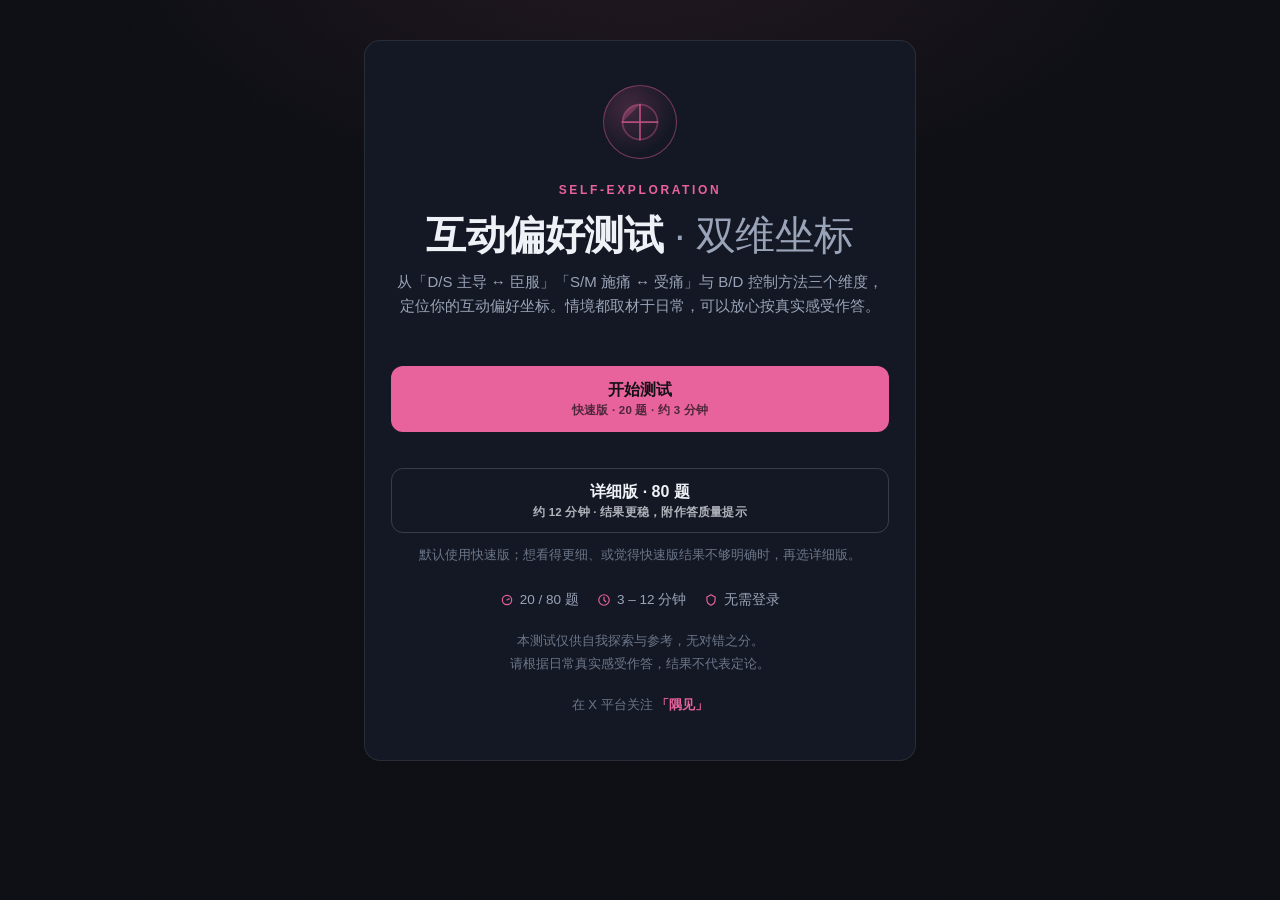
==== index.html @ 07ebc55c "Add files via upload" ====
<!DOCTYPE html>
<html lang="zh">

<head>
  <meta charset="UTF-8" />
  <meta name="viewport" content="width=device-width, initial-scale=1.0" />
  <title>互动偏好测试 · 双维坐标</title>
  
  <style>
.quiz-app{--bg: #0d0f14;--surface: #141824;--surface-2: #1a2030;--line: rgba(255, 255, 255, .09);--line-strong: rgba(255, 255, 255, .16);--text: #eef1f6;--muted: #9aa4b8;--faint: #6b7689;--accent: #e8629b;--accent-soft: rgba(232, 98, 155, .14);--rose: #f0506e;--amber: #f0a35c;--blue: #58a6f5;--teal: #3fd0a8;position:relative;z-index:1;min-height:100vh;font-family:-apple-system,BlinkMacSystemFont,Segoe UI,PingFang SC,Hiragino Sans GB,Microsoft YaHei,sans-serif;background:radial-gradient(900px 460px at 50% -8%,rgba(232,98,155,.1),transparent 62%),var(--bg);color:var(--text);line-height:1.6;-webkit-font-smoothing:antialiased}.quiz-app *,.quiz-app *:before,.quiz-app *:after{box-sizing:border-box}.quiz-app:before{content:"";position:fixed;inset:0;pointer-events:none;z-index:0;background-image:url("data:image/svg+xml,%3Csvg xmlns='http://www.w3.org/2000/svg' width='160' height='160'%3E%3Cfilter id='n'%3E%3CfeTurbulence type='fractalNoise' baseFrequency='0.9' numOctaves='2' stitchTiles='stitch'/%3E%3C/filter%3E%3Crect width='160' height='160' filter='url(%23n)' opacity='0.55'/%3E%3C/svg%3E");opacity:.032;mix-blend-mode:overlay}.quiz-app button{font-family:inherit}.quiz-app :focus-visible{outline:2px solid var(--accent);outline-offset:2px;border-radius:6px}.quiz-main{position:relative;z-index:1;max-width:600px;margin:0 auto;padding:28px 18px 48px}.quiz-view{display:none}.quiz-view.quiz-active{display:block;animation:quiz-view-in .38s cubic-bezier(.22,1,.36,1)}@keyframes quiz-view-in{0%{opacity:0;transform:translateY(10px)}to{opacity:1;transform:none}}.quiz-app .card{background:var(--surface);border:1px solid var(--line);border-radius:16px;padding:22px}.quiz-app .kicker{font-size:12px;letter-spacing:.22em;color:var(--accent);font-weight:700;text-transform:uppercase}.quiz-app h1.quiz-display{font-size:34px;line-height:1.25;font-weight:900;letter-spacing:-.01em;margin:10px 0 0}.quiz-app h1.quiz-display .thin{color:var(--muted);font-weight:500}.quiz-app .sub{color:var(--muted);font-size:15px;margin-top:10px}.quiz-app .btn{display:flex;align-items:center;justify-content:center;gap:8px;width:100%;min-height:50px;padding:13px 18px;border-radius:12px;border:1px solid transparent;font-size:16px;font-weight:700;cursor:pointer;transition:transform .12s ease,background .2s,border-color .2s,color .2s,box-shadow .2s;-webkit-user-select:none;-moz-user-select:none;user-select:none}.quiz-app .btn:active{transform:scale(.985)}.quiz-app .btn:disabled{opacity:.38;cursor:not-allowed;pointer-events:none}.quiz-app .btn-primary{background:var(--accent);color:#141016}.quiz-app .btn-primary:hover{background:#f07aae;box-shadow:0 4px 22px #e8629b47}.quiz-app .btn-ghost{background:transparent;border-color:var(--line-strong);color:var(--text)}.quiz-app .btn-ghost:hover{background:var(--surface-2);border-color:#ffffff47}.quiz-app .btn-row{display:flex;gap:10px;margin-top:18px}.quiz-app .btn-row .btn{flex:1;min-width:0}.quiz-app .btn-sm{min-height:44px;padding:10px 14px;font-size:14px;width:auto;flex:none}.quiz-app .start-actions{display:flex;flex-direction:column;gap:10px;margin-top:22px}.quiz-app .start-actions .btn{flex-direction:column;gap:3px;min-height:58px;line-height:1.25}.quiz-app .btn-sub{font-size:11.5px;font-weight:600;opacity:.72;letter-spacing:.02em}.quiz-app .start-note{font-size:12.5px;color:var(--faint);margin-top:12px;line-height:1.75;text-align:center}.quiz-app .hint{font-size:12.5px;color:var(--faint);text-align:center;margin-top:14px}.quiz-app kbd{display:inline-block;padding:1px 7px;border:1px solid var(--line-strong);border-bottom-width:2px;border-radius:5px;font-size:11px;color:var(--muted);font-family:inherit;background:var(--surface-2)}.quiz-app #quiz-home .card{text-align:center;padding:44px 26px}.quiz-app .hero-mark{width:74px;height:74px;margin:0 auto 22px;border-radius:50%;border:1.5px solid rgba(232,98,155,.45);display:flex;align-items:center;justify-content:center;background:radial-gradient(circle at 35% 30%,rgba(232,98,155,.22),transparent 70%)}.quiz-app .hero-mark svg{width:42px;height:42px}.quiz-app #quiz-home .btn{margin-top:26px}.quiz-app .meta-line{display:flex;justify-content:center;gap:18px;margin-top:22px;color:var(--muted);font-size:13.5px;flex-wrap:wrap}.quiz-app .meta-line span{display:inline-flex;align-items:center;gap:6px}.quiz-app .meta-line svg{width:14px;height:14px;stroke:var(--accent);fill:none;stroke-width:2;stroke-linecap:round;stroke-linejoin:round}.quiz-app .foot-note{color:var(--faint);font-size:12.5px;margin-top:20px;line-height:1.8}.quiz-app .social{margin-top:20px;text-align:center;font-size:13px;color:var(--faint)}.quiz-app .social a{color:var(--accent);text-decoration:none;font-weight:700;transition:color .18s}.quiz-app .social a:hover{color:#f07aae;text-decoration:underline}.quiz-app .quiz-top{display:flex;align-items:baseline;justify-content:space-between;margin-bottom:12px;gap:8px}.quiz-app .q-num{font-size:13px;color:var(--muted);font-variant-numeric:tabular-nums;letter-spacing:.04em}.quiz-app .q-num b{color:var(--text);font-size:16px;font-weight:900}.quiz-app .progress-track{height:3px;background:var(--surface-2);border-radius:2px;overflow:hidden;margin-bottom:20px}.quiz-app .progress-fill{height:100%;background:var(--accent);border-radius:2px;transition:width .45s cubic-bezier(.22,1,.36,1)}.quiz-app .q-card{padding:26px 22px 22px}.quiz-app .q-text{font-size:18.5px;font-weight:700;line-height:1.55;margin:0 0 20px}.quiz-app .opts{display:flex;flex-direction:column;gap:10px}.quiz-app .opt{display:flex;align-items:center;gap:14px;width:100%;min-height:54px;padding:13px 16px;text-align:left;background:var(--surface-2);border:1px solid var(--line);border-radius:12px;color:var(--text);font-size:15.5px;cursor:pointer;line-height:1.45;transition:border-color .18s,background .18s,transform .12s}.quiz-app .opt:hover{border-color:var(--line-strong);background:#1e2434}.quiz-app .opt:active{transform:scale(.99)}.quiz-app .opt .idx{flex:none;width:26px;height:26px;border-radius:8px;display:flex;align-items:center;justify-content:center;background:#ffffff12;color:var(--muted);font-size:12.5px;font-weight:700;transition:background .18s,color .18s}.quiz-app .opt.quiz-opt-selected{border-color:var(--accent);background:var(--accent-soft)}.quiz-app .opt.quiz-opt-selected .idx{background:var(--accent);color:#141016}.quiz-app .quiz-nav{display:flex;justify-content:space-between;align-items:center;margin-top:18px;gap:10px}.quiz-app .quiz-nav .spacer{flex:1}.quiz-app .quiz-nav .btn-sm{display:inline-flex}.quiz-app .kbd-row{display:flex;justify-content:center;gap:10px;margin-top:16px;flex-wrap:wrap}.quiz-app .result-head{text-align:center;margin-bottom:20px}.quiz-app .badge{display:inline-block;padding:7px 16px;border-radius:999px;background:var(--accent-soft);border:1px solid rgba(232,98,155,.4);color:var(--accent);font-size:13px;font-weight:700;letter-spacing:.06em}.quiz-app .result-title{font-size:30px;font-weight:900;margin:12px 0 0;line-height:1.3}.quiz-app .result-title.quiz-en{display:block;font-size:15px;color:var(--muted);font-weight:500;letter-spacing:.14em;text-transform:uppercase;margin-top:4px}.quiz-app .chart-wrap{background:var(--surface);border:1px solid var(--line);border-radius:16px;padding:16px 16px 10px;margin-bottom:16px}.quiz-app .chart-wrap canvas{display:block;width:100%;height:auto}.quiz-app .chart-legend{text-align:center;font-size:12px;color:var(--faint);margin:8px 0 0;letter-spacing:.02em}.quiz-app .chart-legend span{color:var(--accent);font-size:13px}.quiz-app .axis-card{background:var(--surface);border:1px solid var(--line);border-radius:16px;padding:18px 20px;margin-bottom:16px}.quiz-app .axis-row{margin-bottom:18px}.quiz-app .axis-row:last-child{margin-bottom:4px}.quiz-app .axis-label{display:flex;justify-content:space-between;align-items:baseline;font-size:13px;color:var(--muted);margin-bottom:8px}.quiz-app .axis-label .val{font-weight:900;font-size:15px;color:var(--text);font-variant-numeric:tabular-nums}.quiz-app .axis-label .val b{color:var(--accent)}.quiz-app .axis-bar{position:relative;height:10px;border-radius:6px;background:var(--surface-2)}.quiz-app .axis-bar .track-mid{position:absolute;left:50%;top:-3px;bottom:-3px;width:1px;background:var(--line-strong)}.quiz-app .axis-bar .dot{position:absolute;top:50%;width:16px;height:16px;border-radius:50%;transform:translate(-50%,-50%);background:var(--accent);box-shadow:0 0 10px #e8629b8c;border:2px solid #141016}.quiz-app .axis-bar.quiz-bd .dot{background:var(--blue);box-shadow:0 0 10px #58a6f580}.quiz-app .axis-note{font-size:11.5px;color:var(--faint);margin:6px 0 0;letter-spacing:.02em}.quiz-app .read-card{background:var(--surface);border:1px solid var(--line);border-radius:16px;padding:20px;margin-bottom:16px}.quiz-app .read-card .label{font-size:12px;letter-spacing:.2em;color:var(--faint);font-weight:700;margin-bottom:10px}.quiz-app .read-card p{font-size:15px;color:#d6dbe6;line-height:1.85;margin:0}.quiz-app .bd-line{margin-top:14px;padding-top:14px;border-top:1px dashed var(--line-strong);font-size:14.5px;color:#d6dbe6;line-height:1.8}.quiz-app .bd-line b{color:var(--blue);font-weight:700;margin-right:8px}.quiz-app .identity-list{list-style:none;display:flex;flex-direction:column;gap:10px;margin:4px 0 0;padding:0}.quiz-app .identity-item{background:var(--surface-2);border:1px solid var(--line);border-radius:10px;padding:11px 14px;font-size:13.5px;line-height:1.65}.quiz-app .identity-item .iname{color:var(--text);font-weight:700}.quiz-app .identity-item .ialias{color:var(--accent);font-size:12px;margin-left:8px;font-weight:600}.quiz-app .identity-item .idef{color:var(--muted);display:block;margin-top:3px;line-height:1.7}.quiz-app .identity-tip{margin:14px 0 0;font-size:13px;color:var(--muted);line-height:1.85}.quiz-app .identity-tip b{color:var(--text)}.quiz-app .identity-sub{font-size:11.5px;letter-spacing:.14em;color:var(--faint);font-weight:700;margin:14px 0 0}.quiz-app .quality{background:#58a6f50f;border:1px solid rgba(88,166,245,.26);border-radius:16px;padding:16px 18px;margin-bottom:16px;font-size:13px;color:#c9d3e4;line-height:1.85}.quiz-app .quality .label{font-size:12px;letter-spacing:.2em;color:var(--blue);font-weight:700;margin-bottom:8px}.quiz-app .quality b{color:var(--text)}.quiz-app .identity-tip a{color:var(--accent);font-weight:700;text-decoration:none}.quiz-app .identity-tip a:hover{text-decoration:underline}.quiz-app .conflict-card{background:#f0a35c12;border:1px solid rgba(240,163,92,.35);border-radius:16px;padding:18px 20px;margin-bottom:16px}.quiz-app .conflict-card .label{font-size:12px;letter-spacing:.2em;color:var(--amber);font-weight:700;margin-bottom:8px}.quiz-app .conflict-card p{font-size:14px;color:#e3d9c8;line-height:1.85;margin:0}.quiz-app .conflict-card a{color:var(--amber);font-weight:700;text-decoration:none}.quiz-app .conflict-card a:hover{text-decoration:underline}.quiz-app .note-box{background:#ffffff08;border:1px dashed var(--line-strong);border-radius:12px;padding:16px 18px;font-size:13px;color:var(--muted);line-height:1.9;margin-bottom:20px}.quiz-app .note-box b{color:var(--text)}.quiz-app .result-actions{display:flex;flex-direction:column;gap:10px}.quiz-app .result-actions .btn-primary{order:3}.quiz-app .toast{position:fixed;left:50%;bottom:34px;transform:translate(-50%) translateY(14px);background:#20263a;border:1px solid var(--line-strong);color:var(--text);padding:10px 20px;border-radius:999px;font-size:14px;font-weight:600;opacity:0;pointer-events:none;transition:opacity .25s,transform .25s;z-index:50}.quiz-app .toast.quiz-toast-show{opacity:1;transform:translate(-50%) translateY(0)}@media(min-width:520px){.quiz-main{padding:40px 24px 60px}.quiz-app h1.quiz-display{font-size:40px}.quiz-app .q-text{font-size:19px}}@media(prefers-reduced-motion:reduce){.quiz-app *,.quiz-app *:before,.quiz-app *:after{animation-duration:.01ms!important;transition-duration:.01ms!important}}@layer properties{@supports ((-webkit-hyphens:none) and (not (margin-trim:inline))) or ((-moz-orient:inline) and (not (color:rgb(from red r g b)))){*,:before,:after,::backdrop{--tw-translate-x:0;--tw-translate-y:0;--tw-translate-z:0;--tw-rotate-x:initial;--tw-rotate-y:initial;--tw-rotate-z:initial;--tw-skew-x:initial;--tw-skew-y:initial;--tw-space-y-reverse:0;--tw-space-x-reverse:0;--tw-divide-y-reverse:0;--tw-border-style:solid;--tw-gradient-position:initial;--tw-gradient-from:#0000;--tw-gradient-via:#0000;--tw-gradient-to:#0000;--tw-gradient-stops:initial;--tw-gradient-via-stops:initial;--tw-gradient-from-position:0%;--tw-gradient-via-position:50%;--tw-gradient-to-position:100%;--tw-leading:initial;--tw-font-weight:initial;--tw-tracking:initial;--tw-ordinal:initial;--tw-slashed-zero:initial;--tw-numeric-figure:initial;--tw-numeric-spacing:initial;--tw-numeric-fraction:initial;--tw-shadow:0 0 #0000;--tw-shadow-color:initial;--tw-shadow-alpha:100%;--tw-inset-shadow:0 0 #0000;--tw-inset-shadow-color:initial;--tw-inset-shadow-alpha:100%;--tw-ring-color:initial;--tw-ring-shadow:0 0 #0000;--tw-inset-ring-color:initial;--tw-inset-ring-shadow:0 0 #0000;--tw-ring-inset:initial;--tw-ring-offset-width:0px;--tw-ring-offset-color:#fff;--tw-ring-offset-shadow:0 0 #0000;--tw-outline-style:solid;--tw-blur:initial;--tw-brightness:initial;--tw-contrast:initial;--tw-grayscale:initial;--tw-hue-rotate:initial;--tw-invert:initial;--tw-opacity:initial;--tw-saturate:initial;--tw-sepia:initial;--tw-drop-shadow:initial;--tw-drop-shadow-color:initial;--tw-drop-shadow-alpha:100%;--tw-drop-shadow-size:initial;--tw-backdrop-blur:initial;--tw-backdrop-brightness:initial;--tw-backdrop-contrast:initial;--tw-backdrop-grayscale:initial;--tw-backdrop-hue-rotate:initial;--tw-backdrop-invert:initial;--tw-backdrop-opacity:initial;--tw-backdrop-saturate:initial;--tw-backdrop-sepia:initial;--tw-duration:initial;--tw-ease:initial;--tw-content:"";--tw-animation-delay:0s;--tw-animation-direction:normal;--tw-animation-duration:initial;--tw-animation-fill-mode:none;--tw-animation-iteration-count:1;--tw-enter-blur:0;--tw-enter-opacity:1;--tw-enter-rotate:0;--tw-enter-scale:1;--tw-enter-translate-x:0;--tw-enter-translate-y:0;--tw-exit-blur:0;--tw-exit-opacity:1;--tw-exit-rotate:0;--tw-exit-scale:1;--tw-exit-translate-x:0;--tw-exit-translate-y:0}}}@layer theme{:root,:host{--font-sans:var(--font-sans);--font-serif:var(--font-serif);--font-mono:var(--font-mono);--color-red-50:oklch(97.1% .013 17.38);--color-red-100:oklch(93.6% .032 17.717);--color-red-200:oklch(88.5% .062 18.334);--color-red-500:oklch(63.7% .237 25.331);--color-red-600:oklch(57.7% .245 27.325);--color-red-700:oklch(50.5% .213 27.518);--color-red-800:oklch(44.4% .177 26.899);--color-orange-500:oklch(70.5% .213 47.604);--color-yellow-500:oklch(79.5% .184 86.047);--color-green-500:oklch(72.3% .219 149.579);--color-blue-200:oklch(88.2% .059 254.128);--color-blue-500:oklch(62.3% .214 259.815);--color-blue-600:oklch(54.6% .245 262.881);--color-blue-900:oklch(37.9% .146 265.522);--color-purple-600:oklch(55.8% .288 302.321);--color-gray-50:oklch(98.5% .002 247.839);--color-gray-200:oklch(92.8% .006 264.531);--color-neutral-300:oklch(87% 0 none);--color-neutral-500:oklch(55.6% 0 none);--color-neutral-700:oklch(37.1% 0 none);--color-neutral-950:oklch(14.5% 0 none);--color-black:#000;--color-white:#fff;--spacing:.25rem;--container-sm:24rem;--container-lg:32rem;--text-xs:.75rem;--text-xs--line-height:calc(1 / .75);--text-sm:.875rem;--text-sm--line-height:calc(1.25 / .875);--text-base:1rem;--text-base--line-height: 1.5 ;--text-lg:1.125rem;--text-lg--line-height:calc(1.75 / 1.125);--text-xl:1.25rem;--text-xl--line-height:calc(1.75 / 1.25);--text-2xl:1.5rem;--text-2xl--line-height:calc(2 / 1.5);--text-3xl:1.875rem;--text-3xl--line-height: 1.2 ;--font-weight-normal:400;--font-weight-medium:500;--font-weight-semibold:600;--tracking-tight:-.025em;--tracking-widest:.1em;--leading-tight:1.25;--leading-snug:1.375;--leading-normal:1.5;--leading-relaxed:1.625;--radius-xs:.125rem;--shadow-2xs:var(--shadow-2xs);--shadow-xs:var(--shadow-xs);--shadow-sm:var(--shadow-sm);--shadow-md:var(--shadow-md);--shadow-lg:var(--shadow-lg);--shadow-xl:var(--shadow-xl);--shadow-2xl:var(--shadow-2xl);--ease-out:cubic-bezier(0, 0, .2, 1);--ease-in-out:cubic-bezier(.4, 0, .2, 1);--animate-spin:spin 1s linear infinite;--animate-pulse:pulse 2s cubic-bezier(.4, 0, .6, 1) infinite;--blur-sm:8px;--aspect-video:16 / 9;--default-transition-duration:.15s;--default-transition-timing-function:cubic-bezier(.4, 0, .2, 1);--default-font-family:var(--font-sans);--default-mono-font-family:var(--font-mono);--shadow:var(--shadow);--color-muted-foreground:var(--muted-foreground);--color-border:var(--border)}}@layer base{*,:after,:before,::backdrop{box-sizing:border-box;border:0 solid;margin:0;padding:0}::file-selector-button{box-sizing:border-box;border:0 solid;margin:0;padding:0}html,:host{-webkit-text-size-adjust:100%;-moz-tab-size:4;-o-tab-size:4;tab-size:4;line-height:1.5;font-family:var(--default-font-family,-apple-system, BlinkMacSystemFont, "Segoe UI", Roboto, "Helvetica Neue", "Noto Sans", Arial, sans-serif, "Apple Color Emoji", "Segoe UI Emoji", "Segoe UI Symbol", "Noto Color Emoji");font-feature-settings:var(--default-font-feature-settings,normal);font-variation-settings:var(--default-font-variation-settings,normal);-webkit-tap-highlight-color:transparent}hr{height:0;color:inherit;border-top-width:1px}abbr:where([title]){-webkit-text-decoration:underline dotted;text-decoration:underline dotted}h1,h2,h3,h4,h5,h6{font-size:inherit;font-weight:inherit}a{color:inherit;-webkit-text-decoration:inherit;text-decoration:inherit}b,strong{font-weight:bolder}code,kbd,samp,pre{font-family:var(--default-mono-font-family,ui-monospace, SFMono-Regular, Menlo, Monaco, Consolas, "Liberation Mono", "Courier New", monospace);font-feature-settings:var(--default-mono-font-feature-settings,normal);font-variation-settings:var(--default-mono-font-variation-settings,normal);font-size:1em}small{font-size:80%}sub,sup{vertical-align:baseline;font-size:75%;line-height:0;position:relative}sub{bottom:-.25em}sup{top:-.5em}table{text-indent:0;border-color:inherit;border-collapse:collapse}:-moz-focusring:where(:not(iframe)){outline:auto}progress{vertical-align:baseline}summary{display:list-item}ol,ul,menu{list-style:none}img,svg,video,canvas,audio,iframe,embed,object{vertical-align:middle;display:block}img,video{max-width:100%;height:auto}button,input,select,optgroup,textarea{font:inherit;font-feature-settings:inherit;font-variation-settings:inherit;letter-spacing:inherit;color:inherit;opacity:1;background-color:#0000;border-radius:0}::file-selector-button{font:inherit;font-feature-settings:inherit;font-variation-settings:inherit;letter-spacing:inherit;color:inherit;opacity:1;background-color:#0000;border-radius:0}:where(select:is([multiple],[size])) optgroup{font-weight:bolder}:where(select:is([multiple],[size])) optgroup option{padding-inline-start:20px}::file-selector-button{margin-inline-end:4px}::-moz-placeholder{opacity:1}::placeholder{opacity:1}@supports (not (-webkit-appearance:-apple-pay-button)) or (contain-intrinsic-size:1px){::-moz-placeholder{color:currentColor}::placeholder{color:currentColor}@supports (color:color-mix(in lab,red,red)){::-moz-placeholder{color:color-mix(in oklab,currentcolor 50%,transparent)}::placeholder{color:color-mix(in oklab,currentcolor 50%,transparent)}}}textarea{resize:vertical}::-webkit-search-decoration{-webkit-appearance:none}::-webkit-date-and-time-value{min-height:1lh;text-align:inherit}::-webkit-datetime-edit{display:inline-flex}::-webkit-datetime-edit-fields-wrapper{padding:0}::-webkit-datetime-edit{padding-block:0}::-webkit-datetime-edit-year-field{padding-block:0}::-webkit-datetime-edit-month-field{padding-block:0}::-webkit-datetime-edit-day-field{padding-block:0}::-webkit-datetime-edit-hour-field{padding-block:0}::-webkit-datetime-edit-minute-field{padding-block:0}::-webkit-datetime-edit-second-field{padding-block:0}::-webkit-datetime-edit-millisecond-field{padding-block:0}::-webkit-datetime-edit-meridiem-field{padding-block:0}::-webkit-calendar-picker-indicator{line-height:1}:-moz-ui-invalid{box-shadow:none}button,input:where([type=button],[type=reset],[type=submit]){-webkit-appearance:button;-moz-appearance:button;appearance:button}::file-selector-button{-webkit-appearance:button;-moz-appearance:button;appearance:button}::-webkit-inner-spin-button{height:auto}::-webkit-outer-spin-button{height:auto}[hidden]:where(:not([hidden=until-found])){display:none!important}:root{--color-blue-50:#f0f4ff;--color-blue-100:#e0e9ff;--color-blue-200:#c2d4ff;--color-blue-300:#94b4ff;--color-blue-400:#7aa2ff;--color-blue-500:#5083fb;--color-blue-600:#336df4;--color-blue-700:#1456f0;--color-blue-800:#0442d2;--color-blue-900:#002f9e;--color-blue-950:#002270;--color-pink-50:#fef0f8;--color-pink-100:#fee2f2;--color-pink-200:#f8c4e1;--color-pink-300:#f598cc;--color-pink-400:#eb78b8;--color-pink-500:#df58a5;--color-pink-600:#cc398c;--color-pink-700:#b82879;--color-pink-800:#9d1562;--color-pink-900:#730744;--color-pink-950:#550c35;--color-neutral-00:#fff;--color-neutral-50:#f5f6f7;--color-neutral-100:#f2f3f5;--color-neutral-200:#eff0f1;--color-neutral-300:#dee0e3;--color-neutral-400:#d0d3d6;--color-neutral-500:#bbbfc4;--color-neutral-600:#8f959e;--color-neutral-650:#51565d;--color-neutral-700:#646a73;--color-neutral-800:#373c43;--color-neutral-900:#2b2f36;--color-neutral-950:#1f2329;--color-neutral-1000:#000;--color-green-50:#e4fae1;--color-green-100:#d0f5ce;--color-green-200:#95e599;--color-green-300:#5cd168;--color-green-400:#35bd4b;--color-green-500:#32a645;--color-green-600:#258832;--color-green-700:#1a7526;--color-green-800:#0b6017;--color-green-900:#04430c;--color-green-950:#022c07;--color-indigo-50:#f2f3fd;--color-indigo-100:#e9eafb;--color-indigo-200:#cccff9;--color-indigo-300:#abb0f2;--color-indigo-400:#959bee;--color-indigo-500:#757df0;--color-indigo-600:#5b65f5;--color-indigo-700:#4752e6;--color-indigo-800:#333dcc;--color-indigo-900:#1e27a4;--color-indigo-950:#151b70;--color-lime-50:#f2f8d3;--color-lime-100:#e3f0a3;--color-lime-200:#c8dd5f;--color-lime-300:#a2c10b;--color-lime-400:#91ad00;--color-lime-500:#7b9207;--color-lime-600:#6b7f06;--color-lime-700:#5c6d08;--color-lime-800:#4a5804;--color-lime-900:#333d00;--color-lime-950:#262e00;--color-orange-50:#fff3e5;--color-orange-100:#fee7cd;--color-orange-200:#fec48b;--color-orange-300:#ff9d4c;--color-orange-400:#ff811a;--color-orange-500:#ed6d0c;--color-orange-600:#c25705;--color-orange-700:#a44904;--color-orange-800:#853a05;--color-orange-900:#642b02;--color-orange-950:#3b1a02;--color-purple-50:#f5f0fe;--color-purple-100:#efe6fe;--color-purple-200:#dcc9fd;--color-purple-300:#c8a9fc;--color-purple-400:#b791fa;--color-purple-500:#9f6ff1;--color-purple-600:#8d55ed;--color-purple-700:#7a35f0;--color-purple-800:#611fd6;--color-purple-900:#4811a6;--color-purple-950:#2f0080;--color-red-50:#fef0f0;--color-red-100:#fee3e2;--color-red-200:#fdc6c4;--color-red-300:#f89e9b;--color-red-400:#ff7570;--color-red-500:#f54a45;--color-red-600:#e22e28;--color-red-700:#c02a26;--color-red-800:#a11c17;--color-red-900:#741915;--color-red-950:#590603;--color-amber-50:#ffffdb;--color-amber-100:#fffca3;--color-amber-200:#fff67a;--color-amber-300:#fff258;--color-amber-400:#ffe928;--color-amber-500:#e5ce00;--color-amber-600:#c2a800;--color-amber-700:#8f7c00;--color-amber-800:#5c4f00;--color-amber-900:#423700;--color-amber-950:#2c2502;--color-teal-50:#e2f8f5;--color-teal-100:#c4f2ec;--color-teal-200:#6fe8d8;--color-teal-300:#33d6c0;--color-teal-400:#2dbeab;--color-teal-500:#10a893;--color-teal-600:#0f8575;--color-teal-700:#067062;--color-teal-800:#045d51;--color-teal-900:#03443b;--color-teal-950:#02312a;--color-cyan-50:#e7f8fe;--color-cyan-100:#caeffc;--color-cyan-200:#97dcfc;--color-cyan-300:#3ec3f7;--color-cyan-400:#25b0e7;--color-cyan-500:#1295ca;--color-cyan-600:#047fb0;--color-cyan-700:#076a94;--color-cyan-800:#0f587a;--color-cyan-900:#06415c;--color-cyan-950:#072b3d;--color-yellow-50:#fbf4df;--color-yellow-100:#faedc2;--color-yellow-200:#fcdf7e;--color-yellow-300:#fad355;--color-yellow-400:#ffc60a;--color-yellow-500:#d99904;--color-yellow-600:#ad7a03;--color-yellow-700:#865b03;--color-yellow-800:#6f4a01;--color-yellow-900:#573601;--color-yellow-950:#382201;--color-violet-50:#fceefc;--color-violet-100:#f9e2f9;--color-violet-200:#f3c4f3;--color-violet-300:#e59ce5;--color-violet-400:#de81de;--color-violet-500:#cf5ecf;--color-violet-600:#bf3dbf;--color-violet-700:#a630a6;--color-violet-800:#872787;--color-violet-900:#6a116a;--color-violet-950:#520052;--fontReverse:#fff;--bgContentBase:#f8f9fa;--bgMask:0, 0, 0, .4;--bgTextSelection:20, 86, 240, .3;--lineDividerDefault:31, 35, 41, .15;--lineDividerModule:31, 35, 41, .15}.dark{--color-blue-50:#152340;--color-blue-100:#173166;--color-blue-200:#194294;--color-blue-300:#2655b6;--color-blue-400:#275fce;--color-blue-500:#3370eb;--color-blue-600:#4c88ff;--color-blue-700:#75a4ff;--color-blue-800:#8fb4ff;--color-blue-900:#bdd2ff;--color-blue-950:#bdd2ff;--color-pink-50:#3a182b;--color-pink-100:#591c3f;--color-pink-200:#782b57;--color-pink-300:#94386c;--color-pink-400:#ab417d;--color-pink-500:#c24a8e;--color-pink-600:#db5ea4;--color-pink-700:#ed77ba;--color-pink-800:#fc94cf;--color-pink-900:#ffc2e5;--color-pink-950:#ffe0f2;--color-neutral-00:#aaa;--color-neutral-50:#1a1a1a;--color-neutral-100:#292929;--color-neutral-200:#373737;--color-neutral-300:#434343;--color-neutral-400:#505050;--color-neutral-500:#5f5f5f;--color-neutral-600:#757575;--color-neutral-700:#a6a6a6;--color-neutral-800:#e0e0e0;--color-neutral-900:#e8e8e8;--color-neutral-950:#ebebeb;--color-neutral-1000:#fff;--color-green-50:#022c07;--color-green-100:#04430c;--color-green-200:#0b6017;--color-green-300:#1a7526;--color-green-400:#258832;--color-green-500:#32a645;--color-green-600:#35bd4b;--color-green-700:#5cd168;--color-green-800:#95e599;--color-green-900:#d0f5ce;--color-green-950:#e4fae1;--color-indigo-50:#1e204a;--color-indigo-100:#2a2d69;--color-indigo-200:#373d90;--color-indigo-300:#474fb8;--color-indigo-400:#515ad6;--color-indigo-500:#5e68e8;--color-indigo-600:#7b83f7;--color-indigo-700:#9499f7;--color-indigo-800:#aaaff8;--color-indigo-900:#cdd0f9;--color-indigo-950:#e7e9fe;--color-lime-50:#212702;--color-lime-100:#303804;--color-lime-200:#404c06;--color-lime-300:#53610a;--color-lime-400:#5f700a;--color-lime-500:#6b7f05;--color-lime-600:#82990a;--color-lime-700:#93af04;--color-lime-800:#a6c313;--color-lime-900:#c2e12d;--color-lime-950:#e3f391;--color-orange-50:#33210b;--color-orange-100:#4a2b10;--color-orange-200:#683a12;--color-orange-300:#8a4a19;--color-orange-400:#a15317;--color-orange-500:#b85e1a;--color-orange-600:#db7018;--color-orange-700:#f3871b;--color-orange-800:#f89e44;--color-orange-900:#fec88b;--color-orange-950:#fee7cd;--color-purple-50:#2b194a;--color-purple-100:#3f2073;--color-purple-200:#5529a3;--color-purple-300:#6c39c6;--color-purple-400:#7c4ad4;--color-purple-500:#8c55ec;--color-purple-600:#a575fa;--color-purple-700:#b88ffe;--color-purple-800:#c5a3ff;--color-purple-900:#dbc8fd;--color-purple-950:#efe5ff;--color-red-50:#590603;--color-red-100:#741915;--color-red-200:#a11c17;--color-red-300:#c02a26;--color-red-400:#e22e28;--color-red-500:#f54a45;--color-red-600:#ff7570;--color-red-700:#f89e9b;--color-red-800:#fdc6c4;--color-red-900:#fee3e2;--color-red-950:#fef0f0;--color-amber-50:#29250a;--color-amber-100:#38320c;--color-amber-200:#574d01;--color-amber-300:#7a6a01;--color-amber-400:#9c8702;--color-amber-500:#c9b218;--color-amber-600:#e5cd17;--color-amber-700:#f5df36;--color-amber-800:#f7e663;--color-amber-900:#faed7a;--color-amber-950:#fff59e;--color-teal-50:#132926;--color-teal-100:#173b36;--color-teal-200:#1d4e47;--color-teal-300:#25665e;--color-teal-400:#227369;--color-teal-500:#198578;--color-teal-600:#1fa18f;--color-teal-700:#1ab7a1;--color-teal-800:#17cfb5;--color-teal-900:#65e7d5;--color-teal-950:#b7f7ef;--color-cyan-50:#152830;--color-cyan-100:#103647;--color-cyan-200:#164359;--color-cyan-300:#135a78;--color-cyan-400:#146c91;--color-cyan-500:#1a7fab;--color-cyan-600:#1099cc;--color-cyan-700:#25b2e5;--color-cyan-800:#51c3f0;--color-cyan-900:#89dffe;--color-cyan-950:#c7f0ff;--color-yellow-50:#30250a;--color-yellow-100:#473409;--color-yellow-200:#63470f;--color-yellow-300:#8a6419;--color-yellow-400:#ad7d15;--color-yellow-500:#d49b0b;--color-yellow-600:#f0b622;--color-yellow-700:#fbcb46;--color-yellow-800:#fcd456;--color-yellow-900:#ffde75;--color-yellow-950:#ffeaa3;--color-violet-50:#3b153b;--color-violet-100:#541854;--color-violet-200:#712871;--color-violet-300:#8b378b;--color-violet-400:#a43da4;--color-violet-500:#b54ab5;--color-violet-600:#d661d6;--color-violet-700:#e17fe1;--color-violet-800:#e99be9;--color-violet-900:#f4c3f4;--color-violet-950:#fcdffc;--fontReverse:#000;--bgContentBase:#121212;--bgMask:0, 0, 0, .6;--bgTextSelection:117, 164, 255, .3;--lineDividerDefault:207, 207, 207, .15;--lineDividerModule:0, 0, 0, 1}*{border-color:var(--border);outline-color:var(--ring)}@supports (color:color-mix(in lab,red,red)){*{outline-color:color-mix(in oklab,var(--ring) 50%,transparent)}}body{background-color:var(--background);color:var(--foreground)}.container{margin-left:auto;margin-right:auto}}@layer antd,components;@layer utilities{.\@container\/field-group{container:field-group/inline-size}.pointer-events-none{pointer-events:none}.invisible{visibility:hidden}.visible{visibility:visible}.sr-only{clip-path:inset(50%);white-space:nowrap;border-width:0;width:1px;height:1px;margin:-1px;padding:0;position:absolute;overflow:hidden}.absolute{position:absolute}.fixed{position:fixed}.relative{position:relative}.static{position:static}.inset-0{inset:0}.inset-x-0{inset-inline:0}.inset-y-0{inset-block:0}.-top-1\.5{top:calc(var(--spacing) * -1.5)}.-top-12{top:calc(var(--spacing) * -12)}.top-0{top:0}.top-1\.5{top:calc(var(--spacing) * 1.5)}.top-1\/2{top:50%}.top-2{top:calc(var(--spacing) * 2)}.top-3\.5{top:calc(var(--spacing) * 3.5)}.top-4{top:calc(var(--spacing) * 4)}.top-\[1px\]{top:1px}.top-\[50\%\]{top:50%}.top-\[60\%\]{top:60%}.top-full{top:100%}.-right-1\.5{right:calc(var(--spacing) * -1.5)}.-right-12{right:calc(var(--spacing) * -12)}.right-0{right:0}.right-1{right:var(--spacing)}.right-2{right:calc(var(--spacing) * 2)}.right-3{right:calc(var(--spacing) * 3)}.right-3\.5{right:calc(var(--spacing) * 3.5)}.right-4{right:calc(var(--spacing) * 4)}.-bottom-1\.5{bottom:calc(var(--spacing) * -1.5)}.-bottom-12{bottom:calc(var(--spacing) * -12)}.bottom-0{bottom:0}.bottom-2{bottom:calc(var(--spacing) * 2)}.bottom-4{bottom:calc(var(--spacing) * 4)}.-left-1\.5{left:calc(var(--spacing) * -1.5)}.-left-12{left:calc(var(--spacing) * -12)}.left-0{left:0}.left-1\/2{left:50%}.left-2{left:calc(var(--spacing) * 2)}.left-4{left:calc(var(--spacing) * 4)}.left-\[50\%\]{left:50%}.isolate{isolation:isolate}.z-0{z-index:0}.z-10{z-index:10}.z-20{z-index:20}.z-40{z-index:40}.z-50{z-index:50}.z-\[1\]{z-index:1}.z-\[99999\]{z-index:99999}.order-first{order:-9999}.order-last{order:9999}.col-start-2{grid-column-start:2}.container{width:100%}@media(min-width:40rem){.container{max-width:40rem}}@media(min-width:48rem){.container{max-width:48rem}}@media(min-width:64rem){.container{max-width:64rem}}@media(min-width:80rem){.container{max-width:80rem}}@media(min-width:96rem){.container{max-width:96rem}}.\!m-0{margin:0!important}.m-0{margin:0}.-mx-1{margin-inline:calc(var(--spacing) * -1)}.mx-0\.5{margin-inline:calc(var(--spacing) * .5)}.mx-2{margin-inline:calc(var(--spacing) * 2)}.mx-3\.5{margin-inline:calc(var(--spacing) * 3.5)}.mx-auto{margin-inline:auto}.-my-2{margin-block:calc(var(--spacing) * -2)}.my-0{margin-block:0}.my-0\.5{margin-block:calc(var(--spacing) * .5)}.my-1{margin-block:var(--spacing)}.my-3{margin-block:calc(var(--spacing) * 3)}.my-4{margin-block:calc(var(--spacing) * 4)}.my-6{margin-block:calc(var(--spacing) * 6)}.my-\[3px\]{margin-block:3px}.ms-\[-1px\]{margin-inline-start:-1px}.me-\[-1px\]{margin-inline-end:-1px}.prose{color:var(--tw-prose-body);max-width:65ch}.prose :where(p):not(:where([class~=not-prose],[class~=not-prose] *)){margin-top:1.25em;margin-bottom:1.25em}.prose :where([class~=lead]):not(:where([class~=not-prose],[class~=not-prose] *)){color:var(--tw-prose-lead);margin-top:1.2em;margin-bottom:1.2em;font-size:1.25em;line-height:1.6}.prose :where(a):not(:where([class~=not-prose],[class~=not-prose] *)){color:var(--tw-prose-links);font-weight:500;text-decoration:underline}.prose :where(strong):not(:where([class~=not-prose],[class~=not-prose] *)){color:var(--tw-prose-bold);font-weight:600}.prose :where(a strong):not(:where([class~=not-prose],[class~=not-prose] *)),.prose :where(blockquote strong):not(:where([class~=not-prose],[class~=not-prose] *)),.prose :where(thead th strong):not(:where([class~=not-prose],[class~=not-prose] *)){color:inherit}.prose :where(ol):not(:where([class~=not-prose],[class~=not-prose] *)){margin-top:1.25em;margin-bottom:1.25em;padding-inline-start:1.625em;list-style-type:decimal}.prose :where(ol[type=A]):not(:where([class~=not-prose],[class~=not-prose] *)){list-style-type:upper-alpha}.prose :where(ol[type=a]):not(:where([class~=not-prose],[class~=not-prose] *)){list-style-type:lower-alpha}.prose :where(ol[type=A s]):not(:where([class~=not-prose],[class~=not-prose] *)){list-style-type:upper-alpha}.prose :where(ol[type=a s]):not(:where([class~=not-prose],[class~=not-prose] *)){list-style-type:lower-alpha}.prose :where(ol[type=I]):not(:where([class~=not-prose],[class~=not-prose] *)){list-style-type:upper-roman}.prose :where(ol[type=i]):not(:where([class~=not-prose],[class~=not-prose] *)){list-style-type:lower-roman}.prose :where(ol[type=I s]):not(:where([class~=not-prose],[class~=not-prose] *)){list-style-type:upper-roman}.prose :where(ol[type=i s]):not(:where([class~=not-prose],[class~=not-prose] *)){list-style-type:lower-roman}.prose :where(ol[type="1"]):not(:where([class~=not-prose],[class~=not-prose] *)){list-style-type:decimal}.prose :where(ul):not(:where([class~=not-prose],[class~=not-prose] *)){margin-top:1.25em;margin-bottom:1.25em;padding-inline-start:1.625em;list-style-type:disc}.prose :where(ol>li):not(:where([class~=not-prose],[class~=not-prose] *))::marker{color:var(--tw-prose-counters);font-weight:400}.prose :where(ul>li):not(:where([class~=not-prose],[class~=not-prose] *))::marker{color:var(--tw-prose-bullets)}.prose :where(dt):not(:where([class~=not-prose],[class~=not-prose] *)){color:var(--tw-prose-headings);margin-top:1.25em;font-weight:600}.prose :where(hr):not(:where([class~=not-prose],[class~=not-prose] *)){border-color:var(--tw-prose-hr);border-top-width:1px;margin-top:3em;margin-bottom:3em}.prose :where(blockquote):not(:where([class~=not-prose],[class~=not-prose] *)){color:var(--tw-prose-quotes);border-inline-start-width:.25rem;border-inline-start-color:var(--tw-prose-quote-borders);quotes:"“""”""‘""’";margin-top:1.6em;margin-bottom:1.6em;padding-inline-start:1em;font-style:italic;font-weight:500}.prose :where(blockquote p:first-of-type):not(:where([class~=not-prose],[class~=not-prose] *)):before{content:open-quote}.prose :where(blockquote p:last-of-type):not(:where([class~=not-prose],[class~=not-prose] *)):after{content:close-quote}.prose :where(h1):not(:where([class~=not-prose],[class~=not-prose] *)){color:var(--tw-prose-headings);margin-top:0;margin-bottom:.888889em;font-size:2.25em;font-weight:800;line-height:1.11111}.prose :where(h1 strong):not(:where([class~=not-prose],[class~=not-prose] *)){color:inherit;font-weight:900}.prose :where(h2):not(:where([class~=not-prose],[class~=not-prose] *)){color:var(--tw-prose-headings);margin-top:2em;margin-bottom:1em;font-size:1.5em;font-weight:700;line-height:1.33333}.prose :where(h2 strong):not(:where([class~=not-prose],[class~=not-prose] *)){color:inherit;font-weight:800}.prose :where(h3):not(:where([class~=not-prose],[class~=not-prose] *)){color:var(--tw-prose-headings);margin-top:1.6em;margin-bottom:.6em;font-size:1.25em;font-weight:600;line-height:1.6}.prose :where(h3 strong):not(:where([class~=not-prose],[class~=not-prose] *)){color:inherit;font-weight:700}.prose :where(h4):not(:where([class~=not-prose],[class~=not-prose] *)){color:var(--tw-prose-headings);margin-top:1.5em;margin-bottom:.5em;font-weight:600;line-height:1.5}.prose :where(h4 strong):not(:where([class~=not-prose],[class~=not-prose] *)){color:inherit;font-weight:700}.prose :where(img):not(:where([class~=not-prose],[class~=not-prose] *)){margin-top:2em;margin-bottom:2em}.prose :where(picture):not(:where([class~=not-prose],[class~=not-prose] *)){margin-top:2em;margin-bottom:2em;display:block}.prose :where(video):not(:where([class~=not-prose],[class~=not-prose] *)){margin-top:2em;margin-bottom:2em}.prose :where(kbd):not(:where([class~=not-prose],[class~=not-prose] *)){color:var(--tw-prose-kbd);box-shadow:0 0 0 1px var(--tw-prose-kbd-shadows),0 3px 0 var(--tw-prose-kbd-shadows);padding-top:.1875em;padding-inline-end:.375em;padding-bottom:.1875em;border-radius:.3125rem;padding-inline-start:.375em;font-family:inherit;font-size:.875em;font-weight:500}.prose :where(code):not(:where([class~=not-prose],[class~=not-prose] *)){color:var(--tw-prose-code);font-size:.875em;font-weight:600}.prose :where(code):not(:where([class~=not-prose],[class~=not-prose] *)):before,.prose :where(code):not(:where([class~=not-prose],[class~=not-prose] *)):after{content:"`"}.prose :where(a code):not(:where([class~=not-prose],[class~=not-prose] *)),.prose :where(h1 code):not(:where([class~=not-prose],[class~=not-prose] *)){color:inherit}.prose :where(h2 code):not(:where([class~=not-prose],[class~=not-prose] *)){color:inherit;font-size:.875em}.prose :where(h3 code):not(:where([class~=not-prose],[class~=not-prose] *)){color:inherit;font-size:.9em}.prose :where(h4 code):not(:where([class~=not-prose],[class~=not-prose] *)),.prose :where(blockquote code):not(:where([class~=not-prose],[class~=not-prose] *)),.prose :where(thead th code):not(:where([class~=not-prose],[class~=not-prose] *)){color:inherit}.prose :where(pre):not(:where([class~=not-prose],[class~=not-prose] *)){color:var(--tw-prose-pre-code);background-color:var(--tw-prose-pre-bg);padding-top:.857143em;padding-inline-end:1.14286em;padding-bottom:.857143em;border-radius:.375rem;margin-top:1.71429em;margin-bottom:1.71429em;padding-inline-start:1.14286em;font-size:.875em;font-weight:400;line-height:1.71429;overflow-x:auto}.prose :where(pre code):not(:where([class~=not-prose],[class~=not-prose] *)){font-weight:inherit;color:inherit;font-size:inherit;font-family:inherit;line-height:inherit;background-color:#0000;border-width:0;border-radius:0;padding:0}.prose :where(pre code):not(:where([class~=not-prose],[class~=not-prose] *)):before,.prose :where(pre code):not(:where([class~=not-prose],[class~=not-prose] *)):after{content:none}.prose :where(table):not(:where([class~=not-prose],[class~=not-prose] *)){table-layout:auto;width:100%;margin-top:2em;margin-bottom:2em;font-size:.875em;line-height:1.71429}.prose :where(thead):not(:where([class~=not-prose],[class~=not-prose] *)){border-bottom-width:1px;border-bottom-color:var(--tw-prose-th-borders)}.prose :where(thead th):not(:where([class~=not-prose],[class~=not-prose] *)){color:var(--tw-prose-headings);vertical-align:bottom;padding-inline-end:.571429em;padding-bottom:.571429em;padding-inline-start:.571429em;font-weight:600}.prose :where(tbody tr):not(:where([class~=not-prose],[class~=not-prose] *)){border-bottom-width:1px;border-bottom-color:var(--tw-prose-td-borders)}.prose :where(tbody tr:last-child):not(:where([class~=not-prose],[class~=not-prose] *)){border-bottom-width:0}.prose :where(tbody td):not(:where([class~=not-prose],[class~=not-prose] *)){vertical-align:baseline}.prose :where(tfoot):not(:where([class~=not-prose],[class~=not-prose] *)){border-top-width:1px;border-top-color:var(--tw-prose-th-borders)}.prose :where(tfoot td):not(:where([class~=not-prose],[class~=not-prose] *)){vertical-align:top}.prose :where(th,td):not(:where([class~=not-prose],[class~=not-prose] *)){text-align:start}.prose :where(figure>*):not(:where([class~=not-prose],[class~=not-prose] *)){margin-top:0;margin-bottom:0}.prose :where(figcaption):not(:where([class~=not-prose],[class~=not-prose] *)){color:var(--tw-prose-captions);margin-top:.857143em;font-size:.875em;line-height:1.42857}.prose{--tw-prose-body:oklch(37.3% .034 259.733);--tw-prose-headings:oklch(21% .034 264.665);--tw-prose-lead:oklch(44.6% .03 256.802);--tw-prose-links:oklch(21% .034 264.665);--tw-prose-bold:oklch(21% .034 264.665);--tw-prose-counters:oklch(55.1% .027 264.364);--tw-prose-bullets:oklch(87.2% .01 258.338);--tw-prose-hr:oklch(92.8% .006 264.531);--tw-prose-quotes:oklch(21% .034 264.665);--tw-prose-quote-borders:oklch(92.8% .006 264.531);--tw-prose-captions:oklch(55.1% .027 264.364);--tw-prose-kbd:oklch(21% .034 264.665);--tw-prose-kbd-shadows:oklab(21% -.00316127 -.0338527/.1);--tw-prose-code:oklch(21% .034 264.665);--tw-prose-pre-code:oklch(92.8% .006 264.531);--tw-prose-pre-bg:oklch(27.8% .033 256.848);--tw-prose-th-borders:oklch(87.2% .01 258.338);--tw-prose-td-borders:oklch(92.8% .006 264.531);--tw-prose-invert-body:oklch(87.2% .01 258.338);--tw-prose-invert-headings:#fff;--tw-prose-invert-lead:oklch(70.7% .022 261.325);--tw-prose-invert-links:#fff;--tw-prose-invert-bold:#fff;--tw-prose-invert-counters:oklch(70.7% .022 261.325);--tw-prose-invert-bullets:oklch(44.6% .03 256.802);--tw-prose-invert-hr:oklch(37.3% .034 259.733);--tw-prose-invert-quotes:oklch(96.7% .003 264.542);--tw-prose-invert-quote-borders:oklch(37.3% .034 259.733);--tw-prose-invert-captions:oklch(70.7% .022 261.325);--tw-prose-invert-kbd:#fff;--tw-prose-invert-kbd-shadows:#ffffff1a;--tw-prose-invert-code:#fff;--tw-prose-invert-pre-code:oklch(87.2% .01 258.338);--tw-prose-invert-pre-bg:#00000080;--tw-prose-invert-th-borders:oklch(44.6% .03 256.802);--tw-prose-invert-td-borders:oklch(37.3% .034 259.733);font-size:1rem;line-height:1.75}.prose :where(picture>img):not(:where([class~=not-prose],[class~=not-prose] *)){margin-top:0;margin-bottom:0}.prose :where(li):not(:where([class~=not-prose],[class~=not-prose] *)){margin-top:.5em;margin-bottom:.5em}.prose :where(ol>li):not(:where([class~=not-prose],[class~=not-prose] *)),.prose :where(ul>li):not(:where([class~=not-prose],[class~=not-prose] *)){padding-inline-start:.375em}.prose :where(.prose>ul>li p):not(:where([class~=not-prose],[class~=not-prose] *)){margin-top:.75em;margin-bottom:.75em}.prose :where(.prose>ul>li>p:first-child):not(:where([class~=not-prose],[class~=not-prose] *)){margin-top:1.25em}.prose :where(.prose>ul>li>p:last-child):not(:where([class~=not-prose],[class~=not-prose] *)){margin-bottom:1.25em}.prose :where(.prose>ol>li>p:first-child):not(:where([class~=not-prose],[class~=not-prose] *)){margin-top:1.25em}.prose :where(.prose>ol>li>p:last-child):not(:where([class~=not-prose],[class~=not-prose] *)){margin-bottom:1.25em}.prose :where(ul ul,ul ol,ol ul,ol ol):not(:where([class~=not-prose],[class~=not-prose] *)){margin-top:.75em;margin-bottom:.75em}.prose :where(dl):not(:where([class~=not-prose],[class~=not-prose] *)){margin-top:1.25em;margin-bottom:1.25em}.prose :where(dd):not(:where([class~=not-prose],[class~=not-prose] *)){margin-top:.5em;padding-inline-start:1.625em}.prose :where(hr+*):not(:where([class~=not-prose],[class~=not-prose] *)),.prose :where(h2+*):not(:where([class~=not-prose],[class~=not-prose] *)),.prose :where(h3+*):not(:where([class~=not-prose],[class~=not-prose] *)),.prose :where(h4+*):not(:where([class~=not-prose],[class~=not-prose] *)){margin-top:0}.prose :where(thead th:first-child):not(:where([class~=not-prose],[class~=not-prose] *)){padding-inline-start:0}.prose :where(thead th:last-child):not(:where([class~=not-prose],[class~=not-prose] *)){padding-inline-end:0}.prose :where(tbody td,tfoot td):not(:where([class~=not-prose],[class~=not-prose] *)){padding-top:.571429em;padding-inline-end:.571429em;padding-bottom:.571429em;padding-inline-start:.571429em}.prose :where(tbody td:first-child,tfoot td:first-child):not(:where([class~=not-prose],[class~=not-prose] *)){padding-inline-start:0}.prose :where(tbody td:last-child,tfoot td:last-child):not(:where([class~=not-prose],[class~=not-prose] *)){padding-inline-end:0}.prose :where(figure):not(:where([class~=not-prose],[class~=not-prose] *)){margin-top:2em;margin-bottom:2em}.prose :where(.prose>:first-child):not(:where([class~=not-prose],[class~=not-prose] *)){margin-top:0}.prose :where(.prose>:last-child):not(:where([class~=not-prose],[class~=not-prose] *)){margin-bottom:0}.-mt-4{margin-top:calc(var(--spacing) * -4)}.-mt-16{margin-top:calc(var(--spacing) * -16)}.mt-1{margin-top:var(--spacing)}.mt-1\.5{margin-top:calc(var(--spacing) * 1.5)}.mt-2{margin-top:calc(var(--spacing) * 2)}.mt-4{margin-top:calc(var(--spacing) * 4)}.mt-6{margin-top:calc(var(--spacing) * 6)}.mt-\[-1px\]{margin-top:-1px}.mt-\[22px\]{margin-top:22px}.mt-\[68px\]{margin-top:68px}.mt-auto{margin-top:auto}.mr-1{margin-right:var(--spacing)}.mr-2{margin-right:calc(var(--spacing) * 2)}.mb-1{margin-bottom:var(--spacing)}.mb-2{margin-bottom:calc(var(--spacing) * 2)}.mb-3{margin-bottom:calc(var(--spacing) * 3)}.mb-6{margin-bottom:calc(var(--spacing) * 6)}.-ml-4{margin-left:calc(var(--spacing) * -4)}.ml-0{margin-left:0}.ml-1{margin-left:var(--spacing)}.ml-4{margin-left:calc(var(--spacing) * 4)}.ml-auto{margin-left:auto}.line-clamp-1{-webkit-line-clamp:1;-webkit-box-orient:vertical;display:-webkit-box;overflow:hidden}.line-clamp-2{-webkit-line-clamp:2;-webkit-box-orient:vertical;display:-webkit-box;overflow:hidden}.block{display:block}.flex{display:flex}.grid{display:grid}.hidden{display:none}.inline{display:inline}.inline-block{display:inline-block}.inline-flex{display:inline-flex}.list-item{display:list-item}.table{display:table}.table-caption{display:table-caption}.table-cell{display:table-cell}.table-row{display:table-row}.field-sizing-content{field-sizing:content}.aspect-square{aspect-ratio:1}.aspect-video{aspect-ratio:var(--aspect-video)}.size-\(--cell-size\){width:var(--cell-size);height:var(--cell-size)}.size-2{width:calc(var(--spacing) * 2);height:calc(var(--spacing) * 2)}.size-2\.5{width:calc(var(--spacing) * 2.5);height:calc(var(--spacing) * 2.5)}.size-3{width:calc(var(--spacing) * 3);height:calc(var(--spacing) * 3)}.size-3\.5{width:calc(var(--spacing) * 3.5);height:calc(var(--spacing) * 3.5)}.size-4{width:calc(var(--spacing) * 4);height:calc(var(--spacing) * 4)}.size-4\.5{width:calc(var(--spacing) * 4.5);height:calc(var(--spacing) * 4.5)}.size-5{width:calc(var(--spacing) * 5);height:calc(var(--spacing) * 5)}.size-6{width:calc(var(--spacing) * 6);height:calc(var(--spacing) * 6)}.size-7{width:calc(var(--spacing) * 7);height:calc(var(--spacing) * 7)}.size-8{width:calc(var(--spacing) * 8);height:calc(var(--spacing) * 8)}.size-9{width:calc(var(--spacing) * 9);height:calc(var(--spacing) * 9)}.size-10{width:calc(var(--spacing) * 10);height:calc(var(--spacing) * 10)}.size-22\.5{width:calc(var(--spacing) * 22.5);height:calc(var(--spacing) * 22.5)}.size-\[20px\]{width:20px;height:20px}.size-auto{width:auto;height:auto}.size-full{width:100%;height:100%}.h-\(--cell-size\){height:var(--cell-size)}.h-1\.5{height:calc(var(--spacing) * 1.5)}.h-2{height:calc(var(--spacing) * 2)}.h-2\.5{height:calc(var(--spacing) * 2.5)}.h-3{height:calc(var(--spacing) * 3)}.h-3\!{height:calc(var(--spacing) * 3)!important}.h-3\.5{height:calc(var(--spacing) * 3.5)}.h-4{height:calc(var(--spacing) * 4)}.h-5{height:calc(var(--spacing) * 5)}.h-6{height:calc(var(--spacing) * 6)}.h-7{height:calc(var(--spacing) * 7)}.h-8{height:calc(var(--spacing) * 8)}.h-9{height:calc(var(--spacing) * 9)}.h-10{height:calc(var(--spacing) * 10)}.h-12{height:calc(var(--spacing) * 12)}.h-24{height:calc(var(--spacing) * 24)}.h-34{height:calc(var(--spacing) * 34)}.h-64{height:calc(var(--spacing) * 64)}.h-96{height:calc(var(--spacing) * 96)}.h-130{height:calc(var(--spacing) * 130)}.h-\[1\.15rem\]{height:1.15rem}.h-\[22px\]{height:22px}.h-\[42px\]{height:42px}.h-\[46px\]{height:46px}.h-\[50px\]{height:50px}.h-\[90px\]{height:90px}.h-\[136px\]{height:136px}.h-\[468px\]{height:468px}.h-\[calc\(100\%-1px\)\]{height:calc(100% - 1px)}.h-\[calc\(100vh-64px\)\]{height:calc(100vh - 64px)}.h-\[var\(--radix-navigation-menu-viewport-height\)\]{height:var(--radix-navigation-menu-viewport-height)}.h-\[var\(--radix-select-trigger-height\)\]{height:var(--radix-select-trigger-height)}.h-auto{height:auto}.h-full{height:100%}.h-px{height:1px}.h-screen{height:100vh}.h-svh{height:100svh}.max-h-\(--radix-context-menu-content-available-height\){max-height:var(--radix-context-menu-content-available-height)}.max-h-\(--radix-dropdown-menu-content-available-height\){max-height:var(--radix-dropdown-menu-content-available-height)}.max-h-\(--radix-select-content-available-height\){max-height:var(--radix-select-content-available-height)}.max-h-140{max-height:calc(var(--spacing) * 140)}.max-h-\[165px\]{max-height:165px}.max-h-\[300px\]{max-height:300px}.min-h-0{min-height:0}.min-h-4{min-height:calc(var(--spacing) * 4)}.min-h-7{min-height:calc(var(--spacing) * 7)}.min-h-8{min-height:calc(var(--spacing) * 8)}.min-h-9{min-height:calc(var(--spacing) * 9)}.min-h-10{min-height:calc(var(--spacing) * 10)}.min-h-16{min-height:calc(var(--spacing) * 16)}.min-h-28{min-height:calc(var(--spacing) * 28)}.min-h-80{min-height:calc(var(--spacing) * 80)}.min-h-124{min-height:calc(var(--spacing) * 124)}.min-h-\[54px\]{min-height:54px}.min-h-\[58px\]{min-height:58px}.min-h-\[200px\]{min-height:200px}.min-h-screen{min-height:100vh}.min-h-svh{min-height:100svh}.w-\(--cell-size\){width:var(--cell-size)}.w-\(--sidebar-width\){width:var(--sidebar-width)}.w-0{width:0}.w-1{width:var(--spacing)}.w-2{width:calc(var(--spacing) * 2)}.w-2\.5{width:calc(var(--spacing) * 2.5)}.w-3{width:calc(var(--spacing) * 3)}.w-3\!{width:calc(var(--spacing) * 3)!important}.w-3\.5{width:calc(var(--spacing) * 3.5)}.w-3\/4{width:75%}.w-4{width:calc(var(--spacing) * 4)}.w-5{width:calc(var(--spacing) * 5)}.w-6{width:calc(var(--spacing) * 6)}.w-8{width:calc(var(--spacing) * 8)}.w-9{width:calc(var(--spacing) * 9)}.w-10{width:calc(var(--spacing) * 10)}.w-12{width:calc(var(--spacing) * 12)}.w-24{width:calc(var(--spacing) * 24)}.w-50{width:calc(var(--spacing) * 50)}.w-64{width:calc(var(--spacing) * 64)}.w-72{width:calc(var(--spacing) * 72)}.w-80{width:calc(var(--spacing) * 80)}.w-105{width:calc(var(--spacing) * 105)}.w-\[90px\]{width:90px}.w-\[90vw\]{width:90vw}.w-\[100px\]{width:100px}.w-\[120px\]{width:120px}.w-\[180px\]{width:180px}.w-\[270px\]{width:270px}.w-\[320px\]{width:320px}.w-auto{width:auto}.w-fit{width:-moz-fit-content;width:fit-content}.w-full{width:100%}.w-max{width:-moz-max-content;width:max-content}.w-px{width:1px}.w-screen{width:100vw}.max-w-\(--skeleton-width\){max-width:var(--skeleton-width)}.max-w-37{max-width:calc(var(--spacing) * 37)}.max-w-43{max-width:calc(var(--spacing) * 43)}.max-w-49{max-width:calc(var(--spacing) * 49)}.max-w-80{max-width:calc(var(--spacing) * 80)}.max-w-\[120px\]{max-width:120px}.max-w-\[148px\]{max-width:148px}.max-w-\[172px\]{max-width:172px}.max-w-\[196px\]{max-width:196px}.max-w-\[200px\]{max-width:200px}.max-w-\[400px\]{max-width:400px}.max-w-full{max-width:100%}.max-w-lg{max-width:var(--container-lg)}.max-w-max{max-width:-moz-max-content;max-width:max-content}.max-w-none{max-width:none}.max-w-sm{max-width:var(--container-sm)}.min-w-\(--cell-size\){min-width:var(--cell-size)}.min-w-0{min-width:0}.min-w-5{min-width:calc(var(--spacing) * 5)}.min-w-8{min-width:calc(var(--spacing) * 8)}.min-w-9{min-width:calc(var(--spacing) * 9)}.min-w-10{min-width:calc(var(--spacing) * 10)}.min-w-\[8rem\]{min-width:8rem}.min-w-\[12rem\]{min-width:12rem}.min-w-\[74px\]{min-width:74px}.min-w-\[120px\]{min-width:120px}.min-w-\[var\(--radix-select-trigger-width\)\]{min-width:var(--radix-select-trigger-width)}.min-w-max{min-width:-moz-max-content;min-width:max-content}.flex-1{flex:1}.flex-shrink-0,.shrink-0{flex-shrink:0}.flex-grow,.grow{flex-grow:1}.grow-0{flex-grow:0}.basis-full{flex-basis:100%}.caption-bottom{caption-side:bottom}.border-collapse{border-collapse:collapse}.origin-\(--radix-context-menu-content-transform-origin\){transform-origin:var(--radix-context-menu-content-transform-origin)}.origin-\(--radix-dropdown-menu-content-transform-origin\){transform-origin:var(--radix-dropdown-menu-content-transform-origin)}.origin-\(--radix-hover-card-content-transform-origin\){transform-origin:var(--radix-hover-card-content-transform-origin)}.origin-\(--radix-menubar-content-transform-origin\){transform-origin:var(--radix-menubar-content-transform-origin)}.origin-\(--radix-popover-content-transform-origin\){transform-origin:var(--radix-popover-content-transform-origin)}.origin-\(--radix-select-content-transform-origin\){transform-origin:var(--radix-select-content-transform-origin)}.origin-\(--radix-tooltip-content-transform-origin\){transform-origin:var(--radix-tooltip-content-transform-origin)}.origin-center{transform-origin:50%}.-translate-x-1\/2{--tw-translate-x: -50% ;translate:var(--tw-translate-x) var(--tw-translate-y)}.-translate-x-px{--tw-translate-x:-1px;translate:var(--tw-translate-x) var(--tw-translate-y)}.translate-x-\[-50\%\]{--tw-translate-x:-50%;translate:var(--tw-translate-x) var(--tw-translate-y)}.translate-x-px{--tw-translate-x:1px;translate:var(--tw-translate-x) var(--tw-translate-y)}.-translate-y-1\/2{--tw-translate-y: -50% ;translate:var(--tw-translate-x) var(--tw-translate-y)}.translate-y-0\.5{--tw-translate-y:calc(var(--spacing) * .5);translate:var(--tw-translate-x) var(--tw-translate-y)}.translate-y-\[-50\%\]{--tw-translate-y:-50%;translate:var(--tw-translate-x) var(--tw-translate-y)}.translate-y-\[calc\(-50\%_-_2px\)\]{--tw-translate-y: calc(-50% - 2px) ;translate:var(--tw-translate-x) var(--tw-translate-y)}.rotate-45{rotate:45deg}.rotate-90{rotate:90deg}.rotate-180{rotate:180deg}.transform{transform:var(--tw-rotate-x,) var(--tw-rotate-y,) var(--tw-rotate-z,) var(--tw-skew-x,) var(--tw-skew-y,)}.animate-caret-blink{animation:1.25s ease-out infinite caret-blink}.animate-in{animation:enter var(--tw-animation-duration,var(--tw-duration,.15s))var(--tw-ease,ease)var(--tw-animation-delay,0s)var(--tw-animation-iteration-count,1)var(--tw-animation-direction,normal)var(--tw-animation-fill-mode,none)}.animate-pulse{animation:var(--animate-pulse)}.animate-spin{animation:var(--animate-spin)}.cursor-default{cursor:default}.cursor-nesw-resize{cursor:nesw-resize}.cursor-not-allowed{cursor:not-allowed}.cursor-nwse-resize{cursor:nwse-resize}.cursor-pointer{cursor:pointer}.cursor-text{cursor:text}.touch-none{touch-action:none}.resize{resize:both}.resize-none{resize:none}.scroll-my-1{scroll-margin-block:var(--spacing)}.scroll-py-1{scroll-padding-block:var(--spacing)}.list-inside{list-style-position:inside}.list-decimal{list-style-type:decimal}.list-disc{list-style-type:disc}.list-none{list-style-type:none}.appearance-none{-webkit-appearance:none;-moz-appearance:none;appearance:none}.grid-cols-\[0_1fr\]{grid-template-columns:0 1fr}.grid-cols-\[84px_1fr\]{grid-template-columns:84px 1fr}.flex-col{flex-direction:column}.flex-col-reverse{flex-direction:column-reverse}.flex-row{flex-direction:row}.flex-wrap{flex-wrap:wrap}.place-content-center{place-content:center}.items-center{align-items:center}.items-end{align-items:flex-end}.items-start{align-items:flex-start}.items-stretch{align-items:stretch}.justify-between{justify-content:space-between}.justify-center{justify-content:center}.justify-end{justify-content:flex-end}.justify-start{justify-content:flex-start}.justify-items-start{justify-items:start}.gap-0{gap:0}.gap-0\.5{gap:calc(var(--spacing) * .5)}.gap-1{gap:var(--spacing)}.gap-1\.5{gap:calc(var(--spacing) * 1.5)}.gap-2{gap:calc(var(--spacing) * 2)}.gap-2\.5{gap:calc(var(--spacing) * 2.5)}.gap-3{gap:calc(var(--spacing) * 3)}.gap-4{gap:calc(var(--spacing) * 4)}.gap-6{gap:calc(var(--spacing) * 6)}.gap-7{gap:calc(var(--spacing) * 7)}.gap-\[--spacing\(var\(--gap\)\)\]{gap:calc(var(--spacing) * var(--gap))}.gap-px{gap:1px}:where(.space-y-1>:not(:last-child)){--tw-space-y-reverse:0;margin-block-start:calc(var(--spacing) * var(--tw-space-y-reverse));margin-block-end:calc(var(--spacing) * calc(1 - var(--tw-space-y-reverse)))}:where(.space-y-1\.5>:not(:last-child)){--tw-space-y-reverse:0;margin-block-start:calc(calc(var(--spacing) * 1.5) * var(--tw-space-y-reverse));margin-block-end:calc(calc(var(--spacing) * 1.5) * calc(1 - var(--tw-space-y-reverse)))}:where(.space-y-2>:not(:last-child)){--tw-space-y-reverse:0;margin-block-start:calc(calc(var(--spacing) * 2) * var(--tw-space-y-reverse));margin-block-end:calc(calc(var(--spacing) * 2) * calc(1 - var(--tw-space-y-reverse)))}:where(.space-y-4>:not(:last-child)){--tw-space-y-reverse:0;margin-block-start:calc(calc(var(--spacing) * 4) * var(--tw-space-y-reverse));margin-block-end:calc(calc(var(--spacing) * 4) * calc(1 - var(--tw-space-y-reverse)))}:where(.space-y-6>:not(:last-child)){--tw-space-y-reverse:0;margin-block-start:calc(calc(var(--spacing) * 6) * var(--tw-space-y-reverse));margin-block-end:calc(calc(var(--spacing) * 6) * calc(1 - var(--tw-space-y-reverse)))}.gap-x-1{-moz-column-gap:var(--spacing);column-gap:var(--spacing)}:where(.space-x-2>:not(:last-child)){--tw-space-x-reverse:0;margin-inline-start:calc(calc(var(--spacing) * 2) * var(--tw-space-x-reverse));margin-inline-end:calc(calc(var(--spacing) * 2) * calc(1 - var(--tw-space-x-reverse)))}.gap-y-0{row-gap:0}.gap-y-0\.5{row-gap:calc(var(--spacing) * .5)}.gap-y-2{row-gap:calc(var(--spacing) * 2)}.gap-y-3{row-gap:calc(var(--spacing) * 3)}:where(.divide-y>:not(:last-child)){--tw-divide-y-reverse:0;border-bottom-style:var(--tw-border-style);border-top-style:var(--tw-border-style);border-top-width:calc(1px * var(--tw-divide-y-reverse));border-bottom-width:calc(1px * calc(1 - var(--tw-divide-y-reverse)))}:where(.divide-border>:not(:last-child)){border-color:var(--border)}.self-stretch{align-self:stretch}.truncate{text-overflow:ellipsis;white-space:nowrap;overflow:hidden}.overflow-auto{overflow:auto}.overflow-hidden{overflow:hidden}.overflow-hidden\!{overflow:hidden!important}.overflow-x-auto{overflow-x:auto}.overflow-x-hidden{overflow-x:hidden}.overflow-y-auto{overflow-y:auto}.rounded{border-radius:.25rem}.rounded-\[2px\]{border-radius:2px}.rounded-\[4px\]{border-radius:4px}.rounded-\[5px\]{border-radius:5px}.rounded-\[8px\]{border-radius:8px}.rounded-\[10px\]{border-radius:10px}.rounded-\[calc\(var\(--radius\)-5px\)\]{border-radius:calc(var(--radius) - 5px)}.rounded-\[inherit\]{border-radius:inherit}.rounded-full{border-radius:3.40282e38px}.rounded-lg{border-radius:var(--radius)}.rounded-md{border-radius:calc(var(--radius) - 2px)}.rounded-none{border-radius:0}.rounded-sm{border-radius:calc(var(--radius) - 4px)}.rounded-xl{border-radius:calc(var(--radius) + 4px)}.rounded-xs{border-radius:var(--radius-xs)}.rounded-l-md{border-top-left-radius:calc(var(--radius) - 2px);border-bottom-left-radius:calc(var(--radius) - 2px)}.rounded-tl-sm{border-top-left-radius:calc(var(--radius) - 4px)}.rounded-r-md{border-top-right-radius:calc(var(--radius) - 2px);border-bottom-right-radius:calc(var(--radius) - 2px)}.border{border-style:var(--tw-border-style);border-width:1px}.border-0{border-style:var(--tw-border-style);border-width:0}.border-2{border-style:var(--tw-border-style);border-width:2px}.border-4{border-style:var(--tw-border-style);border-width:4px}.border-\[1\.5px\]{border-style:var(--tw-border-style);border-width:1.5px}.border-y{border-block-style:var(--tw-border-style);border-block-width:1px}.border-t{border-top-style:var(--tw-border-style);border-top-width:1px}.border-r{border-right-style:var(--tw-border-style);border-right-width:1px}.border-b{border-bottom-style:var(--tw-border-style);border-bottom-width:1px}.border-b-2{border-bottom-style:var(--tw-border-style);border-bottom-width:2px}.border-l{border-left-style:var(--tw-border-style);border-left-width:1px}.border-l-4{border-left-style:var(--tw-border-style);border-left-width:4px}.border-dashed{--tw-border-style:dashed;border-style:dashed}.border-solid{--tw-border-style:solid;border-style:solid}.\[border-color\:var\(--badge-outline\)\]{border-color:var(--badge-outline)}.\[border-color\:var\(--button-outline\)\]{border-color:var(--button-outline)}.border-\(--color-border\){border-color:var(--color-border)}.border-\[var\(--border\,var\(--color-neutral-300\,\#dee0e3\)\)\]{border-color:var(--border,var(--color-neutral-300,#dee0e3))}.border-background{border-color:var(--background)}.border-border,.border-border\/50{border-color:var(--border)}@supports (color:color-mix(in lab,red,red)){.border-border\/50{border-color:color-mix(in oklab,var(--border) 50%,transparent)}}.border-current{border-color:currentColor}.border-input{border-color:var(--input)}.border-muted-foreground\/30{border-color:var(--muted-foreground)}@supports (color:color-mix(in lab,red,red)){.border-muted-foreground\/30{border-color:color-mix(in oklab,var(--muted-foreground) 30%,transparent)}}.border-primary{border-color:var(--primary)}.border-primary-foreground{border-color:var(--primary-foreground)}.border-red-200{border-color:var(--color-red-200)}.border-red-500{border-color:var(--color-red-500)}.border-sidebar-border{border-color:var(--sidebar-border)}.border-success\/50{border-color:var(--success)}@supports (color:color-mix(in lab,red,red)){.border-success\/50{border-color:color-mix(in oklab,var(--success) 50%,transparent)}}.border-transparent{border-color:#0000}.border-warning\/50{border-color:var(--warning)}@supports (color:color-mix(in lab,red,red)){.border-warning\/50{border-color:color-mix(in oklab,var(--warning) 50%,transparent)}}.border-white{border-color:var(--color-white)}.border-t-transparent{border-top-color:#0000}.border-l-transparent{border-left-color:#0000}.\!bg-transparent{background-color:#0000!important}.bg-\(--color-bg\){background-color:var(--color-bg)}.bg-\[\#E8E8E9\]{background-color:#e8e8e9}.bg-\[rgb\(31\,35\,41\)\],.bg-\[rgb\(31_35_41\)\]{background-color:#1f2329}.bg-\[var\(--popover\,var\(--color-neutral-00\,\#fff\)\)\]{background-color:var(--popover,var(--color-neutral-00,#fff))}.bg-accent{background-color:var(--accent)}.bg-background,.bg-background\/90{background-color:var(--background)}@supports (color:color-mix(in lab,red,red)){.bg-background\/90{background-color:color-mix(in oklab,var(--background) 90%,transparent)}}.bg-background\/95{background-color:var(--background)}@supports (color:color-mix(in lab,red,red)){.bg-background\/95{background-color:color-mix(in oklab,var(--background) 95%,transparent)}}.bg-black\/10{background-color:#0000001a}@supports (color:color-mix(in lab,red,red)){.bg-black\/10{background-color:color-mix(in oklab,var(--color-black) 10%,transparent)}}.bg-black\/25{background-color:#00000040}@supports (color:color-mix(in lab,red,red)){.bg-black\/25{background-color:color-mix(in oklab,var(--color-black) 25%,transparent)}}.bg-black\/40{background-color:#0006}@supports (color:color-mix(in lab,red,red)){.bg-black\/40{background-color:color-mix(in oklab,var(--color-black) 40%,transparent)}}.bg-black\/50{background-color:#00000080}@supports (color:color-mix(in lab,red,red)){.bg-black\/50{background-color:color-mix(in oklab,var(--color-black) 50%,transparent)}}.bg-blue-500\/20{background-color:#3080ff33}@supports (color:color-mix(in lab,red,red)){.bg-blue-500\/20{background-color:color-mix(in oklab,var(--color-blue-500) 20%,transparent)}}.bg-blue-600{background-color:var(--color-blue-600)}.bg-border{background-color:var(--border)}.bg-card{background-color:var(--card)}.bg-destructive{background-color:var(--destructive)}.bg-foreground,.bg-foreground\/10{background-color:var(--foreground)}@supports (color:color-mix(in lab,red,red)){.bg-foreground\/10{background-color:color-mix(in oklab,var(--foreground) 10%,transparent)}}.bg-foreground\/60{background-color:var(--foreground)}@supports (color:color-mix(in lab,red,red)){.bg-foreground\/60{background-color:color-mix(in oklab,var(--foreground) 60%,transparent)}}.bg-green-500{background-color:var(--color-green-500)}.bg-input{background-color:var(--input)}.bg-muted{background-color:var(--muted)}.bg-muted-foreground{background-color:var(--muted-foreground)}.bg-muted\/30{background-color:var(--muted)}@supports (color:color-mix(in lab,red,red)){.bg-muted\/30{background-color:color-mix(in oklab,var(--muted) 30%,transparent)}}.bg-muted\/40{background-color:var(--muted)}@supports (color:color-mix(in lab,red,red)){.bg-muted\/40{background-color:color-mix(in oklab,var(--muted) 40%,transparent)}}.bg-muted\/50{background-color:var(--muted)}@supports (color:color-mix(in lab,red,red)){.bg-muted\/50{background-color:color-mix(in oklab,var(--muted) 50%,transparent)}}.bg-muted\/80{background-color:var(--muted)}@supports (color:color-mix(in lab,red,red)){.bg-muted\/80{background-color:color-mix(in oklab,var(--muted) 80%,transparent)}}.bg-neutral-700\/10{background-color:#4040401a}@supports (color:color-mix(in lab,red,red)){.bg-neutral-700\/10{background-color:color-mix(in oklab,var(--color-neutral-700) 10%,transparent)}}.bg-orange-500{background-color:var(--color-orange-500)}.bg-popover{background-color:var(--popover)}.bg-primary{background-color:var(--primary)}.bg-primary-foreground\/20{background-color:var(--primary-foreground)}@supports (color:color-mix(in lab,red,red)){.bg-primary-foreground\/20{background-color:color-mix(in oklab,var(--primary-foreground) 20%,transparent)}}.bg-primary\/10{background-color:var(--primary)}@supports (color:color-mix(in lab,red,red)){.bg-primary\/10{background-color:color-mix(in oklab,var(--primary) 10%,transparent)}}.bg-primary\/20{background-color:var(--primary)}@supports (color:color-mix(in lab,red,red)){.bg-primary\/20{background-color:color-mix(in oklab,var(--primary) 20%,transparent)}}.bg-purple-600{background-color:var(--color-purple-600)}.bg-red-50{background-color:var(--color-red-50)}.bg-red-100{background-color:var(--color-red-100)}.bg-red-600{background-color:var(--color-red-600)}.bg-secondary{background-color:var(--secondary)}.bg-sidebar{background-color:var(--sidebar)}.bg-sidebar-border{background-color:var(--sidebar-border)}.bg-success{background-color:var(--success)}.bg-transparent{background-color:#0000}.bg-warning{background-color:var(--warning)}.bg-white{background-color:var(--color-white)}.bg-yellow-500{background-color:var(--color-yellow-500)}.bg-linear-to-b{--tw-gradient-position:to bottom}@supports (background-image:linear-gradient(in lab,red,red)){.bg-linear-to-b{--tw-gradient-position:to bottom in oklab}}.bg-linear-to-b{background-image:linear-gradient(var(--tw-gradient-stops))}.from-gray-50\/20{--tw-gradient-from:#f9fafb33}@supports (color:color-mix(in lab,red,red)){.from-gray-50\/20{--tw-gradient-from:color-mix(in oklab, var(--color-gray-50) 20%, transparent)}}.from-gray-50\/20{--tw-gradient-stops:var(--tw-gradient-via-stops,var(--tw-gradient-position), var(--tw-gradient-from) var(--tw-gradient-from-position), var(--tw-gradient-to) var(--tw-gradient-to-position))}.to-gray-200\/20{--tw-gradient-to:#e5e7eb33}@supports (color:color-mix(in lab,red,red)){.to-gray-200\/20{--tw-gradient-to:color-mix(in oklab, var(--color-gray-200) 20%, transparent)}}.to-gray-200\/20{--tw-gradient-stops:var(--tw-gradient-via-stops,var(--tw-gradient-position), var(--tw-gradient-from) var(--tw-gradient-from-position), var(--tw-gradient-to) var(--tw-gradient-to-position))}.fill-\[rgb\(31\,35\,41\)\]{fill:#1f2329}.fill-current{fill:currentColor}.fill-foreground{fill:var(--foreground)}.fill-primary{fill:var(--primary)}.stroke-\[rgb\(31\,35\,41\)\]{stroke:#1f2329}.object-cover{-o-object-fit:cover;object-fit:cover}.p-0{padding:0}.p-0\.5{padding:calc(var(--spacing) * .5)}.p-1{padding:var(--spacing)}.p-1\.5{padding:calc(var(--spacing) * 1.5)}.p-2{padding:calc(var(--spacing) * 2)}.p-3{padding:calc(var(--spacing) * 3)}.p-4{padding:calc(var(--spacing) * 4)}.p-5{padding:calc(var(--spacing) * 5)}.p-6{padding:calc(var(--spacing) * 6)}.p-\[3px\]{padding:3px}.p-px{padding:1px}.px-\(--cell-size\){padding-inline:var(--cell-size)}.px-0{padding-inline:0}.px-0\.5{padding-inline:calc(var(--spacing) * .5)}.px-1{padding-inline:var(--spacing)}.px-1\.5{padding-inline:calc(var(--spacing) * 1.5)}.px-2{padding-inline:calc(var(--spacing) * 2)}.px-2\.5{padding-inline:calc(var(--spacing) * 2.5)}.px-3{padding-inline:calc(var(--spacing) * 3)}.px-4{padding-inline:calc(var(--spacing) * 4)}.px-6{padding-inline:calc(var(--spacing) * 6)}.px-8{padding-inline:calc(var(--spacing) * 8)}.py-0{padding-block:0}.py-0\.5{padding-block:calc(var(--spacing) * .5)}.py-1{padding-block:var(--spacing)}.py-1\.5{padding-block:calc(var(--spacing) * 1.5)}.py-2{padding-block:calc(var(--spacing) * 2)}.py-3{padding-block:calc(var(--spacing) * 3)}.py-3\.5{padding-block:calc(var(--spacing) * 3.5)}.py-4{padding-block:calc(var(--spacing) * 4)}.py-6{padding-block:calc(var(--spacing) * 6)}.py-\[5px\]{padding-block:5px}.pt-0{padding-top:0}.pt-0\.5{padding-top:calc(var(--spacing) * .5)}.pt-3{padding-top:calc(var(--spacing) * 3)}.pt-4{padding-top:calc(var(--spacing) * 4)}.pt-13\.5{padding-top:calc(var(--spacing) * 13.5)}.pt-px{padding-top:1px}.pr-1{padding-right:var(--spacing)}.pr-1\.5{padding-right:calc(var(--spacing) * 1.5)}.pr-2{padding-right:calc(var(--spacing) * 2)}.pr-2\.5{padding-right:calc(var(--spacing) * 2.5)}.pr-3{padding-right:calc(var(--spacing) * 3)}.pr-4{padding-right:calc(var(--spacing) * 4)}.pr-8{padding-right:calc(var(--spacing) * 8)}.pr-9{padding-right:calc(var(--spacing) * 9)}.pr-\[7px\]{padding-right:7px}.pb-1\.5{padding-bottom:calc(var(--spacing) * 1.5)}.pb-3{padding-bottom:calc(var(--spacing) * 3)}.pb-4{padding-bottom:calc(var(--spacing) * 4)}.pb-px{padding-bottom:1px}.pl-0\.5{padding-left:calc(var(--spacing) * .5)}.pl-1{padding-left:var(--spacing)}.pl-2{padding-left:calc(var(--spacing) * 2)}.pl-3{padding-left:calc(var(--spacing) * 3)}.pl-4{padding-left:calc(var(--spacing) * 4)}.pl-8{padding-left:calc(var(--spacing) * 8)}.text-center{text-align:center}.text-left{text-align:left}.align-middle{vertical-align:middle}.font-mono{font-family:var(--font-mono)}.font-sans{font-family:var(--font-sans)}.text-2xl{font-size:var(--text-2xl);line-height:var(--tw-leading,var(--text-2xl--line-height))}.text-3xl{font-size:var(--text-3xl);line-height:var(--tw-leading,var(--text-3xl--line-height))}.text-base{font-size:var(--text-base);line-height:var(--tw-leading,var(--text-base--line-height))}.text-lg{font-size:var(--text-lg);line-height:var(--tw-leading,var(--text-lg--line-height))}.text-sm{font-size:var(--text-sm);line-height:var(--tw-leading,var(--text-sm--line-height))}.text-sm\/5{font-size:var(--text-sm);line-height:calc(var(--spacing) * 5)}.text-sm\/\[22px\]{font-size:var(--text-sm);line-height:22px}.text-sm\/relaxed{font-size:var(--text-sm);line-height:var(--leading-relaxed)}.text-xl{font-size:var(--text-xl);line-height:var(--tw-leading,var(--text-xl--line-height))}.text-xs{font-size:var(--text-xs);line-height:var(--tw-leading,var(--text-xs--line-height))}.text-xs\/5{font-size:var(--text-xs);line-height:calc(var(--spacing) * 5)}.text-\[0\.8rem\]{font-size:.8rem}.text-\[10px\]{font-size:10px}.text-\[11px\]{font-size:11px}.text-\[12px\]{font-size:12px}.text-\[14px\]{font-size:14px}.text-\[16px\]{font-size:16px}.text-\[22px\]{font-size:22px}.leading-4{--tw-leading:calc(var(--spacing) * 4);line-height:calc(var(--spacing) * 4)}.leading-5{--tw-leading:calc(var(--spacing) * 5);line-height:calc(var(--spacing) * 5)}.leading-6{--tw-leading:calc(var(--spacing) * 6);line-height:calc(var(--spacing) * 6)}.leading-\[16px\]{--tw-leading:16px;line-height:16px}.leading-\[20px\]{--tw-leading:20px;line-height:20px}.leading-\[22px\]{--tw-leading:22px;line-height:22px}.leading-\[24px\]{--tw-leading:24px;line-height:24px}.leading-\[28px\]{--tw-leading:28px;line-height:28px}.leading-none{--tw-leading:1;line-height:1}.leading-normal{--tw-leading:var(--leading-normal);line-height:var(--leading-normal)}.leading-snug{--tw-leading:var(--leading-snug);line-height:var(--leading-snug)}.leading-tight{--tw-leading:var(--leading-tight);line-height:var(--leading-tight)}.font-medium{--tw-font-weight:var(--font-weight-medium);font-weight:var(--font-weight-medium)}.font-normal{--tw-font-weight:var(--font-weight-normal);font-weight:var(--font-weight-normal)}.font-semibold{--tw-font-weight:var(--font-weight-semibold);font-weight:var(--font-weight-semibold)}.tracking-tight{--tw-tracking:var(--tracking-tight);letter-spacing:var(--tracking-tight)}.tracking-widest{--tw-tracking:var(--tracking-widest);letter-spacing:var(--tracking-widest)}.text-balance{text-wrap:balance}.break-words{overflow-wrap:break-word}.wrap-anywhere{overflow-wrap:anywhere}.break-all{word-break:break-all}.whitespace-normal{white-space:normal}.whitespace-nowrap{white-space:nowrap}.whitespace-pre{white-space:pre}.\!text-inherit{color:inherit!important}.text-\[\#1F2329\]{color:#1f2329}.text-\[var\(--foreground\,var\(--color-neutral-950\,\#1f2329\)\)\]{color:var(--foreground,var(--color-neutral-950,#1f2329))}.text-\[var\(--muted-foreground\,var\(--color-neutral-700\,\#646a73\)\)\]{color:var(--muted-foreground,var(--color-neutral-700,#646a73))}.text-\[var\(--popover-foreground\,var\(--color-neutral-950\,\#1f2329\)\)\]{color:var(--popover-foreground,var(--color-neutral-950,#1f2329))}.text-accent-foreground{color:var(--accent-foreground)}.text-background{color:var(--background)}.text-black{color:var(--color-black)}.text-blue-900{color:var(--color-blue-900)}.text-card-foreground{color:var(--card-foreground)}.text-current{color:currentColor}.text-destructive{color:var(--destructive)}.text-destructive-foreground{color:var(--destructive-foreground)}.text-foreground,.text-foreground\/70{color:var(--foreground)}@supports (color:color-mix(in lab,red,red)){.text-foreground\/70{color:color-mix(in oklab,var(--foreground) 70%,transparent)}}.text-info{color:var(--info)}.text-muted-foreground{color:var(--muted-foreground)}.text-popover-foreground{color:var(--popover-foreground)}.text-primary{color:var(--primary)}.text-primary\!{color:var(--primary)!important}.text-primary-foreground{color:var(--primary-foreground)}.text-red-500{color:var(--color-red-500)}.text-red-600{color:var(--color-red-600)}.text-red-700{color:var(--color-red-700)}.text-red-800{color:var(--color-red-800)}.text-secondary-foreground{color:var(--secondary-foreground)}.text-sidebar-foreground,.text-sidebar-foreground\/70{color:var(--sidebar-foreground)}@supports (color:color-mix(in lab,red,red)){.text-sidebar-foreground\/70{color:color-mix(in oklab,var(--sidebar-foreground) 70%,transparent)}}.text-success{color:var(--success)}.text-success-foreground{color:var(--success-foreground)}.text-warning{color:var(--warning)}.text-warning-foreground{color:var(--warning-foreground)}.text-white{color:var(--color-white)}.lowercase{text-transform:lowercase}.uppercase{text-transform:uppercase}.italic{font-style:italic}.tabular-nums{--tw-numeric-spacing:tabular-nums;font-variant-numeric:var(--tw-ordinal,) var(--tw-slashed-zero,) var(--tw-numeric-figure,) var(--tw-numeric-spacing,) var(--tw-numeric-fraction,)}.underline{text-decoration-line:underline}.underline-offset-4{text-underline-offset:4px}.opacity-0{opacity:0}.opacity-40{opacity:.4}.opacity-50{opacity:.5}.opacity-60{opacity:.6}.opacity-70{opacity:.7}.shadow{--tw-shadow:var(--shadow);box-shadow:var(--tw-inset-shadow),var(--tw-inset-ring-shadow),var(--tw-ring-offset-shadow),var(--tw-ring-shadow),var(--tw-shadow)}.shadow-\[0_0_0_1px_hsl\(var\(--sidebar-border\)\)\]{--tw-shadow:0 0 0 1px var(--tw-shadow-color,hsl(var(--sidebar-border)));box-shadow:var(--tw-inset-shadow),var(--tw-inset-ring-shadow),var(--tw-ring-offset-shadow),var(--tw-ring-shadow),var(--tw-shadow)}.shadow-\[0px_6px_18px_6px_rgba\(31\,35\,41\,0\.03\)\,0px_3px_6px_-6px_rgba\(31\,35\,41\,0\.05\)\,0px_4px_8px_rgba\(31\,35\,41\,0\.03\)\]{--tw-shadow:0px 6px 18px 6px var(--tw-shadow-color,#1f232908), 0px 3px 6px -6px var(--tw-shadow-color,#1f23290d), 0px 4px 8px var(--tw-shadow-color,#1f232908);box-shadow:var(--tw-inset-shadow),var(--tw-inset-ring-shadow),var(--tw-ring-offset-shadow),var(--tw-ring-shadow),var(--tw-shadow)}.shadow-\[0px_8px_24px_8px_rgba\(31\,35\,41\,0\.04\)\,0px_6px_12px_rgba\(31\,35\,41\,0\.04\)\,0px_4px_8px_-8px_rgba\(31\,35\,41\,0\.06\)\]{--tw-shadow:0px 8px 24px 8px var(--tw-shadow-color,#1f23290a), 0px 6px 12px var(--tw-shadow-color,#1f23290a), 0px 4px 8px -8px var(--tw-shadow-color,#1f23290f);box-shadow:var(--tw-inset-shadow),var(--tw-inset-ring-shadow),var(--tw-ring-offset-shadow),var(--tw-ring-shadow),var(--tw-shadow)}.shadow-\[0px_8px_24px_8px_rgba\(31_35_41_0\.04\)\,0px_6px_12px_rgba\(31_35_41_0\.04\)\,0px_4px_8px_-8px_rgba\(31_35_41_0\.06\)\]{--tw-shadow:0px 8px 24px 8px var(--tw-shadow-color,rgba(31 35 41 .04)), 0px 6px 12px var(--tw-shadow-color,rgba(31 35 41 .04)), 0px 4px 8px -8px var(--tw-shadow-color,rgba(31 35 41 .06));box-shadow:var(--tw-inset-shadow),var(--tw-inset-ring-shadow),var(--tw-ring-offset-shadow),var(--tw-ring-shadow),var(--tw-shadow)}.shadow-lg{--tw-shadow:var(--shadow-lg);box-shadow:var(--tw-inset-shadow),var(--tw-inset-ring-shadow),var(--tw-ring-offset-shadow),var(--tw-ring-shadow),var(--tw-shadow)}.shadow-md{--tw-shadow:var(--shadow-md);box-shadow:var(--tw-inset-shadow),var(--tw-inset-ring-shadow),var(--tw-ring-offset-shadow),var(--tw-ring-shadow),var(--tw-shadow)}.shadow-none{--tw-shadow:0 0 #0000;box-shadow:var(--tw-inset-shadow),var(--tw-inset-ring-shadow),var(--tw-ring-offset-shadow),var(--tw-ring-shadow),var(--tw-shadow)}.shadow-sm{--tw-shadow:var(--shadow-sm);box-shadow:var(--tw-inset-shadow),var(--tw-inset-ring-shadow),var(--tw-ring-offset-shadow),var(--tw-ring-shadow),var(--tw-shadow)}.shadow-xl{--tw-shadow:var(--shadow-xl);box-shadow:var(--tw-inset-shadow),var(--tw-inset-ring-shadow),var(--tw-ring-offset-shadow),var(--tw-ring-shadow),var(--tw-shadow)}.shadow-xs{--tw-shadow:var(--shadow-xs);box-shadow:var(--tw-inset-shadow),var(--tw-inset-ring-shadow),var(--tw-ring-offset-shadow),var(--tw-ring-shadow),var(--tw-shadow)}.ring-0{--tw-ring-shadow:var(--tw-ring-inset,) 0 0 0 calc(0px + var(--tw-ring-offset-width)) var(--tw-ring-color,currentcolor);box-shadow:var(--tw-inset-shadow),var(--tw-inset-ring-shadow),var(--tw-ring-offset-shadow),var(--tw-ring-shadow),var(--tw-shadow)}.ring-1{--tw-ring-shadow:var(--tw-ring-inset,) 0 0 0 calc(1px + var(--tw-ring-offset-width)) var(--tw-ring-color,currentcolor);box-shadow:var(--tw-inset-shadow),var(--tw-inset-ring-shadow),var(--tw-ring-offset-shadow),var(--tw-ring-shadow),var(--tw-shadow)}.ring-2{--tw-ring-shadow:var(--tw-ring-inset,) 0 0 0 calc(2px + var(--tw-ring-offset-width)) var(--tw-ring-color,currentcolor);box-shadow:var(--tw-inset-shadow),var(--tw-inset-ring-shadow),var(--tw-ring-offset-shadow),var(--tw-ring-shadow),var(--tw-shadow)}.ring-border{--tw-ring-color:var(--border)}.ring-ring,.ring-ring\/50{--tw-ring-color:var(--ring)}@supports (color:color-mix(in lab,red,red)){.ring-ring\/50{--tw-ring-color:color-mix(in oklab, var(--ring) 50%, transparent)}}.ring-sidebar-ring{--tw-ring-color:var(--sidebar-ring)}.ring-offset-background{--tw-ring-offset-color:var(--background)}.outline-hidden{--tw-outline-style:none;outline-style:none}@media(forced-colors:active){.outline-hidden{outline-offset:2px;outline:2px solid #0000}}.outline{outline-style:var(--tw-outline-style);outline-width:1px}.filter{filter:var(--tw-blur,) var(--tw-brightness,) var(--tw-contrast,) var(--tw-grayscale,) var(--tw-hue-rotate,) var(--tw-invert,) var(--tw-saturate,) var(--tw-sepia,) var(--tw-drop-shadow,)}.backdrop-blur-sm{--tw-backdrop-blur:blur(var(--blur-sm));-webkit-backdrop-filter:var(--tw-backdrop-blur,) var(--tw-backdrop-brightness,) var(--tw-backdrop-contrast,) var(--tw-backdrop-grayscale,) var(--tw-backdrop-hue-rotate,) var(--tw-backdrop-invert,) var(--tw-backdrop-opacity,) var(--tw-backdrop-saturate,) var(--tw-backdrop-sepia,);backdrop-filter:var(--tw-backdrop-blur,) var(--tw-backdrop-brightness,) var(--tw-backdrop-contrast,) var(--tw-backdrop-grayscale,) var(--tw-backdrop-hue-rotate,) var(--tw-backdrop-invert,) var(--tw-backdrop-opacity,) var(--tw-backdrop-saturate,) var(--tw-backdrop-sepia,)}.transition{transition-property:color,background-color,border-color,outline-color,text-decoration-color,fill,stroke,--tw-gradient-from,--tw-gradient-via,--tw-gradient-to,opacity,box-shadow,transform,translate,scale,rotate,filter,backdrop-filter,display,content-visibility,overlay,pointer-events;transition-timing-function:var(--tw-ease,var(--default-transition-timing-function));transition-duration:var(--tw-duration,var(--default-transition-duration))}.transition-\[color\,box-shadow\]{transition-property:color,box-shadow;transition-timing-function:var(--tw-ease,var(--default-transition-timing-function));transition-duration:var(--tw-duration,var(--default-transition-duration))}.transition-\[left\,right\,width\]{transition-property:left,right,width;transition-timing-function:var(--tw-ease,var(--default-transition-timing-function));transition-duration:var(--tw-duration,var(--default-transition-duration))}.transition-\[margin\,opacity\]{transition-property:margin,opacity;transition-timing-function:var(--tw-ease,var(--default-transition-timing-function));transition-duration:var(--tw-duration,var(--default-transition-duration))}.transition-\[width\,height\,padding\]{transition-property:width,height,padding;transition-timing-function:var(--tw-ease,var(--default-transition-timing-function));transition-duration:var(--tw-duration,var(--default-transition-duration))}.transition-\[width\]{transition-property:width;transition-timing-function:var(--tw-ease,var(--default-transition-timing-function));transition-duration:var(--tw-duration,var(--default-transition-duration))}.transition-all{transition-property:all;transition-timing-function:var(--tw-ease,var(--default-transition-timing-function));transition-duration:var(--tw-duration,var(--default-transition-duration))}.transition-colors{transition-property:color,background-color,border-color,outline-color,text-decoration-color,fill,stroke,--tw-gradient-from,--tw-gradient-via,--tw-gradient-to;transition-timing-function:var(--tw-ease,var(--default-transition-timing-function));transition-duration:var(--tw-duration,var(--default-transition-duration))}.transition-opacity{transition-property:opacity;transition-timing-function:var(--tw-ease,var(--default-transition-timing-function));transition-duration:var(--tw-duration,var(--default-transition-duration))}.transition-shadow{transition-property:box-shadow;transition-timing-function:var(--tw-ease,var(--default-transition-timing-function));transition-duration:var(--tw-duration,var(--default-transition-duration))}.transition-transform{transition-property:transform,translate,scale,rotate;transition-timing-function:var(--tw-ease,var(--default-transition-timing-function));transition-duration:var(--tw-duration,var(--default-transition-duration))}.transition-none{transition-property:none}.duration-100{--tw-duration:.1s;transition-duration:.1s}.duration-150{--tw-duration:.15s;transition-duration:.15s}.duration-200{--tw-duration:.2s;transition-duration:.2s}.duration-300{--tw-duration:.3s;transition-duration:.3s}.duration-1000{--tw-duration:1s;transition-duration:1s}.ease-in-out{--tw-ease:var(--ease-in-out);transition-timing-function:var(--ease-in-out)}.ease-linear{--tw-ease:linear;transition-timing-function:linear}.ease-out{--tw-ease:var(--ease-out);transition-timing-function:var(--ease-out)}.prose{--tw-prose-body:var(--foreground);--tw-prose-headings:var(--foreground);--tw-prose-lead:var(--muted-foreground);--tw-prose-links:var(--primary);--tw-prose-bold:var(--foreground);--tw-prose-counters:var(--muted-foreground);--tw-prose-bullets:var(--primary);--tw-prose-hr:var(--border);--tw-prose-quotes:var(--foreground);--tw-prose-quote-borders:var(--border);--tw-prose-captions:var(--muted-foreground);--tw-prose-kbd:var(--foreground);--tw-prose-kbd-shadows:var(--foreground)}@supports (color:color-mix(in lab,red,red)){.prose{--tw-prose-kbd-shadows:color-mix(in oklab, var(--foreground) 90%, transparent)}}.prose{--tw-prose-code:var(--foreground);--tw-prose-pre-code:var(--accent-foreground);--tw-prose-pre-bg:var(--accent);--tw-prose-th-borders:var(--border);--tw-prose-td-borders:var(--border);--tw-prose-invert-body:var(--foreground);--tw-prose-invert-headings:var(--foreground);--tw-prose-invert-lead:var(--muted-foreground);--tw-prose-invert-links:var(--primary);--tw-prose-invert-bold:var(--foreground);--tw-prose-invert-counters:var(--muted-foreground);--tw-prose-invert-bullets:var(--primary);--tw-prose-invert-hr:var(--border);--tw-prose-invert-quotes:var(--foreground);--tw-prose-invert-quote-borders:var(--border);--tw-prose-invert-captions:var(--muted-foreground);--tw-prose-invert-kbd:var(--foreground);--tw-prose-invert-kbd-shadows:var(--foreground)}@supports (color:color-mix(in lab,red,red)){.prose{--tw-prose-invert-kbd-shadows:color-mix(in oklab, var(--foreground) 90%, transparent)}}.prose{--tw-prose-invert-code:var(--foreground);--tw-prose-invert-pre-code:var(--accent-foreground);--tw-prose-invert-pre-bg:var(--accent);--tw-prose-invert-th-borders:var(--border);--tw-prose-invert-td-borders:var(--border)}.animate-in{--tw-enter-opacity:initial;--tw-enter-scale:initial;--tw-enter-rotate:initial;--tw-enter-translate-x:initial;--tw-enter-translate-y:initial;animation-name:enter;animation-duration:.15s}.outline-none{--tw-outline-style:none;outline-style:none}.select-none{-webkit-user-select:none;-moz-user-select:none;user-select:none}.\[--cell-size\:--spacing\(8\)\]{--cell-size:calc(var(--spacing) * 8)}.\[counter-increment\:line_0\]{counter-increment:line 0}.\[counter-reset\:line\]{counter-reset:line}.duration-100{animation-duration:.1s}.duration-150{animation-duration:.15s}.duration-200{animation-duration:.2s}.duration-300{animation-duration:.3s}.duration-1000{animation-duration:1s}.ease-in-out{animation-timing-function:cubic-bezier(.4,0,.2,1)}.ease-linear{animation-timing-function:linear}.ease-out{animation-timing-function:cubic-bezier(0,0,.2,1)}.fade-in-0{--tw-enter-opacity:0}.paused{animation-play-state:paused}.running{animation-play-state:running}.zoom-in-95{--tw-enter-scale:.95}.group-focus-within\/menu-item\:opacity-100:is(:where(.group\/menu-item):focus-within *){opacity:1}@media(hover:hover){.group-hover\:pointer-events-auto:is(:where(.group):hover *){pointer-events:auto}.group-hover\:block:is(:where(.group):hover *){display:block}.group-hover\:opacity-100:is(:where(.group):hover *),.group-hover\/menu-item\:opacity-100:is(:where(.group\/menu-item):hover *){opacity:1}}.group-has-data-\[sidebar\=menu-action\]\/menu-item\:pr-8:is(:where(.group\/menu-item):has([data-sidebar=menu-action]) *){padding-right:calc(var(--spacing) * 8)}.group-has-\[\[data-orientation\=horizontal\]\]\/field\:text-balance:is(:where(.group\/field):has([data-orientation=horizontal]) *){text-wrap:balance}.group-has-\[\[data-slot\=item-description\]\]\/item\:translate-y-0\.5:is(:where(.group\/item):has([data-slot=item-description]) *){--tw-translate-y:calc(var(--spacing) * .5);translate:var(--tw-translate-x) var(--tw-translate-y)}.group-has-\[\[data-slot\=item-description\]\]\/item\:self-start:is(:where(.group\/item):has([data-slot=item-description]) *){align-self:flex-start}.group-has-\[\>input\]\/input-group\:pt-2\.5:is(:where(.group\/input-group):has(>input) *){padding-top:calc(var(--spacing) * 2.5)}.group-has-\[\>input\]\/input-group\:pb-2\.5:is(:where(.group\/input-group):has(>input) *){padding-bottom:calc(var(--spacing) * 2.5)}.group-data-\[collapsible\=icon\]\:-mt-8:is(:where(.group)[data-collapsible=icon] *){margin-top:calc(var(--spacing) * -8)}.group-data-\[collapsible\=icon\]\:hidden:is(:where(.group)[data-collapsible=icon] *){display:none}.group-data-\[collapsible\=icon\]\:size-8\!:is(:where(.group)[data-collapsible=icon] *){width:calc(var(--spacing) * 8)!important;height:calc(var(--spacing) * 8)!important}.group-data-\[collapsible\=icon\]\:w-\(--sidebar-width-icon\):is(:where(.group)[data-collapsible=icon] *){width:var(--sidebar-width-icon)}.group-data-\[collapsible\=icon\]\:w-\[calc\(var\(--sidebar-width-icon\)\+\(--spacing\(4\)\)\)\]:is(:where(.group)[data-collapsible=icon] *){width:calc(var(--sidebar-width-icon) + (calc(var(--spacing) * 4)))}.group-data-\[collapsible\=icon\]\:w-\[calc\(var\(--sidebar-width-icon\)\+\(--spacing\(4\)\)\+2px\)\]:is(:where(.group)[data-collapsible=icon] *){width:calc(var(--sidebar-width-icon) + (calc(var(--spacing) * 4)) + 2px)}.group-data-\[collapsible\=icon\]\:overflow-hidden:is(:where(.group)[data-collapsible=icon] *){overflow:hidden}.group-data-\[collapsible\=icon\]\:p-0\!:is(:where(.group)[data-collapsible=icon] *){padding:0!important}.group-data-\[collapsible\=icon\]\:p-2\!:is(:where(.group)[data-collapsible=icon] *){padding:calc(var(--spacing) * 2)!important}.group-data-\[collapsible\=icon\]\:opacity-0:is(:where(.group)[data-collapsible=icon] *){opacity:0}.group-data-\[collapsible\=offcanvas\]\:right-\[calc\(var\(--sidebar-width\)\*-1\)\]:is(:where(.group)[data-collapsible=offcanvas] *){right:calc(var(--sidebar-width) * -1)}.group-data-\[collapsible\=offcanvas\]\:left-\[calc\(var\(--sidebar-width\)\*-1\)\]:is(:where(.group)[data-collapsible=offcanvas] *){left:calc(var(--sidebar-width) * -1)}.group-data-\[collapsible\=offcanvas\]\:w-0:is(:where(.group)[data-collapsible=offcanvas] *){width:0}.group-data-\[collapsible\=offcanvas\]\:translate-x-0:is(:where(.group)[data-collapsible=offcanvas] *){--tw-translate-x:0px;translate:var(--tw-translate-x) var(--tw-translate-y)}.group-data-\[disabled\=true\]\:cursor-not-allowed:is(:where(.group)[data-disabled=true] *){cursor:not-allowed}.group-data-\[disabled\=true\]\:opacity-50:is(:where(.group)[data-disabled=true] *),.group-data-\[disabled\=true\]\/field\:opacity-50:is(:where(.group\/field)[data-disabled=true] *),.group-data-\[disabled\=true\]\/input-group\:opacity-50:is(:where(.group\/input-group)[data-disabled=true] *){opacity:.5}.group-data-\[focused\=true\]\/day\:relative:is(:where(.group\/day)[data-focused=true] *){position:relative}.group-data-\[focused\=true\]\/day\:z-10:is(:where(.group\/day)[data-focused=true] *){z-index:10}.group-data-\[focused\=true\]\/day\:border-ring:is(:where(.group\/day)[data-focused=true] *){border-color:var(--ring)}.group-data-\[focused\=true\]\/day\:ring-\[3px\]:is(:where(.group\/day)[data-focused=true] *){--tw-ring-shadow:var(--tw-ring-inset,) 0 0 0 calc(3px + var(--tw-ring-offset-width)) var(--tw-ring-color,currentcolor);box-shadow:var(--tw-inset-shadow),var(--tw-inset-ring-shadow),var(--tw-ring-offset-shadow),var(--tw-ring-shadow),var(--tw-shadow)}.group-data-\[focused\=true\]\/day\:ring-ring\/50:is(:where(.group\/day)[data-focused=true] *){--tw-ring-color:var(--ring)}@supports (color:color-mix(in lab,red,red)){.group-data-\[focused\=true\]\/day\:ring-ring\/50:is(:where(.group\/day)[data-focused=true] *){--tw-ring-color:color-mix(in oklab, var(--ring) 50%, transparent)}}.group-data-\[side\=left\]\:-right-4:is(:where(.group)[data-side=left] *){right:calc(var(--spacing) * -4)}.group-data-\[side\=left\]\:border-r:is(:where(.group)[data-side=left] *){border-right-style:var(--tw-border-style);border-right-width:1px}.group-data-\[side\=right\]\:left-0:is(:where(.group)[data-side=right] *){left:0}.group-data-\[side\=right\]\:rotate-180:is(:where(.group)[data-side=right] *){rotate:180deg}.group-data-\[side\=right\]\:border-l:is(:where(.group)[data-side=right] *){border-left-style:var(--tw-border-style);border-left-width:1px}.group-data-\[state\=open\]\:rotate-180:is(:where(.group)[data-state=open] *){rotate:180deg}.group-data-\[variant\=floating\]\:rounded-lg:is(:where(.group)[data-variant=floating] *){border-radius:var(--radius)}.group-data-\[variant\=floating\]\:border:is(:where(.group)[data-variant=floating] *){border-style:var(--tw-border-style);border-width:1px}.group-data-\[variant\=floating\]\:border-sidebar-border:is(:where(.group)[data-variant=floating] *){border-color:var(--sidebar-border)}.group-data-\[variant\=floating\]\:shadow-sm:is(:where(.group)[data-variant=floating] *){--tw-shadow:var(--shadow-sm);box-shadow:var(--tw-inset-shadow),var(--tw-inset-ring-shadow),var(--tw-ring-offset-shadow),var(--tw-ring-shadow),var(--tw-shadow)}.group-data-\[variant\=outline\]\/field-group\:-mb-2:is(:where(.group\/field-group)[data-variant=outline] *){margin-bottom:calc(var(--spacing) * -2)}.group-data-\[vaul-drawer-direction\=bottom\]\/drawer-content\:block:is(:where(.group\/drawer-content)[data-vaul-drawer-direction=bottom] *){display:block}.group-data-\[vaul-drawer-direction\=bottom\]\/drawer-content\:text-center:is(:where(.group\/drawer-content)[data-vaul-drawer-direction=bottom] *),.group-data-\[vaul-drawer-direction\=top\]\/drawer-content\:text-center:is(:where(.group\/drawer-content)[data-vaul-drawer-direction=top] *){text-align:center}.group-data-\[viewport\=false\]\/navigation-menu\:top-full:is(:where(.group\/navigation-menu)[data-viewport=false] *){top:100%}.group-data-\[viewport\=false\]\/navigation-menu\:mt-1\.5:is(:where(.group\/navigation-menu)[data-viewport=false] *){margin-top:calc(var(--spacing) * 1.5)}.group-data-\[viewport\=false\]\/navigation-menu\:overflow-hidden:is(:where(.group\/navigation-menu)[data-viewport=false] *){overflow:hidden}.group-data-\[viewport\=false\]\/navigation-menu\:rounded-md:is(:where(.group\/navigation-menu)[data-viewport=false] *){border-radius:calc(var(--radius) - 2px)}.group-data-\[viewport\=false\]\/navigation-menu\:border:is(:where(.group\/navigation-menu)[data-viewport=false] *){border-style:var(--tw-border-style);border-width:1px}.group-data-\[viewport\=false\]\/navigation-menu\:bg-popover:is(:where(.group\/navigation-menu)[data-viewport=false] *){background-color:var(--popover)}.group-data-\[viewport\=false\]\/navigation-menu\:text-popover-foreground:is(:where(.group\/navigation-menu)[data-viewport=false] *){color:var(--popover-foreground)}.group-data-\[viewport\=false\]\/navigation-menu\:shadow:is(:where(.group\/navigation-menu)[data-viewport=false] *){--tw-shadow:var(--shadow);box-shadow:var(--tw-inset-shadow),var(--tw-inset-ring-shadow),var(--tw-ring-offset-shadow),var(--tw-ring-shadow),var(--tw-shadow)}.group-data-\[viewport\=false\]\/navigation-menu\:duration-200:is(:where(.group\/navigation-menu)[data-viewport=false] *){--tw-duration:.2s;transition-duration:.2s;animation-duration:.2s}.group-\[\.toast\]\:bg-muted:is(:where(.group).toast *){background-color:var(--muted)}.group-\[\.toast\]\:bg-primary:is(:where(.group).toast *){background-color:var(--primary)}.group-\[\.toast\]\:text-muted-foreground:is(:where(.group).toast *){color:var(--muted-foreground)}.group-\[\.toast\]\:text-primary-foreground:is(:where(.group).toast *){color:var(--primary-foreground)}@media(hover:hover){.peer-hover\/menu-button\:text-sidebar-accent-foreground:is(:where(.peer\/menu-button):hover~*){color:var(--sidebar-accent-foreground)}}.peer-disabled\:cursor-not-allowed:is(:where(.peer):disabled~*){cursor:not-allowed}.peer-disabled\:opacity-50:is(:where(.peer):disabled~*){opacity:.5}.peer-data-\[active\=true\]\/menu-button\:text-sidebar-accent-foreground:is(:where(.peer\/menu-button)[data-active=true]~*){color:var(--sidebar-accent-foreground)}.peer-data-\[size\=default\]\/menu-button\:top-1\.5:is(:where(.peer\/menu-button)[data-size=default]~*){top:calc(var(--spacing) * 1.5)}.peer-data-\[size\=lg\]\/menu-button\:top-2\.5:is(:where(.peer\/menu-button)[data-size=lg]~*){top:calc(var(--spacing) * 2.5)}.peer-data-\[size\=sm\]\/menu-button\:top-1:is(:where(.peer\/menu-button)[data-size=sm]~*){top:var(--spacing)}.selection\:bg-primary ::-moz-selection{background-color:var(--primary)}.selection\:bg-primary ::selection{background-color:var(--primary)}.selection\:bg-primary::-moz-selection{background-color:var(--primary)}.selection\:bg-primary::selection{background-color:var(--primary)}.selection\:text-primary-foreground ::-moz-selection{color:var(--primary-foreground)}.selection\:text-primary-foreground ::selection{color:var(--primary-foreground)}.selection\:text-primary-foreground::-moz-selection{color:var(--primary-foreground)}.selection\:text-primary-foreground::selection{color:var(--primary-foreground)}.file\:inline-flex::file-selector-button{display:inline-flex}.file\:h-7::file-selector-button{height:calc(var(--spacing) * 7)}.file\:border-0::file-selector-button{border-style:var(--tw-border-style);border-width:0}.file\:bg-transparent::file-selector-button{background-color:#0000}.file\:text-sm::file-selector-button{font-size:var(--text-sm);line-height:var(--tw-leading,var(--text-sm--line-height))}.file\:font-medium::file-selector-button{--tw-font-weight:var(--font-weight-medium);font-weight:var(--font-weight-medium)}.file\:text-foreground::file-selector-button{color:var(--foreground)}.placeholder\:text-muted-foreground::-moz-placeholder{color:var(--muted-foreground)}.placeholder\:text-muted-foreground::placeholder{color:var(--muted-foreground)}.before\:mr-4:before{content:var(--tw-content);margin-right:calc(var(--spacing) * 4)}.before\:inline-block:before{content:var(--tw-content);display:inline-block}.before\:w-4:before{content:var(--tw-content);width:calc(var(--spacing) * 4)}.before\:w-6:before{content:var(--tw-content);width:calc(var(--spacing) * 6)}.before\:text-right:before{content:var(--tw-content);text-align:right}.before\:font-mono:before{content:var(--tw-content);font-family:var(--font-mono)}.before\:text-\[13px\]:before{content:var(--tw-content);font-size:13px}.before\:text-muted-foreground\/50:before{content:var(--tw-content);color:var(--muted-foreground)}@supports (color:color-mix(in lab,red,red)){.before\:text-muted-foreground\/50:before{color:color-mix(in oklab,var(--muted-foreground) 50%,transparent)}}.before\:content-\[counter\(line\)\]:before{--tw-content:counter(line);content:var(--tw-content)}.before\:select-none:before{content:var(--tw-content);-webkit-user-select:none;-moz-user-select:none;user-select:none}.before\:\[counter-increment\:line\]:before{content:var(--tw-content);counter-increment:line}.after\:absolute:after{content:var(--tw-content);position:absolute}.after\:-inset-2:after{content:var(--tw-content);inset:calc(var(--spacing) * -2)}.after\:inset-y-0:after{content:var(--tw-content);inset-block:0}.after\:left-1\/2:after{content:var(--tw-content);left:50%}.after\:w-1:after{content:var(--tw-content);width:var(--spacing)}.after\:w-\[2px\]:after{content:var(--tw-content);width:2px}.after\:-translate-x-1\/2:after{content:var(--tw-content);--tw-translate-x: -50% ;translate:var(--tw-translate-x) var(--tw-translate-y)}.group-data-\[collapsible\=offcanvas\]\:after\:left-full:is(:where(.group)[data-collapsible=offcanvas] *):after{content:var(--tw-content);left:100%}.first\:rounded-l-md:first-child{border-top-left-radius:calc(var(--radius) - 2px);border-bottom-left-radius:calc(var(--radius) - 2px)}.first\:border-l:first-child{border-left-style:var(--tw-border-style);border-left-width:1px}:is(.\*\:first\:mt-0>*):first-child,.last\:mt-0:last-child{margin-top:0}.last\:rounded-r-md:last-child{border-top-right-radius:calc(var(--radius) - 2px);border-bottom-right-radius:calc(var(--radius) - 2px)}.last\:border-b-0:last-child{border-bottom-style:var(--tw-border-style);border-bottom-width:0}:is(.\*\:last\:mb-0>*):last-child{margin-bottom:0}:is(.\*\:last\:after\:inline>*):last-child:after{content:var(--tw-content);display:inline}:is(.\*\:last\:after\:align-baseline>*):last-child:after{content:var(--tw-content);vertical-align:baseline}:is(.\*\:last\:after\:content-\(--streamdown-caret\)>*):last-child:after{--tw-content:var(--streamdown-caret);content:var(--tw-content)}.focus-within\:border-ring:focus-within{border-color:var(--ring)}.focus-within\:ring-\[3px\]:focus-within{--tw-ring-shadow:var(--tw-ring-inset,) 0 0 0 calc(3px + var(--tw-ring-offset-width)) var(--tw-ring-color,currentcolor);box-shadow:var(--tw-inset-shadow),var(--tw-inset-ring-shadow),var(--tw-ring-offset-shadow),var(--tw-ring-shadow),var(--tw-shadow)}.focus-within\:ring-ring\/20:focus-within{--tw-ring-color:var(--ring)}@supports (color:color-mix(in lab,red,red)){.focus-within\:ring-ring\/20:focus-within{--tw-ring-color:color-mix(in oklab, var(--ring) 20%, transparent)}}.focus-within\:outline-hidden:focus-within{--tw-outline-style:none;outline-style:none}@media(forced-colors:active){.focus-within\:outline-hidden:focus-within{outline-offset:2px;outline:2px solid #0000}}@media(hover:hover){.hover\:border-input:hover{border-color:var(--input)}.hover\:border-primary:hover{border-color:var(--primary)}.hover\:border-ring:hover{border-color:var(--ring)}.hover\:bg-\[rgba\(31\,35\,41\,0\.15\)\]:hover{background-color:#1f232926}.hover\:bg-\[rgba\(31_35_41_0\.15\)\]:hover{background-color:rgba(31 35 41 .15)}.hover\:bg-accent:hover{background-color:var(--accent)}.hover\:bg-background:hover{background-color:var(--background)}.hover\:bg-foreground\/8:hover{background-color:var(--foreground)}@supports (color:color-mix(in lab,red,red)){.hover\:bg-foreground\/8:hover{background-color:color-mix(in oklab,var(--foreground) 8%,transparent)}}.hover\:bg-foreground\/10:hover{background-color:var(--foreground)}@supports (color:color-mix(in lab,red,red)){.hover\:bg-foreground\/10:hover{background-color:color-mix(in oklab,var(--foreground) 10%,transparent)}}.hover\:bg-muted:hover,.hover\:bg-muted\/40:hover{background-color:var(--muted)}@supports (color:color-mix(in lab,red,red)){.hover\:bg-muted\/40:hover{background-color:color-mix(in oklab,var(--muted) 40%,transparent)}}.hover\:bg-muted\/50:hover{background-color:var(--muted)}@supports (color:color-mix(in lab,red,red)){.hover\:bg-muted\/50:hover{background-color:color-mix(in oklab,var(--muted) 50%,transparent)}}.hover\:bg-neutral-700\/20\!:hover{background-color:#40404033!important}@supports (color:color-mix(in lab,red,red)){.hover\:bg-neutral-700\/20\!:hover{background-color:color-mix(in oklab,var(--color-neutral-700) 20%,transparent)!important}}.hover\:bg-primary:hover{background-color:var(--primary)}.hover\:bg-red-50:hover{background-color:var(--color-red-50)}.hover\:bg-sidebar-accent:hover{background-color:var(--sidebar-accent)}.hover\:text-accent-foreground:hover{color:var(--accent-foreground)}.hover\:text-foreground:hover{color:var(--foreground)}.hover\:text-sidebar-accent-foreground:hover{color:var(--sidebar-accent-foreground)}.hover\:underline:hover{text-decoration-line:underline}.hover\:opacity-100:hover{opacity:1}.hover\:ring-1:hover{--tw-ring-shadow:var(--tw-ring-inset,) 0 0 0 calc(1px + var(--tw-ring-offset-width)) var(--tw-ring-color,currentcolor);box-shadow:var(--tw-inset-shadow),var(--tw-inset-ring-shadow),var(--tw-ring-offset-shadow),var(--tw-ring-shadow),var(--tw-shadow)}.hover\:ring-ring\/20:hover{--tw-ring-color:var(--ring)}@supports (color:color-mix(in lab,red,red)){.hover\:ring-ring\/20:hover{--tw-ring-color:color-mix(in oklab, var(--ring) 20%, transparent)}}.not-disabled\:hover\:bg-accent:not(:disabled):hover{background-color:var(--accent)}.not-disabled\:hover\:bg-destructive\/90:not(:disabled):hover{background-color:var(--destructive)}@supports (color:color-mix(in lab,red,red)){.not-disabled\:hover\:bg-destructive\/90:not(:disabled):hover{background-color:color-mix(in oklab,var(--destructive) 90%,transparent)}}.not-disabled\:hover\:bg-primary\/10:not(:disabled):hover{background-color:var(--primary)}@supports (color:color-mix(in lab,red,red)){.not-disabled\:hover\:bg-primary\/10:not(:disabled):hover{background-color:color-mix(in oklab,var(--primary) 10%,transparent)}}.not-disabled\:hover\:bg-primary\/90:not(:disabled):hover{background-color:var(--primary)}@supports (color:color-mix(in lab,red,red)){.not-disabled\:hover\:bg-primary\/90:not(:disabled):hover{background-color:color-mix(in oklab,var(--primary) 90%,transparent)}}.not-disabled\:hover\:bg-secondary\/80:not(:disabled):hover{background-color:var(--secondary)}@supports (color:color-mix(in lab,red,red)){.not-disabled\:hover\:bg-secondary\/80:not(:disabled):hover{background-color:color-mix(in oklab,var(--secondary) 80%,transparent)}}.not-disabled\:hover\:bg-sidebar-accent:not(:disabled):hover{background-color:var(--sidebar-accent)}.not-disabled\:hover\:bg-transparent:not(:disabled):hover{background-color:#0000}.not-disabled\:hover\:text-accent-foreground:not(:disabled):hover{color:var(--accent-foreground)}.not-disabled\:hover\:text-primary:not(:disabled):hover,.not-disabled\:hover\:text-primary\/90:not(:disabled):hover{color:var(--primary)}@supports (color:color-mix(in lab,red,red)){.not-disabled\:hover\:text-primary\/90:not(:disabled):hover{color:color-mix(in oklab,var(--primary) 90%,transparent)}}.not-disabled\:hover\:text-sidebar-accent-foreground:not(:disabled):hover{color:var(--sidebar-accent-foreground)}.not-disabled\:hover\:underline:not(:disabled):hover{text-decoration-line:underline}.not-disabled\:hover\:shadow-\[0_0_0_1px_hsl\(var\(--sidebar-accent\)\)\]:not(:disabled):hover{--tw-shadow:0 0 0 1px var(--tw-shadow-color,hsl(var(--sidebar-accent)));box-shadow:var(--tw-inset-shadow),var(--tw-inset-ring-shadow),var(--tw-ring-offset-shadow),var(--tw-ring-shadow),var(--tw-shadow)}.not-data-disabled\:hover\:ring-4:not([data-disabled]):hover{--tw-ring-shadow:var(--tw-ring-inset,) 0 0 0 calc(4px + var(--tw-ring-offset-width)) var(--tw-ring-color,currentcolor);box-shadow:var(--tw-inset-shadow),var(--tw-inset-ring-shadow),var(--tw-ring-offset-shadow),var(--tw-ring-shadow),var(--tw-shadow)}.hover\:group-data-\[collapsible\=offcanvas\]\:bg-sidebar:hover:is(:where(.group)[data-collapsible=offcanvas] *){background-color:var(--sidebar)}.hover\:after\:bg-sidebar-border:hover:after{content:var(--tw-content);background-color:var(--sidebar-border)}}.focus\:z-10:focus{z-index:10}.focus\:bg-accent:focus{background-color:var(--accent)}.focus\:text-accent-foreground:focus{color:var(--accent-foreground)}.focus\:ring-2:focus{--tw-ring-shadow:var(--tw-ring-inset,) 0 0 0 calc(2px + var(--tw-ring-offset-width)) var(--tw-ring-color,currentcolor);box-shadow:var(--tw-inset-shadow),var(--tw-inset-ring-shadow),var(--tw-ring-offset-shadow),var(--tw-ring-shadow),var(--tw-shadow)}.focus\:ring-ring:focus{--tw-ring-color:var(--ring)}.focus\:ring-offset-2:focus{--tw-ring-offset-width:2px;--tw-ring-offset-shadow:var(--tw-ring-inset,) 0 0 0 var(--tw-ring-offset-width) var(--tw-ring-offset-color)}.focus\:outline-hidden:focus{--tw-outline-style:none;outline-style:none}@media(forced-colors:active){.focus\:outline-hidden:focus{outline-offset:2px;outline:2px solid #0000}}.focus\:outline-none:focus{--tw-outline-style:none;outline-style:none}.focus-visible\:z-10:focus-visible{z-index:10}.focus-visible\:border-ring:focus-visible{border-color:var(--ring)}.focus-visible\:bg-primary\/20:focus-visible{background-color:var(--primary)}@supports (color:color-mix(in lab,red,red)){.focus-visible\:bg-primary\/20:focus-visible{background-color:color-mix(in oklab,var(--primary) 20%,transparent)}}.focus-visible\:ring-0:focus-visible{--tw-ring-shadow:var(--tw-ring-inset,) 0 0 0 calc(0px + var(--tw-ring-offset-width)) var(--tw-ring-color,currentcolor);box-shadow:var(--tw-inset-shadow),var(--tw-inset-ring-shadow),var(--tw-ring-offset-shadow),var(--tw-ring-shadow),var(--tw-shadow)}.focus-visible\:ring-1:focus-visible{--tw-ring-shadow:var(--tw-ring-inset,) 0 0 0 calc(1px + var(--tw-ring-offset-width)) var(--tw-ring-color,currentcolor);box-shadow:var(--tw-inset-shadow),var(--tw-inset-ring-shadow),var(--tw-ring-offset-shadow),var(--tw-ring-shadow),var(--tw-shadow)}.focus-visible\:ring-2:focus-visible{--tw-ring-shadow:var(--tw-ring-inset,) 0 0 0 calc(2px + var(--tw-ring-offset-width)) var(--tw-ring-color,currentcolor);box-shadow:var(--tw-inset-shadow),var(--tw-inset-ring-shadow),var(--tw-ring-offset-shadow),var(--tw-ring-shadow),var(--tw-shadow)}.focus-visible\:ring-3:focus-visible,.focus-visible\:ring-\[3px\]:focus-visible{--tw-ring-shadow:var(--tw-ring-inset,) 0 0 0 calc(3px + var(--tw-ring-offset-width)) var(--tw-ring-color,currentcolor);box-shadow:var(--tw-inset-shadow),var(--tw-inset-ring-shadow),var(--tw-ring-offset-shadow),var(--tw-ring-shadow),var(--tw-shadow)}.focus-visible\:ring-destructive\/20:focus-visible{--tw-ring-color:var(--destructive)}@supports (color:color-mix(in lab,red,red)){.focus-visible\:ring-destructive\/20:focus-visible{--tw-ring-color:color-mix(in oklab, var(--destructive) 20%, transparent)}}.focus-visible\:ring-ring:focus-visible,.focus-visible\:ring-ring\/20:focus-visible{--tw-ring-color:var(--ring)}@supports (color:color-mix(in lab,red,red)){.focus-visible\:ring-ring\/20:focus-visible{--tw-ring-color:color-mix(in oklab, var(--ring) 20%, transparent)}}.focus-visible\:ring-ring\/50:focus-visible{--tw-ring-color:var(--ring)}@supports (color:color-mix(in lab,red,red)){.focus-visible\:ring-ring\/50:focus-visible{--tw-ring-color:color-mix(in oklab, var(--ring) 50%, transparent)}}.focus-visible\:ring-offset-0:focus-visible{--tw-ring-offset-width:0px;--tw-ring-offset-shadow:var(--tw-ring-inset,) 0 0 0 var(--tw-ring-offset-width) var(--tw-ring-offset-color)}.focus-visible\:ring-offset-1:focus-visible{--tw-ring-offset-width:1px;--tw-ring-offset-shadow:var(--tw-ring-inset,) 0 0 0 var(--tw-ring-offset-width) var(--tw-ring-offset-color)}.focus-visible\:outline-hidden:focus-visible{--tw-outline-style:none;outline-style:none}@media(forced-colors:active){.focus-visible\:outline-hidden:focus-visible{outline-offset:2px;outline:2px solid #0000}}.focus-visible\:outline-1:focus-visible{outline-style:var(--tw-outline-style);outline-width:1px}.focus-visible\:outline-ring:focus-visible{outline-color:var(--ring)}.focus-visible\:outline-none:focus-visible{--tw-outline-style:none;outline-style:none}.not-data-disabled\:focus-visible\:ring-4:not([data-disabled]):focus-visible{--tw-ring-shadow:var(--tw-ring-inset,) 0 0 0 calc(4px + var(--tw-ring-offset-width)) var(--tw-ring-color,currentcolor);box-shadow:var(--tw-inset-shadow),var(--tw-inset-ring-shadow),var(--tw-ring-offset-shadow),var(--tw-ring-shadow),var(--tw-shadow)}.not-data-disabled\:focus-visible\:outline-hidden:not([data-disabled]):focus-visible{--tw-outline-style:none;outline-style:none}@media(forced-colors:active){.not-data-disabled\:focus-visible\:outline-hidden:not([data-disabled]):focus-visible{outline-offset:2px;outline:2px solid #0000}}.active\:bg-\[rgba\(31\,35\,41\,0\.2\)\]:active{background-color:#1f232933}.active\:bg-\[rgba\(31_35_41_0\.2\)\]:active{background-color:rgba(31 35 41 .2)}.active\:bg-foreground\/15:active{background-color:var(--foreground)}@supports (color:color-mix(in lab,red,red)){.active\:bg-foreground\/15:active{background-color:color-mix(in oklab,var(--foreground) 15%,transparent)}}.active\:bg-sidebar-accent:active{background-color:var(--sidebar-accent)}.active\:text-sidebar-accent-foreground:active{color:var(--sidebar-accent-foreground)}.active\:shadow-none:active{--tw-shadow:0 0 #0000;box-shadow:var(--tw-inset-shadow),var(--tw-inset-ring-shadow),var(--tw-ring-offset-shadow),var(--tw-ring-shadow),var(--tw-shadow)}@media(hover:hover){.enabled\:hover\:border-primary:enabled:hover{border-color:var(--primary)}.enabled\:hover\:border-ring:enabled:hover{border-color:var(--ring)}.enabled\:hover\:bg-accent:enabled:hover{background-color:var(--accent)}.enabled\:hover\:bg-muted:enabled:hover{background-color:var(--muted)}.enabled\:hover\:text-accent-foreground:enabled:hover{color:var(--accent-foreground)}.enabled\:hover\:text-muted-foreground:enabled:hover{color:var(--muted-foreground)}.enabled\:hover\:underline:enabled:hover{text-decoration-line:underline}.enabled\:hover\:opacity-100:enabled:hover{opacity:1}}.disabled\:pointer-events-none:disabled{pointer-events:none}.disabled\:cursor-not-allowed:disabled{cursor:not-allowed}.disabled\:opacity-50:disabled{opacity:.5}:where([data-side=left]) .in-data-\[side\=left\]\:cursor-w-resize{cursor:w-resize}:where([data-side=right]) .in-data-\[side\=right\]\:cursor-e-resize{cursor:e-resize}.has-focus\:border-ring:has(:focus){border-color:var(--ring)}.has-focus\:ring-\[3px\]:has(:focus){--tw-ring-shadow:var(--tw-ring-inset,) 0 0 0 calc(3px + var(--tw-ring-offset-width)) var(--tw-ring-color,currentcolor);box-shadow:var(--tw-inset-shadow),var(--tw-inset-ring-shadow),var(--tw-ring-offset-shadow),var(--tw-ring-shadow),var(--tw-shadow)}.has-focus\:ring-ring\/50:has(:focus){--tw-ring-color:var(--ring)}@supports (color:color-mix(in lab,red,red)){.has-focus\:ring-ring\/50:has(:focus){--tw-ring-color:color-mix(in oklab, var(--ring) 50%, transparent)}}.has-disabled\:opacity-50:has(:disabled){opacity:.5}.has-data-\[state\=checked\]\:border-primary:has([data-state=checked]){border-color:var(--primary)}.has-data-\[state\=checked\]\:bg-primary\/5:has([data-state=checked]){background-color:var(--primary)}@supports (color:color-mix(in lab,red,red)){.has-data-\[state\=checked\]\:bg-primary\/5:has([data-state=checked]){background-color:color-mix(in oklab,var(--primary) 5%,transparent)}}.has-data-\[variant\=inset\]\:bg-sidebar:has([data-variant=inset]){background-color:var(--sidebar)}.has-\[\[data-slot\=input-group-control\]\:focus-visible\]\:border-ring:has([data-slot=input-group-control]:focus-visible){border-color:var(--ring)}.has-\[\[data-slot\=input-group-control\]\:focus-visible\]\:ring-\[3px\]:has([data-slot=input-group-control]:focus-visible){--tw-ring-shadow:var(--tw-ring-inset,) 0 0 0 calc(3px + var(--tw-ring-offset-width)) var(--tw-ring-color,currentcolor);box-shadow:var(--tw-inset-shadow),var(--tw-inset-ring-shadow),var(--tw-ring-offset-shadow),var(--tw-ring-shadow),var(--tw-shadow)}.has-\[\[data-slot\=input-group-control\]\:focus-visible\]\:ring-ring\/20:has([data-slot=input-group-control]:focus-visible){--tw-ring-color:var(--ring)}@supports (color:color-mix(in lab,red,red)){.has-\[\[data-slot\=input-group-control\]\:focus-visible\]\:ring-ring\/20:has([data-slot=input-group-control]:focus-visible){--tw-ring-color:color-mix(in oklab, var(--ring) 20%, transparent)}}.has-\[\[data-slot\]\[aria-invalid\=true\]\]\:border-destructive:has([data-slot][aria-invalid=true]){border-color:var(--destructive)}.has-\[\[data-slot\]\[aria-invalid\=true\]\]\:ring-destructive\/20:has([data-slot][aria-invalid=true]){--tw-ring-color:var(--destructive)}@supports (color:color-mix(in lab,red,red)){.has-\[\[data-slot\]\[aria-invalid\=true\]\]\:ring-destructive\/20:has([data-slot][aria-invalid=true]){--tw-ring-color:color-mix(in oklab, var(--destructive) 20%, transparent)}}.not-\[\[multiple\]\]\:has-\[option\[value\=\'\'\]\:checked\]\:text-muted-foreground:not([multiple]):has(:is(option[value=""]:checked)){color:var(--muted-foreground)}.has-\[select\:disabled\]\:opacity-50:has(:is(select:disabled)){opacity:.5}.has-\[\>\[data-align\=block-end\]\]\:h-auto:has(>[data-align=block-end]){height:auto}.has-\[\>\[data-align\=block-end\]\]\:flex-col:has(>[data-align=block-end]){flex-direction:column}.has-\[\>\[data-align\=block-start\]\]\:h-auto:has(>[data-align=block-start]){height:auto}.has-\[\>\[data-align\=block-start\]\]\:flex-col:has(>[data-align=block-start]){flex-direction:column}.has-\[\>\[data-slot\=button-group\]\]\:gap-2:has(>[data-slot=button-group]){gap:calc(var(--spacing) * 2)}.has-\[\>\[data-slot\=checkbox-group\]\]\:gap-3:has(>[data-slot=checkbox-group]){gap:calc(var(--spacing) * 3)}.has-\[\>\[data-slot\=field-content\]\]\:items-start:has(>[data-slot=field-content]){align-items:flex-start}.has-\[\>\[data-slot\=field\]\]\:w-full:has(>[data-slot=field]){width:100%}.has-\[\>\[data-slot\=field\]\]\:flex-col:has(>[data-slot=field]){flex-direction:column}.has-\[\>\[data-slot\=field\]\]\:rounded-md:has(>[data-slot=field]){border-radius:calc(var(--radius) - 2px)}.has-\[\>\[data-slot\=field\]\]\:border:has(>[data-slot=field]){border-style:var(--tw-border-style);border-width:1px}.has-\[\>\[data-slot\=radio-group\]\]\:gap-3:has(>[data-slot=radio-group]){gap:calc(var(--spacing) * 3)}.has-\[\>\[role\=switch\]\]\:flex-initial:has(>[role=switch]){flex:0 auto}.has-\[\>button\]\:mr-\[-0\.45rem\]:has(>button){margin-right:-.45rem}.has-\[\>button\]\:ml-\[-0\.45rem\]:has(>button){margin-left:-.45rem}.has-\[\>kbd\]\:mr-\[-0\.35rem\]:has(>kbd){margin-right:-.35rem}.has-\[\>kbd\]\:ml-\[-0\.35rem\]:has(>kbd){margin-left:-.35rem}.has-\[\>svg\]\:grid-cols-\[calc\(var\(--spacing\)\*4\)_1fr\]:has(>svg){grid-template-columns:calc(var(--spacing) * 4) 1fr}.has-\[\>svg\]\:gap-x-3:has(>svg){-moz-column-gap:calc(var(--spacing) * 3);column-gap:calc(var(--spacing) * 3)}.has-\[\>svg\]\:p-0:has(>svg){padding:0}.has-\[\>svg\]\:px-2:has(>svg){padding-inline:calc(var(--spacing) * 2)}.has-\[\>svg\]\:px-2\.5:has(>svg){padding-inline:calc(var(--spacing) * 2.5)}.has-\[\>svg\]\:px-3:has(>svg){padding-inline:calc(var(--spacing) * 3)}.has-\[\>svg\]\:px-4:has(>svg){padding-inline:calc(var(--spacing) * 4)}.has-\[\>textarea\]\:h-auto:has(>textarea){height:auto}.aria-disabled\:cursor-not-allowed[aria-disabled=true]{cursor:not-allowed}.aria-disabled\:opacity-0[aria-disabled=true]{opacity:0}.aria-disabled\:opacity-50[aria-disabled=true]{opacity:.5}.aria-invalid\:border-destructive[aria-invalid=true]{border-color:var(--destructive)}.aria-invalid\:ring-destructive\/20[aria-invalid=true]{--tw-ring-color:var(--destructive)}@supports (color:color-mix(in lab,red,red)){.aria-invalid\:ring-destructive\/20[aria-invalid=true]{--tw-ring-color:color-mix(in oklab, var(--destructive) 20%, transparent)}}@media(hover:hover){.aria-invalid\:hover\:border-destructive[aria-invalid=true]:hover{border-color:var(--destructive)}}.aria-selected\:text-muted-foreground[aria-selected=true]{color:var(--muted-foreground)}.data-disabled\:opacity-60[data-disabled]{opacity:.6}.disabled\:data-state\:bg-muted:disabled[data-state]{background-color:var(--muted)}.data-\[active\=true\]\:z-10[data-active=true]{z-index:10}.data-\[active\=true\]\:border-ring[data-active=true]{border-color:var(--ring)}.data-\[active\=true\]\:bg-accent\/50[data-active=true]{background-color:var(--accent)}@supports (color:color-mix(in lab,red,red)){.data-\[active\=true\]\:bg-accent\/50[data-active=true]{background-color:color-mix(in oklab,var(--accent) 50%,transparent)}}.data-\[active\=true\]\:bg-sidebar-accent[data-active=true]{background-color:var(--sidebar-accent)}.data-\[active\=true\]\:font-medium[data-active=true]{--tw-font-weight:var(--font-weight-medium);font-weight:var(--font-weight-medium)}.data-\[active\=true\]\:text-accent-foreground[data-active=true]{color:var(--accent-foreground)}.data-\[active\=true\]\:text-sidebar-accent-foreground[data-active=true]{color:var(--sidebar-accent-foreground)}.data-\[active\=true\]\:ring-\[3px\][data-active=true]{--tw-ring-shadow:var(--tw-ring-inset,) 0 0 0 calc(3px + var(--tw-ring-offset-width)) var(--tw-ring-color,currentcolor);box-shadow:var(--tw-inset-shadow),var(--tw-inset-ring-shadow),var(--tw-ring-offset-shadow),var(--tw-ring-shadow),var(--tw-shadow)}.data-\[active\=true\]\:ring-ring\/20[data-active=true]{--tw-ring-color:var(--ring)}@supports (color:color-mix(in lab,red,red)){.data-\[active\=true\]\:ring-ring\/20[data-active=true]{--tw-ring-color:color-mix(in oklab, var(--ring) 20%, transparent)}}@media(hover:hover){.data-\[active\=true\]\:hover\:bg-accent[data-active=true]:hover{background-color:var(--accent)}}.data-\[active\=true\]\:focus\:bg-accent[data-active=true]:focus{background-color:var(--accent)}.data-\[active\=true\]\:aria-invalid\:border-destructive[data-active=true][aria-invalid=true]{border-color:var(--destructive)}.data-\[active\=true\]\:aria-invalid\:ring-destructive\/20[data-active=true][aria-invalid=true]{--tw-ring-color:var(--destructive)}@supports (color:color-mix(in lab,red,red)){.data-\[active\=true\]\:aria-invalid\:ring-destructive\/20[data-active=true][aria-invalid=true]{--tw-ring-color:color-mix(in oklab, var(--destructive) 20%, transparent)}}.data-\[disabled\]\:cursor-not-allowed[data-disabled]{cursor:not-allowed}.data-\[disabled\]\:opacity-50[data-disabled]{opacity:.5}.data-\[disabled\=true\]\:cursor-not-allowed[data-disabled=true]{cursor:not-allowed}.data-\[disabled\=true\]\:opacity-50[data-disabled=true]{opacity:.5}.data-\[error\=true\]\:text-destructive[data-error=true]{color:var(--destructive)}.data-\[inset\]\:pl-8[data-inset]{padding-left:calc(var(--spacing) * 8)}.data-\[invalid\=true\]\:text-destructive[data-invalid=true]{color:var(--destructive)}.data-\[motion\=from-end\]\:slide-in-from-right-52[data-motion=from-end]{--tw-enter-translate-x:calc(52*var(--spacing))}.data-\[motion\=from-start\]\:slide-in-from-left-52[data-motion=from-start]{--tw-enter-translate-x:calc(52*var(--spacing)*-1)}.data-\[motion\=to-end\]\:slide-out-to-right-52[data-motion=to-end]{--tw-exit-translate-x:calc(52*var(--spacing))}.data-\[motion\=to-start\]\:slide-out-to-left-52[data-motion=to-start]{--tw-exit-translate-x:calc(52*var(--spacing)*-1)}.data-\[motion\^\=from-\]\:animate-in[data-motion^=from-]{animation:enter var(--tw-animation-duration,var(--tw-duration,.15s))var(--tw-ease,ease)var(--tw-animation-delay,0s)var(--tw-animation-iteration-count,1)var(--tw-animation-direction,normal)var(--tw-animation-fill-mode,none);--tw-enter-opacity:initial;--tw-enter-scale:initial;--tw-enter-rotate:initial;--tw-enter-translate-x:initial;--tw-enter-translate-y:initial;animation-name:enter;animation-duration:.15s}.data-\[motion\^\=from-\]\:fade-in[data-motion^=from-]{--tw-enter-opacity:0}.data-\[motion\^\=to-\]\:animate-out[data-motion^=to-]{animation:exit var(--tw-animation-duration,var(--tw-duration,.15s))var(--tw-ease,ease)var(--tw-animation-delay,0s)var(--tw-animation-iteration-count,1)var(--tw-animation-direction,normal)var(--tw-animation-fill-mode,none);--tw-exit-opacity:initial;--tw-exit-scale:initial;--tw-exit-rotate:initial;--tw-exit-translate-x:initial;--tw-exit-translate-y:initial;animation-name:exit;animation-duration:.15s}.data-\[motion\^\=to-\]\:fade-out[data-motion^=to-]{--tw-exit-opacity:0}.data-\[orientation\=horizontal\]\:h-1\.5[data-orientation=horizontal]{height:calc(var(--spacing) * 1.5)}.data-\[orientation\=horizontal\]\:h-full[data-orientation=horizontal]{height:100%}.data-\[orientation\=horizontal\]\:h-px[data-orientation=horizontal]{height:1px}.data-\[orientation\=horizontal\]\:w-full[data-orientation=horizontal]{width:100%}.data-\[orientation\=vertical\]\:h-4[data-orientation=vertical]{height:calc(var(--spacing) * 4)}.data-\[orientation\=vertical\]\:h-auto[data-orientation=vertical]{height:auto}.data-\[orientation\=vertical\]\:h-full[data-orientation=vertical]{height:100%}.data-\[orientation\=vertical\]\:min-h-44[data-orientation=vertical]{min-height:calc(var(--spacing) * 44)}.data-\[orientation\=vertical\]\:w-1\.5[data-orientation=vertical]{width:calc(var(--spacing) * 1.5)}.data-\[orientation\=vertical\]\:w-auto[data-orientation=vertical]{width:auto}.data-\[orientation\=vertical\]\:w-full[data-orientation=vertical]{width:100%}.data-\[orientation\=vertical\]\:w-px[data-orientation=vertical]{width:1px}.data-\[orientation\=vertical\]\:flex-col[data-orientation=vertical]{flex-direction:column}.data-\[panel-group-direction\=vertical\]\:h-px[data-panel-group-direction=vertical]{height:1px}.data-\[panel-group-direction\=vertical\]\:w-full[data-panel-group-direction=vertical]{width:100%}.data-\[panel-group-direction\=vertical\]\:flex-col[data-panel-group-direction=vertical]{flex-direction:column}.data-\[panel-group-direction\=vertical\]\:after\:left-0[data-panel-group-direction=vertical]:after{content:var(--tw-content);left:0}.data-\[panel-group-direction\=vertical\]\:after\:h-1[data-panel-group-direction=vertical]:after{content:var(--tw-content);height:var(--spacing)}.data-\[panel-group-direction\=vertical\]\:after\:w-full[data-panel-group-direction=vertical]:after{content:var(--tw-content);width:100%}.data-\[panel-group-direction\=vertical\]\:after\:translate-x-0[data-panel-group-direction=vertical]:after{content:var(--tw-content);--tw-translate-x:0px;translate:var(--tw-translate-x) var(--tw-translate-y)}.data-\[panel-group-direction\=vertical\]\:after\:-translate-y-1\/2[data-panel-group-direction=vertical]:after{content:var(--tw-content);--tw-translate-y: -50% ;translate:var(--tw-translate-x) var(--tw-translate-y)}.data-\[placeholder\]\:text-muted-foreground[data-placeholder]{color:var(--muted-foreground)}.data-\[range-end\=true\]\:rounded-md[data-range-end=true]{border-radius:calc(var(--radius) - 2px)}.data-\[range-end\=true\]\:rounded-r-md[data-range-end=true]{border-top-right-radius:calc(var(--radius) - 2px);border-bottom-right-radius:calc(var(--radius) - 2px)}.data-\[range-end\=true\]\:bg-primary[data-range-end=true]{background-color:var(--primary)}.data-\[range-end\=true\]\:text-primary-foreground[data-range-end=true]{color:var(--primary-foreground)}.data-\[range-middle\=true\]\:rounded-none[data-range-middle=true]{border-radius:0}.data-\[range-middle\=true\]\:bg-accent[data-range-middle=true]{background-color:var(--accent)}.data-\[range-middle\=true\]\:text-accent-foreground[data-range-middle=true]{color:var(--accent-foreground)}.data-\[range-start\=true\]\:rounded-md[data-range-start=true]{border-radius:calc(var(--radius) - 2px)}.data-\[range-start\=true\]\:rounded-l-md[data-range-start=true]{border-top-left-radius:calc(var(--radius) - 2px);border-bottom-left-radius:calc(var(--radius) - 2px)}.data-\[range-start\=true\]\:bg-primary[data-range-start=true]{background-color:var(--primary)}.data-\[range-start\=true\]\:text-primary-foreground[data-range-start=true]{color:var(--primary-foreground)}.data-\[selected-single\=true\]\:bg-primary[data-selected-single=true]{background-color:var(--primary)}.data-\[selected-single\=true\]\:text-primary-foreground[data-selected-single=true]{color:var(--primary-foreground)}.data-\[selected\=true\]\:rounded-none[data-selected=true]{border-radius:0}.data-\[selected\=true\]\:bg-accent[data-selected=true]{background-color:var(--accent)}.data-\[selected\=true\]\:text-accent-foreground[data-selected=true]{color:var(--accent-foreground)}.data-\[side\=bottom\]\:translate-y-1[data-side=bottom]{--tw-translate-y:var(--spacing);translate:var(--tw-translate-x) var(--tw-translate-y)}.data-\[side\=bottom\]\:slide-in-from-top-2[data-side=bottom]{--tw-enter-translate-y:calc(2*var(--spacing)*-1)}.data-\[side\=left\]\:-translate-x-1[data-side=left]{--tw-translate-x:calc(var(--spacing) * -1);translate:var(--tw-translate-x) var(--tw-translate-y)}.data-\[side\=left\]\:slide-in-from-right-2[data-side=left]{--tw-enter-translate-x:calc(2*var(--spacing))}.data-\[side\=right\]\:translate-x-1[data-side=right]{--tw-translate-x:var(--spacing);translate:var(--tw-translate-x) var(--tw-translate-y)}.data-\[side\=right\]\:slide-in-from-left-2[data-side=right]{--tw-enter-translate-x:calc(2*var(--spacing)*-1)}.data-\[side\=top\]\:-translate-y-1[data-side=top]{--tw-translate-y:calc(var(--spacing) * -1);translate:var(--tw-translate-x) var(--tw-translate-y)}.data-\[side\=top\]\:slide-in-from-bottom-2[data-side=top]{--tw-enter-translate-y:calc(2*var(--spacing))}.data-\[size\=default\]\:h-9[data-size=default]{height:calc(var(--spacing) * 9)}.data-\[size\=sm\]\:h-8[data-size=sm]{height:calc(var(--spacing) * 8)}:is(.\*\:data-\[slot\=alert-description\]\:text-destructive\/90>*)[data-slot=alert-description]{color:var(--destructive)}@supports (color:color-mix(in lab,red,red)){:is(.\*\:data-\[slot\=alert-description\]\:text-destructive\/90>*)[data-slot=alert-description]{color:color-mix(in oklab,var(--destructive) 90%,transparent)}}:is(.\*\:data-\[slot\=alert-description\]\:text-success-foreground\/90>*)[data-slot=alert-description]{color:var(--success-foreground)}@supports (color:color-mix(in lab,red,red)){:is(.\*\:data-\[slot\=alert-description\]\:text-success-foreground\/90>*)[data-slot=alert-description]{color:color-mix(in oklab,var(--success-foreground) 90%,transparent)}}:is(.\*\:data-\[slot\=alert-description\]\:text-warning-foreground\/90>*)[data-slot=alert-description]{color:var(--warning-foreground)}@supports (color:color-mix(in lab,red,red)){:is(.\*\:data-\[slot\=alert-description\]\:text-warning-foreground\/90>*)[data-slot=alert-description]{color:color-mix(in oklab,var(--warning-foreground) 90%,transparent)}}.data-\[slot\=checkbox-group\]\:gap-3[data-slot=checkbox-group]{gap:calc(var(--spacing) * 3)}:is(.\*\*\:data-\[slot\=command-input-wrapper\]\:h-12 *)[data-slot=command-input-wrapper]{height:calc(var(--spacing) * 12)}:is(.\*\*\:data-\[slot\=navigation-menu-link\]\:focus\:ring-0 *)[data-slot=navigation-menu-link]:focus{--tw-ring-shadow:var(--tw-ring-inset,) 0 0 0 calc(0px + var(--tw-ring-offset-width)) var(--tw-ring-color,currentcolor);box-shadow:var(--tw-inset-shadow),var(--tw-inset-ring-shadow),var(--tw-ring-offset-shadow),var(--tw-ring-shadow),var(--tw-shadow)}:is(.\*\*\:data-\[slot\=navigation-menu-link\]\:focus\:outline-none *)[data-slot=navigation-menu-link]:focus{--tw-outline-style:none;outline-style:none}:is(.\*\:data-\[slot\=select-value\]\:line-clamp-1>*)[data-slot=select-value]{-webkit-line-clamp:1;-webkit-box-orient:vertical;display:-webkit-box;overflow:hidden}:is(.\*\:data-\[slot\=select-value\]\:flex>*)[data-slot=select-value]{display:flex}:is(.\*\:data-\[slot\=select-value\]\:items-center>*)[data-slot=select-value]{align-items:center}:is(.\*\:data-\[slot\=select-value\]\:gap-2>*)[data-slot=select-value]{gap:calc(var(--spacing) * 2)}.data-\[spacing\=0\]\:rounded-none[data-spacing="0"]{border-radius:0}.data-\[spacing\=0\]\:shadow-none[data-spacing="0"]{--tw-shadow:0 0 #0000;box-shadow:var(--tw-inset-shadow),var(--tw-inset-ring-shadow),var(--tw-ring-offset-shadow),var(--tw-ring-shadow),var(--tw-shadow)}.data-\[spacing\=0\]\:first\:rounded-l-md[data-spacing="0"]:first-child{border-top-left-radius:calc(var(--radius) - 2px);border-bottom-left-radius:calc(var(--radius) - 2px)}.data-\[spacing\=0\]\:last\:rounded-r-md[data-spacing="0"]:last-child{border-top-right-radius:calc(var(--radius) - 2px);border-bottom-right-radius:calc(var(--radius) - 2px)}.data-\[state\=active\]\:bg-background[data-state=active]{background-color:var(--background)}.data-\[state\=active\]\:font-medium[data-state=active]{--tw-font-weight:var(--font-weight-medium);font-weight:var(--font-weight-medium)}.data-\[state\=active\]\:shadow-sm[data-state=active]{--tw-shadow:var(--shadow-sm);box-shadow:var(--tw-inset-shadow),var(--tw-inset-ring-shadow),var(--tw-ring-offset-shadow),var(--tw-ring-shadow),var(--tw-shadow)}.data-\[state\=checked\]\:translate-x-\[calc\(100\%-2px\)\][data-state=checked]{--tw-translate-x: calc(100% - 2px) ;translate:var(--tw-translate-x) var(--tw-translate-y)}.data-\[state\=checked\]\:border-primary[data-state=checked]{border-color:var(--primary)}.data-\[state\=checked\]\:bg-primary[data-state=checked]{background-color:var(--primary)}.data-\[state\=checked\]\:text-primary[data-state=checked]{color:var(--primary)}.data-\[state\=checked\]\:text-primary-foreground[data-state=checked]{color:var(--primary-foreground)}.data-\[state\=closed\]\:animate-accordion-up[data-state=closed]{animation:accordion-up var(--tw-animation-duration,var(--tw-duration,.2s))var(--tw-ease,ease-out)var(--tw-animation-delay,0s)var(--tw-animation-iteration-count,1)var(--tw-animation-direction,normal)var(--tw-animation-fill-mode,none)}.data-\[state\=closed\]\:animate-out[data-state=closed]{animation:exit var(--tw-animation-duration,var(--tw-duration,.15s))var(--tw-ease,ease)var(--tw-animation-delay,0s)var(--tw-animation-iteration-count,1)var(--tw-animation-direction,normal)var(--tw-animation-fill-mode,none)}.data-\[state\=closed\]\:duration-300[data-state=closed]{--tw-duration:.3s;transition-duration:.3s}.data-\[state\=closed\]\:animate-out[data-state=closed]{--tw-exit-opacity:initial;--tw-exit-scale:initial;--tw-exit-rotate:initial;--tw-exit-translate-x:initial;--tw-exit-translate-y:initial;animation-name:exit;animation-duration:.15s}.data-\[state\=closed\]\:duration-300[data-state=closed]{animation-duration:.3s}.data-\[state\=closed\]\:fade-out-0[data-state=closed]{--tw-exit-opacity:0}.data-\[state\=closed\]\:slide-out-to-bottom[data-state=closed]{--tw-exit-translate-y:100%}.data-\[state\=closed\]\:slide-out-to-left[data-state=closed]{--tw-exit-translate-x:-100%}.data-\[state\=closed\]\:slide-out-to-right[data-state=closed]{--tw-exit-translate-x:100%}.data-\[state\=closed\]\:slide-out-to-top[data-state=closed]{--tw-exit-translate-y:-100%}.data-\[state\=closed\]\:zoom-out-95[data-state=closed]{--tw-exit-scale:.95}.group-data-\[viewport\=false\]\/navigation-menu\:data-\[state\=closed\]\:animate-out:is(:where(.group\/navigation-menu)[data-viewport=false] *)[data-state=closed]{animation:exit var(--tw-animation-duration,var(--tw-duration,.15s))var(--tw-ease,ease)var(--tw-animation-delay,0s)var(--tw-animation-iteration-count,1)var(--tw-animation-direction,normal)var(--tw-animation-fill-mode,none);--tw-exit-opacity:initial;--tw-exit-scale:initial;--tw-exit-rotate:initial;--tw-exit-translate-x:initial;--tw-exit-translate-y:initial;animation-name:exit;animation-duration:.15s}.group-data-\[viewport\=false\]\/navigation-menu\:data-\[state\=closed\]\:fade-out-0:is(:where(.group\/navigation-menu)[data-viewport=false] *)[data-state=closed]{--tw-exit-opacity:0}.group-data-\[viewport\=false\]\/navigation-menu\:data-\[state\=closed\]\:zoom-out-95:is(:where(.group\/navigation-menu)[data-viewport=false] *)[data-state=closed]{--tw-exit-scale:.95}.data-\[state\=hidden\]\:animate-out[data-state=hidden]{animation:exit var(--tw-animation-duration,var(--tw-duration,.15s))var(--tw-ease,ease)var(--tw-animation-delay,0s)var(--tw-animation-iteration-count,1)var(--tw-animation-direction,normal)var(--tw-animation-fill-mode,none);--tw-exit-opacity:initial;--tw-exit-scale:initial;--tw-exit-rotate:initial;--tw-exit-translate-x:initial;--tw-exit-translate-y:initial;animation-name:exit;animation-duration:.15s}.data-\[state\=hidden\]\:fade-out[data-state=hidden]{--tw-exit-opacity:0}.data-\[state\=on\]\:bg-accent[data-state=on]{background-color:var(--accent)}.data-\[state\=on\]\:text-accent-foreground[data-state=on]{color:var(--accent-foreground)}.data-\[state\=open\]\:animate-accordion-down[data-state=open]{animation:accordion-down var(--tw-animation-duration,var(--tw-duration,.2s))var(--tw-ease,ease-out)var(--tw-animation-delay,0s)var(--tw-animation-iteration-count,1)var(--tw-animation-direction,normal)var(--tw-animation-fill-mode,none)}.data-\[state\=open\]\:animate-in[data-state=open]{animation:enter var(--tw-animation-duration,var(--tw-duration,.15s))var(--tw-ease,ease)var(--tw-animation-delay,0s)var(--tw-animation-iteration-count,1)var(--tw-animation-direction,normal)var(--tw-animation-fill-mode,none)}.data-\[state\=open\]\:border-ring[data-state=open]{border-color:var(--ring)}.data-\[state\=open\]\:bg-accent[data-state=open],.data-\[state\=open\]\:bg-accent\/50[data-state=open]{background-color:var(--accent)}@supports (color:color-mix(in lab,red,red)){.data-\[state\=open\]\:bg-accent\/50[data-state=open]{background-color:color-mix(in oklab,var(--accent) 50%,transparent)}}.data-\[state\=open\]\:bg-neutral-700\/20[data-state=open]{background-color:#40404033}@supports (color:color-mix(in lab,red,red)){.data-\[state\=open\]\:bg-neutral-700\/20[data-state=open]{background-color:color-mix(in oklab,var(--color-neutral-700) 20%,transparent)}}.data-\[state\=open\]\:bg-secondary[data-state=open]{background-color:var(--secondary)}.data-\[state\=open\]\:text-accent-foreground[data-state=open]{color:var(--accent-foreground)}.data-\[state\=open\]\:text-muted-foreground[data-state=open]{color:var(--muted-foreground)}.data-\[state\=open\]\:opacity-100[data-state=open]{opacity:1}.data-\[state\=open\]\:ring-3[data-state=open]{--tw-ring-shadow:var(--tw-ring-inset,) 0 0 0 calc(3px + var(--tw-ring-offset-width)) var(--tw-ring-color,currentcolor);box-shadow:var(--tw-inset-shadow),var(--tw-inset-ring-shadow),var(--tw-ring-offset-shadow),var(--tw-ring-shadow),var(--tw-shadow)}.data-\[state\=open\]\:ring-ring\/20[data-state=open]{--tw-ring-color:var(--ring)}@supports (color:color-mix(in lab,red,red)){.data-\[state\=open\]\:ring-ring\/20[data-state=open]{--tw-ring-color:color-mix(in oklab, var(--ring) 20%, transparent)}}.data-\[state\=open\]\:duration-500[data-state=open]{--tw-duration:.5s;transition-duration:.5s}.data-\[state\=open\]\:animate-in[data-state=open]{--tw-enter-opacity:initial;--tw-enter-scale:initial;--tw-enter-rotate:initial;--tw-enter-translate-x:initial;--tw-enter-translate-y:initial;animation-name:enter;animation-duration:.15s}.data-\[state\=open\]\:duration-500[data-state=open]{animation-duration:.5s}.data-\[state\=open\]\:fade-in-0[data-state=open]{--tw-enter-opacity:0}.data-\[state\=open\]\:slide-in-from-bottom[data-state=open]{--tw-enter-translate-y:100%}.data-\[state\=open\]\:slide-in-from-left[data-state=open]{--tw-enter-translate-x:-100%}.data-\[state\=open\]\:slide-in-from-right[data-state=open]{--tw-enter-translate-x:100%}.data-\[state\=open\]\:slide-in-from-top[data-state=open]{--tw-enter-translate-y:-100%}.data-\[state\=open\]\:zoom-in-90[data-state=open]{--tw-enter-scale:.9}.data-\[state\=open\]\:zoom-in-95[data-state=open]{--tw-enter-scale:.95}.group-data-\[viewport\=false\]\/navigation-menu\:data-\[state\=open\]\:animate-in:is(:where(.group\/navigation-menu)[data-viewport=false] *)[data-state=open]{animation:enter var(--tw-animation-duration,var(--tw-duration,.15s))var(--tw-ease,ease)var(--tw-animation-delay,0s)var(--tw-animation-iteration-count,1)var(--tw-animation-direction,normal)var(--tw-animation-fill-mode,none);--tw-enter-opacity:initial;--tw-enter-scale:initial;--tw-enter-rotate:initial;--tw-enter-translate-x:initial;--tw-enter-translate-y:initial;animation-name:enter;animation-duration:.15s}.group-data-\[viewport\=false\]\/navigation-menu\:data-\[state\=open\]\:fade-in-0:is(:where(.group\/navigation-menu)[data-viewport=false] *)[data-state=open]{--tw-enter-opacity:0}.group-data-\[viewport\=false\]\/navigation-menu\:data-\[state\=open\]\:zoom-in-95:is(:where(.group\/navigation-menu)[data-viewport=false] *)[data-state=open]{--tw-enter-scale:.95}@media(hover:hover){.not-disabled\:data-\[state\=open\]\:hover\:bg-sidebar-accent:not(:disabled)[data-state=open]:hover{background-color:var(--sidebar-accent)}.not-disabled\:data-\[state\=open\]\:hover\:text-sidebar-accent-foreground:not(:disabled)[data-state=open]:hover{color:var(--sidebar-accent-foreground)}}.data-\[state\=open\]\:focus\:bg-accent[data-state=open]:focus{background-color:var(--accent)}@media(hover:hover){.enabled\:data-\[state\=open\]\:hover\:bg-accent:enabled[data-state=open]:hover{background-color:var(--accent)}}.data-\[state\=selected\]\:bg-muted[data-state=selected]{background-color:var(--muted)}.data-\[state\=unchecked\]\:translate-x-0[data-state=unchecked]{--tw-translate-x:0px;translate:var(--tw-translate-x) var(--tw-translate-y)}.data-\[state\=unchecked\]\:bg-input[data-state=unchecked]{background-color:var(--input)}.data-\[state\=visible\]\:animate-in[data-state=visible]{animation:enter var(--tw-animation-duration,var(--tw-duration,.15s))var(--tw-ease,ease)var(--tw-animation-delay,0s)var(--tw-animation-iteration-count,1)var(--tw-animation-direction,normal)var(--tw-animation-fill-mode,none);--tw-enter-opacity:initial;--tw-enter-scale:initial;--tw-enter-rotate:initial;--tw-enter-translate-x:initial;--tw-enter-translate-y:initial;animation-name:enter;animation-duration:.15s}.data-\[state\=visible\]\:fade-in[data-state=visible]{--tw-enter-opacity:0}:is(.\*\*\:data-\[type\=\'taskList\'\]\:list-none *)[data-type=taskList]{list-style-type:none}:is(.\*\*\:data-\[type\=\'taskList\'\]\:p-0 *)[data-type=taskList]{padding:0}.data-\[variant\=destructive\]\:text-destructive[data-variant=destructive]{color:var(--destructive)}.data-\[variant\=destructive\]\:focus\:bg-destructive\/10[data-variant=destructive]:focus{background-color:var(--destructive)}@supports (color:color-mix(in lab,red,red)){.data-\[variant\=destructive\]\:focus\:bg-destructive\/10[data-variant=destructive]:focus{background-color:color-mix(in oklab,var(--destructive) 10%,transparent)}}.data-\[variant\=destructive\]\:focus\:text-destructive[data-variant=destructive]:focus{color:var(--destructive)}.data-\[variant\=label\]\:text-sm[data-variant=label]{font-size:var(--text-sm);line-height:var(--tw-leading,var(--text-sm--line-height))}.data-\[variant\=legend\]\:text-base[data-variant=legend]{font-size:var(--text-base);line-height:var(--tw-leading,var(--text-base--line-height))}.data-\[spacing\=0\]\:data-\[variant\=outline\]\:border-l-0[data-spacing="0"][data-variant=outline]{border-left-style:var(--tw-border-style);border-left-width:0}.data-\[spacing\=0\]\:data-\[variant\=outline\]\:first\:border-l[data-spacing="0"][data-variant=outline]:first-child{border-left-style:var(--tw-border-style);border-left-width:1px}.data-\[spacing\=default\]\:data-\[variant\=outline\]\:shadow-xs[data-spacing=default][data-variant=outline]{--tw-shadow:var(--shadow-xs);box-shadow:var(--tw-inset-shadow),var(--tw-inset-ring-shadow),var(--tw-ring-offset-shadow),var(--tw-ring-shadow),var(--tw-shadow)}.data-\[vaul-drawer-direction\=bottom\]\:inset-x-0[data-vaul-drawer-direction=bottom]{inset-inline:0}.data-\[vaul-drawer-direction\=bottom\]\:bottom-0[data-vaul-drawer-direction=bottom]{bottom:0}.data-\[vaul-drawer-direction\=bottom\]\:mt-24[data-vaul-drawer-direction=bottom]{margin-top:calc(var(--spacing) * 24)}.data-\[vaul-drawer-direction\=bottom\]\:max-h-\[80vh\][data-vaul-drawer-direction=bottom]{max-height:80vh}.data-\[vaul-drawer-direction\=bottom\]\:rounded-t-lg[data-vaul-drawer-direction=bottom]{border-top-left-radius:var(--radius);border-top-right-radius:var(--radius)}.data-\[vaul-drawer-direction\=bottom\]\:border-t[data-vaul-drawer-direction=bottom]{border-top-style:var(--tw-border-style);border-top-width:1px}.data-\[vaul-drawer-direction\=left\]\:inset-y-0[data-vaul-drawer-direction=left]{inset-block:0}.data-\[vaul-drawer-direction\=left\]\:left-0[data-vaul-drawer-direction=left]{left:0}.data-\[vaul-drawer-direction\=left\]\:w-3\/4[data-vaul-drawer-direction=left]{width:75%}.data-\[vaul-drawer-direction\=left\]\:border-r[data-vaul-drawer-direction=left]{border-right-style:var(--tw-border-style);border-right-width:1px}.data-\[vaul-drawer-direction\=right\]\:inset-y-0[data-vaul-drawer-direction=right]{inset-block:0}.data-\[vaul-drawer-direction\=right\]\:right-0[data-vaul-drawer-direction=right]{right:0}.data-\[vaul-drawer-direction\=right\]\:w-3\/4[data-vaul-drawer-direction=right]{width:75%}.data-\[vaul-drawer-direction\=right\]\:border-l[data-vaul-drawer-direction=right]{border-left-style:var(--tw-border-style);border-left-width:1px}.data-\[vaul-drawer-direction\=top\]\:inset-x-0[data-vaul-drawer-direction=top]{inset-inline:0}.data-\[vaul-drawer-direction\=top\]\:top-0[data-vaul-drawer-direction=top]{top:0}.data-\[vaul-drawer-direction\=top\]\:mb-24[data-vaul-drawer-direction=top]{margin-bottom:calc(var(--spacing) * 24)}.data-\[vaul-drawer-direction\=top\]\:max-h-\[80vh\][data-vaul-drawer-direction=top]{max-height:80vh}.data-\[vaul-drawer-direction\=top\]\:rounded-b-lg[data-vaul-drawer-direction=top]{border-bottom-right-radius:var(--radius);border-bottom-left-radius:var(--radius)}.data-\[vaul-drawer-direction\=top\]\:border-b[data-vaul-drawer-direction=top]{border-bottom-style:var(--tw-border-style);border-bottom-width:1px}.nth-last-2\:-mt-1:nth-last-child(2){margin-top:calc(var(--spacing) * -1)}@media not all and (min-width:40rem){.max-sm\:max-w-\[calc\(100\%-2rem\)\]{max-width:calc(100% - 2rem)}}@media(min-width:40rem){.sm\:flex{display:flex}.sm\:max-w-\[480px\]{max-width:480px}.sm\:max-w-sm{max-width:var(--container-sm)}.sm\:flex-row{flex-direction:row}.sm\:justify-end{justify-content:flex-end}.sm\:gap-2\.5{gap:calc(var(--spacing) * 2.5)}.sm\:pr-2\.5{padding-right:calc(var(--spacing) * 2.5)}.sm\:pl-2\.5{padding-left:calc(var(--spacing) * 2.5)}.sm\:text-left{text-align:left}.data-\[vaul-drawer-direction\=left\]\:sm\:max-w-sm[data-vaul-drawer-direction=left],.data-\[vaul-drawer-direction\=right\]\:sm\:max-w-sm[data-vaul-drawer-direction=right]{max-width:var(--container-sm)}}@media(min-width:48rem){.md\:absolute{position:absolute}.md\:block{display:block}.md\:flex{display:flex}.md\:w-\[var\(--radix-navigation-menu-viewport-width\)\]{width:var(--radix-navigation-menu-viewport-width)}.md\:w-auto{width:auto}.md\:flex-row{flex-direction:row}.md\:gap-1\.5{gap:calc(var(--spacing) * 1.5)}.md\:p-12{padding:calc(var(--spacing) * 12)}.md\:text-left{text-align:left}.md\:text-sm{font-size:var(--text-sm);line-height:var(--tw-leading,var(--text-sm--line-height))}.md\:opacity-0{opacity:0}.md\:peer-data-\[variant\=inset\]\:m-2:is(:where(.peer)[data-variant=inset]~*){margin:calc(var(--spacing) * 2)}.md\:peer-data-\[variant\=inset\]\:ml-0:is(:where(.peer)[data-variant=inset]~*){margin-left:0}.md\:peer-data-\[variant\=inset\]\:rounded-xl:is(:where(.peer)[data-variant=inset]~*){border-radius:calc(var(--radius) + 4px)}.md\:peer-data-\[variant\=inset\]\:shadow-sm:is(:where(.peer)[data-variant=inset]~*){--tw-shadow:var(--shadow-sm);box-shadow:var(--tw-inset-shadow),var(--tw-inset-ring-shadow),var(--tw-ring-offset-shadow),var(--tw-ring-shadow),var(--tw-shadow)}.md\:peer-data-\[variant\=inset\]\:peer-data-\[state\=collapsed\]\:ml-2:is(:where(.peer)[data-variant=inset]~*):is(:where(.peer)[data-state=collapsed]~*){margin-left:calc(var(--spacing) * 2)}.md\:after\:hidden:after{content:var(--tw-content);display:none}}@container field-group (min-width:28rem){.\@md\/field-group\:flex-row{flex-direction:row}.\@md\/field-group\:items-center{align-items:center}.\@md\/field-group\:has-\[\>\[data-slot\=field-content\]\]\:items-start:has(>[data-slot=field-content]){align-items:flex-start}}.dark\:bg-\(--shiki-dark-bg\)\!:is(.dark *){background-color:var(--shiki-dark-bg)!important}.dark\:bg-\[\#3D3E3E\]:is(.dark *){background-color:#3d3e3e}.dark\:bg-destructive\/60:is(.dark *){background-color:var(--destructive)}@supports (color:color-mix(in lab,red,red)){.dark\:bg-destructive\/60:is(.dark *){background-color:color-mix(in oklab,var(--destructive) 60%,transparent)}}.dark\:bg-input\/30:is(.dark *){background-color:var(--input)}@supports (color:color-mix(in lab,red,red)){.dark\:bg-input\/30:is(.dark *){background-color:color-mix(in oklab,var(--input) 30%,transparent)}}.dark\:bg-neutral-500\/10:is(.dark *){background-color:#7373731a}@supports (color:color-mix(in lab,red,red)){.dark\:bg-neutral-500\/10:is(.dark *){background-color:color-mix(in oklab,var(--color-neutral-500) 10%,transparent)}}.dark\:bg-transparent:is(.dark *){background-color:#0000}.dark\:text-\(--shiki-dark\)\!:is(.dark *){color:var(--shiki-dark)!important}.dark\:text-blue-200:is(.dark *){color:var(--color-blue-200)}.dark\:text-muted-foreground:is(.dark *){color:var(--muted-foreground)}.dark\:prose-invert:is(.dark *){--tw-prose-body:var(--tw-prose-invert-body);--tw-prose-headings:var(--tw-prose-invert-headings);--tw-prose-lead:var(--tw-prose-invert-lead);--tw-prose-links:var(--tw-prose-invert-links);--tw-prose-bold:var(--tw-prose-invert-bold);--tw-prose-counters:var(--tw-prose-invert-counters);--tw-prose-bullets:var(--tw-prose-invert-bullets);--tw-prose-hr:var(--tw-prose-invert-hr);--tw-prose-quotes:var(--tw-prose-invert-quotes);--tw-prose-quote-borders:var(--tw-prose-invert-quote-borders);--tw-prose-captions:var(--tw-prose-invert-captions);--tw-prose-kbd:var(--tw-prose-invert-kbd);--tw-prose-kbd-shadows:var(--tw-prose-invert-kbd-shadows);--tw-prose-code:var(--tw-prose-invert-code);--tw-prose-pre-code:var(--tw-prose-invert-pre-code);--tw-prose-pre-bg:var(--tw-prose-invert-pre-bg);--tw-prose-th-borders:var(--tw-prose-invert-th-borders);--tw-prose-td-borders:var(--tw-prose-invert-td-borders)}@media(hover:hover){.dark\:hover\:bg-input\/50:is(.dark *):hover{background-color:var(--input)}@supports (color:color-mix(in lab,red,red)){.dark\:hover\:bg-input\/50:is(.dark *):hover{background-color:color-mix(in oklab,var(--input) 50%,transparent)}}.dark\:hover\:bg-neutral-500\/20\!:is(.dark *):hover{background-color:#73737333!important}@supports (color:color-mix(in lab,red,red)){.dark\:hover\:bg-neutral-500\/20\!:is(.dark *):hover{background-color:color-mix(in oklab,var(--color-neutral-500) 20%,transparent)!important}}.dark\:hover\:text-accent-foreground:is(.dark *):hover{color:var(--accent-foreground)}.dark\:not-disabled\:hover\:bg-accent\/50:is(.dark *):not(:disabled):hover{background-color:var(--accent)}@supports (color:color-mix(in lab,red,red)){.dark\:not-disabled\:hover\:bg-accent\/50:is(.dark *):not(:disabled):hover{background-color:color-mix(in oklab,var(--accent) 50%,transparent)}}}.dark\:focus-visible\:ring-destructive\/40:is(.dark *):focus-visible{--tw-ring-color:var(--destructive)}@supports (color:color-mix(in lab,red,red)){.dark\:focus-visible\:ring-destructive\/40:is(.dark *):focus-visible{--tw-ring-color:color-mix(in oklab, var(--destructive) 40%, transparent)}}@media(hover:hover){.dark\:enabled\:hover\:bg-input\/50:is(.dark *):enabled:hover{background-color:var(--input)}@supports (color:color-mix(in lab,red,red)){.dark\:enabled\:hover\:bg-input\/50:is(.dark *):enabled:hover{background-color:color-mix(in oklab,var(--input) 50%,transparent)}}}.dark\:has-data-\[state\=checked\]\:bg-primary\/10:is(.dark *):has([data-state=checked]){background-color:var(--primary)}@supports (color:color-mix(in lab,red,red)){.dark\:has-data-\[state\=checked\]\:bg-primary\/10:is(.dark *):has([data-state=checked]){background-color:color-mix(in oklab,var(--primary) 10%,transparent)}}.dark\:has-\[\[data-slot\]\[aria-invalid\=true\]\]\:ring-destructive\/40:is(.dark *):has([data-slot][aria-invalid=true]){--tw-ring-color:var(--destructive)}@supports (color:color-mix(in lab,red,red)){.dark\:has-\[\[data-slot\]\[aria-invalid\=true\]\]\:ring-destructive\/40:is(.dark *):has([data-slot][aria-invalid=true]){--tw-ring-color:color-mix(in oklab, var(--destructive) 40%, transparent)}}.dark\:aria-invalid\:ring-destructive\/40:is(.dark *)[aria-invalid=true]{--tw-ring-color:var(--destructive)}@supports (color:color-mix(in lab,red,red)){.dark\:aria-invalid\:ring-destructive\/40:is(.dark *)[aria-invalid=true]{--tw-ring-color:color-mix(in oklab, var(--destructive) 40%, transparent)}}.dark\:data-\[active\=true\]\:aria-invalid\:ring-destructive\/40:is(.dark *)[data-active=true][aria-invalid=true]{--tw-ring-color:var(--destructive)}@supports (color:color-mix(in lab,red,red)){.dark\:data-\[active\=true\]\:aria-invalid\:ring-destructive\/40:is(.dark *)[data-active=true][aria-invalid=true]{--tw-ring-color:color-mix(in oklab, var(--destructive) 40%, transparent)}}.dark\:data-\[state\=active\]\:border-input:is(.dark *)[data-state=active]{border-color:var(--input)}.dark\:data-\[state\=active\]\:bg-input\/30:is(.dark *)[data-state=active]{background-color:var(--input)}@supports (color:color-mix(in lab,red,red)){.dark\:data-\[state\=active\]\:bg-input\/30:is(.dark *)[data-state=active]{background-color:color-mix(in oklab,var(--input) 30%,transparent)}}.dark\:data-\[state\=active\]\:text-foreground:is(.dark *)[data-state=active]{color:var(--foreground)}.dark\:data-\[state\=checked\]\:bg-primary:is(.dark *)[data-state=checked]{background-color:var(--primary)}.dark\:data-\[state\=checked\]\:bg-primary-foreground:is(.dark *)[data-state=checked]{background-color:var(--primary-foreground)}.dark\:data-\[state\=open\]\:bg-neutral-500\/20:is(.dark *)[data-state=open]{background-color:#73737333}@supports (color:color-mix(in lab,red,red)){.dark\:data-\[state\=open\]\:bg-neutral-500\/20:is(.dark *)[data-state=open]{background-color:color-mix(in oklab,var(--color-neutral-500) 20%,transparent)}}.dark\:data-\[state\=unchecked\]\:bg-foreground:is(.dark *)[data-state=unchecked]{background-color:var(--foreground)}.dark\:data-\[state\=unchecked\]\:bg-input\/80:is(.dark *)[data-state=unchecked]{background-color:var(--input)}@supports (color:color-mix(in lab,red,red)){.dark\:data-\[state\=unchecked\]\:bg-input\/80:is(.dark *)[data-state=unchecked]{background-color:color-mix(in oklab,var(--input) 80%,transparent)}}.dark\:data-\[variant\=destructive\]\:focus\:bg-destructive\/20:is(.dark *)[data-variant=destructive]:focus{background-color:var(--destructive)}@supports (color:color-mix(in lab,red,red)){.dark\:data-\[variant\=destructive\]\:focus\:bg-destructive\/20:is(.dark *)[data-variant=destructive]:focus{background-color:color-mix(in oklab,var(--destructive) 20%,transparent)}}.\[\&_\.recharts-cartesian-axis-tick_text\]\:fill-muted-foreground .recharts-cartesian-axis-tick text{fill:var(--muted-foreground)}.\[\&_\.recharts-cartesian-grid_line\[stroke\=\'\#ccc\'\]\]\:stroke-border\/50 .recharts-cartesian-grid line[stroke="#ccc"]{stroke:var(--border)}@supports (color:color-mix(in lab,red,red)){.\[\&_\.recharts-cartesian-grid_line\[stroke\=\'\#ccc\'\]\]\:stroke-border\/50 .recharts-cartesian-grid line[stroke="#ccc"]{stroke:color-mix(in oklab,var(--border) 50%,transparent)}}.\[\&_\.recharts-curve\.recharts-tooltip-cursor\]\:stroke-border .recharts-curve.recharts-tooltip-cursor{stroke:var(--border)}.\[\&_\.recharts-dot\[stroke\=\'\#fff\'\]\]\:stroke-transparent .recharts-dot[stroke="#fff"]{stroke:#0000}.\[\&_\.recharts-layer\]\:outline-hidden .recharts-layer{--tw-outline-style:none;outline-style:none}@media(forced-colors:active){.\[\&_\.recharts-layer\]\:outline-hidden .recharts-layer{outline-offset:2px;outline:2px solid #0000}}.\[\&_\.recharts-polar-grid_\[stroke\=\'\#ccc\'\]\]\:stroke-border .recharts-polar-grid [stroke="#ccc"]{stroke:var(--border)}.\[\&_\.recharts-radial-bar-background-sector\]\:fill-muted .recharts-radial-bar-background-sector,.\[\&_\.recharts-rectangle\.recharts-tooltip-cursor\]\:fill-muted .recharts-rectangle.recharts-tooltip-cursor{fill:var(--muted)}.\[\&_\.recharts-reference-line_\[stroke\=\'\#ccc\'\]\]\:stroke-border .recharts-reference-line [stroke="#ccc"]{stroke:var(--border)}.\[\&_\.recharts-sector\]\:outline-hidden .recharts-sector{--tw-outline-style:none;outline-style:none}@media(forced-colors:active){.\[\&_\.recharts-sector\]\:outline-hidden .recharts-sector{outline-offset:2px;outline:2px solid #0000}}.\[\&_\.recharts-sector\[stroke\=\'\#fff\'\]\]\:stroke-transparent .recharts-sector[stroke="#fff"]{stroke:#0000}.\[\&_\.recharts-surface\]\:outline-hidden .recharts-surface{--tw-outline-style:none;outline-style:none}@media(forced-colors:active){.\[\&_\.recharts-surface\]\:outline-hidden .recharts-surface{outline-offset:2px;outline:2px solid #0000}}.\[\&_\[cmdk-group-heading\]\]\:px-2 [cmdk-group-heading]{padding-inline:calc(var(--spacing) * 2)}.\[\&_\[cmdk-group-heading\]\]\:py-1\.5 [cmdk-group-heading]{padding-block:calc(var(--spacing) * 1.5)}.\[\&_\[cmdk-group-heading\]\]\:text-xs [cmdk-group-heading]{font-size:var(--text-xs);line-height:var(--tw-leading,var(--text-xs--line-height))}.\[\&_\[cmdk-group-heading\]\]\:font-medium [cmdk-group-heading]{--tw-font-weight:var(--font-weight-medium);font-weight:var(--font-weight-medium)}.\[\&_\[cmdk-group-heading\]\]\:text-muted-foreground [cmdk-group-heading]{color:var(--muted-foreground)}.\[\&_\[cmdk-group\]\]\:px-2 [cmdk-group]{padding-inline:calc(var(--spacing) * 2)}.\[\&_\[cmdk-group\]\:not\(\[hidden\]\)_\~\[cmdk-group\]\]\:pt-0 [cmdk-group]:not([hidden])~[cmdk-group]{padding-top:0}.\[\&_\[cmdk-input-wrapper\]_svg\]\:h-5 [cmdk-input-wrapper] svg{height:calc(var(--spacing) * 5)}.\[\&_\[cmdk-input-wrapper\]_svg\]\:w-5 [cmdk-input-wrapper] svg{width:calc(var(--spacing) * 5)}.\[\&_\[cmdk-input\]\]\:h-12 [cmdk-input]{height:calc(var(--spacing) * 12)}.\[\&_\[cmdk-item\]\]\:px-2 [cmdk-item]{padding-inline:calc(var(--spacing) * 2)}.\[\&_\[cmdk-item\]\]\:py-3 [cmdk-item]{padding-block:calc(var(--spacing) * 3)}.\[\&_\[cmdk-item\]_svg\]\:h-5 [cmdk-item] svg{height:calc(var(--spacing) * 5)}.\[\&_\[cmdk-item\]_svg\]\:w-5 [cmdk-item] svg{width:calc(var(--spacing) * 5)}.\[\&_\[data-type\=\'taskList\'\]\>li\]\:flex [data-type=taskList]>li{display:flex}.\[\&_\[data-type\=\'taskList\'\]\>li\]\:items-start [data-type=taskList]>li{align-items:flex-start}.\[\&_\[data-type\=\'taskList\'\]\>li\]\:gap-2 [data-type=taskList]>li{gap:calc(var(--spacing) * 2)}.\[\&_\[data-type\=\'taskList\'\]\>li\>div\]\:min-w-0 [data-type=taskList]>li>div{min-width:0}.\[\&_\[data-type\=\'taskList\'\]\>li\>div\]\:flex-1 [data-type=taskList]>li>div{flex:1}.\[\&_\[data-type\=\'taskList\'\]\>li\>div\>p\]\:m-0 [data-type=taskList]>li>div>p{margin:0}.\[\&_\[data-type\=\'taskList\'\]\>li\>label\]\:mt-0\.5 [data-type=taskList]>li>label{margin-top:calc(var(--spacing) * .5)}.\[\&_\[data-type\=\'taskList\'\]\>li\>label\]\:shrink-0 [data-type=taskList]>li>label{flex-shrink:0}.\[\&_img\]\:size-full img{width:100%;height:100%}.\[\&_img\]\:object-cover img{-o-object-fit:cover;object-fit:cover}.\[\&_p\]\:leading-relaxed p{--tw-leading:var(--leading-relaxed);line-height:var(--leading-relaxed)}.\[\&_span\]\:text-\(--shiki-light\) span{color:var(--shiki-light)}.dark\:\[\&_span\]\:text-\(--shiki-dark\):is(.dark *) span{color:var(--shiki-dark)}.\[\&_svg\]\:pointer-events-none svg{pointer-events:none}.\[\&_svg\]\:size-4 svg{width:calc(var(--spacing) * 4);height:calc(var(--spacing) * 4)}.\[\&_svg\]\:h-auto svg{height:auto}.\[\&_svg\]\:w-auto svg{width:auto}.\[\&_svg\]\:shrink-0 svg{flex-shrink:0}.\[\&_svg\]\:transition-transform svg{transition-property:transform,translate,scale,rotate;transition-timing-function:var(--tw-ease,var(--default-transition-timing-function));transition-duration:var(--tw-duration,var(--default-transition-duration))}.\[\&_svg\]\:duration-200 svg{--tw-duration:.2s;transition-duration:.2s;animation-duration:.2s}.data-\[state\=open\]\:\[\&_svg\]\:rotate-180[data-state=open] svg{rotate:180deg}.\[\&_svg\:not\(\[class\*\=\'size-\'\]\)\]\:size-3 svg:not([class*=size-]){width:calc(var(--spacing) * 3);height:calc(var(--spacing) * 3)}.\[\&_svg\:not\(\[class\*\=\'size-\'\]\)\]\:size-4 svg:not([class*=size-]){width:calc(var(--spacing) * 4);height:calc(var(--spacing) * 4)}.\[\&_svg\:not\(\[class\*\=\'size-\'\]\)\]\:size-6 svg:not([class*=size-]){width:calc(var(--spacing) * 6);height:calc(var(--spacing) * 6)}.\[\&_svg\:not\(\[class\*\=\'text-\'\]\)\]\:text-muted-foreground svg:not([class*=text-]){color:var(--muted-foreground)}.data-\[state\=checked\]\:\[\&_svg\:not\(\[class\*\=\'text-\'\]\)\]\:text-primary[data-state=checked] svg:not([class*=text-]){color:var(--primary)}.\[\&_tr\]\:border-b tr{border-bottom-style:var(--tw-border-style);border-bottom-width:1px}.\[\&_tr\:last-child\]\:border-0 tr:last-child{border-style:var(--tw-border-style);border-width:0}.\[\&\+\[data-slot\=item-content\]\]\:flex-none+[data-slot=item-content]{flex:none}.\[\&\:first-child\[data-selected\=true\]_button\]\:rounded-l-md:first-child[data-selected=true] button{border-top-left-radius:calc(var(--radius) - 2px);border-bottom-left-radius:calc(var(--radius) - 2px)}.\[\&\:has\(\[role\=checkbox\]\)\]\:pr-0:has([role=checkbox]){padding-right:0}.\[\.border-b\]\:pb-3.border-b{padding-bottom:calc(var(--spacing) * 3)}.\[\.border-t\]\:pt-3.border-t{padding-top:calc(var(--spacing) * 3)}:is(.rtl\:\*\*\:\[\.rdp-button\\_next\>svg\]\:rotate-180:where(:dir(rtl),[dir=rtl],[dir=rtl] *) *):is(.rdp-button_next>svg),:is(.rtl\:\*\*\:\[\.rdp-button\\_previous\>svg\]\:rotate-180:where(:dir(rtl),[dir=rtl],[dir=rtl] *) *):is(.rdp-button_previous>svg){rotate:180deg}.\[a\]\:transition-colors:is(a){transition-property:color,background-color,border-color,outline-color,text-decoration-color,fill,stroke,--tw-gradient-from,--tw-gradient-via,--tw-gradient-to;transition-timing-function:var(--tw-ease,var(--default-transition-timing-function));transition-duration:var(--tw-duration,var(--default-transition-duration))}:is(.\*\*\:\[a\]\:cursor-pointer *):is(a){cursor:pointer}@media(hover:hover){.\[a\]\:hover\:bg-accent\/50:is(a):hover{background-color:var(--accent)}@supports (color:color-mix(in lab,red,red)){.\[a\]\:hover\:bg-accent\/50:is(a):hover{background-color:color-mix(in oklab,var(--accent) 50%,transparent)}}}:is(.\*\:\[span\]\:last\:flex>*):is(span):last-child{display:flex}:is(.\*\:\[span\]\:last\:items-center>*):is(span):last-child{align-items:center}:is(.\*\:\[span\]\:last\:gap-2>*):is(span):last-child{gap:calc(var(--spacing) * 2)}:is(.data-\[variant\=destructive\]\:\*\:\[svg\]\:\!text-destructive[data-variant=destructive]>*):is(svg){color:var(--destructive)!important}.\[\&\:last-child\[data-selected\=true\]_button\]\:rounded-r-md:last-child[data-selected=true] button{border-top-right-radius:calc(var(--radius) - 2px);border-bottom-right-radius:calc(var(--radius) - 2px)}.\[\&\>\*\]\:w-full>*{width:100%}.\[\&\>\*\]\:focus-visible\:relative>:focus-visible{position:relative}.\[\&\>\*\]\:focus-visible\:z-10>:focus-visible{z-index:10}.\[\&\>\*\]\:data-\[slot\=field\]\:p-4>[data-slot=field]{padding:calc(var(--spacing) * 4)}@container field-group (min-width:28rem){.\@md\/field-group\:\[\&\>\*\]\:w-auto>*{width:auto}}.\[\&\>\*\:not\(\:first-child\)\]\:rounded-t-none>:not(:first-child){border-top-left-radius:0;border-top-right-radius:0}.\[\&\>\*\:not\(\:first-child\)\]\:rounded-l-none>:not(:first-child){border-top-left-radius:0;border-bottom-left-radius:0}.\[\&\>\*\:not\(\:first-child\)\]\:border-t-0>:not(:first-child){border-top-style:var(--tw-border-style);border-top-width:0}.\[\&\>\*\:not\(\:first-child\)\]\:border-l-0>:not(:first-child){border-left-style:var(--tw-border-style);border-left-width:0}.\[\&\>\*\:not\(\:last-child\)\]\:rounded-r-none>:not(:last-child){border-top-right-radius:0;border-bottom-right-radius:0}.\[\&\>\*\:not\(\:last-child\)\]\:rounded-b-none>:not(:last-child){border-bottom-right-radius:0;border-bottom-left-radius:0}.\[\&\>\.sr-only\]\:w-auto>.sr-only{width:auto}.\[\&\>\:not\(circle\)\]\:stroke-\(--normal-bg\)>:not(circle){stroke:var(--normal-bg)}.\[\&\>\[data-radix-scroll-area-viewport\]\>div\]\:block\!>[data-radix-scroll-area-viewport]>div{display:block!important}.\[\&\>\[data-slot\=field-group\]\]\:gap-4>[data-slot=field-group]{gap:calc(var(--spacing) * 4)}.\[\&\>\[data-slot\=field-label\]\]\:flex-auto>[data-slot=field-label]{flex:auto}@container field-group (min-width:28rem){.\@md\/field-group\:\[\&\>\[data-slot\=field-label\]\]\:flex-auto>[data-slot=field-label]{flex:auto}}.has-\[select\[aria-hidden\=true\]\:last-child\]\:\[\&\>\[data-slot\=select-trigger\]\:last-of-type\]\:rounded-r-md:has(:is(select[aria-hidden=true]:last-child))>[data-slot=select-trigger]:last-of-type{border-top-right-radius:calc(var(--radius) - 2px);border-bottom-right-radius:calc(var(--radius) - 2px)}.\[\&\>\[data-slot\=select-trigger\]\:not\(\[class\*\=\'w-\'\]\)\]\:w-fit>[data-slot=select-trigger]:not([class*=w-]){width:-moz-fit-content;width:fit-content}.\[\&\>\[role\=checkbox\]\]\:translate-y-\[2px\]>[role=checkbox]{--tw-translate-y:2px;translate:var(--tw-translate-x) var(--tw-translate-y)}.has-\[\>\[data-slot\=field-content\]\]\:\[\&\>\[role\=checkbox\]\,\[role\=radio\]\]\:mt-px:has(>[data-slot=field-content])>[role=checkbox],.has-\[\>\[data-slot\=field-content\]\]\:\[\&\>\[role\=checkbox\]\,\[role\=radio\]\]\:mt-px:has(>[data-slot=field-content]) [role=radio]{margin-top:1px}@container field-group (min-width:28rem){.\@md\/field-group\:has-\[\>\[data-slot\=field-content\]\]\:\[\&\>\[role\=checkbox\]\,\[role\=radio\]\]\:mt-px:has(>[data-slot=field-content])>[role=checkbox],.\@md\/field-group\:has-\[\>\[data-slot\=field-content\]\]\:\[\&\>\[role\=checkbox\]\,\[role\=radio\]\]\:mt-px:has(>[data-slot=field-content]) [role=radio]{margin-top:1px}}.\[\&\>a\]\:underline>a{text-decoration-line:underline}.\[\&\>a\]\:underline-offset-4>a{text-underline-offset:4px}.\[\&\>a\:hover\]\:text-primary>a:hover{color:var(--primary)}.\[\&\>button\]\:hidden>button{display:none}.\[\&\>div\]\:h-full>div{height:100%}.\[\&\>div\]\:overflow-hidden>div{overflow:hidden}.\[\&\>input\]\:flex-1>input{flex:1}.has-\[\>\[data-align\=block-end\]\]\:\[\&\>input\]\:pt-3:has(>[data-align=block-end])>input{padding-top:calc(var(--spacing) * 3)}.has-\[\>\[data-align\=block-start\]\]\:\[\&\>input\]\:pb-3:has(>[data-align=block-start])>input{padding-bottom:calc(var(--spacing) * 3)}.has-\[\>\[data-align\=inline-end\]\]\:\[\&\>input\]\:pr-2:has(>[data-align=inline-end])>input{padding-right:calc(var(--spacing) * 2)}.has-\[\>\[data-align\=inline-start\]\]\:\[\&\>input\]\:pl-2:has(>[data-align=inline-start])>input{padding-left:calc(var(--spacing) * 2)}.\[\&\>kbd\]\:rounded-\[calc\(var\(--radius\)-5px\)\]>kbd{border-radius:calc(var(--radius) - 5px)}.\[\&\>p\]\:inline>p{display:inline}.\[\&\>span\]\:text-xs>span{font-size:var(--text-xs);line-height:var(--tw-leading,var(--text-xs--line-height))}.\[\&\>span\]\:opacity-70>span{opacity:.7}.\[\&\>span\:last-child\]\:truncate>span:last-child{text-overflow:ellipsis;white-space:nowrap;overflow:hidden}.\[\&\>svg\]\:pointer-events-none>svg{pointer-events:none}.\[\&\>svg\]\:size-3>svg{width:calc(var(--spacing) * 3);height:calc(var(--spacing) * 3)}.\[\&\>svg\]\:size-3\.5>svg{width:calc(var(--spacing) * 3.5);height:calc(var(--spacing) * 3.5)}.\[\&\>svg\]\:size-4>svg{width:calc(var(--spacing) * 4);height:calc(var(--spacing) * 4)}.\[\&\>svg\]\:size-5>svg{width:calc(var(--spacing) * 5);height:calc(var(--spacing) * 5)}.\[\&\>svg\]\:h-2\.5>svg{height:calc(var(--spacing) * 2.5)}.\[\&\>svg\]\:h-3>svg{height:calc(var(--spacing) * 3)}.\[\&\>svg\]\:w-2\.5>svg{width:calc(var(--spacing) * 2.5)}.\[\&\>svg\]\:w-3>svg{width:calc(var(--spacing) * 3)}.\[\&\>svg\]\:shrink-0>svg{flex-shrink:0}.\[\&\>svg\]\:translate-y-0\.5>svg{--tw-translate-y:calc(var(--spacing) * .5);translate:var(--tw-translate-x) var(--tw-translate-y)}.\[\&\>svg\]\:text-current>svg{color:currentColor}.\[\&\>svg\]\:text-muted-foreground>svg{color:var(--muted-foreground)}.\[\&\>svg\]\:text-sidebar-accent-foreground>svg{color:var(--sidebar-accent-foreground)}.\[\&\>svg\]\:text-success-foreground>svg{color:var(--success-foreground)}.\[\&\>svg\]\:text-warning-foreground>svg{color:var(--warning-foreground)}.\[\&\>svg\:not\(\[class\*\=\'size-\'\]\)\]\:size-3\.5>svg:not([class*=size-]){width:calc(var(--spacing) * 3.5);height:calc(var(--spacing) * 3.5)}.\[\&\>svg\:not\(\[class\*\=\'size-\'\]\)\]\:size-4>svg:not([class*=size-]){width:calc(var(--spacing) * 4);height:calc(var(--spacing) * 4)}.\[\&\>tr\]\:last\:border-b-0>tr:last-child{border-bottom-style:var(--tw-border-style);border-bottom-width:0}.\[\&\[data-panel-group-direction\=vertical\]\>div\]\:rotate-90[data-panel-group-direction=vertical]>div{rotate:90deg}.\[\&\[data-state\=open\]\>svg\]\:rotate-180[data-state=open]>svg{rotate:180deg}[data-side=left][data-collapsible=offcanvas] .\[\[data-side\=left\]\[data-collapsible\=offcanvas\]_\&\]\:-right-2{right:calc(var(--spacing) * -2)}[data-side=left][data-state=collapsed] .\[\[data-side\=left\]\[data-state\=collapsed\]_\&\]\:cursor-e-resize{cursor:e-resize}[data-side=right][data-collapsible=offcanvas] .\[\[data-side\=right\]\[data-collapsible\=offcanvas\]_\&\]\:-left-2{left:calc(var(--spacing) * -2)}[data-side=right][data-state=collapsed] .\[\[data-side\=right\]\[data-state\=collapsed\]_\&\]\:cursor-w-resize{cursor:w-resize}[data-slot=card-content] .\[\[data-slot\=card-content\]_\&\]\:bg-transparent,[data-slot=popover-content] .\[\[data-slot\=popover-content\]_\&\]\:bg-transparent{background-color:#0000}[data-slot=tooltip-content] .\[\[data-slot\=tooltip-content\]_\&\]\:bg-background\/20{background-color:var(--background)}@supports (color:color-mix(in lab,red,red)){[data-slot=tooltip-content] .\[\[data-slot\=tooltip-content\]_\&\]\:bg-background\/20{background-color:color-mix(in oklab,var(--background) 20%,transparent)}}[data-slot=tooltip-content] .\[\[data-slot\=tooltip-content\]_\&\]\:text-background{color:var(--background)}[data-slot=tooltip-content] .dark\:\[\[data-slot\=tooltip-content\]_\&\]\:bg-background\/10:is(.dark *){background-color:var(--background)}@supports (color:color-mix(in lab,red,red)){[data-slot=tooltip-content] .dark\:\[\[data-slot\=tooltip-content\]_\&\]\:bg-background\/10:is(.dark *){background-color:color-mix(in oklab,var(--background) 10%,transparent)}}[data-variant=legend]+.\[\[data-variant\=legend\]\+\&\]\:-mt-1\.5{margin-top:calc(var(--spacing) * -1.5)}@media(hover:hover){a.\[a\&\]\:hover\:bg-accent:hover{background-color:var(--accent)}a.\[a\&\]\:hover\:bg-destructive\/90:hover{background-color:var(--destructive)}@supports (color:color-mix(in lab,red,red)){a.\[a\&\]\:hover\:bg-destructive\/90:hover{background-color:color-mix(in oklab,var(--destructive) 90%,transparent)}}a.\[a\&\]\:hover\:bg-primary\/90:hover{background-color:var(--primary)}@supports (color:color-mix(in lab,red,red)){a.\[a\&\]\:hover\:bg-primary\/90:hover{background-color:color-mix(in oklab,var(--primary) 90%,transparent)}}a.\[a\&\]\:hover\:bg-secondary\/90:hover{background-color:var(--secondary)}@supports (color:color-mix(in lab,red,red)){a.\[a\&\]\:hover\:bg-secondary\/90:hover{background-color:color-mix(in oklab,var(--secondary) 90%,transparent)}}a.\[a\&\]\:hover\:text-accent-foreground:hover{color:var(--accent-foreground)}}li .\[li_\&\]\:pl-6{padding-left:calc(var(--spacing) * 6)}input[type=search]::-webkit-search-cancel-button{display:none}[contenteditable][data-placeholder]:empty:before{content:attr(data-placeholder);color:var(--muted-foreground);pointer-events:none}.toggle-elevate:before,.toggle-elevate-2:before{content:"";pointer-events:none;border-radius:inherit;z-index:-1;position:absolute;inset:0}.toggle-elevate.toggle-elevated:before{background-color:var(--elevate-2)}.border.toggle-elevate:before{inset:-1px}.hover-elevate:not(.no-default-hover-elevate),.active-elevate:not(.no-default-active-elevate),.hover-elevate-2:not(.no-default-hover-elevate),.active-elevate-2:not(.no-default-active-elevate){z-index:0;position:relative}.hover-elevate:not(.no-default-hover-elevate):after,.active-elevate:not(.no-default-active-elevate):after,.hover-elevate-2:not(.no-default-hover-elevate):after,.active-elevate-2:not(.no-default-active-elevate):after{content:"";pointer-events:none;border-radius:inherit;z-index:999;position:absolute;inset:0}.hover-elevate:hover:not(.no-default-hover-elevate):after,.active-elevate:active:not(.no-default-active-elevate):after{background-color:var(--elevate-1)}.hover-elevate-2:hover:not(.no-default-hover-elevate):after,.active-elevate-2:active:not(.no-default-active-elevate):after{background-color:var(--elevate-2)}.border.hover-elevate:not(.no-hover-interaction-elevate):after,.border.active-elevate:not(.no-active-interaction-elevate):after,.border.hover-elevate-2:not(.no-hover-interaction-elevate):after,.border.active-elevate-2:not(.no-active-interaction-elevate):after{inset:-1px}}@font-face{font-family:LarkChineseQuote;font-weight:300;src:local(PingFangSC-Light);unicode-range:U+2018,U+2019,U+201A,U+201C,U+201D,U+201E}@font-face{font-family:LarkChineseQuote;font-weight:400;src:local(PingFangSC-Regular);unicode-range:U+2018,U+2019,U+201A,U+201C,U+201D,U+201E}@font-face{font-family:LarkChineseQuote;font-weight:500;src:local(PingFangSC-Medium);unicode-range:U+2018,U+2019,U+201A,U+201C,U+201D,U+201E}@font-face{font-family:LarkChineseQuote;font-weight:600;src:local(PingFangSC-Semibold);unicode-range:U+2018,U+2019,U+201A,U+201C,U+201D,U+201E}@font-face{font-family:LarkEmojiFont;src:local(Apple Color Emoji),local(Noto Color Emoji);unicode-range:U+1F21A,U+1F250,U+1F237,U+26A0}@font-face{font-family:LarkHackSafariFont;src:local(Helvetica Neue);unicode-range:U+0}@property --tw-animation-delay{syntax:"*";inherits:false;initial-value:0s}@property --tw-animation-direction{syntax:"*";inherits:false;initial-value:normal}@property --tw-animation-duration{syntax:"*";inherits:false}@property --tw-animation-fill-mode{syntax:"*";inherits:false;initial-value:none}@property --tw-animation-iteration-count{syntax:"*";inherits:false;initial-value:1}@property --tw-enter-blur{syntax:"*";inherits:false;initial-value:0}@property --tw-enter-opacity{syntax:"*";inherits:false;initial-value:1}@property --tw-enter-rotate{syntax:"*";inherits:false;initial-value:0}@property --tw-enter-scale{syntax:"*";inherits:false;initial-value:1}@property --tw-enter-translate-x{syntax:"*";inherits:false;initial-value:0}@property --tw-enter-translate-y{syntax:"*";inherits:false;initial-value:0}@property --tw-exit-blur{syntax:"*";inherits:false;initial-value:0}@property --tw-exit-opacity{syntax:"*";inherits:false;initial-value:1}@property --tw-exit-rotate{syntax:"*";inherits:false;initial-value:0}@property --tw-exit-scale{syntax:"*";inherits:false;initial-value:1}@property --tw-exit-translate-x{syntax:"*";inherits:false;initial-value:0}@property --tw-exit-translate-y{syntax:"*";inherits:false;initial-value:0}:root{--button-outline:#0000001a;--badge-outline:#0000000d;--opaque-button-border-intensity:-8;--elevate-1:#00000008;--elevate-2:#00000014;--background:#fff;--foreground:#1f2229;--card:#fff;--card-foreground:#1f2229;--popover:#fff;--popover-foreground:#1f2229;--primary:#2463eb;--primary-foreground:#f9fafb;--secondary:#f3f4f6;--secondary-foreground:#1f2229;--muted:#f3f4f6;--muted-foreground:#8f949e;--accent:#f3f4f6;--accent-foreground:#1f2229;--info:#2463eb;--info-foreground:#f5f7ff;--destructive:#ef524d;--destructive-foreground:#fff;--success:#31a545;--success-foreground:#f2fdf1;--warning:#ed6e0c;--warning-foreground:#fff6eb;--border:#dfe2e7;--input:#dfe2e7;--ring:#2463eb;--chart-1:#336aeb;--chart-2:#1bd0be;--chart-3:#ffc60a;--chart-4:#f0710a;--chart-5:#daa1e3;--sidebar:#f3f4f6;--sidebar-foreground:#1f2229;--sidebar-primary:#2463eb;--sidebar-primary-foreground:#f9fafb;--sidebar-accent:#e0eaff;--sidebar-accent-foreground:#2463eb;--sidebar-border:#dfe2e7;--sidebar-ring:#2463eb;--primary-border:hsl(from #2463eb h s calc(l + var(--opaque-button-border-intensity)));--secondary-border:hsl(from #f3f4f6 h s calc(l + var(--opaque-button-border-intensity)));--destructive-border:hsl(from #ef524d h s calc(l + var(--opaque-button-border-intensity)));--accent-border:hsl(from #f3f4f6 h s calc(l + var(--opaque-button-border-intensity)));--muted-border:hsl(from #f3f4f6 h s calc(l + var(--opaque-button-border-intensity)));--font-sans:"LarkHackSafariFont", "LarkEmojiFont", "LarkChineseQuote", "-apple-system", "BlinkMacSystemFont", "Helvetica Neue", "Tahoma", "PingFang SC", "Microsoft Yahei", "Arial", "Hiragino Sans GB", "sans-serif", "Apple Color Emoji", "Segoe UI Emoji", "Segoe UI Symbol", "Noto Color Emoji";--font-serif:"Geist", "Geist Fallback", ui-serif, Georgia, Cambria, "Times New Roman", Times, serif;--font-mono:Source Code Pro, monospace;--radius:.5rem;--shadow-x:0px;--shadow-y:2px;--shadow-blur:12px;--shadow-spread:0px;--shadow-opacity:.02;--shadow-color:#000;--shadow-2xs:0px 2px 12px 0px #00000003;--shadow-xs:0px 2px 12px 0px #00000003;--shadow-sm:0px 2px 12px 0px #00000005, 0px 1px 2px -1px #00000005;--shadow:0px 2px 12px 0px #00000005, 0px 1px 2px -1px #00000005;--shadow-md:0px 2px 12px 0px #00000005, 0px 2px 4px -1px #00000005;--shadow-lg:0px 2px 12px 0px #00000005, 0px 4px 6px -1px #00000005;--shadow-xl:0px 2px 12px 0px #00000005, 0px 8px 10px -1px #00000005;--shadow-2xl:0px 2px 12px 0px #0000000d;--tracking-normal:0em;--spacing:.25rem}@keyframes enter{0%{opacity:var(--tw-enter-opacity,1);transform:translate3d(var(--tw-enter-translate-x,0),var(--tw-enter-translate-y,0),0) scale3d(var(--tw-enter-scale,1),var(--tw-enter-scale,1),var(--tw-enter-scale,1)) rotate(var(--tw-enter-rotate,0))}}@keyframes exit{to{opacity:var(--tw-exit-opacity,1);transform:translate3d(var(--tw-exit-translate-x,0),var(--tw-exit-translate-y,0),0) scale3d(var(--tw-exit-scale,1),var(--tw-exit-scale,1),var(--tw-exit-scale,1)) rotate(var(--tw-exit-rotate,0))}}@property --tw-translate-x{syntax:"*";inherits:false;initial-value:0}@property --tw-translate-y{syntax:"*";inherits:false;initial-value:0}@property --tw-translate-z{syntax:"*";inherits:false;initial-value:0}@property --tw-rotate-x{syntax:"*";inherits:false}@property --tw-rotate-y{syntax:"*";inherits:false}@property --tw-rotate-z{syntax:"*";inherits:false}@property --tw-skew-x{syntax:"*";inherits:false}@property --tw-skew-y{syntax:"*";inherits:false}@property --tw-space-y-reverse{syntax:"*";inherits:false;initial-value:0}@property --tw-space-x-reverse{syntax:"*";inherits:false;initial-value:0}@property --tw-divide-y-reverse{syntax:"*";inherits:false;initial-value:0}@property --tw-border-style{syntax:"*";inherits:false;initial-value:solid}@property --tw-gradient-position{syntax:"*";inherits:false}@property --tw-gradient-from{syntax:"<color>";inherits:false;initial-value:#0000}@property --tw-gradient-via{syntax:"<color>";inherits:false;initial-value:#0000}@property --tw-gradient-to{syntax:"<color>";inherits:false;initial-value:#0000}@property --tw-gradient-stops{syntax:"*";inherits:false}@property --tw-gradient-via-stops{syntax:"*";inherits:false}@property --tw-gradient-from-position{syntax:"<length-percentage>";inherits:false;initial-value:0%}@property --tw-gradient-via-position{syntax:"<length-percentage>";inherits:false;initial-value:50%}@property --tw-gradient-to-position{syntax:"<length-percentage>";inherits:false;initial-value:100%}@property --tw-leading{syntax:"*";inherits:false}@property --tw-font-weight{syntax:"*";inherits:false}@property --tw-tracking{syntax:"*";inherits:false}@property --tw-ordinal{syntax:"*";inherits:false}@property --tw-slashed-zero{syntax:"*";inherits:false}@property --tw-numeric-figure{syntax:"*";inherits:false}@property --tw-numeric-spacing{syntax:"*";inherits:false}@property --tw-numeric-fraction{syntax:"*";inherits:false}@property --tw-shadow{syntax:"*";inherits:false;initial-value:0 0 #0000}@property --tw-shadow-color{syntax:"*";inherits:false}@property --tw-shadow-alpha{syntax:"<percentage>";inherits:false;initial-value:100%}@property --tw-inset-shadow{syntax:"*";inherits:false;initial-value:0 0 #0000}@property --tw-inset-shadow-color{syntax:"*";inherits:false}@property --tw-inset-shadow-alpha{syntax:"<percentage>";inherits:false;initial-value:100%}@property --tw-ring-color{syntax:"*";inherits:false}@property --tw-ring-shadow{syntax:"*";inherits:false;initial-value:0 0 #0000}@property --tw-inset-ring-color{syntax:"*";inherits:false}@property --tw-inset-ring-shadow{syntax:"*";inherits:false;initial-value:0 0 #0000}@property --tw-ring-inset{syntax:"*";inherits:false}@property --tw-ring-offset-width{syntax:"<length>";inherits:false;initial-value:0}@property --tw-ring-offset-color{syntax:"*";inherits:false;initial-value:#fff}@property --tw-ring-offset-shadow{syntax:"*";inherits:false;initial-value:0 0 #0000}@property --tw-outline-style{syntax:"*";inherits:false;initial-value:solid}@property --tw-blur{syntax:"*";inherits:false}@property --tw-brightness{syntax:"*";inherits:false}@property --tw-contrast{syntax:"*";inherits:false}@property --tw-grayscale{syntax:"*";inherits:false}@property --tw-hue-rotate{syntax:"*";inherits:false}@property --tw-invert{syntax:"*";inherits:false}@property --tw-opacity{syntax:"*";inherits:false}@property --tw-saturate{syntax:"*";inherits:false}@property --tw-sepia{syntax:"*";inherits:false}@property --tw-drop-shadow{syntax:"*";inherits:false}@property --tw-drop-shadow-color{syntax:"*";inherits:false}@property --tw-drop-shadow-alpha{syntax:"<percentage>";inherits:false;initial-value:100%}@property --tw-drop-shadow-size{syntax:"*";inherits:false}@property --tw-backdrop-blur{syntax:"*";inherits:false}@property --tw-backdrop-brightness{syntax:"*";inherits:false}@property --tw-backdrop-contrast{syntax:"*";inherits:false}@property --tw-backdrop-grayscale{syntax:"*";inherits:false}@property --tw-backdrop-hue-rotate{syntax:"*";inherits:false}@property --tw-backdrop-invert{syntax:"*";inherits:false}@property --tw-backdrop-opacity{syntax:"*";inherits:false}@property --tw-backdrop-saturate{syntax:"*";inherits:false}@property --tw-backdrop-sepia{syntax:"*";inherits:false}@property --tw-duration{syntax:"*";inherits:false}@property --tw-ease{syntax:"*";inherits:false}@property --tw-content{syntax:"*";inherits:false;initial-value:""}@keyframes spin{to{transform:rotate(360deg)}}@keyframes pulse{50%{opacity:.5}}@keyframes accordion-down{0%{height:0}to{height:var(--radix-accordion-content-height,var(--bits-accordion-content-height,var(--reka-accordion-content-height,var(--kb-accordion-content-height,var(--ngp-accordion-content-height,auto)))))}}@keyframes accordion-up{0%{height:var(--radix-accordion-content-height,var(--bits-accordion-content-height,var(--reka-accordion-content-height,var(--kb-accordion-content-height,var(--ngp-accordion-content-height,auto)))))}to{height:0}}@keyframes caret-blink{0%,70%,to{opacity:1}20%,50%{opacity:0}}

</style>
</head>

<body>
  <div id="root"></div>

<script>

</script>
<script>
function G5(e,t){for(var A=0;A<t.length;A++){const i=t[A];if(typeof i!="string"&&!Array.isArray(i)){for(const r in i)if(r!=="default"&&!(r in e)){const o=Object.getOwnPropertyDescriptor(i,r);o&&Object.defineProperty(e,r,o.get?o:{enumerable:!0,get:()=>i[r]})}}}return Object.freeze(Object.defineProperty(e,Symbol.toStringTag,{value:"Module"}))}(function(){const t=document.createElement("link").relList;if(t&&t.supports&&t.supports("modulepreload"))return;for(const r of document.querySelectorAll('link[rel="modulepreload"]'))i(r);new MutationObserver(r=>{for(const o of r)if(o.type==="childList")for(const l of o.addedNodes)l.tagName==="LINK"&&l.rel==="modulepreload"&&i(l)}).observe(document,{childList:!0,subtree:!0});function A(r){const o={};return r.integrity&&(o.integrity=r.integrity),r.referrerPolicy&&(o.referrerPolicy=r.referrerPolicy),r.crossOrigin==="use-credentials"?o.credentials="include":r.crossOrigin==="anonymous"?o.credentials="omit":o.credentials="same-origin",o}function i(r){if(r.ep)return;r.ep=!0;const o=A(r);fetch(r.href,o)}})();var Ha=typeof globalThis<"u"?globalThis:typeof window<"u"?window:typeof global<"u"?global:typeof self<"u"?self:{};function i_(e){return e&&e.__esModule&&Object.prototype.hasOwnProperty.call(e,"default")?e.default:e}function V5(e){if(Object.prototype.hasOwnProperty.call(e,"__esModule"))return e;var t=e.default;if(typeof t=="function"){var A=function i(){var r=!1;try{r=this instanceof i}catch{}return r?Reflect.construct(t,arguments,this.constructor):t.apply(this,arguments)};A.prototype=t.prototype}else A={};return Object.defineProperty(A,"__esModule",{value:!0}),Object.keys(e).forEach(function(i){var r=Object.getOwnPropertyDescriptor(e,i);Object.defineProperty(A,i,r.get?r:{enumerable:!0,get:function(){return e[i]}})}),A}var v4={exports:{}},Mu={};var Ny;function Z5(){if(Ny)return Mu;Ny=1;var e=Symbol.for("react.transitional.element"),t=Symbol.for("react.fragment");function A(i,r,o){var l=null;if(o!==void 0&&(l=""+o),r.key!==void 0&&(l=""+r.key),"key"in r){o={};for(var d in r)d!=="key"&&(o[d]=r[d])}else o=r;return r=o.ref,{$$typeof:e,type:i,key:l,ref:r!==void 0?r:null,props:o}}return Mu.Fragment=t,Mu.jsx=A,Mu.jsxs=A,Mu}var ky;function X5(){return ky||(ky=1,v4.exports=Z5()),v4.exports}var fe=X5(),b4={exports:{}},Hu={},y4={exports:{}},B4={};var $y;function q5(){return $y||($y=1,(function(e){function t(P,le){var j=P.length;P.push(le);e:for(;0<j;){var De=j-1>>>1,be=P[De];if(0<r(be,le))P[De]=le,P[j]=be,j=De;else break e}}function A(P){return P.length===0?null:P[0]}function i(P){if(P.length===0)return null;var le=P[0],j=P.pop();if(j!==le){P[0]=j;e:for(var De=0,be=P.length,$=be>>>1;De<$;){var Ae=2*(De+1)-1,G=P[Ae],ae=Ae+1,Ee=P[ae];if(0>r(G,j))ae<be&&0>r(Ee,G)?(P[De]=Ee,P[ae]=j,De=ae):(P[De]=G,P[Ae]=j,De=Ae);else if(ae<be&&0>r(Ee,j))P[De]=Ee,P[ae]=j,De=ae;else break e}}return le}function r(P,le){var j=P.sortIndex-le.sortIndex;return j!==0?j:P.id-le.id}if(e.unstable_now=void 0,typeof performance=="object"&&typeof performance.now=="function"){var o=performance;e.unstable_now=function(){return o.now()}}else{var l=Date,d=l.now();e.unstable_now=function(){return l.now()-d}}var g=[],v=[],y=1,B=null,_=3,S=!1,E=!1,x=!1,w=!1,I=typeof setTimeout=="function"?setTimeout:null,F=typeof clearTimeout=="function"?clearTimeout:null,L=typeof setImmediate<"u"?setImmediate:null;function z(P){for(var le=A(v);le!==null;){if(le.callback===null)i(v);else if(le.startTime<=P)i(v),le.sortIndex=le.expirationTime,t(g,le);else break;le=A(v)}}function D(P){if(x=!1,z(P),!E)if(A(g)!==null)E=!0,M||(M=!0,W());else{var le=A(v);le!==null&&Ne(D,le.startTime-P)}}var M=!1,O=-1,R=5,Y=-1;function X(){return w?!0:!(e.unstable_now()-Y<R)}function J(){if(w=!1,M){var P=e.unstable_now();Y=P;var le=!0;try{e:{E=!1,x&&(x=!1,F(O),O=-1),S=!0;var j=_;try{t:{for(z(P),B=A(g);B!==null&&!(B.expirationTime>P&&X());){var De=B.callback;if(typeof De=="function"){B.callback=null,_=B.priorityLevel;var be=De(B.expirationTime<=P);if(P=e.unstable_now(),typeof be=="function"){B.callback=be,z(P),le=!0;break t}B===A(g)&&i(g),z(P)}else i(g);B=A(g)}if(B!==null)le=!0;else{var $=A(v);$!==null&&Ne(D,$.startTime-P),le=!1}}break e}finally{B=null,_=j,S=!1}le=void 0}}finally{le?W():M=!1}}}var W;if(typeof L=="function")W=function(){L(J)};else if(typeof MessageChannel<"u"){var pe=new MessageChannel,Se=pe.port2;pe.port1.onmessage=J,W=function(){Se.postMessage(null)}}else W=function(){I(J,0)};function Ne(P,le){O=I(function(){P(e.unstable_now())},le)}e.unstable_IdlePriority=5,e.unstable_ImmediatePriority=1,e.unstable_LowPriority=4,e.unstable_NormalPriority=3,e.unstable_Profiling=null,e.unstable_UserBlockingPriority=2,e.unstable_cancelCallback=function(P){P.callback=null},e.unstable_forceFrameRate=function(P){0>P||125<P?console.error("forceFrameRate takes a positive int between 0 and 125, forcing frame rates higher than 125 fps is not supported"):R=0<P?Math.floor(1e3/P):5},e.unstable_getCurrentPriorityLevel=function(){return _},e.unstable_next=function(P){switch(_){case 1:case 2:case 3:var le=3;break;default:le=_}var j=_;_=le;try{return P()}finally{_=j}},e.unstable_requestPaint=function(){w=!0},e.unstable_runWithPriority=function(P,le){switch(P){case 1:case 2:case 3:case 4:case 5:break;default:P=3}var j=_;_=P;try{return le()}finally{_=j}},e.unstable_scheduleCallback=function(P,le,j){var De=e.unstable_now();switch(typeof j=="object"&&j!==null?(j=j.delay,j=typeof j=="number"&&0<j?De+j:De):j=De,P){case 1:var be=-1;break;case 2:be=250;break;case 5:be=1073741823;break;case 4:be=1e4;break;default:be=5e3}return be=j+be,P={id:y++,callback:le,priorityLevel:P,startTime:j,expirationTime:be,sortIndex:-1},j>De?(P.sortIndex=j,t(v,P),A(g)===null&&P===A(v)&&(x?(F(O),O=-1):x=!0,Ne(D,j-De))):(P.sortIndex=be,t(g,P),E||S||(E=!0,M||(M=!0,W()))),P},e.unstable_shouldYield=X,e.unstable_wrapCallback=function(P){var le=_;return function(){var j=_;_=le;try{return P.apply(this,arguments)}finally{_=j}}}})(B4)),B4}var My;function J5(){return My||(My=1,y4.exports=q5()),y4.exports}var w4={exports:{}},Qt={};var Hy;function Y5(){if(Hy)return Qt;Hy=1;var e=Symbol.for("react.transitional.element"),t=Symbol.for("react.portal"),A=Symbol.for("react.fragment"),i=Symbol.for("react.strict_mode"),r=Symbol.for("react.profiler"),o=Symbol.for("react.consumer"),l=Symbol.for("react.context"),d=Symbol.for("react.forward_ref"),g=Symbol.for("react.suspense"),v=Symbol.for("react.memo"),y=Symbol.for("react.lazy"),B=Symbol.for("react.activity"),_=Symbol.iterator;function S($){return $===null||typeof $!="object"?null:($=_&&$[_]||$["@@iterator"],typeof $=="function"?$:null)}var E={isMounted:function(){return!1},enqueueForceUpdate:function(){},enqueueReplaceState:function(){},enqueueSetState:function(){}},x=Object.assign,w={};function I($,Ae,G){this.props=$,this.context=Ae,this.refs=w,this.updater=G||E}I.prototype.isReactComponent={},I.prototype.setState=function($,Ae){if(typeof $!="object"&&typeof $!="function"&&$!=null)throw Error("takes an object of state variables to update or a function which returns an object of state variables.");this.updater.enqueueSetState(this,$,Ae,"setState")},I.prototype.forceUpdate=function($){this.updater.enqueueForceUpdate(this,$,"forceUpdate")};function F(){}F.prototype=I.prototype;function L($,Ae,G){this.props=$,this.context=Ae,this.refs=w,this.updater=G||E}var z=L.prototype=new F;z.constructor=L,x(z,I.prototype),z.isPureReactComponent=!0;var D=Array.isArray;function M(){}var O={H:null,A:null,T:null,S:null},R=Object.prototype.hasOwnProperty;function Y($,Ae,G){var ae=G.ref;return{$$typeof:e,type:$,key:Ae,ref:ae!==void 0?ae:null,props:G}}function X($,Ae){return Y($.type,Ae,$.props)}function J($){return typeof $=="object"&&$!==null&&$.$$typeof===e}function W($){var Ae={"=":"=0",":":"=2"};return"$"+$.replace(/[=:]/g,function(G){return Ae[G]})}var pe=/\/+/g;function Se($,Ae){return typeof $=="object"&&$!==null&&$.key!=null?W(""+$.key):Ae.toString(36)}function Ne($){switch($.status){case"fulfilled":return $.value;case"rejected":throw $.reason;default:switch(typeof $.status=="string"?$.then(M,M):($.status="pending",$.then(function(Ae){$.status==="pending"&&($.status="fulfilled",$.value=Ae)},function(Ae){$.status==="pending"&&($.status="rejected",$.reason=Ae)})),$.status){case"fulfilled":return $.value;case"rejected":throw $.reason}}throw $}function P($,Ae,G,ae,Ee){var Te=typeof $;(Te==="undefined"||Te==="boolean")&&($=null);var ke=!1;if($===null)ke=!0;else switch(Te){case"bigint":case"string":case"number":ke=!0;break;case"object":switch($.$$typeof){case e:case t:ke=!0;break;case y:return ke=$._init,P(ke($._payload),Ae,G,ae,Ee)}}if(ke)return Ee=Ee($),ke=ae===""?"."+Se($,0):ae,D(Ee)?(G="",ke!=null&&(G=ke.replace(pe,"$&/")+"/"),P(Ee,Ae,G,"",function(Xe){return Xe})):Ee!=null&&(J(Ee)&&(Ee=X(Ee,G+(Ee.key==null||$&&$.key===Ee.key?"":(""+Ee.key).replace(pe,"$&/")+"/")+ke)),Ae.push(Ee)),1;ke=0;var st=ae===""?".":ae+":";if(D($))for(var He=0;He<$.length;He++)ae=$[He],Te=st+Se(ae,He),ke+=P(ae,Ae,G,Te,Ee);else if(He=S($),typeof He=="function")for($=He.call($),He=0;!(ae=$.next()).done;)ae=ae.value,Te=st+Se(ae,He++),ke+=P(ae,Ae,G,Te,Ee);else if(Te==="object"){if(typeof $.then=="function")return P(Ne($),Ae,G,ae,Ee);throw Ae=String($),Error("Objects are not valid as a React child (found: "+(Ae==="[object Object]"?"object with keys {"+Object.keys($).join(", ")+"}":Ae)+"). If you meant to render a collection of children, use an array instead.")}return ke}function le($,Ae,G){if($==null)return $;var ae=[],Ee=0;return P($,ae,"","",function(Te){return Ae.call(G,Te,Ee++)}),ae}function j($){if($._status===-1){var Ae=$._result;Ae=Ae(),Ae.then(function(G){($._status===0||$._status===-1)&&($._status=1,$._result=G)},function(G){($._status===0||$._status===-1)&&($._status=2,$._result=G)}),$._status===-1&&($._status=0,$._result=Ae)}if($._status===1)return $._result.default;throw $._result}var De=typeof reportError=="function"?reportError:function($){if(typeof window=="object"&&typeof window.ErrorEvent=="function"){var Ae=new window.ErrorEvent("error",{bubbles:!0,cancelable:!0,message:typeof $=="object"&&$!==null&&typeof $.message=="string"?String($.message):String($),error:$});if(!window.dispatchEvent(Ae))return}else if(typeof process=="object"&&typeof process.emit=="function"){process.emit("uncaughtException",$);return}console.error($)},be={map:le,forEach:function($,Ae,G){le($,function(){Ae.apply(this,arguments)},G)},count:function($){var Ae=0;return le($,function(){Ae++}),Ae},toArray:function($){return le($,function(Ae){return Ae})||[]},only:function($){if(!J($))throw Error("React.Children.only expected to receive a single React element child.");return $}};return Qt.Activity=B,Qt.Children=be,Qt.Component=I,Qt.Fragment=A,Qt.Profiler=r,Qt.PureComponent=L,Qt.StrictMode=i,Qt.Suspense=g,Qt.__CLIENT_INTERNALS_DO_NOT_USE_OR_WARN_USERS_THEY_CANNOT_UPGRADE=O,Qt.__COMPILER_RUNTIME={__proto__:null,c:function($){return O.H.useMemoCache($)}},Qt.cache=function($){return function(){return $.apply(null,arguments)}},Qt.cacheSignal=function(){return null},Qt.cloneElement=function($,Ae,G){if($==null)throw Error("The argument must be a React element, but you passed "+$+".");var ae=x({},$.props),Ee=$.key;if(Ae!=null)for(Te in Ae.key!==void 0&&(Ee=""+Ae.key),Ae)!R.call(Ae,Te)||Te==="key"||Te==="__self"||Te==="__source"||Te==="ref"&&Ae.ref===void 0||(ae[Te]=Ae[Te]);var Te=arguments.length-2;if(Te===1)ae.children=G;else if(1<Te){for(var ke=Array(Te),st=0;st<Te;st++)ke[st]=arguments[st+2];ae.children=ke}return Y($.type,Ee,ae)},Qt.createContext=function($){return $={$$typeof:l,_currentValue:$,_currentValue2:$,_threadCount:0,Provider:null,Consumer:null},$.Provider=$,$.Consumer={$$typeof:o,_context:$},$},Qt.createElement=function($,Ae,G){var ae,Ee={},Te=null;if(Ae!=null)for(ae in Ae.key!==void 0&&(Te=""+Ae.key),Ae)R.call(Ae,ae)&&ae!=="key"&&ae!=="__self"&&ae!=="__source"&&(Ee[ae]=Ae[ae]);var ke=arguments.length-2;if(ke===1)Ee.children=G;else if(1<ke){for(var st=Array(ke),He=0;He<ke;He++)st[He]=arguments[He+2];Ee.children=st}if($&&$.defaultProps)for(ae in ke=$.defaultProps,ke)Ee[ae]===void 0&&(Ee[ae]=ke[ae]);return Y($,Te,Ee)},Qt.createRef=function(){return{current:null}},Qt.forwardRef=function($){return{$$typeof:d,render:$}},Qt.isValidElement=J,Qt.lazy=function($){return{$$typeof:y,_payload:{_status:-1,_result:$},_init:j}},Qt.memo=function($,Ae){return{$$typeof:v,type:$,compare:Ae===void 0?null:Ae}},Qt.startTransition=function($){var Ae=O.T,G={};O.T=G;try{var ae=$(),Ee=O.S;Ee!==null&&Ee(G,ae),typeof ae=="object"&&ae!==null&&typeof ae.then=="function"&&ae.then(M,De)}catch(Te){De(Te)}finally{Ae!==null&&G.types!==null&&(Ae.types=G.types),O.T=Ae}},Qt.unstable_useCacheRefresh=function(){return O.H.useCacheRefresh()},Qt.use=function($){return O.H.use($)},Qt.useActionState=function($,Ae,G){return O.H.useActionState($,Ae,G)},Qt.useCallback=function($,Ae){return O.H.useCallback($,Ae)},Qt.useContext=function($){return O.H.useContext($)},Qt.useDebugValue=function(){},Qt.useDeferredValue=function($,Ae){return O.H.useDeferredValue($,Ae)},Qt.useEffect=function($,Ae){return O.H.useEffect($,Ae)},Qt.useEffectEvent=function($){return O.H.useEffectEvent($)},Qt.useId=function(){return O.H.useId()},Qt.useImperativeHandle=function($,Ae,G){return O.H.useImperativeHandle($,Ae,G)},Qt.useInsertionEffect=function($,Ae){return O.H.useInsertionEffect($,Ae)},Qt.useLayoutEffect=function($,Ae){return O.H.useLayoutEffect($,Ae)},Qt.useMemo=function($,Ae){return O.H.useMemo($,Ae)},Qt.useOptimistic=function($,Ae){return O.H.useOptimistic($,Ae)},Qt.useReducer=function($,Ae,G){return O.H.useReducer($,Ae,G)},Qt.useRef=function($){return O.H.useRef($)},Qt.useState=function($){return O.H.useState($)},Qt.useSyncExternalStore=function($,Ae,G){return O.H.useSyncExternalStore($,Ae,G)},Qt.useTransition=function(){return O.H.useTransition()},Qt.version="19.2.8",Qt}var Ry;function Rp(){return Ry||(Ry=1,w4.exports=Y5()),w4.exports}var _4={exports:{}},Lr={};var zy;function W5(){if(zy)return Lr;zy=1;var e=Rp();function t(g){var v="https://react.dev/errors/"+g;if(1<arguments.length){v+="?args[]="+encodeURIComponent(arguments[1]);for(var y=2;y<arguments.length;y++)v+="&args[]="+encodeURIComponent(arguments[y])}return"Minified React error #"+g+"; visit "+v+" for the full message or use the non-minified dev environment for full errors and additional helpful warnings."}function A(){}var i={d:{f:A,r:function(){throw Error(t(522))},D:A,C:A,L:A,m:A,X:A,S:A,M:A},p:0,findDOMNode:null},r=Symbol.for("react.portal");function o(g,v,y){var B=3<arguments.length&&arguments[3]!==void 0?arguments[3]:null;return{$$typeof:r,key:B==null?null:""+B,children:g,containerInfo:v,implementation:y}}var l=e.__CLIENT_INTERNALS_DO_NOT_USE_OR_WARN_USERS_THEY_CANNOT_UPGRADE;function d(g,v){if(g==="font")return"";if(typeof v=="string")return v==="use-credentials"?v:""}return Lr.__DOM_INTERNALS_DO_NOT_USE_OR_WARN_USERS_THEY_CANNOT_UPGRADE=i,Lr.createPortal=function(g,v){var y=2<arguments.length&&arguments[2]!==void 0?arguments[2]:null;if(!v||v.nodeType!==1&&v.nodeType!==9&&v.nodeType!==11)throw Error(t(299));return o(g,v,null,y)},Lr.flushSync=function(g){var v=l.T,y=i.p;try{if(l.T=null,i.p=2,g)return g()}finally{l.T=v,i.p=y,i.d.f()}},Lr.preconnect=function(g,v){typeof g=="string"&&(v?(v=v.crossOrigin,v=typeof v=="string"?v==="use-credentials"?v:"":void 0):v=null,i.d.C(g,v))},Lr.prefetchDNS=function(g){typeof g=="string"&&i.d.D(g)},Lr.preinit=function(g,v){if(typeof g=="string"&&v&&typeof v.as=="string"){var y=v.as,B=d(y,v.crossOrigin),_=typeof v.integrity=="string"?v.integrity:void 0,S=typeof v.fetchPriority=="string"?v.fetchPriority:void 0;y==="style"?i.d.S(g,typeof v.precedence=="string"?v.precedence:void 0,{crossOrigin:B,integrity:_,fetchPriority:S}):y==="script"&&i.d.X(g,{crossOrigin:B,integrity:_,fetchPriority:S,nonce:typeof v.nonce=="string"?v.nonce:void 0})}},Lr.preinitModule=function(g,v){if(typeof g=="string")if(typeof v=="object"&&v!==null){if(v.as==null||v.as==="script"){var y=d(v.as,v.crossOrigin);i.d.M(g,{crossOrigin:y,integrity:typeof v.integrity=="string"?v.integrity:void 0,nonce:typeof v.nonce=="string"?v.nonce:void 0})}}else v==null&&i.d.M(g)},Lr.preload=function(g,v){if(typeof g=="string"&&typeof v=="object"&&v!==null&&typeof v.as=="string"){var y=v.as,B=d(y,v.crossOrigin);i.d.L(g,y,{crossOrigin:B,integrity:typeof v.integrity=="string"?v.integrity:void 0,nonce:typeof v.nonce=="string"?v.nonce:void 0,type:typeof v.type=="string"?v.type:void 0,fetchPriority:typeof v.fetchPriority=="string"?v.fetchPriority:void 0,referrerPolicy:typeof v.referrerPolicy=="string"?v.referrerPolicy:void 0,imageSrcSet:typeof v.imageSrcSet=="string"?v.imageSrcSet:void 0,imageSizes:typeof v.imageSizes=="string"?v.imageSizes:void 0,media:typeof v.media=="string"?v.media:void 0})}},Lr.preloadModule=function(g,v){if(typeof g=="string")if(v){var y=d(v.as,v.crossOrigin);i.d.m(g,{as:typeof v.as=="string"&&v.as!=="script"?v.as:void 0,crossOrigin:y,integrity:typeof v.integrity=="string"?v.integrity:void 0})}else i.d.m(g)},Lr.requestFormReset=function(g){i.d.r(g)},Lr.unstable_batchedUpdates=function(g,v){return g(v)},Lr.useFormState=function(g,v,y){return l.H.useFormState(g,v,y)},Lr.useFormStatus=function(){return l.H.useHostTransitionStatus()},Lr.version="19.2.8",Lr}var Py;function a_(){if(Py)return _4.exports;Py=1;function e(){if(!(typeof __REACT_DEVTOOLS_GLOBAL_HOOK__>"u"||typeof __REACT_DEVTOOLS_GLOBAL_HOOK__.checkDCE!="function"))try{__REACT_DEVTOOLS_GLOBAL_HOOK__.checkDCE(e)}catch(t){console.error(t)}}return e(),_4.exports=W5(),_4.exports}var jy;function e8(){if(jy)return Hu;jy=1;var e=J5(),t=Rp(),A=a_();function i(n){var a="https://react.dev/errors/"+n;if(1<arguments.length){a+="?args[]="+encodeURIComponent(arguments[1]);for(var s=2;s<arguments.length;s++)a+="&args[]="+encodeURIComponent(arguments[s])}return"Minified React error #"+n+"; visit "+a+" for the full message or use the non-minified dev environment for full errors and additional helpful warnings."}function r(n){return!(!n||n.nodeType!==1&&n.nodeType!==9&&n.nodeType!==11)}function o(n){var a=n,s=n;if(n.alternate)for(;a.return;)a=a.return;else{n=a;do a=n,(a.flags&4098)!==0&&(s=a.return),n=a.return;while(n)}return a.tag===3?s:null}function l(n){if(n.tag===13){var a=n.memoizedState;if(a===null&&(n=n.alternate,n!==null&&(a=n.memoizedState)),a!==null)return a.dehydrated}return null}function d(n){if(n.tag===31){var a=n.memoizedState;if(a===null&&(n=n.alternate,n!==null&&(a=n.memoizedState)),a!==null)return a.dehydrated}return null}function g(n){if(o(n)!==n)throw Error(i(188))}function v(n){var a=n.alternate;if(!a){if(a=o(n),a===null)throw Error(i(188));return a!==n?null:n}for(var s=n,f=a;;){var m=s.return;if(m===null)break;var b=m.alternate;if(b===null){if(f=m.return,f!==null){s=f;continue}break}if(m.child===b.child){for(b=m.child;b;){if(b===s)return g(m),n;if(b===f)return g(m),a;b=b.sibling}throw Error(i(188))}if(s.return!==f.return)s=m,f=b;else{for(var Q=!1,N=m.child;N;){if(N===s){Q=!0,s=m,f=b;break}if(N===f){Q=!0,f=m,s=b;break}N=N.sibling}if(!Q){for(N=b.child;N;){if(N===s){Q=!0,s=b,f=m;break}if(N===f){Q=!0,f=b,s=m;break}N=N.sibling}if(!Q)throw Error(i(189))}}if(s.alternate!==f)throw Error(i(190))}if(s.tag!==3)throw Error(i(188));return s.stateNode.current===s?n:a}function y(n){var a=n.tag;if(a===5||a===26||a===27||a===6)return n;for(n=n.child;n!==null;){if(a=y(n),a!==null)return a;n=n.sibling}return null}var B=Object.assign,_=Symbol.for("react.element"),S=Symbol.for("react.transitional.element"),E=Symbol.for("react.portal"),x=Symbol.for("react.fragment"),w=Symbol.for("react.strict_mode"),I=Symbol.for("react.profiler"),F=Symbol.for("react.consumer"),L=Symbol.for("react.context"),z=Symbol.for("react.forward_ref"),D=Symbol.for("react.suspense"),M=Symbol.for("react.suspense_list"),O=Symbol.for("react.memo"),R=Symbol.for("react.lazy"),Y=Symbol.for("react.activity"),X=Symbol.for("react.memo_cache_sentinel"),J=Symbol.iterator;function W(n){return n===null||typeof n!="object"?null:(n=J&&n[J]||n["@@iterator"],typeof n=="function"?n:null)}var pe=Symbol.for("react.client.reference");function Se(n){if(n==null)return null;if(typeof n=="function")return n.$$typeof===pe?null:n.displayName||n.name||null;if(typeof n=="string")return n;switch(n){case x:return"Fragment";case I:return"Profiler";case w:return"StrictMode";case D:return"Suspense";case M:return"SuspenseList";case Y:return"Activity"}if(typeof n=="object")switch(n.$$typeof){case E:return"Portal";case L:return n.displayName||"Context";case F:return(n._context.displayName||"Context")+".Consumer";case z:var a=n.render;return n=n.displayName,n||(n=a.displayName||a.name||"",n=n!==""?"ForwardRef("+n+")":"ForwardRef"),n;case O:return a=n.displayName||null,a!==null?a:Se(n.type)||"Memo";case R:a=n._payload,n=n._init;try{return Se(n(a))}catch{}}return null}var Ne=Array.isArray,P=t.__CLIENT_INTERNALS_DO_NOT_USE_OR_WARN_USERS_THEY_CANNOT_UPGRADE,le=A.__DOM_INTERNALS_DO_NOT_USE_OR_WARN_USERS_THEY_CANNOT_UPGRADE,j={pending:!1,data:null,method:null,action:null},De=[],be=-1;function $(n){return{current:n}}function Ae(n){0>be||(n.current=De[be],De[be]=null,be--)}function G(n,a){be++,De[be]=n.current,n.current=a}var ae=$(null),Ee=$(null),Te=$(null),ke=$(null);function st(n,a){switch(G(Te,a),G(Ee,n),G(ae,null),a.nodeType){case 9:case 11:n=(n=a.documentElement)&&(n=n.namespaceURI)?iy(n):0;break;default:if(n=a.tagName,a=a.namespaceURI)a=iy(a),n=ay(a,n);else switch(n){case"svg":n=1;break;case"math":n=2;break;default:n=0}}Ae(ae),G(ae,n)}function He(){Ae(ae),Ae(Ee),Ae(Te)}function Xe(n){n.memoizedState!==null&&G(ke,n);var a=ae.current,s=ay(a,n.type);a!==s&&(G(Ee,n),G(ae,s))}function At(n){Ee.current===n&&(Ae(ae),Ae(Ee)),ke.current===n&&(Ae(ke),Lu._currentValue=j)}var at,Et;function Ct(n){if(at===void 0)try{throw Error()}catch(s){var a=s.stack.trim().match(/\n( *(at )?)/);at=a&&a[1]||"",Et=-1<s.stack.indexOf(`
    at`)?" (<anonymous>)":-1<s.stack.indexOf("@")?"@unknown:0:0":""}return`
`+at+n+Et}var Jt=!1;function Zt(n,a){if(!n||Jt)return"";Jt=!0;var s=Error.prepareStackTrace;Error.prepareStackTrace=void 0;try{var f={DetermineComponentFrameRoot:function(){try{if(a){var Oe=function(){throw Error()};if(Object.defineProperty(Oe.prototype,"props",{set:function(){throw Error()}}),typeof Reflect=="object"&&Reflect.construct){try{Reflect.construct(Oe,[])}catch(we){var me=we}Reflect.construct(n,[],Oe)}else{try{Oe.call()}catch(we){me=we}n.call(Oe.prototype)}}else{try{throw Error()}catch(we){me=we}(Oe=n())&&typeof Oe.catch=="function"&&Oe.catch(function(){})}}catch(we){if(we&&me&&typeof we.stack=="string")return[we.stack,me.stack]}return[null,null]}};f.DetermineComponentFrameRoot.displayName="DetermineComponentFrameRoot";var m=Object.getOwnPropertyDescriptor(f.DetermineComponentFrameRoot,"name");m&&m.configurable&&Object.defineProperty(f.DetermineComponentFrameRoot,"name",{value:"DetermineComponentFrameRoot"});var b=f.DetermineComponentFrameRoot(),Q=b[0],N=b[1];if(Q&&N){var Z=Q.split(`
`),ge=N.split(`
`);for(m=f=0;f<Z.length&&!Z[f].includes("DetermineComponentFrameRoot");)f++;for(;m<ge.length&&!ge[m].includes("DetermineComponentFrameRoot");)m++;if(f===Z.length||m===ge.length)for(f=Z.length-1,m=ge.length-1;1<=f&&0<=m&&Z[f]!==ge[m];)m--;for(;1<=f&&0<=m;f--,m--)if(Z[f]!==ge[m]){if(f!==1||m!==1)do if(f--,m--,0>m||Z[f]!==ge[m]){var xe=`
`+Z[f].replace(" at new "," at ");return n.displayName&&xe.includes("<anonymous>")&&(xe=xe.replace("<anonymous>",n.displayName)),xe}while(1<=f&&0<=m);break}}}finally{Jt=!1,Error.prepareStackTrace=s}return(s=n?n.displayName||n.name:"")?Ct(s):""}function jt(n,a){switch(n.tag){case 26:case 27:case 5:return Ct(n.type);case 16:return Ct("Lazy");case 13:return n.child!==a&&a!==null?Ct("Suspense Fallback"):Ct("Suspense");case 19:return Ct("SuspenseList");case 0:case 15:return Zt(n.type,!1);case 11:return Zt(n.type.render,!1);case 1:return Zt(n.type,!0);case 31:return Ct("Activity");default:return""}}function on(n){try{var a="",s=null;do a+=jt(n,s),s=n,n=n.return;while(n);return a}catch(f){return`
Error generating stack: `+f.message+`
`+f.stack}}var Cn=Object.prototype.hasOwnProperty,cr=e.unstable_scheduleCallback,Kn=e.unstable_cancelCallback,ut=e.unstable_shouldYield,Cr=e.unstable_requestPaint,Wt=e.unstable_now,Qn=e.unstable_getCurrentPriorityLevel,Ki=e.unstable_ImmediatePriority,Xr=e.unstable_UserBlockingPriority,T0=e.unstable_NormalPriority,hA=e.unstable_LowPriority,gA=e.unstable_IdlePriority,Sr=e.log,F0=e.unstable_setDisableYieldValue,hr=null,Fn=null;function gr(n){if(typeof Sr=="function"&&F0(n),Fn&&typeof Fn.setStrictMode=="function")try{Fn.setStrictMode(hr,n)}catch{}}var ue=Math.clz32?Math.clz32:It,ve=Math.log,St=Math.LN2;function It(n){return n>>>=0,n===0?32:31-(ve(n)/St|0)|0}var $t=256,tt=262144,lr=4194304;function yn(n){var a=n&42;if(a!==0)return a;switch(n&-n){case 1:return 1;case 2:return 2;case 4:return 4;case 8:return 8;case 16:return 16;case 32:return 32;case 64:return 64;case 128:return 128;case 256:case 512:case 1024:case 2048:case 4096:case 8192:case 16384:case 32768:case 65536:case 131072:return n&261888;case 262144:case 524288:case 1048576:case 2097152:return n&3932160;case 4194304:case 8388608:case 16777216:case 33554432:return n&62914560;case 67108864:return 67108864;case 134217728:return 134217728;case 268435456:return 268435456;case 536870912:return 536870912;case 1073741824:return 0;default:return n}}function In(n,a,s){var f=n.pendingLanes;if(f===0)return 0;var m=0,b=n.suspendedLanes,Q=n.pingedLanes;n=n.warmLanes;var N=f&134217727;return N!==0?(f=N&~b,f!==0?m=yn(f):(Q&=N,Q!==0?m=yn(Q):s||(s=N&~n,s!==0&&(m=yn(s))))):(N=f&~b,N!==0?m=yn(N):Q!==0?m=yn(Q):s||(s=f&~n,s!==0&&(m=yn(s)))),m===0?0:a!==0&&a!==m&&(a&b)===0&&(b=m&-m,s=a&-a,b>=s||b===32&&(s&4194048)!==0)?a:m}function Xn(n,a){return(n.pendingLanes&~(n.suspendedLanes&~n.pingedLanes)&a)===0}function pt(n,a){switch(n){case 1:case 2:case 4:case 8:case 64:return a+250;case 16:case 32:case 128:case 256:case 512:case 1024:case 2048:case 4096:case 8192:case 16384:case 32768:case 65536:case 131072:case 262144:case 524288:case 1048576:case 2097152:return a+5e3;case 4194304:case 8388608:case 16777216:case 33554432:return-1;case 67108864:case 134217728:case 268435456:case 536870912:case 1073741824:return-1;default:return-1}}function Nt(){var n=lr;return lr<<=1,(lr&62914560)===0&&(lr=4194304),n}function Xt(n){for(var a=[],s=0;31>s;s++)a.push(n);return a}function Sn(n,a){n.pendingLanes|=a,a!==268435456&&(n.suspendedLanes=0,n.pingedLanes=0,n.warmLanes=0)}function mA(n,a,s,f,m,b){var Q=n.pendingLanes;n.pendingLanes=s,n.suspendedLanes=0,n.pingedLanes=0,n.warmLanes=0,n.expiredLanes&=s,n.entangledLanes&=s,n.errorRecoveryDisabledLanes&=s,n.shellSuspendCounter=0;var N=n.entanglements,Z=n.expirationTimes,ge=n.hiddenUpdates;for(s=Q&~s;0<s;){var xe=31-ue(s),Oe=1<<xe;N[xe]=0,Z[xe]=-1;var me=ge[xe];if(me!==null)for(ge[xe]=null,xe=0;xe<me.length;xe++){var we=me[xe];we!==null&&(we.lane&=-536870913)}s&=~Oe}f!==0&&En(n,f,0),b!==0&&m===0&&n.tag!==0&&(n.suspendedLanes|=b&~(Q&~a))}function En(n,a,s){n.pendingLanes|=a,n.suspendedLanes&=~a;var f=31-ue(a);n.entangledLanes|=a,n.entanglements[f]=n.entanglements[f]|1073741824|s&261930}function kn(n,a){var s=n.entangledLanes|=a;for(n=n.entanglements;s;){var f=31-ue(s),m=1<<f;m&a|n[f]&a&&(n[f]|=a),s&=~m}}function qn(n,a){var s=a&-a;return s=(s&42)!==0?1:qr(s),(s&(n.suspendedLanes|a))!==0?0:s}function qr(n){switch(n){case 2:n=1;break;case 8:n=4;break;case 32:n=16;break;case 256:case 512:case 1024:case 2048:case 4096:case 8192:case 16384:case 32768:case 65536:case 131072:case 262144:case 524288:case 1048576:case 2097152:case 4194304:case 8388608:case 16777216:case 33554432:n=128;break;case 268435456:n=134217728;break;default:n=0}return n}function Jn(n){return n&=-n,2<n?8<n?(n&134217727)!==0?32:268435456:8:2}function Mr(){var n=le.p;return n!==0?n:(n=window.event,n===void 0?32:Qy(n.type))}function TA(n,a){var s=le.p;try{return le.p=n,a()}finally{le.p=s}}var pA=Math.random().toString(36).slice(2),$n="__reactFiber$"+pA,nr="__reactProps$"+pA,vA="__reactContainer$"+pA,ai="__reactEvents$"+pA,Wa="__reactListeners$"+pA,eo="__reactHandles$"+pA,i0="__reactResources$"+pA,FA="__reactMarker$"+pA;function to(n){delete n[$n],delete n[nr],delete n[ai],delete n[Wa],delete n[eo]}function a0(n){var a=n[$n];if(a)return a;for(var s=n.parentNode;s;){if(a=s[vA]||s[$n]){if(s=a.alternate,a.child!==null||s!==null&&s.child!==null)for(n=dy(n);n!==null;){if(s=n[$n])return s;n=dy(n)}return a}n=s,s=n.parentNode}return null}function Gi(n){if(n=n[$n]||n[vA]){var a=n.tag;if(a===5||a===6||a===13||a===31||a===26||a===27||a===3)return n}return null}function no(n){var a=n.tag;if(a===5||a===26||a===27||a===6)return n.stateNode;throw Error(i(33))}function oi(n){var a=n[i0];return a||(a=n[i0]={hoistableStyles:new Map,hoistableScripts:new Map}),a}function Yn(n){n[FA]=!0}var I0=new Set,Hc={};function si(n,a){Vi(n,a),Vi(n+"Capture",a)}function Vi(n,a){for(Hc[n]=a,n=0;n<a.length;n++)I0.add(a[n])}var lg=RegExp("^[:A-Z_a-z\\u00C0-\\u00D6\\u00D8-\\u00F6\\u00F8-\\u02FF\\u0370-\\u037D\\u037F-\\u1FFF\\u200C-\\u200D\\u2070-\\u218F\\u2C00-\\u2FEF\\u3001-\\uD7FF\\uF900-\\uFDCF\\uFDF0-\\uFFFD][:A-Z_a-z\\u00C0-\\u00D6\\u00D8-\\u00F6\\u00F8-\\u02FF\\u0370-\\u037D\\u037F-\\u1FFF\\u200C-\\u200D\\u2070-\\u218F\\u2C00-\\u2FEF\\u3001-\\uD7FF\\uF900-\\uFDCF\\uFDF0-\\uFFFD\\-.0-9\\u00B7\\u0300-\\u036F\\u203F-\\u2040]*$"),Zi={},Xi={};function ns(n){return Cn.call(Xi,n)?!0:Cn.call(Zi,n)?!1:lg.test(n)?Xi[n]=!0:(Zi[n]=!0,!1)}function o0(n,a,s){if(ns(a))if(s===null)n.removeAttribute(a);else{switch(typeof s){case"undefined":case"function":case"symbol":n.removeAttribute(a);return;case"boolean":var f=a.toLowerCase().slice(0,5);if(f!=="data-"&&f!=="aria-"){n.removeAttribute(a);return}}n.setAttribute(a,""+s)}}function ci(n,a,s){if(s===null)n.removeAttribute(a);else{switch(typeof s){case"undefined":case"function":case"symbol":case"boolean":n.removeAttribute(a);return}n.setAttribute(a,""+s)}}function s0(n,a,s,f){if(f===null)n.removeAttribute(s);else{switch(typeof f){case"undefined":case"function":case"symbol":case"boolean":n.removeAttribute(s);return}n.setAttributeNS(a,s,""+f)}}function Jr(n){switch(typeof n){case"bigint":case"boolean":case"number":case"string":case"undefined":return n;case"object":return n;default:return""}}function q2(n){var a=n.type;return(n=n.nodeName)&&n.toLowerCase()==="input"&&(a==="checkbox"||a==="radio")}function ro(n,a,s){var f=Object.getOwnPropertyDescriptor(n.constructor.prototype,a);if(!n.hasOwnProperty(a)&&typeof f<"u"&&typeof f.get=="function"&&typeof f.set=="function"){var m=f.get,b=f.set;return Object.defineProperty(n,a,{configurable:!0,get:function(){return m.call(this)},set:function(Q){s=""+Q,b.call(this,Q)}}),Object.defineProperty(n,a,{enumerable:f.enumerable}),{getValue:function(){return s},setValue:function(Q){s=""+Q},stopTracking:function(){n._valueTracker=null,delete n[a]}}}}function mr(n){if(!n._valueTracker){var a=q2(n)?"checked":"value";n._valueTracker=ro(n,a,""+n[a])}}function J2(n){if(!n)return!1;var a=n._valueTracker;if(!a)return!0;var s=a.getValue(),f="";return n&&(f=q2(n)?n.checked?"true":"false":n.value),n=f,n!==s?(a.setValue(n),!0):!1}function rs(n){if(n=n||(typeof document<"u"?document:void 0),typeof n>"u")return null;try{return n.activeElement||n.body}catch{return n.body}}var ug=/[\n"\\]/g;function Yr(n){return n.replace(ug,function(a){return"\\"+a.charCodeAt(0).toString(16)+" "})}function IA(n,a,s,f,m,b,Q,N){n.name="",Q!=null&&typeof Q!="function"&&typeof Q!="symbol"&&typeof Q!="boolean"?n.type=Q:n.removeAttribute("type"),a!=null?Q==="number"?(a===0&&n.value===""||n.value!=a)&&(n.value=""+Jr(a)):n.value!==""+Jr(a)&&(n.value=""+Jr(a)):Q!=="submit"&&Q!=="reset"||n.removeAttribute("value"),a!=null?Rc(n,Q,Jr(a)):s!=null?Rc(n,Q,Jr(s)):f!=null&&n.removeAttribute("value"),m==null&&b!=null&&(n.defaultChecked=!!b),m!=null&&(n.checked=m&&typeof m!="function"&&typeof m!="symbol"),N!=null&&typeof N!="function"&&typeof N!="symbol"&&typeof N!="boolean"?n.name=""+Jr(N):n.removeAttribute("name")}function Y2(n,a,s,f,m,b,Q,N){if(b!=null&&typeof b!="function"&&typeof b!="symbol"&&typeof b!="boolean"&&(n.type=b),a!=null||s!=null){if(!(b!=="submit"&&b!=="reset"||a!=null)){mr(n);return}s=s!=null?""+Jr(s):"",a=a!=null?""+Jr(a):s,N||a===n.value||(n.value=a),n.defaultValue=a}f=f??m,f=typeof f!="function"&&typeof f!="symbol"&&!!f,n.checked=N?n.checked:!!f,n.defaultChecked=!!f,Q!=null&&typeof Q!="function"&&typeof Q!="symbol"&&typeof Q!="boolean"&&(n.name=Q),mr(n)}function Rc(n,a,s){a==="number"&&rs(n.ownerDocument)===n||n.defaultValue===""+s||(n.defaultValue=""+s)}function qi(n,a,s,f){if(n=n.options,a){a={};for(var m=0;m<s.length;m++)a["$"+s[m]]=!0;for(s=0;s<n.length;s++)m=a.hasOwnProperty("$"+n[s].value),n[s].selected!==m&&(n[s].selected=m),m&&f&&(n[s].defaultSelected=!0)}else{for(s=""+Jr(s),a=null,m=0;m<n.length;m++){if(n[m].value===s){n[m].selected=!0,f&&(n[m].defaultSelected=!0);return}a!==null||n[m].disabled||(a=n[m])}a!==null&&(a.selected=!0)}}function W2(n,a,s){if(a!=null&&(a=""+Jr(a),a!==n.value&&(n.value=a),s==null)){n.defaultValue!==a&&(n.defaultValue=a);return}n.defaultValue=s!=null?""+Jr(s):""}function ef(n,a,s,f){if(a==null){if(f!=null){if(s!=null)throw Error(i(92));if(Ne(f)){if(1<f.length)throw Error(i(93));f=f[0]}s=f}s==null&&(s=""),a=s}s=Jr(a),n.defaultValue=s,f=n.textContent,f===s&&f!==""&&f!==null&&(n.value=f),mr(n)}function Ji(n,a){if(a){var s=n.firstChild;if(s&&s===n.lastChild&&s.nodeType===3){s.nodeValue=a;return}}n.textContent=a}var fg=new Set("animationIterationCount aspectRatio borderImageOutset borderImageSlice borderImageWidth boxFlex boxFlexGroup boxOrdinalGroup columnCount columns flex flexGrow flexPositive flexShrink flexNegative flexOrder gridArea gridRow gridRowEnd gridRowSpan gridRowStart gridColumn gridColumnEnd gridColumnSpan gridColumnStart fontWeight lineClamp lineHeight opacity order orphans scale tabSize widows zIndex zoom fillOpacity floodOpacity stopOpacity strokeDasharray strokeDashoffset strokeMiterlimit strokeOpacity strokeWidth MozAnimationIterationCount MozBoxFlex MozBoxFlexGroup MozLineClamp msAnimationIterationCount msFlex msZoom msFlexGrow msFlexNegative msFlexOrder msFlexPositive msFlexShrink msGridColumn msGridColumnSpan msGridRow msGridRowSpan WebkitAnimationIterationCount WebkitBoxFlex WebKitBoxFlexGroup WebkitBoxOrdinalGroup WebkitColumnCount WebkitColumns WebkitFlex WebkitFlexGrow WebkitFlexPositive WebkitFlexShrink WebkitLineClamp".split(" "));function Ao(n,a,s){var f=a.indexOf("--")===0;s==null||typeof s=="boolean"||s===""?f?n.setProperty(a,""):a==="float"?n.cssFloat="":n[a]="":f?n.setProperty(a,s):typeof s!="number"||s===0||fg.has(a)?a==="float"?n.cssFloat=s:n[a]=(""+s).trim():n[a]=s+"px"}function tf(n,a,s){if(a!=null&&typeof a!="object")throw Error(i(62));if(n=n.style,s!=null){for(var f in s)!s.hasOwnProperty(f)||a!=null&&a.hasOwnProperty(f)||(f.indexOf("--")===0?n.setProperty(f,""):f==="float"?n.cssFloat="":n[f]="");for(var m in a)f=a[m],a.hasOwnProperty(m)&&s[m]!==f&&Ao(n,m,f)}else for(var b in a)a.hasOwnProperty(b)&&Ao(n,b,a[b])}function OA(n){if(n.indexOf("-")===-1)return!1;switch(n){case"annotation-xml":case"color-profile":case"font-face":case"font-face-src":case"font-face-uri":case"font-face-format":case"font-face-name":case"missing-glyph":return!1;default:return!0}}var li=new Map([["acceptCharset","accept-charset"],["htmlFor","for"],["httpEquiv","http-equiv"],["crossOrigin","crossorigin"],["accentHeight","accent-height"],["alignmentBaseline","alignment-baseline"],["arabicForm","arabic-form"],["baselineShift","baseline-shift"],["capHeight","cap-height"],["clipPath","clip-path"],["clipRule","clip-rule"],["colorInterpolation","color-interpolation"],["colorInterpolationFilters","color-interpolation-filters"],["colorProfile","color-profile"],["colorRendering","color-rendering"],["dominantBaseline","dominant-baseline"],["enableBackground","enable-background"],["fillOpacity","fill-opacity"],["fillRule","fill-rule"],["floodColor","flood-color"],["floodOpacity","flood-opacity"],["fontFamily","font-family"],["fontSize","font-size"],["fontSizeAdjust","font-size-adjust"],["fontStretch","font-stretch"],["fontStyle","font-style"],["fontVariant","font-variant"],["fontWeight","font-weight"],["glyphName","glyph-name"],["glyphOrientationHorizontal","glyph-orientation-horizontal"],["glyphOrientationVertical","glyph-orientation-vertical"],["horizAdvX","horiz-adv-x"],["horizOriginX","horiz-origin-x"],["imageRendering","image-rendering"],["letterSpacing","letter-spacing"],["lightingColor","lighting-color"],["markerEnd","marker-end"],["markerMid","marker-mid"],["markerStart","marker-start"],["overlinePosition","overline-position"],["overlineThickness","overline-thickness"],["paintOrder","paint-order"],["panose-1","panose-1"],["pointerEvents","pointer-events"],["renderingIntent","rendering-intent"],["shapeRendering","shape-rendering"],["stopColor","stop-color"],["stopOpacity","stop-opacity"],["strikethroughPosition","strikethrough-position"],["strikethroughThickness","strikethrough-thickness"],["strokeDasharray","stroke-dasharray"],["strokeDashoffset","stroke-dashoffset"],["strokeLinecap","stroke-linecap"],["strokeLinejoin","stroke-linejoin"],["strokeMiterlimit","stroke-miterlimit"],["strokeOpacity","stroke-opacity"],["strokeWidth","stroke-width"],["textAnchor","text-anchor"],["textDecoration","text-decoration"],["textRendering","text-rendering"],["transformOrigin","transform-origin"],["underlinePosition","underline-position"],["underlineThickness","underline-thickness"],["unicodeBidi","unicode-bidi"],["unicodeRange","unicode-range"],["unitsPerEm","units-per-em"],["vAlphabetic","v-alphabetic"],["vHanging","v-hanging"],["vIdeographic","v-ideographic"],["vMathematical","v-mathematical"],["vectorEffect","vector-effect"],["vertAdvY","vert-adv-y"],["vertOriginX","vert-origin-x"],["vertOriginY","vert-origin-y"],["wordSpacing","word-spacing"],["writingMode","writing-mode"],["xmlnsXlink","xmlns:xlink"],["xHeight","x-height"]]),dg=/^[\u0000-\u001F ]*j[\r\n\t]*a[\r\n\t]*v[\r\n\t]*a[\r\n\t]*s[\r\n\t]*c[\r\n\t]*r[\r\n\t]*i[\r\n\t]*p[\r\n\t]*t[\r\n\t]*:/i;function ui(n){return dg.test(""+n)?"javascript:throw new Error('React has blocked a javascript: URL as a security precaution.')":n}function c0(){}var zc=null;function Pc(n){return n=n.target||n.srcElement||window,n.correspondingUseElement&&(n=n.correspondingUseElement),n.nodeType===3?n.parentNode:n}var Yi=null,O0=null;function nf(n){var a=Gi(n);if(a&&(n=a.stateNode)){var s=n[nr]||null;e:switch(n=a.stateNode,a.type){case"input":if(IA(n,s.value,s.defaultValue,s.defaultValue,s.checked,s.defaultChecked,s.type,s.name),a=s.name,s.type==="radio"&&a!=null){for(s=n;s.parentNode;)s=s.parentNode;for(s=s.querySelectorAll('input[name="'+Yr(""+a)+'"][type="radio"]'),a=0;a<s.length;a++){var f=s[a];if(f!==n&&f.form===n.form){var m=f[nr]||null;if(!m)throw Error(i(90));IA(f,m.value,m.defaultValue,m.defaultValue,m.checked,m.defaultChecked,m.type,m.name)}}for(a=0;a<s.length;a++)f=s[a],f.form===n.form&&J2(f)}break e;case"textarea":W2(n,s.value,s.defaultValue);break e;case"select":a=s.value,a!=null&&qi(n,!!s.multiple,a,!1)}}}var jc=!1;function rf(n,a,s){if(jc)return n(a,s);jc=!0;try{var f=n(a);return f}finally{if(jc=!1,(Yi!==null||O0!==null)&&(ee(),Yi&&(a=Yi,n=O0,O0=Yi=null,nf(a),n)))for(a=0;a<n.length;a++)nf(n[a])}}function io(n,a){var s=n.stateNode;if(s===null)return null;var f=s[nr]||null;if(f===null)return null;s=f[a];e:switch(a){case"onClick":case"onClickCapture":case"onDoubleClick":case"onDoubleClickCapture":case"onMouseDown":case"onMouseDownCapture":case"onMouseMove":case"onMouseMoveCapture":case"onMouseUp":case"onMouseUpCapture":case"onMouseEnter":(f=!f.disabled)||(n=n.type,f=!(n==="button"||n==="input"||n==="select"||n==="textarea")),n=!f;break e;default:n=!1}if(n)return null;if(s&&typeof s!="function")throw Error(i(231,a,typeof s));return s}var l0=!(typeof window>"u"||typeof window.document>"u"||typeof window.document.createElement>"u"),Kc=!1;if(l0)try{var ao={};Object.defineProperty(ao,"passive",{get:function(){Kc=!0}}),window.addEventListener("test",ao,ao),window.removeEventListener("test",ao,ao)}catch{Kc=!1}var D0=null,Gc=null,As=null;function Af(){if(As)return As;var n,a=Gc,s=a.length,f,m="value"in D0?D0.value:D0.textContent,b=m.length;for(n=0;n<s&&a[n]===m[n];n++);var Q=s-n;for(f=1;f<=Q&&a[s-f]===m[b-f];f++);return As=m.slice(n,1<f?1-f:void 0)}function oo(n){var a=n.keyCode;return"charCode"in n?(n=n.charCode,n===0&&a===13&&(n=13)):n=a,n===10&&(n=13),32<=n||n===13?n:0}function u0(){return!0}function af(){return!1}function Er(n){function a(s,f,m,b,Q){this._reactName=s,this._targetInst=m,this.type=f,this.nativeEvent=b,this.target=Q,this.currentTarget=null;for(var N in n)n.hasOwnProperty(N)&&(s=n[N],this[N]=s?s(b):b[N]);return this.isDefaultPrevented=(b.defaultPrevented!=null?b.defaultPrevented:b.returnValue===!1)?u0:af,this.isPropagationStopped=af,this}return B(a.prototype,{preventDefault:function(){this.defaultPrevented=!0;var s=this.nativeEvent;s&&(s.preventDefault?s.preventDefault():typeof s.returnValue!="unknown"&&(s.returnValue=!1),this.isDefaultPrevented=u0)},stopPropagation:function(){var s=this.nativeEvent;s&&(s.stopPropagation?s.stopPropagation():typeof s.cancelBubble!="unknown"&&(s.cancelBubble=!0),this.isPropagationStopped=u0)},persist:function(){},isPersistent:u0}),a}var fi={eventPhase:0,bubbles:0,cancelable:0,timeStamp:function(n){return n.timeStamp||Date.now()},defaultPrevented:0,isTrusted:0},is=Er(fi),so=B({},fi,{view:0,detail:0}),hg=Er(so),Vc,co,lo,di=B({},so,{screenX:0,screenY:0,clientX:0,clientY:0,pageX:0,pageY:0,ctrlKey:0,shiftKey:0,altKey:0,metaKey:0,getModifierState:Yc,button:0,buttons:0,relatedTarget:function(n){return n.relatedTarget===void 0?n.fromElement===n.srcElement?n.toElement:n.fromElement:n.relatedTarget},movementX:function(n){return"movementX"in n?n.movementX:(n!==lo&&(lo&&n.type==="mousemove"?(Vc=n.screenX-lo.screenX,co=n.screenY-lo.screenY):co=Vc=0,lo=n),Vc)},movementY:function(n){return"movementY"in n?n.movementY:co}}),DA=Er(di),of=B({},di,{dataTransfer:0}),sf=Er(of),Zc=B({},so,{relatedTarget:0}),hi=Er(Zc),Xc=B({},fi,{animationName:0,elapsedTime:0,pseudoElement:0}),qc=Er(Xc),gg=B({},fi,{clipboardData:function(n){return"clipboardData"in n?n.clipboardData:window.clipboardData}}),Jc=Er(gg),mg=B({},fi,{data:0}),cf=Er(mg),lf={Esc:"Escape",Spacebar:" ",Left:"ArrowLeft",Up:"ArrowUp",Right:"ArrowRight",Down:"ArrowDown",Del:"Delete",Win:"OS",Menu:"ContextMenu",Apps:"ContextMenu",Scroll:"ScrollLock",MozPrintableKey:"Unidentified"},pg={8:"Backspace",9:"Tab",12:"Clear",13:"Enter",16:"Shift",17:"Control",18:"Alt",19:"Pause",20:"CapsLock",27:"Escape",32:" ",33:"PageUp",34:"PageDown",35:"End",36:"Home",37:"ArrowLeft",38:"ArrowUp",39:"ArrowRight",40:"ArrowDown",45:"Insert",46:"Delete",112:"F1",113:"F2",114:"F3",115:"F4",116:"F5",117:"F6",118:"F7",119:"F8",120:"F9",121:"F10",122:"F11",123:"F12",144:"NumLock",145:"ScrollLock",224:"Meta"},vg={Alt:"altKey",Control:"ctrlKey",Meta:"metaKey",Shift:"shiftKey"};function uf(n){var a=this.nativeEvent;return a.getModifierState?a.getModifierState(n):(n=vg[n])?!!a[n]:!1}function Yc(){return uf}var uo=B({},so,{key:function(n){if(n.key){var a=lf[n.key]||n.key;if(a!=="Unidentified")return a}return n.type==="keypress"?(n=oo(n),n===13?"Enter":String.fromCharCode(n)):n.type==="keydown"||n.type==="keyup"?pg[n.keyCode]||"Unidentified":""},code:0,location:0,ctrlKey:0,shiftKey:0,altKey:0,metaKey:0,repeat:0,locale:0,getModifierState:Yc,charCode:function(n){return n.type==="keypress"?oo(n):0},keyCode:function(n){return n.type==="keydown"||n.type==="keyup"?n.keyCode:0},which:function(n){return n.type==="keypress"?oo(n):n.type==="keydown"||n.type==="keyup"?n.keyCode:0}}),bg=Er(uo),Wc=B({},di,{pointerId:0,width:0,height:0,pressure:0,tangentialPressure:0,tiltX:0,tiltY:0,twist:0,pointerType:0,isPrimary:0}),el=Er(Wc),yg=B({},so,{touches:0,targetTouches:0,changedTouches:0,altKey:0,metaKey:0,ctrlKey:0,shiftKey:0,getModifierState:Yc}),Bg=Er(yg),wg=B({},fi,{propertyName:0,elapsedTime:0,pseudoElement:0}),_g=Er(wg),Cg=B({},di,{deltaX:function(n){return"deltaX"in n?n.deltaX:"wheelDeltaX"in n?-n.wheelDeltaX:0},deltaY:function(n){return"deltaY"in n?n.deltaY:"wheelDeltaY"in n?-n.wheelDeltaY:"wheelDelta"in n?-n.wheelDelta:0},deltaZ:0,deltaMode:0}),ff=Er(Cg),as=B({},fi,{newState:0,oldState:0}),tl=Er(as),nl=[9,13,27,32],Rn=l0&&"CompositionEvent"in window,Ve=null;l0&&"documentMode"in document&&(Ve=document.documentMode);var Sg=l0&&"TextEvent"in window&&!Ve,os=l0&&(!Rn||Ve&&8<Ve&&11>=Ve),rl=" ",df=!1;function hf(n,a){switch(n){case"keyup":return nl.indexOf(a.keyCode)!==-1;case"keydown":return a.keyCode!==229;case"keypress":case"mousedown":case"focusout":return!0;default:return!1}}function gf(n){return n=n.detail,typeof n=="object"&&"data"in n?n.data:null}var L0=!1;function Eg(n,a){switch(n){case"compositionend":return gf(a);case"keypress":return a.which!==32?null:(df=!0,rl);case"textInput":return n=a.data,n===rl&&df?null:n;default:return null}}function Ug(n,a){if(L0)return n==="compositionend"||!Rn&&hf(n,a)?(n=Af(),As=Gc=D0=null,L0=!1,n):null;switch(n){case"paste":return null;case"keypress":if(!(a.ctrlKey||a.altKey||a.metaKey)||a.ctrlKey&&a.altKey){if(a.char&&1<a.char.length)return a.char;if(a.which)return String.fromCharCode(a.which)}return null;case"compositionend":return os&&a.locale!=="ko"?null:a.data;default:return null}}var fo={color:!0,date:!0,datetime:!0,"datetime-local":!0,email:!0,month:!0,number:!0,password:!0,range:!0,search:!0,tel:!0,text:!0,time:!0,url:!0,week:!0};function ss(n){var a=n&&n.nodeName&&n.nodeName.toLowerCase();return a==="input"?!!fo[n.type]:a==="textarea"}function mf(n,a,s,f){Yi?O0?O0.push(f):O0=[f]:Yi=f,a=Id(a,"onChange"),0<a.length&&(s=new is("onChange","change",null,s,f),n.push({event:s,listeners:a}))}var Wn=null,ho=null;function pf(n){$o(n,0)}function cs(n){var a=no(n);if(J2(a))return n}function Al(n,a){if(n==="change")return a}var il=!1;if(l0){var go;if(l0){var al="oninput"in document;if(!al){var ol=document.createElement("div");ol.setAttribute("oninput","return;"),al=typeof ol.oninput=="function"}go=al}else go=!1;il=go&&(!document.documentMode||9<document.documentMode)}function ls(){Wn&&(Wn.detachEvent("onpropertychange",us),ho=Wn=null)}function us(n){if(n.propertyName==="value"&&cs(ho)){var a=[];mf(a,ho,n,Pc(n)),rf(pf,a)}}function xg(n,a,s){n==="focusin"?(ls(),Wn=a,ho=s,Wn.attachEvent("onpropertychange",us)):n==="focusout"&&ls()}function Qg(n){if(n==="selectionchange"||n==="keyup"||n==="keydown")return cs(ho)}function Tg(n,a){if(n==="click")return cs(a)}function Fg(n,a){if(n==="input"||n==="change")return cs(a)}function Ig(n,a){return n===a&&(n!==0||1/n===1/a)||n!==n&&a!==a}var Hr=typeof Object.is=="function"?Object.is:Ig;function mo(n,a){if(Hr(n,a))return!0;if(typeof n!="object"||n===null||typeof a!="object"||a===null)return!1;var s=Object.keys(n),f=Object.keys(a);if(s.length!==f.length)return!1;for(f=0;f<s.length;f++){var m=s[f];if(!Cn.call(a,m)||!Hr(n[m],a[m]))return!1}return!0}function po(n){for(;n&&n.firstChild;)n=n.firstChild;return n}function vf(n,a){var s=po(n);n=0;for(var f;s;){if(s.nodeType===3){if(f=n+s.textContent.length,n<=a&&f>=a)return{node:s,offset:a-n};n=f}e:{for(;s;){if(s.nextSibling){s=s.nextSibling;break e}s=s.parentNode}s=void 0}s=po(s)}}function sl(n,a){return n&&a?n===a?!0:n&&n.nodeType===3?!1:a&&a.nodeType===3?sl(n,a.parentNode):"contains"in n?n.contains(a):n.compareDocumentPosition?!!(n.compareDocumentPosition(a)&16):!1:!1}function bf(n){n=n!=null&&n.ownerDocument!=null&&n.ownerDocument.defaultView!=null?n.ownerDocument.defaultView:window;for(var a=rs(n.document);a instanceof n.HTMLIFrameElement;){try{var s=typeof a.contentWindow.location.href=="string"}catch{s=!1}if(s)n=a.contentWindow;else break;a=rs(n.document)}return a}function fs(n){var a=n&&n.nodeName&&n.nodeName.toLowerCase();return a&&(a==="input"&&(n.type==="text"||n.type==="search"||n.type==="tel"||n.type==="url"||n.type==="password")||a==="textarea"||n.contentEditable==="true")}var Og=l0&&"documentMode"in document&&11>=document.documentMode,Wi=null,cl=null,vo=null,LA=!1;function Dg(n,a,s){var f=s.window===s?s.document:s.nodeType===9?s:s.ownerDocument;LA||Wi==null||Wi!==rs(f)||(f=Wi,"selectionStart"in f&&fs(f)?f={start:f.selectionStart,end:f.selectionEnd}:(f=(f.ownerDocument&&f.ownerDocument.defaultView||window).getSelection(),f={anchorNode:f.anchorNode,anchorOffset:f.anchorOffset,focusNode:f.focusNode,focusOffset:f.focusOffset}),vo&&mo(vo,f)||(vo=f,f=Id(cl,"onSelect"),0<f.length&&(a=new is("onSelect","select",null,a,s),n.push({event:a,listeners:f}),a.target=Wi)))}function ea(n,a){var s={};return s[n.toLowerCase()]=a.toLowerCase(),s["Webkit"+n]="webkit"+a,s["Moz"+n]="moz"+a,s}var ta={animationend:ea("Animation","AnimationEnd"),animationiteration:ea("Animation","AnimationIteration"),animationstart:ea("Animation","AnimationStart"),transitionrun:ea("Transition","TransitionRun"),transitionstart:ea("Transition","TransitionStart"),transitioncancel:ea("Transition","TransitionCancel"),transitionend:ea("Transition","TransitionEnd")},bo={},yf={};l0&&(yf=document.createElement("div").style,"AnimationEvent"in window||(delete ta.animationend.animation,delete ta.animationiteration.animation,delete ta.animationstart.animation),"TransitionEvent"in window||delete ta.transitionend.transition);function f0(n){if(bo[n])return bo[n];if(!ta[n])return n;var a=ta[n],s;for(s in a)if(a.hasOwnProperty(s)&&s in yf)return bo[n]=a[s];return n}var ll=f0("animationend"),gi=f0("animationiteration"),ul=f0("animationstart"),na=f0("transitionrun"),ra=f0("transitionstart"),Lg=f0("transitioncancel"),ds=f0("transitionend"),mi=new Map,fl="abort auxClick beforeToggle cancel canPlay canPlayThrough click close contextMenu copy cut drag dragEnd dragEnter dragExit dragLeave dragOver dragStart drop durationChange emptied encrypted ended error gotPointerCapture input invalid keyDown keyPress keyUp load loadedData loadedMetadata loadStart lostPointerCapture mouseDown mouseMove mouseOut mouseOver mouseUp paste pause play playing pointerCancel pointerDown pointerMove pointerOut pointerOver pointerUp progress rateChange reset resize seeked seeking stalled submit suspend timeUpdate touchCancel touchEnd touchStart volumeChange scroll toggle touchMove waiting wheel".split(" ");fl.push("scrollEnd");function bA(n,a){mi.set(n,a),si(a,[n])}var hs=typeof reportError=="function"?reportError:function(n){if(typeof window=="object"&&typeof window.ErrorEvent=="function"){var a=new window.ErrorEvent("error",{bubbles:!0,cancelable:!0,message:typeof n=="object"&&n!==null&&typeof n.message=="string"?String(n.message):String(n),error:n});if(!window.dispatchEvent(a))return}else if(typeof process=="object"&&typeof process.emit=="function"){process.emit("uncaughtException",n);return}console.error(n)},Ur=[],xr=0,dl=0;function gs(){for(var n=xr,a=dl=xr=0;a<n;){var s=Ur[a];Ur[a++]=null;var f=Ur[a];Ur[a++]=null;var m=Ur[a];Ur[a++]=null;var b=Ur[a];if(Ur[a++]=null,f!==null&&m!==null){var Q=f.pending;Q===null?m.next=m:(m.next=Q.next,Q.next=m),f.pending=m}b!==0&&hl(s,m,b)}}function pi(n,a,s,f){Ur[xr++]=n,Ur[xr++]=a,Ur[xr++]=s,Ur[xr++]=f,dl|=f,n.lanes|=f,n=n.alternate,n!==null&&(n.lanes|=f)}function ms(n,a,s,f){return pi(n,a,s,f),On(n)}function N0(n,a){return pi(n,null,null,a),On(n)}function hl(n,a,s){n.lanes|=s;var f=n.alternate;f!==null&&(f.lanes|=s);for(var m=!1,b=n.return;b!==null;)b.childLanes|=s,f=b.alternate,f!==null&&(f.childLanes|=s),b.tag===22&&(n=b.stateNode,n===null||n._visibility&1||(m=!0)),n=b,b=b.return;return n.tag===3?(b=n.stateNode,m&&a!==null&&(m=31-ue(s),n=b.hiddenUpdates,f=n[m],f===null?n[m]=[a]:f.push(a),a.lane=s|536870912),b):null}function On(n){if(50<u)throw u=0,h=null,Error(i(185));for(var a=n.return;a!==null;)n=a,a=n.return;return n.tag===3?n.stateNode:null}var Aa={};function gl(n,a,s,f){this.tag=n,this.key=s,this.sibling=this.child=this.return=this.stateNode=this.type=this.elementType=null,this.index=0,this.refCleanup=this.ref=null,this.pendingProps=a,this.dependencies=this.memoizedState=this.updateQueue=this.memoizedProps=null,this.mode=f,this.subtreeFlags=this.flags=0,this.deletions=null,this.childLanes=this.lanes=0,this.alternate=null}function Rr(n,a,s,f){return new gl(n,a,s,f)}function ml(n){return n=n.prototype,!(!n||!n.isReactComponent)}function d0(n,a){var s=n.alternate;return s===null?(s=Rr(n.tag,a,n.key,n.mode),s.elementType=n.elementType,s.type=n.type,s.stateNode=n.stateNode,s.alternate=n,n.alternate=s):(s.pendingProps=a,s.type=n.type,s.flags=0,s.subtreeFlags=0,s.deletions=null),s.flags=n.flags&65011712,s.childLanes=n.childLanes,s.lanes=n.lanes,s.child=n.child,s.memoizedProps=n.memoizedProps,s.memoizedState=n.memoizedState,s.updateQueue=n.updateQueue,a=n.dependencies,s.dependencies=a===null?null:{lanes:a.lanes,firstContext:a.firstContext},s.sibling=n.sibling,s.index=n.index,s.ref=n.ref,s.refCleanup=n.refCleanup,s}function Bf(n,a){n.flags&=65011714;var s=n.alternate;return s===null?(n.childLanes=0,n.lanes=a,n.child=null,n.subtreeFlags=0,n.memoizedProps=null,n.memoizedState=null,n.updateQueue=null,n.dependencies=null,n.stateNode=null):(n.childLanes=s.childLanes,n.lanes=s.lanes,n.child=s.child,n.subtreeFlags=0,n.deletions=null,n.memoizedProps=s.memoizedProps,n.memoizedState=s.memoizedState,n.updateQueue=s.updateQueue,n.type=s.type,a=s.dependencies,n.dependencies=a===null?null:{lanes:a.lanes,firstContext:a.firstContext}),n}function ps(n,a,s,f,m,b){var Q=0;if(f=n,typeof n=="function")ml(n)&&(Q=1);else if(typeof n=="string")Q=D5(n,s,ae.current)?26:n==="html"||n==="head"||n==="body"?27:5;else e:switch(n){case Y:return n=Rr(31,s,a,m),n.elementType=Y,n.lanes=b,n;case x:return vi(s.children,m,b,a);case w:Q=8,m|=24;break;case I:return n=Rr(12,s,a,m|2),n.elementType=I,n.lanes=b,n;case D:return n=Rr(13,s,a,m),n.elementType=D,n.lanes=b,n;case M:return n=Rr(19,s,a,m),n.elementType=M,n.lanes=b,n;default:if(typeof n=="object"&&n!==null)switch(n.$$typeof){case L:Q=10;break e;case F:Q=9;break e;case z:Q=11;break e;case O:Q=14;break e;case R:Q=16,f=null;break e}Q=29,s=Error(i(130,n===null?"null":typeof n,"")),f=null}return a=Rr(Q,s,a,m),a.elementType=n,a.type=f,a.lanes=b,a}function vi(n,a,s,f){return n=Rr(7,n,f,a),n.lanes=s,n}function pl(n,a,s){return n=Rr(6,n,null,a),n.lanes=s,n}function vl(n){var a=Rr(18,null,null,0);return a.stateNode=n,a}function bl(n,a,s){return a=Rr(4,n.children!==null?n.children:[],n.key,a),a.lanes=s,a.stateNode={containerInfo:n.containerInfo,pendingChildren:null,implementation:n.implementation},a}var yl=new WeakMap;function zr(n,a){if(typeof n=="object"&&n!==null){var s=yl.get(n);return s!==void 0?s:(a={value:n,source:a,stack:on(a)},yl.set(n,a),a)}return{value:n,source:a,stack:on(a)}}var ia=[],k0=0,aa=null,yo=0,Wr=[],eA=0,$0=null,NA=1,kA="";function h0(n,a){ia[k0++]=yo,ia[k0++]=aa,aa=n,yo=a}function wf(n,a,s){Wr[eA++]=NA,Wr[eA++]=kA,Wr[eA++]=$0,$0=n;var f=NA;n=kA;var m=32-ue(f)-1;f&=~(1<<m),s+=1;var b=32-ue(a)+m;if(30<b){var Q=m-m%5;b=(f&(1<<Q)-1).toString(32),f>>=Q,m-=Q,NA=1<<32-ue(a)+m|s<<m|f,kA=b+n}else NA=1<<b|s<<m|f,kA=n}function Bl(n){n.return!==null&&(h0(n,1),wf(n,1,0))}function wl(n){for(;n===aa;)aa=ia[--k0],ia[k0]=null,yo=ia[--k0],ia[k0]=null;for(;n===$0;)$0=Wr[--eA],Wr[eA]=null,kA=Wr[--eA],Wr[eA]=null,NA=Wr[--eA],Wr[eA]=null}function _f(n,a){Wr[eA++]=NA,Wr[eA++]=kA,Wr[eA++]=$0,NA=a.id,kA=a.overflow,$0=n}var rr=null,hn=null,Kt=!1,M0=null,Pr=!1,vs=Error(i(519));function Qr(n){var a=Error(i(418,1<arguments.length&&arguments[1]!==void 0&&arguments[1]?"text":"HTML",""));throw Bo(zr(a,n)),vs}function _l(n){var a=n.stateNode,s=n.type,f=n.memoizedProps;switch(a[$n]=n,a[nr]=f,s){case"dialog":Mt("cancel",a),Mt("close",a);break;case"iframe":case"object":case"embed":Mt("load",a);break;case"video":case"audio":for(s=0;s<ZA.length;s++)Mt(ZA[s],a);break;case"source":Mt("error",a);break;case"img":case"image":case"link":Mt("error",a),Mt("load",a);break;case"details":Mt("toggle",a);break;case"input":Mt("invalid",a),Y2(a,f.value,f.defaultValue,f.checked,f.defaultChecked,f.type,f.name,!0);break;case"select":Mt("invalid",a);break;case"textarea":Mt("invalid",a),ef(a,f.value,f.defaultValue,f.children)}s=f.children,typeof s!="string"&&typeof s!="number"&&typeof s!="bigint"||a.textContent===""+s||f.suppressHydrationWarning===!0||ry(a.textContent,s)?(f.popover!=null&&(Mt("beforetoggle",a),Mt("toggle",a)),f.onScroll!=null&&Mt("scroll",a),f.onScrollEnd!=null&&Mt("scrollend",a),f.onClick!=null&&(a.onclick=c0),a=!0):a=!1,a||Qr(n,!0)}function Cl(n){for(rr=n.return;rr;)switch(rr.tag){case 5:case 31:case 13:Pr=!1;return;case 27:case 3:Pr=!0;return;default:rr=rr.return}}function oa(n){if(n!==rr)return!1;if(!Kt)return Cl(n),Kt=!0,!1;var a=n.tag,s;if((s=a!==3&&a!==27)&&((s=a===5)&&(s=n.type,s=!(s!=="form"&&s!=="button")||r4(n.type,n.memoizedProps)),s=!s),s&&hn&&Qr(n),Cl(n),a===13){if(n=n.memoizedState,n=n!==null?n.dehydrated:null,!n)throw Error(i(317));hn=fy(n)}else if(a===31){if(n=n.memoizedState,n=n!==null?n.dehydrated:null,!n)throw Error(i(317));hn=fy(n)}else a===27?(a=hn,Qa(n.type)?(n=s4,s4=null,hn=n):hn=a):hn=rr?XA(n.stateNode.nextSibling):null;return!0}function bi(){hn=rr=null,Kt=!1}function Sl(){var n=M0;return n!==null&&(br===null?br=n:br.push.apply(br,n),M0=null),n}function Bo(n){M0===null?M0=[n]:M0.push(n)}var El=$(null),yi=null,yA=null;function g0(n,a,s){G(El,a._currentValue),a._currentValue=s}function $A(n){n._currentValue=El.current,Ae(El)}function sa(n,a,s){for(;n!==null;){var f=n.alternate;if((n.childLanes&a)!==a?(n.childLanes|=a,f!==null&&(f.childLanes|=a)):f!==null&&(f.childLanes&a)!==a&&(f.childLanes|=a),n===s)break;n=n.return}}function bs(n,a,s,f){var m=n.child;for(m!==null&&(m.return=n);m!==null;){var b=m.dependencies;if(b!==null){var Q=m.child;b=b.firstContext;e:for(;b!==null;){var N=b;b=m;for(var Z=0;Z<a.length;Z++)if(N.context===a[Z]){b.lanes|=s,N=b.alternate,N!==null&&(N.lanes|=s),sa(b.return,s,n),f||(Q=null);break e}b=N.next}}else if(m.tag===18){if(Q=m.return,Q===null)throw Error(i(341));Q.lanes|=s,b=Q.alternate,b!==null&&(b.lanes|=s),sa(Q,s,n),Q=null}else Q=m.child;if(Q!==null)Q.return=m;else for(Q=m;Q!==null;){if(Q===n){Q=null;break}if(m=Q.sibling,m!==null){m.return=Q.return,Q=m;break}Q=Q.return}m=Q}}function MA(n,a,s,f){n=null;for(var m=a,b=!1;m!==null;){if(!b){if((m.flags&524288)!==0)b=!0;else if((m.flags&262144)!==0)break}if(m.tag===10){var Q=m.alternate;if(Q===null)throw Error(i(387));if(Q=Q.memoizedProps,Q!==null){var N=m.type;Hr(m.pendingProps.value,Q.value)||(n!==null?n.push(N):n=[N])}}else if(m===ke.current){if(Q=m.alternate,Q===null)throw Error(i(387));Q.memoizedState.memoizedState!==m.memoizedState.memoizedState&&(n!==null?n.push(Lu):n=[Lu])}m=m.return}n!==null&&bs(a,n,s,f),a.flags|=262144}function Bi(n){for(n=n.firstContext;n!==null;){if(!Hr(n.context._currentValue,n.memoizedValue))return!0;n=n.next}return!1}function wi(n){yi=n,yA=null,n=n.dependencies,n!==null&&(n.firstContext=null)}function Ar(n){return Cf(yi,n)}function ys(n,a){return yi===null&&wi(n),Cf(n,a)}function Cf(n,a){var s=a._currentValue;if(a={context:a,memoizedValue:s,next:null},yA===null){if(n===null)throw Error(i(308));yA=a,n.dependencies={lanes:0,firstContext:a},n.flags|=524288}else yA=yA.next=a;return s}var Ng=typeof AbortController<"u"?AbortController:function(){var n=[],a=this.signal={aborted:!1,addEventListener:function(s,f){n.push(f)}};this.abort=function(){a.aborted=!0,n.forEach(function(s){return s()})}},Bs=e.unstable_scheduleCallback,kg=e.unstable_NormalPriority,Un={$$typeof:L,Consumer:null,Provider:null,_currentValue:null,_currentValue2:null,_threadCount:0};function ws(){return{controller:new Ng,data:new Map,refCount:0}}function ca(n){n.refCount--,n.refCount===0&&Bs(kg,function(){n.controller.abort()})}var wo=null,_s=0,_i=0,Ci=null;function $g(n,a){if(wo===null){var s=wo=[];_s=0,_i=VA(),Ci={status:"pending",value:void 0,then:function(f){s.push(f)}}}return _s++,a.then(Sf,Sf),a}function Sf(){if(--_s===0&&wo!==null){Ci!==null&&(Ci.status="fulfilled");var n=wo;wo=null,_i=0,Ci=null;for(var a=0;a<n.length;a++)(0,n[a])()}}function Mg(n,a){var s=[],f={status:"pending",value:null,reason:null,then:function(m){s.push(m)}};return n.then(function(){f.status="fulfilled",f.value=a;for(var m=0;m<s.length;m++)(0,s[m])(a)},function(m){for(f.status="rejected",f.reason=m,m=0;m<s.length;m++)(0,s[m])(void 0)}),f}var Ul=P.S;P.S=function(n,a){ko=Wt(),typeof a=="object"&&a!==null&&typeof a.then=="function"&&$g(n,a),Ul!==null&&Ul(n,a)};var H0=$(null);function xl(){var n=H0.current;return n!==null?n:fn.pooledCache}function _o(n,a){a===null?G(H0,H0.current):G(H0,a.pool)}function Ef(){var n=xl();return n===null?null:{parent:Un._currentValue,pool:n}}var Si=Error(i(460)),Ql=Error(i(474)),Ei=Error(i(542)),R0={then:function(){}};function Uf(n){return n=n.status,n==="fulfilled"||n==="rejected"}function Tl(n,a,s){switch(s=n[s],s===void 0?n.push(a):s!==a&&(a.then(c0,c0),a=s),a.status){case"fulfilled":return a.value;case"rejected":throw n=a.reason,Fl(n),n;default:if(typeof a.status=="string")a.then(c0,c0);else{if(n=fn,n!==null&&100<n.shellSuspendCounter)throw Error(i(482));n=a,n.status="pending",n.then(function(f){if(a.status==="pending"){var m=a;m.status="fulfilled",m.value=f}},function(f){if(a.status==="pending"){var m=a;m.status="rejected",m.reason=f}})}switch(a.status){case"fulfilled":return a.value;case"rejected":throw n=a.reason,Fl(n),n}throw xi=a,Si}}function Ui(n){try{var a=n._init;return a(n._payload)}catch(s){throw s!==null&&typeof s=="object"&&typeof s.then=="function"?(xi=s,Si):s}}var xi=null;function xf(){if(xi===null)throw Error(i(459));var n=xi;return xi=null,n}function Fl(n){if(n===Si||n===Ei)throw Error(i(483))}var la=null,ua=0;function Cs(n){var a=ua;return ua+=1,la===null&&(la=[]),Tl(la,n,a)}function Co(n,a){a=a.props.ref,n.ref=a!==void 0?a:null}function Ss(n,a){throw a.$$typeof===_?Error(i(525)):(n=Object.prototype.toString.call(a),Error(i(31,n==="[object Object]"?"object with keys {"+Object.keys(a).join(", ")+"}":n)))}function Qf(n){function a(se,te){if(n){var he=se.deletions;he===null?(se.deletions=[te],se.flags|=16):he.push(te)}}function s(se,te){if(!n)return null;for(;te!==null;)a(se,te),te=te.sibling;return null}function f(se){for(var te=new Map;se!==null;)se.key!==null?te.set(se.key,se):te.set(se.index,se),se=se.sibling;return te}function m(se,te){return se=d0(se,te),se.index=0,se.sibling=null,se}function b(se,te,he){return se.index=he,n?(he=se.alternate,he!==null?(he=he.index,he<te?(se.flags|=67108866,te):he):(se.flags|=67108866,te)):(se.flags|=1048576,te)}function Q(se){return n&&se.alternate===null&&(se.flags|=67108866),se}function N(se,te,he,Fe){return te===null||te.tag!==6?(te=pl(he,se.mode,Fe),te.return=se,te):(te=m(te,he),te.return=se,te)}function Z(se,te,he,Fe){var ht=he.type;return ht===x?xe(se,te,he.props.children,Fe,he.key):te!==null&&(te.elementType===ht||typeof ht=="object"&&ht!==null&&ht.$$typeof===R&&Ui(ht)===te.type)?(te=m(te,he.props),Co(te,he),te.return=se,te):(te=ps(he.type,he.key,he.props,null,se.mode,Fe),Co(te,he),te.return=se,te)}function ge(se,te,he,Fe){return te===null||te.tag!==4||te.stateNode.containerInfo!==he.containerInfo||te.stateNode.implementation!==he.implementation?(te=bl(he,se.mode,Fe),te.return=se,te):(te=m(te,he.children||[]),te.return=se,te)}function xe(se,te,he,Fe,ht){return te===null||te.tag!==7?(te=vi(he,se.mode,Fe,ht),te.return=se,te):(te=m(te,he),te.return=se,te)}function Oe(se,te,he){if(typeof te=="string"&&te!==""||typeof te=="number"||typeof te=="bigint")return te=pl(""+te,se.mode,he),te.return=se,te;if(typeof te=="object"&&te!==null){switch(te.$$typeof){case S:return he=ps(te.type,te.key,te.props,null,se.mode,he),Co(he,te),he.return=se,he;case E:return te=bl(te,se.mode,he),te.return=se,te;case R:return te=Ui(te),Oe(se,te,he)}if(Ne(te)||W(te))return te=vi(te,se.mode,he,null),te.return=se,te;if(typeof te.then=="function")return Oe(se,Cs(te),he);if(te.$$typeof===L)return Oe(se,ys(se,te),he);Ss(se,te)}return null}function me(se,te,he,Fe){var ht=te!==null?te.key:null;if(typeof he=="string"&&he!==""||typeof he=="number"||typeof he=="bigint")return ht!==null?null:N(se,te,""+he,Fe);if(typeof he=="object"&&he!==null){switch(he.$$typeof){case S:return he.key===ht?Z(se,te,he,Fe):null;case E:return he.key===ht?ge(se,te,he,Fe):null;case R:return he=Ui(he),me(se,te,he,Fe)}if(Ne(he)||W(he))return ht!==null?null:xe(se,te,he,Fe,null);if(typeof he.then=="function")return me(se,te,Cs(he),Fe);if(he.$$typeof===L)return me(se,te,ys(se,he),Fe);Ss(se,he)}return null}function we(se,te,he,Fe,ht){if(typeof Fe=="string"&&Fe!==""||typeof Fe=="number"||typeof Fe=="bigint")return se=se.get(he)||null,N(te,se,""+Fe,ht);if(typeof Fe=="object"&&Fe!==null){switch(Fe.$$typeof){case S:return se=se.get(Fe.key===null?he:Fe.key)||null,Z(te,se,Fe,ht);case E:return se=se.get(Fe.key===null?he:Fe.key)||null,ge(te,se,Fe,ht);case R:return Fe=Ui(Fe),we(se,te,he,Fe,ht)}if(Ne(Fe)||W(Fe))return se=se.get(he)||null,xe(te,se,Fe,ht,null);if(typeof Fe.then=="function")return we(se,te,he,Cs(Fe),ht);if(Fe.$$typeof===L)return we(se,te,he,ys(te,Fe),ht);Ss(te,Fe)}return null}function et(se,te,he,Fe){for(var ht=null,rn=null,it=te,kt=te=0,Gt=null;it!==null&&kt<he.length;kt++){it.index>kt?(Gt=it,it=null):Gt=it.sibling;var An=me(se,it,he[kt],Fe);if(An===null){it===null&&(it=Gt);break}n&&it&&An.alternate===null&&a(se,it),te=b(An,te,kt),rn===null?ht=An:rn.sibling=An,rn=An,it=Gt}if(kt===he.length)return s(se,it),Kt&&h0(se,kt),ht;if(it===null){for(;kt<he.length;kt++)it=Oe(se,he[kt],Fe),it!==null&&(te=b(it,te,kt),rn===null?ht=it:rn.sibling=it,rn=it);return Kt&&h0(se,kt),ht}for(it=f(it);kt<he.length;kt++)Gt=we(it,se,kt,he[kt],Fe),Gt!==null&&(n&&Gt.alternate!==null&&it.delete(Gt.key===null?kt:Gt.key),te=b(Gt,te,kt),rn===null?ht=Gt:rn.sibling=Gt,rn=Gt);return n&&it.forEach(function(Da){return a(se,Da)}),Kt&&h0(se,kt),ht}function yt(se,te,he,Fe){if(he==null)throw Error(i(151));for(var ht=null,rn=null,it=te,kt=te=0,Gt=null,An=he.next();it!==null&&!An.done;kt++,An=he.next()){it.index>kt?(Gt=it,it=null):Gt=it.sibling;var Da=me(se,it,An.value,Fe);if(Da===null){it===null&&(it=Gt);break}n&&it&&Da.alternate===null&&a(se,it),te=b(Da,te,kt),rn===null?ht=Da:rn.sibling=Da,rn=Da,it=Gt}if(An.done)return s(se,it),Kt&&h0(se,kt),ht;if(it===null){for(;!An.done;kt++,An=he.next())An=Oe(se,An.value,Fe),An!==null&&(te=b(An,te,kt),rn===null?ht=An:rn.sibling=An,rn=An);return Kt&&h0(se,kt),ht}for(it=f(it);!An.done;kt++,An=he.next())An=we(it,se,kt,An.value,Fe),An!==null&&(n&&An.alternate!==null&&it.delete(An.key===null?kt:An.key),te=b(An,te,kt),rn===null?ht=An:rn.sibling=An,rn=An);return n&&it.forEach(function(K5){return a(se,K5)}),Kt&&h0(se,kt),ht}function pn(se,te,he,Fe){if(typeof he=="object"&&he!==null&&he.type===x&&he.key===null&&(he=he.props.children),typeof he=="object"&&he!==null){switch(he.$$typeof){case S:e:{for(var ht=he.key;te!==null;){if(te.key===ht){if(ht=he.type,ht===x){if(te.tag===7){s(se,te.sibling),Fe=m(te,he.props.children),Fe.return=se,se=Fe;break e}}else if(te.elementType===ht||typeof ht=="object"&&ht!==null&&ht.$$typeof===R&&Ui(ht)===te.type){s(se,te.sibling),Fe=m(te,he.props),Co(Fe,he),Fe.return=se,se=Fe;break e}s(se,te);break}else a(se,te);te=te.sibling}he.type===x?(Fe=vi(he.props.children,se.mode,Fe,he.key),Fe.return=se,se=Fe):(Fe=ps(he.type,he.key,he.props,null,se.mode,Fe),Co(Fe,he),Fe.return=se,se=Fe)}return Q(se);case E:e:{for(ht=he.key;te!==null;){if(te.key===ht)if(te.tag===4&&te.stateNode.containerInfo===he.containerInfo&&te.stateNode.implementation===he.implementation){s(se,te.sibling),Fe=m(te,he.children||[]),Fe.return=se,se=Fe;break e}else{s(se,te);break}else a(se,te);te=te.sibling}Fe=bl(he,se.mode,Fe),Fe.return=se,se=Fe}return Q(se);case R:return he=Ui(he),pn(se,te,he,Fe)}if(Ne(he))return et(se,te,he,Fe);if(W(he)){if(ht=W(he),typeof ht!="function")throw Error(i(150));return he=ht.call(he),yt(se,te,he,Fe)}if(typeof he.then=="function")return pn(se,te,Cs(he),Fe);if(he.$$typeof===L)return pn(se,te,ys(se,he),Fe);Ss(se,he)}return typeof he=="string"&&he!==""||typeof he=="number"||typeof he=="bigint"?(he=""+he,te!==null&&te.tag===6?(s(se,te.sibling),Fe=m(te,he),Fe.return=se,se=Fe):(s(se,te),Fe=pl(he,se.mode,Fe),Fe.return=se,se=Fe),Q(se)):s(se,te)}return function(se,te,he,Fe){try{ua=0;var ht=pn(se,te,he,Fe);return la=null,ht}catch(it){if(it===Si||it===Ei)throw it;var rn=Rr(29,it,null,se.mode);return rn.lanes=Fe,rn.return=se,rn}}}var HA=Qf(!0),Hg=Qf(!1),RA=!1;function Il(n){n.updateQueue={baseState:n.memoizedState,firstBaseUpdate:null,lastBaseUpdate:null,shared:{pending:null,lanes:0,hiddenCallbacks:null},callbacks:null}}function Ol(n,a){n=n.updateQueue,a.updateQueue===n&&(a.updateQueue={baseState:n.baseState,firstBaseUpdate:n.firstBaseUpdate,lastBaseUpdate:n.lastBaseUpdate,shared:n.shared,callbacks:null})}function zA(n){return{lane:n,tag:0,payload:null,callback:null,next:null}}function z0(n,a,s){var f=n.updateQueue;if(f===null)return null;if(f=f.shared,(Yt&2)!==0){var m=f.pending;return m===null?a.next=a:(a.next=m.next,m.next=a),f.pending=a,a=On(n),hl(n,null,s),a}return pi(n,f,a,s),On(n)}function So(n,a,s){if(a=a.updateQueue,a!==null&&(a=a.shared,(s&4194048)!==0)){var f=a.lanes;f&=n.pendingLanes,s|=f,a.lanes=s,kn(n,s)}}function Dl(n,a){var s=n.updateQueue,f=n.alternate;if(f!==null&&(f=f.updateQueue,s===f)){var m=null,b=null;if(s=s.firstBaseUpdate,s!==null){do{var Q={lane:s.lane,tag:s.tag,payload:s.payload,callback:null,next:null};b===null?m=b=Q:b=b.next=Q,s=s.next}while(s!==null);b===null?m=b=a:b=b.next=a}else m=b=a;s={baseState:f.baseState,firstBaseUpdate:m,lastBaseUpdate:b,shared:f.shared,callbacks:f.callbacks},n.updateQueue=s;return}n=s.lastBaseUpdate,n===null?s.firstBaseUpdate=a:n.next=a,s.lastBaseUpdate=a}var Es=!1;function P0(){if(Es){var n=Ci;if(n!==null)throw n}}function fa(n,a,s,f){Es=!1;var m=n.updateQueue;RA=!1;var b=m.firstBaseUpdate,Q=m.lastBaseUpdate,N=m.shared.pending;if(N!==null){m.shared.pending=null;var Z=N,ge=Z.next;Z.next=null,Q===null?b=ge:Q.next=ge,Q=Z;var xe=n.alternate;xe!==null&&(xe=xe.updateQueue,N=xe.lastBaseUpdate,N!==Q&&(N===null?xe.firstBaseUpdate=ge:N.next=ge,xe.lastBaseUpdate=Z))}if(b!==null){var Oe=m.baseState;Q=0,xe=ge=Z=null,N=b;do{var me=N.lane&-536870913,we=me!==N.lane;if(we?(Pt&me)===me:(f&me)===me){me!==0&&me===_i&&(Es=!0),xe!==null&&(xe=xe.next={lane:0,tag:N.tag,payload:N.payload,callback:null,next:null});e:{var et=n,yt=N;me=a;var pn=s;switch(yt.tag){case 1:if(et=yt.payload,typeof et=="function"){Oe=et.call(pn,Oe,me);break e}Oe=et;break e;case 3:et.flags=et.flags&-65537|128;case 0:if(et=yt.payload,me=typeof et=="function"?et.call(pn,Oe,me):et,me==null)break e;Oe=B({},Oe,me);break e;case 2:RA=!0}}me=N.callback,me!==null&&(n.flags|=64,we&&(n.flags|=8192),we=m.callbacks,we===null?m.callbacks=[me]:we.push(me))}else we={lane:me,tag:N.tag,payload:N.payload,callback:N.callback,next:null},xe===null?(ge=xe=we,Z=Oe):xe=xe.next=we,Q|=me;if(N=N.next,N===null){if(N=m.shared.pending,N===null)break;we=N,N=we.next,we.next=null,m.lastBaseUpdate=we,m.shared.pending=null}}while(!0);xe===null&&(Z=Oe),m.baseState=Z,m.firstBaseUpdate=ge,m.lastBaseUpdate=xe,b===null&&(m.shared.lanes=0),S0|=Q,n.lanes=Q,n.memoizedState=Oe}}function Tf(n,a){if(typeof n!="function")throw Error(i(191,n));n.call(a)}function Ll(n,a){var s=n.callbacks;if(s!==null)for(n.callbacks=null,n=0;n<s.length;n++)Tf(s[n],a)}var da=$(null),Us=$(0);function xs(n,a){n=C0,G(Us,n),G(da,a),C0=n|a.baseLanes}function Nl(){G(Us,C0),G(da,da.current)}function kl(){C0=Us.current,Ae(da),Ae(Us)}var jr=$(null),tA=null;function m0(n){var a=n.alternate;G(un,un.current&1),G(jr,n),tA===null&&(a===null||da.current!==null||a.memoizedState!==null)&&(tA=n)}function $l(n){G(un,un.current),G(jr,n),tA===null&&(tA=n)}function Ff(n){n.tag===22?(G(un,un.current),G(jr,n),tA===null&&(tA=n)):p0()}function p0(){G(un,un.current),G(jr,jr.current)}function Tr(n){Ae(jr),tA===n&&(tA=null),Ae(un)}var un=$(0);function Eo(n){for(var a=n;a!==null;){if(a.tag===13){var s=a.memoizedState;if(s!==null&&(s=s.dehydrated,s===null||a4(s)||o4(s)))return a}else if(a.tag===19&&(a.memoizedProps.revealOrder==="forwards"||a.memoizedProps.revealOrder==="backwards"||a.memoizedProps.revealOrder==="unstable_legacy-backwards"||a.memoizedProps.revealOrder==="together")){if((a.flags&128)!==0)return a}else if(a.child!==null){a.child.return=a,a=a.child;continue}if(a===n)break;for(;a.sibling===null;){if(a.return===null||a.return===n)return null;a=a.return}a.sibling.return=a.return,a=a.sibling}return null}var PA=0,xt=null,sn=null,zn=null,Qs=!1,ha=!1,Qi=!1,ga=0,ma=0,Ti=null,Ts=0;function Tn(){throw Error(i(321))}function Fi(n,a){if(a===null)return!1;for(var s=0;s<a.length&&s<n.length;s++)if(!Hr(n[s],a[s]))return!1;return!0}function pa(n,a,s,f,m,b){return PA=b,xt=a,a.memoizedState=null,a.updateQueue=null,a.lanes=0,P.H=n===null||n.memoizedState===null?eu:Ks,Qi=!1,b=s(f,m),Qi=!1,ha&&(b=Of(a,s,f,m)),If(n),b}function If(n){P.H=v0;var a=sn!==null&&sn.next!==null;if(PA=0,zn=sn=xt=null,Qs=!1,ma=0,Ti=null,a)throw Error(i(300));n===null||Hn||(n=n.dependencies,n!==null&&Bi(n)&&(Hn=!0))}function Of(n,a,s,f){xt=n;var m=0;do{if(ha&&(Ti=null),ma=0,ha=!1,25<=m)throw Error(i(301));if(m+=1,zn=sn=null,n.updateQueue!=null){var b=n.updateQueue;b.lastEffect=null,b.events=null,b.stores=null,b.memoCache!=null&&(b.memoCache.index=0)}P.H=td,b=a(s,f)}while(ha);return b}function Df(){var n=P.H,a=n.useState()[0];return a=typeof a.then=="function"?Uo(a):a,n=n.useState()[0],(sn!==null?sn.memoizedState:null)!==n&&(xt.flags|=1024),a}function Ml(){var n=ga!==0;return ga=0,n}function Fs(n,a,s){a.updateQueue=n.updateQueue,a.flags&=-2053,n.lanes&=~s}function Hl(n){if(Qs){for(n=n.memoizedState;n!==null;){var a=n.queue;a!==null&&(a.pending=null),n=n.next}Qs=!1}PA=0,zn=sn=xt=null,ha=!1,ma=ga=0,Ti=null}function pr(){var n={memoizedState:null,baseState:null,baseQueue:null,queue:null,next:null};return zn===null?xt.memoizedState=zn=n:zn=zn.next=n,zn}function Mn(){if(sn===null){var n=xt.alternate;n=n!==null?n.memoizedState:null}else n=sn.next;var a=zn===null?xt.memoizedState:zn.next;if(a!==null)zn=a,sn=n;else{if(n===null)throw xt.alternate===null?Error(i(467)):Error(i(310));sn=n,n={memoizedState:sn.memoizedState,baseState:sn.baseState,baseQueue:sn.baseQueue,queue:sn.queue,next:null},zn===null?xt.memoizedState=zn=n:zn=zn.next=n}return zn}function j0(){return{lastEffect:null,events:null,stores:null,memoCache:null}}function Uo(n){var a=ma;return ma+=1,Ti===null&&(Ti=[]),n=Tl(Ti,n,a),a=xt,(zn===null?a.memoizedState:zn.next)===null&&(a=a.alternate,P.H=a===null||a.memoizedState===null?eu:Ks),n}function Is(n){if(n!==null&&typeof n=="object"){if(typeof n.then=="function")return Uo(n);if(n.$$typeof===L)return Ar(n)}throw Error(i(438,String(n)))}function Rl(n){var a=null,s=xt.updateQueue;if(s!==null&&(a=s.memoCache),a==null){var f=xt.alternate;f!==null&&(f=f.updateQueue,f!==null&&(f=f.memoCache,f!=null&&(a={data:f.data.map(function(m){return m.slice()}),index:0})))}if(a==null&&(a={data:[],index:0}),s===null&&(s=j0(),xt.updateQueue=s),s.memoCache=a,s=a.data[a.index],s===void 0)for(s=a.data[a.index]=Array(n),f=0;f<n;f++)s[f]=X;return a.index++,s}function jA(n,a){return typeof a=="function"?a(n):a}function Os(n){var a=Mn();return zl(a,sn,n)}function zl(n,a,s){var f=n.queue;if(f===null)throw Error(i(311));f.lastRenderedReducer=s;var m=n.baseQueue,b=f.pending;if(b!==null){if(m!==null){var Q=m.next;m.next=b.next,b.next=Q}a.baseQueue=m=b,f.pending=null}if(b=n.baseState,m===null)n.memoizedState=b;else{a=m.next;var N=Q=null,Z=null,ge=a,xe=!1;do{var Oe=ge.lane&-536870913;if(Oe!==ge.lane?(Pt&Oe)===Oe:(PA&Oe)===Oe){var me=ge.revertLane;if(me===0)Z!==null&&(Z=Z.next={lane:0,revertLane:0,gesture:null,action:ge.action,hasEagerState:ge.hasEagerState,eagerState:ge.eagerState,next:null}),Oe===_i&&(xe=!0);else if((PA&me)===me){ge=ge.next,me===_i&&(xe=!0);continue}else Oe={lane:0,revertLane:ge.revertLane,gesture:null,action:ge.action,hasEagerState:ge.hasEagerState,eagerState:ge.eagerState,next:null},Z===null?(N=Z=Oe,Q=b):Z=Z.next=Oe,xt.lanes|=me,S0|=me;Oe=ge.action,Qi&&s(b,Oe),b=ge.hasEagerState?ge.eagerState:s(b,Oe)}else me={lane:Oe,revertLane:ge.revertLane,gesture:ge.gesture,action:ge.action,hasEagerState:ge.hasEagerState,eagerState:ge.eagerState,next:null},Z===null?(N=Z=me,Q=b):Z=Z.next=me,xt.lanes|=Oe,S0|=Oe;ge=ge.next}while(ge!==null&&ge!==a);if(Z===null?Q=b:Z.next=N,!Hr(b,n.memoizedState)&&(Hn=!0,xe&&(s=Ci,s!==null)))throw s;n.memoizedState=b,n.baseState=Q,n.baseQueue=Z,f.lastRenderedState=b}return m===null&&(f.lanes=0),[n.memoizedState,f.dispatch]}function Pl(n){var a=Mn(),s=a.queue;if(s===null)throw Error(i(311));s.lastRenderedReducer=n;var f=s.dispatch,m=s.pending,b=a.memoizedState;if(m!==null){s.pending=null;var Q=m=m.next;do b=n(b,Q.action),Q=Q.next;while(Q!==m);Hr(b,a.memoizedState)||(Hn=!0),a.memoizedState=b,a.baseQueue===null&&(a.baseState=b),s.lastRenderedState=b}return[b,f]}function Lf(n,a,s){var f=xt,m=Mn(),b=Kt;if(b){if(s===void 0)throw Error(i(407));s=s()}else s=a();var Q=!Hr((sn||m).memoizedState,s);if(Q&&(m.memoizedState=s,Hn=!0),m=m.queue,Ls($f.bind(null,f,m,n),[n]),m.getSnapshot!==a||Q||zn!==null&&zn.memoizedState.tag&1){if(f.flags|=2048,nA(9,{destroy:void 0},kf.bind(null,f,m,s,a),null),fn===null)throw Error(i(349));b||(PA&127)!==0||Nf(f,a,s)}return s}function Nf(n,a,s){n.flags|=16384,n={getSnapshot:a,value:s},a=xt.updateQueue,a===null?(a=j0(),xt.updateQueue=a,a.stores=[n]):(s=a.stores,s===null?a.stores=[n]:s.push(n))}function kf(n,a,s,f){a.value=s,a.getSnapshot=f,Mf(a)&&Hf(n)}function $f(n,a,s){return s(function(){Mf(a)&&Hf(n)})}function Mf(n){var a=n.getSnapshot;n=n.value;try{var s=a();return!Hr(n,s)}catch{return!0}}function Hf(n){var a=N0(n,2);a!==null&&U(a,n,2)}function jl(n){var a=pr();if(typeof n=="function"){var s=n;if(n=s(),Qi){gr(!0);try{s()}finally{gr(!1)}}}return a.memoizedState=a.baseState=n,a.queue={pending:null,lanes:0,dispatch:null,lastRenderedReducer:jA,lastRenderedState:n},a}function Rf(n,a,s,f){return n.baseState=s,zl(n,sn,typeof f=="function"?f:jA)}function Rg(n,a,s,f,m){if(Ps(n))throw Error(i(485));if(n=a.action,n!==null){var b={payload:m,action:n,next:null,isTransition:!0,status:"pending",value:null,reason:null,listeners:[],then:function(Q){b.listeners.push(Q)}};P.T!==null?s(!0):b.isTransition=!1,f(b),s=a.pending,s===null?(b.next=a.pending=b,zf(a,b)):(b.next=s.next,a.pending=s.next=b)}}function zf(n,a){var s=a.action,f=a.payload,m=n.state;if(a.isTransition){var b=P.T,Q={};P.T=Q;try{var N=s(m,f),Z=P.S;Z!==null&&Z(Q,N),K0(n,a,N)}catch(ge){BA(n,a,ge)}finally{b!==null&&Q.types!==null&&(b.types=Q.types),P.T=b}}else try{b=s(m,f),K0(n,a,b)}catch(ge){BA(n,a,ge)}}function K0(n,a,s){s!==null&&typeof s=="object"&&typeof s.then=="function"?s.then(function(f){cn(n,a,f)},function(f){return BA(n,a,f)}):cn(n,a,s)}function cn(n,a,s){a.status="fulfilled",a.value=s,Kl(a),n.state=s,a=n.pending,a!==null&&(s=a.next,s===a?n.pending=null:(s=s.next,a.next=s,zf(n,s)))}function BA(n,a,s){var f=n.pending;if(n.pending=null,f!==null){f=f.next;do a.status="rejected",a.reason=s,Kl(a),a=a.next;while(a!==f)}n.action=null}function Kl(n){n=n.listeners;for(var a=0;a<n.length;a++)(0,n[a])()}function Pf(n,a){return a}function Gl(n,a){if(Kt){var s=fn.formState;if(s!==null){e:{var f=xt;if(Kt){if(hn){t:{for(var m=hn,b=Pr;m.nodeType!==8;){if(!b){m=null;break t}if(m=XA(m.nextSibling),m===null){m=null;break t}}b=m.data,m=b==="F!"||b==="F"?m:null}if(m){hn=XA(m.nextSibling),f=m.data==="F!";break e}}Qr(f)}f=!1}f&&(a=s[0])}}return s=pr(),s.memoizedState=s.baseState=a,f={pending:null,lanes:0,dispatch:null,lastRenderedReducer:Pf,lastRenderedState:a},s.queue=f,s=Wf.bind(null,xt,f),f.dispatch=s,f=jl(!1),b=Wl.bind(null,xt,!1,f.queue),f=pr(),m={state:a,dispatch:null,action:n,pending:null},f.queue=m,s=Rg.bind(null,xt,m,b,s),m.dispatch=s,f.memoizedState=n,[a,s,!1]}function va(n){var a=Mn();return jf(a,sn,n)}function jf(n,a,s){if(a=zl(n,a,Pf)[0],n=Os(jA)[0],typeof a=="object"&&a!==null&&typeof a.then=="function")try{var f=Uo(a)}catch(Q){throw Q===Si?Ei:Q}else f=a;a=Mn();var m=a.queue,b=m.dispatch;return s!==a.memoizedState&&(xt.flags|=2048,nA(9,{destroy:void 0},zg.bind(null,m,s),null)),[f,b,n]}function zg(n,a){n.action=a}function Kf(n){var a=Mn(),s=sn;if(s!==null)return jf(a,s,n);Mn(),a=a.memoizedState,s=Mn();var f=s.queue.dispatch;return s.memoizedState=n,[a,f,!1]}function nA(n,a,s,f){return n={tag:n,create:s,deps:f,inst:a,next:null},a=xt.updateQueue,a===null&&(a=j0(),xt.updateQueue=a),s=a.lastEffect,s===null?a.lastEffect=n.next=n:(f=s.next,s.next=n,n.next=f,a.lastEffect=n),n}function Gf(){return Mn().memoizedState}function Ds(n,a,s,f){var m=pr();xt.flags|=n,m.memoizedState=nA(1|a,{destroy:void 0},s,f===void 0?null:f)}function ba(n,a,s,f){var m=Mn();f=f===void 0?null:f;var b=m.memoizedState.inst;sn!==null&&f!==null&&Fi(f,sn.memoizedState.deps)?m.memoizedState=nA(a,b,s,f):(xt.flags|=n,m.memoizedState=nA(1|a,b,s,f))}function Vl(n,a){Ds(8390656,8,n,a)}function Ls(n,a){ba(2048,8,n,a)}function Pg(n){xt.flags|=4;var a=xt.updateQueue;if(a===null)a=j0(),xt.updateQueue=a,a.events=[n];else{var s=a.events;s===null?a.events=[n]:s.push(n)}}function Vf(n){var a=Mn().memoizedState;return Pg({ref:a,nextImpl:n}),function(){if((Yt&2)!==0)throw Error(i(440));return a.impl.apply(void 0,arguments)}}function Zf(n,a){return ba(4,2,n,a)}function Xf(n,a){return ba(4,4,n,a)}function Ns(n,a){if(typeof a=="function"){n=n();var s=a(n);return function(){typeof s=="function"?s():a(null)}}if(a!=null)return n=n(),a.current=n,function(){a.current=null}}function Zl(n,a,s){s=s!=null?s.concat([n]):null,ba(4,4,Ns.bind(null,a,n),s)}function ks(){}function $s(n,a){var s=Mn();a=a===void 0?null:a;var f=s.memoizedState;return a!==null&&Fi(a,f[1])?f[0]:(s.memoizedState=[n,a],n)}function Xl(n,a){var s=Mn();a=a===void 0?null:a;var f=s.memoizedState;if(a!==null&&Fi(a,f[1]))return f[0];if(f=n(),Qi){gr(!0);try{n()}finally{gr(!1)}}return s.memoizedState=[f,a],f}function Ms(n,a,s){return s===void 0||(PA&1073741824)!==0&&(Pt&261930)===0?n.memoizedState=a:(n.memoizedState=s,n=C(),xt.lanes|=n,S0|=n,s)}function Hs(n,a,s,f){return Hr(s,a)?s:da.current!==null?(n=Ms(n,s,f),Hr(n,a)||(Hn=!0),n):(PA&42)===0||(PA&1073741824)!==0&&(Pt&261930)===0?(Hn=!0,n.memoizedState=s):(n=C(),xt.lanes|=n,S0|=n,a)}function qf(n,a,s,f,m){var b=le.p;le.p=b!==0&&8>b?b:8;var Q=P.T,N={};P.T=N,Wl(n,!1,a,s);try{var Z=m(),ge=P.S;if(ge!==null&&ge(N,Z),Z!==null&&typeof Z=="object"&&typeof Z.then=="function"){var xe=Mg(Z,f);Ii(n,a,xe,p(n))}else Ii(n,a,f,p(n))}catch(Oe){Ii(n,a,{then:function(){},status:"rejected",reason:Oe},p())}finally{le.p=b,Q!==null&&N.types!==null&&(Q.types=N.types),P.T=Q}}function xo(){}function ql(n,a,s,f){if(n.tag!==5)throw Error(i(476));var m=Jf(n).queue;qf(n,m,a,j,s===null?xo:function(){return Jl(n),s(f)})}function Jf(n){var a=n.memoizedState;if(a!==null)return a;a={memoizedState:j,baseState:j,baseQueue:null,queue:{pending:null,lanes:0,dispatch:null,lastRenderedReducer:jA,lastRenderedState:j},next:null};var s={};return a.next={memoizedState:s,baseState:s,baseQueue:null,queue:{pending:null,lanes:0,dispatch:null,lastRenderedReducer:jA,lastRenderedState:s},next:null},n.memoizedState=a,n=n.alternate,n!==null&&(n.memoizedState=a),a}function Jl(n){var a=Jf(n);a.next===null&&(a=n.alternate.memoizedState),Ii(n,a.next.queue,{},p())}function Rs(){return Ar(Lu)}function Yf(){return Mn().memoizedState}function Yl(){return Mn().memoizedState}function zs(n){for(var a=n.return;a!==null;){switch(a.tag){case 24:case 3:var s=p();n=zA(s);var f=z0(a,n,s);f!==null&&(U(f,a,s),So(f,a,s)),a={cache:ws()},n.payload=a;return}a=a.return}}function jg(n,a,s){var f=p();s={lane:f,revertLane:0,gesture:null,action:s,hasEagerState:!1,eagerState:null,next:null},Ps(n)?js(a,s):(s=ms(n,a,s,f),s!==null&&(U(s,n,f),ed(s,a,f)))}function Wf(n,a,s){var f=p();Ii(n,a,s,f)}function Ii(n,a,s,f){var m={lane:f,revertLane:0,gesture:null,action:s,hasEagerState:!1,eagerState:null,next:null};if(Ps(n))js(a,m);else{var b=n.alternate;if(n.lanes===0&&(b===null||b.lanes===0)&&(b=a.lastRenderedReducer,b!==null))try{var Q=a.lastRenderedState,N=b(Q,s);if(m.hasEagerState=!0,m.eagerState=N,Hr(N,Q))return pi(n,a,m,0),fn===null&&gs(),!1}catch{}if(s=ms(n,a,m,f),s!==null)return U(s,n,f),ed(s,a,f),!0}return!1}function Wl(n,a,s,f){if(f={lane:2,revertLane:VA(),gesture:null,action:f,hasEagerState:!1,eagerState:null,next:null},Ps(n)){if(a)throw Error(i(479))}else a=ms(n,s,f,2),a!==null&&U(a,n,2)}function Ps(n){var a=n.alternate;return n===xt||a!==null&&a===xt}function js(n,a){ha=Qs=!0;var s=n.pending;s===null?a.next=a:(a.next=s.next,s.next=a),n.pending=a}function ed(n,a,s){if((s&4194048)!==0){var f=a.lanes;f&=n.pendingLanes,s|=f,a.lanes=s,kn(n,s)}}var v0={readContext:Ar,use:Is,useCallback:Tn,useContext:Tn,useEffect:Tn,useImperativeHandle:Tn,useLayoutEffect:Tn,useInsertionEffect:Tn,useMemo:Tn,useReducer:Tn,useRef:Tn,useState:Tn,useDebugValue:Tn,useDeferredValue:Tn,useTransition:Tn,useSyncExternalStore:Tn,useId:Tn,useHostTransitionStatus:Tn,useFormState:Tn,useActionState:Tn,useOptimistic:Tn,useMemoCache:Tn,useCacheRefresh:Tn};v0.useEffectEvent=Tn;var eu={readContext:Ar,use:Is,useCallback:function(n,a){return pr().memoizedState=[n,a===void 0?null:a],n},useContext:Ar,useEffect:Vl,useImperativeHandle:function(n,a,s){s=s!=null?s.concat([n]):null,Ds(4194308,4,Ns.bind(null,a,n),s)},useLayoutEffect:function(n,a){return Ds(4194308,4,n,a)},useInsertionEffect:function(n,a){Ds(4,2,n,a)},useMemo:function(n,a){var s=pr();a=a===void 0?null:a;var f=n();if(Qi){gr(!0);try{n()}finally{gr(!1)}}return s.memoizedState=[f,a],f},useReducer:function(n,a,s){var f=pr();if(s!==void 0){var m=s(a);if(Qi){gr(!0);try{s(a)}finally{gr(!1)}}}else m=a;return f.memoizedState=f.baseState=m,n={pending:null,lanes:0,dispatch:null,lastRenderedReducer:n,lastRenderedState:m},f.queue=n,n=n.dispatch=jg.bind(null,xt,n),[f.memoizedState,n]},useRef:function(n){var a=pr();return n={current:n},a.memoizedState=n},useState:function(n){n=jl(n);var a=n.queue,s=Wf.bind(null,xt,a);return a.dispatch=s,[n.memoizedState,s]},useDebugValue:ks,useDeferredValue:function(n,a){var s=pr();return Ms(s,n,a)},useTransition:function(){var n=jl(!1);return n=qf.bind(null,xt,n.queue,!0,!1),pr().memoizedState=n,[!1,n]},useSyncExternalStore:function(n,a,s){var f=xt,m=pr();if(Kt){if(s===void 0)throw Error(i(407));s=s()}else{if(s=a(),fn===null)throw Error(i(349));(Pt&127)!==0||Nf(f,a,s)}m.memoizedState=s;var b={value:s,getSnapshot:a};return m.queue=b,Vl($f.bind(null,f,b,n),[n]),f.flags|=2048,nA(9,{destroy:void 0},kf.bind(null,f,b,s,a),null),s},useId:function(){var n=pr(),a=fn.identifierPrefix;if(Kt){var s=kA,f=NA;s=(f&~(1<<32-ue(f)-1)).toString(32)+s,a="_"+a+"R_"+s,s=ga++,0<s&&(a+="H"+s.toString(32)),a+="_"}else s=Ts++,a="_"+a+"r_"+s.toString(32)+"_";return n.memoizedState=a},useHostTransitionStatus:Rs,useFormState:Gl,useActionState:Gl,useOptimistic:function(n){var a=pr();a.memoizedState=a.baseState=n;var s={pending:null,lanes:0,dispatch:null,lastRenderedReducer:null,lastRenderedState:null};return a.queue=s,a=Wl.bind(null,xt,!0,s),s.dispatch=a,[n,a]},useMemoCache:Rl,useCacheRefresh:function(){return pr().memoizedState=zs.bind(null,xt)},useEffectEvent:function(n){var a=pr(),s={impl:n};return a.memoizedState=s,function(){if((Yt&2)!==0)throw Error(i(440));return s.impl.apply(void 0,arguments)}}},Ks={readContext:Ar,use:Is,useCallback:$s,useContext:Ar,useEffect:Ls,useImperativeHandle:Zl,useInsertionEffect:Zf,useLayoutEffect:Xf,useMemo:Xl,useReducer:Os,useRef:Gf,useState:function(){return Os(jA)},useDebugValue:ks,useDeferredValue:function(n,a){var s=Mn();return Hs(s,sn.memoizedState,n,a)},useTransition:function(){var n=Os(jA)[0],a=Mn().memoizedState;return[typeof n=="boolean"?n:Uo(n),a]},useSyncExternalStore:Lf,useId:Yf,useHostTransitionStatus:Rs,useFormState:va,useActionState:va,useOptimistic:function(n,a){var s=Mn();return Rf(s,sn,n,a)},useMemoCache:Rl,useCacheRefresh:Yl};Ks.useEffectEvent=Vf;var td={readContext:Ar,use:Is,useCallback:$s,useContext:Ar,useEffect:Ls,useImperativeHandle:Zl,useInsertionEffect:Zf,useLayoutEffect:Xf,useMemo:Xl,useReducer:Pl,useRef:Gf,useState:function(){return Pl(jA)},useDebugValue:ks,useDeferredValue:function(n,a){var s=Mn();return sn===null?Ms(s,n,a):Hs(s,sn.memoizedState,n,a)},useTransition:function(){var n=Pl(jA)[0],a=Mn().memoizedState;return[typeof n=="boolean"?n:Uo(n),a]},useSyncExternalStore:Lf,useId:Yf,useHostTransitionStatus:Rs,useFormState:Kf,useActionState:Kf,useOptimistic:function(n,a){var s=Mn();return sn!==null?Rf(s,sn,n,a):(s.baseState=n,[n,s.queue.dispatch])},useMemoCache:Rl,useCacheRefresh:Yl};td.useEffectEvent=Vf;function Qo(n,a,s,f){a=n.memoizedState,s=s(f,a),s=s==null?a:B({},a,s),n.memoizedState=s,n.lanes===0&&(n.updateQueue.baseState=s)}var tu={enqueueSetState:function(n,a,s){n=n._reactInternals;var f=p(),m=zA(f);m.payload=a,s!=null&&(m.callback=s),a=z0(n,m,f),a!==null&&(U(a,n,f),So(a,n,f))},enqueueReplaceState:function(n,a,s){n=n._reactInternals;var f=p(),m=zA(f);m.tag=1,m.payload=a,s!=null&&(m.callback=s),a=z0(n,m,f),a!==null&&(U(a,n,f),So(a,n,f))},enqueueForceUpdate:function(n,a){n=n._reactInternals;var s=p(),f=zA(s);f.tag=2,a!=null&&(f.callback=a),a=z0(n,f,s),a!==null&&(U(a,n,s),So(a,n,s))}};function nu(n,a,s,f,m,b,Q){return n=n.stateNode,typeof n.shouldComponentUpdate=="function"?n.shouldComponentUpdate(f,b,Q):a.prototype&&a.prototype.isPureReactComponent?!mo(s,f)||!mo(m,b):!0}function nd(n,a,s,f){n=a.state,typeof a.componentWillReceiveProps=="function"&&a.componentWillReceiveProps(s,f),typeof a.UNSAFE_componentWillReceiveProps=="function"&&a.UNSAFE_componentWillReceiveProps(s,f),a.state!==n&&tu.enqueueReplaceState(a,a.state,null)}function G0(n,a){var s=a;if("ref"in a){s={};for(var f in a)f!=="ref"&&(s[f]=a[f])}if(n=n.defaultProps){s===a&&(s=B({},s));for(var m in n)s[m]===void 0&&(s[m]=n[m])}return s}function rd(n){hs(n)}function ru(n){console.error(n)}function Au(n){hs(n)}function Gs(n,a){try{var s=n.onUncaughtError;s(a.value,{componentStack:a.stack})}catch(f){setTimeout(function(){throw f})}}function iu(n,a,s){try{var f=n.onCaughtError;f(s.value,{componentStack:s.stack,errorBoundary:a.tag===1?a.stateNode:null})}catch(m){setTimeout(function(){throw m})}}function Vs(n,a,s){return s=zA(s),s.tag=3,s.payload={element:null},s.callback=function(){Gs(n,a)},s}function au(n){return n=zA(n),n.tag=3,n}function ou(n,a,s,f){var m=s.type.getDerivedStateFromError;if(typeof m=="function"){var b=f.value;n.payload=function(){return m(b)},n.callback=function(){iu(a,s,f)}}var Q=s.stateNode;Q!==null&&typeof Q.componentDidCatch=="function"&&(n.callback=function(){iu(a,s,f),typeof m!="function"&&(X0===null?X0=new Set([this]):X0.add(this));var N=f.stack;this.componentDidCatch(f.value,{componentStack:N!==null?N:""})})}function Kg(n,a,s,f,m){if(s.flags|=32768,f!==null&&typeof f=="object"&&typeof f.then=="function"){if(a=s.alternate,a!==null&&MA(a,s,m,!0),s=jr.current,s!==null){switch(s.tag){case 31:case 13:return tA===null?Me():s.alternate===null&&Dn===0&&(Dn=3),s.flags&=-257,s.flags|=65536,s.lanes=m,f===R0?s.flags|=16384:(a=s.updateQueue,a===null?s.updateQueue=new Set([f]):a.add(f),ye(n,f,m)),!1;case 22:return s.flags|=65536,f===R0?s.flags|=16384:(a=s.updateQueue,a===null?(a={transitions:null,markerInstances:null,retryQueue:new Set([f])},s.updateQueue=a):(s=a.retryQueue,s===null?a.retryQueue=new Set([f]):s.add(f)),ye(n,f,m)),!1}throw Error(i(435,s.tag))}return ye(n,f,m),Me(),!1}if(Kt)return a=jr.current,a!==null?((a.flags&65536)===0&&(a.flags|=256),a.flags|=65536,a.lanes=m,f!==vs&&(n=Error(i(422),{cause:f}),Bo(zr(n,s)))):(f!==vs&&(a=Error(i(423),{cause:f}),Bo(zr(a,s))),n=n.current.alternate,n.flags|=65536,m&=-m,n.lanes|=m,f=zr(f,s),m=Vs(n.stateNode,f,m),Dl(n,m),Dn!==4&&(Dn=2)),!1;var b=Error(i(520),{cause:f});if(b=zr(b,s),xa===null?xa=[b]:xa.push(b),Dn!==4&&(Dn=2),a===null)return!0;f=zr(f,s),s=a;do{switch(s.tag){case 3:return s.flags|=65536,n=m&-m,s.lanes|=n,n=Vs(s.stateNode,f,n),Dl(s,n),!1;case 1:if(a=s.type,b=s.stateNode,(s.flags&128)===0&&(typeof a.getDerivedStateFromError=="function"||b!==null&&typeof b.componentDidCatch=="function"&&(X0===null||!X0.has(b))))return s.flags|=65536,m&=-m,s.lanes|=m,m=au(m),ou(m,n,s,f),Dl(s,m),!1}s=s.return}while(s!==null);return!1}var rA=Error(i(461)),Hn=!1;function ir(n,a,s,f){a.child=n===null?Hg(a,null,s,f):HA(a,n.child,s,f)}function Ad(n,a,s,f,m){s=s.render;var b=a.ref;if("ref"in f){var Q={};for(var N in f)N!=="ref"&&(Q[N]=f[N])}else Q=f;return wi(a),f=pa(n,a,s,Q,b,m),N=Ml(),n!==null&&!Hn?(Fs(n,a,m),KA(n,a,m)):(Kt&&N&&Bl(a),a.flags|=1,ir(n,a,f,m),a.child)}function id(n,a,s,f,m){if(n===null){var b=s.type;return typeof b=="function"&&!ml(b)&&b.defaultProps===void 0&&s.compare===null?(a.tag=15,a.type=b,ad(n,a,b,f,m)):(n=ps(s.type,null,f,a,a.mode,m),n.ref=a.ref,n.return=a,a.child=n)}if(b=n.child,!fu(n,m)){var Q=b.memoizedProps;if(s=s.compare,s=s!==null?s:mo,s(Q,f)&&n.ref===a.ref)return KA(n,a,m)}return a.flags|=1,n=d0(b,f),n.ref=a.ref,n.return=a,a.child=n}function ad(n,a,s,f,m){if(n!==null){var b=n.memoizedProps;if(mo(b,f)&&n.ref===a.ref)if(Hn=!1,a.pendingProps=f=b,fu(n,m))(n.flags&131072)!==0&&(Hn=!0);else return a.lanes=n.lanes,KA(n,a,m)}return su(n,a,s,f,m)}function od(n,a,s,f){var m=f.children,b=n!==null?n.memoizedState:null;if(n===null&&a.stateNode===null&&(a.stateNode={_visibility:1,_pendingMarkers:null,_retryCache:null,_transitions:null}),f.mode==="hidden"){if((a.flags&128)!==0){if(b=b!==null?b.baseLanes|s:s,n!==null){for(f=a.child=n.child,m=0;f!==null;)m=m|f.lanes|f.childLanes,f=f.sibling;f=m&~b}else f=0,a.child=null;return sd(n,a,b,s,f)}if((s&536870912)!==0)a.memoizedState={baseLanes:0,cachePool:null},n!==null&&_o(a,b!==null?b.cachePool:null),b!==null?xs(a,b):Nl(),Ff(a);else return f=a.lanes=536870912,sd(n,a,b!==null?b.baseLanes|s:s,s,f)}else b!==null?(_o(a,b.cachePool),xs(a,b),p0(),a.memoizedState=null):(n!==null&&_o(a,null),Nl(),p0());return ir(n,a,m,s),a.child}function AA(n,a){return n!==null&&n.tag===22||a.stateNode!==null||(a.stateNode={_visibility:1,_pendingMarkers:null,_retryCache:null,_transitions:null}),a.sibling}function sd(n,a,s,f,m){var b=xl();return b=b===null?null:{parent:Un._currentValue,pool:b},a.memoizedState={baseLanes:s,cachePool:b},n!==null&&_o(a,null),Nl(),Ff(a),n!==null&&MA(n,a,f,!0),a.childLanes=m,null}function Zs(n,a){return a=Xs({mode:a.mode,children:a.children},n.mode),a.ref=n.ref,n.child=a,a.return=n,a}function cd(n,a,s){return HA(a,n.child,null,s),n=Zs(a,a.pendingProps),n.flags|=2,Tr(a),a.memoizedState=null,n}function Gg(n,a,s){var f=a.pendingProps,m=(a.flags&128)!==0;if(a.flags&=-129,n===null){if(Kt){if(f.mode==="hidden")return n=Zs(a,f),a.lanes=536870912,AA(null,n);if($l(a),(n=hn)?(n=uy(n,Pr),n=n!==null&&n.data==="&"?n:null,n!==null&&(a.memoizedState={dehydrated:n,treeContext:$0!==null?{id:NA,overflow:kA}:null,retryLane:536870912,hydrationErrors:null},s=vl(n),s.return=a,a.child=s,rr=a,hn=null)):n=null,n===null)throw Qr(a);return a.lanes=536870912,null}return Zs(a,f)}var b=n.memoizedState;if(b!==null){var Q=b.dehydrated;if($l(a),m)if(a.flags&256)a.flags&=-257,a=cd(n,a,s);else if(a.memoizedState!==null)a.child=n.child,a.flags|=128,a=null;else throw Error(i(558));else if(Hn||MA(n,a,s,!1),m=(s&n.childLanes)!==0,Hn||m){if(f=fn,f!==null&&(Q=qn(f,s),Q!==0&&Q!==b.retryLane))throw b.retryLane=Q,N0(n,Q),U(f,n,Q),rA;Me(),a=cd(n,a,s)}else n=b.treeContext,hn=XA(Q.nextSibling),rr=a,Kt=!0,M0=null,Pr=!1,n!==null&&_f(a,n),a=Zs(a,f),a.flags|=4096;return a}return n=d0(n.child,{mode:f.mode,children:f.children}),n.ref=a.ref,a.child=n,n.return=a,n}function Oi(n,a){var s=a.ref;if(s===null)n!==null&&n.ref!==null&&(a.flags|=4194816);else{if(typeof s!="function"&&typeof s!="object")throw Error(i(284));(n===null||n.ref!==s)&&(a.flags|=4194816)}}function su(n,a,s,f,m){return wi(a),s=pa(n,a,s,f,void 0,m),f=Ml(),n!==null&&!Hn?(Fs(n,a,m),KA(n,a,m)):(Kt&&f&&Bl(a),a.flags|=1,ir(n,a,s,m),a.child)}function ld(n,a,s,f,m,b){return wi(a),a.updateQueue=null,s=Of(a,f,s,m),If(n),f=Ml(),n!==null&&!Hn?(Fs(n,a,b),KA(n,a,b)):(Kt&&f&&Bl(a),a.flags|=1,ir(n,a,s,b),a.child)}function ud(n,a,s,f,m){if(wi(a),a.stateNode===null){var b=Aa,Q=s.contextType;typeof Q=="object"&&Q!==null&&(b=Ar(Q)),b=new s(f,b),a.memoizedState=b.state!==null&&b.state!==void 0?b.state:null,b.updater=tu,a.stateNode=b,b._reactInternals=a,b=a.stateNode,b.props=f,b.state=a.memoizedState,b.refs={},Il(a),Q=s.contextType,b.context=typeof Q=="object"&&Q!==null?Ar(Q):Aa,b.state=a.memoizedState,Q=s.getDerivedStateFromProps,typeof Q=="function"&&(Qo(a,s,Q,f),b.state=a.memoizedState),typeof s.getDerivedStateFromProps=="function"||typeof b.getSnapshotBeforeUpdate=="function"||typeof b.UNSAFE_componentWillMount!="function"&&typeof b.componentWillMount!="function"||(Q=b.state,typeof b.componentWillMount=="function"&&b.componentWillMount(),typeof b.UNSAFE_componentWillMount=="function"&&b.UNSAFE_componentWillMount(),Q!==b.state&&tu.enqueueReplaceState(b,b.state,null),fa(a,f,b,m),P0(),b.state=a.memoizedState),typeof b.componentDidMount=="function"&&(a.flags|=4194308),f=!0}else if(n===null){b=a.stateNode;var N=a.memoizedProps,Z=G0(s,N);b.props=Z;var ge=b.context,xe=s.contextType;Q=Aa,typeof xe=="object"&&xe!==null&&(Q=Ar(xe));var Oe=s.getDerivedStateFromProps;xe=typeof Oe=="function"||typeof b.getSnapshotBeforeUpdate=="function",N=a.pendingProps!==N,xe||typeof b.UNSAFE_componentWillReceiveProps!="function"&&typeof b.componentWillReceiveProps!="function"||(N||ge!==Q)&&nd(a,b,f,Q),RA=!1;var me=a.memoizedState;b.state=me,fa(a,f,b,m),P0(),ge=a.memoizedState,N||me!==ge||RA?(typeof Oe=="function"&&(Qo(a,s,Oe,f),ge=a.memoizedState),(Z=RA||nu(a,s,Z,f,me,ge,Q))?(xe||typeof b.UNSAFE_componentWillMount!="function"&&typeof b.componentWillMount!="function"||(typeof b.componentWillMount=="function"&&b.componentWillMount(),typeof b.UNSAFE_componentWillMount=="function"&&b.UNSAFE_componentWillMount()),typeof b.componentDidMount=="function"&&(a.flags|=4194308)):(typeof b.componentDidMount=="function"&&(a.flags|=4194308),a.memoizedProps=f,a.memoizedState=ge),b.props=f,b.state=ge,b.context=Q,f=Z):(typeof b.componentDidMount=="function"&&(a.flags|=4194308),f=!1)}else{b=a.stateNode,Ol(n,a),Q=a.memoizedProps,xe=G0(s,Q),b.props=xe,Oe=a.pendingProps,me=b.context,ge=s.contextType,Z=Aa,typeof ge=="object"&&ge!==null&&(Z=Ar(ge)),N=s.getDerivedStateFromProps,(ge=typeof N=="function"||typeof b.getSnapshotBeforeUpdate=="function")||typeof b.UNSAFE_componentWillReceiveProps!="function"&&typeof b.componentWillReceiveProps!="function"||(Q!==Oe||me!==Z)&&nd(a,b,f,Z),RA=!1,me=a.memoizedState,b.state=me,fa(a,f,b,m),P0();var we=a.memoizedState;Q!==Oe||me!==we||RA||n!==null&&n.dependencies!==null&&Bi(n.dependencies)?(typeof N=="function"&&(Qo(a,s,N,f),we=a.memoizedState),(xe=RA||nu(a,s,xe,f,me,we,Z)||n!==null&&n.dependencies!==null&&Bi(n.dependencies))?(ge||typeof b.UNSAFE_componentWillUpdate!="function"&&typeof b.componentWillUpdate!="function"||(typeof b.componentWillUpdate=="function"&&b.componentWillUpdate(f,we,Z),typeof b.UNSAFE_componentWillUpdate=="function"&&b.UNSAFE_componentWillUpdate(f,we,Z)),typeof b.componentDidUpdate=="function"&&(a.flags|=4),typeof b.getSnapshotBeforeUpdate=="function"&&(a.flags|=1024)):(typeof b.componentDidUpdate!="function"||Q===n.memoizedProps&&me===n.memoizedState||(a.flags|=4),typeof b.getSnapshotBeforeUpdate!="function"||Q===n.memoizedProps&&me===n.memoizedState||(a.flags|=1024),a.memoizedProps=f,a.memoizedState=we),b.props=f,b.state=we,b.context=Z,f=xe):(typeof b.componentDidUpdate!="function"||Q===n.memoizedProps&&me===n.memoizedState||(a.flags|=4),typeof b.getSnapshotBeforeUpdate!="function"||Q===n.memoizedProps&&me===n.memoizedState||(a.flags|=1024),f=!1)}return b=f,Oi(n,a),f=(a.flags&128)!==0,b||f?(b=a.stateNode,s=f&&typeof s.getDerivedStateFromError!="function"?null:b.render(),a.flags|=1,n!==null&&f?(a.child=HA(a,n.child,null,m),a.child=HA(a,null,s,m)):ir(n,a,s,m),a.memoizedState=b.state,n=a.child):n=KA(n,a,m),n}function fd(n,a,s,f){return bi(),a.flags|=256,ir(n,a,s,f),a.child}var ya={dehydrated:null,treeContext:null,retryLane:0,hydrationErrors:null};function cu(n){return{baseLanes:n,cachePool:Ef()}}function lu(n,a,s){return n=n!==null?n.childLanes&~s:0,a&&(n|=jn),n}function dd(n,a,s){var f=a.pendingProps,m=!1,b=(a.flags&128)!==0,Q;if((Q=b)||(Q=n!==null&&n.memoizedState===null?!1:(un.current&2)!==0),Q&&(m=!0,a.flags&=-129),Q=(a.flags&32)!==0,a.flags&=-33,n===null){if(Kt){if(m?m0(a):p0(),(n=hn)?(n=uy(n,Pr),n=n!==null&&n.data!=="&"?n:null,n!==null&&(a.memoizedState={dehydrated:n,treeContext:$0!==null?{id:NA,overflow:kA}:null,retryLane:536870912,hydrationErrors:null},s=vl(n),s.return=a,a.child=s,rr=a,hn=null)):n=null,n===null)throw Qr(a);return o4(n)?a.lanes=32:a.lanes=536870912,null}var N=f.children;return f=f.fallback,m?(p0(),m=a.mode,N=Xs({mode:"hidden",children:N},m),f=vi(f,m,s,null),N.return=a,f.return=a,N.sibling=f,a.child=N,f=a.child,f.memoizedState=cu(s),f.childLanes=lu(n,Q,s),a.memoizedState=ya,AA(null,f)):(m0(a),To(a,N))}var Z=n.memoizedState;if(Z!==null&&(N=Z.dehydrated,N!==null)){if(b)a.flags&256?(m0(a),a.flags&=-257,a=qs(n,a,s)):a.memoizedState!==null?(p0(),a.child=n.child,a.flags|=128,a=null):(p0(),N=f.fallback,m=a.mode,f=Xs({mode:"visible",children:f.children},m),N=vi(N,m,s,null),N.flags|=2,f.return=a,N.return=a,f.sibling=N,a.child=f,HA(a,n.child,null,s),f=a.child,f.memoizedState=cu(s),f.childLanes=lu(n,Q,s),a.memoizedState=ya,a=AA(null,f));else if(m0(a),o4(N)){if(Q=N.nextSibling&&N.nextSibling.dataset,Q)var ge=Q.dgst;Q=ge,f=Error(i(419)),f.stack="",f.digest=Q,Bo({value:f,source:null,stack:null}),a=qs(n,a,s)}else if(Hn||MA(n,a,s,!1),Q=(s&n.childLanes)!==0,Hn||Q){if(Q=fn,Q!==null&&(f=qn(Q,s),f!==0&&f!==Z.retryLane))throw Z.retryLane=f,N0(n,f),U(Q,n,f),rA;a4(N)||Me(),a=qs(n,a,s)}else a4(N)?(a.flags|=192,a.child=n.child,a=null):(n=Z.treeContext,hn=XA(N.nextSibling),rr=a,Kt=!0,M0=null,Pr=!1,n!==null&&_f(a,n),a=To(a,f.children),a.flags|=4096);return a}return m?(p0(),N=f.fallback,m=a.mode,Z=n.child,ge=Z.sibling,f=d0(Z,{mode:"hidden",children:f.children}),f.subtreeFlags=Z.subtreeFlags&65011712,ge!==null?N=d0(ge,N):(N=vi(N,m,s,null),N.flags|=2),N.return=a,f.return=a,f.sibling=N,a.child=f,AA(null,f),f=a.child,N=n.child.memoizedState,N===null?N=cu(s):(m=N.cachePool,m!==null?(Z=Un._currentValue,m=m.parent!==Z?{parent:Z,pool:Z}:m):m=Ef(),N={baseLanes:N.baseLanes|s,cachePool:m}),f.memoizedState=N,f.childLanes=lu(n,Q,s),a.memoizedState=ya,AA(n.child,f)):(m0(a),s=n.child,n=s.sibling,s=d0(s,{mode:"visible",children:f.children}),s.return=a,s.sibling=null,n!==null&&(Q=a.deletions,Q===null?(a.deletions=[n],a.flags|=16):Q.push(n)),a.child=s,a.memoizedState=null,s)}function To(n,a){return a=Xs({mode:"visible",children:a},n.mode),a.return=n,n.child=a}function Xs(n,a){return n=Rr(22,n,null,a),n.lanes=0,n}function qs(n,a,s){return HA(a,n.child,null,s),n=To(a,a.pendingProps.children),n.flags|=2,a.memoizedState=null,n}function hd(n,a,s){n.lanes|=a;var f=n.alternate;f!==null&&(f.lanes|=a),sa(n.return,a,s)}function b0(n,a,s,f,m,b){var Q=n.memoizedState;Q===null?n.memoizedState={isBackwards:a,rendering:null,renderingStartTime:0,last:f,tail:s,tailMode:m,treeForkCount:b}:(Q.isBackwards=a,Q.rendering=null,Q.renderingStartTime=0,Q.last=f,Q.tail=s,Q.tailMode=m,Q.treeForkCount=b)}function uu(n,a,s){var f=a.pendingProps,m=f.revealOrder,b=f.tail;f=f.children;var Q=un.current,N=(Q&2)!==0;if(N?(Q=Q&1|2,a.flags|=128):Q&=1,G(un,Q),ir(n,a,f,s),f=Kt?yo:0,!N&&n!==null&&(n.flags&128)!==0)e:for(n=a.child;n!==null;){if(n.tag===13)n.memoizedState!==null&&hd(n,s,a);else if(n.tag===19)hd(n,s,a);else if(n.child!==null){n.child.return=n,n=n.child;continue}if(n===a)break e;for(;n.sibling===null;){if(n.return===null||n.return===a)break e;n=n.return}n.sibling.return=n.return,n=n.sibling}switch(m){case"forwards":for(s=a.child,m=null;s!==null;)n=s.alternate,n!==null&&Eo(n)===null&&(m=s),s=s.sibling;s=m,s===null?(m=a.child,a.child=null):(m=s.sibling,s.sibling=null),b0(a,!1,m,s,b,f);break;case"backwards":case"unstable_legacy-backwards":for(s=null,m=a.child,a.child=null;m!==null;){if(n=m.alternate,n!==null&&Eo(n)===null){a.child=m;break}n=m.sibling,m.sibling=s,s=m,m=n}b0(a,!0,s,null,b,f);break;case"together":b0(a,!1,null,null,void 0,f);break;default:a.memoizedState=null}return a.child}function KA(n,a,s){if(n!==null&&(a.dependencies=n.dependencies),S0|=a.lanes,(s&a.childLanes)===0)if(n!==null){if(MA(n,a,s,!1),(s&a.childLanes)===0)return null}else return null;if(n!==null&&a.child!==n.child)throw Error(i(153));if(a.child!==null){for(n=a.child,s=d0(n,n.pendingProps),a.child=s,s.return=a;n.sibling!==null;)n=n.sibling,s=s.sibling=d0(n,n.pendingProps),s.return=a;s.sibling=null}return a.child}function fu(n,a){return(n.lanes&a)!==0?!0:(n=n.dependencies,!!(n!==null&&Bi(n)))}function Vg(n,a,s){switch(a.tag){case 3:st(a,a.stateNode.containerInfo),g0(a,Un,n.memoizedState.cache),bi();break;case 27:case 5:Xe(a);break;case 4:st(a,a.stateNode.containerInfo);break;case 10:g0(a,a.type,a.memoizedProps.value);break;case 31:if(a.memoizedState!==null)return a.flags|=128,$l(a),null;break;case 13:var f=a.memoizedState;if(f!==null)return f.dehydrated!==null?(m0(a),a.flags|=128,null):(s&a.child.childLanes)!==0?dd(n,a,s):(m0(a),n=KA(n,a,s),n!==null?n.sibling:null);m0(a);break;case 19:var m=(n.flags&128)!==0;if(f=(s&a.childLanes)!==0,f||(MA(n,a,s,!1),f=(s&a.childLanes)!==0),m){if(f)return uu(n,a,s);a.flags|=128}if(m=a.memoizedState,m!==null&&(m.rendering=null,m.tail=null,m.lastEffect=null),G(un,un.current),f)break;return null;case 22:return a.lanes=0,od(n,a,s,a.pendingProps);case 24:g0(a,Un,n.memoizedState.cache)}return KA(n,a,s)}function du(n,a,s){if(n!==null)if(n.memoizedProps!==a.pendingProps)Hn=!0;else{if(!fu(n,s)&&(a.flags&128)===0)return Hn=!1,Vg(n,a,s);Hn=(n.flags&131072)!==0}else Hn=!1,Kt&&(a.flags&1048576)!==0&&wf(a,yo,a.index);switch(a.lanes=0,a.tag){case 16:e:{var f=a.pendingProps;if(n=Ui(a.elementType),a.type=n,typeof n=="function")ml(n)?(f=G0(n,f),a.tag=1,a=ud(null,a,n,f,s)):(a.tag=0,a=su(null,a,n,f,s));else{if(n!=null){var m=n.$$typeof;if(m===z){a.tag=11,a=Ad(null,a,n,f,s);break e}else if(m===O){a.tag=14,a=id(null,a,n,f,s);break e}}throw a=Se(n)||n,Error(i(306,a,""))}}return a;case 0:return su(n,a,a.type,a.pendingProps,s);case 1:return f=a.type,m=G0(f,a.pendingProps),ud(n,a,f,m,s);case 3:e:{if(st(a,a.stateNode.containerInfo),n===null)throw Error(i(387));f=a.pendingProps;var b=a.memoizedState;m=b.element,Ol(n,a),fa(a,f,null,s);var Q=a.memoizedState;if(f=Q.cache,g0(a,Un,f),f!==b.cache&&bs(a,[Un],s,!0),P0(),f=Q.element,b.isDehydrated)if(b={element:f,isDehydrated:!1,cache:Q.cache},a.updateQueue.baseState=b,a.memoizedState=b,a.flags&256){a=fd(n,a,f,s);break e}else if(f!==m){m=zr(Error(i(424)),a),Bo(m),a=fd(n,a,f,s);break e}else for(n=a.stateNode.containerInfo,n.nodeType===9?n=n.body:n=n.nodeName==="HTML"?n.ownerDocument.body:n,hn=XA(n.firstChild),rr=a,Kt=!0,M0=null,Pr=!0,s=Hg(a,null,f,s),a.child=s;s;)s.flags=s.flags&-3|4096,s=s.sibling;else{if(bi(),f===m){a=KA(n,a,s);break e}ir(n,a,f,s)}a=a.child}return a;case 26:return Oi(n,a),n===null?(s=py(a.type,null,a.pendingProps,null))?a.memoizedState=s:Kt||(s=a.type,n=a.pendingProps,f=Od(Te.current).createElement(s),f[$n]=a,f[nr]=n,yr(f,s,n),Yn(f),a.stateNode=f):a.memoizedState=py(a.type,n.memoizedProps,a.pendingProps,n.memoizedState),null;case 27:return Xe(a),n===null&&Kt&&(f=a.stateNode=hy(a.type,a.pendingProps,Te.current),rr=a,Pr=!0,m=hn,Qa(a.type)?(s4=m,hn=XA(f.firstChild)):hn=m),ir(n,a,a.pendingProps.children,s),Oi(n,a),n===null&&(a.flags|=4194304),a.child;case 5:return n===null&&Kt&&((m=f=hn)&&(f=B5(f,a.type,a.pendingProps,Pr),f!==null?(a.stateNode=f,rr=a,hn=XA(f.firstChild),Pr=!1,m=!0):m=!1),m||Qr(a)),Xe(a),m=a.type,b=a.pendingProps,Q=n!==null?n.memoizedProps:null,f=b.children,r4(m,b)?f=null:Q!==null&&r4(m,Q)&&(a.flags|=32),a.memoizedState!==null&&(m=pa(n,a,Df,null,null,s),Lu._currentValue=m),Oi(n,a),ir(n,a,f,s),a.child;case 6:return n===null&&Kt&&((n=s=hn)&&(s=w5(s,a.pendingProps,Pr),s!==null?(a.stateNode=s,rr=a,hn=null,n=!0):n=!1),n||Qr(a)),null;case 13:return dd(n,a,s);case 4:return st(a,a.stateNode.containerInfo),f=a.pendingProps,n===null?a.child=HA(a,null,f,s):ir(n,a,f,s),a.child;case 11:return Ad(n,a,a.type,a.pendingProps,s);case 7:return ir(n,a,a.pendingProps,s),a.child;case 8:return ir(n,a,a.pendingProps.children,s),a.child;case 12:return ir(n,a,a.pendingProps.children,s),a.child;case 10:return f=a.pendingProps,g0(a,a.type,f.value),ir(n,a,f.children,s),a.child;case 9:return m=a.type._context,f=a.pendingProps.children,wi(a),m=Ar(m),f=f(m),a.flags|=1,ir(n,a,f,s),a.child;case 14:return id(n,a,a.type,a.pendingProps,s);case 15:return ad(n,a,a.type,a.pendingProps,s);case 19:return uu(n,a,s);case 31:return Gg(n,a,s);case 22:return od(n,a,s,a.pendingProps);case 24:return wi(a),f=Ar(Un),n===null?(m=xl(),m===null&&(m=fn,b=ws(),m.pooledCache=b,b.refCount++,b!==null&&(m.pooledCacheLanes|=s),m=b),a.memoizedState={parent:f,cache:m},Il(a),g0(a,Un,m)):((n.lanes&s)!==0&&(Ol(n,a),fa(a,null,null,s),P0()),m=n.memoizedState,b=a.memoizedState,m.parent!==f?(m={parent:f,cache:f},a.memoizedState=m,a.lanes===0&&(a.memoizedState=a.updateQueue.baseState=m),g0(a,Un,f)):(f=b.cache,g0(a,Un,f),f!==m.cache&&bs(a,[Un],s,!0))),ir(n,a,a.pendingProps.children,s),a.child;case 29:throw a.pendingProps}throw Error(i(156,a.tag))}function y0(n){n.flags|=4}function hu(n,a,s,f,m){if((a=(n.mode&32)!==0)&&(a=!1),a){if(n.flags|=16777216,(m&335544128)===m)if(n.stateNode.complete)n.flags|=8192;else if(Be())n.flags|=8192;else throw xi=R0,Ql}else n.flags&=-16777217}function gd(n,a){if(a.type!=="stylesheet"||(a.state.loading&4)!==0)n.flags&=-16777217;else if(n.flags|=16777216,!wy(a))if(Be())n.flags|=8192;else throw xi=R0,Ql}function Js(n,a){a!==null&&(n.flags|=4),n.flags&16384&&(a=n.tag!==22?Nt():536870912,n.lanes|=a,Or|=a)}function Ba(n,a){if(!Kt)switch(n.tailMode){case"hidden":a=n.tail;for(var s=null;a!==null;)a.alternate!==null&&(s=a),a=a.sibling;s===null?n.tail=null:s.sibling=null;break;case"collapsed":s=n.tail;for(var f=null;s!==null;)s.alternate!==null&&(f=s),s=s.sibling;f===null?a||n.tail===null?n.tail=null:n.tail.sibling=null:f.sibling=null}}function Bn(n){var a=n.alternate!==null&&n.alternate.child===n.child,s=0,f=0;if(a)for(var m=n.child;m!==null;)s|=m.lanes|m.childLanes,f|=m.subtreeFlags&65011712,f|=m.flags&65011712,m.return=n,m=m.sibling;else for(m=n.child;m!==null;)s|=m.lanes|m.childLanes,f|=m.subtreeFlags,f|=m.flags,m.return=n,m=m.sibling;return n.subtreeFlags|=f,n.childLanes=s,a}function Zg(n,a,s){var f=a.pendingProps;switch(wl(a),a.tag){case 16:case 15:case 0:case 11:case 7:case 8:case 12:case 9:case 14:return Bn(a),null;case 1:return Bn(a),null;case 3:return s=a.stateNode,f=null,n!==null&&(f=n.memoizedState.cache),a.memoizedState.cache!==f&&(a.flags|=2048),$A(Un),He(),s.pendingContext&&(s.context=s.pendingContext,s.pendingContext=null),(n===null||n.child===null)&&(oa(a)?y0(a):n===null||n.memoizedState.isDehydrated&&(a.flags&256)===0||(a.flags|=1024,Sl())),Bn(a),null;case 26:var m=a.type,b=a.memoizedState;return n===null?(y0(a),b!==null?(Bn(a),gd(a,b)):(Bn(a),hu(a,m,null,f,s))):b?b!==n.memoizedState?(y0(a),Bn(a),gd(a,b)):(Bn(a),a.flags&=-16777217):(n=n.memoizedProps,n!==f&&y0(a),Bn(a),hu(a,m,n,f,s)),null;case 27:if(At(a),s=Te.current,m=a.type,n!==null&&a.stateNode!=null)n.memoizedProps!==f&&y0(a);else{if(!f){if(a.stateNode===null)throw Error(i(166));return Bn(a),null}n=ae.current,oa(a)?_l(a):(n=hy(m,f,s),a.stateNode=n,y0(a))}return Bn(a),null;case 5:if(At(a),m=a.type,n!==null&&a.stateNode!=null)n.memoizedProps!==f&&y0(a);else{if(!f){if(a.stateNode===null)throw Error(i(166));return Bn(a),null}if(b=ae.current,oa(a))_l(a);else{var Q=Od(Te.current);switch(b){case 1:b=Q.createElementNS("http://www.w3.org/2000/svg",m);break;case 2:b=Q.createElementNS("http://www.w3.org/1998/Math/MathML",m);break;default:switch(m){case"svg":b=Q.createElementNS("http://www.w3.org/2000/svg",m);break;case"math":b=Q.createElementNS("http://www.w3.org/1998/Math/MathML",m);break;case"script":b=Q.createElement("div"),b.innerHTML="<script><\/script>",b=b.removeChild(b.firstChild);break;case"select":b=typeof f.is=="string"?Q.createElement("select",{is:f.is}):Q.createElement("select"),f.multiple?b.multiple=!0:f.size&&(b.size=f.size);break;default:b=typeof f.is=="string"?Q.createElement(m,{is:f.is}):Q.createElement(m)}}b[$n]=a,b[nr]=f;e:for(Q=a.child;Q!==null;){if(Q.tag===5||Q.tag===6)b.appendChild(Q.stateNode);else if(Q.tag!==4&&Q.tag!==27&&Q.child!==null){Q.child.return=Q,Q=Q.child;continue}if(Q===a)break e;for(;Q.sibling===null;){if(Q.return===null||Q.return===a)break e;Q=Q.return}Q.sibling.return=Q.return,Q=Q.sibling}a.stateNode=b;e:switch(yr(b,m,f),m){case"button":case"input":case"select":case"textarea":f=!!f.autoFocus;break e;case"img":f=!0;break e;default:f=!1}f&&y0(a)}}return Bn(a),hu(a,a.type,n===null?null:n.memoizedProps,a.pendingProps,s),null;case 6:if(n&&a.stateNode!=null)n.memoizedProps!==f&&y0(a);else{if(typeof f!="string"&&a.stateNode===null)throw Error(i(166));if(n=Te.current,oa(a)){if(n=a.stateNode,s=a.memoizedProps,f=null,m=rr,m!==null)switch(m.tag){case 27:case 5:f=m.memoizedProps}n[$n]=a,n=!!(n.nodeValue===s||f!==null&&f.suppressHydrationWarning===!0||ry(n.nodeValue,s)),n||Qr(a,!0)}else n=Od(n).createTextNode(f),n[$n]=a,a.stateNode=n}return Bn(a),null;case 31:if(s=a.memoizedState,n===null||n.memoizedState!==null){if(f=oa(a),s!==null){if(n===null){if(!f)throw Error(i(318));if(n=a.memoizedState,n=n!==null?n.dehydrated:null,!n)throw Error(i(557));n[$n]=a}else bi(),(a.flags&128)===0&&(a.memoizedState=null),a.flags|=4;Bn(a),n=!1}else s=Sl(),n!==null&&n.memoizedState!==null&&(n.memoizedState.hydrationErrors=s),n=!0;if(!n)return a.flags&256?(Tr(a),a):(Tr(a),null);if((a.flags&128)!==0)throw Error(i(558))}return Bn(a),null;case 13:if(f=a.memoizedState,n===null||n.memoizedState!==null&&n.memoizedState.dehydrated!==null){if(m=oa(a),f!==null&&f.dehydrated!==null){if(n===null){if(!m)throw Error(i(318));if(m=a.memoizedState,m=m!==null?m.dehydrated:null,!m)throw Error(i(317));m[$n]=a}else bi(),(a.flags&128)===0&&(a.memoizedState=null),a.flags|=4;Bn(a),m=!1}else m=Sl(),n!==null&&n.memoizedState!==null&&(n.memoizedState.hydrationErrors=m),m=!0;if(!m)return a.flags&256?(Tr(a),a):(Tr(a),null)}return Tr(a),(a.flags&128)!==0?(a.lanes=s,a):(s=f!==null,n=n!==null&&n.memoizedState!==null,s&&(f=a.child,m=null,f.alternate!==null&&f.alternate.memoizedState!==null&&f.alternate.memoizedState.cachePool!==null&&(m=f.alternate.memoizedState.cachePool.pool),b=null,f.memoizedState!==null&&f.memoizedState.cachePool!==null&&(b=f.memoizedState.cachePool.pool),b!==m&&(f.flags|=2048)),s!==n&&s&&(a.child.flags|=8192),Js(a,a.updateQueue),Bn(a),null);case 4:return He(),n===null&&Gr(a.stateNode.containerInfo),Bn(a),null;case 10:return $A(a.type),Bn(a),null;case 19:if(Ae(un),f=a.memoizedState,f===null)return Bn(a),null;if(m=(a.flags&128)!==0,b=f.rendering,b===null)if(m)Ba(f,!1);else{if(Dn!==0||n!==null&&(n.flags&128)!==0)for(n=a.child;n!==null;){if(b=Eo(n),b!==null){for(a.flags|=128,Ba(f,!1),n=b.updateQueue,a.updateQueue=n,Js(a,n),a.subtreeFlags=0,n=s,s=a.child;s!==null;)Bf(s,n),s=s.sibling;return G(un,un.current&1|2),Kt&&h0(a,f.treeForkCount),a.child}n=n.sibling}f.tail!==null&&Wt()>ec&&(a.flags|=128,m=!0,Ba(f,!1),a.lanes=4194304)}else{if(!m)if(n=Eo(b),n!==null){if(a.flags|=128,m=!0,n=n.updateQueue,a.updateQueue=n,Js(a,n),Ba(f,!0),f.tail===null&&f.tailMode==="hidden"&&!b.alternate&&!Kt)return Bn(a),null}else 2*Wt()-f.renderingStartTime>ec&&s!==536870912&&(a.flags|=128,m=!0,Ba(f,!1),a.lanes=4194304);f.isBackwards?(b.sibling=a.child,a.child=b):(n=f.last,n!==null?n.sibling=b:a.child=b,f.last=b)}return f.tail!==null?(n=f.tail,f.rendering=n,f.tail=n.sibling,f.renderingStartTime=Wt(),n.sibling=null,s=un.current,G(un,m?s&1|2:s&1),Kt&&h0(a,f.treeForkCount),n):(Bn(a),null);case 22:case 23:return Tr(a),kl(),f=a.memoizedState!==null,n!==null?n.memoizedState!==null!==f&&(a.flags|=8192):f&&(a.flags|=8192),f?(s&536870912)!==0&&(a.flags&128)===0&&(Bn(a),a.subtreeFlags&6&&(a.flags|=8192)):Bn(a),s=a.updateQueue,s!==null&&Js(a,s.retryQueue),s=null,n!==null&&n.memoizedState!==null&&n.memoizedState.cachePool!==null&&(s=n.memoizedState.cachePool.pool),f=null,a.memoizedState!==null&&a.memoizedState.cachePool!==null&&(f=a.memoizedState.cachePool.pool),f!==s&&(a.flags|=2048),n!==null&&Ae(H0),null;case 24:return s=null,n!==null&&(s=n.memoizedState.cache),a.memoizedState.cache!==s&&(a.flags|=2048),$A(Un),Bn(a),null;case 25:return null;case 30:return null}throw Error(i(156,a.tag))}function Xg(n,a){switch(wl(a),a.tag){case 1:return n=a.flags,n&65536?(a.flags=n&-65537|128,a):null;case 3:return $A(Un),He(),n=a.flags,(n&65536)!==0&&(n&128)===0?(a.flags=n&-65537|128,a):null;case 26:case 27:case 5:return At(a),null;case 31:if(a.memoizedState!==null){if(Tr(a),a.alternate===null)throw Error(i(340));bi()}return n=a.flags,n&65536?(a.flags=n&-65537|128,a):null;case 13:if(Tr(a),n=a.memoizedState,n!==null&&n.dehydrated!==null){if(a.alternate===null)throw Error(i(340));bi()}return n=a.flags,n&65536?(a.flags=n&-65537|128,a):null;case 19:return Ae(un),null;case 4:return He(),null;case 10:return $A(a.type),null;case 22:case 23:return Tr(a),kl(),n!==null&&Ae(H0),n=a.flags,n&65536?(a.flags=n&-65537|128,a):null;case 24:return $A(Un),null;case 25:return null;default:return null}}function md(n,a){switch(wl(a),a.tag){case 3:$A(Un),He();break;case 26:case 27:case 5:At(a);break;case 4:He();break;case 31:a.memoizedState!==null&&Tr(a);break;case 13:Tr(a);break;case 19:Ae(un);break;case 10:$A(a.type);break;case 22:case 23:Tr(a),kl(),n!==null&&Ae(H0);break;case 24:$A(Un)}}function Fo(n,a){try{var s=a.updateQueue,f=s!==null?s.lastEffect:null;if(f!==null){var m=f.next;s=m;do{if((s.tag&n)===n){f=void 0;var b=s.create,Q=s.inst;f=b(),Q.destroy=f}s=s.next}while(s!==m)}}catch(N){de(a,a.return,N)}}function V0(n,a,s){try{var f=a.updateQueue,m=f!==null?f.lastEffect:null;if(m!==null){var b=m.next;f=b;do{if((f.tag&n)===n){var Q=f.inst,N=Q.destroy;if(N!==void 0){Q.destroy=void 0,m=a;var Z=s,ge=N;try{ge()}catch(xe){de(m,Z,xe)}}}f=f.next}while(f!==b)}}catch(xe){de(a,a.return,xe)}}function pd(n){var a=n.updateQueue;if(a!==null){var s=n.stateNode;try{Ll(a,s)}catch(f){de(n,n.return,f)}}}function vd(n,a,s){s.props=G0(n.type,n.memoizedProps),s.state=n.memoizedState;try{s.componentWillUnmount()}catch(f){de(n,a,f)}}function wa(n,a){try{var s=n.ref;if(s!==null){switch(n.tag){case 26:case 27:case 5:var f=n.stateNode;break;case 30:f=n.stateNode;break;default:f=n.stateNode}typeof s=="function"?n.refCleanup=s(f):s.current=f}}catch(m){de(n,a,m)}}function GA(n,a){var s=n.ref,f=n.refCleanup;if(s!==null)if(typeof f=="function")try{f()}catch(m){de(n,a,m)}finally{n.refCleanup=null,n=n.alternate,n!=null&&(n.refCleanup=null)}else if(typeof s=="function")try{s(null)}catch(m){de(n,a,m)}else s.current=null}function bd(n){var a=n.type,s=n.memoizedProps,f=n.stateNode;try{e:switch(a){case"button":case"input":case"select":case"textarea":s.autoFocus&&f.focus();break e;case"img":s.src?f.src=s.src:s.srcSet&&(f.srcset=s.srcSet)}}catch(m){de(n,n.return,m)}}function gu(n,a,s){try{var f=n.stateNode;g5(f,n.type,s,a),f[nr]=a}catch(m){de(n,n.return,m)}}function yd(n){return n.tag===5||n.tag===3||n.tag===26||n.tag===27&&Qa(n.type)||n.tag===4}function mu(n){e:for(;;){for(;n.sibling===null;){if(n.return===null||yd(n.return))return null;n=n.return}for(n.sibling.return=n.return,n=n.sibling;n.tag!==5&&n.tag!==6&&n.tag!==18;){if(n.tag===27&&Qa(n.type)||n.flags&2||n.child===null||n.tag===4)continue e;n.child.return=n,n=n.child}if(!(n.flags&2))return n.stateNode}}function pu(n,a,s){var f=n.tag;if(f===5||f===6)n=n.stateNode,a?(s.nodeType===9?s.body:s.nodeName==="HTML"?s.ownerDocument.body:s).insertBefore(n,a):(a=s.nodeType===9?s.body:s.nodeName==="HTML"?s.ownerDocument.body:s,a.appendChild(n),s=s._reactRootContainer,s!=null||a.onclick!==null||(a.onclick=c0));else if(f!==4&&(f===27&&Qa(n.type)&&(s=n.stateNode,a=null),n=n.child,n!==null))for(pu(n,a,s),n=n.sibling;n!==null;)pu(n,a,s),n=n.sibling}function Io(n,a,s){var f=n.tag;if(f===5||f===6)n=n.stateNode,a?s.insertBefore(n,a):s.appendChild(n);else if(f!==4&&(f===27&&Qa(n.type)&&(s=n.stateNode),n=n.child,n!==null))for(Io(n,a,s),n=n.sibling;n!==null;)Io(n,a,s),n=n.sibling}function Oo(n){var a=n.stateNode,s=n.memoizedProps;try{for(var f=n.type,m=a.attributes;m.length;)a.removeAttributeNode(m[0]);yr(a,f,s),a[$n]=n,a[nr]=s}catch(b){de(n,n.return,b)}}var B0=!1,Pn=!1,vu=!1,Bd=typeof WeakSet=="function"?WeakSet:Set,er=null;function qg(n,a){if(n=n.containerInfo,t4=Hd,n=bf(n),fs(n)){if("selectionStart"in n)var s={start:n.selectionStart,end:n.selectionEnd};else e:{s=(s=n.ownerDocument)&&s.defaultView||window;var f=s.getSelection&&s.getSelection();if(f&&f.rangeCount!==0){s=f.anchorNode;var m=f.anchorOffset,b=f.focusNode;f=f.focusOffset;try{s.nodeType,b.nodeType}catch{s=null;break e}var Q=0,N=-1,Z=-1,ge=0,xe=0,Oe=n,me=null;t:for(;;){for(var we;Oe!==s||m!==0&&Oe.nodeType!==3||(N=Q+m),Oe!==b||f!==0&&Oe.nodeType!==3||(Z=Q+f),Oe.nodeType===3&&(Q+=Oe.nodeValue.length),(we=Oe.firstChild)!==null;)me=Oe,Oe=we;for(;;){if(Oe===n)break t;if(me===s&&++ge===m&&(N=Q),me===b&&++xe===f&&(Z=Q),(we=Oe.nextSibling)!==null)break;Oe=me,me=Oe.parentNode}Oe=we}s=N===-1||Z===-1?null:{start:N,end:Z}}else s=null}s=s||{start:0,end:0}}else s=null;for(n4={focusedElem:n,selectionRange:s},Hd=!1,er=a;er!==null;)if(a=er,n=a.child,(a.subtreeFlags&1028)!==0&&n!==null)n.return=a,er=n;else for(;er!==null;){switch(a=er,b=a.alternate,n=a.flags,a.tag){case 0:if((n&4)!==0&&(n=a.updateQueue,n=n!==null?n.events:null,n!==null))for(s=0;s<n.length;s++)m=n[s],m.ref.impl=m.nextImpl;break;case 11:case 15:break;case 1:if((n&1024)!==0&&b!==null){n=void 0,s=a,m=b.memoizedProps,b=b.memoizedState,f=s.stateNode;try{var et=G0(s.type,m);n=f.getSnapshotBeforeUpdate(et,b),f.__reactInternalSnapshotBeforeUpdate=n}catch(yt){de(s,s.return,yt)}}break;case 3:if((n&1024)!==0){if(n=a.stateNode.containerInfo,s=n.nodeType,s===9)i4(n);else if(s===1)switch(n.nodeName){case"HEAD":case"HTML":case"BODY":i4(n);break;default:n.textContent=""}}break;case 5:case 26:case 27:case 6:case 4:case 17:break;default:if((n&1024)!==0)throw Error(i(163))}if(n=a.sibling,n!==null){n.return=a.return,er=n;break}er=a.return}}function wd(n,a,s){var f=s.flags;switch(s.tag){case 0:case 11:case 15:w0(n,s),f&4&&Fo(5,s);break;case 1:if(w0(n,s),f&4)if(n=s.stateNode,a===null)try{n.componentDidMount()}catch(Q){de(s,s.return,Q)}else{var m=G0(s.type,a.memoizedProps);a=a.memoizedState;try{n.componentDidUpdate(m,a,n.__reactInternalSnapshotBeforeUpdate)}catch(Q){de(s,s.return,Q)}}f&64&&pd(s),f&512&&wa(s,s.return);break;case 3:if(w0(n,s),f&64&&(n=s.updateQueue,n!==null)){if(a=null,s.child!==null)switch(s.child.tag){case 27:case 5:a=s.child.stateNode;break;case 1:a=s.child.stateNode}try{Ll(n,a)}catch(Q){de(s,s.return,Q)}}break;case 27:a===null&&f&4&&Oo(s);case 26:case 5:w0(n,s),a===null&&f&4&&bd(s),f&512&&wa(s,s.return);break;case 12:w0(n,s);break;case 31:w0(n,s),f&4&&bu(n,s);break;case 13:w0(n,s),f&4&&wA(n,s),f&64&&(n=s.memoizedState,n!==null&&(n=n.dehydrated,n!==null&&(s=Ht.bind(null,s),_5(n,s))));break;case 22:if(f=s.memoizedState!==null||B0,!f){a=a!==null&&a.memoizedState!==null||Pn,m=B0;var b=Pn;B0=f,(Pn=a)&&!b?_0(n,s,(s.subtreeFlags&8772)!==0):w0(n,s),B0=m,Pn=b}break;case 30:break;default:w0(n,s)}}function _d(n){var a=n.alternate;a!==null&&(n.alternate=null,_d(a)),n.child=null,n.deletions=null,n.sibling=null,n.tag===5&&(a=n.stateNode,a!==null&&to(a)),n.stateNode=null,n.return=null,n.dependencies=null,n.memoizedProps=null,n.memoizedState=null,n.pendingProps=null,n.stateNode=null,n.updateQueue=null}var qt=null,ar=!1;function Fr(n,a,s){for(s=s.child;s!==null;)Do(n,a,s),s=s.sibling}function Do(n,a,s){if(Fn&&typeof Fn.onCommitFiberUnmount=="function")try{Fn.onCommitFiberUnmount(hr,s)}catch{}switch(s.tag){case 26:Pn||GA(s,a),Fr(n,a,s),s.memoizedState?s.memoizedState.count--:s.stateNode&&(s=s.stateNode,s.parentNode.removeChild(s));break;case 27:Pn||GA(s,a);var f=qt,m=ar;Qa(s.type)&&(qt=s.stateNode,ar=!1),Fr(n,a,s),Iu(s.stateNode),qt=f,ar=m;break;case 5:Pn||GA(s,a);case 6:if(f=qt,m=ar,qt=null,Fr(n,a,s),qt=f,ar=m,qt!==null)if(ar)try{(qt.nodeType===9?qt.body:qt.nodeName==="HTML"?qt.ownerDocument.body:qt).removeChild(s.stateNode)}catch(b){de(s,a,b)}else try{qt.removeChild(s.stateNode)}catch(b){de(s,a,b)}break;case 18:qt!==null&&(ar?(n=qt,cy(n.nodeType===9?n.body:n.nodeName==="HTML"?n.ownerDocument.body:n,s.stateNode),oc(n)):cy(qt,s.stateNode));break;case 4:f=qt,m=ar,qt=s.stateNode.containerInfo,ar=!0,Fr(n,a,s),qt=f,ar=m;break;case 0:case 11:case 14:case 15:V0(2,s,a),Pn||V0(4,s,a),Fr(n,a,s);break;case 1:Pn||(GA(s,a),f=s.stateNode,typeof f.componentWillUnmount=="function"&&vd(s,a,f)),Fr(n,a,s);break;case 21:Fr(n,a,s);break;case 22:Pn=(f=Pn)||s.memoizedState!==null,Fr(n,a,s),Pn=f;break;default:Fr(n,a,s)}}function bu(n,a){if(a.memoizedState===null&&(n=a.alternate,n!==null&&(n=n.memoizedState,n!==null))){n=n.dehydrated;try{oc(n)}catch(s){de(a,a.return,s)}}}function wA(n,a){if(a.memoizedState===null&&(n=a.alternate,n!==null&&(n=n.memoizedState,n!==null&&(n=n.dehydrated,n!==null))))try{oc(n)}catch(s){de(a,a.return,s)}}function Cd(n){switch(n.tag){case 31:case 13:case 19:var a=n.stateNode;return a===null&&(a=n.stateNode=new Bd),a;case 22:return n=n.stateNode,a=n._retryCache,a===null&&(a=n._retryCache=new Bd),a;default:throw Error(i(435,n.tag))}}function Lo(n,a){var s=Cd(n);a.forEach(function(f){if(!s.has(f)){s.add(f);var m=CA.bind(null,n,f);f.then(m,m)}})}function vr(n,a){var s=a.deletions;if(s!==null)for(var f=0;f<s.length;f++){var m=s[f],b=n,Q=a,N=Q;e:for(;N!==null;){switch(N.tag){case 27:if(Qa(N.type)){qt=N.stateNode,ar=!1;break e}break;case 5:qt=N.stateNode,ar=!1;break e;case 3:case 4:qt=N.stateNode.containerInfo,ar=!0;break e}N=N.return}if(qt===null)throw Error(i(160));Do(b,Q,m),qt=null,ar=!1,b=m.alternate,b!==null&&(b.return=null),m.return=null}if(a.subtreeFlags&13886)for(a=a.child;a!==null;)Sd(a,n),a=a.sibling}var iA=null;function Sd(n,a){var s=n.alternate,f=n.flags;switch(n.tag){case 0:case 11:case 14:case 15:vr(a,n),Ir(n),f&4&&(V0(3,n,n.return),Fo(3,n),V0(5,n,n.return));break;case 1:vr(a,n),Ir(n),f&512&&(Pn||s===null||GA(s,s.return)),f&64&&B0&&(n=n.updateQueue,n!==null&&(f=n.callbacks,f!==null&&(s=n.shared.hiddenCallbacks,n.shared.hiddenCallbacks=s===null?f:s.concat(f))));break;case 26:var m=iA;if(vr(a,n),Ir(n),f&512&&(Pn||s===null||GA(s,s.return)),f&4){var b=s!==null?s.memoizedState:null;if(f=n.memoizedState,s===null)if(f===null)if(n.stateNode===null){e:{f=n.type,s=n.memoizedProps,m=m.ownerDocument||m;t:switch(f){case"title":b=m.getElementsByTagName("title")[0],(!b||b[FA]||b[$n]||b.namespaceURI==="http://www.w3.org/2000/svg"||b.hasAttribute("itemprop"))&&(b=m.createElement(f),m.head.insertBefore(b,m.querySelector("head > title"))),yr(b,f,s),b[$n]=n,Yn(b),f=b;break e;case"link":var Q=yy("link","href",m).get(f+(s.href||""));if(Q){for(var N=0;N<Q.length;N++)if(b=Q[N],b.getAttribute("href")===(s.href==null||s.href===""?null:s.href)&&b.getAttribute("rel")===(s.rel==null?null:s.rel)&&b.getAttribute("title")===(s.title==null?null:s.title)&&b.getAttribute("crossorigin")===(s.crossOrigin==null?null:s.crossOrigin)){Q.splice(N,1);break t}}b=m.createElement(f),yr(b,f,s),m.head.appendChild(b);break;case"meta":if(Q=yy("meta","content",m).get(f+(s.content||""))){for(N=0;N<Q.length;N++)if(b=Q[N],b.getAttribute("content")===(s.content==null?null:""+s.content)&&b.getAttribute("name")===(s.name==null?null:s.name)&&b.getAttribute("property")===(s.property==null?null:s.property)&&b.getAttribute("http-equiv")===(s.httpEquiv==null?null:s.httpEquiv)&&b.getAttribute("charset")===(s.charSet==null?null:s.charSet)){Q.splice(N,1);break t}}b=m.createElement(f),yr(b,f,s),m.head.appendChild(b);break;default:throw Error(i(468,f))}b[$n]=n,Yn(b),f=b}n.stateNode=f}else By(m,n.type,n.stateNode);else n.stateNode=by(m,f,n.memoizedProps);else b!==f?(b===null?s.stateNode!==null&&(s=s.stateNode,s.parentNode.removeChild(s)):b.count--,f===null?By(m,n.type,n.stateNode):by(m,f,n.memoizedProps)):f===null&&n.stateNode!==null&&gu(n,n.memoizedProps,s.memoizedProps)}break;case 27:vr(a,n),Ir(n),f&512&&(Pn||s===null||GA(s,s.return)),s!==null&&f&4&&gu(n,n.memoizedProps,s.memoizedProps);break;case 5:if(vr(a,n),Ir(n),f&512&&(Pn||s===null||GA(s,s.return)),n.flags&32){m=n.stateNode;try{Ji(m,"")}catch(et){de(n,n.return,et)}}f&4&&n.stateNode!=null&&(m=n.memoizedProps,gu(n,m,s!==null?s.memoizedProps:m)),f&1024&&(vu=!0);break;case 6:if(vr(a,n),Ir(n),f&4){if(n.stateNode===null)throw Error(i(162));f=n.memoizedProps,s=n.stateNode;try{s.nodeValue=f}catch(et){de(n,n.return,et)}}break;case 3:if(Nd=null,m=iA,iA=Dd(a.containerInfo),vr(a,n),iA=m,Ir(n),f&4&&s!==null&&s.memoizedState.isDehydrated)try{oc(a.containerInfo)}catch(et){de(n,n.return,et)}vu&&(vu=!1,Ed(n));break;case 4:f=iA,iA=Dd(n.stateNode.containerInfo),vr(a,n),Ir(n),iA=f;break;case 12:vr(a,n),Ir(n);break;case 31:vr(a,n),Ir(n),f&4&&(f=n.updateQueue,f!==null&&(n.updateQueue=null,Lo(n,f)));break;case 13:vr(a,n),Ir(n),n.child.flags&8192&&n.memoizedState!==null!=(s!==null&&s.memoizedState!==null)&&(Ws=Wt()),f&4&&(f=n.updateQueue,f!==null&&(n.updateQueue=null,Lo(n,f)));break;case 22:m=n.memoizedState!==null;var Z=s!==null&&s.memoizedState!==null,ge=B0,xe=Pn;if(B0=ge||m,Pn=xe||Z,vr(a,n),Pn=xe,B0=ge,Ir(n),f&8192)e:for(a=n.stateNode,a._visibility=m?a._visibility&-2:a._visibility|1,m&&(s===null||Z||B0||Pn||Di(n)),s=null,a=n;;){if(a.tag===5||a.tag===26){if(s===null){Z=s=a;try{if(b=Z.stateNode,m)Q=b.style,typeof Q.setProperty=="function"?Q.setProperty("display","none","important"):Q.display="none";else{N=Z.stateNode;var Oe=Z.memoizedProps.style,me=Oe!=null&&Oe.hasOwnProperty("display")?Oe.display:null;N.style.display=me==null||typeof me=="boolean"?"":(""+me).trim()}}catch(et){de(Z,Z.return,et)}}}else if(a.tag===6){if(s===null){Z=a;try{Z.stateNode.nodeValue=m?"":Z.memoizedProps}catch(et){de(Z,Z.return,et)}}}else if(a.tag===18){if(s===null){Z=a;try{var we=Z.stateNode;m?ly(we,!0):ly(Z.stateNode,!1)}catch(et){de(Z,Z.return,et)}}}else if((a.tag!==22&&a.tag!==23||a.memoizedState===null||a===n)&&a.child!==null){a.child.return=a,a=a.child;continue}if(a===n)break e;for(;a.sibling===null;){if(a.return===null||a.return===n)break e;s===a&&(s=null),a=a.return}s===a&&(s=null),a.sibling.return=a.return,a=a.sibling}f&4&&(f=n.updateQueue,f!==null&&(s=f.retryQueue,s!==null&&(f.retryQueue=null,Lo(n,s))));break;case 19:vr(a,n),Ir(n),f&4&&(f=n.updateQueue,f!==null&&(n.updateQueue=null,Lo(n,f)));break;case 30:break;case 21:break;default:vr(a,n),Ir(n)}}function Ir(n){var a=n.flags;if(a&2){try{for(var s,f=n.return;f!==null;){if(yd(f)){s=f;break}f=f.return}if(s==null)throw Error(i(160));switch(s.tag){case 27:var m=s.stateNode,b=mu(n);Io(n,b,m);break;case 5:var Q=s.stateNode;s.flags&32&&(Ji(Q,""),s.flags&=-33);var N=mu(n);Io(n,N,Q);break;case 3:case 4:var Z=s.stateNode.containerInfo,ge=mu(n);pu(n,ge,Z);break;default:throw Error(i(161))}}catch(xe){de(n,n.return,xe)}n.flags&=-3}a&4096&&(n.flags&=-4097)}function Ed(n){if(n.subtreeFlags&1024)for(n=n.child;n!==null;){var a=n;Ed(a),a.tag===5&&a.flags&1024&&a.stateNode.reset(),n=n.sibling}}function w0(n,a){if(a.subtreeFlags&8772)for(a=a.child;a!==null;)wd(n,a.alternate,a),a=a.sibling}function Di(n){for(n=n.child;n!==null;){var a=n;switch(a.tag){case 0:case 11:case 14:case 15:V0(4,a,a.return),Di(a);break;case 1:GA(a,a.return);var s=a.stateNode;typeof s.componentWillUnmount=="function"&&vd(a,a.return,s),Di(a);break;case 27:Iu(a.stateNode);case 26:case 5:GA(a,a.return),Di(a);break;case 22:a.memoizedState===null&&Di(a);break;case 30:Di(a);break;default:Di(a)}n=n.sibling}}function _0(n,a,s){for(s=s&&(a.subtreeFlags&8772)!==0,a=a.child;a!==null;){var f=a.alternate,m=n,b=a,Q=b.flags;switch(b.tag){case 0:case 11:case 15:_0(m,b,s),Fo(4,b);break;case 1:if(_0(m,b,s),f=b,m=f.stateNode,typeof m.componentDidMount=="function")try{m.componentDidMount()}catch(ge){de(f,f.return,ge)}if(f=b,m=f.updateQueue,m!==null){var N=f.stateNode;try{var Z=m.shared.hiddenCallbacks;if(Z!==null)for(m.shared.hiddenCallbacks=null,m=0;m<Z.length;m++)Tf(Z[m],N)}catch(ge){de(f,f.return,ge)}}s&&Q&64&&pd(b),wa(b,b.return);break;case 27:Oo(b);case 26:case 5:_0(m,b,s),s&&f===null&&Q&4&&bd(b),wa(b,b.return);break;case 12:_0(m,b,s);break;case 31:_0(m,b,s),s&&Q&4&&bu(m,b);break;case 13:_0(m,b,s),s&&Q&4&&wA(m,b);break;case 22:b.memoizedState===null&&_0(m,b,s),wa(b,b.return);break;case 30:break;default:_0(m,b,s)}a=a.sibling}}function yu(n,a){var s=null;n!==null&&n.memoizedState!==null&&n.memoizedState.cachePool!==null&&(s=n.memoizedState.cachePool.pool),n=null,a.memoizedState!==null&&a.memoizedState.cachePool!==null&&(n=a.memoizedState.cachePool.pool),n!==s&&(n!=null&&n.refCount++,s!=null&&ca(s))}function Bu(n,a){n=null,a.alternate!==null&&(n=a.alternate.memoizedState.cache),a=a.memoizedState.cache,a!==n&&(a.refCount++,n!=null&&ca(n))}function aA(n,a,s,f){if(a.subtreeFlags&10256)for(a=a.child;a!==null;)wu(n,a,s,f),a=a.sibling}function wu(n,a,s,f){var m=a.flags;switch(a.tag){case 0:case 11:case 15:aA(n,a,s,f),m&2048&&Fo(9,a);break;case 1:aA(n,a,s,f);break;case 3:aA(n,a,s,f),m&2048&&(n=null,a.alternate!==null&&(n=a.alternate.memoizedState.cache),a=a.memoizedState.cache,a!==n&&(a.refCount++,n!=null&&ca(n)));break;case 12:if(m&2048){aA(n,a,s,f),n=a.stateNode;try{var b=a.memoizedProps,Q=b.id,N=b.onPostCommit;typeof N=="function"&&N(Q,a.alternate===null?"mount":"update",n.passiveEffectDuration,-0)}catch(Z){de(a,a.return,Z)}}else aA(n,a,s,f);break;case 31:aA(n,a,s,f);break;case 13:aA(n,a,s,f);break;case 23:break;case 22:b=a.stateNode,Q=a.alternate,a.memoizedState!==null?b._visibility&2?aA(n,a,s,f):Ca(n,a):b._visibility&2?aA(n,a,s,f):(b._visibility|=2,_a(n,a,s,f,(a.subtreeFlags&10256)!==0||!1)),m&2048&&yu(Q,a);break;case 24:aA(n,a,s,f),m&2048&&Bu(a.alternate,a);break;default:aA(n,a,s,f)}}function _a(n,a,s,f,m){for(m=m&&((a.subtreeFlags&10256)!==0||!1),a=a.child;a!==null;){var b=n,Q=a,N=s,Z=f,ge=Q.flags;switch(Q.tag){case 0:case 11:case 15:_a(b,Q,N,Z,m),Fo(8,Q);break;case 23:break;case 22:var xe=Q.stateNode;Q.memoizedState!==null?xe._visibility&2?_a(b,Q,N,Z,m):Ca(b,Q):(xe._visibility|=2,_a(b,Q,N,Z,m)),m&&ge&2048&&yu(Q.alternate,Q);break;case 24:_a(b,Q,N,Z,m),m&&ge&2048&&Bu(Q.alternate,Q);break;default:_a(b,Q,N,Z,m)}a=a.sibling}}function Ca(n,a){if(a.subtreeFlags&10256)for(a=a.child;a!==null;){var s=n,f=a,m=f.flags;switch(f.tag){case 22:Ca(s,f),m&2048&&yu(f.alternate,f);break;case 24:Ca(s,f),m&2048&&Bu(f.alternate,f);break;default:Ca(s,f)}a=a.sibling}}var Sa=8192;function Ea(n,a,s){if(n.subtreeFlags&Sa)for(n=n.child;n!==null;)Ud(n,a,s),n=n.sibling}function Ud(n,a,s){switch(n.tag){case 26:Ea(n,a,s),n.flags&Sa&&n.memoizedState!==null&&L5(s,iA,n.memoizedState,n.memoizedProps);break;case 5:Ea(n,a,s);break;case 3:case 4:var f=iA;iA=Dd(n.stateNode.containerInfo),Ea(n,a,s),iA=f;break;case 22:n.memoizedState===null&&(f=n.alternate,f!==null&&f.memoizedState!==null?(f=Sa,Sa=16777216,Ea(n,a,s),Sa=f):Ea(n,a,s));break;default:Ea(n,a,s)}}function _u(n){var a=n.alternate;if(a!==null&&(n=a.child,n!==null)){a.child=null;do a=n.sibling,n.sibling=null,n=a;while(n!==null)}}function No(n){var a=n.deletions;if((n.flags&16)!==0){if(a!==null)for(var s=0;s<a.length;s++){var f=a[s];er=f,Qd(f,n)}_u(n)}if(n.subtreeFlags&10256)for(n=n.child;n!==null;)xd(n),n=n.sibling}function xd(n){switch(n.tag){case 0:case 11:case 15:No(n),n.flags&2048&&V0(9,n,n.return);break;case 3:No(n);break;case 12:No(n);break;case 22:var a=n.stateNode;n.memoizedState!==null&&a._visibility&2&&(n.return===null||n.return.tag!==13)?(a._visibility&=-3,Ys(n)):No(n);break;default:No(n)}}function Ys(n){var a=n.deletions;if((n.flags&16)!==0){if(a!==null)for(var s=0;s<a.length;s++){var f=a[s];er=f,Qd(f,n)}_u(n)}for(n=n.child;n!==null;){switch(a=n,a.tag){case 0:case 11:case 15:V0(8,a,a.return),Ys(a);break;case 22:s=a.stateNode,s._visibility&2&&(s._visibility&=-3,Ys(a));break;default:Ys(a)}n=n.sibling}}function Qd(n,a){for(;er!==null;){var s=er;switch(s.tag){case 0:case 11:case 15:V0(8,s,a);break;case 23:case 22:if(s.memoizedState!==null&&s.memoizedState.cachePool!==null){var f=s.memoizedState.cachePool.pool;f!=null&&f.refCount++}break;case 24:ca(s.memoizedState.cache)}if(f=s.child,f!==null)f.return=s,er=f;else e:for(s=n;er!==null;){f=er;var m=f.sibling,b=f.return;if(_d(f),f===s){er=null;break e}if(m!==null){m.return=b,er=m;break e}er=b}}}var Jg={getCacheForType:function(n){var a=Ar(Un),s=a.data.get(n);return s===void 0&&(s=n(),a.data.set(n,s)),s},cacheSignal:function(){return Ar(Un).controller.signal}},Yg=typeof WeakMap=="function"?WeakMap:Map,Yt=0,fn=null,Ut=null,Pt=0,an=0,Kr=null,Z0=!1,Ua=!1,Cu=!1,C0=0,Dn=0,S0=0,Li=0,Su=0,jn=0,Or=0,xa=null,br=null,Eu=!1,Ws=0,ko=0,ec=1/0,tc=null,X0=null,Gn=0,q0=null,Ni=null,_A=0,oA=0,Uu=null,c=null,u=0,h=null;function p(){return(Yt&2)!==0&&Pt!==0?Pt&-Pt:P.T!==null?VA():Mr()}function C(){if(jn===0)if((Pt&536870912)===0||Kt){var n=tt;tt<<=1,(tt&3932160)===0&&(tt=262144),jn=n}else jn=536870912;return n=jr.current,n!==null&&(n.flags|=32),jn}function U(n,a,s){(n===fn&&(an===2||an===9)||n.cancelPendingCommit!==null)&&(V(n,0),re(n,Pt,jn,!1)),Sn(n,s),((Yt&2)===0||n!==fn)&&(n===fn&&((Yt&2)===0&&(Li|=s),Dn===4&&re(n,Pt,jn,!1)),Ye(n))}function T(n,a,s){if((Yt&6)!==0)throw Error(i(327));var f=!s&&(a&127)===0&&(a&n.expiredLanes)===0||Xn(n,a),m=f?Ie(n,a):q(n,a,!0),b=f;do{if(m===0){Ua&&!f&&re(n,a,0,!1);break}else{if(s=n.current.alternate,b&&!H(s)){m=q(n,a,!1),b=!1;continue}if(m===2){if(b=a,n.errorRecoveryDisabledLanes&b)var Q=0;else Q=n.pendingLanes&-536870913,Q=Q!==0?Q:Q&536870912?536870912:0;if(Q!==0){a=Q;e:{var N=n;m=xa;var Z=N.current.memoizedState.isDehydrated;if(Z&&(V(N,Q).flags|=256),Q=q(N,Q,!1),Q!==2){if(Cu&&!Z){N.errorRecoveryDisabledLanes|=b,Li|=b,m=4;break e}b=br,br=m,b!==null&&(br===null?br=b:br.push.apply(br,b))}m=Q}if(b=!1,m!==2)continue}}if(m===1){V(n,0),re(n,a,0,!0);break}e:{switch(f=n,b=m,b){case 0:case 1:throw Error(i(345));case 4:if((a&4194048)!==a)break;case 6:re(f,a,jn,!Z0);break e;case 2:br=null;break;case 3:case 5:break;default:throw Error(i(329))}if((a&62914560)===a&&(m=Ws+300-Wt(),10<m)){if(re(f,a,jn,!Z0),In(f,0,!0)!==0)break e;_A=a,f.timeoutHandle=oy(k.bind(null,f,s,br,tc,Eu,a,jn,Li,Or,Z0,b,"Throttled",-0,0),m);break e}k(f,s,br,tc,Eu,a,jn,Li,Or,Z0,b,null,-0,0)}}break}while(!0);Ye(n)}function k(n,a,s,f,m,b,Q,N,Z,ge,xe,Oe,me,we){if(n.timeoutHandle=-1,Oe=a.subtreeFlags,Oe&8192||(Oe&16785408)===16785408){Oe={stylesheets:null,count:0,imgCount:0,imgBytes:0,suspenseyImages:[],waitingForImages:!0,waitingForViewTransition:!1,unsuspend:c0},Ud(a,b,Oe);var et=(b&62914560)===b?Ws-Wt():(b&4194048)===b?ko-Wt():0;if(et=N5(Oe,et),et!==null){_A=b,n.cancelPendingCommit=et(We.bind(null,n,a,b,s,f,m,Q,N,Z,xe,Oe,null,me,we)),re(n,b,Q,!ge);return}}We(n,a,b,s,f,m,Q,N,Z)}function H(n){for(var a=n;;){var s=a.tag;if((s===0||s===11||s===15)&&a.flags&16384&&(s=a.updateQueue,s!==null&&(s=s.stores,s!==null)))for(var f=0;f<s.length;f++){var m=s[f],b=m.getSnapshot;m=m.value;try{if(!Hr(b(),m))return!1}catch{return!1}}if(s=a.child,a.subtreeFlags&16384&&s!==null)s.return=a,a=s;else{if(a===n)break;for(;a.sibling===null;){if(a.return===null||a.return===n)return!0;a=a.return}a.sibling.return=a.return,a=a.sibling}}return!0}function re(n,a,s,f){a&=~Su,a&=~Li,n.suspendedLanes|=a,n.pingedLanes&=~a,f&&(n.warmLanes|=a),f=n.expirationTimes;for(var m=a;0<m;){var b=31-ue(m),Q=1<<b;f[b]=-1,m&=~Q}s!==0&&En(n,s,a)}function ee(){return(Yt&6)===0?(dt(0),!1):!0}function K(){if(Ut!==null){if(an===0)var n=Ut.return;else n=Ut,yA=yi=null,Hl(n),la=null,ua=0,n=Ut;for(;n!==null;)md(n.alternate,n),n=n.return;Ut=null}}function V(n,a){var s=n.timeoutHandle;s!==-1&&(n.timeoutHandle=-1,v5(s)),s=n.cancelPendingCommit,s!==null&&(n.cancelPendingCommit=null,s()),_A=0,K(),fn=n,Ut=s=d0(n.current,null),Pt=a,an=0,Kr=null,Z0=!1,Ua=Xn(n,a),Cu=!1,Or=jn=Su=Li=S0=Dn=0,br=xa=null,Eu=!1,(a&8)!==0&&(a|=a&32);var f=n.entangledLanes;if(f!==0)for(n=n.entanglements,f&=a;0<f;){var m=31-ue(f),b=1<<m;a|=n[m],f&=~b}return C0=a,gs(),s}function oe(n,a){xt=null,P.H=v0,a===Si||a===Ei?(a=xf(),an=3):a===Ql?(a=xf(),an=4):an=a===rA?8:a!==null&&typeof a=="object"&&typeof a.then=="function"?6:1,Kr=a,Ut===null&&(Dn=1,Gs(n,zr(a,n.current)))}function Be(){var n=jr.current;return n===null?!0:(Pt&4194048)===Pt?tA===null:(Pt&62914560)===Pt||(Pt&536870912)!==0?n===tA:!1}function ie(){var n=P.H;return P.H=v0,n===null?v0:n}function Ue(){var n=P.A;return P.A=Jg,n}function Me(){Dn=4,Z0||(Pt&4194048)!==Pt&&jr.current!==null||(Ua=!0),(S0&134217727)===0&&(Li&134217727)===0||fn===null||re(fn,Pt,jn,!1)}function q(n,a,s){var f=Yt;Yt|=2;var m=ie(),b=Ue();(fn!==n||Pt!==a)&&(tc=null,V(n,a)),a=!1;var Q=Dn;e:do try{if(an!==0&&Ut!==null){var N=Ut,Z=Kr;switch(an){case 8:K(),Q=6;break e;case 3:case 2:case 9:case 6:jr.current===null&&(a=!0);var ge=an;if(an=0,Kr=null,Ke(n,N,Z,ge),s&&Ua){Q=0;break e}break;default:ge=an,an=0,Kr=null,Ke(n,N,Z,ge)}}ne(),Q=Dn;break}catch(xe){oe(n,xe)}while(!0);return a&&n.shellSuspendCounter++,yA=yi=null,Yt=f,P.H=m,P.A=b,Ut===null&&(fn=null,Pt=0,gs()),Q}function ne(){for(;Ut!==null;)ct(Ut)}function Ie(n,a){var s=Yt;Yt|=2;var f=ie(),m=Ue();fn!==n||Pt!==a?(tc=null,ec=Wt()+500,V(n,a)):Ua=Xn(n,a);e:do try{if(an!==0&&Ut!==null){a=Ut;var b=Kr;t:switch(an){case 1:an=0,Kr=null,Ke(n,a,b,1);break;case 2:case 9:if(Uf(b)){an=0,Kr=null,bt(a);break}a=function(){an!==2&&an!==9||fn!==n||(an=7),Ye(n)},b.then(a,a);break e;case 3:an=7;break e;case 4:an=5;break e;case 7:Uf(b)?(an=0,Kr=null,bt(a)):(an=0,Kr=null,Ke(n,a,b,7));break;case 5:var Q=null;switch(Ut.tag){case 26:Q=Ut.memoizedState;case 5:case 27:var N=Ut;if(Q?wy(Q):N.stateNode.complete){an=0,Kr=null;var Z=N.sibling;if(Z!==null)Ut=Z;else{var ge=N.return;ge!==null?(Ut=ge,vt(ge)):Ut=null}break t}}an=0,Kr=null,Ke(n,a,b,5);break;case 6:an=0,Kr=null,Ke(n,a,b,6);break;case 8:K(),Dn=6;break e;default:throw Error(i(462))}}Qe();break}catch(xe){oe(n,xe)}while(!0);return yA=yi=null,P.H=f,P.A=m,Yt=s,Ut!==null?0:(fn=null,Pt=0,gs(),Dn)}function Qe(){for(;Ut!==null&&!ut();)ct(Ut)}function ct(n){var a=du(n.alternate,n,C0);n.memoizedProps=n.pendingProps,a===null?vt(n):Ut=a}function bt(n){var a=n,s=a.alternate;switch(a.tag){case 15:case 0:a=ld(s,a,a.pendingProps,a.type,void 0,Pt);break;case 11:a=ld(s,a,a.pendingProps,a.type.render,a.ref,Pt);break;case 5:Hl(a);default:md(s,a),a=Ut=Bf(a,C0),a=du(s,a,C0)}n.memoizedProps=n.pendingProps,a===null?vt(n):Ut=a}function Ke(n,a,s,f){yA=yi=null,Hl(a),la=null,ua=0;var m=a.return;try{if(Kg(n,m,a,s,Pt)){Dn=1,Gs(n,zr(s,n.current)),Ut=null;return}}catch(b){if(m!==null)throw Ut=m,b;Dn=1,Gs(n,zr(s,n.current)),Ut=null;return}a.flags&32768?(Kt||f===1?n=!0:Ua||(Pt&536870912)!==0?n=!1:(Z0=n=!0,(f===2||f===9||f===3||f===6)&&(f=jr.current,f!==null&&f.tag===13&&(f.flags|=16384))),wt(a,n)):vt(a)}function vt(n){var a=n;do{if((a.flags&32768)!==0){wt(a,Z0);return}n=a.return;var s=Zg(a.alternate,a,C0);if(s!==null){Ut=s;return}if(a=a.sibling,a!==null){Ut=a;return}Ut=a=n}while(a!==null);Dn===0&&(Dn=5)}function wt(n,a){do{var s=Xg(n.alternate,n);if(s!==null){s.flags&=32767,Ut=s;return}if(s=n.return,s!==null&&(s.flags|=32768,s.subtreeFlags=0,s.deletions=null),!a&&(n=n.sibling,n!==null)){Ut=n;return}Ut=n=s}while(n!==null);Dn=6,Ut=null}function We(n,a,s,f,m,b,Q,N,Z){n.cancelPendingCommit=null;do en();while(Gn!==0);if((Yt&6)!==0)throw Error(i(327));if(a!==null){if(a===n.current)throw Error(i(177));if(b=a.lanes|a.childLanes,b|=dl,mA(n,s,b,Q,N,Z),n===fn&&(Ut=fn=null,Pt=0),Ni=a,q0=n,_A=s,oA=b,Uu=m,c=f,(a.subtreeFlags&10256)!==0||(a.flags&10256)!==0?(n.callbackNode=null,n.callbackPriority=0,E0(T0,function(){return tn(),null})):(n.callbackNode=null,n.callbackPriority=0),f=(a.flags&13878)!==0,(a.subtreeFlags&13878)!==0||f){f=P.T,P.T=null,m=le.p,le.p=2,Q=Yt,Yt|=4;try{qg(n,a,s)}finally{Yt=Q,le.p=m,P.T=f}}Gn=1,_t(),lt(),ur()}}function _t(){if(Gn===1){Gn=0;var n=q0,a=Ni,s=(a.flags&13878)!==0;if((a.subtreeFlags&13878)!==0||s){s=P.T,P.T=null;var f=le.p;le.p=2;var m=Yt;Yt|=4;try{Sd(a,n);var b=n4,Q=bf(n.containerInfo),N=b.focusedElem,Z=b.selectionRange;if(Q!==N&&N&&N.ownerDocument&&sl(N.ownerDocument.documentElement,N)){if(Z!==null&&fs(N)){var ge=Z.start,xe=Z.end;if(xe===void 0&&(xe=ge),"selectionStart"in N)N.selectionStart=ge,N.selectionEnd=Math.min(xe,N.value.length);else{var Oe=N.ownerDocument||document,me=Oe&&Oe.defaultView||window;if(me.getSelection){var we=me.getSelection(),et=N.textContent.length,yt=Math.min(Z.start,et),pn=Z.end===void 0?yt:Math.min(Z.end,et);!we.extend&&yt>pn&&(Q=pn,pn=yt,yt=Q);var se=vf(N,yt),te=vf(N,pn);if(se&&te&&(we.rangeCount!==1||we.anchorNode!==se.node||we.anchorOffset!==se.offset||we.focusNode!==te.node||we.focusOffset!==te.offset)){var he=Oe.createRange();he.setStart(se.node,se.offset),we.removeAllRanges(),yt>pn?(we.addRange(he),we.extend(te.node,te.offset)):(he.setEnd(te.node,te.offset),we.addRange(he))}}}}for(Oe=[],we=N;we=we.parentNode;)we.nodeType===1&&Oe.push({element:we,left:we.scrollLeft,top:we.scrollTop});for(typeof N.focus=="function"&&N.focus(),N=0;N<Oe.length;N++){var Fe=Oe[N];Fe.element.scrollLeft=Fe.left,Fe.element.scrollTop=Fe.top}}Hd=!!t4,n4=t4=null}finally{Yt=m,le.p=f,P.T=s}}n.current=a,Gn=2}}function lt(){if(Gn===2){Gn=0;var n=q0,a=Ni,s=(a.flags&8772)!==0;if((a.subtreeFlags&8772)!==0||s){s=P.T,P.T=null;var f=le.p;le.p=2;var m=Yt;Yt|=4;try{wd(n,a.alternate,a)}finally{Yt=m,le.p=f,P.T=s}}Gn=3}}function ur(){if(Gn===4||Gn===3){Gn=0,Cr();var n=q0,a=Ni,s=_A,f=c;(a.subtreeFlags&10256)!==0||(a.flags&10256)!==0?Gn=5:(Gn=0,Ni=q0=null,Dr(n,n.pendingLanes));var m=n.pendingLanes;if(m===0&&(X0=null),Jn(s),a=a.stateNode,Fn&&typeof Fn.onCommitFiberRoot=="function")try{Fn.onCommitFiberRoot(hr,a,void 0,(a.current.flags&128)===128)}catch{}if(f!==null){a=P.T,m=le.p,le.p=2,P.T=null;try{for(var b=n.onRecoverableError,Q=0;Q<f.length;Q++){var N=f[Q];b(N.value,{componentStack:N.stack})}}finally{P.T=a,le.p=m}}(_A&3)!==0&&en(),Ye(n),m=n.pendingLanes,(s&261930)!==0&&(m&42)!==0?n===h?u++:(u=0,h=n):u=0,dt(0)}}function Dr(n,a){(n.pooledCacheLanes&=a)===0&&(a=n.pooledCache,a!=null&&(n.pooledCache=null,ca(a)))}function en(){return _t(),lt(),ur(),tn()}function tn(){if(Gn!==5)return!1;var n=q0,a=oA;oA=0;var s=Jn(_A),f=P.T,m=le.p;try{le.p=32>s?32:s,P.T=null,s=Uu,Uu=null;var b=q0,Q=_A;if(Gn=0,Ni=q0=null,_A=0,(Yt&6)!==0)throw Error(i(331));var N=Yt;if(Yt|=4,xd(b.current),wu(b,b.current,Q,s),Yt=N,dt(0,!1),Fn&&typeof Fn.onPostCommitFiberRoot=="function")try{Fn.onPostCommitFiberRoot(hr,b)}catch{}return!0}finally{le.p=m,P.T=f,Dr(n,a)}}function Ce(n,a,s){a=zr(s,a),a=Vs(n.stateNode,a,2),n=z0(n,a,2),n!==null&&(Sn(n,2),Ye(n))}function de(n,a,s){if(n.tag===3)Ce(n,n,s);else for(;a!==null;){if(a.tag===3){Ce(a,n,s);break}else if(a.tag===1){var f=a.stateNode;if(typeof a.type.getDerivedStateFromError=="function"||typeof f.componentDidCatch=="function"&&(X0===null||!X0.has(f))){n=zr(s,n),s=au(2),f=z0(a,s,2),f!==null&&(ou(s,f,a,n),Sn(f,2),Ye(f));break}}a=a.return}}function ye(n,a,s){var f=n.pingCache;if(f===null){f=n.pingCache=new Yg;var m=new Set;f.set(a,m)}else m=f.get(a),m===void 0&&(m=new Set,f.set(a,m));m.has(s)||(Cu=!0,m.add(s),n=ft.bind(null,n,a,s),a.then(n,n))}function ft(n,a,s){var f=n.pingCache;f!==null&&f.delete(a),n.pingedLanes|=n.suspendedLanes&s,n.warmLanes&=~s,fn===n&&(Pt&s)===s&&(Dn===4||Dn===3&&(Pt&62914560)===Pt&&300>Wt()-Ws?(Yt&2)===0&&V(n,0):Su|=s,Or===Pt&&(Or=0)),Ye(n)}function nn(n,a){a===0&&(a=Nt()),n=N0(n,a),n!==null&&(Sn(n,a),Ye(n))}function Ht(n){var a=n.memoizedState,s=0;a!==null&&(s=a.retryLane),nn(n,s)}function CA(n,a){var s=0;switch(n.tag){case 31:case 13:var f=n.stateNode,m=n.memoizedState;m!==null&&(s=m.retryLane);break;case 19:f=n.stateNode;break;case 22:f=n.stateNode._retryCache;break;default:throw Error(i(314))}f!==null&&f.delete(a),nn(n,s)}function E0(n,a){return cr(n,a)}var sA=null,fr=null,Pe=!1,Re=!1,_e=!1,ze=0;function Ye(n){n!==fr&&n.next===null&&(fr===null?sA=fr=n:fr=fr.next=n),Re=!0,Pe||(Pe=!0,gn())}function dt(n,a){if(!_e&&Re){_e=!0;do for(var s=!1,f=sA;f!==null;){if(n!==0){var m=f.pendingLanes;if(m===0)var b=0;else{var Q=f.suspendedLanes,N=f.pingedLanes;b=(1<<31-ue(42|n)+1)-1,b&=m&~(Q&~N),b=b&201326741?b&201326741|1:b?b|2:0}b!==0&&(s=!0,dn(f,b))}else b=Pt,b=In(f,f===fn?b:0,f.cancelPendingCommit!==null||f.timeoutHandle!==-1),(b&3)===0||Xn(f,b)||(s=!0,dn(f,b));f=f.next}while(s);_e=!1}}function ot(){Ft()}function Ft(){Re=Pe=!1;var n=0;ze!==0&&p5()&&(n=ze);for(var a=Wt(),s=null,f=sA;f!==null;){var m=f.next,b=Ot(f,a);b===0?(f.next=null,s===null?sA=m:s.next=m,m===null&&(fr=s)):(s=f,(n!==0||(b&3)!==0)&&(Re=!0)),f=m}Gn!==0&&Gn!==5||dt(n),ze!==0&&(ze=0)}function Ot(n,a){for(var s=n.suspendedLanes,f=n.pingedLanes,m=n.expirationTimes,b=n.pendingLanes&-62914561;0<b;){var Q=31-ue(b),N=1<<Q,Z=m[Q];Z===-1?((N&s)===0||(N&f)!==0)&&(m[Q]=pt(N,a)):Z<=a&&(n.expiredLanes|=N),b&=~N}if(a=fn,s=Pt,s=In(n,n===a?s:0,n.cancelPendingCommit!==null||n.timeoutHandle!==-1),f=n.callbackNode,s===0||n===a&&(an===2||an===9)||n.cancelPendingCommit!==null)return f!==null&&f!==null&&Kn(f),n.callbackNode=null,n.callbackPriority=0;if((s&3)===0||Xn(n,s)){if(a=s&-s,a===n.callbackPriority)return a;switch(f!==null&&Kn(f),Jn(s)){case 2:case 8:s=Xr;break;case 32:s=T0;break;case 268435456:s=gA;break;default:s=T0}return f=Dt.bind(null,n),s=cr(s,f),n.callbackPriority=a,n.callbackNode=s,a}return f!==null&&f!==null&&Kn(f),n.callbackPriority=2,n.callbackNode=null,2}function Dt(n,a){if(Gn!==0&&Gn!==5)return n.callbackNode=null,n.callbackPriority=0,null;var s=n.callbackNode;if(en()&&n.callbackNode!==s)return null;var f=Pt;return f=In(n,n===fn?f:0,n.cancelPendingCommit!==null||n.timeoutHandle!==-1),f===0?null:(T(n,f,a),Ot(n,Wt()),n.callbackNode!=null&&n.callbackNode===s?Dt.bind(null,n):null)}function dn(n,a){if(en())return null;T(n,a,!0)}function gn(){b5(function(){(Yt&6)!==0?cr(Ki,ot):Ft()})}function VA(){if(ze===0){var n=_i;n===0&&(n=$t,$t<<=1,($t&261888)===0&&($t=256)),ze=n}return ze}function cA(n){return n==null||typeof n=="symbol"||typeof n=="boolean"?null:typeof n=="function"?n:ui(""+n)}function J0(n,a){var s=a.ownerDocument.createElement("input");return s.name=a.name,s.value=a.value,n.id&&s.setAttribute("form",n.id),a.parentNode.insertBefore(s,a),n=new FormData(n),s.parentNode.removeChild(s),n}function xu(n,a,s,f,m){if(a==="submit"&&s&&s.stateNode===m){var b=cA((m[nr]||null).action),Q=f.submitter;Q&&(a=(a=Q[nr]||null)?cA(a.formAction):Q.getAttribute("formAction"),a!==null&&(b=a,Q=null));var N=new is("action","action",null,f,m);n.push({event:N,listeners:[{instance:null,listener:function(){if(f.defaultPrevented){if(ze!==0){var Z=Q?J0(m,Q):new FormData(m);ql(s,{pending:!0,data:Z,method:m.method,action:b},null,Z)}}else typeof b=="function"&&(N.preventDefault(),Z=Q?J0(m,Q):new FormData(m),ql(s,{pending:!0,data:Z,method:m.method,action:b},b,Z))},currentTarget:m}]})}}for(var nc=0;nc<fl.length;nc++){var Qu=fl[nc],Tu=Qu.toLowerCase(),Td=Qu[0].toUpperCase()+Qu.slice(1);bA(Tu,"on"+Td)}bA(ll,"onAnimationEnd"),bA(gi,"onAnimationIteration"),bA(ul,"onAnimationStart"),bA("dblclick","onDoubleClick"),bA("focusin","onFocus"),bA("focusout","onBlur"),bA(na,"onTransitionRun"),bA(ra,"onTransitionStart"),bA(Lg,"onTransitionCancel"),bA(ds,"onTransitionEnd"),Vi("onMouseEnter",["mouseout","mouseover"]),Vi("onMouseLeave",["mouseout","mouseover"]),Vi("onPointerEnter",["pointerout","pointerover"]),Vi("onPointerLeave",["pointerout","pointerover"]),si("onChange","change click focusin focusout input keydown keyup selectionchange".split(" ")),si("onSelect","focusout contextmenu dragend focusin keydown keyup mousedown mouseup selectionchange".split(" ")),si("onBeforeInput",["compositionend","keypress","textInput","paste"]),si("onCompositionEnd","compositionend focusout keydown keypress keyup mousedown".split(" ")),si("onCompositionStart","compositionstart focusout keydown keypress keyup mousedown".split(" ")),si("onCompositionUpdate","compositionupdate focusout keydown keypress keyup mousedown".split(" "));var ZA="abort canplay canplaythrough durationchange emptied encrypted ended error loadeddata loadedmetadata loadstart pause play playing progress ratechange resize seeked seeking stalled suspend timeupdate volumechange waiting".split(" "),Fd=new Set("beforetoggle cancel close invalid load scroll scrollend toggle".split(" ").concat(ZA));function $o(n,a){a=(a&4)!==0;for(var s=0;s<n.length;s++){var f=n[s],m=f.event;f=f.listeners;e:{var b=void 0;if(a)for(var Q=f.length-1;0<=Q;Q--){var N=f[Q],Z=N.instance,ge=N.currentTarget;if(N=N.listener,Z!==b&&m.isPropagationStopped())break e;b=N,m.currentTarget=ge;try{b(m)}catch(xe){hs(xe)}m.currentTarget=null,b=Z}else for(Q=0;Q<f.length;Q++){if(N=f[Q],Z=N.instance,ge=N.currentTarget,N=N.listener,Z!==b&&m.isPropagationStopped())break e;b=N,m.currentTarget=ge;try{b(m)}catch(xe){hs(xe)}m.currentTarget=null,b=Z}}}}function Mt(n,a){var s=a[ai];s===void 0&&(s=a[ai]=new Set);var f=n+"__bubble";s.has(f)||(SA(a,n,2,!1),s.add(f))}function rc(n,a,s){var f=0;a&&(f|=4),SA(s,n,f,a)}var Y0="_reactListening"+Math.random().toString(36).slice(2);function Gr(n){if(!n[Y0]){n[Y0]=!0,I0.forEach(function(s){s!=="selectionchange"&&(Fd.has(s)||rc(s,!1,n),rc(s,!0,n))});var a=n.nodeType===9?n:n.ownerDocument;a===null||a[Y0]||(a[Y0]=!0,rc("selectionchange",!1,a))}}function SA(n,a,s,f){switch(Qy(a)){case 2:var m=M5;break;case 8:m=H5;break;default:m=d4}s=m.bind(null,a,s,n),m=void 0,!Kc||a!=="touchstart"&&a!=="touchmove"&&a!=="wheel"||(m=!0),f?m!==void 0?n.addEventListener(a,s,{capture:!0,passive:m}):n.addEventListener(a,s,!0):m!==void 0?n.addEventListener(a,s,{passive:m}):n.addEventListener(a,s,!1)}function Wg(n,a,s,f,m){var b=f;if((a&1)===0&&(a&2)===0&&f!==null)e:for(;;){if(f===null)return;var Q=f.tag;if(Q===3||Q===4){var N=f.stateNode.containerInfo;if(N===m)break;if(Q===4)for(Q=f.return;Q!==null;){var Z=Q.tag;if((Z===3||Z===4)&&Q.stateNode.containerInfo===m)return;Q=Q.return}for(;N!==null;){if(Q=a0(N),Q===null)return;if(Z=Q.tag,Z===5||Z===6||Z===26||Z===27){f=b=Q;continue e}N=N.parentNode}}f=f.return}rf(function(){var ge=b,xe=Pc(s),Oe=[];e:{var me=mi.get(n);if(me!==void 0){var we=is,et=n;switch(n){case"keypress":if(oo(s)===0)break e;case"keydown":case"keyup":we=bg;break;case"focusin":et="focus",we=hi;break;case"focusout":et="blur",we=hi;break;case"beforeblur":case"afterblur":we=hi;break;case"click":if(s.button===2)break e;case"auxclick":case"dblclick":case"mousedown":case"mousemove":case"mouseup":case"mouseout":case"mouseover":case"contextmenu":we=DA;break;case"drag":case"dragend":case"dragenter":case"dragexit":case"dragleave":case"dragover":case"dragstart":case"drop":we=sf;break;case"touchcancel":case"touchend":case"touchmove":case"touchstart":we=Bg;break;case ll:case gi:case ul:we=qc;break;case ds:we=_g;break;case"scroll":case"scrollend":we=hg;break;case"wheel":we=ff;break;case"copy":case"cut":case"paste":we=Jc;break;case"gotpointercapture":case"lostpointercapture":case"pointercancel":case"pointerdown":case"pointermove":case"pointerout":case"pointerover":case"pointerup":we=el;break;case"toggle":case"beforetoggle":we=tl}var yt=(a&4)!==0,pn=!yt&&(n==="scroll"||n==="scrollend"),se=yt?me!==null?me+"Capture":null:me;yt=[];for(var te=ge,he;te!==null;){var Fe=te;if(he=Fe.stateNode,Fe=Fe.tag,Fe!==5&&Fe!==26&&Fe!==27||he===null||se===null||(Fe=io(te,se),Fe!=null&&yt.push(Fu(te,Fe,he))),pn)break;te=te.return}0<yt.length&&(me=new we(me,et,null,s,xe),Oe.push({event:me,listeners:yt}))}}if((a&7)===0){e:{if(me=n==="mouseover"||n==="pointerover",we=n==="mouseout"||n==="pointerout",me&&s!==zc&&(et=s.relatedTarget||s.fromElement)&&(a0(et)||et[vA]))break e;if((we||me)&&(me=xe.window===xe?xe:(me=xe.ownerDocument)?me.defaultView||me.parentWindow:window,we?(et=s.relatedTarget||s.toElement,we=ge,et=et?a0(et):null,et!==null&&(pn=o(et),yt=et.tag,et!==pn||yt!==5&&yt!==27&&yt!==6)&&(et=null)):(we=null,et=ge),we!==et)){if(yt=DA,Fe="onMouseLeave",se="onMouseEnter",te="mouse",(n==="pointerout"||n==="pointerover")&&(yt=el,Fe="onPointerLeave",se="onPointerEnter",te="pointer"),pn=we==null?me:no(we),he=et==null?me:no(et),me=new yt(Fe,te+"leave",we,s,xe),me.target=pn,me.relatedTarget=he,Fe=null,a0(xe)===ge&&(yt=new yt(se,te+"enter",et,s,xe),yt.target=he,yt.relatedTarget=pn,Fe=yt),pn=Fe,we&&et)t:{for(yt=f5,se=we,te=et,he=0,Fe=se;Fe;Fe=yt(Fe))he++;Fe=0;for(var ht=te;ht;ht=yt(ht))Fe++;for(;0<he-Fe;)se=yt(se),he--;for(;0<Fe-he;)te=yt(te),Fe--;for(;he--;){if(se===te||te!==null&&se===te.alternate){yt=se;break t}se=yt(se),te=yt(te)}yt=null}else yt=null;we!==null&&ty(Oe,me,we,yt,!1),et!==null&&pn!==null&&ty(Oe,pn,et,yt,!0)}}e:{if(me=ge?no(ge):window,we=me.nodeName&&me.nodeName.toLowerCase(),we==="select"||we==="input"&&me.type==="file")var rn=Al;else if(ss(me))if(il)rn=Fg;else{rn=Qg;var it=xg}else we=me.nodeName,!we||we.toLowerCase()!=="input"||me.type!=="checkbox"&&me.type!=="radio"?ge&&OA(ge.elementType)&&(rn=Al):rn=Tg;if(rn&&(rn=rn(n,ge))){mf(Oe,rn,s,xe);break e}it&&it(n,me,ge),n==="focusout"&&ge&&me.type==="number"&&ge.memoizedProps.value!=null&&Rc(me,"number",me.value)}switch(it=ge?no(ge):window,n){case"focusin":(ss(it)||it.contentEditable==="true")&&(Wi=it,cl=ge,vo=null);break;case"focusout":vo=cl=Wi=null;break;case"mousedown":LA=!0;break;case"contextmenu":case"mouseup":case"dragend":LA=!1,Dg(Oe,s,xe);break;case"selectionchange":if(Og)break;case"keydown":case"keyup":Dg(Oe,s,xe)}var kt;if(Rn)e:{switch(n){case"compositionstart":var Gt="onCompositionStart";break e;case"compositionend":Gt="onCompositionEnd";break e;case"compositionupdate":Gt="onCompositionUpdate";break e}Gt=void 0}else L0?hf(n,s)&&(Gt="onCompositionEnd"):n==="keydown"&&s.keyCode===229&&(Gt="onCompositionStart");Gt&&(os&&s.locale!=="ko"&&(L0||Gt!=="onCompositionStart"?Gt==="onCompositionEnd"&&L0&&(kt=Af()):(D0=xe,Gc="value"in D0?D0.value:D0.textContent,L0=!0)),it=Id(ge,Gt),0<it.length&&(Gt=new cf(Gt,n,null,s,xe),Oe.push({event:Gt,listeners:it}),kt?Gt.data=kt:(kt=gf(s),kt!==null&&(Gt.data=kt)))),(kt=Sg?Eg(n,s):Ug(n,s))&&(Gt=Id(ge,"onBeforeInput"),0<Gt.length&&(it=new cf("onBeforeInput","beforeinput",null,s,xe),Oe.push({event:it,listeners:Gt}),it.data=kt)),xu(Oe,n,ge,s,xe)}$o(Oe,a)})}function Fu(n,a,s){return{instance:n,listener:a,currentTarget:s}}function Id(n,a){for(var s=a+"Capture",f=[];n!==null;){var m=n,b=m.stateNode;if(m=m.tag,m!==5&&m!==26&&m!==27||b===null||(m=io(n,s),m!=null&&f.unshift(Fu(n,m,b)),m=io(n,a),m!=null&&f.push(Fu(n,m,b))),n.tag===3)return f;n=n.return}return[]}function f5(n){if(n===null)return null;do n=n.return;while(n&&n.tag!==5&&n.tag!==27);return n||null}function ty(n,a,s,f,m){for(var b=a._reactName,Q=[];s!==null&&s!==f;){var N=s,Z=N.alternate,ge=N.stateNode;if(N=N.tag,Z!==null&&Z===f)break;N!==5&&N!==26&&N!==27||ge===null||(Z=ge,m?(ge=io(s,b),ge!=null&&Q.unshift(Fu(s,ge,Z))):m||(ge=io(s,b),ge!=null&&Q.push(Fu(s,ge,Z)))),s=s.return}Q.length!==0&&n.push({event:a,listeners:Q})}var d5=/\r\n?/g,h5=/\u0000|\uFFFD/g;function ny(n){return(typeof n=="string"?n:""+n).replace(d5,`
`).replace(h5,"")}function ry(n,a){return a=ny(a),ny(n)===a}function mn(n,a,s,f,m,b){switch(s){case"children":typeof f=="string"?a==="body"||a==="textarea"&&f===""||Ji(n,f):(typeof f=="number"||typeof f=="bigint")&&a!=="body"&&Ji(n,""+f);break;case"className":ci(n,"class",f);break;case"tabIndex":ci(n,"tabindex",f);break;case"dir":case"role":case"viewBox":case"width":case"height":ci(n,s,f);break;case"style":tf(n,f,b);break;case"data":if(a!=="object"){ci(n,"data",f);break}case"src":case"href":if(f===""&&(a!=="a"||s!=="href")){n.removeAttribute(s);break}if(f==null||typeof f=="function"||typeof f=="symbol"||typeof f=="boolean"){n.removeAttribute(s);break}f=ui(""+f),n.setAttribute(s,f);break;case"action":case"formAction":if(typeof f=="function"){n.setAttribute(s,"javascript:throw new Error('A React form was unexpectedly submitted. If you called form.submit() manually, consider using form.requestSubmit() instead. If you\\'re trying to use event.stopPropagation() in a submit event handler, consider also calling event.preventDefault().')");break}else typeof b=="function"&&(s==="formAction"?(a!=="input"&&mn(n,a,"name",m.name,m,null),mn(n,a,"formEncType",m.formEncType,m,null),mn(n,a,"formMethod",m.formMethod,m,null),mn(n,a,"formTarget",m.formTarget,m,null)):(mn(n,a,"encType",m.encType,m,null),mn(n,a,"method",m.method,m,null),mn(n,a,"target",m.target,m,null)));if(f==null||typeof f=="symbol"||typeof f=="boolean"){n.removeAttribute(s);break}f=ui(""+f),n.setAttribute(s,f);break;case"onClick":f!=null&&(n.onclick=c0);break;case"onScroll":f!=null&&Mt("scroll",n);break;case"onScrollEnd":f!=null&&Mt("scrollend",n);break;case"dangerouslySetInnerHTML":if(f!=null){if(typeof f!="object"||!("__html"in f))throw Error(i(61));if(s=f.__html,s!=null){if(m.children!=null)throw Error(i(60));n.innerHTML=s}}break;case"multiple":n.multiple=f&&typeof f!="function"&&typeof f!="symbol";break;case"muted":n.muted=f&&typeof f!="function"&&typeof f!="symbol";break;case"suppressContentEditableWarning":case"suppressHydrationWarning":case"defaultValue":case"defaultChecked":case"innerHTML":case"ref":break;case"autoFocus":break;case"xlinkHref":if(f==null||typeof f=="function"||typeof f=="boolean"||typeof f=="symbol"){n.removeAttribute("xlink:href");break}s=ui(""+f),n.setAttributeNS("http://www.w3.org/1999/xlink","xlink:href",s);break;case"contentEditable":case"spellCheck":case"draggable":case"value":case"autoReverse":case"externalResourcesRequired":case"focusable":case"preserveAlpha":f!=null&&typeof f!="function"&&typeof f!="symbol"?n.setAttribute(s,""+f):n.removeAttribute(s);break;case"inert":case"allowFullScreen":case"async":case"autoPlay":case"controls":case"default":case"defer":case"disabled":case"disablePictureInPicture":case"disableRemotePlayback":case"formNoValidate":case"hidden":case"loop":case"noModule":case"noValidate":case"open":case"playsInline":case"readOnly":case"required":case"reversed":case"scoped":case"seamless":case"itemScope":f&&typeof f!="function"&&typeof f!="symbol"?n.setAttribute(s,""):n.removeAttribute(s);break;case"capture":case"download":f===!0?n.setAttribute(s,""):f!==!1&&f!=null&&typeof f!="function"&&typeof f!="symbol"?n.setAttribute(s,f):n.removeAttribute(s);break;case"cols":case"rows":case"size":case"span":f!=null&&typeof f!="function"&&typeof f!="symbol"&&!isNaN(f)&&1<=f?n.setAttribute(s,f):n.removeAttribute(s);break;case"rowSpan":case"start":f==null||typeof f=="function"||typeof f=="symbol"||isNaN(f)?n.removeAttribute(s):n.setAttribute(s,f);break;case"popover":Mt("beforetoggle",n),Mt("toggle",n),o0(n,"popover",f);break;case"xlinkActuate":s0(n,"http://www.w3.org/1999/xlink","xlink:actuate",f);break;case"xlinkArcrole":s0(n,"http://www.w3.org/1999/xlink","xlink:arcrole",f);break;case"xlinkRole":s0(n,"http://www.w3.org/1999/xlink","xlink:role",f);break;case"xlinkShow":s0(n,"http://www.w3.org/1999/xlink","xlink:show",f);break;case"xlinkTitle":s0(n,"http://www.w3.org/1999/xlink","xlink:title",f);break;case"xlinkType":s0(n,"http://www.w3.org/1999/xlink","xlink:type",f);break;case"xmlBase":s0(n,"http://www.w3.org/XML/1998/namespace","xml:base",f);break;case"xmlLang":s0(n,"http://www.w3.org/XML/1998/namespace","xml:lang",f);break;case"xmlSpace":s0(n,"http://www.w3.org/XML/1998/namespace","xml:space",f);break;case"is":o0(n,"is",f);break;case"innerText":case"textContent":break;default:(!(2<s.length)||s[0]!=="o"&&s[0]!=="O"||s[1]!=="n"&&s[1]!=="N")&&(s=li.get(s)||s,o0(n,s,f))}}function e4(n,a,s,f,m,b){switch(s){case"style":tf(n,f,b);break;case"dangerouslySetInnerHTML":if(f!=null){if(typeof f!="object"||!("__html"in f))throw Error(i(61));if(s=f.__html,s!=null){if(m.children!=null)throw Error(i(60));n.innerHTML=s}}break;case"children":typeof f=="string"?Ji(n,f):(typeof f=="number"||typeof f=="bigint")&&Ji(n,""+f);break;case"onScroll":f!=null&&Mt("scroll",n);break;case"onScrollEnd":f!=null&&Mt("scrollend",n);break;case"onClick":f!=null&&(n.onclick=c0);break;case"suppressContentEditableWarning":case"suppressHydrationWarning":case"innerHTML":case"ref":break;case"innerText":case"textContent":break;default:if(!Hc.hasOwnProperty(s))e:{if(s[0]==="o"&&s[1]==="n"&&(m=s.endsWith("Capture"),a=s.slice(2,m?s.length-7:void 0),b=n[nr]||null,b=b!=null?b[s]:null,typeof b=="function"&&n.removeEventListener(a,b,m),typeof f=="function")){typeof b!="function"&&b!==null&&(s in n?n[s]=null:n.hasAttribute(s)&&n.removeAttribute(s)),n.addEventListener(a,f,m);break e}s in n?n[s]=f:f===!0?n.setAttribute(s,""):o0(n,s,f)}}}function yr(n,a,s){switch(a){case"div":case"span":case"svg":case"path":case"a":case"g":case"p":case"li":break;case"img":Mt("error",n),Mt("load",n);var f=!1,m=!1,b;for(b in s)if(s.hasOwnProperty(b)){var Q=s[b];if(Q!=null)switch(b){case"src":f=!0;break;case"srcSet":m=!0;break;case"children":case"dangerouslySetInnerHTML":throw Error(i(137,a));default:mn(n,a,b,Q,s,null)}}m&&mn(n,a,"srcSet",s.srcSet,s,null),f&&mn(n,a,"src",s.src,s,null);return;case"input":Mt("invalid",n);var N=b=Q=m=null,Z=null,ge=null;for(f in s)if(s.hasOwnProperty(f)){var xe=s[f];if(xe!=null)switch(f){case"name":m=xe;break;case"type":Q=xe;break;case"checked":Z=xe;break;case"defaultChecked":ge=xe;break;case"value":b=xe;break;case"defaultValue":N=xe;break;case"children":case"dangerouslySetInnerHTML":if(xe!=null)throw Error(i(137,a));break;default:mn(n,a,f,xe,s,null)}}Y2(n,b,N,Z,ge,Q,m,!1);return;case"select":Mt("invalid",n),f=Q=b=null;for(m in s)if(s.hasOwnProperty(m)&&(N=s[m],N!=null))switch(m){case"value":b=N;break;case"defaultValue":Q=N;break;case"multiple":f=N;default:mn(n,a,m,N,s,null)}a=b,s=Q,n.multiple=!!f,a!=null?qi(n,!!f,a,!1):s!=null&&qi(n,!!f,s,!0);return;case"textarea":Mt("invalid",n),b=m=f=null;for(Q in s)if(s.hasOwnProperty(Q)&&(N=s[Q],N!=null))switch(Q){case"value":f=N;break;case"defaultValue":m=N;break;case"children":b=N;break;case"dangerouslySetInnerHTML":if(N!=null)throw Error(i(91));break;default:mn(n,a,Q,N,s,null)}ef(n,f,m,b);return;case"option":for(Z in s)s.hasOwnProperty(Z)&&(f=s[Z],f!=null)&&(Z==="selected"?n.selected=f&&typeof f!="function"&&typeof f!="symbol":mn(n,a,Z,f,s,null));return;case"dialog":Mt("beforetoggle",n),Mt("toggle",n),Mt("cancel",n),Mt("close",n);break;case"iframe":case"object":Mt("load",n);break;case"video":case"audio":for(f=0;f<ZA.length;f++)Mt(ZA[f],n);break;case"image":Mt("error",n),Mt("load",n);break;case"details":Mt("toggle",n);break;case"embed":case"source":case"link":Mt("error",n),Mt("load",n);case"area":case"base":case"br":case"col":case"hr":case"keygen":case"meta":case"param":case"track":case"wbr":case"menuitem":for(ge in s)if(s.hasOwnProperty(ge)&&(f=s[ge],f!=null))switch(ge){case"children":case"dangerouslySetInnerHTML":throw Error(i(137,a));default:mn(n,a,ge,f,s,null)}return;default:if(OA(a)){for(xe in s)s.hasOwnProperty(xe)&&(f=s[xe],f!==void 0&&e4(n,a,xe,f,s,void 0));return}}for(N in s)s.hasOwnProperty(N)&&(f=s[N],f!=null&&mn(n,a,N,f,s,null))}function g5(n,a,s,f){switch(a){case"div":case"span":case"svg":case"path":case"a":case"g":case"p":case"li":break;case"input":var m=null,b=null,Q=null,N=null,Z=null,ge=null,xe=null;for(we in s){var Oe=s[we];if(s.hasOwnProperty(we)&&Oe!=null)switch(we){case"checked":break;case"value":break;case"defaultValue":Z=Oe;default:f.hasOwnProperty(we)||mn(n,a,we,null,f,Oe)}}for(var me in f){var we=f[me];if(Oe=s[me],f.hasOwnProperty(me)&&(we!=null||Oe!=null))switch(me){case"type":b=we;break;case"name":m=we;break;case"checked":ge=we;break;case"defaultChecked":xe=we;break;case"value":Q=we;break;case"defaultValue":N=we;break;case"children":case"dangerouslySetInnerHTML":if(we!=null)throw Error(i(137,a));break;default:we!==Oe&&mn(n,a,me,we,f,Oe)}}IA(n,Q,N,Z,ge,xe,b,m);return;case"select":we=Q=N=me=null;for(b in s)if(Z=s[b],s.hasOwnProperty(b)&&Z!=null)switch(b){case"value":break;case"multiple":we=Z;default:f.hasOwnProperty(b)||mn(n,a,b,null,f,Z)}for(m in f)if(b=f[m],Z=s[m],f.hasOwnProperty(m)&&(b!=null||Z!=null))switch(m){case"value":me=b;break;case"defaultValue":N=b;break;case"multiple":Q=b;default:b!==Z&&mn(n,a,m,b,f,Z)}a=N,s=Q,f=we,me!=null?qi(n,!!s,me,!1):!!f!=!!s&&(a!=null?qi(n,!!s,a,!0):qi(n,!!s,s?[]:"",!1));return;case"textarea":we=me=null;for(N in s)if(m=s[N],s.hasOwnProperty(N)&&m!=null&&!f.hasOwnProperty(N))switch(N){case"value":break;case"children":break;default:mn(n,a,N,null,f,m)}for(Q in f)if(m=f[Q],b=s[Q],f.hasOwnProperty(Q)&&(m!=null||b!=null))switch(Q){case"value":me=m;break;case"defaultValue":we=m;break;case"children":break;case"dangerouslySetInnerHTML":if(m!=null)throw Error(i(91));break;default:m!==b&&mn(n,a,Q,m,f,b)}W2(n,me,we);return;case"option":for(var et in s)me=s[et],s.hasOwnProperty(et)&&me!=null&&!f.hasOwnProperty(et)&&(et==="selected"?n.selected=!1:mn(n,a,et,null,f,me));for(Z in f)me=f[Z],we=s[Z],f.hasOwnProperty(Z)&&me!==we&&(me!=null||we!=null)&&(Z==="selected"?n.selected=me&&typeof me!="function"&&typeof me!="symbol":mn(n,a,Z,me,f,we));return;case"img":case"link":case"area":case"base":case"br":case"col":case"embed":case"hr":case"keygen":case"meta":case"param":case"source":case"track":case"wbr":case"menuitem":for(var yt in s)me=s[yt],s.hasOwnProperty(yt)&&me!=null&&!f.hasOwnProperty(yt)&&mn(n,a,yt,null,f,me);for(ge in f)if(me=f[ge],we=s[ge],f.hasOwnProperty(ge)&&me!==we&&(me!=null||we!=null))switch(ge){case"children":case"dangerouslySetInnerHTML":if(me!=null)throw Error(i(137,a));break;default:mn(n,a,ge,me,f,we)}return;default:if(OA(a)){for(var pn in s)me=s[pn],s.hasOwnProperty(pn)&&me!==void 0&&!f.hasOwnProperty(pn)&&e4(n,a,pn,void 0,f,me);for(xe in f)me=f[xe],we=s[xe],!f.hasOwnProperty(xe)||me===we||me===void 0&&we===void 0||e4(n,a,xe,me,f,we);return}}for(var se in s)me=s[se],s.hasOwnProperty(se)&&me!=null&&!f.hasOwnProperty(se)&&mn(n,a,se,null,f,me);for(Oe in f)me=f[Oe],we=s[Oe],!f.hasOwnProperty(Oe)||me===we||me==null&&we==null||mn(n,a,Oe,me,f,we)}function Ay(n){switch(n){case"css":case"script":case"font":case"img":case"image":case"input":case"link":return!0;default:return!1}}function m5(){if(typeof performance.getEntriesByType=="function"){for(var n=0,a=0,s=performance.getEntriesByType("resource"),f=0;f<s.length;f++){var m=s[f],b=m.transferSize,Q=m.initiatorType,N=m.duration;if(b&&N&&Ay(Q)){for(Q=0,N=m.responseEnd,f+=1;f<s.length;f++){var Z=s[f],ge=Z.startTime;if(ge>N)break;var xe=Z.transferSize,Oe=Z.initiatorType;xe&&Ay(Oe)&&(Z=Z.responseEnd,Q+=xe*(Z<N?1:(N-ge)/(Z-ge)))}if(--f,a+=8*(b+Q)/(m.duration/1e3),n++,10<n)break}}if(0<n)return a/n/1e6}return navigator.connection&&(n=navigator.connection.downlink,typeof n=="number")?n:5}var t4=null,n4=null;function Od(n){return n.nodeType===9?n:n.ownerDocument}function iy(n){switch(n){case"http://www.w3.org/2000/svg":return 1;case"http://www.w3.org/1998/Math/MathML":return 2;default:return 0}}function ay(n,a){if(n===0)switch(a){case"svg":return 1;case"math":return 2;default:return 0}return n===1&&a==="foreignObject"?0:n}function r4(n,a){return n==="textarea"||n==="noscript"||typeof a.children=="string"||typeof a.children=="number"||typeof a.children=="bigint"||typeof a.dangerouslySetInnerHTML=="object"&&a.dangerouslySetInnerHTML!==null&&a.dangerouslySetInnerHTML.__html!=null}var A4=null;function p5(){var n=window.event;return n&&n.type==="popstate"?n===A4?!1:(A4=n,!0):(A4=null,!1)}var oy=typeof setTimeout=="function"?setTimeout:void 0,v5=typeof clearTimeout=="function"?clearTimeout:void 0,sy=typeof Promise=="function"?Promise:void 0,b5=typeof queueMicrotask=="function"?queueMicrotask:typeof sy<"u"?function(n){return sy.resolve(null).then(n).catch(y5)}:oy;function y5(n){setTimeout(function(){throw n})}function Qa(n){return n==="head"}function cy(n,a){var s=a,f=0;do{var m=s.nextSibling;if(n.removeChild(s),m&&m.nodeType===8)if(s=m.data,s==="/$"||s==="/&"){if(f===0){n.removeChild(m),oc(a);return}f--}else if(s==="$"||s==="$?"||s==="$~"||s==="$!"||s==="&")f++;else if(s==="html")Iu(n.ownerDocument.documentElement);else if(s==="head"){s=n.ownerDocument.head,Iu(s);for(var b=s.firstChild;b;){var Q=b.nextSibling,N=b.nodeName;b[FA]||N==="SCRIPT"||N==="STYLE"||N==="LINK"&&b.rel.toLowerCase()==="stylesheet"||s.removeChild(b),b=Q}}else s==="body"&&Iu(n.ownerDocument.body);s=m}while(s);oc(a)}function ly(n,a){var s=n;n=0;do{var f=s.nextSibling;if(s.nodeType===1?a?(s._stashedDisplay=s.style.display,s.style.display="none"):(s.style.display=s._stashedDisplay||"",s.getAttribute("style")===""&&s.removeAttribute("style")):s.nodeType===3&&(a?(s._stashedText=s.nodeValue,s.nodeValue=""):s.nodeValue=s._stashedText||""),f&&f.nodeType===8)if(s=f.data,s==="/$"){if(n===0)break;n--}else s!=="$"&&s!=="$?"&&s!=="$~"&&s!=="$!"||n++;s=f}while(s)}function i4(n){var a=n.firstChild;for(a&&a.nodeType===10&&(a=a.nextSibling);a;){var s=a;switch(a=a.nextSibling,s.nodeName){case"HTML":case"HEAD":case"BODY":i4(s),to(s);continue;case"SCRIPT":case"STYLE":continue;case"LINK":if(s.rel.toLowerCase()==="stylesheet")continue}n.removeChild(s)}}function B5(n,a,s,f){for(;n.nodeType===1;){var m=s;if(n.nodeName.toLowerCase()!==a.toLowerCase()){if(!f&&(n.nodeName!=="INPUT"||n.type!=="hidden"))break}else if(f){if(!n[FA])switch(a){case"meta":if(!n.hasAttribute("itemprop"))break;return n;case"link":if(b=n.getAttribute("rel"),b==="stylesheet"&&n.hasAttribute("data-precedence"))break;if(b!==m.rel||n.getAttribute("href")!==(m.href==null||m.href===""?null:m.href)||n.getAttribute("crossorigin")!==(m.crossOrigin==null?null:m.crossOrigin)||n.getAttribute("title")!==(m.title==null?null:m.title))break;return n;case"style":if(n.hasAttribute("data-precedence"))break;return n;case"script":if(b=n.getAttribute("src"),(b!==(m.src==null?null:m.src)||n.getAttribute("type")!==(m.type==null?null:m.type)||n.getAttribute("crossorigin")!==(m.crossOrigin==null?null:m.crossOrigin))&&b&&n.hasAttribute("async")&&!n.hasAttribute("itemprop"))break;return n;default:return n}}else if(a==="input"&&n.type==="hidden"){var b=m.name==null?null:""+m.name;if(m.type==="hidden"&&n.getAttribute("name")===b)return n}else return n;if(n=XA(n.nextSibling),n===null)break}return null}function w5(n,a,s){if(a==="")return null;for(;n.nodeType!==3;)if((n.nodeType!==1||n.nodeName!=="INPUT"||n.type!=="hidden")&&!s||(n=XA(n.nextSibling),n===null))return null;return n}function uy(n,a){for(;n.nodeType!==8;)if((n.nodeType!==1||n.nodeName!=="INPUT"||n.type!=="hidden")&&!a||(n=XA(n.nextSibling),n===null))return null;return n}function a4(n){return n.data==="$?"||n.data==="$~"}function o4(n){return n.data==="$!"||n.data==="$?"&&n.ownerDocument.readyState!=="loading"}function _5(n,a){var s=n.ownerDocument;if(n.data==="$~")n._reactRetry=a;else if(n.data!=="$?"||s.readyState!=="loading")a();else{var f=function(){a(),s.removeEventListener("DOMContentLoaded",f)};s.addEventListener("DOMContentLoaded",f),n._reactRetry=f}}function XA(n){for(;n!=null;n=n.nextSibling){var a=n.nodeType;if(a===1||a===3)break;if(a===8){if(a=n.data,a==="$"||a==="$!"||a==="$?"||a==="$~"||a==="&"||a==="F!"||a==="F")break;if(a==="/$"||a==="/&")return null}}return n}var s4=null;function fy(n){n=n.nextSibling;for(var a=0;n;){if(n.nodeType===8){var s=n.data;if(s==="/$"||s==="/&"){if(a===0)return XA(n.nextSibling);a--}else s!=="$"&&s!=="$!"&&s!=="$?"&&s!=="$~"&&s!=="&"||a++}n=n.nextSibling}return null}function dy(n){n=n.previousSibling;for(var a=0;n;){if(n.nodeType===8){var s=n.data;if(s==="$"||s==="$!"||s==="$?"||s==="$~"||s==="&"){if(a===0)return n;a--}else s!=="/$"&&s!=="/&"||a++}n=n.previousSibling}return null}function hy(n,a,s){switch(a=Od(s),n){case"html":if(n=a.documentElement,!n)throw Error(i(452));return n;case"head":if(n=a.head,!n)throw Error(i(453));return n;case"body":if(n=a.body,!n)throw Error(i(454));return n;default:throw Error(i(451))}}function Iu(n){for(var a=n.attributes;a.length;)n.removeAttributeNode(a[0]);to(n)}var qA=new Map,gy=new Set;function Dd(n){return typeof n.getRootNode=="function"?n.getRootNode():n.nodeType===9?n:n.ownerDocument}var ki=le.d;le.d={f:C5,r:S5,D:E5,C:U5,L:x5,m:Q5,X:F5,S:T5,M:I5};function C5(){var n=ki.f(),a=ee();return n||a}function S5(n){var a=Gi(n);a!==null&&a.tag===5&&a.type==="form"?Jl(a):ki.r(n)}var Ac=typeof document>"u"?null:document;function my(n,a,s){var f=Ac;if(f&&typeof a=="string"&&a){var m=Yr(a);m='link[rel="'+n+'"][href="'+m+'"]',typeof s=="string"&&(m+='[crossorigin="'+s+'"]'),gy.has(m)||(gy.add(m),n={rel:n,crossOrigin:s,href:a},f.querySelector(m)===null&&(a=f.createElement("link"),yr(a,"link",n),Yn(a),f.head.appendChild(a)))}}function E5(n){ki.D(n),my("dns-prefetch",n,null)}function U5(n,a){ki.C(n,a),my("preconnect",n,a)}function x5(n,a,s){ki.L(n,a,s);var f=Ac;if(f&&n&&a){var m='link[rel="preload"][as="'+Yr(a)+'"]';a==="image"&&s&&s.imageSrcSet?(m+='[imagesrcset="'+Yr(s.imageSrcSet)+'"]',typeof s.imageSizes=="string"&&(m+='[imagesizes="'+Yr(s.imageSizes)+'"]')):m+='[href="'+Yr(n)+'"]';var b=m;switch(a){case"style":b=ic(n);break;case"script":b=ac(n)}qA.has(b)||(n=B({rel:"preload",href:a==="image"&&s&&s.imageSrcSet?void 0:n,as:a},s),qA.set(b,n),f.querySelector(m)!==null||a==="style"&&f.querySelector(Ou(b))||a==="script"&&f.querySelector(Du(b))||(a=f.createElement("link"),yr(a,"link",n),Yn(a),f.head.appendChild(a)))}}function Q5(n,a){ki.m(n,a);var s=Ac;if(s&&n){var f=a&&typeof a.as=="string"?a.as:"script",m='link[rel="modulepreload"][as="'+Yr(f)+'"][href="'+Yr(n)+'"]',b=m;switch(f){case"audioworklet":case"paintworklet":case"serviceworker":case"sharedworker":case"worker":case"script":b=ac(n)}if(!qA.has(b)&&(n=B({rel:"modulepreload",href:n},a),qA.set(b,n),s.querySelector(m)===null)){switch(f){case"audioworklet":case"paintworklet":case"serviceworker":case"sharedworker":case"worker":case"script":if(s.querySelector(Du(b)))return}f=s.createElement("link"),yr(f,"link",n),Yn(f),s.head.appendChild(f)}}}function T5(n,a,s){ki.S(n,a,s);var f=Ac;if(f&&n){var m=oi(f).hoistableStyles,b=ic(n);a=a||"default";var Q=m.get(b);if(!Q){var N={loading:0,preload:null};if(Q=f.querySelector(Ou(b)))N.loading=5;else{n=B({rel:"stylesheet",href:n,"data-precedence":a},s),(s=qA.get(b))&&c4(n,s);var Z=Q=f.createElement("link");Yn(Z),yr(Z,"link",n),Z._p=new Promise(function(ge,xe){Z.onload=ge,Z.onerror=xe}),Z.addEventListener("load",function(){N.loading|=1}),Z.addEventListener("error",function(){N.loading|=2}),N.loading|=4,Ld(Q,a,f)}Q={type:"stylesheet",instance:Q,count:1,state:N},m.set(b,Q)}}}function F5(n,a){ki.X(n,a);var s=Ac;if(s&&n){var f=oi(s).hoistableScripts,m=ac(n),b=f.get(m);b||(b=s.querySelector(Du(m)),b||(n=B({src:n,async:!0},a),(a=qA.get(m))&&l4(n,a),b=s.createElement("script"),Yn(b),yr(b,"link",n),s.head.appendChild(b)),b={type:"script",instance:b,count:1,state:null},f.set(m,b))}}function I5(n,a){ki.M(n,a);var s=Ac;if(s&&n){var f=oi(s).hoistableScripts,m=ac(n),b=f.get(m);b||(b=s.querySelector(Du(m)),b||(n=B({src:n,async:!0,type:"module"},a),(a=qA.get(m))&&l4(n,a),b=s.createElement("script"),Yn(b),yr(b,"link",n),s.head.appendChild(b)),b={type:"script",instance:b,count:1,state:null},f.set(m,b))}}function py(n,a,s,f){var m=(m=Te.current)?Dd(m):null;if(!m)throw Error(i(446));switch(n){case"meta":case"title":return null;case"style":return typeof s.precedence=="string"&&typeof s.href=="string"?(a=ic(s.href),s=oi(m).hoistableStyles,f=s.get(a),f||(f={type:"style",instance:null,count:0,state:null},s.set(a,f)),f):{type:"void",instance:null,count:0,state:null};case"link":if(s.rel==="stylesheet"&&typeof s.href=="string"&&typeof s.precedence=="string"){n=ic(s.href);var b=oi(m).hoistableStyles,Q=b.get(n);if(Q||(m=m.ownerDocument||m,Q={type:"stylesheet",instance:null,count:0,state:{loading:0,preload:null}},b.set(n,Q),(b=m.querySelector(Ou(n)))&&!b._p&&(Q.instance=b,Q.state.loading=5),qA.has(n)||(s={rel:"preload",as:"style",href:s.href,crossOrigin:s.crossOrigin,integrity:s.integrity,media:s.media,hrefLang:s.hrefLang,referrerPolicy:s.referrerPolicy},qA.set(n,s),b||O5(m,n,s,Q.state))),a&&f===null)throw Error(i(528,""));return Q}if(a&&f!==null)throw Error(i(529,""));return null;case"script":return a=s.async,s=s.src,typeof s=="string"&&a&&typeof a!="function"&&typeof a!="symbol"?(a=ac(s),s=oi(m).hoistableScripts,f=s.get(a),f||(f={type:"script",instance:null,count:0,state:null},s.set(a,f)),f):{type:"void",instance:null,count:0,state:null};default:throw Error(i(444,n))}}function ic(n){return'href="'+Yr(n)+'"'}function Ou(n){return'link[rel="stylesheet"]['+n+"]"}function vy(n){return B({},n,{"data-precedence":n.precedence,precedence:null})}function O5(n,a,s,f){n.querySelector('link[rel="preload"][as="style"]['+a+"]")?f.loading=1:(a=n.createElement("link"),f.preload=a,a.addEventListener("load",function(){return f.loading|=1}),a.addEventListener("error",function(){return f.loading|=2}),yr(a,"link",s),Yn(a),n.head.appendChild(a))}function ac(n){return'[src="'+Yr(n)+'"]'}function Du(n){return"script[async]"+n}function by(n,a,s){if(a.count++,a.instance===null)switch(a.type){case"style":var f=n.querySelector('style[data-href~="'+Yr(s.href)+'"]');if(f)return a.instance=f,Yn(f),f;var m=B({},s,{"data-href":s.href,"data-precedence":s.precedence,href:null,precedence:null});return f=(n.ownerDocument||n).createElement("style"),Yn(f),yr(f,"style",m),Ld(f,s.precedence,n),a.instance=f;case"stylesheet":m=ic(s.href);var b=n.querySelector(Ou(m));if(b)return a.state.loading|=4,a.instance=b,Yn(b),b;f=vy(s),(m=qA.get(m))&&c4(f,m),b=(n.ownerDocument||n).createElement("link"),Yn(b);var Q=b;return Q._p=new Promise(function(N,Z){Q.onload=N,Q.onerror=Z}),yr(b,"link",f),a.state.loading|=4,Ld(b,s.precedence,n),a.instance=b;case"script":return b=ac(s.src),(m=n.querySelector(Du(b)))?(a.instance=m,Yn(m),m):(f=s,(m=qA.get(b))&&(f=B({},s),l4(f,m)),n=n.ownerDocument||n,m=n.createElement("script"),Yn(m),yr(m,"link",f),n.head.appendChild(m),a.instance=m);case"void":return null;default:throw Error(i(443,a.type))}else a.type==="stylesheet"&&(a.state.loading&4)===0&&(f=a.instance,a.state.loading|=4,Ld(f,s.precedence,n));return a.instance}function Ld(n,a,s){for(var f=s.querySelectorAll('link[rel="stylesheet"][data-precedence],style[data-precedence]'),m=f.length?f[f.length-1]:null,b=m,Q=0;Q<f.length;Q++){var N=f[Q];if(N.dataset.precedence===a)b=N;else if(b!==m)break}b?b.parentNode.insertBefore(n,b.nextSibling):(a=s.nodeType===9?s.head:s,a.insertBefore(n,a.firstChild))}function c4(n,a){n.crossOrigin==null&&(n.crossOrigin=a.crossOrigin),n.referrerPolicy==null&&(n.referrerPolicy=a.referrerPolicy),n.title==null&&(n.title=a.title)}function l4(n,a){n.crossOrigin==null&&(n.crossOrigin=a.crossOrigin),n.referrerPolicy==null&&(n.referrerPolicy=a.referrerPolicy),n.integrity==null&&(n.integrity=a.integrity)}var Nd=null;function yy(n,a,s){if(Nd===null){var f=new Map,m=Nd=new Map;m.set(s,f)}else m=Nd,f=m.get(s),f||(f=new Map,m.set(s,f));if(f.has(n))return f;for(f.set(n,null),s=s.getElementsByTagName(n),m=0;m<s.length;m++){var b=s[m];if(!(b[FA]||b[$n]||n==="link"&&b.getAttribute("rel")==="stylesheet")&&b.namespaceURI!=="http://www.w3.org/2000/svg"){var Q=b.getAttribute(a)||"";Q=n+Q;var N=f.get(Q);N?N.push(b):f.set(Q,[b])}}return f}function By(n,a,s){n=n.ownerDocument||n,n.head.insertBefore(s,a==="title"?n.querySelector("head > title"):null)}function D5(n,a,s){if(s===1||a.itemProp!=null)return!1;switch(n){case"meta":case"title":return!0;case"style":if(typeof a.precedence!="string"||typeof a.href!="string"||a.href==="")break;return!0;case"link":if(typeof a.rel!="string"||typeof a.href!="string"||a.href===""||a.onLoad||a.onError)break;return a.rel==="stylesheet"?(n=a.disabled,typeof a.precedence=="string"&&n==null):!0;case"script":if(a.async&&typeof a.async!="function"&&typeof a.async!="symbol"&&!a.onLoad&&!a.onError&&a.src&&typeof a.src=="string")return!0}return!1}function wy(n){return!(n.type==="stylesheet"&&(n.state.loading&3)===0)}function L5(n,a,s,f){if(s.type==="stylesheet"&&(typeof f.media!="string"||matchMedia(f.media).matches!==!1)&&(s.state.loading&4)===0){if(s.instance===null){var m=ic(f.href),b=a.querySelector(Ou(m));if(b){a=b._p,a!==null&&typeof a=="object"&&typeof a.then=="function"&&(n.count++,n=kd.bind(n),a.then(n,n)),s.state.loading|=4,s.instance=b,Yn(b);return}b=a.ownerDocument||a,f=vy(f),(m=qA.get(m))&&c4(f,m),b=b.createElement("link"),Yn(b);var Q=b;Q._p=new Promise(function(N,Z){Q.onload=N,Q.onerror=Z}),yr(b,"link",f),s.instance=b}n.stylesheets===null&&(n.stylesheets=new Map),n.stylesheets.set(s,a),(a=s.state.preload)&&(s.state.loading&3)===0&&(n.count++,s=kd.bind(n),a.addEventListener("load",s),a.addEventListener("error",s))}}var u4=0;function N5(n,a){return n.stylesheets&&n.count===0&&Md(n,n.stylesheets),0<n.count||0<n.imgCount?function(s){var f=setTimeout(function(){if(n.stylesheets&&Md(n,n.stylesheets),n.unsuspend){var b=n.unsuspend;n.unsuspend=null,b()}},6e4+a);0<n.imgBytes&&u4===0&&(u4=62500*m5());var m=setTimeout(function(){if(n.waitingForImages=!1,n.count===0&&(n.stylesheets&&Md(n,n.stylesheets),n.unsuspend)){var b=n.unsuspend;n.unsuspend=null,b()}},(n.imgBytes>u4?50:800)+a);return n.unsuspend=s,function(){n.unsuspend=null,clearTimeout(f),clearTimeout(m)}}:null}function kd(){if(this.count--,this.count===0&&(this.imgCount===0||!this.waitingForImages)){if(this.stylesheets)Md(this,this.stylesheets);else if(this.unsuspend){var n=this.unsuspend;this.unsuspend=null,n()}}}var $d=null;function Md(n,a){n.stylesheets=null,n.unsuspend!==null&&(n.count++,$d=new Map,a.forEach(k5,n),$d=null,kd.call(n))}function k5(n,a){if(!(a.state.loading&4)){var s=$d.get(n);if(s)var f=s.get(null);else{s=new Map,$d.set(n,s);for(var m=n.querySelectorAll("link[data-precedence],style[data-precedence]"),b=0;b<m.length;b++){var Q=m[b];(Q.nodeName==="LINK"||Q.getAttribute("media")!=="not all")&&(s.set(Q.dataset.precedence,Q),f=Q)}f&&s.set(null,f)}m=a.instance,Q=m.getAttribute("data-precedence"),b=s.get(Q)||f,b===f&&s.set(null,m),s.set(Q,m),this.count++,f=kd.bind(this),m.addEventListener("load",f),m.addEventListener("error",f),b?b.parentNode.insertBefore(m,b.nextSibling):(n=n.nodeType===9?n.head:n,n.insertBefore(m,n.firstChild)),a.state.loading|=4}}var Lu={$$typeof:L,Provider:null,Consumer:null,_currentValue:j,_currentValue2:j,_threadCount:0};function $5(n,a,s,f,m,b,Q,N,Z){this.tag=1,this.containerInfo=n,this.pingCache=this.current=this.pendingChildren=null,this.timeoutHandle=-1,this.callbackNode=this.next=this.pendingContext=this.context=this.cancelPendingCommit=null,this.callbackPriority=0,this.expirationTimes=Xt(-1),this.entangledLanes=this.shellSuspendCounter=this.errorRecoveryDisabledLanes=this.expiredLanes=this.warmLanes=this.pingedLanes=this.suspendedLanes=this.pendingLanes=0,this.entanglements=Xt(0),this.hiddenUpdates=Xt(null),this.identifierPrefix=f,this.onUncaughtError=m,this.onCaughtError=b,this.onRecoverableError=Q,this.pooledCache=null,this.pooledCacheLanes=0,this.formState=Z,this.incompleteTransitions=new Map}function _y(n,a,s,f,m,b,Q,N,Z,ge,xe,Oe){return n=new $5(n,a,s,Q,Z,ge,xe,Oe,N),a=1,b===!0&&(a|=24),b=Rr(3,null,null,a),n.current=b,b.stateNode=n,a=ws(),a.refCount++,n.pooledCache=a,a.refCount++,b.memoizedState={element:f,isDehydrated:s,cache:a},Il(b),n}function Cy(n){return n?(n=Aa,n):Aa}function Sy(n,a,s,f,m,b){m=Cy(m),f.context===null?f.context=m:f.pendingContext=m,f=zA(a),f.payload={element:s},b=b===void 0?null:b,b!==null&&(f.callback=b),s=z0(n,f,a),s!==null&&(U(s,n,a),So(s,n,a))}function Ey(n,a){if(n=n.memoizedState,n!==null&&n.dehydrated!==null){var s=n.retryLane;n.retryLane=s!==0&&s<a?s:a}}function f4(n,a){Ey(n,a),(n=n.alternate)&&Ey(n,a)}function Uy(n){if(n.tag===13||n.tag===31){var a=N0(n,67108864);a!==null&&U(a,n,67108864),f4(n,67108864)}}function xy(n){if(n.tag===13||n.tag===31){var a=p();a=qr(a);var s=N0(n,a);s!==null&&U(s,n,a),f4(n,a)}}var Hd=!0;function M5(n,a,s,f){var m=P.T;P.T=null;var b=le.p;try{le.p=2,d4(n,a,s,f)}finally{le.p=b,P.T=m}}function H5(n,a,s,f){var m=P.T;P.T=null;var b=le.p;try{le.p=8,d4(n,a,s,f)}finally{le.p=b,P.T=m}}function d4(n,a,s,f){if(Hd){var m=h4(f);if(m===null)Wg(n,a,f,Rd,s),Ty(n,f);else if(z5(m,n,a,s,f))f.stopPropagation();else if(Ty(n,f),a&4&&-1<R5.indexOf(n)){for(;m!==null;){var b=Gi(m);if(b!==null)switch(b.tag){case 3:if(b=b.stateNode,b.current.memoizedState.isDehydrated){var Q=yn(b.pendingLanes);if(Q!==0){var N=b;for(N.pendingLanes|=2,N.entangledLanes|=2;Q;){var Z=1<<31-ue(Q);N.entanglements[1]|=Z,Q&=~Z}Ye(b),(Yt&6)===0&&(ec=Wt()+500,dt(0))}}break;case 31:case 13:N=N0(b,2),N!==null&&U(N,b,2),ee(),f4(b,2)}if(b=h4(f),b===null&&Wg(n,a,f,Rd,s),b===m)break;m=b}m!==null&&f.stopPropagation()}else Wg(n,a,f,null,s)}}function h4(n){return n=Pc(n),g4(n)}var Rd=null;function g4(n){if(Rd=null,n=a0(n),n!==null){var a=o(n);if(a===null)n=null;else{var s=a.tag;if(s===13){if(n=l(a),n!==null)return n;n=null}else if(s===31){if(n=d(a),n!==null)return n;n=null}else if(s===3){if(a.stateNode.current.memoizedState.isDehydrated)return a.tag===3?a.stateNode.containerInfo:null;n=null}else a!==n&&(n=null)}}return Rd=n,null}function Qy(n){switch(n){case"beforetoggle":case"cancel":case"click":case"close":case"contextmenu":case"copy":case"cut":case"auxclick":case"dblclick":case"dragend":case"dragstart":case"drop":case"focusin":case"focusout":case"input":case"invalid":case"keydown":case"keypress":case"keyup":case"mousedown":case"mouseup":case"paste":case"pause":case"play":case"pointercancel":case"pointerdown":case"pointerup":case"ratechange":case"reset":case"resize":case"seeked":case"submit":case"toggle":case"touchcancel":case"touchend":case"touchstart":case"volumechange":case"change":case"selectionchange":case"textInput":case"compositionstart":case"compositionend":case"compositionupdate":case"beforeblur":case"afterblur":case"beforeinput":case"blur":case"fullscreenchange":case"focus":case"hashchange":case"popstate":case"select":case"selectstart":return 2;case"drag":case"dragenter":case"dragexit":case"dragleave":case"dragover":case"mousemove":case"mouseout":case"mouseover":case"pointermove":case"pointerout":case"pointerover":case"scroll":case"touchmove":case"wheel":case"mouseenter":case"mouseleave":case"pointerenter":case"pointerleave":return 8;case"message":switch(Qn()){case Ki:return 2;case Xr:return 8;case T0:case hA:return 32;case gA:return 268435456;default:return 32}default:return 32}}var m4=!1,Ta=null,Fa=null,Ia=null,Nu=new Map,ku=new Map,Oa=[],R5="mousedown mouseup touchcancel touchend touchstart auxclick dblclick pointercancel pointerdown pointerup dragend dragstart drop compositionend compositionstart keydown keypress keyup input textInput copy cut paste click change contextmenu reset".split(" ");function Ty(n,a){switch(n){case"focusin":case"focusout":Ta=null;break;case"dragenter":case"dragleave":Fa=null;break;case"mouseover":case"mouseout":Ia=null;break;case"pointerover":case"pointerout":Nu.delete(a.pointerId);break;case"gotpointercapture":case"lostpointercapture":ku.delete(a.pointerId)}}function $u(n,a,s,f,m,b){return n===null||n.nativeEvent!==b?(n={blockedOn:a,domEventName:s,eventSystemFlags:f,nativeEvent:b,targetContainers:[m]},a!==null&&(a=Gi(a),a!==null&&Uy(a)),n):(n.eventSystemFlags|=f,a=n.targetContainers,m!==null&&a.indexOf(m)===-1&&a.push(m),n)}function z5(n,a,s,f,m){switch(a){case"focusin":return Ta=$u(Ta,n,a,s,f,m),!0;case"dragenter":return Fa=$u(Fa,n,a,s,f,m),!0;case"mouseover":return Ia=$u(Ia,n,a,s,f,m),!0;case"pointerover":var b=m.pointerId;return Nu.set(b,$u(Nu.get(b)||null,n,a,s,f,m)),!0;case"gotpointercapture":return b=m.pointerId,ku.set(b,$u(ku.get(b)||null,n,a,s,f,m)),!0}return!1}function Fy(n){var a=a0(n.target);if(a!==null){var s=o(a);if(s!==null){if(a=s.tag,a===13){if(a=l(s),a!==null){n.blockedOn=a,TA(n.priority,function(){xy(s)});return}}else if(a===31){if(a=d(s),a!==null){n.blockedOn=a,TA(n.priority,function(){xy(s)});return}}else if(a===3&&s.stateNode.current.memoizedState.isDehydrated){n.blockedOn=s.tag===3?s.stateNode.containerInfo:null;return}}}n.blockedOn=null}function zd(n){if(n.blockedOn!==null)return!1;for(var a=n.targetContainers;0<a.length;){var s=h4(n.nativeEvent);if(s===null){s=n.nativeEvent;var f=new s.constructor(s.type,s);zc=f,s.target.dispatchEvent(f),zc=null}else return a=Gi(s),a!==null&&Uy(a),n.blockedOn=s,!1;a.shift()}return!0}function Iy(n,a,s){zd(n)&&s.delete(a)}function P5(){m4=!1,Ta!==null&&zd(Ta)&&(Ta=null),Fa!==null&&zd(Fa)&&(Fa=null),Ia!==null&&zd(Ia)&&(Ia=null),Nu.forEach(Iy),ku.forEach(Iy)}function Pd(n,a){n.blockedOn===a&&(n.blockedOn=null,m4||(m4=!0,e.unstable_scheduleCallback(e.unstable_NormalPriority,P5)))}var jd=null;function Oy(n){jd!==n&&(jd=n,e.unstable_scheduleCallback(e.unstable_NormalPriority,function(){jd===n&&(jd=null);for(var a=0;a<n.length;a+=3){var s=n[a],f=n[a+1],m=n[a+2];if(typeof f!="function"){if(g4(f||s)===null)continue;break}var b=Gi(s);b!==null&&(n.splice(a,3),a-=3,ql(b,{pending:!0,data:m,method:s.method,action:f},f,m))}}))}function oc(n){function a(Z){return Pd(Z,n)}Ta!==null&&Pd(Ta,n),Fa!==null&&Pd(Fa,n),Ia!==null&&Pd(Ia,n),Nu.forEach(a),ku.forEach(a);for(var s=0;s<Oa.length;s++){var f=Oa[s];f.blockedOn===n&&(f.blockedOn=null)}for(;0<Oa.length&&(s=Oa[0],s.blockedOn===null);)Fy(s),s.blockedOn===null&&Oa.shift();if(s=(n.ownerDocument||n).$$reactFormReplay,s!=null)for(f=0;f<s.length;f+=3){var m=s[f],b=s[f+1],Q=m[nr]||null;if(typeof b=="function")Q||Oy(s);else if(Q){var N=null;if(b&&b.hasAttribute("formAction")){if(m=b,Q=b[nr]||null)N=Q.formAction;else if(g4(m)!==null)continue}else N=Q.action;typeof N=="function"?s[f+1]=N:(s.splice(f,3),f-=3),Oy(s)}}}function Dy(){function n(b){b.canIntercept&&b.info==="react-transition"&&b.intercept({handler:function(){return new Promise(function(Q){return m=Q})},focusReset:"manual",scroll:"manual"})}function a(){m!==null&&(m(),m=null),f||setTimeout(s,20)}function s(){if(!f&&!navigation.transition){var b=navigation.currentEntry;b&&b.url!=null&&navigation.navigate(b.url,{state:b.getState(),info:"react-transition",history:"replace"})}}if(typeof navigation=="object"){var f=!1,m=null;return navigation.addEventListener("navigate",n),navigation.addEventListener("navigatesuccess",a),navigation.addEventListener("navigateerror",a),setTimeout(s,100),function(){f=!0,navigation.removeEventListener("navigate",n),navigation.removeEventListener("navigatesuccess",a),navigation.removeEventListener("navigateerror",a),m!==null&&(m(),m=null)}}}function p4(n){this._internalRoot=n}Kd.prototype.render=p4.prototype.render=function(n){var a=this._internalRoot;if(a===null)throw Error(i(409));var s=a.current,f=p();Sy(s,f,n,a,null,null)},Kd.prototype.unmount=p4.prototype.unmount=function(){var n=this._internalRoot;if(n!==null){this._internalRoot=null;var a=n.containerInfo;Sy(n.current,2,null,n,null,null),ee(),a[vA]=null}};function Kd(n){this._internalRoot=n}Kd.prototype.unstable_scheduleHydration=function(n){if(n){var a=Mr();n={blockedOn:null,target:n,priority:a};for(var s=0;s<Oa.length&&a!==0&&a<Oa[s].priority;s++);Oa.splice(s,0,n),s===0&&Fy(n)}};var Ly=t.version;if(Ly!=="19.2.8")throw Error(i(527,Ly,"19.2.8"));le.findDOMNode=function(n){var a=n._reactInternals;if(a===void 0)throw typeof n.render=="function"?Error(i(188)):(n=Object.keys(n).join(","),Error(i(268,n)));return n=v(a),n=n!==null?y(n):null,n=n===null?null:n.stateNode,n};var j5={bundleType:0,version:"19.2.8",rendererPackageName:"react-dom",currentDispatcherRef:P,reconcilerVersion:"19.2.8"};if(typeof __REACT_DEVTOOLS_GLOBAL_HOOK__<"u"){var Gd=__REACT_DEVTOOLS_GLOBAL_HOOK__;if(!Gd.isDisabled&&Gd.supportsFiber)try{hr=Gd.inject(j5),Fn=Gd}catch{}}return Hu.createRoot=function(n,a){if(!r(n))throw Error(i(299));var s=!1,f="",m=rd,b=ru,Q=Au;return a!=null&&(a.unstable_strictMode===!0&&(s=!0),a.identifierPrefix!==void 0&&(f=a.identifierPrefix),a.onUncaughtError!==void 0&&(m=a.onUncaughtError),a.onCaughtError!==void 0&&(b=a.onCaughtError),a.onRecoverableError!==void 0&&(Q=a.onRecoverableError)),a=_y(n,1,!1,null,null,s,f,null,m,b,Q,Dy),n[vA]=a.current,Gr(n),new p4(a)},Hu.hydrateRoot=function(n,a,s){if(!r(n))throw Error(i(299));var f=!1,m="",b=rd,Q=ru,N=Au,Z=null;return s!=null&&(s.unstable_strictMode===!0&&(f=!0),s.identifierPrefix!==void 0&&(m=s.identifierPrefix),s.onUncaughtError!==void 0&&(b=s.onUncaughtError),s.onCaughtError!==void 0&&(Q=s.onCaughtError),s.onRecoverableError!==void 0&&(N=s.onRecoverableError),s.formState!==void 0&&(Z=s.formState)),a=_y(n,1,!0,a,s??null,f,m,Z,b,Q,N,Dy),a.context=Cy(null),s=a.current,f=p(),f=qr(f),m=zA(f),m.callback=null,z0(s,m,f),s=f,a.current.lanes=s,Sn(a,s),Ye(a),n[vA]=a.current,Gr(n),new Kd(a)},Hu.version="19.2.8",Hu}var Ky;function t8(){if(Ky)return b4.exports;Ky=1;function e(){if(!(typeof __REACT_DEVTOOLS_GLOBAL_HOOK__>"u"||typeof __REACT_DEVTOOLS_GLOBAL_HOOK__.checkDCE!="function"))try{__REACT_DEVTOOLS_GLOBAL_HOOK__.checkDCE(e)}catch(t){console.error(t)}}return e(),b4.exports=e8(),b4.exports}var n8=t8(),Ge=Rp();const je=i_(Ge),r8=G5({__proto__:null,default:je},[Ge]);var o_=a_();const A8=i_(o_);function $1(){return $1=Object.assign?Object.assign.bind():function(e){for(var t=1;t<arguments.length;t++){var A=arguments[t];for(var i in A)({}).hasOwnProperty.call(A,i)&&(e[i]=A[i])}return e},$1.apply(null,arguments)}var Ra;(function(e){e.Pop="POP",e.Push="PUSH",e.Replace="REPLACE"})(Ra||(Ra={}));const Gy="popstate";function i8(e){e===void 0&&(e={});function t(r,o){let{pathname:l="/",search:d="",hash:g=""}=w2(r.location.hash.substr(1));return!l.startsWith("/")&&!l.startsWith(".")&&(l="/"+l),ep("",{pathname:l,search:d,hash:g},o.state&&o.state.usr||null,o.state&&o.state.key||"default")}function A(r,o){let l=r.document.querySelector("base"),d="";if(l&&l.getAttribute("href")){let g=r.location.href,v=g.indexOf("#");d=v===-1?g:g.slice(0,v)}return d+"#"+(typeof o=="string"?o:s_(o))}function i(r,o){zp(r.pathname.charAt(0)==="/","relative pathnames are not supported in hash history.push("+JSON.stringify(o)+")")}return o8(t,A,i,e)}function dA(e,t){if(e===!1||e===null||typeof e>"u")throw new Error(t)}function zp(e,t){if(!e){typeof console<"u"&&console.warn(t);try{throw new Error(t)}catch{}}}function a8(){return Math.random().toString(36).substr(2,8)}function Vy(e,t){return{usr:e.state,key:e.key,idx:t}}function ep(e,t,A,i){return A===void 0&&(A=null),$1({pathname:typeof e=="string"?e:e.pathname,search:"",hash:""},typeof t=="string"?w2(t):t,{state:A,key:t&&t.key||i||a8()})}function s_(e){let{pathname:t="/",search:A="",hash:i=""}=e;return A&&A!=="?"&&(t+=A.charAt(0)==="?"?A:"?"+A),i&&i!=="#"&&(t+=i.charAt(0)==="#"?i:"#"+i),t}function w2(e){let t={};if(e){let A=e.indexOf("#");A>=0&&(t.hash=e.substr(A),e=e.substr(0,A));let i=e.indexOf("?");i>=0&&(t.search=e.substr(i),e=e.substr(0,i)),e&&(t.pathname=e)}return t}function o8(e,t,A,i){i===void 0&&(i={});let{window:r=document.defaultView,v5Compat:o=!1}=i,l=r.history,d=Ra.Pop,g=null,v=y();v==null&&(v=0,l.replaceState($1({},l.state,{idx:v}),""));function y(){return(l.state||{idx:null}).idx}function B(){d=Ra.Pop;let w=y(),I=w==null?null:w-v;v=w,g&&g({action:d,location:x.location,delta:I})}function _(w,I){d=Ra.Push;let F=ep(x.location,w,I);A&&A(F,w),v=y()+1;let L=Vy(F,v),z=x.createHref(F);try{l.pushState(L,"",z)}catch(D){if(D instanceof DOMException&&D.name==="DataCloneError")throw D;r.location.assign(z)}o&&g&&g({action:d,location:x.location,delta:1})}function S(w,I){d=Ra.Replace;let F=ep(x.location,w,I);A&&A(F,w),v=y();let L=Vy(F,v),z=x.createHref(F);l.replaceState(L,"",z),o&&g&&g({action:d,location:x.location,delta:0})}function E(w){let I=r.location.origin!=="null"?r.location.origin:r.location.href,F=typeof w=="string"?w:s_(w);return F=F.replace(/ $/,"%20"),dA(I,"No window.location.(origin|href) available to create URL for href: "+F),new URL(F,I)}let x={get action(){return d},get location(){return e(r,l)},listen(w){if(g)throw new Error("A history only accepts one active listener");return r.addEventListener(Gy,B),g=w,()=>{r.removeEventListener(Gy,B),g=null}},createHref(w){return t(r,w)},createURL:E,encodeLocation(w){let I=E(w);return{pathname:I.pathname,search:I.search,hash:I.hash}},push:_,replace:S,go(w){return l.go(w)}};return x}var Zy;(function(e){e.data="data",e.deferred="deferred",e.redirect="redirect",e.error="error"})(Zy||(Zy={}));function s8(e,t,A){return A===void 0&&(A="/"),c8(e,t,A)}function c8(e,t,A,i){let r=typeof t=="string"?w2(t):t,o=u_(r.pathname||"/",A);if(o==null)return null;let l=c_(e);l8(l);let d=null,g=w8(o);for(let v=0;d==null&&v<l.length;++v)d=b8(l[v],g);return d}function c_(e,t,A,i){t===void 0&&(t=[]),A===void 0&&(A=[]),i===void 0&&(i="");let r=(o,l,d)=>{let g={relativePath:d===void 0?o.path||"":d,caseSensitive:o.caseSensitive===!0,childrenIndex:l,route:o};g.relativePath.startsWith("/")&&(dA(g.relativePath.startsWith(i),'Absolute route path "'+g.relativePath+'" nested under path '+('"'+i+'" is not valid. An absolute child route path ')+"must start with the combined path of all its parent routes."),g.relativePath=g.relativePath.slice(i.length));let v=wc([i,g.relativePath]),y=A.concat(g);o.children&&o.children.length>0&&(dA(o.index!==!0,"Index routes must not have child routes. Please remove "+('all child routes from route path "'+v+'".')),c_(o.children,t,y,v)),!(o.path==null&&!o.index)&&t.push({path:v,score:p8(v,o.index),routesMeta:y})};return e.forEach((o,l)=>{var d;if(o.path===""||!((d=o.path)!=null&&d.includes("?")))r(o,l);else for(let g of l_(o.path))r(o,l,g)}),t}function l_(e){let t=e.split("/");if(t.length===0)return[];let[A,...i]=t,r=A.endsWith("?"),o=A.replace(/\?$/,"");if(i.length===0)return r?[o,""]:[o];let l=l_(i.join("/")),d=[];return d.push(...l.map(g=>g===""?o:[o,g].join("/"))),r&&d.push(...l),d.map(g=>e.startsWith("/")&&g===""?"/":g)}function l8(e){e.sort((t,A)=>t.score!==A.score?A.score-t.score:v8(t.routesMeta.map(i=>i.childrenIndex),A.routesMeta.map(i=>i.childrenIndex)))}const u8=/^:[\w-]+$/,f8=3,d8=2,h8=1,g8=10,m8=-2,Xy=e=>e==="*";function p8(e,t){let A=e.split("/"),i=A.length;return A.some(Xy)&&(i+=m8),t&&(i+=d8),A.filter(r=>!Xy(r)).reduce((r,o)=>r+(u8.test(o)?f8:o===""?h8:g8),i)}function v8(e,t){return e.length===t.length&&e.slice(0,-1).every((i,r)=>i===t[r])?e[e.length-1]-t[t.length-1]:0}function b8(e,t,A){let{routesMeta:i}=e,r={},o="/",l=[];for(let d=0;d<i.length;++d){let g=i[d],v=d===i.length-1,y=o==="/"?t:t.slice(o.length)||"/",B=y8({path:g.relativePath,caseSensitive:g.caseSensitive,end:v},y),_=g.route;if(!B)return null;Object.assign(r,B.params),l.push({params:r,pathname:wc([o,B.pathname]),pathnameBase:C8(wc([o,B.pathnameBase])),route:_}),B.pathnameBase!=="/"&&(o=wc([o,B.pathnameBase]))}return l}function y8(e,t){typeof e=="string"&&(e={path:e,caseSensitive:!1,end:!0});let[A,i]=B8(e.path,e.caseSensitive,e.end),r=t.match(A);if(!r)return null;let o=r[0],l=o.replace(/(.)\/+$/,"$1"),d=r.slice(1);return{params:i.reduce((v,y,B)=>{let{paramName:_,isOptional:S}=y;if(_==="*"){let x=d[B]||"";l=o.slice(0,o.length-x.length).replace(/(.)\/+$/,"$1")}const E=d[B];return S&&!E?v[_]=void 0:v[_]=(E||"").replace(/%2F/g,"/"),v},{}),pathname:o,pathnameBase:l,pattern:e}}function B8(e,t,A){t===void 0&&(t=!1),A===void 0&&(A=!0),zp(e==="*"||!e.endsWith("*")||e.endsWith("/*"),'Route path "'+e+'" will be treated as if it were '+('"'+e.replace(/\*$/,"/*")+'" because the `*` character must ')+"always follow a `/` in the pattern. To get rid of this warning, "+('please change the route path to "'+e.replace(/\*$/,"/*")+'".'));let i=[],r="^"+e.replace(/\/*\*?$/,"").replace(/^\/*/,"/").replace(/[\\.*+^${}|()[\]]/g,"\\$&").replace(/\/:([\w-]+)(\?)?/g,(l,d,g)=>(i.push({paramName:d,isOptional:g!=null}),g?"/?([^\\/]+)?":"/([^\\/]+)"));return e.endsWith("*")?(i.push({paramName:"*"}),r+=e==="*"||e==="/*"?"(.*)$":"(?:\\/(.+)|\\/*)$"):A?r+="\\/*$":e!==""&&e!=="/"&&(r+="(?:(?=\\/|$))"),[new RegExp(r,t?void 0:"i"),i]}function w8(e){try{return e.split("/").map(t=>decodeURIComponent(t).replace(/\//g,"%2F")).join("/")}catch(t){return zp(!1,'The URL path "'+e+'" could not be decoded because it is is a malformed URL segment. This is probably due to a bad percent '+("encoding ("+t+").")),e}}function u_(e,t){if(t==="/")return e;if(!e.toLowerCase().startsWith(t.toLowerCase()))return null;let A=t.endsWith("/")?t.length-1:t.length,i=e.charAt(A);return i&&i!=="/"?null:e.slice(A)||"/"}const _8=e=>e.replace(/\/\/+/g,"/"),wc=e=>_8(e.join("/")),C8=e=>e.replace(/\/+$/,"").replace(/^\/*/,"/");function S8(e){return e!=null&&typeof e.status=="number"&&typeof e.statusText=="string"&&typeof e.internal=="boolean"&&"data"in e}const f_=["post","put","patch","delete"];new Set(f_);const E8=["get",...f_];new Set(E8);function M1(){return M1=Object.assign?Object.assign.bind():function(e){for(var t=1;t<arguments.length;t++){var A=arguments[t];for(var i in A)({}).hasOwnProperty.call(A,i)&&(e[i]=A[i])}return e},M1.apply(null,arguments)}const U8=Ge.createContext(null),x8=Ge.createContext(null),d_=Ge.createContext(null),ih=Ge.createContext(null),ah=Ge.createContext({outlet:null,matches:[],isDataRoute:!1}),h_=Ge.createContext(null);function Pp(){return Ge.useContext(ih)!=null}function g_(){return Pp()||dA(!1),Ge.useContext(ih).location}function Q8(e,t){return T8(e,t)}function T8(e,t,A,i){Pp()||dA(!1);let{navigator:r}=Ge.useContext(d_),{matches:o}=Ge.useContext(ah),l=o[o.length-1],d=l?l.params:{};l&&l.pathname;let g=l?l.pathnameBase:"/";l&&l.route;let v=g_(),y;if(t){var B;let w=typeof t=="string"?w2(t):t;g==="/"||(B=w.pathname)!=null&&B.startsWith(g)||dA(!1),y=w}else y=v;let _=y.pathname||"/",S=_;if(g!=="/"){let w=g.replace(/^\//,"").split("/");S="/"+_.replace(/^\//,"").split("/").slice(w.length).join("/")}let E=s8(e,{pathname:S}),x=L8(E&&E.map(w=>Object.assign({},w,{params:Object.assign({},d,w.params),pathname:wc([g,r.encodeLocation?r.encodeLocation(w.pathname).pathname:w.pathname]),pathnameBase:w.pathnameBase==="/"?g:wc([g,r.encodeLocation?r.encodeLocation(w.pathnameBase).pathname:w.pathnameBase])})),o,A,i);return t&&x?Ge.createElement(ih.Provider,{value:{location:M1({pathname:"/",search:"",hash:"",state:null,key:"default"},y),navigationType:Ra.Pop}},x):x}function F8(){let e=M8(),t=S8(e)?e.status+" "+e.statusText:e instanceof Error?e.message:JSON.stringify(e),A=e instanceof Error?e.stack:null,r={padding:"0.5rem",backgroundColor:"rgba(200,200,200, 0.5)"};return Ge.createElement(Ge.Fragment,null,Ge.createElement("h2",null,"Unexpected Application Error!"),Ge.createElement("h3",{style:{fontStyle:"italic"}},t),A?Ge.createElement("pre",{style:r},A):null,null)}const I8=Ge.createElement(F8,null);class O8 extends Ge.Component{constructor(t){super(t),this.state={location:t.location,revalidation:t.revalidation,error:t.error}}static getDerivedStateFromError(t){return{error:t}}static getDerivedStateFromProps(t,A){return A.location!==t.location||A.revalidation!=="idle"&&t.revalidation==="idle"?{error:t.error,location:t.location,revalidation:t.revalidation}:{error:t.error!==void 0?t.error:A.error,location:A.location,revalidation:t.revalidation||A.revalidation}}componentDidCatch(t,A){console.error("React Router caught the following error during render",t,A)}render(){return this.state.error!==void 0?Ge.createElement(ah.Provider,{value:this.props.routeContext},Ge.createElement(h_.Provider,{value:this.state.error,children:this.props.component})):this.props.children}}function D8(e){let{routeContext:t,match:A,children:i}=e,r=Ge.useContext(U8);return r&&r.static&&r.staticContext&&(A.route.errorElement||A.route.ErrorBoundary)&&(r.staticContext._deepestRenderedBoundaryId=A.route.id),Ge.createElement(ah.Provider,{value:t},i)}function L8(e,t,A,i){var r;if(t===void 0&&(t=[]),A===void 0&&(A=null),i===void 0&&(i=null),e==null){var o;if(!A)return null;if(A.errors)e=A.matches;else if((o=i)!=null&&o.v7_partialHydration&&t.length===0&&!A.initialized&&A.matches.length>0)e=A.matches;else return null}let l=e,d=(r=A)==null?void 0:r.errors;if(d!=null){let y=l.findIndex(B=>B.route.id&&d?.[B.route.id]!==void 0);y>=0||dA(!1),l=l.slice(0,Math.min(l.length,y+1))}let g=!1,v=-1;if(A&&i&&i.v7_partialHydration)for(let y=0;y<l.length;y++){let B=l[y];if((B.route.HydrateFallback||B.route.hydrateFallbackElement)&&(v=y),B.route.id){let{loaderData:_,errors:S}=A,E=B.route.loader&&_[B.route.id]===void 0&&(!S||S[B.route.id]===void 0);if(B.route.lazy||E){g=!0,v>=0?l=l.slice(0,v+1):l=[l[0]];break}}}return l.reduceRight((y,B,_)=>{let S,E=!1,x=null,w=null;A&&(S=d&&B.route.id?d[B.route.id]:void 0,x=B.route.errorElement||I8,g&&(v<0&&_===0?(H8("route-fallback"),E=!0,w=null):v===_&&(E=!0,w=B.route.hydrateFallbackElement||null)));let I=t.concat(l.slice(0,_+1)),F=()=>{let L;return S?L=x:E?L=w:B.route.Component?L=Ge.createElement(B.route.Component,null):B.route.element?L=B.route.element:L=y,Ge.createElement(D8,{match:B,routeContext:{outlet:y,matches:I,isDataRoute:A!=null},children:L})};return A&&(B.route.ErrorBoundary||B.route.errorElement||_===0)?Ge.createElement(O8,{location:A.location,revalidation:A.revalidation,component:x,error:S,children:F(),routeContext:{outlet:null,matches:I,isDataRoute:!0}}):F()},null)}var m_=(function(e){return e.UseBlocker="useBlocker",e.UseLoaderData="useLoaderData",e.UseActionData="useActionData",e.UseRouteError="useRouteError",e.UseNavigation="useNavigation",e.UseRouteLoaderData="useRouteLoaderData",e.UseMatches="useMatches",e.UseRevalidator="useRevalidator",e.UseNavigateStable="useNavigate",e.UseRouteId="useRouteId",e})(m_||{});function N8(e){let t=Ge.useContext(x8);return t||dA(!1),t}function k8(e){let t=Ge.useContext(ah);return t||dA(!1),t}function $8(e){let t=k8(),A=t.matches[t.matches.length-1];return A.route.id||dA(!1),A.route.id}function M8(){var e;let t=Ge.useContext(h_),A=N8(m_.UseRouteError),i=$8();return t!==void 0?t:(e=A.errors)==null?void 0:e[i]}const qy={};function H8(e,t,A){qy[e]||(qy[e]=!0)}function R8(e,t){e?.v7_startTransition,e?.v7_relativeSplatPath}function tp(e){dA(!1)}function z8(e){let{basename:t="/",children:A=null,location:i,navigationType:r=Ra.Pop,navigator:o,static:l=!1,future:d}=e;Pp()&&dA(!1);let g=t.replace(/^\/*/,"/"),v=Ge.useMemo(()=>({basename:g,navigator:o,static:l,future:M1({v7_relativeSplatPath:!1},d)}),[g,d,o,l]);typeof i=="string"&&(i=w2(i));let{pathname:y="/",search:B="",hash:_="",state:S=null,key:E="default"}=i,x=Ge.useMemo(()=>{let w=u_(y,g);return w==null?null:{location:{pathname:w,search:B,hash:_,state:S,key:E},navigationType:r}},[g,y,B,_,S,E,r]);return x==null?null:Ge.createElement(d_.Provider,{value:v},Ge.createElement(ih.Provider,{children:A,value:x}))}function P8(e){let{children:t,location:A}=e;return Q8(np(t),A)}new Promise(()=>{});function np(e,t){t===void 0&&(t=[]);let A=[];return Ge.Children.forEach(e,(i,r)=>{if(!Ge.isValidElement(i))return;let o=[...t,r];if(i.type===Ge.Fragment){A.push.apply(A,np(i.props.children,o));return}i.type!==tp&&dA(!1),!i.props.index||!i.props.children||dA(!1);let l={id:i.props.id||o.join("-"),caseSensitive:i.props.caseSensitive,element:i.props.element,Component:i.props.Component,index:i.props.index,path:i.props.path,loader:i.props.loader,action:i.props.action,errorElement:i.props.errorElement,ErrorBoundary:i.props.ErrorBoundary,hasErrorBoundary:i.props.ErrorBoundary!=null||i.props.errorElement!=null,shouldRevalidate:i.props.shouldRevalidate,handle:i.props.handle,lazy:i.props.lazy};i.props.children&&(l.children=np(i.props.children,o)),A.push(l)}),A}const j8="6";try{window.__reactRouterVersion=j8}catch{}const K8="startTransition",Jy=r8[K8];function G8(e){let{basename:t,children:A,future:i,window:r}=e,o=Ge.useRef();o.current==null&&(o.current=i8({window:r,v5Compat:!0}));let l=o.current,[d,g]=Ge.useState({action:l.action,location:l.location}),{v7_startTransition:v}=i||{},y=Ge.useCallback(B=>{v&&Jy?Jy(()=>g(B)):g(B)},[g,v]);return Ge.useLayoutEffect(()=>l.listen(y),[l,y]),Ge.useEffect(()=>R8(i),[i]),Ge.createElement(z8,{basename:t,children:A,location:d.location,navigationType:d.action,navigator:l,future:i})}var Yy;(function(e){e.UseScrollRestoration="useScrollRestoration",e.UseSubmit="useSubmit",e.UseSubmitFetcher="useSubmitFetcher",e.UseFetcher="useFetcher",e.useViewTransitionState="useViewTransitionState"})(Yy||(Yy={}));var Wy;(function(e){e.UseFetcher="useFetcher",e.UseFetchers="useFetchers",e.UseScrollRestoration="useScrollRestoration"})(Wy||(Wy={}));const V8=Ge.createContext(null),C4={didCatch:!1,error:null};class Z8 extends Ge.Component{constructor(t){super(t),this.resetErrorBoundary=this.resetErrorBoundary.bind(this),this.state=C4}static getDerivedStateFromError(t){return{didCatch:!0,error:t}}resetErrorBoundary(...t){const{error:A}=this.state;A!==null&&(this.props.onReset?.({args:t,reason:"imperative-api"}),this.setState(C4))}componentDidCatch(t,A){this.props.onError?.(t,A)}componentDidUpdate(t,A){const{didCatch:i}=this.state,{resetKeys:r}=this.props;i&&A.error!==null&&X8(t.resetKeys,r)&&(this.props.onReset?.({next:r,prev:t.resetKeys,reason:"keys"}),this.setState(C4))}render(){const{children:t,fallbackRender:A,FallbackComponent:i,fallback:r}=this.props,{didCatch:o,error:l}=this.state;let d=t;if(o){const g={error:l,resetErrorBoundary:this.resetErrorBoundary};if(typeof A=="function")d=A(g);else if(i)d=Ge.createElement(i,g);else if(r!==void 0)d=r;else throw l}return Ge.createElement(V8.Provider,{value:{didCatch:o,error:l,resetErrorBoundary:this.resetErrorBoundary}},d)}}function X8(e=[],t=[]){return e.length!==t.length||e.some((A,i)=>!Object.is(A,t[i]))}const e6=[{text:"和朋友一起决定周末去哪玩时，你通常：",options:[{text:"主动提出方案并尽量说服大家",ds:2},{text:"提出想法，但尊重多数意见",ds:1},{text:"看看大家想做什么再决定"},{text:"让别人决定，我跟着就好",ds:-2}]},{text:"遇到一个比较困难的任务，你更倾向于：",options:[{text:"我会安排节奏和方案",ds:2},{text:"找人一起商量着做"},{text:"要是有人帮我安排就太好了",ds:-2}]},{text:"在游戏或竞赛中，你更享受：",options:[{text:"击败对手获得胜利",ds:2},{text:"玩就行了输赢无所谓"},{text:"顶住压力越挫越勇",ds:-2}]},{text:"看到别人做得不对时，你倾向于：",options:[{text:"直接指出并纠正",ds:2},{text:"看看情况再说"},{text:"很少会批评别人",ds:-2}]},{text:"在团队中你的角色天然更接近：",options:[{text:"带领大家的人",ds:2},{text:"灵活配合"},{text:"被带领的人",ds:-2}]},{text:"当需要和别人一起做事时，你更喜欢：",options:[{text:"我主动安排",ds:2},{text:"商量着来吧"},{text:"主打一个配合",ds:-2}]},{text:"看到竞争性对抗时，你更倾向：",options:[{text:"欣赏败方奋起反击",sm:-2},{text:"当观众只吃瓜"},{text:"碾压虐菜最爽",sm:2}]},{text:"在朋友聚会中，你更像：",options:[{text:"组织者",ds:2},{text:"积极参与者"},{text:"人数贡献者",ds:-2}]},{text:"关于辣味食物的态度，你更接近：",options:[{text:"能吃辣，享受刺激",sm:-2},{text:"一般，不是很喜欢"},{text:"更喜欢看别人被辣到",sm:2}]},{text:"关于肌肉酸痛感，你更接近：",options:[{text:"享受运动后酸痛",sm:-2},{text:"一般般"},{text:"喜欢按别人酸痛点看反应",sm:2}]},{text:"看惊悚电影时你更接近：",options:[{text:"喜欢被吓到的心跳感",sm:-2},{text:"没有特别偏好"},{text:"喜欢看同伴被吓一跳",sm:2}]},{text:"朋友之间开玩笑时，你更接近：",options:[{text:"喜欢被捉弄挺有意思的",sm:-2},{text:"一般能接受"},{text:"喜欢捉弄别人",sm:2}]},{text:"面对追车爆炸这种刺激的场面，你更接近：",options:[{text:"喜欢这种逃跑时心跳加速的感觉",sm:-2},{text:"我当观众就好"},{text:"我想当追逐制造爆炸的人",sm:2}]},{text:"玩游戏时，你更常选：",options:[{text:"直接高难度挑战",sm:-2},{text:"正常难度"},{text:"我来当大BOOS",sm:2}]},{text:"睡觉时你更喜欢：",options:[{text:"被子裹得严实，越紧越安心",bd:2},{text:"倒头就睡"},{text:"必须按时睡觉",bd:-2}]},{text:"做按摩或理疗时，你更：",options:[{text:"单纯享受被按压的感觉",bd:2},{text:"享受放松的心理状态"},{text:"更在意按摩的规范顺序",bd:-2}]},{text:"对于眼罩、口罩这类遮盖面部的用品，你：",options:[{text:"挺喜欢，带了会有种安定感",bd:2},{text:"能用就行"},{text:"根据不同搭配和环境必须选择对应的",bd:-2}]},{text:"如果别人给你明确指令（先做这个再做那个），你：",options:[{text:"喜欢，按指令执行很省心",bd:-2},{text:"看情况吧"},{text:"更喜欢有人手把手带着我做",bd:2}]},{text:"关于穿衣打扮，你：",options:[{text:"喜欢贴身、包裹感强的款式",bd:1},{text:"舒适就行"},{text:"喜欢明确搭配好的",bd:-1}]},{text:"你在不同场合切换主导和配合的角色是会比较灵活吗？",options:[{text:"是的，我很灵活",sw:2},{text:"偶尔可以",sw:1},{text:"我就是我风格一致"}]}],q8=[{text:"遇到难题都在沉默，需要有人拿主意时，你更常是：",options:[{text:"婆婆妈妈，都听我的",ds:2},{text:"大家再一起商量一下"},{text:"等人开口",ds:-2}]},{text:"一群人商量去哪吃饭，你更希望：",options:[{text:"我来选",ds:2},{text:"投票"},{text:"别人定",ds:-2}]},{text:"别人请你帮忙做个决定，你：",options:[{text:"很自然地替他定下来",ds:2},{text:"给建议让他自己定"},{text:"希望他别来问我",ds:-2}]},{text:"旅行前的攻略，你：",options:[{text:"想全权安排",ds:2},{text:"分工合作"},{text:"希望别人安排好",ds:-2}]},{text:"团队里因为工作发生争执的时候，你：",options:[{text:"别吵了，跟我一起重新排查",ds:2},{text:"情况不明，先看看"},{text:"等别人站出来",ds:-2}]},{text:"有人当面质疑你的安排，你：",options:[{text:"坚持并说明理由",ds:2},{text:"讨论后调整"},{text:"不想争吵让步了事",ds:-2}]},{text:"家里添置大件，你更希望：",options:[{text:"由你决定",ds:2},{text:"一起商量"},{text:"交给对方决定",ds:-2}]},{text:"别人对你说「听你的」，你：",options:[{text:"觉得挺舒服",ds:2},{text:"行吧"},{text:"别啊，我也不知道",ds:-2}]},{text:"和不熟的人相处，你更倾向：",options:[{text:"主动提出话题",ds:2},{text:"顺其自然"},{text:"跟着对方的节奏",ds:-2}]},{text:"同事想把活推给你，你：",options:[{text:"直接拒绝并强调分工",ds:2},{text:"商量着处理"},{text:"也没多少自己做完",ds:-2}]},{text:"有人替你把一整天都安排满了，你：",options:[{text:"不太舒服，想自己掌控",ds:2},{text:"看安排得怎么样吧"},{text:"很好省心了",ds:-2}]},{text:"身边的人做事时，你更希望：",options:[{text:"按我说的来",ds:2},{text:"各做各的"},{text:"按他们说的来",ds:-2}]},{text:"亲密关系里，规矩应该由谁定：",options:[{text:"由你定",ds:3},{text:"双方一起定"},{text:"由对方定",ds:-3}]},{text:"对方完全照你的安排过一天，你会：",options:[{text:"很有满足感",ds:3},{text:"无所谓"},{text:"更希望被这样安排",ds:-3}]},{text:"「说了算」这件事，对你来说：",options:[{text:"很享受",ds:3},{text:"一般"},{text:"有压力",ds:-3}]},{text:"你更容易被哪种人吸引：",options:[{text:"愿意听你安排的",ds:2},{text:"势均力敌"},{text:"有主见、能管住你的",ds:-2}]},{text:"在一段关系里，你更想要：",options:[{text:"主动权",ds:2},{text:"平等"},{text:"被照顾",ds:-2}]},{text:"别人遇事总来找你商量，你：",options:[{text:"很受用",ds:2},{text:"看是谁"},{text:"更希望有人能让你依赖",ds:-2}]},{text:"初次到陌生的城市，你通常是：",options:[{text:"跟我走就对了",ds:2},{text:"走吧，迫不及待了"},{text:"好的，我跟你",ds:-2}]},{text:"和伴侣闹别扭之后，问题解决通常：",options:[{text:"我来提出",ds:2},{text:"一起"},{text:"对方",ds:-2}]},{text:"需要当众表述时，你：",options:[{text:"积极准备享受关注",ds:2},{text:"简单说几句"},{text:"尽量让别人讲",ds:-2}]},{text:"泡温泉或泡澡，你：",options:[{text:"越烫越舒服",sm:-2},{text:"温度适中就好"},{text:"告诉别人不烫让他们进来被烫到",sm:2}]},{text:"如果要按摩的话，你：",options:[{text:"喜欢被按到酸痛点",sm:-2},{text:"别太重中等力度"},{text:"喜欢把别人按到叫出来",sm:2}]},{text:"过山车、跳楼机这类项目，你：",options:[{text:"喜欢体验失重刺激",sm:-2},{text:"正常喜欢吧"},{text:"更喜欢看别人惊恐尖叫",sm:2}]},{text:"玩密室逃脱时时，你：",options:[{text:"享受被追的紧张",sm:-2},{text:"正常喜好"},{text:"我得想办法吓别人一下",sm:2}]},{text:"挠痒痒这件事，你：",options:[{text:"怕痒但觉得好玩",sm:-2},{text:"一般"},{text:"喜欢挠别人看反应",sm:2}]},{text:"刮痧、拔罐这类理疗，你：",options:[{text:"喜欢那种酸胀",sm:-2},{text:"一般吧"},{text:"更喜欢给别人做",sm:2}]},{text:"蹦极、越野这类项目，你：",options:[{text:"想自己去试",sm:-2},{text:"一般"},{text:"喜欢看别人不敢去",sm:2}]},{text:"运动练到力竭的时候，你：",options:[{text:"享受体能到极限的感觉",sm:-2},{text:"好累，不动了"},{text:"我得拉爆旁边的人",sm:2}]},{text:"冬天突然碰到冷水、冰水，你：",options:[{text:"喜欢那种刺激",sm:-2},{text:"躲开"},{text:"我得去冰一下别人",sm:2}]},{text:"芥末、超酸糖这类东西，你：",options:[{text:"自己喜欢吃",sm:-2},{text:"一般"},{text:"更喜欢看别人吃",sm:2}]},{text:"在非恐怖沉浸式剧本杀里抽到“审判官/罪犯”互动角色，你更倾向：",options:[{text:"选罪犯角色",sm:-2},{text:"都行，随剧情"},{text:"果断选审判官",sm:2}]},{text:"对于打针、抽血的时候，你：",options:[{text:"不太在意",sm:-2},{text:"一般"},{text:"喜欢看别人那种又怕又怂的样子",sm:2}]},{text:"看到辣味挑战赛，你：",options:[{text:"想自己参加",sm:-2},{text:"围观就好"},{text:"想组织一个看别人挑战",sm:2}]},{text:"看别人做理疗、被按压时，你：",options:[{text:"觉得自己身上也疼",sm:-2},{text:"没什么感觉"},{text:"觉得有意思，想看更多反应",sm:2}]},{text:"在身体上留下痕迹（红印、咬痕），你：",options:[{text:"喜欢留在自己身上",sm:-3},{text:"一般"},{text:"喜欢留在别人身上",sm:3}]},{text:"「被施加可控的痛感」这件事，你：",options:[{text:"享受",sm:-3},{text:"不喜欢"},{text:"享受给别人施加",sm:3}]},{text:"看到别人承受你给的刺激时，你：",options:[{text:"更想自己被刺激",sm:-3},{text:"我也想体验一下"},{text:"很有满足感",sm:3}]},{text:"在痛感这件事上，你更想：",options:[{text:"承受",sm:-3},{text:"怕痛"},{text:"施加",sm:3}]},{text:"关于疼痛，你更接近：",options:[{text:"能忍，过后还有莫名点爽",sm:-2},{text:"一般"},{text:"好奇别人能忍到哪一步",sm:2}]},{text:"打游戏被反复击杀时，你：",options:[{text:"越挫越勇",sm:-2},{text:"换个游戏"},{text:"喜欢看对面崩溃",sm:2}]},{text:"被人轻轻咬一下、掐一下，你：",options:[{text:"觉得有点舒服",sm:-2},{text:"一般"},{text:"喜欢这样对别人",sm:2}]},{text:"周末还有遗留工作没完成，你更倾向：",options:[{text:"设置提醒督促完成",bd:2},{text:"先休息再说"},{text:"按照计划不可能有遗留",bd:-2}]},{text:"走路或坐车时，你：",options:[{text:"喜欢被牵着手",bd:2},{text:"都行"},{text:"只走固定路线",bd:-2}]},{text:"出门收拾的时候，你：",options:[{text:"东西得带齐，不能有遗漏",bd:2},{text:"看情况吧"},{text:"一切从简最方便",bd:-2}]},{text:"躺着休息的时候，你：",options:[{text:"喜欢在身上压着毯子或被子",bd:2},{text:"就正常躺着"},{text:"东西得收整齐别碰乱了",bd:-2}]},{text:"选围巾的时候，你：",options:[{text:"厚密包裹感强",bd:2},{text:"随意"},{text:"以搭配为主",bd:-2}]},{text:"在空间上，你更喜欢：",options:[{text:"被围起来的温馨角落",bd:2},{text:"都行"},{text:"有明确分区和动线",bd:-2}]},{text:"做事的时候，你更喜欢：",options:[{text:"手上有东西拿着",bd:2},{text:"就做事"},{text:"我得有清晰的规划清单",bd:-2}]},{text:"一天的时间，你更喜欢：",options:[{text:"做一件事做很久",bd:2},{text:"都行吧"},{text:"按自己的时间表走",bd:-2}]},{text:"房间里的东西，你：",options:[{text:"隐私，遮挡式布置",bd:2},{text:"都这样放"},{text:"必须按明确分类摆放",bd:-2}]},{text:"被安排在一个明确的框架里",options:[{text:"觉得安全",bd:2},{text:"一般"},{text:"喜欢有明确要求，会逐项核对",bd:-2}]},{text:"「被固定住」这件事，你：",options:[{text:"喜欢",bd:3},{text:"一般"},{text:"更喜欢用规则和惩戒去约束别人",bd:-3}]},{text:"面对不同的人，你会选择不同的表现吗：",options:[{text:"会，差别还挺大",sw:2},{text:"有时会",sw:1},{text:"我始终如一"}]},{text:"换一个对象，你可能从主导变成配合：",options:[{text:"有可能",sw:2},{text:"得看情况",sw:1},{text:"不可能"}]},{text:"你在不同人一起做事的风格会明显切换：",options:[{text:"会",sw:2},{text:"可能吧",sw:1},{text:"我的风格很固定"}]},{text:"遇到比你强势的人，你会想配合：",options:[{text:"会",sw:2},{text:"看情况",sw:1},{text:"不会"}]},{text:"遇到比你弱的人，你会想主导：",options:[{text:"会",sw:2},{text:"看情况",sw:1},{text:"不会"}]},{text:"「两种角色都体验过」这件事，你：",options:[{text:"太酷了",sw:2},{text:"有机会可以试试",sw:1},{text:"没啥想法"}]},{text:"直白地说，你认为自己算 Switch 吗：",options:[{text:"算",sw:2},{text:"不太确定",sw:1},{text:"不算"}]}],Go={quick:{key:"quick",label:"快速版",size:"20 题 · 约 3 分钟",list:e6},full:{key:"full",label:"详细版",size:"80 题 · 约 12 分钟",list:e6.concat(q8)}},J8=["A","B","C","D"],H1={vanilla:{badge:"温和均衡",title:"香草 Vanilla",en:"Vanilla · 温和风格",desc:"你的偏好落在坐标中心，倾向均衡、温和的互动方式——重视情感连接、相互尊重与舒适感。在关系中你更关注稳定与默契，而非强烈的张力。这样的风格踏实而珍贵，是很多关系的基石。",note:"均衡型并不等于「没有偏好」，只是你在这一坐标上更接近中性区域。"},domOnly:{badge:"主导 · 中性",title:"主导 Dom（S/M 中性）",en:"Dom · 权力主导、痛感中性",desc:"你在权力轴上明确偏主导，但在痛感施受上保持中性——既不特别享受给别人施加刺激，也不特别追求承受刺激。你的支配更依赖规则、责任与照顾，而不是靠痛感建立张力。",note:"痛感中性不等于没有偏好，只说明它不是定位你的主要依据。"},subOnly:{badge:"臣服 · 中性",title:"臣服 Sub（S/M 中性）",en:"Sub · 权力臣服、痛感中性",desc:"你在权力轴上偏臣服，痛感方向中性：你想把决定权交出去、被引领，但不把疼痛当作投入的核心。秩序、信任与被照顾，是你更在意的部分。",note:"臣服不等于受虐，这两件事在坐标上是两条独立的轴。"},topOnly:{badge:"施予 · 中性",title:"施动 Top（权力中性）",en:"Top · 痛感施予、权力中性",desc:"你在痛感轴上偏施予：享受施加刺激、看对方反应带来的满足；但在权力归属上保持中性，不特别想支配谁，也不想被支配。你更像「动作上的施动者」，而不是掌控者。",note:"Top 与 Dom 常被混为一谈，其实是两个维度：一个管动作方向，一个管权力归属。"},botOnly:{badge:"承受 · 中性",title:"受动 Bottom（权力中性）",en:"Bottom · 痛感承受、权力中性",desc:"你在痛感轴上偏承受：喜欢被施加刺激、被带动，但在权力上保持中性——既不追求支配别人，也不追求被支配。你更在意的可能只是身体层面的体验本身。",note:"Bottom 不等于 Sub：身体上承受，和心里交出决定权，是两件独立的事。"},domSad:{badge:"主导 · 施予",title:"主导/施痛 Dom/Sadist",en:"Dom / Sadist · 掌控与施予",desc:"你倾向在互动中掌控节奏、承担决策，并享受作为「给予刺激」的一方带来的满足感。你重视秩序与主动权，能在承担责任中获得能量。",note:"单一象限内的属性可以单独存在，也可以两者兼有。真实互动中，双方的知情同意与边界沟通永远是第一位的。"},subTop:{badge:"配合 · 施予",title:"臣服/施痛 Sub/Top",en:"Sub / Top · 配合框架中的施予者",desc:"你在关系框架中更常处于跟随、配合的位置，但在具体互动里又享受作为给予刺激的一方。这种「框架内主动」的组合让角色既有托付感、又有掌控感。",note:"Top 与 Bottom 在国际语境更常见，国内相对少提及。角色可以是动态的，不必固化。"},domBot:{badge:"主导 · 承受",title:"主导/受痛 Dom/Bottom",en:"Dom / Bottom · 掌控者中的承受者",desc:"你保持主导的思维与节奏感，但同时偏好作为承受刺激的一方。主导身份与承受偏好并不矛盾——你在「说了算」的安全感中，反而更能坦然接受刺激。",note:"Bottom 和 Top 在国际语境更常见，国内相对少提及。不同偏好组合没有高下之分。"},subM:{badge:"臣服 · 承受",title:"臣服/受痛 Sub/M",en:"Sub / Masochist · 托付与承受",desc:"你偏好被引导与跟随的节奏，并享受作为承受刺激的一方。在托付与信任中获得安全与满足。你重视信任关系的深度，安全感是你投入的前提。",note:"健康的关系建立在自愿与知情之上，托付不等于放弃边界——安全词与底线始终有效。"}},S4={vanilla:[{name:"Vanilla 香草",alias:"香草",def:"两轴都低，不玩权力交换、不追求痛感"}],switch:[{name:"自由人 Switch",alias:"可切换者",def:"在主导与臣服之间都能进入状态，可随对象 / 场景切换；不是「没想清楚」"}],domOnly:[{name:"Dom",alias:"主导者",def:"定规则、担责任、掌控节奏，但不以痛感为主要手段"},{name:"心主 / 精神主",alias:"思想层面的主导",def:"通过观念、判断与情绪影响对方，而非身体刺激"},{name:"规训型 Dom",alias:"纪律向",def:"偏好约定、规矩与奖惩框架带来的秩序感"}],subOnly:[{name:"Sub",alias:"臣服者",def:"交出决定权、接受引领，但与痛感无关"},{name:"心奴 / 精神奴",alias:"情感向臣服",def:"在情感与思想层面依赖并交付"},{name:"Service Sub",alias:"服务型臣服",def:"通过照顾与执行来获得臣服感"}],topOnly:[{name:"Top",alias:"施动者",def:"动作上施加刺激的一方，权力归属可以中性"},{name:"Sadist",alias:"施虐倾向",def:"从施加痛感 / 刺激本身获得满足"},{name:"Rigger",alias:"绳艺师 / 绳师",def:"专注设计与执行绳缚的施动方，不一定要求支配"}],botOnly:[{name:"Bottom",alias:"受动者",def:"动作上承受刺激的一方，权力归属可以中性"},{name:"Masochist",alias:"M / 受虐倾向",def:"从承受痛感本身获得释放与满足"},{name:"Rope Bunny",alias:"被捆者 / 兔子",def:"享受被束缚本身，可臣服也可不臣服"}],domSad:[{name:"Dom/Sadist",alias:"主 / S",def:"主导＋施痛：定规则担责，并从施加痛感中获得满足"},{name:"Hard Dom",alias:"强势主",def:"界限分明、要求服从的强硬支配者"},{name:"Sadistic Dom",alias:"施虐型支配者",def:"以施加疼痛 / 刺激为快感的支配方"},{name:"Rigger",alias:"绳艺师 / 绳师",def:"只负责设计与执行绳缚的施动方"},{name:"Primal Hunter",alias:"猎人型",def:"享受「捕获 / 占有」的原始支配"}],subTop:[{name:"Sub/Top",alias:"贝 / 施动",def:"臣服＋施痛：心理服从，但动作上由自己施加",conflict:!0},{name:"Service Top",alias:"服务型施动者",def:"按主人命令执行动作，「被指挥的那只手」",conflict:!0},{name:"Brat",alias:"调皮型",def:"故意挑衅、想被制住；带主动动作但心理是 Sub",conflict:!0}],domBot:[{name:"Dom/Bottom",alias:"主 / 受动",def:"主导＋受痛：心理支配，但身体上承受动作",conflict:!0},{name:"Service Bottom",alias:"服务型受动",def:"以承受动作来服务主人的支配方",conflict:!0},{name:"受痛型 Dom",alias:"膜拜型主",def:"想被服侍、被膜拜，同时接受被施加的状态",conflict:!0}],subM:[{name:"Sub/M",alias:"贝 / M",def:"臣服＋受痛：交出决定权，并享受承受"},{name:"Masochist",alias:"M / 受虐倾向",def:"从承受痛感中获得释放"},{name:"Rope Bunny",alias:"被捆者 / 兔子",def:"享受被束缚本身，可臣服也可不臣服"},{name:"Pet",alias:"宠物型 / 犬猫奴",def:"犬 / 猫式动物化臣服"},{name:"Little / Middle",alias:"幼态心态",def:"幼态 / 青少年心态的臣服扮演"},{name:"心奴 / 精神奴",alias:"精神奴",def:"情感与思想层面被掌控、依赖最深"}]},Y8={subTop:"你的组合看起来矛盾：心理上处于臣服位置，动作上却由自己施加。这并不少见——「心理权力」与「动作方向」本就是两个独立的轴，二者可以自由组合。",domBot:"你的组合看起来矛盾：心理上保持主导，身体上却承受动作。这并不少见——「心理权力」与「动作方向」本就是两个独立的轴，二者可以自由组合。"},p_={vanilla:"中性",domOnly:"主导",subOnly:"臣服",topOnly:"施予",botOnly:"承受",domSad:"主导·施痛",subTop:"臣服·施痛",domBot:"主导·受痛",subM:"臣服·受痛"},rp="https://x.com/1eruAfNg7Nroo2d",Ap=({to:e,target:t,rel:A,className:i,children:r})=>je.createElement("a",{href:e,target:t,rel:A,className:i},r),W8=({onStart:e})=>fe.jsx("section",{className:"quiz-view quiz-active",id:"quiz-home",children:fe.jsxs("div",{className:"card",children:[fe.jsx("div",{className:"hero-mark","aria-hidden":"true",children:fe.jsxs("svg",{viewBox:"0 0 48 48",fill:"none",stroke:"#e8629b",strokeWidth:"2",strokeLinecap:"round",children:[fe.jsx("circle",{cx:"24",cy:"24",r:"20",opacity:".35"}),fe.jsx("path",{d:"M24 4 A20 20 0 0 0 4 24 Z",fill:"rgba(232,98,155,.30)",stroke:"none"}),fe.jsx("path",{d:"M4 24 H44 M24 4 V44",opacity:".7"})]})}),fe.jsx("p",{className:"kicker",children:"Self-Exploration"}),fe.jsxs("h1",{className:"quiz-display",children:["互动偏好测试",fe.jsx("span",{className:"thin",children:" · 双维坐标"})]}),fe.jsx("p",{className:"sub",children:"从「D/S 主导 ↔ 臣服」「S/M 施痛 ↔ 受痛」与 B/D 控制方法三个维度，定位你的互动偏好坐标。情境都取材于日常，可以放心按真实感受作答。"}),fe.jsxs("div",{className:"start-actions",children:[fe.jsxs("button",{className:"btn btn-primary",type:"button",onClick:()=>e("quick"),children:["开始测试",fe.jsx("span",{className:"btn-sub",children:"快速版 · 20 题 · 约 3 分钟"})]}),fe.jsxs("button",{className:"btn btn-ghost",type:"button",onClick:()=>e("full"),children:["详细版 · 80 题",fe.jsx("span",{className:"btn-sub",children:"约 12 分钟 · 结果更稳，附作答质量提示"})]})]}),fe.jsx("p",{className:"start-note",children:"默认使用快速版；想看得更细、或觉得快速版结果不够明确时，再选详细版。"}),fe.jsxs("div",{className:"meta-line",children:[fe.jsxs("span",{children:[fe.jsxs("svg",{viewBox:"0 0 24 24",children:[fe.jsx("path",{d:"M20 12a8 8 0 1 1-16 0 8 8 0 0 1 16 0z"}),fe.jsx("path",{d:"M12 12l4-2"})]}),"20 / 80 题"]}),fe.jsxs("span",{children:[fe.jsxs("svg",{viewBox:"0 0 24 24",children:[fe.jsx("circle",{cx:"12",cy:"12",r:"9"}),fe.jsx("path",{d:"M12 7v5l3 3"})]}),"3 – 12 分钟"]}),fe.jsxs("span",{children:[fe.jsx("svg",{viewBox:"0 0 24 24",children:fe.jsx("path",{d:"M12 3l7 4v5c0 5-3.5 7.5-7 9-3.5-1.5-7-4-7-9V7z"})}),"无需登录"]})]}),fe.jsxs("p",{className:"foot-note",children:["本测试仅供自我探索与参考，无对错之分。",fe.jsx("br",{}),"请根据日常真实感受作答，结果不代表定论。"]}),fe.jsxs("p",{className:"social",children:["在 X 平台关注"," ",fe.jsx(Ap,{to:rp,target:"_blank",rel:"noopener noreferrer",children:"「隅见」"})]})]})}),eT=({bankLabel:e,current:t,total:A,questionText:i,order:r,optionTexts:o,selectedReal:l,busy:d,onChoose:g,onPrev:v,onRestart:y})=>{const B=Math.round(t/A*100);return fe.jsxs("section",{className:"quiz-view quiz-active",id:"quiz-quiz",children:[fe.jsxs("div",{className:"quiz-top",children:[fe.jsx("span",{className:"q-num",children:e}),fe.jsxs("span",{className:"q-num",children:["第 ",fe.jsx("b",{children:t+1})," / ",fe.jsx("span",{children:A})," 题"]}),fe.jsxs("span",{className:"q-num",children:[B,"%"]})]}),fe.jsx("div",{className:"progress-track",children:fe.jsx("div",{className:"progress-fill",style:{width:B+"%"}})}),fe.jsxs("div",{className:"card q-card",children:[fe.jsx("p",{className:"q-text",children:i}),fe.jsx("div",{className:"opts",role:"radiogroup",children:r.map((_,S)=>{const E=l===_;return fe.jsxs("button",{type:"button",className:"opt"+(E?" quiz-opt-selected":""),role:"radio","aria-checked":E,disabled:d,onClick:()=>g(S),children:[fe.jsx("span",{className:"idx",children:J8[S]}),fe.jsx("span",{children:o[_]})]},S)})}),fe.jsxs("div",{className:"quiz-nav",children:[fe.jsx("button",{className:"btn btn-sm btn-ghost",type:"button",onClick:v,disabled:t===0||d,children:"上一题"}),fe.jsx("span",{className:"spacer"}),fe.jsx("button",{className:"btn btn-sm btn-ghost",type:"button",onClick:y,disabled:d,children:"重新开始"})]})]}),fe.jsxs("div",{className:"kbd-row","aria-hidden":"true",children:[fe.jsxs("span",{className:"hint",style:{margin:0},children:[fe.jsx("kbd",{children:"1"}),"–",fe.jsx("kbd",{children:"4"})," 选择答案"]}),fe.jsxs("span",{className:"hint",style:{margin:0},children:[fe.jsx("kbd",{children:"←"})," 上一题"]})]})]})};var ip=function(e,t){return ip=Object.setPrototypeOf||{__proto__:[]}instanceof Array&&function(A,i){A.__proto__=i}||function(A,i){for(var r in i)Object.prototype.hasOwnProperty.call(i,r)&&(A[r]=i[r])},ip(e,t)};function Q0(e,t){if(typeof t!="function"&&t!==null)throw new TypeError("Class extends value "+String(t)+" is not a constructor or null");ip(e,t);function A(){this.constructor=e}e.prototype=t===null?Object.create(t):(A.prototype=t.prototype,new A)}var ap=function(){return ap=Object.assign||function(t){for(var A,i=1,r=arguments.length;i<r;i++){A=arguments[i];for(var o in A)Object.prototype.hasOwnProperty.call(A,o)&&(t[o]=A[o])}return t},ap.apply(this,arguments)};function Zr(e,t,A,i){function r(o){return o instanceof A?o:new A(function(l){l(o)})}return new(A||(A=Promise))(function(o,l){function d(y){try{v(i.next(y))}catch(B){l(B)}}function g(y){try{v(i.throw(y))}catch(B){l(B)}}function v(y){y.done?o(y.value):r(y.value).then(d,g)}v((i=i.apply(e,[])).next())})}function Nr(e,t){var A={label:0,sent:function(){if(o[0]&1)throw o[1];return o[1]},trys:[],ops:[]},i,r,o,l;return l={next:d(0),throw:d(1),return:d(2)},typeof Symbol=="function"&&(l[Symbol.iterator]=function(){return this}),l;function d(v){return function(y){return g([v,y])}}function g(v){if(i)throw new TypeError("Generator is already executing.");for(;A;)try{if(i=1,r&&(o=v[0]&2?r.return:v[0]?r.throw||((o=r.return)&&o.call(r),0):r.next)&&!(o=o.call(r,v[1])).done)return o;switch(r=0,o&&(v=[v[0]&2,o.value]),v[0]){case 0:case 1:o=v;break;case 4:return A.label++,{value:v[1],done:!1};case 5:A.label++,r=v[1],v=[0];continue;case 7:v=A.ops.pop(),A.trys.pop();continue;default:if(o=A.trys,!(o=o.length>0&&o[o.length-1])&&(v[0]===6||v[0]===2)){A=0;continue}if(v[0]===3&&(!o||v[1]>o[0]&&v[1]<o[3])){A.label=v[1];break}if(v[0]===6&&A.label<o[1]){A.label=o[1],o=v;break}if(o&&A.label<o[2]){A.label=o[2],A.ops.push(v);break}o[2]&&A.ops.pop(),A.trys.pop();continue}v=t.call(e,A)}catch(y){v=[6,y],r=0}finally{i=o=0}if(v[0]&5)throw v[1];return{value:v[0]?v[1]:void 0,done:!0}}}function Vd(e,t,A){if(arguments.length===2)for(var i=0,r=t.length,o;i<r;i++)(o||!(i in t))&&(o||(o=Array.prototype.slice.call(t,0,i)),o[i]=t[i]);return e.concat(o||t)}var zi=(function(){function e(t,A,i,r){this.left=t,this.top=A,this.width=i,this.height=r}return e.prototype.add=function(t,A,i,r){return new e(this.left+t,this.top+A,this.width+i,this.height+r)},e.fromClientRect=function(t,A){return new e(A.left+t.windowBounds.left,A.top+t.windowBounds.top,A.width,A.height)},e.fromDOMRectList=function(t,A){var i=Array.from(A).find(function(r){return r.width!==0});return i?new e(i.left+t.windowBounds.left,i.top+t.windowBounds.top,i.width,i.height):e.EMPTY},e.EMPTY=new e(0,0,0,0),e})(),oh=function(e,t){return zi.fromClientRect(e,t.getBoundingClientRect())},tT=function(e){var t=e.body,A=e.documentElement;if(!t||!A)throw new Error("Unable to get document size");var i=Math.max(Math.max(t.scrollWidth,A.scrollWidth),Math.max(t.offsetWidth,A.offsetWidth),Math.max(t.clientWidth,A.clientWidth)),r=Math.max(Math.max(t.scrollHeight,A.scrollHeight),Math.max(t.offsetHeight,A.offsetHeight),Math.max(t.clientHeight,A.clientHeight));return new zi(0,0,i,r)},sh=function(e){for(var t=[],A=0,i=e.length;A<i;){var r=e.charCodeAt(A++);if(r>=55296&&r<=56319&&A<i){var o=e.charCodeAt(A++);(o&64512)===56320?t.push(((r&1023)<<10)+(o&1023)+65536):(t.push(r),A--)}else t.push(r)}return t},Zn=function(){for(var e=[],t=0;t<arguments.length;t++)e[t]=arguments[t];if(String.fromCodePoint)return String.fromCodePoint.apply(String,e);var A=e.length;if(!A)return"";for(var i=[],r=-1,o="";++r<A;){var l=e[r];l<=65535?i.push(l):(l-=65536,i.push((l>>10)+55296,l%1024+56320)),(r+1===A||i.length>16384)&&(o+=String.fromCharCode.apply(String,i),i.length=0)}return o},t6="ABCDEFGHIJKLMNOPQRSTUVWXYZabcdefghijklmnopqrstuvwxyz0123456789+/",nT=typeof Uint8Array>"u"?[]:new Uint8Array(256);for(var Zd=0;Zd<t6.length;Zd++)nT[t6.charCodeAt(Zd)]=Zd;var n6="ABCDEFGHIJKLMNOPQRSTUVWXYZabcdefghijklmnopqrstuvwxyz0123456789+/",Yu=typeof Uint8Array>"u"?[]:new Uint8Array(256);for(var Xd=0;Xd<n6.length;Xd++)Yu[n6.charCodeAt(Xd)]=Xd;var rT=function(e){var t=e.length*.75,A=e.length,i,r=0,o,l,d,g;e[e.length-1]==="="&&(t--,e[e.length-2]==="="&&t--);var v=typeof ArrayBuffer<"u"&&typeof Uint8Array<"u"&&typeof Uint8Array.prototype.slice<"u"?new ArrayBuffer(t):new Array(t),y=Array.isArray(v)?v:new Uint8Array(v);for(i=0;i<A;i+=4)o=Yu[e.charCodeAt(i)],l=Yu[e.charCodeAt(i+1)],d=Yu[e.charCodeAt(i+2)],g=Yu[e.charCodeAt(i+3)],y[r++]=o<<2|l>>4,y[r++]=(l&15)<<4|d>>2,y[r++]=(d&3)<<6|g&63;return v},AT=function(e){for(var t=e.length,A=[],i=0;i<t;i+=2)A.push(e[i+1]<<8|e[i]);return A},iT=function(e){for(var t=e.length,A=[],i=0;i<t;i+=4)A.push(e[i+3]<<24|e[i+2]<<16|e[i+1]<<8|e[i]);return A},Vo=5,jp=11,E4=2,aT=jp-Vo,v_=65536>>Vo,oT=1<<Vo,U4=oT-1,sT=1024>>Vo,cT=v_+sT,lT=cT,uT=32,fT=lT+uT,dT=65536>>jp,hT=1<<aT,gT=hT-1,r6=function(e,t,A){return e.slice?e.slice(t,A):new Uint16Array(Array.prototype.slice.call(e,t,A))},mT=function(e,t,A){return e.slice?e.slice(t,A):new Uint32Array(Array.prototype.slice.call(e,t,A))},pT=function(e,t){var A=rT(e),i=Array.isArray(A)?iT(A):new Uint32Array(A),r=Array.isArray(A)?AT(A):new Uint16Array(A),o=24,l=r6(r,o/2,i[4]/2),d=i[5]===2?r6(r,(o+i[4])/2):mT(i,Math.ceil((o+i[4])/4));return new vT(i[0],i[1],i[2],i[3],l,d)},vT=(function(){function e(t,A,i,r,o,l){this.initialValue=t,this.errorValue=A,this.highStart=i,this.highValueIndex=r,this.index=o,this.data=l}return e.prototype.get=function(t){var A;if(t>=0){if(t<55296||t>56319&&t<=65535)return A=this.index[t>>Vo],A=(A<<E4)+(t&U4),this.data[A];if(t<=65535)return A=this.index[v_+(t-55296>>Vo)],A=(A<<E4)+(t&U4),this.data[A];if(t<this.highStart)return A=fT-dT+(t>>jp),A=this.index[A],A+=t>>Vo&gT,A=this.index[A],A=(A<<E4)+(t&U4),this.data[A];if(t<=1114111)return this.data[this.highValueIndex]}return this.errorValue},e})(),A6="ABCDEFGHIJKLMNOPQRSTUVWXYZabcdefghijklmnopqrstuvwxyz0123456789+/",bT=typeof Uint8Array>"u"?[]:new Uint8Array(256);for(var qd=0;qd<A6.length;qd++)bT[A6.charCodeAt(qd)]=qd;var yT="[base64]/[base64]/[base64]/8DvwO/A78DvwO/A78DvwO/A78DvwO/A78DvwO/A78DvwO/A78DvwO/A78DvwO/A78DvwO/[base64]/CzAAMACHC4sLkwubC58Lpwt1AK4Ltgt1APsDMAAwADAAMAAwADAAMAAwAL4LwwvLC9IL1wvdCzAAMADlC+kL8Qv5C/[base64]/[base64]/[base64]//[base64]",i6=50,BT=1,b_=2,y_=3,wT=4,_T=5,a6=7,B_=8,o6=9,za=10,op=11,s6=12,sp=13,CT=14,Wu=15,cp=16,Jd=17,Ru=18,ST=19,c6=20,lp=21,zu=22,x4=23,sc=24,EA=25,e2=26,t2=27,cc=28,ET=29,zo=30,UT=31,Yd=32,Wd=33,up=34,fp=35,dp=36,d2=37,hp=38,x1=39,Q1=40,Q4=41,w_=42,xT=43,QT=[9001,65288],__="!",Vt="×",e1="÷",gp=pT(yT),$i=[zo,dp],mp=[BT,b_,y_,_T],C_=[za,B_],l6=[t2,e2],TT=mp.concat(C_),u6=[hp,x1,Q1,up,fp],FT=[Wu,sp],IT=function(e,t){t===void 0&&(t="strict");var A=[],i=[],r=[];return e.forEach(function(o,l){var d=gp.get(o);if(d>i6?(r.push(!0),d-=i6):r.push(!1),["normal","auto","loose"].indexOf(t)!==-1&&[8208,8211,12316,12448].indexOf(o)!==-1)return i.push(l),A.push(cp);if(d===wT||d===op){if(l===0)return i.push(l),A.push(zo);var g=A[l-1];return TT.indexOf(g)===-1?(i.push(i[l-1]),A.push(g)):(i.push(l),A.push(zo))}if(i.push(l),d===UT)return A.push(t==="strict"?lp:d2);if(d===w_||d===ET)return A.push(zo);if(d===xT)return o>=131072&&o<=196605||o>=196608&&o<=262141?A.push(d2):A.push(zo);A.push(d)}),[i,A,r]},T4=function(e,t,A,i){var r=i[A];if(Array.isArray(e)?e.indexOf(r)!==-1:e===r)for(var o=A;o<=i.length;){o++;var l=i[o];if(l===t)return!0;if(l!==za)break}if(r===za)for(var o=A;o>0;){o--;var d=i[o];if(Array.isArray(e)?e.indexOf(d)!==-1:e===d)for(var g=A;g<=i.length;){g++;var l=i[g];if(l===t)return!0;if(l!==za)break}if(d!==za)break}return!1},f6=function(e,t){for(var A=e;A>=0;){var i=t[A];if(i===za)A--;else return i}return 0},OT=function(e,t,A,i,r){if(A[i]===0)return Vt;var o=i-1;if(Array.isArray(r)&&r[o]===!0)return Vt;var l=o-1,d=o+1,g=t[o],v=l>=0?t[l]:0,y=t[d];if(g===b_&&y===y_)return Vt;if(mp.indexOf(g)!==-1)return __;if(mp.indexOf(y)!==-1||C_.indexOf(y)!==-1)return Vt;if(f6(o,t)===B_)return e1;if(gp.get(e[o])===op||(g===Yd||g===Wd)&&gp.get(e[d])===op||g===a6||y===a6||g===o6||[za,sp,Wu].indexOf(g)===-1&&y===o6||[Jd,Ru,ST,sc,cc].indexOf(y)!==-1||f6(o,t)===zu||T4(x4,zu,o,t)||T4([Jd,Ru],lp,o,t)||T4(s6,s6,o,t))return Vt;if(g===za)return e1;if(g===x4||y===x4)return Vt;if(y===cp||g===cp)return e1;if([sp,Wu,lp].indexOf(y)!==-1||g===CT||v===dp&&FT.indexOf(g)!==-1||g===cc&&y===dp||y===c6||$i.indexOf(y)!==-1&&g===EA||$i.indexOf(g)!==-1&&y===EA||g===t2&&[d2,Yd,Wd].indexOf(y)!==-1||[d2,Yd,Wd].indexOf(g)!==-1&&y===e2||$i.indexOf(g)!==-1&&l6.indexOf(y)!==-1||l6.indexOf(g)!==-1&&$i.indexOf(y)!==-1||[t2,e2].indexOf(g)!==-1&&(y===EA||[zu,Wu].indexOf(y)!==-1&&t[d+1]===EA)||[zu,Wu].indexOf(g)!==-1&&y===EA||g===EA&&[EA,cc,sc].indexOf(y)!==-1)return Vt;if([EA,cc,sc,Jd,Ru].indexOf(y)!==-1)for(var B=o;B>=0;){var _=t[B];if(_===EA)return Vt;if([cc,sc].indexOf(_)!==-1)B--;else break}if([t2,e2].indexOf(y)!==-1)for(var B=[Jd,Ru].indexOf(g)!==-1?l:o;B>=0;){var _=t[B];if(_===EA)return Vt;if([cc,sc].indexOf(_)!==-1)B--;else break}if(hp===g&&[hp,x1,up,fp].indexOf(y)!==-1||[x1,up].indexOf(g)!==-1&&[x1,Q1].indexOf(y)!==-1||[Q1,fp].indexOf(g)!==-1&&y===Q1||u6.indexOf(g)!==-1&&[c6,e2].indexOf(y)!==-1||u6.indexOf(y)!==-1&&g===t2||$i.indexOf(g)!==-1&&$i.indexOf(y)!==-1||g===sc&&$i.indexOf(y)!==-1||$i.concat(EA).indexOf(g)!==-1&&y===zu&&QT.indexOf(e[d])===-1||$i.concat(EA).indexOf(y)!==-1&&g===Ru)return Vt;if(g===Q4&&y===Q4){for(var S=A[o],E=1;S>0&&(S--,t[S]===Q4);)E++;if(E%2!==0)return Vt}return g===Yd&&y===Wd?Vt:e1},DT=function(e,t){t||(t={lineBreak:"normal",wordBreak:"normal"});var A=IT(e,t.lineBreak),i=A[0],r=A[1],o=A[2];(t.wordBreak==="break-all"||t.wordBreak==="break-word")&&(r=r.map(function(d){return[EA,zo,w_].indexOf(d)!==-1?d2:d}));var l=t.wordBreak==="keep-all"?o.map(function(d,g){return d&&e[g]>=19968&&e[g]<=40959}):void 0;return[i,r,l]},LT=(function(){function e(t,A,i,r){this.codePoints=t,this.required=A===__,this.start=i,this.end=r}return e.prototype.slice=function(){return Zn.apply(void 0,this.codePoints.slice(this.start,this.end))},e})(),NT=function(e,t){var A=sh(e),i=DT(A,t),r=i[0],o=i[1],l=i[2],d=A.length,g=0,v=0;return{next:function(){if(v>=d)return{done:!0,value:null};for(var y=Vt;v<d&&(y=OT(A,o,r,++v,l))===Vt;);if(y!==Vt||v===d){var B=new LT(A,y,g,v);return g=v,{value:B,done:!1}}return{done:!0,value:null}}}},kT=1,$T=2,_2=4,d6=8,R1=10,h6=47,o2=92,MT=9,HT=32,t1=34,Pu=61,RT=35,zT=36,PT=37,n1=39,r1=40,ju=41,jT=95,uA=45,KT=33,GT=60,VT=62,ZT=64,XT=91,qT=93,JT=61,YT=123,A1=63,WT=125,g6=124,eF=126,tF=128,m6=65533,F4=42,Po=43,nF=44,rF=58,AF=59,h2=46,iF=0,aF=8,oF=11,sF=14,cF=31,lF=127,W0=-1,S_=48,E_=97,U_=101,uF=102,fF=117,dF=122,x_=65,Q_=69,T_=70,hF=85,gF=90,$r=function(e){return e>=S_&&e<=57},mF=function(e){return e>=55296&&e<=57343},lc=function(e){return $r(e)||e>=x_&&e<=T_||e>=E_&&e<=uF},pF=function(e){return e>=E_&&e<=dF},vF=function(e){return e>=x_&&e<=gF},bF=function(e){return pF(e)||vF(e)},yF=function(e){return e>=tF},i1=function(e){return e===R1||e===MT||e===HT},z1=function(e){return bF(e)||yF(e)||e===jT},p6=function(e){return z1(e)||$r(e)||e===uA},BF=function(e){return e>=iF&&e<=aF||e===oF||e>=sF&&e<=cF||e===lF},Ma=function(e,t){return e!==o2?!1:t!==R1},a1=function(e,t,A){return e===uA?z1(t)||Ma(t,A):z1(e)?!0:!!(e===o2&&Ma(e,t))},I4=function(e,t,A){return e===Po||e===uA?$r(t)?!0:t===h2&&$r(A):$r(e===h2?t:e)},wF=function(e){var t=0,A=1;(e[t]===Po||e[t]===uA)&&(e[t]===uA&&(A=-1),t++);for(var i=[];$r(e[t]);)i.push(e[t++]);var r=i.length?parseInt(Zn.apply(void 0,i),10):0;e[t]===h2&&t++;for(var o=[];$r(e[t]);)o.push(e[t++]);var l=o.length,d=l?parseInt(Zn.apply(void 0,o),10):0;(e[t]===Q_||e[t]===U_)&&t++;var g=1;(e[t]===Po||e[t]===uA)&&(e[t]===uA&&(g=-1),t++);for(var v=[];$r(e[t]);)v.push(e[t++]);var y=v.length?parseInt(Zn.apply(void 0,v),10):0;return A*(r+d*Math.pow(10,-l))*Math.pow(10,g*y)},_F={type:2},CF={type:3},SF={type:4},EF={type:13},UF={type:8},xF={type:21},QF={type:9},TF={type:10},FF={type:11},IF={type:12},OF={type:14},o1={type:23},DF={type:1},LF={type:25},NF={type:24},kF={type:26},$F={type:27},MF={type:28},HF={type:29},RF={type:31},pp={type:32},F_=(function(){function e(){this._value=[]}return e.prototype.write=function(t){this._value=this._value.concat(sh(t))},e.prototype.read=function(){for(var t=[],A=this.consumeToken();A!==pp;)t.push(A),A=this.consumeToken();return t},e.prototype.consumeToken=function(){var t=this.consumeCodePoint();switch(t){case t1:return this.consumeStringToken(t1);case RT:var A=this.peekCodePoint(0),i=this.peekCodePoint(1),r=this.peekCodePoint(2);if(p6(A)||Ma(i,r)){var o=a1(A,i,r)?$T:kT,l=this.consumeName();return{type:5,value:l,flags:o}}break;case zT:if(this.peekCodePoint(0)===Pu)return this.consumeCodePoint(),EF;break;case n1:return this.consumeStringToken(n1);case r1:return _F;case ju:return CF;case F4:if(this.peekCodePoint(0)===Pu)return this.consumeCodePoint(),OF;break;case Po:if(I4(t,this.peekCodePoint(0),this.peekCodePoint(1)))return this.reconsumeCodePoint(t),this.consumeNumericToken();break;case nF:return SF;case uA:var d=t,g=this.peekCodePoint(0),v=this.peekCodePoint(1);if(I4(d,g,v))return this.reconsumeCodePoint(t),this.consumeNumericToken();if(a1(d,g,v))return this.reconsumeCodePoint(t),this.consumeIdentLikeToken();if(g===uA&&v===VT)return this.consumeCodePoint(),this.consumeCodePoint(),NF;break;case h2:if(I4(t,this.peekCodePoint(0),this.peekCodePoint(1)))return this.reconsumeCodePoint(t),this.consumeNumericToken();break;case h6:if(this.peekCodePoint(0)===F4)for(this.consumeCodePoint();;){var y=this.consumeCodePoint();if(y===F4&&(y=this.consumeCodePoint(),y===h6))return this.consumeToken();if(y===W0)return this.consumeToken()}break;case rF:return kF;case AF:return $F;case GT:if(this.peekCodePoint(0)===KT&&this.peekCodePoint(1)===uA&&this.peekCodePoint(2)===uA)return this.consumeCodePoint(),this.consumeCodePoint(),LF;break;case ZT:var B=this.peekCodePoint(0),_=this.peekCodePoint(1),S=this.peekCodePoint(2);if(a1(B,_,S)){var l=this.consumeName();return{type:7,value:l}}break;case XT:return MF;case o2:if(Ma(t,this.peekCodePoint(0)))return this.reconsumeCodePoint(t),this.consumeIdentLikeToken();break;case qT:return HF;case JT:if(this.peekCodePoint(0)===Pu)return this.consumeCodePoint(),UF;break;case YT:return FF;case WT:return IF;case fF:case hF:var E=this.peekCodePoint(0),x=this.peekCodePoint(1);return E===Po&&(lc(x)||x===A1)&&(this.consumeCodePoint(),this.consumeUnicodeRangeToken()),this.reconsumeCodePoint(t),this.consumeIdentLikeToken();case g6:if(this.peekCodePoint(0)===Pu)return this.consumeCodePoint(),QF;if(this.peekCodePoint(0)===g6)return this.consumeCodePoint(),xF;break;case eF:if(this.peekCodePoint(0)===Pu)return this.consumeCodePoint(),TF;break;case W0:return pp}return i1(t)?(this.consumeWhiteSpace(),RF):$r(t)?(this.reconsumeCodePoint(t),this.consumeNumericToken()):z1(t)?(this.reconsumeCodePoint(t),this.consumeIdentLikeToken()):{type:6,value:Zn(t)}},e.prototype.consumeCodePoint=function(){var t=this._value.shift();return typeof t>"u"?-1:t},e.prototype.reconsumeCodePoint=function(t){this._value.unshift(t)},e.prototype.peekCodePoint=function(t){return t>=this._value.length?-1:this._value[t]},e.prototype.consumeUnicodeRangeToken=function(){for(var t=[],A=this.consumeCodePoint();lc(A)&&t.length<6;)t.push(A),A=this.consumeCodePoint();for(var i=!1;A===A1&&t.length<6;)t.push(A),A=this.consumeCodePoint(),i=!0;if(i){var r=parseInt(Zn.apply(void 0,t.map(function(g){return g===A1?S_:g})),16),o=parseInt(Zn.apply(void 0,t.map(function(g){return g===A1?T_:g})),16);return{type:30,start:r,end:o}}var l=parseInt(Zn.apply(void 0,t),16);if(this.peekCodePoint(0)===uA&&lc(this.peekCodePoint(1))){this.consumeCodePoint(),A=this.consumeCodePoint();for(var d=[];lc(A)&&d.length<6;)d.push(A),A=this.consumeCodePoint();var o=parseInt(Zn.apply(void 0,d),16);return{type:30,start:l,end:o}}else return{type:30,start:l,end:l}},e.prototype.consumeIdentLikeToken=function(){var t=this.consumeName();return t.toLowerCase()==="url"&&this.peekCodePoint(0)===r1?(this.consumeCodePoint(),this.consumeUrlToken()):this.peekCodePoint(0)===r1?(this.consumeCodePoint(),{type:19,value:t}):{type:20,value:t}},e.prototype.consumeUrlToken=function(){var t=[];if(this.consumeWhiteSpace(),this.peekCodePoint(0)===W0)return{type:22,value:""};var A=this.peekCodePoint(0);if(A===n1||A===t1){var i=this.consumeStringToken(this.consumeCodePoint());return i.type===0&&(this.consumeWhiteSpace(),this.peekCodePoint(0)===W0||this.peekCodePoint(0)===ju)?(this.consumeCodePoint(),{type:22,value:i.value}):(this.consumeBadUrlRemnants(),o1)}for(;;){var r=this.consumeCodePoint();if(r===W0||r===ju)return{type:22,value:Zn.apply(void 0,t)};if(i1(r))return this.consumeWhiteSpace(),this.peekCodePoint(0)===W0||this.peekCodePoint(0)===ju?(this.consumeCodePoint(),{type:22,value:Zn.apply(void 0,t)}):(this.consumeBadUrlRemnants(),o1);if(r===t1||r===n1||r===r1||BF(r))return this.consumeBadUrlRemnants(),o1;if(r===o2)if(Ma(r,this.peekCodePoint(0)))t.push(this.consumeEscapedCodePoint());else return this.consumeBadUrlRemnants(),o1;else t.push(r)}},e.prototype.consumeWhiteSpace=function(){for(;i1(this.peekCodePoint(0));)this.consumeCodePoint()},e.prototype.consumeBadUrlRemnants=function(){for(;;){var t=this.consumeCodePoint();if(t===ju||t===W0)return;Ma(t,this.peekCodePoint(0))&&this.consumeEscapedCodePoint()}},e.prototype.consumeStringSlice=function(t){for(var A=5e4,i="";t>0;){var r=Math.min(A,t);i+=Zn.apply(void 0,this._value.splice(0,r)),t-=r}return this._value.shift(),i},e.prototype.consumeStringToken=function(t){var A="",i=0;do{var r=this._value[i];if(r===W0||r===void 0||r===t)return A+=this.consumeStringSlice(i),{type:0,value:A};if(r===R1)return this._value.splice(0,i),DF;if(r===o2){var o=this._value[i+1];o!==W0&&o!==void 0&&(o===R1?(A+=this.consumeStringSlice(i),i=-1,this._value.shift()):Ma(r,o)&&(A+=this.consumeStringSlice(i),A+=Zn(this.consumeEscapedCodePoint()),i=-1))}i++}while(!0)},e.prototype.consumeNumber=function(){var t=[],A=_2,i=this.peekCodePoint(0);for((i===Po||i===uA)&&t.push(this.consumeCodePoint());$r(this.peekCodePoint(0));)t.push(this.consumeCodePoint());i=this.peekCodePoint(0);var r=this.peekCodePoint(1);if(i===h2&&$r(r))for(t.push(this.consumeCodePoint(),this.consumeCodePoint()),A=d6;$r(this.peekCodePoint(0));)t.push(this.consumeCodePoint());i=this.peekCodePoint(0),r=this.peekCodePoint(1);var o=this.peekCodePoint(2);if((i===Q_||i===U_)&&((r===Po||r===uA)&&$r(o)||$r(r)))for(t.push(this.consumeCodePoint(),this.consumeCodePoint()),A=d6;$r(this.peekCodePoint(0));)t.push(this.consumeCodePoint());return[wF(t),A]},e.prototype.consumeNumericToken=function(){var t=this.consumeNumber(),A=t[0],i=t[1],r=this.peekCodePoint(0),o=this.peekCodePoint(1),l=this.peekCodePoint(2);if(a1(r,o,l)){var d=this.consumeName();return{type:15,number:A,flags:i,unit:d}}return r===PT?(this.consumeCodePoint(),{type:16,number:A,flags:i}):{type:17,number:A,flags:i}},e.prototype.consumeEscapedCodePoint=function(){var t=this.consumeCodePoint();if(lc(t)){for(var A=Zn(t);lc(this.peekCodePoint(0))&&A.length<6;)A+=Zn(this.consumeCodePoint());i1(this.peekCodePoint(0))&&this.consumeCodePoint();var i=parseInt(A,16);return i===0||mF(i)||i>1114111?m6:i}return t===W0?m6:t},e.prototype.consumeName=function(){for(var t="";;){var A=this.consumeCodePoint();if(p6(A))t+=Zn(A);else if(Ma(A,this.peekCodePoint(0)))t+=Zn(this.consumeEscapedCodePoint());else return this.reconsumeCodePoint(A),t}},e})(),I_=(function(){function e(t){this._tokens=t}return e.create=function(t){var A=new F_;return A.write(t),new e(A.read())},e.parseValue=function(t){return e.create(t).parseComponentValue()},e.parseValues=function(t){return e.create(t).parseComponentValues()},e.prototype.parseComponentValue=function(){for(var t=this.consumeToken();t.type===31;)t=this.consumeToken();if(t.type===32)throw new SyntaxError("Error parsing CSS component value, unexpected EOF");this.reconsumeToken(t);var A=this.consumeComponentValue();do t=this.consumeToken();while(t.type===31);if(t.type===32)return A;throw new SyntaxError("Error parsing CSS component value, multiple values found when expecting only one")},e.prototype.parseComponentValues=function(){for(var t=[];;){var A=this.consumeComponentValue();if(A.type===32)return t;t.push(A),t.push()}},e.prototype.consumeComponentValue=function(){var t=this.consumeToken();switch(t.type){case 11:case 28:case 2:return this.consumeSimpleBlock(t.type);case 19:return this.consumeFunction(t)}return t},e.prototype.consumeSimpleBlock=function(t){for(var A={type:t,values:[]},i=this.consumeToken();;){if(i.type===32||PF(i,t))return A;this.reconsumeToken(i),A.values.push(this.consumeComponentValue()),i=this.consumeToken()}},e.prototype.consumeFunction=function(t){for(var A={name:t.value,values:[],type:18};;){var i=this.consumeToken();if(i.type===32||i.type===3)return A;this.reconsumeToken(i),A.values.push(this.consumeComponentValue())}},e.prototype.consumeToken=function(){var t=this._tokens.shift();return typeof t>"u"?pp:t},e.prototype.reconsumeToken=function(t){this._tokens.unshift(t)},e})(),C2=function(e){return e.type===15},Lc=function(e){return e.type===17},vn=function(e){return e.type===20},zF=function(e){return e.type===0},vp=function(e,t){return vn(e)&&e.value===t},O_=function(e){return e.type!==31},Sc=function(e){return e.type!==31&&e.type!==4},ri=function(e){var t=[],A=[];return e.forEach(function(i){if(i.type===4){if(A.length===0)throw new Error("Error parsing function args, zero tokens for arg");t.push(A),A=[];return}i.type!==31&&A.push(i)}),A.length&&t.push(A),t},PF=function(e,t){return t===11&&e.type===12||t===28&&e.type===29?!0:t===2&&e.type===3},Va=function(e){return e.type===17||e.type===15},tr=function(e){return e.type===16||Va(e)},D_=function(e){return e.length>1?[e[0],e[1]]:[e[0]]},wr={type:17,number:0,flags:_2},Kp={type:16,number:50,flags:_2},Pa={type:16,number:100,flags:_2},n2=function(e,t,A){var i=e[0],r=e[1];return[xn(i,t),xn(typeof r<"u"?r:i,A)]},xn=function(e,t){if(e.type===16)return e.number/100*t;if(C2(e))switch(e.unit){case"rem":case"em":return 16*e.number;default:return e.number}return e.number},L_="deg",N_="grad",k_="rad",$_="turn",ch={name:"angle",parse:function(e,t){if(t.type===15)switch(t.unit){case L_:return Math.PI*t.number/180;case N_:return Math.PI/200*t.number;case k_:return t.number;case $_:return Math.PI*2*t.number}throw new Error("Unsupported angle type")}},M_=function(e){return e.type===15&&(e.unit===L_||e.unit===N_||e.unit===k_||e.unit===$_)},H_=function(e){var t=e.filter(vn).map(function(A){return A.value}).join(" ");switch(t){case"to bottom right":case"to right bottom":case"left top":case"top left":return[wr,wr];case"to top":case"bottom":return WA(0);case"to bottom left":case"to left bottom":case"right top":case"top right":return[wr,Pa];case"to right":case"left":return WA(90);case"to top left":case"to left top":case"right bottom":case"bottom right":return[Pa,Pa];case"to bottom":case"top":return WA(180);case"to top right":case"to right top":case"left bottom":case"bottom left":return[Pa,wr];case"to left":case"right":return WA(270)}return 0},WA=function(e){return Math.PI*e/180},Ka={name:"color",parse:function(e,t){if(t.type===18){var A=jF[t.name];if(typeof A>"u")throw new Error('Attempting to parse an unsupported color function "'+t.name+'"');return A(e,t.values)}if(t.type===5){if(t.value.length===3){var i=t.value.substring(0,1),r=t.value.substring(1,2),o=t.value.substring(2,3);return ja(parseInt(i+i,16),parseInt(r+r,16),parseInt(o+o,16),1)}if(t.value.length===4){var i=t.value.substring(0,1),r=t.value.substring(1,2),o=t.value.substring(2,3),l=t.value.substring(3,4);return ja(parseInt(i+i,16),parseInt(r+r,16),parseInt(o+o,16),parseInt(l+l,16)/255)}if(t.value.length===6){var i=t.value.substring(0,2),r=t.value.substring(2,4),o=t.value.substring(4,6);return ja(parseInt(i,16),parseInt(r,16),parseInt(o,16),1)}if(t.value.length===8){var i=t.value.substring(0,2),r=t.value.substring(2,4),o=t.value.substring(4,6),l=t.value.substring(6,8);return ja(parseInt(i,16),parseInt(r,16),parseInt(o,16),parseInt(l,16)/255)}}if(t.type===20){var d=Ri[t.value.toUpperCase()];if(typeof d<"u")return d}return Ri.TRANSPARENT}},Ga=function(e){return(255&e)===0},dr=function(e){var t=255&e,A=255&e>>8,i=255&e>>16,r=255&e>>24;return t<255?"rgba("+r+","+i+","+A+","+t/255+")":"rgb("+r+","+i+","+A+")"},ja=function(e,t,A,i){return(e<<24|t<<16|A<<8|Math.round(i*255)<<0)>>>0},v6=function(e,t){if(e.type===17)return e.number;if(e.type===16){var A=t===3?1:255;return t===3?e.number/100*A:Math.round(e.number/100*A)}return 0},b6=function(e,t){var A=t.filter(Sc);if(A.length===3){var i=A.map(v6),r=i[0],o=i[1],l=i[2];return ja(r,o,l,1)}if(A.length===4){var d=A.map(v6),r=d[0],o=d[1],l=d[2],g=d[3];return ja(r,o,l,g)}return 0};function O4(e,t,A){return A<0&&(A+=1),A>=1&&(A-=1),A<1/6?(t-e)*A*6+e:A<1/2?t:A<2/3?(t-e)*6*(2/3-A)+e:e}var y6=function(e,t){var A=t.filter(Sc),i=A[0],r=A[1],o=A[2],l=A[3],d=(i.type===17?WA(i.number):ch.parse(e,i))/(Math.PI*2),g=tr(r)?r.number/100:0,v=tr(o)?o.number/100:0,y=typeof l<"u"&&tr(l)?xn(l,1):1;if(g===0)return ja(v*255,v*255,v*255,1);var B=v<=.5?v*(g+1):v+g-v*g,_=v*2-B,S=O4(_,B,d+1/3),E=O4(_,B,d),x=O4(_,B,d-1/3);return ja(S*255,E*255,x*255,y)},jF={hsl:y6,hsla:y6,rgb:b6,rgba:b6},s2=function(e,t){return Ka.parse(e,I_.create(t).parseComponentValue())},Ri={ALICEBLUE:4042850303,ANTIQUEWHITE:4209760255,AQUA:16777215,AQUAMARINE:2147472639,AZURE:4043309055,BEIGE:4126530815,BISQUE:4293182719,BLACK:255,BLANCHEDALMOND:4293643775,BLUE:65535,BLUEVIOLET:2318131967,BROWN:2771004159,BURLYWOOD:3736635391,CADETBLUE:1604231423,CHARTREUSE:2147418367,CHOCOLATE:3530104575,CORAL:4286533887,CORNFLOWERBLUE:1687547391,CORNSILK:4294499583,CRIMSON:3692313855,CYAN:16777215,DARKBLUE:35839,DARKCYAN:9145343,DARKGOLDENROD:3095837695,DARKGRAY:2846468607,DARKGREEN:6553855,DARKGREY:2846468607,DARKKHAKI:3182914559,DARKMAGENTA:2332068863,DARKOLIVEGREEN:1433087999,DARKORANGE:4287365375,DARKORCHID:2570243327,DARKRED:2332033279,DARKSALMON:3918953215,DARKSEAGREEN:2411499519,DARKSLATEBLUE:1211993087,DARKSLATEGRAY:793726975,DARKSLATEGREY:793726975,DARKTURQUOISE:13554175,DARKVIOLET:2483082239,DEEPPINK:4279538687,DEEPSKYBLUE:12582911,DIMGRAY:1768516095,DIMGREY:1768516095,DODGERBLUE:512819199,FIREBRICK:2988581631,FLORALWHITE:4294635775,FORESTGREEN:579543807,FUCHSIA:4278255615,GAINSBORO:3705462015,GHOSTWHITE:4177068031,GOLD:4292280575,GOLDENROD:3668254975,GRAY:2155905279,GREEN:8388863,GREENYELLOW:2919182335,GREY:2155905279,HONEYDEW:4043305215,HOTPINK:4285117695,INDIANRED:3445382399,INDIGO:1258324735,IVORY:4294963455,KHAKI:4041641215,LAVENDER:3873897215,LAVENDERBLUSH:4293981695,LAWNGREEN:2096890111,LEMONCHIFFON:4294626815,LIGHTBLUE:2916673279,LIGHTCORAL:4034953471,LIGHTCYAN:3774873599,LIGHTGOLDENRODYELLOW:4210742015,LIGHTGRAY:3553874943,LIGHTGREEN:2431553791,LIGHTGREY:3553874943,LIGHTPINK:4290167295,LIGHTSALMON:4288707327,LIGHTSEAGREEN:548580095,LIGHTSKYBLUE:2278488831,LIGHTSLATEGRAY:2005441023,LIGHTSLATEGREY:2005441023,LIGHTSTEELBLUE:2965692159,LIGHTYELLOW:4294959359,LIME:16711935,LIMEGREEN:852308735,LINEN:4210091775,MAGENTA:4278255615,MAROON:2147483903,MEDIUMAQUAMARINE:1724754687,MEDIUMBLUE:52735,MEDIUMORCHID:3126187007,MEDIUMPURPLE:2473647103,MEDIUMSEAGREEN:1018393087,MEDIUMSLATEBLUE:2070474495,MEDIUMSPRINGGREEN:16423679,MEDIUMTURQUOISE:1221709055,MEDIUMVIOLETRED:3340076543,MIDNIGHTBLUE:421097727,MINTCREAM:4127193855,MISTYROSE:4293190143,MOCCASIN:4293178879,NAVAJOWHITE:4292783615,NAVY:33023,OLDLACE:4260751103,OLIVE:2155872511,OLIVEDRAB:1804477439,ORANGE:4289003775,ORANGERED:4282712319,ORCHID:3664828159,PALEGOLDENROD:4008225535,PALEGREEN:2566625535,PALETURQUOISE:2951671551,PALEVIOLETRED:3681588223,PAPAYAWHIP:4293907967,PEACHPUFF:4292524543,PERU:3448061951,PINK:4290825215,PLUM:3718307327,POWDERBLUE:2967529215,PURPLE:2147516671,REBECCAPURPLE:1714657791,RED:4278190335,ROSYBROWN:3163525119,ROYALBLUE:1097458175,SADDLEBROWN:2336560127,SALMON:4202722047,SANDYBROWN:4104413439,SEAGREEN:780883967,SEASHELL:4294307583,SIENNA:2689740287,SILVER:3233857791,SKYBLUE:2278484991,SLATEBLUE:1784335871,SLATEGRAY:1887473919,SLATEGREY:1887473919,SNOW:4294638335,SPRINGGREEN:16744447,STEELBLUE:1182971135,TAN:3535047935,TEAL:8421631,THISTLE:3636451583,TOMATO:4284696575,TRANSPARENT:0,TURQUOISE:1088475391,VIOLET:4001558271,WHEAT:4125012991,WHITE:4294967295,WHITESMOKE:4126537215,YELLOW:4294902015,YELLOWGREEN:2597139199},KF={name:"background-clip",initialValue:"border-box",prefix:!1,type:1,parse:function(e,t){return t.map(function(A){if(vn(A))switch(A.value){case"padding-box":return 1;case"content-box":return 2}return 0})}},GF={name:"background-color",initialValue:"transparent",prefix:!1,type:3,format:"color"},lh=function(e,t){var A=Ka.parse(e,t[0]),i=t[1];return i&&tr(i)?{color:A,stop:i}:{color:A,stop:null}},B6=function(e,t){var A=e[0],i=e[e.length-1];A.stop===null&&(A.stop=wr),i.stop===null&&(i.stop=Pa);for(var r=[],o=0,l=0;l<e.length;l++){var d=e[l].stop;if(d!==null){var g=xn(d,t);g>o?r.push(g):r.push(o),o=g}else r.push(null)}for(var v=null,l=0;l<r.length;l++){var y=r[l];if(y===null)v===null&&(v=l);else if(v!==null){for(var B=l-v,_=r[v-1],S=(y-_)/(B+1),E=1;E<=B;E++)r[v+E-1]=S*E;v=null}}return e.map(function(x,w){var I=x.color;return{color:I,stop:Math.max(Math.min(1,r[w]/t),0)}})},VF=function(e,t,A){var i=t/2,r=A/2,o=xn(e[0],t)-i,l=r-xn(e[1],A);return(Math.atan2(l,o)+Math.PI*2)%(Math.PI*2)},ZF=function(e,t,A){var i=typeof e=="number"?e:VF(e,t,A),r=Math.abs(t*Math.sin(i))+Math.abs(A*Math.cos(i)),o=t/2,l=A/2,d=r/2,g=Math.sin(i-Math.PI/2)*d,v=Math.cos(i-Math.PI/2)*d;return[r,o-v,o+v,l-g,l+g]},x0=function(e,t){return Math.sqrt(e*e+t*t)},w6=function(e,t,A,i,r){var o=[[0,0],[0,t],[e,0],[e,t]];return o.reduce(function(l,d){var g=d[0],v=d[1],y=x0(A-g,i-v);return(r?y<l.optimumDistance:y>l.optimumDistance)?{optimumCorner:d,optimumDistance:y}:l},{optimumDistance:r?1/0:-1/0,optimumCorner:null}).optimumCorner},XF=function(e,t,A,i,r){var o=0,l=0;switch(e.size){case 0:e.shape===0?o=l=Math.min(Math.abs(t),Math.abs(t-i),Math.abs(A),Math.abs(A-r)):e.shape===1&&(o=Math.min(Math.abs(t),Math.abs(t-i)),l=Math.min(Math.abs(A),Math.abs(A-r)));break;case 2:if(e.shape===0)o=l=Math.min(x0(t,A),x0(t,A-r),x0(t-i,A),x0(t-i,A-r));else if(e.shape===1){var d=Math.min(Math.abs(A),Math.abs(A-r))/Math.min(Math.abs(t),Math.abs(t-i)),g=w6(i,r,t,A,!0),v=g[0],y=g[1];o=x0(v-t,(y-A)/d),l=d*o}break;case 1:e.shape===0?o=l=Math.max(Math.abs(t),Math.abs(t-i),Math.abs(A),Math.abs(A-r)):e.shape===1&&(o=Math.max(Math.abs(t),Math.abs(t-i)),l=Math.max(Math.abs(A),Math.abs(A-r)));break;case 3:if(e.shape===0)o=l=Math.max(x0(t,A),x0(t,A-r),x0(t-i,A),x0(t-i,A-r));else if(e.shape===1){var d=Math.max(Math.abs(A),Math.abs(A-r))/Math.max(Math.abs(t),Math.abs(t-i)),B=w6(i,r,t,A,!1),v=B[0],y=B[1];o=x0(v-t,(y-A)/d),l=d*o}break}return Array.isArray(e.size)&&(o=xn(e.size[0],i),l=e.size.length===2?xn(e.size[1],r):o),[o,l]},qF=function(e,t){var A=WA(180),i=[];return ri(t).forEach(function(r,o){if(o===0){var l=r[0];if(l.type===20&&l.value==="to"){A=H_(r);return}else if(M_(l)){A=ch.parse(e,l);return}}var d=lh(e,r);i.push(d)}),{angle:A,stops:i,type:1}},s1=function(e,t){var A=WA(180),i=[];return ri(t).forEach(function(r,o){if(o===0){var l=r[0];if(l.type===20&&["top","left","right","bottom"].indexOf(l.value)!==-1){A=H_(r);return}else if(M_(l)){A=(ch.parse(e,l)+WA(270))%WA(360);return}}var d=lh(e,r);i.push(d)}),{angle:A,stops:i,type:1}},JF=function(e,t){var A=WA(180),i=[],r=1,o=0,l=3,d=[];return ri(t).forEach(function(g,v){var y=g[0];if(v===0){if(vn(y)&&y.value==="linear"){r=1;return}else if(vn(y)&&y.value==="radial"){r=2;return}}if(y.type===18){if(y.name==="from"){var B=Ka.parse(e,y.values[0]);i.push({stop:wr,color:B})}else if(y.name==="to"){var B=Ka.parse(e,y.values[0]);i.push({stop:Pa,color:B})}else if(y.name==="color-stop"){var _=y.values.filter(Sc);if(_.length===2){var B=Ka.parse(e,_[1]),S=_[0];Lc(S)&&i.push({stop:{type:16,number:S.number*100,flags:S.flags},color:B})}}}}),r===1?{angle:(A+WA(180))%WA(360),stops:i,type:r}:{size:l,shape:o,stops:i,position:d,type:r}},R_="closest-side",z_="farthest-side",P_="closest-corner",j_="farthest-corner",K_="circle",G_="ellipse",V_="cover",Z_="contain",YF=function(e,t){var A=0,i=3,r=[],o=[];return ri(t).forEach(function(l,d){var g=!0;if(d===0){var v=!1;g=l.reduce(function(B,_){if(v)if(vn(_))switch(_.value){case"center":return o.push(Kp),B;case"top":case"left":return o.push(wr),B;case"right":case"bottom":return o.push(Pa),B}else(tr(_)||Va(_))&&o.push(_);else if(vn(_))switch(_.value){case K_:return A=0,!1;case G_:return A=1,!1;case"at":return v=!0,!1;case R_:return i=0,!1;case V_:case z_:return i=1,!1;case Z_:case P_:return i=2,!1;case j_:return i=3,!1}else if(Va(_)||tr(_))return Array.isArray(i)||(i=[]),i.push(_),!1;return B},g)}if(g){var y=lh(e,l);r.push(y)}}),{size:i,shape:A,stops:r,position:o,type:2}},c1=function(e,t){var A=0,i=3,r=[],o=[];return ri(t).forEach(function(l,d){var g=!0;if(d===0?g=l.reduce(function(y,B){if(vn(B))switch(B.value){case"center":return o.push(Kp),!1;case"top":case"left":return o.push(wr),!1;case"right":case"bottom":return o.push(Pa),!1}else if(tr(B)||Va(B))return o.push(B),!1;return y},g):d===1&&(g=l.reduce(function(y,B){if(vn(B))switch(B.value){case K_:return A=0,!1;case G_:return A=1,!1;case Z_:case R_:return i=0,!1;case z_:return i=1,!1;case P_:return i=2,!1;case V_:case j_:return i=3,!1}else if(Va(B)||tr(B))return Array.isArray(i)||(i=[]),i.push(B),!1;return y},g)),g){var v=lh(e,l);r.push(v)}}),{size:i,shape:A,stops:r,position:o,type:2}},WF=function(e){return e.type===1},e7=function(e){return e.type===2},Gp={name:"image",parse:function(e,t){if(t.type===22){var A={url:t.value,type:0};return e.cache.addImage(t.value),A}if(t.type===18){var i=X_[t.name];if(typeof i>"u")throw new Error('Attempting to parse an unsupported image function "'+t.name+'"');return i(e,t.values)}throw new Error("Unsupported image type "+t.type)}};function t7(e){return!(e.type===20&&e.value==="none")&&(e.type!==18||!!X_[e.name])}var X_={"linear-gradient":qF,"-moz-linear-gradient":s1,"-ms-linear-gradient":s1,"-o-linear-gradient":s1,"-webkit-linear-gradient":s1,"radial-gradient":YF,"-moz-radial-gradient":c1,"-ms-radial-gradient":c1,"-o-radial-gradient":c1,"-webkit-radial-gradient":c1,"-webkit-gradient":JF},n7={name:"background-image",initialValue:"none",type:1,prefix:!1,parse:function(e,t){if(t.length===0)return[];var A=t[0];return A.type===20&&A.value==="none"?[]:t.filter(function(i){return Sc(i)&&t7(i)}).map(function(i){return Gp.parse(e,i)})}},r7={name:"background-origin",initialValue:"border-box",prefix:!1,type:1,parse:function(e,t){return t.map(function(A){if(vn(A))switch(A.value){case"padding-box":return 1;case"content-box":return 2}return 0})}},A7={name:"background-position",initialValue:"0% 0%",type:1,prefix:!1,parse:function(e,t){return ri(t).map(function(A){return A.filter(tr)}).map(D_)}},i7={name:"background-repeat",initialValue:"repeat",prefix:!1,type:1,parse:function(e,t){return ri(t).map(function(A){return A.filter(vn).map(function(i){return i.value}).join(" ")}).map(a7)}},a7=function(e){switch(e){case"no-repeat":return 1;case"repeat-x":case"repeat no-repeat":return 2;case"repeat-y":case"no-repeat repeat":return 3;default:return 0}},_c;(function(e){e.AUTO="auto",e.CONTAIN="contain",e.COVER="cover"})(_c||(_c={}));var o7={name:"background-size",initialValue:"0",prefix:!1,type:1,parse:function(e,t){return ri(t).map(function(A){return A.filter(s7)})}},s7=function(e){return vn(e)||tr(e)},uh=function(e){return{name:"border-"+e+"-color",initialValue:"transparent",prefix:!1,type:3,format:"color"}},c7=uh("top"),l7=uh("right"),u7=uh("bottom"),f7=uh("left"),fh=function(e){return{name:"border-radius-"+e,initialValue:"0 0",prefix:!1,type:1,parse:function(t,A){return D_(A.filter(tr))}}},d7=fh("top-left"),h7=fh("top-right"),g7=fh("bottom-right"),m7=fh("bottom-left"),dh=function(e){return{name:"border-"+e+"-style",initialValue:"solid",prefix:!1,type:2,parse:function(t,A){switch(A){case"none":return 0;case"dashed":return 2;case"dotted":return 3;case"double":return 4}return 1}}},p7=dh("top"),v7=dh("right"),b7=dh("bottom"),y7=dh("left"),hh=function(e){return{name:"border-"+e+"-width",initialValue:"0",type:0,prefix:!1,parse:function(t,A){return C2(A)?A.number:0}}},B7=hh("top"),w7=hh("right"),_7=hh("bottom"),C7=hh("left"),S7={name:"color",initialValue:"transparent",prefix:!1,type:3,format:"color"},E7={name:"direction",initialValue:"ltr",prefix:!1,type:2,parse:function(e,t){return t==="rtl"?1:0}},U7={name:"display",initialValue:"inline-block",prefix:!1,type:1,parse:function(e,t){return t.filter(vn).reduce(function(A,i){return A|x7(i.value)},0)}},x7=function(e){switch(e){case"block":case"-webkit-box":return 2;case"inline":return 4;case"run-in":return 8;case"flow":return 16;case"flow-root":return 32;case"table":return 64;case"flex":case"-webkit-flex":return 128;case"grid":case"-ms-grid":return 256;case"ruby":return 512;case"subgrid":return 1024;case"list-item":return 2048;case"table-row-group":return 4096;case"table-header-group":return 8192;case"table-footer-group":return 16384;case"table-row":return 32768;case"table-cell":return 65536;case"table-column-group":return 131072;case"table-column":return 262144;case"table-caption":return 524288;case"ruby-base":return 1048576;case"ruby-text":return 2097152;case"ruby-base-container":return 4194304;case"ruby-text-container":return 8388608;case"contents":return 16777216;case"inline-block":return 33554432;case"inline-list-item":return 67108864;case"inline-table":return 134217728;case"inline-flex":return 268435456;case"inline-grid":return 536870912}return 0},Q7={name:"float",initialValue:"none",prefix:!1,type:2,parse:function(e,t){switch(t){case"left":return 1;case"right":return 2;case"inline-start":return 3;case"inline-end":return 4}return 0}},T7={name:"letter-spacing",initialValue:"0",prefix:!1,type:0,parse:function(e,t){return t.type===20&&t.value==="normal"?0:t.type===17||t.type===15?t.number:0}},P1;(function(e){e.NORMAL="normal",e.STRICT="strict"})(P1||(P1={}));var F7={name:"line-break",initialValue:"normal",prefix:!1,type:2,parse:function(e,t){return t==="strict"?P1.STRICT:P1.NORMAL}},I7={name:"line-height",initialValue:"normal",prefix:!1,type:4},_6=function(e,t){return vn(e)&&e.value==="normal"?1.2*t:e.type===17?t*e.number:tr(e)?xn(e,t):t},O7={name:"list-style-image",initialValue:"none",type:0,prefix:!1,parse:function(e,t){return t.type===20&&t.value==="none"?null:Gp.parse(e,t)}},D7={name:"list-style-position",initialValue:"outside",prefix:!1,type:2,parse:function(e,t){return t==="inside"?0:1}},bp={name:"list-style-type",initialValue:"none",prefix:!1,type:2,parse:function(e,t){switch(t){case"disc":return 0;case"circle":return 1;case"square":return 2;case"decimal":return 3;case"cjk-decimal":return 4;case"decimal-leading-zero":return 5;case"lower-roman":return 6;case"upper-roman":return 7;case"lower-greek":return 8;case"lower-alpha":return 9;case"upper-alpha":return 10;case"arabic-indic":return 11;case"armenian":return 12;case"bengali":return 13;case"cambodian":return 14;case"cjk-earthly-branch":return 15;case"cjk-heavenly-stem":return 16;case"cjk-ideographic":return 17;case"devanagari":return 18;case"ethiopic-numeric":return 19;case"georgian":return 20;case"gujarati":return 21;case"gurmukhi":return 22;case"hebrew":return 22;case"hiragana":return 23;case"hiragana-iroha":return 24;case"japanese-formal":return 25;case"japanese-informal":return 26;case"kannada":return 27;case"katakana":return 28;case"katakana-iroha":return 29;case"khmer":return 30;case"korean-hangul-formal":return 31;case"korean-hanja-formal":return 32;case"korean-hanja-informal":return 33;case"lao":return 34;case"lower-armenian":return 35;case"malayalam":return 36;case"mongolian":return 37;case"myanmar":return 38;case"oriya":return 39;case"persian":return 40;case"simp-chinese-formal":return 41;case"simp-chinese-informal":return 42;case"tamil":return 43;case"telugu":return 44;case"thai":return 45;case"tibetan":return 46;case"trad-chinese-formal":return 47;case"trad-chinese-informal":return 48;case"upper-armenian":return 49;case"disclosure-open":return 50;case"disclosure-closed":return 51;default:return-1}}},gh=function(e){return{name:"margin-"+e,initialValue:"0",prefix:!1,type:4}},L7=gh("top"),N7=gh("right"),k7=gh("bottom"),$7=gh("left"),M7={name:"overflow",initialValue:"visible",prefix:!1,type:1,parse:function(e,t){return t.filter(vn).map(function(A){switch(A.value){case"hidden":return 1;case"scroll":return 2;case"clip":return 3;case"auto":return 4;default:return 0}})}},H7={name:"overflow-wrap",initialValue:"normal",prefix:!1,type:2,parse:function(e,t){return t==="break-word"?"break-word":"normal"}},mh=function(e){return{name:"padding-"+e,initialValue:"0",prefix:!1,type:3,format:"length-percentage"}},R7=mh("top"),z7=mh("right"),P7=mh("bottom"),j7=mh("left"),K7={name:"text-align",initialValue:"left",prefix:!1,type:2,parse:function(e,t){switch(t){case"right":return 2;case"center":case"justify":return 1;default:return 0}}},G7={name:"position",initialValue:"static",prefix:!1,type:2,parse:function(e,t){switch(t){case"relative":return 1;case"absolute":return 2;case"fixed":return 3;case"sticky":return 4}return 0}},V7={name:"text-shadow",initialValue:"none",type:1,prefix:!1,parse:function(e,t){return t.length===1&&vp(t[0],"none")?[]:ri(t).map(function(A){for(var i={color:Ri.TRANSPARENT,offsetX:wr,offsetY:wr,blur:wr},r=0,o=0;o<A.length;o++){var l=A[o];Va(l)?(r===0?i.offsetX=l:r===1?i.offsetY=l:i.blur=l,r++):i.color=Ka.parse(e,l)}return i})}},Z7={name:"text-transform",initialValue:"none",prefix:!1,type:2,parse:function(e,t){switch(t){case"uppercase":return 2;case"lowercase":return 1;case"capitalize":return 3}return 0}},X7={name:"transform",initialValue:"none",prefix:!0,type:0,parse:function(e,t){if(t.type===20&&t.value==="none")return null;if(t.type===18){var A=Y7[t.name];if(typeof A>"u")throw new Error('Attempting to parse an unsupported transform function "'+t.name+'"');return A(t.values)}return null}},q7=function(e){var t=e.filter(function(A){return A.type===17}).map(function(A){return A.number});return t.length===6?t:null},J7=function(e){var t=e.filter(function(g){return g.type===17}).map(function(g){return g.number}),A=t[0],i=t[1];t[2],t[3];var r=t[4],o=t[5];t[6],t[7],t[8],t[9],t[10],t[11];var l=t[12],d=t[13];return t[14],t[15],t.length===16?[A,i,r,o,l,d]:null},Y7={matrix:q7,matrix3d:J7},C6={type:16,number:50,flags:_2},W7=[C6,C6],eI={name:"transform-origin",initialValue:"50% 50%",prefix:!0,type:1,parse:function(e,t){var A=t.filter(tr);return A.length!==2?W7:[A[0],A[1]]}},tI={name:"visible",initialValue:"none",prefix:!1,type:2,parse:function(e,t){switch(t){case"hidden":return 1;case"collapse":return 2;default:return 0}}},c2;(function(e){e.NORMAL="normal",e.BREAK_ALL="break-all",e.KEEP_ALL="keep-all"})(c2||(c2={}));var nI={name:"word-break",initialValue:"normal",prefix:!1,type:2,parse:function(e,t){switch(t){case"break-all":return c2.BREAK_ALL;case"keep-all":return c2.KEEP_ALL;default:return c2.NORMAL}}},rI={name:"z-index",initialValue:"auto",prefix:!1,type:0,parse:function(e,t){if(t.type===20)return{auto:!0,order:0};if(Lc(t))return{auto:!1,order:t.number};throw new Error("Invalid z-index number parsed")}},q_={name:"time",parse:function(e,t){if(t.type===15)switch(t.unit.toLowerCase()){case"s":return 1e3*t.number;case"ms":return t.number}throw new Error("Unsupported time type")}},AI={name:"opacity",initialValue:"1",type:0,prefix:!1,parse:function(e,t){return Lc(t)?t.number:1}},iI={name:"text-decoration-color",initialValue:"transparent",prefix:!1,type:3,format:"color"},aI={name:"text-decoration-line",initialValue:"none",prefix:!1,type:1,parse:function(e,t){return t.filter(vn).map(function(A){switch(A.value){case"underline":return 1;case"overline":return 2;case"line-through":return 3;case"none":return 4}return 0}).filter(function(A){return A!==0})}},oI={name:"font-family",initialValue:"",prefix:!1,type:1,parse:function(e,t){var A=[],i=[];return t.forEach(function(r){switch(r.type){case 20:case 0:A.push(r.value);break;case 17:A.push(r.number.toString());break;case 4:i.push(A.join(" ")),A.length=0;break}}),A.length&&i.push(A.join(" ")),i.map(function(r){return r.indexOf(" ")===-1?r:"'"+r+"'"})}},sI={name:"font-size",initialValue:"0",prefix:!1,type:3,format:"length"},cI={name:"font-weight",initialValue:"normal",type:0,prefix:!1,parse:function(e,t){return Lc(t)?t.number:vn(t)&&t.value==="bold"?700:400}},lI={name:"font-variant",initialValue:"none",type:1,prefix:!1,parse:function(e,t){return t.filter(vn).map(function(A){return A.value})}},uI={name:"font-style",initialValue:"normal",prefix:!1,type:2,parse:function(e,t){switch(t){case"oblique":return"oblique";case"italic":return"italic";default:return"normal"}}},sr=function(e,t){return(e&t)!==0},fI={name:"content",initialValue:"none",type:1,prefix:!1,parse:function(e,t){if(t.length===0)return[];var A=t[0];return A.type===20&&A.value==="none"?[]:t}},dI={name:"counter-increment",initialValue:"none",prefix:!0,type:1,parse:function(e,t){if(t.length===0)return null;var A=t[0];if(A.type===20&&A.value==="none")return null;for(var i=[],r=t.filter(O_),o=0;o<r.length;o++){var l=r[o],d=r[o+1];if(l.type===20){var g=d&&Lc(d)?d.number:1;i.push({counter:l.value,increment:g})}}return i}},hI={name:"counter-reset",initialValue:"none",prefix:!0,type:1,parse:function(e,t){if(t.length===0)return[];for(var A=[],i=t.filter(O_),r=0;r<i.length;r++){var o=i[r],l=i[r+1];if(vn(o)&&o.value!=="none"){var d=l&&Lc(l)?l.number:0;A.push({counter:o.value,reset:d})}}return A}},gI={name:"duration",initialValue:"0s",prefix:!1,type:1,parse:function(e,t){return t.filter(C2).map(function(A){return q_.parse(e,A)})}},mI={name:"quotes",initialValue:"none",prefix:!0,type:1,parse:function(e,t){if(t.length===0)return null;var A=t[0];if(A.type===20&&A.value==="none")return null;var i=[],r=t.filter(zF);if(r.length%2!==0)return null;for(var o=0;o<r.length;o+=2){var l=r[o].value,d=r[o+1].value;i.push({open:l,close:d})}return i}},S6=function(e,t,A){if(!e)return"";var i=e[Math.min(t,e.length-1)];return i?A?i.open:i.close:""},pI={name:"box-shadow",initialValue:"none",type:1,prefix:!1,parse:function(e,t){return t.length===1&&vp(t[0],"none")?[]:ri(t).map(function(A){for(var i={color:255,offsetX:wr,offsetY:wr,blur:wr,spread:wr,inset:!1},r=0,o=0;o<A.length;o++){var l=A[o];vp(l,"inset")?i.inset=!0:Va(l)?(r===0?i.offsetX=l:r===1?i.offsetY=l:r===2?i.blur=l:i.spread=l,r++):i.color=Ka.parse(e,l)}return i})}},vI={name:"paint-order",initialValue:"normal",prefix:!1,type:1,parse:function(e,t){var A=[0,1,2],i=[];return t.filter(vn).forEach(function(r){switch(r.value){case"stroke":i.push(1);break;case"fill":i.push(0);break;case"markers":i.push(2);break}}),A.forEach(function(r){i.indexOf(r)===-1&&i.push(r)}),i}},bI={name:"-webkit-text-stroke-color",initialValue:"currentcolor",prefix:!1,type:3,format:"color"},yI={name:"-webkit-text-stroke-width",initialValue:"0",type:0,prefix:!1,parse:function(e,t){return C2(t)?t.number:0}},BI=(function(){function e(t,A){var i,r;this.animationDuration=Je(t,gI,A.animationDuration),this.backgroundClip=Je(t,KF,A.backgroundClip),this.backgroundColor=Je(t,GF,A.backgroundColor),this.backgroundImage=Je(t,n7,A.backgroundImage),this.backgroundOrigin=Je(t,r7,A.backgroundOrigin),this.backgroundPosition=Je(t,A7,A.backgroundPosition),this.backgroundRepeat=Je(t,i7,A.backgroundRepeat),this.backgroundSize=Je(t,o7,A.backgroundSize),this.borderTopColor=Je(t,c7,A.borderTopColor),this.borderRightColor=Je(t,l7,A.borderRightColor),this.borderBottomColor=Je(t,u7,A.borderBottomColor),this.borderLeftColor=Je(t,f7,A.borderLeftColor),this.borderTopLeftRadius=Je(t,d7,A.borderTopLeftRadius),this.borderTopRightRadius=Je(t,h7,A.borderTopRightRadius),this.borderBottomRightRadius=Je(t,g7,A.borderBottomRightRadius),this.borderBottomLeftRadius=Je(t,m7,A.borderBottomLeftRadius),this.borderTopStyle=Je(t,p7,A.borderTopStyle),this.borderRightStyle=Je(t,v7,A.borderRightStyle),this.borderBottomStyle=Je(t,b7,A.borderBottomStyle),this.borderLeftStyle=Je(t,y7,A.borderLeftStyle),this.borderTopWidth=Je(t,B7,A.borderTopWidth),this.borderRightWidth=Je(t,w7,A.borderRightWidth),this.borderBottomWidth=Je(t,_7,A.borderBottomWidth),this.borderLeftWidth=Je(t,C7,A.borderLeftWidth),this.boxShadow=Je(t,pI,A.boxShadow),this.color=Je(t,S7,A.color),this.direction=Je(t,E7,A.direction),this.display=Je(t,U7,A.display),this.float=Je(t,Q7,A.cssFloat),this.fontFamily=Je(t,oI,A.fontFamily),this.fontSize=Je(t,sI,A.fontSize),this.fontStyle=Je(t,uI,A.fontStyle),this.fontVariant=Je(t,lI,A.fontVariant),this.fontWeight=Je(t,cI,A.fontWeight),this.letterSpacing=Je(t,T7,A.letterSpacing),this.lineBreak=Je(t,F7,A.lineBreak),this.lineHeight=Je(t,I7,A.lineHeight),this.listStyleImage=Je(t,O7,A.listStyleImage),this.listStylePosition=Je(t,D7,A.listStylePosition),this.listStyleType=Je(t,bp,A.listStyleType),this.marginTop=Je(t,L7,A.marginTop),this.marginRight=Je(t,N7,A.marginRight),this.marginBottom=Je(t,k7,A.marginBottom),this.marginLeft=Je(t,$7,A.marginLeft),this.opacity=Je(t,AI,A.opacity);var o=Je(t,M7,A.overflow);this.overflowX=o[0],this.overflowY=o[o.length>1?1:0],this.overflowWrap=Je(t,H7,A.overflowWrap),this.paddingTop=Je(t,R7,A.paddingTop),this.paddingRight=Je(t,z7,A.paddingRight),this.paddingBottom=Je(t,P7,A.paddingBottom),this.paddingLeft=Je(t,j7,A.paddingLeft),this.paintOrder=Je(t,vI,A.paintOrder),this.position=Je(t,G7,A.position),this.textAlign=Je(t,K7,A.textAlign),this.textDecorationColor=Je(t,iI,(i=A.textDecorationColor)!==null&&i!==void 0?i:A.color),this.textDecorationLine=Je(t,aI,(r=A.textDecorationLine)!==null&&r!==void 0?r:A.textDecoration),this.textShadow=Je(t,V7,A.textShadow),this.textTransform=Je(t,Z7,A.textTransform),this.transform=Je(t,X7,A.transform),this.transformOrigin=Je(t,eI,A.transformOrigin),this.visibility=Je(t,tI,A.visibility),this.webkitTextStrokeColor=Je(t,bI,A.webkitTextStrokeColor),this.webkitTextStrokeWidth=Je(t,yI,A.webkitTextStrokeWidth),this.wordBreak=Je(t,nI,A.wordBreak),this.zIndex=Je(t,rI,A.zIndex)}return e.prototype.isVisible=function(){return this.display>0&&this.opacity>0&&this.visibility===0},e.prototype.isTransparent=function(){return Ga(this.backgroundColor)},e.prototype.isTransformed=function(){return this.transform!==null},e.prototype.isPositioned=function(){return this.position!==0},e.prototype.isPositionedWithZIndex=function(){return this.isPositioned()&&!this.zIndex.auto},e.prototype.isFloating=function(){return this.float!==0},e.prototype.isInlineLevel=function(){return sr(this.display,4)||sr(this.display,33554432)||sr(this.display,268435456)||sr(this.display,536870912)||sr(this.display,67108864)||sr(this.display,134217728)},e})(),wI=(function(){function e(t,A){this.content=Je(t,fI,A.content),this.quotes=Je(t,mI,A.quotes)}return e})(),E6=(function(){function e(t,A){this.counterIncrement=Je(t,dI,A.counterIncrement),this.counterReset=Je(t,hI,A.counterReset)}return e})(),Je=function(e,t,A){var i=new F_,r=A!==null&&typeof A<"u"?A.toString():t.initialValue;i.write(r);var o=new I_(i.read());switch(t.type){case 2:var l=o.parseComponentValue();return t.parse(e,vn(l)?l.value:t.initialValue);case 0:return t.parse(e,o.parseComponentValue());case 1:return t.parse(e,o.parseComponentValues());case 4:return o.parseComponentValue();case 3:switch(t.format){case"angle":return ch.parse(e,o.parseComponentValue());case"color":return Ka.parse(e,o.parseComponentValue());case"image":return Gp.parse(e,o.parseComponentValue());case"length":var d=o.parseComponentValue();return Va(d)?d:wr;case"length-percentage":var g=o.parseComponentValue();return tr(g)?g:wr;case"time":return q_.parse(e,o.parseComponentValue())}break}},_I="data-html2canvas-debug",CI=function(e){var t=e.getAttribute(_I);switch(t){case"all":return 1;case"clone":return 2;case"parse":return 3;case"render":return 4;default:return 0}},yp=function(e,t){var A=CI(e);return A===1||t===A},Ai=(function(){function e(t,A){if(this.context=t,this.textNodes=[],this.elements=[],this.flags=0,yp(A,3))debugger;this.styles=new BI(t,window.getComputedStyle(A,null)),_p(A)&&(this.styles.animationDuration.some(function(i){return i>0})&&(A.style.animationDuration="0s"),this.styles.transform!==null&&(A.style.transform="none")),this.bounds=oh(this.context,A),yp(A,4)&&(this.flags|=16)}return e})(),SI="[base64]/[base64]/[base64]/[base64]/oEpgO6AqsD+AAIAAgAswMIAAgACAAIAIkAuwP5AfsBwwPLAwgACAAIAAgACADRA9kDCAAIAOED6QMIAAgACAAIAAgACADuA/[base64]///////[base64]",U6="ABCDEFGHIJKLMNOPQRSTUVWXYZabcdefghijklmnopqrstuvwxyz0123456789+/",r2=typeof Uint8Array>"u"?[]:new Uint8Array(256);for(var l1=0;l1<U6.length;l1++)r2[U6.charCodeAt(l1)]=l1;var EI=function(e){var t=e.length*.75,A=e.length,i,r=0,o,l,d,g;e[e.length-1]==="="&&(t--,e[e.length-2]==="="&&t--);var v=typeof ArrayBuffer<"u"&&typeof Uint8Array<"u"&&typeof Uint8Array.prototype.slice<"u"?new ArrayBuffer(t):new Array(t),y=Array.isArray(v)?v:new Uint8Array(v);for(i=0;i<A;i+=4)o=r2[e.charCodeAt(i)],l=r2[e.charCodeAt(i+1)],d=r2[e.charCodeAt(i+2)],g=r2[e.charCodeAt(i+3)],y[r++]=o<<2|l>>4,y[r++]=(l&15)<<4|d>>2,y[r++]=(d&3)<<6|g&63;return v},UI=function(e){for(var t=e.length,A=[],i=0;i<t;i+=2)A.push(e[i+1]<<8|e[i]);return A},xI=function(e){for(var t=e.length,A=[],i=0;i<t;i+=4)A.push(e[i+3]<<24|e[i+2]<<16|e[i+1]<<8|e[i]);return A},Zo=5,Vp=11,D4=2,QI=Vp-Zo,J_=65536>>Zo,TI=1<<Zo,L4=TI-1,FI=1024>>Zo,II=J_+FI,OI=II,DI=32,LI=OI+DI,NI=65536>>Vp,kI=1<<QI,$I=kI-1,x6=function(e,t,A){return e.slice?e.slice(t,A):new Uint16Array(Array.prototype.slice.call(e,t,A))},MI=function(e,t,A){return e.slice?e.slice(t,A):new Uint32Array(Array.prototype.slice.call(e,t,A))},HI=function(e,t){var A=EI(e),i=Array.isArray(A)?xI(A):new Uint32Array(A),r=Array.isArray(A)?UI(A):new Uint16Array(A),o=24,l=x6(r,o/2,i[4]/2),d=i[5]===2?x6(r,(o+i[4])/2):MI(i,Math.ceil((o+i[4])/4));return new RI(i[0],i[1],i[2],i[3],l,d)},RI=(function(){function e(t,A,i,r,o,l){this.initialValue=t,this.errorValue=A,this.highStart=i,this.highValueIndex=r,this.index=o,this.data=l}return e.prototype.get=function(t){var A;if(t>=0){if(t<55296||t>56319&&t<=65535)return A=this.index[t>>Zo],A=(A<<D4)+(t&L4),this.data[A];if(t<=65535)return A=this.index[J_+(t-55296>>Zo)],A=(A<<D4)+(t&L4),this.data[A];if(t<this.highStart)return A=LI-NI+(t>>Vp),A=this.index[A],A+=t>>Zo&$I,A=this.index[A],A=(A<<D4)+(t&L4),this.data[A];if(t<=1114111)return this.data[this.highValueIndex]}return this.errorValue},e})(),Q6="ABCDEFGHIJKLMNOPQRSTUVWXYZabcdefghijklmnopqrstuvwxyz0123456789+/",zI=typeof Uint8Array>"u"?[]:new Uint8Array(256);for(var u1=0;u1<Q6.length;u1++)zI[Q6.charCodeAt(u1)]=u1;var PI=1,N4=2,k4=3,T6=4,F6=5,jI=7,I6=8,$4=9,M4=10,O6=11,D6=12,L6=13,N6=14,H4=15,KI=function(e){for(var t=[],A=0,i=e.length;A<i;){var r=e.charCodeAt(A++);if(r>=55296&&r<=56319&&A<i){var o=e.charCodeAt(A++);(o&64512)===56320?t.push(((r&1023)<<10)+(o&1023)+65536):(t.push(r),A--)}else t.push(r)}return t},GI=function(){for(var e=[],t=0;t<arguments.length;t++)e[t]=arguments[t];if(String.fromCodePoint)return String.fromCodePoint.apply(String,e);var A=e.length;if(!A)return"";for(var i=[],r=-1,o="";++r<A;){var l=e[r];l<=65535?i.push(l):(l-=65536,i.push((l>>10)+55296,l%1024+56320)),(r+1===A||i.length>16384)&&(o+=String.fromCharCode.apply(String,i),i.length=0)}return o},VI=HI(SI),JA="×",R4="÷",ZI=function(e){return VI.get(e)},XI=function(e,t,A){var i=A-2,r=t[i],o=t[A-1],l=t[A];if(o===N4&&l===k4)return JA;if(o===N4||o===k4||o===T6||l===N4||l===k4||l===T6)return R4;if(o===I6&&[I6,$4,O6,D6].indexOf(l)!==-1||(o===O6||o===$4)&&(l===$4||l===M4)||(o===D6||o===M4)&&l===M4||l===L6||l===F6||l===jI||o===PI)return JA;if(o===L6&&l===N6){for(;r===F6;)r=t[--i];if(r===N6)return JA}if(o===H4&&l===H4){for(var d=0;r===H4;)d++,r=t[--i];if(d%2===0)return JA}return R4},qI=function(e){var t=KI(e),A=t.length,i=0,r=0,o=t.map(ZI);return{next:function(){if(i>=A)return{done:!0,value:null};for(var l=JA;i<A&&(l=XI(t,o,++i))===JA;);if(l!==JA||i===A){var d=GI.apply(null,t.slice(r,i));return r=i,{value:d,done:!1}}return{done:!0,value:null}}}},JI=function(e){for(var t=qI(e),A=[],i;!(i=t.next()).done;)i.value&&A.push(i.value.slice());return A},YI=function(e){var t=123;if(e.createRange){var A=e.createRange();if(A.getBoundingClientRect){var i=e.createElement("boundtest");i.style.height=t+"px",i.style.display="block",e.body.appendChild(i),A.selectNode(i);var r=A.getBoundingClientRect(),o=Math.round(r.height);if(e.body.removeChild(i),o===t)return!0}}return!1},WI=function(e){var t=e.createElement("boundtest");t.style.width="50px",t.style.display="block",t.style.fontSize="12px",t.style.letterSpacing="0px",t.style.wordSpacing="0px",e.body.appendChild(t);var A=e.createRange();t.innerHTML=typeof"".repeat=="function"?"&#128104;".repeat(10):"";var i=t.firstChild,r=sh(i.data).map(function(g){return Zn(g)}),o=0,l={},d=r.every(function(g,v){A.setStart(i,o),A.setEnd(i,o+g.length);var y=A.getBoundingClientRect();o+=g.length;var B=y.x>l.x||y.y>l.y;return l=y,v===0?!0:B});return e.body.removeChild(t),d},eO=function(){return typeof new Image().crossOrigin<"u"},tO=function(){return typeof new XMLHttpRequest().responseType=="string"},nO=function(e){var t=new Image,A=e.createElement("canvas"),i=A.getContext("2d");if(!i)return!1;t.src="data:image/svg+xml,<svg xmlns='http://www.w3.org/2000/svg'></svg>";try{i.drawImage(t,0,0),A.toDataURL()}catch{return!1}return!0},k6=function(e){return e[0]===0&&e[1]===255&&e[2]===0&&e[3]===255},rO=function(e){var t=e.createElement("canvas"),A=100;t.width=A,t.height=A;var i=t.getContext("2d");if(!i)return Promise.reject(!1);i.fillStyle="rgb(0, 255, 0)",i.fillRect(0,0,A,A);var r=new Image,o=t.toDataURL();r.src=o;var l=Bp(A,A,0,0,r);return i.fillStyle="red",i.fillRect(0,0,A,A),$6(l).then(function(d){i.drawImage(d,0,0);var g=i.getImageData(0,0,A,A).data;i.fillStyle="red",i.fillRect(0,0,A,A);var v=e.createElement("div");return v.style.backgroundImage="url("+o+")",v.style.height=A+"px",k6(g)?$6(Bp(A,A,0,0,v)):Promise.reject(!1)}).then(function(d){return i.drawImage(d,0,0),k6(i.getImageData(0,0,A,A).data)}).catch(function(){return!1})},Bp=function(e,t,A,i,r){var o="http://www.w3.org/2000/svg",l=document.createElementNS(o,"svg"),d=document.createElementNS(o,"foreignObject");return l.setAttributeNS(null,"width",e.toString()),l.setAttributeNS(null,"height",t.toString()),d.setAttributeNS(null,"width","100%"),d.setAttributeNS(null,"height","100%"),d.setAttributeNS(null,"x",A.toString()),d.setAttributeNS(null,"y",i.toString()),d.setAttributeNS(null,"externalResourcesRequired","true"),l.appendChild(d),d.appendChild(r),l},$6=function(e){return new Promise(function(t,A){var i=new Image;i.onload=function(){return t(i)},i.onerror=A,i.src="data:image/svg+xml;charset=utf-8,"+encodeURIComponent(new XMLSerializer().serializeToString(e))})},Br={get SUPPORT_RANGE_BOUNDS(){var e=YI(document);return Object.defineProperty(Br,"SUPPORT_RANGE_BOUNDS",{value:e}),e},get SUPPORT_WORD_BREAKING(){var e=Br.SUPPORT_RANGE_BOUNDS&&WI(document);return Object.defineProperty(Br,"SUPPORT_WORD_BREAKING",{value:e}),e},get SUPPORT_SVG_DRAWING(){var e=nO(document);return Object.defineProperty(Br,"SUPPORT_SVG_DRAWING",{value:e}),e},get SUPPORT_FOREIGNOBJECT_DRAWING(){var e=typeof Array.from=="function"&&typeof window.fetch=="function"?rO(document):Promise.resolve(!1);return Object.defineProperty(Br,"SUPPORT_FOREIGNOBJECT_DRAWING",{value:e}),e},get SUPPORT_CORS_IMAGES(){var e=eO();return Object.defineProperty(Br,"SUPPORT_CORS_IMAGES",{value:e}),e},get SUPPORT_RESPONSE_TYPE(){var e=tO();return Object.defineProperty(Br,"SUPPORT_RESPONSE_TYPE",{value:e}),e},get SUPPORT_CORS_XHR(){var e="withCredentials"in new XMLHttpRequest;return Object.defineProperty(Br,"SUPPORT_CORS_XHR",{value:e}),e},get SUPPORT_NATIVE_TEXT_SEGMENTATION(){var e=!!(typeof Intl<"u"&&Intl.Segmenter);return Object.defineProperty(Br,"SUPPORT_NATIVE_TEXT_SEGMENTATION",{value:e}),e}},l2=(function(){function e(t,A){this.text=t,this.bounds=A}return e})(),AO=function(e,t,A,i){var r=oO(t,A),o=[],l=0;return r.forEach(function(d){if(A.textDecorationLine.length||d.trim().length>0)if(Br.SUPPORT_RANGE_BOUNDS){var g=M6(i,l,d.length).getClientRects();if(g.length>1){var v=Zp(d),y=0;v.forEach(function(_){o.push(new l2(_,zi.fromDOMRectList(e,M6(i,y+l,_.length).getClientRects()))),y+=_.length})}else o.push(new l2(d,zi.fromDOMRectList(e,g)))}else{var B=i.splitText(d.length);o.push(new l2(d,iO(e,i))),i=B}else Br.SUPPORT_RANGE_BOUNDS||(i=i.splitText(d.length));l+=d.length}),o},iO=function(e,t){var A=t.ownerDocument;if(A){var i=A.createElement("html2canvaswrapper");i.appendChild(t.cloneNode(!0));var r=t.parentNode;if(r){r.replaceChild(i,t);var o=oh(e,i);return i.firstChild&&r.replaceChild(i.firstChild,i),o}}return zi.EMPTY},M6=function(e,t,A){var i=e.ownerDocument;if(!i)throw new Error("Node has no owner document");var r=i.createRange();return r.setStart(e,t),r.setEnd(e,t+A),r},Zp=function(e){if(Br.SUPPORT_NATIVE_TEXT_SEGMENTATION){var t=new Intl.Segmenter(void 0,{granularity:"grapheme"});return Array.from(t.segment(e)).map(function(A){return A.segment})}return JI(e)},aO=function(e,t){if(Br.SUPPORT_NATIVE_TEXT_SEGMENTATION){var A=new Intl.Segmenter(void 0,{granularity:"word"});return Array.from(A.segment(e)).map(function(i){return i.segment})}return cO(e,t)},oO=function(e,t){return t.letterSpacing!==0?Zp(e):aO(e,t)},sO=[32,160,4961,65792,65793,4153,4241],cO=function(e,t){for(var A=NT(e,{lineBreak:t.lineBreak,wordBreak:t.overflowWrap==="break-word"?"break-word":t.wordBreak}),i=[],r,o=function(){if(r.value){var l=r.value.slice(),d=sh(l),g="";d.forEach(function(v){sO.indexOf(v)===-1?g+=Zn(v):(g.length&&i.push(g),i.push(Zn(v)),g="")}),g.length&&i.push(g)}};!(r=A.next()).done;)o();return i},lO=(function(){function e(t,A,i){this.text=uO(A.data,i.textTransform),this.textBounds=AO(t,this.text,i,A)}return e})(),uO=function(e,t){switch(t){case 1:return e.toLowerCase();case 3:return e.replace(fO,dO);case 2:return e.toUpperCase();default:return e}},fO=/(^|\s|:|-|\(|\))([a-z])/g,dO=function(e,t,A){return e.length>0?t+A.toUpperCase():e},Y_=(function(e){Q0(t,e);function t(A,i){var r=e.call(this,A,i)||this;return r.src=i.currentSrc||i.src,r.intrinsicWidth=i.naturalWidth,r.intrinsicHeight=i.naturalHeight,r.context.cache.addImage(r.src),r}return t})(Ai),W_=(function(e){Q0(t,e);function t(A,i){var r=e.call(this,A,i)||this;return r.canvas=i,r.intrinsicWidth=i.width,r.intrinsicHeight=i.height,r}return t})(Ai),eC=(function(e){Q0(t,e);function t(A,i){var r=e.call(this,A,i)||this,o=new XMLSerializer,l=oh(A,i);return i.setAttribute("width",l.width+"px"),i.setAttribute("height",l.height+"px"),r.svg="data:image/svg+xml,"+encodeURIComponent(o.serializeToString(i)),r.intrinsicWidth=i.width.baseVal.value,r.intrinsicHeight=i.height.baseVal.value,r.context.cache.addImage(r.svg),r}return t})(Ai),tC=(function(e){Q0(t,e);function t(A,i){var r=e.call(this,A,i)||this;return r.value=i.value,r}return t})(Ai),wp=(function(e){Q0(t,e);function t(A,i){var r=e.call(this,A,i)||this;return r.start=i.start,r.reversed=typeof i.reversed=="boolean"&&i.reversed===!0,r}return t})(Ai),hO=[{type:15,flags:0,unit:"px",number:3}],gO=[{type:16,flags:0,number:50}],mO=function(e){return e.width>e.height?new zi(e.left+(e.width-e.height)/2,e.top,e.height,e.height):e.width<e.height?new zi(e.left,e.top+(e.height-e.width)/2,e.width,e.width):e},pO=function(e){var t=e.type===vO?new Array(e.value.length+1).join("•"):e.value;return t.length===0?e.placeholder||"":t},j1="checkbox",K1="radio",vO="password",H6=707406591,Xp=(function(e){Q0(t,e);function t(A,i){var r=e.call(this,A,i)||this;switch(r.type=i.type.toLowerCase(),r.checked=i.checked,r.value=pO(i),(r.type===j1||r.type===K1)&&(r.styles.backgroundColor=3739148031,r.styles.borderTopColor=r.styles.borderRightColor=r.styles.borderBottomColor=r.styles.borderLeftColor=2779096575,r.styles.borderTopWidth=r.styles.borderRightWidth=r.styles.borderBottomWidth=r.styles.borderLeftWidth=1,r.styles.borderTopStyle=r.styles.borderRightStyle=r.styles.borderBottomStyle=r.styles.borderLeftStyle=1,r.styles.backgroundClip=[0],r.styles.backgroundOrigin=[0],r.bounds=mO(r.bounds)),r.type){case j1:r.styles.borderTopRightRadius=r.styles.borderTopLeftRadius=r.styles.borderBottomRightRadius=r.styles.borderBottomLeftRadius=hO;break;case K1:r.styles.borderTopRightRadius=r.styles.borderTopLeftRadius=r.styles.borderBottomRightRadius=r.styles.borderBottomLeftRadius=gO;break}return r}return t})(Ai),nC=(function(e){Q0(t,e);function t(A,i){var r=e.call(this,A,i)||this,o=i.options[i.selectedIndex||0];return r.value=o&&o.text||"",r}return t})(Ai),rC=(function(e){Q0(t,e);function t(A,i){var r=e.call(this,A,i)||this;return r.value=i.value,r}return t})(Ai),AC=(function(e){Q0(t,e);function t(A,i){var r=e.call(this,A,i)||this;r.src=i.src,r.width=parseInt(i.width,10)||0,r.height=parseInt(i.height,10)||0,r.backgroundColor=r.styles.backgroundColor;try{if(i.contentWindow&&i.contentWindow.document&&i.contentWindow.document.documentElement){r.tree=aC(A,i.contentWindow.document.documentElement);var o=i.contentWindow.document.documentElement?s2(A,getComputedStyle(i.contentWindow.document.documentElement).backgroundColor):Ri.TRANSPARENT,l=i.contentWindow.document.body?s2(A,getComputedStyle(i.contentWindow.document.body).backgroundColor):Ri.TRANSPARENT;r.backgroundColor=Ga(o)?Ga(l)?r.styles.backgroundColor:l:o}}catch{}return r}return t})(Ai),bO=["OL","UL","MENU"],T1=function(e,t,A,i){for(var r=t.firstChild,o=void 0;r;r=o)if(o=r.nextSibling,oC(r)&&r.data.trim().length>0)A.textNodes.push(new lO(e,r,A.styles));else if(Bc(r))if(uC(r)&&r.assignedNodes)r.assignedNodes().forEach(function(d){return T1(e,d,A,i)});else{var l=iC(e,r);l.styles.isVisible()&&(yO(r,l,i)?l.flags|=4:BO(l.styles)&&(l.flags|=2),bO.indexOf(r.tagName)!==-1&&(l.flags|=8),A.elements.push(l),r.slot,r.shadowRoot?T1(e,r.shadowRoot,l,i):!G1(r)&&!sC(r)&&!V1(r)&&T1(e,r,l,i))}},iC=function(e,t){return Cp(t)?new Y_(e,t):cC(t)?new W_(e,t):sC(t)?new eC(e,t):wO(t)?new tC(e,t):_O(t)?new wp(e,t):CO(t)?new Xp(e,t):V1(t)?new nC(e,t):G1(t)?new rC(e,t):lC(t)?new AC(e,t):new Ai(e,t)},aC=function(e,t){var A=iC(e,t);return A.flags|=4,T1(e,t,A,A),A},yO=function(e,t,A){return t.styles.isPositionedWithZIndex()||t.styles.opacity<1||t.styles.isTransformed()||qp(e)&&A.styles.isTransparent()},BO=function(e){return e.isPositioned()||e.isFloating()},oC=function(e){return e.nodeType===Node.TEXT_NODE},Bc=function(e){return e.nodeType===Node.ELEMENT_NODE},_p=function(e){return Bc(e)&&typeof e.style<"u"&&!F1(e)},F1=function(e){return typeof e.className=="object"},wO=function(e){return e.tagName==="LI"},_O=function(e){return e.tagName==="OL"},CO=function(e){return e.tagName==="INPUT"},SO=function(e){return e.tagName==="HTML"},sC=function(e){return e.tagName==="svg"},qp=function(e){return e.tagName==="BODY"},cC=function(e){return e.tagName==="CANVAS"},R6=function(e){return e.tagName==="VIDEO"},Cp=function(e){return e.tagName==="IMG"},lC=function(e){return e.tagName==="IFRAME"},z6=function(e){return e.tagName==="STYLE"},EO=function(e){return e.tagName==="SCRIPT"},G1=function(e){return e.tagName==="TEXTAREA"},V1=function(e){return e.tagName==="SELECT"},uC=function(e){return e.tagName==="SLOT"},P6=function(e){return e.tagName.indexOf("-")>0},UO=(function(){function e(){this.counters={}}return e.prototype.getCounterValue=function(t){var A=this.counters[t];return A&&A.length?A[A.length-1]:1},e.prototype.getCounterValues=function(t){var A=this.counters[t];return A||[]},e.prototype.pop=function(t){var A=this;t.forEach(function(i){return A.counters[i].pop()})},e.prototype.parse=function(t){var A=this,i=t.counterIncrement,r=t.counterReset,o=!0;i!==null&&i.forEach(function(d){var g=A.counters[d.counter];g&&d.increment!==0&&(o=!1,g.length||g.push(1),g[Math.max(0,g.length-1)]+=d.increment)});var l=[];return o&&r.forEach(function(d){var g=A.counters[d.counter];l.push(d.counter),g||(g=A.counters[d.counter]=[]),g.push(d.reset)}),l},e})(),j6={integers:[1e3,900,500,400,100,90,50,40,10,9,5,4,1],values:["M","CM","D","CD","C","XC","L","XL","X","IX","V","IV","I"]},K6={integers:[9e3,8e3,7e3,6e3,5e3,4e3,3e3,2e3,1e3,900,800,700,600,500,400,300,200,100,90,80,70,60,50,40,30,20,10,9,8,7,6,5,4,3,2,1],values:["Ք","Փ","Ւ","Ց","Ր","Տ","Վ","Ս","Ռ","Ջ","Պ","Չ","Ո","Շ","Ն","Յ","Մ","Ճ","Ղ","Ձ","Հ","Կ","Ծ","Խ","Լ","Ի","Ժ","Թ","Ը","Է","Զ","Ե","Դ","Գ","Բ","Ա"]},xO={integers:[1e4,9e3,8e3,7e3,6e3,5e3,4e3,3e3,2e3,1e3,400,300,200,100,90,80,70,60,50,40,30,20,19,18,17,16,15,10,9,8,7,6,5,4,3,2,1],values:["י׳","ט׳","ח׳","ז׳","ו׳","ה׳","ד׳","ג׳","ב׳","א׳","ת","ש","ר","ק","צ","פ","ע","ס","נ","מ","ל","כ","יט","יח","יז","טז","טו","י","ט","ח","ז","ו","ה","ד","ג","ב","א"]},QO={integers:[1e4,9e3,8e3,7e3,6e3,5e3,4e3,3e3,2e3,1e3,900,800,700,600,500,400,300,200,100,90,80,70,60,50,40,30,20,10,9,8,7,6,5,4,3,2,1],values:["ჵ","ჰ","ჯ","ჴ","ხ","ჭ","წ","ძ","ც","ჩ","შ","ყ","ღ","ქ","ფ","ჳ","ტ","ს","რ","ჟ","პ","ო","ჲ","ნ","მ","ლ","კ","ი","თ","ჱ","ზ","ვ","ე","დ","გ","ბ","ა"]},uc=function(e,t,A,i,r,o){return e<t||e>A?g2(e,r,o.length>0):i.integers.reduce(function(l,d,g){for(;e>=d;)e-=d,l+=i.values[g];return l},"")+o},fC=function(e,t,A,i){var r="";do A||e--,r=i(e)+r,e/=t;while(e*t>=t);return r},Vn=function(e,t,A,i,r){var o=A-t+1;return(e<0?"-":"")+(fC(Math.abs(e),o,i,function(l){return Zn(Math.floor(l%o)+t)})+r)},Mo=function(e,t,A){A===void 0&&(A=". ");var i=t.length;return fC(Math.abs(e),i,!1,function(r){return t[Math.floor(r%i)]})+A},bc=1,ka=2,$a=4,A2=8,Mi=function(e,t,A,i,r,o){if(e<-9999||e>9999)return g2(e,4,r.length>0);var l=Math.abs(e),d=r;if(l===0)return t[0]+d;for(var g=0;l>0&&g<=4;g++){var v=l%10;v===0&&sr(o,bc)&&d!==""?d=t[v]+d:v>1||v===1&&g===0||v===1&&g===1&&sr(o,ka)||v===1&&g===1&&sr(o,$a)&&e>100||v===1&&g>1&&sr(o,A2)?d=t[v]+(g>0?A[g-1]:"")+d:v===1&&g>0&&(d=A[g-1]+d),l=Math.floor(l/10)}return(e<0?i:"")+d},G6="十百千萬",V6="拾佰仟萬",Z6="マイナス",z4="마이너스",g2=function(e,t,A){var i=A?". ":"",r=A?"、":"",o=A?", ":"",l=A?" ":"";switch(t){case 0:return"•"+l;case 1:return"◦"+l;case 2:return"◾"+l;case 5:var d=Vn(e,48,57,!0,i);return d.length<4?"0"+d:d;case 4:return Mo(e,"〇一二三四五六七八九",r);case 6:return uc(e,1,3999,j6,3,i).toLowerCase();case 7:return uc(e,1,3999,j6,3,i);case 8:return Vn(e,945,969,!1,i);case 9:return Vn(e,97,122,!1,i);case 10:return Vn(e,65,90,!1,i);case 11:return Vn(e,1632,1641,!0,i);case 12:case 49:return uc(e,1,9999,K6,3,i);case 35:return uc(e,1,9999,K6,3,i).toLowerCase();case 13:return Vn(e,2534,2543,!0,i);case 14:case 30:return Vn(e,6112,6121,!0,i);case 15:return Mo(e,"子丑寅卯辰巳午未申酉戌亥",r);case 16:return Mo(e,"甲乙丙丁戊己庚辛壬癸",r);case 17:case 48:return Mi(e,"零一二三四五六七八九",G6,"負",r,ka|$a|A2);case 47:return Mi(e,"零壹貳參肆伍陸柒捌玖",V6,"負",r,bc|ka|$a|A2);case 42:return Mi(e,"零一二三四五六七八九",G6,"负",r,ka|$a|A2);case 41:return Mi(e,"零壹贰叁肆伍陆柒捌玖",V6,"负",r,bc|ka|$a|A2);case 26:return Mi(e,"〇一二三四五六七八九","十百千万",Z6,r,0);case 25:return Mi(e,"零壱弐参四伍六七八九","拾百千万",Z6,r,bc|ka|$a);case 31:return Mi(e,"영일이삼사오육칠팔구","십백천만",z4,o,bc|ka|$a);case 33:return Mi(e,"零一二三四五六七八九","十百千萬",z4,o,0);case 32:return Mi(e,"零壹貳參四五六七八九","拾百千",z4,o,bc|ka|$a);case 18:return Vn(e,2406,2415,!0,i);case 20:return uc(e,1,19999,QO,3,i);case 21:return Vn(e,2790,2799,!0,i);case 22:return Vn(e,2662,2671,!0,i);case 22:return uc(e,1,10999,xO,3,i);case 23:return Mo(e,"あいうえおかきくけこさしすせそたちつてとなにぬねのはひふへほまみむめもやゆよらりるれろわゐゑをん");case 24:return Mo(e,"いろはにほへとちりぬるをわかよたれそつねならむうゐのおくやまけふこえてあさきゆめみしゑひもせす");case 27:return Vn(e,3302,3311,!0,i);case 28:return Mo(e,"アイウエオカキクケコサシスセソタチツテトナニヌネノハヒフヘホマミムメモヤユヨラリルレロワヰヱヲン",r);case 29:return Mo(e,"イロハニホヘトチリヌルヲワカヨタレソツネナラムウヰノオクヤマケフコエテアサキユメミシヱヒモセス",r);case 34:return Vn(e,3792,3801,!0,i);case 37:return Vn(e,6160,6169,!0,i);case 38:return Vn(e,4160,4169,!0,i);case 39:return Vn(e,2918,2927,!0,i);case 40:return Vn(e,1776,1785,!0,i);case 43:return Vn(e,3046,3055,!0,i);case 44:return Vn(e,3174,3183,!0,i);case 45:return Vn(e,3664,3673,!0,i);case 46:return Vn(e,3872,3881,!0,i);default:return Vn(e,48,57,!0,i)}},dC="data-html2canvas-ignore",X6=(function(){function e(t,A,i){if(this.context=t,this.options=i,this.scrolledElements=[],this.referenceElement=A,this.counters=new UO,this.quoteDepth=0,!A.ownerDocument)throw new Error("Cloned element does not have an owner document");this.documentElement=this.cloneNode(A.ownerDocument.documentElement,!1)}return e.prototype.toIFrame=function(t,A){var i=this,r=TO(t,A);if(!r.contentWindow)return Promise.reject("Unable to find iframe window");var o=t.defaultView.pageXOffset,l=t.defaultView.pageYOffset,d=r.contentWindow,g=d.document,v=OO(r).then(function(){return Zr(i,void 0,void 0,function(){var y,B;return Nr(this,function(_){switch(_.label){case 0:return this.scrolledElements.forEach(kO),d&&(d.scrollTo(A.left,A.top),/(iPad|iPhone|iPod)/g.test(navigator.userAgent)&&(d.scrollY!==A.top||d.scrollX!==A.left)&&(this.context.logger.warn("Unable to restore scroll position for cloned document"),this.context.windowBounds=this.context.windowBounds.add(d.scrollX-A.left,d.scrollY-A.top,0,0))),y=this.options.onclone,B=this.clonedReferenceElement,typeof B>"u"?[2,Promise.reject("Error finding the "+this.referenceElement.nodeName+" in the cloned document")]:g.fonts&&g.fonts.ready?[4,g.fonts.ready]:[3,2];case 1:_.sent(),_.label=2;case 2:return/(AppleWebKit)/g.test(navigator.userAgent)?[4,IO(g)]:[3,4];case 3:_.sent(),_.label=4;case 4:return typeof y=="function"?[2,Promise.resolve().then(function(){return y(g,B)}).then(function(){return r})]:[2,r]}})})});return g.open(),g.write(LO(document.doctype)+"<html></html>"),NO(this.referenceElement.ownerDocument,o,l),g.replaceChild(g.adoptNode(this.documentElement),g.documentElement),g.close(),v},e.prototype.createElementClone=function(t){if(yp(t,2))debugger;if(cC(t))return this.createCanvasClone(t);if(R6(t))return this.createVideoClone(t);if(z6(t))return this.createStyleClone(t);var A=t.cloneNode(!1);return Cp(A)&&(Cp(t)&&t.currentSrc&&t.currentSrc!==t.src&&(A.src=t.currentSrc,A.srcset=""),A.loading==="lazy"&&(A.loading="eager")),P6(A)?this.createCustomElementClone(A):A},e.prototype.createCustomElementClone=function(t){var A=document.createElement("html2canvascustomelement");return P4(t.style,A),A},e.prototype.createStyleClone=function(t){try{var A=t.sheet;if(A&&A.cssRules){var i=[].slice.call(A.cssRules,0).reduce(function(o,l){return l&&typeof l.cssText=="string"?o+l.cssText:o},""),r=t.cloneNode(!1);return r.textContent=i,r}}catch(o){if(this.context.logger.error("Unable to access cssRules property",o),o.name!=="SecurityError")throw o}return t.cloneNode(!1)},e.prototype.createCanvasClone=function(t){var A;if(this.options.inlineImages&&t.ownerDocument){var i=t.ownerDocument.createElement("img");try{return i.src=t.toDataURL(),i}catch{this.context.logger.info("Unable to inline canvas contents, canvas is tainted",t)}}var r=t.cloneNode(!1);try{r.width=t.width,r.height=t.height;var o=t.getContext("2d"),l=r.getContext("2d");if(l)if(!this.options.allowTaint&&o)l.putImageData(o.getImageData(0,0,t.width,t.height),0,0);else{var d=(A=t.getContext("webgl2"))!==null&&A!==void 0?A:t.getContext("webgl");if(d){var g=d.getContextAttributes();g?.preserveDrawingBuffer===!1&&this.context.logger.warn("Unable to clone WebGL context as it has preserveDrawingBuffer=false",t)}l.drawImage(t,0,0)}return r}catch{this.context.logger.info("Unable to clone canvas as it is tainted",t)}return r},e.prototype.createVideoClone=function(t){var A=t.ownerDocument.createElement("canvas");A.width=t.offsetWidth,A.height=t.offsetHeight;var i=A.getContext("2d");try{return i&&(i.drawImage(t,0,0,A.width,A.height),this.options.allowTaint||i.getImageData(0,0,A.width,A.height)),A}catch{this.context.logger.info("Unable to clone video as it is tainted",t)}var r=t.ownerDocument.createElement("canvas");return r.width=t.offsetWidth,r.height=t.offsetHeight,r},e.prototype.appendChildNode=function(t,A,i){(!Bc(A)||!EO(A)&&!A.hasAttribute(dC)&&(typeof this.options.ignoreElements!="function"||!this.options.ignoreElements(A)))&&(!this.options.copyStyles||!Bc(A)||!z6(A))&&t.appendChild(this.cloneNode(A,i))},e.prototype.cloneChildNodes=function(t,A,i){for(var r=this,o=t.shadowRoot?t.shadowRoot.firstChild:t.firstChild;o;o=o.nextSibling)if(Bc(o)&&uC(o)&&typeof o.assignedNodes=="function"){var l=o.assignedNodes();l.length&&l.forEach(function(d){return r.appendChildNode(A,d,i)})}else this.appendChildNode(A,o,i)},e.prototype.cloneNode=function(t,A){if(oC(t))return document.createTextNode(t.data);if(!t.ownerDocument)return t.cloneNode(!1);var i=t.ownerDocument.defaultView;if(i&&Bc(t)&&(_p(t)||F1(t))){var r=this.createElementClone(t);r.style.transitionProperty="none";var o=i.getComputedStyle(t),l=i.getComputedStyle(t,":before"),d=i.getComputedStyle(t,":after");this.referenceElement===t&&_p(r)&&(this.clonedReferenceElement=r),qp(r)&&HO(r);var g=this.counters.parse(new E6(this.context,o)),v=this.resolvePseudoContent(t,r,l,u2.BEFORE);P6(t)&&(A=!0),R6(t)||this.cloneChildNodes(t,r,A),v&&r.insertBefore(v,r.firstChild);var y=this.resolvePseudoContent(t,r,d,u2.AFTER);return y&&r.appendChild(y),this.counters.pop(g),(o&&(this.options.copyStyles||F1(t))&&!lC(t)||A)&&P4(o,r),(t.scrollTop!==0||t.scrollLeft!==0)&&this.scrolledElements.push([r,t.scrollLeft,t.scrollTop]),(G1(t)||V1(t))&&(G1(r)||V1(r))&&(r.value=t.value),r}return t.cloneNode(!1)},e.prototype.resolvePseudoContent=function(t,A,i,r){var o=this;if(i){var l=i.content,d=A.ownerDocument;if(!(!d||!l||l==="none"||l==="-moz-alt-content"||i.display==="none")){this.counters.parse(new E6(this.context,i));var g=new wI(this.context,i),v=d.createElement("html2canvaspseudoelement");P4(i,v),g.content.forEach(function(B){if(B.type===0)v.appendChild(d.createTextNode(B.value));else if(B.type===22){var _=d.createElement("img");_.src=B.value,_.style.opacity="1",v.appendChild(_)}else if(B.type===18){if(B.name==="attr"){var S=B.values.filter(vn);S.length&&v.appendChild(d.createTextNode(t.getAttribute(S[0].value)||""))}else if(B.name==="counter"){var E=B.values.filter(Sc),x=E[0],w=E[1];if(x&&vn(x)){var I=o.counters.getCounterValue(x.value),F=w&&vn(w)?bp.parse(o.context,w.value):3;v.appendChild(d.createTextNode(g2(I,F,!1)))}}else if(B.name==="counters"){var L=B.values.filter(Sc),x=L[0],z=L[1],w=L[2];if(x&&vn(x)){var D=o.counters.getCounterValues(x.value),M=w&&vn(w)?bp.parse(o.context,w.value):3,O=z&&z.type===0?z.value:"",R=D.map(function(J){return g2(J,M,!1)}).join(O);v.appendChild(d.createTextNode(R))}}}else if(B.type===20)switch(B.value){case"open-quote":v.appendChild(d.createTextNode(S6(g.quotes,o.quoteDepth++,!0)));break;case"close-quote":v.appendChild(d.createTextNode(S6(g.quotes,--o.quoteDepth,!1)));break;default:v.appendChild(d.createTextNode(B.value))}}),v.className=Sp+" "+Ep;var y=r===u2.BEFORE?" "+Sp:" "+Ep;return F1(A)?A.className.baseValue+=y:A.className+=y,v}}},e.destroy=function(t){return t.parentNode?(t.parentNode.removeChild(t),!0):!1},e})(),u2;(function(e){e[e.BEFORE=0]="BEFORE",e[e.AFTER=1]="AFTER"})(u2||(u2={}));var TO=function(e,t){var A=e.createElement("iframe");return A.className="html2canvas-container",A.style.visibility="hidden",A.style.position="fixed",A.style.left="-10000px",A.style.top="0px",A.style.border="0",A.width=t.width.toString(),A.height=t.height.toString(),A.scrolling="no",A.setAttribute(dC,"true"),e.body.appendChild(A),A},FO=function(e){return new Promise(function(t){if(e.complete){t();return}if(!e.src){t();return}e.onload=t,e.onerror=t})},IO=function(e){return Promise.all([].slice.call(e.images,0).map(FO))},OO=function(e){return new Promise(function(t,A){var i=e.contentWindow;if(!i)return A("No window assigned for iframe");var r=i.document;i.onload=e.onload=function(){i.onload=e.onload=null;var o=setInterval(function(){r.body.childNodes.length>0&&r.readyState==="complete"&&(clearInterval(o),t(e))},50)}})},DO=["all","d","content"],P4=function(e,t){for(var A=e.length-1;A>=0;A--){var i=e.item(A);DO.indexOf(i)===-1&&t.style.setProperty(i,e.getPropertyValue(i))}return t},LO=function(e){var t="";return e&&(t+="<!DOCTYPE ",e.name&&(t+=e.name),e.internalSubset&&(t+=e.internalSubset),e.publicId&&(t+='"'+e.publicId+'"'),e.systemId&&(t+='"'+e.systemId+'"'),t+=">"),t},NO=function(e,t,A){e&&e.defaultView&&(t!==e.defaultView.pageXOffset||A!==e.defaultView.pageYOffset)&&e.defaultView.scrollTo(t,A)},kO=function(e){var t=e[0],A=e[1],i=e[2];t.scrollLeft=A,t.scrollTop=i},$O=":before",MO=":after",Sp="___html2canvas___pseudoelement_before",Ep="___html2canvas___pseudoelement_after",q6=`{
    content: "" !important;
    display: none !important;
}`,HO=function(e){RO(e,"."+Sp+$O+q6+`
         .`+Ep+MO+q6)},RO=function(e,t){var A=e.ownerDocument;if(A){var i=A.createElement("style");i.textContent=t,e.appendChild(i)}},hC=(function(){function e(){}return e.getOrigin=function(t){var A=e._link;return A?(A.href=t,A.href=A.href,A.protocol+A.hostname+A.port):"about:blank"},e.isSameOrigin=function(t){return e.getOrigin(t)===e._origin},e.setContext=function(t){e._link=t.document.createElement("a"),e._origin=e.getOrigin(t.location.href)},e._origin="about:blank",e})(),zO=(function(){function e(t,A){this.context=t,this._options=A,this._cache={}}return e.prototype.addImage=function(t){var A=Promise.resolve();return this.has(t)||(K4(t)||GO(t))&&(this._cache[t]=this.loadImage(t)).catch(function(){}),A},e.prototype.match=function(t){return this._cache[t]},e.prototype.loadImage=function(t){return Zr(this,void 0,void 0,function(){var A,i,r,o,l=this;return Nr(this,function(d){switch(d.label){case 0:return A=hC.isSameOrigin(t),i=!j4(t)&&this._options.useCORS===!0&&Br.SUPPORT_CORS_IMAGES&&!A,r=!j4(t)&&!A&&!K4(t)&&typeof this._options.proxy=="string"&&Br.SUPPORT_CORS_XHR&&!i,!A&&this._options.allowTaint===!1&&!j4(t)&&!K4(t)&&!r&&!i?[2]:(o=t,r?[4,this.proxy(o)]:[3,2]);case 1:o=d.sent(),d.label=2;case 2:return this.context.logger.debug("Added image "+t.substring(0,256)),[4,new Promise(function(g,v){var y=new Image;y.onload=function(){return g(y)},y.onerror=v,(VO(o)||i)&&(y.crossOrigin="anonymous"),y.src=o,y.complete===!0&&setTimeout(function(){return g(y)},500),l._options.imageTimeout>0&&setTimeout(function(){return v("Timed out ("+l._options.imageTimeout+"ms) loading image")},l._options.imageTimeout)})];case 3:return[2,d.sent()]}})})},e.prototype.has=function(t){return typeof this._cache[t]<"u"},e.prototype.keys=function(){return Promise.resolve(Object.keys(this._cache))},e.prototype.proxy=function(t){var A=this,i=this._options.proxy;if(!i)throw new Error("No proxy defined");var r=t.substring(0,256);return new Promise(function(o,l){var d=Br.SUPPORT_RESPONSE_TYPE?"blob":"text",g=new XMLHttpRequest;g.onload=function(){if(g.status===200)if(d==="text")o(g.response);else{var B=new FileReader;B.addEventListener("load",function(){return o(B.result)},!1),B.addEventListener("error",function(_){return l(_)},!1),B.readAsDataURL(g.response)}else l("Failed to proxy resource "+r+" with status code "+g.status)},g.onerror=l;var v=i.indexOf("?")>-1?"&":"?";if(g.open("GET",""+i+v+"url="+encodeURIComponent(t)+"&responseType="+d),d!=="text"&&g instanceof XMLHttpRequest&&(g.responseType=d),A._options.imageTimeout){var y=A._options.imageTimeout;g.timeout=y,g.ontimeout=function(){return l("Timed out ("+y+"ms) proxying "+r)}}g.send()})},e})(),PO=/^data:image\/svg\+xml/i,jO=/^data:image\/.*;base64,/i,KO=/^data:image\/.*/i,GO=function(e){return Br.SUPPORT_SVG_DRAWING||!ZO(e)},j4=function(e){return KO.test(e)},VO=function(e){return jO.test(e)},K4=function(e){return e.substr(0,4)==="blob"},ZO=function(e){return e.substr(-3).toLowerCase()==="svg"||PO.test(e)},qe=(function(){function e(t,A){this.type=0,this.x=t,this.y=A}return e.prototype.add=function(t,A){return new e(this.x+t,this.y+A)},e})(),fc=function(e,t,A){return new qe(e.x+(t.x-e.x)*A,e.y+(t.y-e.y)*A)},f1=(function(){function e(t,A,i,r){this.type=1,this.start=t,this.startControl=A,this.endControl=i,this.end=r}return e.prototype.subdivide=function(t,A){var i=fc(this.start,this.startControl,t),r=fc(this.startControl,this.endControl,t),o=fc(this.endControl,this.end,t),l=fc(i,r,t),d=fc(r,o,t),g=fc(l,d,t);return A?new e(this.start,i,l,g):new e(g,d,o,this.end)},e.prototype.add=function(t,A){return new e(this.start.add(t,A),this.startControl.add(t,A),this.endControl.add(t,A),this.end.add(t,A))},e.prototype.reverse=function(){return new e(this.end,this.endControl,this.startControl,this.start)},e})(),YA=function(e){return e.type===1},XO=(function(){function e(t){var A=t.styles,i=t.bounds,r=n2(A.borderTopLeftRadius,i.width,i.height),o=r[0],l=r[1],d=n2(A.borderTopRightRadius,i.width,i.height),g=d[0],v=d[1],y=n2(A.borderBottomRightRadius,i.width,i.height),B=y[0],_=y[1],S=n2(A.borderBottomLeftRadius,i.width,i.height),E=S[0],x=S[1],w=[];w.push((o+g)/i.width),w.push((E+B)/i.width),w.push((l+x)/i.height),w.push((v+_)/i.height);var I=Math.max.apply(Math,w);I>1&&(o/=I,l/=I,g/=I,v/=I,B/=I,_/=I,E/=I,x/=I);var F=i.width-g,L=i.height-_,z=i.width-B,D=i.height-x,M=A.borderTopWidth,O=A.borderRightWidth,R=A.borderBottomWidth,Y=A.borderLeftWidth,X=xn(A.paddingTop,t.bounds.width),J=xn(A.paddingRight,t.bounds.width),W=xn(A.paddingBottom,t.bounds.width),pe=xn(A.paddingLeft,t.bounds.width);this.topLeftBorderDoubleOuterBox=o>0||l>0?Ln(i.left+Y/3,i.top+M/3,o-Y/3,l-M/3,ln.TOP_LEFT):new qe(i.left+Y/3,i.top+M/3),this.topRightBorderDoubleOuterBox=o>0||l>0?Ln(i.left+F,i.top+M/3,g-O/3,v-M/3,ln.TOP_RIGHT):new qe(i.left+i.width-O/3,i.top+M/3),this.bottomRightBorderDoubleOuterBox=B>0||_>0?Ln(i.left+z,i.top+L,B-O/3,_-R/3,ln.BOTTOM_RIGHT):new qe(i.left+i.width-O/3,i.top+i.height-R/3),this.bottomLeftBorderDoubleOuterBox=E>0||x>0?Ln(i.left+Y/3,i.top+D,E-Y/3,x-R/3,ln.BOTTOM_LEFT):new qe(i.left+Y/3,i.top+i.height-R/3),this.topLeftBorderDoubleInnerBox=o>0||l>0?Ln(i.left+Y*2/3,i.top+M*2/3,o-Y*2/3,l-M*2/3,ln.TOP_LEFT):new qe(i.left+Y*2/3,i.top+M*2/3),this.topRightBorderDoubleInnerBox=o>0||l>0?Ln(i.left+F,i.top+M*2/3,g-O*2/3,v-M*2/3,ln.TOP_RIGHT):new qe(i.left+i.width-O*2/3,i.top+M*2/3),this.bottomRightBorderDoubleInnerBox=B>0||_>0?Ln(i.left+z,i.top+L,B-O*2/3,_-R*2/3,ln.BOTTOM_RIGHT):new qe(i.left+i.width-O*2/3,i.top+i.height-R*2/3),this.bottomLeftBorderDoubleInnerBox=E>0||x>0?Ln(i.left+Y*2/3,i.top+D,E-Y*2/3,x-R*2/3,ln.BOTTOM_LEFT):new qe(i.left+Y*2/3,i.top+i.height-R*2/3),this.topLeftBorderStroke=o>0||l>0?Ln(i.left+Y/2,i.top+M/2,o-Y/2,l-M/2,ln.TOP_LEFT):new qe(i.left+Y/2,i.top+M/2),this.topRightBorderStroke=o>0||l>0?Ln(i.left+F,i.top+M/2,g-O/2,v-M/2,ln.TOP_RIGHT):new qe(i.left+i.width-O/2,i.top+M/2),this.bottomRightBorderStroke=B>0||_>0?Ln(i.left+z,i.top+L,B-O/2,_-R/2,ln.BOTTOM_RIGHT):new qe(i.left+i.width-O/2,i.top+i.height-R/2),this.bottomLeftBorderStroke=E>0||x>0?Ln(i.left+Y/2,i.top+D,E-Y/2,x-R/2,ln.BOTTOM_LEFT):new qe(i.left+Y/2,i.top+i.height-R/2),this.topLeftBorderBox=o>0||l>0?Ln(i.left,i.top,o,l,ln.TOP_LEFT):new qe(i.left,i.top),this.topRightBorderBox=g>0||v>0?Ln(i.left+F,i.top,g,v,ln.TOP_RIGHT):new qe(i.left+i.width,i.top),this.bottomRightBorderBox=B>0||_>0?Ln(i.left+z,i.top+L,B,_,ln.BOTTOM_RIGHT):new qe(i.left+i.width,i.top+i.height),this.bottomLeftBorderBox=E>0||x>0?Ln(i.left,i.top+D,E,x,ln.BOTTOM_LEFT):new qe(i.left,i.top+i.height),this.topLeftPaddingBox=o>0||l>0?Ln(i.left+Y,i.top+M,Math.max(0,o-Y),Math.max(0,l-M),ln.TOP_LEFT):new qe(i.left+Y,i.top+M),this.topRightPaddingBox=g>0||v>0?Ln(i.left+Math.min(F,i.width-O),i.top+M,F>i.width+O?0:Math.max(0,g-O),Math.max(0,v-M),ln.TOP_RIGHT):new qe(i.left+i.width-O,i.top+M),this.bottomRightPaddingBox=B>0||_>0?Ln(i.left+Math.min(z,i.width-Y),i.top+Math.min(L,i.height-R),Math.max(0,B-O),Math.max(0,_-R),ln.BOTTOM_RIGHT):new qe(i.left+i.width-O,i.top+i.height-R),this.bottomLeftPaddingBox=E>0||x>0?Ln(i.left+Y,i.top+Math.min(D,i.height-R),Math.max(0,E-Y),Math.max(0,x-R),ln.BOTTOM_LEFT):new qe(i.left+Y,i.top+i.height-R),this.topLeftContentBox=o>0||l>0?Ln(i.left+Y+pe,i.top+M+X,Math.max(0,o-(Y+pe)),Math.max(0,l-(M+X)),ln.TOP_LEFT):new qe(i.left+Y+pe,i.top+M+X),this.topRightContentBox=g>0||v>0?Ln(i.left+Math.min(F,i.width+Y+pe),i.top+M+X,F>i.width+Y+pe?0:g-Y+pe,v-(M+X),ln.TOP_RIGHT):new qe(i.left+i.width-(O+J),i.top+M+X),this.bottomRightContentBox=B>0||_>0?Ln(i.left+Math.min(z,i.width-(Y+pe)),i.top+Math.min(L,i.height+M+X),Math.max(0,B-(O+J)),_-(R+W),ln.BOTTOM_RIGHT):new qe(i.left+i.width-(O+J),i.top+i.height-(R+W)),this.bottomLeftContentBox=E>0||x>0?Ln(i.left+Y+pe,i.top+D,Math.max(0,E-(Y+pe)),x-(R+W),ln.BOTTOM_LEFT):new qe(i.left+Y+pe,i.top+i.height-(R+W))}return e})(),ln;(function(e){e[e.TOP_LEFT=0]="TOP_LEFT",e[e.TOP_RIGHT=1]="TOP_RIGHT",e[e.BOTTOM_RIGHT=2]="BOTTOM_RIGHT",e[e.BOTTOM_LEFT=3]="BOTTOM_LEFT"})(ln||(ln={}));var Ln=function(e,t,A,i,r){var o=4*((Math.sqrt(2)-1)/3),l=A*o,d=i*o,g=e+A,v=t+i;switch(r){case ln.TOP_LEFT:return new f1(new qe(e,v),new qe(e,v-d),new qe(g-l,t),new qe(g,t));case ln.TOP_RIGHT:return new f1(new qe(e,t),new qe(e+l,t),new qe(g,v-d),new qe(g,v));case ln.BOTTOM_RIGHT:return new f1(new qe(g,t),new qe(g,t+d),new qe(e+l,v),new qe(e,v));case ln.BOTTOM_LEFT:default:return new f1(new qe(g,v),new qe(g-l,v),new qe(e,t+d),new qe(e,t))}},Z1=function(e){return[e.topLeftBorderBox,e.topRightBorderBox,e.bottomRightBorderBox,e.bottomLeftBorderBox]},qO=function(e){return[e.topLeftContentBox,e.topRightContentBox,e.bottomRightContentBox,e.bottomLeftContentBox]},X1=function(e){return[e.topLeftPaddingBox,e.topRightPaddingBox,e.bottomRightPaddingBox,e.bottomLeftPaddingBox]},JO=(function(){function e(t,A,i){this.offsetX=t,this.offsetY=A,this.matrix=i,this.type=0,this.target=6}return e})(),d1=(function(){function e(t,A){this.path=t,this.target=A,this.type=1}return e})(),YO=(function(){function e(t){this.opacity=t,this.type=2,this.target=6}return e})(),WO=function(e){return e.type===0},gC=function(e){return e.type===1},eD=function(e){return e.type===2},J6=function(e,t){return e.length===t.length?e.some(function(A,i){return A===t[i]}):!1},tD=function(e,t,A,i,r){return e.map(function(o,l){switch(l){case 0:return o.add(t,A);case 1:return o.add(t+i,A);case 2:return o.add(t+i,A+r);case 3:return o.add(t,A+r)}return o})},mC=(function(){function e(t){this.element=t,this.inlineLevel=[],this.nonInlineLevel=[],this.negativeZIndex=[],this.zeroOrAutoZIndexOrTransformedOrOpacity=[],this.positiveZIndex=[],this.nonPositionedFloats=[],this.nonPositionedInlineLevel=[]}return e})(),pC=(function(){function e(t,A){if(this.container=t,this.parent=A,this.effects=[],this.curves=new XO(this.container),this.container.styles.opacity<1&&this.effects.push(new YO(this.container.styles.opacity)),this.container.styles.transform!==null){var i=this.container.bounds.left+this.container.styles.transformOrigin[0].number,r=this.container.bounds.top+this.container.styles.transformOrigin[1].number,o=this.container.styles.transform;this.effects.push(new JO(i,r,o))}if(this.container.styles.overflowX!==0){var l=Z1(this.curves),d=X1(this.curves);J6(l,d)?this.effects.push(new d1(l,6)):(this.effects.push(new d1(l,2)),this.effects.push(new d1(d,4)))}}return e.prototype.getEffects=function(t){for(var A=[2,3].indexOf(this.container.styles.position)===-1,i=this.parent,r=this.effects.slice(0);i;){var o=i.effects.filter(function(g){return!gC(g)});if(A||i.container.styles.position!==0||!i.parent){if(r.unshift.apply(r,o),A=[2,3].indexOf(i.container.styles.position)===-1,i.container.styles.overflowX!==0){var l=Z1(i.curves),d=X1(i.curves);J6(l,d)||r.unshift(new d1(d,6))}}else r.unshift.apply(r,o);i=i.parent}return r.filter(function(g){return sr(g.target,t)})},e})(),Up=function(e,t,A,i){e.container.elements.forEach(function(r){var o=sr(r.flags,4),l=sr(r.flags,2),d=new pC(r,e);sr(r.styles.display,2048)&&i.push(d);var g=sr(r.flags,8)?[]:i;if(o||l){var v=o||r.styles.isPositioned()?A:t,y=new mC(d);if(r.styles.isPositioned()||r.styles.opacity<1||r.styles.isTransformed()){var B=r.styles.zIndex.order;if(B<0){var _=0;v.negativeZIndex.some(function(E,x){return B>E.element.container.styles.zIndex.order?(_=x,!1):_>0}),v.negativeZIndex.splice(_,0,y)}else if(B>0){var S=0;v.positiveZIndex.some(function(E,x){return B>=E.element.container.styles.zIndex.order?(S=x+1,!1):S>0}),v.positiveZIndex.splice(S,0,y)}else v.zeroOrAutoZIndexOrTransformedOrOpacity.push(y)}else r.styles.isFloating()?v.nonPositionedFloats.push(y):v.nonPositionedInlineLevel.push(y);Up(d,y,o?y:A,g)}else r.styles.isInlineLevel()?t.inlineLevel.push(d):t.nonInlineLevel.push(d),Up(d,t,A,g);sr(r.flags,8)&&vC(r,g)})},vC=function(e,t){for(var A=e instanceof wp?e.start:1,i=e instanceof wp?e.reversed:!1,r=0;r<t.length;r++){var o=t[r];o.container instanceof tC&&typeof o.container.value=="number"&&o.container.value!==0&&(A=o.container.value),o.listValue=g2(A,o.container.styles.listStyleType,!0),A+=i?-1:1}},nD=function(e){var t=new pC(e,null),A=new mC(t),i=[];return Up(t,A,A,i),vC(t.container,i),A},Y6=function(e,t){switch(t){case 0:return e0(e.topLeftBorderBox,e.topLeftPaddingBox,e.topRightBorderBox,e.topRightPaddingBox);case 1:return e0(e.topRightBorderBox,e.topRightPaddingBox,e.bottomRightBorderBox,e.bottomRightPaddingBox);case 2:return e0(e.bottomRightBorderBox,e.bottomRightPaddingBox,e.bottomLeftBorderBox,e.bottomLeftPaddingBox);default:return e0(e.bottomLeftBorderBox,e.bottomLeftPaddingBox,e.topLeftBorderBox,e.topLeftPaddingBox)}},rD=function(e,t){switch(t){case 0:return e0(e.topLeftBorderBox,e.topLeftBorderDoubleOuterBox,e.topRightBorderBox,e.topRightBorderDoubleOuterBox);case 1:return e0(e.topRightBorderBox,e.topRightBorderDoubleOuterBox,e.bottomRightBorderBox,e.bottomRightBorderDoubleOuterBox);case 2:return e0(e.bottomRightBorderBox,e.bottomRightBorderDoubleOuterBox,e.bottomLeftBorderBox,e.bottomLeftBorderDoubleOuterBox);default:return e0(e.bottomLeftBorderBox,e.bottomLeftBorderDoubleOuterBox,e.topLeftBorderBox,e.topLeftBorderDoubleOuterBox)}},AD=function(e,t){switch(t){case 0:return e0(e.topLeftBorderDoubleInnerBox,e.topLeftPaddingBox,e.topRightBorderDoubleInnerBox,e.topRightPaddingBox);case 1:return e0(e.topRightBorderDoubleInnerBox,e.topRightPaddingBox,e.bottomRightBorderDoubleInnerBox,e.bottomRightPaddingBox);case 2:return e0(e.bottomRightBorderDoubleInnerBox,e.bottomRightPaddingBox,e.bottomLeftBorderDoubleInnerBox,e.bottomLeftPaddingBox);default:return e0(e.bottomLeftBorderDoubleInnerBox,e.bottomLeftPaddingBox,e.topLeftBorderDoubleInnerBox,e.topLeftPaddingBox)}},iD=function(e,t){switch(t){case 0:return h1(e.topLeftBorderStroke,e.topRightBorderStroke);case 1:return h1(e.topRightBorderStroke,e.bottomRightBorderStroke);case 2:return h1(e.bottomRightBorderStroke,e.bottomLeftBorderStroke);default:return h1(e.bottomLeftBorderStroke,e.topLeftBorderStroke)}},h1=function(e,t){var A=[];return YA(e)?A.push(e.subdivide(.5,!1)):A.push(e),YA(t)?A.push(t.subdivide(.5,!0)):A.push(t),A},e0=function(e,t,A,i){var r=[];return YA(e)?r.push(e.subdivide(.5,!1)):r.push(e),YA(A)?r.push(A.subdivide(.5,!0)):r.push(A),YA(i)?r.push(i.subdivide(.5,!0).reverse()):r.push(i),YA(t)?r.push(t.subdivide(.5,!1).reverse()):r.push(t),r},bC=function(e){var t=e.bounds,A=e.styles;return t.add(A.borderLeftWidth,A.borderTopWidth,-(A.borderRightWidth+A.borderLeftWidth),-(A.borderTopWidth+A.borderBottomWidth))},q1=function(e){var t=e.styles,A=e.bounds,i=xn(t.paddingLeft,A.width),r=xn(t.paddingRight,A.width),o=xn(t.paddingTop,A.width),l=xn(t.paddingBottom,A.width);return A.add(i+t.borderLeftWidth,o+t.borderTopWidth,-(t.borderRightWidth+t.borderLeftWidth+i+r),-(t.borderTopWidth+t.borderBottomWidth+o+l))},aD=function(e,t){return e===0?t.bounds:e===2?q1(t):bC(t)},oD=function(e,t){return e===0?t.bounds:e===2?q1(t):bC(t)},G4=function(e,t,A){var i=aD(yc(e.styles.backgroundOrigin,t),e),r=oD(yc(e.styles.backgroundClip,t),e),o=sD(yc(e.styles.backgroundSize,t),A,i),l=o[0],d=o[1],g=n2(yc(e.styles.backgroundPosition,t),i.width-l,i.height-d),v=cD(yc(e.styles.backgroundRepeat,t),g,o,i,r),y=Math.round(i.left+g[0]),B=Math.round(i.top+g[1]);return[v,y,B,l,d]},dc=function(e){return vn(e)&&e.value===_c.AUTO},g1=function(e){return typeof e=="number"},sD=function(e,t,A){var i=t[0],r=t[1],o=t[2],l=e[0],d=e[1];if(!l)return[0,0];if(tr(l)&&d&&tr(d))return[xn(l,A.width),xn(d,A.height)];var g=g1(o);if(vn(l)&&(l.value===_c.CONTAIN||l.value===_c.COVER)){if(g1(o)){var v=A.width/A.height;return v<o!=(l.value===_c.COVER)?[A.width,A.width/o]:[A.height*o,A.height]}return[A.width,A.height]}var y=g1(i),B=g1(r),_=y||B;if(dc(l)&&(!d||dc(d))){if(y&&B)return[i,r];if(!g&&!_)return[A.width,A.height];if(_&&g){var S=y?i:r*o,E=B?r:i/o;return[S,E]}var x=y?i:A.width,w=B?r:A.height;return[x,w]}if(g){var I=0,F=0;return tr(l)?I=xn(l,A.width):tr(d)&&(F=xn(d,A.height)),dc(l)?I=F*o:(!d||dc(d))&&(F=I/o),[I,F]}var L=null,z=null;if(tr(l)?L=xn(l,A.width):d&&tr(d)&&(z=xn(d,A.height)),L!==null&&(!d||dc(d))&&(z=y&&B?L/i*r:A.height),z!==null&&dc(l)&&(L=y&&B?z/r*i:A.width),L!==null&&z!==null)return[L,z];throw new Error("Unable to calculate background-size for element")},yc=function(e,t){var A=e[t];return typeof A>"u"?e[0]:A},cD=function(e,t,A,i,r){var o=t[0],l=t[1],d=A[0],g=A[1];switch(e){case 2:return[new qe(Math.round(i.left),Math.round(i.top+l)),new qe(Math.round(i.left+i.width),Math.round(i.top+l)),new qe(Math.round(i.left+i.width),Math.round(g+i.top+l)),new qe(Math.round(i.left),Math.round(g+i.top+l))];case 3:return[new qe(Math.round(i.left+o),Math.round(i.top)),new qe(Math.round(i.left+o+d),Math.round(i.top)),new qe(Math.round(i.left+o+d),Math.round(i.height+i.top)),new qe(Math.round(i.left+o),Math.round(i.height+i.top))];case 1:return[new qe(Math.round(i.left+o),Math.round(i.top+l)),new qe(Math.round(i.left+o+d),Math.round(i.top+l)),new qe(Math.round(i.left+o+d),Math.round(i.top+l+g)),new qe(Math.round(i.left+o),Math.round(i.top+l+g))];default:return[new qe(Math.round(r.left),Math.round(r.top)),new qe(Math.round(r.left+r.width),Math.round(r.top)),new qe(Math.round(r.left+r.width),Math.round(r.height+r.top)),new qe(Math.round(r.left),Math.round(r.height+r.top))]}},lD="[data-uri]",W6="Hidden Text",uD=(function(){function e(t){this._data={},this._document=t}return e.prototype.parseMetrics=function(t,A){var i=this._document.createElement("div"),r=this._document.createElement("img"),o=this._document.createElement("span"),l=this._document.body;i.style.visibility="hidden",i.style.fontFamily=t,i.style.fontSize=A,i.style.margin="0",i.style.padding="0",i.style.whiteSpace="nowrap",l.appendChild(i),r.src=lD,r.width=1,r.height=1,r.style.margin="0",r.style.padding="0",r.style.verticalAlign="baseline",o.style.fontFamily=t,o.style.fontSize=A,o.style.margin="0",o.style.padding="0",o.appendChild(this._document.createTextNode(W6)),i.appendChild(o),i.appendChild(r);var d=r.offsetTop-o.offsetTop+2;i.removeChild(o),i.appendChild(this._document.createTextNode(W6)),i.style.lineHeight="normal",r.style.verticalAlign="super";var g=r.offsetTop-i.offsetTop+2;return l.removeChild(i),{baseline:d,middle:g}},e.prototype.getMetrics=function(t,A){var i=t+" "+A;return typeof this._data[i]>"u"&&(this._data[i]=this.parseMetrics(t,A)),this._data[i]},e})(),yC=(function(){function e(t,A){this.context=t,this.options=A}return e})(),fD=1e4,dD=(function(e){Q0(t,e);function t(A,i){var r=e.call(this,A,i)||this;return r._activeEffects=[],r.canvas=i.canvas?i.canvas:document.createElement("canvas"),r.ctx=r.canvas.getContext("2d"),i.canvas||(r.canvas.width=Math.floor(i.width*i.scale),r.canvas.height=Math.floor(i.height*i.scale),r.canvas.style.width=i.width+"px",r.canvas.style.height=i.height+"px"),r.fontMetrics=new uD(document),r.ctx.scale(r.options.scale,r.options.scale),r.ctx.translate(-i.x,-i.y),r.ctx.textBaseline="bottom",r._activeEffects=[],r.context.logger.debug("Canvas renderer initialized ("+i.width+"x"+i.height+") with scale "+i.scale),r}return t.prototype.applyEffects=function(A){for(var i=this;this._activeEffects.length;)this.popEffect();A.forEach(function(r){return i.applyEffect(r)})},t.prototype.applyEffect=function(A){this.ctx.save(),eD(A)&&(this.ctx.globalAlpha=A.opacity),WO(A)&&(this.ctx.translate(A.offsetX,A.offsetY),this.ctx.transform(A.matrix[0],A.matrix[1],A.matrix[2],A.matrix[3],A.matrix[4],A.matrix[5]),this.ctx.translate(-A.offsetX,-A.offsetY)),gC(A)&&(this.path(A.path),this.ctx.clip()),this._activeEffects.push(A)},t.prototype.popEffect=function(){this._activeEffects.pop(),this.ctx.restore()},t.prototype.renderStack=function(A){return Zr(this,void 0,void 0,function(){var i;return Nr(this,function(r){switch(r.label){case 0:return i=A.element.container.styles,i.isVisible()?[4,this.renderStackContent(A)]:[3,2];case 1:r.sent(),r.label=2;case 2:return[2]}})})},t.prototype.renderNode=function(A){return Zr(this,void 0,void 0,function(){return Nr(this,function(i){switch(i.label){case 0:if(sr(A.container.flags,16))debugger;return A.container.styles.isVisible()?[4,this.renderNodeBackgroundAndBorders(A)]:[3,3];case 1:return i.sent(),[4,this.renderNodeContent(A)];case 2:i.sent(),i.label=3;case 3:return[2]}})})},t.prototype.renderTextWithLetterSpacing=function(A,i,r){var o=this;if(i===0)this.ctx.fillText(A.text,A.bounds.left,A.bounds.top+r);else{var l=Zp(A.text);l.reduce(function(d,g){return o.ctx.fillText(g,d,A.bounds.top+r),d+o.ctx.measureText(g).width},A.bounds.left)}},t.prototype.createFontStyle=function(A){var i=A.fontVariant.filter(function(l){return l==="normal"||l==="small-caps"}).join(""),r=vD(A.fontFamily).join(", "),o=C2(A.fontSize)?""+A.fontSize.number+A.fontSize.unit:A.fontSize.number+"px";return[[A.fontStyle,i,A.fontWeight,o,r].join(" "),r,o]},t.prototype.renderTextNode=function(A,i){return Zr(this,void 0,void 0,function(){var r,o,l,d,g,v,y,B,_=this;return Nr(this,function(S){return r=this.createFontStyle(i),o=r[0],l=r[1],d=r[2],this.ctx.font=o,this.ctx.direction=i.direction===1?"rtl":"ltr",this.ctx.textAlign="left",this.ctx.textBaseline="alphabetic",g=this.fontMetrics.getMetrics(l,d),v=g.baseline,y=g.middle,B=i.paintOrder,A.textBounds.forEach(function(E){B.forEach(function(x){switch(x){case 0:_.ctx.fillStyle=dr(i.color),_.renderTextWithLetterSpacing(E,i.letterSpacing,v);var w=i.textShadow;w.length&&E.text.trim().length&&(w.slice(0).reverse().forEach(function(I){_.ctx.shadowColor=dr(I.color),_.ctx.shadowOffsetX=I.offsetX.number*_.options.scale,_.ctx.shadowOffsetY=I.offsetY.number*_.options.scale,_.ctx.shadowBlur=I.blur.number,_.renderTextWithLetterSpacing(E,i.letterSpacing,v)}),_.ctx.shadowColor="",_.ctx.shadowOffsetX=0,_.ctx.shadowOffsetY=0,_.ctx.shadowBlur=0),i.textDecorationLine.length&&(_.ctx.fillStyle=dr(i.textDecorationColor||i.color),i.textDecorationLine.forEach(function(I){switch(I){case 1:_.ctx.fillRect(E.bounds.left,Math.round(E.bounds.top+v),E.bounds.width,1);break;case 2:_.ctx.fillRect(E.bounds.left,Math.round(E.bounds.top),E.bounds.width,1);break;case 3:_.ctx.fillRect(E.bounds.left,Math.ceil(E.bounds.top+y),E.bounds.width,1);break}}));break;case 1:i.webkitTextStrokeWidth&&E.text.trim().length&&(_.ctx.strokeStyle=dr(i.webkitTextStrokeColor),_.ctx.lineWidth=i.webkitTextStrokeWidth,_.ctx.lineJoin=window.chrome?"miter":"round",_.ctx.strokeText(E.text,E.bounds.left,E.bounds.top+v)),_.ctx.strokeStyle="",_.ctx.lineWidth=0,_.ctx.lineJoin="miter";break}})}),[2]})})},t.prototype.renderReplacedElement=function(A,i,r){if(r&&A.intrinsicWidth>0&&A.intrinsicHeight>0){var o=q1(A),l=X1(i);this.path(l),this.ctx.save(),this.ctx.clip(),this.ctx.drawImage(r,0,0,A.intrinsicWidth,A.intrinsicHeight,o.left,o.top,o.width,o.height),this.ctx.restore()}},t.prototype.renderNodeContent=function(A){return Zr(this,void 0,void 0,function(){var i,r,o,l,d,g,F,F,v,y,B,_,z,S,E,D,x,w,I,F,L,z,D;return Nr(this,function(M){switch(M.label){case 0:this.applyEffects(A.getEffects(4)),i=A.container,r=A.curves,o=i.styles,l=0,d=i.textNodes,M.label=1;case 1:return l<d.length?(g=d[l],[4,this.renderTextNode(g,o)]):[3,4];case 2:M.sent(),M.label=3;case 3:return l++,[3,1];case 4:if(!(i instanceof Y_))return[3,8];M.label=5;case 5:return M.trys.push([5,7,,8]),[4,this.context.cache.match(i.src)];case 6:return F=M.sent(),this.renderReplacedElement(i,r,F),[3,8];case 7:return M.sent(),this.context.logger.error("Error loading image "+i.src),[3,8];case 8:if(i instanceof W_&&this.renderReplacedElement(i,r,i.canvas),!(i instanceof eC))return[3,12];M.label=9;case 9:return M.trys.push([9,11,,12]),[4,this.context.cache.match(i.svg)];case 10:return F=M.sent(),this.renderReplacedElement(i,r,F),[3,12];case 11:return M.sent(),this.context.logger.error("Error loading svg "+i.svg.substring(0,255)),[3,12];case 12:return i instanceof AC&&i.tree?(v=new t(this.context,{scale:this.options.scale,backgroundColor:i.backgroundColor,x:0,y:0,width:i.width,height:i.height}),[4,v.render(i.tree)]):[3,14];case 13:y=M.sent(),i.width&&i.height&&this.ctx.drawImage(y,0,0,i.width,i.height,i.bounds.left,i.bounds.top,i.bounds.width,i.bounds.height),M.label=14;case 14:if(i instanceof Xp&&(B=Math.min(i.bounds.width,i.bounds.height),i.type===j1?i.checked&&(this.ctx.save(),this.path([new qe(i.bounds.left+B*.39363,i.bounds.top+B*.79),new qe(i.bounds.left+B*.16,i.bounds.top+B*.5549),new qe(i.bounds.left+B*.27347,i.bounds.top+B*.44071),new qe(i.bounds.left+B*.39694,i.bounds.top+B*.5649),new qe(i.bounds.left+B*.72983,i.bounds.top+B*.23),new qe(i.bounds.left+B*.84,i.bounds.top+B*.34085),new qe(i.bounds.left+B*.39363,i.bounds.top+B*.79)]),this.ctx.fillStyle=dr(H6),this.ctx.fill(),this.ctx.restore()):i.type===K1&&i.checked&&(this.ctx.save(),this.ctx.beginPath(),this.ctx.arc(i.bounds.left+B/2,i.bounds.top+B/2,B/4,0,Math.PI*2,!0),this.ctx.fillStyle=dr(H6),this.ctx.fill(),this.ctx.restore())),hD(i)&&i.value.length){switch(_=this.createFontStyle(o),z=_[0],S=_[1],E=this.fontMetrics.getMetrics(z,S).baseline,this.ctx.font=z,this.ctx.fillStyle=dr(o.color),this.ctx.textBaseline="alphabetic",this.ctx.textAlign=mD(i.styles.textAlign),D=q1(i),x=0,i.styles.textAlign){case 1:x+=D.width/2;break;case 2:x+=D.width;break}w=D.add(x,0,0,-D.height/2+1),this.ctx.save(),this.path([new qe(D.left,D.top),new qe(D.left+D.width,D.top),new qe(D.left+D.width,D.top+D.height),new qe(D.left,D.top+D.height)]),this.ctx.clip(),this.renderTextWithLetterSpacing(new l2(i.value,w),o.letterSpacing,E),this.ctx.restore(),this.ctx.textBaseline="alphabetic",this.ctx.textAlign="left"}if(!sr(i.styles.display,2048))return[3,20];if(i.styles.listStyleImage===null)return[3,19];if(I=i.styles.listStyleImage,I.type!==0)return[3,18];F=void 0,L=I.url,M.label=15;case 15:return M.trys.push([15,17,,18]),[4,this.context.cache.match(L)];case 16:return F=M.sent(),this.ctx.drawImage(F,i.bounds.left-(F.width+10),i.bounds.top),[3,18];case 17:return M.sent(),this.context.logger.error("Error loading list-style-image "+L),[3,18];case 18:return[3,20];case 19:A.listValue&&i.styles.listStyleType!==-1&&(z=this.createFontStyle(o)[0],this.ctx.font=z,this.ctx.fillStyle=dr(o.color),this.ctx.textBaseline="middle",this.ctx.textAlign="right",D=new zi(i.bounds.left,i.bounds.top+xn(i.styles.paddingTop,i.bounds.width),i.bounds.width,_6(o.lineHeight,o.fontSize.number)/2+1),this.renderTextWithLetterSpacing(new l2(A.listValue,D),o.letterSpacing,_6(o.lineHeight,o.fontSize.number)/2+2),this.ctx.textBaseline="bottom",this.ctx.textAlign="left"),M.label=20;case 20:return[2]}})})},t.prototype.renderStackContent=function(A){return Zr(this,void 0,void 0,function(){var i,r,I,o,l,I,d,g,I,v,y,I,B,_,I,S,E,I,x,w,I;return Nr(this,function(F){switch(F.label){case 0:if(sr(A.element.container.flags,16))debugger;return[4,this.renderNodeBackgroundAndBorders(A.element)];case 1:F.sent(),i=0,r=A.negativeZIndex,F.label=2;case 2:return i<r.length?(I=r[i],[4,this.renderStack(I)]):[3,5];case 3:F.sent(),F.label=4;case 4:return i++,[3,2];case 5:return[4,this.renderNodeContent(A.element)];case 6:F.sent(),o=0,l=A.nonInlineLevel,F.label=7;case 7:return o<l.length?(I=l[o],[4,this.renderNode(I)]):[3,10];case 8:F.sent(),F.label=9;case 9:return o++,[3,7];case 10:d=0,g=A.nonPositionedFloats,F.label=11;case 11:return d<g.length?(I=g[d],[4,this.renderStack(I)]):[3,14];case 12:F.sent(),F.label=13;case 13:return d++,[3,11];case 14:v=0,y=A.nonPositionedInlineLevel,F.label=15;case 15:return v<y.length?(I=y[v],[4,this.renderStack(I)]):[3,18];case 16:F.sent(),F.label=17;case 17:return v++,[3,15];case 18:B=0,_=A.inlineLevel,F.label=19;case 19:return B<_.length?(I=_[B],[4,this.renderNode(I)]):[3,22];case 20:F.sent(),F.label=21;case 21:return B++,[3,19];case 22:S=0,E=A.zeroOrAutoZIndexOrTransformedOrOpacity,F.label=23;case 23:return S<E.length?(I=E[S],[4,this.renderStack(I)]):[3,26];case 24:F.sent(),F.label=25;case 25:return S++,[3,23];case 26:x=0,w=A.positiveZIndex,F.label=27;case 27:return x<w.length?(I=w[x],[4,this.renderStack(I)]):[3,30];case 28:F.sent(),F.label=29;case 29:return x++,[3,27];case 30:return[2]}})})},t.prototype.mask=function(A){this.ctx.beginPath(),this.ctx.moveTo(0,0),this.ctx.lineTo(this.canvas.width,0),this.ctx.lineTo(this.canvas.width,this.canvas.height),this.ctx.lineTo(0,this.canvas.height),this.ctx.lineTo(0,0),this.formatPath(A.slice(0).reverse()),this.ctx.closePath()},t.prototype.path=function(A){this.ctx.beginPath(),this.formatPath(A),this.ctx.closePath()},t.prototype.formatPath=function(A){var i=this;A.forEach(function(r,o){var l=YA(r)?r.start:r;o===0?i.ctx.moveTo(l.x,l.y):i.ctx.lineTo(l.x,l.y),YA(r)&&i.ctx.bezierCurveTo(r.startControl.x,r.startControl.y,r.endControl.x,r.endControl.y,r.end.x,r.end.y)})},t.prototype.renderRepeat=function(A,i,r,o){this.path(A),this.ctx.fillStyle=i,this.ctx.translate(r,o),this.ctx.fill(),this.ctx.translate(-r,-o)},t.prototype.resizeImage=function(A,i,r){var o;if(A.width===i&&A.height===r)return A;var l=(o=this.canvas.ownerDocument)!==null&&o!==void 0?o:document,d=l.createElement("canvas");d.width=Math.max(1,i),d.height=Math.max(1,r);var g=d.getContext("2d");return g.drawImage(A,0,0,A.width,A.height,0,0,i,r),d},t.prototype.renderBackgroundImage=function(A){return Zr(this,void 0,void 0,function(){var i,r,o,l,d,g;return Nr(this,function(v){switch(v.label){case 0:i=A.styles.backgroundImage.length-1,r=function(y){var B,_,S,X,P,le,pe,Se,R,E,X,P,le,pe,Se,x,w,I,F,L,z,D,M,O,R,Y,X,J,W,pe,Se,Ne,P,le,j,De,be,$,Ae,G,ae,Ee;return Nr(this,function(Te){switch(Te.label){case 0:if(y.type!==0)return[3,5];B=void 0,_=y.url,Te.label=1;case 1:return Te.trys.push([1,3,,4]),[4,o.context.cache.match(_)];case 2:return B=Te.sent(),[3,4];case 3:return Te.sent(),o.context.logger.error("Error loading background-image "+_),[3,4];case 4:return B&&(S=G4(A,i,[B.width,B.height,B.width/B.height]),X=S[0],P=S[1],le=S[2],pe=S[3],Se=S[4],R=o.ctx.createPattern(o.resizeImage(B,pe,Se),"repeat"),o.renderRepeat(X,R,P,le)),[3,6];case 5:WF(y)?(E=G4(A,i,[null,null,null]),X=E[0],P=E[1],le=E[2],pe=E[3],Se=E[4],x=ZF(y.angle,pe,Se),w=x[0],I=x[1],F=x[2],L=x[3],z=x[4],D=document.createElement("canvas"),D.width=pe,D.height=Se,M=D.getContext("2d"),O=M.createLinearGradient(I,L,F,z),B6(y.stops,w).forEach(function(ke){return O.addColorStop(ke.stop,dr(ke.color))}),M.fillStyle=O,M.fillRect(0,0,pe,Se),pe>0&&Se>0&&(R=o.ctx.createPattern(D,"repeat"),o.renderRepeat(X,R,P,le))):e7(y)&&(Y=G4(A,i,[null,null,null]),X=Y[0],J=Y[1],W=Y[2],pe=Y[3],Se=Y[4],Ne=y.position.length===0?[Kp]:y.position,P=xn(Ne[0],pe),le=xn(Ne[Ne.length-1],Se),j=XF(y,P,le,pe,Se),De=j[0],be=j[1],De>0&&be>0&&($=o.ctx.createRadialGradient(J+P,W+le,0,J+P,W+le,De),B6(y.stops,De*2).forEach(function(ke){return $.addColorStop(ke.stop,dr(ke.color))}),o.path(X),o.ctx.fillStyle=$,De!==be?(Ae=A.bounds.left+.5*A.bounds.width,G=A.bounds.top+.5*A.bounds.height,ae=be/De,Ee=1/ae,o.ctx.save(),o.ctx.translate(Ae,G),o.ctx.transform(1,0,0,ae,0,0),o.ctx.translate(-Ae,-G),o.ctx.fillRect(J,Ee*(W-G)+G,pe,Se*Ee),o.ctx.restore()):o.ctx.fill())),Te.label=6;case 6:return i--,[2]}})},o=this,l=0,d=A.styles.backgroundImage.slice(0).reverse(),v.label=1;case 1:return l<d.length?(g=d[l],[5,r(g)]):[3,4];case 2:v.sent(),v.label=3;case 3:return l++,[3,1];case 4:return[2]}})})},t.prototype.renderSolidBorder=function(A,i,r){return Zr(this,void 0,void 0,function(){return Nr(this,function(o){return this.path(Y6(r,i)),this.ctx.fillStyle=dr(A),this.ctx.fill(),[2]})})},t.prototype.renderDoubleBorder=function(A,i,r,o){return Zr(this,void 0,void 0,function(){var l,d;return Nr(this,function(g){switch(g.label){case 0:return i<3?[4,this.renderSolidBorder(A,r,o)]:[3,2];case 1:return g.sent(),[2];case 2:return l=rD(o,r),this.path(l),this.ctx.fillStyle=dr(A),this.ctx.fill(),d=AD(o,r),this.path(d),this.ctx.fill(),[2]}})})},t.prototype.renderNodeBackgroundAndBorders=function(A){return Zr(this,void 0,void 0,function(){var i,r,o,l,d,g,v,y,B=this;return Nr(this,function(_){switch(_.label){case 0:return this.applyEffects(A.getEffects(2)),i=A.container.styles,r=!Ga(i.backgroundColor)||i.backgroundImage.length,o=[{style:i.borderTopStyle,color:i.borderTopColor,width:i.borderTopWidth},{style:i.borderRightStyle,color:i.borderRightColor,width:i.borderRightWidth},{style:i.borderBottomStyle,color:i.borderBottomColor,width:i.borderBottomWidth},{style:i.borderLeftStyle,color:i.borderLeftColor,width:i.borderLeftWidth}],l=gD(yc(i.backgroundClip,0),A.curves),r||i.boxShadow.length?(this.ctx.save(),this.path(l),this.ctx.clip(),Ga(i.backgroundColor)||(this.ctx.fillStyle=dr(i.backgroundColor),this.ctx.fill()),[4,this.renderBackgroundImage(A.container)]):[3,2];case 1:_.sent(),this.ctx.restore(),i.boxShadow.slice(0).reverse().forEach(function(S){B.ctx.save();var E=Z1(A.curves),x=S.inset?0:fD,w=tD(E,-x+(S.inset?1:-1)*S.spread.number,(S.inset?1:-1)*S.spread.number,S.spread.number*(S.inset?-2:2),S.spread.number*(S.inset?-2:2));S.inset?(B.path(E),B.ctx.clip(),B.mask(w)):(B.mask(E),B.ctx.clip(),B.path(w)),B.ctx.shadowOffsetX=S.offsetX.number+x,B.ctx.shadowOffsetY=S.offsetY.number,B.ctx.shadowColor=dr(S.color),B.ctx.shadowBlur=S.blur.number,B.ctx.fillStyle=S.inset?dr(S.color):"rgba(0,0,0,1)",B.ctx.fill(),B.ctx.restore()}),_.label=2;case 2:d=0,g=0,v=o,_.label=3;case 3:return g<v.length?(y=v[g],y.style!==0&&!Ga(y.color)&&y.width>0?y.style!==2?[3,5]:[4,this.renderDashedDottedBorder(y.color,y.width,d,A.curves,2)]:[3,11]):[3,13];case 4:return _.sent(),[3,11];case 5:return y.style!==3?[3,7]:[4,this.renderDashedDottedBorder(y.color,y.width,d,A.curves,3)];case 6:return _.sent(),[3,11];case 7:return y.style!==4?[3,9]:[4,this.renderDoubleBorder(y.color,y.width,d,A.curves)];case 8:return _.sent(),[3,11];case 9:return[4,this.renderSolidBorder(y.color,d,A.curves)];case 10:_.sent(),_.label=11;case 11:d++,_.label=12;case 12:return g++,[3,3];case 13:return[2]}})})},t.prototype.renderDashedDottedBorder=function(A,i,r,o,l){return Zr(this,void 0,void 0,function(){var d,g,v,y,B,_,S,E,x,w,I,F,L,z,D,M,D,M;return Nr(this,function(O){return this.ctx.save(),d=iD(o,r),g=Y6(o,r),l===2&&(this.path(g),this.ctx.clip()),YA(g[0])?(v=g[0].start.x,y=g[0].start.y):(v=g[0].x,y=g[0].y),YA(g[1])?(B=g[1].end.x,_=g[1].end.y):(B=g[1].x,_=g[1].y),r===0||r===2?S=Math.abs(v-B):S=Math.abs(y-_),this.ctx.beginPath(),l===3?this.formatPath(d):this.formatPath(g.slice(0,2)),E=i<3?i*3:i*2,x=i<3?i*2:i,l===3&&(E=i,x=i),w=!0,S<=E*2?w=!1:S<=E*2+x?(I=S/(2*E+x),E*=I,x*=I):(F=Math.floor((S+x)/(E+x)),L=(S-F*E)/(F-1),z=(S-(F+1)*E)/F,x=z<=0||Math.abs(x-L)<Math.abs(x-z)?L:z),w&&(l===3?this.ctx.setLineDash([0,E+x]):this.ctx.setLineDash([E,x])),l===3?(this.ctx.lineCap="round",this.ctx.lineWidth=i):this.ctx.lineWidth=i*2+1.1,this.ctx.strokeStyle=dr(A),this.ctx.stroke(),this.ctx.setLineDash([]),l===2&&(YA(g[0])&&(D=g[3],M=g[0],this.ctx.beginPath(),this.formatPath([new qe(D.end.x,D.end.y),new qe(M.start.x,M.start.y)]),this.ctx.stroke()),YA(g[1])&&(D=g[1],M=g[2],this.ctx.beginPath(),this.formatPath([new qe(D.end.x,D.end.y),new qe(M.start.x,M.start.y)]),this.ctx.stroke())),this.ctx.restore(),[2]})})},t.prototype.render=function(A){return Zr(this,void 0,void 0,function(){var i;return Nr(this,function(r){switch(r.label){case 0:return this.options.backgroundColor&&(this.ctx.fillStyle=dr(this.options.backgroundColor),this.ctx.fillRect(this.options.x,this.options.y,this.options.width,this.options.height)),i=nD(A),[4,this.renderStack(i)];case 1:return r.sent(),this.applyEffects([]),[2,this.canvas]}})})},t})(yC),hD=function(e){return e instanceof rC||e instanceof nC?!0:e instanceof Xp&&e.type!==K1&&e.type!==j1},gD=function(e,t){switch(e){case 0:return Z1(t);case 2:return qO(t);default:return X1(t)}},mD=function(e){switch(e){case 1:return"center";case 2:return"right";default:return"left"}},pD=["-apple-system","system-ui"],vD=function(e){return/iPhone OS 15_(0|1)/.test(window.navigator.userAgent)?e.filter(function(t){return pD.indexOf(t)===-1}):e},bD=(function(e){Q0(t,e);function t(A,i){var r=e.call(this,A,i)||this;return r.canvas=i.canvas?i.canvas:document.createElement("canvas"),r.ctx=r.canvas.getContext("2d"),r.options=i,r.canvas.width=Math.floor(i.width*i.scale),r.canvas.height=Math.floor(i.height*i.scale),r.canvas.style.width=i.width+"px",r.canvas.style.height=i.height+"px",r.ctx.scale(r.options.scale,r.options.scale),r.ctx.translate(-i.x,-i.y),r.context.logger.debug("EXPERIMENTAL ForeignObject renderer initialized ("+i.width+"x"+i.height+" at "+i.x+","+i.y+") with scale "+i.scale),r}return t.prototype.render=function(A){return Zr(this,void 0,void 0,function(){var i,r;return Nr(this,function(o){switch(o.label){case 0:return i=Bp(this.options.width*this.options.scale,this.options.height*this.options.scale,this.options.scale,this.options.scale,A),[4,yD(i)];case 1:return r=o.sent(),this.options.backgroundColor&&(this.ctx.fillStyle=dr(this.options.backgroundColor),this.ctx.fillRect(0,0,this.options.width*this.options.scale,this.options.height*this.options.scale)),this.ctx.drawImage(r,-this.options.x*this.options.scale,-this.options.y*this.options.scale),[2,this.canvas]}})})},t})(yC),yD=function(e){return new Promise(function(t,A){var i=new Image;i.onload=function(){t(i)},i.onerror=A,i.src="data:image/svg+xml;charset=utf-8,"+encodeURIComponent(new XMLSerializer().serializeToString(e))})},BD=(function(){function e(t){var A=t.id,i=t.enabled;this.id=A,this.enabled=i,this.start=Date.now()}return e.prototype.debug=function(){for(var t=[],A=0;A<arguments.length;A++)t[A]=arguments[A];this.enabled&&(typeof window<"u"&&window.console&&typeof console.debug=="function"?console.debug.apply(console,Vd([this.id,this.getTime()+"ms"],t)):this.info.apply(this,t))},e.prototype.getTime=function(){return Date.now()-this.start},e.prototype.info=function(){for(var t=[],A=0;A<arguments.length;A++)t[A]=arguments[A];this.enabled&&typeof window<"u"&&window.console&&typeof console.info=="function"&&console.info.apply(console,Vd([this.id,this.getTime()+"ms"],t))},e.prototype.warn=function(){for(var t=[],A=0;A<arguments.length;A++)t[A]=arguments[A];this.enabled&&(typeof window<"u"&&window.console&&typeof console.warn=="function"?console.warn.apply(console,Vd([this.id,this.getTime()+"ms"],t)):this.info.apply(this,t))},e.prototype.error=function(){for(var t=[],A=0;A<arguments.length;A++)t[A]=arguments[A];this.enabled&&(typeof window<"u"&&window.console&&typeof console.error=="function"?console.error.apply(console,Vd([this.id,this.getTime()+"ms"],t)):this.info.apply(this,t))},e.instances={},e})(),wD=(function(){function e(t,A){var i;this.windowBounds=A,this.instanceName="#"+e.instanceCount++,this.logger=new BD({id:this.instanceName,enabled:t.logging}),this.cache=(i=t.cache)!==null&&i!==void 0?i:new zO(this,t)}return e.instanceCount=1,e})(),_D=function(e,t){return t===void 0&&(t={}),CD(e,t)};typeof window<"u"&&hC.setContext(window);var CD=function(e,t){return Zr(void 0,void 0,void 0,function(){var A,i,r,o,l,d,g,v,y,B,_,S,E,x,w,I,F,L,z,D,O,M,O,R,Y,X,J,W,pe,Se,Ne,P,le,j,De,be,$,Ae,G,ae;return Nr(this,function(Ee){switch(Ee.label){case 0:if(!e||typeof e!="object")return[2,Promise.reject("Invalid element provided as first argument")];if(A=e.ownerDocument,!A)throw new Error("Element is not attached to a Document");if(i=A.defaultView,!i)throw new Error("Document is not attached to a Window");return r={allowTaint:(R=t.allowTaint)!==null&&R!==void 0?R:!1,imageTimeout:(Y=t.imageTimeout)!==null&&Y!==void 0?Y:15e3,proxy:t.proxy,useCORS:(X=t.useCORS)!==null&&X!==void 0?X:!1},o=ap({logging:(J=t.logging)!==null&&J!==void 0?J:!0,cache:t.cache},r),l={windowWidth:(W=t.windowWidth)!==null&&W!==void 0?W:i.innerWidth,windowHeight:(pe=t.windowHeight)!==null&&pe!==void 0?pe:i.innerHeight,scrollX:(Se=t.scrollX)!==null&&Se!==void 0?Se:i.pageXOffset,scrollY:(Ne=t.scrollY)!==null&&Ne!==void 0?Ne:i.pageYOffset},d=new zi(l.scrollX,l.scrollY,l.windowWidth,l.windowHeight),g=new wD(o,d),v=(P=t.foreignObjectRendering)!==null&&P!==void 0?P:!1,y={allowTaint:(le=t.allowTaint)!==null&&le!==void 0?le:!1,onclone:t.onclone,ignoreElements:t.ignoreElements,inlineImages:v,copyStyles:v},g.logger.debug("Starting document clone with size "+d.width+"x"+d.height+" scrolled to "+-d.left+","+-d.top),B=new X6(g,e,y),_=B.clonedReferenceElement,_?[4,B.toIFrame(A,d)]:[2,Promise.reject("Unable to find element in cloned iframe")];case 1:return S=Ee.sent(),E=qp(_)||SO(_)?tT(_.ownerDocument):oh(g,_),x=E.width,w=E.height,I=E.left,F=E.top,L=SD(g,_,t.backgroundColor),z={canvas:t.canvas,backgroundColor:L,scale:(De=(j=t.scale)!==null&&j!==void 0?j:i.devicePixelRatio)!==null&&De!==void 0?De:1,x:((be=t.x)!==null&&be!==void 0?be:0)+I,y:(($=t.y)!==null&&$!==void 0?$:0)+F,width:(Ae=t.width)!==null&&Ae!==void 0?Ae:Math.ceil(x),height:(G=t.height)!==null&&G!==void 0?G:Math.ceil(w)},v?(g.logger.debug("Document cloned, using foreign object rendering"),O=new bD(g,z),[4,O.render(_)]):[3,3];case 2:return D=Ee.sent(),[3,5];case 3:return g.logger.debug("Document cloned, element located at "+I+","+F+" with size "+x+"x"+w+" using computed rendering"),g.logger.debug("Starting DOM parsing"),M=aC(g,_),L===M.styles.backgroundColor&&(M.styles.backgroundColor=Ri.TRANSPARENT),g.logger.debug("Starting renderer for element at "+z.x+","+z.y+" with size "+z.width+"x"+z.height),O=new dD(g,z),[4,O.render(M)];case 4:D=Ee.sent(),Ee.label=5;case 5:return(!((ae=t.removeContainer)!==null&&ae!==void 0)||ae)&&(X6.destroy(S)||g.logger.error("Cannot detach cloned iframe as it is not in the DOM anymore")),g.logger.debug("Finished rendering"),[2,D]}})})},SD=function(e,t,A){var i=t.ownerDocument,r=i.documentElement?s2(e,getComputedStyle(i.documentElement).backgroundColor):Ri.TRANSPARENT,o=i.body?s2(e,getComputedStyle(i.body).backgroundColor):Ri.TRANSPARENT,l=typeof A=="string"?s2(e,A):A===null?Ri.TRANSPARENT:4294967295;return t===i.documentElement?Ga(r)?Ga(o)?l:o:r:l};const hc="-apple-system, BlinkMacSystemFont, 'Segoe UI', 'PingFang SC', 'Microsoft YaHei', sans-serif";function eB(e){return 1+2.70158*Math.pow(e-1,3)+1.70158*Math.pow(e-1,2)}function La(e,t){const A=parseInt(e.slice(1),16);return"rgba("+(A>>16&255)+","+(A>>8&255)+","+(A&255)+","+t+")"}function ED(e){const{ctx:t,size:A,cx:i,cy:r,r:o,px:l,py:d,p:g,band:v,scale:y,swFlag:B}=e;t.clearRect(0,0,A,A);const _=A<360,S=A<300;t.beginPath(),t.arc(i,r,o+6,0,Math.PI*2),t.fillStyle="#10131b",t.fill(),t.strokeStyle="rgba(255,255,255,.07)",t.lineWidth=1,t.stroke(),[{a0:Math.PI*1,a1:Math.PI*1.5,c:"#f0506e"},{a0:Math.PI*1.5,a1:Math.PI*2,c:"#f0a35c"},{a0:Math.PI*.5,a1:Math.PI*1,c:"#58a6f5"},{a0:0,a1:Math.PI*.5,c:"#3fd0a8"}].forEach(J=>{t.beginPath(),t.moveTo(i,r),t.arc(i,r,o,J.a0,J.a1),t.closePath(),t.fillStyle=La(J.c,.13),t.fill()});const x=v*y;t.fillStyle="rgba(238,241,246,.05)",t.fillRect(i-o,r-x,o*2,x*2),t.fillRect(i-x,r-o,x*2,o*2),t.strokeStyle="rgba(255,255,255,.05)",t.lineWidth=1,[.38,.66,.92].forEach(J=>{t.beginPath(),t.arc(i,r,o*J,0,Math.PI*2),t.stroke()});for(let J=0;J<4;J++){const W=Math.PI*.25+J*Math.PI*.5;t.beginPath(),t.moveTo(i,r),t.lineTo(i+Math.cos(W)*o,r+Math.sin(W)*o),t.stroke()}const w=26;t.beginPath(),t.arc(i,r,w,0,Math.PI*2),t.fillStyle="rgba(238,241,246,.94)",t.fill();const I=S?12:_?13:15,F=S?9:_?10:11;if(t.fillStyle="#1a2030",t.font="700 "+I+"px "+hc,t.textAlign="center",t.textBaseline="middle",t.fillText("香草",i,r-6),t.font="400 "+F+"px "+hc,t.fillStyle="rgba(26,32,48,.66)",t.fillText("Vanilla",i,r+9),B&&g>0){const J=4+5*eB(Math.min(1,g*1.6));if(Math.hypot(l-i,d-r)>26){let pe=i-(l-i),Se=r-(d-r);const Ne=Math.hypot(pe-i,Se-r),P=o-20;if(Ne>P){const Ae=P/Ne;pe=i+(pe-i)*Ae,Se=r+(Se-r)*Ae}const le=Math.hypot(pe-l,Se-d)||1,j=(pe-l)/le,De=(Se-d)/le,be=J,$=5+2.5*g;t.beginPath(),t.setLineDash([5,6]),t.strokeStyle=La("#e8629b",.7*g),t.lineWidth=1.8,t.moveTo(l+j*(J+4),d+De*(J+4)),t.lineTo(pe-j*(be+4),Se-De*(be+4)),t.stroke(),t.setLineDash([]),t.fillStyle=La("#e8629b",.85*g),[[pe-j*(be+2),Se-De*(be+2),j,De],[l+j*(J+2),d+De*(J+2),-j,-De]].forEach(Ae=>{const G=Ae[0],ae=Ae[1],Ee=Ae[2],Te=Ae[3];t.beginPath(),t.moveTo(G,ae),t.lineTo(G-Ee*$-Te*$*.6,ae-Te*$+Ee*$*.6),t.lineTo(G-Ee*$+Te*$*.6,ae-Te*$-Ee*$*.6),t.closePath(),t.fill()}),t.beginPath(),t.arc(pe,Se,be,0,Math.PI*2),t.fillStyle=La("#e8629b",.3*g),t.fill(),t.strokeStyle=La("#e8629b",1*g),t.lineWidth=2.4,t.stroke()}}t.strokeStyle="rgba(255,255,255,.22)",t.lineWidth=1,t.beginPath(),t.moveTo(i-o,r),t.lineTo(i+o,r),t.moveTo(i,r-o),t.lineTo(i,r+o),t.stroke();const L=S?10:_?11:12,z=S?7:_?8:10;t.textBaseline="alphabetic",t.font="600 "+L+"px "+hc,t.fillStyle="rgba(238,241,246,.6)",t.textAlign="left",t.fillText("主导 Domination",i-o+10,r-z),t.textAlign="right",t.fillText("臣服 Submission",i+o-10,r-z),t.textAlign="center",t.fillText("施痛 Sadism",i,r-o-z+2),t.fillText("受痛 Masochism",i,r+o+z+2);const D=S?11:_?12:13,M=S?9:_?10:11,O=o*(S?.62:_?.6:.56),R=S?-5:_?-6:-7,Y=S||_?8:9,X=[{a:Math.PI*1.25,zh:"主导 / 施痛",en:"Dom/Sadist"},{a:Math.PI*1.75,zh:"臣服 / 施痛",en:"Sub/Top"},{a:Math.PI*.75,zh:"主导 / 受痛",en:"Dom/Bottom"},{a:Math.PI*.25,zh:"臣服 / 受痛",en:"Sub/M"}];if(t.font="600 "+D+"px "+hc,t.fillStyle="rgba(238,241,246,.78)",X.forEach(J=>{const W=i+Math.cos(J.a)*O,pe=r+Math.sin(J.a)*O;t.fillText(J.zh,W,pe+R),t.font="400 "+M+"px "+hc,t.fillStyle="rgba(238,241,246,.42)",t.fillText(J.en,W,pe+Y),t.font="600 "+D+"px "+hc,t.fillStyle="rgba(238,241,246,.78)"}),g>0){const J=4+5*eB(Math.min(1,g*1.6));B&&(t.beginPath(),t.arc(l,d,J+18,0,Math.PI*2),t.setLineDash([3,5]),t.strokeStyle=La("#e8629b",.5*g),t.lineWidth=1.5,t.stroke(),t.setLineDash([])),t.beginPath(),t.arc(l,d,J+5,0,Math.PI*2),t.fillStyle=La("#e8629b",.1*g),t.fill(),t.beginPath(),t.arc(l,d,J,0,Math.PI*2),t.fillStyle=La("#e8629b",.85),t.fill(),t.strokeStyle="rgba(255,255,255,.75)",t.lineWidth=1.5,t.stroke()}}const UD=({result:e,animate:t=!0,canvasRef:A})=>{const i=Ge.useRef(null),r=Ge.useRef(null),o=Ge.useRef(null),l=A??i;return Ge.useEffect(()=>{const d=l.current,g=r.current;if(!d||!g)return;const v=_=>{o.current&&(cancelAnimationFrame(o.current),o.current=null);const S=Math.min(window.devicePixelRatio||1,2.5),E=Math.min(g.clientWidth-0,460);d.width=E*S,d.height=E*S,d.style.width=E+"px",d.style.height=E+"px",d.style.margin="0 auto";const x=d.getContext("2d");if(!x)return;x.setTransform(S,0,0,S,0,0);const w=E/2,I=E/2,F=Math.min(w,I)-(E<320?28:40),L=window.matchMedia("(prefers-reduced-motion: reduce)").matches,z=_&&!L?1250:0,D=performance.now(),M=F-14,O=M/Math.max(e.axis.ds.half,e.axis.sm.half,1),R=e.isSwitch,Y=26,X=-e.centered.ds*O,J=-e.centered.sm*O,W=Math.hypot(X,J),pe=Math.max(e.dirStrength.ds/Math.max(e.vanillaR,1),e.dirStrength.sm/Math.max(e.vanillaRSm,1)),Se=Math.max(e.axis.ds.half/Math.max(e.vanillaR,1),e.axis.sm.half/Math.max(e.vanillaRSm,1));let Ne,P;if(W<.001)Ne=w,P=I;else{const be=(pe<=1?pe*Y:Y+Math.pow((pe-1)/(Se-1),.4)*(M-Y))/W;Ne=w+X*be,P=I+J*be}const le=Math.hypot(Ne-w,P-I);if(le>M){const De=M/le;Ne=w+(Ne-w)*De,P=I+(P-I)*De}const j=De=>{const be=z===0?1:Math.min(1,(De-D)/z),$=1-Math.pow(1-be,3),Ae=w+(Ne-w)*$,G=I+(P-I)*$;ED({ctx:x,size:E,cx:w,cy:I,r:F,px:Ae,py:G,p:be,band:e.band,scale:O,swFlag:R}),be<1?o.current=requestAnimationFrame(j):o.current=null};j(D)};v(t);let y=null;const B=()=>{y&&clearTimeout(y),y=setTimeout(()=>v(!1),180)};return window.addEventListener("resize",B),()=>{window.removeEventListener("resize",B),y&&clearTimeout(y),o.current&&cancelAnimationFrame(o.current)}},[e]),fe.jsx("div",{ref:r,children:fe.jsx("canvas",{ref:l,"aria-label":"偏好坐标四象限图"})})};function m1(e,t){let A=0,i=0;e.forEach(o=>{let l=0,d=0;o.options.forEach(g=>{const v=g[t]||0;v<l&&(l=v),v>d&&(d=v)}),A+=l,i+=d});const r=(A+i)/2;return{min:A,max:i,mid:r,half:Math.max(i-r,r-A)}}function xD(e){return{ds:m1(e,"ds"),sm:m1(e,"sm"),bd:m1(e,"bd"),sw:m1(e,"sw")}}function QD(e){const t={ds:0,sm:0,bd:0,sw:0};return e.qOrder.forEach((A,i)=>{const r=e.answers[i];if(typeof r!="number")return;const o=e.list[A].options[r];t.ds+=o.ds||0,t.sm+=o.sm||0,t.bd+=o.bd||0,t.sw+=o.sw||0}),t}function TD(e){const t={ds:{pos:0,neg:0},sm:{pos:0,neg:0}};return e.qOrder.forEach((A,i)=>{const r=e.answers[i];if(typeof r!="number")return;const o=e.list[A].options[r];if(!o)return;const l=o.ds||0;l>0?t.ds.pos+=l:l<0&&(t.ds.neg-=l);const d=o.sm||0;d>0?t.sm.pos+=d:d<0&&(t.sm.neg-=d)}),t}function FD(e){return e.filter(t=>t.options.some(A=>A.sw!==void 0)).length||1}function p1(e,t,A){return e-A[t].mid}function jo(e,t,A){return Math.round(e/Math.max(1,A[t].half)*100)}function Cc(e){const t=Math.round(e*10)/10;return t>0?"+"+t:String(t)}const tB=.18,ID=.08;function OD(e,t,A,i){const r=(l,d,g)=>l>=e?1:l<=-e?-1:Math.max(d.pos,d.neg)>=g?d.pos>=d.neg?1:-1:0,o={"1,0":"domOnly","-1,0":"subOnly","0,1":"topOnly","0,-1":"botOnly","1,1":"domSad","-1,1":"subTop","1,-1":"domBot","-1,-1":"subM"};return(l,d)=>{const g=Math.max(i.ds.pos,i.ds.neg),v=Math.max(i.sm.pos,i.sm.neg);if(g<t&&v<A)return"vanilla";const y=r(l,i.ds,t),B=r(d,i.sm,A);return o[y+","+B]||"vanilla"}}function Jp(e){let t=0,A=0,i=0,r=0;e.qOrder.forEach((d,g)=>{const v=e.answers[g];if(typeof v!="number")return;const y=e.list[d].options[v];if(!y)return;const B=y.ds||0;B>0?t++:B<0&&A++;const _=y.sm||0;_>0?i++:_<0&&r++});const o=t+A,l=o?Math.min(t,A)/o:0;return{dom:t,sub:A,top:i,bot:r,balance:l,solid:Math.min(t,A)>=2&&l>=.3}}function BC(e,t,A,i){const r=Jp(e),o=Math.max(1,A.sw.max),l=t.sw/o,d=Math.min(1,r.balance*2.5);if(i<=2)return l>=1&&r.solid?"high":l>=1||l>=.5&&Math.min(r.dom,r.sub)>=2?"mid":"low";const g=.65*l+.35*d;return g>=.6?"high":g>=.4?"mid":"low"}function DD(e){let t=0,A=0,i=0;e.qOrder.forEach((d,g)=>{const v=e.answers[g];if(typeof v!="number")return;const y=e.list[d].options[v];if(!y)return;const B=Math.abs(y.ds||0)+Math.abs(y.sm||0)+Math.abs(y.bd||0)+(y.sw||0);i++,B===0?A++:B>=2&&t++});const r=i?Math.round(t/i*100):0,o=i?Math.round(A/i*100):0,l=r>=70?"较高":r>=45?"中等":"偏低";return{n:i,strongPct:r,zeroPct:o,level:l}}function LD(e,t){const A=Math.max(2,Math.round((t||9)*.25));return e>=A?"偏高——你更偏好行为控制（Discipline）式的控制：规则、指令、约定与奖惩框架，让你感到秩序与清晰。":e<=-A?"偏高——你更偏好身体束缚（Bondage）式的控制：直接的、可触碰的、空间上的固定与限制，让你更有安全感。":"适中——你对两种控制方式保持弹性，会随情境与对象调整，没有固定的方法偏好。"}function ND(e,t,A,i,r,o,l,d){const g=BC(r,o,i,l),v=d?"high":g==="high"?"mid":g,y=Jp(r),B=(H1[e]||{}).title||"";let _="";if(e==="vanilla")return _="落在中心香草圈内：最接近 Vanilla 香草——不玩权力交换，也不追求痛感。",_;if(e==="domSad"?t>=i.ds.half*.55&&A>=i.sm.half*.3?_="主导与施痛都明确：最接近 Hard Dom / Sadistic Dom——界限分明、从施加刺激中获得满足的支配方；若你享受「设计动作」本身，也可能是 Rigger。":t>=i.ds.half*.55?_="主导分成主要依据：更接近 Hard Dom 或 Primal Hunter——界限分明、要求服从的强硬支配者。":A>=i.sm.half*.3?_="施痛分更突出：更接近 Sadistic Dom——以施加刺激为快感的支配方。":_="两轴都明确、强度接近：最接近 Dom/Sadist 主/S——定规则担责，并从施加痛感中获得满足。":e==="subTop"?_="臣服 + 施动的组合：最接近 Sub/Top 贝/施动——心理服从，动作上却由自己施加；若你更享受「被指挥着执行动作」，则更像 Service Top；若你喜欢故意挑衅，则带 Brat 色彩。":e==="domBot"?_="主导 + 受动的组合：最接近 Dom/Bottom 主/受动——心理支配，但身体上承受动作；若你以「承受动作」来服务对方，则更像 Service Bottom。":e==="subM"?Math.abs(A)>=i.sm.half*.55?_="臣服与承受都明确：最接近 Sub/M 贝/M——交出决定权，并享受承受；若束缚（B/D）偏好也偏高，可能同时带 Rope Bunny 色彩。":_="臣服分成主要依据：更接近 Pet / Little / 心奴这类深度臣服身份，具体取决于你的互动偏好。":e==="domOnly"?_="权力轴明确偏主导、痛感轴中性：最接近 Dom 主——定规则、担责任、掌控节奏，但不靠痛感建立张力。":e==="subOnly"?_="权力轴明确偏臣服、痛感轴中性：最接近 Sub——把决定权交出去、接受引领，与疼痛无关。":e==="topOnly"?_="痛感轴明确偏施予、权力轴中性：最接近 Top / Sadist——享受施加刺激本身，不一定要支配谁。":e==="botOnly"&&(_="痛感轴明确偏承受、权力轴中性：最接近 Bottom / Masochist——享受被施加刺激本身，不一定要被支配。"),v==="high")return"你的主身份是自由人（Switch）：主导题选了 "+y.dom+" 次、臣服题 "+y.sub+" 次，两端都能进入，可随对象与场景切换。"+" 当下的偏好落在「"+B+"」——"+_;if(v==="mid"){const E=[],x="主导题 "+y.dom+" 次、臣服题 "+y.sub+" 次",w="施痛题 "+y.top+" 次、受痛题 "+y.bot+" 次";if((y.dom===0||y.sub===0)&&y.dom+y.sub>0){const F=y.dom>y.sub?"主导":"臣服";E.push("你的权力倾向单一，明确偏"+F+"（"+x+"）")}else if(Math.abs(y.dom-y.sub)>=6){const F=y.dom>y.sub?"臣服":"主导",L=y.dom>y.sub?"主导":"臣服";E.push("你有一定"+F+"倾向，但更偏向"+L+"角色（"+x+"）")}if((y.top===0||y.bot===0)&&y.top+y.bot>0){const F=y.top>y.bot?"施痛":"受痛";E.push("你的痛感倾向单一，明确偏"+F+"（"+w+"）")}else if(Math.abs(y.top-y.bot)>=6){const F=y.top>y.bot?"受痛":"施痛",L=y.top>y.bot?"施痛":"受痛";E.push("你有一定"+F+"倾向，但更偏向"+L+"角色（"+w+"）")}if(E.length>0)return _+" "+E.join("；")+"。";const I=y.top>0&&y.bot>0?"、施痛题 "+y.top+" 次、受痛题 "+y.bot+" 次":"";return _+" 你有一定的自由人倾向（"+x+I+"）：如果在不同对象或场景里确实会换位，可以把自己看作「带自由人色彩」的人。"}return _}function V4(e,t){return Math.max(0,Math.min(1,(e- -t.half)/(t.half- -t.half)))*100}function kD(e,t,A,i,r,o,l,d){const g=Go[e],v=i?"自由人偏"+(p_[t]||"")+"（当下偏好："+A.title+"）":A.title;return"我的「互动偏好测试」结果（"+g.label+" · "+g.list.length+` 题）
身份：`+v+`
四轴坐标：D/S 权力 `+Cc(jo(o.ds,"ds",l))+"% / S/M 痛感 "+Cc(jo(o.sm,"sm",l))+`%
B/D 控制方法：`+Cc(jo(o.bd,"bd",l))+"%——"+d+`
更接近身份：`+r+`
解读：`+A.desc}function xp(e,t){const A=Go[e],i=A.list,r=xD(i),o=Math.max(2,Math.round(r.ds.half*ID)),l=r.ds.half*tB,d=FD(i),g=QD(t),v={ds:p1(g.ds,"ds",r),sm:p1(g.sm,"sm",r),bd:p1(g.bd,"bd",r),sw:p1(g.sw,"sw",r)},y={ds:jo(v.ds,"ds",r),sm:jo(v.sm,"sm",r),bd:jo(v.bd,"bd",r),sw:jo(v.sw,"sw",r)},B=TD(t),_=r.sm.half*tB,S=Math.max(B.ds.pos,B.ds.neg),E=Math.max(B.sm.pos,B.sm.neg),x=B.ds.pos>=l&&B.ds.neg>=l,w=B.sm.pos>=_&&B.sm.neg>=_,I=x||w,L=OD(o,l,_,B)(v.ds,v.sm),z=H1[L],D=BC(t,g,r,d),M=Jp(t),O=e==="full"?3:1,R=x&&Math.abs(M.dom-M.sub)<=O||w&&Math.abs(M.top-M.bot)<=O,Y=L!=="vanilla"&&I&&R&&D==="high",X=Y?"high":D==="high"?"mid":D;let J,W,pe,Se;Y?(J="自由人 · 可切换",W="自由人偏"+(p_[L]||""),pe="Switch · 当下偏好："+z.title+" · "+A.label+" "+i.length+" 题",Se="你的主身份是自由人（Switch）：主导与臣服、施予与承受，两端你都真实需要，而且能随对象、场景切换。下面的「"+z.title+"」只是当下偏好——你此刻更常落在这一侧，并不代表只能做这一侧。"):(J=z.badge,W=z.title,pe=z.en+" · "+A.label+" "+i.length+" 题",Se=z.desc);const Ne=LD(v.bd,r.bd.half),P=[],le=(S4[L]||[]).slice();if(Y&&S4.switch&&(P.push({type:"sub",text:"主身份"}),P.push({type:"item",item:S4.switch[0]}),P.push({type:"sub",text:"当下偏好 · 会随对象与场景变化"})),le.forEach(G=>P.push({type:"item",item:G})),L==="vanilla"){const G=[];v.ds>0?G.push("略偏主导"):v.ds<0&&G.push("略偏臣服"),v.sm>0?G.push("略偏施痛"):v.sm<0&&G.push("略偏受痛"),G.length>0&&P.push({type:"sub",text:"实际偏好方向："+G.join("、")+"（均在香草圈内）"})}const j=P.find(G=>G.type==="item"&&G.item)?.item?.name||"",De=ND(L,v.ds,v.sm,r,t,g,d,Y),be=Y8[L],$=e==="full"?DD(t):void 0,Ae=kD(e,L,z,Y,j,v,r,Ne);return{bankLabel:A.label,listLength:i.length,raw:g,centered:v,pct:y,dotPct:{ds:V4(v.ds,r.ds),sm:V4(v.sm,r.sm),bd:V4(v.bd,r.bd)},key:L,isSwitch:Y,switchLevel:X,badge:J,title:W,titleEn:pe,titleEnNoTransform:Y,desc:Se,profileNote:z.note,chartLegend:Y,bdText:Ne,identitySections:P,identityTip:De,conflictText:be,quality:$,shareText:Ae,axis:r,band:o,vanillaR:l,vanillaRSm:_,dirStrength:{ds:S,sm:E},swItems:d}}function nB(e){const t=Array.from({length:e},(A,i)=>i);for(let A=e-1;A>0;A--){const i=Math.floor(Math.random()*(A+1));[t[A],t[i]]=[t[i],t[A]]}return t}function $D(e,t,A,i,r,o){const l=Math.min(o,i/2,r/2);e.beginPath(),e.moveTo(t+l,A),e.lineTo(t+i-l,A),e.quadraticCurveTo(t+i,A,t+i,A+l),e.lineTo(t+i,A+r-l),e.quadraticCurveTo(t+i,A+r,t+i-l,A+r),e.lineTo(t+l,A+r),e.quadraticCurveTo(t,A+r,t,A+r-l),e.lineTo(t,A+l),e.quadraticCurveTo(t,A,t+l,A),e.closePath()}function rB(e,t){const A=document.createElement("a");A.href=URL.createObjectURL(e),A.download=t,document.body.appendChild(A),A.click(),setTimeout(()=>{URL.revokeObjectURL(A.href),A.remove()},200)}const MD=({result:e,onBackHome:t,onToast:A})=>{const i=Ge.useRef(null),r=Ge.useRef(null),[o,l]=Ge.useState(!1),d=()=>{const _=e.shareText,S=()=>A("已复制，去分享吧");navigator.clipboard&&window.isSecureContext?navigator.clipboard.writeText(_).then(S,()=>g(_,S)):g(_,S)},g=(_,S)=>{const E=document.createElement("textarea");E.value=_,E.style.position="fixed",E.style.opacity="0",document.body.appendChild(E),E.select();try{document.execCommand("copy"),S()}catch{A("复制失败，请手动复制")}document.body.removeChild(E)},v=()=>{const _=r.current;if(!_){A("保存失败");return}const S="偏好坐标_"+e.bankLabel+"_"+e.key+".png",E=e.isSwitch;try{const x=Math.round(parseFloat(_.style.width)||_.clientWidth||460),w=Math.min(window.devicePixelRatio||1,2),I=16,F=E?28:4,L=x+I*2,z=x+I*2+F,D=document.createElement("canvas");D.width=Math.round(L*w),D.height=Math.round(z*w);const M=D.getContext("2d");if(!M){A("保存失败");return}if(M.scale(w,w),M.fillStyle="#0d0f14",M.fillRect(0,0,L,z),$D(M,.5,.5,L-1,z-1,16),M.fillStyle="#141824",M.fill(),M.strokeStyle="rgba(255,255,255,.09)",M.lineWidth=1,M.stroke(),M.drawImage(_,I,I,x,x),E){M.font="400 12px sans-serif",M.textBaseline="middle";const O=I+x+14,R="当下偏好",Y="可切换的另一极",X=M.measureText(R).width,J=M.measureText(Y).width,W=14,pe=6,Se=pe*2+12+X+W+J;let Ne=(L-Se)/2;M.beginPath(),M.arc(Ne+pe,O,pe,0,Math.PI*2),M.fillStyle="#e8629b",M.fill(),Ne+=pe*2+6,M.fillStyle="#9aa4b8",M.textAlign="left",M.fillText(R,Ne,O),Ne+=X+W,M.beginPath(),M.arc(Ne+pe,O,pe-1,0,Math.PI*2),M.strokeStyle="#e8629b",M.lineWidth=1.6,M.stroke(),Ne+=pe*2+6,M.fillStyle="#9aa4b8",M.fillText(Y,Ne,O)}D.toBlob(O=>{if(!O){A("保存失败");return}rB(O,S),A("坐标图已保存")},"image/png")}catch{A("保存失败")}},y=async()=>{const _=i.current;if(!(!_||o)){l(!0),A("正在生成整页截图…");try{const S=_.scrollHeight,E=Math.min(window.devicePixelRatio||1,S>2400?1:2);(await _D(_,{backgroundColor:"#0d0f14",scale:E,useCORS:!0,logging:!1})).toBlob(w=>{if(!w){v();return}const I=new Date,F=I.getFullYear()+String(I.getMonth()+1).padStart(2,"0")+String(I.getDate()).padStart(2,"0");rB(w,"互动偏好测试_"+e.bankLabel+"_"+F+".png"),A("整页截图已保存")},"image/png")}catch{A("整页截图生成失败，已改为保存坐标图"),v()}finally{l(!1)}}},B=fe.jsxs(fe.Fragment,{children:["具体解释可查看 X 平台：",fe.jsx(Ap,{to:rp,target:"_blank",rel:"noopener noreferrer",children:"@隅见"}),"的文章《BDSM 基础共识和属性判断》。"]});return fe.jsxs("section",{className:"quiz-view quiz-active",id:"quiz-result",ref:i,children:[fe.jsxs("div",{className:"result-head",children:[fe.jsx("span",{className:"badge",children:e.badge}),fe.jsx("h2",{className:"result-title",children:e.title}),fe.jsx("span",{className:"result-title quiz-en",style:{textTransform:e.titleEnNoTransform?"none":"uppercase"},children:e.titleEn})]}),fe.jsxs("div",{className:"chart-wrap",children:[fe.jsx(UD,{result:e,canvasRef:r}),e.chartLegend?fe.jsxs("p",{className:"chart-legend",children:[fe.jsx("span",{children:"●"})," 当下偏好 ",fe.jsx("span",{children:"○"})," 可切换的另一极"]}):null]}),fe.jsxs("div",{className:"axis-card",children:[fe.jsxs("div",{className:"axis-row",children:[fe.jsxs("div",{className:"axis-label",children:[fe.jsx("span",{children:"D/S 主导 ↔ 臣服"}),fe.jsx("span",{className:"val",children:fe.jsxs("b",{children:[Cc(e.pct.ds),"%"]})})]}),fe.jsxs("div",{className:"axis-bar",children:[fe.jsx("span",{className:"track-mid"}),fe.jsx("span",{className:"dot",style:{left:e.dotPct.ds+"%"}})]}),fe.jsx("p",{className:"axis-note",children:"心理层面权力的位置"})]}),fe.jsxs("div",{className:"axis-row",children:[fe.jsxs("div",{className:"axis-label",children:[fe.jsx("span",{children:"S/M 施痛 ↔ 受痛"}),fe.jsx("span",{className:"val",children:fe.jsxs("b",{children:[Cc(e.pct.sm),"%"]})})]}),fe.jsxs("div",{className:"axis-bar",children:[fe.jsx("span",{className:"track-mid"}),fe.jsx("span",{className:"dot",style:{left:e.dotPct.sm+"%"}})]}),fe.jsx("p",{className:"axis-note",children:"疼痛施加的方向"})]}),fe.jsxs("div",{className:"axis-row",children:[fe.jsxs("div",{className:"axis-label",children:[fe.jsx("span",{children:"B/D 束缚 ↔ 控制"}),fe.jsx("span",{className:"val",children:fe.jsxs("b",{children:[Cc(e.pct.bd),"%"]})})]}),fe.jsxs("div",{className:"axis-bar quiz-bd",children:[fe.jsx("span",{className:"track-mid"}),fe.jsx("span",{className:"dot",style:{left:e.dotPct.bd+"%"}})]}),fe.jsx("p",{className:"axis-note",children:"身体束缚（Bondage）↔ 行为控制（Discipline）· 控制的方法喜好，不参与角色定位"})]})]}),fe.jsxs("div",{className:"read-card",children:[fe.jsx("div",{className:"label",children:"解读"}),fe.jsx("p",{children:e.desc}),fe.jsxs("div",{className:"bd-line",children:[fe.jsx("b",{children:"B/D 偏好"}),fe.jsx("span",{children:e.bdText})]})]}),fe.jsxs("div",{className:"read-card",children:[fe.jsx("div",{className:"label",children:"你可能更接近的身份"}),fe.jsx("ul",{className:"identity-list",children:e.identitySections.map((_,S)=>_.type==="sub"?fe.jsx("li",{className:"identity-sub",children:_.text},"sub-"+S):fe.jsxs("li",{className:"identity-item",children:[fe.jsx("span",{className:"iname",children:_.item?.name}),fe.jsx("span",{className:"ialias",children:_.item?.alias}),fe.jsx("span",{className:"idef",children:_.item?.def})]},"item-"+S))}),fe.jsxs("p",{className:"identity-tip",children:[fe.jsx("b",{children:e.identityTip}),e.conflictText?null:fe.jsxs(fe.Fragment,{children:[fe.jsx("br",{}),B]})]})]}),e.quality?fe.jsxs("div",{className:"quality",children:[fe.jsx("div",{className:"label",children:"作答质量 · 详细版"}),"本次共 ",e.quality.n," 题，明确倾向的作答占"," ",fe.jsxs("b",{children:[e.quality.strongPct,"%"]}),"，折中选项占"," ",fe.jsxs("b",{children:[e.quality.zeroPct,"%"]}),"，整体一致性"," ",fe.jsx("b",{children:e.quality.level}),"。",fe.jsx("br",{}),"一致性越高，结果越可信；若折中偏多，说明你的偏好还在流动，建议隔一段时间再测一次。"]}):null,e.conflictText?fe.jsxs("div",{className:"conflict-card",children:[fe.jsx("div",{className:"label",children:"关于「看似矛盾」的组合"}),fe.jsxs("p",{children:[e.conflictText," ",B]})]}):null,fe.jsxs("div",{className:"note-box",children:[fe.jsx("b",{children:"小提示"})," · ",e.profileNote,fe.jsx("br",{}),"本测试由 AI 生成，没有做完整验证，结果仅供参考，具体判别方法以 X 平台：@隅见的文章《BDSM 基础共识和属性判断》为准。"]}),fe.jsxs("div",{className:"result-actions",children:[fe.jsx("button",{className:"btn btn-ghost",type:"button",onClick:d,children:"复制结果文本"}),fe.jsx("button",{className:"btn btn-ghost",type:"button",onClick:y,disabled:o,children:"保存整页截图"}),fe.jsx("button",{className:"btn btn-primary",type:"button",onClick:t,children:"返回主页"})]}),fe.jsxs("p",{className:"social",children:["关注 X 平台"," ",fe.jsx(Ap,{to:rp,target:"_blank",rel:"noopener noreferrer",children:"「隅见」"}),"，交流更多偏好话题"]})]})},AB={view:"home",bank:"quick",current:0,answers:[],qOrder:[],shuffles:[],busy:!1,result:null,welcomeToast:null};function HD(){const[e,t]=Ge.useState(AB),A=Ge.useRef(null),i=Go[e.bank].list,r=i.length,o=Ge.useCallback(_=>{A.current&&clearTimeout(A.current);const S=_==="full"?"full":"quick",E=Go[S].list,x=nB(E.length),w=E.map(I=>nB(I.options.length));t({view:"quiz",bank:S,current:0,answers:[],qOrder:x,shuffles:w,busy:!1,result:null,welcomeToast:S==="full"?"详细版 80 题 · 约 12 分钟，可随时回上一题":null})},[]),l=Ge.useCallback(()=>{A.current&&clearTimeout(A.current),t(AB)},[]),d=Ge.useCallback(_=>{t(S=>{if(S.busy||S.view!=="quiz")return S;const E=Go[S.bank].list,x=S.qOrder[S.current],I=S.shuffles[x][_],F=S.answers.slice();F[S.current]=I;const L=S.current+1>=E.length,z={...S,answers:F,busy:!0,welcomeToast:null};return A.current&&clearTimeout(A.current),A.current=setTimeout(()=>{t(D=>{if(!L)return{...D,busy:!1,current:D.current+1};const M=xp(S.bank,{list:E,qOrder:S.qOrder,answers:F});return{...D,busy:!1,view:"result",result:M}})},380),z})},[]),g=Ge.useCallback(()=>{t(_=>_.current===0||_.busy||_.view!=="quiz"?_:{..._,current:_.current-1,answers:_.answers.slice(0,_.current)})},[]),v=e.view==="quiz"&&e.qOrder.length?i[e.qOrder[e.current]]:null,y=e.view==="quiz"&&e.qOrder.length?e.shuffles[e.qOrder[e.current]]:[],B=e.view==="quiz"?e.answers[e.current]:void 0;return{state:e,total:r,currentQuestion:v,currentOrder:y,selectedReal:B,start:o,choose:d,prev:g,backHome:l,restart:()=>o(e.bank),setResult:_=>t(S=>({...S,view:"result",result:_,busy:!1}))}}const RD=()=>{const{state:e,total:t,currentQuestion:A,currentOrder:i,selectedReal:r,start:o,choose:l,prev:d,backHome:g,restart:v,setResult:y}=HD(),[B,_]=Ge.useState(null),S=Ge.useRef(null),E=Ge.useCallback(I=>{_(I),S.current&&clearTimeout(S.current),S.current=setTimeout(()=>_(null),2200)},[]);Ge.useEffect(()=>{e.welcomeToast&&E(e.welcomeToast)},[e.welcomeToast,E]),Ge.useEffect(()=>()=>{S.current&&clearTimeout(S.current)},[]),Ge.useEffect(()=>{if(e.view!=="quiz"||e.busy||!A)return;const I=F=>{if(F.key>="1"&&F.key<="4"){const L=parseInt(F.key,10)-1;L<A.options.length&&(F.preventDefault(),l(L))}else(F.key==="ArrowLeft"||F.key==="Backspace")&&(F.preventDefault(),d())};return document.addEventListener("keydown",I),()=>document.removeEventListener("keydown",I)},[e.view,e.busy,A,l,d]);const x=e.bank==="full"?"详细版":"快速版",w=Ge.useMemo(()=>{const I=new URLSearchParams(window.location.search),F=I.get("previewResult");if(F==="random"){const J=I.get("bank")==="quick"?"quick":"full",pe=Go[J].list,Se=pe.map((P,le)=>le),Ne=pe.map(P=>Math.floor(Math.random()*P.options.length));return xp(J,{list:pe,qOrder:Se,answers:Ne})}if(!F||!H1[F])return null;const L=F,z=Go.quick,D=z.list,M=D.map((J,W)=>W),O=D.map(J=>{let W=0,pe=-1/0;return J.options.forEach((Se,Ne)=>{const P=Se.ds||0,le=Se.sm||0;let j=0;switch(L){case"vanilla":j=-(Math.abs(P)+Math.abs(le));break;case"domSad":j=P+le;break;case"subM":j=-P-le;break;case"domOnly":j=P*10-Math.abs(le);break;case"subOnly":j=-P*10-Math.abs(le);break;case"topOnly":j=le*10-Math.abs(P);break;case"botOnly":j=-le*10-Math.abs(P);break;case"subTop":j=-P+le;break;case"domBot":j=P-le;break}j>pe&&(pe=j,W=Ne)}),W}),Y=xp("quick",{list:D,qOrder:M,answers:O}),X=H1[L];return{...Y,key:L,isSwitch:L!=="vanilla"&&Y.isSwitch,badge:L!=="vanilla"&&Y.isSwitch?"自由人 · 可切换":X.badge,title:L!=="vanilla"&&Y.isSwitch?"自由人偏"+(L==="domSad"?"主导·施痛":L==="subTop"?"臣服·施痛":L==="domBot"?"主导·受痛":L==="subM"?"臣服·受痛":L==="domOnly"?"主导":L==="subOnly"?"臣服":L==="topOnly"?"施予":L==="botOnly"?"承受":"中性"):X.title,titleEn:L!=="vanilla"&&Y.isSwitch?"Switch · 当下偏好："+X.title+" · "+z.label+" "+D.length+" 题":X.en+" · "+z.label+" "+D.length+" 题",titleEnNoTransform:L!=="vanilla"&&Y.isSwitch,desc:L!=="vanilla"&&Y.isSwitch?"你的主身份是自由人（Switch）：主导与臣服、施予与承受，两端你都真实需要，而且能随对象、场景切换。下面的「"+X.title+"」只是当下偏好——你此刻更常落在这一侧，并不代表只能做这一侧。":X.desc,profileNote:X.note,chartLegend:L!=="vanilla"&&Y.isSwitch}},[]);return Ge.useEffect(()=>{w&&y(w)},[w,y]),fe.jsxs("div",{className:"quiz-app",children:[fe.jsxs("main",{className:"quiz-main",children:[e.view==="home"?fe.jsx(W8,{onStart:o}):null,e.view==="quiz"&&A?fe.jsx(eT,{bankLabel:x,current:e.current,total:t,questionText:A.text,order:i,optionTexts:A.options.map(I=>I.text),selectedReal:r,busy:e.busy,onChoose:l,onPrev:d,onRestart:v}):null,e.view==="result"&&e.result?fe.jsx(MD,{result:e.result,onBackHome:g,onToast:E}):null]}),fe.jsx("div",{className:"toast"+(B?" quiz-toast-show":""),role:"status",children:B})]})};var v1={},iB;function zD(){if(iB)return v1;iB=1;var e=Object.create,t=Object.defineProperty,A=Object.defineProperties,i=Object.getOwnPropertyDescriptor,r=Object.getOwnPropertyDescriptors,o=Object.getOwnPropertyNames,l=Object.getOwnPropertySymbols,d=Object.getPrototypeOf,g=Object.prototype.hasOwnProperty,v=Object.prototype.propertyIsEnumerable,y=(c,u,h)=>u in c?t(c,u,{enumerable:!0,configurable:!0,writable:!0,value:h}):c[u]=h,B=(c,u)=>{for(var h in u||(u={}))g.call(u,h)&&y(c,h,u[h]);if(l)for(var h of l(u))v.call(u,h)&&y(c,h,u[h]);return c},_=(c,u)=>A(c,r(u)),S=(c,u)=>function(){return u||(0,c[o(c)[0]])((u={exports:{}}).exports,u),u.exports},E=(c,u,h,p)=>{if(u&&typeof u=="object"||typeof u=="function")for(let C of o(u))!g.call(c,C)&&C!==h&&t(c,C,{get:()=>u[C],enumerable:!(p=i(u,C))||p.enumerable});return c},x=(c,u,h)=>(h=c!=null?e(d(c)):{},E(!c||!c.__esModule?t(h,"default",{value:c,enumerable:!0}):h,c)),w=(c,u,h)=>y(c,typeof u!="symbol"?u+"":u,h),I=(c,u,h)=>new Promise((p,C)=>{var U=H=>{try{k(h.next(H))}catch(re){C(re)}},T=H=>{try{k(h.throw(H))}catch(re){C(re)}},k=H=>H.done?p(H.value):Promise.resolve(H.value).then(U,T);k((h=h.apply(c,u)).next())}),F=S({"../../../node_modules/stackframe/stackframe.js"(c,u){(function(h,p){typeof c=="object"?u.exports=p():h.StackFrame=p()})(c,function(){function h(ie){return!isNaN(parseFloat(ie))&&isFinite(ie)}function p(ie){return ie.charAt(0).toUpperCase()+ie.substring(1)}function C(ie){return function(){return this[ie]}}var U=["isConstructor","isEval","isNative","isToplevel"],T=["columnNumber","lineNumber"],k=["fileName","functionName","source"],H=["args"],re=["evalOrigin"],ee=U.concat(T,k,H,re);function K(ie){if(ie)for(var Ue=0;Ue<ee.length;Ue++)ie[ee[Ue]]!==void 0&&this["set"+p(ee[Ue])](ie[ee[Ue]])}K.prototype={getArgs:function(){return this.args},setArgs:function(ie){if(Object.prototype.toString.call(ie)!=="[object Array]")throw new TypeError("Args must be an Array");this.args=ie},getEvalOrigin:function(){return this.evalOrigin},setEvalOrigin:function(ie){if(ie instanceof K)this.evalOrigin=ie;else if(ie instanceof Object)this.evalOrigin=new K(ie);else throw new TypeError("Eval Origin must be an Object or StackFrame")},toString:function(){var ie=this.getFileName()||"",Ue=this.getLineNumber()||"",Me=this.getColumnNumber()||"",q=this.getFunctionName()||"";return this.getIsEval()?ie?"[eval] ("+ie+":"+Ue+":"+Me+")":"[eval]:"+Ue+":"+Me:q?q+" ("+ie+":"+Ue+":"+Me+")":ie+":"+Ue+":"+Me}},K.fromString=function(Ue){var Me=Ue.indexOf("("),q=Ue.lastIndexOf(")"),ne=Ue.substring(0,Me),Ie=Ue.substring(Me+1,q).split(","),Qe=Ue.substring(q+1);if(Qe.indexOf("@")===0)var ct=/@(.+?)(?::(\d+))?(?::(\d+))?$/.exec(Qe,""),bt=ct[1],Ke=ct[2],vt=ct[3];return new K({functionName:ne,args:Ie||void 0,fileName:bt,lineNumber:Ke||void 0,columnNumber:vt||void 0})};for(var V=0;V<U.length;V++)K.prototype["get"+p(U[V])]=C(U[V]),K.prototype["set"+p(U[V])]=(function(ie){return function(Ue){this[ie]=!!Ue}})(U[V]);for(var oe=0;oe<T.length;oe++)K.prototype["get"+p(T[oe])]=C(T[oe]),K.prototype["set"+p(T[oe])]=(function(ie){return function(Ue){if(!h(Ue))throw new TypeError(ie+" must be a Number");this[ie]=Number(Ue)}})(T[oe]);for(var Be=0;Be<k.length;Be++)K.prototype["get"+p(k[Be])]=C(k[Be]),K.prototype["set"+p(k[Be])]=(function(ie){return function(Ue){this[ie]=String(Ue)}})(k[Be]);return K})}}),L=S({"../../../node_modules/error-stack-parser/error-stack-parser.js"(c,u){(function(h,p){typeof c=="object"?u.exports=p(F()):h.ErrorStackParser=p(h.StackFrame)})(c,function(p){var C=/(^|@)\S+:\d+/,U=/^\s*at .*(\S+:\d+|\(native\))/m,T=/^(eval@)?(\[native code])?$/;return{parse:function(H){if(typeof H.stacktrace<"u"||typeof H["opera#sourceloc"]<"u")return this.parseOpera(H);if(H.stack&&H.stack.match(U))return this.parseV8OrIE(H);if(H.stack)return this.parseFFOrSafari(H);throw new Error("Cannot parse given Error object")},extractLocation:function(H){if(H.indexOf(":")===-1)return[H];var re=/(.+?)(?::(\d+))?(?::(\d+))?$/,ee=re.exec(H.replace(/[()]/g,""));return[ee[1],ee[2]||void 0,ee[3]||void 0]},parseV8OrIE:function(H){var re=H.stack.split(`
`).filter(function(ee){return!!ee.match(U)},this);return re.map(function(ee){ee.indexOf("(eval ")>-1&&(ee=ee.replace(/eval code/g,"eval").replace(/(\(eval at [^()]*)|(,.*$)/g,""));var K=ee.replace(/^\s+/,"").replace(/\(eval code/g,"(").replace(/^.*?\s+/,""),V=K.match(/ (\(.+\)$)/);K=V?K.replace(V[0],""):K;var oe=this.extractLocation(V?V[1]:K),Be=V&&K||void 0,ie=["eval","<anonymous>"].indexOf(oe[0])>-1?void 0:oe[0];return new p({functionName:Be,fileName:ie,lineNumber:oe[1],columnNumber:oe[2],source:ee})},this)},parseFFOrSafari:function(H){var re=H.stack.split(`
`).filter(function(ee){return!ee.match(T)},this);return re.map(function(ee){if(ee.indexOf(" > eval")>-1&&(ee=ee.replace(/ line (\d+)(?: > eval line \d+)* > eval:\d+:\d+/g,":$1")),ee.indexOf("@")===-1&&ee.indexOf(":")===-1)return new p({functionName:ee});var K=/((.*".+"[^@]*)?[^@]*)(?:@)/,V=ee.match(K),oe=V&&V[1]?V[1]:void 0,Be=this.extractLocation(ee.replace(K,""));return new p({functionName:oe,fileName:Be[0],lineNumber:Be[1],columnNumber:Be[2],source:ee})},this)},parseOpera:function(H){return!H.stacktrace||H.message.indexOf(`
`)>-1&&H.message.split(`
`).length>H.stacktrace.split(`
`).length?this.parseOpera9(H):H.stack?this.parseOpera11(H):this.parseOpera10(H)},parseOpera9:function(H){for(var re=/Line (\d+).*script (?:in )?(\S+)/i,ee=H.message.split(`
`),K=[],V=2,oe=ee.length;V<oe;V+=2){var Be=re.exec(ee[V]);Be&&K.push(new p({fileName:Be[2],lineNumber:Be[1],source:ee[V]}))}return K},parseOpera10:function(H){for(var re=/Line (\d+).*script (?:in )?(\S+)(?:: In function (\S+))?$/i,ee=H.stacktrace.split(`
`),K=[],V=0,oe=ee.length;V<oe;V+=2){var Be=re.exec(ee[V]);Be&&K.push(new p({functionName:Be[3]||void 0,fileName:Be[2],lineNumber:Be[1],source:ee[V]}))}return K},parseOpera11:function(H){var re=H.stack.split(`
`).filter(function(ee){return!!ee.match(C)&&!ee.match(/^Error created at/)},this);return re.map(function(ee){var K=ee.split("@"),V=this.extractLocation(K.pop()),oe=K.shift()||"",Be=oe.replace(/<anonymous function(: (\w+))?>/,"$2").replace(/\([^)]*\)/g,"")||void 0,ie;oe.match(/\(([^)]*)\)/)&&(ie=oe.replace(/^[^(]+\(([^)]*)\)$/,"$1"));var Ue=ie===void 0||ie==="[arguments not available]"?void 0:ie.split(",");return new p({functionName:Be,args:Ue,fileName:V[0],lineNumber:V[1],columnNumber:V[2],source:ee})},this)}}})}}),z=S({"../../../node_modules/stack-generator/stack-generator.js"(c,u){(function(h,p){typeof c=="object"?u.exports=p(F()):h.StackGenerator=p(h.StackFrame)})(c,function(h){return{backtrace:function(C){var U=[],T=10;typeof C=="object"&&typeof C.maxStackSize=="number"&&(T=C.maxStackSize);for(var k=arguments.callee;k&&U.length<T&&k.arguments;){for(var H=new Array(k.arguments.length),re=0;re<H.length;++re)H[re]=k.arguments[re];/function(?:\s+([\w$]+))+\s*\(/.test(k.toString())?U.push(new h({functionName:RegExp.$1||void 0,args:H})):U.push(new h({args:H}));try{k=k.caller}catch{break}}return U}}})}}),D=S({"../../../node_modules/stacktrace-gps/node_modules/source-map/lib/util.js"(c){function u(q,ne,Ie){if(ne in q)return q[ne];if(arguments.length===3)return Ie;throw new Error('"'+ne+'" is a required argument.')}c.getArg=u;var h=/^(?:([\w+\-.]+):)?\/\/(?:(\w+:\w+)@)?([\w.]*)(?::(\d+))?(\S*)$/,p=/^data:.+\,.+$/;function C(q){var ne=q.match(h);return ne?{scheme:ne[1],auth:ne[2],host:ne[3],port:ne[4],path:ne[5]}:null}c.urlParse=C;function U(q){var ne="";return q.scheme&&(ne+=q.scheme+":"),ne+="//",q.auth&&(ne+=q.auth+"@"),q.host&&(ne+=q.host),q.port&&(ne+=":"+q.port),q.path&&(ne+=q.path),ne}c.urlGenerate=U;function T(q){var ne=q,Ie=C(q);if(Ie){if(!Ie.path)return q;ne=Ie.path}for(var Qe=c.isAbsolute(ne),ct=ne.split(/\/+/),bt,Ke=0,vt=ct.length-1;vt>=0;vt--)bt=ct[vt],bt==="."?ct.splice(vt,1):bt===".."?Ke++:Ke>0&&(bt===""?(ct.splice(vt+1,Ke),Ke=0):(ct.splice(vt,2),Ke--));return ne=ct.join("/"),ne===""&&(ne=Qe?"/":"."),Ie?(Ie.path=ne,U(Ie)):ne}c.normalize=T;function k(q,ne){q===""&&(q="."),ne===""&&(ne=".");var Ie=C(ne),Qe=C(q);if(Qe&&(q=Qe.path||"/"),Ie&&!Ie.scheme)return Qe&&(Ie.scheme=Qe.scheme),U(Ie);if(Ie||ne.match(p))return ne;if(Qe&&!Qe.host&&!Qe.path)return Qe.host=ne,U(Qe);var ct=ne.charAt(0)==="/"?ne:T(q.replace(/\/+$/,"")+"/"+ne);return Qe?(Qe.path=ct,U(Qe)):ct}c.join=k,c.isAbsolute=function(q){return q.charAt(0)==="/"||!!q.match(h)};function H(q,ne){q===""&&(q="."),q=q.replace(/\/$/,"");for(var Ie=0;ne.indexOf(q+"/")!==0;){var Qe=q.lastIndexOf("/");if(Qe<0||(q=q.slice(0,Qe),q.match(/^([^\/]+:\/)?\/*$/)))return ne;++Ie}return Array(Ie+1).join("../")+ne.substr(q.length+1)}c.relative=H;var re=(function(){var q=Object.create(null);return!("__proto__"in q)})();function ee(q){return q}function K(q){return oe(q)?"$"+q:q}c.toSetString=re?ee:K;function V(q){return oe(q)?q.slice(1):q}c.fromSetString=re?ee:V;function oe(q){if(!q)return!1;var ne=q.length;if(ne<9||q.charCodeAt(ne-1)!==95||q.charCodeAt(ne-2)!==95||q.charCodeAt(ne-3)!==111||q.charCodeAt(ne-4)!==116||q.charCodeAt(ne-5)!==111||q.charCodeAt(ne-6)!==114||q.charCodeAt(ne-7)!==112||q.charCodeAt(ne-8)!==95||q.charCodeAt(ne-9)!==95)return!1;for(var Ie=ne-10;Ie>=0;Ie--)if(q.charCodeAt(Ie)!==36)return!1;return!0}function Be(q,ne,Ie){var Qe=q.source-ne.source;return Qe!==0||(Qe=q.originalLine-ne.originalLine,Qe!==0)||(Qe=q.originalColumn-ne.originalColumn,Qe!==0||Ie)||(Qe=q.generatedColumn-ne.generatedColumn,Qe!==0)||(Qe=q.generatedLine-ne.generatedLine,Qe!==0)?Qe:q.name-ne.name}c.compareByOriginalPositions=Be;function ie(q,ne,Ie){var Qe=q.generatedLine-ne.generatedLine;return Qe!==0||(Qe=q.generatedColumn-ne.generatedColumn,Qe!==0||Ie)||(Qe=q.source-ne.source,Qe!==0)||(Qe=q.originalLine-ne.originalLine,Qe!==0)||(Qe=q.originalColumn-ne.originalColumn,Qe!==0)?Qe:q.name-ne.name}c.compareByGeneratedPositionsDeflated=ie;function Ue(q,ne){return q===ne?0:q>ne?1:-1}function Me(q,ne){var Ie=q.generatedLine-ne.generatedLine;return Ie!==0||(Ie=q.generatedColumn-ne.generatedColumn,Ie!==0)||(Ie=Ue(q.source,ne.source),Ie!==0)||(Ie=q.originalLine-ne.originalLine,Ie!==0)||(Ie=q.originalColumn-ne.originalColumn,Ie!==0)?Ie:Ue(q.name,ne.name)}c.compareByGeneratedPositionsInflated=Me}}),M=S({"../../../node_modules/stacktrace-gps/node_modules/source-map/lib/binary-search.js"(c){c.GREATEST_LOWER_BOUND=1,c.LEAST_UPPER_BOUND=2;function u(h,p,C,U,T,k){var H=Math.floor((p-h)/2)+h,re=T(C,U[H],!0);return re===0?H:re>0?p-H>1?u(H,p,C,U,T,k):k==c.LEAST_UPPER_BOUND?p<U.length?p:-1:H:H-h>1?u(h,H,C,U,T,k):k==c.LEAST_UPPER_BOUND?H:h<0?-1:h}c.search=function(p,C,U,T){if(C.length===0)return-1;var k=u(-1,C.length,p,C,U,T||c.GREATEST_LOWER_BOUND);if(k<0)return-1;for(;k-1>=0&&U(C[k],C[k-1],!0)===0;)--k;return k}}}),O=S({"../../../node_modules/stacktrace-gps/node_modules/source-map/lib/array-set.js"(c){var u=D(),h=Object.prototype.hasOwnProperty;function p(){this._array=[],this._set=Object.create(null)}p.fromArray=function(U,T){for(var k=new p,H=0,re=U.length;H<re;H++)k.add(U[H],T);return k},p.prototype.size=function(){return Object.getOwnPropertyNames(this._set).length},p.prototype.add=function(U,T){var k=u.toSetString(U),H=h.call(this._set,k),re=this._array.length;(!H||T)&&this._array.push(U),H||(this._set[k]=re)},p.prototype.has=function(U){var T=u.toSetString(U);return h.call(this._set,T)},p.prototype.indexOf=function(U){var T=u.toSetString(U);if(h.call(this._set,T))return this._set[T];throw new Error('"'+U+'" is not in the set.')},p.prototype.at=function(U){if(U>=0&&U<this._array.length)return this._array[U];throw new Error("No element indexed by "+U)},p.prototype.toArray=function(){return this._array.slice()},c.ArraySet=p}}),R=S({"../../../node_modules/stacktrace-gps/node_modules/source-map/lib/base64.js"(c){var u="ABCDEFGHIJKLMNOPQRSTUVWXYZabcdefghijklmnopqrstuvwxyz0123456789+/".split("");c.encode=function(h){if(0<=h&&h<u.length)return u[h];throw new TypeError("Must be between 0 and 63: "+h)},c.decode=function(h){var p=65,C=90,U=97,T=122,k=48,H=57,re=43,ee=47,K=26,V=52;return p<=h&&h<=C?h-p:U<=h&&h<=T?h-U+K:k<=h&&h<=H?h-k+V:h==re?62:h==ee?63:-1}}}),Y=S({"../../../node_modules/stacktrace-gps/node_modules/source-map/lib/base64-vlq.js"(c){var u=R(),h=5,p=1<<h,C=p-1,U=p;function T(H){return H<0?(-H<<1)+1:(H<<1)+0}function k(H){var re=(H&1)===1,ee=H>>1;return re?-ee:ee}c.encode=function(re){var ee="",K,V=T(re);do K=V&C,V>>>=h,V>0&&(K|=U),ee+=u.encode(K);while(V>0);return ee},c.decode=function(re,ee,K){var V=re.length,oe=0,Be=0,ie,Ue;do{if(ee>=V)throw new Error("Expected more digits in base 64 VLQ value.");if(Ue=u.decode(re.charCodeAt(ee++)),Ue===-1)throw new Error("Invalid base64 digit: "+re.charAt(ee-1));ie=!!(Ue&U),Ue&=C,oe=oe+(Ue<<Be),Be+=h}while(ie);K.value=k(oe),K.rest=ee}}}),X=S({"../../../node_modules/stacktrace-gps/node_modules/source-map/lib/quick-sort.js"(c){function u(C,U,T){var k=C[U];C[U]=C[T],C[T]=k}function h(C,U){return Math.round(C+Math.random()*(U-C))}function p(C,U,T,k){if(T<k){var H=h(T,k),re=T-1;u(C,H,k);for(var ee=C[k],K=T;K<k;K++)U(C[K],ee)<=0&&(re+=1,u(C,re,K));u(C,re+1,K);var V=re+1;p(C,U,T,V-1),p(C,U,V+1,k)}}c.quickSort=function(C,U){p(C,U,0,C.length-1)}}}),J=S({"../../../node_modules/stacktrace-gps/node_modules/source-map/lib/source-map-consumer.js"(c){var u=D(),h=M(),p=O().ArraySet,C=Y(),U=X().quickSort;function T(ee){var K=ee;return typeof ee=="string"&&(K=JSON.parse(ee.replace(/^\)\]\}'/,""))),K.sections!=null?new re(K):new k(K)}T.fromSourceMap=function(ee){return k.fromSourceMap(ee)},T.prototype._version=3,T.prototype.__generatedMappings=null,Object.defineProperty(T.prototype,"_generatedMappings",{get:function(){return this.__generatedMappings||this._parseMappings(this._mappings,this.sourceRoot),this.__generatedMappings}}),T.prototype.__originalMappings=null,Object.defineProperty(T.prototype,"_originalMappings",{get:function(){return this.__originalMappings||this._parseMappings(this._mappings,this.sourceRoot),this.__originalMappings}}),T.prototype._charIsMappingSeparator=function(K,V){var oe=K.charAt(V);return oe===";"||oe===","},T.prototype._parseMappings=function(K,V){throw new Error("Subclasses must implement _parseMappings")},T.GENERATED_ORDER=1,T.ORIGINAL_ORDER=2,T.GREATEST_LOWER_BOUND=1,T.LEAST_UPPER_BOUND=2,T.prototype.eachMapping=function(K,V,oe){var Be=V||null,ie=oe||T.GENERATED_ORDER,Ue;switch(ie){case T.GENERATED_ORDER:Ue=this._generatedMappings;break;case T.ORIGINAL_ORDER:Ue=this._originalMappings;break;default:throw new Error("Unknown order of iteration.")}var Me=this.sourceRoot;Ue.map(function(q){var ne=q.source===null?null:this._sources.at(q.source);return ne!=null&&Me!=null&&(ne=u.join(Me,ne)),{source:ne,generatedLine:q.generatedLine,generatedColumn:q.generatedColumn,originalLine:q.originalLine,originalColumn:q.originalColumn,name:q.name===null?null:this._names.at(q.name)}},this).forEach(K,Be)},T.prototype.allGeneratedPositionsFor=function(K){var V=u.getArg(K,"line"),oe={source:u.getArg(K,"source"),originalLine:V,originalColumn:u.getArg(K,"column",0)};if(this.sourceRoot!=null&&(oe.source=u.relative(this.sourceRoot,oe.source)),!this._sources.has(oe.source))return[];oe.source=this._sources.indexOf(oe.source);var Be=[],ie=this._findMapping(oe,this._originalMappings,"originalLine","originalColumn",u.compareByOriginalPositions,h.LEAST_UPPER_BOUND);if(ie>=0){var Ue=this._originalMappings[ie];if(K.column===void 0)for(var Me=Ue.originalLine;Ue&&Ue.originalLine===Me;)Be.push({line:u.getArg(Ue,"generatedLine",null),column:u.getArg(Ue,"generatedColumn",null),lastColumn:u.getArg(Ue,"lastGeneratedColumn",null)}),Ue=this._originalMappings[++ie];else for(var q=Ue.originalColumn;Ue&&Ue.originalLine===V&&Ue.originalColumn==q;)Be.push({line:u.getArg(Ue,"generatedLine",null),column:u.getArg(Ue,"generatedColumn",null),lastColumn:u.getArg(Ue,"lastGeneratedColumn",null)}),Ue=this._originalMappings[++ie]}return Be},c.SourceMapConsumer=T;function k(ee){var K=ee;typeof ee=="string"&&(K=JSON.parse(ee.replace(/^\)\]\}'/,"")));var V=u.getArg(K,"version"),oe=u.getArg(K,"sources"),Be=u.getArg(K,"names",[]),ie=u.getArg(K,"sourceRoot",null),Ue=u.getArg(K,"sourcesContent",null),Me=u.getArg(K,"mappings"),q=u.getArg(K,"file",null);if(V!=this._version)throw new Error("Unsupported version: "+V);oe=oe.map(String).map(u.normalize).map(function(ne){return ie&&u.isAbsolute(ie)&&u.isAbsolute(ne)?u.relative(ie,ne):ne}),this._names=p.fromArray(Be.map(String),!0),this._sources=p.fromArray(oe,!0),this.sourceRoot=ie,this.sourcesContent=Ue,this._mappings=Me,this.file=q}k.prototype=Object.create(T.prototype),k.prototype.consumer=T,k.fromSourceMap=function(K){var V=Object.create(k.prototype),oe=V._names=p.fromArray(K._names.toArray(),!0),Be=V._sources=p.fromArray(K._sources.toArray(),!0);V.sourceRoot=K._sourceRoot,V.sourcesContent=K._generateSourcesContent(V._sources.toArray(),V.sourceRoot),V.file=K._file;for(var ie=K._mappings.toArray().slice(),Ue=V.__generatedMappings=[],Me=V.__originalMappings=[],q=0,ne=ie.length;q<ne;q++){var Ie=ie[q],Qe=new H;Qe.generatedLine=Ie.generatedLine,Qe.generatedColumn=Ie.generatedColumn,Ie.source&&(Qe.source=Be.indexOf(Ie.source),Qe.originalLine=Ie.originalLine,Qe.originalColumn=Ie.originalColumn,Ie.name&&(Qe.name=oe.indexOf(Ie.name)),Me.push(Qe)),Ue.push(Qe)}return U(V.__originalMappings,u.compareByOriginalPositions),V},k.prototype._version=3,Object.defineProperty(k.prototype,"sources",{get:function(){return this._sources.toArray().map(function(ee){return this.sourceRoot!=null?u.join(this.sourceRoot,ee):ee},this)}});function H(){this.generatedLine=0,this.generatedColumn=0,this.source=null,this.originalLine=null,this.originalColumn=null,this.name=null}k.prototype._parseMappings=function(K,V){for(var oe=1,Be=0,ie=0,Ue=0,Me=0,q=0,ne=K.length,Ie=0,Qe={},ct={},bt=[],Ke=[],vt,wt,We,_t,lt;Ie<ne;)if(K.charAt(Ie)===";")oe++,Ie++,Be=0;else if(K.charAt(Ie)===",")Ie++;else{for(vt=new H,vt.generatedLine=oe,_t=Ie;_t<ne&&!this._charIsMappingSeparator(K,_t);_t++);if(wt=K.slice(Ie,_t),We=Qe[wt],We)Ie+=wt.length;else{for(We=[];Ie<_t;)C.decode(K,Ie,ct),lt=ct.value,Ie=ct.rest,We.push(lt);if(We.length===2)throw new Error("Found a source, but no line and column");if(We.length===3)throw new Error("Found a source and line, but no column");Qe[wt]=We}vt.generatedColumn=Be+We[0],Be=vt.generatedColumn,We.length>1&&(vt.source=Me+We[1],Me+=We[1],vt.originalLine=ie+We[2],ie=vt.originalLine,vt.originalLine+=1,vt.originalColumn=Ue+We[3],Ue=vt.originalColumn,We.length>4&&(vt.name=q+We[4],q+=We[4])),Ke.push(vt),typeof vt.originalLine=="number"&&bt.push(vt)}U(Ke,u.compareByGeneratedPositionsDeflated),this.__generatedMappings=Ke,U(bt,u.compareByOriginalPositions),this.__originalMappings=bt},k.prototype._findMapping=function(K,V,oe,Be,ie,Ue){if(K[oe]<=0)throw new TypeError("Line must be greater than or equal to 1, got "+K[oe]);if(K[Be]<0)throw new TypeError("Column must be greater than or equal to 0, got "+K[Be]);return h.search(K,V,ie,Ue)},k.prototype.computeColumnSpans=function(){for(var K=0;K<this._generatedMappings.length;++K){var V=this._generatedMappings[K];if(K+1<this._generatedMappings.length){var oe=this._generatedMappings[K+1];if(V.generatedLine===oe.generatedLine){V.lastGeneratedColumn=oe.generatedColumn-1;continue}}V.lastGeneratedColumn=1/0}},k.prototype.originalPositionFor=function(K){var V={generatedLine:u.getArg(K,"line"),generatedColumn:u.getArg(K,"column")},oe=this._findMapping(V,this._generatedMappings,"generatedLine","generatedColumn",u.compareByGeneratedPositionsDeflated,u.getArg(K,"bias",T.GREATEST_LOWER_BOUND));if(oe>=0){var Be=this._generatedMappings[oe];if(Be.generatedLine===V.generatedLine){var ie=u.getArg(Be,"source",null);ie!==null&&(ie=this._sources.at(ie),this.sourceRoot!=null&&(ie=u.join(this.sourceRoot,ie)));var Ue=u.getArg(Be,"name",null);return Ue!==null&&(Ue=this._names.at(Ue)),{source:ie,line:u.getArg(Be,"originalLine",null),column:u.getArg(Be,"originalColumn",null),name:Ue}}}return{source:null,line:null,column:null,name:null}},k.prototype.hasContentsOfAllSources=function(){return this.sourcesContent?this.sourcesContent.length>=this._sources.size()&&!this.sourcesContent.some(function(K){return K==null}):!1},k.prototype.sourceContentFor=function(K,V){if(!this.sourcesContent)return null;if(this.sourceRoot!=null&&(K=u.relative(this.sourceRoot,K)),this._sources.has(K))return this.sourcesContent[this._sources.indexOf(K)];var oe;if(this.sourceRoot!=null&&(oe=u.urlParse(this.sourceRoot))){var Be=K.replace(/^file:\/\//,"");if(oe.scheme=="file"&&this._sources.has(Be))return this.sourcesContent[this._sources.indexOf(Be)];if((!oe.path||oe.path=="/")&&this._sources.has("/"+K))return this.sourcesContent[this._sources.indexOf("/"+K)]}if(V)return null;throw new Error('"'+K+'" is not in the SourceMap.')},k.prototype.generatedPositionFor=function(K){var V=u.getArg(K,"source");if(this.sourceRoot!=null&&(V=u.relative(this.sourceRoot,V)),!this._sources.has(V))return{line:null,column:null,lastColumn:null};V=this._sources.indexOf(V);var oe={source:V,originalLine:u.getArg(K,"line"),originalColumn:u.getArg(K,"column")},Be=this._findMapping(oe,this._originalMappings,"originalLine","originalColumn",u.compareByOriginalPositions,u.getArg(K,"bias",T.GREATEST_LOWER_BOUND));if(Be>=0){var ie=this._originalMappings[Be];if(ie.source===oe.source)return{line:u.getArg(ie,"generatedLine",null),column:u.getArg(ie,"generatedColumn",null),lastColumn:u.getArg(ie,"lastGeneratedColumn",null)}}return{line:null,column:null,lastColumn:null}},c.BasicSourceMapConsumer=k;function re(ee){var K=ee;typeof ee=="string"&&(K=JSON.parse(ee.replace(/^\)\]\}'/,"")));var V=u.getArg(K,"version"),oe=u.getArg(K,"sections");if(V!=this._version)throw new Error("Unsupported version: "+V);this._sources=new p,this._names=new p;var Be={line:-1,column:0};this._sections=oe.map(function(ie){if(ie.url)throw new Error("Support for url field in sections not implemented.");var Ue=u.getArg(ie,"offset"),Me=u.getArg(Ue,"line"),q=u.getArg(Ue,"column");if(Me<Be.line||Me===Be.line&&q<Be.column)throw new Error("Section offsets must be ordered and non-overlapping.");return Be=Ue,{generatedOffset:{generatedLine:Me+1,generatedColumn:q+1},consumer:new T(u.getArg(ie,"map"))}})}re.prototype=Object.create(T.prototype),re.prototype.constructor=T,re.prototype._version=3,Object.defineProperty(re.prototype,"sources",{get:function(){for(var ee=[],K=0;K<this._sections.length;K++)for(var V=0;V<this._sections[K].consumer.sources.length;V++)ee.push(this._sections[K].consumer.sources[V]);return ee}}),re.prototype.originalPositionFor=function(K){var V={generatedLine:u.getArg(K,"line"),generatedColumn:u.getArg(K,"column")},oe=h.search(V,this._sections,function(ie,Ue){var Me=ie.generatedLine-Ue.generatedOffset.generatedLine;return Me||ie.generatedColumn-Ue.generatedOffset.generatedColumn}),Be=this._sections[oe];return Be?Be.consumer.originalPositionFor({line:V.generatedLine-(Be.generatedOffset.generatedLine-1),column:V.generatedColumn-(Be.generatedOffset.generatedLine===V.generatedLine?Be.generatedOffset.generatedColumn-1:0),bias:K.bias}):{source:null,line:null,column:null,name:null}},re.prototype.hasContentsOfAllSources=function(){return this._sections.every(function(K){return K.consumer.hasContentsOfAllSources()})},re.prototype.sourceContentFor=function(K,V){for(var oe=0;oe<this._sections.length;oe++){var Be=this._sections[oe],ie=Be.consumer.sourceContentFor(K,!0);if(ie)return ie}if(V)return null;throw new Error('"'+K+'" is not in the SourceMap.')},re.prototype.generatedPositionFor=function(K){for(var V=0;V<this._sections.length;V++){var oe=this._sections[V];if(oe.consumer.sources.indexOf(u.getArg(K,"source"))!==-1){var Be=oe.consumer.generatedPositionFor(K);if(Be){var ie={line:Be.line+(oe.generatedOffset.generatedLine-1),column:Be.column+(oe.generatedOffset.generatedLine===Be.line?oe.generatedOffset.generatedColumn-1:0)};return ie}}}return{line:null,column:null}},re.prototype._parseMappings=function(K,V){this.__generatedMappings=[],this.__originalMappings=[];for(var oe=0;oe<this._sections.length;oe++)for(var Be=this._sections[oe],ie=Be.consumer._generatedMappings,Ue=0;Ue<ie.length;Ue++){var Me=ie[Ue],q=Be.consumer._sources.at(Me.source);Be.consumer.sourceRoot!==null&&(q=u.join(Be.consumer.sourceRoot,q)),this._sources.add(q),q=this._sources.indexOf(q);var ne=Be.consumer._names.at(Me.name);this._names.add(ne),ne=this._names.indexOf(ne);var Ie={source:q,generatedLine:Me.generatedLine+(Be.generatedOffset.generatedLine-1),generatedColumn:Me.generatedColumn+(Be.generatedOffset.generatedLine===Me.generatedLine?Be.generatedOffset.generatedColumn-1:0),originalLine:Me.originalLine,originalColumn:Me.originalColumn,name:ne};this.__generatedMappings.push(Ie),typeof Ie.originalLine=="number"&&this.__originalMappings.push(Ie)}U(this.__generatedMappings,u.compareByGeneratedPositionsDeflated),U(this.__originalMappings,u.compareByOriginalPositions)},c.IndexedSourceMapConsumer=re}}),W=S({"../../../node_modules/stacktrace-gps/stacktrace-gps.js"(c,u){(function(h,p){typeof c=="object"?u.exports=p(J(),F()):h.StackTraceGPS=p(h.SourceMap||h.sourceMap,h.StackFrame)})(c,function(h,p){function C(V){return new Promise(function(oe,Be){var ie=new XMLHttpRequest;ie.open("get",V),ie.onerror=Be,ie.onreadystatechange=function(){ie.readyState===4&&(ie.status>=200&&ie.status<300||V.substr(0,7)==="file://"&&ie.responseText?oe(ie.responseText):Be(new Error("HTTP status: "+ie.status+" retrieving "+V)))},ie.send()})}function U(V){if(typeof window<"u"&&window.atob)return window.atob(V);throw new Error("You must supply a polyfill for window.atob in this environment")}function T(V){if(typeof JSON<"u"&&JSON.parse)return JSON.parse(V);throw new Error("You must supply a polyfill for JSON.parse in this environment")}function k(V,oe){for(var Be=[/['"]?([$_A-Za-z][$_A-Za-z0-9]*)['"]?\s*[:=]\s*function\b/,/function\s+([^('"`]*?)\s*\(([^)]*)\)/,/['"]?([$_A-Za-z][$_A-Za-z0-9]*)['"]?\s*[:=]\s*(?:eval|new Function)\b/,/\b(?!(?:if|for|switch|while|with|catch)\b)(?:(?:static)\s+)?(\S+)\s*\(.*?\)\s*\{/,/['"]?([$_A-Za-z][$_A-Za-z0-9]*)['"]?\s*[:=]\s*\(.*?\)\s*=>/],ie=V.split(`
`),Ue="",Me=Math.min(oe,20),q=0;q<Me;++q){var ne=ie[oe-q-1],Ie=ne.indexOf("//");if(Ie>=0&&(ne=ne.substr(0,Ie)),ne){Ue=ne+Ue;for(var Qe=Be.length,ct=0;ct<Qe;ct++){var bt=Be[ct].exec(Ue);if(bt&&bt[1])return bt[1]}}}}function H(){if(typeof Object.defineProperty!="function"||typeof Object.create!="function")throw new Error("Unable to consume source maps in older browsers")}function re(V){if(typeof V!="object")throw new TypeError("Given StackFrame is not an object");if(typeof V.fileName!="string")throw new TypeError("Given file name is not a String");if(typeof V.lineNumber!="number"||V.lineNumber%1!==0||V.lineNumber<1)throw new TypeError("Given line number must be a positive integer");if(typeof V.columnNumber!="number"||V.columnNumber%1!==0||V.columnNumber<0)throw new TypeError("Given column number must be a non-negative integer");return!0}function ee(V){for(var oe=/\/\/[#@] ?sourceMappingURL=([^\s'"]+)\s*$/mg,Be,ie;ie=oe.exec(V);)Be=ie[1];if(Be)return Be;throw new Error("sourceMappingURL not found")}function K(V,oe,Be){return new Promise(function(ie,Ue){var Me=oe.originalPositionFor({line:V.lineNumber,column:V.columnNumber});if(Me.source){var q=oe.sourceContentFor(Me.source);q&&(Be[Me.source]=q),ie(new p({functionName:Me.name||V.functionName,args:V.args,fileName:Me.source,lineNumber:Me.line,columnNumber:Me.column}))}else Ue(new Error("Could not get original source for given stackframe and source map"))})}return function V(oe){if(!(this instanceof V))return new V(oe);oe=oe||{},this.sourceCache=oe.sourceCache||{},this.sourceMapConsumerCache=oe.sourceMapConsumerCache||{},this.ajax=oe.ajax||C,this._atob=oe.atob||U,this._get=function(ie){return new Promise((function(Ue,Me){var q=ie.substr(0,5)==="data:";if(this.sourceCache[ie])Ue(this.sourceCache[ie]);else if(oe.offline&&!q)Me(new Error("Cannot make network requests in offline mode"));else if(q){var ne=/^data:application\/json;([\w=:"-]+;)*base64,/,Ie=ie.match(ne);if(Ie){var Qe=Ie[0].length,ct=ie.substr(Qe),bt=this._atob(ct);this.sourceCache[ie]=bt,Ue(bt)}else Me(new Error("The encoding of the inline sourcemap is not supported"))}else{var Ke=this.ajax(ie,{method:"get"});this.sourceCache[ie]=Ke,Ke.then(Ue,Me)}}).bind(this))},this._getSourceMapConsumer=function(ie,Ue){return new Promise((function(Me){if(this.sourceMapConsumerCache[ie])Me(this.sourceMapConsumerCache[ie]);else{var q=new Promise((function(ne,Ie){return this._get(ie).then(function(Qe){typeof Qe=="string"&&(Qe=T(Qe.replace(/^\)\]\}'/,""))),typeof Qe.sourceRoot>"u"&&(Qe.sourceRoot=Ue),ne(new h.SourceMapConsumer(Qe))}).catch(Ie)}).bind(this));this.sourceMapConsumerCache[ie]=q,Me(q)}}).bind(this))},this.pinpoint=function(ie){return new Promise((function(Ue,Me){this.getMappedLocation(ie).then((function(q){function ne(){Ue(q)}this.findFunctionName(q).then(Ue,ne).catch(ne)}).bind(this),Me)}).bind(this))},this.findFunctionName=function(ie){return new Promise((function(Ue,Me){re(ie),this._get(ie.fileName).then(function(ne){var Ie=ie.lineNumber,Qe=ie.columnNumber,ct=k(ne,Ie);Ue(ct?new p({functionName:ct,args:ie.args,fileName:ie.fileName,lineNumber:Ie,columnNumber:Qe}):ie)},Me).catch(Me)}).bind(this))},this.getMappedLocation=function(ie){return new Promise((function(Ue,Me){H(),re(ie);var q=this.sourceCache,ne=ie.fileName;this._get(ne).then((function(Ie){var Qe=ee(Ie),ct=Qe.substr(0,5)==="data:",bt=ne.substring(0,ne.lastIndexOf("/")+1);return Qe[0]!=="/"&&!ct&&!/^https?:\/\/|^\/\//i.test(Qe)&&(Qe=bt+Qe),this._getSourceMapConsumer(Qe,bt).then(function(Ke){return K(ie,Ke,q).then(Ue).catch(function(){Ue(ie)})})}).bind(this),Me).catch(Me)}).bind(this))}}})}}),pe=S({"../../../node_modules/stacktrace-js/stacktrace.js"(c,u){(function(h,p){typeof c=="object"?u.exports=p(L(),z(),W()):h.StackTrace=p(h.ErrorStackParser,h.StackGenerator,h.StackTraceGPS)})(c,function(p,C,U){var T={filter:function(K){return(K.functionName||"").indexOf("StackTrace$$")===-1&&(K.functionName||"").indexOf("ErrorStackParser$$")===-1&&(K.functionName||"").indexOf("StackTraceGPS$$")===-1&&(K.functionName||"").indexOf("StackGenerator$$")===-1},sourceCache:{}},k=function(){try{throw new Error}catch(V){return V}};function H(K,V){var oe={};return[K,V].forEach(function(Be){for(var ie in Be)Object.prototype.hasOwnProperty.call(Be,ie)&&(oe[ie]=Be[ie]);return oe}),oe}function re(K){return K.stack||K["opera#sourceloc"]}function ee(K,V){return typeof V=="function"?K.filter(V):K}return{get:function(V){var oe=k();return re(oe)?this.fromError(oe,V):this.generateArtificially(V)},getSync:function(V){V=H(T,V);var oe=k(),Be=re(oe)?p.parse(oe):C.backtrace(V);return ee(Be,V.filter)},fromError:function(V,oe){oe=H(T,oe);var Be=new U(oe);return new Promise((function(ie){var Ue=ee(p.parse(V),oe.filter);ie(Promise.all(Ue.map(function(Me){return new Promise(function(q){function ne(){q(Me)}Be.pinpoint(Me).then(q,ne).catch(ne)})})))}).bind(this))},generateArtificially:function(V){V=H(T,V);var oe=C.backtrace(V);return typeof V.filter=="function"&&(oe=oe.filter(V.filter)),Promise.resolve(oe)},instrument:function(V,oe,Be,ie){if(typeof V!="function")throw new Error("Cannot instrument non-function object");if(typeof V.__stacktraceOriginalFn=="function")return V;var Ue=(function(){try{return this.get().then(oe,Be).catch(Be),V.apply(ie||this,arguments)}catch(q){throw re(q)&&this.fromError(q).then(oe,Be).catch(Be),q}}).bind(this);return Ue.__stacktraceOriginalFn=V,Ue},deinstrument:function(V){if(typeof V!="function")throw new Error("Cannot de-instrument non-function object");return typeof V.__stacktraceOriginalFn=="function"?V.__stacktraceOriginalFn:V},report:function(V,oe,Be,ie){return new Promise(function(Ue,Me){var q=new XMLHttpRequest;if(q.onerror=Me,q.onreadystatechange=function(){q.readyState===4&&(q.status>=200&&q.status<400?Ue(q.responseText):Me(new Error("POST to "+oe+" failed with status: "+q.status)))},q.open("post",oe),q.setRequestHeader("Content-Type","application/json"),ie&&typeof ie.headers=="object"){var ne=ie.headers;for(var Ie in ne)Object.prototype.hasOwnProperty.call(ne,Ie)&&q.setRequestHeader(Ie,ne[Ie])}var Qe={stack:V};Be!=null&&(Qe.message=Be),q.send(JSON.stringify(Qe))})}}})}}),Se=Object.defineProperty,Ne=Object.defineProperties,P=Object.getOwnPropertyDescriptors,le=Object.getOwnPropertySymbols,j=Object.prototype.hasOwnProperty,De=Object.prototype.propertyIsEnumerable,be=(c,u,h)=>u in c?Se(c,u,{enumerable:!0,configurable:!0,writable:!0,value:h}):c[u]=h,$=(c,u)=>{for(var h in u||(u={}))j.call(u,h)&&be(c,h,u[h]);if(le)for(var h of le(u))De.call(u,h)&&be(c,h,u[h]);return c},Ae=(c,u)=>Ne(c,P(u)),G=(c,u,h)=>(be(c,typeof u!="symbol"?u+"":u,h),h),ae=globalThis;function Ee(c){return(ae.__Zone_symbol_prefix||"__zone_symbol__")+c}function Te(){const c=ae.performance;function u(tn){c&&c.mark&&c.mark(tn)}function h(tn,Ce){c&&c.measure&&c.measure(tn,Ce)}u("Zone");const p=class Qp{constructor(Ce,de){G(this,"_parent"),G(this,"_name"),G(this,"_properties"),G(this,"_zoneDelegate"),this._parent=Ce,this._name=de?de.name||"unnamed":"<root>",this._properties=de&&de.properties||{},this._zoneDelegate=new T(this,this._parent&&this._parent._zoneDelegate,de)}static assertZonePatched(){if(ae.Promise!==We.ZoneAwarePromise)throw new Error("Zone.js has detected that ZoneAwarePromise `(window|global).Promise` has been overwritten.\nMost likely cause is that a Promise polyfill has been loaded after Zone.js (Polyfilling Promise api is not necessary when zone.js is loaded. If you must load one, do so before loading zone.js.)")}static get root(){let Ce=Qp.current;for(;Ce.parent;)Ce=Ce.parent;return Ce}static get current(){return lt.zone}static get currentTask(){return ur}static __load_patch(Ce,de,ye=!1){if(We.hasOwnProperty(Ce)){const ft=ae[Ee("forceDuplicateZoneCheck")]===!0;if(!ye&&ft)throw Error("Already loaded patch: "+Ce)}else if(!ae["__Zone_disable_"+Ce]){const ft="Zone:"+Ce;u(ft),We[Ce]=de(ae,Qp,_t),h(ft,ft)}}get parent(){return this._parent}get name(){return this._name}get(Ce){const de=this.getZoneWith(Ce);if(de)return de._properties[Ce]}getZoneWith(Ce){let de=this;for(;de;){if(de._properties.hasOwnProperty(Ce))return de;de=de._parent}return null}fork(Ce){if(!Ce)throw new Error("ZoneSpec required!");return this._zoneDelegate.fork(this,Ce)}wrap(Ce,de){if(typeof Ce!="function")throw new Error("Expecting function got: "+Ce);const ye=this._zoneDelegate.intercept(this,Ce,de),ft=this;return function(){return ft.runGuarded(ye,this,arguments,de)}}run(Ce,de,ye,ft){lt={parent:lt,zone:this};try{return this._zoneDelegate.invoke(this,Ce,de,ye,ft)}finally{lt=lt.parent}}runGuarded(Ce,de=null,ye,ft){lt={parent:lt,zone:this};try{try{return this._zoneDelegate.invoke(this,Ce,de,ye,ft)}catch(nn){if(this._zoneDelegate.handleError(this,nn))throw nn}}finally{lt=lt.parent}}runTask(Ce,de,ye){if(Ce.zone!=this)throw new Error("A task can only be run in the zone of creation! (Creation: "+(Ce.zone||Me).name+"; Execution: "+this.name+")");const ft=Ce,{type:nn,data:{isPeriodic:Ht=!1,isRefreshable:CA=!1}={}}=Ce;if(Ce.state===q&&(nn===wt||nn===vt))return;const E0=Ce.state!=Qe;E0&&ft._transitionTo(Qe,Ie);const sA=ur;ur=ft,lt={parent:lt,zone:this};try{nn==vt&&Ce.data&&!Ht&&!CA&&(Ce.cancelFn=void 0);try{return this._zoneDelegate.invokeTask(this,ft,de,ye)}catch(fr){if(this._zoneDelegate.handleError(this,fr))throw fr}}finally{const fr=Ce.state;if(fr!==q&&fr!==bt)if(nn==wt||Ht||CA&&fr===ne)E0&&ft._transitionTo(Ie,Qe,ne);else{const Pe=ft._zoneDelegates;this._updateTaskCount(ft,-1),E0&&ft._transitionTo(q,Qe,q),CA&&(ft._zoneDelegates=Pe)}lt=lt.parent,ur=sA}}scheduleTask(Ce){if(Ce.zone&&Ce.zone!==this){let ye=this;for(;ye;){if(ye===Ce.zone)throw Error(`can not reschedule task to ${this.name} which is descendants of the original zone ${Ce.zone.name}`);ye=ye.parent}}Ce._transitionTo(ne,q);const de=[];Ce._zoneDelegates=de,Ce._zone=this;try{Ce=this._zoneDelegate.scheduleTask(this,Ce)}catch(ye){throw Ce._transitionTo(bt,ne,q),this._zoneDelegate.handleError(this,ye),ye}return Ce._zoneDelegates===de&&this._updateTaskCount(Ce,1),Ce.state==ne&&Ce._transitionTo(Ie,ne),Ce}scheduleMicroTask(Ce,de,ye,ft){return this.scheduleTask(new k(Ke,Ce,de,ye,ft,void 0))}scheduleMacroTask(Ce,de,ye,ft,nn){return this.scheduleTask(new k(vt,Ce,de,ye,ft,nn))}scheduleEventTask(Ce,de,ye,ft,nn){return this.scheduleTask(new k(wt,Ce,de,ye,ft,nn))}cancelTask(Ce){if(Ce.zone!=this)throw new Error("A task can only be cancelled in the zone of creation! (Creation: "+(Ce.zone||Me).name+"; Execution: "+this.name+")");if(!(Ce.state!==Ie&&Ce.state!==Qe)){Ce._transitionTo(ct,Ie,Qe);try{this._zoneDelegate.cancelTask(this,Ce)}catch(de){throw Ce._transitionTo(bt,ct),this._zoneDelegate.handleError(this,de),de}return this._updateTaskCount(Ce,-1),Ce._transitionTo(q,ct),Ce.runCount=-1,Ce}}_updateTaskCount(Ce,de){const ye=Ce._zoneDelegates;de==-1&&(Ce._zoneDelegates=null);for(let ft=0;ft<ye.length;ft++)ye[ft]._updateTaskCount(Ce.type,de)}};G(p,"__symbol__",Ee);let C=p;const U={name:"",onHasTask:(tn,Ce,de,ye)=>tn.hasTask(de,ye),onScheduleTask:(tn,Ce,de,ye)=>tn.scheduleTask(de,ye),onInvokeTask:(tn,Ce,de,ye,ft,nn)=>tn.invokeTask(de,ye,ft,nn),onCancelTask:(tn,Ce,de,ye)=>tn.cancelTask(de,ye)};class T{constructor(Ce,de,ye){G(this,"_zone"),G(this,"_taskCounts",{microTask:0,macroTask:0,eventTask:0}),G(this,"_parentDelegate"),G(this,"_forkDlgt"),G(this,"_forkZS"),G(this,"_forkCurrZone"),G(this,"_interceptDlgt"),G(this,"_interceptZS"),G(this,"_interceptCurrZone"),G(this,"_invokeDlgt"),G(this,"_invokeZS"),G(this,"_invokeCurrZone"),G(this,"_handleErrorDlgt"),G(this,"_handleErrorZS"),G(this,"_handleErrorCurrZone"),G(this,"_scheduleTaskDlgt"),G(this,"_scheduleTaskZS"),G(this,"_scheduleTaskCurrZone"),G(this,"_invokeTaskDlgt"),G(this,"_invokeTaskZS"),G(this,"_invokeTaskCurrZone"),G(this,"_cancelTaskDlgt"),G(this,"_cancelTaskZS"),G(this,"_cancelTaskCurrZone"),G(this,"_hasTaskDlgt"),G(this,"_hasTaskDlgtOwner"),G(this,"_hasTaskZS"),G(this,"_hasTaskCurrZone"),this._zone=Ce,this._parentDelegate=de,this._forkZS=ye&&(ye&&ye.onFork?ye:de._forkZS),this._forkDlgt=ye&&(ye.onFork?de:de._forkDlgt),this._forkCurrZone=ye&&(ye.onFork?this._zone:de._forkCurrZone),this._interceptZS=ye&&(ye.onIntercept?ye:de._interceptZS),this._interceptDlgt=ye&&(ye.onIntercept?de:de._interceptDlgt),this._interceptCurrZone=ye&&(ye.onIntercept?this._zone:de._interceptCurrZone),this._invokeZS=ye&&(ye.onInvoke?ye:de._invokeZS),this._invokeDlgt=ye&&(ye.onInvoke?de:de._invokeDlgt),this._invokeCurrZone=ye&&(ye.onInvoke?this._zone:de._invokeCurrZone),this._handleErrorZS=ye&&(ye.onHandleError?ye:de._handleErrorZS),this._handleErrorDlgt=ye&&(ye.onHandleError?de:de._handleErrorDlgt),this._handleErrorCurrZone=ye&&(ye.onHandleError?this._zone:de._handleErrorCurrZone),this._scheduleTaskZS=ye&&(ye.onScheduleTask?ye:de._scheduleTaskZS),this._scheduleTaskDlgt=ye&&(ye.onScheduleTask?de:de._scheduleTaskDlgt),this._scheduleTaskCurrZone=ye&&(ye.onScheduleTask?this._zone:de._scheduleTaskCurrZone),this._invokeTaskZS=ye&&(ye.onInvokeTask?ye:de._invokeTaskZS),this._invokeTaskDlgt=ye&&(ye.onInvokeTask?de:de._invokeTaskDlgt),this._invokeTaskCurrZone=ye&&(ye.onInvokeTask?this._zone:de._invokeTaskCurrZone),this._cancelTaskZS=ye&&(ye.onCancelTask?ye:de._cancelTaskZS),this._cancelTaskDlgt=ye&&(ye.onCancelTask?de:de._cancelTaskDlgt),this._cancelTaskCurrZone=ye&&(ye.onCancelTask?this._zone:de._cancelTaskCurrZone),this._hasTaskZS=null,this._hasTaskDlgt=null,this._hasTaskDlgtOwner=null,this._hasTaskCurrZone=null;const ft=ye&&ye.onHasTask,nn=de&&de._hasTaskZS;(ft||nn)&&(this._hasTaskZS=ft?ye:U,this._hasTaskDlgt=de,this._hasTaskDlgtOwner=this,this._hasTaskCurrZone=this._zone,ye.onScheduleTask||(this._scheduleTaskZS=U,this._scheduleTaskDlgt=de,this._scheduleTaskCurrZone=this._zone),ye.onInvokeTask||(this._invokeTaskZS=U,this._invokeTaskDlgt=de,this._invokeTaskCurrZone=this._zone),ye.onCancelTask||(this._cancelTaskZS=U,this._cancelTaskDlgt=de,this._cancelTaskCurrZone=this._zone))}get zone(){return this._zone}fork(Ce,de){return this._forkZS?this._forkZS.onFork(this._forkDlgt,this.zone,Ce,de):new C(Ce,de)}intercept(Ce,de,ye){return this._interceptZS?this._interceptZS.onIntercept(this._interceptDlgt,this._interceptCurrZone,Ce,de,ye):de}invoke(Ce,de,ye,ft,nn){return this._invokeZS?this._invokeZS.onInvoke(this._invokeDlgt,this._invokeCurrZone,Ce,de,ye,ft,nn):de.apply(ye,ft)}handleError(Ce,de){return this._handleErrorZS?this._handleErrorZS.onHandleError(this._handleErrorDlgt,this._handleErrorCurrZone,Ce,de):!0}scheduleTask(Ce,de){let ye=de;if(this._scheduleTaskZS)this._hasTaskZS&&ye._zoneDelegates.push(this._hasTaskDlgtOwner),ye=this._scheduleTaskZS.onScheduleTask(this._scheduleTaskDlgt,this._scheduleTaskCurrZone,Ce,de),ye||(ye=de);else if(de.scheduleFn)de.scheduleFn(de);else if(de.type==Ke)ie(de);else throw new Error("Task is missing scheduleFn.");return ye}invokeTask(Ce,de,ye,ft){return this._invokeTaskZS?this._invokeTaskZS.onInvokeTask(this._invokeTaskDlgt,this._invokeTaskCurrZone,Ce,de,ye,ft):de.callback.apply(ye,ft)}cancelTask(Ce,de){let ye;if(this._cancelTaskZS)ye=this._cancelTaskZS.onCancelTask(this._cancelTaskDlgt,this._cancelTaskCurrZone,Ce,de);else{if(!de.cancelFn)throw Error("Task is not cancelable");ye=de.cancelFn(de)}return ye}hasTask(Ce,de){try{this._hasTaskZS&&this._hasTaskZS.onHasTask(this._hasTaskDlgt,this._hasTaskCurrZone,Ce,de)}catch(ye){this.handleError(Ce,ye)}}_updateTaskCount(Ce,de){const ye=this._taskCounts,ft=ye[Ce],nn=ye[Ce]=ft+de;if(nn<0)throw new Error("More tasks executed then were scheduled.");if(ft==0||nn==0){const Ht={microTask:ye.microTask>0,macroTask:ye.macroTask>0,eventTask:ye.eventTask>0,change:Ce};this.hasTask(this._zone,Ht)}}}class k{constructor(Ce,de,ye,ft,nn,Ht){if(G(this,"type"),G(this,"source"),G(this,"invoke"),G(this,"callback"),G(this,"data"),G(this,"scheduleFn"),G(this,"cancelFn"),G(this,"_zone",null),G(this,"runCount",0),G(this,"_zoneDelegates",null),G(this,"_state","notScheduled"),this.type=Ce,this.source=de,this.data=ft,this.scheduleFn=nn,this.cancelFn=Ht,!ye)throw new Error("callback is not defined");this.callback=ye;const CA=this;Ce===wt&&ft&&ft.useG?this.invoke=k.invokeTask:this.invoke=function(){return k.invokeTask.call(ae,CA,this,arguments)}}static invokeTask(Ce,de,ye){Ce||(Ce=this),Dr++;try{return Ce.runCount++,Ce.zone.runTask(Ce,de,ye)}finally{Dr==1&&Ue(),Dr--}}get zone(){return this._zone}get state(){return this._state}cancelScheduleRequest(){this._transitionTo(q,ne)}_transitionTo(Ce,de,ye){if(this._state===de||this._state===ye)this._state=Ce,Ce==q&&(this._zoneDelegates=null);else throw new Error(`${this.type} '${this.source}': can not transition to '${Ce}', expecting state '${de}'${ye?" or '"+ye+"'":""}, was '${this._state}'.`)}toString(){return this.data&&typeof this.data.handleId<"u"?this.data.handleId.toString():Object.prototype.toString.call(this)}toJSON(){return{type:this.type,state:this.state,source:this.source,zone:this.zone.name,runCount:this.runCount}}}const H=Ee("setTimeout"),re=Ee("Promise"),ee=Ee("then");let K=[],V=!1,oe;function Be(tn){if(oe||ae[re]&&(oe=ae[re].resolve(0)),oe){let Ce=oe[ee];Ce||(Ce=oe.then),Ce.call(oe,tn)}else ae[H](tn,0)}function ie(tn){Dr===0&&K.length===0&&Be(Ue),tn&&K.push(tn)}function Ue(){if(!V){for(V=!0;K.length;){const tn=K;K=[];for(let Ce=0;Ce<tn.length;Ce++){const de=tn[Ce];try{de.zone.runTask(de,null,null)}catch(ye){_t.onUnhandledError(ye)}}}_t.microtaskDrainDone(),V=!1}}const Me={name:"NO ZONE"},q="notScheduled",ne="scheduling",Ie="scheduled",Qe="running",ct="canceling",bt="unknown",Ke="microTask",vt="macroTask",wt="eventTask",We={},_t={symbol:Ee,currentZoneFrame:()=>lt,onUnhandledError:en,microtaskDrainDone:en,scheduleMicroTask:ie,showUncaughtError:()=>!C[Ee("ignoreConsoleErrorUncaughtError")],patchEventTarget:()=>[],patchOnProperties:en,patchMethod:()=>en,bindArguments:()=>[],patchThen:()=>en,patchMacroTask:()=>en,patchEventPrototype:()=>en,getGlobalObjects:()=>{},ObjectDefineProperty:()=>en,ObjectGetOwnPropertyDescriptor:()=>{},ObjectCreate:()=>{},ArraySlice:()=>[],patchClass:()=>en,wrapWithCurrentZone:()=>en,filterProperties:()=>[],attachOriginToPatched:()=>en,_redefineProperty:()=>en,patchCallbacks:()=>en,nativeScheduleMicroTask:Be};let lt={parent:null,zone:new C(null,null)},ur=null,Dr=0;function en(){}return h("Zone","Zone"),C}function ke(){var c;const u=globalThis,h=u[Ee("forceDuplicateZoneCheck")]===!0;if(u.Zone&&(h||typeof u.Zone.__symbol__!="function"))throw new Error("Zone already loaded.");return(c=u.Zone)!=null||(u.Zone=Te()),u.Zone}var st=Object.getOwnPropertyDescriptor,He=Object.defineProperty,Xe=Object.getPrototypeOf,At=Object.create,at=Array.prototype.slice,Et="addEventListener",Ct="removeEventListener",Jt=Ee(Et),Zt=Ee(Ct),jt="true",on="false",Cn=Ee("");function cr(c,u){return Zone.current.wrap(c,u)}function Kn(c,u,h,p,C){return Zone.current.scheduleMacroTask(c,u,h,p,C)}var ut=Ee,Cr=typeof window<"u",Wt=Cr?window:void 0,Qn=Cr&&Wt||globalThis,Ki="removeAttribute";function Xr(c,u){for(let h=c.length-1;h>=0;h--)typeof c[h]=="function"&&(c[h]=cr(c[h],u+"_"+h));return c}function T0(c,u){const h=c.constructor.name;for(let p=0;p<u.length;p++){const C=u[p],U=c[C];if(U){const T=st(c,C);if(!hA(T))continue;c[C]=(k=>{const H=function(){return k.apply(this,Xr(arguments,h+"."+C))};return yn(H,k),H})(U)}}}function hA(c){return c?c.writable===!1?!1:!(typeof c.get=="function"&&typeof c.set>"u"):!0}var gA=typeof WorkerGlobalScope<"u"&&self instanceof WorkerGlobalScope,Sr=!("nw"in Qn)&&typeof Qn.process<"u"&&Qn.process.toString()==="[object process]",F0=!Sr&&!gA&&!!(Cr&&Wt.HTMLElement),hr=typeof Qn.process<"u"&&Qn.process.toString()==="[object process]"&&!gA&&!!(Cr&&Wt.HTMLElement),Fn={},gr=ut("enable_beforeunload"),ue=function(c){if(c=c||Qn.event,!c)return;let u=Fn[c.type];u||(u=Fn[c.type]=ut("ON_PROPERTY"+c.type));const h=this||c.target||Qn,p=h[u];let C;if(F0&&h===Wt&&c.type==="error"){const U=c;C=p&&p.call(this,U.message,U.filename,U.lineno,U.colno,U.error),C===!0&&c.preventDefault()}else C=p&&p.apply(this,arguments),c.type==="beforeunload"&&Qn[gr]&&typeof C=="string"?c.returnValue=C:C!=null&&!C&&c.preventDefault();return C};function ve(c,u,h){let p=st(c,u);if(!p&&h&&st(h,u)&&(p={enumerable:!0,configurable:!0}),!p||!p.configurable)return;const C=ut("on"+u+"patched");if(c.hasOwnProperty(C)&&c[C])return;delete p.writable,delete p.value;const U=p.get,T=p.set,k=u.slice(2);let H=Fn[k];H||(H=Fn[k]=ut("ON_PROPERTY"+k)),p.set=function(re){let ee=this;if(!ee&&c===Qn&&(ee=Qn),!ee)return;typeof ee[H]=="function"&&ee.removeEventListener(k,ue),T?.call(ee,null),ee[H]=re,typeof re=="function"&&ee.addEventListener(k,ue,!1)},p.get=function(){let re=this;if(!re&&c===Qn&&(re=Qn),!re)return null;const ee=re[H];if(ee)return ee;if(U){let K=U.call(this);if(K)return p.set.call(this,K),typeof re[Ki]=="function"&&re.removeAttribute(u),K}return null},He(c,u,p),c[C]=!0}function St(c,u,h){if(u)for(let p=0;p<u.length;p++)ve(c,"on"+u[p],h);else{const p=[];for(const C in c)C.slice(0,2)=="on"&&p.push(C);for(let C=0;C<p.length;C++)ve(c,p[C],h)}}var It=ut("originalInstance");function $t(c){const u=Qn[c];if(!u)return;Qn[ut(c)]=u,Qn[c]=function(){const C=Xr(arguments,c);switch(C.length){case 0:this[It]=new u;break;case 1:this[It]=new u(C[0]);break;case 2:this[It]=new u(C[0],C[1]);break;case 3:this[It]=new u(C[0],C[1],C[2]);break;case 4:this[It]=new u(C[0],C[1],C[2],C[3]);break;default:throw new Error("Arg list too long.")}},yn(Qn[c],u);const h=new u(function(){});let p;for(p in h)c==="XMLHttpRequest"&&p==="responseBlob"||(function(C){typeof h[C]=="function"?Qn[c].prototype[C]=function(){return this[It][C].apply(this[It],arguments)}:He(Qn[c].prototype,C,{set:function(U){typeof U=="function"?(this[It][C]=cr(U,c+"."+C),yn(this[It][C],U)):this[It][C]=U},get:function(){return this[It][C]}})})(p);for(p in u)p!=="prototype"&&u.hasOwnProperty(p)&&(Qn[c][p]=u[p])}function tt(c,u,h){let p=c;for(;p&&!p.hasOwnProperty(u);)p=Xe(p);!p&&c[u]&&(p=c);const C=ut(u);let U=null;if(p&&(!(U=p[C])||!p.hasOwnProperty(C))){U=p[C]=p[u];const T=p&&st(p,u);if(hA(T)){const k=h(U,C,u);p[u]=function(){return k(this,arguments)},yn(p[u],U)}}return U}function lr(c,u,h){let p=null;function C(U){const T=U.data;return T.args[T.cbIdx]=function(){U.invoke.apply(this,arguments)},p.apply(T.target,T.args),U}p=tt(c,u,U=>function(T,k){const H=h(T,k);return H.cbIdx>=0&&typeof k[H.cbIdx]=="function"?Kn(H.name,k[H.cbIdx],H,C):U.apply(T,k)})}function yn(c,u){c[ut("OriginalDelegate")]=u}function In(c){return typeof c=="function"}function Xn(c){return typeof c=="number"}var pt={useG:!0},Nt={},Xt={},Sn=new RegExp("^"+Cn+"(\\w+)(true|false)$"),mA=ut("propagationStopped");function En(c,u){const h=(u?u(c):c)+on,p=(u?u(c):c)+jt,C=Cn+h,U=Cn+p;Nt[c]={},Nt[c][on]=C,Nt[c][jt]=U}function kn(c,u,h,p){const C=p&&p.add||Et,U=p&&p.rm||Ct,T=p&&p.listeners||"eventListeners",k=p&&p.rmAll||"removeAllListeners",H=ut(C),re="."+C+":",ee="prependListener",K="."+ee+":",V=function(q,ne,Ie){if(q.isRemoved)return;const Qe=q.callback;typeof Qe=="object"&&Qe.handleEvent&&(q.callback=Ke=>Qe.handleEvent(Ke),q.originalDelegate=Qe);let ct;try{q.invoke(q,ne,[Ie])}catch(Ke){ct=Ke}const bt=q.options;if(bt&&typeof bt=="object"&&bt.once){const Ke=q.originalDelegate?q.originalDelegate:q.callback;ne[U].call(ne,Ie.type,Ke,bt)}return ct};function oe(q,ne,Ie){if(ne=ne||c.event,!ne)return;const Qe=q||ne.target||c,ct=Qe[Nt[ne.type][Ie?jt:on]];if(ct){const bt=[];if(ct.length===1){const Ke=V(ct[0],Qe,ne);Ke&&bt.push(Ke)}else{const Ke=ct.slice();for(let vt=0;vt<Ke.length&&!(ne&&ne[mA]===!0);vt++){const wt=V(Ke[vt],Qe,ne);wt&&bt.push(wt)}}if(bt.length===1)throw bt[0];for(let Ke=0;Ke<bt.length;Ke++){const vt=bt[Ke];u.nativeScheduleMicroTask(()=>{throw vt})}}}const Be=function(q){return oe(this,q,!1)},ie=function(q){return oe(this,q,!0)};function Ue(q,ne){if(!q)return!1;let Ie=!0;ne&&ne.useG!==void 0&&(Ie=ne.useG);const Qe=ne&&ne.vh;let ct=!0;ne&&ne.chkDup!==void 0&&(ct=ne.chkDup);let bt=!1;ne&&ne.rt!==void 0&&(bt=ne.rt);let Ke=q;for(;Ke&&!Ke.hasOwnProperty(C);)Ke=Xe(Ke);if(!Ke&&q[C]&&(Ke=q),!Ke||Ke[H])return!1;const vt=ne&&ne.eventNameToString,wt={},We=Ke[H]=Ke[C],_t=Ke[ut(U)]=Ke[U],lt=Ke[ut(T)]=Ke[T],ur=Ke[ut(k)]=Ke[k];let Dr;ne&&ne.prepend&&(Dr=Ke[ut(ne.prepend)]=Ke[ne.prepend]);function en(_e,ze){return ze?typeof _e=="boolean"?{capture:_e,passive:!0}:_e?typeof _e=="object"&&_e.passive!==!1?Ae($({},_e),{passive:!0}):_e:{passive:!0}:_e}const tn=function(_e){if(!wt.isExisting)return We.call(wt.target,wt.eventName,wt.capture?ie:Be,wt.options)},Ce=function(_e){if(!_e.isRemoved){const ze=Nt[_e.eventName];let Ye;ze&&(Ye=ze[_e.capture?jt:on]);const dt=Ye&&_e.target[Ye];if(dt){for(let ot=0;ot<dt.length;ot++)if(dt[ot]===_e){dt.splice(ot,1),_e.isRemoved=!0,_e.removeAbortListener&&(_e.removeAbortListener(),_e.removeAbortListener=null),dt.length===0&&(_e.allRemoved=!0,_e.target[Ye]=null);break}}}if(_e.allRemoved)return _t.call(_e.target,_e.eventName,_e.capture?ie:Be,_e.options)},de=function(_e){return We.call(wt.target,wt.eventName,_e.invoke,wt.options)},ye=function(_e){return Dr.call(wt.target,wt.eventName,_e.invoke,wt.options)},ft=function(_e){return _t.call(_e.target,_e.eventName,_e.invoke,_e.options)},nn=Ie?tn:de,Ht=Ie?Ce:ft,CA=function(_e,ze){const Ye=typeof ze;return Ye==="function"&&_e.callback===ze||Ye==="object"&&_e.originalDelegate===ze},E0=ne?.diff||CA,sA=Zone[ut("UNPATCHED_EVENTS")],fr=c[ut("PASSIVE_EVENTS")];function Pe(_e){if(typeof _e=="object"&&_e!==null){const ze=$({},_e);return _e.signal&&(ze.signal=_e.signal),ze}return _e}const Re=function(_e,ze,Ye,dt,ot=!1,Ft=!1){return function(){const Ot=this||c;let Dt=arguments[0];ne&&ne.transferEventName&&(Dt=ne.transferEventName(Dt));let dn=arguments[1];if(!dn)return _e.apply(this,arguments);if(Sr&&Dt==="uncaughtException")return _e.apply(this,arguments);let gn=!1;if(typeof dn!="function"){if(!dn.handleEvent)return _e.apply(this,arguments);gn=!0}if(Qe&&!Qe(_e,dn,Ot,arguments))return;const VA=!!fr&&fr.indexOf(Dt)!==-1,cA=Pe(en(arguments[2],VA)),J0=cA?.signal;if(J0?.aborted)return;if(sA){for(let SA=0;SA<sA.length;SA++)if(Dt===sA[SA])return VA?_e.call(Ot,Dt,dn,cA):_e.apply(this,arguments)}const xu=cA?typeof cA=="boolean"?!0:cA.capture:!1,nc=cA&&typeof cA=="object"?cA.once:!1,Qu=Zone.current;let Tu=Nt[Dt];Tu||(En(Dt,vt),Tu=Nt[Dt]);const Td=Tu[xu?jt:on];let ZA=Ot[Td],Fd=!1;if(ZA){if(Fd=!0,ct){for(let SA=0;SA<ZA.length;SA++)if(E0(ZA[SA],dn))return}}else ZA=Ot[Td]=[];let $o;const Mt=Ot.constructor.name,rc=Xt[Mt];rc&&($o=rc[Dt]),$o||($o=Mt+ze+(vt?vt(Dt):Dt)),wt.options=cA,nc&&(wt.options.once=!1),wt.target=Ot,wt.capture=xu,wt.eventName=Dt,wt.isExisting=Fd;const Y0=Ie?pt:void 0;Y0&&(Y0.taskData=wt),J0&&(wt.options.signal=void 0);const Gr=Qu.scheduleEventTask($o,dn,Y0,Ye,dt);if(J0){wt.options.signal=J0;const SA=()=>Gr.zone.cancelTask(Gr);_e.call(J0,"abort",SA,{once:!0}),Gr.removeAbortListener=()=>J0.removeEventListener("abort",SA)}if(wt.target=null,Y0&&(Y0.taskData=null),nc&&(wt.options.once=!0),typeof Gr.options!="boolean"&&(Gr.options=cA),Gr.target=Ot,Gr.capture=xu,Gr.eventName=Dt,gn&&(Gr.originalDelegate=dn),Ft?ZA.unshift(Gr):ZA.push(Gr),ot)return Ot}};return Ke[C]=Re(We,re,nn,Ht,bt),Dr&&(Ke[ee]=Re(Dr,K,ye,Ht,bt,!0)),Ke[U]=function(){const _e=this||c;let ze=arguments[0];ne&&ne.transferEventName&&(ze=ne.transferEventName(ze));const Ye=arguments[2],dt=Ye?typeof Ye=="boolean"?!0:Ye.capture:!1,ot=arguments[1];if(!ot)return _t.apply(this,arguments);if(Qe&&!Qe(_t,ot,_e,arguments))return;const Ft=Nt[ze];let Ot;Ft&&(Ot=Ft[dt?jt:on]);const Dt=Ot&&_e[Ot];if(Dt)for(let dn=0;dn<Dt.length;dn++){const gn=Dt[dn];if(E0(gn,ot)){if(Dt.splice(dn,1),gn.isRemoved=!0,Dt.length===0&&(gn.allRemoved=!0,_e[Ot]=null,!dt&&typeof ze=="string")){const VA=Cn+"ON_PROPERTY"+ze;_e[VA]=null}return gn.zone.cancelTask(gn),bt?_e:void 0}}return _t.apply(this,arguments)},Ke[T]=function(){const _e=this||c;let ze=arguments[0];ne&&ne.transferEventName&&(ze=ne.transferEventName(ze));const Ye=[],dt=qn(_e,vt?vt(ze):ze);for(let ot=0;ot<dt.length;ot++){const Ft=dt[ot];let Ot=Ft.originalDelegate?Ft.originalDelegate:Ft.callback;Ye.push(Ot)}return Ye},Ke[k]=function(){const _e=this||c;let ze=arguments[0];if(ze){ne&&ne.transferEventName&&(ze=ne.transferEventName(ze));const Ye=Nt[ze];if(Ye){const dt=Ye[on],ot=Ye[jt],Ft=_e[dt],Ot=_e[ot];if(Ft){const Dt=Ft.slice();for(let dn=0;dn<Dt.length;dn++){const gn=Dt[dn];let VA=gn.originalDelegate?gn.originalDelegate:gn.callback;this[U].call(this,ze,VA,gn.options)}}if(Ot){const Dt=Ot.slice();for(let dn=0;dn<Dt.length;dn++){const gn=Dt[dn];let VA=gn.originalDelegate?gn.originalDelegate:gn.callback;this[U].call(this,ze,VA,gn.options)}}}}else{const Ye=Object.keys(_e);for(let dt=0;dt<Ye.length;dt++){const ot=Ye[dt],Ft=Sn.exec(ot);let Ot=Ft&&Ft[1];Ot&&Ot!=="removeListener"&&this[k].call(this,Ot)}this[k].call(this,"removeListener")}if(bt)return this},yn(Ke[C],We),yn(Ke[U],_t),ur&&yn(Ke[k],ur),lt&&yn(Ke[T],lt),!0}let Me=[];for(let q=0;q<h.length;q++)Me[q]=Ue(h[q],p);return Me}function qn(c,u){if(!u){const U=[];for(let T in c){const k=Sn.exec(T);let H=k&&k[1];if(H&&(!u||H===u)){const re=c[T];if(re)for(let ee=0;ee<re.length;ee++)U.push(re[ee])}}return U}let h=Nt[u];h||(En(u),h=Nt[u]);const p=c[h[on]],C=c[h[jt]];return p?C?p.concat(C):p.slice():C?C.slice():[]}function qr(c,u){const h=c.Event;h&&h.prototype&&u.patchMethod(h.prototype,"stopImmediatePropagation",p=>function(C,U){C[mA]=!0,p&&p.apply(C,U)})}function Jn(c,u){u.patchMethod(c,"queueMicrotask",h=>function(p,C){Zone.current.scheduleMicroTask("queueMicrotask",C[0])})}var Mr=ut("zoneTask");function TA(c,u,h,p){let C=null,U=null;u+=p,h+=p;const T={};function k(re){const ee=re.data;ee.args[0]=function(){return re.invoke.apply(this,arguments)};const K=C.apply(c,ee.args);return Xn(K)?ee.handleId=K:(ee.handle=K,ee.isRefreshable=In(K.refresh)),re}function H(re){const{handle:ee,handleId:K}=re.data;return U.call(c,ee??K)}C=tt(c,u,re=>function(ee,K){var V;if(In(K[0])){const oe={isRefreshable:!1,isPeriodic:p==="Interval",delay:p==="Timeout"||p==="Interval"?K[1]||0:void 0,args:K},Be=K[0];K[0]=function(){try{return Be.apply(this,arguments)}finally{const{handle:Qe,handleId:ct,isPeriodic:bt,isRefreshable:Ke}=oe;!bt&&!Ke&&(ct?delete T[ct]:Qe&&(Qe[Mr]=null))}};const ie=Kn(u,K[0],oe,k,H);if(!ie)return ie;const{handleId:Ue,handle:Me,isRefreshable:q,isPeriodic:ne}=ie.data;if(Ue)T[Ue]=ie;else if(Me&&(Me[Mr]=ie,q&&!ne)){const Ie=Me.refresh;Me.refresh=function(){const{zone:Qe,state:ct}=ie;return ct==="notScheduled"?(ie._state="scheduled",Qe._updateTaskCount(ie,1)):ct==="running"&&(ie._state="scheduling"),Ie.call(this)}}return(V=Me??Ue)!=null?V:ie}else return re.apply(c,K)}),U=tt(c,h,re=>function(ee,K){const V=K[0];let oe;Xn(V)?(oe=T[V],delete T[V]):(oe=V?.[Mr],oe?V[Mr]=null:oe=V),oe?.type?oe.cancelFn&&oe.zone.cancelTask(oe):re.apply(c,K)})}function pA(c,u){const{isBrowser:h,isMix:p}=u.getGlobalObjects();if(!h&&!p||!c.customElements||!("customElements"in c))return;const C=["connectedCallback","disconnectedCallback","adoptedCallback","attributeChangedCallback","formAssociatedCallback","formDisabledCallback","formResetCallback","formStateRestoreCallback"];u.patchCallbacks(u,c.customElements,"customElements","define",C)}function $n(c,u){if(Zone[u.symbol("patchEventTarget")])return;const{eventNames:h,zoneSymbolEventNames:p,TRUE_STR:C,FALSE_STR:U,ZONE_SYMBOL_PREFIX:T}=u.getGlobalObjects();for(let H=0;H<h.length;H++){const re=h[H],ee=re+U,K=re+C,V=T+ee,oe=T+K;p[re]={},p[re][U]=V,p[re][C]=oe}const k=c.EventTarget;if(!(!k||!k.prototype))return u.patchEventTarget(c,u,[k&&k.prototype]),!0}function nr(c,u){u.patchEventPrototype(c,u)}function vA(c,u,h){if(!h||h.length===0)return u;const p=h.filter(U=>U.target===c);if(p.length===0)return u;const C=p[0].ignoreProperties;return u.filter(U=>C.indexOf(U)===-1)}function ai(c,u,h,p){if(!c)return;const C=vA(c,u,h);St(c,C,p)}function Wa(c){return Object.getOwnPropertyNames(c).filter(u=>u.startsWith("on")&&u.length>2).map(u=>u.substring(2))}function eo(c,u){if(Sr&&!hr||Zone[c.symbol("patchEvents")])return;const h=u.__Zone_ignore_on_properties;let p=[];if(F0){const C=window;p=p.concat(["Document","SVGElement","Element","HTMLElement","HTMLBodyElement","HTMLMediaElement","HTMLFrameSetElement","HTMLFrameElement","HTMLIFrameElement","HTMLMarqueeElement","Worker"]),ai(C,Wa(C),h,Xe(C))}p=p.concat(["XMLHttpRequest","XMLHttpRequestEventTarget","IDBIndex","IDBRequest","IDBOpenDBRequest","IDBDatabase","IDBTransaction","IDBCursor","WebSocket"]);for(let C=0;C<p.length;C++){const U=u[p[C]];U?.prototype&&ai(U.prototype,Wa(U.prototype),h)}}function i0(c){c.__load_patch("timers",u=>{const p="clear";TA(u,"set",p,"Timeout"),TA(u,"set",p,"Interval"),TA(u,"set",p,"Immediate")}),c.__load_patch("requestAnimationFrame",u=>{TA(u,"request","cancel","AnimationFrame"),TA(u,"mozRequest","mozCancel","AnimationFrame"),TA(u,"webkitRequest","webkitCancel","AnimationFrame")}),c.__load_patch("blocking",(u,h)=>{const p=["alert","prompt","confirm"];for(let C=0;C<p.length;C++){const U=p[C];tt(u,U,(T,k,H)=>function(re,ee){return h.current.run(T,u,ee,H)})}}),c.__load_patch("EventTarget",(u,h,p)=>{nr(u,p),$n(u,p);const C=u.XMLHttpRequestEventTarget;C&&C.prototype&&p.patchEventTarget(u,p,[C.prototype])}),c.__load_patch("MutationObserver",(u,h,p)=>{$t("MutationObserver"),$t("WebKitMutationObserver")}),c.__load_patch("IntersectionObserver",(u,h,p)=>{$t("IntersectionObserver")}),c.__load_patch("FileReader",(u,h,p)=>{$t("FileReader")}),c.__load_patch("on_property",(u,h,p)=>{eo(p,u)}),c.__load_patch("customElements",(u,h,p)=>{pA(u,p)}),c.__load_patch("XHR",(u,h)=>{re(u);const p=ut("xhrTask"),C=ut("xhrSync"),U=ut("xhrListener"),T=ut("xhrScheduled"),k=ut("xhrURL"),H=ut("xhrErrorBeforeScheduled");function re(ee){const K=ee.XMLHttpRequest;if(!K)return;const V=K.prototype;function oe(We){return We[p]}let Be=V[Jt],ie=V[Zt];if(!Be){const We=ee.XMLHttpRequestEventTarget;if(We){const _t=We.prototype;Be=_t[Jt],ie=_t[Zt]}}const Ue="readystatechange",Me="scheduled";function q(We){const _t=We.data,lt=_t.target;lt[T]=!1,lt[H]=!1;const ur=lt[U];Be||(Be=lt[Jt],ie=lt[Zt]),ur&&ie.call(lt,Ue,ur);const Dr=lt[U]=()=>{if(lt.readyState===lt.DONE)if(!_t.aborted&&lt[T]&&We.state===Me){const tn=lt[h.__symbol__("loadfalse")];if(lt.status!==0&&tn&&tn.length>0){const Ce=We.invoke;We.invoke=function(){const de=lt[h.__symbol__("loadfalse")];for(let ye=0;ye<de.length;ye++)de[ye]===We&&de.splice(ye,1);!_t.aborted&&We.state===Me&&Ce.call(We)},tn.push(We)}else We.invoke()}else!_t.aborted&&lt[T]===!1&&(lt[H]=!0)};return Be.call(lt,Ue,Dr),lt[p]||(lt[p]=We),vt.apply(lt,_t.args),lt[T]=!0,We}function ne(){}function Ie(We){const _t=We.data;return _t.aborted=!0,wt.apply(_t.target,_t.args)}const Qe=tt(V,"open",()=>function(We,_t){return We[C]=_t[2]==!1,We[k]=_t[1],Qe.apply(We,_t)}),ct="XMLHttpRequest.send",bt=ut("fetchTaskAborting"),Ke=ut("fetchTaskScheduling"),vt=tt(V,"send",()=>function(We,_t){if(h.current[Ke]===!0||We[C])return vt.apply(We,_t);{const lt={target:We,url:We[k],isPeriodic:!1,args:_t,aborted:!1},ur=Kn(ct,ne,lt,q,Ie);We&&We[H]===!0&&!lt.aborted&&ur.state===Me&&ur.invoke()}}),wt=tt(V,"abort",()=>function(We,_t){const lt=oe(We);if(lt&&typeof lt.type=="string"){if(lt.cancelFn==null||lt.data&&lt.data.aborted)return;lt.zone.cancelTask(lt)}else if(h.current[bt]===!0)return wt.apply(We,_t)})}}),c.__load_patch("geolocation",u=>{u.navigator&&u.navigator.geolocation&&T0(u.navigator.geolocation,["getCurrentPosition","watchPosition"])}),c.__load_patch("PromiseRejectionEvent",(u,h)=>{function p(C){return function(U){qn(u,C).forEach(k=>{const H=u.PromiseRejectionEvent;if(H){const re=new H(C,{promise:U.promise,reason:U.rejection});k.invoke(re)}})}}u.PromiseRejectionEvent&&(h[ut("unhandledPromiseRejectionHandler")]=p("unhandledrejection"),h[ut("rejectionHandledHandler")]=p("rejectionhandled"))}),c.__load_patch("queueMicrotask",(u,h,p)=>{Jn(u,p)})}function FA(c){c.__load_patch("ZoneAwarePromise",(u,h,p)=>{const C=Object.getOwnPropertyDescriptor,U=Object.defineProperty;function T(Pe){if(Pe&&Pe.toString===Object.prototype.toString){const Re=Pe.constructor&&Pe.constructor.name;return(Re||"")+": "+JSON.stringify(Pe)}return Pe?Pe.toString():Object.prototype.toString.call(Pe)}const k=p.symbol,H=[],re=u[k("DISABLE_WRAPPING_UNCAUGHT_PROMISE_REJECTION")]!==!1,ee=k("Promise"),K=k("then"),V="__creationTrace__";p.onUnhandledError=Pe=>{if(p.showUncaughtError()){const Re=Pe&&Pe.rejection;Re?console.error("Unhandled Promise rejection:",Re instanceof Error?Re.message:Re,"; Zone:",Pe.zone.name,"; Task:",Pe.task&&Pe.task.source,"; Value:",Re,Re instanceof Error?Re.stack:void 0):console.error(Pe)}},p.microtaskDrainDone=()=>{for(;H.length;){const Pe=H.shift();try{Pe.zone.runGuarded(()=>{throw Pe.throwOriginal?Pe.rejection:Pe})}catch(Re){Be(Re)}}};const oe=k("unhandledPromiseRejectionHandler");function Be(Pe){p.onUnhandledError(Pe);try{const Re=h[oe];typeof Re=="function"&&Re.call(this,Pe)}catch{}}function ie(Pe){return Pe&&typeof Pe.then=="function"}function Ue(Pe){return Pe}function Me(Pe){return Ht.reject(Pe)}const q=k("state"),ne=k("value"),Ie=k("finally"),Qe=k("parentPromiseValue"),ct=k("parentPromiseState"),bt="Promise.then",Ke=null,vt=!0,wt=!1,We=0;function _t(Pe,Re){return _e=>{try{en(Pe,Re,_e)}catch(ze){en(Pe,!1,ze)}}}const lt=function(){let Pe=!1;return function(_e){return function(){Pe||(Pe=!0,_e.apply(null,arguments))}}},ur="Promise resolved with itself",Dr=k("currentTaskTrace");function en(Pe,Re,_e){const ze=lt();if(Pe===_e)throw new TypeError(ur);if(Pe[q]===Ke){let Ye=null;try{(typeof _e=="object"||typeof _e=="function")&&(Ye=_e&&_e.then)}catch(dt){return ze(()=>{en(Pe,!1,dt)})(),Pe}if(Re!==wt&&_e instanceof Ht&&_e.hasOwnProperty(q)&&_e.hasOwnProperty(ne)&&_e[q]!==Ke)Ce(_e),en(Pe,_e[q],_e[ne]);else if(Re!==wt&&typeof Ye=="function")try{Ye.call(_e,ze(_t(Pe,Re)),ze(_t(Pe,!1)))}catch(dt){ze(()=>{en(Pe,!1,dt)})()}else{Pe[q]=Re;const dt=Pe[ne];if(Pe[ne]=_e,Pe[Ie]===Ie&&Re===vt&&(Pe[q]=Pe[ct],Pe[ne]=Pe[Qe]),Re===wt&&_e instanceof Error){const ot=h.currentTask&&h.currentTask.data&&h.currentTask.data[V];ot&&U(_e,Dr,{configurable:!0,enumerable:!1,writable:!0,value:ot})}for(let ot=0;ot<dt.length;)de(Pe,dt[ot++],dt[ot++],dt[ot++],dt[ot++]);if(dt.length==0&&Re==wt){Pe[q]=We;let ot=_e;try{throw new Error("Uncaught (in promise): "+T(_e)+(_e&&_e.stack?`
`+_e.stack:""))}catch(Ft){ot=Ft}re&&(ot.throwOriginal=!0),ot.rejection=_e,ot.promise=Pe,ot.zone=h.current,ot.task=h.currentTask,H.push(ot),p.scheduleMicroTask()}}}return Pe}const tn=k("rejectionHandledHandler");function Ce(Pe){if(Pe[q]===We){try{const Re=h[tn];Re&&typeof Re=="function"&&Re.call(this,{rejection:Pe[ne],promise:Pe})}catch{}Pe[q]=wt;for(let Re=0;Re<H.length;Re++)Pe===H[Re].promise&&H.splice(Re,1)}}function de(Pe,Re,_e,ze,Ye){Ce(Pe);const dt=Pe[q],ot=dt?typeof ze=="function"?ze:Ue:typeof Ye=="function"?Ye:Me;Re.scheduleMicroTask(bt,()=>{try{const Ft=Pe[ne],Ot=!!_e&&Ie===_e[Ie];Ot&&(_e[Qe]=Ft,_e[ct]=dt);const Dt=Re.run(ot,void 0,Ot&&ot!==Me&&ot!==Ue?[]:[Ft]);en(_e,!0,Dt)}catch(Ft){en(_e,!1,Ft)}},_e)}const ye="function ZoneAwarePromise() { [native code] }",ft=function(){},nn=u.AggregateError;class Ht{static toString(){return ye}static resolve(Re){return Re instanceof Ht?Re:en(new this(null),vt,Re)}static reject(Re){return en(new this(null),wt,Re)}static withResolvers(){const Re={};return Re.promise=new Ht((_e,ze)=>{Re.resolve=_e,Re.reject=ze}),Re}static any(Re){if(!Re||typeof Re[Symbol.iterator]!="function")return Promise.reject(new nn([],"All promises were rejected"));const _e=[];let ze=0;try{for(let ot of Re)ze++,_e.push(Ht.resolve(ot))}catch{return Promise.reject(new nn([],"All promises were rejected"))}if(ze===0)return Promise.reject(new nn([],"All promises were rejected"));let Ye=!1;const dt=[];return new Ht((ot,Ft)=>{for(let Ot=0;Ot<_e.length;Ot++)_e[Ot].then(Dt=>{Ye||(Ye=!0,ot(Dt))},Dt=>{dt.push(Dt),ze--,ze===0&&(Ye=!0,Ft(new nn(dt,"All promises were rejected")))})})}static race(Re){let _e,ze,Ye=new this((Ft,Ot)=>{_e=Ft,ze=Ot});function dt(Ft){_e(Ft)}function ot(Ft){ze(Ft)}for(let Ft of Re)ie(Ft)||(Ft=this.resolve(Ft)),Ft.then(dt,ot);return Ye}static all(Re){return Ht.allWithCallback(Re)}static allSettled(Re){return(this&&this.prototype instanceof Ht?this:Ht).allWithCallback(Re,{thenCallback:ze=>({status:"fulfilled",value:ze}),errorCallback:ze=>({status:"rejected",reason:ze})})}static allWithCallback(Re,_e){let ze,Ye,dt=new this((Dt,dn)=>{ze=Dt,Ye=dn}),ot=2,Ft=0;const Ot=[];for(let Dt of Re){ie(Dt)||(Dt=this.resolve(Dt));const dn=Ft;try{Dt.then(gn=>{Ot[dn]=_e?_e.thenCallback(gn):gn,ot--,ot===0&&ze(Ot)},gn=>{_e?(Ot[dn]=_e.errorCallback(gn),ot--,ot===0&&ze(Ot)):Ye(gn)})}catch(gn){Ye(gn)}ot++,Ft++}return ot-=2,ot===0&&ze(Ot),dt}constructor(Re){const _e=this;if(!(_e instanceof Ht))throw new Error("Must be an instanceof Promise.");_e[q]=Ke,_e[ne]=[];try{const ze=lt();Re&&Re(ze(_t(_e,vt)),ze(_t(_e,wt)))}catch(ze){en(_e,!1,ze)}}get[Symbol.toStringTag](){return"Promise"}get[Symbol.species](){return Ht}then(Re,_e){var ze;let Ye=(ze=this.constructor)==null?void 0:ze[Symbol.species];(!Ye||typeof Ye!="function")&&(Ye=this.constructor||Ht);const dt=new Ye(ft),ot=h.current;return this[q]==Ke?this[ne].push(ot,dt,Re,_e):de(this,ot,dt,Re,_e),dt}catch(Re){return this.then(null,Re)}finally(Re){var _e;let ze=(_e=this.constructor)==null?void 0:_e[Symbol.species];(!ze||typeof ze!="function")&&(ze=Ht);const Ye=new ze(ft);Ye[Ie]=Ie;const dt=h.current;return this[q]==Ke?this[ne].push(dt,Ye,Re,Re):de(this,dt,Ye,Re,Re),Ye}}Ht.resolve=Ht.resolve,Ht.reject=Ht.reject,Ht.race=Ht.race,Ht.all=Ht.all;const CA=u[ee]=u.Promise;u.Promise=Ht;const E0=k("thenPatched");function sA(Pe){const Re=Pe.prototype,_e=C(Re,"then");if(_e&&(_e.writable===!1||!_e.configurable))return;const ze=Re.then;Re[K]=ze,Pe.prototype.then=function(Ye,dt){return new Ht((Ft,Ot)=>{ze.call(this,Ft,Ot)}).then(Ye,dt)},Pe[E0]=!0}p.patchThen=sA;function fr(Pe){return function(Re,_e){let ze=Pe.apply(Re,_e);if(ze instanceof Ht)return ze;let Ye=ze.constructor;return Ye[E0]||sA(Ye),ze}}if(CA){sA(CA);const Pe=CA.try;Pe&&typeof Pe=="function"&&(Ht.try=Pe),tt(u,"fetch",Re=>fr(Re))}return Promise[h.__symbol__("uncaughtPromiseErrors")]=H,Ht})}function to(c){c.__load_patch("toString",u=>{const h=Function.prototype.toString,p=ut("OriginalDelegate"),C=ut("Promise"),U=ut("Error"),T=function(){if(typeof this=="function"){const ee=this[p];if(ee)return typeof ee=="function"?h.call(ee):Object.prototype.toString.call(ee);if(this===Promise){const K=u[C];if(K)return h.call(K)}if(this===Error){const K=u[U];if(K)return h.call(K)}}return h.call(this)};T[p]=h,Function.prototype.toString=T;const k=Object.prototype.toString,H="[object Promise]";Object.prototype.toString=function(){return typeof Promise=="function"&&this instanceof Promise?H:k.call(this)}})}function a0(c,u,h,p,C){const U=Zone.__symbol__(p);if(u[U])return;const T=u[U]=u[p];u[p]=function(k,H,re){return H&&H.prototype&&C.forEach(function(ee){const K=`${h}.${p}::`+ee,V=H.prototype;try{if(V.hasOwnProperty(ee)){const oe=c.ObjectGetOwnPropertyDescriptor(V,ee);oe&&oe.value?(oe.value=c.wrapWithCurrentZone(oe.value,K),c._redefineProperty(H.prototype,ee,oe)):V[ee]&&(V[ee]=c.wrapWithCurrentZone(V[ee],K))}else V[ee]&&(V[ee]=c.wrapWithCurrentZone(V[ee],K))}catch{}}),T.call(u,k,H,re)},c.attachOriginToPatched(u[p],T)}function Gi(c){c.__load_patch("util",(u,h,p)=>{const C=Wa(u);p.patchOnProperties=St,p.patchMethod=tt,p.bindArguments=Xr,p.patchMacroTask=lr;const U=h.__symbol__("BLACK_LISTED_EVENTS"),T=h.__symbol__("UNPATCHED_EVENTS");u[T]&&(u[U]=u[T]),u[U]&&(h[U]=h[T]=u[U]),p.patchEventPrototype=qr,p.patchEventTarget=kn,p.ObjectDefineProperty=He,p.ObjectGetOwnPropertyDescriptor=st,p.ObjectCreate=At,p.ArraySlice=at,p.patchClass=$t,p.wrapWithCurrentZone=cr,p.filterProperties=vA,p.attachOriginToPatched=yn,p._redefineProperty=Object.defineProperty,p.patchCallbacks=a0,p.getGlobalObjects=()=>({globalSources:Xt,zoneSymbolEventNames:Nt,eventNames:C,isBrowser:F0,isMix:hr,isNode:Sr,TRUE_STR:jt,FALSE_STR:on,ZONE_SYMBOL_PREFIX:Cn,ADD_EVENT_LISTENER_STR:Et,REMOVE_EVENT_LISTENER_STR:Ct})})}function no(c){FA(c),to(c),Gi(c)}var oi=ke();no(oi),i0(oi);var Yn=typeof globalThis=="object"?globalThis:typeof self=="object"?self:typeof window=="object"?window:typeof Ha=="object"?Ha:{},I0="1.9.0",Hc=/^(\d+)\.(\d+)\.(\d+)(-(.+))?$/;function si(c){var u=new Set([c]),h=new Set,p=c.match(Hc);if(!p)return function(){return!1};var C={major:+p[1],minor:+p[2],patch:+p[3],prerelease:p[4]};if(C.prerelease!=null)return function(H){return H===c};function U(k){return h.add(k),!1}function T(k){return u.add(k),!0}return function(H){if(u.has(H))return!0;if(h.has(H))return!1;var re=H.match(Hc);if(!re)return U(H);var ee={major:+re[1],minor:+re[2],patch:+re[3],prerelease:re[4]};return ee.prerelease!=null||C.major!==ee.major?U(H):C.major===0?C.minor===ee.minor&&C.patch<=ee.patch?T(H):U(H):C.minor<=ee.minor?T(H):U(H)}}var Vi=si(I0),lg=I0.split(".")[0],Zi=Symbol.for("opentelemetry.js.api."+lg),Xi=Yn;function ns(c,u,h,p){var C;p===void 0&&(p=!1);var U=Xi[Zi]=(C=Xi[Zi])!==null&&C!==void 0?C:{version:I0};if(!p&&U[c]){var T=new Error("@opentelemetry/api: Attempted duplicate registration of API: "+c);return h.error(T.stack||T.message),!1}if(U.version!==I0){var T=new Error("@opentelemetry/api: Registration of version v"+U.version+" for "+c+" does not match previously registered API v"+I0);return h.error(T.stack||T.message),!1}return U[c]=u,h.debug("@opentelemetry/api: Registered a global for "+c+" v"+I0+"."),!0}function o0(c){var u,h,p=(u=Xi[Zi])===null||u===void 0?void 0:u.version;if(!(!p||!Vi(p)))return(h=Xi[Zi])===null||h===void 0?void 0:h[c]}function ci(c,u){u.debug("@opentelemetry/api: Unregistering a global for "+c+" v"+I0+".");var h=Xi[Zi];h&&delete h[c]}var s0=function(c,u){var h=typeof Symbol=="function"&&c[Symbol.iterator];if(!h)return c;var p=h.call(c),C,U=[],T;try{for(;(u===void 0||u-- >0)&&!(C=p.next()).done;)U.push(C.value)}catch(k){T={error:k}}finally{try{C&&!C.done&&(h=p.return)&&h.call(p)}finally{if(T)throw T.error}}return U},Jr=function(c,u,h){if(arguments.length===2)for(var p=0,C=u.length,U;p<C;p++)(U||!(p in u))&&(U||(U=Array.prototype.slice.call(u,0,p)),U[p]=u[p]);return c.concat(U||Array.prototype.slice.call(u))},q2=(function(){function c(u){this._namespace=u.namespace||"DiagComponentLogger"}return c.prototype.debug=function(){for(var u=[],h=0;h<arguments.length;h++)u[h]=arguments[h];return ro("debug",this._namespace,u)},c.prototype.error=function(){for(var u=[],h=0;h<arguments.length;h++)u[h]=arguments[h];return ro("error",this._namespace,u)},c.prototype.info=function(){for(var u=[],h=0;h<arguments.length;h++)u[h]=arguments[h];return ro("info",this._namespace,u)},c.prototype.warn=function(){for(var u=[],h=0;h<arguments.length;h++)u[h]=arguments[h];return ro("warn",this._namespace,u)},c.prototype.verbose=function(){for(var u=[],h=0;h<arguments.length;h++)u[h]=arguments[h];return ro("verbose",this._namespace,u)},c})();function ro(c,u,h){var p=o0("diag");if(p)return h.unshift(u),p[c].apply(p,Jr([],s0(h),!1))}var mr;(function(c){c[c.NONE=0]="NONE",c[c.ERROR=30]="ERROR",c[c.WARN=50]="WARN",c[c.INFO=60]="INFO",c[c.DEBUG=70]="DEBUG",c[c.VERBOSE=80]="VERBOSE",c[c.ALL=9999]="ALL"})(mr||(mr={}));function J2(c,u){c<mr.NONE?c=mr.NONE:c>mr.ALL&&(c=mr.ALL),u=u||{};function h(p,C){var U=u[p];return typeof U=="function"&&c>=C?U.bind(u):function(){}}return{error:h("error",mr.ERROR),warn:h("warn",mr.WARN),info:h("info",mr.INFO),debug:h("debug",mr.DEBUG),verbose:h("verbose",mr.VERBOSE)}}var rs=function(c,u){var h=typeof Symbol=="function"&&c[Symbol.iterator];if(!h)return c;var p=h.call(c),C,U=[],T;try{for(;(u===void 0||u-- >0)&&!(C=p.next()).done;)U.push(C.value)}catch(k){T={error:k}}finally{try{C&&!C.done&&(h=p.return)&&h.call(p)}finally{if(T)throw T.error}}return U},ug=function(c,u,h){if(arguments.length===2)for(var p=0,C=u.length,U;p<C;p++)(U||!(p in u))&&(U||(U=Array.prototype.slice.call(u,0,p)),U[p]=u[p]);return c.concat(U||Array.prototype.slice.call(u))},Yr="diag",IA=(function(){function c(){function u(C){return function(){for(var U=[],T=0;T<arguments.length;T++)U[T]=arguments[T];var k=o0("diag");if(k)return k[C].apply(k,ug([],rs(U),!1))}}var h=this,p=function(C,U){var T,k,H;if(U===void 0&&(U={logLevel:mr.INFO}),C===h){var re=new Error("Cannot use diag as the logger for itself. Please use a DiagLogger implementation like ConsoleDiagLogger or a custom implementation");return h.error((T=re.stack)!==null&&T!==void 0?T:re.message),!1}typeof U=="number"&&(U={logLevel:U});var ee=o0("diag"),K=J2((k=U.logLevel)!==null&&k!==void 0?k:mr.INFO,C);if(ee&&!U.suppressOverrideMessage){var V=(H=new Error().stack)!==null&&H!==void 0?H:"<failed to generate stacktrace>";ee.warn("Current logger will be overwritten from "+V),K.warn("Current logger will overwrite one already registered from "+V)}return ns("diag",K,h,!0)};h.setLogger=p,h.disable=function(){ci(Yr,h)},h.createComponentLogger=function(C){return new q2(C)},h.verbose=u("verbose"),h.debug=u("debug"),h.info=u("info"),h.warn=u("warn"),h.error=u("error")}return c.instance=function(){return this._instance||(this._instance=new c),this._instance},c})(),Y2=function(c,u){var h=typeof Symbol=="function"&&c[Symbol.iterator];if(!h)return c;var p=h.call(c),C,U=[],T;try{for(;(u===void 0||u-- >0)&&!(C=p.next()).done;)U.push(C.value)}catch(k){T={error:k}}finally{try{C&&!C.done&&(h=p.return)&&h.call(p)}finally{if(T)throw T.error}}return U},Rc=function(c){var u=typeof Symbol=="function"&&Symbol.iterator,h=u&&c[u],p=0;if(h)return h.call(c);if(c&&typeof c.length=="number")return{next:function(){return c&&p>=c.length&&(c=void 0),{value:c&&c[p++],done:!c}}};throw new TypeError(u?"Object is not iterable.":"Symbol.iterator is not defined.")},qi=(function(){function c(u){this._entries=u?new Map(u):new Map}return c.prototype.getEntry=function(u){var h=this._entries.get(u);if(h)return Object.assign({},h)},c.prototype.getAllEntries=function(){return Array.from(this._entries.entries()).map(function(u){var h=Y2(u,2),p=h[0],C=h[1];return[p,C]})},c.prototype.setEntry=function(u,h){var p=new c(this._entries);return p._entries.set(u,h),p},c.prototype.removeEntry=function(u){var h=new c(this._entries);return h._entries.delete(u),h},c.prototype.removeEntries=function(){for(var u,h,p=[],C=0;C<arguments.length;C++)p[C]=arguments[C];var U=new c(this._entries);try{for(var T=Rc(p),k=T.next();!k.done;k=T.next()){var H=k.value;U._entries.delete(H)}}catch(re){u={error:re}}finally{try{k&&!k.done&&(h=T.return)&&h.call(T)}finally{if(u)throw u.error}}return U},c.prototype.clear=function(){return new c},c})(),W2=Symbol("BaggageEntryMetadata"),ef=IA.instance();function Ji(c){return c===void 0&&(c={}),new qi(new Map(Object.entries(c)))}function fg(c){return typeof c!="string"&&(ef.error("Cannot create baggage metadata from unknown type: "+typeof c),c=""),{__TYPE__:W2,toString:function(){return c}}}function Ao(c){return Symbol.for(c)}var tf=(function(){function c(u){var h=this;h._currentContext=u?new Map(u):new Map,h.getValue=function(p){return h._currentContext.get(p)},h.setValue=function(p,C){var U=new c(h._currentContext);return U._currentContext.set(p,C),U},h.deleteValue=function(p){var C=new c(h._currentContext);return C._currentContext.delete(p),C}}return c})(),OA=new tf,li=(function(){var c=function(u,h){return c=Object.setPrototypeOf||{__proto__:[]}instanceof Array&&function(p,C){p.__proto__=C}||function(p,C){for(var U in C)Object.prototype.hasOwnProperty.call(C,U)&&(p[U]=C[U])},c(u,h)};return function(u,h){if(typeof h!="function"&&h!==null)throw new TypeError("Class extends value "+String(h)+" is not a constructor or null");c(u,h);function p(){this.constructor=u}u.prototype=h===null?Object.create(h):(p.prototype=h.prototype,new p)}})(),dg=(function(){function c(){}return c.prototype.createGauge=function(u,h){return Kc},c.prototype.createHistogram=function(u,h){return ao},c.prototype.createCounter=function(u,h){return l0},c.prototype.createUpDownCounter=function(u,h){return D0},c.prototype.createObservableGauge=function(u,h){return As},c.prototype.createObservableCounter=function(u,h){return Gc},c.prototype.createObservableUpDownCounter=function(u,h){return Af},c.prototype.addBatchObservableCallback=function(u,h){},c.prototype.removeBatchObservableCallback=function(u){},c})(),ui=(function(){function c(){}return c})(),c0=(function(c){li(u,c);function u(){return c!==null&&c.apply(this,arguments)||this}return u.prototype.add=function(h,p){},u})(ui),zc=(function(c){li(u,c);function u(){return c!==null&&c.apply(this,arguments)||this}return u.prototype.add=function(h,p){},u})(ui),Pc=(function(c){li(u,c);function u(){return c!==null&&c.apply(this,arguments)||this}return u.prototype.record=function(h,p){},u})(ui),Yi=(function(c){li(u,c);function u(){return c!==null&&c.apply(this,arguments)||this}return u.prototype.record=function(h,p){},u})(ui),O0=(function(){function c(){}return c.prototype.addCallback=function(u){},c.prototype.removeCallback=function(u){},c})(),nf=(function(c){li(u,c);function u(){return c!==null&&c.apply(this,arguments)||this}return u})(O0),jc=(function(c){li(u,c);function u(){return c!==null&&c.apply(this,arguments)||this}return u})(O0),rf=(function(c){li(u,c);function u(){return c!==null&&c.apply(this,arguments)||this}return u})(O0),io=new dg,l0=new c0,Kc=new Pc,ao=new Yi,D0=new zc,Gc=new nf,As=new jc,Af=new rf;function oo(){return io}var u0;(function(c){c[c.INT=0]="INT",c[c.DOUBLE=1]="DOUBLE"})(u0||(u0={}));var af={get:function(c,u){if(c!=null)return c[u]},keys:function(c){return c==null?[]:Object.keys(c)}},Er={set:function(c,u,h){c!=null&&(c[u]=h)}},fi=function(c,u){var h=typeof Symbol=="function"&&c[Symbol.iterator];if(!h)return c;var p=h.call(c),C,U=[],T;try{for(;(u===void 0||u-- >0)&&!(C=p.next()).done;)U.push(C.value)}catch(k){T={error:k}}finally{try{C&&!C.done&&(h=p.return)&&h.call(p)}finally{if(T)throw T.error}}return U},is=function(c,u,h){if(arguments.length===2)for(var p=0,C=u.length,U;p<C;p++)(U||!(p in u))&&(U||(U=Array.prototype.slice.call(u,0,p)),U[p]=u[p]);return c.concat(U||Array.prototype.slice.call(u))},so=(function(){function c(){}return c.prototype.active=function(){return OA},c.prototype.with=function(u,h,p){for(var C=[],U=3;U<arguments.length;U++)C[U-3]=arguments[U];return h.call.apply(h,is([p],fi(C),!1))},c.prototype.bind=function(u,h){return h},c.prototype.enable=function(){return this},c.prototype.disable=function(){return this},c})(),hg=function(c,u){var h=typeof Symbol=="function"&&c[Symbol.iterator];if(!h)return c;var p=h.call(c),C,U=[],T;try{for(;(u===void 0||u-- >0)&&!(C=p.next()).done;)U.push(C.value)}catch(k){T={error:k}}finally{try{C&&!C.done&&(h=p.return)&&h.call(p)}finally{if(T)throw T.error}}return U},Vc=function(c,u,h){if(arguments.length===2)for(var p=0,C=u.length,U;p<C;p++)(U||!(p in u))&&(U||(U=Array.prototype.slice.call(u,0,p)),U[p]=u[p]);return c.concat(U||Array.prototype.slice.call(u))},co="context",lo=new so,di=(function(){function c(){}return c.getInstance=function(){return this._instance||(this._instance=new c),this._instance},c.prototype.setGlobalContextManager=function(u){return ns(co,u,IA.instance())},c.prototype.active=function(){return this._getContextManager().active()},c.prototype.with=function(u,h,p){for(var C,U=[],T=3;T<arguments.length;T++)U[T-3]=arguments[T];return(C=this._getContextManager()).with.apply(C,Vc([u,h,p],hg(U),!1))},c.prototype.bind=function(u,h){return this._getContextManager().bind(u,h)},c.prototype._getContextManager=function(){return o0(co)||lo},c.prototype.disable=function(){this._getContextManager().disable(),ci(co,IA.instance())},c})(),DA;(function(c){c[c.NONE=0]="NONE",c[c.SAMPLED=1]="SAMPLED"})(DA||(DA={}));var of="0000000000000000",sf="00000000000000000000000000000000",Zc={traceId:sf,spanId:of,traceFlags:DA.NONE},hi=(function(){function c(u){u===void 0&&(u=Zc),this._spanContext=u}return c.prototype.spanContext=function(){return this._spanContext},c.prototype.setAttribute=function(u,h){return this},c.prototype.setAttributes=function(u){return this},c.prototype.addEvent=function(u,h){return this},c.prototype.addLink=function(u){return this},c.prototype.addLinks=function(u){return this},c.prototype.setStatus=function(u){return this},c.prototype.updateName=function(u){return this},c.prototype.end=function(u){},c.prototype.isRecording=function(){return!1},c.prototype.recordException=function(u,h){},c})(),Xc=Ao("OpenTelemetry Context Key SPAN");function qc(c){return c.getValue(Xc)||void 0}function gg(){return qc(di.getInstance().active())}function Jc(c,u){return c.setValue(Xc,u)}function mg(c){return c.deleteValue(Xc)}function cf(c,u){return Jc(c,new hi(u))}function lf(c){var u;return(u=qc(c))===null||u===void 0?void 0:u.spanContext()}var pg=/^([0-9a-f]{32})$/i,vg=/^[0-9a-f]{16}$/i;function uf(c){return pg.test(c)&&c!==sf}function Yc(c){return vg.test(c)&&c!==of}function uo(c){return uf(c.traceId)&&Yc(c.spanId)}function bg(c){return new hi(c)}var Wc=di.getInstance(),el=(function(){function c(){}return c.prototype.startSpan=function(u,h,p){p===void 0&&(p=Wc.active());var C=!!h?.root;if(C)return new hi;var U=p&&lf(p);return yg(U)&&uo(U)?new hi(U):new hi},c.prototype.startActiveSpan=function(u,h,p,C){var U,T,k;if(!(arguments.length<2)){arguments.length===2?k=h:arguments.length===3?(U=h,k=p):(U=h,T=p,k=C);var H=T??Wc.active(),re=this.startSpan(u,U,H),ee=Jc(H,re);return Wc.with(ee,k,void 0,re)}},c})();function yg(c){return typeof c=="object"&&typeof c.spanId=="string"&&typeof c.traceId=="string"&&typeof c.traceFlags=="number"}var Bg=new el,wg=(function(){function c(u,h,p,C){this._provider=u,this.name=h,this.version=p,this.options=C}return c.prototype.startSpan=function(u,h,p){return this._getTracer().startSpan(u,h,p)},c.prototype.startActiveSpan=function(u,h,p,C){var U=this._getTracer();return Reflect.apply(U.startActiveSpan,U,arguments)},c.prototype._getTracer=function(){if(this._delegate)return this._delegate;var u=this._provider.getDelegateTracer(this.name,this.version,this.options);return u?(this._delegate=u,this._delegate):Bg},c})(),_g=(function(){function c(){}return c.prototype.getTracer=function(u,h,p){return new el},c})(),Cg=new _g,ff=(function(){function c(){}return c.prototype.getTracer=function(u,h,p){var C;return(C=this.getDelegateTracer(u,h,p))!==null&&C!==void 0?C:new wg(this,u,h,p)},c.prototype.getDelegate=function(){var u;return(u=this._delegate)!==null&&u!==void 0?u:Cg},c.prototype.setDelegate=function(u){this._delegate=u},c.prototype.getDelegateTracer=function(u,h,p){var C;return(C=this._delegate)===null||C===void 0?void 0:C.getTracer(u,h,p)},c})(),as;(function(c){c[c.NOT_RECORD=0]="NOT_RECORD",c[c.RECORD=1]="RECORD",c[c.RECORD_AND_SAMPLED=2]="RECORD_AND_SAMPLED"})(as||(as={}));var tl;(function(c){c[c.INTERNAL=0]="INTERNAL",c[c.SERVER=1]="SERVER",c[c.CLIENT=2]="CLIENT",c[c.PRODUCER=3]="PRODUCER",c[c.CONSUMER=4]="CONSUMER"})(tl||(tl={}));var nl;(function(c){c[c.UNSET=0]="UNSET",c[c.OK=1]="OK",c[c.ERROR=2]="ERROR"})(nl||(nl={}));var Rn=di.getInstance(),Ve=IA.instance(),Sg=(function(){function c(){}return c.prototype.inject=function(u,h){},c.prototype.extract=function(u,h){return u},c.prototype.fields=function(){return[]},c})(),os=Ao("OpenTelemetry Baggage Key");function rl(c){return c.getValue(os)||void 0}function df(){return rl(di.getInstance().active())}function hf(c,u){return c.setValue(os,u)}function gf(c){return c.deleteValue(os)}var L0="propagation",Eg=new Sg,Ug=(function(){function c(){this.createBaggage=Ji,this.getBaggage=rl,this.getActiveBaggage=df,this.setBaggage=hf,this.deleteBaggage=gf}return c.getInstance=function(){return this._instance||(this._instance=new c),this._instance},c.prototype.setGlobalPropagator=function(u){return ns(L0,u,IA.instance())},c.prototype.inject=function(u,h,p){return p===void 0&&(p=Er),this._getGlobalPropagator().inject(u,h,p)},c.prototype.extract=function(u,h,p){return p===void 0&&(p=af),this._getGlobalPropagator().extract(u,h,p)},c.prototype.fields=function(){return this._getGlobalPropagator().fields()},c.prototype.disable=function(){ci(L0,IA.instance())},c.prototype._getGlobalPropagator=function(){return o0(L0)||Eg},c})(),fo=Ug.getInstance(),ss="trace",mf=(function(){function c(){this._proxyTracerProvider=new ff,this.wrapSpanContext=bg,this.isSpanContextValid=uo,this.deleteSpan=mg,this.getSpan=qc,this.getActiveSpan=gg,this.getSpanContext=lf,this.setSpan=Jc,this.setSpanContext=cf}return c.getInstance=function(){return this._instance||(this._instance=new c),this._instance},c.prototype.setGlobalTracerProvider=function(u){var h=ns(ss,this._proxyTracerProvider,IA.instance());return h&&this._proxyTracerProvider.setDelegate(u),h},c.prototype.getTracerProvider=function(){return o0(ss)||this._proxyTracerProvider},c.prototype.getTracer=function(u,h){return this.getTracerProvider().getTracer(u,h)},c.prototype.disable=function(){ci(ss,IA.instance()),this._proxyTracerProvider=new ff},c})(),Wn=mf.getInstance();function ho(c){return typeof c=="object"&&c!==null&&"addEventListener"in c&&typeof c.addEventListener=="function"&&"removeEventListener"in c&&typeof c.removeEventListener=="function"}var pf="OT_ZONE_CONTEXT",cs=class{constructor(){w(this,"_enabled",!1)}_bindFunction(c,u){const h=this,p=function(...C){return h.with(c,()=>u.apply(this,C))};return Object.defineProperty(p,"length",{enumerable:!1,configurable:!0,writable:!1,value:u.length}),p}_bindListener(c,u){const h=u;return h.__ot_listeners!==void 0||(h.__ot_listeners={},typeof h.addEventListener=="function"&&(h.addEventListener=this._patchAddEventListener(h,h.addEventListener,c)),typeof h.removeEventListener=="function"&&(h.removeEventListener=this._patchRemoveEventListener(h,h.removeEventListener))),u}_createZone(c,u){return Zone.current.fork({name:c,properties:{[pf]:u}})}_patchAddEventListener(c,u,h){const p=this;return function(C,U,T){c.__ot_listeners===void 0&&(c.__ot_listeners={});let k=c.__ot_listeners[C];k===void 0&&(k=new WeakMap,c.__ot_listeners[C]=k);const H=p.bind(h,U);return k.set(U,H),u.call(this,C,H,T)}}_patchRemoveEventListener(c,u){return function(h,p){if(c.__ot_listeners===void 0||c.__ot_listeners[h]===void 0)return u.call(this,h,p);const C=c.__ot_listeners[h],U=C.get(p);return C.delete(p),u.call(this,h,U||p)}}active(){return!this._enabled||!Zone.current?OA:Zone.current.get(pf)||OA}bind(c,u){return typeof u=="function"?this._bindFunction(c,u):(ho(u)&&this._bindListener(c,u),u)}disable(){return this._enabled=!1,this}enable(){return this._enabled=!0,this}with(c,u,h,...p){let C="otel:with";return u.name&&(C+=`:${u.name}`),this._createZone(C,c).run(u,h,p)}},Al=Ao("OpenTelemetry SDK Context Key SUPPRESS_TRACING");function il(c){return c.setValue(Al,!0)}function go(c){return c.getValue(Al)===!0}var al="=",ol=";",ls=",",us="baggage",xg=180,Qg=4096,Tg=8192;function Fg(c){return c.reduce((u,h)=>{const p=`${u}${u!==""?ls:""}${h}`;return p.length>Tg?u:p},"")}function Ig(c){return c.getAllEntries().map(([u,h])=>{let p=`${encodeURIComponent(u)}=${encodeURIComponent(h.value)}`;return h.metadata!==void 0&&(p+=ol+h.metadata.toString()),p})}function Hr(c){if(!c)return;const u=c.indexOf(ol),h=u===-1?c:c.substring(0,u),p=h.indexOf(al);if(p<=0)return;const C=h.substring(0,p).trim(),U=h.substring(p+1).trim();if(!C||!U)return;let T,k;try{T=decodeURIComponent(C),k=decodeURIComponent(U)}catch{return}let H;if(u!==-1&&u<c.length-1){const re=c.substring(u+1);H=fg(re)}return{key:T,value:k,metadata:H}}var mo=class{inject(c,u,h){const p=fo.getBaggage(c);if(!p||go(c))return;const C=Ig(p).filter(T=>T.length<=Qg).slice(0,xg),U=Fg(C);U.length>0&&h.set(u,us,U)}extract(c,u,h){const p=h.get(u,us),C=Array.isArray(p)?p.join(ls):p;if(!C)return c;const U={};return C.length===0||(C.split(ls).forEach(k=>{const H=Hr(k);if(H){const re={value:H.value};H.metadata&&(re.metadata=H.metadata),U[H.key]=re}}),Object.entries(U).length===0)?c:fo.setBaggage(c,fo.createBaggage(U))}fields(){return[us]}};function po(c){const u={};if(typeof c!="object"||c==null)return u;for(const h in c){if(!Object.prototype.hasOwnProperty.call(c,h))continue;if(!vf(h)){Ve.warn(`Invalid attribute key: ${h}`);continue}const p=c[h];if(!sl(p)){Ve.warn(`Invalid attribute value set for key: ${h}`);continue}Array.isArray(p)?u[h]=p.slice():u[h]=p}return u}function vf(c){return typeof c=="string"&&c!==""}function sl(c){return c==null?!0:Array.isArray(c)?bf(c):fs(typeof c)}function bf(c){let u;for(const h of c){if(h==null)continue;const p=typeof h;if(p!==u){if(!u){if(fs(p)){u=p;continue}return!1}return!1}}return!0}function fs(c){switch(c){case"number":case"boolean":case"string":return!0}return!1}function Og(){return c=>{Ve.error(Wi(c))}}function Wi(c){return typeof c=="string"?c:JSON.stringify(cl(c))}function cl(c){const u={};let h=c;for(;h!==null;)Object.getOwnPropertyNames(h).forEach(p=>{if(u[p])return;const C=h[p];C&&(u[p]=String(C))}),h=Object.getPrototypeOf(h);return u}var vo=Og();function LA(c){try{vo(c)}catch{}}function Dg(c){}function ea(c){}var ta="2.6.0",bo="exception.message",yf="exception.stacktrace",f0="exception.type",ll="service.name",gi="telemetry.sdk.language",ul="webjs",na="telemetry.sdk.name",ra="telemetry.sdk.version",Lg="process.runtime.name",ds={[na]:"opentelemetry",[Lg]:"browser",[gi]:ul,[ra]:ta},mi=performance,fl=9,bA=6,hs=Math.pow(10,bA),Ur=Math.pow(10,fl);function xr(c){const u=c/1e3,h=Math.trunc(u),p=Math.round(c%1e3*hs);return[h,p]}function dl(c){const u=xr(mi.timeOrigin),h=xr(typeof c=="number"?c:mi.now());return hl(u,h)}function gs(c,u){let h=u[0]-c[0],p=u[1]-c[1];return p<0&&(h-=1,p+=Ur),[h,p]}function pi(c){return c[0]*1e6+c[1]/1e3}function ms(c){return Array.isArray(c)&&c.length===2&&typeof c[0]=="number"&&typeof c[1]=="number"}function N0(c){return ms(c)||typeof c=="number"||c instanceof Date}function hl(c,u){const h=[c[0]+u[0],c[1]+u[1]];return h[1]>=Ur&&(h[1]-=Ur,h[0]+=1),h}var On;(function(c){c[c.SUCCESS=0]="SUCCESS",c[c.FAILED=1]="FAILED"})(On||(On={}));var Aa=class{constructor(c={}){w(this,"_propagators"),w(this,"_fields");var u;this._propagators=(u=c.propagators)!=null?u:[],this._fields=Array.from(new Set(this._propagators.map(h=>typeof h.fields=="function"?h.fields():[]).reduce((h,p)=>h.concat(p),[])))}inject(c,u,h){for(const p of this._propagators)try{p.inject(c,u,h)}catch(C){Ve.warn(`Failed to inject with ${p.constructor.name}. Err: ${C.message}`)}}extract(c,u,h){return this._propagators.reduce((p,C)=>{try{return C.extract(p,u,h)}catch(U){Ve.warn(`Failed to extract with ${C.constructor.name}. Err: ${U.message}`)}return p},c)}fields(){return this._fields.slice()}},gl="[_0-9a-z-*/]",Rr=`[a-z]${gl}{0,255}`,ml=`[a-z0-9]${gl}{0,240}@[a-z]${gl}{0,13}`,d0=new RegExp(`^(?:${Rr}|${ml})$`),Bf=/^[ -~]{0,255}[!-~]$/,ps=/,|=/;function vi(c){return d0.test(c)}function pl(c){return Bf.test(c)&&!ps.test(c)}var vl=32,bl=512,yl=",",zr="=",ia=class wC{constructor(u){w(this,"_internalState",new Map),u&&this._parse(u)}set(u,h){const p=this._clone();return p._internalState.has(u)&&p._internalState.delete(u),p._internalState.set(u,h),p}unset(u){const h=this._clone();return h._internalState.delete(u),h}get(u){return this._internalState.get(u)}serialize(){return this._keys().reduce((u,h)=>(u.push(h+zr+this.get(h)),u),[]).join(yl)}_parse(u){u.length>bl||(this._internalState=u.split(yl).reverse().reduce((h,p)=>{const C=p.trim(),U=C.indexOf(zr);if(U!==-1){const T=C.slice(0,U),k=C.slice(U+1,p.length);vi(T)&&pl(k)&&h.set(T,k)}return h},new Map),this._internalState.size>vl&&(this._internalState=new Map(Array.from(this._internalState.entries()).reverse().slice(0,vl))))}_keys(){return Array.from(this._internalState.keys()).reverse()}_clone(){const u=new wC;return u._internalState=new Map(this._internalState),u}},k0="traceparent",aa="tracestate",yo="00",Wr="(?!ff)[\\da-f]{2}",eA="(?![0]{32})[\\da-f]{32}",$0="(?![0]{16})[\\da-f]{16}",NA="[\\da-f]{2}",kA=new RegExp(`^\\s?(${Wr})-(${eA})-(${$0})-(${NA})(-.*)?\\s?$`);function h0(c){const u=kA.exec(c);return!u||u[1]==="00"&&u[5]?null:{traceId:u[2],spanId:u[3],traceFlags:parseInt(u[4],16)}}var wf=class{inject(c,u,h){const p=Wn.getSpanContext(c);if(!p||go(c)||!uo(p))return;const C=`${yo}-${p.traceId}-${p.spanId}-0${Number(p.traceFlags||DA.NONE).toString(16)}`;h.set(u,k0,C),p.traceState&&h.set(u,aa,p.traceState.serialize())}extract(c,u,h){const p=h.get(u,k0);if(!p)return c;const C=Array.isArray(p)?p[0]:p;if(typeof C!="string")return c;const U=h0(C);if(!U)return c;U.isRemote=!0;const T=h.get(u,aa);if(T){const k=Array.isArray(T)?T.join(","):T;U.traceState=new ia(typeof k=="string"?k:void 0)}return Wn.setSpanContext(c,U)}fields(){return[k0,aa]}},Bl="[object Object]",wl="[object Null]",_f="[object Undefined]",rr=Function.prototype,hn=rr.toString,Kt=hn.call(Object),M0=Object.getPrototypeOf,Pr=Object.prototype,vs=Pr.hasOwnProperty,Qr=Symbol?Symbol.toStringTag:void 0,_l=Pr.toString;function Cl(c){if(!oa(c)||bi(c)!==Bl)return!1;const u=M0(c);if(u===null)return!0;const h=vs.call(u,"constructor")&&u.constructor;return typeof h=="function"&&h instanceof h&&hn.call(h)===Kt}function oa(c){return c!=null&&typeof c=="object"}function bi(c){return c==null?c===void 0?_f:wl:Qr&&Qr in Object(c)?Sl(c):Bo(c)}function Sl(c){const u=vs.call(c,Qr),h=c[Qr];let p=!1;try{c[Qr]=void 0,p=!0}catch{}const C=_l.call(c);return p&&(u?c[Qr]=h:delete c[Qr]),C}function Bo(c){return _l.call(c)}var El=20;function yi(...c){let u=c.shift();const h=new WeakMap;for(;c.length>0;)u=g0(u,c.shift(),0,h);return u}function yA(c){return sa(c)?c.slice():c}function g0(c,u,h=0,p){let C;if(!(h>El)){if(h++,Bi(c)||Bi(u)||bs(u))C=yA(u);else if(sa(c)){if(C=c.slice(),sa(u))for(let U=0,T=u.length;U<T;U++)C.push(yA(u[U]));else if(MA(u)){const U=Object.keys(u);for(let T=0,k=U.length;T<k;T++){const H=U[T];C[H]=yA(u[H])}}}else if(MA(c))if(MA(u)){if(!wi(c,u))return u;C=Object.assign({},c);const U=Object.keys(u);for(let T=0,k=U.length;T<k;T++){const H=U[T],re=u[H];if(Bi(re))typeof re>"u"?delete C[H]:C[H]=re;else{const ee=C[H],K=re;if($A(c,H,p)||$A(u,H,p))delete C[H];else{if(MA(ee)&&MA(K)){const V=p.get(ee)||[],oe=p.get(K)||[];V.push({obj:c,key:H}),oe.push({obj:u,key:H}),p.set(ee,V),p.set(K,oe)}C[H]=g0(C[H],re,h,p)}}}}else C=u;return C}}function $A(c,u,h){const p=h.get(c[u])||[];for(let C=0,U=p.length;C<U;C++){const T=p[C];if(T.key===u&&T.obj===c)return!0}return!1}function sa(c){return Array.isArray(c)}function bs(c){return typeof c=="function"}function MA(c){return!Bi(c)&&!sa(c)&&!bs(c)&&typeof c=="object"}function Bi(c){return typeof c=="string"||typeof c=="number"||typeof c=="boolean"||typeof c>"u"||c instanceof Date||c instanceof RegExp||c===null}function wi(c,u){return!(!Cl(c)||!Cl(u))}var Ar=class{constructor(){w(this,"_promise"),w(this,"_resolve"),w(this,"_reject"),this._promise=new Promise((c,u)=>{this._resolve=c,this._reject=u})}get promise(){return this._promise}resolve(c){this._resolve(c)}reject(c){this._reject(c)}},ys=class{constructor(c,u){w(this,"_isCalled",!1),w(this,"_deferred",new Ar),w(this,"_callback"),w(this,"_that"),this._callback=c,this._that=u}get isCalled(){return this._isCalled}get promise(){return this._deferred.promise}call(...c){if(!this._isCalled){this._isCalled=!0;try{Promise.resolve(this._callback.call(this._that,...c)).then(u=>this._deferred.resolve(u),u=>this._deferred.reject(u))}catch(u){this._deferred.reject(u)}}return this._deferred.promise}};function Cf(c,u){return new Promise(h=>{Rn.with(il(Rn.active()),()=>{c.export(u,h)})})}var Ng={_export:Cf},Bs;function kg(){if(Bs===void 0)try{const c=globalThis.process.argv0;Bs=c?`unknown_service:${c}`:"unknown_service"}catch{Bs="unknown_service"}return Bs}var Un=c=>c!==null&&typeof c=="object"&&typeof c.then=="function",ws=class Tp{constructor(u,h){w(this,"_rawAttributes"),w(this,"_asyncAttributesPending",!1),w(this,"_schemaUrl"),w(this,"_memoizedAttributes");var p;const C=(p=u.attributes)!=null?p:{};this._rawAttributes=Object.entries(C).map(([U,T])=>(Un(T)&&(this._asyncAttributesPending=!0),[U,T])),this._rawAttributes=Ci(this._rawAttributes),this._schemaUrl=$g(h?.schemaUrl)}static FromAttributeList(u,h){const p=new Tp({},h);return p._rawAttributes=Ci(u),p._asyncAttributesPending=u.filter(([C,U])=>Un(U)).length>0,p}get asyncAttributesPending(){return this._asyncAttributesPending}waitForAsyncAttributes(){return I(this,null,function*(){if(this.asyncAttributesPending){for(let u=0;u<this._rawAttributes.length;u++){const[h,p]=this._rawAttributes[u];this._rawAttributes[u]=[h,Un(p)?yield p:p]}this._asyncAttributesPending=!1}})}get attributes(){var u;if(this.asyncAttributesPending&&Ve.error("Accessing resource attributes before async attributes settled"),this._memoizedAttributes)return this._memoizedAttributes;const h={};for(const[p,C]of this._rawAttributes){if(Un(C)){Ve.debug(`Unsettled resource attribute ${p} skipped`);continue}C!=null&&((u=h[p])!=null||(h[p]=C))}return this._asyncAttributesPending||(this._memoizedAttributes=h),h}getRawAttributes(){return this._rawAttributes}get schemaUrl(){return this._schemaUrl}merge(u){if(u==null)return this;const h=Sf(this,u),p=h?{schemaUrl:h}:void 0;return Tp.FromAttributeList([...u.getRawAttributes(),...this.getRawAttributes()],p)}};function ca(c,u){return ws.FromAttributeList(Object.entries(c),u)}function wo(c,u){return new ws(c,u)}function _s(){return ca({})}function _i(){return ca({[ll]:kg(),[gi]:ds[gi],[na]:ds[na],[ra]:ds[ra]})}function Ci(c){return c.map(([u,h])=>Un(h)?[u,h.catch(p=>{Ve.debug("promise rejection for resource attribute: %s - %s",u,p)})]:[u,h])}function $g(c){if(typeof c=="string"||c===void 0)return c;Ve.warn("Schema URL must be string or undefined, got %s. Schema URL will be ignored.",c)}function Sf(c,u){const h=c?.schemaUrl,p=u?.schemaUrl,C=h===void 0||h==="",U=p===void 0||p==="";if(C)return p;if(U||h===p)return h;Ve.warn('Schema URL merge conflict: old resource has "%s", updating resource has "%s". Resulting resource will have undefined Schema URL.',h,p)}var Mg=(c={})=>(c.detectors||[]).map(h=>{try{const p=wo(h.detect(c));return Ve.debug(`${h.constructor.name} found resource.`,p),p}catch(p){return Ve.debug(`${h.constructor.name} failed: ${p.message}`),_s()}}).reduce((h,p)=>h.merge(p),_s()),Ul=class{emit(c){}},H0=new Ul,xl=class{getLogger(c,u,h){return new Ul}},_o=new xl,Ef=class{constructor(c,u,h,p){this._provider=c,this.name=u,this.version=h,this.options=p}emit(c){this._getLogger().emit(c)}_getLogger(){if(this._delegate)return this._delegate;const c=this._provider._getDelegateLogger(this.name,this.version,this.options);return c?(this._delegate=c,this._delegate):H0}},Si=class{getLogger(c,u,h){var p;return(p=this._getDelegateLogger(c,u,h))!==null&&p!==void 0?p:new Ef(this,c,u,h)}_getDelegate(){var c;return(c=this._delegate)!==null&&c!==void 0?c:_o}_setDelegate(c){this._delegate=c}_getDelegateLogger(c,u,h){var p;return(p=this._delegate)===null||p===void 0?void 0:p.getLogger(c,u,h)}},Ql=typeof globalThis=="object"?globalThis:typeof self=="object"?self:typeof window=="object"?window:typeof Ha=="object"?Ha:{},Ei=Symbol.for("io.opentelemetry.js.api.logs"),R0=Ql;function Uf(c,u,h){return p=>p===c?u:h}var Tl=1,Ui=class _C{constructor(){this._proxyLoggerProvider=new Si}static getInstance(){return this._instance||(this._instance=new _C),this._instance}setGlobalLoggerProvider(u){return R0[Ei]?this.getLoggerProvider():(R0[Ei]=Uf(Tl,u,_o),this._proxyLoggerProvider._setDelegate(u),u)}getLoggerProvider(){var u,h;return(h=(u=R0[Ei])===null||u===void 0?void 0:u.call(R0,Tl))!==null&&h!==void 0?h:this._proxyLoggerProvider}getLogger(u,h,p){return this.getLoggerProvider().getLogger(u,h,p)}disable(){delete R0[Ei],this._proxyLoggerProvider=new Si}};Ui.getInstance();var xi=Ao("OpenTelemetry SDK Context Key SUPPRESS_TRACING");function xf(c){return c.setValue(xi,!0)}function Fl(c){return c==null?!0:Array.isArray(c)?la(c):ua(typeof c)}function la(c){let u;for(const h of c){if(h==null)continue;const p=typeof h;if(p!==u){if(!u){if(ua(p)){u=p;continue}return!1}return!1}}return!0}function ua(c){switch(c){case"number":case"boolean":case"string":return!0}return!1}function Cs(){return c=>{Ve.error(Co(c))}}function Co(c){return typeof c=="string"?c:JSON.stringify(Ss(c))}function Ss(c){const u={};let h=c;for(;h!==null;)Object.getOwnPropertyNames(h).forEach(p=>{if(u[p])return;const C=h[p];C&&(u[p]=String(C))}),h=Object.getPrototypeOf(h);return u}var Qf=Cs();function HA(c){try{Qf(c)}catch{}}function Hg(c){}var RA=performance,Il="2.2.0",Ol="process.runtime.name",zA={[na]:"opentelemetry",[Ol]:"browser",[gi]:ul,[ra]:Il},z0=9,So=6,Dl=Math.pow(10,So),Es=Math.pow(10,z0);function P0(c){const u=c/1e3,h=Math.trunc(u),p=Math.round(c%1e3*Dl);return[h,p]}function fa(){let c=RA.timeOrigin;if(typeof c!="number"){const u=RA;c=u.timing&&u.timing.fetchStart}return c}function Tf(c){const u=P0(fa()),h=P0(typeof c=="number"?c:RA.now());return Us(u,h)}function Ll(c){if(da(c))return c;if(typeof c=="number")return c<fa()?Tf(c):P0(c);if(c instanceof Date)return P0(c.getTime());throw TypeError("Invalid input type")}function da(c){return Array.isArray(c)&&c.length===2&&typeof c[0]=="number"&&typeof c[1]=="number"}function Us(c,u){const h=[c[0]+u[0],c[1]+u[1]];return h[1]>=Es&&(h[1]-=Es,h[0]+=1),h}var xs;(function(c){c[c.SUCCESS=0]="SUCCESS",c[c.FAILED=1]="FAILED"})(xs||(xs={}));var Nl="[object Object]",kl="[object Null]",jr="[object Undefined]",tA=Function.prototype,m0=tA.toString,$l=m0.call(Object),Ff=Object.getPrototypeOf,p0=Object.prototype,Tr=p0.hasOwnProperty,un=Symbol?Symbol.toStringTag:void 0,Eo=p0.toString;function PA(c){if(!xt(c)||sn(c)!==Nl)return!1;const u=Ff(c);if(u===null)return!0;const h=Tr.call(u,"constructor")&&u.constructor;return typeof h=="function"&&h instanceof h&&m0.call(h)===$l}function xt(c){return c!=null&&typeof c=="object"}function sn(c){return c==null?c===void 0?jr:kl:un&&un in Object(c)?zn(c):Qs(c)}function zn(c){const u=Tr.call(c,un),h=c[un];let p=!1;try{c[un]=void 0,p=!0}catch{}const C=Eo.call(c);return p&&(u?c[un]=h:delete c[un]),C}function Qs(c){return Eo.call(c)}var ha=20;function Qi(...c){let u=c.shift();const h=new WeakMap;for(;c.length>0;)u=ma(u,c.shift(),0,h);return u}function ga(c){return Ts(c)?c.slice():c}function ma(c,u,h=0,p){let C;if(!(h>ha)){if(h++,pa(c)||pa(u)||Tn(u))C=ga(u);else if(Ts(c)){if(C=c.slice(),Ts(u))for(let U=0,T=u.length;U<T;U++)C.push(ga(u[U]));else if(Fi(u)){const U=Object.keys(u);for(let T=0,k=U.length;T<k;T++){const H=U[T];C[H]=ga(u[H])}}}else if(Fi(c))if(Fi(u)){if(!If(c,u))return u;C=Object.assign({},c);const U=Object.keys(u);for(let T=0,k=U.length;T<k;T++){const H=U[T],re=u[H];if(pa(re))typeof re>"u"?delete C[H]:C[H]=re;else{const ee=C[H],K=re;if(Ti(c,H,p)||Ti(u,H,p))delete C[H];else{if(Fi(ee)&&Fi(K)){const V=p.get(ee)||[],oe=p.get(K)||[];V.push({obj:c,key:H}),oe.push({obj:u,key:H}),p.set(ee,V),p.set(K,oe)}C[H]=ma(C[H],re,h,p)}}}}else C=u;return C}}function Ti(c,u,h){const p=h.get(c[u])||[];for(let C=0,U=p.length;C<U;C++){const T=p[C];if(T.key===u&&T.obj===c)return!0}return!1}function Ts(c){return Array.isArray(c)}function Tn(c){return typeof c=="function"}function Fi(c){return!pa(c)&&!Ts(c)&&!Tn(c)&&typeof c=="object"}function pa(c){return typeof c=="string"||typeof c=="number"||typeof c=="boolean"||typeof c>"u"||c instanceof Date||c instanceof RegExp||c===null}function If(c,u){return!(!PA(c)||!PA(u))}var Of=class CC extends Error{constructor(u){super(u),Object.setPrototypeOf(this,CC.prototype)}};function Df(c,u){let h;const p=new Promise(function(U,T){h=setTimeout(function(){T(new Of("Operation timed out."))},u)});return Promise.race([c,p]).then(C=>(clearTimeout(h),C),C=>{throw clearTimeout(h),C})}var Ml=class{constructor(){w(this,"_promise"),w(this,"_resolve"),w(this,"_reject"),this._promise=new Promise((c,u)=>{this._resolve=c,this._reject=u})}get promise(){return this._promise}resolve(c){this._resolve(c)}reject(c){this._reject(c)}},Fs=class{constructor(c,u){w(this,"_callback"),w(this,"_that"),w(this,"_isCalled",!1),w(this,"_deferred",new Ml),this._callback=c,this._that=u}get isCalled(){return this._isCalled}get promise(){return this._deferred.promise}call(...c){if(!this._isCalled){this._isCalled=!0;try{Promise.resolve(this._callback.call(this._that,...c)).then(u=>this._deferred.resolve(u),u=>this._deferred.reject(u))}catch(u){this._deferred.reject(u)}}return this._deferred.promise}};function Hl(c,u){return new Promise(h=>{Rn.with(xf(Rn.active()),()=>{c.export(u,p=>{h(p)})})})}var pr={_export:Hl};function Mn(){return"unknown_service"}var j0=c=>c!==null&&typeof c=="object"&&typeof c.then=="function",Uo=class Fp{constructor(u,h){w(this,"_rawAttributes"),w(this,"_asyncAttributesPending",!1),w(this,"_schemaUrl"),w(this,"_memoizedAttributes");var p;const C=(p=u.attributes)!=null?p:{};this._rawAttributes=Object.entries(C).map(([U,T])=>(j0(T)&&(this._asyncAttributesPending=!0),[U,T])),this._rawAttributes=jA(this._rawAttributes),this._schemaUrl=Os(h?.schemaUrl)}static FromAttributeList(u,h){const p=new Fp({},h);return p._rawAttributes=jA(u),p._asyncAttributesPending=u.filter(([C,U])=>j0(U)).length>0,p}get asyncAttributesPending(){return this._asyncAttributesPending}waitForAsyncAttributes(){return I(this,null,function*(){if(this.asyncAttributesPending){for(let u=0;u<this._rawAttributes.length;u++){const[h,p]=this._rawAttributes[u];this._rawAttributes[u]=[h,j0(p)?yield p:p]}this._asyncAttributesPending=!1}})}get attributes(){var u;if(this.asyncAttributesPending&&Ve.error("Accessing resource attributes before async attributes settled"),this._memoizedAttributes)return this._memoizedAttributes;const h={};for(const[p,C]of this._rawAttributes){if(j0(C)){Ve.debug(`Unsettled resource attribute ${p} skipped`);continue}C!=null&&((u=h[p])!=null||(h[p]=C))}return this._asyncAttributesPending||(this._memoizedAttributes=h),h}getRawAttributes(){return this._rawAttributes}get schemaUrl(){return this._schemaUrl}merge(u){if(u==null)return this;const h=zl(this,u),p=h?{schemaUrl:h}:void 0;return Fp.FromAttributeList([...u.getRawAttributes(),...this.getRawAttributes()],p)}};function Is(c,u){return Uo.FromAttributeList(Object.entries(c),u)}function Rl(){return Is({[ll]:Mn(),[gi]:zA[gi],[na]:zA[na],[ra]:zA[ra]})}function jA(c){return c.map(([u,h])=>j0(h)?[u,h.catch(p=>{Ve.debug("promise rejection for resource attribute: %s - %s",u,p)})]:[u,h])}function Os(c){if(typeof c=="string"||c===void 0)return c;Ve.warn("Schema URL must be string or undefined, got %s. Schema URL will be ignored.",c)}function zl(c,u){const h=c?.schemaUrl,p=u?.schemaUrl,C=h===void 0||h==="",U=p===void 0||p==="";if(C)return p;if(U||h===p)return h;Ve.warn('Schema URL merge conflict: old resource has "%s", updating resource has "%s". Resulting resource will have undefined Schema URL.',h,p)}var Pl=class{constructor(c,u,h){w(this,"hrTime"),w(this,"hrTimeObserved"),w(this,"spanContext"),w(this,"resource"),w(this,"instrumentationScope"),w(this,"attributes",{}),w(this,"_severityText"),w(this,"_severityNumber"),w(this,"_body"),w(this,"_eventName"),w(this,"totalAttributesCount",0),w(this,"_isReadonly",!1),w(this,"_logRecordLimits");const{timestamp:p,observedTimestamp:C,eventName:U,severityNumber:T,severityText:k,body:H,attributes:re={},context:ee}=h,K=Date.now();if(this.hrTime=Ll(p??K),this.hrTimeObserved=Ll(C??K),ee){const V=Wn.getSpanContext(ee);V&&uo(V)&&(this.spanContext=V)}this.severityNumber=T,this.severityText=k,this.body=H,this.resource=c.resource,this.instrumentationScope=u,this._logRecordLimits=c.logRecordLimits,this._eventName=U,this.setAttributes(re)}set severityText(c){this._isLogRecordReadonly()||(this._severityText=c)}get severityText(){return this._severityText}set severityNumber(c){this._isLogRecordReadonly()||(this._severityNumber=c)}get severityNumber(){return this._severityNumber}set body(c){this._isLogRecordReadonly()||(this._body=c)}get body(){return this._body}get eventName(){return this._eventName}set eventName(c){this._isLogRecordReadonly()||(this._eventName=c)}get droppedAttributesCount(){return this.totalAttributesCount-Object.keys(this.attributes).length}setAttribute(c,u){return this._isLogRecordReadonly()?this:u===null?this:c.length===0?(Ve.warn(`Invalid attribute key: ${c}`),this):!Fl(u)&&!(typeof u=="object"&&!Array.isArray(u)&&Object.keys(u).length>0)?(Ve.warn(`Invalid attribute value set for key: ${c}`),this):(this.totalAttributesCount+=1,Object.keys(this.attributes).length>=this._logRecordLimits.attributeCountLimit&&!Object.prototype.hasOwnProperty.call(this.attributes,c)?(this.droppedAttributesCount===1&&Ve.warn("Dropping extra attributes."),this):(Fl(u)?this.attributes[c]=this._truncateToSize(u):this.attributes[c]=u,this))}setAttributes(c){for(const[u,h]of Object.entries(c))this.setAttribute(u,h);return this}setBody(c){return this.body=c,this}setEventName(c){return this.eventName=c,this}setSeverityNumber(c){return this.severityNumber=c,this}setSeverityText(c){return this.severityText=c,this}_makeReadonly(){this._isReadonly=!0}_truncateToSize(c){const u=this._logRecordLimits.attributeValueLengthLimit;return u<=0?(Ve.warn(`Attribute value limit must be positive, got ${u}`),c):typeof c=="string"?this._truncateToLimitUtil(c,u):Array.isArray(c)?c.map(h=>typeof h=="string"?this._truncateToLimitUtil(h,u):h):c}_truncateToLimitUtil(c,u){return c.length<=u?c:c.substring(0,u)}_isLogRecordReadonly(){return this._isReadonly&&Ve.warn("Can not execute the operation on emitted log record"),this._isReadonly}},Lf=class{constructor(c,u){w(this,"instrumentationScope"),w(this,"_sharedState"),this.instrumentationScope=c,this._sharedState=u}emit(c){const u=c.context||Rn.active(),h=new Pl(this._sharedState,this.instrumentationScope,B({context:u},c));this._sharedState.activeProcessor.onEmit(h,u),h._makeReadonly()}};function Nf(){var c,u;return{forceFlushTimeoutMillis:3e4,logRecordLimits:{attributeValueLengthLimit:(c=void 0)!=null?c:1/0,attributeCountLimit:(u=void 0)!=null?u:128},includeTraceContext:!0}}function kf(c){var u,h,p,C,U,T;return{attributeCountLimit:(p=(h=(u=c.attributeCountLimit)!=null?u:void 0)!=null?h:void 0)!=null?p:128,attributeValueLengthLimit:(T=(U=(C=c.attributeValueLengthLimit)!=null?C:void 0)!=null?U:void 0)!=null?T:1/0}}var $f=class{forceFlush(){return Promise.resolve()}onEmit(c,u){}shutdown(){return Promise.resolve()}},Mf=class{constructor(c,u){w(this,"processors"),w(this,"forceFlushTimeoutMillis"),this.processors=c,this.forceFlushTimeoutMillis=u}forceFlush(){return I(this,null,function*(){const c=this.forceFlushTimeoutMillis;yield Promise.all(this.processors.map(u=>Df(u.forceFlush(),c)))})}onEmit(c,u){this.processors.forEach(h=>h.onEmit(c,u))}shutdown(){return I(this,null,function*(){yield Promise.all(this.processors.map(c=>c.shutdown()))})}},Hf=class{constructor(c,u,h,p){w(this,"resource"),w(this,"forceFlushTimeoutMillis"),w(this,"logRecordLimits"),w(this,"processors"),w(this,"loggers",new Map),w(this,"activeProcessor"),w(this,"registeredLogRecordProcessors",[]),this.resource=c,this.forceFlushTimeoutMillis=u,this.logRecordLimits=h,this.processors=p,p.length>0?(this.registeredLogRecordProcessors=p,this.activeProcessor=new Mf(this.registeredLogRecordProcessors,this.forceFlushTimeoutMillis)):this.activeProcessor=new $f}},jl="unknown",Rf=class{constructor(c={}){w(this,"_shutdownOnce"),w(this,"_sharedState");var u,h;const p=Qi({},Nf(),c),C=(u=c.resource)!=null?u:Rl();this._sharedState=new Hf(C,p.forceFlushTimeoutMillis,kf(p.logRecordLimits),(h=c?.processors)!=null?h:[]),this._shutdownOnce=new Fs(this._shutdown,this)}getLogger(c,u,h){if(this._shutdownOnce.isCalled)return Ve.warn("A shutdown LoggerProvider cannot provide a Logger"),H0;c||Ve.warn("Logger requested without instrumentation scope name.");const p=c||jl,C=`${p}@${u||""}:${h?.schemaUrl||""}`;return this._sharedState.loggers.has(C)||this._sharedState.loggers.set(C,new Lf({name:p,version:u,schemaUrl:h?.schemaUrl},this._sharedState)),this._sharedState.loggers.get(C)}forceFlush(){return this._shutdownOnce.isCalled?(Ve.warn("invalid attempt to force flush after LoggerProvider shutdown"),this._shutdownOnce.promise):this._sharedState.activeProcessor.forceFlush()}shutdown(){return this._shutdownOnce.isCalled?(Ve.warn("shutdown may only be called once per LoggerProvider"),this._shutdownOnce.promise):this._shutdownOnce.call()}_shutdown(){return this._sharedState.activeProcessor.shutdown()}},Rg=class{constructor(c,u){w(this,"_exporter"),w(this,"_maxExportBatchSize"),w(this,"_maxQueueSize"),w(this,"_scheduledDelayMillis"),w(this,"_exportTimeoutMillis"),w(this,"_isExporting",!1),w(this,"_finishedLogRecords",[]),w(this,"_timer"),w(this,"_shutdownOnce");var h,p,C,U,T,k,H,re;this._exporter=c,this._maxExportBatchSize=(p=(h=u?.maxExportBatchSize)!=null?h:void 0)!=null?p:512,this._maxQueueSize=(U=(C=u?.maxQueueSize)!=null?C:void 0)!=null?U:2048,this._scheduledDelayMillis=(k=(T=u?.scheduledDelayMillis)!=null?T:void 0)!=null?k:5e3,this._exportTimeoutMillis=(re=(H=u?.exportTimeoutMillis)!=null?H:void 0)!=null?re:3e4,this._shutdownOnce=new Fs(this._shutdown,this),this._maxExportBatchSize>this._maxQueueSize&&(Ve.warn("BatchLogRecordProcessor: maxExportBatchSize must be smaller or equal to maxQueueSize, setting maxExportBatchSize to match maxQueueSize"),this._maxExportBatchSize=this._maxQueueSize)}onEmit(c){this._shutdownOnce.isCalled||this._addToBuffer(c)}forceFlush(){return this._shutdownOnce.isCalled?this._shutdownOnce.promise:this._flushAll()}shutdown(){return this._shutdownOnce.call()}_shutdown(){return I(this,null,function*(){this.onShutdown(),yield this._flushAll(),yield this._exporter.shutdown()})}_addToBuffer(c){this._finishedLogRecords.length>=this._maxQueueSize||(this._finishedLogRecords.push(c),this._maybeStartTimer())}_flushAll(){return new Promise((c,u)=>{const h=[],p=Math.ceil(this._finishedLogRecords.length/this._maxExportBatchSize);for(let C=0;C<p;C++)h.push(this._flushOneBatch());Promise.all(h).then(()=>{c()}).catch(u)})}_flushOneBatch(){return this._clearTimer(),this._finishedLogRecords.length===0?Promise.resolve():new Promise((c,u)=>{Df(this._export(this._finishedLogRecords.splice(0,this._maxExportBatchSize)),this._exportTimeoutMillis).then(()=>c()).catch(u)})}_maybeStartTimer(){if(this._isExporting)return;const c=()=>{this._isExporting=!0,this._flushOneBatch().then(()=>{this._isExporting=!1,this._finishedLogRecords.length>0&&(this._clearTimer(),this._maybeStartTimer())}).catch(u=>{this._isExporting=!1,HA(u)})};if(this._finishedLogRecords.length>=this._maxExportBatchSize)return c();this._timer===void 0&&(this._timer=setTimeout(()=>c(),this._scheduledDelayMillis),typeof this._timer!="number"&&this._timer.unref())}_clearTimer(){this._timer!==void 0&&(clearTimeout(this._timer),this._timer=void 0)}_export(c){const u=()=>pr._export(this._exporter,c).then(p=>{var C;p.code!==xs.SUCCESS&&HA((C=p.error)!=null?C:new Error(`BatchLogRecordProcessor: log record export failed (status ${p})`))}).catch(HA),h=c.map(p=>p.resource).filter(p=>p.asyncAttributesPending);return h.length===0?u():Promise.all(h.map(p=>{var C;return(C=p.waitForAsyncAttributes)==null?void 0:C.call(p)})).then(u,HA)}},zf=class extends Rg{constructor(c,u){super(c,u),w(this,"_visibilityChangeListener"),w(this,"_pageHideListener"),this._onInit(u)}onShutdown(){typeof document>"u"||(this._visibilityChangeListener&&document.removeEventListener("visibilitychange",this._visibilityChangeListener),this._pageHideListener&&document.removeEventListener("pagehide",this._pageHideListener))}_onInit(c){c?.disableAutoFlushOnDocumentHide===!0||typeof document>"u"||(this._visibilityChangeListener=()=>{document.visibilityState==="hidden"&&this.forceFlush()},this._pageHideListener=()=>{this.forceFlush()},document.addEventListener("visibilitychange",this._visibilityChangeListener),document.addEventListener("pagehide",this._pageHideListener))}},K0;(function(c){c[c.DELTA=0]="DELTA",c[c.CUMULATIVE=1]="CUMULATIVE"})(K0||(K0={}));var cn;(function(c){c.COUNTER="COUNTER",c.GAUGE="GAUGE",c.HISTOGRAM="HISTOGRAM",c.UP_DOWN_COUNTER="UP_DOWN_COUNTER",c.OBSERVABLE_COUNTER="OBSERVABLE_COUNTER",c.OBSERVABLE_GAUGE="OBSERVABLE_GAUGE",c.OBSERVABLE_UP_DOWN_COUNTER="OBSERVABLE_UP_DOWN_COUNTER"})(cn||(cn={}));var BA;(function(c){c[c.HISTOGRAM=0]="HISTOGRAM",c[c.EXPONENTIAL_HISTOGRAM=1]="EXPONENTIAL_HISTOGRAM",c[c.GAUGE=2]="GAUGE",c[c.SUM=3]="SUM"})(BA||(BA={}));function Kl(c){let u=Object.keys(c);return u.length===0?"":(u=u.sort(),JSON.stringify(u.map(h=>[h,c[h]])))}function Pf(c){var u,h;return`${c.name}:${(u=c.version)!=null?u:""}:${(h=c.schemaUrl)!=null?h:""}`}var Gl=class SC extends Error{constructor(u){super(u),Object.setPrototypeOf(this,SC.prototype)}};function va(c,u){let h;const p=new Promise(function(U,T){h=setTimeout(function(){T(new Gl("Operation timed out."))},u)});return Promise.race([c,p]).then(C=>(clearTimeout(h),C),C=>{throw clearTimeout(h),C})}function jf(c,u){if(c.size!==u.size)return!1;for(const h of c)if(!u.has(h))return!1;return!0}function zg(c,u){let h=0,p=c.length-1,C=c.length;for(;p>=h;){const U=h+Math.trunc((p-h)/2);c[U]<u?h=U+1:(C=U,p=U-1)}return C}function Kf(c,u){return c.toLowerCase()===u.toLowerCase()}var nA;(function(c){c[c.DROP=0]="DROP",c[c.SUM=1]="SUM",c[c.LAST_VALUE=2]="LAST_VALUE",c[c.HISTOGRAM=3]="HISTOGRAM",c[c.EXPONENTIAL_HISTOGRAM=4]="EXPONENTIAL_HISTOGRAM"})(nA||(nA={}));var Gf=class{constructor(){w(this,"kind",nA.DROP)}createAccumulation(){}merge(c,u){}diff(c,u){}toMetricData(c,u,h,p){}};function Ds(c){const u=c.map(()=>0);return u.push(0),{buckets:{boundaries:c,counts:u},sum:0,count:0,hasMinMax:!1,min:1/0,max:-1/0}}var ba=class{constructor(c,u,h=!0,p=Ds(u)){w(this,"startTime"),w(this,"_boundaries"),w(this,"_recordMinMax"),w(this,"_current"),this.startTime=c,this._boundaries=u,this._recordMinMax=h,this._current=p}record(c){if(Number.isNaN(c))return;this._current.count+=1,this._current.sum+=c,this._recordMinMax&&(this._current.min=Math.min(c,this._current.min),this._current.max=Math.max(c,this._current.max),this._current.hasMinMax=!0);const u=zg(this._boundaries,c);this._current.buckets.counts[u]+=1}setStartTime(c){this.startTime=c}toPointValue(){return this._current}},Vl=class{constructor(c,u){w(this,"kind",nA.HISTOGRAM),w(this,"_boundaries"),w(this,"_recordMinMax"),this._boundaries=c,this._recordMinMax=u}createAccumulation(c){return new ba(c,this._boundaries,this._recordMinMax)}merge(c,u){const h=c.toPointValue(),p=u.toPointValue(),C=h.buckets.counts,U=p.buckets.counts,T=new Array(C.length);for(let re=0;re<C.length;re++)T[re]=C[re]+U[re];let k=1/0,H=-1/0;return this._recordMinMax&&(h.hasMinMax&&p.hasMinMax?(k=Math.min(h.min,p.min),H=Math.max(h.max,p.max)):h.hasMinMax?(k=h.min,H=h.max):p.hasMinMax&&(k=p.min,H=p.max)),new ba(c.startTime,h.buckets.boundaries,this._recordMinMax,{buckets:{boundaries:h.buckets.boundaries,counts:T},count:h.count+p.count,sum:h.sum+p.sum,hasMinMax:this._recordMinMax&&(h.hasMinMax||p.hasMinMax),min:k,max:H})}diff(c,u){const h=c.toPointValue(),p=u.toPointValue(),C=h.buckets.counts,U=p.buckets.counts,T=new Array(C.length);for(let k=0;k<C.length;k++)T[k]=U[k]-C[k];return new ba(u.startTime,h.buckets.boundaries,this._recordMinMax,{buckets:{boundaries:h.buckets.boundaries,counts:T},count:p.count-h.count,sum:p.sum-h.sum,hasMinMax:!1,min:1/0,max:-1/0})}toMetricData(c,u,h,p){return{descriptor:c,aggregationTemporality:u,dataPointType:BA.HISTOGRAM,dataPoints:h.map(([C,U])=>{const T=U.toPointValue(),k=c.type===cn.GAUGE||c.type===cn.UP_DOWN_COUNTER||c.type===cn.OBSERVABLE_GAUGE||c.type===cn.OBSERVABLE_UP_DOWN_COUNTER;return{attributes:C,startTime:U.startTime,endTime:p,value:{min:T.hasMinMax?T.min:void 0,max:T.hasMinMax?T.max:void 0,sum:k?void 0:T.sum,buckets:T.buckets,count:T.count}}})}}},Ls=class EC{constructor(u=new Pg,h=0,p=0,C=0){w(this,"backing"),w(this,"indexBase"),w(this,"indexStart"),w(this,"indexEnd"),this.backing=u,this.indexBase=h,this.indexStart=p,this.indexEnd=C}get offset(){return this.indexStart}get length(){return this.backing.length===0||this.indexEnd===this.indexStart&&this.at(0)===0?0:this.indexEnd-this.indexStart+1}counts(){return Array.from({length:this.length},(u,h)=>this.at(h))}at(u){const h=this.indexBase-this.indexStart;return u<h&&(u+=this.backing.length),u-=h,this.backing.countAt(u)}incrementBucket(u,h){this.backing.increment(u,h)}decrementBucket(u,h){this.backing.decrement(u,h)}trim(){for(let u=0;u<this.length;u++)if(this.at(u)!==0){this.indexStart+=u;break}else if(u===this.length-1){this.indexStart=this.indexEnd=this.indexBase=0;return}for(let u=this.length-1;u>=0;u--)if(this.at(u)!==0){this.indexEnd-=this.length-u-1;break}this._rotate()}downscale(u){this._rotate();const h=1+this.indexEnd-this.indexStart,p=1<<u;let C=0,U=0;for(let T=this.indexStart;T<=this.indexEnd;){let k=T%p;k<0&&(k+=p);for(let H=k;H<p&&C<h;H++)this._relocateBucket(U,C),C++,T++;U++}this.indexStart>>=u,this.indexEnd>>=u,this.indexBase=this.indexStart}clone(){return new EC(this.backing.clone(),this.indexBase,this.indexStart,this.indexEnd)}_rotate(){const u=this.indexBase-this.indexStart;u!==0&&(u>0?(this.backing.reverse(0,this.backing.length),this.backing.reverse(0,u),this.backing.reverse(u,this.backing.length)):(this.backing.reverse(0,this.backing.length),this.backing.reverse(0,this.backing.length+u)),this.indexBase=this.indexStart)}_relocateBucket(u,h){u!==h&&this.incrementBucket(u,this.backing.emptyBucket(h))}},Pg=class UC{constructor(u=[0]){w(this,"_counts"),this._counts=u}get length(){return this._counts.length}countAt(u){return this._counts[u]}growTo(u,h,p){const C=new Array(u).fill(0);C.splice(p,this._counts.length-h,...this._counts.slice(h)),C.splice(0,h,...this._counts.slice(0,h)),this._counts=C}reverse(u,h){const p=Math.floor((u+h)/2)-u;for(let C=0;C<p;C++){const U=this._counts[u+C];this._counts[u+C]=this._counts[h-C-1],this._counts[h-C-1]=U}}emptyBucket(u){const h=this._counts[u];return this._counts[u]=0,h}increment(u,h){this._counts[u]+=h}decrement(u,h){this._counts[u]>=h?this._counts[u]-=h:this._counts[u]=0}clone(){return new UC([...this._counts])}},Vf=52,Zf=2146435072,Xf=1048575,Ns=1023,Zl=-Ns+1,ks=Ns,$s=Math.pow(2,-1022);function Xl(c){const u=new DataView(new ArrayBuffer(8));return u.setFloat64(0,c),((u.getUint32(0)&Zf)>>20)-Ns}function Ms(c){const u=new DataView(new ArrayBuffer(8));u.setFloat64(0,c);const h=u.getUint32(0),p=u.getUint32(4);return(h&Xf)*Math.pow(2,32)+p}function Hs(c,u){return c===0||c===Number.POSITIVE_INFINITY||c===Number.NEGATIVE_INFINITY||Number.isNaN(c)?c:c*Math.pow(2,u)}function qf(c){return c--,c|=c>>1,c|=c>>2,c|=c>>4,c|=c>>8,c|=c>>16,c++,c}var xo=class extends Error{},ql=class{constructor(c){w(this,"_shift"),this._shift=-c}mapToIndex(c){if(c<$s)return this._minNormalLowerBoundaryIndex();const u=Xl(c),h=this._rightShift(Ms(c)-1,Vf);return u+h>>this._shift}lowerBoundary(c){const u=this._minNormalLowerBoundaryIndex();if(c<u)throw new xo(`underflow: ${c} is < minimum lower boundary: ${u}`);const h=this._maxNormalLowerBoundaryIndex();if(c>h)throw new xo(`overflow: ${c} is > maximum lower boundary: ${h}`);return Hs(1,c<<this._shift)}get scale(){return this._shift===0?0:-this._shift}_minNormalLowerBoundaryIndex(){let c=Zl>>this._shift;return this._shift<2&&c--,c}_maxNormalLowerBoundaryIndex(){return ks>>this._shift}_rightShift(c,u){return Math.floor(c*Math.pow(2,-u))}},Jf=class{constructor(c){w(this,"_scale"),w(this,"_scaleFactor"),w(this,"_inverseFactor"),this._scale=c,this._scaleFactor=Hs(Math.LOG2E,c),this._inverseFactor=Hs(Math.LN2,-c)}mapToIndex(c){if(c<=$s)return this._minNormalLowerBoundaryIndex()-1;if(Ms(c)===0)return(Xl(c)<<this._scale)-1;const u=Math.floor(Math.log(c)*this._scaleFactor),h=this._maxNormalLowerBoundaryIndex();return u>=h?h:u}lowerBoundary(c){const u=this._maxNormalLowerBoundaryIndex();if(c>=u){if(c===u)return 2*Math.exp((c-(1<<this._scale))/this._scaleFactor);throw new xo(`overflow: ${c} is > maximum lower boundary: ${u}`)}const h=this._minNormalLowerBoundaryIndex();if(c<=h){if(c===h)return $s;if(c===h-1)return Math.exp((c+(1<<this._scale))/this._scaleFactor)/2;throw new xo(`overflow: ${c} is < minimum lower boundary: ${h}`)}return Math.exp(c*this._inverseFactor)}get scale(){return this._scale}_minNormalLowerBoundaryIndex(){return Zl<<this._scale}_maxNormalLowerBoundaryIndex(){return(ks+1<<this._scale)-1}},Jl=-10,Rs=20,Yf=Array.from({length:31},(c,u)=>u>10?new Jf(u-10):new ql(u-10));function Yl(c){if(c>Rs||c<Jl)throw new xo(`expected scale >= ${Jl} && <= ${Rs}, got: ${c}`);return Yf[c+10]}var zs=class xC{constructor(u,h){w(this,"low"),w(this,"high"),this.low=u,this.high=h}static combine(u,h){return new xC(Math.min(u.low,h.low),Math.max(u.high,h.high))}},jg=20,Wf=160,Ii=2,Wl=class QC{constructor(u,h=Wf,p=!0,C=0,U=0,T=0,k=Number.POSITIVE_INFINITY,H=Number.NEGATIVE_INFINITY,re=new Ls,ee=new Ls,K=Yl(jg)){w(this,"startTime"),w(this,"_maxSize"),w(this,"_recordMinMax"),w(this,"_sum"),w(this,"_count"),w(this,"_zeroCount"),w(this,"_min"),w(this,"_max"),w(this,"_positive"),w(this,"_negative"),w(this,"_mapping"),this.startTime=u,this._maxSize=h,this._recordMinMax=p,this._sum=C,this._count=U,this._zeroCount=T,this._min=k,this._max=H,this._positive=re,this._negative=ee,this._mapping=K,this._maxSize<Ii&&(Ve.warn(`Exponential Histogram Max Size set to ${this._maxSize},                 changing to the minimum size of: ${Ii}`),this._maxSize=Ii)}record(u){this.updateByIncrement(u,1)}setStartTime(u){this.startTime=u}toPointValue(){return{hasMinMax:this._recordMinMax,min:this.min,max:this.max,sum:this.sum,positive:{offset:this.positive.offset,bucketCounts:this.positive.counts()},negative:{offset:this.negative.offset,bucketCounts:this.negative.counts()},count:this.count,scale:this.scale,zeroCount:this.zeroCount}}get sum(){return this._sum}get min(){return this._min}get max(){return this._max}get count(){return this._count}get zeroCount(){return this._zeroCount}get scale(){return this._count===this._zeroCount?0:this._mapping.scale}get positive(){return this._positive}get negative(){return this._negative}updateByIncrement(u,h){if(!Number.isNaN(u)){if(u>this._max&&(this._max=u),u<this._min&&(this._min=u),this._count+=h,u===0){this._zeroCount+=h;return}this._sum+=u*h,u>0?this._updateBuckets(this._positive,u,h):this._updateBuckets(this._negative,-u,h)}}merge(u){this._count===0?(this._min=u.min,this._max=u.max):u.count!==0&&(u.min<this.min&&(this._min=u.min),u.max>this.max&&(this._max=u.max)),this.startTime=u.startTime,this._sum+=u.sum,this._count+=u.count,this._zeroCount+=u.zeroCount;const h=this._minScale(u);this._downscale(this.scale-h),this._mergeBuckets(this.positive,u,u.positive,h),this._mergeBuckets(this.negative,u,u.negative,h)}diff(u){this._min=1/0,this._max=-1/0,this._sum-=u.sum,this._count-=u.count,this._zeroCount-=u.zeroCount;const h=this._minScale(u);this._downscale(this.scale-h),this._diffBuckets(this.positive,u,u.positive,h),this._diffBuckets(this.negative,u,u.negative,h)}clone(){return new QC(this.startTime,this._maxSize,this._recordMinMax,this._sum,this._count,this._zeroCount,this._min,this._max,this.positive.clone(),this.negative.clone(),this._mapping)}_updateBuckets(u,h,p){let C=this._mapping.mapToIndex(h),U=!1,T=0,k=0;if(u.length===0?(u.indexStart=C,u.indexEnd=u.indexStart,u.indexBase=u.indexStart):C<u.indexStart&&u.indexEnd-C>=this._maxSize?(U=!0,k=C,T=u.indexEnd):C>u.indexEnd&&C-u.indexStart>=this._maxSize&&(U=!0,k=u.indexStart,T=C),U){const H=this._changeScale(T,k);this._downscale(H),C=this._mapping.mapToIndex(h)}this._incrementIndexBy(u,C,p)}_incrementIndexBy(u,h,p){if(p===0)return;if(u.length===0&&(u.indexStart=u.indexEnd=u.indexBase=h),h<u.indexStart){const U=u.indexEnd-h;U>=u.backing.length&&this._grow(u,U+1),u.indexStart=h}else if(h>u.indexEnd){const U=h-u.indexStart;U>=u.backing.length&&this._grow(u,U+1),u.indexEnd=h}let C=h-u.indexBase;C<0&&(C+=u.backing.length),u.incrementBucket(C,p)}_grow(u,h){const p=u.backing.length,C=u.indexBase-u.indexStart,U=p-C;let T=qf(h);T>this._maxSize&&(T=this._maxSize);const k=T-C;u.backing.growTo(T,U,k)}_changeScale(u,h){let p=0;for(;u-h>=this._maxSize;)u>>=1,h>>=1,p++;return p}_downscale(u){if(u===0)return;if(u<0)throw new Error(`impossible change of scale: ${this.scale}`);const h=this._mapping.scale-u;this._positive.downscale(u),this._negative.downscale(u),this._mapping=Yl(h)}_minScale(u){const h=Math.min(this.scale,u.scale),p=zs.combine(this._highLowAtScale(this.positive,this.scale,h),this._highLowAtScale(u.positive,u.scale,h)),C=zs.combine(this._highLowAtScale(this.negative,this.scale,h),this._highLowAtScale(u.negative,u.scale,h));return Math.min(h-this._changeScale(p.high,p.low),h-this._changeScale(C.high,C.low))}_highLowAtScale(u,h,p){if(u.length===0)return new zs(0,-1);const C=h-p;return new zs(u.indexStart>>C,u.indexEnd>>C)}_mergeBuckets(u,h,p,C){const U=p.offset,T=h.scale-C;for(let k=0;k<p.length;k++)this._incrementIndexBy(u,U+k>>T,p.at(k))}_diffBuckets(u,h,p,C){const U=p.offset,T=h.scale-C;for(let k=0;k<p.length;k++){let re=(U+k>>T)-u.indexBase;re<0&&(re+=u.backing.length),u.decrementBucket(re,p.at(k))}u.trim()}},Ps=class{constructor(c,u){w(this,"kind",nA.EXPONENTIAL_HISTOGRAM),w(this,"_maxSize"),w(this,"_recordMinMax"),this._maxSize=c,this._recordMinMax=u}createAccumulation(c){return new Wl(c,this._maxSize,this._recordMinMax)}merge(c,u){const h=u.clone();return h.merge(c),h}diff(c,u){const h=u.clone();return h.diff(c),h}toMetricData(c,u,h,p){return{descriptor:c,aggregationTemporality:u,dataPointType:BA.EXPONENTIAL_HISTOGRAM,dataPoints:h.map(([C,U])=>{const T=U.toPointValue(),k=c.type===cn.GAUGE||c.type===cn.UP_DOWN_COUNTER||c.type===cn.OBSERVABLE_GAUGE||c.type===cn.OBSERVABLE_UP_DOWN_COUNTER;return{attributes:C,startTime:U.startTime,endTime:p,value:{min:T.hasMinMax?T.min:void 0,max:T.hasMinMax?T.max:void 0,sum:k?void 0:T.sum,positive:{offset:T.positive.offset,bucketCounts:T.positive.bucketCounts},negative:{offset:T.negative.offset,bucketCounts:T.negative.bucketCounts},count:T.count,scale:T.scale,zeroCount:T.zeroCount}}})}}},js=class{constructor(c,u=0,h=[0,0]){w(this,"startTime"),w(this,"_current"),w(this,"sampleTime"),this.startTime=c,this._current=u,this.sampleTime=h}record(c){this._current=c,this.sampleTime=xr(Date.now())}setStartTime(c){this.startTime=c}toPointValue(){return this._current}},ed=class{constructor(){w(this,"kind",nA.LAST_VALUE)}createAccumulation(c){return new js(c)}merge(c,u){const h=pi(u.sampleTime)>=pi(c.sampleTime)?u:c;return new js(c.startTime,h.toPointValue(),h.sampleTime)}diff(c,u){const h=pi(u.sampleTime)>=pi(c.sampleTime)?u:c;return new js(u.startTime,h.toPointValue(),h.sampleTime)}toMetricData(c,u,h,p){return{descriptor:c,aggregationTemporality:u,dataPointType:BA.GAUGE,dataPoints:h.map(([C,U])=>({attributes:C,startTime:U.startTime,endTime:p,value:U.toPointValue()}))}}},v0=class{constructor(c,u,h=0,p=!1){w(this,"startTime"),w(this,"monotonic"),w(this,"_current"),w(this,"reset"),this.startTime=c,this.monotonic=u,this._current=h,this.reset=p}record(c){this.monotonic&&c<0||(this._current+=c)}setStartTime(c){this.startTime=c}toPointValue(){return this._current}},eu=class{constructor(c){w(this,"kind",nA.SUM),w(this,"monotonic"),this.monotonic=c}createAccumulation(c){return new v0(c,this.monotonic)}merge(c,u){const h=c.toPointValue(),p=u.toPointValue();return u.reset?new v0(u.startTime,this.monotonic,p,u.reset):new v0(c.startTime,this.monotonic,h+p)}diff(c,u){const h=c.toPointValue(),p=u.toPointValue();return this.monotonic&&h>p?new v0(u.startTime,this.monotonic,p,!0):new v0(u.startTime,this.monotonic,p-h)}toMetricData(c,u,h,p){return{descriptor:c,aggregationTemporality:u,dataPointType:BA.SUM,dataPoints:h.map(([C,U])=>({attributes:C,startTime:U.startTime,endTime:p,value:U.toPointValue()})),isMonotonic:this.monotonic}}},Ks=class TC{createAggregator(u){return TC.DEFAULT_INSTANCE}};w(Ks,"DEFAULT_INSTANCE",new Gf);var td=Ks,Qo=class Ip{createAggregator(u){switch(u.type){case cn.COUNTER:case cn.OBSERVABLE_COUNTER:case cn.HISTOGRAM:return Ip.MONOTONIC_INSTANCE;default:return Ip.NON_MONOTONIC_INSTANCE}}};w(Qo,"MONOTONIC_INSTANCE",new eu(!0)),w(Qo,"NON_MONOTONIC_INSTANCE",new eu(!1));var tu=Qo,nu=class FC{createAggregator(u){return FC.DEFAULT_INSTANCE}};w(nu,"DEFAULT_INSTANCE",new ed);var nd=nu,G0=class IC{createAggregator(u){return IC.DEFAULT_INSTANCE}};w(G0,"DEFAULT_INSTANCE",new Vl([0,5,10,25,50,75,100,250,500,750,1e3,2500,5e3,7500,1e4],!0));var rd=G0,ru=class{constructor(c,u=!0){if(w(this,"_boundaries"),w(this,"_recordMinMax"),c==null)throw new Error("ExplicitBucketHistogramAggregation should be created with explicit boundaries, if a single bucket histogram is required, please pass an empty array");c=c.concat(),c=c.sort((C,U)=>C-U);const h=c.lastIndexOf(-1/0);let p=c.indexOf(1/0);p===-1&&(p=void 0),this._boundaries=c.slice(h+1,p),this._recordMinMax=u}createAggregator(c){return new Vl(this._boundaries,this._recordMinMax)}},Au=class{constructor(c=160,u=!0){w(this,"_maxSize"),w(this,"_recordMinMax"),this._maxSize=c,this._recordMinMax=u}createAggregator(c){return new Ps(this._maxSize,this._recordMinMax)}},Gs=class{_resolve(c){switch(c.type){case cn.COUNTER:case cn.UP_DOWN_COUNTER:case cn.OBSERVABLE_COUNTER:case cn.OBSERVABLE_UP_DOWN_COUNTER:return Vs;case cn.GAUGE:case cn.OBSERVABLE_GAUGE:return au;case cn.HISTOGRAM:return c.advice.explicitBucketBoundaries?new ru(c.advice.explicitBucketBoundaries):ou}return Ve.warn(`Unable to recognize instrument type: ${c.type}`),iu}createAggregator(c){return this._resolve(c).createAggregator(c)}},iu=new td,Vs=new tu,au=new nd,ou=new rd;new Au;var Kg=new Gs,rA;(function(c){c[c.DEFAULT=0]="DEFAULT",c[c.DROP=1]="DROP",c[c.SUM=2]="SUM",c[c.LAST_VALUE=3]="LAST_VALUE",c[c.EXPLICIT_BUCKET_HISTOGRAM=4]="EXPLICIT_BUCKET_HISTOGRAM",c[c.EXPONENTIAL_HISTOGRAM=5]="EXPONENTIAL_HISTOGRAM"})(rA||(rA={}));function Hn(c){var u,h,p,C;switch(c.type){case rA.DEFAULT:return Kg;case rA.DROP:return iu;case rA.SUM:return Vs;case rA.LAST_VALUE:return au;case rA.EXPONENTIAL_HISTOGRAM:{const U=c;return new Au((u=U.options)==null?void 0:u.maxSize,(h=U.options)==null?void 0:h.recordMinMax)}case rA.EXPLICIT_BUCKET_HISTOGRAM:{const U=c;return U.options==null?ou:new ru((p=U.options)==null?void 0:p.boundaries,(C=U.options)==null?void 0:C.recordMinMax)}default:throw new Error("Unsupported Aggregation")}}var ir=c=>({type:rA.DEFAULT}),Ad=c=>K0.CUMULATIVE,id=class{constructor(c){w(this,"_shutdown",!1),w(this,"_metricProducers"),w(this,"_sdkMetricProducer"),w(this,"_aggregationTemporalitySelector"),w(this,"_aggregationSelector"),w(this,"_cardinalitySelector");var u,h,p;this._aggregationSelector=(u=c?.aggregationSelector)!=null?u:ir,this._aggregationTemporalitySelector=(h=c?.aggregationTemporalitySelector)!=null?h:Ad,this._metricProducers=(p=c?.metricProducers)!=null?p:[],this._cardinalitySelector=c?.cardinalitySelector}setMetricProducer(c){if(this._sdkMetricProducer)throw new Error("MetricReader can not be bound to a MeterProvider again.");this._sdkMetricProducer=c,this.onInitialized()}selectAggregation(c){return this._aggregationSelector(c)}selectAggregationTemporality(c){return this._aggregationTemporalitySelector(c)}selectCardinalityLimit(c){return this._cardinalitySelector?this._cardinalitySelector(c):2e3}onInitialized(){}collect(c){return I(this,null,function*(){if(this._sdkMetricProducer===void 0)throw new Error("MetricReader is not bound to a MetricProducer");if(this._shutdown)throw new Error("MetricReader is shutdown");const[u,...h]=yield Promise.all([this._sdkMetricProducer.collect({timeoutMillis:c?.timeoutMillis}),...this._metricProducers.map(T=>T.collect({timeoutMillis:c?.timeoutMillis}))]),p=u.errors.concat(h.flatMap(T=>T.errors)),C=u.resourceMetrics.resource,U=u.resourceMetrics.scopeMetrics.concat(h.flatMap(T=>T.resourceMetrics.scopeMetrics));return{resourceMetrics:{resource:C,scopeMetrics:U},errors:p}})}shutdown(c){return I(this,null,function*(){if(this._shutdown){Ve.error("Cannot call shutdown twice.");return}c?.timeoutMillis==null?yield this.onShutdown():yield va(this.onShutdown(),c.timeoutMillis),this._shutdown=!0})}forceFlush(c){return I(this,null,function*(){if(this._shutdown){Ve.warn("Cannot forceFlush on already shutdown MetricReader.");return}if(c?.timeoutMillis==null){yield this.onForceFlush();return}yield va(this.onForceFlush(),c.timeoutMillis)})}},ad=class extends id{constructor(c){var u,h;const{exporter:p,exportIntervalMillis:C=6e4,metricProducers:U}=c;let{exportTimeoutMillis:T=3e4}=c;if(super({aggregationSelector:(u=p.selectAggregation)==null?void 0:u.bind(p),aggregationTemporalitySelector:(h=p.selectAggregationTemporality)==null?void 0:h.bind(p),metricProducers:U}),w(this,"_interval"),w(this,"_exporter"),w(this,"_exportInterval"),w(this,"_exportTimeout"),C<=0)throw Error("exportIntervalMillis must be greater than 0");if(T<=0)throw Error("exportTimeoutMillis must be greater than 0");if(C<T){if("exportIntervalMillis"in c&&"exportTimeoutMillis"in c)throw Error("exportIntervalMillis must be greater than or equal to exportTimeoutMillis");Ve.info(`Timeout of ${T} exceeds the interval of ${C}. Clamping timeout to interval duration.`),T=C}this._exportInterval=C,this._exportTimeout=T,this._exporter=p}_runOnce(){return I(this,null,function*(){try{yield va(this._doRun(),this._exportTimeout)}catch(c){if(c instanceof Gl){Ve.error("Export took longer than %s milliseconds and timed out.",this._exportTimeout);return}LA(c)}})}_doRun(){return I(this,null,function*(){var c,u;const{resourceMetrics:h,errors:p}=yield this.collect({timeoutMillis:this._exportTimeout});if(p.length>0&&Ve.error("PeriodicExportingMetricReader: metrics collection errors",...p),h.resource.asyncAttributesPending)try{yield(u=(c=h.resource).waitForAsyncAttributes)==null?void 0:u.call(c)}catch(U){Ve.debug("Error while resolving async portion of resource: ",U),LA(U)}if(h.scopeMetrics.length===0)return;const C=yield Ng._export(this._exporter,h);if(C.code!==On.SUCCESS)throw new Error(`PeriodicExportingMetricReader: metrics export failed (error ${C.error})`)})}onInitialized(){this._interval=setInterval(()=>{this._runOnce()},this._exportInterval),typeof this._interval!="number"&&this._interval.unref()}onForceFlush(){return I(this,null,function*(){yield this._runOnce(),yield this._exporter.forceFlush()})}onShutdown(){return I(this,null,function*(){this._interval&&clearInterval(this._interval),yield this.onForceFlush(),yield this._exporter.shutdown()})}},od=class{constructor(){w(this,"_registeredViews",[])}addView(c){this._registeredViews.push(c)}findViews(c,u){return this._registeredViews.filter(p=>this._matchInstrument(p.instrumentSelector,c)&&this._matchMeter(p.meterSelector,u))}_matchInstrument(c,u){return(c.getType()===void 0||u.type===c.getType())&&c.getNameFilter().match(u.name)&&c.getUnitFilter().match(u.unit)}_matchMeter(c,u){return c.getNameFilter().match(u.name)&&(u.version===void 0||c.getVersionFilter().match(u.version))&&(u.schemaUrl===void 0||c.getSchemaUrlFilter().match(u.schemaUrl))}};function AA(c,u,h){var p,C,U,T;return Gg(c)||Ve.warn(`Invalid metric name: "${c}". The metric name should be a ASCII string with a length no greater than 255 characters.`),{name:c,type:u,description:(p=h?.description)!=null?p:"",unit:(C=h?.unit)!=null?C:"",valueType:(U=h?.valueType)!=null?U:u0.DOUBLE,advice:(T=h?.advice)!=null?T:{}}}function sd(c,u){var h,p;return{name:(h=c.name)!=null?h:u.name,description:(p=c.description)!=null?p:u.description,type:u.type,unit:u.unit,valueType:u.valueType,advice:u.advice}}function Zs(c,u){return Kf(c.name,u.name)&&c.unit===u.unit&&c.type===u.type&&c.valueType===u.valueType}var cd=/^[a-z][a-z0-9_.\-/]{0,254}$/i;function Gg(c){return cd.test(c)}var Oi=class{constructor(c,u){w(this,"_writableMetricStorage"),w(this,"_descriptor"),this._writableMetricStorage=c,this._descriptor=u}_record(c,u={},h=Rn.active()){if(typeof c!="number"){Ve.warn(`non-number value provided to metric ${this._descriptor.name}: ${c}`);return}this._descriptor.valueType===u0.INT&&!Number.isInteger(c)&&(Ve.warn(`INT value type cannot accept a floating-point value for ${this._descriptor.name}, ignoring the fractional digits.`),c=Math.trunc(c),!Number.isInteger(c))||this._writableMetricStorage.record(c,u,h,xr(Date.now()))}},su=class extends Oi{add(c,u,h){this._record(c,u,h)}},ld=class extends Oi{add(c,u,h){if(c<0){Ve.warn(`negative value provided to counter ${this._descriptor.name}: ${c}`);return}this._record(c,u,h)}},ud=class extends Oi{record(c,u,h){this._record(c,u,h)}},fd=class extends Oi{record(c,u,h){if(c<0){Ve.warn(`negative value provided to histogram ${this._descriptor.name}: ${c}`);return}this._record(c,u,h)}},ya=class{constructor(c,u,h){w(this,"_metricStorages"),w(this,"_descriptor"),w(this,"_observableRegistry"),this._descriptor=c,this._metricStorages=u,this._observableRegistry=h}addCallback(c){this._observableRegistry.addCallback(c,this)}removeCallback(c){this._observableRegistry.removeCallback(c,this)}},cu=class extends ya{},lu=class extends ya{},dd=class extends ya{};function To(c){return c instanceof ya}var Xs=class{constructor(c){w(this,"_meterSharedState"),this._meterSharedState=c}createGauge(c,u){const h=AA(c,cn.GAUGE,u),p=this._meterSharedState.registerMetricStorage(h);return new ud(p,h)}createHistogram(c,u){const h=AA(c,cn.HISTOGRAM,u),p=this._meterSharedState.registerMetricStorage(h);return new fd(p,h)}createCounter(c,u){const h=AA(c,cn.COUNTER,u),p=this._meterSharedState.registerMetricStorage(h);return new ld(p,h)}createUpDownCounter(c,u){const h=AA(c,cn.UP_DOWN_COUNTER,u),p=this._meterSharedState.registerMetricStorage(h);return new su(p,h)}createObservableGauge(c,u){const h=AA(c,cn.OBSERVABLE_GAUGE,u),p=this._meterSharedState.registerAsyncMetricStorage(h);return new lu(h,p,this._meterSharedState.observableRegistry)}createObservableCounter(c,u){const h=AA(c,cn.OBSERVABLE_COUNTER,u),p=this._meterSharedState.registerAsyncMetricStorage(h);return new cu(h,p,this._meterSharedState.observableRegistry)}createObservableUpDownCounter(c,u){const h=AA(c,cn.OBSERVABLE_UP_DOWN_COUNTER,u),p=this._meterSharedState.registerAsyncMetricStorage(h);return new dd(h,p,this._meterSharedState.observableRegistry)}addBatchObservableCallback(c,u){this._meterSharedState.observableRegistry.addBatchCallback(c,u)}removeBatchObservableCallback(c,u){this._meterSharedState.observableRegistry.removeBatchCallback(c,u)}},qs=class{constructor(c){w(this,"_instrumentDescriptor"),this._instrumentDescriptor=c}getInstrumentDescriptor(){return this._instrumentDescriptor}updateDescription(c){this._instrumentDescriptor=AA(this._instrumentDescriptor.name,this._instrumentDescriptor.type,{description:c,valueType:this._instrumentDescriptor.valueType,unit:this._instrumentDescriptor.unit,advice:this._instrumentDescriptor.advice})}},hd=class{constructor(c){w(this,"_valueMap",new Map),w(this,"_keyMap",new Map),w(this,"_hash"),this._hash=c}get(c,u){return u??(u=this._hash(c)),this._valueMap.get(u)}getOrDefault(c,u){const h=this._hash(c);if(this._valueMap.has(h))return this._valueMap.get(h);const p=u();return this._keyMap.has(h)||this._keyMap.set(h,c),this._valueMap.set(h,p),p}set(c,u,h){h??(h=this._hash(c)),this._keyMap.has(h)||this._keyMap.set(h,c),this._valueMap.set(h,u)}has(c,u){return u??(u=this._hash(c)),this._valueMap.has(u)}*keys(){const c=this._keyMap.entries();let u=c.next();for(;u.done!==!0;)yield[u.value[1],u.value[0]],u=c.next()}*entries(){const c=this._valueMap.entries();let u=c.next();for(;u.done!==!0;)yield[this._keyMap.get(u.value[0]),u.value[1],u.value[0]],u=c.next()}get size(){return this._valueMap.size}},b0=class extends hd{constructor(){super(Kl)}},uu=class{constructor(c,u){w(this,"_activeCollectionStorage",new b0),w(this,"_cumulativeMemoStorage",new b0),w(this,"_cardinalityLimit"),w(this,"_overflowAttributes",{"otel.metric.overflow":!0}),w(this,"_overflowHashCode"),w(this,"_aggregator"),this._aggregator=c,this._cardinalityLimit=(u??2e3)-1,this._overflowHashCode=Kl(this._overflowAttributes)}record(c,u,h,p){let C=this._activeCollectionStorage.get(u);if(!C){if(this._activeCollectionStorage.size>=this._cardinalityLimit){const U=this._activeCollectionStorage.getOrDefault(this._overflowAttributes,()=>this._aggregator.createAccumulation(p));U?.record(c);return}C=this._aggregator.createAccumulation(p),this._activeCollectionStorage.set(u,C)}C?.record(c)}batchCumulate(c,u){Array.from(c.entries()).forEach(([h,p,C])=>{const U=this._aggregator.createAccumulation(u);U?.record(p);let T=U;if(this._cumulativeMemoStorage.has(h,C)){const k=this._cumulativeMemoStorage.get(h,C);T=this._aggregator.diff(k,U)}else if(this._cumulativeMemoStorage.size>=this._cardinalityLimit&&(h=this._overflowAttributes,C=this._overflowHashCode,this._cumulativeMemoStorage.has(h,C))){const k=this._cumulativeMemoStorage.get(h,C);T=this._aggregator.diff(k,U)}if(this._activeCollectionStorage.has(h,C)){const k=this._activeCollectionStorage.get(h,C);T=this._aggregator.merge(k,T)}this._cumulativeMemoStorage.set(h,U,C),this._activeCollectionStorage.set(h,T,C)})}collect(){const c=this._activeCollectionStorage;return this._activeCollectionStorage=new b0,c}},KA=class I1{constructor(u,h){w(this,"_aggregator"),w(this,"_unreportedAccumulations",new Map),w(this,"_reportHistory",new Map),this._aggregator=u,h.forEach(p=>{this._unreportedAccumulations.set(p,[])})}buildMetrics(u,h,p,C){this._stashAccumulations(p);const U=this._getMergedUnreportedAccumulations(u);let T=U,k;if(this._reportHistory.has(u)){const re=this._reportHistory.get(u),ee=re.collectionTime;k=re.aggregationTemporality,k===K0.CUMULATIVE?T=I1.merge(re.accumulations,U,this._aggregator):T=I1.calibrateStartTime(re.accumulations,U,ee)}else k=u.selectAggregationTemporality(h.type);this._reportHistory.set(u,{accumulations:T,collectionTime:C,aggregationTemporality:k});const H=fu(T);if(H.length!==0)return this._aggregator.toMetricData(h,k,H,C)}_stashAccumulations(u){const h=this._unreportedAccumulations.keys();for(const p of h){let C=this._unreportedAccumulations.get(p);C===void 0&&(C=[],this._unreportedAccumulations.set(p,C)),C.push(u)}}_getMergedUnreportedAccumulations(u){let h=new b0;const p=this._unreportedAccumulations.get(u);if(this._unreportedAccumulations.set(u,[]),p===void 0)return h;for(const C of p)h=I1.merge(h,C,this._aggregator);return h}static merge(u,h,p){const C=u,U=h.entries();let T=U.next();for(;T.done!==!0;){const[k,H,re]=T.value;if(u.has(k,re)){const ee=u.get(k,re),K=p.merge(ee,H);C.set(k,K,re)}else C.set(k,H,re);T=U.next()}return C}static calibrateStartTime(u,h,p){for(const[C,U]of u.keys()){const T=h.get(C,U);T?.setStartTime(p)}return h}};function fu(c){return Array.from(c.entries())}var Vg=class extends qs{constructor(c,u,h,p,C){super(c),w(this,"_aggregationCardinalityLimit"),w(this,"_deltaMetricStorage"),w(this,"_temporalMetricStorage"),w(this,"_attributesProcessor"),this._aggregationCardinalityLimit=C,this._deltaMetricStorage=new uu(u,this._aggregationCardinalityLimit),this._temporalMetricStorage=new KA(u,p),this._attributesProcessor=h}record(c,u){const h=new b0;Array.from(c.entries()).forEach(([p,C])=>{h.set(this._attributesProcessor.process(p),C)}),this._deltaMetricStorage.batchCumulate(h,u)}collect(c,u){const h=this._deltaMetricStorage.collect();return this._temporalMetricStorage.buildMetrics(c,this._instrumentDescriptor,h,u)}};function du(c,u){let h="";return c.unit!==u.unit&&(h+=`	- Unit '${c.unit}' does not match '${u.unit}'
`),c.type!==u.type&&(h+=`	- Type '${c.type}' does not match '${u.type}'
`),c.valueType!==u.valueType&&(h+=`	- Value Type '${c.valueType}' does not match '${u.valueType}'
`),c.description!==u.description&&(h+=`	- Description '${c.description}' does not match '${u.description}'
`),h}function y0(c,u){return`	- use valueType '${c.valueType}' on instrument creation or use an instrument name other than '${u.name}'`}function hu(c,u){return`	- use unit '${c.unit}' on instrument creation or use an instrument name other than '${u.name}'`}function gd(c,u){const h={name:u.name,type:u.type,unit:u.unit},p=JSON.stringify(h);return`	- create a new view with a name other than '${c.name}' and InstrumentSelector '${p}'`}function Js(c,u){const h={name:u.name,type:u.type,unit:u.unit},p=JSON.stringify(h);return`	- create a new view with a name other than '${c.name}' and InstrumentSelector '${p}'
    	- OR - create a new view with the name ${c.name} and description '${c.description}' and InstrumentSelector ${p}
    	- OR - create a new view with the name ${u.name} and description '${c.description}' and InstrumentSelector ${p}`}function Ba(c,u){return c.valueType!==u.valueType?y0(c,u):c.unit!==u.unit?hu(c,u):c.type!==u.type?gd(c,u):c.description!==u.description?Js(c,u):""}var Bn=class OC{constructor(){w(this,"_sharedRegistry",new Map),w(this,"_perCollectorRegistry",new Map)}static create(){return new OC}getStorages(u){let h=[];for(const C of this._sharedRegistry.values())h=h.concat(C);const p=this._perCollectorRegistry.get(u);if(p!=null)for(const C of p.values())h=h.concat(C);return h}register(u){this._registerStorage(u,this._sharedRegistry)}registerForCollector(u,h){let p=this._perCollectorRegistry.get(u);p==null&&(p=new Map,this._perCollectorRegistry.set(u,p)),this._registerStorage(h,p)}findOrUpdateCompatibleStorage(u){const h=this._sharedRegistry.get(u.name);return h===void 0?null:this._findOrUpdateCompatibleStorage(u,h)}findOrUpdateCompatibleCollectorStorage(u,h){const p=this._perCollectorRegistry.get(u);if(p===void 0)return null;const C=p.get(h.name);return C===void 0?null:this._findOrUpdateCompatibleStorage(h,C)}_registerStorage(u,h){const p=u.getInstrumentDescriptor(),C=h.get(p.name);if(C===void 0){h.set(p.name,[u]);return}C.push(u)}_findOrUpdateCompatibleStorage(u,h){let p=null;for(const C of h){const U=C.getInstrumentDescriptor();Zs(U,u)?(U.description!==u.description&&(u.description.length>U.description.length&&C.updateDescription(u.description),Ve.warn("A view or instrument with the name ",u.name,` has already been registered, but has a different description and is incompatible with another registered view.
`,`Details:
`,du(U,u),`The longer description will be used.
To resolve the conflict:`,Ba(U,u))),p=C):Ve.warn("A view or instrument with the name ",u.name,` has already been registered and is incompatible with another registered view.
`,`Details:
`,du(U,u),`To resolve the conflict:
`,Ba(U,u))}return p}},Zg=class{constructor(c){w(this,"_backingStorages"),this._backingStorages=c}record(c,u,h,p){this._backingStorages.forEach(C=>{C.record(c,u,h,p)})}},Xg=class{constructor(c,u){w(this,"_buffer",new b0),w(this,"_instrumentName"),w(this,"_valueType"),this._instrumentName=c,this._valueType=u}observe(c,u={}){if(typeof c!="number"){Ve.warn(`non-number value provided to metric ${this._instrumentName}: ${c}`);return}this._valueType===u0.INT&&!Number.isInteger(c)&&(Ve.warn(`INT value type cannot accept a floating-point value for ${this._instrumentName}, ignoring the fractional digits.`),c=Math.trunc(c),!Number.isInteger(c))||this._buffer.set(u,c)}},md=class{constructor(){w(this,"_buffer",new Map)}observe(c,u,h={}){if(!To(c))return;let p=this._buffer.get(c);if(p==null&&(p=new b0,this._buffer.set(c,p)),typeof u!="number"){Ve.warn(`non-number value provided to metric ${c._descriptor.name}: ${u}`);return}c._descriptor.valueType===u0.INT&&!Number.isInteger(u)&&(Ve.warn(`INT value type cannot accept a floating-point value for ${c._descriptor.name}, ignoring the fractional digits.`),u=Math.trunc(u),!Number.isInteger(u))||p.set(h,u)}},Fo=class{constructor(){w(this,"_callbacks",[]),w(this,"_batchCallbacks",[])}addCallback(c,u){this._findCallback(c,u)>=0||this._callbacks.push({callback:c,instrument:u})}removeCallback(c,u){const h=this._findCallback(c,u);h<0||this._callbacks.splice(h,1)}addBatchCallback(c,u){const h=new Set(u.filter(To));if(h.size===0){Ve.error("BatchObservableCallback is not associated with valid instruments",u);return}this._findBatchCallback(c,h)>=0||this._batchCallbacks.push({callback:c,instruments:h})}removeBatchCallback(c,u){const h=new Set(u.filter(To)),p=this._findBatchCallback(c,h);p<0||this._batchCallbacks.splice(p,1)}observe(c,u){return I(this,null,function*(){const h=this._observeCallbacks(c,u),p=this._observeBatchCallbacks(c,u);return(yield Promise.allSettled([...h,...p])).filter(T=>T.status==="rejected").map(T=>T.reason)})}_observeCallbacks(c,u){return this._callbacks.map(h=>I(this,[h],function*({callback:p,instrument:C}){const U=new Xg(C._descriptor.name,C._descriptor.valueType);let T=Promise.resolve(p(U));u!=null&&(T=va(T,u)),yield T,C._metricStorages.forEach(k=>{k.record(U._buffer,c)})}))}_observeBatchCallbacks(c,u){return this._batchCallbacks.map(h=>I(this,[h],function*({callback:p,instruments:C}){const U=new md;let T=Promise.resolve(p(U));u!=null&&(T=va(T,u)),yield T,C.forEach(k=>{const H=U._buffer.get(k);H!=null&&k._metricStorages.forEach(re=>{re.record(H,c)})})}))}_findCallback(c,u){return this._callbacks.findIndex(h=>h.callback===c&&h.instrument===u)}_findBatchCallback(c,u){return this._batchCallbacks.findIndex(h=>h.callback===c&&jf(h.instruments,u))}},V0=class extends qs{constructor(c,u,h,p,C){super(c),w(this,"_aggregationCardinalityLimit"),w(this,"_deltaMetricStorage"),w(this,"_temporalMetricStorage"),w(this,"_attributesProcessor"),this._aggregationCardinalityLimit=C,this._deltaMetricStorage=new uu(u,this._aggregationCardinalityLimit),this._temporalMetricStorage=new KA(u,p),this._attributesProcessor=h}record(c,u,h,p){u=this._attributesProcessor.process(u,h),this._deltaMetricStorage.record(c,u,h,p)}collect(c,u){const h=this._deltaMetricStorage.collect();return this._temporalMetricStorage.buildMetrics(c,this._instrumentDescriptor,h,u)}},pd=class{process(c,u){return c}},vd=class{constructor(c){w(this,"_processors"),this._processors=c}process(c,u){let h=c;for(const p of this._processors)h=p.process(h,u);return h}};function wa(){return bd}function GA(c){return new vd(c)}var bd=new pd,gu=class{constructor(c,u){w(this,"metricStorageRegistry",new Bn),w(this,"observableRegistry",new Fo),w(this,"meter"),w(this,"_meterProviderSharedState"),w(this,"_instrumentationScope"),this.meter=new Xs(this),this._meterProviderSharedState=c,this._instrumentationScope=u}registerMetricStorage(c){const u=this._registerMetricStorage(c,V0);return u.length===1?u[0]:new Zg(u)}registerAsyncMetricStorage(c){return this._registerMetricStorage(c,Vg)}collect(c,u,h){return I(this,null,function*(){const p=yield this.observableRegistry.observe(u,h?.timeoutMillis),C=this.metricStorageRegistry.getStorages(c);if(C.length===0)return null;const U=[];return C.forEach(T=>{const k=T.collect(c,u);k!=null&&U.push(k)}),U.length===0?{errors:p}:{scopeMetrics:{scope:this._instrumentationScope,metrics:U},errors:p}})}_registerMetricStorage(c,u){let p=this._meterProviderSharedState.viewRegistry.findViews(c,this._instrumentationScope).map(C=>{const U=sd(C,c),T=this.metricStorageRegistry.findOrUpdateCompatibleStorage(U);if(T!=null)return T;const k=C.aggregation.createAggregator(U),H=new u(U,k,C.attributesProcessor,this._meterProviderSharedState.metricCollectors,C.aggregationCardinalityLimit);return this.metricStorageRegistry.register(H),H});if(p.length===0){const U=this._meterProviderSharedState.selectAggregations(c.type).map(([T,k])=>{const H=this.metricStorageRegistry.findOrUpdateCompatibleCollectorStorage(T,c);if(H!=null)return H;const re=k.createAggregator(c),ee=T.selectCardinalityLimit(c.type),K=new u(c,re,wa(),[T],ee);return this.metricStorageRegistry.registerForCollector(T,K),K});p=p.concat(U)}return p}},yd=class{constructor(c){w(this,"viewRegistry",new od),w(this,"metricCollectors",[]),w(this,"meterSharedStates",new Map),w(this,"resource"),this.resource=c}getMeterSharedState(c){const u=Pf(c);let h=this.meterSharedStates.get(u);return h==null&&(h=new gu(this,c),this.meterSharedStates.set(u,h)),h}selectAggregations(c){const u=[];for(const h of this.metricCollectors)u.push([h,Hn(h.selectAggregation(c))]);return u}},mu=class{constructor(c,u){w(this,"_sharedState"),w(this,"_metricReader"),this._sharedState=c,this._metricReader=u}collect(c){return I(this,null,function*(){const u=xr(Date.now()),h=[],p=[],C=Array.from(this._sharedState.meterSharedStates.values()).map(U=>I(this,null,function*(){const T=yield U.collect(this,u,c);T?.scopeMetrics!=null&&h.push(T.scopeMetrics),T?.errors!=null&&p.push(...T.errors)}));return yield Promise.all(C),{resourceMetrics:{resource:this._sharedState.resource,scopeMetrics:h},errors:p}})}forceFlush(c){return I(this,null,function*(){yield this._metricReader.forceFlush(c)})}shutdown(c){return I(this,null,function*(){yield this._metricReader.shutdown(c)})}selectAggregationTemporality(c){return this._metricReader.selectAggregationTemporality(c)}selectAggregation(c){return this._metricReader.selectAggregation(c)}selectCardinalityLimit(c){var u,h,p;return(p=(h=(u=this._metricReader).selectCardinalityLimit)==null?void 0:h.call(u,c))!=null?p:2e3}},pu=/[\^$\\.+?()[\]{}|]/g,Io=class DC{constructor(u){w(this,"_matchAll"),w(this,"_regexp"),u==="*"?(this._matchAll=!0,this._regexp=/.*/):(this._matchAll=!1,this._regexp=new RegExp(DC.escapePattern(u)))}match(u){return this._matchAll?!0:this._regexp.test(u)}static escapePattern(u){return`^${u.replace(pu,"\\$&").replace("*",".*")}$`}static hasWildcard(u){return u.includes("*")}},Oo=class{constructor(c){w(this,"_matchAll"),w(this,"_pattern"),this._matchAll=c===void 0,this._pattern=c}match(c){return!!(this._matchAll||c===this._pattern)}},B0=class{constructor(c){w(this,"_nameFilter"),w(this,"_type"),w(this,"_unitFilter");var u;this._nameFilter=new Io((u=c?.name)!=null?u:"*"),this._type=c?.type,this._unitFilter=new Oo(c?.unit)}getType(){return this._type}getNameFilter(){return this._nameFilter}getUnitFilter(){return this._unitFilter}},Pn=class{constructor(c){w(this,"_nameFilter"),w(this,"_versionFilter"),w(this,"_schemaUrlFilter"),this._nameFilter=new Oo(c?.name),this._versionFilter=new Oo(c?.version),this._schemaUrlFilter=new Oo(c?.schemaUrl)}getNameFilter(){return this._nameFilter}getVersionFilter(){return this._versionFilter}getSchemaUrlFilter(){return this._schemaUrlFilter}};function vu(c){return c.instrumentName==null&&c.instrumentType==null&&c.instrumentUnit==null&&c.meterName==null&&c.meterVersion==null&&c.meterSchemaUrl==null}function Bd(c){if(vu(c))throw new Error("Cannot create view with no selector arguments supplied");if(c.name!=null&&(c?.instrumentName==null||Io.hasWildcard(c.instrumentName)))throw new Error("Views with a specified name must be declared with an instrument selector that selects at most one instrument per meter.")}var er=class{constructor(c){w(this,"name"),w(this,"description"),w(this,"aggregation"),w(this,"attributesProcessor"),w(this,"instrumentSelector"),w(this,"meterSelector"),w(this,"aggregationCardinalityLimit");var u;Bd(c),c.attributesProcessors!=null?this.attributesProcessor=GA(c.attributesProcessors):this.attributesProcessor=wa(),this.name=c.name,this.description=c.description,this.aggregation=Hn((u=c.aggregation)!=null?u:{type:rA.DEFAULT}),this.instrumentSelector=new B0({name:c.instrumentName,type:c.instrumentType,unit:c.instrumentUnit}),this.meterSelector=new Pn({name:c.meterName,version:c.meterVersion,schemaUrl:c.meterSchemaUrl}),this.aggregationCardinalityLimit=c.aggregationCardinalityLimit}},qg=class{constructor(c){w(this,"_sharedState"),w(this,"_shutdown",!1);var u;if(this._sharedState=new yd((u=c?.resource)!=null?u:_i()),c?.views!=null&&c.views.length>0)for(const h of c.views)this._sharedState.viewRegistry.addView(new er(h));if(c?.readers!=null&&c.readers.length>0)for(const h of c.readers){const p=new mu(this._sharedState,h);h.setMetricProducer(p),this._sharedState.metricCollectors.push(p)}}getMeter(c,u="",h={}){return this._shutdown?(Ve.warn("A shutdown MeterProvider cannot provide a Meter"),oo()):this._sharedState.getMeterSharedState({name:c,version:u,schemaUrl:h.schemaUrl}).meter}shutdown(c){return I(this,null,function*(){if(this._shutdown){Ve.warn("shutdown may only be called once per MeterProvider");return}this._shutdown=!0,yield Promise.all(this._sharedState.metricCollectors.map(u=>u.shutdown(c)))})}forceFlush(c){return I(this,null,function*(){if(this._shutdown){Ve.warn("invalid attempt to force flush after MeterProvider shutdown");return}yield Promise.all(this._sharedState.metricCollectors.map(u=>u.forceFlush(c)))})}},wd="exception",_d=class{constructor(c){w(this,"_spanContext"),w(this,"kind"),w(this,"parentSpanContext"),w(this,"attributes",{}),w(this,"links",[]),w(this,"events",[]),w(this,"startTime"),w(this,"resource"),w(this,"instrumentationScope"),w(this,"_droppedAttributesCount",0),w(this,"_droppedEventsCount",0),w(this,"_droppedLinksCount",0),w(this,"_attributesCount",0),w(this,"name"),w(this,"status",{code:nl.UNSET}),w(this,"endTime",[0,0]),w(this,"_ended",!1),w(this,"_duration",[-1,-1]),w(this,"_spanProcessor"),w(this,"_spanLimits"),w(this,"_attributeValueLengthLimit"),w(this,"_recordEndMetrics"),w(this,"_performanceStartTime"),w(this,"_performanceOffset"),w(this,"_startTimeProvided");var u;const h=Date.now();this._spanContext=c.spanContext,this._performanceStartTime=mi.now(),this._performanceOffset=h-(this._performanceStartTime+mi.timeOrigin),this._startTimeProvided=c.startTime!=null,this._spanLimits=c.spanLimits,this._attributeValueLengthLimit=this._spanLimits.attributeValueLengthLimit||0,this._spanProcessor=c.spanProcessor,this.name=c.name,this.parentSpanContext=c.parentSpanContext,this.kind=c.kind,this.links=c.links||[],this.startTime=this._getTime((u=c.startTime)!=null?u:h),this.resource=c.resource,this.instrumentationScope=c.scope,this._recordEndMetrics=c.recordEndMetrics,c.attributes!=null&&this.setAttributes(c.attributes),this._spanProcessor.onStart(this,c.context)}spanContext(){return this._spanContext}setAttribute(c,u){if(u==null||this._isSpanEnded())return this;if(c.length===0)return Ve.warn(`Invalid attribute key: ${c}`),this;if(!sl(u))return Ve.warn(`Invalid attribute value set for key: ${c}`),this;const{attributeCountLimit:h}=this._spanLimits,p=!Object.prototype.hasOwnProperty.call(this.attributes,c);return h!==void 0&&this._attributesCount>=h&&p?(this._droppedAttributesCount++,this):(this.attributes[c]=this._truncateToSize(u),p&&this._attributesCount++,this)}setAttributes(c){for(const[u,h]of Object.entries(c))this.setAttribute(u,h);return this}addEvent(c,u,h){if(this._isSpanEnded())return this;const{eventCountLimit:p}=this._spanLimits;if(p===0)return Ve.warn("No events allowed."),this._droppedEventsCount++,this;p!==void 0&&this.events.length>=p&&(this._droppedEventsCount===0&&Ve.debug("Dropping extra events."),this.events.shift(),this._droppedEventsCount++),N0(u)&&(N0(h)||(h=u),u=void 0);const C=po(u);return this.events.push({name:c,attributes:C,time:this._getTime(h),droppedAttributesCount:0}),this}addLink(c){return this.links.push(c),this}addLinks(c){return this.links.push(...c),this}setStatus(c){return this._isSpanEnded()?this:(this.status=B({},c),this.status.message!=null&&typeof c.message!="string"&&(Ve.warn(`Dropping invalid status.message of type '${typeof c.message}', expected 'string'`),delete this.status.message),this)}updateName(c){return this._isSpanEnded()?this:(this.name=c,this)}end(c){var u;if(this._isSpanEnded()){Ve.error(`${this.name} ${this._spanContext.traceId}-${this._spanContext.spanId} - You can only call end() on a span once.`);return}this.endTime=this._getTime(c),this._duration=gs(this.startTime,this.endTime),this._duration[0]<0&&(Ve.warn("Inconsistent start and end time, startTime > endTime. Setting span duration to 0ms.",this.startTime,this.endTime),this.endTime=this.startTime.slice(),this._duration=[0,0]),this._droppedEventsCount>0&&Ve.warn(`Dropped ${this._droppedEventsCount} events because eventCountLimit reached`),this._spanProcessor.onEnding&&this._spanProcessor.onEnding(this),(u=this._recordEndMetrics)==null||u.call(this),this._ended=!0,this._spanProcessor.onEnd(this)}_getTime(c){if(typeof c=="number"&&c<=mi.now())return dl(c+this._performanceOffset);if(typeof c=="number")return xr(c);if(c instanceof Date)return xr(c.getTime());if(ms(c))return c;if(this._startTimeProvided)return xr(Date.now());const u=mi.now()-this._performanceStartTime;return hl(this.startTime,xr(u))}isRecording(){return this._ended===!1}recordException(c,u){const h={};typeof c=="string"?h[bo]=c:c&&(c.code?h[f0]=c.code.toString():c.name&&(h[f0]=c.name),c.message&&(h[bo]=c.message),c.stack&&(h[yf]=c.stack)),h[f0]||h[bo]?this.addEvent(wd,h,u):Ve.warn(`Failed to record an exception ${c}`)}get duration(){return this._duration}get ended(){return this._ended}get droppedAttributesCount(){return this._droppedAttributesCount}get droppedEventsCount(){return this._droppedEventsCount}get droppedLinksCount(){return this._droppedLinksCount}_isSpanEnded(){if(this._ended){const c=new Error(`Operation attempted on ended Span {traceId: ${this._spanContext.traceId}, spanId: ${this._spanContext.spanId}}`);Ve.warn(`Cannot execute the operation on ended Span {traceId: ${this._spanContext.traceId}, spanId: ${this._spanContext.spanId}}`,c)}return this._ended}_truncateToLimitUtil(c,u){return c.length<=u?c:c.substring(0,u)}_truncateToSize(c){const u=this._attributeValueLengthLimit;return u<=0?(Ve.warn(`Attribute value limit must be positive, got ${u}`),c):typeof c=="string"?this._truncateToLimitUtil(c,u):Array.isArray(c)?c.map(h=>typeof h=="string"?this._truncateToLimitUtil(h,u):h):c}},qt;(function(c){c[c.NOT_RECORD=0]="NOT_RECORD",c[c.RECORD=1]="RECORD",c[c.RECORD_AND_SAMPLED=2]="RECORD_AND_SAMPLED"})(qt||(qt={}));var ar=class{shouldSample(){return{decision:qt.NOT_RECORD}}toString(){return"AlwaysOffSampler"}},Fr=class{shouldSample(){return{decision:qt.RECORD_AND_SAMPLED}}toString(){return"AlwaysOnSampler"}},Do=class{constructor(c){w(this,"_root"),w(this,"_remoteParentSampled"),w(this,"_remoteParentNotSampled"),w(this,"_localParentSampled"),w(this,"_localParentNotSampled");var u,h,p,C;this._root=c.root,this._root||(LA(new Error("ParentBasedSampler must have a root sampler configured")),this._root=new Fr),this._remoteParentSampled=(u=c.remoteParentSampled)!=null?u:new Fr,this._remoteParentNotSampled=(h=c.remoteParentNotSampled)!=null?h:new ar,this._localParentSampled=(p=c.localParentSampled)!=null?p:new Fr,this._localParentNotSampled=(C=c.localParentNotSampled)!=null?C:new ar}shouldSample(c,u,h,p,C,U){const T=Wn.getSpanContext(c);return!T||!uo(T)?this._root.shouldSample(c,u,h,p,C,U):T.isRemote?T.traceFlags&DA.SAMPLED?this._remoteParentSampled.shouldSample(c,u,h,p,C,U):this._remoteParentNotSampled.shouldSample(c,u,h,p,C,U):T.traceFlags&DA.SAMPLED?this._localParentSampled.shouldSample(c,u,h,p,C,U):this._localParentNotSampled.shouldSample(c,u,h,p,C,U)}toString(){return`ParentBased{root=${this._root.toString()}, remoteParentSampled=${this._remoteParentSampled.toString()}, remoteParentNotSampled=${this._remoteParentNotSampled.toString()}, localParentSampled=${this._localParentSampled.toString()}, localParentNotSampled=${this._localParentNotSampled.toString()}}`}},bu=class{constructor(c=0){w(this,"_ratio"),w(this,"_upperBound"),this._ratio=this._normalize(c),this._upperBound=Math.floor(this._ratio*4294967295)}shouldSample(c,u){return{decision:uf(u)&&this._accumulate(u)<this._upperBound?qt.RECORD_AND_SAMPLED:qt.NOT_RECORD}}toString(){return`TraceIdRatioBased{${this._ratio}}`}_normalize(c){return typeof c!="number"||isNaN(c)?0:c>=1?1:c<=0?0:c}_accumulate(c){let u=0;for(let h=0;h<c.length/8;h++){const p=h*8,C=parseInt(c.slice(p,p+8),16);u=(u^C)>>>0}return u}},wA;(function(c){c.AlwaysOff="always_off",c.AlwaysOn="always_on",c.ParentBasedAlwaysOff="parentbased_always_off",c.ParentBasedAlwaysOn="parentbased_always_on",c.ParentBasedTraceIdRatio="parentbased_traceidratio",c.TraceIdRatio="traceidratio"})(wA||(wA={}));var Cd=1;function Lo(){var c,u,h,p,C,U,T,k;return{sampler:vr(),forceFlushTimeoutMillis:3e4,generalLimits:{attributeValueLengthLimit:(c=void 0)!=null?c:1/0,attributeCountLimit:(u=void 0)!=null?u:128},spanLimits:{attributeValueLengthLimit:(h=void 0)!=null?h:1/0,attributeCountLimit:(p=void 0)!=null?p:128,linkCountLimit:(C=void 0)!=null?C:128,eventCountLimit:(U=void 0)!=null?U:128,attributePerEventCountLimit:(T=void 0)!=null?T:128,attributePerLinkCountLimit:(k=void 0)!=null?k:128}}}function vr(){var c;const u=(c=void 0)!=null?c:wA.ParentBasedAlwaysOn;switch(u){case wA.AlwaysOn:return new Fr;case wA.AlwaysOff:return new ar;case wA.ParentBasedAlwaysOn:return new Do({root:new Fr});case wA.ParentBasedAlwaysOff:return new Do({root:new ar});case wA.TraceIdRatio:return new bu(iA());case wA.ParentBasedTraceIdRatio:return new Do({root:new bu(iA())});default:return Ve.error(`OTEL_TRACES_SAMPLER value "${u}" invalid, defaulting to "${wA.ParentBasedAlwaysOn}".`),new Do({root:new Fr})}}function iA(){return Ve.error(`OTEL_TRACES_SAMPLER_ARG is blank, defaulting to ${Cd}.`),Cd}var Sd=128,Ir=1/0;function Ed(c){const u={sampler:vr()},h=Lo(),p=Object.assign({},h,u,c);return p.generalLimits=Object.assign({},h.generalLimits,c.generalLimits||{}),p.spanLimits=Object.assign({},h.spanLimits,c.spanLimits||{}),p}function w0(c){var u,h,p,C,U,T,k,H,re,ee,K,V;const oe=Object.assign({},c.spanLimits);return oe.attributeCountLimit=(T=(U=(C=(p=(u=c.spanLimits)==null?void 0:u.attributeCountLimit)!=null?p:(h=c.generalLimits)==null?void 0:h.attributeCountLimit)!=null?C:void 0)!=null?U:void 0)!=null?T:Sd,oe.attributeValueLengthLimit=(V=(K=(ee=(re=(k=c.spanLimits)==null?void 0:k.attributeValueLengthLimit)!=null?re:(H=c.generalLimits)==null?void 0:H.attributeValueLengthLimit)!=null?ee:void 0)!=null?K:void 0)!=null?V:Ir,Object.assign({},c,{spanLimits:oe})}var Di=class{constructor(c,u){w(this,"_maxExportBatchSize"),w(this,"_maxQueueSize"),w(this,"_scheduledDelayMillis"),w(this,"_exportTimeoutMillis"),w(this,"_exporter"),w(this,"_isExporting",!1),w(this,"_finishedSpans",[]),w(this,"_timer"),w(this,"_shutdownOnce"),w(this,"_droppedSpansCount",0);var h,p,C,U;this._exporter=c,this._maxExportBatchSize=typeof u?.maxExportBatchSize=="number"?u.maxExportBatchSize:(h=void 0)!=null?h:512,this._maxQueueSize=typeof u?.maxQueueSize=="number"?u.maxQueueSize:(p=void 0)!=null?p:2048,this._scheduledDelayMillis=typeof u?.scheduledDelayMillis=="number"?u.scheduledDelayMillis:(C=void 0)!=null?C:5e3,this._exportTimeoutMillis=typeof u?.exportTimeoutMillis=="number"?u.exportTimeoutMillis:(U=void 0)!=null?U:3e4,this._shutdownOnce=new ys(this._shutdown,this),this._maxExportBatchSize>this._maxQueueSize&&(Ve.warn("BatchSpanProcessor: maxExportBatchSize must be smaller or equal to maxQueueSize, setting maxExportBatchSize to match maxQueueSize"),this._maxExportBatchSize=this._maxQueueSize)}forceFlush(){return this._shutdownOnce.isCalled?this._shutdownOnce.promise:this._flushAll()}onStart(c,u){}onEnd(c){this._shutdownOnce.isCalled||(c.spanContext().traceFlags&DA.SAMPLED)!==0&&this._addToBuffer(c)}shutdown(){return this._shutdownOnce.call()}_shutdown(){return Promise.resolve().then(()=>this.onShutdown()).then(()=>this._flushAll()).then(()=>this._exporter.shutdown())}_addToBuffer(c){if(this._finishedSpans.length>=this._maxQueueSize){this._droppedSpansCount===0&&Ve.debug("maxQueueSize reached, dropping spans"),this._droppedSpansCount++;return}this._droppedSpansCount>0&&(Ve.warn(`Dropped ${this._droppedSpansCount} spans because maxQueueSize reached`),this._droppedSpansCount=0),this._finishedSpans.push(c),this._maybeStartTimer()}_flushAll(){return new Promise((c,u)=>{const h=[],p=Math.ceil(this._finishedSpans.length/this._maxExportBatchSize);for(let C=0,U=p;C<U;C++)h.push(this._flushOneBatch());Promise.all(h).then(()=>{c()}).catch(u)})}_flushOneBatch(){return this._clearTimer(),this._finishedSpans.length===0?Promise.resolve():new Promise((c,u)=>{const h=setTimeout(()=>{u(new Error("Timeout"))},this._exportTimeoutMillis);Rn.with(il(Rn.active()),()=>{let p;this._finishedSpans.length<=this._maxExportBatchSize?(p=this._finishedSpans,this._finishedSpans=[]):p=this._finishedSpans.splice(0,this._maxExportBatchSize);const C=()=>this._exporter.export(p,T=>{var k;clearTimeout(h),T.code===On.SUCCESS?c():u((k=T.error)!=null?k:new Error("BatchSpanProcessor: span export failed"))});let U=null;for(let T=0,k=p.length;T<k;T++){const H=p[T];H.resource.asyncAttributesPending&&H.resource.waitForAsyncAttributes&&(U??(U=[]),U.push(H.resource.waitForAsyncAttributes()))}U===null?C():Promise.all(U).then(C,T=>{LA(T),u(T)})})})}_maybeStartTimer(){if(this._isExporting)return;const c=()=>{this._isExporting=!0,this._flushOneBatch().finally(()=>{this._isExporting=!1,this._finishedSpans.length>0&&(this._clearTimer(),this._maybeStartTimer())}).catch(u=>{this._isExporting=!1,LA(u)})};if(this._finishedSpans.length>=this._maxExportBatchSize)return c();this._timer===void 0&&(this._timer=setTimeout(()=>c(),this._scheduledDelayMillis),typeof this._timer!="number"&&this._timer.unref())}_clearTimer(){this._timer!==void 0&&(clearTimeout(this._timer),this._timer=void 0)}},_0=class extends Di{constructor(c,u){super(c,u),w(this,"_visibilityChangeListener"),w(this,"_pageHideListener"),this.onInit(u)}onInit(c){c?.disableAutoFlushOnDocumentHide!==!0&&typeof document<"u"&&(this._visibilityChangeListener=()=>{document.visibilityState==="hidden"&&this.forceFlush().catch(u=>{LA(u)})},this._pageHideListener=()=>{this.forceFlush().catch(u=>{LA(u)})},document.addEventListener("visibilitychange",this._visibilityChangeListener),document.addEventListener("pagehide",this._pageHideListener))}onShutdown(){typeof document<"u"&&(this._visibilityChangeListener&&document.removeEventListener("visibilitychange",this._visibilityChangeListener),this._pageHideListener&&document.removeEventListener("pagehide",this._pageHideListener))}},yu=16,Bu=8,aA=new Uint8Array(yu),wu=new Uint8Array(Bu),_a=Array.from({length:256},(c,u)=>u.toString(16).padStart(2,"0"));function Ca(c){for(let u=0;u<c.length;u++)c[u]=Math.random()*256>>>0;for(let u=0;u<c.length;u++)if(c[u]>0)return;c[c.length-1]=1}function Sa(c){let u="";for(let h=0;h<c.length;h++)u+=_a[c[h]];return u}var Ea=class{generateTraceId(){return Ca(aA),Sa(aA)}generateSpanId(){return Ca(wu),Sa(wu)}},Ud="otel.span.parent.origin",_u="otel.span.sampling_result",No="otel.sdk.span.live",xd="otel.sdk.span.started",Ys=class{constructor(c){w(this,"startedSpans"),w(this,"liveSpans"),this.startedSpans=c.createCounter(xd,{unit:"{span}",description:"The number of created spans."}),this.liveSpans=c.createUpDownCounter(No,{unit:"{span}",description:"The number of currently live spans."})}startSpan(c,u){const h=Jg(u);if(this.startedSpans.add(1,{[Ud]:Qd(c),[_u]:h}),u===qt.NOT_RECORD)return()=>{};const p={[_u]:h};return this.liveSpans.add(1,p),()=>{this.liveSpans.add(-1,p)}}};function Qd(c){return c?c.isRemote?"remote":"local":"none"}function Jg(c){switch(c){case qt.RECORD_AND_SAMPLED:return"RECORD_AND_SAMPLE";case qt.RECORD:return"RECORD_ONLY";case qt.NOT_RECORD:return"DROP"}}var Yg="2.6.0",Yt=class{constructor(c,u,h,p){w(this,"_sampler"),w(this,"_generalLimits"),w(this,"_spanLimits"),w(this,"_idGenerator"),w(this,"instrumentationScope"),w(this,"_resource"),w(this,"_spanProcessor"),w(this,"_tracerMetrics");const C=Ed(u);this._sampler=C.sampler,this._generalLimits=C.generalLimits,this._spanLimits=C.spanLimits,this._idGenerator=u.idGenerator||new Ea,this._resource=h,this._spanProcessor=p,this.instrumentationScope=c;const U=C.meterProvider?C.meterProvider.getMeter("@opentelemetry/sdk-trace",Yg):oo();this._tracerMetrics=new Ys(U)}startSpan(c,u={},h=Rn.active()){var p,C,U;u.root&&(h=Wn.deleteSpan(h));const T=Wn.getSpan(h);if(go(h))return Ve.debug("Instrumentation suppressed, returning Noop Span"),Wn.wrapSpanContext(Zc);const k=T?.spanContext(),H=this._idGenerator.generateSpanId();let re,ee,K;!k||!Wn.isSpanContextValid(k)?ee=this._idGenerator.generateTraceId():(ee=k.traceId,K=k.traceState,re=k);const V=(p=u.kind)!=null?p:tl.INTERNAL,oe=((C=u.links)!=null?C:[]).map(Qe=>({context:Qe.context,attributes:po(Qe.attributes)})),Be=po(u.attributes),ie=this._sampler.shouldSample(h,ee,c,V,Be,oe),Ue=this._tracerMetrics.startSpan(k,ie.decision);K=(U=ie.traceState)!=null?U:K;const Me=ie.decision===as.RECORD_AND_SAMPLED?DA.SAMPLED:DA.NONE,q={traceId:ee,spanId:H,traceFlags:Me,traceState:K};if(ie.decision===as.NOT_RECORD)return Ve.debug("Recording is off, propagating context in a non-recording span"),Wn.wrapSpanContext(q);const ne=po(Object.assign(Be,ie.attributes));return new _d({resource:this._resource,scope:this.instrumentationScope,context:h,spanContext:q,name:c,kind:V,links:oe,parentSpanContext:re,attributes:ne,startTime:u.startTime,spanProcessor:this._spanProcessor,spanLimits:this._spanLimits,recordEndMetrics:Ue})}startActiveSpan(c,u,h,p){let C,U,T;if(arguments.length<2)return;arguments.length===2?T=u:arguments.length===3?(C=u,T=h):(C=u,U=h,T=p);const k=U??Rn.active(),H=this.startSpan(c,C,k),re=Wn.setSpan(k,H);return Rn.with(re,T,void 0,H)}getGeneralLimits(){return this._generalLimits}getSpanLimits(){return this._spanLimits}},fn=class{constructor(c){w(this,"_spanProcessors"),this._spanProcessors=c}forceFlush(){const c=[];for(const u of this._spanProcessors)c.push(u.forceFlush());return new Promise(u=>{Promise.all(c).then(()=>{u()}).catch(h=>{LA(h||new Error("MultiSpanProcessor: forceFlush failed")),u()})})}onStart(c,u){for(const h of this._spanProcessors)h.onStart(c,u)}onEnding(c){for(const u of this._spanProcessors)u.onEnding&&u.onEnding(c)}onEnd(c){for(const u of this._spanProcessors)u.onEnd(c)}shutdown(){const c=[];for(const u of this._spanProcessors)c.push(u.shutdown());return new Promise((u,h)=>{Promise.all(c).then(()=>{u()},h)})}},Ut;(function(c){c[c.resolved=0]="resolved",c[c.timeout=1]="timeout",c[c.error=2]="error",c[c.unresolved=3]="unresolved"})(Ut||(Ut={}));var Pt=class{constructor(c={}){w(this,"_config"),w(this,"_tracers",new Map),w(this,"_resource"),w(this,"_activeSpanProcessor");var u,h;const p=yi({},Lo(),w0(c));this._resource=(u=p.resource)!=null?u:_i(),this._config=Object.assign({},p,{resource:this._resource});const C=[];(h=c.spanProcessors)!=null&&h.length&&C.push(...c.spanProcessors),this._activeSpanProcessor=new fn(C)}getTracer(c,u,h){const p=`${c}@${u||""}:${h?.schemaUrl||""}`;return this._tracers.has(p)||this._tracers.set(p,new Yt({name:c,version:u,schemaUrl:h?.schemaUrl},this._config,this._resource,this._activeSpanProcessor)),this._tracers.get(p)}forceFlush(){const c=this._config.forceFlushTimeoutMillis,u=this._activeSpanProcessor._spanProcessors.map(h=>new Promise(p=>{let C;const U=setTimeout(()=>{p(new Error(`Span processor did not completed within timeout period of ${c} ms`)),C=Ut.timeout},c);h.forceFlush().then(()=>{clearTimeout(U),C!==Ut.timeout&&(C=Ut.resolved,p(C))}).catch(T=>{clearTimeout(U),C=Ut.error,p(T)})}));return new Promise((h,p)=>{Promise.all(u).then(C=>{const U=C.filter(T=>T!==Ut.resolved);U.length>0?p(U):h()}).catch(C=>p([C]))})}shutdown(){return this._activeSpanProcessor.shutdown()}},an=class{constructor(){w(this,"_enabled",!1),w(this,"_currentContext",OA)}_bindFunction(c=OA,u){const h=this,p=function(...C){return h.with(c,()=>u.apply(this,C))};return Object.defineProperty(p,"length",{enumerable:!1,configurable:!0,writable:!1,value:u.length}),p}active(){return this._currentContext}bind(c,u){return c===void 0&&(c=this.active()),typeof u=="function"?this._bindFunction(c,u):u}disable(){return this._currentContext=OA,this._enabled=!1,this}enable(){return this._enabled?this:(this._enabled=!0,this._currentContext=OA,this)}with(c,u,h,...p){const C=this._currentContext;this._currentContext=c||OA;try{return u.call(h,...p)}finally{this._currentContext=C}}};function Kr(c){if(c!==null){if(c===void 0){const u=new an;u.enable(),Rn.setGlobalContextManager(u);return}c.enable(),Rn.setGlobalContextManager(c)}}function Z0(c){if(c!==null){if(c===void 0){fo.setGlobalPropagator(new Aa({propagators:[new wf,new mo]}));return}fo.setGlobalPropagator(c)}}var Ua=class extends Pt{constructor(c={}){super(c)}register(c={}){Wn.setGlobalTracerProvider(this),Z0(c.propagator),Kr(c.contextManager)}},Cu=x(pe()),C0={version:"1.0.8"},Dn={sdk_version:C0.version,sdk_lang:"javascript",sdk_type:"client-frontend"},S0=(c=>(c.Dev="preview",c.Prod="runtime",c))(S0||{}),Li=class{detect(c){return{attributes:B({},Dn)}}},Su=c=>{try{return JSON.stringify(c)}catch{return"【Observable SDK】Stringify Error"}};function jn(c){const u={};for(const[h,p]of Object.entries(c))u[h]=p!=null?typeof p=="object"?Su(p):String(p):"";return u}function Or(c){const u=Number(c[0]),h=Number(c[1]);return u*1e9+h}var xa=()=>{if(typeof crypto<"u"&&crypto.getRandomValues){const u=new Uint8Array(8);return crypto.getRandomValues(u),Array.from(u).map(h=>h.toString(16).padStart(2,"0")).join("")}let c="";for(let u=0;u<16;u++)c+=Math.floor(Math.random()*16).toString(16);return c},br="x_sdk_device_id",Eu=()=>{let c=localStorage.getItem(br);return c||(c=xa(),localStorage.setItem(br,c)),c};function Ws(c){const u=c||(typeof navigator<"u"?navigator.userAgent:"");if(!u)return"desktop";const h=/Android/i.test(u)&&/Mobile/i.test(u),p=/iPhone|iPod/i.test(u),C=/BlackBerry|IEMobile|Opera Mini/i.test(u);return h||p||C?"mobile":"desktop"}var ko=()=>({app_id:window.appId||"",tenant_id:window.tenantId||"",user_id:window.userId||"",did:Eu(),module:"app_web",app_env:"runtime",source_type:"user",device_type:Ws(navigator.userAgent),release_commit_id:window.__RELEASE_COMMIT_ID__||""}),ec=class{constructor(c){this._shutdown=!1,this.url=c.url,this.headers=c.headers||{}}export(c,u){if(this._shutdown){u({code:On.FAILED,error:new Error("Exporter is shutdown")});return}try{const h=this.transform(c);if(!h.metrics||h.metrics.length===0){u({code:On.SUCCESS});return}this.send(h,u)}catch(h){console.error("Transform metrics failed:",h),u({code:On.FAILED,error:h})}}transform(c){var u;const h=[];for(const p of c.scopeMetrics){const C=p.scope.name;for(const U of p.metrics){const T={name:U.descriptor.name,description:U.descriptor.description,unit:U.descriptor.unit,scopeName:C};switch(U.dataPointType){case BA.SUM:T.sum={aggregationTemporality:this.mapTemporality(U.aggregationTemporality),isMonotonic:(u=U.isMonotonic)!=null?u:!0,dataPoints:this.transformNumberDataPoints(U.dataPoints)};break;case BA.GAUGE:T.gauge={dataPoints:this.transformNumberDataPoints(U.dataPoints)};break;case BA.HISTOGRAM:T.histogram={aggregationTemporality:this.mapTemporality(U.aggregationTemporality),dataPoints:this.transformHistogramDataPoints(U.dataPoints)};break}h.push(T)}}return{resource:{attributes:jn(B({},c.resource.attributes))},metrics:h}}transformNumberDataPoints(c){return c.map(u=>({attributes:B(B({},jn(u.attributes)),ko()),startTimeUnixNano:Or(oA.adjustHrTime(u.startTime)),timeUnixNano:Or(oA.adjustHrTime(u.endTime)),asDouble:u.value}))}transformHistogramDataPoints(c){return c.map(u=>({attributes:B(B({},jn(u.attributes)),ko()),startTimeUnixNano:Or(oA.adjustHrTime(u.startTime)),timeUnixNano:Or(oA.adjustHrTime(u.endTime)),count:u.value.count,sum:u.value.sum,min:u.value.min,max:u.value.max,bucketCounts:u.value.buckets.counts,explicitBounds:u.value.buckets.boundaries}))}mapTemporality(c){switch(c){case K0.DELTA:return 1;case K0.CUMULATIVE:return 2;default:return 0}}forceFlush(){return Promise.resolve()}selectAggregationTemporality(c){return K0.DELTA}shutdown(){return I(this,null,function*(){return this._shutdown=!0,Promise.resolve()})}send(c,u){const h=JSON.stringify({metricsData:c});fetch(this.url,{method:"POST",headers:B({"Content-Type":"application/json","X-Suda-Csrf-Token":window.csrfToken||""},this.headers),body:h,keepalive:!0}).then(p=>{p.ok?u({code:On.SUCCESS}):u({code:On.FAILED,error:new Error(`HTTP ${p.status} ${p.statusText}`)})}).catch(p=>{u({code:On.FAILED,error:p})})}},tc=class{constructor(c){this.meter=c}enable(){const c=this.meter.createCounter("apaas_internal_metrics_pv_uv",{description:"Count of page views"}),u=()=>{const h=window.location.href;this.lastUrl!==h&&(this.lastUrl=h,c.add(1,{url:window.location.href,path:window.location.pathname,referrer:document.referrer}))};document.readyState==="complete"?u():window.addEventListener("load",u),window.addEventListener("popstate",u),this.patchHistory("pushState",u),this.patchHistory("replaceState",u)}patchHistory(c,u){const h=history[c];history[c]=function(...p){const C=h.apply(this,p);return u(),C}}},X0=class{constructor(c){this.url=c.url,this.appEnv=c.env,this.headers=c.headers||{}}export(c,u){const h={uuid:xa(),app_env:this.appEnv},p=c.length>0?c[0].resource.attributes:{},C={resource:{attributes:B({},p)},logRecords:c.map(U=>{var T,k,H;return{timeUnixNano:Or(oA.adjustHrTime(U.hrTime)),observedTimeUnixNano:Or(oA.adjustHrTime(U.hrTimeObserved)),severityNumber:U.severityNumber,severityText:U.severityText,body:U.body,attributes:jn(B(B(B({},(T=U.attributes)!=null?T:{}),h),ko())),traceID:(k=U.spanContext)==null?void 0:k.traceId,spanID:(H=U.spanContext)==null?void 0:H.spanId}})};this.sendWithFetch({logsData:C},u)}sendWithFetch(c,u){const h=JSON.stringify(c);fetch(this.url,{method:"POST",headers:B({"Content-Type":"application/json","X-Suda-Csrf-Token":window.csrfToken||""},this.headers),body:h,keepalive:!0}).then(p=>{p.ok?u({code:On.SUCCESS}):(console.error(`Log export failed: ${p.status} ${p.statusText}`),u({code:On.FAILED,error:new Error(`HTTP Status ${p.status}`)}))}).catch(p=>{console.error("Log export network error:",p),u({code:On.FAILED,error:p})})}shutdown(){return I(this,null,function*(){return Promise.resolve()})}},Gn=class{constructor(c){this._shutdown=!1,this.url=c.url,this.headers=c.headers||{}}export(c,u){if(this._shutdown){u({code:On.FAILED,error:new Error("Exporter is shutdown")});return}try{const h=this.transform(c);if(!h.spans||h.spans.length===0){u({code:On.SUCCESS});return}this.send(h,u)}catch(h){console.error("Transform traces failed:",h),u({code:On.FAILED,error:h})}}transform(c){if(c.length===0)return{spans:[]};const u=c[0].resource,h=c.map(p=>{var C,U;return{traceID:p.spanContext().traceId,spanID:p.spanContext().spanId,parentSpanID:(C=p.parentSpanContext)==null?void 0:C.spanId,name:p.name,kind:p.kind,startTimeUnixNano:Or(oA.adjustHrTime(p.startTime)),endTimeUnixNano:Or(oA.adjustHrTime(p.endTime)),attributes:B(B({},jn(p.attributes)),ko()),status:{code:p.status.code,message:p.status.message},traceState:(U=p.spanContext().traceState)==null?void 0:U.serialize(),droppedAttributesCount:p.droppedAttributesCount,events:p.events.map(T=>{var k;return{timeUnixNano:Or(oA.adjustHrTime(T.time)),name:T.name,attributes:jn((k=T.attributes)!=null?k:{}),droppedAttributesCount:T.droppedAttributesCount}}),droppedEventsCount:p.droppedEventsCount,links:p.links.map(T=>{var k,H;return{traceID:T.context.traceId,spanID:T.context.spanId,traceState:(k=T.context.traceState)==null?void 0:k.serialize(),attributes:jn((H=T.attributes)!=null?H:{}),droppedAttributesCount:T.droppedAttributesCount}}),droppedLinksCount:p.droppedLinksCount}});return{resource:{attributes:jn(u.attributes)},spans:h}}send(c,u){const h=JSON.stringify({tracesData:c});fetch(this.url,{method:"POST",headers:B({"Content-Type":"application/json","X-Suda-Csrf-Token":window.csrfToken||""},this.headers),body:h,keepalive:!0}).then(p=>{p.ok?u({code:On.SUCCESS}):u({code:On.FAILED,error:new Error(`HTTP ${p.status} ${p.statusText}`)})}).catch(p=>{u({code:On.FAILED,error:p})})}shutdown(){return I(this,null,function*(){return this._shutdown=!0,Promise.resolve()})}forceFlush(){return Promise.resolve()}},q0=c=>c.map(u=>{var h,p;return{fileName:((p=(h=u.fileName)==null?void 0:h.split("/"))==null?void 0:p.pop())||"",line:u.lineNumber||0,column:u.columnNumber||0}}),Ni=50,_A=class ti{constructor(){this.isStarted=!1,this.counterCache=new Map}static get instance(){return this._instance||(this._instance=new ti),this._instance}start(u){if(!(this.isStarted||u.env==="preview")){this.config=u,this.initTimeOffset();try{this.resource=Mg({detectors:[new Li]}),this.initLogs(),this.initMetrics(),this.initTraces(),this.initAutoPv(),this.registerLifecycleListeners(),this.isStarted=!0}catch(h){console.error("Failed to start WebObservableSdk:",h)}}}initLogs(){var u,h;if(!((u=this.config)!=null&&u.collectorUrl.log))return;const p=new X0({env:this.config.env,url:this.config.collectorUrl.log,headers:((h=this.config)==null?void 0:h.headers)||{}});this.loggerProvider=new Rf({resource:this.resource,processors:[new zf(p,{scheduledDelayMillis:5e3,maxExportBatchSize:5})].filter(Boolean)}),this.logger=this.loggerProvider.getLogger("web-logger")}initMetrics(){var u,h,p;if(!((u=this.config)!=null&&u.collectorUrl.metric))return;const C=new ec({url:(h=this.config)==null?void 0:h.collectorUrl.metric,headers:((p=this.config)==null?void 0:p.headers)||{}});this.meterProvider=new qg({resource:this.resource,readers:[new ad({exporter:C,exportIntervalMillis:1e4})]}),this.meter=this.meterProvider.getMeter("web-meter")}initTraces(){var u,h,p;if(!((u=this.config)!=null&&u.collectorUrl.trace))return;const C=new Gn({url:(h=this.config)==null?void 0:h.collectorUrl.trace,headers:((p=this.config)==null?void 0:p.headers)||{}});this.tracerProvider=new Ua({resource:this.resource,spanProcessors:[new _0(C,{scheduledDelayMillis:5e3,maxExportBatchSize:10})]}),this.tracerProvider.register({contextManager:new cs}),this.tracer=this.tracerProvider.getTracer("web-tracer")}initAutoPv(){var u;const h=(u=this.meterProvider)==null?void 0:u.getMeter("apaas_internal_metrics_pv_uv");if(!h)return;new tc(h).enable()}static adjustHrTime(u){if(ti.timeOffset===0)return u;try{const h=BigInt(ti.timeOffset),C=BigInt(u[0])*BigInt(1e9)+BigInt(u[1])+h,U=C/BigInt(1e9),T=C%BigInt(1e9);return[Number(U),Number(T)]}catch(h){return console.error("Failed to adjust HrTime",h),u}}initTimeOffset(){return I(this,null,function*(){var u;try{if(!((u=this.config)!=null&&u.collectorUrl.time))return;const h=Date.now(),p=yield fetch(this.config.collectorUrl.time),U=Date.now()-h,T=yield p.json(),k=BigInt(T.data.timestampNs);if(k){const H=h+U/2,re=BigInt(Math.round(H))*BigInt(1e6);ti.timeOffset=Number(k-re)}}catch(h){console.error("Failed to init time offset:",h)}})}flushData(){try{const u=[];this.loggerProvider&&u.push(this.loggerProvider.forceFlush()),this.meterProvider&&u.push(this.meterProvider.forceFlush()),this.tracerProvider&&u.push(this.tracerProvider.forceFlush()),Promise.allSettled(u)}catch(u){console.error("Failed to flush data:",u)}}registerLifecycleListeners(){(()=>{if(window.close.__isPatched)return;const h=this,p=window.close;window.close=function(...C){try{h.flushData()}catch{console.error("Patch window close: flushData error")}if(typeof p=="function")return p.apply(window,C)},window.close.__isPatched=!0})(),document.addEventListener("visibilitychange",()=>{document.visibilityState==="hidden"&&this.flushData()}),window.addEventListener("pagehide",()=>{this.flushData()})}static getCalibratedDate(){const u=ti.timeOffset/1e6;return new Date(Date.now()+u)}log(u,h,p={},C){let U=[];if(u==="ERROR"){const T=Cu.default.getSync();T&&T.length>0&&(U=q0(T),U.length>Ni&&(U=U.slice(0,Ni)))}try{const T=C?Wn.setSpan(Rn.active(),C):Rn.active();if(!this.logger)return;this.logger.emit({severityText:u,body:h,attributes:_(B({},p),{stack:JSON.stringify(U)}),timestamp:ti.getCalibratedDate(),context:T})}catch(T){console.error("Failed to emit log:",T)}}addCount(u,h=1,p={}){if(!this.meter)return;let C=this.counterCache.get(u);C||(C=this.meter.createCounter(u),this.counterCache.set(u,C)),C.add(h,p)}startSpan(u,h,p){try{if(!this.tracer)return ti.EmptySpan;const C=p||Rn.active();return this.tracer.startSpan(u,h,C)}catch(C){return console.error("Failed to start span:",C),ti.EmptySpan}}trace(u,h,p,C){return I(this,null,function*(){if(!this.tracer)return h(ti.EmptySpan);const U=C?Wn.setSpan(Rn.active(),C):Rn.active();return this.tracer.startActiveSpan(u,p||{},U,T=>I(this,null,function*(){try{return yield h(T)}finally{T.end()}}))})}shutdown(){return I(this,null,function*(){var u,h,p;yield Promise.all([(u=this.loggerProvider)==null?void 0:u.shutdown(),(h=this.meterProvider)==null?void 0:h.shutdown(),(p=this.tracerProvider)==null?void 0:p.shutdown()])})}};_A.EmptySpan=Wn.wrapSpanContext(Zc),_A.timeOffset=0;var oA=_A,Uu=oA.instance;return v1.AppEnv=S0,v1.observable=Uu,v1}var Ku=zD(),Gu={},Z4={},X4={},q4={},aB;function PD(){if(aB)return q4;aB=1;const e="ABCDEFGHIJKLMNOPQRSTUVWXYZabcdefghijklmnopqrstuvwxyz0123456789+/".split("");return q4.encode=function(t){if(0<=t&&t<e.length)return e[t];throw new TypeError("Must be between 0 and 63: "+t)},q4}var oB;function LC(){if(oB)return X4;oB=1;const e=PD(),t=5,A=1<<t,i=A-1,r=A;function o(l){return l<0?(-l<<1)+1:(l<<1)+0}return X4.encode=function(d){let g="",v,y=o(d);do v=y&i,y>>>=t,y>0&&(v|=r),g+=e.encode(v);while(y>0);return g},X4}var U0={},Ho={},i2={exports:{}};var jD=i2.exports,sB;function KD(){return sB||(sB=1,(function(e,t){(function(A){var i=t&&!t.nodeType&&t,r=e&&!e.nodeType&&e,o=typeof Ha=="object"&&Ha;(o.global===o||o.window===o||o.self===o)&&(A=o);var l,d=2147483647,g=36,v=1,y=26,B=38,_=700,S=72,E=128,x="-",w=/^xn--/,I=/[^\x20-\x7E]/,F=/[\x2E\u3002\uFF0E\uFF61]/g,L={overflow:"Overflow: input needs wider integers to process","not-basic":"Illegal input >= 0x80 (not a basic code point)","invalid-input":"Invalid input"},z=g-v,D=Math.floor,M=String.fromCharCode,O;function R(be){throw new RangeError(L[be])}function Y(be,$){for(var Ae=be.length,G=[];Ae--;)G[Ae]=$(be[Ae]);return G}function X(be,$){var Ae=be.split("@"),G="";Ae.length>1&&(G=Ae[0]+"@",be=Ae[1]),be=be.replace(F,".");var ae=be.split("."),Ee=Y(ae,$).join(".");return G+Ee}function J(be){for(var $=[],Ae=0,G=be.length,ae,Ee;Ae<G;)ae=be.charCodeAt(Ae++),ae>=55296&&ae<=56319&&Ae<G?(Ee=be.charCodeAt(Ae++),(Ee&64512)==56320?$.push(((ae&1023)<<10)+(Ee&1023)+65536):($.push(ae),Ae--)):$.push(ae);return $}function W(be){return Y(be,function($){var Ae="";return $>65535&&($-=65536,Ae+=M($>>>10&1023|55296),$=56320|$&1023),Ae+=M($),Ae}).join("")}function pe(be){return be-48<10?be-22:be-65<26?be-65:be-97<26?be-97:g}function Se(be,$){return be+22+75*(be<26)-(($!=0)<<5)}function Ne(be,$,Ae){var G=0;for(be=Ae?D(be/_):be>>1,be+=D(be/$);be>z*y>>1;G+=g)be=D(be/z);return D(G+(z+1)*be/(be+B))}function P(be){var $=[],Ae=be.length,G,ae=0,Ee=E,Te=S,ke,st,He,Xe,At,at,Et,Ct,Jt;for(ke=be.lastIndexOf(x),ke<0&&(ke=0),st=0;st<ke;++st)be.charCodeAt(st)>=128&&R("not-basic"),$.push(be.charCodeAt(st));for(He=ke>0?ke+1:0;He<Ae;){for(Xe=ae,At=1,at=g;He>=Ae&&R("invalid-input"),Et=pe(be.charCodeAt(He++)),(Et>=g||Et>D((d-ae)/At))&&R("overflow"),ae+=Et*At,Ct=at<=Te?v:at>=Te+y?y:at-Te,!(Et<Ct);at+=g)Jt=g-Ct,At>D(d/Jt)&&R("overflow"),At*=Jt;G=$.length+1,Te=Ne(ae-Xe,G,Xe==0),D(ae/G)>d-Ee&&R("overflow"),Ee+=D(ae/G),ae%=G,$.splice(ae++,0,Ee)}return W($)}function le(be){var $,Ae,G,ae,Ee,Te,ke,st,He,Xe,At,at=[],Et,Ct,Jt,Zt;for(be=J(be),Et=be.length,$=E,Ae=0,Ee=S,Te=0;Te<Et;++Te)At=be[Te],At<128&&at.push(M(At));for(G=ae=at.length,ae&&at.push(x);G<Et;){for(ke=d,Te=0;Te<Et;++Te)At=be[Te],At>=$&&At<ke&&(ke=At);for(Ct=G+1,ke-$>D((d-Ae)/Ct)&&R("overflow"),Ae+=(ke-$)*Ct,$=ke,Te=0;Te<Et;++Te)if(At=be[Te],At<$&&++Ae>d&&R("overflow"),At==$){for(st=Ae,He=g;Xe=He<=Ee?v:He>=Ee+y?y:He-Ee,!(st<Xe);He+=g)Zt=st-Xe,Jt=g-Xe,at.push(M(Se(Xe+Zt%Jt,0))),st=D(Zt/Jt);at.push(M(Se(st,0))),Ee=Ne(Ae,Ct,G==ae),Ae=0,++G}++Ae,++$}return at.join("")}function j(be){return X(be,function($){return w.test($)?P($.slice(4).toLowerCase()):$})}function De(be){return X(be,function($){return I.test($)?"xn--"+le($):$})}if(l={version:"1.4.1",ucs2:{decode:J,encode:W},decode:P,encode:le,toASCII:De,toUnicode:j},i&&r)if(e.exports==i)r.exports=l;else for(O in l)l.hasOwnProperty(O)&&(i[O]=l[O]);else A.punycode=l})(jD)})(i2,i2.exports)),i2.exports}var J4,cB;function Nc(){return cB||(cB=1,J4=TypeError),J4}const GD={},VD=Object.freeze(Object.defineProperty({__proto__:null,default:GD},Symbol.toStringTag,{value:"Module"})),ZD=V5(VD);var Y4,lB;function ph(){if(lB)return Y4;lB=1;var e=typeof Map=="function"&&Map.prototype,t=Object.getOwnPropertyDescriptor&&e?Object.getOwnPropertyDescriptor(Map.prototype,"size"):null,A=e&&t&&typeof t.get=="function"?t.get:null,i=e&&Map.prototype.forEach,r=typeof Set=="function"&&Set.prototype,o=Object.getOwnPropertyDescriptor&&r?Object.getOwnPropertyDescriptor(Set.prototype,"size"):null,l=r&&o&&typeof o.get=="function"?o.get:null,d=r&&Set.prototype.forEach,g=typeof WeakMap=="function"&&WeakMap.prototype,v=g?WeakMap.prototype.has:null,y=typeof WeakSet=="function"&&WeakSet.prototype,B=y?WeakSet.prototype.has:null,_=typeof WeakRef=="function"&&WeakRef.prototype,S=_?WeakRef.prototype.deref:null,E=Boolean.prototype.valueOf,x=Object.prototype.toString,w=Function.prototype.toString,I=String.prototype.match,F=String.prototype.slice,L=String.prototype.replace,z=String.prototype.toUpperCase,D=String.prototype.toLowerCase,M=RegExp.prototype.test,O=Array.prototype.concat,R=Array.prototype.join,Y=Array.prototype.slice,X=Math.floor,J=typeof BigInt=="function"?BigInt.prototype.valueOf:null,W=Object.getOwnPropertySymbols,pe=typeof Symbol=="function"&&typeof Symbol.iterator=="symbol"?Symbol.prototype.toString:null,Se=typeof Symbol=="function"&&typeof Symbol.iterator=="object",Ne=typeof Symbol=="function"&&Symbol.toStringTag&&(typeof Symbol.toStringTag===Se||!0)?Symbol.toStringTag:null,P=Object.prototype.propertyIsEnumerable,le=(typeof Reflect=="function"?Reflect.getPrototypeOf:Object.getPrototypeOf)||([].__proto__===Array.prototype?function(ue){return ue.__proto__}:null);function j(ue,ve){if(ue===1/0||ue===-1/0||ue!==ue||ue&&ue>-1e3&&ue<1e3||M.call(/e/,ve))return ve;var St=/[0-9](?=(?:[0-9]{3})+(?![0-9]))/g;if(typeof ue=="number"){var It=ue<0?-X(-ue):X(ue);if(It!==ue){var $t=String(It),tt=F.call(ve,$t.length+1);return L.call($t,St,"$&_")+"."+L.call(L.call(tt,/([0-9]{3})/g,"$&_"),/_$/,"")}}return L.call(ve,St,"$&_")}var De=ZD,be=De.custom,$=Ct(be)?be:null,Ae={__proto__:null,double:'"',single:"'"},G={__proto__:null,double:/(["\\])/g,single:/(['\\])/g};Y4=function ue(ve,St,It,$t){var tt=St||{};if(jt(tt,"quoteStyle")&&!jt(Ae,tt.quoteStyle))throw new TypeError('option "quoteStyle" must be "single" or "double"');if(jt(tt,"maxStringLength")&&(typeof tt.maxStringLength=="number"?tt.maxStringLength<0&&tt.maxStringLength!==1/0:tt.maxStringLength!==null))throw new TypeError('option "maxStringLength", if provided, must be a positive integer, Infinity, or `null`');var lr=jt(tt,"customInspect")?tt.customInspect:!0;if(typeof lr!="boolean"&&lr!=="symbol")throw new TypeError("option \"customInspect\", if provided, must be `true`, `false`, or `'symbol'`");if(jt(tt,"indent")&&tt.indent!==null&&tt.indent!=="	"&&!(parseInt(tt.indent,10)===tt.indent&&tt.indent>0))throw new TypeError('option "indent" must be "\\t", an integer > 0, or `null`');if(jt(tt,"numericSeparator")&&typeof tt.numericSeparator!="boolean")throw new TypeError('option "numericSeparator", if provided, must be `true` or `false`');var yn=tt.numericSeparator;if(typeof ve>"u")return"undefined";if(ve===null)return"null";if(typeof ve=="boolean")return ve?"true":"false";if(typeof ve=="string")return Xr(ve,tt);if(typeof ve=="number"){if(ve===0)return 1/0/ve>0?"0":"-0";var In=String(ve);return yn?j(ve,In):In}if(typeof ve=="bigint"){var Xn=String(ve)+"n";return yn?j(ve,Xn):Xn}var pt=typeof tt.depth>"u"?5:tt.depth;if(typeof It>"u"&&(It=0),It>=pt&&pt>0&&typeof ve=="object")return ke(ve)?"[Array]":"[Object]";var Nt=hr(tt,It);if(typeof $t>"u")$t=[];else if(cr($t,ve)>=0)return"[Circular]";function Xt(i0,FA,to){if(FA&&($t=Y.call($t),$t.push(FA)),to){var a0={depth:tt.depth};return jt(tt,"quoteStyle")&&(a0.quoteStyle=tt.quoteStyle),ue(i0,a0,It+1,$t)}return ue(i0,tt,It+1,$t)}if(typeof ve=="function"&&!He(ve)){var Sn=Cn(ve),mA=gr(ve,Xt);return"[Function"+(Sn?": "+Sn:" (anonymous)")+"]"+(mA.length>0?" { "+R.call(mA,", ")+" }":"")}if(Ct(ve)){var En=Se?L.call(String(ve),/^(Symbol\(.*\))_[^)]*$/,"$1"):pe.call(ve);return typeof ve=="object"&&!Se?hA(En):En}if(Ki(ve)){for(var kn="<"+D.call(String(ve.nodeName)),qn=ve.attributes||[],qr=0;qr<qn.length;qr++)kn+=" "+qn[qr].name+"="+ae(Ee(qn[qr].value),"double",tt);return kn+=">",ve.childNodes&&ve.childNodes.length&&(kn+="..."),kn+="</"+D.call(String(ve.nodeName))+">",kn}if(ke(ve)){if(ve.length===0)return"[]";var Jn=gr(ve,Xt);return Nt&&!F0(Jn)?"["+Fn(Jn,Nt)+"]":"[ "+R.call(Jn,", ")+" ]"}if(Xe(ve)){var Mr=gr(ve,Xt);return!("cause"in Error.prototype)&&"cause"in ve&&!P.call(ve,"cause")?"{ ["+String(ve)+"] "+R.call(O.call("[cause]: "+Xt(ve.cause),Mr),", ")+" }":Mr.length===0?"["+String(ve)+"]":"{ ["+String(ve)+"] "+R.call(Mr,", ")+" }"}if(typeof ve=="object"&&lr){if($&&typeof ve[$]=="function"&&De)return De(ve,{depth:pt-It});if(lr!=="symbol"&&typeof ve.inspect=="function")return ve.inspect()}if(Kn(ve)){var TA=[];return i&&i.call(ve,function(i0,FA){TA.push(Xt(FA,ve,!0)+" => "+Xt(i0,ve))}),Sr("Map",A.call(ve),TA,Nt)}if(Wt(ve)){var pA=[];return d&&d.call(ve,function(i0){pA.push(Xt(i0,ve))}),Sr("Set",l.call(ve),pA,Nt)}if(ut(ve))return gA("WeakMap");if(Qn(ve))return gA("WeakSet");if(Cr(ve))return gA("WeakRef");if(at(ve))return hA(Xt(Number(ve)));if(Jt(ve))return hA(Xt(J.call(ve)));if(Et(ve))return hA(E.call(ve));if(At(ve))return hA(Xt(String(ve)));if(typeof window<"u"&&ve===window)return"{ [object Window] }";if(typeof globalThis<"u"&&ve===globalThis||typeof Ha<"u"&&ve===Ha)return"{ [object globalThis] }";if(!st(ve)&&!He(ve)){var $n=gr(ve,Xt),nr=le?le(ve)===Object.prototype:ve instanceof Object||ve.constructor===Object,vA=ve instanceof Object?"":"null prototype",ai=!nr&&Ne&&Object(ve)===ve&&Ne in ve?F.call(on(ve),8,-1):vA?"Object":"",Wa=nr||typeof ve.constructor!="function"?"":ve.constructor.name?ve.constructor.name+" ":"",eo=Wa+(ai||vA?"["+R.call(O.call([],ai||[],vA||[]),": ")+"] ":"");return $n.length===0?eo+"{}":Nt?eo+"{"+Fn($n,Nt)+"}":eo+"{ "+R.call($n,", ")+" }"}return String(ve)};function ae(ue,ve,St){var It=St.quoteStyle||ve,$t=Ae[It];return $t+ue+$t}function Ee(ue){return L.call(String(ue),/"/g,"&quot;")}function Te(ue){return!Ne||!(typeof ue=="object"&&(Ne in ue||typeof ue[Ne]<"u"))}function ke(ue){return on(ue)==="[object Array]"&&Te(ue)}function st(ue){return on(ue)==="[object Date]"&&Te(ue)}function He(ue){return on(ue)==="[object RegExp]"&&Te(ue)}function Xe(ue){return on(ue)==="[object Error]"&&Te(ue)}function At(ue){return on(ue)==="[object String]"&&Te(ue)}function at(ue){return on(ue)==="[object Number]"&&Te(ue)}function Et(ue){return on(ue)==="[object Boolean]"&&Te(ue)}function Ct(ue){if(Se)return ue&&typeof ue=="object"&&ue instanceof Symbol;if(typeof ue=="symbol")return!0;if(!ue||typeof ue!="object"||!pe)return!1;try{return pe.call(ue),!0}catch{}return!1}function Jt(ue){if(!ue||typeof ue!="object"||!J)return!1;try{return J.call(ue),!0}catch{}return!1}var Zt=Object.prototype.hasOwnProperty||function(ue){return ue in this};function jt(ue,ve){return Zt.call(ue,ve)}function on(ue){return x.call(ue)}function Cn(ue){if(ue.name)return ue.name;var ve=I.call(w.call(ue),/^function\s*([\w$]+)/);return ve?ve[1]:null}function cr(ue,ve){if(ue.indexOf)return ue.indexOf(ve);for(var St=0,It=ue.length;St<It;St++)if(ue[St]===ve)return St;return-1}function Kn(ue){if(!A||!ue||typeof ue!="object")return!1;try{A.call(ue);try{l.call(ue)}catch{return!0}return ue instanceof Map}catch{}return!1}function ut(ue){if(!v||!ue||typeof ue!="object")return!1;try{v.call(ue,v);try{B.call(ue,B)}catch{return!0}return ue instanceof WeakMap}catch{}return!1}function Cr(ue){if(!S||!ue||typeof ue!="object")return!1;try{return S.call(ue),!0}catch{}return!1}function Wt(ue){if(!l||!ue||typeof ue!="object")return!1;try{l.call(ue);try{A.call(ue)}catch{return!0}return ue instanceof Set}catch{}return!1}function Qn(ue){if(!B||!ue||typeof ue!="object")return!1;try{B.call(ue,B);try{v.call(ue,v)}catch{return!0}return ue instanceof WeakSet}catch{}return!1}function Ki(ue){return!ue||typeof ue!="object"?!1:typeof HTMLElement<"u"&&ue instanceof HTMLElement?!0:typeof ue.nodeName=="string"&&typeof ue.getAttribute=="function"}function Xr(ue,ve){if(ue.length>ve.maxStringLength){var St=ue.length-ve.maxStringLength,It="... "+St+" more character"+(St>1?"s":"");return Xr(F.call(ue,0,ve.maxStringLength),ve)+It}var $t=G[ve.quoteStyle||"single"];$t.lastIndex=0;var tt=L.call(L.call(ue,$t,"\\$1"),/[\x00-\x1f]/g,T0);return ae(tt,"single",ve)}function T0(ue){var ve=ue.charCodeAt(0),St={8:"b",9:"t",10:"n",12:"f",13:"r"}[ve];return St?"\\"+St:"\\x"+(ve<16?"0":"")+z.call(ve.toString(16))}function hA(ue){return"Object("+ue+")"}function gA(ue){return ue+" { ? }"}function Sr(ue,ve,St,It){var $t=It?Fn(St,It):R.call(St,", ");return ue+" ("+ve+") {"+$t+"}"}function F0(ue){for(var ve=0;ve<ue.length;ve++)if(cr(ue[ve],`
`)>=0)return!1;return!0}function hr(ue,ve){var St;if(ue.indent==="	")St="	";else if(typeof ue.indent=="number"&&ue.indent>0)St=R.call(Array(ue.indent+1)," ");else return null;return{base:St,prev:R.call(Array(ve+1),St)}}function Fn(ue,ve){if(ue.length===0)return"";var St=`
`+ve.prev+ve.base;return St+R.call(ue,","+St)+`
`+ve.prev}function gr(ue,ve){var St=ke(ue),It=[];if(St){It.length=ue.length;for(var $t=0;$t<ue.length;$t++)It[$t]=jt(ue,$t)?ve(ue[$t],ue):""}var tt=typeof W=="function"?W(ue):[],lr;if(Se){lr={};for(var yn=0;yn<tt.length;yn++)lr["$"+tt[yn]]=tt[yn]}for(var In in ue)jt(ue,In)&&(St&&String(Number(In))===In&&In<ue.length||Se&&lr["$"+In]instanceof Symbol||(M.call(/[^\w$]/,In)?It.push(ve(In,ue)+": "+ve(ue[In],ue)):It.push(In+": "+ve(ue[In],ue))));if(typeof W=="function")for(var Xn=0;Xn<tt.length;Xn++)P.call(ue,tt[Xn])&&It.push("["+ve(tt[Xn])+"]: "+ve(ue[tt[Xn]],ue));return It}return Y4}var W4,uB;function XD(){if(uB)return W4;uB=1;var e=ph(),t=Nc(),A=function(d,g,v){for(var y=d,B;(B=y.next)!=null;y=B)if(B.key===g)return y.next=B.next,v||(B.next=d.next,d.next=B),B},i=function(d,g){if(d){var v=A(d,g);return v&&v.value}},r=function(d,g,v){var y=A(d,g);y?y.value=v:d.next={key:g,next:d.next,value:v}},o=function(d,g){return d?!!A(d,g):!1},l=function(d,g){if(d)return A(d,g,!0)};return W4=function(){var g,v={assert:function(y){if(!v.has(y))throw new t("Side channel does not contain "+e(y))},delete:function(y){var B=l(g,y);return B&&g&&!g.next&&(g=void 0),!!B},get:function(y){return i(g,y)},has:function(y){return o(g,y)},set:function(y,B){g||(g={next:void 0}),r(g,y,B)}};return v},W4}var em,fB;function NC(){return fB||(fB=1,em=Object),em}var tm,dB;function qD(){return dB||(dB=1,tm=Error),tm}var nm,hB;function JD(){return hB||(hB=1,nm=EvalError),nm}var rm,gB;function YD(){return gB||(gB=1,rm=RangeError),rm}var Am,mB;function WD(){return mB||(mB=1,Am=ReferenceError),Am}var im,pB;function eL(){return pB||(pB=1,im=SyntaxError),im}var am,vB;function tL(){return vB||(vB=1,am=URIError),am}var om,bB;function nL(){return bB||(bB=1,om=Math.abs),om}var sm,yB;function rL(){return yB||(yB=1,sm=Math.floor),sm}var cm,BB;function AL(){return BB||(BB=1,cm=Math.max),cm}var lm,wB;function iL(){return wB||(wB=1,lm=Math.min),lm}var um,_B;function aL(){return _B||(_B=1,um=Math.pow),um}var fm,CB;function oL(){return CB||(CB=1,fm=Math.round),fm}var dm,SB;function sL(){return SB||(SB=1,dm=Number.isNaN||function(t){return t!==t}),dm}var hm,EB;function cL(){if(EB)return hm;EB=1;var e=sL();return hm=function(A){return e(A)||A===0?A:A<0?-1:1},hm}var gm,UB;function lL(){return UB||(UB=1,gm=Object.getOwnPropertyDescriptor),gm}var mm,xB;function kC(){if(xB)return mm;xB=1;var e=lL();if(e)try{e([],"length")}catch{e=null}return mm=e,mm}var pm,QB;function uL(){if(QB)return pm;QB=1;var e=Object.defineProperty||!1;if(e)try{e({},"a",{value:1})}catch{e=!1}return pm=e,pm}var vm,TB;function fL(){return TB||(TB=1,vm=function(){if(typeof Symbol!="function"||typeof Object.getOwnPropertySymbols!="function")return!1;if(typeof Symbol.iterator=="symbol")return!0;var t={},A=Symbol("test"),i=Object(A);if(typeof A=="string"||Object.prototype.toString.call(A)!=="[object Symbol]"||Object.prototype.toString.call(i)!=="[object Symbol]")return!1;var r=42;t[A]=r;for(var o in t)return!1;if(typeof Object.keys=="function"&&Object.keys(t).length!==0||typeof Object.getOwnPropertyNames=="function"&&Object.getOwnPropertyNames(t).length!==0)return!1;var l=Object.getOwnPropertySymbols(t);if(l.length!==1||l[0]!==A||!Object.prototype.propertyIsEnumerable.call(t,A))return!1;if(typeof Object.getOwnPropertyDescriptor=="function"){var d=Object.getOwnPropertyDescriptor(t,A);if(d.value!==r||d.enumerable!==!0)return!1}return!0}),vm}var bm,FB;function dL(){if(FB)return bm;FB=1;var e=typeof Symbol<"u"&&Symbol,t=fL();return bm=function(){return typeof e!="function"||typeof Symbol!="function"||typeof e("foo")!="symbol"||typeof Symbol("bar")!="symbol"?!1:t()},bm}var ym,IB;function $C(){return IB||(IB=1,ym=typeof Reflect<"u"&&Reflect.getPrototypeOf||null),ym}var Bm,OB;function MC(){if(OB)return Bm;OB=1;var e=NC();return Bm=e.getPrototypeOf||null,Bm}var wm,DB;function hL(){if(DB)return wm;DB=1;var e="Function.prototype.bind called on incompatible ",t=Object.prototype.toString,A=Math.max,i="[object Function]",r=function(g,v){for(var y=[],B=0;B<g.length;B+=1)y[B]=g[B];for(var _=0;_<v.length;_+=1)y[_+g.length]=v[_];return y},o=function(g,v){for(var y=[],B=v,_=0;B<g.length;B+=1,_+=1)y[_]=g[B];return y},l=function(d,g){for(var v="",y=0;y<d.length;y+=1)v+=d[y],y+1<d.length&&(v+=g);return v};return wm=function(g){var v=this;if(typeof v!="function"||t.apply(v)!==i)throw new TypeError(e+v);for(var y=o(arguments,1),B,_=function(){if(this instanceof B){var I=v.apply(this,r(y,arguments));return Object(I)===I?I:this}return v.apply(g,r(y,arguments))},S=A(0,v.length-y.length),E=[],x=0;x<S;x++)E[x]="$"+x;if(B=Function("binder","return function ("+l(E,",")+"){ return binder.apply(this,arguments); }")(_),v.prototype){var w=function(){};w.prototype=v.prototype,B.prototype=new w,w.prototype=null}return B},wm}var _m,LB;function vh(){if(LB)return _m;LB=1;var e=hL();return _m=Function.prototype.bind||e,_m}var Cm,NB;function Yp(){return NB||(NB=1,Cm=Function.prototype.call),Cm}var Sm,kB;function HC(){return kB||(kB=1,Sm=Function.prototype.apply),Sm}var Em,$B;function gL(){return $B||($B=1,Em=typeof Reflect<"u"&&Reflect&&Reflect.apply),Em}var Um,MB;function mL(){if(MB)return Um;MB=1;var e=vh(),t=HC(),A=Yp(),i=gL();return Um=i||e.call(A,t),Um}var xm,HB;function RC(){if(HB)return xm;HB=1;var e=vh(),t=Nc(),A=Yp(),i=mL();return xm=function(o){if(o.length<1||typeof o[0]!="function")throw new t("a function is required");return i(e,A,o)},xm}var Qm,RB;function pL(){if(RB)return Qm;RB=1;var e=RC(),t=kC(),A;try{A=[].__proto__===Array.prototype}catch(l){if(!l||typeof l!="object"||!("code"in l)||l.code!=="ERR_PROTO_ACCESS")throw l}var i=!!A&&t&&t(Object.prototype,"__proto__"),r=Object,o=r.getPrototypeOf;return Qm=i&&typeof i.get=="function"?e([i.get]):typeof o=="function"?function(d){return o(d==null?d:r(d))}:!1,Qm}var Tm,zB;function vL(){if(zB)return Tm;zB=1;var e=$C(),t=MC(),A=pL();return Tm=e?function(r){return e(r)}:t?function(r){if(!r||typeof r!="object"&&typeof r!="function")throw new TypeError("getProto: not an object");return t(r)}:A?function(r){return A(r)}:null,Tm}var Fm,PB;function bL(){if(PB)return Fm;PB=1;var e=Function.prototype.call,t=Object.prototype.hasOwnProperty,A=vh();return Fm=A.call(e,t),Fm}var Im,jB;function Wp(){if(jB)return Im;jB=1;var e,t=NC(),A=qD(),i=JD(),r=YD(),o=WD(),l=eL(),d=Nc(),g=tL(),v=nL(),y=rL(),B=AL(),_=iL(),S=aL(),E=oL(),x=cL(),w=Function,I=function(He){try{return w('"use strict"; return ('+He+").constructor;")()}catch{}},F=kC(),L=uL(),z=function(){throw new d},D=F?(function(){try{return arguments.callee,z}catch{try{return F(arguments,"callee").get}catch{return z}}})():z,M=dL()(),O=vL(),R=MC(),Y=$C(),X=HC(),J=Yp(),W={},pe=typeof Uint8Array>"u"||!O?e:O(Uint8Array),Se={__proto__:null,"%AggregateError%":typeof AggregateError>"u"?e:AggregateError,"%Array%":Array,"%ArrayBuffer%":typeof ArrayBuffer>"u"?e:ArrayBuffer,"%ArrayIteratorPrototype%":M&&O?O([][Symbol.iterator]()):e,"%AsyncFromSyncIteratorPrototype%":e,"%AsyncFunction%":W,"%AsyncGenerator%":W,"%AsyncGeneratorFunction%":W,"%AsyncIteratorPrototype%":W,"%Atomics%":typeof Atomics>"u"?e:Atomics,"%BigInt%":typeof BigInt>"u"?e:BigInt,"%BigInt64Array%":typeof BigInt64Array>"u"?e:BigInt64Array,"%BigUint64Array%":typeof BigUint64Array>"u"?e:BigUint64Array,"%Boolean%":Boolean,"%DataView%":typeof DataView>"u"?e:DataView,"%Date%":Date,"%decodeURI%":decodeURI,"%decodeURIComponent%":decodeURIComponent,"%encodeURI%":encodeURI,"%encodeURIComponent%":encodeURIComponent,"%Error%":A,"%eval%":eval,"%EvalError%":i,"%Float16Array%":typeof Float16Array>"u"?e:Float16Array,"%Float32Array%":typeof Float32Array>"u"?e:Float32Array,"%Float64Array%":typeof Float64Array>"u"?e:Float64Array,"%FinalizationRegistry%":typeof FinalizationRegistry>"u"?e:FinalizationRegistry,"%Function%":w,"%GeneratorFunction%":W,"%Int8Array%":typeof Int8Array>"u"?e:Int8Array,"%Int16Array%":typeof Int16Array>"u"?e:Int16Array,"%Int32Array%":typeof Int32Array>"u"?e:Int32Array,"%isFinite%":isFinite,"%isNaN%":isNaN,"%IteratorPrototype%":M&&O?O(O([][Symbol.iterator]())):e,"%JSON%":typeof JSON=="object"?JSON:e,"%Map%":typeof Map>"u"?e:Map,"%MapIteratorPrototype%":typeof Map>"u"||!M||!O?e:O(new Map()[Symbol.iterator]()),"%Math%":Math,"%Number%":Number,"%Object%":t,"%Object.getOwnPropertyDescriptor%":F,"%parseFloat%":parseFloat,"%parseInt%":parseInt,"%Promise%":typeof Promise>"u"?e:Promise,"%Proxy%":typeof Proxy>"u"?e:Proxy,"%RangeError%":r,"%ReferenceError%":o,"%Reflect%":typeof Reflect>"u"?e:Reflect,"%RegExp%":RegExp,"%Set%":typeof Set>"u"?e:Set,"%SetIteratorPrototype%":typeof Set>"u"||!M||!O?e:O(new Set()[Symbol.iterator]()),"%SharedArrayBuffer%":typeof SharedArrayBuffer>"u"?e:SharedArrayBuffer,"%String%":String,"%StringIteratorPrototype%":M&&O?O(""[Symbol.iterator]()):e,"%Symbol%":M?Symbol:e,"%SyntaxError%":l,"%ThrowTypeError%":D,"%TypedArray%":pe,"%TypeError%":d,"%Uint8Array%":typeof Uint8Array>"u"?e:Uint8Array,"%Uint8ClampedArray%":typeof Uint8ClampedArray>"u"?e:Uint8ClampedArray,"%Uint16Array%":typeof Uint16Array>"u"?e:Uint16Array,"%Uint32Array%":typeof Uint32Array>"u"?e:Uint32Array,"%URIError%":g,"%WeakMap%":typeof WeakMap>"u"?e:WeakMap,"%WeakRef%":typeof WeakRef>"u"?e:WeakRef,"%WeakSet%":typeof WeakSet>"u"?e:WeakSet,"%Function.prototype.call%":J,"%Function.prototype.apply%":X,"%Object.defineProperty%":L,"%Object.getPrototypeOf%":R,"%Math.abs%":v,"%Math.floor%":y,"%Math.max%":B,"%Math.min%":_,"%Math.pow%":S,"%Math.round%":E,"%Math.sign%":x,"%Reflect.getPrototypeOf%":Y};if(O)try{null.error}catch(He){var Ne=O(O(He));Se["%Error.prototype%"]=Ne}var P=function He(Xe){var At;if(Xe==="%AsyncFunction%")At=I("async function () {}");else if(Xe==="%GeneratorFunction%")At=I("function* () {}");else if(Xe==="%AsyncGeneratorFunction%")At=I("async function* () {}");else if(Xe==="%AsyncGenerator%"){var at=He("%AsyncGeneratorFunction%");at&&(At=at.prototype)}else if(Xe==="%AsyncIteratorPrototype%"){var Et=He("%AsyncGenerator%");Et&&O&&(At=O(Et.prototype))}return Se[Xe]=At,At},le={__proto__:null,"%ArrayBufferPrototype%":["ArrayBuffer","prototype"],"%ArrayPrototype%":["Array","prototype"],"%ArrayProto_entries%":["Array","prototype","entries"],"%ArrayProto_forEach%":["Array","prototype","forEach"],"%ArrayProto_keys%":["Array","prototype","keys"],"%ArrayProto_values%":["Array","prototype","values"],"%AsyncFunctionPrototype%":["AsyncFunction","prototype"],"%AsyncGenerator%":["AsyncGeneratorFunction","prototype"],"%AsyncGeneratorPrototype%":["AsyncGeneratorFunction","prototype","prototype"],"%BooleanPrototype%":["Boolean","prototype"],"%DataViewPrototype%":["DataView","prototype"],"%DatePrototype%":["Date","prototype"],"%ErrorPrototype%":["Error","prototype"],"%EvalErrorPrototype%":["EvalError","prototype"],"%Float32ArrayPrototype%":["Float32Array","prototype"],"%Float64ArrayPrototype%":["Float64Array","prototype"],"%FunctionPrototype%":["Function","prototype"],"%Generator%":["GeneratorFunction","prototype"],"%GeneratorPrototype%":["GeneratorFunction","prototype","prototype"],"%Int8ArrayPrototype%":["Int8Array","prototype"],"%Int16ArrayPrototype%":["Int16Array","prototype"],"%Int32ArrayPrototype%":["Int32Array","prototype"],"%JSONParse%":["JSON","parse"],"%JSONStringify%":["JSON","stringify"],"%MapPrototype%":["Map","prototype"],"%NumberPrototype%":["Number","prototype"],"%ObjectPrototype%":["Object","prototype"],"%ObjProto_toString%":["Object","prototype","toString"],"%ObjProto_valueOf%":["Object","prototype","valueOf"],"%PromisePrototype%":["Promise","prototype"],"%PromiseProto_then%":["Promise","prototype","then"],"%Promise_all%":["Promise","all"],"%Promise_reject%":["Promise","reject"],"%Promise_resolve%":["Promise","resolve"],"%RangeErrorPrototype%":["RangeError","prototype"],"%ReferenceErrorPrototype%":["ReferenceError","prototype"],"%RegExpPrototype%":["RegExp","prototype"],"%SetPrototype%":["Set","prototype"],"%SharedArrayBufferPrototype%":["SharedArrayBuffer","prototype"],"%StringPrototype%":["String","prototype"],"%SymbolPrototype%":["Symbol","prototype"],"%SyntaxErrorPrototype%":["SyntaxError","prototype"],"%TypedArrayPrototype%":["TypedArray","prototype"],"%TypeErrorPrototype%":["TypeError","prototype"],"%Uint8ArrayPrototype%":["Uint8Array","prototype"],"%Uint8ClampedArrayPrototype%":["Uint8ClampedArray","prototype"],"%Uint16ArrayPrototype%":["Uint16Array","prototype"],"%Uint32ArrayPrototype%":["Uint32Array","prototype"],"%URIErrorPrototype%":["URIError","prototype"],"%WeakMapPrototype%":["WeakMap","prototype"],"%WeakSetPrototype%":["WeakSet","prototype"]},j=vh(),De=bL(),be=j.call(J,Array.prototype.concat),$=j.call(X,Array.prototype.splice),Ae=j.call(J,String.prototype.replace),G=j.call(J,String.prototype.slice),ae=j.call(J,RegExp.prototype.exec),Ee=/[^%.[\]]+|\[(?:(-?\d+(?:\.\d+)?)|(["'])((?:(?!\2)[^\\]|\\.)*?)\2)\]|(?=(?:\.|\[\])(?:\.|\[\]|%$))/g,Te=/\\(\\)?/g,ke=function(Xe){var At=G(Xe,0,1),at=G(Xe,-1);if(At==="%"&&at!=="%")throw new l("invalid intrinsic syntax, expected closing `%`");if(at==="%"&&At!=="%")throw new l("invalid intrinsic syntax, expected opening `%`");var Et=[];return Ae(Xe,Ee,function(Ct,Jt,Zt,jt){Et[Et.length]=Zt?Ae(jt,Te,"$1"):Jt||Ct}),Et},st=function(Xe,At){var at=Xe,Et;if(De(le,at)&&(Et=le[at],at="%"+Et[0]+"%"),De(Se,at)){var Ct=Se[at];if(Ct===W&&(Ct=P(at)),typeof Ct>"u"&&!At)throw new d("intrinsic "+Xe+" exists, but is not available. Please file an issue!");return{alias:Et,name:at,value:Ct}}throw new l("intrinsic "+Xe+" does not exist!")};return Im=function(Xe,At){if(typeof Xe!="string"||Xe.length===0)throw new d("intrinsic name must be a non-empty string");if(arguments.length>1&&typeof At!="boolean")throw new d('"allowMissing" argument must be a boolean');if(ae(/^%?[^%]*%?$/,Xe)===null)throw new l("`%` may not be present anywhere but at the beginning and end of the intrinsic name");var at=ke(Xe),Et=at.length>0?at[0]:"",Ct=st("%"+Et+"%",At),Jt=Ct.name,Zt=Ct.value,jt=!1,on=Ct.alias;on&&(Et=on[0],$(at,be([0,1],on)));for(var Cn=1,cr=!0;Cn<at.length;Cn+=1){var Kn=at[Cn],ut=G(Kn,0,1),Cr=G(Kn,-1);if((ut==='"'||ut==="'"||ut==="`"||Cr==='"'||Cr==="'"||Cr==="`")&&ut!==Cr)throw new l("property names with quotes must have matching quotes");if((Kn==="constructor"||!cr)&&(jt=!0),Et+="."+Kn,Jt="%"+Et+"%",De(Se,Jt))Zt=Se[Jt];else if(Zt!=null){if(!(Kn in Zt)){if(!At)throw new d("base intrinsic for "+Xe+" exists, but the property is not available.");return}if(F&&Cn+1>=at.length){var Wt=F(Zt,Kn);cr=!!Wt,cr&&"get"in Wt&&!("originalValue"in Wt.get)?Zt=Wt.get:Zt=Zt[Kn]}else cr=De(Zt,Kn),Zt=Zt[Kn];cr&&!jt&&(Se[Jt]=Zt)}}return Zt},Im}var Om,KB;function zC(){if(KB)return Om;KB=1;var e=Wp(),t=RC(),A=t([e("%String.prototype.indexOf%")]);return Om=function(r,o){var l=e(r,!!o);return typeof l=="function"&&A(r,".prototype.")>-1?t([l]):l},Om}var Dm,GB;function PC(){if(GB)return Dm;GB=1;var e=Wp(),t=zC(),A=ph(),i=Nc(),r=e("%Map%",!0),o=t("Map.prototype.get",!0),l=t("Map.prototype.set",!0),d=t("Map.prototype.has",!0),g=t("Map.prototype.delete",!0),v=t("Map.prototype.size",!0);return Dm=!!r&&function(){var B,_={assert:function(S){if(!_.has(S))throw new i("Side channel does not contain "+A(S))},delete:function(S){if(B){var E=g(B,S);return v(B)===0&&(B=void 0),E}return!1},get:function(S){if(B)return o(B,S)},has:function(S){return B?d(B,S):!1},set:function(S,E){B||(B=new r),l(B,S,E)}};return _},Dm}var Lm,VB;function yL(){if(VB)return Lm;VB=1;var e=Wp(),t=zC(),A=ph(),i=PC(),r=Nc(),o=e("%WeakMap%",!0),l=t("WeakMap.prototype.get",!0),d=t("WeakMap.prototype.set",!0),g=t("WeakMap.prototype.has",!0),v=t("WeakMap.prototype.delete",!0);return Lm=o?function(){var B,_,S={assert:function(E){if(!S.has(E))throw new r("Side channel does not contain "+A(E))},delete:function(E){if(o&&E&&(typeof E=="object"||typeof E=="function")){if(B)return v(B,E)}else if(i&&_)return _.delete(E);return!1},get:function(E){return o&&E&&(typeof E=="object"||typeof E=="function")&&B?l(B,E):_&&_.get(E)},has:function(E){return o&&E&&(typeof E=="object"||typeof E=="function")&&B?g(B,E):!!_&&_.has(E)},set:function(E,x){o&&E&&(typeof E=="object"||typeof E=="function")?(B||(B=new o),d(B,E,x)):i&&(_||(_=i()),_.set(E,x))}};return S}:i,Lm}var Nm,ZB;function jC(){if(ZB)return Nm;ZB=1;var e=Nc(),t=ph(),A=XD(),i=PC(),r=yL(),o=r||i||A;return Nm=function(){var d,g={assert:function(v){if(!g.has(v)){var y=v&&Object(v)===v?"the given object key":t(v);throw new e("Side channel does not contain "+y)}},delete:function(v){return!!d&&d.delete(v)},get:function(v){return d&&d.get(v)},has:function(v){return!!d&&d.has(v)},set:function(v,y){d||(d=o()),d.set(v,y)}};return g},Nm}var km,XB;function ev(){if(XB)return km;XB=1;var e=String.prototype.replace,t=/%20/g,A={RFC1738:"RFC1738",RFC3986:"RFC3986"};return km={default:A.RFC3986,formatters:{RFC1738:function(i){return e.call(i,t,"+")},RFC3986:function(i){return String(i)}},RFC1738:A.RFC1738,RFC3986:A.RFC3986},km}var $m,qB;function KC(){if(qB)return $m;qB=1;var e=ev(),t=jC(),A=Object.prototype.hasOwnProperty,i=Array.isArray,r=t(),o=function(O,R){return r.set(O,R),O},l=function(O){return r.has(O)},d=function(O){return r.get(O)},g=function(O,R){r.set(O,R)},v=(function(){for(var M=[],O=0;O<256;++O)M[M.length]="%"+((O<16?"0":"")+O.toString(16)).toUpperCase();return M})(),y=function(O){for(;O.length>1;){var R=O.pop(),Y=R.obj[R.prop];if(i(Y)){for(var X=[],J=0;J<Y.length;++J)typeof Y[J]<"u"&&(X[X.length]=Y[J]);R.obj[R.prop]=X}}},B=function(O,R){for(var Y=R&&R.plainObjects?{__proto__:null}:{},X=0;X<O.length;++X)typeof O[X]<"u"&&(Y[X]=O[X]);return Y},_=function M(O,R,Y){if(!R)return O;if(typeof R!="object"&&typeof R!="function"){if(i(O)){var X=O.length;if(Y&&typeof Y.arrayLimit=="number"&&X>Y.arrayLimit)return o(B(O.concat(R),Y),X);O[X]=R}else if(O&&typeof O=="object")if(l(O)){var J=d(O)+1;O[J]=R,g(O,J)}else(Y&&(Y.plainObjects||Y.allowPrototypes)||!A.call(Object.prototype,R))&&(O[R]=!0);else return[O,R];return O}if(!O||typeof O!="object"){if(l(R)){for(var W=Object.keys(R),pe=Y&&Y.plainObjects?{__proto__:null,0:O}:{0:O},Se=0;Se<W.length;Se++){var Ne=parseInt(W[Se],10);pe[Ne+1]=R[W[Se]]}return o(pe,d(R)+1)}var P=[O].concat(R);return Y&&typeof Y.arrayLimit=="number"&&P.length>Y.arrayLimit?o(B(P,Y),P.length-1):P}var le=O;return i(O)&&!i(R)&&(le=B(O,Y)),i(O)&&i(R)?(R.forEach(function(j,De){if(A.call(O,De)){var be=O[De];be&&typeof be=="object"&&j&&typeof j=="object"?O[De]=M(be,j,Y):O[O.length]=j}else O[De]=j}),O):Object.keys(R).reduce(function(j,De){var be=R[De];if(A.call(j,De)?j[De]=M(j[De],be,Y):j[De]=be,l(R)&&!l(j)&&o(j,d(R)),l(j)){var $=parseInt(De,10);String($)===De&&$>=0&&$>d(j)&&g(j,$)}return j},le)},S=function(O,R){return Object.keys(R).reduce(function(Y,X){return Y[X]=R[X],Y},O)},E=function(M,O,R){var Y=M.replace(/\+/g," ");if(R==="iso-8859-1")return Y.replace(/%[0-9a-f]{2}/gi,unescape);try{return decodeURIComponent(Y)}catch{return Y}},x=1024,w=function(O,R,Y,X,J){if(O.length===0)return O;var W=O;if(typeof O=="symbol"?W=Symbol.prototype.toString.call(O):typeof O!="string"&&(W=String(O)),Y==="iso-8859-1")return escape(W).replace(/%u[0-9a-f]{4}/gi,function(De){return"%26%23"+parseInt(De.slice(2),16)+"%3B"});for(var pe="",Se=0;Se<W.length;Se+=x){for(var Ne=W.length>=x?W.slice(Se,Se+x):W,P=[],le=0;le<Ne.length;++le){var j=Ne.charCodeAt(le);if(j===45||j===46||j===95||j===126||j>=48&&j<=57||j>=65&&j<=90||j>=97&&j<=122||J===e.RFC1738&&(j===40||j===41)){P[P.length]=Ne.charAt(le);continue}if(j<128){P[P.length]=v[j];continue}if(j<2048){P[P.length]=v[192|j>>6]+v[128|j&63];continue}if(j<55296||j>=57344){P[P.length]=v[224|j>>12]+v[128|j>>6&63]+v[128|j&63];continue}le+=1,j=65536+((j&1023)<<10|Ne.charCodeAt(le)&1023),P[P.length]=v[240|j>>18]+v[128|j>>12&63]+v[128|j>>6&63]+v[128|j&63]}pe+=P.join("")}return pe},I=function(O){for(var R=[{obj:{o:O},prop:"o"}],Y=[],X=0;X<R.length;++X)for(var J=R[X],W=J.obj[J.prop],pe=Object.keys(W),Se=0;Se<pe.length;++Se){var Ne=pe[Se],P=W[Ne];typeof P=="object"&&P!==null&&Y.indexOf(P)===-1&&(R[R.length]={obj:W,prop:Ne},Y[Y.length]=P)}return y(R),O},F=function(O){return Object.prototype.toString.call(O)==="[object RegExp]"},L=function(O){return!O||typeof O!="object"?!1:!!(O.constructor&&O.constructor.isBuffer&&O.constructor.isBuffer(O))},z=function(O,R,Y,X){if(l(O)){var J=d(O)+1;return O[J]=R,g(O,J),O}var W=[].concat(O,R);return W.length>Y?o(B(W,{plainObjects:X}),W.length-1):W},D=function(O,R){if(i(O)){for(var Y=[],X=0;X<O.length;X+=1)Y[Y.length]=R(O[X]);return Y}return R(O)};return $m={arrayToObject:B,assign:S,combine:z,compact:I,decode:E,encode:w,isBuffer:L,isOverflow:l,isRegExp:F,markOverflow:o,maybeMap:D,merge:_},$m}var Mm,JB;function BL(){if(JB)return Mm;JB=1;var e=jC(),t=KC(),A=ev(),i=Object.prototype.hasOwnProperty,r={brackets:function(w){return w+"[]"},comma:"comma",indices:function(w,I){return w+"["+I+"]"},repeat:function(w){return w}},o=Array.isArray,l=Array.prototype.push,d=function(x,w){l.apply(x,o(w)?w:[w])},g=Date.prototype.toISOString,v=A.default,y={addQueryPrefix:!1,allowDots:!1,allowEmptyArrays:!1,arrayFormat:"indices",charset:"utf-8",charsetSentinel:!1,commaRoundTrip:!1,delimiter:"&",encode:!0,encodeDotInKeys:!1,encoder:t.encode,encodeValuesOnly:!1,filter:void 0,format:v,formatter:A.formatters[v],indices:!1,serializeDate:function(w){return g.call(w)},skipNulls:!1,strictNullHandling:!1},B=function(w){return typeof w=="string"||typeof w=="number"||typeof w=="boolean"||typeof w=="symbol"||typeof w=="bigint"},_={},S=function x(w,I,F,L,z,D,M,O,R,Y,X,J,W,pe,Se,Ne,P,le){for(var j=w,De=le,be=0,$=!1;(De=De.get(_))!==void 0&&!$;){var Ae=De.get(w);if(be+=1,typeof Ae<"u"){if(Ae===be)throw new RangeError("Cyclic object value");$=!0}typeof De.get(_)>"u"&&(be=0)}if(typeof Y=="function"?j=Y(I,j):j instanceof Date?j=W(j):F==="comma"&&o(j)&&(j=t.maybeMap(j,function(Jt){return Jt instanceof Date?W(Jt):Jt})),j===null){if(D)return R&&!Ne?R(I,y.encoder,P,"key",pe):I;j=""}if(B(j)||t.isBuffer(j)){if(R){var G=Ne?I:R(I,y.encoder,P,"key",pe);return[Se(G)+"="+Se(R(j,y.encoder,P,"value",pe))]}return[Se(I)+"="+Se(String(j))]}var ae=[];if(typeof j>"u")return ae;var Ee;if(F==="comma"&&o(j))Ne&&R&&(j=t.maybeMap(j,R)),Ee=[{value:j.length>0?j.join(",")||null:void 0}];else if(o(Y))Ee=Y;else{var Te=Object.keys(j);Ee=X?Te.sort(X):Te}var ke=O?String(I).replace(/\./g,"%2E"):String(I),st=L&&o(j)&&j.length===1?ke+"[]":ke;if(z&&o(j)&&j.length===0)return st+"[]";for(var He=0;He<Ee.length;++He){var Xe=Ee[He],At=typeof Xe=="object"&&Xe&&typeof Xe.value<"u"?Xe.value:j[Xe];if(!(M&&At===null)){var at=J&&O?String(Xe).replace(/\./g,"%2E"):String(Xe),Et=o(j)?typeof F=="function"?F(st,at):st:st+(J?"."+at:"["+at+"]");le.set(w,be);var Ct=e();Ct.set(_,le),d(ae,x(At,Et,F,L,z,D,M,O,F==="comma"&&Ne&&o(j)?null:R,Y,X,J,W,pe,Se,Ne,P,Ct))}}return ae},E=function(w){if(!w)return y;if(typeof w.allowEmptyArrays<"u"&&typeof w.allowEmptyArrays!="boolean")throw new TypeError("`allowEmptyArrays` option can only be `true` or `false`, when provided");if(typeof w.encodeDotInKeys<"u"&&typeof w.encodeDotInKeys!="boolean")throw new TypeError("`encodeDotInKeys` option can only be `true` or `false`, when provided");if(w.encoder!==null&&typeof w.encoder<"u"&&typeof w.encoder!="function")throw new TypeError("Encoder has to be a function.");var I=w.charset||y.charset;if(typeof w.charset<"u"&&w.charset!=="utf-8"&&w.charset!=="iso-8859-1")throw new TypeError("The charset option must be either utf-8, iso-8859-1, or undefined");var F=A.default;if(typeof w.format<"u"){if(!i.call(A.formatters,w.format))throw new TypeError("Unknown format option provided.");F=w.format}var L=A.formatters[F],z=y.filter;(typeof w.filter=="function"||o(w.filter))&&(z=w.filter);var D;if(w.arrayFormat in r?D=w.arrayFormat:"indices"in w?D=w.indices?"indices":"repeat":D=y.arrayFormat,"commaRoundTrip"in w&&typeof w.commaRoundTrip!="boolean")throw new TypeError("`commaRoundTrip` must be a boolean, or absent");var M=typeof w.allowDots>"u"?w.encodeDotInKeys===!0?!0:y.allowDots:!!w.allowDots;return{addQueryPrefix:typeof w.addQueryPrefix=="boolean"?w.addQueryPrefix:y.addQueryPrefix,allowDots:M,allowEmptyArrays:typeof w.allowEmptyArrays=="boolean"?!!w.allowEmptyArrays:y.allowEmptyArrays,arrayFormat:D,charset:I,charsetSentinel:typeof w.charsetSentinel=="boolean"?w.charsetSentinel:y.charsetSentinel,commaRoundTrip:!!w.commaRoundTrip,delimiter:typeof w.delimiter>"u"?y.delimiter:w.delimiter,encode:typeof w.encode=="boolean"?w.encode:y.encode,encodeDotInKeys:typeof w.encodeDotInKeys=="boolean"?w.encodeDotInKeys:y.encodeDotInKeys,encoder:typeof w.encoder=="function"?w.encoder:y.encoder,encodeValuesOnly:typeof w.encodeValuesOnly=="boolean"?w.encodeValuesOnly:y.encodeValuesOnly,filter:z,format:F,formatter:L,serializeDate:typeof w.serializeDate=="function"?w.serializeDate:y.serializeDate,skipNulls:typeof w.skipNulls=="boolean"?w.skipNulls:y.skipNulls,sort:typeof w.sort=="function"?w.sort:null,strictNullHandling:typeof w.strictNullHandling=="boolean"?w.strictNullHandling:y.strictNullHandling}};return Mm=function(x,w){var I=x,F=E(w),L,z;typeof F.filter=="function"?(z=F.filter,I=z("",I)):o(F.filter)&&(z=F.filter,L=z);var D=[];if(typeof I!="object"||I===null)return"";var M=r[F.arrayFormat],O=M==="comma"&&F.commaRoundTrip;L||(L=Object.keys(I)),F.sort&&L.sort(F.sort);for(var R=e(),Y=0;Y<L.length;++Y){var X=L[Y],J=I[X];F.skipNulls&&J===null||d(D,S(J,X,M,O,F.allowEmptyArrays,F.strictNullHandling,F.skipNulls,F.encodeDotInKeys,F.encode?F.encoder:null,F.filter,F.sort,F.allowDots,F.serializeDate,F.format,F.formatter,F.encodeValuesOnly,F.charset,R))}var W=D.join(F.delimiter),pe=F.addQueryPrefix===!0?"?":"";return F.charsetSentinel&&(F.charset==="iso-8859-1"?pe+="utf8=%26%2310003%3B&":pe+="utf8=%E2%9C%93&"),W.length>0?pe+W:""},Mm}var Hm,YB;function wL(){if(YB)return Hm;YB=1;var e=KC(),t=Object.prototype.hasOwnProperty,A=Array.isArray,i={allowDots:!1,allowEmptyArrays:!1,allowPrototypes:!1,allowSparse:!1,arrayLimit:20,charset:"utf-8",charsetSentinel:!1,comma:!1,decodeDotInKeys:!1,decoder:e.decode,delimiter:"&",depth:5,duplicates:"combine",ignoreQueryPrefix:!1,interpretNumericEntities:!1,parameterLimit:1e3,parseArrays:!0,plainObjects:!1,strictDepth:!1,strictNullHandling:!1,throwOnLimitExceeded:!1},r=function(S){return S.replace(/&#(\d+);/g,function(E,x){return String.fromCharCode(parseInt(x,10))})},o=function(S,E,x){if(S&&typeof S=="string"&&E.comma&&S.indexOf(",")>-1)return S.split(",");if(E.throwOnLimitExceeded&&x>=E.arrayLimit)throw new RangeError("Array limit exceeded. Only "+E.arrayLimit+" element"+(E.arrayLimit===1?"":"s")+" allowed in an array.");return S},l="utf8=%26%2310003%3B",d="utf8=%E2%9C%93",g=function(E,x){var w={__proto__:null},I=x.ignoreQueryPrefix?E.replace(/^\?/,""):E;I=I.replace(/%5B/gi,"[").replace(/%5D/gi,"]");var F=x.parameterLimit===1/0?void 0:x.parameterLimit,L=I.split(x.delimiter,x.throwOnLimitExceeded?F+1:F);if(x.throwOnLimitExceeded&&L.length>F)throw new RangeError("Parameter limit exceeded. Only "+F+" parameter"+(F===1?"":"s")+" allowed.");var z=-1,D,M=x.charset;if(x.charsetSentinel)for(D=0;D<L.length;++D)L[D].indexOf("utf8=")===0&&(L[D]===d?M="utf-8":L[D]===l&&(M="iso-8859-1"),z=D,D=L.length);for(D=0;D<L.length;++D)if(D!==z){var O=L[D],R=O.indexOf("]="),Y=R===-1?O.indexOf("="):R+1,X,J;if(Y===-1?(X=x.decoder(O,i.decoder,M,"key"),J=x.strictNullHandling?null:""):(X=x.decoder(O.slice(0,Y),i.decoder,M,"key"),X!==null&&(J=e.maybeMap(o(O.slice(Y+1),x,A(w[X])?w[X].length:0),function(pe){return x.decoder(pe,i.decoder,M,"value")}))),J&&x.interpretNumericEntities&&M==="iso-8859-1"&&(J=r(String(J))),O.indexOf("[]=")>-1&&(J=A(J)?[J]:J),x.comma&&A(J)&&J.length>x.arrayLimit){if(x.throwOnLimitExceeded)throw new RangeError("Array limit exceeded. Only "+x.arrayLimit+" element"+(x.arrayLimit===1?"":"s")+" allowed in an array.");J=e.combine([],J,x.arrayLimit,x.plainObjects)}if(X!==null){var W=t.call(w,X);W&&x.duplicates==="combine"?w[X]=e.combine(w[X],J,x.arrayLimit,x.plainObjects):(!W||x.duplicates==="last")&&(w[X]=J)}}return w},v=function(S,E,x,w){var I=0;if(S.length>0&&S[S.length-1]==="[]"){var F=S.slice(0,-1).join("");I=Array.isArray(E)&&E[F]?E[F].length:0}for(var L=w?E:o(E,x,I),z=S.length-1;z>=0;--z){var D,M=S[z];if(M==="[]"&&x.parseArrays)e.isOverflow(L)?D=L:D=x.allowEmptyArrays&&(L===""||x.strictNullHandling&&L===null)?[]:e.combine([],L,x.arrayLimit,x.plainObjects);else{D=x.plainObjects?{__proto__:null}:{};var O=M.charAt(0)==="["&&M.charAt(M.length-1)==="]"?M.slice(1,-1):M,R=x.decodeDotInKeys?O.replace(/%2E/g,"."):O,Y=parseInt(R,10),X=!isNaN(Y)&&M!==R&&String(Y)===R&&Y>=0&&x.parseArrays;if(!x.parseArrays&&R==="")D={0:L};else if(X&&Y<x.arrayLimit)D=[],D[Y]=L;else{if(X&&x.throwOnLimitExceeded)throw new RangeError("Array limit exceeded. Only "+x.arrayLimit+" element"+(x.arrayLimit===1?"":"s")+" allowed in an array.");X?(D[Y]=L,e.markOverflow(D,Y)):R!=="__proto__"&&(D[R]=L)}}L=D}return L},y=function(E,x){var w=x.allowDots?E.replace(/\.([^.[]+)/g,"[$1]"):E;if(x.depth<=0)return!x.plainObjects&&t.call(Object.prototype,w)&&!x.allowPrototypes?void 0:[w];var I=/(\[[^[\]]*])/,F=/(\[[^[\]]*])/g,L=I.exec(w),z=L?w.slice(0,L.index):w,D=[];if(z){if(!x.plainObjects&&t.call(Object.prototype,z)&&!x.allowPrototypes)return;D[D.length]=z}for(var M=0;(L=F.exec(w))!==null&&M<x.depth;){M+=1;var O=L[1].slice(1,-1);if(!x.plainObjects&&t.call(Object.prototype,O)&&!x.allowPrototypes)return;D[D.length]=L[1]}if(L){if(x.strictDepth===!0)throw new RangeError("Input depth exceeded depth option of "+x.depth+" and strictDepth is true");D[D.length]="["+w.slice(L.index)+"]"}return D},B=function(E,x,w,I){if(E){var F=y(E,w);if(F)return v(F,x,w,I)}},_=function(E){if(!E)return i;if(typeof E.allowEmptyArrays<"u"&&typeof E.allowEmptyArrays!="boolean")throw new TypeError("`allowEmptyArrays` option can only be `true` or `false`, when provided");if(typeof E.decodeDotInKeys<"u"&&typeof E.decodeDotInKeys!="boolean")throw new TypeError("`decodeDotInKeys` option can only be `true` or `false`, when provided");if(E.decoder!==null&&typeof E.decoder<"u"&&typeof E.decoder!="function")throw new TypeError("Decoder has to be a function.");if(typeof E.charset<"u"&&E.charset!=="utf-8"&&E.charset!=="iso-8859-1")throw new TypeError("The charset option must be either utf-8, iso-8859-1, or undefined");if(typeof E.throwOnLimitExceeded<"u"&&typeof E.throwOnLimitExceeded!="boolean")throw new TypeError("`throwOnLimitExceeded` option must be a boolean");var x=typeof E.charset>"u"?i.charset:E.charset,w=typeof E.duplicates>"u"?i.duplicates:E.duplicates;if(w!=="combine"&&w!=="first"&&w!=="last")throw new TypeError("The duplicates option must be either combine, first, or last");var I=typeof E.allowDots>"u"?E.decodeDotInKeys===!0?!0:i.allowDots:!!E.allowDots;return{allowDots:I,allowEmptyArrays:typeof E.allowEmptyArrays=="boolean"?!!E.allowEmptyArrays:i.allowEmptyArrays,allowPrototypes:typeof E.allowPrototypes=="boolean"?E.allowPrototypes:i.allowPrototypes,allowSparse:typeof E.allowSparse=="boolean"?E.allowSparse:i.allowSparse,arrayLimit:typeof E.arrayLimit=="number"?E.arrayLimit:i.arrayLimit,charset:x,charsetSentinel:typeof E.charsetSentinel=="boolean"?E.charsetSentinel:i.charsetSentinel,comma:typeof E.comma=="boolean"?E.comma:i.comma,decodeDotInKeys:typeof E.decodeDotInKeys=="boolean"?E.decodeDotInKeys:i.decodeDotInKeys,decoder:typeof E.decoder=="function"?E.decoder:i.decoder,delimiter:typeof E.delimiter=="string"||e.isRegExp(E.delimiter)?E.delimiter:i.delimiter,depth:typeof E.depth=="number"||E.depth===!1?+E.depth:i.depth,duplicates:w,ignoreQueryPrefix:E.ignoreQueryPrefix===!0,interpretNumericEntities:typeof E.interpretNumericEntities=="boolean"?E.interpretNumericEntities:i.interpretNumericEntities,parameterLimit:typeof E.parameterLimit=="number"?E.parameterLimit:i.parameterLimit,parseArrays:E.parseArrays!==!1,plainObjects:typeof E.plainObjects=="boolean"?E.plainObjects:i.plainObjects,strictDepth:typeof E.strictDepth=="boolean"?!!E.strictDepth:i.strictDepth,strictNullHandling:typeof E.strictNullHandling=="boolean"?E.strictNullHandling:i.strictNullHandling,throwOnLimitExceeded:typeof E.throwOnLimitExceeded=="boolean"?E.throwOnLimitExceeded:!1}};return Hm=function(S,E){var x=_(E);if(S===""||S===null||typeof S>"u")return x.plainObjects?{__proto__:null}:{};for(var w=typeof S=="string"?g(S,x):S,I=x.plainObjects?{__proto__:null}:{},F=Object.keys(w),L=0;L<F.length;++L){var z=F[L],D=B(z,w[z],x,typeof S=="string");I=e.merge(I,D,x)}return x.allowSparse===!0?I:e.compact(I)},Hm}var Rm,WB;function _L(){if(WB)return Rm;WB=1;var e=BL(),t=wL(),A=ev();return Rm={formats:A,parse:t,stringify:e},Rm}var ew;function CL(){if(ew)return Ho;ew=1;var e=KD();function t(){this.protocol=null,this.slashes=null,this.auth=null,this.host=null,this.port=null,this.hostname=null,this.hash=null,this.search=null,this.query=null,this.pathname=null,this.path=null,this.href=null}var A=/^([a-z0-9.+-]+:)/i,i=/:[0-9]*$/,r=/^(\/\/?(?!\/)[^?\s]*)(\?[^\s]*)?$/,o=["<",">",'"',"`"," ","\r",`
`,"	"],l=["{","}","|","\\","^","`"].concat(o),d=["'"].concat(l),g=["%","/","?",";","#"].concat(d),v=["/","?","#"],y=255,B=/^[+a-z0-9A-Z_-]{0,63}$/,_=/^([+a-z0-9A-Z_-]{0,63})(.*)$/,S={javascript:!0,"javascript:":!0},E={javascript:!0,"javascript:":!0},x={http:!0,https:!0,ftp:!0,gopher:!0,file:!0,"http:":!0,"https:":!0,"ftp:":!0,"gopher:":!0,"file:":!0},w=_L();function I(D,M,O){if(D&&typeof D=="object"&&D instanceof t)return D;var R=new t;return R.parse(D,M,O),R}t.prototype.parse=function(D,M,O){if(typeof D!="string")throw new TypeError("Parameter 'url' must be a string, not "+typeof D);var R=D.indexOf("?"),Y=R!==-1&&R<D.indexOf("#")?"?":"#",X=D.split(Y),J=/\\/g;X[0]=X[0].replace(J,"/"),D=X.join(Y);var W=D;if(W=W.trim(),!O&&D.split("#").length===1){var pe=r.exec(W);if(pe)return this.path=W,this.href=W,this.pathname=pe[1],pe[2]?(this.search=pe[2],M?this.query=w.parse(this.search.substr(1)):this.query=this.search.substr(1)):M&&(this.search="",this.query={}),this}var Se=A.exec(W);if(Se){Se=Se[0];var Ne=Se.toLowerCase();this.protocol=Ne,W=W.substr(Se.length)}if(O||Se||W.match(/^\/\/[^@/]+@[^@/]+/)){var P=W.substr(0,2)==="//";P&&!(Se&&E[Se])&&(W=W.substr(2),this.slashes=!0)}if(!E[Se]&&(P||Se&&!x[Se])){for(var le=-1,j=0;j<v.length;j++){var De=W.indexOf(v[j]);De!==-1&&(le===-1||De<le)&&(le=De)}var be,$;le===-1?$=W.lastIndexOf("@"):$=W.lastIndexOf("@",le),$!==-1&&(be=W.slice(0,$),W=W.slice($+1),this.auth=decodeURIComponent(be)),le=-1;for(var j=0;j<g.length;j++){var De=W.indexOf(g[j]);De!==-1&&(le===-1||De<le)&&(le=De)}le===-1&&(le=W.length),this.host=W.slice(0,le),W=W.slice(le),this.parseHost(),this.hostname=this.hostname||"";var Ae=this.hostname[0]==="["&&this.hostname[this.hostname.length-1]==="]";if(!Ae)for(var G=this.hostname.split(/\./),j=0,ae=G.length;j<ae;j++){var Ee=G[j];if(Ee&&!Ee.match(B)){for(var Te="",ke=0,st=Ee.length;ke<st;ke++)Ee.charCodeAt(ke)>127?Te+="x":Te+=Ee[ke];if(!Te.match(B)){var He=G.slice(0,j),Xe=G.slice(j+1),At=Ee.match(_);At&&(He.push(At[1]),Xe.unshift(At[2])),Xe.length&&(W="/"+Xe.join(".")+W),this.hostname=He.join(".");break}}}this.hostname.length>y?this.hostname="":this.hostname=this.hostname.toLowerCase(),Ae||(this.hostname=e.toASCII(this.hostname));var at=this.port?":"+this.port:"",Et=this.hostname||"";this.host=Et+at,this.href+=this.host,Ae&&(this.hostname=this.hostname.substr(1,this.hostname.length-2),W[0]!=="/"&&(W="/"+W))}if(!S[Ne])for(var j=0,ae=d.length;j<ae;j++){var Ct=d[j];if(W.indexOf(Ct)!==-1){var Jt=encodeURIComponent(Ct);Jt===Ct&&(Jt=escape(Ct)),W=W.split(Ct).join(Jt)}}var Zt=W.indexOf("#");Zt!==-1&&(this.hash=W.substr(Zt),W=W.slice(0,Zt));var jt=W.indexOf("?");if(jt!==-1?(this.search=W.substr(jt),this.query=W.substr(jt+1),M&&(this.query=w.parse(this.query)),W=W.slice(0,jt)):M&&(this.search="",this.query={}),W&&(this.pathname=W),x[Ne]&&this.hostname&&!this.pathname&&(this.pathname="/"),this.pathname||this.search){var at=this.pathname||"",on=this.search||"";this.path=at+on}return this.href=this.format(),this};function F(D){return typeof D=="string"&&(D=I(D)),D instanceof t?D.format():t.prototype.format.call(D)}t.prototype.format=function(){var D=this.auth||"";D&&(D=encodeURIComponent(D),D=D.replace(/%3A/i,":"),D+="@");var M=this.protocol||"",O=this.pathname||"",R=this.hash||"",Y=!1,X="";this.host?Y=D+this.host:this.hostname&&(Y=D+(this.hostname.indexOf(":")===-1?this.hostname:"["+this.hostname+"]"),this.port&&(Y+=":"+this.port)),this.query&&typeof this.query=="object"&&Object.keys(this.query).length&&(X=w.stringify(this.query,{arrayFormat:"repeat",addQueryPrefix:!1}));var J=this.search||X&&"?"+X||"";return M&&M.substr(-1)!==":"&&(M+=":"),this.slashes||(!M||x[M])&&Y!==!1?(Y="//"+(Y||""),O&&O.charAt(0)!=="/"&&(O="/"+O)):Y||(Y=""),R&&R.charAt(0)!=="#"&&(R="#"+R),J&&J.charAt(0)!=="?"&&(J="?"+J),O=O.replace(/[?#]/g,function(W){return encodeURIComponent(W)}),J=J.replace("#","%23"),M+Y+O+J+R};function L(D,M){return I(D,!1,!0).resolve(M)}t.prototype.resolve=function(D){return this.resolveObject(I(D,!1,!0)).format()};function z(D,M){return D?I(D,!1,!0).resolveObject(M):M}return t.prototype.resolveObject=function(D){if(typeof D=="string"){var M=new t;M.parse(D,!1,!0),D=M}for(var O=new t,R=Object.keys(this),Y=0;Y<R.length;Y++){var X=R[Y];O[X]=this[X]}if(O.hash=D.hash,D.href==="")return O.href=O.format(),O;if(D.slashes&&!D.protocol){for(var J=Object.keys(D),W=0;W<J.length;W++){var pe=J[W];pe!=="protocol"&&(O[pe]=D[pe])}return x[O.protocol]&&O.hostname&&!O.pathname&&(O.pathname="/",O.path=O.pathname),O.href=O.format(),O}if(D.protocol&&D.protocol!==O.protocol){if(!x[D.protocol]){for(var Se=Object.keys(D),Ne=0;Ne<Se.length;Ne++){var P=Se[Ne];O[P]=D[P]}return O.href=O.format(),O}if(O.protocol=D.protocol,!D.host&&!E[D.protocol]){for(var ae=(D.pathname||"").split("/");ae.length&&!(D.host=ae.shift()););D.host||(D.host=""),D.hostname||(D.hostname=""),ae[0]!==""&&ae.unshift(""),ae.length<2&&ae.unshift(""),O.pathname=ae.join("/")}else O.pathname=D.pathname;if(O.search=D.search,O.query=D.query,O.host=D.host||"",O.auth=D.auth,O.hostname=D.hostname||D.host,O.port=D.port,O.pathname||O.search){var le=O.pathname||"",j=O.search||"";O.path=le+j}return O.slashes=O.slashes||D.slashes,O.href=O.format(),O}var De=O.pathname&&O.pathname.charAt(0)==="/",be=D.host||D.pathname&&D.pathname.charAt(0)==="/",$=be||De||O.host&&D.pathname,Ae=$,G=O.pathname&&O.pathname.split("/")||[],ae=D.pathname&&D.pathname.split("/")||[],Ee=O.protocol&&!x[O.protocol];if(Ee&&(O.hostname="",O.port=null,O.host&&(G[0]===""?G[0]=O.host:G.unshift(O.host)),O.host="",D.protocol&&(D.hostname=null,D.port=null,D.host&&(ae[0]===""?ae[0]=D.host:ae.unshift(D.host)),D.host=null),$=$&&(ae[0]===""||G[0]==="")),be)O.host=D.host||D.host===""?D.host:O.host,O.hostname=D.hostname||D.hostname===""?D.hostname:O.hostname,O.search=D.search,O.query=D.query,G=ae;else if(ae.length)G||(G=[]),G.pop(),G=G.concat(ae),O.search=D.search,O.query=D.query;else if(D.search!=null){if(Ee){O.host=G.shift(),O.hostname=O.host;var Te=O.host&&O.host.indexOf("@")>0?O.host.split("@"):!1;Te&&(O.auth=Te.shift(),O.hostname=Te.shift(),O.host=O.hostname)}return O.search=D.search,O.query=D.query,(O.pathname!==null||O.search!==null)&&(O.path=(O.pathname?O.pathname:"")+(O.search?O.search:"")),O.href=O.format(),O}if(!G.length)return O.pathname=null,O.search?O.path="/"+O.search:O.path=null,O.href=O.format(),O;for(var ke=G.slice(-1)[0],st=(O.host||D.host||G.length>1)&&(ke==="."||ke==="..")||ke==="",He=0,Xe=G.length;Xe>=0;Xe--)ke=G[Xe],ke==="."?G.splice(Xe,1):ke===".."?(G.splice(Xe,1),He++):He&&(G.splice(Xe,1),He--);if(!$&&!Ae)for(;He--;He)G.unshift("..");$&&G[0]!==""&&(!G[0]||G[0].charAt(0)!=="/")&&G.unshift(""),st&&G.join("/").substr(-1)!=="/"&&G.push("");var At=G[0]===""||G[0]&&G[0].charAt(0)==="/";if(Ee){O.hostname=At?"":G.length?G.shift():"",O.host=O.hostname;var Te=O.host&&O.host.indexOf("@")>0?O.host.split("@"):!1;Te&&(O.auth=Te.shift(),O.hostname=Te.shift(),O.host=O.hostname)}return $=$||O.host&&G.length,$&&!At&&G.unshift(""),G.length>0?O.pathname=G.join("/"):(O.pathname=null,O.path=null),(O.pathname!==null||O.search!==null)&&(O.path=(O.pathname?O.pathname:"")+(O.search?O.search:"")),O.auth=D.auth||O.auth,O.slashes=O.slashes||D.slashes,O.href=O.format(),O},t.prototype.parseHost=function(){var D=this.host,M=i.exec(D);M&&(M=M[0],M!==":"&&(this.port=M.substr(1)),D=D.substr(0,D.length-M.length)),D&&(this.hostname=D)},Ho.parse=I,Ho.resolve=L,Ho.resolveObject=z,Ho.format=F,Ho.Url=t,Ho}var zm,tw;function SL(){return tw||(tw=1,zm=typeof URL=="function"?URL:CL().URL),zm}var nw;function bh(){if(nw)return U0;nw=1;const e=SL();function t(X,J,W){if(J in X)return X[J];if(arguments.length===3)return W;throw new Error('"'+J+'" is a required argument.')}U0.getArg=t;const A=(function(){return!("__proto__"in Object.create(null))})();function i(X){return X}function r(X){return l(X)?"$"+X:X}U0.toSetString=A?i:r;function o(X){return l(X)?X.slice(1):X}U0.fromSetString=A?i:o;function l(X){if(!X)return!1;const J=X.length;if(J<9||X.charCodeAt(J-1)!==95||X.charCodeAt(J-2)!==95||X.charCodeAt(J-3)!==111||X.charCodeAt(J-4)!==116||X.charCodeAt(J-5)!==111||X.charCodeAt(J-6)!==114||X.charCodeAt(J-7)!==112||X.charCodeAt(J-8)!==95||X.charCodeAt(J-9)!==95)return!1;for(let W=J-10;W>=0;W--)if(X.charCodeAt(W)!==36)return!1;return!0}function d(X,J){return X===J?0:X===null?1:J===null?-1:X>J?1:-1}function g(X,J){let W=X.generatedLine-J.generatedLine;return W!==0||(W=X.generatedColumn-J.generatedColumn,W!==0)||(W=d(X.source,J.source),W!==0)||(W=X.originalLine-J.originalLine,W!==0)||(W=X.originalColumn-J.originalColumn,W!==0)?W:d(X.name,J.name)}U0.compareByGeneratedPositionsInflated=g;function v(X){return JSON.parse(X.replace(/^\)]}'[^\n]*\n/,""))}U0.parseSourceMapInput=v;const y="http:",B=`${y}//host`;function _(X){return J=>{const W=I(J),pe=x(J),Se=new e(J,pe);X(Se);const Ne=Se.toString();return W==="absolute"?Ne:W==="scheme-relative"?Ne.slice(y.length):W==="path-absolute"?Ne.slice(B.length):F(pe,Ne)}}function S(X,J){return new e(X,J).toString()}function E(X,J){let W=0;do{const pe=X+W++;if(J.indexOf(pe)===-1)return pe}while(!0)}function x(X){const J=X.split("..").length-1,W=E("p",X);let pe=`${B}/`;for(let Se=0;Se<J;Se++)pe+=`${W}/`;return pe}const w=/^[A-Za-z0-9\+\-\.]+:/;function I(X){return X[0]==="/"?X[1]==="/"?"scheme-relative":"path-absolute":w.test(X)?"absolute":"path-relative"}function F(X,J){typeof X=="string"&&(X=new e(X)),typeof J=="string"&&(J=new e(J));const W=J.pathname.split("/"),pe=X.pathname.split("/");for(pe.length>0&&!pe[pe.length-1]&&pe.pop();W.length>0&&pe.length>0&&W[0]===pe[0];)W.shift(),pe.shift();return pe.map(()=>"..").concat(W).join("/")+J.search+J.hash}const L=_(X=>{X.pathname=X.pathname.replace(/\/?$/,"/")}),z=_(X=>{X.href=new e(".",X.toString()).toString()}),D=_(X=>{});U0.normalize=D;function M(X,J){const W=I(J),pe=I(X);if(X=L(X),W==="absolute")return S(J,void 0);if(pe==="absolute")return S(J,X);if(W==="scheme-relative")return D(J);if(pe==="scheme-relative")return S(J,S(X,B)).slice(y.length);if(W==="path-absolute")return D(J);if(pe==="path-absolute")return S(J,S(X,B)).slice(B.length);const Se=x(J+X),Ne=S(J,S(X,Se));return F(Se,Ne)}U0.join=M;function O(X,J){const W=R(X,J);return typeof W=="string"?W:D(J)}U0.relative=O;function R(X,J){if(I(X)!==I(J))return null;const pe=x(X+J),Se=new e(X,pe),Ne=new e(J,pe);try{new e("",Ne.toString())}catch{return null}return Ne.protocol!==Se.protocol||Ne.user!==Se.user||Ne.password!==Se.password||Ne.hostname!==Se.hostname||Ne.port!==Se.port?null:F(Se,Ne)}function Y(X,J,W){X&&I(J)==="path-absolute"&&(J=J.replace(/^\//,""));let pe=D(J||"");return X&&(pe=M(X,pe)),W&&(pe=M(z(W),pe)),pe}return U0.computeSourceURL=Y,U0}var Pm={},rw;function GC(){if(rw)return Pm;rw=1;class e{constructor(){this._array=[],this._set=new Map}static fromArray(A,i){const r=new e;for(let o=0,l=A.length;o<l;o++)r.add(A[o],i);return r}size(){return this._set.size}add(A,i){const r=this.has(A),o=this._array.length;(!r||i)&&this._array.push(A),r||this._set.set(A,o)}has(A){return this._set.has(A)}indexOf(A){const i=this._set.get(A);if(i>=0)return i;throw new Error('"'+A+'" is not in the set.')}at(A){if(A>=0&&A<this._array.length)return this._array[A];throw new Error("No element indexed by "+A)}toArray(){return this._array.slice()}}return Pm.ArraySet=e,Pm}var jm={},Aw;function EL(){if(Aw)return jm;Aw=1;const e=bh();function t(i,r){const o=i.generatedLine,l=r.generatedLine,d=i.generatedColumn,g=r.generatedColumn;return l>o||l==o&&g>=d||e.compareByGeneratedPositionsInflated(i,r)<=0}class A{constructor(){this._array=[],this._sorted=!0,this._last={generatedLine:-1,generatedColumn:0}}unsortedForEach(r,o){this._array.forEach(r,o)}add(r){t(this._last,r)?(this._last=r,this._array.push(r)):(this._sorted=!1,this._array.push(r))}toArray(){return this._sorted||(this._array.sort(e.compareByGeneratedPositionsInflated),this._sorted=!0),this._array}}return jm.MappingList=A,jm}var iw;function VC(){if(iw)return Z4;iw=1;const e=LC(),t=bh(),A=GC().ArraySet,i=EL().MappingList;class r{constructor(l){l||(l={}),this._file=t.getArg(l,"file",null),this._sourceRoot=t.getArg(l,"sourceRoot",null),this._skipValidation=t.getArg(l,"skipValidation",!1),this._sources=new A,this._names=new A,this._mappings=new i,this._sourcesContents=null}static fromSourceMap(l){const d=l.sourceRoot,g=new r({file:l.file,sourceRoot:d});return l.eachMapping(function(v){const y={generated:{line:v.generatedLine,column:v.generatedColumn}};v.source!=null&&(y.source=v.source,d!=null&&(y.source=t.relative(d,y.source)),y.original={line:v.originalLine,column:v.originalColumn},v.name!=null&&(y.name=v.name)),g.addMapping(y)}),l.sources.forEach(function(v){let y=v;d!=null&&(y=t.relative(d,v)),g._sources.has(y)||g._sources.add(y);const B=l.sourceContentFor(v);B!=null&&g.setSourceContent(v,B)}),g}addMapping(l){const d=t.getArg(l,"generated"),g=t.getArg(l,"original",null);let v=t.getArg(l,"source",null),y=t.getArg(l,"name",null);this._skipValidation||this._validateMapping(d,g,v,y),v!=null&&(v=String(v),this._sources.has(v)||this._sources.add(v)),y!=null&&(y=String(y),this._names.has(y)||this._names.add(y)),this._mappings.add({generatedLine:d.line,generatedColumn:d.column,originalLine:g&&g.line,originalColumn:g&&g.column,source:v,name:y})}setSourceContent(l,d){let g=l;this._sourceRoot!=null&&(g=t.relative(this._sourceRoot,g)),d!=null?(this._sourcesContents||(this._sourcesContents=Object.create(null)),this._sourcesContents[t.toSetString(g)]=d):this._sourcesContents&&(delete this._sourcesContents[t.toSetString(g)],Object.keys(this._sourcesContents).length===0&&(this._sourcesContents=null))}applySourceMap(l,d,g){let v=d;if(d==null){if(l.file==null)throw new Error(`SourceMapGenerator.prototype.applySourceMap requires either an explicit source file, or the source map's "file" property. Both were omitted.`);v=l.file}const y=this._sourceRoot;y!=null&&(v=t.relative(y,v));const B=this._mappings.toArray().length>0?new A:this._sources,_=new A;this._mappings.unsortedForEach(function(S){if(S.source===v&&S.originalLine!=null){const w=l.originalPositionFor({line:S.originalLine,column:S.originalColumn});w.source!=null&&(S.source=w.source,g!=null&&(S.source=t.join(g,S.source)),y!=null&&(S.source=t.relative(y,S.source)),S.originalLine=w.line,S.originalColumn=w.column,w.name!=null&&(S.name=w.name))}const E=S.source;E!=null&&!B.has(E)&&B.add(E);const x=S.name;x!=null&&!_.has(x)&&_.add(x)},this),this._sources=B,this._names=_,l.sources.forEach(function(S){const E=l.sourceContentFor(S);E!=null&&(g!=null&&(S=t.join(g,S)),y!=null&&(S=t.relative(y,S)),this.setSourceContent(S,E))},this)}_validateMapping(l,d,g,v){if(d&&typeof d.line!="number"&&typeof d.column!="number")throw new Error("original.line and original.column are not numbers -- you probably meant to omit the original mapping entirely and only map the generated position. If so, pass null for the original mapping instead of an object with empty or null values.");if(!(l&&"line"in l&&"column"in l&&l.line>0&&l.column>=0&&!d&&!g&&!v)){if(!(l&&"line"in l&&"column"in l&&d&&"line"in d&&"column"in d&&l.line>0&&l.column>=0&&d.line>0&&d.column>=0&&g))throw new Error("Invalid mapping: "+JSON.stringify({generated:l,source:g,original:d,name:v}))}}_serializeMappings(){let l=0,d=1,g=0,v=0,y=0,B=0,_="",S,E,x,w;const I=this._mappings.toArray();for(let F=0,L=I.length;F<L;F++){if(E=I[F],S="",E.generatedLine!==d)for(l=0;E.generatedLine!==d;)S+=";",d++;else if(F>0){if(!t.compareByGeneratedPositionsInflated(E,I[F-1]))continue;S+=","}S+=e.encode(E.generatedColumn-l),l=E.generatedColumn,E.source!=null&&(w=this._sources.indexOf(E.source),S+=e.encode(w-B),B=w,S+=e.encode(E.originalLine-1-v),v=E.originalLine-1,S+=e.encode(E.originalColumn-g),g=E.originalColumn,E.name!=null&&(x=this._names.indexOf(E.name),S+=e.encode(x-y),y=x)),_+=S}return _}_generateSourcesContent(l,d){return l.map(function(g){if(!this._sourcesContents)return null;d!=null&&(g=t.relative(d,g));const v=t.toSetString(g);return Object.prototype.hasOwnProperty.call(this._sourcesContents,v)?this._sourcesContents[v]:null},this)}toJSON(){const l={version:this._version,sources:this._sources.toArray(),names:this._names.toArray(),mappings:this._serializeMappings()};return this._file!=null&&(l.file=this._file),this._sourceRoot!=null&&(l.sourceRoot=this._sourceRoot),this._sourcesContents&&(l.sourcesContent=this._generateSourcesContent(l.sources,l.sourceRoot)),l}toString(){return JSON.stringify(this.toJSON())}}return r.prototype._version=3,Z4.SourceMapGenerator=r,Z4}var Vu={},Km={},aw;function UL(){return aw||(aw=1,(function(e){e.GREATEST_LOWER_BOUND=1,e.LEAST_UPPER_BOUND=2;function t(A,i,r,o,l,d){const g=Math.floor((i-A)/2)+A,v=l(r,o[g],!0);return v===0?g:v>0?i-g>1?t(g,i,r,o,l,d):d===e.LEAST_UPPER_BOUND?i<o.length?i:-1:g:g-A>1?t(A,g,r,o,l,d):d==e.LEAST_UPPER_BOUND?g:A<0?-1:A}e.search=function(i,r,o,l){if(r.length===0)return-1;let d=t(-1,r.length,i,r,o,l||e.GREATEST_LOWER_BOUND);if(d<0)return-1;for(;d-1>=0&&o(r[d],r[d-1],!0)===0;)--d;return d}})(Km)),Km}var b1={exports:{}},ow;function ZC(){if(ow)return b1.exports;ow=1;let e=null;return b1.exports=function(){if(typeof e=="string")return fetch(e).then(A=>A.arrayBuffer());if(e instanceof ArrayBuffer)return Promise.resolve(e);throw new Error("You must provide the string URL or ArrayBuffer contents of lib/mappings.wasm by calling SourceMapConsumer.initialize({ 'lib/mappings.wasm': ... }) before using SourceMapConsumer")},b1.exports.initialize=t=>{e=t},b1.exports}var Gm,sw;function xL(){if(sw)return Gm;sw=1;const e=ZC();function t(){this.generatedLine=0,this.generatedColumn=0,this.lastGeneratedColumn=null,this.source=null,this.originalLine=null,this.originalColumn=null,this.name=null}let A=null;return Gm=function(){if(A)return A;const r=[];return A=e().then(o=>WebAssembly.instantiate(o,{env:{mapping_callback(l,d,g,v,y,B,_,S,E,x){const w=new t;w.generatedLine=l+1,w.generatedColumn=d,g&&(w.lastGeneratedColumn=v-1),y&&(w.source=B,w.originalLine=_+1,w.originalColumn=S,E&&(w.name=x)),r[r.length-1](w)},start_all_generated_locations_for(){console.time("all_generated_locations_for")},end_all_generated_locations_for(){console.timeEnd("all_generated_locations_for")},start_compute_column_spans(){console.time("compute_column_spans")},end_compute_column_spans(){console.timeEnd("compute_column_spans")},start_generated_location_for(){console.time("generated_location_for")},end_generated_location_for(){console.timeEnd("generated_location_for")},start_original_location_for(){console.time("original_location_for")},end_original_location_for(){console.timeEnd("original_location_for")},start_parse_mappings(){console.time("parse_mappings")},end_parse_mappings(){console.timeEnd("parse_mappings")},start_sort_by_generated_location(){console.time("sort_by_generated_location")},end_sort_by_generated_location(){console.timeEnd("sort_by_generated_location")},start_sort_by_original_location(){console.time("sort_by_original_location")},end_sort_by_original_location(){console.timeEnd("sort_by_original_location")}}})).then(o=>({exports:o.instance.exports,withMappingCallback:(l,d)=>{r.push(l);try{d()}finally{r.pop()}}})).then(null,o=>{throw A=null,o}),A},Gm}var cw;function QL(){if(cw)return Vu;cw=1;const e=bh(),t=UL(),A=GC().ArraySet;LC();const i=ZC(),r=xL(),o=Symbol("smcInternal");class l{constructor(_,S){return _==o?Promise.resolve(this):v(_,S)}static initialize(_){i.initialize(_["lib/mappings.wasm"])}static fromSourceMap(_,S){return y(_,S)}static async with(_,S,E){const x=await new l(_,S);try{return await E(x)}finally{x.destroy()}}eachMapping(_,S,E){throw new Error("Subclasses must implement eachMapping")}allGeneratedPositionsFor(_){throw new Error("Subclasses must implement allGeneratedPositionsFor")}destroy(){throw new Error("Subclasses must implement destroy")}}l.prototype._version=3,l.GENERATED_ORDER=1,l.ORIGINAL_ORDER=2,l.GREATEST_LOWER_BOUND=1,l.LEAST_UPPER_BOUND=2,Vu.SourceMapConsumer=l;class d extends l{constructor(_,S){return super(o).then(E=>{let x=_;typeof _=="string"&&(x=e.parseSourceMapInput(_));const w=e.getArg(x,"version"),I=e.getArg(x,"sources").map(String),F=e.getArg(x,"names",[]),L=e.getArg(x,"sourceRoot",null),z=e.getArg(x,"sourcesContent",null),D=e.getArg(x,"mappings"),M=e.getArg(x,"file",null),O=e.getArg(x,"x_google_ignoreList",null);if(w!=E._version)throw new Error("Unsupported version: "+w);return E._sourceLookupCache=new Map,E._names=A.fromArray(F.map(String),!0),E._sources=A.fromArray(I,!0),E._absoluteSources=A.fromArray(E._sources.toArray().map(function(R){return e.computeSourceURL(L,R,S)}),!0),E.sourceRoot=L,E.sourcesContent=z,E._mappings=D,E._sourceMapURL=S,E.file=M,E.x_google_ignoreList=O,E._computedColumnSpans=!1,E._mappingsPtr=0,E._wasm=null,r().then(R=>(E._wasm=R,E))})}_findSourceIndex(_){const S=this._sourceLookupCache.get(_);if(typeof S=="number")return S;const E=e.computeSourceURL(null,_,this._sourceMapURL);if(this._absoluteSources.has(E)){const w=this._absoluteSources.indexOf(E);return this._sourceLookupCache.set(_,w),w}const x=e.computeSourceURL(this.sourceRoot,_,this._sourceMapURL);if(this._absoluteSources.has(x)){const w=this._absoluteSources.indexOf(x);return this._sourceLookupCache.set(_,w),w}return-1}static fromSourceMap(_,S){return new d(_.toString())}get sources(){return this._absoluteSources.toArray()}_getMappingsPtr(){return this._mappingsPtr===0&&this._parseMappings(),this._mappingsPtr}_parseMappings(){const _=this._mappings,S=_.length,E=this._wasm.exports.allocate_mappings(S)>>>0,x=new Uint8Array(this._wasm.exports.memory.buffer,E,S);for(let I=0;I<S;I++)x[I]=_.charCodeAt(I);const w=this._wasm.exports.parse_mappings(E);if(!w){const I=this._wasm.exports.get_last_error();let F=`Error parsing mappings (code ${I}): `;switch(I){case 1:F+="the mappings contained a negative line, column, source index, or name index";break;case 2:F+="the mappings contained a number larger than 2**32";break;case 3:F+="reached EOF while in the middle of parsing a VLQ";break;case 4:F+="invalid base 64 character while parsing a VLQ";break;default:F+="unknown error code";break}throw new Error(F)}this._mappingsPtr=w}eachMapping(_,S,E){const x=S||null,w=E||l.GENERATED_ORDER;this._wasm.withMappingCallback(I=>{I.source!==null&&(I.source=this._absoluteSources.at(I.source),I.name!==null&&(I.name=this._names.at(I.name))),this._computedColumnSpans&&I.lastGeneratedColumn===null&&(I.lastGeneratedColumn=1/0),_.call(x,I)},()=>{switch(w){case l.GENERATED_ORDER:this._wasm.exports.by_generated_location(this._getMappingsPtr());break;case l.ORIGINAL_ORDER:this._wasm.exports.by_original_location(this._getMappingsPtr());break;default:throw new Error("Unknown order of iteration.")}})}allGeneratedPositionsFor(_){let S=e.getArg(_,"source");const E=e.getArg(_,"line"),x=_.column||0;if(S=this._findSourceIndex(S),S<0)return[];if(E<1)throw new Error("Line numbers must be >= 1");if(x<0)throw new Error("Column numbers must be >= 0");const w=[];return this._wasm.withMappingCallback(I=>{let F=I.lastGeneratedColumn;this._computedColumnSpans&&F===null&&(F=1/0),w.push({line:I.generatedLine,column:I.generatedColumn,lastColumn:F})},()=>{this._wasm.exports.all_generated_locations_for(this._getMappingsPtr(),S,E-1,"column"in _,x)}),w}destroy(){this._mappingsPtr!==0&&(this._wasm.exports.free_mappings(this._mappingsPtr),this._mappingsPtr=0)}computeColumnSpans(){this._computedColumnSpans||(this._wasm.exports.compute_column_spans(this._getMappingsPtr()),this._computedColumnSpans=!0)}originalPositionFor(_){const S={generatedLine:e.getArg(_,"line"),generatedColumn:e.getArg(_,"column")};if(S.generatedLine<1)throw new Error("Line numbers must be >= 1");if(S.generatedColumn<0)throw new Error("Column numbers must be >= 0");let E=e.getArg(_,"bias",l.GREATEST_LOWER_BOUND);E==null&&(E=l.GREATEST_LOWER_BOUND);let x;if(this._wasm.withMappingCallback(w=>x=w,()=>{this._wasm.exports.original_location_for(this._getMappingsPtr(),S.generatedLine-1,S.generatedColumn,E)}),x&&x.generatedLine===S.generatedLine){let w=e.getArg(x,"source",null);w!==null&&(w=this._absoluteSources.at(w));let I=e.getArg(x,"name",null);return I!==null&&(I=this._names.at(I)),{source:w,line:e.getArg(x,"originalLine",null),column:e.getArg(x,"originalColumn",null),name:I}}return{source:null,line:null,column:null,name:null}}hasContentsOfAllSources(){return this.sourcesContent?this.sourcesContent.length>=this._sources.size()&&!this.sourcesContent.some(function(_){return _==null}):!1}sourceContentFor(_,S){if(!this.sourcesContent)return null;const E=this._findSourceIndex(_);if(E>=0)return this.sourcesContent[E];if(S)return null;throw new Error('"'+_+'" is not in the SourceMap.')}generatedPositionFor(_){let S=e.getArg(_,"source");if(S=this._findSourceIndex(S),S<0)return{line:null,column:null,lastColumn:null};const E={source:S,originalLine:e.getArg(_,"line"),originalColumn:e.getArg(_,"column")};if(E.originalLine<1)throw new Error("Line numbers must be >= 1");if(E.originalColumn<0)throw new Error("Column numbers must be >= 0");let x=e.getArg(_,"bias",l.GREATEST_LOWER_BOUND);x==null&&(x=l.GREATEST_LOWER_BOUND);let w;if(this._wasm.withMappingCallback(I=>w=I,()=>{this._wasm.exports.generated_location_for(this._getMappingsPtr(),E.source,E.originalLine-1,E.originalColumn,x)}),w&&w.source===E.source){let I=w.lastGeneratedColumn;return this._computedColumnSpans&&I===null&&(I=1/0),{line:e.getArg(w,"generatedLine",null),column:e.getArg(w,"generatedColumn",null),lastColumn:I}}return{line:null,column:null,lastColumn:null}}}d.prototype.consumer=l,Vu.BasicSourceMapConsumer=d;class g extends l{constructor(_,S){return super(o).then(E=>{let x=_;typeof _=="string"&&(x=e.parseSourceMapInput(_));const w=e.getArg(x,"version"),I=e.getArg(x,"sections");if(w!=E._version)throw new Error("Unsupported version: "+w);let F={line:-1,column:0};return Promise.all(I.map(L=>{if(L.url)throw new Error("Support for url field in sections not implemented.");const z=e.getArg(L,"offset"),D=e.getArg(z,"line"),M=e.getArg(z,"column");if(D<F.line||D===F.line&&M<F.column)throw new Error("Section offsets must be ordered and non-overlapping.");return F=z,new l(e.getArg(L,"map"),S).then(R=>({generatedOffset:{generatedLine:D+1,generatedColumn:M+1},consumer:R}))})).then(L=>(E._sections=L,E))})}get sources(){const _=[];for(let S=0;S<this._sections.length;S++)for(let E=0;E<this._sections[S].consumer.sources.length;E++)_.push(this._sections[S].consumer.sources[E]);return _}originalPositionFor(_){const S={generatedLine:e.getArg(_,"line"),generatedColumn:e.getArg(_,"column")},E=t.search(S,this._sections,function(w,I){const F=w.generatedLine-I.generatedOffset.generatedLine;return F||w.generatedColumn-(I.generatedOffset.generatedColumn-1)}),x=this._sections[E];return x?x.consumer.originalPositionFor({line:S.generatedLine-(x.generatedOffset.generatedLine-1),column:S.generatedColumn-(x.generatedOffset.generatedLine===S.generatedLine?x.generatedOffset.generatedColumn-1:0),bias:_.bias}):{source:null,line:null,column:null,name:null}}hasContentsOfAllSources(){return this._sections.every(function(_){return _.consumer.hasContentsOfAllSources()})}sourceContentFor(_,S){for(let E=0;E<this._sections.length;E++){const w=this._sections[E].consumer.sourceContentFor(_,!0);if(w)return w}if(S)return null;throw new Error('"'+_+'" is not in the SourceMap.')}_findSectionIndex(_){for(let S=0;S<this._sections.length;S++){const{consumer:E}=this._sections[S];if(E._findSourceIndex(_)!==-1)return S}return-1}generatedPositionFor(_){const S=this._findSectionIndex(e.getArg(_,"source")),E=S>=0?this._sections[S]:null,x=S>=0&&S+1<this._sections.length?this._sections[S+1]:null,w=E&&E.consumer.generatedPositionFor(_);if(w&&w.line!==null){const I=E.generatedOffset.generatedLine-1,F=E.generatedOffset.generatedColumn-1;return w.line===1&&(w.column+=F,typeof w.lastColumn=="number"&&(w.lastColumn+=F)),w.lastColumn===1/0&&x&&w.line===x.generatedOffset.generatedLine&&(w.lastColumn=x.generatedOffset.generatedColumn-2),w.line+=I,w}return{line:null,column:null,lastColumn:null}}allGeneratedPositionsFor(_){const S=this._findSectionIndex(e.getArg(_,"source")),E=S>=0?this._sections[S]:null,x=S>=0&&S+1<this._sections.length?this._sections[S+1]:null;return E?E.consumer.allGeneratedPositionsFor(_).map(w=>{const I=E.generatedOffset.generatedLine-1,F=E.generatedOffset.generatedColumn-1;return w.line===1&&(w.column+=F,typeof w.lastColumn=="number"&&(w.lastColumn+=F)),w.lastColumn===1/0&&x&&w.line===x.generatedOffset.generatedLine&&(w.lastColumn=x.generatedOffset.generatedColumn-2),w.line+=I,w}):[]}eachMapping(_,S,E){this._sections.forEach((x,w)=>{const I=w+1<this._sections.length?this._sections[w+1]:null,{generatedOffset:F}=x,L=F.generatedLine-1,z=F.generatedColumn-1;x.consumer.eachMapping(function(D){D.generatedLine===1&&(D.generatedColumn+=z,typeof D.lastGeneratedColumn=="number"&&(D.lastGeneratedColumn+=z)),D.lastGeneratedColumn===1/0&&I&&D.generatedLine===I.generatedOffset.generatedLine&&(D.lastGeneratedColumn=I.generatedOffset.generatedColumn-2),D.generatedLine+=L,_.call(this,D)},S,E)})}computeColumnSpans(){for(let _=0;_<this._sections.length;_++)this._sections[_].consumer.computeColumnSpans()}destroy(){for(let _=0;_<this._sections.length;_++)this._sections[_].consumer.destroy()}}Vu.IndexedSourceMapConsumer=g;function v(B,_){let S=B;typeof B=="string"&&(S=e.parseSourceMapInput(B));const E=S.sections!=null?new g(S,_):new d(S,_);return Promise.resolve(E)}function y(B,_){return d.fromSourceMap(B,_)}return Vu}var Vm={},lw;function TL(){if(lw)return Vm;lw=1;const e=VC().SourceMapGenerator,t=bh(),A=/(\r?\n)/,i=10,r="$$$isSourceNode$$$";class o{constructor(d,g,v,y,B){this.children=[],this.sourceContents={},this.line=d??null,this.column=g??null,this.source=v??null,this.name=B??null,this[r]=!0,y!=null&&this.add(y)}static fromStringWithSourceMap(d,g,v){const y=new o,B=d.split(A);let _=0;const S=function(){const L=D(),z=D()||"";return L+z;function D(){return _<B.length?B[_++]:void 0}};let E=1,x=0,w=null,I;return g.eachMapping(function(L){if(w!==null)if(E<L.generatedLine)F(w,S()),E++,x=0;else{I=B[_]||"";const z=I.substr(0,L.generatedColumn-x);B[_]=I.substr(L.generatedColumn-x),x=L.generatedColumn,F(w,z),w=L;return}for(;E<L.generatedLine;)y.add(S()),E++;x<L.generatedColumn&&(I=B[_]||"",y.add(I.substr(0,L.generatedColumn)),B[_]=I.substr(L.generatedColumn),x=L.generatedColumn),w=L},this),_<B.length&&(w&&F(w,S()),y.add(B.splice(_).join(""))),g.sources.forEach(function(L){const z=g.sourceContentFor(L);z!=null&&(v!=null&&(L=t.join(v,L)),y.setSourceContent(L,z))}),y;function F(L,z){if(L===null||L.source===void 0)y.add(z);else{const D=v?t.join(v,L.source):L.source;y.add(new o(L.originalLine,L.originalColumn,D,z,L.name))}}}add(d){if(Array.isArray(d))d.forEach(function(g){this.add(g)},this);else if(d[r]||typeof d=="string")d&&this.children.push(d);else throw new TypeError("Expected a SourceNode, string, or an array of SourceNodes and strings. Got "+d);return this}prepend(d){if(Array.isArray(d))for(let g=d.length-1;g>=0;g--)this.prepend(d[g]);else if(d[r]||typeof d=="string")this.children.unshift(d);else throw new TypeError("Expected a SourceNode, string, or an array of SourceNodes and strings. Got "+d);return this}walk(d){let g;for(let v=0,y=this.children.length;v<y;v++)g=this.children[v],g[r]?g.walk(d):g!==""&&d(g,{source:this.source,line:this.line,column:this.column,name:this.name})}join(d){let g,v;const y=this.children.length;if(y>0){for(g=[],v=0;v<y-1;v++)g.push(this.children[v]),g.push(d);g.push(this.children[v]),this.children=g}return this}replaceRight(d,g){const v=this.children[this.children.length-1];return v[r]?v.replaceRight(d,g):typeof v=="string"?this.children[this.children.length-1]=v.replace(d,g):this.children.push("".replace(d,g)),this}setSourceContent(d,g){this.sourceContents[t.toSetString(d)]=g}walkSourceContents(d){for(let v=0,y=this.children.length;v<y;v++)this.children[v][r]&&this.children[v].walkSourceContents(d);const g=Object.keys(this.sourceContents);for(let v=0,y=g.length;v<y;v++)d(t.fromSetString(g[v]),this.sourceContents[g[v]])}toString(){let d="";return this.walk(function(g){d+=g}),d}toStringWithSourceMap(d){const g={code:"",line:1,column:0},v=new e(d);let y=!1,B=null,_=null,S=null,E=null;return this.walk(function(x,w){g.code+=x,w.source!==null&&w.line!==null&&w.column!==null?((B!==w.source||_!==w.line||S!==w.column||E!==w.name)&&v.addMapping({source:w.source,original:{line:w.line,column:w.column},generated:{line:g.line,column:g.column},name:w.name}),B=w.source,_=w.line,S=w.column,E=w.name,y=!0):y&&(v.addMapping({generated:{line:g.line,column:g.column}}),B=null,y=!1);for(let I=0,F=x.length;I<F;I++)x.charCodeAt(I)===i?(g.line++,g.column=0,I+1===F?(B=null,y=!1):y&&v.addMapping({source:w.source,original:{line:w.line,column:w.column},generated:{line:g.line,column:g.column},name:w.name})):g.column++}),this.walkSourceContents(function(x,w){v.setSourceContent(x,w)}),{code:g.code,map:v}}}return Vm.SourceNode=o,Vm}var uw;function FL(){return uw||(uw=1,Gu.SourceMapGenerator=VC().SourceMapGenerator,Gu.SourceMapConsumer=QL().SourceMapConsumer,Gu.SourceNode=TL().SourceNode),Gu}var IL=FL();function XC(e){var t,A,i="";if(typeof e=="string"||typeof e=="number")i+=e;else if(typeof e=="object")if(Array.isArray(e)){var r=e.length;for(t=0;t<r;t++)e[t]&&(A=XC(e[t]))&&(i&&(i+=" "),i+=A)}else for(A in e)e[A]&&(i&&(i+=" "),i+=A);return i}function OL(){for(var e,t,A=0,i="",r=arguments.length;A<r;A++)(e=arguments[A])&&(t=XC(e))&&(i&&(i+=" "),i+=t);return i}const DL=`0061 736d 0100 0000 0160 0f60 037f 7f7f
017f 6001 7f00 6001 7f01 7e60 037f 7f7f
0060 027f 7f01 7f60 0a7f 7f7f 7f7f 7f7f
7f7f 7f00 6000 0060 027f 7f00 6004 7f7f
7f7f 0060 0001 7f60 027d 7d01 7f60 027c
7c01 7f60 017f 017f 6006 7f7f 7f7f 7f7f
017f 6005 7f7f 7f7f 7f00 0218 0103 656e
7610 6d61 7070 696e 675f 6361 6c6c 6261
636b 0005 032e 2d07 0107 0201 0704 0101
0108 0300 0000 0a0b 0c07 0104 0d07 0101
090c 0c01 0101 0108 0e0e 0e07 0307 070e
0703 0706 0405 0170 0134 3405 0301 0011
07f7 0219 066d 656d 6f72 7902 0007 5f5f
6c65 7366 3200 1007 5f5f 6765 7366 3200
100a 5f5f 756e 6f72 6473 6632 0010 075f
5f65 7173 6632 0010 075f 5f6c 7473 6632
0010 075f 5f6e 6573 6632 0010 075f 5f67
7473 6632 0010 075f 5f6c 6564 6632 0011
075f 5f67 6564 6632 0011 0a5f 5f75 6e6f
7264 6466 3200 1107 5f5f 6571 6466 3200
1107 5f5f 6c74 6466 3200 1107 5f5f 6e65
6466 3200 1107 5f5f 6774 6466 3200 110e
6765 745f 6c61 7374 5f65 7272 6f72 001a
1161 6c6c 6f63 6174 655f 6d61 7070 696e
6773 001b 0e70 6172 7365 5f6d 6170 7069
6e67 7300 1c0d 6672 6565 5f6d 6170 7069
6e67 7300 1d15 6279 5f67 656e 6572 6174
6564 5f6c 6f63 6174 696f 6e00 1e14 636f
6d70 7574 655f 636f 6c75 6d6e 5f73 7061
6e73 001f 1462 795f 6f72 6967 696e 616c
5f6c 6f63 6174 696f 6e00 2015 6f72 6967
696e 616c 5f6c 6f63 6174 696f 6e5f 666f
7200 2116 6765 6e65 7261 7465 645f 6c6f
6361 7469 6f6e 5f66 6f72 0022 1b61 6c6c
5f67 656e 6572 6174 6564 5f6c 6f63 6174
696f 6e73 5f66 6f72 0023 093a 0100 4100
0b34 2d07 0707 0707 0707 0707 0707 0506
0604 0707 0807 0a0d 0707 0804 080b 060b
0c09 0905 0408 0d07 0709 080d 0707 080d
0707 080d 0707 0adb cb02 2df6 0502 0e7f
027e 4104 4104 2802 0041 306b 220f 3602
0020 012d 0018 4504 4020 0110 020b 4100
210d 200f 4100 3602 0820 0f42 0437 0300
4104 2109 0240 0240 0240 2001 2802 0022
0320 0128 0208 4124 6c6a 220c 2003 4704
4003 4020 0341 1c6a 210e 2003 4124 6a22
0221 0320 0e28 0200 4102 4704 4020 0d20
0241 6c6a 220b 2802 0022 0e4d 0440 0340
200d 200f 2802 0446 0440 200f 1018 200f
4108 6a28 0200 210d 200f 2802 0021 090b
2009 200d 4104 746a 2203 4281 8080 80c0
0037 0200 2003 4108 6a42 0037 0200 200f
4108 6a22 0320 0328 0200 4101 6a22 0d36
0200 200d 200e 4d0d 000b 0b20 0d20 0e4d
0d03 200f 2802 0022 0920 0e41 0474 6a22
0328 0200 4101 470d 0420 0241 686a 3502
0021 1120 0241 646a 2802 0021 0e20 0241
606a 2802 0021 0820 0241 5c6a 2802 0021
0742 0221 1020 0241 786a 2802 0022 0a41
0247 0440 2002 417c 6a35 0200 4220 8620
0a41 0146 ad84 2110 2002 4174 6a28 0200
2106 2002 4170 6a28 0200 2105 200b 2802
0021 040b 2003 4104 6a21 0b20 1142 2086
200e 4101 46ad 8421 1120 0341 0c6a 220e
2802 0022 0a20 0341 086a 2802 0046 0440
200b 1019 200e 2802 0021 0a0b 200b 2802
0020 0a41 246c 6a22 0320 0836 0204 2003
2007 3602 0020 0320 1137 0208 2003 2004
3602 1020 0341 146a 2005 3602 0020 0341
186a 2006 3602 0020 0341 1c6a 2010 3702
0020 0e20 0e28 0200 4101 6a36 0200 2002
2103 0b20 0c20 0347 0d00 0b0b 200f 4128
6a20 0f41 086a 2802 0022 0336 0200 200f
4118 6a22 0220 0336 0200 200f 200f 2802
0022 0336 0220 200f 200f 2802 0422 0d36
0224 200f 200d 3602 1420 0f20 0336 0210
2001 410c 6a21 0e02 4020 0128 020c 220c
450d 0020 0141 146a 2802 0022 0304 4020
0341 0474 210d 200c 4108 6a21 0303 4020
0328 0200 0440 2003 417c 6a28 0200 1014
0b20 0341 106a 2103 200d 4170 6a22 0d0d
000b 0b20 0141 106a 2802 0045 0d00 200c
1014 0b20 0e20 0f29 0310 3702 0020 0e41
086a 2002 2802 0036 0200 200e 2802 0022
0345 0d02 2000 2001 4114 6a28 0200 3602
0420 0020 0336 0200 4104 200f 4130 6a36
0200 0f0b 41a0 0120 0e20 0d10 0c00 0b00
0b00 0b87 0201 097f 4100 2106 4104 2802
0041 106b 2205 4100 3602 0820 0520 0028
0200 2201 3602 0020 0520 0120 0028 0208
4124 6c6a 2203 3602 0420 0541 0c6a 2108
2005 4108 6a21 0702 4003 4020 0742 0037
0300 027f 2006 4101 4604 4020 0121 0220
0420 040d 011a 0c03 0b20 0120 0346 0d02
2005 2001 4124 6a22 0236 0200 2001 0b21
0920 0220 0346 0440 2007 4201 3703 0041
0121 0641 0021 0420 0321 010c 010b 4101
2106 2007 4101 3602 0020 0820 0236 0200
2005 2002 4124 6a22 0136 0200 4100 2104
2002 450d 0020 0221 0420 0928 0200 2008
4100 2002 1b28 0200 2202 2802 0047 0d00
2009 2002 2802 0436 020c 2009 4101 3602
0820 0828 0200 2104 2007 2802 0021 060c
000b 000b 2000 4101 3a00 180b 9802 0108
7f41 0441 0428 0200 4120 6b22 0236 0200
2001 2800 0021 0641 0121 0720 0141 0136
0000 2001 2800 0421 0420 0141 0436 0004
2001 4108 6a22 0328 0000 2105 4100 2108
2003 4100 3600 0020 0141 0c6a 2209 2800
0021 0320 0941 0036 0000 0240 2006 4101
4604 4020 0220 0536 020c 2002 2004 3602
0820 0220 0336 0210 2002 2002 4118 6a36
0214 4100 2107 2004 2003 2002 4114 6a41
0041 2020 0367 6b10 2941 0121 080c 010b
2002 2005 3602 0c20 0220 0436 0208 2002
2003 3602 100b 2001 4104 6a20 0436 0000
2001 4100 3600 0020 0141 086a 2005 3600
0020 0141 0c6a 2003 3600 0002 4002 4020
0604 4020 0820 0545 7245 0d01 0c02 0b20
0720 0545 720d 010b 2004 1014 0b20 0020
0436 0200 2000 2003 3602 0441 0420 0241
206a 3602 000b 0300 000b 1100 2000 2802
0404 4020 0028 0200 1014 0b0b 0300 000b
0300 000b 0300 010b 0300 000b 4201 017f
2000 2d00 0441 0246 0440 2000 4108 6a22
0128 0200 2200 2802 0020 0028 0204 2802
0011 0100 2000 2802 0428 0204 0440 2000
2802 0010 140b 2001 2802 0010 140b 0b03
0000 0b03 0000 0b03 0000 0b33 0101 7f20
0204 4020 0021 0303 4020 0320 012d 0000
3a00 0020 0141 016a 2101 2003 4101 6a21
0320 0241 7f6a 2202 0d00 0b0b 2000 0b68
0101 7f02 4020 0120 0049 0440 2002 450d
0103 4020 0020 026a 417f 6a20 0120 026a
417f 6a2d 0000 3a00 0020 0241 7f6a 2202
0d00 0c02 0b00 0b20 0245 0d00 2000 2103
0340 2003 2001 2d00 003a 0000 2001 4101
6a21 0120 0341 016a 2103 2002 417f 6a22
020d 000b 0b20 000b 0300 000b 0300 000b
b029 0209 7f02 7e02 4041 0428 0200 4110
6b21 0802 4002 4002 4002 4002 4002 4002
4002 4002 4002 4002 7f02 4002 4002 4002
4002 4002 4002 7f02 4002 4002 4002 4002
4002 4002 4002 4002 4002 4002 4002 4002
4002 4002 4002 4020 0041 f401 4d04 4041
e80d 2802 0022 0241 1020 0041 0b6a 4178
7120 0041 0b49 1b22 0641 0376 2204 411f
7122 0376 2200 4103 7145 0d01 2000 417f
7341 0171 2004 6a22 0441 0374 2206 41f8
0d6a 2802 0022 0041 086a 2101 2000 2802
0822 0320 0641 f00d 6a22 0646 0d02 2003
2006 3602 0c20 0641 086a 2003 3602 000c
030b 2000 4140 4f0d 1a20 0041 0b6a 2200
4178 7121 0641 ec0d 2802 0022 0945 0d09
4100 2006 6b21 0302 7f41 0020 0041 0876
2200 450d 001a 411f 2006 41ff ffff 074b
0d00 1a20 0641 2620 0067 2200 6b41 1f71
7641 0171 411f 2000 6b41 0174 720b 2207
4102 7441 f80f 6a28 0200 2200 450d 0641
0021 0420 0641 0041 1920 0741 0176 6b41
1f71 2007 411f 461b 7421 0141 0021 0203
4002 4020 0028 0204 4178 7122 0520 0649
0d00 2005 2006 6b22 0520 034f 0d00 2005
2103 2000 2102 2005 450d 060b 2000 4114
6a28 0200 2205 2004 2005 2000 2001 411d
7641 0471 6a41 106a 2802 0022 0047 1b20
0420 051b 2104 2001 4101 7421 0120 000d
000b 2004 450d 0520 0421 000c 070b 2006
41f8 1028 0200 4d0d 0820 0045 0d02 2000
2003 7441 0220 0374 2200 4100 2000 6b72
7122 0041 0020 006b 7168 2204 4103 7422
0141 f80d 6a28 0200 2200 2802 0822 0320
0141 f00d 6a22 0146 0d09 2003 2001 3602
0c20 0141 086a 2003 3602 000c 0a0b 41e8
0d20 0241 7e20 0477 7136 0200 0b20 0020
0441 0374 2204 4103 7236 0204 2000 2004
6a22 0020 0028 0204 4101 7236 0204 2001
0f0b 41ec 0d28 0200 2205 450d 0520 0541
0020 056b 7168 4102 7441 f80f 6a28 0200
2202 2802 0441 7871 2006 6b21 0420 0221
0320 0228 0210 2200 450d 1241 000c 130b
4100 2103 2000 2102 0c02 0b20 020d 020b
4100 2102 4102 2007 411f 7174 2200 4100
2000 6b72 2009 7122 0045 0d02 2000 4100
2000 6b71 6841 0274 41f8 0f6a 2802 0022
0045 0d02 0b03 4020 0022 0420 0220 0428
0204 4178 7122 0020 064f 2000 2006 6b22
0020 0349 7122 011b 2102 2000 2003 2001
1b21 0320 0428 0210 2200 0d00 2004 4114
6a28 0200 2200 0d00 0b20 0245 0d01 0b20
0320 066a 2207 41f8 1028 0200 4f0d 0020
0228 0218 2105 2002 2802 0c22 0020 0246
0d05 2002 2802 0822 0420 0036 020c 2000
2004 3602 0820 050d 0b0c 0c0b 0240 027f
0240 0240 41f8 1028 0200 2200 2006 4904
4041 fc10 2802 0022 0020 064d 0d01 0c1d
0b41 8011 2802 0021 0420 0020 066b 2203
4110 4f0d 0141 8011 4100 3602 0041 f810
4100 3602 0020 0420 0041 0372 3602 0420
0420 006a 2203 4104 6a21 0020 0328 0204
4101 720c 020b 3f00 2100 2006 41af 8004
6a41 1076 2204 4000 1a20 0041 1074 2202
450d 0241 8811 4188 1128 0200 2004 4110
7422 056a 2200 3602 0041 8c11 2000 418c
1128 0200 2204 2000 2004 4f1b 3602 0041
8411 2802 0022 0445 0d05 4190 1121 0003
4020 0220 0028 0200 2203 2000 2802 0422
016a 460d 0720 0028 0208 2200 0d00 0c12
0b00 0b41 f810 2003 3602 0041 8011 2004
2006 6a22 0036 0200 2000 2003 4101 7236
0204 2000 2003 6a20 0336 0200 2004 4104
6a21 0020 0641 0372 0b21 0320 0020 0336
0200 2004 4108 6a0f 0b41 000f 0b41 e80d
2002 417e 2004 7771 3602 000b 2000 4108
6a21 0220 0020 0641 0372 3602 0420 0020
066a 2203 2004 4103 7420 066b 2200 4101
7236 0204 2003 2000 6a20 0036 0200 41f8
1028 0200 2204 450d 0520 0441 0376 2201
4103 7441 f00d 6a21 0641 8011 2802 0021
0441 e80d 2802 0022 0541 0120 0141 1f71
7422 0171 450d 0320 0628 0208 0c04 0b02
4041 a411 2802 0022 0004 4020 0220 004f
0d01 0b41 a411 2002 3602 000b 4100 2100
4194 1120 0536 0200 4190 1120 0236 0200
41a8 1141 ff1f 3602 0041 9c11 4100 3602
0003 4020 0041 f80d 6a20 0041 f00d 6a22
0436 0200 2000 41fc 0d6a 2004 3602 0020
0041 086a 2200 4180 0247 0d00 0b41 8411
2002 3602 0041 a011 4180 8080 0136 0200
41fc 1020 0541 586a 2200 3602 0020 0220
0041 0172 3602 0420 0220 006a 4128 3602
040c 0c0b 2000 2802 0c45 0d04 0c0a 0b20
0241 146a 2200 2002 4110 6a20 0028 0200
1b22 0428 0200 2200 450d 0403 4020 0421
0120 0041 146a 2204 2000 4110 6a20 0428
0200 1b22 0428 0200 2200 0d00 0b20 0128
0200 2100 2001 4100 3602 0020 050d 050c
060b 41e8 0d20 0520 0172 3602 0020 060b
2101 2006 4108 6a20 0436 0200 2001 2004
3602 0c20 0420 0636 020c 2004 2001 3602
080b 4180 1120 0336 0200 41f8 1020 0036
0200 2002 0f0b 2002 2004 4d20 0320 044b
720d 0520 0041 046a 2001 2005 6a36 0200
4184 1128 0200 2204 410f 6a41 7871 2203
4178 6a22 0041 fc10 2802 0020 056a 2003
2004 4108 6a6b 6b22 0441 0172 3602 0441
8411 2000 3602 0041 fc10 2004 3602 0020
0020 046a 4128 3602 0441 a011 4180 8080
0136 0200 0c06 0b41 0021 0020 0545 0d01
0b02 4002 4020 0228 021c 2201 4102 7441
f80f 6a22 0428 0200 2002 4704 4020 0541
106a 2005 2802 1020 0247 4102 746a 2000
3602 0020 000d 010c 030b 2004 2000 3602
0020 0045 0d01 0b20 0020 0536 0218 2002
2802 1022 0404 4020 0020 0436 0210 2004
2000 3602 180b 2002 4114 6a28 0200 2204
450d 0120 0041 146a 2004 3602 0020 0420
0036 0218 0c01 0b41 ec0d 2009 417e 2001
7771 3602 000b 0240 2003 410f 4d04 4020
0241 046a 2007 4103 7236 0200 2002 2007
6a22 0020 0028 0204 4101 7236 0204 0c01
0b20 0241 046a 2006 4103 7236 0200 2002
2006 6a22 0420 0341 0172 3602 0420 0420
036a 2003 3602 0002 4002 4002 4002 4002
4002 7f02 4020 0341 ff01 4d04 4020 0341
0376 2203 4103 7441 f00d 6a21 0041 e80d
2802 0022 0641 0120 0341 1f71 7422 0371
450d 0120 0041 086a 2106 2000 2802 080c
020b 2004 027f 4100 2003 4108 7622 0645
0d00 1a41 1f20 0341 ffff ff07 4b0d 001a
2003 4126 2006 6722 006b 411f 7176 4101
7141 1f20 006b 4101 7472 0b22 0036 021c
2004 4200 3702 1020 0041 0274 41f8 0f6a
2106 41ec 0d28 0200 2201 4101 2000 411f
7174 2205 7145 0d02 2006 2802 0022 0128
0204 4178 7120 0347 0d03 2001 2100 0c04
0b41 e80d 2006 2003 7236 0200 2000 4108
6a21 0620 000b 2103 2006 2004 3602 0020
0320 0436 020c 2004 2000 3602 0c20 0420
0336 0208 0c05 0b20 0620 0436 0200 41ec
0d20 0120 0572 3602 0020 0420 0636 0218
0c03 0b20 0341 0041 1920 0041 0176 6b41
1f71 2000 411f 461b 7421 0603 4020 0120
0641 1d76 4104 716a 4110 6a22 0528 0200
2200 450d 0220 0641 0174 2106 2000 2101
2000 2802 0441 7871 2003 470d 000b 0b20
0028 0208 2203 2004 3602 0c20 0020 0436
0208 2004 2000 3602 0c20 0420 0336 0208
2004 4100 3602 180c 020b 2005 2004 3602
0020 0420 0136 0218 0b20 0420 0436 020c
2004 2004 3602 080b 2002 4108 6a0f 0b41
010b 2107 0340 0240 0240 0240 0240 0240
0240 0240 0240 0240 0240 0240 0240 0240
0240 0240 0240 0240 0240 0240 0240 0240
0240 0240 0240 0240 0240 0240 0240 0240
0240 0240 0240 0240 0240 0240 0240 0240
0240 0240 0240 0240 0240 0240 0240 0240
0240 0240 2007 0e19 0001 0203 0809 0b0c
0d0e 1012 1314 1617 1815 110a 0f04 0506
0707 0b20 0028 0204 4178 7120 066b 2202
2004 2002 2004 4922 021b 2104 2000 2003
2002 1b21 0320 0022 0228 0210 2200 0d18
4101 2107 0c2e 0b20 0241 146a 2802 0022
000d 1841 0221 070c 2d0b 2003 2802 1821
0820 0328 020c 2200 2003 460d 1841 0321
070c 2c0b 2003 2802 0822 0220 0036 020c
2000 2002 3602 0820 080d 190c 180b 2003
4114 6a22 0020 0341 106a 2000 2802 001b
2202 2802 0022 0045 0d29 4116 2107 0c2a
0b20 0221 0120 0041 146a 2202 2000 4110
6a20 0228 0200 1b22 0228 0200 2200 0d27
4117 2107 0c29 0b20 0128 0200 2100 2001
4100 3602 0020 080d 180c 170b 4100 2100
2008 450d 1841 0421 070c 270b 2003 2802
1c22 0141 0274 41f8 0f6a 2202 2802 0020
0346 0d18 4105 2107 0c26 0b20 0841 106a
2008 2802 1020 0347 4102 746a 2000 3602
0020 000d 190c 180b 2002 2000 3602 0020
0045 0d19 4106 2107 0c24 0b20 0020 0836
0218 2003 2802 1022 0245 0d19 4107 2107
0c23 0b20 0020 0236 0210 2002 2000 3602
1841 0821 070c 220b 2003 4114 6a28 0200
2202 450d 1841 0921 070c 210b 2000 4114
6a20 0236 0200 2002 2000 3602 180c 180b
41ec 0d20 0541 7e20 0177 7136 0200 410a
2107 0c1f 0b20 0441 104f 0d17 4112 2107
0c1e 0b20 0320 0420 066a 2200 4103 7236
0204 2003 2000 6a22 0020 0028 0204 4101
7236 0204 0c1a 0b20 0320 0641 0372 3602
0420 0320 066a 2206 2004 4101 7236 0204
2006 2004 6a20 0436 0200 41f8 1028 0200
2200 450d 1641 0c21 070c 1c0b 2000 4103
7622 0141 0374 41f0 0d6a 2102 4180 1128
0200 2100 41e8 0d28 0200 2205 4101 2001
411f 7174 2201 7145 0d16 410d 2107 0c1b
0b20 0228 0208 2101 0c16 0b41 e80d 2005
2001 7236 0200 2002 2101 410e 2107 0c19
0b20 0241 086a 2000 3602 0020 0120 0036
020c 2000 2002 3602 0c20 0020 0136 0208
410f 2107 0c18 0b41 8011 2006 3602 0041
f810 2004 3602 0041 1021 070c 170b 2003
4108 6a0f 0b41 0021 070c 150b 4100 2107
0c14 0b41 1521 070c 130b 410a 2107 0c12
0b41 0421 070c 110b 410a 2107 0c10 0b41
0421 070c 0f0b 410a 2107 0c0e 0b41 1321
070c 0d0b 410a 2107 0c0c 0b41 0621 070c
0b0b 4114 2107 0c0a 0b41 0821 070c 090b
410a 2107 0c08 0b41 0a21 070c 070b 410b
2107 0c06 0b41 0f21 070c 050b 4111 2107
0c04 0b41 0e21 070c 030b 4110 2107 0c02
0b41 1621 070c 010b 4118 2107 0c00 0b00
0b41 a411 2002 41a4 1128 0200 2200 2002
2000 4d1b 3602 0020 0220 056a 2103 4190
1121 0002 4002 4002 4002 4002 4002 4002
7f02 4002 4002 4002 4003 4020 0028 0200
2003 460d 0120 0028 0208 2200 0d00 0c02
0b00 0b20 0028 020c 450d 010b 4190 1121
0002 4003 4020 0028 0200 2203 2004 4d04
4020 0320 0028 0204 6a22 0320 044b 0d02
0b20 0028 0208 2100 0c00 0b00 0b20 0220
0541 586a 2200 4101 7236 0204 2002 2000
6a41 2836 0204 4184 1120 0236 0200 41a0
1141 8080 8001 3602 0041 fc10 2000 3602
0020 0420 0341 606a 4178 7141 786a 2200
2000 2004 4110 6a49 1b22 0141 1b36 0204
4190 1129 0200 210a 2001 4110 6a41 9811
2902 0022 0b37 0200 2008 4108 6a20 0b37
0300 2001 200a 3702 0820 0820 0a37 0300
4194 1120 0536 0200 4190 1120 0236 0200
4198 1120 0141 086a 3602 0041 9c11 4100
3602 0020 0141 1c6a 2100 0340 2000 4107
3602 0020 0041 046a 2200 2003 490d 000b
2001 2004 460d 0920 0120 0128 0204 417e
7136 0204 2004 2001 2004 6b22 0241 0172
3602 0420 0120 0236 0200 2002 41ff 014d
0440 2002 4103 7622 0341 0374 41f0 0d6a
2100 41e8 0d28 0200 2202 4101 2003 411f
7174 2203 7145 0d02 2000 2802 080c 030b
2004 4110 6a42 0037 0200 2004 411c 6a02
7f41 0020 0241 0876 2203 450d 001a 411f
2002 41ff ffff 074b 0d00 1a20 0241 2620
0367 2200 6b41 1f71 7641 0171 411f 2000
6b41 0174 720b 2200 3602 0020 0041 0274
41f8 0f6a 2103 41ec 0d28 0200 2201 4101
2000 411f 7174 2205 7145 0d03 2003 2802
0022 0128 0204 4178 7120 0247 0d04 2001
2100 0c05 0b20 0020 0236 0200 2000 2000
2802 0420 056a 3602 0420 0220 0641 0372
3602 0420 0220 066a 2100 2003 2002 6b20
066b 2104 2003 4184 1128 0200 460d 0520
0341 8011 2802 0046 0d06 2003 2802 0422
0641 0371 4101 470d 0f20 0641 7871 2208
41ff 014b 0d0a 2003 2802 0c22 0120 0328
0208 2205 460d 0b20 0520 0136 020c 2001
2005 3602 080c 0e0b 41e8 0d20 0220 0372
3602 0020 000b 2103 2000 4108 6a20 0436
0200 2003 2004 3602 0c20 0420 0036 020c
2004 2003 3602 080c 060b 2003 2004 3602
0041 ec0d 2001 2005 7236 0200 2004 4118
6a20 0336 0200 2004 2004 3602 0820 0420
0436 020c 0c05 0b20 0241 0041 1920 0041
0176 6b41 1f71 2000 411f 461b 7421 0303
4020 0120 0341 1d76 4104 716a 4110 6a22
0528 0200 2200 450d 0420 0341 0174 2103
2000 2101 2000 2802 0441 7871 2002 470d
000b 0b20 0028 0208 2203 2004 3602 0c20
0020 0436 0208 2004 2000 3602 0c20 0420
0336 0208 2004 4118 6a41 0036 0200 0c03
0b41 8411 2000 3602 0041 fc10 41fc 1028
0200 2004 6a22 0436 0200 2000 2004 4101
7236 0204 0c0a 0b20 0041 f810 2802 0020
046a 2204 4101 7236 0204 4180 1120 0036
0200 41f8 1020 0436 0200 2000 2004 6a20
0436 0200 0c09 0b20 0520 0436 0200 2004
4118 6a20 0136 0200 2004 2004 3602 0c20
0420 0436 0208 0b41 fc10 2802 0022 0020
064d 0d00 0c08 0b41 000f 0b20 0328 0218
2107 2003 2802 0c22 0620 0346 0d01 2003
2802 0822 0120 0636 020c 2006 2001 3602
0820 070d 020c 030b 41e8 0d41 e80d 2802
0041 7e20 0641 0376 7771 3602 000c 020b
2003 4114 6a20 0341 106a 2003 2802 141b
2201 2802 0022 0604 4003 4020 0121 0520
0641 146a 2201 2006 4110 6a20 0128 0200
1b22 0128 0200 2206 0d00 0b20 0528 0200
2106 2005 4100 3602 0020 070d 010c 020b
4100 2106 2007 450d 010b 0240 0240 2003
2802 1c22 0541 0274 41f8 0f6a 2201 2802
0020 0347 0440 2007 4110 6a20 0728 0210
2003 4741 0274 6a20 0636 0200 2006 0d01
0c03 0b20 0120 0636 0200 2006 450d 010b
2006 2007 3602 1820 0328 0210 2201 0440
2006 2001 3602 1020 0120 0636 0218 0b20
0328 0214 2201 450d 0120 0641 146a 2001
3602 0020 0120 0636 0218 0c01 0b41 ec0d
41ec 0d28 0200 417e 2005 7771 3602 000b
2008 2004 6a21 0420 0320 086a 2103 0b20
0320 0328 0204 417e 7136 0204 2000 2004
4101 7236 0204 2000 2004 6a20 0436 0200
0240 0240 0240 0240 0240 027f 0240 2004
41ff 014d 0440 2004 4103 7622 0341 0374
41f0 0d6a 2104 41e8 0d28 0200 2206 4101
2003 411f 7174 2203 7145 0d01 2004 4108
6a21 0620 0428 0208 0c02 0b20 0002 7f41
0020 0441 0876 2206 450d 001a 411f 2004
41ff ffff 074b 0d00 1a20 0441 2620 0667
2203 6b41 1f71 7641 0171 411f 2003 6b41
0174 720b 2203 3602 1c20 0042 0037 0210
2003 4102 7441 f80f 6a21 0641 ec0d 2802
0022 0141 0120 0341 1f71 7422 0571 450d
0220 0628 0200 2201 2802 0441 7871 2004
470d 0320 0121 030c 040b 41e8 0d20 0620
0372 3602 0020 0441 086a 2106 2004 0b21
0320 0620 0036 0200 2003 2000 3602 0c20
0020 0436 020c 2000 2003 3602 080c 050b
2006 2000 3602 0041 ec0d 2001 2005 7236
0200 2000 2006 3602 180c 030b 2004 4100
4119 2003 4101 766b 411f 7120 0341 1f46
1b74 2106 0340 2001 2006 411d 7641 0471
6a41 106a 2205 2802 0022 0345 0d02 2006
4101 7421 0620 0321 0120 0328 0204 4178
7120 0447 0d00 0b0b 2003 2802 0822 0420
0036 020c 2003 2000 3602 0820 0020 0336
020c 2000 2004 3602 0820 0041 0036 0218
0c02 0b20 0520 0036 0200 2000 2001 3602
180b 2000 2000 3602 0c20 0020 0036 0208
0b20 0241 086a 0f0b 41fc 1020 0020 066b
2204 3602 0041 8411 4184 1128 0200 2200
2006 6a22 0336 0200 2003 2004 4101 7236
0204 2000 2006 4103 7236 0204 2000 4108
6a0b e60b 0105 7f02 4020 0020 016a 2103
0240 0240 2000 2802 0422 0541 0171 0d00
2005 4103 7145 0d01 2000 2802 0022 0520
016a 2101 0240 0240 0240 0240 2000 2005
6b22 0041 8011 2802 0047 0440 2005 41ff
014b 0d01 2000 2802 0c22 0220 0028 0208
2204 460d 0220 0420 0236 020c 2002 2004
3602 080c 050b 2003 2802 0422 0541 0371
4103 470d 0441 f810 2001 3602 0020 0341
046a 2005 417e 7136 0200 0c06 0b20 0028
0218 2106 2000 2802 0c22 0520 0046 0d01
2000 2802 0822 0220 0536 020c 2005 2002
3602 0820 060d 020c 030b 41e8 0d41 e80d
2802 0041 7e20 0541 0376 7771 3602 000c
020b 2000 4114 6a20 0041 106a 2000 2802
141b 2202 2802 0022 0504 4003 4020 0221
0420 0541 146a 2202 2005 4110 6a20 0228
0200 1b22 0228 0200 2205 0d00 0b20 0428
0200 2105 2004 4100 3602 0020 060d 010c
020b 4100 2105 2006 450d 010b 0240 0240
2000 2802 1c22 0441 0274 41f8 0f6a 2202
2802 0020 0047 0440 2006 4110 6a20 0628
0210 2000 4741 0274 6a20 0536 0200 2005
0d01 0c03 0b20 0220 0536 0200 2005 450d
010b 2005 2006 3602 1820 0028 0210 2202
0440 2005 2002 3602 1020 0220 0536 0218
0b20 0028 0214 2202 450d 0120 0541 146a
2002 3602 0020 0220 0536 0218 0c01 0b41
ec0d 41ec 0d28 0200 417e 2004 7771 3602
000b 0240 0240 0240 0240 0240 0240 0240
0240 2003 2802 0422 0541 0271 4504 4020
0341 8411 2802 0046 0d01 2003 4180 1128
0200 460d 0220 0541 7871 2202 2001 6a21
0120 0241 ff01 4b0d 0320 0328 020c 2202
2003 2802 0822 0346 0d04 2003 2002 3602
0c20 0220 0336 0208 0c07 0b20 0341 046a
2005 417e 7136 0200 2000 2001 4101 7236
0204 2000 2001 6a20 0136 0200 0c07 0b41
8411 2000 3602 0041 fc10 41fc 1028 0200
2001 6a22 0136 0200 2000 2001 4101 7236
0204 2000 4180 1128 0200 470d 0741 f810
4100 3602 0041 8011 4100 3602 000f 0b41
8011 2000 3602 0041 f810 41f8 1028 0200
2001 6a22 0136 0200 0c07 0b20 0328 0218
2106 2003 2802 0c22 0520 0346 0d01 2003
2802 0822 0220 0536 020c 2005 2002 3602
0820 060d 020c 030b 41e8 0d41 e80d 2802
0041 7e20 0541 0376 7771 3602 000c 020b
2003 4114 6a20 0341 106a 2003 2802 141b
2202 2802 0022 0504 4003 4020 0221 0420
0541 146a 2202 2005 4110 6a20 0228 0200
1b22 0228 0200 2205 0d00 0b20 0428 0200
2105 2004 4100 3602 0020 060d 010c 020b
4100 2105 2006 450d 010b 0240 0240 2003
2802 1c22 0441 0274 41f8 0f6a 2202 2802
0020 0347 0440 2006 4110 6a20 0628 0210
2003 4741 0274 6a20 0536 0200 2005 0d01
0c03 0b20 0220 0536 0200 2005 450d 010b
2005 2006 3602 1820 0328 0210 2202 0440
2005 2002 3602 1020 0220 0536 0218 0b20
0328 0214 2203 450d 0120 0541 146a 2003
3602 0020 0320 0536 0218 0c01 0b41 ec0d
41ec 0d28 0200 417e 2004 7771 3602 000b
2000 2001 4101 7236 0204 2000 2001 6a20
0136 0200 2000 4180 1128 0200 470d 0041
f810 2001 3602 000f 0b02 4002 4002 4002
4002 7f02 4020 0141 ff01 4d04 4020 0141
0376 2203 4103 7441 f00d 6a21 0141 e80d
2802 0022 0541 0120 0341 1f71 7422 0371
450d 0120 0128 0208 0c02 0b20 0042 0037
0210 2000 411c 6a02 7f41 0020 0141 0876
2205 450d 001a 411f 2001 41ff ffff 074b
0d00 1a20 0141 2620 0567 2203 6b41 1f71
7641 0171 411f 2003 6b41 0174 720b 2203
3602 0020 0341 0274 41f8 0f6a 2105 41ec
0d28 0200 2202 4101 2003 411f 7174 2204
7145 0d02 2005 2802 0022 0228 0204 4178
7120 0147 0d03 2002 2103 0c04 0b41 e80d
2005 2003 7236 0200 2001 0b21 0320 0141
086a 2000 3602 0020 0320 0036 020c 2000
2001 3602 0c20 0020 0336 0208 0f0b 2005
2000 3602 0041 ec0d 2002 2004 7236 0200
2000 4118 6a20 0536 0200 2000 2000 3602
0820 0020 0036 020c 0f0b 2001 4100 4119
2003 4101 766b 411f 7120 0341 1f46 1b74
2105 0340 2002 2005 411d 7641 0471 6a41
106a 2204 2802 0022 0345 0d02 2005 4101
7421 0520 0321 0220 0328 0204 4178 7120
0147 0d00 0b0b 2003 2802 0822 0120 0036
020c 2003 2000 3602 0820 0020 0336 020c
2000 2001 3602 0820 0041 186a 4100 3602
000f 0b20 0420 0036 0200 2000 4118 6a20
0236 0200 2000 2000 3602 0c20 0020 0036
0208 0b0f 0b20 0020 0141 0172 3602 0420
0020 016a 2001 3602 000b de0d 0106 7f02
4020 0041 786a 2204 2000 417c 6a28 0200
2205 4178 7122 006a 2102 0240 0240 2005
4101 710d 0020 0541 0371 450d 0120 0428
0200 2205 2000 6a21 0002 4002 4002 4002
4020 0420 056b 2204 4180 1128 0200 4704
4020 0541 ff01 4b0d 0120 0428 020c 2201
2004 2802 0822 0346 0d02 2003 2001 3602
0c20 0120 0336 0208 0c05 0b20 0228 0204
2205 4103 7141 0347 0d04 41f8 1020 0036
0200 2002 4104 6a20 0541 7e71 3602 000c
060b 2004 2802 1821 0620 0428 020c 2205
2004 460d 0120 0428 0208 2201 2005 3602
0c20 0520 0136 0208 2006 0d02 0c03 0b41
e80d 41e8 0d28 0200 417e 2005 4103 7677
7136 0200 0c02 0b20 0441 146a 2004 4110
6a20 0428 0214 1b22 0128 0200 2205 0440
0340 2001 2103 2005 4114 6a22 0120 0541
106a 2001 2802 001b 2201 2802 0022 050d
000b 2003 2802 0021 0520 0341 0036 0200
2006 0d01 0c02 0b41 0021 0520 0645 0d01
0b02 4002 4020 0428 021c 2203 4102 7441
f80f 6a22 0128 0200 2004 4704 4020 0641
106a 2006 2802 1020 0447 4102 746a 2005
3602 0020 050d 010c 030b 2001 2005 3602
0020 0545 0d01 0b20 0520 0636 0218 2004
2802 1022 0104 4020 0520 0136 0210 2001
2005 3602 180b 2004 2802 1422 0145 0d01
2005 4114 6a20 0136 0200 2001 2005 3602
180c 010b 41ec 0d41 ec0d 2802 0041 7e20
0377 7136 0200 0b02 4002 4002 4002 4002
4002 4002 4002 4020 0228 0204 2205 4102
7145 0440 2002 4184 1128 0200 460d 0120
0241 8011 2802 0046 0d02 2005 4178 7122
0120 006a 2100 2001 41ff 014b 0d03 2002
2802 0c22 0120 0228 0208 2202 460d 0420
0220 0136 020c 2001 2002 3602 080c 070b
2002 4104 6a20 0541 7e71 3602 0020 0420
0041 0172 3602 0420 0420 006a 2000 3602
000c 070b 4184 1120 0436 0200 41fc 1041
fc10 2802 0020 006a 2200 3602 0020 0420
0041 0172 3602 0420 0441 8011 2802 0046
0440 41f8 1041 0036 0200 4180 1141 0036
0200 0b41 a011 2802 0022 0520 004f 0d07
0240 2000 4129 490d 0041 9011 2100 0340
2000 2802 0022 0220 044d 0440 2002 2000
2802 046a 2004 4b0d 020b 2000 2802 0822
000d 000b 0b41 0021 0441 9811 2802 0022
0004 4041 0021 0403 4020 0441 016a 2104
2000 2802 0822 000d 000b 0b41 a811 2004
41ff 1f20 0441 ff1f 4b1b 3602 0041 fc10
2802 0020 054d 0d07 41a0 1141 7f36 0200
0f0b 4180 1120 0436 0200 41f8 1041 f810
2802 0020 006a 2200 3602 000c 070b 2002
2802 1821 0620 0228 020c 2205 2002 460d
0120 0228 0208 2201 2005 3602 0c20 0520
0136 0208 2006 0d02 0c03 0b41 e80d 41e8
0d28 0200 417e 2005 4103 7677 7136 0200
0c02 0b20 0241 146a 2002 4110 6a20 0228
0214 1b22 0128 0200 2205 0440 0340 2001
2103 2005 4114 6a22 0120 0541 106a 2001
2802 001b 2201 2802 0022 050d 000b 2003
2802 0021 0520 0341 0036 0200 2006 0d01
0c02 0b41 0021 0520 0645 0d01 0b02 4002
4020 0228 021c 2203 4102 7441 f80f 6a22
0128 0200 2002 4704 4020 0641 106a 2006
2802 1020 0247 4102 746a 2005 3602 0020
050d 010c 030b 2001 2005 3602 0020 0545
0d01 0b20 0520 0636 0218 2002 2802 1022
0104 4020 0520 0136 0210 2001 2005 3602
180b 2002 2802 1422 0245 0d01 2005 4114
6a20 0236 0200 2002 2005 3602 180c 010b
41ec 0d41 ec0d 2802 0041 7e20 0377 7136
0200 0b20 0420 0041 0172 3602 0420 0420
006a 2000 3602 0020 0441 8011 2802 0047
0d00 41f8 1020 0036 0200 0f0b 0240 0240
0240 0240 0240 027f 0240 2000 41ff 014d
0440 2000 4103 7622 0241 0374 41f0 0d6a
2100 41e8 0d28 0200 2205 4101 2002 411f
7174 2202 7145 0d01 2000 4108 6a21 0520
0028 0208 0c02 0b20 0442 0037 0210 2004
411c 6a02 7f41 0020 0041 0876 2205 450d
001a 411f 2000 41ff ffff 074b 0d00 1a20
0041 2620 0567 2202 6b41 1f71 7641 0171
411f 2002 6b41 0174 720b 2202 3602 0020
0241 0274 41f8 0f6a 2105 41ec 0d28 0200
2201 4101 2002 411f 7174 2203 7145 0d02
2005 2802 0022 0128 0204 4178 7120 0047
0d03 2001 2102 0c04 0b41 e80d 2005 2002
7236 0200 2000 4108 6a21 0520 000b 2102
2005 2004 3602 0020 0220 0436 020c 2004
2000 3602 0c20 0420 0236 0208 0f0b 2005
2004 3602 0041 ec0d 2001 2003 7236 0200
2004 4118 6a20 0536 0200 2004 2004 3602
0820 0420 0436 020c 0c03 0b20 0041 0041
1920 0241 0176 6b41 1f71 2002 411f 461b
7421 0503 4020 0120 0541 1d76 4104 716a
4110 6a22 0328 0200 2202 450d 0220 0541
0174 2105 2002 2101 2002 2802 0441 7871
2000 470d 000b 0b20 0228 0208 2200 2004
3602 0c20 0220 0436 0208 2004 2002 3602
0c20 0420 0036 0208 2004 4118 6a41 0036
0200 0c01 0b20 0320 0436 0200 2004 4118
6a20 0136 0200 2004 2004 3602 0c20 0420
0436 0208 0b41 0021 0441 a811 41a8 1128
0200 417f 6a22 0036 0200 2000 0d00 4198
1128 0200 2200 0440 4100 2104 0340 2004
4101 6a21 0420 0028 0208 2200 0d00 0b0b
41a8 1120 0441 ff1f 2004 41ff 1f4b 1b36
0200 0b0f 0b20 0420 0041 0172 3602 0420
0420 006a 2000 3602 000b e902 0105 7f41
0021 0202 4041 4020 0041 1020 0041 104b
1b22 006b 2001 4d0d 0020 0041 1020 0141
0b6a 4178 7120 0141 0b49 1b22 046a 410c
6a10 1222 0145 0d00 2001 4178 6a21 0202
4002 4020 0120 0041 7f6a 2203 7104 4020
0141 7c6a 2205 2802 0022 0641 7871 2003
2001 6a41 0020 006b 7141 786a 2201 2001
2000 6a20 0120 026b 4110 4b1b 2200 2002
6b22 016b 2103 2006 4103 7145 0d01 2000
2003 2000 2802 0441 0171 7241 0272 3602
0420 0020 036a 2203 2003 2802 0441 0172
3602 0420 0520 0120 0528 0200 4101 7172
4102 7236 0200 2000 2000 2802 0441 0172
3602 0420 0220 0110 130c 020b 2002 2100
0c01 0b20 0228 0200 2102 2000 2003 3602
0420 0020 0220 016a 3602 000b 0240 2000
2802 0422 0141 0371 450d 0020 0141 7871
2202 2004 4110 6a4d 0d00 2000 4104 6a20
0420 0141 0171 7241 0272 3602 0020 0020
046a 2201 2002 2004 6b22 0241 0372 3602
0420 0120 026a 2204 2004 2802 0441 0172
3602 0420 0120 0210 130b 2000 4108 6a21
020b 2002 0bbf 0902 077f 017e 4104 4104
2802 0041 306b 2209 3602 0002 4002 4002
4002 4002 4002 4002 4002 4002 4002 4002
4002 4002 4002 4002 4020 0220 0446 0440
2002 4108 4d0d 0120 0220 0310 1522 0445
0d02 2004 2000 2001 2003 2001 2003 4d1b
100e 2102 2000 1014 2002 2100 0c0f 0b41
0121 0441 b011 2103 4124 2102 0c0d 0b41
0021 0420 0341 bf7f 4b0d 0c41 1020 0341
0b6a 4178 7120 0341 0b49 1b21 0120 0041
7c6a 220a 2802 0022 0841 7871 2106 2008
4103 7145 0d01 2000 4178 6a21 0b20 0620
014f 0d02 200b 2006 6a22 0741 8411 2802
0046 0d03 2007 4180 1128 0200 460d 0420
0728 0204 2208 4102 710d 0520 0841 7871
220c 2006 6a22 0620 0149 0d05 2006 2001
6b21 0420 0c41 ff01 4b0d 0720 0728 020c
2202 2007 2802 0822 0346 0d08 2003 2002
3602 0c20 0220 0336 0208 0c0b 0b41 0021
040c 0b0b 2001 4180 0249 2006 2001 4104
7249 720d 0320 0620 016b 4181 8008 490d
0b0c 030b 2006 2001 6b22 0241 1049 0d0a
200a 2001 2008 4101 7172 4102 7236 0200
200b 2001 6a22 0320 0241 0372 3602 0420
0320 026a 2205 2005 2802 0441 0172 3602
0420 0320 0210 130c 0a0b 41fc 1028 0200
2006 6a22 0620 014d 0d01 200a 2001 2008
4101 7172 4102 7236 0200 4184 1120 0b20
016a 2202 3602 0041 fc10 2006 2001 6b22
0336 0200 2002 2003 4101 7236 0204 0c09
0b41 f810 2802 0020 066a 2206 2001 4f0d
010b 2003 1012 2201 450d 0620 0120 0020
0a28 0200 2202 4178 7141 0441 0820 0241
0371 1b6b 2202 2003 2002 2003 4d1b 100e
2102 2000 1014 2002 2100 0c07 0b02 4020
0620 016b 2202 4110 4904 4020 0a20 0841
0171 2006 7241 0272 3602 0020 0b20 066a
2202 2002 2802 0441 0172 3602 0441 0021
0241 0021 030c 010b 200a 2001 2008 4101
7172 4102 7236 0200 200b 2001 6a22 0320
0241 0172 3602 0420 0320 026a 2205 2002
3602 0020 0520 0528 0204 417e 7136 0204
0b41 8011 2003 3602 0041 f810 2002 3602
000c 060b 2007 2802 1821 0820 0728 020c
2202 2007 460d 0120 0728 0208 2203 2002
3602 0c20 0220 0336 0208 2008 0d02 0c03
0b41 e80d 41e8 0d28 0200 417e 2008 4103
7677 7136 0200 0c02 0b20 0741 146a 2007
4110 6a20 0728 0214 1b22 0328 0200 2202
0440 0340 2003 2105 2002 4114 6a22 0320
0241 106a 2003 2802 001b 2203 2802 0022
020d 000b 2005 2802 0021 0220 0541 0036
0200 2008 0d01 0c02 0b41 0021 0220 0845
0d01 0b02 4002 4020 0728 021c 2205 4102
7441 f80f 6a22 0328 0200 2007 4704 4020
0841 106a 2008 2802 1020 0747 4102 746a
2002 3602 0020 020d 010c 030b 2003 2002
3602 0020 0245 0d01 0b20 0220 0836 0218
2007 2802 1022 0304 4020 0220 0336 0210
2003 2002 3602 180b 2007 2802 1422 0345
0d01 2002 4114 6a20 0336 0200 2003 2002
3602 180c 010b 41ec 0d41 ec0d 2802 0041
7e20 0577 7136 0200 0b20 0441 0f4d 0440
200a 2006 200a 2802 0041 0171 7241 0272
3602 0020 0b20 066a 2202 2002 2802 0441
0172 3602 040c 020b 200a 2001 200a 2802
0041 0171 7241 0272 3602 0020 0b20 016a
2202 2004 4103 7236 0204 2002 2004 6a22
0320 0328 0204 4101 7236 0204 2002 2004
1013 0c01 0b20 0941 086a 2200 2002 3602
0020 0920 0336 0204 2009 2004 3602 0020
0941 186a 2202 2000 2802 0036 0200 2009
2009 2903 0037 0310 2009 4128 6a20 0228
0200 2202 3602 0020 0541 086a 2002 3602
0020 0520 0929 0310 220d 3702 0020 0920
0d37 0320 4100 2100 0b41 0420 0941 306a
3602 0020 000b 9803 0205 7f02 7e02 4002
4020 012f 0008 2102 2001 2802 0421 0542
0021 0741 0021 0402 4002 4003 4020 0241
ff01 7141 0246 0440 027f 2001 2802 0022
0220 0547 0440 4101 2103 2001 2002 4101
6a36 0200 2002 2d00 0041 0874 0c01 0b41
0021 0341 000b 2102 2003 2002 7221 020b
4100 2002 4101 7122 036b 2002 7141 80fe
0371 2206 4108 7621 0220 0345 0d01 0240
2002 41bf 7f6a 2203 41ff 0171 411a 490d
0020 0241 9f7f 6a41 ff01 7141 1a49 0440
2002 41b9 7f6a 2103 0c01 0b20 0241 506a
41ff 0171 410a 4904 4020 0241 046a 2103
0c01 0b41 3e21 0320 0241 2b46 0d00 2002
412f 470d 0341 3f21 030b 2004 41ff 0171
413f 4b0d 0320 0720 03ad 421f 8320 04ad
423f 8386 7c22 0820 0754 2202 0d03 2007
2008 2002 1b21 0720 0441 056a 2104 4102
2102 2003 4120 710d 000b 2000 4100 3a00
0020 0141 086a 4102 3b00 0020 0041 086a
4200 2007 4201 8822 087d 2008 2007 4201
83a7 1b37 0300 0f0b 2000 4101 3a00 0020
0020 023b 0001 0c02 0b20 0041 013a 0000
2001 4108 6a41 023b 0000 2000 2006 4101
723b 0001 0f0b 2000 4101 3a00 0020 0041
023b 0001 0b20 0141 086a 4102 3b00 000b
d201 0106 7f41 0441 0428 0200 4130 6b22
0136 0200 4104 2102 0240 0240 0240 0240
2000 4104 6a28 0200 2204 0440 2004 4105
7422 0241 7f4c 0d02 2000 2802 0021 0320
0141 286a 2001 4118 6a28 0200 2205 3602
0020 0141 086a 2005 3602 0020 0120 0128
0210 2205 3602 2020 0120 0128 0214 2206
3602 2420 0120 0636 0204 2001 2005 3602
0020 0320 0441 0474 4104 2002 4104 2001
1016 2203 450d 0320 0441 0174 2102 0c01
0b41 c000 1012 2203 450d 030b 2000 2003
3602 0020 0041 046a 2002 3602 0041 0420
0141 306a 3602 000f 0b41 842d 1009 000b
000b 000b d301 0106 7f41 0441 0428 0200
4130 6b22 0136 0200 4104 2102 0240 0240
0240 0240 2000 4104 6a28 0200 2204 0440
2004 41c8 006c 2202 417f 4c0d 0220 0028
0200 2103 2001 4128 6a20 0141 186a 2802
0022 0536 0200 2001 4108 6a20 0536 0200
2001 2001 2802 1022 0536 0220 2001 2001
2802 1422 0636 0224 2001 2006 3602 0420
0120 0536 0200 2003 2004 4124 6c41 0420
0241 0420 0110 1622 0345 0d03 2004 4101
7421 020c 010b 4190 0110 1222 0345 0d03
0b20 0020 0336 0200 2000 4104 6a20 0236
0200 4104 2001 4130 6a36 0200 0f0b 4184
2d10 0900 0b00 0b00 0b14 0101 7f41 0041
b42d 2802 0022 0020 0041 0646 1b0b 9101
0203 7f01 7e41 0441 0428 0200 4110 6b22
0236 0200 0240 2000 4103 6a41 0276 4102
6a22 03ad 4202 8622 0442 2088 a745 0440
2004 a722 0141 7f4c 0d01 0240 2001 0440
2001 1012 2201 0d01 000b 4104 2101 0b20
0120 0336 0200 2001 2000 3602 0420 0220
0336 0204 2002 2001 3602 0020 0241 0136
0208 4104 2002 4110 6a36 0200 2001 4108
6a0f 0b41 f02c 1009 000b 4184 2d10 0900
0ba6 0e02 107f 017e 4104 4104 2802 0041
f000 6b22 0336 0200 0240 2000 417c 6a28
0200 2204 4101 7622 08ad 4224 7e22 1142
2088 a745 0440 2011 a722 0541 7f4a 0440
2000 4178 6a22 1028 0200 210f 0240 2005
0440 2005 1012 2206 0d01 0c04 0b41 0421
060b 2003 2008 3602 1420 0320 0636 0210
2003 4100 3602 1820 0341 023a 0038 2003
2000 3602 3020 0320 0020 046a 3602 3420
0341 386a 2105 2003 4139 6a21 0841 0221
0041 0021 0141 0021 0a41 0021 0b41 0021
0c41 0021 0d41 0021 0941 0021 0241 0021
0e03 4020 0041 ff01 7141 0246 0440 2005
027f 2003 2802 3022 0420 0328 0234 4704
4020 0320 0441 016a 3602 3020 042d 0000
4108 7421 0441 010c 010b 4100 2104 4100
0b22 0020 0472 3b01 000b 0240 0240 0240
0240 0240 0240 2000 41ff 0171 4101 4604
4020 082d 0000 2200 412c 4604 4020 052f
0100 2104 2005 4102 3b01 0020 0441 ff01
7141 0246 0440 2003 2802 3022 0020 0328
0234 460d 0520 0320 0041 016a 3602 3041
0221 000c 090b 4102 2100 2004 4101 710d
080c 040b 0240 0240 0240 0240 2000 413b
4604 4020 052f 0100 2100 2005 4102 3b01
0020 0041 ff01 7141 0247 0d01 2003 2802
3022 0020 0328 0234 460d 0f20 0320 0041
016a 3602 300c 020b 2003 41d0 006a 2003
4130 6a10 1720 0341 d800 6a21 0720 032d
0050 4101 470d 0220 032d 0051 4103 6a22
0041 0646 0d03 0c06 0b20 0041 0171 450d
0d0b 200e 4101 6a21 0e41 0021 0941 0221
0020 0120 024d 0d09 2003 2003 4108 6a36
0250 4100 2109 2006 2002 4124 6c6a 2001
2002 6b22 0020 0341 d000 6a41 0041 2020
0067 6b10 2441 0221 0020 0121 020c 090b
4102 2100 2007 2903 0022 1142 7f55 2009
ad20 117c 2211 4200 5322 0471 2011 42ff
ffff ff0f 5572 0d03 2004 0d02 2009 2011
a720 041b 2109 0b20 052d 0000 2200 4102
4604 4020 0502 7f20 0328 0230 2204 2003
2802 3447 0440 2003 2004 4101 6a36 0230
2004 2d00 0041 0874 2104 4101 0c01 0b41
0021 0441 000b 2200 2004 723b 0100 0b41
0221 0402 4020 0041 0147 0d00 2008 2d00
0022 0041 2c46 2000 413b 4672 0d00 2003
41d0 006a 2003 4130 6a10 1702 4020 032d
0050 4101 4604 4020 032d 0051 4103 6a22
0041 0646 0d01 0c05 0b41 0221 0020 0729
0300 2211 427f 5520 0bad 2011 7c22 1142
0053 2204 7120 1142 ffff ffff 0f55 720d
0420 040d 0320 0b20 11a7 2004 1b21 0b0b
2003 41d0 006a 2003 4130 6a10 1702 4020
032d 0050 4101 4604 4020 032d 0051 4103
6a22 0041 0646 0d01 0c05 0b41 0221 0020
0729 0300 2211 427f 5520 0dad 2011 7c22
1142 0053 2204 7120 1142 ffff ffff 0f55
720d 0420 040d 0320 0d20 11a7 2004 1b21
0d0b 2003 41d0 006a 2003 4130 6a10 1702
4020 032d 0050 4101 4604 4020 032d 0051
4103 6a22 0041 0646 0d01 0c05 0b41 0221
0020 0729 0300 2211 427f 5520 0cad 2011
7c22 1142 0053 2204 7120 1142 ffff ffff
0f55 720d 0420 040d 0320 0c20 11a7 2004
1b21 0c0b 2005 2d00 0022 0041 0246 0440
2005 027f 2003 2802 3022 0420 0328 0234
4704 4020 0320 0441 016a 3602 3020 042d
0000 4108 7421 0441 010c 010b 4100 2104
4100 0b22 0020 0472 3b01 000b 4100 2104
2000 4101 470d 0020 082d 0000 2200 412c
4620 0041 3b46 720d 0020 0341 d000 6a20
0341 306a 1017 2003 2d00 5041 0146 0440
4101 2104 2003 2d00 5141 036a 2200 4106
460d 010c 040b 4102 2100 2007 2903 0022
1142 7f55 200a ad20 117c 2211 4200 5322
0771 2011 42ff ffff ff0f 5572 0d03 4101
2104 2007 0d02 200a 2011 a720 071b 210a
0b20 0120 0328 0214 470d 0620 0341 106a
1019 2003 4118 6a28 0200 2101 2003 2802
1021 060c 060b 2001 2002 4b04 4020 0320
0341 086a 3602 5020 0620 0241 246c 6a20
0120 026b 2200 2003 41d0 006a 4100 4120
2000 676b 1024 0b20 0328 0214 2105 2003
41d2 006a 2200 2003 41ef 006a 2d00 003a
0000 2003 410a 6a20 002d 0000 3a00 0020
0320 032f 006d 3b01 5020 0320 032f 0150
3b01 0841 0021 0020 0f45 0d04 0c03 0b41
0121 000b 2003 2802 1404 4020 0610 140b
2000 41ff ff03 7121 0641 0121 0020 0f0d
010c 020b 000b 2010 1014 0b02 4020 0004
4041 0021 0041 b42d 2006 3602 000c 010b
2003 2006 3602 1020 0341 2b6a 2003 410a
6a2d 0000 3a00 0020 0320 0536 0214 2003
2001 3602 1820 0341 0036 021c 2003 4100
3a00 2820 0320 032f 0108 3b00 2920 0341
c800 6a22 0520 0328 0228 3602 0020 0341
c000 6a22 0420 0341 206a 2903 0037 0300
2003 4138 6a22 0820 0329 0318 3703 0020
0320 0329 0310 3703 3041 1c10 1222 0045
0d05 2003 41e8 006a 2201 2005 2802 0036
0200 2003 41e0 006a 2205 2004 2903 0037
0300 2003 41d8 006a 2204 2008 2903 0037
0300 2003 2003 2903 3037 0350 2000 4118
6a20 0128 0200 3602 0020 0041 106a 2005
2903 0037 0200 2000 4108 6a20 0429 0300
3702 0020 0020 0329 0350 3702 000b 4104
2003 41f0 006a 3602 0020 000f 0b20 0620
0141 246c 6a22 0020 0936 0204 2000 200e
3602 0020 0041 0036 0208 2000 200b 3602
1020 0041 146a 200d 3602 0020 0041 186a
200c 3602 0020 0041 1c6a 2004 3602 0020
0041 206a 200a 3602 0020 0341 186a 2200
2000 2802 0041 016a 2201 3602 0020 052d
0000 2100 0c00 0b00 0b41 842d 1009 000b
41f0 2c10 0900 0b00 0b7c 0102 7f20 0041
046a 2802 0004 4020 0028 0200 1014 0b02
4020 0028 020c 2201 450d 0020 0041 146a
2802 0022 0204 4020 0241 0474 2102 2001
4108 6a21 0103 4020 0128 0200 0440 2001
417c 6a28 0200 1014 0b20 0141 106a 2101
2002 4170 6a22 020d 000b 0b20 0041 106a
2802 0045 0d00 2000 410c 6a28 0200 1014
0b20 0010 140b dd01 0106 7f20 0004 4020
0028 0208 2204 0440 2000 2802 0022 0020
0441 246c 6a21 0603 4020 0041 106a 2104
4100 2101 2000 410c 6a28 0200 4100 2000
4108 6a28 0200 2202 4101 461b 2103 2000
2802 0020 0041 046a 2802 0020 0220 0302
7f20 0041 1c6a 2802 0041 0246 2202 0440
4100 2102 4100 2105 4100 2100 4100 2103
4100 0c01 0b41 0021 0041 0021 0341 0020
0420 021b 2201 2802 0c41 0146 0440 2001
2802 1021 0341 0121 000b 2001 2802 0821
0520 0128 0204 2102 2001 2802 0021 0141
010b 2001 2002 2005 2000 2003 1000 2004
4114 6a22 0020 0647 0d00 0b0b 0f0b 41b8
2d10 0900 0b1b 0020 0004 4020 002d 0018
4504 4020 0010 020b 0f0b 41b8 2d10 0900
0bb6 0601 0f7f 4104 4104 2802 0041 206b
2206 3602 0002 4020 0004 4002 7f20 0028
020c 2203 0440 2000 4114 6a28 0200 0c01
0b20 0641 086a 2000 1001 2006 2802 0821
0320 0628 020c 0b21 0020 0320 0041 0474
6a21 0f41 942e 210c 4194 2e21 020c 010b
41b8 2d10 0900 0b41 0421 0103 4002 4002
4002 4002 4002 4002 4002 4002 4002 4002
4002 4002 4002 4002 4002 4002 4002 4002
4002 4002 4002 4002 4002 4002 4002 4002
4002 4002 4002 4002 4020 010e 1101 0305
0607 080b 0c0d 0e0f 0009 0a10 0402 020b
2002 2000 4124 6c6a 210c 4100 2101 0c1d
0b41 0021 0020 0241 0c6a 2802 0041 0020
0228 0208 2207 4101 461b 2108 2002 2802
0421 0920 0228 0200 210b 2002 411c 6a28
0200 4102 4622 0a45 0d0f 4110 2101 0c1c
0b41 0021 0a41 0021 0d41 0021 0e41 0021
0441 0021 050c 110b 4100 2104 4100 2105
4100 2002 4110 6a20 0a1b 2200 2802 0c41
0147 0d0f 410f 2101 0c1a 0b20 0028 0210
2105 4101 2104 4102 2101 0c19 0b20 0028
0208 210d 2000 2802 0421 0a20 0028 0200
2100 4101 210e 4103 2101 0c18 0b20 0b20
0920 0720 0820 0e20 0020 0a20 0d20 0420
0510 0020 0241 246a 2202 200c 470d 0b41
0421 010c 170b 200f 2003 460d 1141 0521
010c 160b 2003 2800 0021 0820 0341 0136
0000 2003 4104 6a22 0428 0000 2102 2004
4104 3600 0020 0341 086a 2205 2800 0021
0920 0541 0036 0000 2003 410c 6a22 0728
0000 2100 2007 4100 3600 0020 0841 0147
0d11 410c 2101 0c15 0b20 0620 0641 186a
3602 1420 0220 0020 0641 146a 4100 4120
2000 676b 1029 2003 4100 3600 0020 0720
0036 0000 2004 2800 0021 0b20 0420 0236
0000 2005 2800 0021 0820 0520 0936 0000
2008 450d 1341 0d21 010c 140b 200b 1014
2004 2802 0021 0220 0341 106a 2103 2007
2802 0022 0045 0d0c 0c0d 0b20 0341 0036
0000 2004 2002 3600 0020 0520 0936 0000
2007 2000 3600 0020 0845 0d0f 4107 2101
0c12 0b41 0821 010c 110b 2009 450d 0e41
0921 010c 100b 2002 1014 410a 2101 0c0f
0b20 0341 106a 2103 2000 450d 050c 060b
4104 2006 4120 6a36 0200 0f0b 4101 2101
0c0c 0b41 0021 010c 0b0b 4102 2101 0c0a
0b41 0321 010c 090b 4104 2101 0c08 0b41
0b21 010c 070b 4104 2101 0c06 0b41 0b21
010c 050b 410e 2101 0c04 0b41 0621 010c
030b 410a 2101 0c02 0b41 0a21 010c 010b
410a 2101 0c00 0b00 0bd3 0301 057f 0240
0240 2000 0440 2003 417f 6a41 024f 0d01
2000 2802 0021 0741 0021 0502 4002 7f02
4020 0028 0208 2204 0440 2004 4101 4704
4041 0021 0520 0421 0003 4020 0520 0041
0176 2208 2005 6a22 0641 0041 7f41 0120
0720 0641 246c 6a22 0641 046a 2802 0022
0520 0249 1b20 0520 0246 1b41 7f41 0120
0628 0200 2206 2001 491b 2006 2001 461b
4101 461b 2105 2000 2008 6b22 0041 014b
0d00 0b0b 4100 417f 4101 2007 2005 4124
6c6a 2200 4104 6a28 0200 2208 2002 491b
2008 2002 461b 417f 4101 2000 2802 0022
0020 0149 1b20 0020 0146 1b22 0041 7f46
2005 6a21 0520 0045 0d01 0b20 0341 0146
0440 2005 450d 0320 0420 0541 7f6a 2205
4d0d 0320 0720 0541 246c 6a0c 020b 2004
2005 4d0d 0220 0720 0541 246c 6a0c 010b
2005 2004 4f0d 0420 0720 0541 246c 6a0b
2105 4100 2100 2005 2802 0c41 0020 0528
0208 2208 4101 461b 2106 2005 2802 0020
0528 0204 2008 2006 027f 2005 2802 1c41
0246 2204 0440 4100 2104 4100 2103 4100
2101 4100 2102 4100 0c01 0b41 0021 0141
0021 0241 0020 0541 106a 2004 1b22 0528
020c 4101 4604 4020 0528 0210 2102 4101
2101 0b20 0528 0208 2103 2005 2802 0421
0420 0528 0200 2100 4101 0b20 0020 0420
0320 0120 0210 000b 0f0b 41b8 2d10 0900
0b00 0b41 c400 2005 2004 100c 000b a10a
0107 7f41 0441 0428 0200 41e0 006b 2207
3602 0002 4020 0004 4002 4020 0441 7f6a
4102 4f0d 0041 0021 0802 4002 4002 4002
4002 7f02 4002 4002 4002 4002 4002 4002
4002 7f20 0028 020c 2206 0440 2000 4114
6a28 0200 0c01 0b20 0741 d800 6a20 0010
0120 0728 0258 2106 2007 2802 5c0b 2001
4d0d 0020 0620 0141 0474 6a22 0645 0d00
2007 41d0 006a 2006 1003 4100 2108 2007
2802 5422 0545 0d00 2007 2802 5021 0b20
0541 0147 0440 4100 2108 0340 200b 2005
4101 7622 0a20 086a 2209 4124 6c6a 2206
411c 6a28 0200 4102 460d 0e20 0820 0941
0041 7f41 0120 0641 146a 2802 0022 0920
0249 1b20 0920 0246 1b41 7f41 0120 0628
0210 2209 2001 491b 2009 2001 461b 2209
4100 417f 4101 2006 4118 6a28 0200 2206
2003 491b 2006 2003 461b 2009 1b41 0146
1b21 0820 0520 0a6b 2205 4101 4b0d 000b
0b20 0b20 0841 246c 6a22 0641 1c6a 2802
0041 0246 0d0c 4100 417f 4101 2006 4114
6a28 0200 2205 2002 491b 2005 2002 461b
417f 4101 2006 2802 1022 0520 0149 1b20
0520 0146 1b22 0541 0041 7f41 0120 0641
186a 2802 0022 0620 0349 1b20 0620 0346
1b20 051b 2206 417f 4620 086a 2108 2006
450d 010b 027f 0240 0240 2004 4101 4604
4020 0845 0d01 2000 410c 6a28 0200 2206
450d 0520 0041 146a 2802 0020 014b 0d06
0c0e 0b20 0041 0c6a 2802 0022 0545 0d01
2000 4114 6a28 0200 0c02 0b20 0145 0d0c
2001 417f 6a21 0520 0141 0474 417c 6a21
0820 0041 0c6a 2103 2000 4114 6a21 0a03
4020 0328 0200 2106 2005 2201 450d 0a20
0645 0d0e 200a 2802 0020 014d 0d0b 2001
417f 6a21 0520 0620 086a 2102 2008 4170
6a21 0820 0228 0200 450d 000c 0b0b 000b
2007 4138 6a20 0010 0120 0728 0238 2105
2007 2802 3c0b 2102 4100 2106 0240 2002
2001 4d0d 0020 0520 0141 0474 6a22 0545
0d00 2007 4130 6a20 0510 0320 0728 0234
2106 0b20 0041 0c6a 2802 0021 0520 0820
0646 0440 2005 2001 4104 746a 2106 2000
4114 6a21 0203 4020 0545 0d0d 2002 2802
0020 0141 016a 2201 4d0d 0c20 0641 1c6a
2108 2006 4110 6a22 0321 0620 0828 0200
450d 000b 2007 4118 6a20 0310 0320 0728
021c 450d 0b20 0728 0218 2201 0d0a 0c0b
0b20 0545 0d03 2000 4114 6a28 0200 2001
4b0d 040c 0a0b 2000 410c 6a28 0200 2202
450d 0420 0041 146a 2802 000c 050b 2007
4110 6a20 0010 0120 0728 0210 2106 2007
2802 1420 014d 0d08 0b20 0620 0141 0474
6a22 0145 0d07 2007 4108 6a20 0110 0320
0728 020c 2008 417f 6a22 014d 0d07 2007
2802 0820 0141 246c 6a22 010d 060c 070b
2007 4128 6a20 0010 0120 0728 0228 2105
2007 2802 2c20 014d 0d06 0b20 0520 0141
0474 6a22 0145 0d05 2007 4120 6a20 0110
0320 0728 0224 2008 4d0d 0520 0728 0220
2008 4124 6c6a 2201 0d04 0c05 0b20 0741
c800 6a20 0010 0120 0728 0248 2102 2007
2802 4c0b 2103 4100 2106 4194 2e21 0502
4020 0320 014d 0d00 2002 2001 4104 746a
2201 450d 0020 0741 c000 6a20 0110 0320
0728 0244 2106 2007 2802 4021 050b 2008
2006 4f0d 0620 0520 0841 246c 6a22 010d
020c 030b 2006 450d 0341 0021 010b 2000
4114 6a28 0200 2001 4d0d 0120 0720 0620
0141 0474 6a10 0320 0728 0204 450d 0120
0728 0200 2201 450d 010b 4100 2106 2001
2802 0c41 0020 0128 0208 2202 4101 461b
2103 2001 2802 0020 0128 0204 2002 2003
027f 2001 2802 1c41 0246 2209 0440 4100
2109 4100 2100 4100 2108 4100 2105 4100
0c01 0b41 0021 0841 0021 0541 0020 0141
106a 2009 1b22 0128 020c 4101 4604 4020
0128 0210 2105 4101 2108 0b20 0128 0208
2100 2001 2802 0421 0920 0128 0200 2106
4101 0b20 0620 0920 0020 0820 0510 000b
4104 2007 41e0 006a 3602 000f 0b00 0b41
b82d 1009 000b 41d4 0020 0820 0610 0c00
0be1 0701 087f 4104 4104 2802 0041 206b
2208 3602 0020 0004 4020 0820 0236 021c
2004 4100 2003 1b21 0741 942e 2109 0240
0240 0240 0240 0240 027f 2000 2802 0c22
0604 4020 0041 146a 2802 000c 010b 2008
4110 6a20 0010 0120 0828 0210 2106 2008
2802 140b 2001 4b04 4041 0021 0541 0021
0020 0620 0141 0474 6a22 0145 0d02 2008
4108 6a20 0110 0341 0021 0020 0828 0208
2109 2008 2802 0c22 0545 0d01 2005 4101
4704 4041 0021 0020 0521 0103 4020 0920
0141 0176 220a 2000 6a22 0b41 246c 6a22
0641 1c6a 2802 0041 0246 0d05 2000 200b
4100 417f 4101 2007 2006 4118 6a28 0200
220c 4b1b 2007 200c 461b 417f 4101 2006
4114 6a28 0200 2206 2002 491b 2006 2002
461b 4101 461b 2100 2001 200a 6b22 0141
014b 0d00 0b0b 2009 2000 4124 6c6a 2201
411c 6a28 0200 4102 460d 0341 0041 7f41
0120 0720 0141 186a 2802 0022 064b 1b20
0720 0646 1b41 7f41 0120 0141 146a 2802
0022 0120 0249 1b20 0120 0246 1b41 7f46
2000 6a21 000c 020b 4100 2105 4100 2100
0c01 0b41 0021 050b 2000 4101 6a21 0120
0920 0041 246c 6a41 706a 2100 0240 0240
0340 2001 4101 460d 0120 0141 7e6a 2005
4f0d 0420 0041 086a 2802 0041 0246 0d03
2000 4104 6a21 0a20 0028 0200 2106 2000
415c 6a21 0020 0141 7f6a 2101 4100 417f
4101 200a 2802 0022 0a20 0749 1b20 0a20
0746 1b41 7f41 0120 0620 0249 1b20 0620
0246 1b45 0d00 0c02 0b00 0b41 0021 010b
4194 2e21 0041 942e 2106 2005 2001 4b04
4020 0920 0141 246c 6a22 0041 1c6a 2802
0041 0246 0d01 2000 2005 2001 6b41 246c
6a21 0620 0041 186a 2802 0021 0420 0841
1c6a 2000 4114 6a20 031b 2802 0021 020b
0240 2000 2006 460d 0020 0304 4041 0020
066b 2103 2000 4120 6a21 0003 4020 0041
7c6a 2802 0022 0741 0246 0d05 2000 4174
6a28 0200 2002 470d 0220 0041 786a 2802
0020 0447 0d02 4100 2101 2000 416c 6a28
0200 4100 2000 4168 6a28 0200 220a 4101
461b 2105 2000 4170 6a21 0b20 0041 646a
2802 0021 0c20 0041 606a 2802 0021 0941
0021 0620 0741 0146 0440 2000 2802 0021
0641 0121 010b 2009 200c 200a 2005 4101
200b 2802 0020 0220 0420 0120 0610 0020
0041 246a 2200 2003 6a41 2047 0d00 0c02
0b00 0b41 0020 066b 2109 2000 4120 6a21
0003 4020 0041 7c6a 2802 0022 0741 0246
0d04 2000 4174 6a28 0200 2002 470d 0141
0021 0120 0041 6c6a 2802 0041 0020 0041
686a 2802 0022 0a41 0146 1b21 0520 0041
706a 210b 2000 4164 6a28 0200 210c 2000
4160 6a28 0200 2104 4100 2106 2007 4101
4604 4020 0028 0200 2106 4101 2101 0b20
0420 0c20 0a20 0541 0120 0b28 0200 2002
2000 4178 6a28 0200 2001 2006 1000 2000
4124 6a22 0020 096a 4120 470d 000b 0b41
0420 0841 206a 3602 000f 0b00 0b41 e400
2001 417e 6a20 0510 0c00 0b00 0b41 b82d
1009 000b a044 021c 7f06 7e41 0441 0428
0200 4190 036b 2211 3602 0002 4002 4002
4002 4002 4002 4020 0141 1549 0d00 2011
41a0 016a 211f 4101 2119 4101 2105 0340
2005 2019 7121 0a03 4002 4020 0404 4020
1941 0171 0d01 2000 2001 1027 2004 417f
6a21 040c 010b 2001 4101 7622 0604 4020
0641 7f6a 2106 0340 2000 2001 2006 1026
2006 417f 6a22 0641 7f47 0d00 0b20 0141
0249 0d05 0b20 0020 0141 246c 6a41 5c6a
210b 2001 2105 0240 0340 2005 417f 6a22
0620 014f 0d01 2011 4198 016a 2202 2000
4124 100e 1a20 0020 0b41 2410 0f21 0520
0b20 0241 2410 0e1a 2005 2006 4100 1026
200b 415c 6a21 0b20 0621 0520 0641 014b
0d00 0c06 0b00 0b41 a42e 2005 417f 6a20
0110 0c00 0b20 1120 0036 0218 2011 2002
3602 0820 1120 0136 021c 2011 2001 4102
7622 0636 020c 2011 2006 4101 7422 0536
0210 2011 2006 4103 6c36 0214 2011 4100
3602 9802 201f 2011 4198 026a 3602 0020
1120 1141 186a 3602 9c01 2011 2011 4108
6a36 0298 0120 1120 1141 9801 6a22 0936
02c0 0220 0021 0b20 0141 3249 2213 4504
4020 1120 1141 c002 6a36 02e8 0220 1141
e802 6a22 0520 1141 0c6a 1028 2005 2011
4110 6a10 2820 0520 1141 146a 1028 2011
2802 c002 2209 2802 0428 0200 210b 2011
2802 0c21 0620 1128 0210 2105 0b02 4002
4002 4020 0b20 0541 246c 6a22 0c28 0204
220f ad20 0b20 0641 246c 2210 6a22 0835
0204 7d22 2242 0053 0d00 2022 4200 520d
0120 0c41 1c6a 2802 0022 0741 0246 0d01
2008 411c 6a28 0200 220d 4102 460d 0020
0c35 0210 2008 3502 107d 2222 4200 530d
0020 2242 0052 0d01 200c 4114 6a35 0200
2008 4114 6a35 0200 7d22 2242 0053 0d00
2022 4200 520d 0120 0c41 186a 3502 0020
0841 186a 3502 007d 2222 4200 530d 0020
2242 0052 0d01 2007 200d 4604 4020 0741
0147 0d02 200c 4120 6a28 0200 2008 4120
6a28 0200 490d 010c 020b 2007 200d 4f0d
010b 2009 2802 0822 0b20 0b28 0200 4101
6a36 0200 2011 2005 3602 0c20 1120 0636
0210 2009 4104 6a28 0200 2802 0022 0b20
106a 2802 0421 0f20 0521 070c 010b 2006
2107 2005 2106 0b02 4002 4002 4002 4020
0b20 1128 0214 2205 4124 6c22 106a 220c
3502 0420 0fad 7d22 2242 0053 0d00 2022
4200 5204 4020 0621 050c 040b 200c 411c
6a28 0200 2208 4102 4604 4020 0621 050c
040b 200b 2006 4124 6c6a 220d 411c 6a28
0200 2216 4102 460d 0020 0c35 0210 200d
3502 107d 2222 4200 530d 0020 2242 0052
0440 2006 2105 0c04 0b20 0c41 146a 3502
0020 0d41 146a 3502 007d 2222 4200 530d
0020 2242 0052 0440 2006 2105 0c04 0b20
0c41 186a 3502 0020 0d41 186a 3502 007d
2222 4200 530d 0020 2242 0052 0440 2006
2105 0c04 0b20 0820 1646 0440 2008 4101
470d 0320 0c41 206a 2802 0020 0d41 206a
2802 0049 0d01 2006 2105 0c04 0b20 0820
164f 0d01 0b20 0928 0208 220b 200b 2802
0041 016a 3602 0020 1120 0536 0210 2011
2006 3602 1420 0941 046a 2802 0028 0200
220b 2010 6a28 0204 210f 0c02 0b20 0621
050c 010b 2006 2105 0b02 4002 4002 4002
4020 0fad 200b 2007 4124 6c6a 2206 3502
047d 2222 4200 530d 0020 2242 0052 0440
2005 2107 0c04 0b20 0b20 0541 246c 6a22
0b41 1c6a 2802 0022 0f41 0246 0440 2005
2107 0c04 0b20 0641 1c6a 2802 0022 1041
0246 0d00 200b 3502 1020 0635 0210 7d22
2242 0053 0d00 2022 4200 5204 4020 0521
070c 040b 200b 4114 6a35 0200 2006 4114
6a35 0200 7d22 2242 0053 0d00 2022 4200
5204 4020 0521 070c 040b 200b 4118 6a35
0200 2006 4118 6a35 0200 7d22 2242 0053
0d00 2022 4200 5204 4020 0521 070c 040b
200f 2010 4604 4020 0f41 0147 0d03 200b
4120 6a28 0200 2006 4120 6a28 0200 490d
0120 0521 070c 040b 200f 2010 4f0d 010b
2009 2802 0822 0620 0628 0200 4101 6a36
0200 2011 2005 3602 0c20 1120 0736 0210
0c02 0b20 0521 070c 010b 2005 2107 0b02
4020 0a02 7f20 1128 0298 0222 0641 0b4d
0440 2006 450c 010b 2011 2802 1c22 0b41
0176 2205 0440 2011 2802 1822 0620 0b41
246c 6a41 5c6a 210b 0340 2011 4198 016a
2209 2006 4124 100e 1a20 0620 0b41 2410
0f41 246a 2106 200b 2009 4124 100e 415c
6a21 0b20 0541 7f6a 2205 0d00 0b0b 2001
417f 6a20 076b 2107 4101 0b71 4101 470d
0020 0041 e400 6a21 1a20 0041 e800 6a21
1c20 0041 206a 2117 4100 210f 4101 210b
0340 0240 200b 2001 4904 4020 1720 0b41
246c 6a21 0603 4041 0121 0520 0641 646a
3502 0020 0641 406a 3502 007d 2222 4200
530d 0202 4020 2242 0052 0d00 2006 417c
6a28 0200 2209 4102 460d 0020 0641 586a
2802 0022 1041 0246 0d03 2006 4170 6a35
0200 2006 414c 6a35 0200 7d22 2242 0053
0d03 2022 4200 520d 0020 0641 746a 3502
0020 0641 506a 3502 007d 2222 4200 530d
0320 2242 0052 0d00 2006 4178 6a35 0200
2006 4154 6a35 0200 7d22 2242 0053 0d03
2022 4200 520d 0020 0920 1046 0440 4101
2105 2009 4101 470d 0120 0628 0200 2006
415c 6a28 0200 4f0d 010c 040b 2009 2010
490d 030b 2006 4124 6a21 0620 0b41 016a
220b 2001 490d 000b 0b41 0021 050b 0240
0240 0240 0240 2013 2001 200b 4672 4504
4020 0b41 7f6a 2206 2001 4f0d 0120 0545
0d02 200f 4101 6a21 0f20 1141 9801 6a22
0920 0020 0641 246c 6a22 0641 2410 0e1a
2006 2000 200b 4124 6c22 106a 2205 4124
100f 1a20 0520 0941 2410 0e21 0620 0020
0b10 2520 0120 0b6b 2209 4101 4d0d 0402
4020 0641 286a 3502 0020 0628 0204 2216
ad22 227d 2221 427f 5504 4020 2142 0052
0d06 2006 41c0 006a 2802 0022 0541 0246
0d06 4102 210d 2006 411c 6a28 0200 220c
4102 460d 0520 0641 346a 3502 0020 0635
0210 7d22 2142 0053 0d01 2021 4200 520d
0602 4020 0641 386a 3502 0020 0641 146a
3502 007d 2221 4200 5904 4020 2142 0052
0d08 2006 413c 6a35 0200 2006 4118 6a35
0200 7d22 2142 0059 0d01 0b20 0c21 0d0c
060b 2021 4200 520d 0620 0520 0c47 0440
4101 210d 2005 200c 490d 060c 070b 4101
210d 2005 4101 470d 0620 0641 c400 6a28
0200 2006 4120 6a28 0200 490d 050c 060b
2006 411c 6a28 0200 210d 0c04 0b20 0c21
0d0c 030b 2001 200b 460d 090c 050b 4194
2e20 0620 0110 0c00 0b41 a42e 200b 2001
100c 000b 2006 2802 1021 1820 0629 0208
2125 2006 4120 6a28 0200 2115 2006 4118
6a28 0200 211d 2006 4114 6a28 0200 2114
2006 2802 0021 1220 0620 0641 246a 2205
4124 100e 210c 0240 2009 4103 490d 0002
4002 4002 4002 4020 0d41 0247 0440 201d
ad21 2620 14ad 2123 2018 ad21 2420 0d41
0147 0d01 201c 2010 6a21 0641 0221 1003
4002 4020 0641 646a 3502 0020 227d 2221
4200 530d 0020 2142 0052 0d06 2006 417c
6a28 0200 2208 4102 460d 0720 0641 706a
3502 0020 247d 2221 4200 530d 0020 2142
0052 0d07 2006 4174 6a35 0200 2023 7d22
2142 0053 0d00 2021 4200 520d 0720 0641
786a 3502 0020 267d 2221 4200 530d 0020
2142 0052 0d07 2008 4101 470d 0020 0628
0200 2015 4f0d 070b 200c 2010 4124 6c6a
2105 2006 41bc 7f6a 2006 4160 6a41 2410
0e1a 2006 4124 6a21 0620 1041 016a 2210
2009 490d 000c 060b 000b 201a 2010 6a21
0641 0221 1003 4020 0641 686a 3502 0020
227d 2221 4200 5904 4020 2142 0052 0d06
2006 2802 0041 0246 0d03 0b20 0c20 1041
246c 6a21 0520 0641 406a 2006 4164 6a41
2410 0e1a 2006 4124 6a21 0620 1041 016a
2208 2110 2008 2009 490d 000c 050b 000b
201a 2010 6a21 0641 0221 1003 4002 4020
0641 686a 3502 0020 227d 2221 4200 530d
0020 2142 0052 0d03 2006 2802 0022 0841
0246 0d05 2006 4174 6a35 0200 2024 7d22
2142 0053 0d00 2021 4200 520d 0520 0641
786a 3502 0020 237d 2221 4200 530d 0020
2142 0052 0d05 2006 417c 6a35 0200 2026
7d22 2142 0053 0d00 2008 200d 4f20 2150
4572 0d05 0b20 0c20 1041 246c 6a21 0520
0641 406a 2006 4164 6a41 2410 0e1a 2006
4124 6a21 0620 1041 016a 2210 2009 490d
000c 040b 000b 2006 4140 6a21 050c 020b
2006 4140 6a21 050c 010b 2006 41bc 7f6a
2105 0b20 0520 1236 0200 2005 2025 3702
0820 0520 1636 0204 2005 2018 3602 1020
0520 1436 0214 2005 201d 3602 1820 0520
0d36 021c 2005 2015 3602 200b 200f 4105
490d 000b 0b02 4002 7f02 4002 4002 4002
4002 4020 0304 4020 0720 014f 0d02 2003
4104 6a35 0200 2000 2007 4124 6c6a 2206
3502 047d 2222 4200 530d 0102 4020 2242
0052 0d00 2003 411c 6a28 0200 220b 4102
460d 0020 0641 1c6a 2802 0022 0541 0246
0d02 2003 4110 6a35 0200 2006 3502 107d
2222 4200 530d 0220 2242 0052 0d00 2003
4114 6a35 0200 2006 4114 6a35 0200 7d22
2242 0053 0d02 2022 4200 520d 0020 0341
186a 3502 0020 0641 186a 3502 007d 2222
4200 530d 0220 2242 0052 0d00 200b 2005
4604 4020 0b41 0147 0d01 2003 4120 6a28
0200 2006 4120 6a28 0200 4f0d 010c 030b
200b 2005 490d 020b 2011 4198 016a 2207
2000 4124 100e 1a20 0020 0641 2410 0f21
0920 0620 0741 2410 0e1a 2009 4120 6a21
1720 0941 c000 6a21 1420 0941 286a 2115
2009 41c4 006a 2112 2009 4124 6a21 1320
0941 106a 2218 2802 0022 00ad 2124 2009
4104 6a22 1d28 0200 220f ad21 2220 0928
0220 2108 2009 2802 1c21 0c20 0929 0208
2126 2009 2802 0021 0720 0928 0218 220d
ad21 2320 0928 0214 2216 ad21 2541 0021
0b41 0020 0141 7f6a 2206 4f0d 0541 090c
060b 2001 450d 030b 2007 2001 4f0d 0120
1141 9801 6a22 0520 0041 2410 0e1a 2000
2000 2007 4124 6c6a 2206 4124 100f 2112
2006 2005 4124 100e 1a20 1228 0220 211b
2012 2802 1c21 1520 1228 0218 211a 2012
2802 1421 1c20 1228 0210 211e 2012 2902
0821 2620 1228 0204 2119 2012 2802 0021
2002 4002 4020 0141 7f6a 2206 0440 2019
ad21 2220 1541 0246 0d01 201a ad21 2320
1cad 2125 201e ad21 2420 1541 0147 0d02
2012 41c4 006a 210b 4100 2114 0340 0240
200b 4164 6a35 0200 2022 7d22 2142 0053
0d00 2021 4200 520d 0a20 0b41 7c6a 2802
0022 0541 0246 0d0a 200b 4170 6a35 0200
2024 7d22 2142 0053 0d00 2021 4200 520d
0a20 0b41 746a 3502 0020 257d 2221 4200
530d 0020 2142 0052 0d0a 200b 4178 6a35
0200 2023 7d22 2142 0053 0d00 2021 4200
520d 0a20 0541 0147 0d00 200b 2802 0020
1b4f 0d0a 0b20 0b41 246a 210b 2014 4101
6a22 1420 0649 0d00 0c09 0b00 0b41 0021
140c 070b 2012 41c0 006a 210b 4100 2114
0340 200b 4168 6a35 0200 2022 7d22 2142
0059 0440 2021 4200 520d 0820 0b28 0200
4102 460d 080b 200b 4124 6a21 0b20 1441
016a 2214 2006 490d 000c 070b 000b 2012
41c0 006a 210b 4100 2114 0340 0240 200b
4168 6a35 0200 2022 7d22 2142 0053 0d00
2021 4200 520d 0720 0b28 0200 2205 4102
460d 0720 0b41 746a 3502 0020 247d 2221
427f 570d 0020 2142 0052 0d07 200b 4178
6a35 0200 2025 7d22 2142 0053 0d00 2021
4200 520d 0720 0b41 7c6a 3502 0020 237d
2221 4200 530d 0020 0520 154f 2021 5045
720d 070b 200b 4124 6a21 0b20 1441 016a
2214 2006 490d 000c 060b 000b 41cc 2e20
0720 0110 0c00 0b41 a42e 2007 2001 100c
000b 4194 2e41 0041 0010 0c00 0b41 000b
210e 0340 0240 0240 0240 0240 0240 0240
0240 0240 0240 0240 0240 0240 0240 0240
0240 0240 0240 0240 0240 0240 0240 0240
0240 0240 0240 0240 0240 0240 0240 0240
0240 0240 0240 0240 0240 0240 0240 0240
0240 0240 0240 0240 0240 0240 0240 0240
0240 0240 0240 0240 0240 0240 0240 0240
0240 0240 0240 0240 0240 0240 0240 0240
0240 0240 0240 0240 0240 0240 0240 0240
0240 0240 0240 0240 0240 0240 0240 0240
0240 0240 0240 0240 0240 0240 0240 0240
0240 0240 0240 0240 0240 0240 0240 0240
0240 0240 0240 0240 0240 0240 0240 0240
0240 0240 0240 0240 0240 0240 0240 0240
0240 0240 0240 0240 0240 0240 0240 0240
0240 0240 0240 0240 0240 0240 0240 0240
200e 0e40 2b3e 3f2c 2d1e 1f20 2a00 0112
1314 1d15 1617 1819 1a1b 1c02 0304 0e05
0607 0809 0a0b 0c0d 0f10 1121 2223 2425
2627 2829 2e2f 3031 3233 3435 3637 3839
3a3b 3c3d 3d0b 200c 4102 460d 6941 0a21
0e0c 7d0b 200c 4101 470d 6941 1721 0e0c
7c0b 2012 200b 4124 6c6a 2105 4118 210e
0c7b 0b20 2220 0541 646a 3502 007d 2221
4200 530d 4541 1921 0e0c 7a0b 2021 4200
520d 6b41 1b21 0e0c 790b 2005 417c 6a28
0200 2210 4102 460d 4441 1c21 0e0c 780b
2024 2005 4170 6a35 0200 7d22 2142 0053
0d44 411d 210e 0c77 0b20 2142 0052 0d69
411e 210e 0c76 0b20 2520 0541 746a 3502
007d 2221 4200 530d 4341 1f21 0e0c 750b
2021 4200 520d 6841 2021 0e0c 740b 2023
2005 4178 6a35 0200 7d22 2142 0053 0d42
4121 210e 0c73 0b20 1041 0147 0d67 4122
210e 0c72 0b20 2142 0052 0d67 4123 210e
0c71 0b20 0820 0528 0200 490d 4041 1a21
0e0c 700b 2005 4124 6a21 0520 0b41 016a
220b 2006 490d 330c 340b 2015 200b 4124
6c6a 2105 4125 210e 0c6e 0b20 0f20 0528
0200 490d 3741 2621 0e0c 6d0b 2005 4124
6a21 0520 0b41 016a 220b 2006 490d 320c
330b 2014 200b 4124 6c6a 2105 410c 210e
0c6b 0b20 2220 0541 686a 3502 007d 2221
4200 530d 3b41 0d21 0e0c 6a0b 2021 4200
520d 5741 0f21 0e0c 690b 2005 2802 0022
1041 0246 0d3a 4110 210e 0c68 0b20 2420
0541 746a 3502 007d 2221 4200 530d 3a41
1121 0e0c 670b 2021 4200 520d 5541 1221
0e0c 660b 2025 2005 4178 6a35 0200 7d22
2142 0053 0d39 4113 210e 0c65 0b20 2142
0052 0d54 4114 210e 0c64 0b20 2320 0541
7c6a 3502 007d 2221 4200 530d 3841 1521
0e0c 630b 200c 2010 4f0d 5341 1621 0e0c
620b 2021 4200 510d 3741 0e21 0e0c 610b
2005 4124 6a21 0520 0b41 016a 220b 2006
490d 280c 290b 2018 2006 4124 6c6a 2105
4106 210e 0c5f 0b20 2220 0541 746a 3502
007d 2221 427f 570d 3d41 0721 0e0c 5e0b
2021 4200 520d 4341 2721 0e0c 5d0b 2005
410c 6a28 0200 2210 4102 460d 5341 2821
0e0c 5c0b 2024 2005 3502 007d 2221 4200
530d 5341 2921 0e0c 5b0b 2021 4200 520d
4141 2a21 0e0c 5a0b 2025 2005 4104 6a35
0200 7d22 2142 0053 0d52 412b 210e 0c59
0b20 2142 0052 0d40 412c 210e 0c58 0b20
2320 0541 086a 3502 007d 2221 4200 530d
5141 2d21 0e0c 570b 200c 2010 4f0d 3f41
2e21 0e0c 560b 2021 5045 0d3f 412f 210e
0c55 0b20 0541 5c6a 2105 200b 2006 417f
6a22 0649 0d2f 0c30 0b20 1141 9801 6a22
0e20 1320 0b41 246c 6a22 0541 2410 0e1a
2005 2013 2006 417f 6a22 0641 246c 6a22
1041 2410 0f1a 2010 200e 4124 100e 1a20
0b41 016a 220b 2006 490d 2a41 0021 0e0c
530b 200b 2006 4f0d 1541 0321 0e0c 520b
200c 4102 460d 2e41 0421 0e0c 510b 200c
4101 470d 2e41 3021 0e0c 500b 2017 2006
4124 6c6a 2105 4131 210e 0c4f 0b20 2220
0541 646a 3502 007d 2221 4200 530d 4941
3221 0e0c 4e0b 2021 4200 520d 2d41 3321
0e0c 4d0b 2005 417c 6a28 0200 2210 4102
460d 4841 3421 0e0c 4c0b 2024 2005 4170
6a35 0200 7d22 2142 0053 0d48 4135 210e
0c4b 0b20 2142 0052 0d2b 4136 210e 0c4a
0b20 2520 0541 746a 3502 007d 2221 4200
530d 4741 3721 0e0c 490b 2021 4200 520d
2a41 3821 0e0c 480b 2023 2005 4178 6a35
0200 7d22 2142 0053 0d46 4139 210e 0c47
0b20 1041 0147 0d29 413a 210e 0c46 0b20
2142 0052 0d29 413b 210e 0c45 0b20 0820
0528 0200 4f0d 2941 3c21 0e0c 440b 2005
415c 6a21 0520 0b20 0641 7f6a 2206 490d
1b0c 1c0b 201d 2006 4124 6c6a 2105 413e
210e 0c42 0b20 0f20 0528 0200 4f0d 2c41
3f21 0e0c 410b 2005 415c 6a21 0520 0b20
0641 7f6a 2206 490d 1a41 0121 0e0c 400b
2009 200f 3602 0420 0920 0736 0200 2009
2026 3702 0820 0920 0036 0210 2009 2016
3602 1420 0920 0d36 0218 2009 200c 3602
1c20 0920 0836 0220 2001 200b 4101 6a22
0649 0d01 4102 210e 0c3f 0b20 0920 0641
246c 6a21 0020 0120 066b 2201 4115 4f0d
400c 420b 2006 2001 1006 000b 4101 210e
0c3c 0b41 1821 0e0c 3b0b 4100 210e 0c3a
0b41 2521 0e0c 390b 4100 210e 0c38 0b41
0c21 0e0c 370b 4100 210e 0c36 0b41 0021
0e0c 350b 4100 210e 0c34 0b41 0021 0e0c
330b 4100 210e 0c32 0b41 0021 0e0c 310b
4100 210e 0c30 0b41 0021 0e0c 2f0b 4100
210e 0c2e 0b41 0021 0e0c 2d0b 4100 210e
0c2c 0b41 0021 0e0c 2b0b 4100 210e 0c2a
0b41 0021 0e0c 290b 4109 210e 0c28 0b41
3121 0e0c 270b 4101 210e 0c26 0b41 3e21
0e0c 250b 4106 210e 0c24 0b41 0121 0e0c
230b 413d 210e 0c22 0b41 0521 0e0c 210b
412f 210e 0c20 0b41 0821 0e0c 1f0b 4108
210e 0c1e 0b41 0821 0e0c 1d0b 4108 210e
0c1c 0b41 0821 0e0c 1b0b 4108 210e 0c1a
0b41 0821 0e0c 190b 4108 210e 0c18 0b41
0821 0e0c 170b 4108 210e 0c16 0b41 0821
0e0c 150b 4108 210e 0c14 0b41 2421 0e0c
130b 410b 210e 0c12 0b41 0e21 0e0c 110b
410e 210e 0c10 0b41 0e21 0e0c 0f0b 410e
210e 0c0e 0b41 1a21 0e0c 0d0b 411a 210e
0c0c 0b41 1a21 0e0c 0b0b 411a 210e 0c0a
0b41 1a21 0e0c 090b 412f 210e 0c08 0b41
2f21 0e0c 070b 412f 210e 0c06 0b41 2f21
0e0c 050b 413c 210e 0c04 0b41 3c21 0e0c
030b 413c 210e 0c02 0b41 3c21 0e0c 010b
413c 210e 0c00 0b00 0b0b 2006 210a 0240
2006 2014 4d0d 0020 19ad 2122 0240 2015
4102 4704 4020 1aad 2123 201c ad21 2520
1ead 2124 2015 4101 470d 0120 1220 0141
246c 6a41 606a 210b 2006 210a 0340 200b
3502 0020 227d 2221 4200 530d 0302 4020
2142 0052 0d00 200b 4118 6a28 0200 2205
4102 460d 0020 0b41 0c6a 3502 0020 247d
2221 4200 530d 0420 2142 0052 0d00 200b
4110 6a35 0200 2025 7d22 2142 0053 0d04
2021 4200 520d 0020 0b41 146a 3502 0020
237d 2221 4200 530d 0420 2142 0052 0d00
2005 4101 470d 0420 0b41 1c6a 2802 0020
1b49 0d04 0b20 0b41 5c6a 210b 200a 417f
6a22 0a20 144b 0d00 0c03 0b00 0b20 1220
0141 246c 6a41 606a 210b 2006 210a 0340
200b 3502 0020 227d 2221 4200 530d 0220
2142 0051 0440 200b 4118 6a28 0200 4102
470d 030b 200b 415c 6a21 0b20 0a41 7f6a
220a 2014 4b0d 000c 020b 000b 2012 2001
4124 6c6a 4160 6a21 0b20 0621 0a03 4020
0b35 0200 2022 7d22 2142 0053 0d01 0240
2021 5045 0d00 200b 4118 6a28 0200 2205
4102 460d 0020 0b41 0c6a 3502 0020 247d
2221 4200 530d 0220 2142 0052 0d00 200b
4110 6a35 0200 2025 7d22 2142 0053 0d02
2021 4200 520d 0020 0b41 146a 3502 0020
237d 2221 4200 530d 0220 0520 154f 0d00
2021 500d 020b 200b 415c 6a21 0b20 0a41
7f6a 220a 2014 4b0d 000b 0b20 0a20 1449
0d03 2006 200a 490d 0420 1241 246a 2014
4124 6c6a 220e 200a 2014 6b41 246c 6a21
0f20 1541 0247 2118 201a ad21 2320 1cad
2125 201e ad21 2420 19ad 2122 4180 0121
1641 0021 0541 0021 1341 0021 0b41 0021
0c41 8001 2117 200e 2108 0340 200f 2008
6b22 0641 246e 2109 0240 0240 0240 2006
41a3 c800 4b22 1d45 0440 2009 4180 7f6a
2009 2013 2005 4920 0c20 0b49 2210 7222
071b 2106 2007 0440 2017 2006 2010 1b21
1720 0620 1620 101b 2116 0c02 0b20 0620
0641 0176 2217 6b21 160b 0b20 0c20 0b47
0d00 0240 2017 0440 2015 4102 470d 0120
0841 1c6a 2110 4100 2106 2011 4118 6a21
0b20 0821 0903 4020 0b20 063a 0000 2006
4101 6a21 0602 7f20 0935 0204 2022 7d22
2142 0059 0440 4101 2021 4200 520d 011a
2018 417f 2010 2802 0041 0246 1b0c 010b
41ff 010b 210c 2010 4124 6a21 1020 0941
246a 2109 200b 200c 41ff 0171 41ff 0147
6a21 0b20 0620 1749 0d00 0b20 1141 186a
210c 0c02 0b20 1141 186a 220b 210c 0c01
0b20 1541 0146 0440 2008 4120 6a21 1041
0021 0620 1141 186a 210b 2008 2109 0340
200b 2006 3a00 0020 0641 016a 2106 027f
0240 2009 3502 0420 227d 2221 4200 530d
0041 0120 2142 0052 0d01 1a20 1820 1041
7c6a 2802 0022 0741 0246 0d01 1a20 1041
706a 3502 0020 247d 2221 4200 530d 0041
0120 2142 0052 0d01 1a20 1041 746a 3502
0020 257d 2221 4200 530d 0041 0120 2142
0052 0d01 1a20 1041 786a 3502 0020 237d
2221 4200 530d 0041 0120 2142 0052 0d01
1a41 ff01 2007 4101 470d 011a 4100 417f
4101 2010 2802 0022 0c20 1b49 1b20 0c20
1b46 1b0c 010b 41ff 010b 210c 2010 4124
6a21 1020 0941 246a 2109 200b 200c 41ff
0171 41ff 0147 6a21 0b20 0620 1749 0d00
0b20 1141 186a 210c 0c01 0b20 0841 106a
2110 4100 2106 2011 4118 6a21 0b20 0821
0903 4020 0b20 063a 0000 2006 4101 6a21
0602 7f02 4020 0935 0204 2022 7d22 2142
0053 0d00 4101 2021 4200 520d 011a 2018
2010 410c 6a28 0200 2207 4102 460d 011a
2010 3502 0020 247d 2221 427f 570d 0041
0120 2142 0052 0d01 1a20 1041 046a 3502
0020 257d 2221 4200 530d 0020 2142 0051
0440 41ff 0120 1041 086a 3502 0020 237d
2221 4200 530d 021a 4101 2021 4200 520d
021a 4100 2007 2015 460d 021a 417f 4101
2007 2015 491b 0c02 0b41 010c 010b 41ff
010b 210c 2010 4124 6a21 1020 0941 246a
2109 200b 200c 41ff 0171 41ff 0147 6a21
0b20 0620 1749 0d00 0b20 1141 186a 210c
0b20 1320 0547 0d00 0240 2016 0440 2015
4102 470d 0120 0f41 606a 2109 4100 2106
2011 4198 016a 2105 0340 2005 2006 3a00
0020 0641 016a 2106 027f 2009 3502 0020
227d 2221 4200 5904 4041 0120 2142 0052
0d01 1a20 1841 7f20 0941 186a 2802 0041
0246 1b0c 010b 41ff 010b 2110 2009 415c
6a21 0920 0520 1041 ff01 7141 ff01 466a
2105 2006 2016 490d 000b 2011 4198 016a
2113 0c02 0b20 1141 9801 6a22 0521 130c
010b 2015 4101 4604 4020 0f41 606a 2109
4100 2106 2011 4198 016a 2105 0340 2005
2006 3a00 0020 0641 016a 2106 027f 0240
2009 3502 0020 227d 2221 4200 530d 0041
0120 2142 0052 0d01 1a20 1820 0941 186a
2802 0022 1341 0246 0d01 1a20 0941 0c6a
3502 0020 247d 2221 4200 530d 0041 0120
2142 0052 0d01 1a20 0941 106a 3502 0020
257d 2221 4200 530d 0041 0120 2142 0052
0d01 1a20 0941 146a 3502 0020 237d 2221
4200 530d 0041 0120 2142 0052 0d01 1a41
ff01 2013 4101 470d 011a 4100 417f 4101
2009 411c 6a28 0200 2210 201b 491b 2010
201b 461b 0c01 0b41 ff01 0b21 1020 0941
5c6a 2109 2005 2010 41ff 0171 41ff 0146
6a21 0520 0620 1649 0d00 0b20 1141 9801
6a21 130c 010b 200f 4160 6a21 0941 0021
0620 1141 9801 6a21 0503 4020 0520 063a
0000 2006 4101 6a21 0602 7f02 4020 0935
0200 2022 7d22 2142 0053 0d00 4101 2021
4200 520d 011a 2018 2009 4118 6a28 0200
2213 4102 460d 011a 2009 410c 6a35 0200
2024 7d22 2142 7f57 0d00 4101 2021 4200
520d 011a 2009 4110 6a35 0200 2025 7d22
2142 0053 0d00 2021 4200 5104 4041 ff01
2009 4114 6a35 0200 2023 7d22 2142 0053
0d02 1a41 0120 2142 0052 0d02 1a41 0020
1320 1546 0d02 1a41 7f41 0120 1320 1549
1b0c 020b 4101 0c01 0b41 ff01 0b21 1020
0941 5c6a 2109 2005 2010 41ff 0171 41ff
0146 6a21 0520 0620 1649 0d00 0b20 1141
9801 6a21 130b 200b 200c 6b22 0620 0520
136b 2209 2006 2009 4d1b 2207 0440 2011
41c0 026a 2206 2008 200c 2d00 0041 246c
6a41 2410 0e1a 2011 41e8 026a 2209 2006
4124 100e 1a20 1141 9802 6a20 0941 2410
0e1a 2008 200c 2d00 0041 246c 6a20 0f20
132d 0000 2209 417f 7341 246c 6a41 2410
0e1a 2007 4101 4704 4041 0021 0603 4020
0f20 0941 7f73 4180 7e72 4124 6c6a 2008
200c 2006 6a41 016a 2d00 0041 246c 6a22
1041 2410 0e1a 2010 200f 2013 2006 6a41
016a 2d00 0022 0941 7f73 4124 6c6a 4124
100e 1a20 0641 026a 2110 2006 4101 6a22
0d21 0620 1020 0749 0d00 0b20 1320 0d6a
2113 200c 200d 6a21 0c0b 200f 2009 417f
7341 246c 6a20 1141 9802 6a41 2410 0e1a
2013 4101 6a21 1320 0c41 016a 210c 0b20
0820 1741 246c 6a20 0820 0c20 0b46 1b21
0820 0f41 0020 166b 4124 6c6a 200f 2013
2005 461b 210f 201d 0d00 0b02 4020 0c20
0b49 0440 200f 415c 6a21 0620 0b21 0503
4020 1141 e802 6a22 0720 0820 0541 7f6a
2205 2d00 0041 246c 6a22 0941 2410 0e1a
2009 2006 4124 100f 1a20 0620 0741 2410
0e41 5c6a 2106 200c 2005 490d 000b 200f
200c 200b 6b41 246c 6a21 080c 010b 2008
2106 2005 210b 2013 2005 4f0d 0003 4020
0b41 7f6a 220b 2d00 0021 0920 1141 e802
6a22 0720 0641 2410 0e1a 2006 200f 2009
417f 7341 246c 6a22 0941 2410 0f1a 2009
2007 4124 100e 1a20 0641 246a 2106 2013
200b 490d 000b 2008 2005 2013 6b41 246c
6a21 080b 2012 2019 3602 0420 1220 2036
0200 2012 2026 3702 0820 1220 1e36 0210
2012 201c 3602 1420 1220 1a36 0218 2012
2015 3602 1c20 1220 1b36 0220 2001 2008
200e 6b41 246e 2014 6a22 064d 0d05 2011
4198 016a 2205 2012 4124 100e 1a20 1220
1220 0641 246c 6a22 0b41 2410 0f21 1020
0b20 0541 2410 0e21 0f20 0120 066b 220b
450d 0620 0620 0b20 0620 0b4d 1b20 0141
0376 4f21 1920 0a20 144d 2105 200f 4124
6a21 0920 0620 0b41 7f6a 2201 4f04 4020
0920 0120 0220 0f20 0410 2420 0621 0120
0641 154f 0d01 0c02 0b20 1020 0620 0220
0320 0410 2420 0921 0020 0f21 0320 0141
154f 0d00 0b0b 2001 4102 490d 0041 0121
0603 4020 0020 0641 016a 2206 1025 2006
2001 490d 000b 0b41 0420 1141 9003 6a36
0200 0f0b 2014 200a 1006 000b 200a 2006
1006 000b 41a4 2e20 0620 0110 0c00 0b41
b42e 1009 000b bc06 020b 7f06 7e02 4020
0141 0249 0d00 2001 417e 6a21 0620 0141
7f6a 2105 0240 0240 2000 2001 4124 6c6a
2204 4160 6a28 0200 2208 ad22 0e20 0441
bc7f 6a35 0200 7d22 0d42 7f55 0440 200d
4200 520d 0320 0020 0541 246c 6a41 1c6a
2802 0022 0241 0247 0d01 0c03 0b20 0020
0541 246c 6a41 1c6a 2802 0021 030c 010b
0240 0240 2000 2006 4124 6c6a 411c 6a28
0200 2207 4102 460d 0020 0020 0541 246c
6a35 0210 2000 2006 4124 6c6a 3502 107d
220d 4200 530d 0020 0d42 0052 0d03 2000
2005 4124 6c6a 4114 6a35 0200 2000 2006
4124 6c6a 4114 6a35 0200 7d22 0d42 0053
0d00 200d 4200 520d 0320 0020 0541 246c
6a41 186a 3502 0020 0020 0641 246c 6a41
186a 3502 007d 220d 4200 530d 0020 0d42
0052 0d03 2002 2007 470d 0141 0121 0320
0241 0147 0d03 2000 2005 4124 6c6a 4120
6a28 0200 2000 2006 4124 6c6a 4120 6a28
0200 490d 020c 030b 2002 2103 0c01 0b20
0221 0320 0220 074f 0d01 0b20 0020 0541
246c 6a22 0528 0210 2107 2005 2902 0821
0f20 0541 206a 2802 0021 0920 0541 186a
2802 0021 0a20 0541 146a 2802 0021 0b20
0441 5c6a 2205 2802 0021 0c20 0520 0441
b87f 6a22 0441 2410 0e1a 0240 2006 450d
0002 4002 4020 0341 0246 0440 4102 2001
6b21 0420 0020 0141 246c 6a41 947f 6a21
0103 4020 0820 0141 046a 2802 004f 0d02
2001 4124 6a20 0141 2410 0e1a 2001 415c
6a21 0120 0441 016a 2204 0d00 0b20 0141
246a 2104 0c03 0b20 0aad 2110 200b ad21
1120 07ad 2112 4102 2001 6b21 0520 0020
0141 246c 6a41 947f 6a21 0103 4002 4020
0e20 0141 046a 3502 007d 220d 4200 530d
0020 0d42 0052 0d04 2001 411c 6a28 0200
2202 4102 460d 0020 1220 0141 106a 3502
007d 220d 4200 530d 0020 0d42 0052 0d04
2011 2001 4114 6a35 0200 7d22 0d42 0053
0d00 200d 4200 520d 0420 1020 0141 186a
3502 007d 220d 4200 530d 0020 0d42 0052
0d04 2003 2002 4604 4020 0341 0147 0d04
2009 2001 4120 6a28 0200 490d 010c 040b
2003 2002 4f0d 040b 2000 2006 417f 6a22
0641 246c 6a21 0420 0141 246a 2001 4124
100e 1a20 0141 5c6a 2101 2005 4101 6a22
050d 000c 030b 000b 2001 4124 6a21 040c
010b 2001 4124 6a21 040b 2004 200c 3602
0020 0420 0f37 0208 2004 2008 3602 0420
0420 0736 0210 2004 200b 3602 1420 0420
0a36 0218 2004 2003 3602 1c20 0420 0936
0220 0b0b b004 0207 7f01 7e41 0441 0428
0200 4130 6b22 0836 0200 0240 0240 0340
2002 2204 4101 7422 0341 0172 2102 0240
2003 4102 6a22 0320 014f 0d00 2002 2001
4f0d 0302 4020 0020 0241 246c 6a22 0535
0204 2000 2003 4124 6c6a 2206 3502 047d
220a 4200 530d 0020 0a42 0052 0d01 2005
411c 6a28 0200 2207 4102 460d 0120 0641
1c6a 2802 0022 0941 0246 0d00 2005 3502
1020 0635 0210 7d22 0a42 0053 0d00 200a
4200 520d 0120 0541 146a 3502 0020 0641
146a 3502 007d 220a 4200 530d 0020 0a42
0052 0d01 2005 4118 6a35 0200 2006 4118
6a35 0200 7d22 0a42 0053 0d00 200a 4200
520d 0120 0720 0946 0440 2007 4101 470d
0220 0541 206a 2802 0020 0641 206a 2802
0049 0d01 0c02 0b20 0720 094f 0d01 0b20
0321 020b 0240 2002 2001 4f0d 0020 0420
014f 0d02 0240 2000 2004 4124 6c6a 2204
3502 0420 0020 0241 246c 6a22 0335 0204
7d22 0a42 0053 0d00 200a 4200 520d 0120
0441 1c6a 2802 0022 0541 0246 0d01 2003
411c 6a28 0200 2206 4102 460d 0020 0435
0210 2003 3502 107d 220a 4200 530d 0020
0a42 0052 0d01 2004 4114 6a35 0200 2003
4114 6a35 0200 7d22 0a42 0053 0d00 200a
4200 520d 0120 0441 186a 3502 0020 0341
186a 3502 007d 220a 4200 530d 0020 0a42
0052 0d01 2005 2006 4604 4020 0541 0147
0d02 2004 4120 6a28 0200 2003 4120 6a28
0200 490d 010c 020b 2005 2006 4f0d 010b
2008 4108 6a22 0520 0441 2410 0e1a 2004
2003 4124 100f 1a20 0320 0541 2410 0e1a
0c01 0b0b 4104 2008 4130 6a36 0200 0f0b
4184 3020 0420 0110 0c00 0b41 f42f 2002
2001 100c 000b 9c03 0107 7f41 0441 0428
0200 4130 6b22 0636 0200 0240 0240 0240
2001 4108 4f04 4020 0141 0176 41fe ffff
ff07 7122 0341 7f6a 2202 2001 4f0d 0320
0141 0d74 2001 7322 0441 1176 2004 7322
0441 0574 2004 7322 0541 7f20 0141 7f6a
6776 2208 7122 0441 0020 0120 0420 0149
1b6b 2204 2001 4f0d 0120 0641 086a 2207
2000 2002 4124 6c6a 2202 4124 100e 1a20
0220 0020 0441 246c 6a22 0441 2410 0f1a
2004 2007 4124 100e 1a20 0320 014f 0d02
2005 410d 7420 0573 2204 4111 7620 0473
2204 4105 7420 0473 2205 2008 7122 0441
0020 0120 0420 0149 1b6b 2204 2001 4f0d
0120 0641 086a 2207 2000 2003 4124 6c6a
2202 4124 100e 1a20 0220 0020 0441 246c
6a22 0441 2410 0f1a 2004 2007 4124 100e
1a20 0341 0172 2202 2001 4f0d 0320 0541
0d74 2005 7322 0441 1176 2004 7322 0441
0574 2004 7320 0871 2204 4100 2001 2004
2001 491b 6b22 0420 014f 0d01 2006 4108
6a22 0320 0020 0241 246c 6a22 0141 2410
0e1a 2001 2000 2004 4124 6c6a 2200 4124
100f 1a20 0020 0341 2410 0e1a 0b41 0420
0641 306a 3602 000f 0b41 a42e 2004 2001
100c 000b 2003 2102 0b41 942e 2002 2001
100c 000b bf07 0208 7f01 7e20 0128 0200
2203 4101 6a21 0520 0341 7f6a 2102 0240
0240 0240 2000 2802 0028 0200 2208 2802
0428 0200 2200 2003 4124 6c6a 2204 2802
0422 06ad 2004 4160 6a35 0200 7d22 0a42
0053 0d00 200a 4200 520d 0120 0020 0341
246c 6a41 1c6a 2802 0022 0441 0246 0d01
2000 2002 4124 6c6a 411c 6a28 0200 2207
4102 460d 0020 0020 0341 246c 6a35 0210
2000 2002 4124 6c6a 3502 107d 220a 4200
530d 0020 0a42 0052 0d01 2000 2003 4124
6c6a 4114 6a35 0200 2000 2002 4124 6c6a
4114 6a35 0200 7d22 0a42 0053 0d00 200a
4200 520d 0120 0020 0341 246c 6a41 186a
3502 0020 0020 0241 246c 6a41 186a 3502
007d 220a 4200 530d 0020 0a42 0052 0d01
2004 2007 4604 4020 0441 0147 0d02 2000
2003 4124 6c6a 4120 6a28 0200 2000 2002
4124 6c6a 4120 6a28 0200 490d 010c 020b
2004 2007 4f0d 010b 2001 2002 3602 0020
0828 0208 2200 2000 2802 0041 016a 3602
0020 0841 046a 2802 0028 0200 2200 2002
4124 6c6a 2802 0421 0620 0321 040c 010b
2002 2104 2003 2102 0b02 4002 4020 0020
0541 246c 2203 6a35 0204 2006 ad7d 220a
4200 530d 0020 0a42 0052 0d01 2000 2005
4124 6c6a 411c 6a28 0200 2207 4102 460d
0120 0020 0241 246c 6a41 1c6a 2802 0022
0941 0246 0d00 2000 2005 4124 6c6a 3502
1020 0020 0241 246c 6a35 0210 7d22 0a42
0053 0d00 200a 4200 520d 0120 0020 0541
246c 6a41 146a 3502 0020 0020 0241 246c
6a41 146a 3502 007d 220a 4200 530d 0020
0a42 0052 0d01 2000 2005 4124 6c6a 4118
6a35 0200 2000 2002 4124 6c6a 4118 6a35
0200 7d22 0a42 0053 0d00 200a 4200 520d
0120 0720 0946 0440 2007 4101 470d 0220
0020 0541 246c 6a41 206a 2802 0020 0020
0241 246c 6a41 206a 2802 0049 0d01 0c02
0b20 0720 094f 0d01 0b20 0120 0536 0200
2008 2802 0822 0020 0028 0200 4101 6a36
0200 2008 4104 6a28 0200 2802 0022 0020
036a 2802 0421 0620 0521 020b 0240 0240
2006 ad20 0020 0441 246c 6a35 0204 7d22
0a42 0053 0d00 200a 4200 520d 0120 0020
0241 246c 6a41 1c6a 2802 0022 0341 0246
0d01 2000 2004 4124 6c6a 411c 6a28 0200
2206 4102 460d 0020 0020 0241 246c 6a35
0210 2000 2004 4124 6c6a 3502 107d 220a
4200 530d 0020 0a42 0052 0d01 2000 2002
4124 6c6a 4114 6a35 0200 2000 2004 4124
6c6a 4114 6a35 0200 7d22 0a42 0053 0d00
200a 4200 520d 0120 0020 0241 246c 6a41
186a 3502 0020 0020 0441 246c 6a41 186a
3502 007d 220a 4200 530d 0020 0a42 0052
0d01 2003 2006 4604 4020 0341 0147 0d02
2000 2002 4124 6c6a 4120 6a28 0200 2000
2004 4124 6c6a 4120 6a28 0200 490d 010c
020b 2003 2006 4f0d 010b 2001 2004 3602
0020 0828 0208 2200 2000 2802 0041 016a
3602 000b 0bb5 4a02 1d7f 057e 4104 4104
2802 0041 9003 6b22 0e36 0200 0240 0240
2001 4115 490d 0020 0e41 a001 6a21 1941
0121 1641 0121 0503 4020 0520 1671 211c
0340 0240 2004 0440 2016 4101 710d 0120
0020 0110 2720 0441 7f6a 2104 0c01 0b20
0141 0176 2209 0440 2009 417f 6a21 0903
4020 0020 0120 0910 2b20 0941 7f6a 2209
417f 470d 000b 2001 4102 490d 050b 2000
2001 4124 6c6a 415c 6a21 0820 0121 0502
4003 4020 0541 7f6a 2209 2001 4f0d 0120
0e41 9801 6a22 0220 0041 2410 0e1a 2000
2008 4124 100f 2105 2008 2002 4124 100e
1a20 0520 0941 0010 2b20 0841 5c6a 2108
2009 2105 2009 4101 4b0d 000c 060b 000b
41a4 2e20 0541 7f6a 2001 100c 000b 200e
2000 3602 1820 0e20 0236 0200 200e 2001
3602 1c20 0e20 0141 0276 2206 3602 0420
0e20 0641 0174 2205 3602 0820 0e20 0641
036c 3602 0c20 0e41 0036 0298 0220 1920
0e41 9802 6a36 0200 200e 200e 4118 6a36
029c 0120 0e20 0e36 0298 0120 0e20 0e41
9801 6a22 0836 02c0 0220 0021 0920 0141
3249 221a 4504 4020 0e20 0e41 c002 6a36
02e8 0220 0e41 e802 6a22 0520 0e41 046a
102c 2005 200e 4108 6a10 2c20 0520 0e41
0c6a 102c 200e 2802 c002 2208 2802 0428
0200 2109 200e 2802 0421 0620 0e28 0208
2105 0b20 0920 0641 246c 2210 6a22 0f41
1c6a 2802 0021 0702 4002 4002 4002 4002
4002 4020 0920 0541 246c 6a22 1141 1c6a
2802 0022 0c41 0246 0440 2007 4102 470d
010c 030b 2007 4102 460d 0420 1141 146a
3502 0020 0f41 146a 3502 007d 2223 4200
530d 0420 2342 0052 0d03 2011 4118 6a35
0200 200f 4118 6a35 0200 7d22 2342 0053
0d04 2023 4200 520d 0320 0c20 0747 0d01
200c 4101 470d 0220 1141 206a 2802 0022
0720 0f41 206a 2802 0022 0a46 0d02 4101
210c 2007 200a 4f0d 030c 040b 4102 210c
0c02 0b20 0c20 074f 0d01 0c02 0b20 1135
0200 200f 3502 007d 2223 4200 530d 0120
2342 0052 0d00 2011 2802 0420 0f28 0204
490d 010b 2006 2107 2005 2106 0c01 0b20
0828 0208 2209 2009 2802 0041 016a 3602
0020 0e20 0536 0204 200e 2006 3602 0820
0841 046a 2802 0028 0200 2209 2010 6a41
1c6a 2802 0021 0c20 0521 070b 0240 0240
0240 0240 0240 0240 0240 0240 2009 200e
2802 0c22 0541 246c 2211 6a22 0f41 1c6a
2802 0022 1041 0246 0440 200c 4102 470d
010c 020b 200c 4102 460d 0220 0f41 146a
3502 0020 0920 0641 246c 6a22 0a41 146a
3502 007d 2223 4200 530d 0220 2342 0052
0d00 200f 4118 6a35 0200 200a 4118 6a35
0200 7d22 2342 0053 0d02 2023 4200 520d
0020 1020 0c46 0440 200c 4101 470d 0220
0f41 206a 2802 0022 1020 0a41 206a 2802
0022 0a46 0d02 4101 210c 2010 200a 4f0d
010c 030b 2010 200c 490d 020b 2009 2007
4124 6c6a 411c 6a28 0200 220f 4102 470d
030c 050b 200f 3502 0020 0920 0641 246c
6a22 1035 0200 7d22 2342 0053 0d00 2023
4200 5204 4020 0621 050c 020b 200f 2802
0420 1028 0204 490d 0020 0621 050c 010b
2008 2802 0822 0920 0928 0200 4101 6a36
0200 200e 2005 3602 0820 0e20 0636 020c
2008 4104 6a28 0200 2802 0022 0920 116a
411c 6a28 0200 210c 0b20 0920 0741 246c
6a41 1c6a 2802 0021 0f20 0c41 0246 0440
2005 2106 200f 4102 470d 040c 020b 2005
2106 200f 4102 460d 020b 2009 2006 4124
6c6a 2205 4114 6a35 0200 2009 2007 4124
6c6a 2211 4114 6a35 0200 7d22 2342 0053
0d01 2023 4200 520d 0220 0541 186a 3502
0020 1141 186a 3502 007d 2223 4200 530d
0120 2342 0052 0d02 0240 200c 200f 4604
4020 0c41 0147 0d01 2005 4120 6a28 0200
2205 2011 4120 6a28 0200 220c 460d 0120
0520 0c49 0d03 0c04 0b20 0c20 0f4f 0d03
0c02 0b20 0621 050b 0240 2009 2005 4124
6c6a 220c 3502 0020 0920 0741 246c 6a22
0935 0200 7d22 2342 0059 0440 2023 4200
510d 0120 0521 060c 030b 2005 2106 0c01
0b20 0521 0620 0c28 0204 2009 2802 044f
0d01 0b20 0828 0208 2209 2009 2802 0041
016a 3602 0020 0e20 0636 0204 200e 2007
3602 0820 0721 060b 0240 201c 027f 200e
2802 9802 2209 410b 4d04 4020 0945 0c01
0b20 0e28 021c 2208 4101 7622 0504 4020
0e28 0218 2209 2008 4124 6c6a 415c 6a21
0803 4020 0e41 9801 6a22 0720 0941 2410
0e1a 2009 2008 4124 100f 4124 6a21 0920
0820 0741 2410 0e41 5c6a 2108 2005 417f
6a22 050d 000b 0b20 0141 7f6a 2006 6b21
0641 010b 7141 0147 0d00 2000 41e4 006a
2118 2000 41e8 006a 211d 4100 210f 4101
2108 0340 0240 2008 2001 4904 4020 0020
0841 246c 6a21 0903 4020 0941 786a 2802
0021 0502 4002 4020 0941 1c6a 2802 0022
0c41 0246 0440 2005 4102 470d 020c 010b
4101 2107 2005 4102 460d 0420 0941 146a
3502 0020 0941 706a 3502 007d 2223 4200
530d 0420 2342 0052 0d01 2009 4118 6a35
0200 2009 4174 6a35 0200 7d22 2342 0053
0d04 2023 4200 520d 0120 0c20 0546 0440
200c 4101 470d 0120 0941 206a 2802 0022
0520 0941 7c6a 2802 0022 0c46 0d01 2005
200c 4f0d 020c 050b 200c 2005 490d 040c
010b 4101 2107 2009 3502 0020 0941 5c6a
3502 007d 2223 4200 530d 0320 2342 0052
0d00 2009 4104 6a28 0200 2009 4160 6a28
0200 490d 030b 2009 4124 6a21 0920 0841
016a 2208 2001 490d 000b 0b41 0021 070b
0240 0240 0240 0240 0240 201a 2001 2008
4672 4504 4020 0841 7f6a 2209 2001 4f0d
0120 0745 0d02 200f 4101 6a21 0f20 0e41
9801 6a22 0720 0020 0941 246c 6a22 0941
2410 0e1a 2009 2000 2008 4124 6c22 0c6a
2205 4124 100f 1a20 0520 0741 2410 0e21
0920 0020 0810 2a20 0120 086b 2211 4101
4d0d 0520 0941 1c6a 2802 0021 0a20 0941
c000 6a28 0200 2205 4102 4604 4020 0a41
0247 0d06 0c04 0b20 0a41 0246 0d04 2009
4138 6a35 0200 2009 4114 6a35 0200 7d22
2342 0053 0d04 2023 4200 520d 0520 0941
3c6a 3502 0020 0941 186a 3502 007d 2223
4200 530d 0420 2342 0052 0d05 2005 200a
4604 4020 0541 0147 0d04 2009 41c4 006a
2802 0022 0520 0941 206a 2802 0022 0746
0d04 2005 2007 490d 050c 060b 2005 200a
4f0d 050c 040b 2001 2008 460d 0a0c 060b
4194 2e20 0920 0110 0c00 0b41 a42e 2008
2001 100c 000b 2009 4124 6a35 0200 2009
3502 007d 2223 4200 530d 0020 2342 0052
0d01 2009 4128 6a28 0200 2009 2802 044f
0d01 0b20 0928 0204 2115 2009 2802 0021
1720 0e41 206a 2205 2009 4110 6a28 0200
3602 0020 0e20 0929 0208 3702 1820 0941
206a 2802 0021 1b20 0941 186a 2802 0021
1320 0941 146a 2802 0021 1420 1920 0528
0200 2205 3602 0020 0e41 9c01 6a22 0720
0e41 1c6a 2802 0022 1036 0200 200e 41f0
026a 2212 2005 3602 0020 0e41 ec02 6a22
0520 1036 0200 200e 200e 2802 1822 1036
0298 0120 0e20 1036 02e8 0220 1920 1228
0200 2210 3602 0020 0720 0528 0200 2205
3602 0020 0e41 146a 2212 2010 3602 0020
0e41 106a 220b 2005 3602 0020 0e20 0e28
02e8 0222 0536 0298 0120 0e20 0536 020c
2009 2009 4124 6a22 0541 2410 0e21 1002
4020 1141 0349 0d00 2017 ad21 2402 4002
4002 4020 0a41 0246 0440 2018 200c 6a21
0941 0221 0c03 4020 0941 646a 2107 0240
2009 2802 0041 0247 0d00 2007 3502 0020
247d 2223 4200 530d 0020 2342 0052 0d06
2009 4168 6a28 0200 2015 4f0d 030b 2010
200c 4124 6c6a 2105 2009 4140 6a20 0741
2410 0e1a 2009 4124 6a21 0920 0c41 016a
220c 2011 490d 000c 050b 000b 2013 ad21
2520 14ad 2123 200a 4101 4604 4020 1d20
0c6a 2109 4102 210c 0340 2009 417c 6a28
0200 2207 4102 460d 0502 4020 0941 746a
3502 0020 237d 2222 4200 530d 0020 2242
0052 0d06 2009 4178 6a35 0200 2025 7d22
2242 0053 0d00 2022 4200 520d 0620 0741
0147 0d00 2009 2802 0022 0720 1b46 0440
2009 4160 6a35 0200 2024 7d22 2242 0053
0d01 2022 4200 520d 0720 0941 646a 2802
0020 1549 0d01 0c07 0b20 0720 1b4f 0d05
0b20 1020 0c41 246c 6a21 0520 0941 bc7f
6a20 0941 606a 4124 100e 1a20 0941 246a
2109 200c 4101 6a22 0c20 1149 0d00 0c05
0b00 0b20 1820 0c6a 2109 4102 210c 0340
2009 2802 0022 0741 0246 0d02 0240 2009
4178 6a35 0200 2023 7d22 2242 0053 0d00
2022 4200 520d 0520 0941 7c6a 3502 0020
257d 2222 4200 530d 0020 2242 0052 0d05
2007 200a 4604 4020 0941 646a 3502 0020
247d 2222 4200 530d 0120 2242 0052 0d06
2009 4168 6a28 0200 2015 490d 010c 060b
2007 200a 4f0d 050b 2010 200c 4124 6c6a
2105 2009 4140 6a20 0941 646a 4124 100e
1a20 0941 246a 2109 200c 4101 6a22 0c20
1149 0d00 0c04 0b00 0b20 0941 406a 2105
0c02 0b20 0941 406a 2105 0c01 0b20 0941
bc7f 6a21 050b 2005 2017 3602 0020 0520
1536 0204 2005 200e 2802 0c36 0208 2005
4110 6a20 1228 0200 3602 0020 0541 0c6a
200b 2802 0036 0200 2005 2014 3602 1420
0520 1336 0218 2005 200a 3602 1c20 0520
1b36 0220 0b20 0f41 0549 0d00 0b0b 027f
0240 0240 0240 0240 0240 0240 2003 0440
2006 2001 4f0d 0120 0020 0641 246c 6a22
0941 1c6a 2802 0021 0820 0341 1c6a 2802
0022 0541 0246 0440 2008 4102 470d 050c
040b 2008 4102 460d 0520 0341 146a 3502
0020 0941 146a 3502 007d 2223 4200 530d
0520 2342 0052 0d04 2003 4118 6a35 0200
2009 4118 6a35 0200 7d22 2342 0053 0d05
2023 4200 520d 0420 0520 0846 0440 2005
4101 470d 0420 0341 206a 2802 0022 0820
0941 206a 2802 0022 0546 0d04 2008 2005
4f0d 050c 060b 2005 2008 490d 050c 040b
2001 450d 010c 040b 41cc 2e20 0620 0110
0c00 0b41 942e 4100 4100 100c 000b 2003
3502 0020 0935 0200 7d22 2342 0053 0d01
2023 4200 520d 0020 0341 046a 2802 0020
0928 0204 490d 010b 200e 4198 016a 2205
2000 4124 100e 1a20 0020 0941 2410 0f21
0720 0920 0541 2410 0e1a 2007 2802 0421
1120 0728 0200 2100 2019 2007 4110 6a22
1528 0200 3602 0020 0e20 0729 0208 3702
9801 2007 2802 2021 1020 0728 021c 210f
2007 2802 1421 0620 0728 0218 211a 200e
4120 6a20 1928 0200 2209 3602 0020 0e41
1c6a 200e 419c 016a 2208 2802 0022 0536
0200 200e 41f0 026a 220c 2009 3602 0020
0e41 ec02 6a22 0920 0536 0200 200e 200e
2802 9801 2205 3602 1820 0e20 0536 02e8
0220 1920 0c28 0200 2205 3602 0020 0820
0928 0200 2209 3602 0020 0e41 146a 2217
2005 3602 0020 0e41 106a 221b 2009 3602
0020 0e20 0e28 02e8 0222 0936 0298 0120
0e20 0936 020c 2007 4124 6a21 0a20 0741
c000 6a21 1420 00ad 2124 201a ad21 2520
06ad 2123 4100 2108 4100 2001 417f 6a22
094f 0d01 410a 0c02 0b02 4002 4002 4002
4020 0620 0149 0440 200e 4198 016a 2205
2000 4124 100e 1a20 0020 0020 0641 246c
6a22 0941 2410 0f21 1220 0920 0541 2410
0e1a 2012 2802 0421 1820 1228 0200 211c
2019 2012 4110 6a22 1f28 0200 3602 0020
0e20 1229 0208 3702 9801 2012 2802 2021
1620 1228 021c 2114 2012 2802 1821 1d20
1228 0214 211e 200e 4120 6a20 1928 0200
2209 3602 0020 0e41 1c6a 200e 419c 016a
2208 2802 0022 0536 0200 200e 41f0 026a
220c 2009 3602 0020 0e41 ec02 6a22 0920
0536 0200 200e 200e 2802 9801 2205 3602
1820 0e20 0536 02e8 0220 1920 0c28 0200
2205 3602 0020 0820 0928 0200 2209 3602
0020 0e41 146a 2220 2005 3602 0020 0e41
106a 2221 2009 3602 0020 0e20 0e28 02e8
0222 0936 0298 0120 0e20 0936 020c 2012
4124 6a21 0c02 4002 4002 4020 0141 7f6a
2208 0440 201c ad21 2220 1441 0246 0d01
201d ad21 2520 1ead 2123 2014 4101 470d
0241 0021 1320 0c21 0903 4020 0941 1c6a
2802 0022 0541 0246 0d04 0240 2009 4114
6a35 0200 2023 7d22 2442 0053 0d00 2024
4200 520d 0520 0941 186a 3502 0020 257d
2224 4200 530d 0020 2442 0052 0d05 2005
4101 470d 0020 0941 206a 2802 0022 0520
1646 0440 2009 3502 0020 227d 2224 4200
530d 0120 2442 0052 0d06 2009 4104 6a28
0200 2018 490d 010c 060b 2005 2016 4f0d
050b 2009 4124 6a21 0920 1341 016a 2213
2008 490d 000c 040b 000b 4100 2113 0c02
0b20 1241 c000 6a21 0941 0021 1303 4002
4020 0928 0200 4102 470d 0020 0941 646a
3502 0020 227d 2223 4200 530d 0020 2342
0052 0d03 2009 4168 6a28 0200 2018 4f0d
030b 2009 4124 6a21 0920 1341 016a 2213
2008 490d 000c 020b 000b 2012 41c0 006a
2109 4100 2113 0340 2009 2802 0022 0541
0246 0d01 0240 2009 4178 6a35 0200 2023
7d22 2442 0053 0d00 2024 4200 520d 0220
0941 7c6a 3502 0020 257d 2224 4200 530d
0020 2442 0052 0d02 2005 2014 4604 4020
0941 646a 3502 0020 227d 2224 4200 530d
0120 2442 0052 0d03 2009 4168 6a28 0200
2018 490d 010c 030b 2005 2014 4f0d 020b
2009 4124 6a21 0920 1341 016a 2213 2008
490d 000b 0b20 0821 0b02 4020 0820 134d
0d00 201c ad21 2202 4020 1441 0247 0440
201d ad21 2520 1ead 2123 2014 4101 470d
0120 1220 0141 246c 6a41 5c6a 2109 2008
210b 0340 0240 2009 411c 6a28 0200 2205
4102 460d 0020 0941 146a 3502 0020 237d
2224 4200 530d 0420 2442 0052 0d00 2009
4118 6a35 0200 2025 7d22 2442 0053 0d04
2024 4200 520d 0020 0541 0147 0d04 2009
4120 6a28 0200 2205 2016 4604 4020 0935
0200 2022 7d22 2442 0053 0d05 2024 4200
520d 0120 0941 046a 2802 0020 184f 0d01
0c05 0b20 0520 1649 0d04 0b20 0941 5c6a
2109 200b 417f 6a22 0b20 134b 0d00 0c03
0b00 0b20 1220 0141 246c 6a41 5c6a 2109
2008 210b 0340 2009 411c 6a28 0200 4102
470d 0220 0935 0200 2022 7d22 2342 0053
0d02 2023 4200 5104 4020 0941 046a 2802
0020 1849 0d03 0b20 0941 5c6a 2109 200b
417f 6a22 0b20 134b 0d00 0c02 0b00 0b20
1220 0141 246c 6a41 5c6a 2109 2008 210b
0340 0240 2009 411c 6a28 0200 2205 4102
460d 0020 0941 146a 3502 0020 237d 2224
4200 530d 0220 2442 0052 0d00 2009 4118
6a35 0200 2025 7d22 2442 0053 0d02 2024
4200 520d 0020 0520 1446 0440 2009 3502
0020 227d 2224 4200 530d 0320 2442 0052
0d01 2009 4104 6a28 0200 2018 4f0d 010c
030b 2005 2014 490d 020b 2009 415c 6a21
0920 0b41 7f6a 220b 2013 4b0d 000b 0b20
0b20 1349 0d01 2008 200b 490d 0220 0c20
1341 246c 6a22 0d20 0b20 136b 4124 6c6a
210c 201d ad21 2620 1ead 2124 2018 ad21
2520 1cad 2123 4180 0121 1541 0021 0541
0021 1041 0021 0841 0021 1141 8001 2117
200d 210a 0340 200c 200a 6b22 0941 246e
2107 0240 0240 0240 2009 41a3 c800 4b22
1b45 0440 2007 4180 7f6a 2007 2010 2005
4920 1120 0849 220f 7222 061b 2109 2006
0440 2017 2009 200f 1b21 1720 0920 1520
0f1b 2115 0c02 0b20 0920 0941 0176 2217
6b21 150b 0b20 1120 0847 0d00 0240 2017
0440 2014 4102 470d 0141 0021 0920 0e41
186a 2108 200a 2107 0340 2008 2009 3a00
0020 0941 016a 2109 41ff 0121 0f02 4020
0741 1c6a 2802 0041 0247 0d00 2007 3502
0020 237d 2222 4200 530d 0041 0121 0f20
2242 0052 0d00 41ff 0121 0f20 0741 046a
3502 0020 257d 2222 4200 530d 0020 2242
0052 210f 0b20 0741 246a 2107 2008 200f
41ff 0147 6a21 0820 0920 1749 0d00 0b20
0e41 186a 2111 0c02 0b20 0e41 186a 2208
2111 0c01 0b02 4020 1441 0146 0440 4100
2109 200e 4118 6a21 0820 0a21 070c 010b
4100 2109 200e 4118 6a21 0820 0a21 0703
4020 0820 093a 0000 4101 210f 2009 4101
6a21 0902 4020 0741 1c6a 2802 0022 1141
0246 0d00 0240 2007 4114 6a35 0200 2024
7d22 2242 0053 0d00 2022 4200 520d 0120
0741 186a 3502 0020 267d 2222 4200 530d
0020 2242 0052 0d01 2011 2014 4704 4041
7f41 0120 1120 1449 1b21 0f0c 020b 2007
3502 0020 237d 2222 4200 530d 0020 2242
0052 0d01 41ff 0121 0f20 0741 046a 3502
0020 257d 2222 4200 530d 0120 2242 0052
210f 0c01 0b41 ff01 210f 0b20 0741 246a
2107 2008 200f 41ff 0171 41ff 0147 6a21
0820 0920 1749 0d00 0b20 0e41 186a 2111
0c01 0b03 4020 0820 093a 0000 4101 210f
2009 4101 6a21 0902 4020 0741 1c6a 2802
0022 1141 0246 0d00 0240 2007 4114 6a35
0200 2024 7d22 2242 0053 0d00 2022 4200
520d 0120 0741 186a 3502 0020 267d 2222
4200 530d 0020 2242 0052 0d01 2011 4101
470d 0020 0741 206a 2802 0022 1120 1647
0440 417f 4101 2011 2016 491b 210f 0c02
0b20 0735 0200 2023 7d22 2242 0053 0d00
2022 4200 520d 0141 ff01 210f 2007 4104
6a35 0200 2025 7d22 2242 0053 0d01 2022
4200 5221 0f0c 010b 41ff 0121 0f0b 2007
4124 6a21 0720 0820 0f41 ff01 7141 ff01
476a 2108 2009 2017 490d 000b 200e 4118
6a21 110b 2010 2005 470d 0002 4020 1504
4020 1441 0247 0d01 200c 415c 6a21 0741
0021 0920 0e41 9801 6a21 0503 4020 0520
093a 0000 2009 4101 6a21 0941 ff01 210f
0240 2007 411c 6a28 0200 4102 470d 0020
0735 0200 2023 7d22 2242 0053 0d00 4101
210f 2022 4200 520d 0041 ff01 210f 2007
4104 6a35 0200 2025 7d22 2242 0053 0d00
2022 4200 5221 0f0b 2007 415c 6a21 0720
0520 0f41 ff01 466a 2105 2009 2015 490d
000b 200e 4198 016a 2110 0c02 0b20 0e41
9801 6a22 0521 100c 010b 0240 2014 4101
4604 4020 0c41 5c6a 2107 4100 2109 200e
4198 016a 2105 0c01 0b20 0c41 5c6a 2107
4100 2109 200e 4198 016a 2105 0340 2005
2009 3a00 0041 0121 0f20 0941 016a 2109
0240 2007 411c 6a28 0200 2210 4102 460d
0002 4020 0741 146a 3502 0020 247d 2222
4200 530d 0020 2242 0052 0d01 2007 4118
6a35 0200 2026 7d22 2242 0053 0d00 2022
4200 520d 0120 1020 1447 0440 417f 4101
2010 2014 491b 210f 0c02 0b20 0735 0200
2023 7d22 2242 0053 0d00 2022 4200 520d
0141 ff01 210f 2007 4104 6a35 0200 2025
7d22 2242 0053 0d01 2022 4200 5221 0f0c
010b 41ff 0121 0f0b 2007 415c 6a21 0720
0520 0f41 ff01 7141 ff01 466a 2105 2009
2015 490d 000b 200e 4198 016a 2110 0c01
0b03 4020 0520 093a 0000 4101 210f 2009
4101 6a21 0902 4020 0741 1c6a 2802 0022
1041 0246 0d00 0240 2007 4114 6a35 0200
2024 7d22 2242 0053 0d00 2022 4200 520d
0120 0741 186a 3502 0020 267d 2222 4200
530d 0020 2242 0052 0d01 2010 4101 470d
0020 0741 206a 2802 0022 1020 1647 0440
417f 4101 2010 2016 491b 210f 0c02 0b20
0735 0200 2023 7d22 2242 0053 0d00 2022
4200 520d 0141 ff01 210f 2007 4104 6a35
0200 2025 7d22 2242 0053 0d01 2022 4200
5221 0f0c 010b 41ff 0121 0f0b 2007 415c
6a21 0720 0520 0f41 ff01 7141 ff01 466a
2105 2009 2015 490d 000b 200e 4198 016a
2110 0b20 0820 116b 2209 2005 2010 6b22
0720 0920 074d 1b22 0604 4020 0e41 c002
6a22 0920 0a20 112d 0000 4124 6c6a 4124
100e 1a20 0e41 e802 6a22 0720 0941 2410
0e1a 200e 4198 026a 2007 4124 100e 1a20
0a20 112d 0000 4124 6c6a 200c 2010 2d00
0022 0741 7f73 4124 6c6a 4124 100e 1a20
0641 0147 0440 4100 2109 0340 200c 2007
417f 7341 807e 7241 246c 6a20 0a20 1120
096a 4101 6a2d 0000 4124 6c6a 220f 4124
100e 1a20 0f20 0c20 1020 096a 4101 6a2d
0000 2207 417f 7341 246c 6a41 2410 0e1a
2009 4102 6a21 0f20 0941 016a 221a 2109
200f 2006 490d 000b 2010 201a 6a21 1020
1120 1a6a 2111 0b20 0c20 0741 7f73 4124
6c6a 200e 4198 026a 4124 100e 1a20 1041
016a 2110 2011 4101 6a21 110b 200a 2017
4124 6c6a 200a 2011 2008 461b 210a 200c
4100 2015 6b41 246c 6a20 0c20 1020 0546
1b21 0c20 1b0d 000b 0240 2011 2008 4904
4020 0c41 5c6a 2109 2008 2105 0340 200e
41e8 026a 2206 200a 2005 417f 6a22 052d
0000 4124 6c6a 2207 4124 100e 1a20 0720
0941 2410 0f1a 2009 2006 4124 100e 415c
6a21 0920 1120 0549 0d00 0b20 0c20 1120
086b 4124 6c6a 210a 0c01 0b20 0a21 0920
0521 0820 1020 054f 0d00 0340 2008 417f
6a22 082d 0000 2107 200e 41e8 026a 2206
2009 4124 100e 1a20 0920 0c20 0741 7f73
4124 6c6a 2207 4124 100f 1a20 0720 0641
2410 0e1a 2009 4124 6a21 0920 1020 0849
0d00 0b20 0a20 0520 106b 4124 6c6a 210a
0b20 1220 1836 0204 2012 201c 3602 0020
1f20 2028 0200 3602 0020 1241 0c6a 2021
2802 0036 0200 2012 200e 2802 0c36 0208
2012 201e 3602 1420 1220 1d36 0218 2012
2014 3602 1c20 1220 1636 0220 2001 200a
200d 6b41 246e 2013 6a22 094d 0d03 200e
4198 016a 2205 2012 4124 100e 1a20 1220
1220 0941 246c 6a22 0841 2410 0f21 0f20
0820 0541 2410 0e21 0c20 0120 096b 2208
450d 0420 0920 0820 0920 084d 1b20 0141
0376 4f21 1620 0b20 134d 2105 200c 4124
6a21 0720 0920 0841 7f6a 2201 4f04 4020
0720 0120 0220 0c20 0410 2920 0921 0120
0941 154f 0d09 0c0a 0b20 0f20 0920 0220
0320 0410 2920 0721 0020 0c21 0320 0141
154f 0d08 0c09 0b41 a42e 2006 2001 100c
000b 2013 200b 1006 000b 200b 2008 1006
000b 41a4 2e20 0920 0110 0c00 0b41 b42e
1009 000b 4100 0b21 0b03 4002 4002 4002
4002 4002 4002 4002 4002 4002 4002 4002
4002 4002 4002 4002 4002 4002 4002 4002
4002 4002 4002 4002 4002 4002 4002 4002
4002 4002 4002 4002 4002 4002 4002 4002
4002 4002 4002 4002 4002 4002 4002 4002
4002 4002 4002 4002 4002 4002 4002 4002
4002 4002 4002 4002 4002 4002 4002 4002
4002 4002 4002 4002 4002 4002 4002 4002
4002 4002 4002 4002 4002 4002 4002 4002
4002 4002 4002 4002 4002 4002 4002 4002
4002 4002 4002 4002 4002 4002 4002 4002
4002 4002 4002 4002 4002 4002 4002 4002
4002 4002 4002 4002 4002 4002 4002 4002
4002 4002 4002 4002 4002 4002 4002 4002
4002 4002 4002 4002 4002 4002 4002 4002
4002 4002 4002 4002 4002 4002 4002 4002
4002 4002 4002 4002 4002 4002 4002 4002
4002 4002 4002 4020 0b0e 462e 4445 2f30
2122 2324 2d00 0115 1617 1820 191a 1b1f
1c1d 1e02 0304 050e 0607 0809 0d0a 0b0c
0f10 1411 1213 2526 272b 2c28 292a 3132
3334 3536 3738 3c3d 393a 3b3e 3f40 4142
4343 0b20 0f41 0246 0d77 410b 210b 0c8d
010b 200f 4101 470d 7741 1821 0b0c 8c01
0b20 0a20 0841 246c 6a21 0541 1921 0b0c
8b01 0b20 0541 1c6a 2802 0022 0c41 0246
0d53 411a 210b 0c8a 010b 2023 2005 4114
6a35 0200 7d22 2242 0053 0d53 411b 210b
0c89 010b 2022 4200 520d 7841 1d21 0b0c
8801 0b20 2520 0541 186a 3502 007d 2222
4200 530d 5241 1e21 0b0c 8701 0b20 2242
0052 0d77 411f 210b 0c86 010b 200c 4101
470d 7741 2021 0b0c 8501 0b20 1020 0541
206a 2802 0022 0c47 0d78 4122 210b 0c84
010b 2024 2005 3502 007d 2222 4200 530d
4f41 2321 0b0c 8301 0b20 2242 0052 0d75
4124 210b 0c82 010b 2011 2005 4104 6a28
0200 4f0d 4f0c 4e0b 2010 200c 490d 4f41
1c21 0b0c 8001 0b20 0541 246a 2105 2008
4101 6a22 0820 0949 0d39 0c3a 0b20 1420
0841 246c 6a21 0541 2621 0b0c 7e0b 2005
2802 0041 0247 0d72 4128 210b 0c7d 0b20
2420 0541 646a 3502 007d 2222 4200 530d
3c41 2921 0b0c 7c0b 2022 4200 520d 7141
2a21 0b0c 7b0b 2011 2005 4168 6a28 0200
490d 3b41 2721 0b0c 7a0b 2005 4124 6a21
0520 0841 016a 2208 2009 490d 350c 360b
200a 2008 4124 6c6a 2105 410d 210b 0c78
0b20 0541 1c6a 2802 0022 0c41 0246 0d39
410e 210b 0c77 0b20 2320 0541 146a 3502
007d 2222 4200 530d 3941 0f21 0b0c 760b
2022 4200 520d 6141 1121 0b0c 750b 2025
2005 4118 6a35 0200 7d22 2242 0053 0d38
4112 210b 0c74 0b20 2242 0052 0d60 4113
210b 0c73 0b20 0f20 0c47 0d61 4115 210b
0c72 0b20 2420 0535 0200 7d22 2242 0053
0d37 4116 210b 0c71 0b20 2242 0052 0d5e
4117 210b 0c70 0b20 1120 0541 046a 2802
004f 0d37 0c36 0b20 0f20 0c49 0d33 4110
210b 0c6e 0b20 0541 246a 2105 2008 4101
6a22 0820 0949 0d2b 0c2c 0b20 0720 0941
246c 6a21 0541 0621 0b0c 6c0b 2005 411c
6a28 0200 220c 4102 460d 4341 0721 0b0c
6b0b 2023 2005 4114 6a35 0200 7d22 2242
0053 0d43 4108 210b 0c6a 0b20 2242 0052
0d4a 412b 210b 0c69 0b20 2520 0541 186a
3502 007d 2222 4200 530d 5f41 2c21 0b0c
680b 2022 4200 520d 4941 2d21 0b0c 670b
200f 200c 470d 5e41 3021 0b0c 660b 2024
2005 3502 007d 2222 4200 530d 5e41 3121
0b0c 650b 2022 4200 520d 4841 3221 0b0c
640b 2011 2005 4104 6a28 0200 490d 480c
490b 200f 200c 4f0d 4541 2f21 0b0c 620b
2005 415c 6a21 0520 0820 0941 7f6a 2209
490d 350c 360b 200e 4198 016a 220b 200a
2008 4124 6c6a 2205 4124 100e 1a20 0520
0a20 0941 7f6a 2209 4124 6c6a 220c 4124
100f 1a20 0c20 0b41 2410 0e1a 2008 4101
6a22 0820 0949 0d30 4100 210b 0c60 0b20
0820 094f 0d18 4103 210b 0c5f 0b20 0f41
0246 0d34 4104 210b 0c5e 0b20 0f41 0147
0d34 4133 210b 0c5d 0b20 0720 0941 246c
6a21 0541 3421 0b0c 5c0b 2005 411c 6a28
0200 220c 4102 460d 5541 3521 0b0c 5b0b
2023 2005 4114 6a35 0200 7d22 2242 0053
0d55 4136 210b 0c5a 0b20 2242 0052 0d33
4137 210b 0c59 0b20 2520 0541 186a 3502
007d 2222 4200 530d 5441 3821 0b0c 580b
2022 4200 520d 3241 3921 0b0c 570b 200c
4101 470d 3241 3a21 0b0c 560b 2010 2005
4120 6a28 0200 220c 470d 5241 3d21 0b0c
550b 2024 2005 3502 007d 2222 4200 530d
5241 3e21 0b0c 540b 2022 4200 520d 3141
3f21 0b0c 530b 2011 2005 4104 6a28 0200
490d 310c 320b 2010 200c 4f0d 2e41 3c21
0b0c 510b 2005 415c 6a21 0520 0820 0941
7f6a 2209 490d 210c 220b 2007 2009 4124
6c6a 2105 41c1 0021 0b0c 4f0b 2005 411c
6a28 0200 4102 470d 3741 c200 210b 0c4e
0b20 2420 0535 0200 7d22 2242 0053 0d4c
41c3 0021 0b0c 4d0b 2022 4200 520d 3441
c400 210b 0c4c 0b20 1120 0541 046a 2802
004f 0d32 41c5 0021 0b0c 4b0b 2005 415c
6a21 0520 0820 0941 7f6a 2209 490d 1d41
0121 0b0c 4a0b 2007 2011 3602 0420 0720
0036 0200 2015 2017 2802 0036 0200 2007
410c 6a20 1b28 0200 3602 0020 0720 0e28
020c 3602 0820 0720 0636 0214 2007 201a
3602 1820 0720 0f36 021c 2007 2010 3602
2020 0120 0841 016a 2209 490d 0141 0221
0b0c 490b 2007 2009 4124 6c6a 2100 2001
2009 6b22 0141 154f 0d49 0c4b 0b20 0920
0110 0600 0b41 0121 0b0c 460b 4119 210b
0c45 0b41 0021 0b0c 440b 4126 210b 0c43
0b41 0021 0b0c 420b 410d 210b 0c41 0b41
0021 0b0c 400b 4100 210b 0c3f 0b41 0021
0b0c 3e0b 4100 210b 0c3d 0b41 0021 0b0c
3c0b 4100 210b 0c3b 0b41 0021 0b0c 3a0b
4100 210b 0c39 0b41 0021 0b0c 380b 4110
210b 0c37 0b41 0021 0b0c 360b 4100 210b
0c35 0b41 0021 0b0c 340b 4100 210b 0c33
0b41 0021 0b0c 320b 411c 210b 0c31 0b41
0021 0b0c 300b 410a 210b 0c2f 0b41 3421
0b0c 2e0b 4101 210b 0c2d 0b41 c100 210b
0c2c 0b41 0621 0b0c 2b0b 4101 210b 0c2a
0b41 c000 210b 0c29 0b41 0521 0b0c 280b
412f 210b 0c27 0b41 2f21 0b0c 260b 4109
210b 0c25 0b41 0921 0b0c 240b 4109 210b
0c23 0b41 0921 0b0c 220b 4109 210b 0c21
0b41 3c21 0b0c 200b 4109 210b 0c1f 0b41
0921 0b0c 1e0b 4109 210b 0c1d 0b41 0921
0b0c 1c0b 4109 210b 0c1b 0b41 2f21 0b0c
1a0b 4109 210b 0c19 0b41 0921 0b0c 180b
4109 210b 0c17 0b41 0921 0b0c 160b 4125
210b 0c15 0b41 0c21 0b0c 140b 4110 210b
0c13 0b41 1021 0b0c 120b 4110 210b 0c11
0b41 1421 0b0c 100b 411c 210b 0c0f 0b41
1c21 0b0c 0e0b 411c 210b 0c0d 0b41 1c21
0b0c 0c0b 4121 210b 0c0b 0b41 2721 0b0c
0a0b 4127 210b 0c09 0b41 2f21 0b0c 080b
412e 210b 0c07 0b41 2f21 0b0c 060b 413c
210b 0c05 0b41 3c21 0b0c 040b 413c 210b
0c03 0b41 3b21 0b0c 020b 413c 210b 0c01
0b41 c500 210b 0c00 0b00 0b00 0b00 0b20
0141 0249 0d00 4101 2109 0340 2000 2009
4101 6a22 0910 2a20 0920 0149 0d00 0b0b
4104 200e 4190 036a 3602 000b d409 0211
7f04 7e41 0441 0428 0200 4130 6b22 0436
0200 0240 2001 4102 490d 0020 0141 7e6a
2105 2001 417f 6a21 0820 0020 0141 246c
6a22 0241 b87f 6a21 0320 0241 5c6a 2107
2002 4154 6a28 0200 2106 0240 0240 2002
4178 6a28 0200 2209 4102 4604 4020 0641
0247 0d03 0c01 0b20 0641 0246 0d01 2000
2008 4124 6c6a 4114 6a35 0200 2000 2005
4124 6c6a 4114 6a35 0200 7d22 1442 0053
0d01 2014 4200 520d 0220 0020 0841 246c
6a41 186a 3502 0020 0020 0541 246c 6a41
186a 3502 007d 2214 4200 530d 0120 1442
0052 0d02 2009 2006 4604 4020 0941 0147
0d01 2000 2008 4124 6c6a 4120 6a28 0200
2202 2000 2005 4124 6c6a 4120 6a28 0200
2206 460d 0120 0220 0649 0d02 0c03 0b20
0920 064f 0d02 0c01 0b20 0735 0200 2003
3502 007d 2214 4200 530d 0020 1442 0052
0d01 2000 2008 4124 6c6a 2802 0420 0020
0541 246c 6a28 0204 4f0d 010b 2004 4120
6a22 0b20 0020 0841 246c 6a22 0241 106a
2802 0036 0200 2004 411c 6a22 0820 0241
0c6a 2802 0036 0200 2004 2002 2802 0836
0218 2002 2802 0421 0620 0728 0200 210e
2002 4120 6a28 0200 210c 2002 4118 6a28
0200 210f 2002 4114 6a28 0200 2110 2004
412c 6a22 0220 0b28 0200 220d 3602 0020
0441 286a 2211 2008 2802 0022 0a36 0200
2004 4114 6a22 1220 0d36 0200 2004 4110
6a22 0d20 0a36 0200 2004 2004 2802 1822
0a36 0224 2004 200a 3602 0c20 0220 1228
0200 220a 3602 0020 1120 0d28 0200 2202
3602 0020 0b20 0a36 0200 2008 2002 3602
0020 0420 0428 020c 2202 3602 2420 0420
0236 0218 2007 2003 4124 100e 1a02 4020
0545 0d00 200e ad21 1502 4002 4002 4020
0941 0246 0440 4102 2001 6b21 0220 0020
0141 246c 6a41 947f 6a21 0103 4020 0141
1c6a 2802 0041 0247 0d05 2015 2001 3502
007d 2214 4200 5904 4020 1442 0052 0d06
2006 2001 4104 6a28 0200 4f0d 030b 2000
2005 417f 6a22 0541 246c 6a21 0320 0141
246a 2001 4124 100e 1a20 0141 5c6a 2101
2002 4101 6a22 020d 000c 050b 000b 200f
ad21 1620 10ad 2114 2009 4101 4604 4041
0220 016b 2102 2000 2001 4124 6c6a 4194
7f6a 2101 0340 0240 2001 411c 6a28 0200
2207 4102 460d 0020 1420 0141 146a 3502
007d 2213 4200 530d 0020 1342 0052 0d06
2016 2001 4118 6a35 0200 7d22 1342 0053
0d00 2013 4200 520d 0620 0741 0147 0d04
200c 2001 4120 6a28 0200 2207 4604 4020
1520 0135 0200 7d22 1342 0053 0d01 2013
4200 520d 0720 0620 0141 046a 2802 0049
0d01 0c07 0b20 0c20 074f 0d06 0b20 0020
0541 7f6a 2205 4124 6c6a 2103 2001 4124
6a20 0141 2410 0e1a 2001 415c 6a21 0120
0241 016a 2202 0d00 0c05 0b00 0b41 0220
016b 2102 2000 2001 4124 6c6a 4194 7f6a
2101 0340 0240 2001 411c 6a28 0200 2207
4102 460d 0020 1420 0141 146a 3502 007d
2213 4200 530d 0020 1342 0052 0d05 2016
2001 4118 6a35 0200 7d22 1342 0053 0d00
2013 4200 520d 0520 0920 0746 0440 2015
2001 3502 007d 2213 4200 530d 0120 1342
0052 0d06 2006 2001 4104 6a28 0200 490d
010c 050b 2009 2007 4f0d 050b 2000 2005
417f 6a22 0541 246c 6a21 0320 0141 246a
2001 4124 100e 1a20 0141 5c6a 2101 2002
4101 6a22 020d 000c 040b 000b 2001 4124
6a21 030c 020b 2001 4124 6a21 030c 010b
2001 4124 6a21 030b 2003 200e 3602 0020
0320 0636 0204 2003 2004 2802 1836 0208
2003 4110 6a20 0b28 0200 3602 0020 0341
0c6a 2008 2802 0036 0200 2003 2010 3602
1420 0320 0f36 0218 2003 2009 3602 1c20
0320 0c36 0220 0b41 0420 0441 306a 3602
000b cb04 0207 7f01 7e41 0441 0428 0200
4130 6b22 0936 0200 0340 2002 2204 4101
7422 0341 0172 2102 0240 2003 4102 6a22
0320 014f 0d00 0240 0240 2002 2001 4904
4020 0020 0341 246c 6a22 0641 1c6a 2802
0021 0520 0020 0241 246c 6a22 0741 1c6a
2802 0022 0841 0246 0440 2005 4102 470d
040c 020b 2005 4102 460d 0220 0741 146a
3502 0020 0641 146a 3502 007d 220a 4200
530d 0220 0a42 0052 0d03 2007 4118 6a35
0200 2006 4118 6a35 0200 7d22 0a42 0053
0d02 200a 4200 520d 0320 0820 0546 0440
2008 4101 470d 0220 0741 206a 2802 0022
0520 0641 206a 2802 0022 0846 0d02 2005
2008 490d 030c 040b 2008 2005 4f0d 030c
020b 41f4 2f20 0220 0110 0c00 0b20 0735
0200 2006 3502 007d 220a 4200 530d 0020
0a42 0052 0d01 2007 2802 0420 0628 0204
4f0d 010b 2003 2102 0b02 4020 0220 014f
0d00 0240 0240 2004 2001 4904 4020 0020
0241 246c 6a22 0341 1c6a 2802 0021 0520
0020 0441 246c 6a22 0441 1c6a 2802 0022
0641 0246 0440 2005 4102 470d 040c 020b
2005 4102 460d 0220 0441 146a 3502 0020
0341 146a 3502 007d 220a 4200 530d 0220
0a42 0052 0d03 2004 4118 6a35 0200 2003
4118 6a35 0200 7d22 0a42 0053 0d02 200a
4200 520d 0320 0620 0546 0440 2006 4101
470d 0220 0441 206a 2802 0022 0520 0341
206a 2802 0022 0646 0d02 2005 2006 490d
030c 040b 2006 2005 490d 020c 030b 4184
3020 0420 0110 0c00 0b20 0435 0200 2003
3502 007d 220a 4200 530d 0020 0a42 0052
0d01 2004 2802 0420 0328 0204 4f0d 010b
2009 4108 6a22 0520 0441 2410 0e1a 2004
2003 4124 100f 1a20 0320 0541 2410 0e1a
0c01 0b0b 4104 2009 4130 6a36 0200 0b90
0802 077f 017e 2001 2802 0022 0341 016a
2105 2003 417f 6a21 0220 0028 0200 2802
0022 0728 0204 2802 0022 0020 0341 246c
6a22 0641 786a 2802 0021 0402 4002 4002
4002 4002 4002 4020 0641 1c6a 2802 0022
0641 0246 0440 2004 4102 470d 010c 030b
2004 4102 460d 0420 0020 0341 246c 6a41
146a 3502 0020 0020 0241 246c 6a41 146a
3502 007d 2209 4200 530d 0420 0942 0052
0d03 2000 2003 4124 6c6a 4118 6a35 0200
2000 2002 4124 6c6a 4118 6a35 0200 7d22
0942 0053 0d04 2009 4200 520d 0320 0620
0447 0d01 2006 4101 470d 0220 0020 0341
246c 6a41 206a 2802 0022 0420 0020 0241
246c 6a41 206a 2802 0022 0846 0d02 4101
2106 2004 2008 4f0d 030c 040b 4102 2106
0c02 0b20 0620 044f 0d01 0c02 0b20 0020
0341 246c 6a35 0200 2000 2002 4124 6c6a
3502 007d 2209 4200 530d 0120 0942 0052
0d00 2000 2003 4124 6c6a 2802 0420 0020
0241 246c 6a28 0204 490d 010b 2002 2104
2003 2102 0c01 0b20 0120 0236 0200 2007
2802 0822 0020 0028 0200 4101 6a36 0200
2007 4104 6a28 0200 2802 0022 0020 0241
246c 6a41 1c6a 2802 0021 0620 0321 040b
0240 0240 0240 0240 0240 0240 0240 0240
2000 2005 4124 6c6a 411c 6a28 0200 2203
4102 4604 4020 0641 0247 0d01 0c02 0b20
0641 0246 0d02 2000 2005 4124 6c6a 4114
6a35 0200 2000 2002 4124 6c6a 4114 6a35
0200 7d22 0942 0053 0d02 2009 4200 520d
0020 0020 0541 246c 6a41 186a 3502 0020
0020 0241 246c 6a41 186a 3502 007d 2209
4200 530d 0220 0942 0052 0d00 2003 2006
4604 4020 0641 0147 0d02 2000 2005 4124
6c6a 4120 6a28 0200 2203 2000 2002 4124
6c6a 4120 6a28 0200 2208 460d 0241 0121
0620 0320 084f 0d01 0c03 0b20 0320 0649
0d02 0b20 0020 0441 246c 6a41 1c6a 2802
0022 0341 0247 0d03 0c05 0b20 0020 0541
246c 6a35 0200 2000 2002 4124 6c6a 3502
007d 2209 4200 530d 0020 0942 0052 0d01
2000 2005 4124 6c6a 2802 0420 0020 0241
246c 6a28 0204 4f0d 010b 2001 2005 3602
0020 0728 0208 2200 2000 2802 0041 016a
3602 0020 0741 046a 2802 0028 0200 2200
2005 4124 6c6a 411c 6a28 0200 2106 2005
2102 0b20 0020 0441 246c 6a41 1c6a 2802
0021 0320 0641 0246 0440 2003 4102 470d
040c 020b 2003 4102 460d 020b 2000 2002
4124 6c6a 4114 6a35 0200 2000 2004 4124
6c6a 4114 6a35 0200 7d22 0942 0053 0d01
2009 4200 520d 0220 0020 0241 246c 6a41
186a 3502 0020 0020 0441 246c 6a41 186a
3502 007d 2209 4200 530d 0120 0942 0052
0d02 2006 2003 4604 4020 0641 0147 0d01
2000 2002 4124 6c6a 4120 6a28 0200 2203
2000 2004 4124 6c6a 4120 6a28 0200 2205
460d 0120 0320 0549 0d02 0c03 0b20 0620
034f 0d02 0c01 0b20 0020 0241 246c 6a35
0200 2000 2004 4124 6c6a 3502 007d 2209
4200 530d 0020 0942 0052 0d01 2000 2002
4124 6c6a 2802 0420 0020 0441 246c 6a28
0204 4f0d 010b 2001 2004 3602 0020 0728
0208 2200 2000 2802 0041 016a 3602 000b
0b03 0000 0b0b dd2b 9e01 0041 040b 0320
1810 0041 100b 312f 5573 6572 732f 6669
747a 6765 6e2f 7372 632f 736f 7572 6365
2d6d 6170 2d6d 6170 7069 6e67 732f 7372
632f 6c69 622e 7273 0041 c400 0b0d 1000
0000 3100 0000 5b01 0000 1e00 41d4 000b
0d10 0000 0031 0000 007f 0100 0025 0041
e400 0b0d 1000 0000 3100 0000 cb01 0000
2300 4180 010b 1d2f 6368 6563 6b6f 7574
2f73 7263 2f6c 6962 616c 6c6f 632f 7665
632e 7273 0041 a001 0b0d 8000 0000 1d00
0000 1906 0000 0e00 41b0 010b 1d0c 0000
000c 0000 0004 0000 000d 0000 000e 0000
000f 0000 0010 0000 0011 0041 d001 0b0b
5374 7269 6e67 4572 726f 7200 41dc 010b
0d12 0000 0004 0000 0004 0000 0013 0041
ec01 0b15 1001 0000 1100 0000 3001 0000
1300 0000 ca02 0000 0900 4190 020b 1163
6170 6163 6974 7920 6f76 6572 666c 6f77
0041 b002 0b13 6c69 6261 6c6c 6f63 2f72
6177 5f76 6563 2e72 7300 41c4 020b 1514
0000 000c 0000 0004 0000 0015 0000 0016
0000 0017 0041 e002 0b0f 666f 726d 6174
7465 7220 6572 726f 7200 4180 030b 196c
6962 7374 642f 7379 732f 7761 736d 2f72
776c 6f63 6b2e 7273 0041 9c03 0b0d 1800
0000 0800 0000 0400 0000 1900 41ac 030b
0540 0300 0032 0041 c003 0b19 7277 6c6f
636b 206c 6f63 6b65 6420 666f 7220 7772
6974 696e 6700 41dc 030b 0d80 0100 0019
0000 0021 0000 000d 0041 ed03 0b04 0200
002b 0041 8004 0b2b 7468 7265 6164 2070
616e 6963 6b65 6420 7768 696c 6520 7061
6e69 636b 696e 672e 2061 626f 7274 696e
672e 0a00 41b0 040b 093c 756e 6e61 6d65
643e 0041 c004 0b08 426f 783c 416e 793e
0041 c804 0b19 1a00 0000 0400 0000 0400
0000 1b00 0000 1c00 0000 1d00 0000 1e00
41e8 040b 2df0 0200 0008 0000 0000 0300
000f 0000 0010 0300 0003 0000 0020 0300
0001 0000 0020 0300 0001 0000 0030 0300
0001 0041 a005 0b01 0100 41a4 050b 05b0
0200 0033 0041 b005 0b33 6e6f 7465 3a20
5275 6e20 7769 7468 2060 5255 5354 5f42
4143 4b54 5241 4345 3d31 6020 666f 7220
6120 6261 636b 7472 6163 652e 0a00 41f0
050b 0874 6872 6561 6420 2700 4180 060b
0f27 2070 616e 6963 6b65 6420 6174 2027
0041 9006 0b03 272c 2000 41a0 060b 013a
0041 b006 0b01 0a00 41b8 060b 011f 0041
c006 0b32 7468 7265 6164 2070 616e 6963
6b65 6420 7768 696c 6520 7072 6f63 6573
7369 6e67 2070 616e 6963 2e20 6162 6f72
7469 6e67 2e0a 0041 f806 0b01 2000 41fc
060b 0d21 0000 000c 0000 0004 0000 0022
0041 a007 0b20 6361 6e6e 6f74 2072 6563
7572 7369 7665 6c79 2061 6371 7569 7265
206d 7574 6578 0041 c007 0b0d d003 0000
1800 0000 2000 0000 0900 41d0 070b 186c
6962 7374 642f 7379 732f 7761 736d 2f6d
7574 6578 2e72 7300 41f0 070b 2869 6e74
6572 6e61 6c20 6572 726f 723a 2065 6e74
6572 6564 2075 6e72 6561 6368 6162 6c65
2063 6f64 6500 4198 080b 0d30 0400 001e
0000 009d 0000 000e 0041 b008 0b1e 6c69
6273 7464 2f73 7973 5f63 6f6d 6d6f 6e2f
6261 636b 7472 6163 652e 7273 0041 d008
0b0d 9004 0000 0000 0000 9004 0000 0200
41e0 080b 0d70 0400 0011 0000 00b1 0300
0005 0041 f008 0b11 6c69 6263 6f72 652f
7265 7375 6c74 2e72 7300 4190 090b 023a
2000 4194 090b 1523 0000 0004 0000 0004
0000 0024 0000 0025 0000 0026 0041 b009
0b14 6c69 6273 7464 2f74 6872 6561 642f
6d6f 642e 7273 0041 e009 0b20 6361 6e6e
6f74 2072 6563 7572 7369 7665 6c79 2061
6371 7569 7265 206d 7574 6578 0041 800a
0b0d 7005 0000 1800 0000 2000 0000 0900
41a0 0a0b 3766 6169 6c65 6420 746f 2067
656e 6572 6174 6520 756e 6971 7565 2074
6872 6561 6420 4944 3a20 6269 7473 7061
6365 2065 7868 6175 7374 6564 0041 d80a
0b0d b004 0000 1400 0000 ad03 0000 1100
41f0 0a0b 186c 6962 7374 642f 7379 732f
7761 736d 2f6d 7574 6578 2e72 7300 4190
0b0b 236f 7065 7261 7469 6f6e 206e 6f74
2073 7570 706f 7274 6564 206f 6e20 7761
736d 2079 6574 0041 b80b 0b01 2700 41bc
0b0b 1528 0000 0004 0000 0004 0000 0029
0000 002a 0000 002b 0041 e00b 0b0b 4163
6365 7373 4572 726f 7200 41ec 0b0b 1560
0600 002b 0000 0090 0600 0011 0000 004f
0100 0015 0041 900c 0b10 616c 7265 6164
7920 626f 7272 6f77 6564 0041 a00c 0b39
6361 6e6e 6f74 2061 6363 6573 7320 6120
544c 5320 7661 6c75 6520 6475 7269 6e67
206f 7220 6166 7465 7220 6974 2069 7320
6465 7374 726f 7965 6400 41e0 0c0b 2b63
616c 6c65 6420 604f 7074 696f 6e3a 3a75
6e77 7261 7028 2960 206f 6e20 6120 604e
6f6e 6560 2076 616c 7565 0041 900d 0b11
6c69 6263 6f72 652f 6f70 7469 6f6e 2e72
7300 41b0 0d0b 1861 6c72 6561 6479 206d
7574 6162 6c79 2062 6f72 726f 7765 6400
41c8 0d0b 0dff ffff ff00 0000 0001 0000
0001 0041 d80d 0b10 ffff ffff 0000 0000
0100 0000 ffff ffff 0041 b011 0b24 6361
6e6e 6f74 2063 6861 6e67 6520 616c 6967
6e6d 656e 7420 6f6e 2060 7265 616c 6c6f
6360 0041 d411 0b15 f008 0000 1100 0000
1009 0000 1300 0000 ca02 0000 0900 41f0
110b 1163 6170 6163 6974 7920 6f76 6572
666c 6f77 0041 9012 0b13 6c69 6261 6c6c
6f63 2f72 6177 5f76 6563 2e72 7300 41a4
120b c801 3030 3031 3032 3033 3034 3035
3036 3037 3038 3039 3130 3131 3132 3133
3134 3135 3136 3137 3138 3139 3230 3231
3232 3233 3234 3235 3236 3237 3238 3239
3330 3331 3332 3333 3334 3335 3336 3337
3338 3339 3430 3431 3432 3433 3434 3435
3436 3437 3438 3439 3530 3531 3532 3533
3534 3535 3536 3537 3538 3539 3630 3631
3632 3633 3634 3635 3636 3637 3638 3639
3730 3731 3732 3733 3734 3735 3736 3737
3738 3739 3830 3831 3832 3833 3834 3835
3836 3837 3838 3839 3930 3931 3932 3933
3934 3935 3936 3937 3938 3939 0041 f013
0b04 2020 2020 0041 8014 0b01 2c00 4190
140b 010a 0041 a014 0b01 2000 41b0 140b
0128 0041 c014 0b01 2900 41c4 140b 152c
0000 0004 0000 0004 0000 002d 0000 002e
0000 002f 0041 e014 0b05 5b2e 2e2e 5d00
41f0 140b 15f0 0c00 000b 0000 00e0 0d00
0016 0000 0050 0d00 0001 0041 8815 0b69
0100 0000 0000 0000 2000 0000 0000 0000
0300 0000 0000 0000 0300 0000 0000 0000
0300 0000 0100 0000 0100 0000 2000 0000
0000 0000 0300 0000 0000 0000 0300 0000
0000 0000 0300 0000 0100 0000 0200 0000
2000 0000 0000 0000 0300 0000 0000 0000
0300 0000 0000 0000 0300 41f4 150b 0dd0
0c00 0012 0000 00ad 0800 0009 0041 8416
0b1d b00d 0000 0e00 0000 c00d 0000 0400
0000 d00d 0000 1000 0000 500d 0000 0100
41a4 160b 8d01 0100 0000 0000 0000 2000
0000 0000 0000 0300 0000 0000 0000 0300
0000 0000 0000 0300 0000 0100 0000 0100
0000 2000 0000 0000 0000 0300 0000 0000
0000 0300 0000 0000 0000 0300 0000 0100
0000 0200 0000 2000 0000 0000 0000 0300
0000 0000 0000 0300 0000 0000 0000 0300
0000 0100 0000 0300 0000 2000 0000 0000
0000 0300 0000 0000 0000 0300 0000 0000
0000 0300 41b4 170b 0dd0 0c00 0012 0000
00b1 0800 0005 0041 c417 0b15 600d 0000
2b00 0000 900d 0000 1100 0000 4f01 0000
1500 41dc 170b 25f0 0c00 000b 0000 0000
0d00 0026 0000 0030 0d00 0008 0000 0040
0d00 0006 0000 0050 0d00 0001 0041 8418
0bb1 0101 0000 0000 0000 0020 0000 0000
0000 0003 0000 0000 0000 0003 0000 0000
0000 0003 0000 0001 0000 0001 0000 0020
0000 0000 0000 0003 0000 0000 0000 0003
0000 0000 0000 0003 0000 0001 0000 0002
0000 0020 0000 0000 0000 0003 0000 0000
0000 0003 0000 0000 0000 0003 0000 0001
0000 0003 0000 0020 0000 0000 0000 0003
0000 0000 0000 0003 0000 0000 0000 0003
0000 0001 0000 0004 0000 0020 0000 0000
0000 0003 0000 0000 0000 0003 0000 0000
0000 0003 0041 b819 0b0d d00c 0000 1200
0000 be08 0000 0500 41d0 190b 126c 6962
636f 7265 2f73 7472 2f6d 6f64 2e72 7300
41f0 190b 0b62 7974 6520 696e 6465 7820
0041 801a 0b26 2069 7320 6e6f 7420 6120
6368 6172 2062 6f75 6e64 6172 793b 2069
7420 6973 2069 6e73 6964 6520 0041 b01a
0b08 2028 6279 7465 7320 0041 c01a 0b06
2920 6f66 2060 0041 d01a 0b01 6000 41e0
1a0b 2b63 616c 6c65 6420 604f 7074 696f
6e3a 3a75 6e77 7261 7028 2960 206f 6e20
6120 604e 6f6e 6560 2076 616c 7565 0041
901b 0b11 6c69 6263 6f72 652f 6f70 7469
6f6e 2e72 7300 41b0 1b0b 0e62 6567 696e
203c 3d20 656e 6420 2800 41c0 1b0b 0420
3c3d 2000 41d0 1b0b 1029 2077 6865 6e20
736c 6963 696e 6720 6000 41e0 1b0b 1620
6973 206f 7574 206f 6620 626f 756e 6473
206f 6620 6000 41f8 1b0b 0d40 0e00 0016
0000 0060 0e00 000d 0041 881c 0b0d 200e
0000 1400 0000 1703 0000 0500 41a0 1c0b
146c 6962 636f 7265 2f73 6c69 6365 2f6d
6f64 2e72 7300 41c0 1c0b 1673 6c69 6365
2069 6e64 6578 2073 7461 7274 7320 6174
2000 41e0 1c0b 0d20 6275 7420 656e 6473
2061 7420 0041 f01c 0b0d 900e 0000 0600
0000 a00e 0000 2200 4180 1d0b 0d20 0e00
0014 0000 0011 0300 0005 0041 901d 0b06
696e 6465 7820 0041 a01d 0b22 206f 7574
206f 6620 7261 6e67 6520 666f 7220 736c
6963 6520 6f66 206c 656e 6774 6820 0041
c41d 0b0d e00e 0000 2000 0000 000f 0000
1200 41e0 1d0b 2069 6e64 6578 206f 7574
206f 6620 626f 756e 6473 3a20 7468 6520
6c65 6e20 6973 2000 4180 1e0b 1220 6275
7420 7468 6520 696e 6465 7820 6973 2000
41a0 1e0b 0504 0000 0005 0041 b41e 0b09
0100 0000 0200 0000 0300 41c1 1e0b 5101
0305 0508 0603 0704 0808 0910 0a1b 0b19
0c16 0d12 0e16 0f04 1003 1212 1309 1601
1705 1802 1903 1a07 1d01 1f16 2003 2b05
2c02 2d0b 2e01 3003 3103 3202 a701 a802
a902 aa04 ab08 fa02 fb05 fd04 fe03 ff09
0041 a01f 0bb0 02ad 7879 8b8d a230 5758
6088 8b8c 901c 1ddd 0e0f 4b4c 2e2f 3f5c
5d5f b5e2 848d 8e91 92a9 b1ba bbc5 c6c9
cade e4e5 0411 1229 3134 373a 3b3d 494a
5d84 8e92 a9b1 b4ba bbc6 cace cfe4 e500
040d 0e11 1229 3134 3a3b 4546 494a 5e64
6584 919b 9dc9 cecf 040d 1129 4549 5764
6584 8d91 a9b4 babb c5c9 dfe4 e5f0 040d
1145 4964 6580 8184 b2bc bebf d5d7 f0f1
8385 8689 8b8c 98a0 a4a6 a8a9 acba bebf
c5c7 cecf dadb 4898 bdcd c6ce cf49 4e4f
5759 5e5f 898e 8fb1 b6b7 bfc1 c6c7 d711
1617 5b5c f6f7 feff 800d 6d71 dedf 0e0f
1f6e 6f1c 1d5f 7d7e aeaf fa16 171e 1f46
474e 4f58 5a5c 5e7e 7fb5 c5d4 d5dc f0f1
f572 738f 7475 9697 c92f 5f26 2e2f a7af
b7bf c7cf d7df 9a40 9798 2f30 8f1f ffaf
feff ceff 4e4f 5a5b 0708 0f10 272f eeef
6e6f 373d 3f42 4590 91fe ff53 6775 c8c9
d0d1 d8d9 e7fe ff00 41d1 210b c502 205f
2282 df04 8244 081b 0505 1181 ac0e 3b05
6b35 1e16 80df 0319 0801 0422 030a 0434
0407 0301 0706 0710 0b50 0f12 0755 0802
041c 0a09 0308 0307 0302 0303 030c 0405
030b 0601 0e15 053a 0311 0706 0510 0856
0702 0715 0d50 0443 032d 0301 0411 060f
0c3a 041d 250d 064c 206d 046a 2580 c805
82b0 031a 0682 fd03 5907 150b 1709 140c
140c 6a06 0a06 1a06 5808 2b05 460a 2c04
0c04 0103 310b 2c04 1a06 0b03 80ac 060a
061f 414c 042d 0374 083c 030f 033c 3708
082a 0682 ff11 1808 2f11 2d03 2010 210f
808c 0482 9719 0b15 875a 0316 1904 1080
f405 2f05 3b07 020e 1809 80aa 3674 0c80
d61a 0c05 80ff 0580 b605 240c 9bc6 0ad2
2b15 848d 0337 0981 5c14 80b8 0880 b83f
3504 0a06 3808 4608 0c06 740b 1e03 5a04
5909 8083 181c 0a16 0946 0a80 8a06 aba4
0c17 0431 a104 81da 2607 0c05 0580 a511
816d 1078 282a 064c 0480 8d04 80be 031b
030f 0d00 41a1 240b 4106 0101 0301 0402
0808 0902 0a03 0b02 1001 1104 1205 1312
1402 1502 1a03 1c05 1d04 2401 6a03 6b02
bc02 d102 d40c d509 d602 d702 da01 e005
e802 ee20 f004 f101 f901 0041 f024 0b96
010c 273b 3e4e 4f8f 9e9e 9f06 0709 363d
3e56 f3d0 d104 1418 5657 bd35 cecf e012
8789 8e9e 040d 0e11 1229 3134 3a3b 4546
494a 4e4f 6465 5a5c b6b7 8485 9d09 3790
91a8 070a 3b3e 6f5f eeef 5a62 9a9b 2728
559d a0a1 a3a4 a7a8 adba bcc4 060b 0c15
1d3a 3f45 51a6 a7cc cda0 0719 1a22 25c5
c604 2023 2526 2833 383a 484a 4c50 5355
5658 5a5c 5e60 6365 666b 7378 7d7f 8aa4
aaaf b0c0 d02f 3f00 4190 260b e802 5e22
7b05 0304 2d03 6504 012f 2e80 821d 0331
0f1c 0424 091e 052b 0544 040e 2a80 aa06
2404 2404 2808 340b 0180 9081 3709 160a
0880 9839 0363 0809 3016 0521 031b 0501
4038 044b 0528 0403 0409 0809 0740 2027
040c 0936 033a 051a 0704 0c07 5049 3733
0d33 0706 8160 1f81 814e 041e 0f43 0e19
070a 0644 0c27 0975 0b3f 412a 063b 050a
0651 0601 0510 0305 808b 5e22 4808 0a80
a65e 2245 0b0a 060d 1338 080a 361a 030f
0410 8160 530c 0181 0048 0853 1d39 8107
460a 1d03 4749 3703 0e08 0a82 a683 9a66
750b 80c4 8abc 842f 8fd1 8247 a1b9 8239
072a 0402 6026 0a46 0a28 0513 8370 450b
2f10 1140 021e 97ed 1382 f3a5 0d81 1f51
818c 8904 6b05 0d03 0907 1093 6080 f60a
7308 6e17 4680 ba57 0912 808e 8147 0385
420f 1585 502b 87d5 80d7 294b 050a 0402
84a0 3c06 0104 5505 1b34 0281 0e2c 0464
0c56 0a0d 035c 043d 391d 0d2c 0409 0702
0e06 809a 83d5 0b0d 0309 0774 0c55 2b0c
0438 080a 0628 081e 520c 043d 031c 1418
2801 0f17 8619 0041 f828 0b15 9014 0000
2b00 0000 c014 0000 1100 0000 4f01 0000
1500 4190 290b 2b63 616c 6c65 6420 604f
7074 696f 6e3a 3a75 6e77 7261 7028 2960
206f 6e20 6120 604e 6f6e 6560 2076 616c
7565 0041 c029 0b11 6c69 6263 6f72 652f
6f70 7469 6f6e 2e72 7300 41d4 290b 0d10
1500 0012 0000 003f 0400 0011 0041 e429
0b15 3015 0000 2b00 0000 6015 0000 1100
0000 4f01 0000 1500 41fc 290b 0d10 1500
0012 0000 0033 0400 0028 0041 902a 0b12
6c69 6263 6f72 652f 666d 742f 6d6f 642e
7273 0041 b02a 0b2b 6361 6c6c 6564 2060
4f70 7469 6f6e 3a3a 756e 7772 6170 2829
6020 6f6e 2061 2060 4e6f 6e65 6020 7661
6c75 6500 41e0 2a0b 116c 6962 636f 7265
2f6f 7074 696f 6e2e 7273 0041 f42a 0b15
3000 0000 0c00 0000 0400 0000 3100 0000
3200 0000 3300 4190 2b0b 022e 2e00 4194
2b0b 0df0 1500 0000 0000 0090 1500 0002
0041 a42b 0b45 0100 0000 0000 0000 2000
0000 0000 0000 0300 0000 0000 0000 0300
0000 0000 0000 0300 0000 0100 0000 0100
0000 2000 0000 0000 0000 0300 0000 0000
0000 0300 0000 0000 0000 0300 41f0 2b0b
0b42 6f72 726f 7745 7272 6f72 0041 802c
0b0e 426f 7272 6f77 4d75 7445 7272 6f72
0041 902c 0b02 f015 0041 982c 0b21 0100
0000 0000 0000 2000 0000 0000 0000 0300
0000 0000 0000 0300 0000 0000 0000 0300
41bc 2c0b 0d50 1600 0011 0000 0095 0300
0005 0041 d02c 0b11 6c69 6263 6f72 652f
6f70 7469 6f6e 2e72 7300 41f0 2c0b 1163
6170 6163 6974 7920 6f76 6572 666c 6f77
0041 842d 0b15 7016 0000 1100 0000 a016
0000 1300 0000 ca02 0000 0900 41a0 2d0b
136c 6962 616c 6c6f 632f 7261 775f 7665
632e 7273 0041 b42d 0b01 0600 41b8 2d0b
15d0 1600 002b 0000 0000 1700 0011 0000
004f 0100 0015 0041 d02d 0b2b 6361 6c6c
6564 2060 4f70 7469 6f6e 3a3a 756e 7772
6170 2829 6020 6f6e 2061 2060 4e6f 6e65
6020 7661 6c75 6500 4180 2e0b 116c 6962
636f 7265 2f6f 7074 696f 6e2e 7273 0041
942e 0b0d d017 0000 2200 0000 3902 0000
2300 41a4 2e0b 0dd0 1700 0022 0000 003a
0200 0023 0041 b42e 0b15 9017 0000 1c00
0000 b017 0000 1400 0000 c901 0000 0d00
41cc 2e0b 0d60 1700 0023 0000 0091 0200
001d 0041 e02e 0b23 2f63 6865 636b 6f75
742f 7372 632f 6c69 6263 6f72 652f 736c
6963 652f 736f 7274 2e72 7300 4190 2f0b
1c61 7373 6572 7469 6f6e 2066 6169 6c65
643a 206d 6964 203c 3d20 6c65 6e00 41b0
2f0b 146c 6962 636f 7265 2f73 6c69 6365
2f6d 6f64 2e72 7300 41d0 2f0b 222f 6368
6563 6b6f 7574 2f73 7263 2f6c 6962 636f
7265 2f73 6c69 6365 2f6d 6f64 2e72 7300
41f4 2f0b 0d60 1700 0023 0000 00a7 0000
003a 0041 8430 0b0d 6017 0000 2300 0000
ae00 0000 30`;var O1={exports:{}},D1={exports:{}},L1={exports:{}},LL=L1.exports,fw;function tv(){return fw||(fw=1,(function(e,t){(function(A,i){e.exports=i()})(LL,function(){function A(x){return!isNaN(parseFloat(x))&&isFinite(x)}function i(x){return x.charAt(0).toUpperCase()+x.substring(1)}function r(x){return function(){return this[x]}}var o=["isConstructor","isEval","isNative","isToplevel"],l=["columnNumber","lineNumber"],d=["fileName","functionName","source"],g=["args"],v=["evalOrigin"],y=o.concat(l,d,g,v);function B(x){if(x)for(var w=0;w<y.length;w++)x[y[w]]!==void 0&&this["set"+i(y[w])](x[y[w]])}B.prototype={getArgs:function(){return this.args},setArgs:function(x){if(Object.prototype.toString.call(x)!=="[object Array]")throw new TypeError("Args must be an Array");this.args=x},getEvalOrigin:function(){return this.evalOrigin},setEvalOrigin:function(x){if(x instanceof B)this.evalOrigin=x;else if(x instanceof Object)this.evalOrigin=new B(x);else throw new TypeError("Eval Origin must be an Object or StackFrame")},toString:function(){var x=this.getFileName()||"",w=this.getLineNumber()||"",I=this.getColumnNumber()||"",F=this.getFunctionName()||"";return this.getIsEval()?x?"[eval] ("+x+":"+w+":"+I+")":"[eval]:"+w+":"+I:F?F+" ("+x+":"+w+":"+I+")":x+":"+w+":"+I}},B.fromString=function(w){var I=w.indexOf("("),F=w.lastIndexOf(")"),L=w.substring(0,I),z=w.substring(I+1,F).split(","),D=w.substring(F+1);if(D.indexOf("@")===0)var M=/@(.+?)(?::(\d+))?(?::(\d+))?$/.exec(D,""),O=M[1],R=M[2],Y=M[3];return new B({functionName:L,args:z||void 0,fileName:O,lineNumber:R||void 0,columnNumber:Y||void 0})};for(var _=0;_<o.length;_++)B.prototype["get"+i(o[_])]=r(o[_]),B.prototype["set"+i(o[_])]=(function(x){return function(w){this[x]=!!w}})(o[_]);for(var S=0;S<l.length;S++)B.prototype["get"+i(l[S])]=r(l[S]),B.prototype["set"+i(l[S])]=(function(x){return function(w){if(!A(w))throw new TypeError(x+" must be a Number");this[x]=Number(w)}})(l[S]);for(var E=0;E<d.length;E++)B.prototype["get"+i(d[E])]=r(d[E]),B.prototype["set"+i(d[E])]=(function(x){return function(w){this[x]=String(w)}})(d[E]);return B})})(L1)),L1.exports}var NL=D1.exports,dw;function kL(){return dw||(dw=1,(function(e,t){(function(A,i){e.exports=i(tv())})(NL,function(i){var r=/(^|@)\S+:\d+/,o=/^\s*at .*(\S+:\d+|\(native\))/m,l=/^(eval@)?(\[native code])?$/;return{parse:function(g){if(typeof g.stacktrace<"u"||typeof g["opera#sourceloc"]<"u")return this.parseOpera(g);if(g.stack&&g.stack.match(o))return this.parseV8OrIE(g);if(g.stack)return this.parseFFOrSafari(g);throw new Error("Cannot parse given Error object")},extractLocation:function(g){if(g.indexOf(":")===-1)return[g];var v=/(.+?)(?::(\d+))?(?::(\d+))?$/,y=v.exec(g.replace(/[()]/g,""));return[y[1],y[2]||void 0,y[3]||void 0]},parseV8OrIE:function(g){var v=g.stack.split(`
`).filter(function(y){return!!y.match(o)},this);return v.map(function(y){y.indexOf("(eval ")>-1&&(y=y.replace(/eval code/g,"eval").replace(/(\(eval at [^()]*)|(,.*$)/g,""));var B=y.replace(/^\s+/,"").replace(/\(eval code/g,"(").replace(/^.*?\s+/,""),_=B.match(/ (\(.+\)$)/);B=_?B.replace(_[0],""):B;var S=this.extractLocation(_?_[1]:B),E=_&&B||void 0,x=["eval","<anonymous>"].indexOf(S[0])>-1?void 0:S[0];return new i({functionName:E,fileName:x,lineNumber:S[1],columnNumber:S[2],source:y})},this)},parseFFOrSafari:function(g){var v=g.stack.split(`
`).filter(function(y){return!y.match(l)},this);return v.map(function(y){if(y.indexOf(" > eval")>-1&&(y=y.replace(/ line (\d+)(?: > eval line \d+)* > eval:\d+:\d+/g,":$1")),y.indexOf("@")===-1&&y.indexOf(":")===-1)return new i({functionName:y});var B=/((.*".+"[^@]*)?[^@]*)(?:@)/,_=y.match(B),S=_&&_[1]?_[1]:void 0,E=this.extractLocation(y.replace(B,""));return new i({functionName:S,fileName:E[0],lineNumber:E[1],columnNumber:E[2],source:y})},this)},parseOpera:function(g){return!g.stacktrace||g.message.indexOf(`
`)>-1&&g.message.split(`
`).length>g.stacktrace.split(`
`).length?this.parseOpera9(g):g.stack?this.parseOpera11(g):this.parseOpera10(g)},parseOpera9:function(g){for(var v=/Line (\d+).*script (?:in )?(\S+)/i,y=g.message.split(`
`),B=[],_=2,S=y.length;_<S;_+=2){var E=v.exec(y[_]);E&&B.push(new i({fileName:E[2],lineNumber:E[1],source:y[_]}))}return B},parseOpera10:function(g){for(var v=/Line (\d+).*script (?:in )?(\S+)(?:: In function (\S+))?$/i,y=g.stacktrace.split(`
`),B=[],_=0,S=y.length;_<S;_+=2){var E=v.exec(y[_]);E&&B.push(new i({functionName:E[3]||void 0,fileName:E[2],lineNumber:E[1],source:y[_]}))}return B},parseOpera11:function(g){var v=g.stack.split(`
`).filter(function(y){return!!y.match(r)&&!y.match(/^Error created at/)},this);return v.map(function(y){var B=y.split("@"),_=this.extractLocation(B.pop()),S=B.shift()||"",E=S.replace(/<anonymous function(: (\w+))?>/,"$2").replace(/\([^)]*\)/g,"")||void 0,x;S.match(/\(([^)]*)\)/)&&(x=S.replace(/^[^(]+\(([^)]*)\)$/,"$1"));var w=x===void 0||x==="[arguments not available]"?void 0:x.split(",");return new i({functionName:E,args:w,fileName:_[0],lineNumber:_[1],columnNumber:_[2],source:y})},this)}}})})(D1)),D1.exports}var N1={exports:{}},$L=N1.exports,hw;function ML(){return hw||(hw=1,(function(e,t){(function(A,i){e.exports=i(tv())})($L,function(A){return{backtrace:function(r){var o=[],l=10;typeof r=="object"&&typeof r.maxStackSize=="number"&&(l=r.maxStackSize);for(var d=arguments.callee;d&&o.length<l&&d.arguments;){for(var g=new Array(d.arguments.length),v=0;v<g.length;++v)g[v]=d.arguments[v];/function(?:\s+([\w$]+))+\s*\(/.test(d.toString())?o.push(new A({functionName:RegExp.$1||void 0,args:g})):o.push(new A({args:g}));try{d=d.caller}catch{break}}return o}}})})(N1)),N1.exports}var k1={exports:{}},Zu={},Zm={},gw;function qC(){return gw||(gw=1,(function(e){function t(F,L,z){if(L in F)return F[L];if(arguments.length===3)return z;throw new Error('"'+L+'" is a required argument.')}e.getArg=t;var A=/^(?:([\w+\-.]+):)?\/\/(?:(\w+:\w+)@)?([\w.]*)(?::(\d+))?(\S*)$/,i=/^data:.+\,.+$/;function r(F){var L=F.match(A);return L?{scheme:L[1],auth:L[2],host:L[3],port:L[4],path:L[5]}:null}e.urlParse=r;function o(F){var L="";return F.scheme&&(L+=F.scheme+":"),L+="//",F.auth&&(L+=F.auth+"@"),F.host&&(L+=F.host),F.port&&(L+=":"+F.port),F.path&&(L+=F.path),L}e.urlGenerate=o;function l(F){var L=F,z=r(F);if(z){if(!z.path)return F;L=z.path}for(var D=e.isAbsolute(L),M=L.split(/\/+/),O,R=0,Y=M.length-1;Y>=0;Y--)O=M[Y],O==="."?M.splice(Y,1):O===".."?R++:R>0&&(O===""?(M.splice(Y+1,R),R=0):(M.splice(Y,2),R--));return L=M.join("/"),L===""&&(L=D?"/":"."),z?(z.path=L,o(z)):L}e.normalize=l;function d(F,L){F===""&&(F="."),L===""&&(L=".");var z=r(L),D=r(F);if(D&&(F=D.path||"/"),z&&!z.scheme)return D&&(z.scheme=D.scheme),o(z);if(z||L.match(i))return L;if(D&&!D.host&&!D.path)return D.host=L,o(D);var M=L.charAt(0)==="/"?L:l(F.replace(/\/+$/,"")+"/"+L);return D?(D.path=M,o(D)):M}e.join=d,e.isAbsolute=function(F){return F.charAt(0)==="/"||!!F.match(A)};function g(F,L){F===""&&(F="."),F=F.replace(/\/$/,"");for(var z=0;L.indexOf(F+"/")!==0;){var D=F.lastIndexOf("/");if(D<0||(F=F.slice(0,D),F.match(/^([^\/]+:\/)?\/*$/)))return L;++z}return Array(z+1).join("../")+L.substr(F.length+1)}e.relative=g;var v=(function(){var F=Object.create(null);return!("__proto__"in F)})();function y(F){return F}function B(F){return S(F)?"$"+F:F}e.toSetString=v?y:B;function _(F){return S(F)?F.slice(1):F}e.fromSetString=v?y:_;function S(F){if(!F)return!1;var L=F.length;if(L<9||F.charCodeAt(L-1)!==95||F.charCodeAt(L-2)!==95||F.charCodeAt(L-3)!==111||F.charCodeAt(L-4)!==116||F.charCodeAt(L-5)!==111||F.charCodeAt(L-6)!==114||F.charCodeAt(L-7)!==112||F.charCodeAt(L-8)!==95||F.charCodeAt(L-9)!==95)return!1;for(var z=L-10;z>=0;z--)if(F.charCodeAt(z)!==36)return!1;return!0}function E(F,L,z){var D=F.source-L.source;return D!==0||(D=F.originalLine-L.originalLine,D!==0)||(D=F.originalColumn-L.originalColumn,D!==0||z)||(D=F.generatedColumn-L.generatedColumn,D!==0)||(D=F.generatedLine-L.generatedLine,D!==0)?D:F.name-L.name}e.compareByOriginalPositions=E;function x(F,L,z){var D=F.generatedLine-L.generatedLine;return D!==0||(D=F.generatedColumn-L.generatedColumn,D!==0||z)||(D=F.source-L.source,D!==0)||(D=F.originalLine-L.originalLine,D!==0)||(D=F.originalColumn-L.originalColumn,D!==0)?D:F.name-L.name}e.compareByGeneratedPositionsDeflated=x;function w(F,L){return F===L?0:F>L?1:-1}function I(F,L){var z=F.generatedLine-L.generatedLine;return z!==0||(z=F.generatedColumn-L.generatedColumn,z!==0)||(z=w(F.source,L.source),z!==0)||(z=F.originalLine-L.originalLine,z!==0)||(z=F.originalColumn-L.originalColumn,z!==0)?z:w(F.name,L.name)}e.compareByGeneratedPositionsInflated=I})(Zm)),Zm}var Xm={},mw;function HL(){return mw||(mw=1,(function(e){e.GREATEST_LOWER_BOUND=1,e.LEAST_UPPER_BOUND=2;function t(A,i,r,o,l,d){var g=Math.floor((i-A)/2)+A,v=l(r,o[g],!0);return v===0?g:v>0?i-g>1?t(g,i,r,o,l,d):d==e.LEAST_UPPER_BOUND?i<o.length?i:-1:g:g-A>1?t(A,g,r,o,l,d):d==e.LEAST_UPPER_BOUND?g:A<0?-1:A}e.search=function(i,r,o,l){if(r.length===0)return-1;var d=t(-1,r.length,i,r,o,l||e.GREATEST_LOWER_BOUND);if(d<0)return-1;for(;d-1>=0&&o(r[d],r[d-1],!0)===0;)--d;return d}})(Xm)),Xm}var qm={},pw;function RL(){if(pw)return qm;pw=1;var e=qC(),t=Object.prototype.hasOwnProperty;function A(){this._array=[],this._set=Object.create(null)}return A.fromArray=function(r,o){for(var l=new A,d=0,g=r.length;d<g;d++)l.add(r[d],o);return l},A.prototype.size=function(){return Object.getOwnPropertyNames(this._set).length},A.prototype.add=function(r,o){var l=e.toSetString(r),d=t.call(this._set,l),g=this._array.length;(!d||o)&&this._array.push(r),d||(this._set[l]=g)},A.prototype.has=function(r){var o=e.toSetString(r);return t.call(this._set,o)},A.prototype.indexOf=function(r){var o=e.toSetString(r);if(t.call(this._set,o))return this._set[o];throw new Error('"'+r+'" is not in the set.')},A.prototype.at=function(r){if(r>=0&&r<this._array.length)return this._array[r];throw new Error("No element indexed by "+r)},A.prototype.toArray=function(){return this._array.slice()},qm.ArraySet=A,qm}var y1={},B1={},vw;function zL(){if(vw)return B1;vw=1;var e="ABCDEFGHIJKLMNOPQRSTUVWXYZabcdefghijklmnopqrstuvwxyz0123456789+/".split("");return B1.encode=function(t){if(0<=t&&t<e.length)return e[t];throw new TypeError("Must be between 0 and 63: "+t)},B1.decode=function(t){var A=65,i=90,r=97,o=122,l=48,d=57,g=43,v=47,y=26,B=52;return A<=t&&t<=i?t-A:r<=t&&t<=o?t-r+y:l<=t&&t<=d?t-l+B:t==g?62:t==v?63:-1},B1}var bw;function PL(){if(bw)return y1;bw=1;var e=zL(),t=5,A=1<<t,i=A-1,r=A;function o(d){return d<0?(-d<<1)+1:(d<<1)+0}function l(d){var g=(d&1)===1,v=d>>1;return g?-v:v}return y1.encode=function(g){var v="",y,B=o(g);do y=B&i,B>>>=t,B>0&&(y|=r),v+=e.encode(y);while(B>0);return v},y1.decode=function(g,v,y){var B=g.length,_=0,S=0,E,x;do{if(v>=B)throw new Error("Expected more digits in base 64 VLQ value.");if(x=e.decode(g.charCodeAt(v++)),x===-1)throw new Error("Invalid base64 digit: "+g.charAt(v-1));E=!!(x&r),x&=i,_=_+(x<<S),S+=t}while(E);y.value=l(_),y.rest=v},y1}var Jm={},yw;function jL(){if(yw)return Jm;yw=1;function e(i,r,o){var l=i[r];i[r]=i[o],i[o]=l}function t(i,r){return Math.round(i+Math.random()*(r-i))}function A(i,r,o,l){if(o<l){var d=t(o,l),g=o-1;e(i,d,l);for(var v=i[l],y=o;y<l;y++)r(i[y],v)<=0&&(g+=1,e(i,g,y));e(i,g+1,y);var B=g+1;A(i,r,o,B-1),A(i,r,B+1,l)}}return Jm.quickSort=function(i,r){A(i,r,0,i.length-1)},Jm}var Bw;function KL(){if(Bw)return Zu;Bw=1;var e=qC(),t=HL(),A=RL().ArraySet,i=PL(),r=jL().quickSort;function o(v){var y=v;return typeof v=="string"&&(y=JSON.parse(v.replace(/^\)\]\}'/,""))),y.sections!=null?new g(y):new l(y)}o.fromSourceMap=function(v){return l.fromSourceMap(v)},o.prototype._version=3,o.prototype.__generatedMappings=null,Object.defineProperty(o.prototype,"_generatedMappings",{get:function(){return this.__generatedMappings||this._parseMappings(this._mappings,this.sourceRoot),this.__generatedMappings}}),o.prototype.__originalMappings=null,Object.defineProperty(o.prototype,"_originalMappings",{get:function(){return this.__originalMappings||this._parseMappings(this._mappings,this.sourceRoot),this.__originalMappings}}),o.prototype._charIsMappingSeparator=function(y,B){var _=y.charAt(B);return _===";"||_===","},o.prototype._parseMappings=function(y,B){throw new Error("Subclasses must implement _parseMappings")},o.GENERATED_ORDER=1,o.ORIGINAL_ORDER=2,o.GREATEST_LOWER_BOUND=1,o.LEAST_UPPER_BOUND=2,o.prototype.eachMapping=function(y,B,_){var S=B||null,E=_||o.GENERATED_ORDER,x;switch(E){case o.GENERATED_ORDER:x=this._generatedMappings;break;case o.ORIGINAL_ORDER:x=this._originalMappings;break;default:throw new Error("Unknown order of iteration.")}var w=this.sourceRoot;x.map(function(I){var F=I.source===null?null:this._sources.at(I.source);return F!=null&&w!=null&&(F=e.join(w,F)),{source:F,generatedLine:I.generatedLine,generatedColumn:I.generatedColumn,originalLine:I.originalLine,originalColumn:I.originalColumn,name:I.name===null?null:this._names.at(I.name)}},this).forEach(y,S)},o.prototype.allGeneratedPositionsFor=function(y){var B=e.getArg(y,"line"),_={source:e.getArg(y,"source"),originalLine:B,originalColumn:e.getArg(y,"column",0)};if(this.sourceRoot!=null&&(_.source=e.relative(this.sourceRoot,_.source)),!this._sources.has(_.source))return[];_.source=this._sources.indexOf(_.source);var S=[],E=this._findMapping(_,this._originalMappings,"originalLine","originalColumn",e.compareByOriginalPositions,t.LEAST_UPPER_BOUND);if(E>=0){var x=this._originalMappings[E];if(y.column===void 0)for(var w=x.originalLine;x&&x.originalLine===w;)S.push({line:e.getArg(x,"generatedLine",null),column:e.getArg(x,"generatedColumn",null),lastColumn:e.getArg(x,"lastGeneratedColumn",null)}),x=this._originalMappings[++E];else for(var I=x.originalColumn;x&&x.originalLine===B&&x.originalColumn==I;)S.push({line:e.getArg(x,"generatedLine",null),column:e.getArg(x,"generatedColumn",null),lastColumn:e.getArg(x,"lastGeneratedColumn",null)}),x=this._originalMappings[++E]}return S},Zu.SourceMapConsumer=o;function l(v){var y=v;typeof v=="string"&&(y=JSON.parse(v.replace(/^\)\]\}'/,"")));var B=e.getArg(y,"version"),_=e.getArg(y,"sources"),S=e.getArg(y,"names",[]),E=e.getArg(y,"sourceRoot",null),x=e.getArg(y,"sourcesContent",null),w=e.getArg(y,"mappings"),I=e.getArg(y,"file",null);if(B!=this._version)throw new Error("Unsupported version: "+B);_=_.map(String).map(e.normalize).map(function(F){return E&&e.isAbsolute(E)&&e.isAbsolute(F)?e.relative(E,F):F}),this._names=A.fromArray(S.map(String),!0),this._sources=A.fromArray(_,!0),this.sourceRoot=E,this.sourcesContent=x,this._mappings=w,this.file=I}l.prototype=Object.create(o.prototype),l.prototype.consumer=o,l.fromSourceMap=function(y){var B=Object.create(l.prototype),_=B._names=A.fromArray(y._names.toArray(),!0),S=B._sources=A.fromArray(y._sources.toArray(),!0);B.sourceRoot=y._sourceRoot,B.sourcesContent=y._generateSourcesContent(B._sources.toArray(),B.sourceRoot),B.file=y._file;for(var E=y._mappings.toArray().slice(),x=B.__generatedMappings=[],w=B.__originalMappings=[],I=0,F=E.length;I<F;I++){var L=E[I],z=new d;z.generatedLine=L.generatedLine,z.generatedColumn=L.generatedColumn,L.source&&(z.source=S.indexOf(L.source),z.originalLine=L.originalLine,z.originalColumn=L.originalColumn,L.name&&(z.name=_.indexOf(L.name)),w.push(z)),x.push(z)}return r(B.__originalMappings,e.compareByOriginalPositions),B},l.prototype._version=3,Object.defineProperty(l.prototype,"sources",{get:function(){return this._sources.toArray().map(function(v){return this.sourceRoot!=null?e.join(this.sourceRoot,v):v},this)}});function d(){this.generatedLine=0,this.generatedColumn=0,this.source=null,this.originalLine=null,this.originalColumn=null,this.name=null}l.prototype._parseMappings=function(y,B){for(var _=1,S=0,E=0,x=0,w=0,I=0,F=y.length,L=0,z={},D={},M=[],O=[],R,Y,X,J,W;L<F;)if(y.charAt(L)===";")_++,L++,S=0;else if(y.charAt(L)===",")L++;else{for(R=new d,R.generatedLine=_,J=L;J<F&&!this._charIsMappingSeparator(y,J);J++);if(Y=y.slice(L,J),X=z[Y],X)L+=Y.length;else{for(X=[];L<J;)i.decode(y,L,D),W=D.value,L=D.rest,X.push(W);if(X.length===2)throw new Error("Found a source, but no line and column");if(X.length===3)throw new Error("Found a source and line, but no column");z[Y]=X}R.generatedColumn=S+X[0],S=R.generatedColumn,X.length>1&&(R.source=w+X[1],w+=X[1],R.originalLine=E+X[2],E=R.originalLine,R.originalLine+=1,R.originalColumn=x+X[3],x=R.originalColumn,X.length>4&&(R.name=I+X[4],I+=X[4])),O.push(R),typeof R.originalLine=="number"&&M.push(R)}r(O,e.compareByGeneratedPositionsDeflated),this.__generatedMappings=O,r(M,e.compareByOriginalPositions),this.__originalMappings=M},l.prototype._findMapping=function(y,B,_,S,E,x){if(y[_]<=0)throw new TypeError("Line must be greater than or equal to 1, got "+y[_]);if(y[S]<0)throw new TypeError("Column must be greater than or equal to 0, got "+y[S]);return t.search(y,B,E,x)},l.prototype.computeColumnSpans=function(){for(var y=0;y<this._generatedMappings.length;++y){var B=this._generatedMappings[y];if(y+1<this._generatedMappings.length){var _=this._generatedMappings[y+1];if(B.generatedLine===_.generatedLine){B.lastGeneratedColumn=_.generatedColumn-1;continue}}B.lastGeneratedColumn=1/0}},l.prototype.originalPositionFor=function(y){var B={generatedLine:e.getArg(y,"line"),generatedColumn:e.getArg(y,"column")},_=this._findMapping(B,this._generatedMappings,"generatedLine","generatedColumn",e.compareByGeneratedPositionsDeflated,e.getArg(y,"bias",o.GREATEST_LOWER_BOUND));if(_>=0){var S=this._generatedMappings[_];if(S.generatedLine===B.generatedLine){var E=e.getArg(S,"source",null);E!==null&&(E=this._sources.at(E),this.sourceRoot!=null&&(E=e.join(this.sourceRoot,E)));var x=e.getArg(S,"name",null);return x!==null&&(x=this._names.at(x)),{source:E,line:e.getArg(S,"originalLine",null),column:e.getArg(S,"originalColumn",null),name:x}}}return{source:null,line:null,column:null,name:null}},l.prototype.hasContentsOfAllSources=function(){return this.sourcesContent?this.sourcesContent.length>=this._sources.size()&&!this.sourcesContent.some(function(y){return y==null}):!1},l.prototype.sourceContentFor=function(y,B){if(!this.sourcesContent)return null;if(this.sourceRoot!=null&&(y=e.relative(this.sourceRoot,y)),this._sources.has(y))return this.sourcesContent[this._sources.indexOf(y)];var _;if(this.sourceRoot!=null&&(_=e.urlParse(this.sourceRoot))){var S=y.replace(/^file:\/\//,"");if(_.scheme=="file"&&this._sources.has(S))return this.sourcesContent[this._sources.indexOf(S)];if((!_.path||_.path=="/")&&this._sources.has("/"+y))return this.sourcesContent[this._sources.indexOf("/"+y)]}if(B)return null;throw new Error('"'+y+'" is not in the SourceMap.')},l.prototype.generatedPositionFor=function(y){var B=e.getArg(y,"source");if(this.sourceRoot!=null&&(B=e.relative(this.sourceRoot,B)),!this._sources.has(B))return{line:null,column:null,lastColumn:null};B=this._sources.indexOf(B);var _={source:B,originalLine:e.getArg(y,"line"),originalColumn:e.getArg(y,"column")},S=this._findMapping(_,this._originalMappings,"originalLine","originalColumn",e.compareByOriginalPositions,e.getArg(y,"bias",o.GREATEST_LOWER_BOUND));if(S>=0){var E=this._originalMappings[S];if(E.source===_.source)return{line:e.getArg(E,"generatedLine",null),column:e.getArg(E,"generatedColumn",null),lastColumn:e.getArg(E,"lastGeneratedColumn",null)}}return{line:null,column:null,lastColumn:null}},Zu.BasicSourceMapConsumer=l;function g(v){var y=v;typeof v=="string"&&(y=JSON.parse(v.replace(/^\)\]\}'/,"")));var B=e.getArg(y,"version"),_=e.getArg(y,"sections");if(B!=this._version)throw new Error("Unsupported version: "+B);this._sources=new A,this._names=new A;var S={line:-1,column:0};this._sections=_.map(function(E){if(E.url)throw new Error("Support for url field in sections not implemented.");var x=e.getArg(E,"offset"),w=e.getArg(x,"line"),I=e.getArg(x,"column");if(w<S.line||w===S.line&&I<S.column)throw new Error("Section offsets must be ordered and non-overlapping.");return S=x,{generatedOffset:{generatedLine:w+1,generatedColumn:I+1},consumer:new o(e.getArg(E,"map"))}})}return g.prototype=Object.create(o.prototype),g.prototype.constructor=o,g.prototype._version=3,Object.defineProperty(g.prototype,"sources",{get:function(){for(var v=[],y=0;y<this._sections.length;y++)for(var B=0;B<this._sections[y].consumer.sources.length;B++)v.push(this._sections[y].consumer.sources[B]);return v}}),g.prototype.originalPositionFor=function(y){var B={generatedLine:e.getArg(y,"line"),generatedColumn:e.getArg(y,"column")},_=t.search(B,this._sections,function(E,x){var w=E.generatedLine-x.generatedOffset.generatedLine;return w||E.generatedColumn-x.generatedOffset.generatedColumn}),S=this._sections[_];return S?S.consumer.originalPositionFor({line:B.generatedLine-(S.generatedOffset.generatedLine-1),column:B.generatedColumn-(S.generatedOffset.generatedLine===B.generatedLine?S.generatedOffset.generatedColumn-1:0),bias:y.bias}):{source:null,line:null,column:null,name:null}},g.prototype.hasContentsOfAllSources=function(){return this._sections.every(function(y){return y.consumer.hasContentsOfAllSources()})},g.prototype.sourceContentFor=function(y,B){for(var _=0;_<this._sections.length;_++){var S=this._sections[_],E=S.consumer.sourceContentFor(y,!0);if(E)return E}if(B)return null;throw new Error('"'+y+'" is not in the SourceMap.')},g.prototype.generatedPositionFor=function(y){for(var B=0;B<this._sections.length;B++){var _=this._sections[B];if(_.consumer.sources.indexOf(e.getArg(y,"source"))!==-1){var S=_.consumer.generatedPositionFor(y);if(S){var E={line:S.line+(_.generatedOffset.generatedLine-1),column:S.column+(_.generatedOffset.generatedLine===S.line?_.generatedOffset.generatedColumn-1:0)};return E}}}return{line:null,column:null}},g.prototype._parseMappings=function(y,B){this.__generatedMappings=[],this.__originalMappings=[];for(var _=0;_<this._sections.length;_++)for(var S=this._sections[_],E=S.consumer._generatedMappings,x=0;x<E.length;x++){var w=E[x],I=S.consumer._sources.at(w.source);S.consumer.sourceRoot!==null&&(I=e.join(S.consumer.sourceRoot,I)),this._sources.add(I),I=this._sources.indexOf(I);var F=S.consumer._names.at(w.name);this._names.add(F),F=this._names.indexOf(F);var L={source:I,generatedLine:w.generatedLine+(S.generatedOffset.generatedLine-1),generatedColumn:w.generatedColumn+(S.generatedOffset.generatedLine===w.generatedLine?S.generatedOffset.generatedColumn-1:0),originalLine:w.originalLine,originalColumn:w.originalColumn,name:F};this.__generatedMappings.push(L),typeof L.originalLine=="number"&&this.__originalMappings.push(L)}r(this.__generatedMappings,e.compareByGeneratedPositionsDeflated),r(this.__originalMappings,e.compareByOriginalPositions)},Zu.IndexedSourceMapConsumer=g,Zu}var GL=k1.exports,ww;function VL(){return ww||(ww=1,(function(e,t){(function(A,i){e.exports=i(KL(),tv())})(GL,function(A,i){function r(_){return new Promise(function(S,E){var x=new XMLHttpRequest;x.open("get",_),x.onerror=E,x.onreadystatechange=function(){x.readyState===4&&(x.status>=200&&x.status<300||_.substr(0,7)==="file://"&&x.responseText?S(x.responseText):E(new Error("HTTP status: "+x.status+" retrieving "+_)))},x.send()})}function o(_){if(typeof window<"u"&&window.atob)return window.atob(_);throw new Error("You must supply a polyfill for window.atob in this environment")}function l(_){if(typeof JSON<"u"&&JSON.parse)return JSON.parse(_);throw new Error("You must supply a polyfill for JSON.parse in this environment")}function d(_,S){for(var E=[/['"]?([$_A-Za-z][$_A-Za-z0-9]*)['"]?\s*[:=]\s*function\b/,/function\s+([^('"`]*?)\s*\(([^)]*)\)/,/['"]?([$_A-Za-z][$_A-Za-z0-9]*)['"]?\s*[:=]\s*(?:eval|new Function)\b/,/\b(?!(?:if|for|switch|while|with|catch)\b)(?:(?:static)\s+)?(\S+)\s*\(.*?\)\s*\{/,/['"]?([$_A-Za-z][$_A-Za-z0-9]*)['"]?\s*[:=]\s*\(.*?\)\s*=>/],x=_.split(`
`),w="",I=Math.min(S,20),F=0;F<I;++F){var L=x[S-F-1],z=L.indexOf("//");if(z>=0&&(L=L.substr(0,z)),L){w=L+w;for(var D=E.length,M=0;M<D;M++){var O=E[M].exec(w);if(O&&O[1])return O[1]}}}}function g(){if(typeof Object.defineProperty!="function"||typeof Object.create!="function")throw new Error("Unable to consume source maps in older browsers")}function v(_){if(typeof _!="object")throw new TypeError("Given StackFrame is not an object");if(typeof _.fileName!="string")throw new TypeError("Given file name is not a String");if(typeof _.lineNumber!="number"||_.lineNumber%1!==0||_.lineNumber<1)throw new TypeError("Given line number must be a positive integer");if(typeof _.columnNumber!="number"||_.columnNumber%1!==0||_.columnNumber<0)throw new TypeError("Given column number must be a non-negative integer");return!0}function y(_){for(var S=/\/\/[#@] ?sourceMappingURL=([^\s'"]+)\s*$/mg,E,x;x=S.exec(_);)E=x[1];if(E)return E;throw new Error("sourceMappingURL not found")}function B(_,S,E){return new Promise(function(x,w){var I=S.originalPositionFor({line:_.lineNumber,column:_.columnNumber});if(I.source){var F=S.sourceContentFor(I.source);F&&(E[I.source]=F),x(new i({functionName:I.name||_.functionName,args:_.args,fileName:I.source,lineNumber:I.line,columnNumber:I.column}))}else w(new Error("Could not get original source for given stackframe and source map"))})}return function _(S){if(!(this instanceof _))return new _(S);S=S||{},this.sourceCache=S.sourceCache||{},this.sourceMapConsumerCache=S.sourceMapConsumerCache||{},this.ajax=S.ajax||r,this._atob=S.atob||o,this._get=function(x){return new Promise((function(w,I){var F=x.substr(0,5)==="data:";if(this.sourceCache[x])w(this.sourceCache[x]);else if(S.offline&&!F)I(new Error("Cannot make network requests in offline mode"));else if(F){var L=/^data:application\/json;([\w=:"-]+;)*base64,/,z=x.match(L);if(z){var D=z[0].length,M=x.substr(D),O=this._atob(M);this.sourceCache[x]=O,w(O)}else I(new Error("The encoding of the inline sourcemap is not supported"))}else{var R=this.ajax(x,{method:"get"});this.sourceCache[x]=R,R.then(w,I)}}).bind(this))},this._getSourceMapConsumer=function(x,w){return new Promise((function(I){if(this.sourceMapConsumerCache[x])I(this.sourceMapConsumerCache[x]);else{var F=new Promise((function(L,z){return this._get(x).then(function(D){typeof D=="string"&&(D=l(D.replace(/^\)\]\}'/,""))),typeof D.sourceRoot>"u"&&(D.sourceRoot=w),L(new A.SourceMapConsumer(D))}).catch(z)}).bind(this));this.sourceMapConsumerCache[x]=F,I(F)}}).bind(this))},this.pinpoint=function(x){return new Promise((function(w,I){this.getMappedLocation(x).then((function(F){function L(){w(F)}this.findFunctionName(F).then(w,L).catch(L)}).bind(this),I)}).bind(this))},this.findFunctionName=function(x){return new Promise((function(w,I){v(x),this._get(x.fileName).then(function(L){var z=x.lineNumber,D=x.columnNumber,M=d(L,z);w(M?new i({functionName:M,args:x.args,fileName:x.fileName,lineNumber:z,columnNumber:D}):x)},I).catch(I)}).bind(this))},this.getMappedLocation=function(x){return new Promise((function(w,I){g(),v(x);var F=this.sourceCache,L=x.fileName;this._get(L).then((function(z){var D=y(z),M=D.substr(0,5)==="data:",O=L.substring(0,L.lastIndexOf("/")+1);return D[0]!=="/"&&!M&&!/^https?:\/\/|^\/\//i.test(D)&&(D=O+D),this._getSourceMapConsumer(D,O).then(function(R){return B(x,R,F).then(w).catch(function(){w(x)})})}).bind(this),I).catch(I)}).bind(this))}}})})(k1)),k1.exports}var ZL=O1.exports,_w;function XL(){return _w||(_w=1,(function(e,t){(function(A,i){e.exports=i(kL(),ML(),VL())})(ZL,function(i,r,o){var l={filter:function(B){return(B.functionName||"").indexOf("StackTrace$$")===-1&&(B.functionName||"").indexOf("ErrorStackParser$$")===-1&&(B.functionName||"").indexOf("StackTraceGPS$$")===-1&&(B.functionName||"").indexOf("StackGenerator$$")===-1},sourceCache:{}},d=function(){try{throw new Error}catch(_){return _}};function g(B,_){var S={};return[B,_].forEach(function(E){for(var x in E)Object.prototype.hasOwnProperty.call(E,x)&&(S[x]=E[x]);return S}),S}function v(B){return B.stack||B["opera#sourceloc"]}function y(B,_){return typeof _=="function"?B.filter(_):B}return{get:function(_){var S=d();return v(S)?this.fromError(S,_):this.generateArtificially(_)},getSync:function(_){_=g(l,_);var S=d(),E=v(S)?i.parse(S):r.backtrace(_);return y(E,_.filter)},fromError:function(_,S){S=g(l,S);var E=new o(S);return new Promise((function(x){var w=y(i.parse(_),S.filter);x(Promise.all(w.map(function(I){return new Promise(function(F){function L(){F(I)}E.pinpoint(I).then(F,L).catch(L)})})))}).bind(this))},generateArtificially:function(_){_=g(l,_);var S=r.backtrace(_);return typeof _.filter=="function"&&(S=S.filter(_.filter)),Promise.resolve(S)},instrument:function(_,S,E,x){if(typeof _!="function")throw new Error("Cannot instrument non-function object");if(typeof _.__stacktraceOriginalFn=="function")return _;var w=(function(){try{return this.get().then(S,E).catch(E),_.apply(x||this,arguments)}catch(F){throw v(F)&&this.fromError(F).then(S,E).catch(E),F}}).bind(this);return w.__stacktraceOriginalFn=_,w},deinstrument:function(_){if(typeof _!="function")throw new Error("Cannot de-instrument non-function object");return typeof _.__stacktraceOriginalFn=="function"?_.__stacktraceOriginalFn:_},report:function(_,S,E,x){return new Promise(function(w,I){var F=new XMLHttpRequest;if(F.onerror=I,F.onreadystatechange=function(){F.readyState===4&&(F.status>=200&&F.status<400?w(F.responseText):I(new Error("POST to "+S+" failed with status: "+F.status)))},F.open("post",S),F.setRequestHeader("Content-Type","application/json"),x&&typeof x.headers=="object"){var L=x.headers;for(var z in L)Object.prototype.hasOwnProperty.call(L,z)&&F.setRequestHeader(z,L[z])}var D={stack:_};E!=null&&(D.message=E),F.send(JSON.stringify(D))})}}})})(O1)),O1.exports}XL();function qL(e){const t=e.replace(/\s/g,"").toUpperCase();if(!/^[0-9A-F]+$/.test(t))throw new Error("Invalid hex string");if(t.length%2!==0)throw new Error("Hex string length must be even");const A=new ArrayBuffer(t.length/2),i=new Uint8Array(A);for(let r=0;r<t.length;r+=2){const o=parseInt(t.substr(r,2),16);i[r/2]=o}return A}IL.SourceMapConsumer.initialize({"lib/mappings.wasm":qL(DL)});const JL=[];var YL=Object.defineProperty,WL=(e,t)=>YL(e,"name",{value:t,configurable:!0}),eN="KSlardarWeb";function tN(){try{if(typeof window>"u")return null;const e=window[eN];return typeof e=="function"?e:null}catch{return null}}WL(tN,"getSlardarInstance");var Cw;const JC=Object.freeze({status:"aborted"});function ce(e,t,A){function i(d,g){if(d._zod||Object.defineProperty(d,"_zod",{value:{def:g,constr:l,traits:new Set},enumerable:!1}),d._zod.traits.has(e))return;d._zod.traits.add(e),t(d,g);const v=l.prototype,y=Object.keys(v);for(let B=0;B<y.length;B++){const _=y[B];_ in d||(d[_]=v[_].bind(d))}}const r=A?.Parent??Object;class o extends r{}Object.defineProperty(o,"name",{value:e});function l(d){var g;const v=A?.Parent?new o:this;i(v,d),(g=v._zod).deferred??(g.deferred=[]);for(const y of v._zod.deferred)y();return v}return Object.defineProperty(l,"init",{value:i}),Object.defineProperty(l,Symbol.hasInstance,{value:d=>A?.Parent&&d instanceof A.Parent?!0:d?._zod?.traits?.has(e)}),Object.defineProperty(l,"name",{value:e}),l}const YC=Symbol("zod_brand");class Xo extends Error{constructor(){super("Encountered Promise during synchronous parse. Use .parseAsync() instead.")}}class yh extends Error{constructor(t){super(`Encountered unidirectional transform during encode: ${t}`),this.name="ZodEncodeError"}}(Cw=globalThis).__zod_globalConfig??(Cw.__zod_globalConfig={});const m2=globalThis.__zod_globalConfig;function _r(e){return e&&Object.assign(m2,e),m2}function nN(e){return e}function rN(e){return e}function AN(e){}function iN(e){throw new Error("Unexpected value in exhaustive check")}function aN(e){}function nv(e){const t=Object.values(e).filter(i=>typeof i=="number");return Object.entries(e).filter(([i,r])=>t.indexOf(+i)===-1).map(([i,r])=>r)}function $e(e,t="|"){return e.map(A=>mt(A)).join(t)}function J1(e,t){return typeof t=="bigint"?t.toString():t}function S2(e){return{get value(){{const t=e();return Object.defineProperty(this,"value",{value:t}),t}}}}function Wo(e){return e==null}function Bh(e){const t=e.startsWith("^")?1:0,A=e.endsWith("$")?e.length-1:e.length;return e.slice(t,A)}function WC(e,t){const A=e/t,i=Math.round(A),r=Number.EPSILON*Math.max(Math.abs(A),1);return Math.abs(A-i)<r?0:A-i}const Sw=Symbol("evaluating");function zt(e,t,A){let i;Object.defineProperty(e,t,{get(){if(i!==Sw)return i===void 0&&(i=Sw,i=A()),i},set(r){Object.defineProperty(e,t,{value:r})},configurable:!0})}function oN(e){return Object.create(Object.getPrototypeOf(e),Object.getOwnPropertyDescriptors(e))}function Ja(e,t,A){Object.defineProperty(e,t,{value:A,writable:!0,enumerable:!0,configurable:!0})}function ii(...e){const t={};for(const A of e){const i=Object.getOwnPropertyDescriptors(A);Object.assign(t,i)}return Object.defineProperties({},t)}function sN(e){return ii(e._zod.def)}function cN(e,t){return t?t.reduce((A,i)=>A?.[i],e):e}function lN(e){const t=Object.keys(e),A=t.map(i=>e[i]);return Promise.all(A).then(i=>{const r={};for(let o=0;o<t.length;o++)r[t[o]]=i[o];return r})}function uN(e=10){const t="abcdefghijklmnopqrstuvwxyz";let A="";for(let i=0;i<e;i++)A+=t[Math.floor(Math.random()*t.length)];return A}function Op(e){return JSON.stringify(e)}function e3(e){return e.toLowerCase().trim().replace(/[^\w\s-]/g,"").replace(/[\s_-]+/g,"-").replace(/^-+|-+$/g,"")}const rv="captureStackTrace"in Error?Error.captureStackTrace:(...e)=>{};function Ec(e){return typeof e=="object"&&e!==null&&!Array.isArray(e)}const t3=S2(()=>{if(m2.jitless||typeof navigator<"u"&&navigator?.userAgent?.includes("Cloudflare"))return!1;try{const e=Function;return new e(""),!0}catch{return!1}});function qo(e){if(Ec(e)===!1)return!1;const t=e.constructor;if(t===void 0||typeof t!="function")return!0;const A=t.prototype;return!(Ec(A)===!1||Object.prototype.hasOwnProperty.call(A,"isPrototypeOf")===!1)}function wh(e){return qo(e)?{...e}:Array.isArray(e)?[...e]:e instanceof Map?new Map(e):e instanceof Set?new Set(e):e}function fN(e){let t=0;for(const A in e)Object.prototype.hasOwnProperty.call(e,A)&&t++;return t}const dN=e=>{const t=typeof e;switch(t){case"undefined":return"undefined";case"string":return"string";case"number":return Number.isNaN(e)?"nan":"number";case"boolean":return"boolean";case"function":return"function";case"bigint":return"bigint";case"symbol":return"symbol";case"object":return Array.isArray(e)?"array":e===null?"null":e.then&&typeof e.then=="function"&&e.catch&&typeof e.catch=="function"?"promise":typeof Map<"u"&&e instanceof Map?"map":typeof Set<"u"&&e instanceof Set?"set":typeof Date<"u"&&e instanceof Date?"date":typeof File<"u"&&e instanceof File?"file":"object";default:throw new Error(`Unknown data type: ${t}`)}},Y1=new Set(["string","number","symbol"]),n3=new Set(["string","number","bigint","boolean","symbol","undefined"]);function Pi(e){return e.replace(/[.*+?^${}()|[\]\\]/g,"\\$&")}function A0(e,t,A){const i=new e._zod.constr(t??e._zod.def);return(!t||A?.parent)&&(i._zod.parent=e),i}function Le(e){const t=e;if(!t)return{};if(typeof t=="string")return{error:()=>t};if(t?.message!==void 0){if(t?.error!==void 0)throw new Error("Cannot specify both `message` and `error` params");t.error=t.message}return delete t.message,typeof t.error=="string"?{...t,error:()=>t.error}:t}function hN(e){let t;return new Proxy({},{get(A,i,r){return t??(t=e()),Reflect.get(t,i,r)},set(A,i,r,o){return t??(t=e()),Reflect.set(t,i,r,o)},has(A,i){return t??(t=e()),Reflect.has(t,i)},deleteProperty(A,i){return t??(t=e()),Reflect.deleteProperty(t,i)},ownKeys(A){return t??(t=e()),Reflect.ownKeys(t)},getOwnPropertyDescriptor(A,i){return t??(t=e()),Reflect.getOwnPropertyDescriptor(t,i)},defineProperty(A,i,r){return t??(t=e()),Reflect.defineProperty(t,i,r)}})}function mt(e){return typeof e=="bigint"?e.toString()+"n":typeof e=="string"?`"${e}"`:`${e}`}function r3(e){return Object.keys(e).filter(t=>e[t]._zod.optin==="optional"&&e[t]._zod.optout==="optional")}const A3={safeint:[Number.MIN_SAFE_INTEGER,Number.MAX_SAFE_INTEGER],int32:[-2147483648,2147483647],uint32:[0,4294967295],float32:[-34028234663852886e22,34028234663852886e22],float64:[-Number.MAX_VALUE,Number.MAX_VALUE]},i3={int64:[BigInt("-9223372036854775808"),BigInt("9223372036854775807")],uint64:[BigInt(0),BigInt("18446744073709551615")]};function a3(e,t){const A=e._zod.def,i=A.checks;if(i&&i.length>0)throw new Error(".pick() cannot be used on object schemas containing refinements");const o=ii(e._zod.def,{get shape(){const l={};for(const d in t){if(!(d in A.shape))throw new Error(`Unrecognized key: "${d}"`);t[d]&&(l[d]=A.shape[d])}return Ja(this,"shape",l),l},checks:[]});return A0(e,o)}function o3(e,t){const A=e._zod.def,i=A.checks;if(i&&i.length>0)throw new Error(".omit() cannot be used on object schemas containing refinements");const o=ii(e._zod.def,{get shape(){const l={...e._zod.def.shape};for(const d in t){if(!(d in A.shape))throw new Error(`Unrecognized key: "${d}"`);t[d]&&delete l[d]}return Ja(this,"shape",l),l},checks:[]});return A0(e,o)}function s3(e,t){if(!qo(t))throw new Error("Invalid input to extend: expected a plain object");const A=e._zod.def.checks;if(A&&A.length>0){const o=e._zod.def.shape;for(const l in t)if(Object.getOwnPropertyDescriptor(o,l)!==void 0)throw new Error("Cannot overwrite keys on object schemas containing refinements. Use `.safeExtend()` instead.")}const r=ii(e._zod.def,{get shape(){const o={...e._zod.def.shape,...t};return Ja(this,"shape",o),o}});return A0(e,r)}function c3(e,t){if(!qo(t))throw new Error("Invalid input to safeExtend: expected a plain object");const A=ii(e._zod.def,{get shape(){const i={...e._zod.def.shape,...t};return Ja(this,"shape",i),i}});return A0(e,A)}function l3(e,t){if(e._zod.def.checks?.length)throw new Error(".merge() cannot be used on object schemas containing refinements. Use .safeExtend() instead.");const A=ii(e._zod.def,{get shape(){const i={...e._zod.def.shape,...t._zod.def.shape};return Ja(this,"shape",i),i},get catchall(){return t._zod.def.catchall},checks:t._zod.def.checks??[]});return A0(e,A)}function u3(e,t,A){const r=t._zod.def.checks;if(r&&r.length>0)throw new Error(".partial() cannot be used on object schemas containing refinements");const l=ii(t._zod.def,{get shape(){const d=t._zod.def.shape,g={...d};if(A)for(const v in A){if(!(v in d))throw new Error(`Unrecognized key: "${v}"`);A[v]&&(g[v]=e?new e({type:"optional",innerType:d[v]}):d[v])}else for(const v in d)g[v]=e?new e({type:"optional",innerType:d[v]}):d[v];return Ja(this,"shape",g),g},checks:[]});return A0(t,l)}function f3(e,t,A){const i=ii(t._zod.def,{get shape(){const r=t._zod.def.shape,o={...r};if(A)for(const l in A){if(!(l in o))throw new Error(`Unrecognized key: "${l}"`);A[l]&&(o[l]=new e({type:"nonoptional",innerType:r[l]}))}else for(const l in r)o[l]=new e({type:"nonoptional",innerType:r[l]});return Ja(this,"shape",o),o}});return A0(t,i)}function Ko(e,t=0){if(e.aborted===!0)return!0;for(let A=t;A<e.issues.length;A++)if(e.issues[A]?.continue!==!0)return!0;return!1}function d3(e,t=0){if(e.aborted===!0)return!0;for(let A=t;A<e.issues.length;A++)if(e.issues[A]?.continue===!1)return!0;return!1}function t0(e,t){return t.map(A=>{var i;return(i=A).path??(i.path=[]),A.path.unshift(e),A})}function a2(e){return typeof e=="string"?e:e?.message}function UA(e,t,A){const i=e.message?e.message:a2(e.inst?._zod.def?.error?.(e))??a2(t?.error?.(e))??a2(A.customError?.(e))??a2(A.localeError?.(e))??"Invalid input",{inst:r,continue:o,input:l,...d}=e;return d.path??(d.path=[]),d.message=i,t?.reportInput&&(d.input=l),d}function _h(e){return e instanceof Set?"set":e instanceof Map?"map":e instanceof File?"file":"unknown"}function Ch(e){return Array.isArray(e)?"array":typeof e=="string"?"string":"unknown"}function Bt(e){const t=typeof e;switch(t){case"number":return Number.isNaN(e)?"nan":"number";case"object":{if(e===null)return"null";if(Array.isArray(e))return"array";const A=e;if(A&&Object.getPrototypeOf(A)!==Object.prototype&&"constructor"in A&&A.constructor)return A.constructor.name}}return t}function Uc(...e){const[t,A,i]=e;return typeof t=="string"?{message:t,code:"custom",input:A,inst:i}:{...t}}function gN(e){return Object.entries(e).filter(([t,A])=>Number.isNaN(Number.parseInt(t,10))).map(t=>t[1])}function h3(e){const t=atob(e),A=new Uint8Array(t.length);for(let i=0;i<t.length;i++)A[i]=t.charCodeAt(i);return A}function g3(e){let t="";for(let A=0;A<e.length;A++)t+=String.fromCharCode(e[A]);return btoa(t)}function mN(e){const t=e.replace(/-/g,"+").replace(/_/g,"/"),A="=".repeat((4-t.length%4)%4);return h3(t+A)}function pN(e){return g3(e).replace(/\+/g,"-").replace(/\//g,"_").replace(/=/g,"")}function vN(e){const t=e.replace(/^0x/,"");if(t.length%2!==0)throw new Error("Invalid hex string length");const A=new Uint8Array(t.length/2);for(let i=0;i<t.length;i+=2)A[i/2]=Number.parseInt(t.slice(i,i+2),16);return A}function bN(e){return Array.from(e).map(t=>t.toString(16).padStart(2,"0")).join("")}class yN{constructor(...t){}}const m3=Object.freeze(Object.defineProperty({__proto__:null,BIGINT_FORMAT_RANGES:i3,Class:yN,NUMBER_FORMAT_RANGES:A3,aborted:Ko,allowsEval:t3,assert:aN,assertEqual:nN,assertIs:AN,assertNever:iN,assertNotEqual:rN,assignProp:Ja,base64ToUint8Array:h3,base64urlToUint8Array:mN,cached:S2,captureStackTrace:rv,cleanEnum:gN,cleanRegex:Bh,clone:A0,cloneDef:sN,createTransparentProxy:hN,defineLazy:zt,esc:Op,escapeRegex:Pi,explicitlyAborted:d3,extend:s3,finalizeIssue:UA,floatSafeRemainder:WC,getElementAtPath:cN,getEnumValues:nv,getLengthableOrigin:Ch,getParsedType:dN,getSizableOrigin:_h,hexToUint8Array:vN,isObject:Ec,isPlainObject:qo,issue:Uc,joinValues:$e,jsonStringifyReplacer:J1,merge:l3,mergeDefs:ii,normalizeParams:Le,nullish:Wo,numKeys:fN,objectClone:oN,omit:o3,optionalKeys:r3,parsedType:Bt,partial:u3,pick:a3,prefixIssues:t0,primitiveTypes:n3,promiseAllObject:lN,propertyKeyTypes:Y1,randomString:uN,required:f3,safeExtend:c3,shallowClone:wh,slugify:e3,stringifyPrimitive:mt,uint8ArrayToBase64:g3,uint8ArrayToBase64url:pN,uint8ArrayToHex:bN,unwrapMessage:a2},Symbol.toStringTag,{value:"Module"})),p3=(e,t)=>{e.name="$ZodError",Object.defineProperty(e,"_zod",{value:e._zod,enumerable:!1}),Object.defineProperty(e,"issues",{value:t,enumerable:!1}),e.message=JSON.stringify(t,J1,2),Object.defineProperty(e,"toString",{value:()=>e.message,enumerable:!1})},Av=ce("$ZodError",p3),xA=ce("$ZodError",p3,{Parent:Error});function iv(e,t=A=>A.message){const A={},i=[];for(const r of e.issues)r.path.length>0?(A[r.path[0]]=A[r.path[0]]||[],A[r.path[0]].push(t(r))):i.push(t(r));return{formErrors:i,fieldErrors:A}}function av(e,t=A=>A.message){const A={_errors:[]},i=(r,o=[])=>{for(const l of r.issues)if(l.code==="invalid_union"&&l.errors.length)l.errors.map(d=>i({issues:d},[...o,...l.path]));else if(l.code==="invalid_key")i({issues:l.issues},[...o,...l.path]);else if(l.code==="invalid_element")i({issues:l.issues},[...o,...l.path]);else{const d=[...o,...l.path];if(d.length===0)A._errors.push(t(l));else{let g=A,v=0;for(;v<d.length;){const y=d[v];v===d.length-1?(g[y]=g[y]||{_errors:[]},g[y]._errors.push(t(l))):g[y]=g[y]||{_errors:[]},g=g[y],v++}}}};return i(e),A}function v3(e,t=A=>A.message){const A={errors:[]},i=(r,o=[])=>{var l,d;for(const g of r.issues)if(g.code==="invalid_union"&&g.errors.length)g.errors.map(v=>i({issues:v},[...o,...g.path]));else if(g.code==="invalid_key")i({issues:g.issues},[...o,...g.path]);else if(g.code==="invalid_element")i({issues:g.issues},[...o,...g.path]);else{const v=[...o,...g.path];if(v.length===0){A.errors.push(t(g));continue}let y=A,B=0;for(;B<v.length;){const _=v[B],S=B===v.length-1;typeof _=="string"?(y.properties??(y.properties={}),(l=y.properties)[_]??(l[_]={errors:[]}),y=y.properties[_]):(y.items??(y.items=[]),(d=y.items)[_]??(d[_]={errors:[]}),y=y.items[_]),S&&y.errors.push(t(g)),B++}}};return i(e),A}function b3(e){const t=[],A=e.map(i=>typeof i=="object"?i.key:i);for(const i of A)typeof i=="number"?t.push(`[${i}]`):typeof i=="symbol"?t.push(`[${JSON.stringify(String(i))}]`):/[^\w$]/.test(i)?t.push(`[${JSON.stringify(i)}]`):(t.length&&t.push("."),t.push(i));return t.join("")}function y3(e){const t=[],A=[...e.issues].sort((i,r)=>(i.path??[]).length-(r.path??[]).length);for(const i of A)t.push(`✖ ${i.message}`),i.path?.length&&t.push(`  → at ${b3(i.path)}`);return t.join(`
`)}const E2=e=>(t,A,i,r)=>{const o=i?{...i,async:!1}:{async:!1},l=t._zod.run({value:A,issues:[]},o);if(l instanceof Promise)throw new Xo;if(l.issues.length){const d=new(r?.Err??e)(l.issues.map(g=>UA(g,o,_r())));throw rv(d,r?.callee),d}return l.value},Dp=E2(xA),U2=e=>async(t,A,i,r)=>{const o=i?{...i,async:!0}:{async:!0};let l=t._zod.run({value:A,issues:[]},o);if(l instanceof Promise&&(l=await l),l.issues.length){const d=new(r?.Err??e)(l.issues.map(g=>UA(g,o,_r())));throw rv(d,r?.callee),d}return l.value},Lp=U2(xA),x2=e=>(t,A,i)=>{const r=i?{...i,async:!1}:{async:!1},o=t._zod.run({value:A,issues:[]},r);if(o instanceof Promise)throw new Xo;return o.issues.length?{success:!1,error:new(e??Av)(o.issues.map(l=>UA(l,r,_r())))}:{success:!0,data:o.value}},B3=x2(xA),Q2=e=>async(t,A,i)=>{const r=i?{...i,async:!0}:{async:!0};let o=t._zod.run({value:A,issues:[]},r);return o instanceof Promise&&(o=await o),o.issues.length?{success:!1,error:new e(o.issues.map(l=>UA(l,r,_r())))}:{success:!0,data:o.value}},w3=Q2(xA),ov=e=>(t,A,i)=>{const r=i?{...i,direction:"backward"}:{direction:"backward"};return E2(e)(t,A,r)},BN=ov(xA),sv=e=>(t,A,i)=>E2(e)(t,A,i),wN=sv(xA),cv=e=>async(t,A,i)=>{const r=i?{...i,direction:"backward"}:{direction:"backward"};return U2(e)(t,A,r)},_N=cv(xA),lv=e=>async(t,A,i)=>U2(e)(t,A,i),CN=lv(xA),uv=e=>(t,A,i)=>{const r=i?{...i,direction:"backward"}:{direction:"backward"};return x2(e)(t,A,r)},SN=uv(xA),fv=e=>(t,A,i)=>x2(e)(t,A,i),EN=fv(xA),dv=e=>async(t,A,i)=>{const r=i?{...i,direction:"backward"}:{direction:"backward"};return Q2(e)(t,A,r)},UN=dv(xA),hv=e=>async(t,A,i)=>Q2(e)(t,A,i),xN=hv(xA),_3=/^[cC][0-9a-z]{6,}$/,C3=/^[0-9a-z]+$/,S3=/^[0-9A-HJKMNP-TV-Za-hjkmnp-tv-z]{26}$/,E3=/^[0-9a-vA-V]{20}$/,U3=/^[A-Za-z0-9]{27}$/,x3=/^[a-zA-Z0-9_-]{21}$/,Q3=/^P(?:(\d+W)|(?!.*W)(?=\d|T\d)(\d+Y)?(\d+M)?(\d+D)?(T(?=\d)(\d+H)?(\d+M)?(\d+([.,]\d+)?S)?)?)$/,QN=/^[-+]?P(?!$)(?:(?:[-+]?\d+Y)|(?:[-+]?\d+[.,]\d+Y$))?(?:(?:[-+]?\d+M)|(?:[-+]?\d+[.,]\d+M$))?(?:(?:[-+]?\d+W)|(?:[-+]?\d+[.,]\d+W$))?(?:(?:[-+]?\d+D)|(?:[-+]?\d+[.,]\d+D$))?(?:T(?=[\d+-])(?:(?:[-+]?\d+H)|(?:[-+]?\d+[.,]\d+H$))?(?:(?:[-+]?\d+M)|(?:[-+]?\d+[.,]\d+M$))?(?:[-+]?\d+(?:[.,]\d+)?S)?)??$/,T3=/^([0-9a-fA-F]{8}-[0-9a-fA-F]{4}-[0-9a-fA-F]{4}-[0-9a-fA-F]{4}-[0-9a-fA-F]{12})$/,xc=e=>e?new RegExp(`^([0-9a-fA-F]{8}-[0-9a-fA-F]{4}-${e}[0-9a-fA-F]{3}-[89abAB][0-9a-fA-F]{3}-[0-9a-fA-F]{12})$`):/^([0-9a-fA-F]{8}-[0-9a-fA-F]{4}-[1-8][0-9a-fA-F]{3}-[89abAB][0-9a-fA-F]{3}-[0-9a-fA-F]{12}|00000000-0000-0000-0000-000000000000|ffffffff-ffff-ffff-ffff-ffffffffffff)$/,TN=xc(4),FN=xc(6),IN=xc(7),F3=/^(?!\.)(?!.*\.\.)([A-Za-z0-9_'+\-\.]*)[A-Za-z0-9_+-]@([A-Za-z0-9][A-Za-z0-9\-]*\.)+[A-Za-z]{2,}$/,ON=/^[a-zA-Z0-9.!#$%&'*+/=?^_`{|}~-]+@[a-zA-Z0-9](?:[a-zA-Z0-9-]{0,61}[a-zA-Z0-9])?(?:\.[a-zA-Z0-9](?:[a-zA-Z0-9-]{0,61}[a-zA-Z0-9])?)*$/,DN=/^(([^<>()\[\]\\.,;:\s@"]+(\.[^<>()\[\]\\.,;:\s@"]+)*)|(".+"))@((\[[0-9]{1,3}\.[0-9]{1,3}\.[0-9]{1,3}\.[0-9]{1,3}])|(([a-zA-Z\-0-9]+\.)+[a-zA-Z]{2,}))$/,I3=/^[^\s@"]{1,64}@[^\s@]{1,255}$/u,LN=I3,NN=/^[a-zA-Z0-9.!#$%&'*+/=?^_`{|}~-]+@[a-zA-Z0-9](?:[a-zA-Z0-9-]{0,61}[a-zA-Z0-9])?(?:\.[a-zA-Z0-9](?:[a-zA-Z0-9-]{0,61}[a-zA-Z0-9])?)*$/,kN="^(\\p{Extended_Pictographic}|\\p{Emoji_Component})+$";function O3(){return new RegExp(kN,"u")}const D3=/^(?:(?:25[0-5]|2[0-4][0-9]|1[0-9][0-9]|[1-9][0-9]|[0-9])\.){3}(?:25[0-5]|2[0-4][0-9]|1[0-9][0-9]|[1-9][0-9]|[0-9])$/,L3=/^(([0-9a-fA-F]{1,4}:){7}[0-9a-fA-F]{1,4}|([0-9a-fA-F]{1,4}:){1,7}:|([0-9a-fA-F]{1,4}:){1,6}:[0-9a-fA-F]{1,4}|([0-9a-fA-F]{1,4}:){1,5}(:[0-9a-fA-F]{1,4}){1,2}|([0-9a-fA-F]{1,4}:){1,4}(:[0-9a-fA-F]{1,4}){1,3}|([0-9a-fA-F]{1,4}:){1,3}(:[0-9a-fA-F]{1,4}){1,4}|([0-9a-fA-F]{1,4}:){1,2}(:[0-9a-fA-F]{1,4}){1,5}|[0-9a-fA-F]{1,4}:((:[0-9a-fA-F]{1,4}){1,6})|:((:[0-9a-fA-F]{1,4}){1,7}|:))$/,N3=e=>{const t=Pi(e??":");return new RegExp(`^(?:[0-9A-F]{2}${t}){5}[0-9A-F]{2}$|^(?:[0-9a-f]{2}${t}){5}[0-9a-f]{2}$`)},k3=/^((25[0-5]|2[0-4][0-9]|1[0-9][0-9]|[1-9][0-9]|[0-9])\.){3}(25[0-5]|2[0-4][0-9]|1[0-9][0-9]|[1-9][0-9]|[0-9])\/([0-9]|[1-2][0-9]|3[0-2])$/,$3=/^(([0-9a-fA-F]{1,4}:){7}[0-9a-fA-F]{1,4}|::|([0-9a-fA-F]{1,4})?::([0-9a-fA-F]{1,4}:?){0,6})\/(12[0-8]|1[01][0-9]|[1-9]?[0-9])$/,M3=/^$|^(?:[0-9a-zA-Z+/]{4})*(?:(?:[0-9a-zA-Z+/]{2}==)|(?:[0-9a-zA-Z+/]{3}=))?$/,gv=/^[A-Za-z0-9_-]*$/,H3=/^(?=.{1,253}\.?$)[a-zA-Z0-9](?:[a-zA-Z0-9-]{0,61}[a-zA-Z0-9])?(?:\.[a-zA-Z0-9](?:[-0-9a-zA-Z]{0,61}[0-9a-zA-Z])?)*\.?$/,R3=/^([a-zA-Z0-9](?:[a-zA-Z0-9-]{0,61}[a-zA-Z0-9])?\.)+[a-zA-Z]{2,}$/,mv=/^https?$/,z3=/^\+[1-9]\d{6,14}$/,P3="(?:(?:\\d\\d[2468][048]|\\d\\d[13579][26]|\\d\\d0[48]|[02468][048]00|[13579][26]00)-02-29|\\d{4}-(?:(?:0[13578]|1[02])-(?:0[1-9]|[12]\\d|3[01])|(?:0[469]|11)-(?:0[1-9]|[12]\\d|30)|(?:02)-(?:0[1-9]|1\\d|2[0-8])))",j3=new RegExp(`^${P3}$`);function K3(e){const t="(?:[01]\\d|2[0-3]):[0-5]\\d";return typeof e.precision=="number"?e.precision===-1?`${t}`:e.precision===0?`${t}:[0-5]\\d`:`${t}:[0-5]\\d\\.\\d{${e.precision}}`:`${t}(?::[0-5]\\d(?:\\.\\d+)?)?`}function G3(e){return new RegExp(`^${K3(e)}$`)}function V3(e){const t=K3({precision:e.precision}),A=["Z"];e.local&&A.push(""),e.offset&&A.push("([+-](?:[01]\\d|2[0-3]):[0-5]\\d)");const i=`${t}(?:${A.join("|")})`;return new RegExp(`^${P3}T(?:${i})$`)}const Z3=e=>{const t=e?`[\\s\\S]{${e?.minimum??0},${e?.maximum??""}}`:"[\\s\\S]*";return new RegExp(`^${t}$`)},X3=/^-?\d+n?$/,q3=/^-?\d+$/,pv=/^-?\d+(?:\.\d+)?$/,J3=/^(?:true|false)$/i,Y3=/^null$/i,W3=/^undefined$/i,eS=/^[^A-Z]*$/,tS=/^[^a-z]*$/,nS=/^[0-9a-fA-F]*$/;function T2(e,t){return new RegExp(`^[A-Za-z0-9+/]{${e}}${t}$`)}function F2(e){return new RegExp(`^[A-Za-z0-9_-]{${e}}$`)}const $N=/^[0-9a-fA-F]{32}$/,MN=T2(22,"=="),HN=F2(22),RN=/^[0-9a-fA-F]{40}$/,zN=T2(27,"="),PN=F2(27),jN=/^[0-9a-fA-F]{64}$/,KN=T2(43,"="),GN=F2(43),VN=/^[0-9a-fA-F]{96}$/,ZN=T2(64,""),XN=F2(64),qN=/^[0-9a-fA-F]{128}$/,JN=T2(86,"=="),YN=F2(86),vv=Object.freeze(Object.defineProperty({__proto__:null,base64:M3,base64url:gv,bigint:X3,boolean:J3,browserEmail:NN,cidrv4:k3,cidrv6:$3,cuid:_3,cuid2:C3,date:j3,datetime:V3,domain:R3,duration:Q3,e164:z3,email:F3,emoji:O3,extendedDuration:QN,guid:T3,hex:nS,hostname:H3,html5Email:ON,httpProtocol:mv,idnEmail:LN,integer:q3,ipv4:D3,ipv6:L3,ksuid:U3,lowercase:eS,mac:N3,md5_base64:MN,md5_base64url:HN,md5_hex:$N,nanoid:x3,null:Y3,number:pv,rfc5322Email:DN,sha1_base64:zN,sha1_base64url:PN,sha1_hex:RN,sha256_base64:KN,sha256_base64url:GN,sha256_hex:jN,sha384_base64:ZN,sha384_base64url:XN,sha384_hex:VN,sha512_base64:JN,sha512_base64url:YN,sha512_hex:qN,string:Z3,time:G3,ulid:S3,undefined:W3,unicodeEmail:I3,uppercase:tS,uuid:xc,uuid4:TN,uuid6:FN,uuid7:IN,xid:E3},Symbol.toStringTag,{value:"Module"})),Nn=ce("$ZodCheck",(e,t)=>{var A;e._zod??(e._zod={}),e._zod.def=t,(A=e._zod).onattach??(A.onattach=[])}),rS={number:"number",bigint:"bigint",object:"date"},bv=ce("$ZodCheckLessThan",(e,t)=>{Nn.init(e,t);const A=rS[typeof t.value];e._zod.onattach.push(i=>{const r=i._zod.bag,o=(t.inclusive?r.maximum:r.exclusiveMaximum)??Number.POSITIVE_INFINITY;t.value<o&&(t.inclusive?r.maximum=t.value:r.exclusiveMaximum=t.value)}),e._zod.check=i=>{(t.inclusive?i.value<=t.value:i.value<t.value)||i.issues.push({origin:A,code:"too_big",maximum:typeof t.value=="object"?t.value.getTime():t.value,input:i.value,inclusive:t.inclusive,inst:e,continue:!t.abort})}}),yv=ce("$ZodCheckGreaterThan",(e,t)=>{Nn.init(e,t);const A=rS[typeof t.value];e._zod.onattach.push(i=>{const r=i._zod.bag,o=(t.inclusive?r.minimum:r.exclusiveMinimum)??Number.NEGATIVE_INFINITY;t.value>o&&(t.inclusive?r.minimum=t.value:r.exclusiveMinimum=t.value)}),e._zod.check=i=>{(t.inclusive?i.value>=t.value:i.value>t.value)||i.issues.push({origin:A,code:"too_small",minimum:typeof t.value=="object"?t.value.getTime():t.value,input:i.value,inclusive:t.inclusive,inst:e,continue:!t.abort})}}),AS=ce("$ZodCheckMultipleOf",(e,t)=>{Nn.init(e,t),e._zod.onattach.push(A=>{var i;(i=A._zod.bag).multipleOf??(i.multipleOf=t.value)}),e._zod.check=A=>{if(typeof A.value!=typeof t.value)throw new Error("Cannot mix number and bigint in multiple_of check.");(typeof A.value=="bigint"?A.value%t.value===BigInt(0):WC(A.value,t.value)===0)||A.issues.push({origin:typeof A.value,code:"not_multiple_of",divisor:t.value,input:A.value,inst:e,continue:!t.abort})}}),iS=ce("$ZodCheckNumberFormat",(e,t)=>{Nn.init(e,t),t.format=t.format||"float64";const A=t.format?.includes("int"),i=A?"int":"number",[r,o]=A3[t.format];e._zod.onattach.push(l=>{const d=l._zod.bag;d.format=t.format,d.minimum=r,d.maximum=o,A&&(d.pattern=q3)}),e._zod.check=l=>{const d=l.value;if(A){if(!Number.isInteger(d)){l.issues.push({expected:i,format:t.format,code:"invalid_type",continue:!1,input:d,inst:e});return}if(!Number.isSafeInteger(d)){d>0?l.issues.push({input:d,code:"too_big",maximum:Number.MAX_SAFE_INTEGER,note:"Integers must be within the safe integer range.",inst:e,origin:i,inclusive:!0,continue:!t.abort}):l.issues.push({input:d,code:"too_small",minimum:Number.MIN_SAFE_INTEGER,note:"Integers must be within the safe integer range.",inst:e,origin:i,inclusive:!0,continue:!t.abort});return}}d<r&&l.issues.push({origin:"number",input:d,code:"too_small",minimum:r,inclusive:!0,inst:e,continue:!t.abort}),d>o&&l.issues.push({origin:"number",input:d,code:"too_big",maximum:o,inclusive:!0,inst:e,continue:!t.abort})}}),aS=ce("$ZodCheckBigIntFormat",(e,t)=>{Nn.init(e,t);const[A,i]=i3[t.format];e._zod.onattach.push(r=>{const o=r._zod.bag;o.format=t.format,o.minimum=A,o.maximum=i}),e._zod.check=r=>{const o=r.value;o<A&&r.issues.push({origin:"bigint",input:o,code:"too_small",minimum:A,inclusive:!0,inst:e,continue:!t.abort}),o>i&&r.issues.push({origin:"bigint",input:o,code:"too_big",maximum:i,inclusive:!0,inst:e,continue:!t.abort})}}),oS=ce("$ZodCheckMaxSize",(e,t)=>{var A;Nn.init(e,t),(A=e._zod.def).when??(A.when=i=>{const r=i.value;return!Wo(r)&&r.size!==void 0}),e._zod.onattach.push(i=>{const r=i._zod.bag.maximum??Number.POSITIVE_INFINITY;t.maximum<r&&(i._zod.bag.maximum=t.maximum)}),e._zod.check=i=>{const r=i.value;r.size<=t.maximum||i.issues.push({origin:_h(r),code:"too_big",maximum:t.maximum,inclusive:!0,input:r,inst:e,continue:!t.abort})}}),sS=ce("$ZodCheckMinSize",(e,t)=>{var A;Nn.init(e,t),(A=e._zod.def).when??(A.when=i=>{const r=i.value;return!Wo(r)&&r.size!==void 0}),e._zod.onattach.push(i=>{const r=i._zod.bag.minimum??Number.NEGATIVE_INFINITY;t.minimum>r&&(i._zod.bag.minimum=t.minimum)}),e._zod.check=i=>{const r=i.value;r.size>=t.minimum||i.issues.push({origin:_h(r),code:"too_small",minimum:t.minimum,inclusive:!0,input:r,inst:e,continue:!t.abort})}}),cS=ce("$ZodCheckSizeEquals",(e,t)=>{var A;Nn.init(e,t),(A=e._zod.def).when??(A.when=i=>{const r=i.value;return!Wo(r)&&r.size!==void 0}),e._zod.onattach.push(i=>{const r=i._zod.bag;r.minimum=t.size,r.maximum=t.size,r.size=t.size}),e._zod.check=i=>{const r=i.value,o=r.size;if(o===t.size)return;const l=o>t.size;i.issues.push({origin:_h(r),...l?{code:"too_big",maximum:t.size}:{code:"too_small",minimum:t.size},inclusive:!0,exact:!0,input:i.value,inst:e,continue:!t.abort})}}),lS=ce("$ZodCheckMaxLength",(e,t)=>{var A;Nn.init(e,t),(A=e._zod.def).when??(A.when=i=>{const r=i.value;return!Wo(r)&&r.length!==void 0}),e._zod.onattach.push(i=>{const r=i._zod.bag.maximum??Number.POSITIVE_INFINITY;t.maximum<r&&(i._zod.bag.maximum=t.maximum)}),e._zod.check=i=>{const r=i.value;if(r.length<=t.maximum)return;const l=Ch(r);i.issues.push({origin:l,code:"too_big",maximum:t.maximum,inclusive:!0,input:r,inst:e,continue:!t.abort})}}),uS=ce("$ZodCheckMinLength",(e,t)=>{var A;Nn.init(e,t),(A=e._zod.def).when??(A.when=i=>{const r=i.value;return!Wo(r)&&r.length!==void 0}),e._zod.onattach.push(i=>{const r=i._zod.bag.minimum??Number.NEGATIVE_INFINITY;t.minimum>r&&(i._zod.bag.minimum=t.minimum)}),e._zod.check=i=>{const r=i.value;if(r.length>=t.minimum)return;const l=Ch(r);i.issues.push({origin:l,code:"too_small",minimum:t.minimum,inclusive:!0,input:r,inst:e,continue:!t.abort})}}),fS=ce("$ZodCheckLengthEquals",(e,t)=>{var A;Nn.init(e,t),(A=e._zod.def).when??(A.when=i=>{const r=i.value;return!Wo(r)&&r.length!==void 0}),e._zod.onattach.push(i=>{const r=i._zod.bag;r.minimum=t.length,r.maximum=t.length,r.length=t.length}),e._zod.check=i=>{const r=i.value,o=r.length;if(o===t.length)return;const l=Ch(r),d=o>t.length;i.issues.push({origin:l,...d?{code:"too_big",maximum:t.length}:{code:"too_small",minimum:t.length},inclusive:!0,exact:!0,input:i.value,inst:e,continue:!t.abort})}}),I2=ce("$ZodCheckStringFormat",(e,t)=>{var A,i;Nn.init(e,t),e._zod.onattach.push(r=>{const o=r._zod.bag;o.format=t.format,t.pattern&&(o.patterns??(o.patterns=new Set),o.patterns.add(t.pattern))}),t.pattern?(A=e._zod).check??(A.check=r=>{t.pattern.lastIndex=0,!t.pattern.test(r.value)&&r.issues.push({origin:"string",code:"invalid_format",format:t.format,input:r.value,...t.pattern?{pattern:t.pattern.toString()}:{},inst:e,continue:!t.abort})}):(i=e._zod).check??(i.check=()=>{})}),dS=ce("$ZodCheckRegex",(e,t)=>{I2.init(e,t),e._zod.check=A=>{t.pattern.lastIndex=0,!t.pattern.test(A.value)&&A.issues.push({origin:"string",code:"invalid_format",format:"regex",input:A.value,pattern:t.pattern.toString(),inst:e,continue:!t.abort})}}),hS=ce("$ZodCheckLowerCase",(e,t)=>{t.pattern??(t.pattern=eS),I2.init(e,t)}),gS=ce("$ZodCheckUpperCase",(e,t)=>{t.pattern??(t.pattern=tS),I2.init(e,t)}),mS=ce("$ZodCheckIncludes",(e,t)=>{Nn.init(e,t);const A=Pi(t.includes),i=new RegExp(typeof t.position=="number"?`^.{${t.position}}${A}`:A);t.pattern=i,e._zod.onattach.push(r=>{const o=r._zod.bag;o.patterns??(o.patterns=new Set),o.patterns.add(i)}),e._zod.check=r=>{r.value.includes(t.includes,t.position)||r.issues.push({origin:"string",code:"invalid_format",format:"includes",includes:t.includes,input:r.value,inst:e,continue:!t.abort})}}),pS=ce("$ZodCheckStartsWith",(e,t)=>{Nn.init(e,t);const A=new RegExp(`^${Pi(t.prefix)}.*`);t.pattern??(t.pattern=A),e._zod.onattach.push(i=>{const r=i._zod.bag;r.patterns??(r.patterns=new Set),r.patterns.add(A)}),e._zod.check=i=>{i.value.startsWith(t.prefix)||i.issues.push({origin:"string",code:"invalid_format",format:"starts_with",prefix:t.prefix,input:i.value,inst:e,continue:!t.abort})}}),vS=ce("$ZodCheckEndsWith",(e,t)=>{Nn.init(e,t);const A=new RegExp(`.*${Pi(t.suffix)}$`);t.pattern??(t.pattern=A),e._zod.onattach.push(i=>{const r=i._zod.bag;r.patterns??(r.patterns=new Set),r.patterns.add(A)}),e._zod.check=i=>{i.value.endsWith(t.suffix)||i.issues.push({origin:"string",code:"invalid_format",format:"ends_with",suffix:t.suffix,input:i.value,inst:e,continue:!t.abort})}});function Ew(e,t,A){e.issues.length&&t.issues.push(...t0(A,e.issues))}const bS=ce("$ZodCheckProperty",(e,t)=>{Nn.init(e,t),e._zod.check=A=>{const i=t.schema._zod.run({value:A.value[t.property],issues:[]},{});if(i instanceof Promise)return i.then(r=>Ew(r,A,t.property));Ew(i,A,t.property)}}),yS=ce("$ZodCheckMimeType",(e,t)=>{Nn.init(e,t);const A=new Set(t.mime);e._zod.onattach.push(i=>{i._zod.bag.mime=t.mime}),e._zod.check=i=>{A.has(i.value.type)||i.issues.push({code:"invalid_value",values:t.mime,input:i.value.type,inst:e,continue:!t.abort})}}),BS=ce("$ZodCheckOverwrite",(e,t)=>{Nn.init(e,t),e._zod.check=A=>{A.value=t.tx(A.value)}});class wS{constructor(t=[]){this.content=[],this.indent=0,this&&(this.args=t)}indented(t){this.indent+=1,t(this),this.indent-=1}write(t){if(typeof t=="function"){t(this,{execution:"sync"}),t(this,{execution:"async"});return}const i=t.split(`
`).filter(l=>l),r=Math.min(...i.map(l=>l.length-l.trimStart().length)),o=i.map(l=>l.slice(r)).map(l=>" ".repeat(this.indent*2)+l);for(const l of o)this.content.push(l)}compile(){const t=Function,A=this?.args,r=[...(this?.content??[""]).map(o=>`  ${o}`)];return new t(...A,r.join(`
`))}}const _S={major:4,minor:4,patch:3},Tt=ce("$ZodType",(e,t)=>{var A;e??(e={}),e._zod.def=t,e._zod.bag=e._zod.bag||{},e._zod.version=_S;const i=[...e._zod.def.checks??[]];e._zod.traits.has("$ZodCheck")&&i.unshift(e);for(const r of i)for(const o of r._zod.onattach)o(e);if(i.length===0)(A=e._zod).deferred??(A.deferred=[]),e._zod.deferred?.push(()=>{e._zod.run=e._zod.parse});else{const r=(l,d,g)=>{let v=Ko(l),y;for(const B of d){if(B._zod.def.when){if(d3(l)||!B._zod.def.when(l))continue}else if(v)continue;const _=l.issues.length,S=B._zod.check(l);if(S instanceof Promise&&g?.async===!1)throw new Xo;if(y||S instanceof Promise)y=(y??Promise.resolve()).then(async()=>{await S,l.issues.length!==_&&(v||(v=Ko(l,_)))});else{if(l.issues.length===_)continue;v||(v=Ko(l,_))}}return y?y.then(()=>l):l},o=(l,d,g)=>{if(Ko(l))return l.aborted=!0,l;const v=r(d,i,g);if(v instanceof Promise){if(g.async===!1)throw new Xo;return v.then(y=>e._zod.parse(y,g))}return e._zod.parse(v,g)};e._zod.run=(l,d)=>{if(d.skipChecks)return e._zod.parse(l,d);if(d.direction==="backward"){const v=e._zod.parse({value:l.value,issues:[]},{...d,skipChecks:!0});return v instanceof Promise?v.then(y=>o(y,l,d)):o(v,l,d)}const g=e._zod.parse(l,d);if(g instanceof Promise){if(d.async===!1)throw new Xo;return g.then(v=>r(v,i,d))}return r(g,i,d)}}zt(e,"~standard",()=>({validate:r=>{try{const o=B3(e,r);return o.success?{value:o.data}:{issues:o.error?.issues}}catch{return w3(e,r).then(l=>l.success?{value:l.data}:{issues:l.error?.issues})}},vendor:"zod",version:1}))}),O2=ce("$ZodString",(e,t)=>{Tt.init(e,t),e._zod.pattern=[...e?._zod.bag?.patterns??[]].pop()??Z3(e._zod.bag),e._zod.parse=(A,i)=>{if(t.coerce)try{A.value=String(A.value)}catch{}return typeof A.value=="string"||A.issues.push({expected:"string",code:"invalid_type",input:A.value,inst:e}),A}}),wn=ce("$ZodStringFormat",(e,t)=>{I2.init(e,t),O2.init(e,t)}),CS=ce("$ZodGUID",(e,t)=>{t.pattern??(t.pattern=T3),wn.init(e,t)}),SS=ce("$ZodUUID",(e,t)=>{if(t.version){const i={v1:1,v2:2,v3:3,v4:4,v5:5,v6:6,v7:7,v8:8}[t.version];if(i===void 0)throw new Error(`Invalid UUID version: "${t.version}"`);t.pattern??(t.pattern=xc(i))}else t.pattern??(t.pattern=xc());wn.init(e,t)}),ES=ce("$ZodEmail",(e,t)=>{t.pattern??(t.pattern=F3),wn.init(e,t)}),US=ce("$ZodURL",(e,t)=>{wn.init(e,t),e._zod.check=A=>{try{const i=A.value.trim();if(!t.normalize&&t.protocol?.source===mv.source&&!/^https?:\/\//i.test(i)){A.issues.push({code:"invalid_format",format:"url",note:"Invalid URL format",input:A.value,inst:e,continue:!t.abort});return}const r=new URL(i);t.hostname&&(t.hostname.lastIndex=0,t.hostname.test(r.hostname)||A.issues.push({code:"invalid_format",format:"url",note:"Invalid hostname",pattern:t.hostname.source,input:A.value,inst:e,continue:!t.abort})),t.protocol&&(t.protocol.lastIndex=0,t.protocol.test(r.protocol.endsWith(":")?r.protocol.slice(0,-1):r.protocol)||A.issues.push({code:"invalid_format",format:"url",note:"Invalid protocol",pattern:t.protocol.source,input:A.value,inst:e,continue:!t.abort})),t.normalize?A.value=r.href:A.value=i;return}catch{A.issues.push({code:"invalid_format",format:"url",input:A.value,inst:e,continue:!t.abort})}}}),xS=ce("$ZodEmoji",(e,t)=>{t.pattern??(t.pattern=O3()),wn.init(e,t)}),QS=ce("$ZodNanoID",(e,t)=>{t.pattern??(t.pattern=x3),wn.init(e,t)}),TS=ce("$ZodCUID",(e,t)=>{t.pattern??(t.pattern=_3),wn.init(e,t)}),FS=ce("$ZodCUID2",(e,t)=>{t.pattern??(t.pattern=C3),wn.init(e,t)}),IS=ce("$ZodULID",(e,t)=>{t.pattern??(t.pattern=S3),wn.init(e,t)}),OS=ce("$ZodXID",(e,t)=>{t.pattern??(t.pattern=E3),wn.init(e,t)}),DS=ce("$ZodKSUID",(e,t)=>{t.pattern??(t.pattern=U3),wn.init(e,t)}),LS=ce("$ZodISODateTime",(e,t)=>{t.pattern??(t.pattern=V3(t)),wn.init(e,t)}),NS=ce("$ZodISODate",(e,t)=>{t.pattern??(t.pattern=j3),wn.init(e,t)}),kS=ce("$ZodISOTime",(e,t)=>{t.pattern??(t.pattern=G3(t)),wn.init(e,t)}),$S=ce("$ZodISODuration",(e,t)=>{t.pattern??(t.pattern=Q3),wn.init(e,t)}),MS=ce("$ZodIPv4",(e,t)=>{t.pattern??(t.pattern=D3),wn.init(e,t),e._zod.bag.format="ipv4"}),HS=ce("$ZodIPv6",(e,t)=>{t.pattern??(t.pattern=L3),wn.init(e,t),e._zod.bag.format="ipv6",e._zod.check=A=>{try{new URL(`http://[${A.value}]`)}catch{A.issues.push({code:"invalid_format",format:"ipv6",input:A.value,inst:e,continue:!t.abort})}}}),RS=ce("$ZodMAC",(e,t)=>{t.pattern??(t.pattern=N3(t.delimiter)),wn.init(e,t),e._zod.bag.format="mac"}),zS=ce("$ZodCIDRv4",(e,t)=>{t.pattern??(t.pattern=k3),wn.init(e,t)}),PS=ce("$ZodCIDRv6",(e,t)=>{t.pattern??(t.pattern=$3),wn.init(e,t),e._zod.check=A=>{const i=A.value.split("/");try{if(i.length!==2)throw new Error;const[r,o]=i;if(!o)throw new Error;const l=Number(o);if(`${l}`!==o)throw new Error;if(l<0||l>128)throw new Error;new URL(`http://[${r}]`)}catch{A.issues.push({code:"invalid_format",format:"cidrv6",input:A.value,inst:e,continue:!t.abort})}}});function Bv(e){if(e==="")return!0;if(/\s/.test(e)||e.length%4!==0)return!1;try{return atob(e),!0}catch{return!1}}const jS=ce("$ZodBase64",(e,t)=>{t.pattern??(t.pattern=M3),wn.init(e,t),e._zod.bag.contentEncoding="base64",e._zod.check=A=>{Bv(A.value)||A.issues.push({code:"invalid_format",format:"base64",input:A.value,inst:e,continue:!t.abort})}});function KS(e){if(!gv.test(e))return!1;const t=e.replace(/[-_]/g,i=>i==="-"?"+":"/"),A=t.padEnd(Math.ceil(t.length/4)*4,"=");return Bv(A)}const GS=ce("$ZodBase64URL",(e,t)=>{t.pattern??(t.pattern=gv),wn.init(e,t),e._zod.bag.contentEncoding="base64url",e._zod.check=A=>{KS(A.value)||A.issues.push({code:"invalid_format",format:"base64url",input:A.value,inst:e,continue:!t.abort})}}),VS=ce("$ZodE164",(e,t)=>{t.pattern??(t.pattern=z3),wn.init(e,t)});function ZS(e,t=null){try{const A=e.split(".");if(A.length!==3)return!1;const[i]=A;if(!i)return!1;const r=JSON.parse(atob(i));return!("typ"in r&&r?.typ!=="JWT"||!r.alg||t&&(!("alg"in r)||r.alg!==t))}catch{return!1}}const XS=ce("$ZodJWT",(e,t)=>{wn.init(e,t),e._zod.check=A=>{ZS(A.value,t.alg)||A.issues.push({code:"invalid_format",format:"jwt",input:A.value,inst:e,continue:!t.abort})}}),qS=ce("$ZodCustomStringFormat",(e,t)=>{wn.init(e,t),e._zod.check=A=>{t.fn(A.value)||A.issues.push({code:"invalid_format",format:t.format,input:A.value,inst:e,continue:!t.abort})}}),wv=ce("$ZodNumber",(e,t)=>{Tt.init(e,t),e._zod.pattern=e._zod.bag.pattern??pv,e._zod.parse=(A,i)=>{if(t.coerce)try{A.value=Number(A.value)}catch{}const r=A.value;if(typeof r=="number"&&!Number.isNaN(r)&&Number.isFinite(r))return A;const o=typeof r=="number"?Number.isNaN(r)?"NaN":Number.isFinite(r)?void 0:"Infinity":void 0;return A.issues.push({expected:"number",code:"invalid_type",input:r,inst:e,...o?{received:o}:{}}),A}}),JS=ce("$ZodNumberFormat",(e,t)=>{iS.init(e,t),wv.init(e,t)}),_v=ce("$ZodBoolean",(e,t)=>{Tt.init(e,t),e._zod.pattern=J3,e._zod.parse=(A,i)=>{if(t.coerce)try{A.value=!!A.value}catch{}const r=A.value;return typeof r=="boolean"||A.issues.push({expected:"boolean",code:"invalid_type",input:r,inst:e}),A}}),Cv=ce("$ZodBigInt",(e,t)=>{Tt.init(e,t),e._zod.pattern=X3,e._zod.parse=(A,i)=>{if(t.coerce)try{A.value=BigInt(A.value)}catch{}return typeof A.value=="bigint"||A.issues.push({expected:"bigint",code:"invalid_type",input:A.value,inst:e}),A}}),YS=ce("$ZodBigIntFormat",(e,t)=>{aS.init(e,t),Cv.init(e,t)}),WS=ce("$ZodSymbol",(e,t)=>{Tt.init(e,t),e._zod.parse=(A,i)=>{const r=A.value;return typeof r=="symbol"||A.issues.push({expected:"symbol",code:"invalid_type",input:r,inst:e}),A}}),eE=ce("$ZodUndefined",(e,t)=>{Tt.init(e,t),e._zod.pattern=W3,e._zod.values=new Set([void 0]),e._zod.parse=(A,i)=>{const r=A.value;return typeof r>"u"||A.issues.push({expected:"undefined",code:"invalid_type",input:r,inst:e}),A}}),tE=ce("$ZodNull",(e,t)=>{Tt.init(e,t),e._zod.pattern=Y3,e._zod.values=new Set([null]),e._zod.parse=(A,i)=>{const r=A.value;return r===null||A.issues.push({expected:"null",code:"invalid_type",input:r,inst:e}),A}}),nE=ce("$ZodAny",(e,t)=>{Tt.init(e,t),e._zod.parse=A=>A}),rE=ce("$ZodUnknown",(e,t)=>{Tt.init(e,t),e._zod.parse=A=>A}),AE=ce("$ZodNever",(e,t)=>{Tt.init(e,t),e._zod.parse=(A,i)=>(A.issues.push({expected:"never",code:"invalid_type",input:A.value,inst:e}),A)}),iE=ce("$ZodVoid",(e,t)=>{Tt.init(e,t),e._zod.parse=(A,i)=>{const r=A.value;return typeof r>"u"||A.issues.push({expected:"void",code:"invalid_type",input:r,inst:e}),A}}),aE=ce("$ZodDate",(e,t)=>{Tt.init(e,t),e._zod.parse=(A,i)=>{if(t.coerce)try{A.value=new Date(A.value)}catch{}const r=A.value,o=r instanceof Date;return o&&!Number.isNaN(r.getTime())||A.issues.push({expected:"date",code:"invalid_type",input:r,...o?{received:"Invalid Date"}:{},inst:e}),A}});function Uw(e,t,A){e.issues.length&&t.issues.push(...t0(A,e.issues)),t.value[A]=e.value}const oE=ce("$ZodArray",(e,t)=>{Tt.init(e,t),e._zod.parse=(A,i)=>{const r=A.value;if(!Array.isArray(r))return A.issues.push({expected:"array",code:"invalid_type",input:r,inst:e}),A;A.value=Array(r.length);const o=[];for(let l=0;l<r.length;l++){const d=r[l],g=t.element._zod.run({value:d,issues:[]},i);g instanceof Promise?o.push(g.then(v=>Uw(v,A,l))):Uw(g,A,l)}return o.length?Promise.all(o).then(()=>A):A}});function W1(e,t,A,i,r,o){const l=A in i;if(e.issues.length){if(r&&o&&!l)return;t.issues.push(...t0(A,e.issues))}if(!l&&!r){e.issues.length||t.issues.push({code:"invalid_type",expected:"nonoptional",input:void 0,path:[A]});return}e.value===void 0?l&&(t.value[A]=void 0):t.value[A]=e.value}function sE(e){const t=Object.keys(e.shape);for(const i of t)if(!e.shape?.[i]?._zod?.traits?.has("$ZodType"))throw new Error(`Invalid element at key "${i}": expected a Zod schema`);const A=r3(e.shape);return{...e,keys:t,keySet:new Set(t),numKeys:t.length,optionalKeys:new Set(A)}}function cE(e,t,A,i,r,o){const l=[],d=r.keySet,g=r.catchall._zod,v=g.def.type,y=g.optin==="optional",B=g.optout==="optional";for(const _ in t){if(_==="__proto__"||d.has(_))continue;if(v==="never"){l.push(_);continue}const S=g.run({value:t[_],issues:[]},i);S instanceof Promise?e.push(S.then(E=>W1(E,A,_,t,y,B))):W1(S,A,_,t,y,B)}return l.length&&A.issues.push({code:"unrecognized_keys",keys:l,input:t,inst:o}),e.length?Promise.all(e).then(()=>A):A}const lE=ce("$ZodObject",(e,t)=>{if(Tt.init(e,t),!Object.getOwnPropertyDescriptor(t,"shape")?.get){const d=t.shape;Object.defineProperty(t,"shape",{get:()=>{const g={...d};return Object.defineProperty(t,"shape",{value:g}),g}})}const i=S2(()=>sE(t));zt(e._zod,"propValues",()=>{const d=t.shape,g={};for(const v in d){const y=d[v]._zod;if(y.values){g[v]??(g[v]=new Set);for(const B of y.values)g[v].add(B)}}return g});const r=Ec,o=t.catchall;let l;e._zod.parse=(d,g)=>{l??(l=i.value);const v=d.value;if(!r(v))return d.issues.push({expected:"object",code:"invalid_type",input:v,inst:e}),d;d.value={};const y=[],B=l.shape;for(const _ of l.keys){const S=B[_],E=S._zod.optin==="optional",x=S._zod.optout==="optional",w=S._zod.run({value:v[_],issues:[]},g);w instanceof Promise?y.push(w.then(I=>W1(I,d,_,v,E,x))):W1(w,d,_,v,E,x)}return o?cE(y,v,d,g,i.value,e):y.length?Promise.all(y).then(()=>d):d}}),uE=ce("$ZodObjectJIT",(e,t)=>{lE.init(e,t);const A=e._zod.parse,i=S2(()=>sE(t)),r=_=>{const S=new wS(["shape","payload","ctx"]),E=i.value,x=L=>{const z=Op(L);return`shape[${z}]._zod.run({ value: input[${z}], issues: [] }, ctx)`};S.write("const input = payload.value;");const w=Object.create(null);let I=0;for(const L of E.keys)w[L]=`key_${I++}`;S.write("const newResult = {};");for(const L of E.keys){const z=w[L],D=Op(L),M=_[L],O=M?._zod?.optin==="optional",R=M?._zod?.optout==="optional";S.write(`const ${z} = ${x(L)};`),O&&R?S.write(`
        if (${z}.issues.length) {
          if (${D} in input) {
            payload.issues = payload.issues.concat(${z}.issues.map(iss => ({
              ...iss,
              path: iss.path ? [${D}, ...iss.path] : [${D}]
            })));
          }
        }
        
        if (${z}.value === undefined) {
          if (${D} in input) {
            newResult[${D}] = undefined;
          }
        } else {
          newResult[${D}] = ${z}.value;
        }
        
      `):O?S.write(`
        if (${z}.issues.length) {
          payload.issues = payload.issues.concat(${z}.issues.map(iss => ({
            ...iss,
            path: iss.path ? [${D}, ...iss.path] : [${D}]
          })));
        }
        
        if (${z}.value === undefined) {
          if (${D} in input) {
            newResult[${D}] = undefined;
          }
        } else {
          newResult[${D}] = ${z}.value;
        }
        
      `):S.write(`
        const ${z}_present = ${D} in input;
        if (${z}.issues.length) {
          payload.issues = payload.issues.concat(${z}.issues.map(iss => ({
            ...iss,
            path: iss.path ? [${D}, ...iss.path] : [${D}]
          })));
        }
        if (!${z}_present && !${z}.issues.length) {
          payload.issues.push({
            code: "invalid_type",
            expected: "nonoptional",
            input: undefined,
            path: [${D}]
          });
        }

        if (${z}_present) {
          if (${z}.value === undefined) {
            newResult[${D}] = undefined;
          } else {
            newResult[${D}] = ${z}.value;
          }
        }

      `)}S.write("payload.value = newResult;"),S.write("return payload;");const F=S.compile();return(L,z)=>F(_,L,z)};let o;const l=Ec,d=!m2.jitless,v=d&&t3.value,y=t.catchall;let B;e._zod.parse=(_,S)=>{B??(B=i.value);const E=_.value;return l(E)?d&&v&&S?.async===!1&&S.jitless!==!0?(o||(o=r(t.shape)),_=o(_,S),y?cE([],E,_,S,B,e):_):A(_,S):(_.issues.push({expected:"object",code:"invalid_type",input:E,inst:e}),_)}});function xw(e,t,A,i){for(const o of e)if(o.issues.length===0)return t.value=o.value,t;const r=e.filter(o=>!Ko(o));return r.length===1?(t.value=r[0].value,r[0]):(t.issues.push({code:"invalid_union",input:t.value,inst:A,errors:e.map(o=>o.issues.map(l=>UA(l,i,_r())))}),t)}const Sh=ce("$ZodUnion",(e,t)=>{Tt.init(e,t),zt(e._zod,"optin",()=>t.options.some(i=>i._zod.optin==="optional")?"optional":void 0),zt(e._zod,"optout",()=>t.options.some(i=>i._zod.optout==="optional")?"optional":void 0),zt(e._zod,"values",()=>{if(t.options.every(i=>i._zod.values))return new Set(t.options.flatMap(i=>Array.from(i._zod.values)))}),zt(e._zod,"pattern",()=>{if(t.options.every(i=>i._zod.pattern)){const i=t.options.map(r=>r._zod.pattern);return new RegExp(`^(${i.map(r=>Bh(r.source)).join("|")})$`)}});const A=t.options.length===1?t.options[0]._zod.run:null;e._zod.parse=(i,r)=>{if(A)return A(i,r);let o=!1;const l=[];for(const d of t.options){const g=d._zod.run({value:i.value,issues:[]},r);if(g instanceof Promise)l.push(g),o=!0;else{if(g.issues.length===0)return g;l.push(g)}}return o?Promise.all(l).then(d=>xw(d,i,e,r)):xw(l,i,e,r)}});function Qw(e,t,A,i){const r=e.filter(o=>o.issues.length===0);return r.length===1?(t.value=r[0].value,t):(r.length===0?t.issues.push({code:"invalid_union",input:t.value,inst:A,errors:e.map(o=>o.issues.map(l=>UA(l,i,_r())))}):t.issues.push({code:"invalid_union",input:t.value,inst:A,errors:[],inclusive:!1}),t)}const fE=ce("$ZodXor",(e,t)=>{Sh.init(e,t),t.inclusive=!1;const A=t.options.length===1?t.options[0]._zod.run:null;e._zod.parse=(i,r)=>{if(A)return A(i,r);let o=!1;const l=[];for(const d of t.options){const g=d._zod.run({value:i.value,issues:[]},r);g instanceof Promise?(l.push(g),o=!0):l.push(g)}return o?Promise.all(l).then(d=>Qw(d,i,e,r)):Qw(l,i,e,r)}}),dE=ce("$ZodDiscriminatedUnion",(e,t)=>{t.inclusive=!1,Sh.init(e,t);const A=e._zod.parse;zt(e._zod,"propValues",()=>{const r={};for(const o of t.options){const l=o._zod.propValues;if(!l||Object.keys(l).length===0)throw new Error(`Invalid discriminated union option at index "${t.options.indexOf(o)}"`);for(const[d,g]of Object.entries(l)){r[d]||(r[d]=new Set);for(const v of g)r[d].add(v)}}return r});const i=S2(()=>{const r=t.options,o=new Map;for(const l of r){const d=l._zod.propValues?.[t.discriminator];if(!d||d.size===0)throw new Error(`Invalid discriminated union option at index "${t.options.indexOf(l)}"`);for(const g of d){if(o.has(g))throw new Error(`Duplicate discriminator value "${String(g)}"`);o.set(g,l)}}return o});e._zod.parse=(r,o)=>{const l=r.value;if(!Ec(l))return r.issues.push({code:"invalid_type",expected:"object",input:l,inst:e}),r;const d=i.value.get(l?.[t.discriminator]);return d?d._zod.run(r,o):t.unionFallback||o.direction==="backward"?A(r,o):(r.issues.push({code:"invalid_union",errors:[],note:"No matching discriminator",discriminator:t.discriminator,options:Array.from(i.value.keys()),input:l,path:[t.discriminator],inst:e}),r)}}),hE=ce("$ZodIntersection",(e,t)=>{Tt.init(e,t),e._zod.parse=(A,i)=>{const r=A.value,o=t.left._zod.run({value:r,issues:[]},i),l=t.right._zod.run({value:r,issues:[]},i);return o instanceof Promise||l instanceof Promise?Promise.all([o,l]).then(([g,v])=>Tw(A,g,v)):Tw(A,o,l)}});function Np(e,t){if(e===t)return{valid:!0,data:e};if(e instanceof Date&&t instanceof Date&&+e==+t)return{valid:!0,data:e};if(qo(e)&&qo(t)){const A=Object.keys(t),i=Object.keys(e).filter(o=>A.indexOf(o)!==-1),r={...e,...t};for(const o of i){const l=Np(e[o],t[o]);if(!l.valid)return{valid:!1,mergeErrorPath:[o,...l.mergeErrorPath]};r[o]=l.data}return{valid:!0,data:r}}if(Array.isArray(e)&&Array.isArray(t)){if(e.length!==t.length)return{valid:!1,mergeErrorPath:[]};const A=[];for(let i=0;i<e.length;i++){const r=e[i],o=t[i],l=Np(r,o);if(!l.valid)return{valid:!1,mergeErrorPath:[i,...l.mergeErrorPath]};A.push(l.data)}return{valid:!0,data:A}}return{valid:!1,mergeErrorPath:[]}}function Tw(e,t,A){const i=new Map;let r;for(const d of t.issues)if(d.code==="unrecognized_keys"){r??(r=d);for(const g of d.keys)i.has(g)||i.set(g,{}),i.get(g).l=!0}else e.issues.push(d);for(const d of A.issues)if(d.code==="unrecognized_keys")for(const g of d.keys)i.has(g)||i.set(g,{}),i.get(g).r=!0;else e.issues.push(d);const o=[...i].filter(([,d])=>d.l&&d.r).map(([d])=>d);if(o.length&&r&&e.issues.push({...r,keys:o}),Ko(e))return e;const l=Np(t.value,A.value);if(!l.valid)throw new Error(`Unmergable intersection. Error path: ${JSON.stringify(l.mergeErrorPath)}`);return e.value=l.data,e}const Sv=ce("$ZodTuple",(e,t)=>{Tt.init(e,t);const A=t.items;e._zod.parse=(i,r)=>{const o=i.value;if(!Array.isArray(o))return i.issues.push({input:o,inst:e,expected:"tuple",code:"invalid_type"}),i;i.value=[];const l=[],d=Fw(A,"optin"),g=Fw(A,"optout");if(!t.rest){if(o.length<d)return i.issues.push({code:"too_small",minimum:d,inclusive:!0,input:o,inst:e,origin:"array"}),i;o.length>A.length&&i.issues.push({code:"too_big",maximum:A.length,inclusive:!0,input:o,inst:e,origin:"array"})}const v=new Array(A.length);for(let y=0;y<A.length;y++){const B=A[y]._zod.run({value:o[y],issues:[]},r);B instanceof Promise?l.push(B.then(_=>{v[y]=_})):v[y]=B}if(t.rest){let y=A.length-1;const B=o.slice(A.length);for(const _ of B){y++;const S=t.rest._zod.run({value:_,issues:[]},r);S instanceof Promise?l.push(S.then(E=>Iw(E,i,y))):Iw(S,i,y)}}return l.length?Promise.all(l).then(()=>Ow(v,i,A,o,g)):Ow(v,i,A,o,g)}});function Fw(e,t){for(let A=e.length-1;A>=0;A--)if(e[A]._zod[t]!=="optional")return A+1;return 0}function Iw(e,t,A){e.issues.length&&t.issues.push(...t0(A,e.issues)),t.value[A]=e.value}function Ow(e,t,A,i,r){for(let o=0;o<A.length;o++){const l=e[o],d=o<i.length;if(l.issues.length){if(!d&&o>=r){t.value.length=o;break}t.issues.push(...t0(o,l.issues))}t.value[o]=l.value}for(let o=t.value.length-1;o>=i.length&&(A[o]._zod.optout==="optional"&&t.value[o]===void 0);o--)t.value.length=o;return t}const gE=ce("$ZodRecord",(e,t)=>{Tt.init(e,t),e._zod.parse=(A,i)=>{const r=A.value;if(!qo(r))return A.issues.push({expected:"record",code:"invalid_type",input:r,inst:e}),A;const o=[],l=t.keyType._zod.values;if(l){A.value={};const d=new Set;for(const v of l)if(typeof v=="string"||typeof v=="number"||typeof v=="symbol"){d.add(typeof v=="number"?v.toString():v);const y=t.keyType._zod.run({value:v,issues:[]},i);if(y instanceof Promise)throw new Error("Async schemas not supported in object keys currently");if(y.issues.length){A.issues.push({code:"invalid_key",origin:"record",issues:y.issues.map(S=>UA(S,i,_r())),input:v,path:[v],inst:e});continue}const B=y.value,_=t.valueType._zod.run({value:r[v],issues:[]},i);_ instanceof Promise?o.push(_.then(S=>{S.issues.length&&A.issues.push(...t0(v,S.issues)),A.value[B]=S.value})):(_.issues.length&&A.issues.push(...t0(v,_.issues)),A.value[B]=_.value)}let g;for(const v in r)d.has(v)||(g=g??[],g.push(v));g&&g.length>0&&A.issues.push({code:"unrecognized_keys",input:r,inst:e,keys:g})}else{A.value={};for(const d of Reflect.ownKeys(r)){if(d==="__proto__"||!Object.prototype.propertyIsEnumerable.call(r,d))continue;let g=t.keyType._zod.run({value:d,issues:[]},i);if(g instanceof Promise)throw new Error("Async schemas not supported in object keys currently");if(typeof d=="string"&&pv.test(d)&&g.issues.length){const B=t.keyType._zod.run({value:Number(d),issues:[]},i);if(B instanceof Promise)throw new Error("Async schemas not supported in object keys currently");B.issues.length===0&&(g=B)}if(g.issues.length){t.mode==="loose"?A.value[d]=r[d]:A.issues.push({code:"invalid_key",origin:"record",issues:g.issues.map(B=>UA(B,i,_r())),input:d,path:[d],inst:e});continue}const y=t.valueType._zod.run({value:r[d],issues:[]},i);y instanceof Promise?o.push(y.then(B=>{B.issues.length&&A.issues.push(...t0(d,B.issues)),A.value[g.value]=B.value})):(y.issues.length&&A.issues.push(...t0(d,y.issues)),A.value[g.value]=y.value)}}return o.length?Promise.all(o).then(()=>A):A}}),mE=ce("$ZodMap",(e,t)=>{Tt.init(e,t),e._zod.parse=(A,i)=>{const r=A.value;if(!(r instanceof Map))return A.issues.push({expected:"map",code:"invalid_type",input:r,inst:e}),A;const o=[];A.value=new Map;for(const[l,d]of r){const g=t.keyType._zod.run({value:l,issues:[]},i),v=t.valueType._zod.run({value:d,issues:[]},i);g instanceof Promise||v instanceof Promise?o.push(Promise.all([g,v]).then(([y,B])=>{Dw(y,B,A,l,r,e,i)})):Dw(g,v,A,l,r,e,i)}return o.length?Promise.all(o).then(()=>A):A}});function Dw(e,t,A,i,r,o,l){e.issues.length&&(Y1.has(typeof i)?A.issues.push(...t0(i,e.issues)):A.issues.push({code:"invalid_key",origin:"map",input:r,inst:o,issues:e.issues.map(d=>UA(d,l,_r()))})),t.issues.length&&(Y1.has(typeof i)?A.issues.push(...t0(i,t.issues)):A.issues.push({origin:"map",code:"invalid_element",input:r,inst:o,key:i,issues:t.issues.map(d=>UA(d,l,_r()))})),A.value.set(e.value,t.value)}const pE=ce("$ZodSet",(e,t)=>{Tt.init(e,t),e._zod.parse=(A,i)=>{const r=A.value;if(!(r instanceof Set))return A.issues.push({input:r,inst:e,expected:"set",code:"invalid_type"}),A;const o=[];A.value=new Set;for(const l of r){const d=t.valueType._zod.run({value:l,issues:[]},i);d instanceof Promise?o.push(d.then(g=>Lw(g,A))):Lw(d,A)}return o.length?Promise.all(o).then(()=>A):A}});function Lw(e,t){e.issues.length&&t.issues.push(...e.issues),t.value.add(e.value)}const vE=ce("$ZodEnum",(e,t)=>{Tt.init(e,t);const A=nv(t.entries),i=new Set(A);e._zod.values=i,e._zod.pattern=new RegExp(`^(${A.filter(r=>Y1.has(typeof r)).map(r=>typeof r=="string"?Pi(r):r.toString()).join("|")})$`),e._zod.parse=(r,o)=>{const l=r.value;return i.has(l)||r.issues.push({code:"invalid_value",values:A,input:l,inst:e}),r}}),bE=ce("$ZodLiteral",(e,t)=>{if(Tt.init(e,t),t.values.length===0)throw new Error("Cannot create literal schema with no valid values");const A=new Set(t.values);e._zod.values=A,e._zod.pattern=new RegExp(`^(${t.values.map(i=>typeof i=="string"?Pi(i):i?Pi(i.toString()):String(i)).join("|")})$`),e._zod.parse=(i,r)=>{const o=i.value;return A.has(o)||i.issues.push({code:"invalid_value",values:t.values,input:o,inst:e}),i}}),yE=ce("$ZodFile",(e,t)=>{Tt.init(e,t),e._zod.parse=(A,i)=>{const r=A.value;return r instanceof File||A.issues.push({expected:"file",code:"invalid_type",input:r,inst:e}),A}}),BE=ce("$ZodTransform",(e,t)=>{Tt.init(e,t),e._zod.optin="optional",e._zod.parse=(A,i)=>{if(i.direction==="backward")throw new yh(e.constructor.name);const r=t.transform(A.value,A);if(i.async)return(r instanceof Promise?r:Promise.resolve(r)).then(l=>(A.value=l,A.fallback=!0,A));if(r instanceof Promise)throw new Xo;return A.value=r,A.fallback=!0,A}});function Nw(e,t){return t===void 0&&(e.issues.length||e.fallback)?{issues:[],value:void 0}:e}const Ev=ce("$ZodOptional",(e,t)=>{Tt.init(e,t),e._zod.optin="optional",e._zod.optout="optional",zt(e._zod,"values",()=>t.innerType._zod.values?new Set([...t.innerType._zod.values,void 0]):void 0),zt(e._zod,"pattern",()=>{const A=t.innerType._zod.pattern;return A?new RegExp(`^(${Bh(A.source)})?$`):void 0}),e._zod.parse=(A,i)=>{if(t.innerType._zod.optin==="optional"){const r=A.value,o=t.innerType._zod.run(A,i);return o instanceof Promise?o.then(l=>Nw(l,r)):Nw(o,r)}return A.value===void 0?A:t.innerType._zod.run(A,i)}}),wE=ce("$ZodExactOptional",(e,t)=>{Ev.init(e,t),zt(e._zod,"values",()=>t.innerType._zod.values),zt(e._zod,"pattern",()=>t.innerType._zod.pattern),e._zod.parse=(A,i)=>t.innerType._zod.run(A,i)}),_E=ce("$ZodNullable",(e,t)=>{Tt.init(e,t),zt(e._zod,"optin",()=>t.innerType._zod.optin),zt(e._zod,"optout",()=>t.innerType._zod.optout),zt(e._zod,"pattern",()=>{const A=t.innerType._zod.pattern;return A?new RegExp(`^(${Bh(A.source)}|null)$`):void 0}),zt(e._zod,"values",()=>t.innerType._zod.values?new Set([...t.innerType._zod.values,null]):void 0),e._zod.parse=(A,i)=>A.value===null?A:t.innerType._zod.run(A,i)}),CE=ce("$ZodDefault",(e,t)=>{Tt.init(e,t),e._zod.optin="optional",zt(e._zod,"values",()=>t.innerType._zod.values),e._zod.parse=(A,i)=>{if(i.direction==="backward")return t.innerType._zod.run(A,i);if(A.value===void 0)return A.value=t.defaultValue,A;const r=t.innerType._zod.run(A,i);return r instanceof Promise?r.then(o=>kw(o,t)):kw(r,t)}});function kw(e,t){return e.value===void 0&&(e.value=t.defaultValue),e}const SE=ce("$ZodPrefault",(e,t)=>{Tt.init(e,t),e._zod.optin="optional",zt(e._zod,"values",()=>t.innerType._zod.values),e._zod.parse=(A,i)=>(i.direction==="backward"||A.value===void 0&&(A.value=t.defaultValue),t.innerType._zod.run(A,i))}),EE=ce("$ZodNonOptional",(e,t)=>{Tt.init(e,t),zt(e._zod,"values",()=>{const A=t.innerType._zod.values;return A?new Set([...A].filter(i=>i!==void 0)):void 0}),e._zod.parse=(A,i)=>{const r=t.innerType._zod.run(A,i);return r instanceof Promise?r.then(o=>$w(o,e)):$w(r,e)}});function $w(e,t){return!e.issues.length&&e.value===void 0&&e.issues.push({code:"invalid_type",expected:"nonoptional",input:e.value,inst:t}),e}const UE=ce("$ZodSuccess",(e,t)=>{Tt.init(e,t),e._zod.parse=(A,i)=>{if(i.direction==="backward")throw new yh("ZodSuccess");const r=t.innerType._zod.run(A,i);return r instanceof Promise?r.then(o=>(A.value=o.issues.length===0,A)):(A.value=r.issues.length===0,A)}}),xE=ce("$ZodCatch",(e,t)=>{Tt.init(e,t),e._zod.optin="optional",zt(e._zod,"optout",()=>t.innerType._zod.optout),zt(e._zod,"values",()=>t.innerType._zod.values),e._zod.parse=(A,i)=>{if(i.direction==="backward")return t.innerType._zod.run(A,i);const r=t.innerType._zod.run(A,i);return r instanceof Promise?r.then(o=>(A.value=o.value,o.issues.length&&(A.value=t.catchValue({...A,error:{issues:o.issues.map(l=>UA(l,i,_r()))},input:A.value}),A.issues=[],A.fallback=!0),A)):(A.value=r.value,r.issues.length&&(A.value=t.catchValue({...A,error:{issues:r.issues.map(o=>UA(o,i,_r()))},input:A.value}),A.issues=[],A.fallback=!0),A)}}),QE=ce("$ZodNaN",(e,t)=>{Tt.init(e,t),e._zod.parse=(A,i)=>((typeof A.value!="number"||!Number.isNaN(A.value))&&A.issues.push({input:A.value,inst:e,expected:"nan",code:"invalid_type"}),A)}),Uv=ce("$ZodPipe",(e,t)=>{Tt.init(e,t),zt(e._zod,"values",()=>t.in._zod.values),zt(e._zod,"optin",()=>t.in._zod.optin),zt(e._zod,"optout",()=>t.out._zod.optout),zt(e._zod,"propValues",()=>t.in._zod.propValues),e._zod.parse=(A,i)=>{if(i.direction==="backward"){const o=t.out._zod.run(A,i);return o instanceof Promise?o.then(l=>w1(l,t.in,i)):w1(o,t.in,i)}const r=t.in._zod.run(A,i);return r instanceof Promise?r.then(o=>w1(o,t.out,i)):w1(r,t.out,i)}});function w1(e,t,A){return e.issues.length?(e.aborted=!0,e):t._zod.run({value:e.value,issues:e.issues,fallback:e.fallback},A)}const xv=ce("$ZodCodec",(e,t)=>{Tt.init(e,t),zt(e._zod,"values",()=>t.in._zod.values),zt(e._zod,"optin",()=>t.in._zod.optin),zt(e._zod,"optout",()=>t.out._zod.optout),zt(e._zod,"propValues",()=>t.in._zod.propValues),e._zod.parse=(A,i)=>{if((i.direction||"forward")==="forward"){const o=t.in._zod.run(A,i);return o instanceof Promise?o.then(l=>_1(l,t,i)):_1(o,t,i)}else{const o=t.out._zod.run(A,i);return o instanceof Promise?o.then(l=>_1(l,t,i)):_1(o,t,i)}}});function _1(e,t,A){if(e.issues.length)return e.aborted=!0,e;if((A.direction||"forward")==="forward"){const r=t.transform(e.value,e);return r instanceof Promise?r.then(o=>C1(e,o,t.out,A)):C1(e,r,t.out,A)}else{const r=t.reverseTransform(e.value,e);return r instanceof Promise?r.then(o=>C1(e,o,t.in,A)):C1(e,r,t.in,A)}}function C1(e,t,A,i){return e.issues.length?(e.aborted=!0,e):A._zod.run({value:t,issues:e.issues},i)}const TE=ce("$ZodPreprocess",(e,t)=>{Uv.init(e,t)}),FE=ce("$ZodReadonly",(e,t)=>{Tt.init(e,t),zt(e._zod,"propValues",()=>t.innerType._zod.propValues),zt(e._zod,"values",()=>t.innerType._zod.values),zt(e._zod,"optin",()=>t.innerType?._zod?.optin),zt(e._zod,"optout",()=>t.innerType?._zod?.optout),e._zod.parse=(A,i)=>{if(i.direction==="backward")return t.innerType._zod.run(A,i);const r=t.innerType._zod.run(A,i);return r instanceof Promise?r.then(Mw):Mw(r)}});function Mw(e){return e.value=Object.freeze(e.value),e}const IE=ce("$ZodTemplateLiteral",(e,t)=>{Tt.init(e,t);const A=[];for(const i of t.parts)if(typeof i=="object"&&i!==null){if(!i._zod.pattern)throw new Error(`Invalid template literal part, no pattern found: ${[...i._zod.traits].shift()}`);const r=i._zod.pattern instanceof RegExp?i._zod.pattern.source:i._zod.pattern;if(!r)throw new Error(`Invalid template literal part: ${i._zod.traits}`);const o=r.startsWith("^")?1:0,l=r.endsWith("$")?r.length-1:r.length;A.push(r.slice(o,l))}else if(i===null||n3.has(typeof i))A.push(Pi(`${i}`));else throw new Error(`Invalid template literal part: ${i}`);e._zod.pattern=new RegExp(`^${A.join("")}$`),e._zod.parse=(i,r)=>typeof i.value!="string"?(i.issues.push({input:i.value,inst:e,expected:"string",code:"invalid_type"}),i):(e._zod.pattern.lastIndex=0,e._zod.pattern.test(i.value)||i.issues.push({input:i.value,inst:e,code:"invalid_format",format:t.format??"template_literal",pattern:e._zod.pattern.source}),i)}),OE=ce("$ZodFunction",(e,t)=>(Tt.init(e,t),e._def=t,e._zod.def=t,e.implement=A=>{if(typeof A!="function")throw new Error("implement() must be called with a function");return function(...i){const r=e._def.input?Dp(e._def.input,i):i,o=Reflect.apply(A,this,r);return e._def.output?Dp(e._def.output,o):o}},e.implementAsync=A=>{if(typeof A!="function")throw new Error("implementAsync() must be called with a function");return async function(...i){const r=e._def.input?await Lp(e._def.input,i):i,o=await Reflect.apply(A,this,r);return e._def.output?await Lp(e._def.output,o):o}},e._zod.parse=(A,i)=>typeof A.value!="function"?(A.issues.push({code:"invalid_type",expected:"function",input:A.value,inst:e}),A):(e._def.output&&e._def.output._zod.def.type==="promise"?A.value=e.implementAsync(A.value):A.value=e.implement(A.value),A),e.input=(...A)=>{const i=e.constructor;return Array.isArray(A[0])?new i({type:"function",input:new Sv({type:"tuple",items:A[0],rest:A[1]}),output:e._def.output}):new i({type:"function",input:A[0],output:e._def.output})},e.output=A=>{const i=e.constructor;return new i({type:"function",input:e._def.input,output:A})},e)),DE=ce("$ZodPromise",(e,t)=>{Tt.init(e,t),e._zod.parse=(A,i)=>Promise.resolve(A.value).then(r=>t.innerType._zod.run({value:r,issues:[]},i))}),LE=ce("$ZodLazy",(e,t)=>{Tt.init(e,t),zt(e._zod,"innerType",()=>{const A=t;return A._cachedInner||(A._cachedInner=t.getter()),A._cachedInner}),zt(e._zod,"pattern",()=>e._zod.innerType?._zod?.pattern),zt(e._zod,"propValues",()=>e._zod.innerType?._zod?.propValues),zt(e._zod,"optin",()=>e._zod.innerType?._zod?.optin??void 0),zt(e._zod,"optout",()=>e._zod.innerType?._zod?.optout??void 0),e._zod.parse=(A,i)=>e._zod.innerType._zod.run(A,i)}),NE=ce("$ZodCustom",(e,t)=>{Nn.init(e,t),Tt.init(e,t),e._zod.parse=(A,i)=>A,e._zod.check=A=>{const i=A.value,r=t.fn(i);if(r instanceof Promise)return r.then(o=>Hw(o,A,i,e));Hw(r,A,i,e)}});function Hw(e,t,A,i){if(!e){const r={code:"custom",input:A,inst:i,path:[...i._zod.def.path??[]],continue:!i._zod.def.abort};i._zod.def.params&&(r.params=i._zod.def.params),t.issues.push(Uc(r))}}const WN=()=>{const e={string:{unit:"حرف",verb:"أن يحوي"},file:{unit:"بايت",verb:"أن يحوي"},array:{unit:"عنصر",verb:"أن يحوي"},set:{unit:"عنصر",verb:"أن يحوي"}};function t(r){return e[r]??null}const A={regex:"مدخل",email:"بريد إلكتروني",url:"رابط",emoji:"إيموجي",uuid:"UUID",uuidv4:"UUIDv4",uuidv6:"UUIDv6",nanoid:"nanoid",guid:"GUID",cuid:"cuid",cuid2:"cuid2",ulid:"ULID",xid:"XID",ksuid:"KSUID",datetime:"تاريخ ووقت بمعيار ISO",date:"تاريخ بمعيار ISO",time:"وقت بمعيار ISO",duration:"مدة بمعيار ISO",ipv4:"عنوان IPv4",ipv6:"عنوان IPv6",cidrv4:"مدى عناوين بصيغة IPv4",cidrv6:"مدى عناوين بصيغة IPv6",base64:"نَص بترميز base64-encoded",base64url:"نَص بترميز base64url-encoded",json_string:"نَص على هيئة JSON",e164:"رقم هاتف بمعيار E.164",jwt:"JWT",template_literal:"مدخل"},i={nan:"NaN"};return r=>{switch(r.code){case"invalid_type":{const o=i[r.expected]??r.expected,l=Bt(r.input),d=i[l]??l;return/^[A-Z]/.test(r.expected)?`مدخلات غير مقبولة: يفترض إدخال instanceof ${r.expected}، ولكن تم إدخال ${d}`:`مدخلات غير مقبولة: يفترض إدخال ${o}، ولكن تم إدخال ${d}`}case"invalid_value":return r.values.length===1?`مدخلات غير مقبولة: يفترض إدخال ${mt(r.values[0])}`:`اختيار غير مقبول: يتوقع انتقاء أحد هذه الخيارات: ${$e(r.values,"|")}`;case"too_big":{const o=r.inclusive?"<=":"<",l=t(r.origin);return l?` أكبر من اللازم: يفترض أن تكون ${r.origin??"القيمة"} ${o} ${r.maximum.toString()} ${l.unit??"عنصر"}`:`أكبر من اللازم: يفترض أن تكون ${r.origin??"القيمة"} ${o} ${r.maximum.toString()}`}case"too_small":{const o=r.inclusive?">=":">",l=t(r.origin);return l?`أصغر من اللازم: يفترض لـ ${r.origin} أن يكون ${o} ${r.minimum.toString()} ${l.unit}`:`أصغر من اللازم: يفترض لـ ${r.origin} أن يكون ${o} ${r.minimum.toString()}`}case"invalid_format":{const o=r;return o.format==="starts_with"?`نَص غير مقبول: يجب أن يبدأ بـ "${r.prefix}"`:o.format==="ends_with"?`نَص غير مقبول: يجب أن ينتهي بـ "${o.suffix}"`:o.format==="includes"?`نَص غير مقبول: يجب أن يتضمَّن "${o.includes}"`:o.format==="regex"?`نَص غير مقبول: يجب أن يطابق النمط ${o.pattern}`:`${A[o.format]??r.format} غير مقبول`}case"not_multiple_of":return`رقم غير مقبول: يجب أن يكون من مضاعفات ${r.divisor}`;case"unrecognized_keys":return`معرف${r.keys.length>1?"ات":""} غريب${r.keys.length>1?"ة":""}: ${$e(r.keys,"، ")}`;case"invalid_key":return`معرف غير مقبول في ${r.origin}`;case"invalid_union":return"مدخل غير مقبول";case"invalid_element":return`مدخل غير مقبول في ${r.origin}`;default:return"مدخل غير مقبول"}}};function ek(){return{localeError:WN()}}const tk=()=>{const e={string:{unit:"simvol",verb:"olmalıdır"},file:{unit:"bayt",verb:"olmalıdır"},array:{unit:"element",verb:"olmalıdır"},set:{unit:"element",verb:"olmalıdır"}};function t(r){return e[r]??null}const A={regex:"input",email:"email address",url:"URL",emoji:"emoji",uuid:"UUID",uuidv4:"UUIDv4",uuidv6:"UUIDv6",nanoid:"nanoid",guid:"GUID",cuid:"cuid",cuid2:"cuid2",ulid:"ULID",xid:"XID",ksuid:"KSUID",datetime:"ISO datetime",date:"ISO date",time:"ISO time",duration:"ISO duration",ipv4:"IPv4 address",ipv6:"IPv6 address",cidrv4:"IPv4 range",cidrv6:"IPv6 range",base64:"base64-encoded string",base64url:"base64url-encoded string",json_string:"JSON string",e164:"E.164 number",jwt:"JWT",template_literal:"input"},i={nan:"NaN"};return r=>{switch(r.code){case"invalid_type":{const o=i[r.expected]??r.expected,l=Bt(r.input),d=i[l]??l;return/^[A-Z]/.test(r.expected)?`Yanlış dəyər: gözlənilən instanceof ${r.expected}, daxil olan ${d}`:`Yanlış dəyər: gözlənilən ${o}, daxil olan ${d}`}case"invalid_value":return r.values.length===1?`Yanlış dəyər: gözlənilən ${mt(r.values[0])}`:`Yanlış seçim: aşağıdakılardan biri olmalıdır: ${$e(r.values,"|")}`;case"too_big":{const o=r.inclusive?"<=":"<",l=t(r.origin);return l?`Çox böyük: gözlənilən ${r.origin??"dəyər"} ${o}${r.maximum.toString()} ${l.unit??"element"}`:`Çox böyük: gözlənilən ${r.origin??"dəyər"} ${o}${r.maximum.toString()}`}case"too_small":{const o=r.inclusive?">=":">",l=t(r.origin);return l?`Çox kiçik: gözlənilən ${r.origin} ${o}${r.minimum.toString()} ${l.unit}`:`Çox kiçik: gözlənilən ${r.origin} ${o}${r.minimum.toString()}`}case"invalid_format":{const o=r;return o.format==="starts_with"?`Yanlış mətn: "${o.prefix}" ilə başlamalıdır`:o.format==="ends_with"?`Yanlış mətn: "${o.suffix}" ilə bitməlidir`:o.format==="includes"?`Yanlış mətn: "${o.includes}" daxil olmalıdır`:o.format==="regex"?`Yanlış mətn: ${o.pattern} şablonuna uyğun olmalıdır`:`Yanlış ${A[o.format]??r.format}`}case"not_multiple_of":return`Yanlış ədəd: ${r.divisor} ilə bölünə bilən olmalıdır`;case"unrecognized_keys":return`Tanınmayan açar${r.keys.length>1?"lar":""}: ${$e(r.keys,", ")}`;case"invalid_key":return`${r.origin} daxilində yanlış açar`;case"invalid_union":return"Yanlış dəyər";case"invalid_element":return`${r.origin} daxilində yanlış dəyər`;default:return"Yanlış dəyər"}}};function nk(){return{localeError:tk()}}function Rw(e,t,A,i){const r=Math.abs(e),o=r%10,l=r%100;return l>=11&&l<=19?i:o===1?t:o>=2&&o<=4?A:i}const rk=()=>{const e={string:{unit:{one:"сімвал",few:"сімвалы",many:"сімвалаў"},verb:"мець"},array:{unit:{one:"элемент",few:"элементы",many:"элементаў"},verb:"мець"},set:{unit:{one:"элемент",few:"элементы",many:"элементаў"},verb:"мець"},file:{unit:{one:"байт",few:"байты",many:"байтаў"},verb:"мець"}};function t(r){return e[r]??null}const A={regex:"увод",email:"email адрас",url:"URL",emoji:"эмодзі",uuid:"UUID",uuidv4:"UUIDv4",uuidv6:"UUIDv6",nanoid:"nanoid",guid:"GUID",cuid:"cuid",cuid2:"cuid2",ulid:"ULID",xid:"XID",ksuid:"KSUID",datetime:"ISO дата і час",date:"ISO дата",time:"ISO час",duration:"ISO працягласць",ipv4:"IPv4 адрас",ipv6:"IPv6 адрас",cidrv4:"IPv4 дыяпазон",cidrv6:"IPv6 дыяпазон",base64:"радок у фармаце base64",base64url:"радок у фармаце base64url",json_string:"JSON радок",e164:"нумар E.164",jwt:"JWT",template_literal:"увод"},i={nan:"NaN",number:"лік",array:"масіў"};return r=>{switch(r.code){case"invalid_type":{const o=i[r.expected]??r.expected,l=Bt(r.input),d=i[l]??l;return/^[A-Z]/.test(r.expected)?`Няправільны ўвод: чакаўся instanceof ${r.expected}, атрымана ${d}`:`Няправільны ўвод: чакаўся ${o}, атрымана ${d}`}case"invalid_value":return r.values.length===1?`Няправільны ўвод: чакалася ${mt(r.values[0])}`:`Няправільны варыянт: чакаўся адзін з ${$e(r.values,"|")}`;case"too_big":{const o=r.inclusive?"<=":"<",l=t(r.origin);if(l){const d=Number(r.maximum),g=Rw(d,l.unit.one,l.unit.few,l.unit.many);return`Занадта вялікі: чакалася, што ${r.origin??"значэнне"} павінна ${l.verb} ${o}${r.maximum.toString()} ${g}`}return`Занадта вялікі: чакалася, што ${r.origin??"значэнне"} павінна быць ${o}${r.maximum.toString()}`}case"too_small":{const o=r.inclusive?">=":">",l=t(r.origin);if(l){const d=Number(r.minimum),g=Rw(d,l.unit.one,l.unit.few,l.unit.many);return`Занадта малы: чакалася, што ${r.origin} павінна ${l.verb} ${o}${r.minimum.toString()} ${g}`}return`Занадта малы: чакалася, што ${r.origin} павінна быць ${o}${r.minimum.toString()}`}case"invalid_format":{const o=r;return o.format==="starts_with"?`Няправільны радок: павінен пачынацца з "${o.prefix}"`:o.format==="ends_with"?`Няправільны радок: павінен заканчвацца на "${o.suffix}"`:o.format==="includes"?`Няправільны радок: павінен змяшчаць "${o.includes}"`:o.format==="regex"?`Няправільны радок: павінен адпавядаць шаблону ${o.pattern}`:`Няправільны ${A[o.format]??r.format}`}case"not_multiple_of":return`Няправільны лік: павінен быць кратным ${r.divisor}`;case"unrecognized_keys":return`Нераспазнаны ${r.keys.length>1?"ключы":"ключ"}: ${$e(r.keys,", ")}`;case"invalid_key":return`Няправільны ключ у ${r.origin}`;case"invalid_union":return"Няправільны ўвод";case"invalid_element":return`Няправільнае значэнне ў ${r.origin}`;default:return"Няправільны ўвод"}}};function Ak(){return{localeError:rk()}}const ik=()=>{const e={string:{unit:"символа",verb:"да съдържа"},file:{unit:"байта",verb:"да съдържа"},array:{unit:"елемента",verb:"да съдържа"},set:{unit:"елемента",verb:"да съдържа"}};function t(r){return e[r]??null}const A={regex:"вход",email:"имейл адрес",url:"URL",emoji:"емоджи",uuid:"UUID",uuidv4:"UUIDv4",uuidv6:"UUIDv6",nanoid:"nanoid",guid:"GUID",cuid:"cuid",cuid2:"cuid2",ulid:"ULID",xid:"XID",ksuid:"KSUID",datetime:"ISO време",date:"ISO дата",time:"ISO време",duration:"ISO продължителност",ipv4:"IPv4 адрес",ipv6:"IPv6 адрес",cidrv4:"IPv4 диапазон",cidrv6:"IPv6 диапазон",base64:"base64-кодиран низ",base64url:"base64url-кодиран низ",json_string:"JSON низ",e164:"E.164 номер",jwt:"JWT",template_literal:"вход"},i={nan:"NaN",number:"число",array:"масив"};return r=>{switch(r.code){case"invalid_type":{const o=i[r.expected]??r.expected,l=Bt(r.input),d=i[l]??l;return/^[A-Z]/.test(r.expected)?`Невалиден вход: очакван instanceof ${r.expected}, получен ${d}`:`Невалиден вход: очакван ${o}, получен ${d}`}case"invalid_value":return r.values.length===1?`Невалиден вход: очакван ${mt(r.values[0])}`:`Невалидна опция: очаквано едно от ${$e(r.values,"|")}`;case"too_big":{const o=r.inclusive?"<=":"<",l=t(r.origin);return l?`Твърде голямо: очаква се ${r.origin??"стойност"} да съдържа ${o}${r.maximum.toString()} ${l.unit??"елемента"}`:`Твърде голямо: очаква се ${r.origin??"стойност"} да бъде ${o}${r.maximum.toString()}`}case"too_small":{const o=r.inclusive?">=":">",l=t(r.origin);return l?`Твърде малко: очаква се ${r.origin} да съдържа ${o}${r.minimum.toString()} ${l.unit}`:`Твърде малко: очаква се ${r.origin} да бъде ${o}${r.minimum.toString()}`}case"invalid_format":{const o=r;if(o.format==="starts_with")return`Невалиден низ: трябва да започва с "${o.prefix}"`;if(o.format==="ends_with")return`Невалиден низ: трябва да завършва с "${o.suffix}"`;if(o.format==="includes")return`Невалиден низ: трябва да включва "${o.includes}"`;if(o.format==="regex")return`Невалиден низ: трябва да съвпада с ${o.pattern}`;let l="Невалиден";return o.format==="emoji"&&(l="Невалидно"),o.format==="datetime"&&(l="Невалидно"),o.format==="date"&&(l="Невалидна"),o.format==="time"&&(l="Невалидно"),o.format==="duration"&&(l="Невалидна"),`${l} ${A[o.format]??r.format}`}case"not_multiple_of":return`Невалидно число: трябва да бъде кратно на ${r.divisor}`;case"unrecognized_keys":return`Неразпознат${r.keys.length>1?"и":""} ключ${r.keys.length>1?"ове":""}: ${$e(r.keys,", ")}`;case"invalid_key":return`Невалиден ключ в ${r.origin}`;case"invalid_union":return"Невалиден вход";case"invalid_element":return`Невалидна стойност в ${r.origin}`;default:return"Невалиден вход"}}};function ak(){return{localeError:ik()}}const ok=()=>{const e={string:{unit:"caràcters",verb:"contenir"},file:{unit:"bytes",verb:"contenir"},array:{unit:"elements",verb:"contenir"},set:{unit:"elements",verb:"contenir"}};function t(r){return e[r]??null}const A={regex:"entrada",email:"adreça electrònica",url:"URL",emoji:"emoji",uuid:"UUID",uuidv4:"UUIDv4",uuidv6:"UUIDv6",nanoid:"nanoid",guid:"GUID",cuid:"cuid",cuid2:"cuid2",ulid:"ULID",xid:"XID",ksuid:"KSUID",datetime:"data i hora ISO",date:"data ISO",time:"hora ISO",duration:"durada ISO",ipv4:"adreça IPv4",ipv6:"adreça IPv6",cidrv4:"rang IPv4",cidrv6:"rang IPv6",base64:"cadena codificada en base64",base64url:"cadena codificada en base64url",json_string:"cadena JSON",e164:"número E.164",jwt:"JWT",template_literal:"entrada"},i={nan:"NaN"};return r=>{switch(r.code){case"invalid_type":{const o=i[r.expected]??r.expected,l=Bt(r.input),d=i[l]??l;return/^[A-Z]/.test(r.expected)?`Tipus invàlid: s'esperava instanceof ${r.expected}, s'ha rebut ${d}`:`Tipus invàlid: s'esperava ${o}, s'ha rebut ${d}`}case"invalid_value":return r.values.length===1?`Valor invàlid: s'esperava ${mt(r.values[0])}`:`Opció invàlida: s'esperava una de ${$e(r.values," o ")}`;case"too_big":{const o=r.inclusive?"com a màxim":"menys de",l=t(r.origin);return l?`Massa gran: s'esperava que ${r.origin??"el valor"} contingués ${o} ${r.maximum.toString()} ${l.unit??"elements"}`:`Massa gran: s'esperava que ${r.origin??"el valor"} fos ${o} ${r.maximum.toString()}`}case"too_small":{const o=r.inclusive?"com a mínim":"més de",l=t(r.origin);return l?`Massa petit: s'esperava que ${r.origin} contingués ${o} ${r.minimum.toString()} ${l.unit}`:`Massa petit: s'esperava que ${r.origin} fos ${o} ${r.minimum.toString()}`}case"invalid_format":{const o=r;return o.format==="starts_with"?`Format invàlid: ha de començar amb "${o.prefix}"`:o.format==="ends_with"?`Format invàlid: ha d'acabar amb "${o.suffix}"`:o.format==="includes"?`Format invàlid: ha d'incloure "${o.includes}"`:o.format==="regex"?`Format invàlid: ha de coincidir amb el patró ${o.pattern}`:`Format invàlid per a ${A[o.format]??r.format}`}case"not_multiple_of":return`Número invàlid: ha de ser múltiple de ${r.divisor}`;case"unrecognized_keys":return`Clau${r.keys.length>1?"s":""} no reconeguda${r.keys.length>1?"s":""}: ${$e(r.keys,", ")}`;case"invalid_key":return`Clau invàlida a ${r.origin}`;case"invalid_union":return"Entrada invàlida";case"invalid_element":return`Element invàlid a ${r.origin}`;default:return"Entrada invàlida"}}};function sk(){return{localeError:ok()}}const ck=()=>{const e={string:{unit:"znaků",verb:"mít"},file:{unit:"bajtů",verb:"mít"},array:{unit:"prvků",verb:"mít"},set:{unit:"prvků",verb:"mít"}};function t(r){return e[r]??null}const A={regex:"regulární výraz",email:"e-mailová adresa",url:"URL",emoji:"emoji",uuid:"UUID",uuidv4:"UUIDv4",uuidv6:"UUIDv6",nanoid:"nanoid",guid:"GUID",cuid:"cuid",cuid2:"cuid2",ulid:"ULID",xid:"XID",ksuid:"KSUID",datetime:"datum a čas ve formátu ISO",date:"datum ve formátu ISO",time:"čas ve formátu ISO",duration:"doba trvání ISO",ipv4:"IPv4 adresa",ipv6:"IPv6 adresa",cidrv4:"rozsah IPv4",cidrv6:"rozsah IPv6",base64:"řetězec zakódovaný ve formátu base64",base64url:"řetězec zakódovaný ve formátu base64url",json_string:"řetězec ve formátu JSON",e164:"číslo E.164",jwt:"JWT",template_literal:"vstup"},i={nan:"NaN",number:"číslo",string:"řetězec",function:"funkce",array:"pole"};return r=>{switch(r.code){case"invalid_type":{const o=i[r.expected]??r.expected,l=Bt(r.input),d=i[l]??l;return/^[A-Z]/.test(r.expected)?`Neplatný vstup: očekáváno instanceof ${r.expected}, obdrženo ${d}`:`Neplatný vstup: očekáváno ${o}, obdrženo ${d}`}case"invalid_value":return r.values.length===1?`Neplatný vstup: očekáváno ${mt(r.values[0])}`:`Neplatná možnost: očekávána jedna z hodnot ${$e(r.values,"|")}`;case"too_big":{const o=r.inclusive?"<=":"<",l=t(r.origin);return l?`Hodnota je příliš velká: ${r.origin??"hodnota"} musí mít ${o}${r.maximum.toString()} ${l.unit??"prvků"}`:`Hodnota je příliš velká: ${r.origin??"hodnota"} musí být ${o}${r.maximum.toString()}`}case"too_small":{const o=r.inclusive?">=":">",l=t(r.origin);return l?`Hodnota je příliš malá: ${r.origin??"hodnota"} musí mít ${o}${r.minimum.toString()} ${l.unit??"prvků"}`:`Hodnota je příliš malá: ${r.origin??"hodnota"} musí být ${o}${r.minimum.toString()}`}case"invalid_format":{const o=r;return o.format==="starts_with"?`Neplatný řetězec: musí začínat na "${o.prefix}"`:o.format==="ends_with"?`Neplatný řetězec: musí končit na "${o.suffix}"`:o.format==="includes"?`Neplatný řetězec: musí obsahovat "${o.includes}"`:o.format==="regex"?`Neplatný řetězec: musí odpovídat vzoru ${o.pattern}`:`Neplatný formát ${A[o.format]??r.format}`}case"not_multiple_of":return`Neplatné číslo: musí být násobkem ${r.divisor}`;case"unrecognized_keys":return`Neznámé klíče: ${$e(r.keys,", ")}`;case"invalid_key":return`Neplatný klíč v ${r.origin}`;case"invalid_union":return"Neplatný vstup";case"invalid_element":return`Neplatná hodnota v ${r.origin}`;default:return"Neplatný vstup"}}};function lk(){return{localeError:ck()}}const uk=()=>{const e={string:{unit:"tegn",verb:"havde"},file:{unit:"bytes",verb:"havde"},array:{unit:"elementer",verb:"indeholdt"},set:{unit:"elementer",verb:"indeholdt"}};function t(r){return e[r]??null}const A={regex:"input",email:"e-mailadresse",url:"URL",emoji:"emoji",uuid:"UUID",uuidv4:"UUIDv4",uuidv6:"UUIDv6",nanoid:"nanoid",guid:"GUID",cuid:"cuid",cuid2:"cuid2",ulid:"ULID",xid:"XID",ksuid:"KSUID",datetime:"ISO dato- og klokkeslæt",date:"ISO-dato",time:"ISO-klokkeslæt",duration:"ISO-varighed",ipv4:"IPv4-område",ipv6:"IPv6-område",cidrv4:"IPv4-spektrum",cidrv6:"IPv6-spektrum",base64:"base64-kodet streng",base64url:"base64url-kodet streng",json_string:"JSON-streng",e164:"E.164-nummer",jwt:"JWT",template_literal:"input"},i={nan:"NaN",string:"streng",number:"tal",boolean:"boolean",array:"liste",object:"objekt",set:"sæt",file:"fil"};return r=>{switch(r.code){case"invalid_type":{const o=i[r.expected]??r.expected,l=Bt(r.input),d=i[l]??l;return/^[A-Z]/.test(r.expected)?`Ugyldigt input: forventede instanceof ${r.expected}, fik ${d}`:`Ugyldigt input: forventede ${o}, fik ${d}`}case"invalid_value":return r.values.length===1?`Ugyldig værdi: forventede ${mt(r.values[0])}`:`Ugyldigt valg: forventede en af følgende ${$e(r.values,"|")}`;case"too_big":{const o=r.inclusive?"<=":"<",l=t(r.origin),d=i[r.origin]??r.origin;return l?`For stor: forventede ${d??"value"} ${l.verb} ${o} ${r.maximum.toString()} ${l.unit??"elementer"}`:`For stor: forventede ${d??"value"} havde ${o} ${r.maximum.toString()}`}case"too_small":{const o=r.inclusive?">=":">",l=t(r.origin),d=i[r.origin]??r.origin;return l?`For lille: forventede ${d} ${l.verb} ${o} ${r.minimum.toString()} ${l.unit}`:`For lille: forventede ${d} havde ${o} ${r.minimum.toString()}`}case"invalid_format":{const o=r;return o.format==="starts_with"?`Ugyldig streng: skal starte med "${o.prefix}"`:o.format==="ends_with"?`Ugyldig streng: skal ende med "${o.suffix}"`:o.format==="includes"?`Ugyldig streng: skal indeholde "${o.includes}"`:o.format==="regex"?`Ugyldig streng: skal matche mønsteret ${o.pattern}`:`Ugyldig ${A[o.format]??r.format}`}case"not_multiple_of":return`Ugyldigt tal: skal være deleligt med ${r.divisor}`;case"unrecognized_keys":return`${r.keys.length>1?"Ukendte nøgler":"Ukendt nøgle"}: ${$e(r.keys,", ")}`;case"invalid_key":return`Ugyldig nøgle i ${r.origin}`;case"invalid_union":return"Ugyldigt input: matcher ingen af de tilladte typer";case"invalid_element":return`Ugyldig værdi i ${r.origin}`;default:return"Ugyldigt input"}}};function fk(){return{localeError:uk()}}const dk=()=>{const e={string:{unit:"Zeichen",verb:"zu haben"},file:{unit:"Bytes",verb:"zu haben"},array:{unit:"Elemente",verb:"zu haben"},set:{unit:"Elemente",verb:"zu haben"}};function t(r){return e[r]??null}const A={regex:"Eingabe",email:"E-Mail-Adresse",url:"URL",emoji:"Emoji",uuid:"UUID",uuidv4:"UUIDv4",uuidv6:"UUIDv6",nanoid:"nanoid",guid:"GUID",cuid:"cuid",cuid2:"cuid2",ulid:"ULID",xid:"XID",ksuid:"KSUID",datetime:"ISO-Datum und -Uhrzeit",date:"ISO-Datum",time:"ISO-Uhrzeit",duration:"ISO-Dauer",ipv4:"IPv4-Adresse",ipv6:"IPv6-Adresse",cidrv4:"IPv4-Bereich",cidrv6:"IPv6-Bereich",base64:"Base64-codierter String",base64url:"Base64-URL-codierter String",json_string:"JSON-String",e164:"E.164-Nummer",jwt:"JWT",template_literal:"Eingabe"},i={nan:"NaN",number:"Zahl",array:"Array"};return r=>{switch(r.code){case"invalid_type":{const o=i[r.expected]??r.expected,l=Bt(r.input),d=i[l]??l;return/^[A-Z]/.test(r.expected)?`Ungültige Eingabe: erwartet instanceof ${r.expected}, erhalten ${d}`:`Ungültige Eingabe: erwartet ${o}, erhalten ${d}`}case"invalid_value":return r.values.length===1?`Ungültige Eingabe: erwartet ${mt(r.values[0])}`:`Ungültige Option: erwartet eine von ${$e(r.values,"|")}`;case"too_big":{const o=r.inclusive?"<=":"<",l=t(r.origin);return l?`Zu groß: erwartet, dass ${r.origin??"Wert"} ${o}${r.maximum.toString()} ${l.unit??"Elemente"} hat`:`Zu groß: erwartet, dass ${r.origin??"Wert"} ${o}${r.maximum.toString()} ist`}case"too_small":{const o=r.inclusive?">=":">",l=t(r.origin);return l?`Zu klein: erwartet, dass ${r.origin} ${o}${r.minimum.toString()} ${l.unit} hat`:`Zu klein: erwartet, dass ${r.origin} ${o}${r.minimum.toString()} ist`}case"invalid_format":{const o=r;return o.format==="starts_with"?`Ungültiger String: muss mit "${o.prefix}" beginnen`:o.format==="ends_with"?`Ungültiger String: muss mit "${o.suffix}" enden`:o.format==="includes"?`Ungültiger String: muss "${o.includes}" enthalten`:o.format==="regex"?`Ungültiger String: muss dem Muster ${o.pattern} entsprechen`:`Ungültig: ${A[o.format]??r.format}`}case"not_multiple_of":return`Ungültige Zahl: muss ein Vielfaches von ${r.divisor} sein`;case"unrecognized_keys":return`${r.keys.length>1?"Unbekannte Schlüssel":"Unbekannter Schlüssel"}: ${$e(r.keys,", ")}`;case"invalid_key":return`Ungültiger Schlüssel in ${r.origin}`;case"invalid_union":return"Ungültige Eingabe";case"invalid_element":return`Ungültiger Wert in ${r.origin}`;default:return"Ungültige Eingabe"}}};function hk(){return{localeError:dk()}}const gk=()=>{const e={string:{unit:"χαρακτήρες",verb:"να έχει"},file:{unit:"bytes",verb:"να έχει"},array:{unit:"στοιχεία",verb:"να έχει"},set:{unit:"στοιχεία",verb:"να έχει"},map:{unit:"καταχωρήσεις",verb:"να έχει"}};function t(r){return e[r]??null}const A={regex:"είσοδος",email:"διεύθυνση email",url:"URL",emoji:"emoji",uuid:"UUID",uuidv4:"UUIDv4",uuidv6:"UUIDv6",nanoid:"nanoid",guid:"GUID",cuid:"cuid",cuid2:"cuid2",ulid:"ULID",xid:"XID",ksuid:"KSUID",datetime:"ISO ημερομηνία και ώρα",date:"ISO ημερομηνία",time:"ISO ώρα",duration:"ISO διάρκεια",ipv4:"διεύθυνση IPv4",ipv6:"διεύθυνση IPv6",mac:"διεύθυνση MAC",cidrv4:"εύρος IPv4",cidrv6:"εύρος IPv6",base64:"συμβολοσειρά κωδικοποιημένη σε base64",base64url:"συμβολοσειρά κωδικοποιημένη σε base64url",json_string:"συμβολοσειρά JSON",e164:"αριθμός E.164",jwt:"JWT",template_literal:"είσοδος"},i={nan:"NaN"};return r=>{switch(r.code){case"invalid_type":{const o=i[r.expected]??r.expected,l=Bt(r.input),d=i[l]??l;return typeof r.expected=="string"&&/^[A-Z]/.test(r.expected)?`Μη έγκυρη είσοδος: αναμενόταν instanceof ${r.expected}, λήφθηκε ${d}`:`Μη έγκυρη είσοδος: αναμενόταν ${o}, λήφθηκε ${d}`}case"invalid_value":return r.values.length===1?`Μη έγκυρη είσοδος: αναμενόταν ${mt(r.values[0])}`:`Μη έγκυρη επιλογή: αναμενόταν ένα από ${$e(r.values,"|")}`;case"too_big":{const o=r.inclusive?"<=":"<",l=t(r.origin);return l?`Πολύ μεγάλο: αναμενόταν ${r.origin??"τιμή"} να έχει ${o}${r.maximum.toString()} ${l.unit??"στοιχεία"}`:`Πολύ μεγάλο: αναμενόταν ${r.origin??"τιμή"} να είναι ${o}${r.maximum.toString()}`}case"too_small":{const o=r.inclusive?">=":">",l=t(r.origin);return l?`Πολύ μικρό: αναμενόταν ${r.origin} να έχει ${o}${r.minimum.toString()} ${l.unit}`:`Πολύ μικρό: αναμενόταν ${r.origin} να είναι ${o}${r.minimum.toString()}`}case"invalid_format":{const o=r;return o.format==="starts_with"?`Μη έγκυρη συμβολοσειρά: πρέπει να ξεκινά με "${o.prefix}"`:o.format==="ends_with"?`Μη έγκυρη συμβολοσειρά: πρέπει να τελειώνει με "${o.suffix}"`:o.format==="includes"?`Μη έγκυρη συμβολοσειρά: πρέπει να περιέχει "${o.includes}"`:o.format==="regex"?`Μη έγκυρη συμβολοσειρά: πρέπει να ταιριάζει με το μοτίβο ${o.pattern}`:`Μη έγκυρο: ${A[o.format]??r.format}`}case"not_multiple_of":return`Μη έγκυρος αριθμός: πρέπει να είναι πολλαπλάσιο του ${r.divisor}`;case"unrecognized_keys":return`Άγνωστ${r.keys.length>1?"α":"ο"} κλειδ${r.keys.length>1?"ιά":"ί"}: ${$e(r.keys,", ")}`;case"invalid_key":return`Μη έγκυρο κλειδί στο ${r.origin}`;case"invalid_union":return"Μη έγκυρη είσοδος";case"invalid_element":return`Μη έγκυρη τιμή στο ${r.origin}`;default:return"Μη έγκυρη είσοδος"}}};function mk(){return{localeError:gk()}}const pk=()=>{const e={string:{unit:"characters",verb:"to have"},file:{unit:"bytes",verb:"to have"},array:{unit:"items",verb:"to have"},set:{unit:"items",verb:"to have"},map:{unit:"entries",verb:"to have"}};function t(r){return e[r]??null}const A={regex:"input",email:"email address",url:"URL",emoji:"emoji",uuid:"UUID",uuidv4:"UUIDv4",uuidv6:"UUIDv6",nanoid:"nanoid",guid:"GUID",cuid:"cuid",cuid2:"cuid2",ulid:"ULID",xid:"XID",ksuid:"KSUID",datetime:"ISO datetime",date:"ISO date",time:"ISO time",duration:"ISO duration",ipv4:"IPv4 address",ipv6:"IPv6 address",mac:"MAC address",cidrv4:"IPv4 range",cidrv6:"IPv6 range",base64:"base64-encoded string",base64url:"base64url-encoded string",json_string:"JSON string",e164:"E.164 number",jwt:"JWT",template_literal:"input"},i={nan:"NaN"};return r=>{switch(r.code){case"invalid_type":{const o=i[r.expected]??r.expected,l=Bt(r.input),d=i[l]??l;return`Invalid input: expected ${o}, received ${d}`}case"invalid_value":return r.values.length===1?`Invalid input: expected ${mt(r.values[0])}`:`Invalid option: expected one of ${$e(r.values,"|")}`;case"too_big":{const o=r.inclusive?"<=":"<",l=t(r.origin);return l?`Too big: expected ${r.origin??"value"} to have ${o}${r.maximum.toString()} ${l.unit??"elements"}`:`Too big: expected ${r.origin??"value"} to be ${o}${r.maximum.toString()}`}case"too_small":{const o=r.inclusive?">=":">",l=t(r.origin);return l?`Too small: expected ${r.origin} to have ${o}${r.minimum.toString()} ${l.unit}`:`Too small: expected ${r.origin} to be ${o}${r.minimum.toString()}`}case"invalid_format":{const o=r;return o.format==="starts_with"?`Invalid string: must start with "${o.prefix}"`:o.format==="ends_with"?`Invalid string: must end with "${o.suffix}"`:o.format==="includes"?`Invalid string: must include "${o.includes}"`:o.format==="regex"?`Invalid string: must match pattern ${o.pattern}`:`Invalid ${A[o.format]??r.format}`}case"not_multiple_of":return`Invalid number: must be a multiple of ${r.divisor}`;case"unrecognized_keys":return`Unrecognized key${r.keys.length>1?"s":""}: ${$e(r.keys,", ")}`;case"invalid_key":return`Invalid key in ${r.origin}`;case"invalid_union":return r.options&&Array.isArray(r.options)&&r.options.length>0?`Invalid discriminator value. Expected ${r.options.map(l=>`'${l}'`).join(" | ")}`:"Invalid input";case"invalid_element":return`Invalid value in ${r.origin}`;default:return"Invalid input"}}};function kE(){return{localeError:pk()}}const vk=()=>{const e={string:{unit:"karaktrojn",verb:"havi"},file:{unit:"bajtojn",verb:"havi"},array:{unit:"elementojn",verb:"havi"},set:{unit:"elementojn",verb:"havi"}};function t(r){return e[r]??null}const A={regex:"enigo",email:"retadreso",url:"URL",emoji:"emoĝio",uuid:"UUID",uuidv4:"UUIDv4",uuidv6:"UUIDv6",nanoid:"nanoid",guid:"GUID",cuid:"cuid",cuid2:"cuid2",ulid:"ULID",xid:"XID",ksuid:"KSUID",datetime:"ISO-datotempo",date:"ISO-dato",time:"ISO-tempo",duration:"ISO-daŭro",ipv4:"IPv4-adreso",ipv6:"IPv6-adreso",cidrv4:"IPv4-rango",cidrv6:"IPv6-rango",base64:"64-ume kodita karaktraro",base64url:"URL-64-ume kodita karaktraro",json_string:"JSON-karaktraro",e164:"E.164-nombro",jwt:"JWT",template_literal:"enigo"},i={nan:"NaN",number:"nombro",array:"tabelo",null:"senvalora"};return r=>{switch(r.code){case"invalid_type":{const o=i[r.expected]??r.expected,l=Bt(r.input),d=i[l]??l;return/^[A-Z]/.test(r.expected)?`Nevalida enigo: atendiĝis instanceof ${r.expected}, riceviĝis ${d}`:`Nevalida enigo: atendiĝis ${o}, riceviĝis ${d}`}case"invalid_value":return r.values.length===1?`Nevalida enigo: atendiĝis ${mt(r.values[0])}`:`Nevalida opcio: atendiĝis unu el ${$e(r.values,"|")}`;case"too_big":{const o=r.inclusive?"<=":"<",l=t(r.origin);return l?`Tro granda: atendiĝis ke ${r.origin??"valoro"} havu ${o}${r.maximum.toString()} ${l.unit??"elementojn"}`:`Tro granda: atendiĝis ke ${r.origin??"valoro"} havu ${o}${r.maximum.toString()}`}case"too_small":{const o=r.inclusive?">=":">",l=t(r.origin);return l?`Tro malgranda: atendiĝis ke ${r.origin} havu ${o}${r.minimum.toString()} ${l.unit}`:`Tro malgranda: atendiĝis ke ${r.origin} estu ${o}${r.minimum.toString()}`}case"invalid_format":{const o=r;return o.format==="starts_with"?`Nevalida karaktraro: devas komenciĝi per "${o.prefix}"`:o.format==="ends_with"?`Nevalida karaktraro: devas finiĝi per "${o.suffix}"`:o.format==="includes"?`Nevalida karaktraro: devas inkluzivi "${o.includes}"`:o.format==="regex"?`Nevalida karaktraro: devas kongrui kun la modelo ${o.pattern}`:`Nevalida ${A[o.format]??r.format}`}case"not_multiple_of":return`Nevalida nombro: devas esti oblo de ${r.divisor}`;case"unrecognized_keys":return`Nekonata${r.keys.length>1?"j":""} ŝlosilo${r.keys.length>1?"j":""}: ${$e(r.keys,", ")}`;case"invalid_key":return`Nevalida ŝlosilo en ${r.origin}`;case"invalid_union":return"Nevalida enigo";case"invalid_element":return`Nevalida valoro en ${r.origin}`;default:return"Nevalida enigo"}}};function bk(){return{localeError:vk()}}const yk=()=>{const e={string:{unit:"caracteres",verb:"tener"},file:{unit:"bytes",verb:"tener"},array:{unit:"elementos",verb:"tener"},set:{unit:"elementos",verb:"tener"}};function t(r){return e[r]??null}const A={regex:"entrada",email:"dirección de correo electrónico",url:"URL",emoji:"emoji",uuid:"UUID",uuidv4:"UUIDv4",uuidv6:"UUIDv6",nanoid:"nanoid",guid:"GUID",cuid:"cuid",cuid2:"cuid2",ulid:"ULID",xid:"XID",ksuid:"KSUID",datetime:"fecha y hora ISO",date:"fecha ISO",time:"hora ISO",duration:"duración ISO",ipv4:"dirección IPv4",ipv6:"dirección IPv6",cidrv4:"rango IPv4",cidrv6:"rango IPv6",base64:"cadena codificada en base64",base64url:"URL codificada en base64",json_string:"cadena JSON",e164:"número E.164",jwt:"JWT",template_literal:"entrada"},i={nan:"NaN",string:"texto",number:"número",boolean:"booleano",array:"arreglo",object:"objeto",set:"conjunto",file:"archivo",date:"fecha",bigint:"número grande",symbol:"símbolo",undefined:"indefinido",null:"nulo",function:"función",map:"mapa",record:"registro",tuple:"tupla",enum:"enumeración",union:"unión",literal:"literal",promise:"promesa",void:"vacío",never:"nunca",unknown:"desconocido",any:"cualquiera"};return r=>{switch(r.code){case"invalid_type":{const o=i[r.expected]??r.expected,l=Bt(r.input),d=i[l]??l;return/^[A-Z]/.test(r.expected)?`Entrada inválida: se esperaba instanceof ${r.expected}, recibido ${d}`:`Entrada inválida: se esperaba ${o}, recibido ${d}`}case"invalid_value":return r.values.length===1?`Entrada inválida: se esperaba ${mt(r.values[0])}`:`Opción inválida: se esperaba una de ${$e(r.values,"|")}`;case"too_big":{const o=r.inclusive?"<=":"<",l=t(r.origin),d=i[r.origin]??r.origin;return l?`Demasiado grande: se esperaba que ${d??"valor"} tuviera ${o}${r.maximum.toString()} ${l.unit??"elementos"}`:`Demasiado grande: se esperaba que ${d??"valor"} fuera ${o}${r.maximum.toString()}`}case"too_small":{const o=r.inclusive?">=":">",l=t(r.origin),d=i[r.origin]??r.origin;return l?`Demasiado pequeño: se esperaba que ${d} tuviera ${o}${r.minimum.toString()} ${l.unit}`:`Demasiado pequeño: se esperaba que ${d} fuera ${o}${r.minimum.toString()}`}case"invalid_format":{const o=r;return o.format==="starts_with"?`Cadena inválida: debe comenzar con "${o.prefix}"`:o.format==="ends_with"?`Cadena inválida: debe terminar en "${o.suffix}"`:o.format==="includes"?`Cadena inválida: debe incluir "${o.includes}"`:o.format==="regex"?`Cadena inválida: debe coincidir con el patrón ${o.pattern}`:`Inválido ${A[o.format]??r.format}`}case"not_multiple_of":return`Número inválido: debe ser múltiplo de ${r.divisor}`;case"unrecognized_keys":return`Llave${r.keys.length>1?"s":""} desconocida${r.keys.length>1?"s":""}: ${$e(r.keys,", ")}`;case"invalid_key":return`Llave inválida en ${i[r.origin]??r.origin}`;case"invalid_union":return"Entrada inválida";case"invalid_element":return`Valor inválido en ${i[r.origin]??r.origin}`;default:return"Entrada inválida"}}};function Bk(){return{localeError:yk()}}const wk=()=>{const e={string:{unit:"کاراکتر",verb:"داشته باشد"},file:{unit:"بایت",verb:"داشته باشد"},array:{unit:"آیتم",verb:"داشته باشد"},set:{unit:"آیتم",verb:"داشته باشد"}};function t(r){return e[r]??null}const A={regex:"ورودی",email:"آدرس ایمیل",url:"URL",emoji:"ایموجی",uuid:"UUID",uuidv4:"UUIDv4",uuidv6:"UUIDv6",nanoid:"nanoid",guid:"GUID",cuid:"cuid",cuid2:"cuid2",ulid:"ULID",xid:"XID",ksuid:"KSUID",datetime:"تاریخ و زمان ایزو",date:"تاریخ ایزو",time:"زمان ایزو",duration:"مدت زمان ایزو",ipv4:"IPv4 آدرس",ipv6:"IPv6 آدرس",cidrv4:"IPv4 دامنه",cidrv6:"IPv6 دامنه",base64:"base64-encoded رشته",base64url:"base64url-encoded رشته",json_string:"JSON رشته",e164:"E.164 عدد",jwt:"JWT",template_literal:"ورودی"},i={nan:"NaN",number:"عدد",array:"آرایه"};return r=>{switch(r.code){case"invalid_type":{const o=i[r.expected]??r.expected,l=Bt(r.input),d=i[l]??l;return/^[A-Z]/.test(r.expected)?`ورودی نامعتبر: می‌بایست instanceof ${r.expected} می‌بود، ${d} دریافت شد`:`ورودی نامعتبر: می‌بایست ${o} می‌بود، ${d} دریافت شد`}case"invalid_value":return r.values.length===1?`ورودی نامعتبر: می‌بایست ${mt(r.values[0])} می‌بود`:`گزینه نامعتبر: می‌بایست یکی از ${$e(r.values,"|")} می‌بود`;case"too_big":{const o=r.inclusive?"<=":"<",l=t(r.origin);return l?`خیلی بزرگ: ${r.origin??"مقدار"} باید ${o}${r.maximum.toString()} ${l.unit??"عنصر"} باشد`:`خیلی بزرگ: ${r.origin??"مقدار"} باید ${o}${r.maximum.toString()} باشد`}case"too_small":{const o=r.inclusive?">=":">",l=t(r.origin);return l?`خیلی کوچک: ${r.origin} باید ${o}${r.minimum.toString()} ${l.unit} باشد`:`خیلی کوچک: ${r.origin} باید ${o}${r.minimum.toString()} باشد`}case"invalid_format":{const o=r;return o.format==="starts_with"?`رشته نامعتبر: باید با "${o.prefix}" شروع شود`:o.format==="ends_with"?`رشته نامعتبر: باید با "${o.suffix}" تمام شود`:o.format==="includes"?`رشته نامعتبر: باید شامل "${o.includes}" باشد`:o.format==="regex"?`رشته نامعتبر: باید با الگوی ${o.pattern} مطابقت داشته باشد`:`${A[o.format]??r.format} نامعتبر`}case"not_multiple_of":return`عدد نامعتبر: باید مضرب ${r.divisor} باشد`;case"unrecognized_keys":return`کلید${r.keys.length>1?"های":""} ناشناس: ${$e(r.keys,", ")}`;case"invalid_key":return`کلید ناشناس در ${r.origin}`;case"invalid_union":return"ورودی نامعتبر";case"invalid_element":return`مقدار نامعتبر در ${r.origin}`;default:return"ورودی نامعتبر"}}};function _k(){return{localeError:wk()}}const Ck=()=>{const e={string:{unit:"merkkiä",subject:"merkkijonon"},file:{unit:"tavua",subject:"tiedoston"},array:{unit:"alkiota",subject:"listan"},set:{unit:"alkiota",subject:"joukon"},number:{unit:"",subject:"luvun"},bigint:{unit:"",subject:"suuren kokonaisluvun"},int:{unit:"",subject:"kokonaisluvun"},date:{unit:"",subject:"päivämäärän"}};function t(r){return e[r]??null}const A={regex:"säännöllinen lauseke",email:"sähköpostiosoite",url:"URL-osoite",emoji:"emoji",uuid:"UUID",uuidv4:"UUIDv4",uuidv6:"UUIDv6",nanoid:"nanoid",guid:"GUID",cuid:"cuid",cuid2:"cuid2",ulid:"ULID",xid:"XID",ksuid:"KSUID",datetime:"ISO-aikaleima",date:"ISO-päivämäärä",time:"ISO-aika",duration:"ISO-kesto",ipv4:"IPv4-osoite",ipv6:"IPv6-osoite",cidrv4:"IPv4-alue",cidrv6:"IPv6-alue",base64:"base64-koodattu merkkijono",base64url:"base64url-koodattu merkkijono",json_string:"JSON-merkkijono",e164:"E.164-luku",jwt:"JWT",template_literal:"templaattimerkkijono"},i={nan:"NaN"};return r=>{switch(r.code){case"invalid_type":{const o=i[r.expected]??r.expected,l=Bt(r.input),d=i[l]??l;return/^[A-Z]/.test(r.expected)?`Virheellinen tyyppi: odotettiin instanceof ${r.expected}, oli ${d}`:`Virheellinen tyyppi: odotettiin ${o}, oli ${d}`}case"invalid_value":return r.values.length===1?`Virheellinen syöte: täytyy olla ${mt(r.values[0])}`:`Virheellinen valinta: täytyy olla yksi seuraavista: ${$e(r.values,"|")}`;case"too_big":{const o=r.inclusive?"<=":"<",l=t(r.origin);return l?`Liian suuri: ${l.subject} täytyy olla ${o}${r.maximum.toString()} ${l.unit}`.trim():`Liian suuri: arvon täytyy olla ${o}${r.maximum.toString()}`}case"too_small":{const o=r.inclusive?">=":">",l=t(r.origin);return l?`Liian pieni: ${l.subject} täytyy olla ${o}${r.minimum.toString()} ${l.unit}`.trim():`Liian pieni: arvon täytyy olla ${o}${r.minimum.toString()}`}case"invalid_format":{const o=r;return o.format==="starts_with"?`Virheellinen syöte: täytyy alkaa "${o.prefix}"`:o.format==="ends_with"?`Virheellinen syöte: täytyy loppua "${o.suffix}"`:o.format==="includes"?`Virheellinen syöte: täytyy sisältää "${o.includes}"`:o.format==="regex"?`Virheellinen syöte: täytyy vastata säännöllistä lauseketta ${o.pattern}`:`Virheellinen ${A[o.format]??r.format}`}case"not_multiple_of":return`Virheellinen luku: täytyy olla luvun ${r.divisor} monikerta`;case"unrecognized_keys":return`${r.keys.length>1?"Tuntemattomat avaimet":"Tuntematon avain"}: ${$e(r.keys,", ")}`;case"invalid_key":return"Virheellinen avain tietueessa";case"invalid_union":return"Virheellinen unioni";case"invalid_element":return"Virheellinen arvo joukossa";default:return"Virheellinen syöte"}}};function Sk(){return{localeError:Ck()}}const Ek=()=>{const e={string:{unit:"caractères",verb:"avoir"},file:{unit:"octets",verb:"avoir"},array:{unit:"éléments",verb:"avoir"},set:{unit:"éléments",verb:"avoir"}};function t(r){return e[r]??null}const A={regex:"entrée",email:"adresse e-mail",url:"URL",emoji:"emoji",uuid:"UUID",uuidv4:"UUIDv4",uuidv6:"UUIDv6",nanoid:"nanoid",guid:"GUID",cuid:"cuid",cuid2:"cuid2",ulid:"ULID",xid:"XID",ksuid:"KSUID",datetime:"date et heure ISO",date:"date ISO",time:"heure ISO",duration:"durée ISO",ipv4:"adresse IPv4",ipv6:"adresse IPv6",cidrv4:"plage IPv4",cidrv6:"plage IPv6",base64:"chaîne encodée en base64",base64url:"chaîne encodée en base64url",json_string:"chaîne JSON",e164:"numéro E.164",jwt:"JWT",template_literal:"entrée"},i={string:"chaîne",number:"nombre",int:"entier",boolean:"booléen",bigint:"grand entier",symbol:"symbole",undefined:"indéfini",null:"null",never:"jamais",void:"vide",date:"date",array:"tableau",object:"objet",tuple:"tuple",record:"enregistrement",map:"carte",set:"ensemble",file:"fichier",nonoptional:"non-optionnel",nan:"NaN",function:"fonction"};return r=>{switch(r.code){case"invalid_type":{const o=i[r.expected]??r.expected,l=Bt(r.input),d=i[l]??l;return/^[A-Z]/.test(r.expected)?`Entrée invalide : instanceof ${r.expected} attendu, ${d} reçu`:`Entrée invalide : ${o} attendu, ${d} reçu`}case"invalid_value":return r.values.length===1?`Entrée invalide : ${mt(r.values[0])} attendu`:`Option invalide : une valeur parmi ${$e(r.values,"|")} attendue`;case"too_big":{const o=r.inclusive?"<=":"<",l=t(r.origin);return l?`Trop grand : ${i[r.origin]??"valeur"} doit ${l.verb} ${o}${r.maximum.toString()} ${l.unit??"élément(s)"}`:`Trop grand : ${i[r.origin]??"valeur"} doit être ${o}${r.maximum.toString()}`}case"too_small":{const o=r.inclusive?">=":">",l=t(r.origin);return l?`Trop petit : ${i[r.origin]??"valeur"} doit ${l.verb} ${o}${r.minimum.toString()} ${l.unit}`:`Trop petit : ${i[r.origin]??"valeur"} doit être ${o}${r.minimum.toString()}`}case"invalid_format":{const o=r;return o.format==="starts_with"?`Chaîne invalide : doit commencer par "${o.prefix}"`:o.format==="ends_with"?`Chaîne invalide : doit se terminer par "${o.suffix}"`:o.format==="includes"?`Chaîne invalide : doit inclure "${o.includes}"`:o.format==="regex"?`Chaîne invalide : doit correspondre au modèle ${o.pattern}`:`${A[o.format]??r.format} invalide`}case"not_multiple_of":return`Nombre invalide : doit être un multiple de ${r.divisor}`;case"unrecognized_keys":return`Clé${r.keys.length>1?"s":""} non reconnue${r.keys.length>1?"s":""} : ${$e(r.keys,", ")}`;case"invalid_key":return`Clé invalide dans ${r.origin}`;case"invalid_union":return"Entrée invalide";case"invalid_element":return`Valeur invalide dans ${r.origin}`;default:return"Entrée invalide"}}};function Uk(){return{localeError:Ek()}}const xk=()=>{const e={string:{unit:"caractères",verb:"avoir"},file:{unit:"octets",verb:"avoir"},array:{unit:"éléments",verb:"avoir"},set:{unit:"éléments",verb:"avoir"}};function t(r){return e[r]??null}const A={regex:"entrée",email:"adresse courriel",url:"URL",emoji:"emoji",uuid:"UUID",uuidv4:"UUIDv4",uuidv6:"UUIDv6",nanoid:"nanoid",guid:"GUID",cuid:"cuid",cuid2:"cuid2",ulid:"ULID",xid:"XID",ksuid:"KSUID",datetime:"date-heure ISO",date:"date ISO",time:"heure ISO",duration:"durée ISO",ipv4:"adresse IPv4",ipv6:"adresse IPv6",cidrv4:"plage IPv4",cidrv6:"plage IPv6",base64:"chaîne encodée en base64",base64url:"chaîne encodée en base64url",json_string:"chaîne JSON",e164:"numéro E.164",jwt:"JWT",template_literal:"entrée"},i={nan:"NaN"};return r=>{switch(r.code){case"invalid_type":{const o=i[r.expected]??r.expected,l=Bt(r.input),d=i[l]??l;return/^[A-Z]/.test(r.expected)?`Entrée invalide : attendu instanceof ${r.expected}, reçu ${d}`:`Entrée invalide : attendu ${o}, reçu ${d}`}case"invalid_value":return r.values.length===1?`Entrée invalide : attendu ${mt(r.values[0])}`:`Option invalide : attendu l'une des valeurs suivantes ${$e(r.values,"|")}`;case"too_big":{const o=r.inclusive?"≤":"<",l=t(r.origin);return l?`Trop grand : attendu que ${r.origin??"la valeur"} ait ${o}${r.maximum.toString()} ${l.unit}`:`Trop grand : attendu que ${r.origin??"la valeur"} soit ${o}${r.maximum.toString()}`}case"too_small":{const o=r.inclusive?"≥":">",l=t(r.origin);return l?`Trop petit : attendu que ${r.origin} ait ${o}${r.minimum.toString()} ${l.unit}`:`Trop petit : attendu que ${r.origin} soit ${o}${r.minimum.toString()}`}case"invalid_format":{const o=r;return o.format==="starts_with"?`Chaîne invalide : doit commencer par "${o.prefix}"`:o.format==="ends_with"?`Chaîne invalide : doit se terminer par "${o.suffix}"`:o.format==="includes"?`Chaîne invalide : doit inclure "${o.includes}"`:o.format==="regex"?`Chaîne invalide : doit correspondre au motif ${o.pattern}`:`${A[o.format]??r.format} invalide`}case"not_multiple_of":return`Nombre invalide : doit être un multiple de ${r.divisor}`;case"unrecognized_keys":return`Clé${r.keys.length>1?"s":""} non reconnue${r.keys.length>1?"s":""} : ${$e(r.keys,", ")}`;case"invalid_key":return`Clé invalide dans ${r.origin}`;case"invalid_union":return"Entrée invalide";case"invalid_element":return`Valeur invalide dans ${r.origin}`;default:return"Entrée invalide"}}};function Qk(){return{localeError:xk()}}const Tk=()=>{const e={string:{label:"מחרוזת",gender:"f"},number:{label:"מספר",gender:"m"},boolean:{label:"ערך בוליאני",gender:"m"},bigint:{label:"BigInt",gender:"m"},date:{label:"תאריך",gender:"m"},array:{label:"מערך",gender:"m"},object:{label:"אובייקט",gender:"m"},null:{label:"ערך ריק (null)",gender:"m"},undefined:{label:"ערך לא מוגדר (undefined)",gender:"m"},symbol:{label:"סימבול (Symbol)",gender:"m"},function:{label:"פונקציה",gender:"f"},map:{label:"מפה (Map)",gender:"f"},set:{label:"קבוצה (Set)",gender:"f"},file:{label:"קובץ",gender:"m"},promise:{label:"Promise",gender:"m"},NaN:{label:"NaN",gender:"m"},unknown:{label:"ערך לא ידוע",gender:"m"},value:{label:"ערך",gender:"m"}},t={string:{unit:"תווים",shortLabel:"קצר",longLabel:"ארוך"},file:{unit:"בייטים",shortLabel:"קטן",longLabel:"גדול"},array:{unit:"פריטים",shortLabel:"קטן",longLabel:"גדול"},set:{unit:"פריטים",shortLabel:"קטן",longLabel:"גדול"},number:{unit:"",shortLabel:"קטן",longLabel:"גדול"}},A=v=>v?e[v]:void 0,i=v=>{const y=A(v);return y?y.label:v??e.unknown.label},r=v=>`ה${i(v)}`,o=v=>(A(v)?.gender??"m")==="f"?"צריכה להיות":"צריך להיות",l=v=>v?t[v]??null:null,d={regex:{label:"קלט",gender:"m"},email:{label:"כתובת אימייל",gender:"f"},url:{label:"כתובת רשת",gender:"f"},emoji:{label:"אימוג'י",gender:"m"},uuid:{label:"UUID",gender:"m"},nanoid:{label:"nanoid",gender:"m"},guid:{label:"GUID",gender:"m"},cuid:{label:"cuid",gender:"m"},cuid2:{label:"cuid2",gender:"m"},ulid:{label:"ULID",gender:"m"},xid:{label:"XID",gender:"m"},ksuid:{label:"KSUID",gender:"m"},datetime:{label:"תאריך וזמן ISO",gender:"m"},date:{label:"תאריך ISO",gender:"m"},time:{label:"זמן ISO",gender:"m"},duration:{label:"משך זמן ISO",gender:"m"},ipv4:{label:"כתובת IPv4",gender:"f"},ipv6:{label:"כתובת IPv6",gender:"f"},cidrv4:{label:"טווח IPv4",gender:"m"},cidrv6:{label:"טווח IPv6",gender:"m"},base64:{label:"מחרוזת בבסיס 64",gender:"f"},base64url:{label:"מחרוזת בבסיס 64 לכתובות רשת",gender:"f"},json_string:{label:"מחרוזת JSON",gender:"f"},e164:{label:"מספר E.164",gender:"m"},jwt:{label:"JWT",gender:"m"},ends_with:{label:"קלט",gender:"m"},includes:{label:"קלט",gender:"m"},lowercase:{label:"קלט",gender:"m"},starts_with:{label:"קלט",gender:"m"},uppercase:{label:"קלט",gender:"m"}},g={nan:"NaN"};return v=>{switch(v.code){case"invalid_type":{const y=v.expected,B=g[y??""]??i(y),_=Bt(v.input),S=g[_]??e[_]?.label??_;return/^[A-Z]/.test(v.expected)?`קלט לא תקין: צריך להיות instanceof ${v.expected}, התקבל ${S}`:`קלט לא תקין: צריך להיות ${B}, התקבל ${S}`}case"invalid_value":{if(v.values.length===1)return`ערך לא תקין: הערך חייב להיות ${mt(v.values[0])}`;const y=v.values.map(S=>mt(S));if(v.values.length===2)return`ערך לא תקין: האפשרויות המתאימות הן ${y[0]} או ${y[1]}`;const B=y[y.length-1];return`ערך לא תקין: האפשרויות המתאימות הן ${y.slice(0,-1).join(", ")} או ${B}`}case"too_big":{const y=l(v.origin),B=r(v.origin??"value");if(v.origin==="string")return`${y?.longLabel??"ארוך"} מדי: ${B} צריכה להכיל ${v.maximum.toString()} ${y?.unit??""} ${v.inclusive?"או פחות":"לכל היותר"}`.trim();if(v.origin==="number"){const E=v.inclusive?`קטן או שווה ל-${v.maximum}`:`קטן מ-${v.maximum}`;return`גדול מדי: ${B} צריך להיות ${E}`}if(v.origin==="array"||v.origin==="set"){const E=v.origin==="set"?"צריכה":"צריך",x=v.inclusive?`${v.maximum} ${y?.unit??""} או פחות`:`פחות מ-${v.maximum} ${y?.unit??""}`;return`גדול מדי: ${B} ${E} להכיל ${x}`.trim()}const _=v.inclusive?"<=":"<",S=o(v.origin??"value");return y?.unit?`${y.longLabel} מדי: ${B} ${S} ${_}${v.maximum.toString()} ${y.unit}`:`${y?.longLabel??"גדול"} מדי: ${B} ${S} ${_}${v.maximum.toString()}`}case"too_small":{const y=l(v.origin),B=r(v.origin??"value");if(v.origin==="string")return`${y?.shortLabel??"קצר"} מדי: ${B} צריכה להכיל ${v.minimum.toString()} ${y?.unit??""} ${v.inclusive?"או יותר":"לפחות"}`.trim();if(v.origin==="number"){const E=v.inclusive?`גדול או שווה ל-${v.minimum}`:`גדול מ-${v.minimum}`;return`קטן מדי: ${B} צריך להיות ${E}`}if(v.origin==="array"||v.origin==="set"){const E=v.origin==="set"?"צריכה":"צריך";if(v.minimum===1&&v.inclusive){const w=(v.origin==="set","לפחות פריט אחד");return`קטן מדי: ${B} ${E} להכיל ${w}`}const x=v.inclusive?`${v.minimum} ${y?.unit??""} או יותר`:`יותר מ-${v.minimum} ${y?.unit??""}`;return`קטן מדי: ${B} ${E} להכיל ${x}`.trim()}const _=v.inclusive?">=":">",S=o(v.origin??"value");return y?.unit?`${y.shortLabel} מדי: ${B} ${S} ${_}${v.minimum.toString()} ${y.unit}`:`${y?.shortLabel??"קטן"} מדי: ${B} ${S} ${_}${v.minimum.toString()}`}case"invalid_format":{const y=v;if(y.format==="starts_with")return`המחרוזת חייבת להתחיל ב "${y.prefix}"`;if(y.format==="ends_with")return`המחרוזת חייבת להסתיים ב "${y.suffix}"`;if(y.format==="includes")return`המחרוזת חייבת לכלול "${y.includes}"`;if(y.format==="regex")return`המחרוזת חייבת להתאים לתבנית ${y.pattern}`;const B=d[y.format],_=B?.label??y.format,E=(B?.gender??"m")==="f"?"תקינה":"תקין";return`${_} לא ${E}`}case"not_multiple_of":return`מספר לא תקין: חייב להיות מכפלה של ${v.divisor}`;case"unrecognized_keys":return`מפתח${v.keys.length>1?"ות":""} לא מזוה${v.keys.length>1?"ים":"ה"}: ${$e(v.keys,", ")}`;case"invalid_key":return"שדה לא תקין באובייקט";case"invalid_union":return"קלט לא תקין";case"invalid_element":return`ערך לא תקין ב${r(v.origin??"array")}`;default:return"קלט לא תקין"}}};function Fk(){return{localeError:Tk()}}const Ik=()=>{const e={string:{unit:"znakova",verb:"imati"},file:{unit:"bajtova",verb:"imati"},array:{unit:"stavki",verb:"imati"},set:{unit:"stavki",verb:"imati"}};function t(r){return e[r]??null}const A={regex:"unos",email:"email adresa",url:"URL",emoji:"emoji",uuid:"UUID",uuidv4:"UUIDv4",uuidv6:"UUIDv6",nanoid:"nanoid",guid:"GUID",cuid:"cuid",cuid2:"cuid2",ulid:"ULID",xid:"XID",ksuid:"KSUID",datetime:"ISO datum i vrijeme",date:"ISO datum",time:"ISO vrijeme",duration:"ISO trajanje",ipv4:"IPv4 adresa",ipv6:"IPv6 adresa",cidrv4:"IPv4 raspon",cidrv6:"IPv6 raspon",base64:"base64 kodirani tekst",base64url:"base64url kodirani tekst",json_string:"JSON tekst",e164:"E.164 broj",jwt:"JWT",template_literal:"unos"},i={nan:"NaN",string:"tekst",number:"broj",boolean:"boolean",array:"niz",object:"objekt",set:"skup",file:"datoteka",date:"datum",bigint:"bigint",symbol:"simbol",undefined:"undefined",null:"null",function:"funkcija",map:"mapa"};return r=>{switch(r.code){case"invalid_type":{const o=i[r.expected]??r.expected,l=Bt(r.input),d=i[l]??l;return/^[A-Z]/.test(r.expected)?`Neispravan unos: očekuje se instanceof ${r.expected}, a primljeno je ${d}`:`Neispravan unos: očekuje se ${o}, a primljeno je ${d}`}case"invalid_value":return r.values.length===1?`Neispravna vrijednost: očekivano ${mt(r.values[0])}`:`Neispravna opcija: očekivano jedno od ${$e(r.values,"|")}`;case"too_big":{const o=r.inclusive?"<=":"<",l=t(r.origin),d=i[r.origin]??r.origin;return l?`Preveliko: očekivano da ${d??"vrijednost"} ima ${o}${r.maximum.toString()} ${l.unit??"elemenata"}`:`Preveliko: očekivano da ${d??"vrijednost"} bude ${o}${r.maximum.toString()}`}case"too_small":{const o=r.inclusive?">=":">",l=t(r.origin),d=i[r.origin]??r.origin;return l?`Premalo: očekivano da ${d} ima ${o}${r.minimum.toString()} ${l.unit}`:`Premalo: očekivano da ${d} bude ${o}${r.minimum.toString()}`}case"invalid_format":{const o=r;return o.format==="starts_with"?`Neispravan tekst: mora započinjati s "${o.prefix}"`:o.format==="ends_with"?`Neispravan tekst: mora završavati s "${o.suffix}"`:o.format==="includes"?`Neispravan tekst: mora sadržavati "${o.includes}"`:o.format==="regex"?`Neispravan tekst: mora odgovarati uzorku ${o.pattern}`:`Neispravna ${A[o.format]??r.format}`}case"not_multiple_of":return`Neispravan broj: mora biti višekratnik od ${r.divisor}`;case"unrecognized_keys":return`Neprepoznat${r.keys.length>1?"i ključevi":" ključ"}: ${$e(r.keys,", ")}`;case"invalid_key":return`Neispravan ključ u ${i[r.origin]??r.origin}`;case"invalid_union":return"Neispravan unos";case"invalid_element":return`Neispravna vrijednost u ${i[r.origin]??r.origin}`;default:return"Neispravan unos"}}};function Ok(){return{localeError:Ik()}}const Dk=()=>{const e={string:{unit:"karakter",verb:"legyen"},file:{unit:"byte",verb:"legyen"},array:{unit:"elem",verb:"legyen"},set:{unit:"elem",verb:"legyen"}};function t(r){return e[r]??null}const A={regex:"bemenet",email:"email cím",url:"URL",emoji:"emoji",uuid:"UUID",uuidv4:"UUIDv4",uuidv6:"UUIDv6",nanoid:"nanoid",guid:"GUID",cuid:"cuid",cuid2:"cuid2",ulid:"ULID",xid:"XID",ksuid:"KSUID",datetime:"ISO időbélyeg",date:"ISO dátum",time:"ISO idő",duration:"ISO időintervallum",ipv4:"IPv4 cím",ipv6:"IPv6 cím",cidrv4:"IPv4 tartomány",cidrv6:"IPv6 tartomány",base64:"base64-kódolt string",base64url:"base64url-kódolt string",json_string:"JSON string",e164:"E.164 szám",jwt:"JWT",template_literal:"bemenet"},i={nan:"NaN",number:"szám",array:"tömb"};return r=>{switch(r.code){case"invalid_type":{const o=i[r.expected]??r.expected,l=Bt(r.input),d=i[l]??l;return/^[A-Z]/.test(r.expected)?`Érvénytelen bemenet: a várt érték instanceof ${r.expected}, a kapott érték ${d}`:`Érvénytelen bemenet: a várt érték ${o}, a kapott érték ${d}`}case"invalid_value":return r.values.length===1?`Érvénytelen bemenet: a várt érték ${mt(r.values[0])}`:`Érvénytelen opció: valamelyik érték várt ${$e(r.values,"|")}`;case"too_big":{const o=r.inclusive?"<=":"<",l=t(r.origin);return l?`Túl nagy: ${r.origin??"érték"} mérete túl nagy ${o}${r.maximum.toString()} ${l.unit??"elem"}`:`Túl nagy: a bemeneti érték ${r.origin??"érték"} túl nagy: ${o}${r.maximum.toString()}`}case"too_small":{const o=r.inclusive?">=":">",l=t(r.origin);return l?`Túl kicsi: a bemeneti érték ${r.origin} mérete túl kicsi ${o}${r.minimum.toString()} ${l.unit}`:`Túl kicsi: a bemeneti érték ${r.origin} túl kicsi ${o}${r.minimum.toString()}`}case"invalid_format":{const o=r;return o.format==="starts_with"?`Érvénytelen string: "${o.prefix}" értékkel kell kezdődnie`:o.format==="ends_with"?`Érvénytelen string: "${o.suffix}" értékkel kell végződnie`:o.format==="includes"?`Érvénytelen string: "${o.includes}" értéket kell tartalmaznia`:o.format==="regex"?`Érvénytelen string: ${o.pattern} mintának kell megfelelnie`:`Érvénytelen ${A[o.format]??r.format}`}case"not_multiple_of":return`Érvénytelen szám: ${r.divisor} többszörösének kell lennie`;case"unrecognized_keys":return`Ismeretlen kulcs${r.keys.length>1?"s":""}: ${$e(r.keys,", ")}`;case"invalid_key":return`Érvénytelen kulcs ${r.origin}`;case"invalid_union":return"Érvénytelen bemenet";case"invalid_element":return`Érvénytelen érték: ${r.origin}`;default:return"Érvénytelen bemenet"}}};function Lk(){return{localeError:Dk()}}function zw(e,t,A){return Math.abs(e)===1?t:A}function gc(e){if(!e)return"";const t=["ա","ե","ը","ի","ո","ու","օ"],A=e[e.length-1];return e+(t.includes(A)?"ն":"ը")}const Nk=()=>{const e={string:{unit:{one:"նշան",many:"նշաններ"},verb:"ունենալ"},file:{unit:{one:"բայթ",many:"բայթեր"},verb:"ունենալ"},array:{unit:{one:"տարր",many:"տարրեր"},verb:"ունենալ"},set:{unit:{one:"տարր",many:"տարրեր"},verb:"ունենալ"}};function t(r){return e[r]??null}const A={regex:"մուտք",email:"էլ. հասցե",url:"URL",emoji:"էմոջի",uuid:"UUID",uuidv4:"UUIDv4",uuidv6:"UUIDv6",nanoid:"nanoid",guid:"GUID",cuid:"cuid",cuid2:"cuid2",ulid:"ULID",xid:"XID",ksuid:"KSUID",datetime:"ISO ամսաթիվ և ժամ",date:"ISO ամսաթիվ",time:"ISO ժամ",duration:"ISO տևողություն",ipv4:"IPv4 հասցե",ipv6:"IPv6 հասցե",cidrv4:"IPv4 միջակայք",cidrv6:"IPv6 միջակայք",base64:"base64 ձևաչափով տող",base64url:"base64url ձևաչափով տող",json_string:"JSON տող",e164:"E.164 համար",jwt:"JWT",template_literal:"մուտք"},i={nan:"NaN",number:"թիվ",array:"զանգված"};return r=>{switch(r.code){case"invalid_type":{const o=i[r.expected]??r.expected,l=Bt(r.input),d=i[l]??l;return/^[A-Z]/.test(r.expected)?`Սխալ մուտքագրում․ սպասվում էր instanceof ${r.expected}, ստացվել է ${d}`:`Սխալ մուտքագրում․ սպասվում էր ${o}, ստացվել է ${d}`}case"invalid_value":return r.values.length===1?`Սխալ մուտքագրում․ սպասվում էր ${mt(r.values[1])}`:`Սխալ տարբերակ․ սպասվում էր հետևյալներից մեկը՝ ${$e(r.values,"|")}`;case"too_big":{const o=r.inclusive?"<=":"<",l=t(r.origin);if(l){const d=Number(r.maximum),g=zw(d,l.unit.one,l.unit.many);return`Չափազանց մեծ արժեք․ սպասվում է, որ ${gc(r.origin??"արժեք")} կունենա ${o}${r.maximum.toString()} ${g}`}return`Չափազանց մեծ արժեք․ սպասվում է, որ ${gc(r.origin??"արժեք")} լինի ${o}${r.maximum.toString()}`}case"too_small":{const o=r.inclusive?">=":">",l=t(r.origin);if(l){const d=Number(r.minimum),g=zw(d,l.unit.one,l.unit.many);return`Չափազանց փոքր արժեք․ սպասվում է, որ ${gc(r.origin)} կունենա ${o}${r.minimum.toString()} ${g}`}return`Չափազանց փոքր արժեք․ սպասվում է, որ ${gc(r.origin)} լինի ${o}${r.minimum.toString()}`}case"invalid_format":{const o=r;return o.format==="starts_with"?`Սխալ տող․ պետք է սկսվի "${o.prefix}"-ով`:o.format==="ends_with"?`Սխալ տող․ պետք է ավարտվի "${o.suffix}"-ով`:o.format==="includes"?`Սխալ տող․ պետք է պարունակի "${o.includes}"`:o.format==="regex"?`Սխալ տող․ պետք է համապատասխանի ${o.pattern} ձևաչափին`:`Սխալ ${A[o.format]??r.format}`}case"not_multiple_of":return`Սխալ թիվ․ պետք է բազմապատիկ լինի ${r.divisor}-ի`;case"unrecognized_keys":return`Չճանաչված բանալի${r.keys.length>1?"ներ":""}. ${$e(r.keys,", ")}`;case"invalid_key":return`Սխալ բանալի ${gc(r.origin)}-ում`;case"invalid_union":return"Սխալ մուտքագրում";case"invalid_element":return`Սխալ արժեք ${gc(r.origin)}-ում`;default:return"Սխալ մուտքագրում"}}};function kk(){return{localeError:Nk()}}const $k=()=>{const e={string:{unit:"karakter",verb:"memiliki"},file:{unit:"byte",verb:"memiliki"},array:{unit:"item",verb:"memiliki"},set:{unit:"item",verb:"memiliki"}};function t(r){return e[r]??null}const A={regex:"input",email:"alamat email",url:"URL",emoji:"emoji",uuid:"UUID",uuidv4:"UUIDv4",uuidv6:"UUIDv6",nanoid:"nanoid",guid:"GUID",cuid:"cuid",cuid2:"cuid2",ulid:"ULID",xid:"XID",ksuid:"KSUID",datetime:"tanggal dan waktu format ISO",date:"tanggal format ISO",time:"jam format ISO",duration:"durasi format ISO",ipv4:"alamat IPv4",ipv6:"alamat IPv6",cidrv4:"rentang alamat IPv4",cidrv6:"rentang alamat IPv6",base64:"string dengan enkode base64",base64url:"string dengan enkode base64url",json_string:"string JSON",e164:"angka E.164",jwt:"JWT",template_literal:"input"},i={nan:"NaN"};return r=>{switch(r.code){case"invalid_type":{const o=i[r.expected]??r.expected,l=Bt(r.input),d=i[l]??l;return/^[A-Z]/.test(r.expected)?`Input tidak valid: diharapkan instanceof ${r.expected}, diterima ${d}`:`Input tidak valid: diharapkan ${o}, diterima ${d}`}case"invalid_value":return r.values.length===1?`Input tidak valid: diharapkan ${mt(r.values[0])}`:`Pilihan tidak valid: diharapkan salah satu dari ${$e(r.values,"|")}`;case"too_big":{const o=r.inclusive?"<=":"<",l=t(r.origin);return l?`Terlalu besar: diharapkan ${r.origin??"value"} memiliki ${o}${r.maximum.toString()} ${l.unit??"elemen"}`:`Terlalu besar: diharapkan ${r.origin??"value"} menjadi ${o}${r.maximum.toString()}`}case"too_small":{const o=r.inclusive?">=":">",l=t(r.origin);return l?`Terlalu kecil: diharapkan ${r.origin} memiliki ${o}${r.minimum.toString()} ${l.unit}`:`Terlalu kecil: diharapkan ${r.origin} menjadi ${o}${r.minimum.toString()}`}case"invalid_format":{const o=r;return o.format==="starts_with"?`String tidak valid: harus dimulai dengan "${o.prefix}"`:o.format==="ends_with"?`String tidak valid: harus berakhir dengan "${o.suffix}"`:o.format==="includes"?`String tidak valid: harus menyertakan "${o.includes}"`:o.format==="regex"?`String tidak valid: harus sesuai pola ${o.pattern}`:`${A[o.format]??r.format} tidak valid`}case"not_multiple_of":return`Angka tidak valid: harus kelipatan dari ${r.divisor}`;case"unrecognized_keys":return`Kunci tidak dikenali ${r.keys.length>1?"s":""}: ${$e(r.keys,", ")}`;case"invalid_key":return`Kunci tidak valid di ${r.origin}`;case"invalid_union":return"Input tidak valid";case"invalid_element":return`Nilai tidak valid di ${r.origin}`;default:return"Input tidak valid"}}};function Mk(){return{localeError:$k()}}const Hk=()=>{const e={string:{unit:"stafi",verb:"að hafa"},file:{unit:"bæti",verb:"að hafa"},array:{unit:"hluti",verb:"að hafa"},set:{unit:"hluti",verb:"að hafa"}};function t(r){return e[r]??null}const A={regex:"gildi",email:"netfang",url:"vefslóð",emoji:"emoji",uuid:"UUID",uuidv4:"UUIDv4",uuidv6:"UUIDv6",nanoid:"nanoid",guid:"GUID",cuid:"cuid",cuid2:"cuid2",ulid:"ULID",xid:"XID",ksuid:"KSUID",datetime:"ISO dagsetning og tími",date:"ISO dagsetning",time:"ISO tími",duration:"ISO tímalengd",ipv4:"IPv4 address",ipv6:"IPv6 address",cidrv4:"IPv4 range",cidrv6:"IPv6 range",base64:"base64-encoded strengur",base64url:"base64url-encoded strengur",json_string:"JSON strengur",e164:"E.164 tölugildi",jwt:"JWT",template_literal:"gildi"},i={nan:"NaN",number:"númer",array:"fylki"};return r=>{switch(r.code){case"invalid_type":{const o=i[r.expected]??r.expected,l=Bt(r.input),d=i[l]??l;return/^[A-Z]/.test(r.expected)?`Rangt gildi: Þú slóst inn ${d} þar sem á að vera instanceof ${r.expected}`:`Rangt gildi: Þú slóst inn ${d} þar sem á að vera ${o}`}case"invalid_value":return r.values.length===1?`Rangt gildi: gert ráð fyrir ${mt(r.values[0])}`:`Ógilt val: má vera eitt af eftirfarandi ${$e(r.values,"|")}`;case"too_big":{const o=r.inclusive?"<=":"<",l=t(r.origin);return l?`Of stórt: gert er ráð fyrir að ${r.origin??"gildi"} hafi ${o}${r.maximum.toString()} ${l.unit??"hluti"}`:`Of stórt: gert er ráð fyrir að ${r.origin??"gildi"} sé ${o}${r.maximum.toString()}`}case"too_small":{const o=r.inclusive?">=":">",l=t(r.origin);return l?`Of lítið: gert er ráð fyrir að ${r.origin} hafi ${o}${r.minimum.toString()} ${l.unit}`:`Of lítið: gert er ráð fyrir að ${r.origin} sé ${o}${r.minimum.toString()}`}case"invalid_format":{const o=r;return o.format==="starts_with"?`Ógildur strengur: verður að byrja á "${o.prefix}"`:o.format==="ends_with"?`Ógildur strengur: verður að enda á "${o.suffix}"`:o.format==="includes"?`Ógildur strengur: verður að innihalda "${o.includes}"`:o.format==="regex"?`Ógildur strengur: verður að fylgja mynstri ${o.pattern}`:`Rangt ${A[o.format]??r.format}`}case"not_multiple_of":return`Röng tala: verður að vera margfeldi af ${r.divisor}`;case"unrecognized_keys":return`Óþekkt ${r.keys.length>1?"ir lyklar":"ur lykill"}: ${$e(r.keys,", ")}`;case"invalid_key":return`Rangur lykill í ${r.origin}`;case"invalid_union":return"Rangt gildi";case"invalid_element":return`Rangt gildi í ${r.origin}`;default:return"Rangt gildi"}}};function Rk(){return{localeError:Hk()}}const zk=()=>{const e={string:{unit:"caratteri",verb:"avere"},file:{unit:"byte",verb:"avere"},array:{unit:"elementi",verb:"avere"},set:{unit:"elementi",verb:"avere"}};function t(r){return e[r]??null}const A={regex:"input",email:"indirizzo email",url:"URL",emoji:"emoji",uuid:"UUID",uuidv4:"UUIDv4",uuidv6:"UUIDv6",nanoid:"nanoid",guid:"GUID",cuid:"cuid",cuid2:"cuid2",ulid:"ULID",xid:"XID",ksuid:"KSUID",datetime:"data e ora ISO",date:"data ISO",time:"ora ISO",duration:"durata ISO",ipv4:"indirizzo IPv4",ipv6:"indirizzo IPv6",cidrv4:"intervallo IPv4",cidrv6:"intervallo IPv6",base64:"stringa codificata in base64",base64url:"URL codificata in base64",json_string:"stringa JSON",e164:"numero E.164",jwt:"JWT",template_literal:"input"},i={nan:"NaN",number:"numero",array:"vettore"};return r=>{switch(r.code){case"invalid_type":{const o=i[r.expected]??r.expected,l=Bt(r.input),d=i[l]??l;return/^[A-Z]/.test(r.expected)?`Input non valido: atteso instanceof ${r.expected}, ricevuto ${d}`:`Input non valido: atteso ${o}, ricevuto ${d}`}case"invalid_value":return r.values.length===1?`Input non valido: atteso ${mt(r.values[0])}`:`Opzione non valida: atteso uno tra ${$e(r.values,"|")}`;case"too_big":{const o=r.inclusive?"<=":"<",l=t(r.origin);return l?`Troppo grande: ${r.origin??"valore"} deve avere ${o}${r.maximum.toString()} ${l.unit??"elementi"}`:`Troppo grande: ${r.origin??"valore"} deve essere ${o}${r.maximum.toString()}`}case"too_small":{const o=r.inclusive?">=":">",l=t(r.origin);return l?`Troppo piccolo: ${r.origin} deve avere ${o}${r.minimum.toString()} ${l.unit}`:`Troppo piccolo: ${r.origin} deve essere ${o}${r.minimum.toString()}`}case"invalid_format":{const o=r;return o.format==="starts_with"?`Stringa non valida: deve iniziare con "${o.prefix}"`:o.format==="ends_with"?`Stringa non valida: deve terminare con "${o.suffix}"`:o.format==="includes"?`Stringa non valida: deve includere "${o.includes}"`:o.format==="regex"?`Stringa non valida: deve corrispondere al pattern ${o.pattern}`:`Input non valido: ${A[o.format]??r.format}`}case"not_multiple_of":return`Numero non valido: deve essere un multiplo di ${r.divisor}`;case"unrecognized_keys":return`Chiav${r.keys.length>1?"i":"e"} non riconosciut${r.keys.length>1?"e":"a"}: ${$e(r.keys,", ")}`;case"invalid_key":return`Chiave non valida in ${r.origin}`;case"invalid_union":return"Input non valido";case"invalid_element":return`Valore non valido in ${r.origin}`;default:return"Input non valido"}}};function Pk(){return{localeError:zk()}}const jk=()=>{const e={string:{unit:"文字",verb:"である"},file:{unit:"バイト",verb:"である"},array:{unit:"要素",verb:"である"},set:{unit:"要素",verb:"である"}};function t(r){return e[r]??null}const A={regex:"入力値",email:"メールアドレス",url:"URL",emoji:"絵文字",uuid:"UUID",uuidv4:"UUIDv4",uuidv6:"UUIDv6",nanoid:"nanoid",guid:"GUID",cuid:"cuid",cuid2:"cuid2",ulid:"ULID",xid:"XID",ksuid:"KSUID",datetime:"ISO日時",date:"ISO日付",time:"ISO時刻",duration:"ISO期間",ipv4:"IPv4アドレス",ipv6:"IPv6アドレス",cidrv4:"IPv4範囲",cidrv6:"IPv6範囲",base64:"base64エンコード文字列",base64url:"base64urlエンコード文字列",json_string:"JSON文字列",e164:"E.164番号",jwt:"JWT",template_literal:"入力値"},i={nan:"NaN",number:"数値",array:"配列"};return r=>{switch(r.code){case"invalid_type":{const o=i[r.expected]??r.expected,l=Bt(r.input),d=i[l]??l;return/^[A-Z]/.test(r.expected)?`無効な入力: instanceof ${r.expected}が期待されましたが、${d}が入力されました`:`無効な入力: ${o}が期待されましたが、${d}が入力されました`}case"invalid_value":return r.values.length===1?`無効な入力: ${mt(r.values[0])}が期待されました`:`無効な選択: ${$e(r.values,"、")}のいずれかである必要があります`;case"too_big":{const o=r.inclusive?"以下である":"より小さい",l=t(r.origin);return l?`大きすぎる値: ${r.origin??"値"}は${r.maximum.toString()}${l.unit??"要素"}${o}必要があります`:`大きすぎる値: ${r.origin??"値"}は${r.maximum.toString()}${o}必要があります`}case"too_small":{const o=r.inclusive?"以上である":"より大きい",l=t(r.origin);return l?`小さすぎる値: ${r.origin}は${r.minimum.toString()}${l.unit}${o}必要があります`:`小さすぎる値: ${r.origin}は${r.minimum.toString()}${o}必要があります`}case"invalid_format":{const o=r;return o.format==="starts_with"?`無効な文字列: "${o.prefix}"で始まる必要があります`:o.format==="ends_with"?`無効な文字列: "${o.suffix}"で終わる必要があります`:o.format==="includes"?`無効な文字列: "${o.includes}"を含む必要があります`:o.format==="regex"?`無効な文字列: パターン${o.pattern}に一致する必要があります`:`無効な${A[o.format]??r.format}`}case"not_multiple_of":return`無効な数値: ${r.divisor}の倍数である必要があります`;case"unrecognized_keys":return`認識されていないキー${r.keys.length>1?"群":""}: ${$e(r.keys,"、")}`;case"invalid_key":return`${r.origin}内の無効なキー`;case"invalid_union":return"無効な入力";case"invalid_element":return`${r.origin}内の無効な値`;default:return"無効な入力"}}};function Kk(){return{localeError:jk()}}const Gk=()=>{const e={string:{unit:"სიმბოლო",verb:"უნდა შეიცავდეს"},file:{unit:"ბაიტი",verb:"უნდა შეიცავდეს"},array:{unit:"ელემენტი",verb:"უნდა შეიცავდეს"},set:{unit:"ელემენტი",verb:"უნდა შეიცავდეს"}};function t(r){return e[r]??null}const A={regex:"შეყვანა",email:"ელ-ფოსტის მისამართი",url:"URL",emoji:"ემოჯი",uuid:"UUID",uuidv4:"UUIDv4",uuidv6:"UUIDv6",nanoid:"nanoid",guid:"GUID",cuid:"cuid",cuid2:"cuid2",ulid:"ULID",xid:"XID",ksuid:"KSUID",datetime:"თარიღი-დრო",date:"თარიღი",time:"დრო",duration:"ხანგრძლივობა",ipv4:"IPv4 მისამართი",ipv6:"IPv6 მისამართი",cidrv4:"IPv4 დიაპაზონი",cidrv6:"IPv6 დიაპაზონი",base64:"base64-კოდირებული ველი",base64url:"base64url-კოდირებული ველი",json_string:"JSON ველი",e164:"E.164 ნომერი",jwt:"JWT",template_literal:"შეყვანა"},i={nan:"NaN",number:"რიცხვი",string:"ველი",boolean:"ბულეანი",function:"ფუნქცია",array:"მასივი"};return r=>{switch(r.code){case"invalid_type":{const o=i[r.expected]??r.expected,l=Bt(r.input),d=i[l]??l;return/^[A-Z]/.test(r.expected)?`არასწორი შეყვანა: მოსალოდნელი instanceof ${r.expected}, მიღებული ${d}`:`არასწორი შეყვანა: მოსალოდნელი ${o}, მიღებული ${d}`}case"invalid_value":return r.values.length===1?`არასწორი შეყვანა: მოსალოდნელი ${mt(r.values[0])}`:`არასწორი ვარიანტი: მოსალოდნელია ერთ-ერთი ${$e(r.values,"|")}-დან`;case"too_big":{const o=r.inclusive?"<=":"<",l=t(r.origin);return l?`ზედმეტად დიდი: მოსალოდნელი ${r.origin??"მნიშვნელობა"} ${l.verb} ${o}${r.maximum.toString()} ${l.unit}`:`ზედმეტად დიდი: მოსალოდნელი ${r.origin??"მნიშვნელობა"} იყოს ${o}${r.maximum.toString()}`}case"too_small":{const o=r.inclusive?">=":">",l=t(r.origin);return l?`ზედმეტად პატარა: მოსალოდნელი ${r.origin} ${l.verb} ${o}${r.minimum.toString()} ${l.unit}`:`ზედმეტად პატარა: მოსალოდნელი ${r.origin} იყოს ${o}${r.minimum.toString()}`}case"invalid_format":{const o=r;return o.format==="starts_with"?`არასწორი ველი: უნდა იწყებოდეს "${o.prefix}"-ით`:o.format==="ends_with"?`არასწორი ველი: უნდა მთავრდებოდეს "${o.suffix}"-ით`:o.format==="includes"?`არასწორი ველი: უნდა შეიცავდეს "${o.includes}"-ს`:o.format==="regex"?`არასწორი ველი: უნდა შეესაბამებოდეს შაბლონს ${o.pattern}`:`არასწორი ${A[o.format]??r.format}`}case"not_multiple_of":return`არასწორი რიცხვი: უნდა იყოს ${r.divisor}-ის ჯერადი`;case"unrecognized_keys":return`უცნობი გასაღებ${r.keys.length>1?"ები":"ი"}: ${$e(r.keys,", ")}`;case"invalid_key":return`არასწორი გასაღები ${r.origin}-ში`;case"invalid_union":return"არასწორი შეყვანა";case"invalid_element":return`არასწორი მნიშვნელობა ${r.origin}-ში`;default:return"არასწორი შეყვანა"}}};function Vk(){return{localeError:Gk()}}const Zk=()=>{const e={string:{unit:"តួអក្សរ",verb:"គួរមាន"},file:{unit:"បៃ",verb:"គួរមាន"},array:{unit:"ធាតុ",verb:"គួរមាន"},set:{unit:"ធាតុ",verb:"គួរមាន"}};function t(r){return e[r]??null}const A={regex:"ទិន្នន័យបញ្ចូល",email:"អាសយដ្ឋានអ៊ីមែល",url:"URL",emoji:"សញ្ញាអារម្មណ៍",uuid:"UUID",uuidv4:"UUIDv4",uuidv6:"UUIDv6",nanoid:"nanoid",guid:"GUID",cuid:"cuid",cuid2:"cuid2",ulid:"ULID",xid:"XID",ksuid:"KSUID",datetime:"កាលបរិច្ឆេទ និងម៉ោង ISO",date:"កាលបរិច្ឆេទ ISO",time:"ម៉ោង ISO",duration:"រយៈពេល ISO",ipv4:"អាសយដ្ឋាន IPv4",ipv6:"អាសយដ្ឋាន IPv6",cidrv4:"ដែនអាសយដ្ឋាន IPv4",cidrv6:"ដែនអាសយដ្ឋាន IPv6",base64:"ខ្សែអក្សរអ៊ិកូដ base64",base64url:"ខ្សែអក្សរអ៊ិកូដ base64url",json_string:"ខ្សែអក្សរ JSON",e164:"លេខ E.164",jwt:"JWT",template_literal:"ទិន្នន័យបញ្ចូល"},i={nan:"NaN",number:"លេខ",array:"អារេ (Array)",null:"គ្មានតម្លៃ (null)"};return r=>{switch(r.code){case"invalid_type":{const o=i[r.expected]??r.expected,l=Bt(r.input),d=i[l]??l;return/^[A-Z]/.test(r.expected)?`ទិន្នន័យបញ្ចូលមិនត្រឹមត្រូវ៖ ត្រូវការ instanceof ${r.expected} ប៉ុន្តែទទួលបាន ${d}`:`ទិន្នន័យបញ្ចូលមិនត្រឹមត្រូវ៖ ត្រូវការ ${o} ប៉ុន្តែទទួលបាន ${d}`}case"invalid_value":return r.values.length===1?`ទិន្នន័យបញ្ចូលមិនត្រឹមត្រូវ៖ ត្រូវការ ${mt(r.values[0])}`:`ជម្រើសមិនត្រឹមត្រូវ៖ ត្រូវជាមួយក្នុងចំណោម ${$e(r.values,"|")}`;case"too_big":{const o=r.inclusive?"<=":"<",l=t(r.origin);return l?`ធំពេក៖ ត្រូវការ ${r.origin??"តម្លៃ"} ${o} ${r.maximum.toString()} ${l.unit??"ធាតុ"}`:`ធំពេក៖ ត្រូវការ ${r.origin??"តម្លៃ"} ${o} ${r.maximum.toString()}`}case"too_small":{const o=r.inclusive?">=":">",l=t(r.origin);return l?`តូចពេក៖ ត្រូវការ ${r.origin} ${o} ${r.minimum.toString()} ${l.unit}`:`តូចពេក៖ ត្រូវការ ${r.origin} ${o} ${r.minimum.toString()}`}case"invalid_format":{const o=r;return o.format==="starts_with"?`ខ្សែអក្សរមិនត្រឹមត្រូវ៖ ត្រូវចាប់ផ្តើមដោយ "${o.prefix}"`:o.format==="ends_with"?`ខ្សែអក្សរមិនត្រឹមត្រូវ៖ ត្រូវបញ្ចប់ដោយ "${o.suffix}"`:o.format==="includes"?`ខ្សែអក្សរមិនត្រឹមត្រូវ៖ ត្រូវមាន "${o.includes}"`:o.format==="regex"?`ខ្សែអក្សរមិនត្រឹមត្រូវ៖ ត្រូវតែផ្គូផ្គងនឹងទម្រង់ដែលបានកំណត់ ${o.pattern}`:`មិនត្រឹមត្រូវ៖ ${A[o.format]??r.format}`}case"not_multiple_of":return`លេខមិនត្រឹមត្រូវ៖ ត្រូវតែជាពហុគុណនៃ ${r.divisor}`;case"unrecognized_keys":return`រកឃើញសោមិនស្គាល់៖ ${$e(r.keys,", ")}`;case"invalid_key":return`សោមិនត្រឹមត្រូវនៅក្នុង ${r.origin}`;case"invalid_union":return"ទិន្នន័យមិនត្រឹមត្រូវ";case"invalid_element":return`ទិន្នន័យមិនត្រឹមត្រូវនៅក្នុង ${r.origin}`;default:return"ទិន្នន័យមិនត្រឹមត្រូវ"}}};function $E(){return{localeError:Zk()}}function Xk(){return $E()}const qk=()=>{const e={string:{unit:"문자",verb:"to have"},file:{unit:"바이트",verb:"to have"},array:{unit:"개",verb:"to have"},set:{unit:"개",verb:"to have"}};function t(r){return e[r]??null}const A={regex:"입력",email:"이메일 주소",url:"URL",emoji:"이모지",uuid:"UUID",uuidv4:"UUIDv4",uuidv6:"UUIDv6",nanoid:"nanoid",guid:"GUID",cuid:"cuid",cuid2:"cuid2",ulid:"ULID",xid:"XID",ksuid:"KSUID",datetime:"ISO 날짜시간",date:"ISO 날짜",time:"ISO 시간",duration:"ISO 기간",ipv4:"IPv4 주소",ipv6:"IPv6 주소",cidrv4:"IPv4 범위",cidrv6:"IPv6 범위",base64:"base64 인코딩 문자열",base64url:"base64url 인코딩 문자열",json_string:"JSON 문자열",e164:"E.164 번호",jwt:"JWT",template_literal:"입력"},i={nan:"NaN"};return r=>{switch(r.code){case"invalid_type":{const o=i[r.expected]??r.expected,l=Bt(r.input),d=i[l]??l;return/^[A-Z]/.test(r.expected)?`잘못된 입력: 예상 타입은 instanceof ${r.expected}, 받은 타입은 ${d}입니다`:`잘못된 입력: 예상 타입은 ${o}, 받은 타입은 ${d}입니다`}case"invalid_value":return r.values.length===1?`잘못된 입력: 값은 ${mt(r.values[0])} 이어야 합니다`:`잘못된 옵션: ${$e(r.values,"또는 ")} 중 하나여야 합니다`;case"too_big":{const o=r.inclusive?"이하":"미만",l=o==="미만"?"이어야 합니다":"여야 합니다",d=t(r.origin),g=d?.unit??"요소";return d?`${r.origin??"값"}이 너무 큽니다: ${r.maximum.toString()}${g} ${o}${l}`:`${r.origin??"값"}이 너무 큽니다: ${r.maximum.toString()} ${o}${l}`}case"too_small":{const o=r.inclusive?"이상":"초과",l=o==="이상"?"이어야 합니다":"여야 합니다",d=t(r.origin),g=d?.unit??"요소";return d?`${r.origin??"값"}이 너무 작습니다: ${r.minimum.toString()}${g} ${o}${l}`:`${r.origin??"값"}이 너무 작습니다: ${r.minimum.toString()} ${o}${l}`}case"invalid_format":{const o=r;return o.format==="starts_with"?`잘못된 문자열: "${o.prefix}"(으)로 시작해야 합니다`:o.format==="ends_with"?`잘못된 문자열: "${o.suffix}"(으)로 끝나야 합니다`:o.format==="includes"?`잘못된 문자열: "${o.includes}"을(를) 포함해야 합니다`:o.format==="regex"?`잘못된 문자열: 정규식 ${o.pattern} 패턴과 일치해야 합니다`:`잘못된 ${A[o.format]??r.format}`}case"not_multiple_of":return`잘못된 숫자: ${r.divisor}의 배수여야 합니다`;case"unrecognized_keys":return`인식할 수 없는 키: ${$e(r.keys,", ")}`;case"invalid_key":return`잘못된 키: ${r.origin}`;case"invalid_union":return"잘못된 입력";case"invalid_element":return`잘못된 값: ${r.origin}`;default:return"잘못된 입력"}}};function Jk(){return{localeError:qk()}}const Xu=e=>e.charAt(0).toUpperCase()+e.slice(1);function Pw(e){const t=Math.abs(e),A=t%10,i=t%100;return i>=11&&i<=19||A===0?"many":A===1?"one":"few"}const Yk=()=>{const e={string:{unit:{one:"simbolis",few:"simboliai",many:"simbolių"},verb:{smaller:{inclusive:"turi būti ne ilgesnė kaip",notInclusive:"turi būti trumpesnė kaip"},bigger:{inclusive:"turi būti ne trumpesnė kaip",notInclusive:"turi būti ilgesnė kaip"}}},file:{unit:{one:"baitas",few:"baitai",many:"baitų"},verb:{smaller:{inclusive:"turi būti ne didesnis kaip",notInclusive:"turi būti mažesnis kaip"},bigger:{inclusive:"turi būti ne mažesnis kaip",notInclusive:"turi būti didesnis kaip"}}},array:{unit:{one:"elementą",few:"elementus",many:"elementų"},verb:{smaller:{inclusive:"turi turėti ne daugiau kaip",notInclusive:"turi turėti mažiau kaip"},bigger:{inclusive:"turi turėti ne mažiau kaip",notInclusive:"turi turėti daugiau kaip"}}},set:{unit:{one:"elementą",few:"elementus",many:"elementų"},verb:{smaller:{inclusive:"turi turėti ne daugiau kaip",notInclusive:"turi turėti mažiau kaip"},bigger:{inclusive:"turi turėti ne mažiau kaip",notInclusive:"turi turėti daugiau kaip"}}}};function t(r,o,l,d){const g=e[r]??null;return g===null?g:{unit:g.unit[o],verb:g.verb[d][l?"inclusive":"notInclusive"]}}const A={regex:"įvestis",email:"el. pašto adresas",url:"URL",emoji:"jaustukas",uuid:"UUID",uuidv4:"UUIDv4",uuidv6:"UUIDv6",nanoid:"nanoid",guid:"GUID",cuid:"cuid",cuid2:"cuid2",ulid:"ULID",xid:"XID",ksuid:"KSUID",datetime:"ISO data ir laikas",date:"ISO data",time:"ISO laikas",duration:"ISO trukmė",ipv4:"IPv4 adresas",ipv6:"IPv6 adresas",cidrv4:"IPv4 tinklo prefiksas (CIDR)",cidrv6:"IPv6 tinklo prefiksas (CIDR)",base64:"base64 užkoduota eilutė",base64url:"base64url užkoduota eilutė",json_string:"JSON eilutė",e164:"E.164 numeris",jwt:"JWT",template_literal:"įvestis"},i={nan:"NaN",number:"skaičius",bigint:"sveikasis skaičius",string:"eilutė",boolean:"loginė reikšmė",undefined:"neapibrėžta reikšmė",function:"funkcija",symbol:"simbolis",array:"masyvas",object:"objektas",null:"nulinė reikšmė"};return r=>{switch(r.code){case"invalid_type":{const o=i[r.expected]??r.expected,l=Bt(r.input),d=i[l]??l;return/^[A-Z]/.test(r.expected)?`Gautas tipas ${d}, o tikėtasi - instanceof ${r.expected}`:`Gautas tipas ${d}, o tikėtasi - ${o}`}case"invalid_value":return r.values.length===1?`Privalo būti ${mt(r.values[0])}`:`Privalo būti vienas iš ${$e(r.values,"|")} pasirinkimų`;case"too_big":{const o=i[r.origin]??r.origin,l=t(r.origin,Pw(Number(r.maximum)),r.inclusive??!1,"smaller");if(l?.verb)return`${Xu(o??r.origin??"reikšmė")} ${l.verb} ${r.maximum.toString()} ${l.unit??"elementų"}`;const d=r.inclusive?"ne didesnis kaip":"mažesnis kaip";return`${Xu(o??r.origin??"reikšmė")} turi būti ${d} ${r.maximum.toString()} ${l?.unit}`}case"too_small":{const o=i[r.origin]??r.origin,l=t(r.origin,Pw(Number(r.minimum)),r.inclusive??!1,"bigger");if(l?.verb)return`${Xu(o??r.origin??"reikšmė")} ${l.verb} ${r.minimum.toString()} ${l.unit??"elementų"}`;const d=r.inclusive?"ne mažesnis kaip":"didesnis kaip";return`${Xu(o??r.origin??"reikšmė")} turi būti ${d} ${r.minimum.toString()} ${l?.unit}`}case"invalid_format":{const o=r;return o.format==="starts_with"?`Eilutė privalo prasidėti "${o.prefix}"`:o.format==="ends_with"?`Eilutė privalo pasibaigti "${o.suffix}"`:o.format==="includes"?`Eilutė privalo įtraukti "${o.includes}"`:o.format==="regex"?`Eilutė privalo atitikti ${o.pattern}`:`Neteisingas ${A[o.format]??r.format}`}case"not_multiple_of":return`Skaičius privalo būti ${r.divisor} kartotinis.`;case"unrecognized_keys":return`Neatpažint${r.keys.length>1?"i":"as"} rakt${r.keys.length>1?"ai":"as"}: ${$e(r.keys,", ")}`;case"invalid_key":return"Rastas klaidingas raktas";case"invalid_union":return"Klaidinga įvestis";case"invalid_element":{const o=i[r.origin]??r.origin;return`${Xu(o??r.origin??"reikšmė")} turi klaidingą įvestį`}default:return"Klaidinga įvestis"}}};function Wk(){return{localeError:Yk()}}const e$=()=>{const e={string:{unit:"знаци",verb:"да имаат"},file:{unit:"бајти",verb:"да имаат"},array:{unit:"ставки",verb:"да имаат"},set:{unit:"ставки",verb:"да имаат"}};function t(r){return e[r]??null}const A={regex:"внес",email:"адреса на е-пошта",url:"URL",emoji:"емоџи",uuid:"UUID",uuidv4:"UUIDv4",uuidv6:"UUIDv6",nanoid:"nanoid",guid:"GUID",cuid:"cuid",cuid2:"cuid2",ulid:"ULID",xid:"XID",ksuid:"KSUID",datetime:"ISO датум и време",date:"ISO датум",time:"ISO време",duration:"ISO времетраење",ipv4:"IPv4 адреса",ipv6:"IPv6 адреса",cidrv4:"IPv4 опсег",cidrv6:"IPv6 опсег",base64:"base64-енкодирана низа",base64url:"base64url-енкодирана низа",json_string:"JSON низа",e164:"E.164 број",jwt:"JWT",template_literal:"внес"},i={nan:"NaN",number:"број",array:"низа"};return r=>{switch(r.code){case"invalid_type":{const o=i[r.expected]??r.expected,l=Bt(r.input),d=i[l]??l;return/^[A-Z]/.test(r.expected)?`Грешен внес: се очекува instanceof ${r.expected}, примено ${d}`:`Грешен внес: се очекува ${o}, примено ${d}`}case"invalid_value":return r.values.length===1?`Invalid input: expected ${mt(r.values[0])}`:`Грешана опција: се очекува една ${$e(r.values,"|")}`;case"too_big":{const o=r.inclusive?"<=":"<",l=t(r.origin);return l?`Премногу голем: се очекува ${r.origin??"вредноста"} да има ${o}${r.maximum.toString()} ${l.unit??"елементи"}`:`Премногу голем: се очекува ${r.origin??"вредноста"} да биде ${o}${r.maximum.toString()}`}case"too_small":{const o=r.inclusive?">=":">",l=t(r.origin);return l?`Премногу мал: се очекува ${r.origin} да има ${o}${r.minimum.toString()} ${l.unit}`:`Премногу мал: се очекува ${r.origin} да биде ${o}${r.minimum.toString()}`}case"invalid_format":{const o=r;return o.format==="starts_with"?`Неважечка низа: мора да започнува со "${o.prefix}"`:o.format==="ends_with"?`Неважечка низа: мора да завршува со "${o.suffix}"`:o.format==="includes"?`Неважечка низа: мора да вклучува "${o.includes}"`:o.format==="regex"?`Неважечка низа: мора да одгоара на патернот ${o.pattern}`:`Invalid ${A[o.format]??r.format}`}case"not_multiple_of":return`Грешен број: мора да биде делив со ${r.divisor}`;case"unrecognized_keys":return`${r.keys.length>1?"Непрепознаени клучеви":"Непрепознаен клуч"}: ${$e(r.keys,", ")}`;case"invalid_key":return`Грешен клуч во ${r.origin}`;case"invalid_union":return"Грешен внес";case"invalid_element":return`Грешна вредност во ${r.origin}`;default:return"Грешен внес"}}};function t$(){return{localeError:e$()}}const n$=()=>{const e={string:{unit:"aksara",verb:"mempunyai"},file:{unit:"bait",verb:"mempunyai"},array:{unit:"elemen",verb:"mempunyai"},set:{unit:"elemen",verb:"mempunyai"}};function t(r){return e[r]??null}const A={regex:"input",email:"alamat e-mel",url:"URL",emoji:"emoji",uuid:"UUID",uuidv4:"UUIDv4",uuidv6:"UUIDv6",nanoid:"nanoid",guid:"GUID",cuid:"cuid",cuid2:"cuid2",ulid:"ULID",xid:"XID",ksuid:"KSUID",datetime:"tarikh masa ISO",date:"tarikh ISO",time:"masa ISO",duration:"tempoh ISO",ipv4:"alamat IPv4",ipv6:"alamat IPv6",cidrv4:"julat IPv4",cidrv6:"julat IPv6",base64:"string dikodkan base64",base64url:"string dikodkan base64url",json_string:"string JSON",e164:"nombor E.164",jwt:"JWT",template_literal:"input"},i={nan:"NaN",number:"nombor"};return r=>{switch(r.code){case"invalid_type":{const o=i[r.expected]??r.expected,l=Bt(r.input),d=i[l]??l;return/^[A-Z]/.test(r.expected)?`Input tidak sah: dijangka instanceof ${r.expected}, diterima ${d}`:`Input tidak sah: dijangka ${o}, diterima ${d}`}case"invalid_value":return r.values.length===1?`Input tidak sah: dijangka ${mt(r.values[0])}`:`Pilihan tidak sah: dijangka salah satu daripada ${$e(r.values,"|")}`;case"too_big":{const o=r.inclusive?"<=":"<",l=t(r.origin);return l?`Terlalu besar: dijangka ${r.origin??"nilai"} ${l.verb} ${o}${r.maximum.toString()} ${l.unit??"elemen"}`:`Terlalu besar: dijangka ${r.origin??"nilai"} adalah ${o}${r.maximum.toString()}`}case"too_small":{const o=r.inclusive?">=":">",l=t(r.origin);return l?`Terlalu kecil: dijangka ${r.origin} ${l.verb} ${o}${r.minimum.toString()} ${l.unit}`:`Terlalu kecil: dijangka ${r.origin} adalah ${o}${r.minimum.toString()}`}case"invalid_format":{const o=r;return o.format==="starts_with"?`String tidak sah: mesti bermula dengan "${o.prefix}"`:o.format==="ends_with"?`String tidak sah: mesti berakhir dengan "${o.suffix}"`:o.format==="includes"?`String tidak sah: mesti mengandungi "${o.includes}"`:o.format==="regex"?`String tidak sah: mesti sepadan dengan corak ${o.pattern}`:`${A[o.format]??r.format} tidak sah`}case"not_multiple_of":return`Nombor tidak sah: perlu gandaan ${r.divisor}`;case"unrecognized_keys":return`Kunci tidak dikenali: ${$e(r.keys,", ")}`;case"invalid_key":return`Kunci tidak sah dalam ${r.origin}`;case"invalid_union":return"Input tidak sah";case"invalid_element":return`Nilai tidak sah dalam ${r.origin}`;default:return"Input tidak sah"}}};function r$(){return{localeError:n$()}}const A$=()=>{const e={string:{unit:"tekens",verb:"heeft"},file:{unit:"bytes",verb:"heeft"},array:{unit:"elementen",verb:"heeft"},set:{unit:"elementen",verb:"heeft"}};function t(r){return e[r]??null}const A={regex:"invoer",email:"emailadres",url:"URL",emoji:"emoji",uuid:"UUID",uuidv4:"UUIDv4",uuidv6:"UUIDv6",nanoid:"nanoid",guid:"GUID",cuid:"cuid",cuid2:"cuid2",ulid:"ULID",xid:"XID",ksuid:"KSUID",datetime:"ISO datum en tijd",date:"ISO datum",time:"ISO tijd",duration:"ISO duur",ipv4:"IPv4-adres",ipv6:"IPv6-adres",cidrv4:"IPv4-bereik",cidrv6:"IPv6-bereik",base64:"base64-gecodeerde tekst",base64url:"base64 URL-gecodeerde tekst",json_string:"JSON string",e164:"E.164-nummer",jwt:"JWT",template_literal:"invoer"},i={nan:"NaN",number:"getal"};return r=>{switch(r.code){case"invalid_type":{const o=i[r.expected]??r.expected,l=Bt(r.input),d=i[l]??l;return/^[A-Z]/.test(r.expected)?`Ongeldige invoer: verwacht instanceof ${r.expected}, ontving ${d}`:`Ongeldige invoer: verwacht ${o}, ontving ${d}`}case"invalid_value":return r.values.length===1?`Ongeldige invoer: verwacht ${mt(r.values[0])}`:`Ongeldige optie: verwacht één van ${$e(r.values,"|")}`;case"too_big":{const o=r.inclusive?"<=":"<",l=t(r.origin),d=r.origin==="date"?"laat":r.origin==="string"?"lang":"groot";return l?`Te ${d}: verwacht dat ${r.origin??"waarde"} ${o}${r.maximum.toString()} ${l.unit??"elementen"} ${l.verb}`:`Te ${d}: verwacht dat ${r.origin??"waarde"} ${o}${r.maximum.toString()} is`}case"too_small":{const o=r.inclusive?">=":">",l=t(r.origin),d=r.origin==="date"?"vroeg":r.origin==="string"?"kort":"klein";return l?`Te ${d}: verwacht dat ${r.origin} ${o}${r.minimum.toString()} ${l.unit} ${l.verb}`:`Te ${d}: verwacht dat ${r.origin} ${o}${r.minimum.toString()} is`}case"invalid_format":{const o=r;return o.format==="starts_with"?`Ongeldige tekst: moet met "${o.prefix}" beginnen`:o.format==="ends_with"?`Ongeldige tekst: moet op "${o.suffix}" eindigen`:o.format==="includes"?`Ongeldige tekst: moet "${o.includes}" bevatten`:o.format==="regex"?`Ongeldige tekst: moet overeenkomen met patroon ${o.pattern}`:`Ongeldig: ${A[o.format]??r.format}`}case"not_multiple_of":return`Ongeldig getal: moet een veelvoud van ${r.divisor} zijn`;case"unrecognized_keys":return`Onbekende key${r.keys.length>1?"s":""}: ${$e(r.keys,", ")}`;case"invalid_key":return`Ongeldige key in ${r.origin}`;case"invalid_union":return"Ongeldige invoer";case"invalid_element":return`Ongeldige waarde in ${r.origin}`;default:return"Ongeldige invoer"}}};function i$(){return{localeError:A$()}}const a$=()=>{const e={string:{unit:"tegn",verb:"å ha"},file:{unit:"bytes",verb:"å ha"},array:{unit:"elementer",verb:"å inneholde"},set:{unit:"elementer",verb:"å inneholde"}};function t(r){return e[r]??null}const A={regex:"input",email:"e-postadresse",url:"URL",emoji:"emoji",uuid:"UUID",uuidv4:"UUIDv4",uuidv6:"UUIDv6",nanoid:"nanoid",guid:"GUID",cuid:"cuid",cuid2:"cuid2",ulid:"ULID",xid:"XID",ksuid:"KSUID",datetime:"ISO dato- og klokkeslett",date:"ISO-dato",time:"ISO-klokkeslett",duration:"ISO-varighet",ipv4:"IPv4-område",ipv6:"IPv6-område",cidrv4:"IPv4-spekter",cidrv6:"IPv6-spekter",base64:"base64-enkodet streng",base64url:"base64url-enkodet streng",json_string:"JSON-streng",e164:"E.164-nummer",jwt:"JWT",template_literal:"input"},i={nan:"NaN",number:"tall",array:"liste"};return r=>{switch(r.code){case"invalid_type":{const o=i[r.expected]??r.expected,l=Bt(r.input),d=i[l]??l;return/^[A-Z]/.test(r.expected)?`Ugyldig input: forventet instanceof ${r.expected}, fikk ${d}`:`Ugyldig input: forventet ${o}, fikk ${d}`}case"invalid_value":return r.values.length===1?`Ugyldig verdi: forventet ${mt(r.values[0])}`:`Ugyldig valg: forventet en av ${$e(r.values,"|")}`;case"too_big":{const o=r.inclusive?"<=":"<",l=t(r.origin);return l?`For stor(t): forventet ${r.origin??"value"} til å ha ${o}${r.maximum.toString()} ${l.unit??"elementer"}`:`For stor(t): forventet ${r.origin??"value"} til å ha ${o}${r.maximum.toString()}`}case"too_small":{const o=r.inclusive?">=":">",l=t(r.origin);return l?`For lite(n): forventet ${r.origin} til å ha ${o}${r.minimum.toString()} ${l.unit}`:`For lite(n): forventet ${r.origin} til å ha ${o}${r.minimum.toString()}`}case"invalid_format":{const o=r;return o.format==="starts_with"?`Ugyldig streng: må starte med "${o.prefix}"`:o.format==="ends_with"?`Ugyldig streng: må ende med "${o.suffix}"`:o.format==="includes"?`Ugyldig streng: må inneholde "${o.includes}"`:o.format==="regex"?`Ugyldig streng: må matche mønsteret ${o.pattern}`:`Ugyldig ${A[o.format]??r.format}`}case"not_multiple_of":return`Ugyldig tall: må være et multiplum av ${r.divisor}`;case"unrecognized_keys":return`${r.keys.length>1?"Ukjente nøkler":"Ukjent nøkkel"}: ${$e(r.keys,", ")}`;case"invalid_key":return`Ugyldig nøkkel i ${r.origin}`;case"invalid_union":return"Ugyldig input";case"invalid_element":return`Ugyldig verdi i ${r.origin}`;default:return"Ugyldig input"}}};function o$(){return{localeError:a$()}}const s$=()=>{const e={string:{unit:"harf",verb:"olmalıdır"},file:{unit:"bayt",verb:"olmalıdır"},array:{unit:"unsur",verb:"olmalıdır"},set:{unit:"unsur",verb:"olmalıdır"}};function t(r){return e[r]??null}const A={regex:"giren",email:"epostagâh",url:"URL",emoji:"emoji",uuid:"UUID",uuidv4:"UUIDv4",uuidv6:"UUIDv6",nanoid:"nanoid",guid:"GUID",cuid:"cuid",cuid2:"cuid2",ulid:"ULID",xid:"XID",ksuid:"KSUID",datetime:"ISO hengâmı",date:"ISO tarihi",time:"ISO zamanı",duration:"ISO müddeti",ipv4:"IPv4 nişânı",ipv6:"IPv6 nişânı",cidrv4:"IPv4 menzili",cidrv6:"IPv6 menzili",base64:"base64-şifreli metin",base64url:"base64url-şifreli metin",json_string:"JSON metin",e164:"E.164 sayısı",jwt:"JWT",template_literal:"giren"},i={nan:"NaN",number:"numara",array:"saf",null:"gayb"};return r=>{switch(r.code){case"invalid_type":{const o=i[r.expected]??r.expected,l=Bt(r.input),d=i[l]??l;return/^[A-Z]/.test(r.expected)?`Fâsit giren: umulan instanceof ${r.expected}, alınan ${d}`:`Fâsit giren: umulan ${o}, alınan ${d}`}case"invalid_value":return r.values.length===1?`Fâsit giren: umulan ${mt(r.values[0])}`:`Fâsit tercih: mûteberler ${$e(r.values,"|")}`;case"too_big":{const o=r.inclusive?"<=":"<",l=t(r.origin);return l?`Fazla büyük: ${r.origin??"value"}, ${o}${r.maximum.toString()} ${l.unit??"elements"} sahip olmalıydı.`:`Fazla büyük: ${r.origin??"value"}, ${o}${r.maximum.toString()} olmalıydı.`}case"too_small":{const o=r.inclusive?">=":">",l=t(r.origin);return l?`Fazla küçük: ${r.origin}, ${o}${r.minimum.toString()} ${l.unit} sahip olmalıydı.`:`Fazla küçük: ${r.origin}, ${o}${r.minimum.toString()} olmalıydı.`}case"invalid_format":{const o=r;return o.format==="starts_with"?`Fâsit metin: "${o.prefix}" ile başlamalı.`:o.format==="ends_with"?`Fâsit metin: "${o.suffix}" ile bitmeli.`:o.format==="includes"?`Fâsit metin: "${o.includes}" ihtivâ etmeli.`:o.format==="regex"?`Fâsit metin: ${o.pattern} nakşına uymalı.`:`Fâsit ${A[o.format]??r.format}`}case"not_multiple_of":return`Fâsit sayı: ${r.divisor} katı olmalıydı.`;case"unrecognized_keys":return`Tanınmayan anahtar ${r.keys.length>1?"s":""}: ${$e(r.keys,", ")}`;case"invalid_key":return`${r.origin} için tanınmayan anahtar var.`;case"invalid_union":return"Giren tanınamadı.";case"invalid_element":return`${r.origin} için tanınmayan kıymet var.`;default:return"Kıymet tanınamadı."}}};function c$(){return{localeError:s$()}}const l$=()=>{const e={string:{unit:"توکي",verb:"ولري"},file:{unit:"بایټس",verb:"ولري"},array:{unit:"توکي",verb:"ولري"},set:{unit:"توکي",verb:"ولري"}};function t(r){return e[r]??null}const A={regex:"ورودي",email:"بریښنالیک",url:"یو آر ال",emoji:"ایموجي",uuid:"UUID",uuidv4:"UUIDv4",uuidv6:"UUIDv6",nanoid:"nanoid",guid:"GUID",cuid:"cuid",cuid2:"cuid2",ulid:"ULID",xid:"XID",ksuid:"KSUID",datetime:"نیټه او وخت",date:"نېټه",time:"وخت",duration:"موده",ipv4:"د IPv4 پته",ipv6:"د IPv6 پته",cidrv4:"د IPv4 ساحه",cidrv6:"د IPv6 ساحه",base64:"base64-encoded متن",base64url:"base64url-encoded متن",json_string:"JSON متن",e164:"د E.164 شمېره",jwt:"JWT",template_literal:"ورودي"},i={nan:"NaN",number:"عدد",array:"ارې"};return r=>{switch(r.code){case"invalid_type":{const o=i[r.expected]??r.expected,l=Bt(r.input),d=i[l]??l;return/^[A-Z]/.test(r.expected)?`ناسم ورودي: باید instanceof ${r.expected} وای, مګر ${d} ترلاسه شو`:`ناسم ورودي: باید ${o} وای, مګر ${d} ترلاسه شو`}case"invalid_value":return r.values.length===1?`ناسم ورودي: باید ${mt(r.values[0])} وای`:`ناسم انتخاب: باید یو له ${$e(r.values,"|")} څخه وای`;case"too_big":{const o=r.inclusive?"<=":"<",l=t(r.origin);return l?`ډیر لوی: ${r.origin??"ارزښت"} باید ${o}${r.maximum.toString()} ${l.unit??"عنصرونه"} ولري`:`ډیر لوی: ${r.origin??"ارزښت"} باید ${o}${r.maximum.toString()} وي`}case"too_small":{const o=r.inclusive?">=":">",l=t(r.origin);return l?`ډیر کوچنی: ${r.origin} باید ${o}${r.minimum.toString()} ${l.unit} ولري`:`ډیر کوچنی: ${r.origin} باید ${o}${r.minimum.toString()} وي`}case"invalid_format":{const o=r;return o.format==="starts_with"?`ناسم متن: باید د "${o.prefix}" سره پیل شي`:o.format==="ends_with"?`ناسم متن: باید د "${o.suffix}" سره پای ته ورسيږي`:o.format==="includes"?`ناسم متن: باید "${o.includes}" ولري`:o.format==="regex"?`ناسم متن: باید د ${o.pattern} سره مطابقت ولري`:`${A[o.format]??r.format} ناسم دی`}case"not_multiple_of":return`ناسم عدد: باید د ${r.divisor} مضرب وي`;case"unrecognized_keys":return`ناسم ${r.keys.length>1?"کلیډونه":"کلیډ"}: ${$e(r.keys,", ")}`;case"invalid_key":return`ناسم کلیډ په ${r.origin} کې`;case"invalid_union":return"ناسمه ورودي";case"invalid_element":return`ناسم عنصر په ${r.origin} کې`;default:return"ناسمه ورودي"}}};function u$(){return{localeError:l$()}}const f$=()=>{const e={string:{unit:"znaków",verb:"mieć"},file:{unit:"bajtów",verb:"mieć"},array:{unit:"elementów",verb:"mieć"},set:{unit:"elementów",verb:"mieć"}};function t(r){return e[r]??null}const A={regex:"wyrażenie",email:"adres email",url:"URL",emoji:"emoji",uuid:"UUID",uuidv4:"UUIDv4",uuidv6:"UUIDv6",nanoid:"nanoid",guid:"GUID",cuid:"cuid",cuid2:"cuid2",ulid:"ULID",xid:"XID",ksuid:"KSUID",datetime:"data i godzina w formacie ISO",date:"data w formacie ISO",time:"godzina w formacie ISO",duration:"czas trwania ISO",ipv4:"adres IPv4",ipv6:"adres IPv6",cidrv4:"zakres IPv4",cidrv6:"zakres IPv6",base64:"ciąg znaków zakodowany w formacie base64",base64url:"ciąg znaków zakodowany w formacie base64url",json_string:"ciąg znaków w formacie JSON",e164:"liczba E.164",jwt:"JWT",template_literal:"wejście"},i={nan:"NaN",number:"liczba",array:"tablica"};return r=>{switch(r.code){case"invalid_type":{const o=i[r.expected]??r.expected,l=Bt(r.input),d=i[l]??l;return/^[A-Z]/.test(r.expected)?`Nieprawidłowe dane wejściowe: oczekiwano instanceof ${r.expected}, otrzymano ${d}`:`Nieprawidłowe dane wejściowe: oczekiwano ${o}, otrzymano ${d}`}case"invalid_value":return r.values.length===1?`Nieprawidłowe dane wejściowe: oczekiwano ${mt(r.values[0])}`:`Nieprawidłowa opcja: oczekiwano jednej z wartości ${$e(r.values,"|")}`;case"too_big":{const o=r.inclusive?"<=":"<",l=t(r.origin);return l?`Za duża wartość: oczekiwano, że ${r.origin??"wartość"} będzie mieć ${o}${r.maximum.toString()} ${l.unit??"elementów"}`:`Zbyt duż(y/a/e): oczekiwano, że ${r.origin??"wartość"} będzie wynosić ${o}${r.maximum.toString()}`}case"too_small":{const o=r.inclusive?">=":">",l=t(r.origin);return l?`Za mała wartość: oczekiwano, że ${r.origin??"wartość"} będzie mieć ${o}${r.minimum.toString()} ${l.unit??"elementów"}`:`Zbyt mał(y/a/e): oczekiwano, że ${r.origin??"wartość"} będzie wynosić ${o}${r.minimum.toString()}`}case"invalid_format":{const o=r;return o.format==="starts_with"?`Nieprawidłowy ciąg znaków: musi zaczynać się od "${o.prefix}"`:o.format==="ends_with"?`Nieprawidłowy ciąg znaków: musi kończyć się na "${o.suffix}"`:o.format==="includes"?`Nieprawidłowy ciąg znaków: musi zawierać "${o.includes}"`:o.format==="regex"?`Nieprawidłowy ciąg znaków: musi odpowiadać wzorcowi ${o.pattern}`:`Nieprawidłow(y/a/e) ${A[o.format]??r.format}`}case"not_multiple_of":return`Nieprawidłowa liczba: musi być wielokrotnością ${r.divisor}`;case"unrecognized_keys":return`Nierozpoznane klucze${r.keys.length>1?"s":""}: ${$e(r.keys,", ")}`;case"invalid_key":return`Nieprawidłowy klucz w ${r.origin}`;case"invalid_union":return"Nieprawidłowe dane wejściowe";case"invalid_element":return`Nieprawidłowa wartość w ${r.origin}`;default:return"Nieprawidłowe dane wejściowe"}}};function d$(){return{localeError:f$()}}const h$=()=>{const e={string:{unit:"caracteres",verb:"ter"},file:{unit:"bytes",verb:"ter"},array:{unit:"itens",verb:"ter"},set:{unit:"itens",verb:"ter"}};function t(r){return e[r]??null}const A={regex:"padrão",email:"endereço de e-mail",url:"URL",emoji:"emoji",uuid:"UUID",uuidv4:"UUIDv4",uuidv6:"UUIDv6",nanoid:"nanoid",guid:"GUID",cuid:"cuid",cuid2:"cuid2",ulid:"ULID",xid:"XID",ksuid:"KSUID",datetime:"data e hora ISO",date:"data ISO",time:"hora ISO",duration:"duração ISO",ipv4:"endereço IPv4",ipv6:"endereço IPv6",cidrv4:"faixa de IPv4",cidrv6:"faixa de IPv6",base64:"texto codificado em base64",base64url:"URL codificada em base64",json_string:"texto JSON",e164:"número E.164",jwt:"JWT",template_literal:"entrada"},i={nan:"NaN",number:"número",null:"nulo"};return r=>{switch(r.code){case"invalid_type":{const o=i[r.expected]??r.expected,l=Bt(r.input),d=i[l]??l;return/^[A-Z]/.test(r.expected)?`Tipo inválido: esperado instanceof ${r.expected}, recebido ${d}`:`Tipo inválido: esperado ${o}, recebido ${d}`}case"invalid_value":return r.values.length===1?`Entrada inválida: esperado ${mt(r.values[0])}`:`Opção inválida: esperada uma das ${$e(r.values,"|")}`;case"too_big":{const o=r.inclusive?"<=":"<",l=t(r.origin);return l?`Muito grande: esperado que ${r.origin??"valor"} tivesse ${o}${r.maximum.toString()} ${l.unit??"elementos"}`:`Muito grande: esperado que ${r.origin??"valor"} fosse ${o}${r.maximum.toString()}`}case"too_small":{const o=r.inclusive?">=":">",l=t(r.origin);return l?`Muito pequeno: esperado que ${r.origin} tivesse ${o}${r.minimum.toString()} ${l.unit}`:`Muito pequeno: esperado que ${r.origin} fosse ${o}${r.minimum.toString()}`}case"invalid_format":{const o=r;return o.format==="starts_with"?`Texto inválido: deve começar com "${o.prefix}"`:o.format==="ends_with"?`Texto inválido: deve terminar com "${o.suffix}"`:o.format==="includes"?`Texto inválido: deve incluir "${o.includes}"`:o.format==="regex"?`Texto inválido: deve corresponder ao padrão ${o.pattern}`:`${A[o.format]??r.format} inválido`}case"not_multiple_of":return`Número inválido: deve ser múltiplo de ${r.divisor}`;case"unrecognized_keys":return`Chave${r.keys.length>1?"s":""} desconhecida${r.keys.length>1?"s":""}: ${$e(r.keys,", ")}`;case"invalid_key":return`Chave inválida em ${r.origin}`;case"invalid_union":return"Entrada inválida";case"invalid_element":return`Valor inválido em ${r.origin}`;default:return"Campo inválido"}}};function g$(){return{localeError:h$()}}const m$=()=>{const e={string:{unit:"caractere",verb:"să aibă"},file:{unit:"octeți",verb:"să aibă"},array:{unit:"elemente",verb:"să aibă"},set:{unit:"elemente",verb:"să aibă"},map:{unit:"intrări",verb:"să aibă"}};function t(r){return e[r]??null}const A={regex:"intrare",email:"adresă de email",url:"URL",emoji:"emoji",uuid:"UUID",uuidv4:"UUIDv4",uuidv6:"UUIDv6",nanoid:"nanoid",guid:"GUID",cuid:"cuid",cuid2:"cuid2",ulid:"ULID",xid:"XID",ksuid:"KSUID",datetime:"dată și oră ISO",date:"dată ISO",time:"oră ISO",duration:"durată ISO",ipv4:"adresă IPv4",ipv6:"adresă IPv6",mac:"adresă MAC",cidrv4:"interval IPv4",cidrv6:"interval IPv6",base64:"șir codat base64",base64url:"șir codat base64url",json_string:"șir JSON",e164:"număr E.164",jwt:"JWT",template_literal:"intrare"},i={nan:"NaN",string:"șir",number:"număr",boolean:"boolean",function:"funcție",array:"matrice",object:"obiect",undefined:"nedefinit",symbol:"simbol",bigint:"număr mare",void:"void",never:"never",map:"hartă",set:"set"};return r=>{switch(r.code){case"invalid_type":{const o=i[r.expected]??r.expected,l=Bt(r.input),d=i[l]??l;return`Intrare invalidă: așteptat ${o}, primit ${d}`}case"invalid_value":return r.values.length===1?`Intrare invalidă: așteptat ${mt(r.values[0])}`:`Opțiune invalidă: așteptat una dintre ${$e(r.values,"|")}`;case"too_big":{const o=r.inclusive?"<=":"<",l=t(r.origin);return l?`Prea mare: așteptat ca ${r.origin??"valoarea"} ${l.verb} ${o}${r.maximum.toString()} ${l.unit??"elemente"}`:`Prea mare: așteptat ca ${r.origin??"valoarea"} să fie ${o}${r.maximum.toString()}`}case"too_small":{const o=r.inclusive?">=":">",l=t(r.origin);return l?`Prea mic: așteptat ca ${r.origin} ${l.verb} ${o}${r.minimum.toString()} ${l.unit}`:`Prea mic: așteptat ca ${r.origin} să fie ${o}${r.minimum.toString()}`}case"invalid_format":{const o=r;return o.format==="starts_with"?`Șir invalid: trebuie să înceapă cu "${o.prefix}"`:o.format==="ends_with"?`Șir invalid: trebuie să se termine cu "${o.suffix}"`:o.format==="includes"?`Șir invalid: trebuie să includă "${o.includes}"`:o.format==="regex"?`Șir invalid: trebuie să se potrivească cu modelul ${o.pattern}`:`Format invalid: ${A[o.format]??r.format}`}case"not_multiple_of":return`Număr invalid: trebuie să fie multiplu de ${r.divisor}`;case"unrecognized_keys":return`Chei nerecunoscute: ${$e(r.keys,", ")}`;case"invalid_key":return`Cheie invalidă în ${r.origin}`;case"invalid_union":return"Intrare invalidă";case"invalid_element":return`Valoare invalidă în ${r.origin}`;default:return"Intrare invalidă"}}};function p$(){return{localeError:m$()}}function jw(e,t,A,i){const r=Math.abs(e),o=r%10,l=r%100;return l>=11&&l<=19?i:o===1?t:o>=2&&o<=4?A:i}const v$=()=>{const e={string:{unit:{one:"символ",few:"символа",many:"символов"},verb:"иметь"},file:{unit:{one:"байт",few:"байта",many:"байт"},verb:"иметь"},array:{unit:{one:"элемент",few:"элемента",many:"элементов"},verb:"иметь"},set:{unit:{one:"элемент",few:"элемента",many:"элементов"},verb:"иметь"}};function t(r){return e[r]??null}const A={regex:"ввод",email:"email адрес",url:"URL",emoji:"эмодзи",uuid:"UUID",uuidv4:"UUIDv4",uuidv6:"UUIDv6",nanoid:"nanoid",guid:"GUID",cuid:"cuid",cuid2:"cuid2",ulid:"ULID",xid:"XID",ksuid:"KSUID",datetime:"ISO дата и время",date:"ISO дата",time:"ISO время",duration:"ISO длительность",ipv4:"IPv4 адрес",ipv6:"IPv6 адрес",cidrv4:"IPv4 диапазон",cidrv6:"IPv6 диапазон",base64:"строка в формате base64",base64url:"строка в формате base64url",json_string:"JSON строка",e164:"номер E.164",jwt:"JWT",template_literal:"ввод"},i={nan:"NaN",number:"число",array:"массив"};return r=>{switch(r.code){case"invalid_type":{const o=i[r.expected]??r.expected,l=Bt(r.input),d=i[l]??l;return/^[A-Z]/.test(r.expected)?`Неверный ввод: ожидалось instanceof ${r.expected}, получено ${d}`:`Неверный ввод: ожидалось ${o}, получено ${d}`}case"invalid_value":return r.values.length===1?`Неверный ввод: ожидалось ${mt(r.values[0])}`:`Неверный вариант: ожидалось одно из ${$e(r.values,"|")}`;case"too_big":{const o=r.inclusive?"<=":"<",l=t(r.origin);if(l){const d=Number(r.maximum),g=jw(d,l.unit.one,l.unit.few,l.unit.many);return`Слишком большое значение: ожидалось, что ${r.origin??"значение"} будет иметь ${o}${r.maximum.toString()} ${g}`}return`Слишком большое значение: ожидалось, что ${r.origin??"значение"} будет ${o}${r.maximum.toString()}`}case"too_small":{const o=r.inclusive?">=":">",l=t(r.origin);if(l){const d=Number(r.minimum),g=jw(d,l.unit.one,l.unit.few,l.unit.many);return`Слишком маленькое значение: ожидалось, что ${r.origin} будет иметь ${o}${r.minimum.toString()} ${g}`}return`Слишком маленькое значение: ожидалось, что ${r.origin} будет ${o}${r.minimum.toString()}`}case"invalid_format":{const o=r;return o.format==="starts_with"?`Неверная строка: должна начинаться с "${o.prefix}"`:o.format==="ends_with"?`Неверная строка: должна заканчиваться на "${o.suffix}"`:o.format==="includes"?`Неверная строка: должна содержать "${o.includes}"`:o.format==="regex"?`Неверная строка: должна соответствовать шаблону ${o.pattern}`:`Неверный ${A[o.format]??r.format}`}case"not_multiple_of":return`Неверное число: должно быть кратным ${r.divisor}`;case"unrecognized_keys":return`Нераспознанн${r.keys.length>1?"ые":"ый"} ключ${r.keys.length>1?"и":""}: ${$e(r.keys,", ")}`;case"invalid_key":return`Неверный ключ в ${r.origin}`;case"invalid_union":return"Неверные входные данные";case"invalid_element":return`Неверное значение в ${r.origin}`;default:return"Неверные входные данные"}}};function b$(){return{localeError:v$()}}const y$=()=>{const e={string:{unit:"znakov",verb:"imeti"},file:{unit:"bajtov",verb:"imeti"},array:{unit:"elementov",verb:"imeti"},set:{unit:"elementov",verb:"imeti"}};function t(r){return e[r]??null}const A={regex:"vnos",email:"e-poštni naslov",url:"URL",emoji:"emoji",uuid:"UUID",uuidv4:"UUIDv4",uuidv6:"UUIDv6",nanoid:"nanoid",guid:"GUID",cuid:"cuid",cuid2:"cuid2",ulid:"ULID",xid:"XID",ksuid:"KSUID",datetime:"ISO datum in čas",date:"ISO datum",time:"ISO čas",duration:"ISO trajanje",ipv4:"IPv4 naslov",ipv6:"IPv6 naslov",cidrv4:"obseg IPv4",cidrv6:"obseg IPv6",base64:"base64 kodiran niz",base64url:"base64url kodiran niz",json_string:"JSON niz",e164:"E.164 številka",jwt:"JWT",template_literal:"vnos"},i={nan:"NaN",number:"število",array:"tabela"};return r=>{switch(r.code){case"invalid_type":{const o=i[r.expected]??r.expected,l=Bt(r.input),d=i[l]??l;return/^[A-Z]/.test(r.expected)?`Neveljaven vnos: pričakovano instanceof ${r.expected}, prejeto ${d}`:`Neveljaven vnos: pričakovano ${o}, prejeto ${d}`}case"invalid_value":return r.values.length===1?`Neveljaven vnos: pričakovano ${mt(r.values[0])}`:`Neveljavna možnost: pričakovano eno izmed ${$e(r.values,"|")}`;case"too_big":{const o=r.inclusive?"<=":"<",l=t(r.origin);return l?`Preveliko: pričakovano, da bo ${r.origin??"vrednost"} imelo ${o}${r.maximum.toString()} ${l.unit??"elementov"}`:`Preveliko: pričakovano, da bo ${r.origin??"vrednost"} ${o}${r.maximum.toString()}`}case"too_small":{const o=r.inclusive?">=":">",l=t(r.origin);return l?`Premajhno: pričakovano, da bo ${r.origin} imelo ${o}${r.minimum.toString()} ${l.unit}`:`Premajhno: pričakovano, da bo ${r.origin} ${o}${r.minimum.toString()}`}case"invalid_format":{const o=r;return o.format==="starts_with"?`Neveljaven niz: mora se začeti z "${o.prefix}"`:o.format==="ends_with"?`Neveljaven niz: mora se končati z "${o.suffix}"`:o.format==="includes"?`Neveljaven niz: mora vsebovati "${o.includes}"`:o.format==="regex"?`Neveljaven niz: mora ustrezati vzorcu ${o.pattern}`:`Neveljaven ${A[o.format]??r.format}`}case"not_multiple_of":return`Neveljavno število: mora biti večkratnik ${r.divisor}`;case"unrecognized_keys":return`Neprepoznan${r.keys.length>1?"i ključi":" ključ"}: ${$e(r.keys,", ")}`;case"invalid_key":return`Neveljaven ključ v ${r.origin}`;case"invalid_union":return"Neveljaven vnos";case"invalid_element":return`Neveljavna vrednost v ${r.origin}`;default:return"Neveljaven vnos"}}};function B$(){return{localeError:y$()}}const w$=()=>{const e={string:{unit:"tecken",verb:"att ha"},file:{unit:"bytes",verb:"att ha"},array:{unit:"objekt",verb:"att innehålla"},set:{unit:"objekt",verb:"att innehålla"}};function t(r){return e[r]??null}const A={regex:"reguljärt uttryck",email:"e-postadress",url:"URL",emoji:"emoji",uuid:"UUID",uuidv4:"UUIDv4",uuidv6:"UUIDv6",nanoid:"nanoid",guid:"GUID",cuid:"cuid",cuid2:"cuid2",ulid:"ULID",xid:"XID",ksuid:"KSUID",datetime:"ISO-datum och tid",date:"ISO-datum",time:"ISO-tid",duration:"ISO-varaktighet",ipv4:"IPv4-intervall",ipv6:"IPv6-intervall",cidrv4:"IPv4-spektrum",cidrv6:"IPv6-spektrum",base64:"base64-kodad sträng",base64url:"base64url-kodad sträng",json_string:"JSON-sträng",e164:"E.164-nummer",jwt:"JWT",template_literal:"mall-literal"},i={nan:"NaN",number:"antal",array:"lista"};return r=>{switch(r.code){case"invalid_type":{const o=i[r.expected]??r.expected,l=Bt(r.input),d=i[l]??l;return/^[A-Z]/.test(r.expected)?`Ogiltig inmatning: förväntat instanceof ${r.expected}, fick ${d}`:`Ogiltig inmatning: förväntat ${o}, fick ${d}`}case"invalid_value":return r.values.length===1?`Ogiltig inmatning: förväntat ${mt(r.values[0])}`:`Ogiltigt val: förväntade en av ${$e(r.values,"|")}`;case"too_big":{const o=r.inclusive?"<=":"<",l=t(r.origin);return l?`För stor(t): förväntade ${r.origin??"värdet"} att ha ${o}${r.maximum.toString()} ${l.unit??"element"}`:`För stor(t): förväntat ${r.origin??"värdet"} att ha ${o}${r.maximum.toString()}`}case"too_small":{const o=r.inclusive?">=":">",l=t(r.origin);return l?`För lite(t): förväntade ${r.origin??"värdet"} att ha ${o}${r.minimum.toString()} ${l.unit}`:`För lite(t): förväntade ${r.origin??"värdet"} att ha ${o}${r.minimum.toString()}`}case"invalid_format":{const o=r;return o.format==="starts_with"?`Ogiltig sträng: måste börja med "${o.prefix}"`:o.format==="ends_with"?`Ogiltig sträng: måste sluta med "${o.suffix}"`:o.format==="includes"?`Ogiltig sträng: måste innehålla "${o.includes}"`:o.format==="regex"?`Ogiltig sträng: måste matcha mönstret "${o.pattern}"`:`Ogiltig(t) ${A[o.format]??r.format}`}case"not_multiple_of":return`Ogiltigt tal: måste vara en multipel av ${r.divisor}`;case"unrecognized_keys":return`${r.keys.length>1?"Okända nycklar":"Okänd nyckel"}: ${$e(r.keys,", ")}`;case"invalid_key":return`Ogiltig nyckel i ${r.origin??"värdet"}`;case"invalid_union":return"Ogiltig input";case"invalid_element":return`Ogiltigt värde i ${r.origin??"värdet"}`;default:return"Ogiltig input"}}};function _$(){return{localeError:w$()}}const C$=()=>{const e={string:{unit:"எழுத்துக்கள்",verb:"கொண்டிருக்க வேண்டும்"},file:{unit:"பைட்டுகள்",verb:"கொண்டிருக்க வேண்டும்"},array:{unit:"உறுப்புகள்",verb:"கொண்டிருக்க வேண்டும்"},set:{unit:"உறுப்புகள்",verb:"கொண்டிருக்க வேண்டும்"}};function t(r){return e[r]??null}const A={regex:"உள்ளீடு",email:"மின்னஞ்சல் முகவரி",url:"URL",emoji:"emoji",uuid:"UUID",uuidv4:"UUIDv4",uuidv6:"UUIDv6",nanoid:"nanoid",guid:"GUID",cuid:"cuid",cuid2:"cuid2",ulid:"ULID",xid:"XID",ksuid:"KSUID",datetime:"ISO தேதி நேரம்",date:"ISO தேதி",time:"ISO நேரம்",duration:"ISO கால அளவு",ipv4:"IPv4 முகவரி",ipv6:"IPv6 முகவரி",cidrv4:"IPv4 வரம்பு",cidrv6:"IPv6 வரம்பு",base64:"base64-encoded சரம்",base64url:"base64url-encoded சரம்",json_string:"JSON சரம்",e164:"E.164 எண்",jwt:"JWT",template_literal:"input"},i={nan:"NaN",number:"எண்",array:"அணி",null:"வெறுமை"};return r=>{switch(r.code){case"invalid_type":{const o=i[r.expected]??r.expected,l=Bt(r.input),d=i[l]??l;return/^[A-Z]/.test(r.expected)?`தவறான உள்ளீடு: எதிர்பார்க்கப்பட்டது instanceof ${r.expected}, பெறப்பட்டது ${d}`:`தவறான உள்ளீடு: எதிர்பார்க்கப்பட்டது ${o}, பெறப்பட்டது ${d}`}case"invalid_value":return r.values.length===1?`தவறான உள்ளீடு: எதிர்பார்க்கப்பட்டது ${mt(r.values[0])}`:`தவறான விருப்பம்: எதிர்பார்க்கப்பட்டது ${$e(r.values,"|")} இல் ஒன்று`;case"too_big":{const o=r.inclusive?"<=":"<",l=t(r.origin);return l?`மிக பெரியது: எதிர்பார்க்கப்பட்டது ${r.origin??"மதிப்பு"} ${o}${r.maximum.toString()} ${l.unit??"உறுப்புகள்"} ஆக இருக்க வேண்டும்`:`மிக பெரியது: எதிர்பார்க்கப்பட்டது ${r.origin??"மதிப்பு"} ${o}${r.maximum.toString()} ஆக இருக்க வேண்டும்`}case"too_small":{const o=r.inclusive?">=":">",l=t(r.origin);return l?`மிகச் சிறியது: எதிர்பார்க்கப்பட்டது ${r.origin} ${o}${r.minimum.toString()} ${l.unit} ஆக இருக்க வேண்டும்`:`மிகச் சிறியது: எதிர்பார்க்கப்பட்டது ${r.origin} ${o}${r.minimum.toString()} ஆக இருக்க வேண்டும்`}case"invalid_format":{const o=r;return o.format==="starts_with"?`தவறான சரம்: "${o.prefix}" இல் தொடங்க வேண்டும்`:o.format==="ends_with"?`தவறான சரம்: "${o.suffix}" இல் முடிவடைய வேண்டும்`:o.format==="includes"?`தவறான சரம்: "${o.includes}" ஐ உள்ளடக்க வேண்டும்`:o.format==="regex"?`தவறான சரம்: ${o.pattern} முறைபாட்டுடன் பொருந்த வேண்டும்`:`தவறான ${A[o.format]??r.format}`}case"not_multiple_of":return`தவறான எண்: ${r.divisor} இன் பலமாக இருக்க வேண்டும்`;case"unrecognized_keys":return`அடையாளம் தெரியாத விசை${r.keys.length>1?"கள்":""}: ${$e(r.keys,", ")}`;case"invalid_key":return`${r.origin} இல் தவறான விசை`;case"invalid_union":return"தவறான உள்ளீடு";case"invalid_element":return`${r.origin} இல் தவறான மதிப்பு`;default:return"தவறான உள்ளீடு"}}};function S$(){return{localeError:C$()}}const E$=()=>{const e={string:{unit:"ตัวอักษร",verb:"ควรมี"},file:{unit:"ไบต์",verb:"ควรมี"},array:{unit:"รายการ",verb:"ควรมี"},set:{unit:"รายการ",verb:"ควรมี"}};function t(r){return e[r]??null}const A={regex:"ข้อมูลที่ป้อน",email:"ที่อยู่อีเมล",url:"URL",emoji:"อิโมจิ",uuid:"UUID",uuidv4:"UUIDv4",uuidv6:"UUIDv6",nanoid:"nanoid",guid:"GUID",cuid:"cuid",cuid2:"cuid2",ulid:"ULID",xid:"XID",ksuid:"KSUID",datetime:"วันที่เวลาแบบ ISO",date:"วันที่แบบ ISO",time:"เวลาแบบ ISO",duration:"ช่วงเวลาแบบ ISO",ipv4:"ที่อยู่ IPv4",ipv6:"ที่อยู่ IPv6",cidrv4:"ช่วง IP แบบ IPv4",cidrv6:"ช่วง IP แบบ IPv6",base64:"ข้อความแบบ Base64",base64url:"ข้อความแบบ Base64 สำหรับ URL",json_string:"ข้อความแบบ JSON",e164:"เบอร์โทรศัพท์ระหว่างประเทศ (E.164)",jwt:"โทเคน JWT",template_literal:"ข้อมูลที่ป้อน"},i={nan:"NaN",number:"ตัวเลข",array:"อาร์เรย์ (Array)",null:"ไม่มีค่า (null)"};return r=>{switch(r.code){case"invalid_type":{const o=i[r.expected]??r.expected,l=Bt(r.input),d=i[l]??l;return/^[A-Z]/.test(r.expected)?`ประเภทข้อมูลไม่ถูกต้อง: ควรเป็น instanceof ${r.expected} แต่ได้รับ ${d}`:`ประเภทข้อมูลไม่ถูกต้อง: ควรเป็น ${o} แต่ได้รับ ${d}`}case"invalid_value":return r.values.length===1?`ค่าไม่ถูกต้อง: ควรเป็น ${mt(r.values[0])}`:`ตัวเลือกไม่ถูกต้อง: ควรเป็นหนึ่งใน ${$e(r.values,"|")}`;case"too_big":{const o=r.inclusive?"ไม่เกิน":"น้อยกว่า",l=t(r.origin);return l?`เกินกำหนด: ${r.origin??"ค่า"} ควรมี${o} ${r.maximum.toString()} ${l.unit??"รายการ"}`:`เกินกำหนด: ${r.origin??"ค่า"} ควรมี${o} ${r.maximum.toString()}`}case"too_small":{const o=r.inclusive?"อย่างน้อย":"มากกว่า",l=t(r.origin);return l?`น้อยกว่ากำหนด: ${r.origin} ควรมี${o} ${r.minimum.toString()} ${l.unit}`:`น้อยกว่ากำหนด: ${r.origin} ควรมี${o} ${r.minimum.toString()}`}case"invalid_format":{const o=r;return o.format==="starts_with"?`รูปแบบไม่ถูกต้อง: ข้อความต้องขึ้นต้นด้วย "${o.prefix}"`:o.format==="ends_with"?`รูปแบบไม่ถูกต้อง: ข้อความต้องลงท้ายด้วย "${o.suffix}"`:o.format==="includes"?`รูปแบบไม่ถูกต้อง: ข้อความต้องมี "${o.includes}" อยู่ในข้อความ`:o.format==="regex"?`รูปแบบไม่ถูกต้อง: ต้องตรงกับรูปแบบที่กำหนด ${o.pattern}`:`รูปแบบไม่ถูกต้อง: ${A[o.format]??r.format}`}case"not_multiple_of":return`ตัวเลขไม่ถูกต้อง: ต้องเป็นจำนวนที่หารด้วย ${r.divisor} ได้ลงตัว`;case"unrecognized_keys":return`พบคีย์ที่ไม่รู้จัก: ${$e(r.keys,", ")}`;case"invalid_key":return`คีย์ไม่ถูกต้องใน ${r.origin}`;case"invalid_union":return"ข้อมูลไม่ถูกต้อง: ไม่ตรงกับรูปแบบยูเนียนที่กำหนดไว้";case"invalid_element":return`ข้อมูลไม่ถูกต้องใน ${r.origin}`;default:return"ข้อมูลไม่ถูกต้อง"}}};function U$(){return{localeError:E$()}}const x$=()=>{const e={string:{unit:"karakter",verb:"olmalı"},file:{unit:"bayt",verb:"olmalı"},array:{unit:"öğe",verb:"olmalı"},set:{unit:"öğe",verb:"olmalı"}};function t(r){return e[r]??null}const A={regex:"girdi",email:"e-posta adresi",url:"URL",emoji:"emoji",uuid:"UUID",uuidv4:"UUIDv4",uuidv6:"UUIDv6",nanoid:"nanoid",guid:"GUID",cuid:"cuid",cuid2:"cuid2",ulid:"ULID",xid:"XID",ksuid:"KSUID",datetime:"ISO tarih ve saat",date:"ISO tarih",time:"ISO saat",duration:"ISO süre",ipv4:"IPv4 adresi",ipv6:"IPv6 adresi",cidrv4:"IPv4 aralığı",cidrv6:"IPv6 aralığı",base64:"base64 ile şifrelenmiş metin",base64url:"base64url ile şifrelenmiş metin",json_string:"JSON dizesi",e164:"E.164 sayısı",jwt:"JWT",template_literal:"Şablon dizesi"},i={nan:"NaN"};return r=>{switch(r.code){case"invalid_type":{const o=i[r.expected]??r.expected,l=Bt(r.input),d=i[l]??l;return/^[A-Z]/.test(r.expected)?`Geçersiz değer: beklenen instanceof ${r.expected}, alınan ${d}`:`Geçersiz değer: beklenen ${o}, alınan ${d}`}case"invalid_value":return r.values.length===1?`Geçersiz değer: beklenen ${mt(r.values[0])}`:`Geçersiz seçenek: aşağıdakilerden biri olmalı: ${$e(r.values,"|")}`;case"too_big":{const o=r.inclusive?"<=":"<",l=t(r.origin);return l?`Çok büyük: beklenen ${r.origin??"değer"} ${o}${r.maximum.toString()} ${l.unit??"öğe"}`:`Çok büyük: beklenen ${r.origin??"değer"} ${o}${r.maximum.toString()}`}case"too_small":{const o=r.inclusive?">=":">",l=t(r.origin);return l?`Çok küçük: beklenen ${r.origin} ${o}${r.minimum.toString()} ${l.unit}`:`Çok küçük: beklenen ${r.origin} ${o}${r.minimum.toString()}`}case"invalid_format":{const o=r;return o.format==="starts_with"?`Geçersiz metin: "${o.prefix}" ile başlamalı`:o.format==="ends_with"?`Geçersiz metin: "${o.suffix}" ile bitmeli`:o.format==="includes"?`Geçersiz metin: "${o.includes}" içermeli`:o.format==="regex"?`Geçersiz metin: ${o.pattern} desenine uymalı`:`Geçersiz ${A[o.format]??r.format}`}case"not_multiple_of":return`Geçersiz sayı: ${r.divisor} ile tam bölünebilmeli`;case"unrecognized_keys":return`Tanınmayan anahtar${r.keys.length>1?"lar":""}: ${$e(r.keys,", ")}`;case"invalid_key":return`${r.origin} içinde geçersiz anahtar`;case"invalid_union":return"Geçersiz değer";case"invalid_element":return`${r.origin} içinde geçersiz değer`;default:return"Geçersiz değer"}}};function Q$(){return{localeError:x$()}}const T$=()=>{const e={string:{unit:"символів",verb:"матиме"},file:{unit:"байтів",verb:"матиме"},array:{unit:"елементів",verb:"матиме"},set:{unit:"елементів",verb:"матиме"}};function t(r){return e[r]??null}const A={regex:"вхідні дані",email:"адреса електронної пошти",url:"URL",emoji:"емодзі",uuid:"UUID",uuidv4:"UUIDv4",uuidv6:"UUIDv6",nanoid:"nanoid",guid:"GUID",cuid:"cuid",cuid2:"cuid2",ulid:"ULID",xid:"XID",ksuid:"KSUID",datetime:"дата та час ISO",date:"дата ISO",time:"час ISO",duration:"тривалість ISO",ipv4:"адреса IPv4",ipv6:"адреса IPv6",cidrv4:"діапазон IPv4",cidrv6:"діапазон IPv6",base64:"рядок у кодуванні base64",base64url:"рядок у кодуванні base64url",json_string:"рядок JSON",e164:"номер E.164",jwt:"JWT",template_literal:"вхідні дані"},i={nan:"NaN",number:"число",array:"масив"};return r=>{switch(r.code){case"invalid_type":{const o=i[r.expected]??r.expected,l=Bt(r.input),d=i[l]??l;return/^[A-Z]/.test(r.expected)?`Неправильні вхідні дані: очікується instanceof ${r.expected}, отримано ${d}`:`Неправильні вхідні дані: очікується ${o}, отримано ${d}`}case"invalid_value":return r.values.length===1?`Неправильні вхідні дані: очікується ${mt(r.values[0])}`:`Неправильна опція: очікується одне з ${$e(r.values,"|")}`;case"too_big":{const o=r.inclusive?"<=":"<",l=t(r.origin);return l?`Занадто велике: очікується, що ${r.origin??"значення"} ${l.verb} ${o}${r.maximum.toString()} ${l.unit??"елементів"}`:`Занадто велике: очікується, що ${r.origin??"значення"} буде ${o}${r.maximum.toString()}`}case"too_small":{const o=r.inclusive?">=":">",l=t(r.origin);return l?`Занадто мале: очікується, що ${r.origin} ${l.verb} ${o}${r.minimum.toString()} ${l.unit}`:`Занадто мале: очікується, що ${r.origin} буде ${o}${r.minimum.toString()}`}case"invalid_format":{const o=r;return o.format==="starts_with"?`Неправильний рядок: повинен починатися з "${o.prefix}"`:o.format==="ends_with"?`Неправильний рядок: повинен закінчуватися на "${o.suffix}"`:o.format==="includes"?`Неправильний рядок: повинен містити "${o.includes}"`:o.format==="regex"?`Неправильний рядок: повинен відповідати шаблону ${o.pattern}`:`Неправильний ${A[o.format]??r.format}`}case"not_multiple_of":return`Неправильне число: повинно бути кратним ${r.divisor}`;case"unrecognized_keys":return`Нерозпізнаний ключ${r.keys.length>1?"і":""}: ${$e(r.keys,", ")}`;case"invalid_key":return`Неправильний ключ у ${r.origin}`;case"invalid_union":return"Неправильні вхідні дані";case"invalid_element":return`Неправильне значення у ${r.origin}`;default:return"Неправильні вхідні дані"}}};function ME(){return{localeError:T$()}}function F$(){return ME()}const I$=()=>{const e={string:{unit:"حروف",verb:"ہونا"},file:{unit:"بائٹس",verb:"ہونا"},array:{unit:"آئٹمز",verb:"ہونا"},set:{unit:"آئٹمز",verb:"ہونا"}};function t(r){return e[r]??null}const A={regex:"ان پٹ",email:"ای میل ایڈریس",url:"یو آر ایل",emoji:"ایموجی",uuid:"یو یو آئی ڈی",uuidv4:"یو یو آئی ڈی وی 4",uuidv6:"یو یو آئی ڈی وی 6",nanoid:"نینو آئی ڈی",guid:"جی یو آئی ڈی",cuid:"سی یو آئی ڈی",cuid2:"سی یو آئی ڈی 2",ulid:"یو ایل آئی ڈی",xid:"ایکس آئی ڈی",ksuid:"کے ایس یو آئی ڈی",datetime:"آئی ایس او ڈیٹ ٹائم",date:"آئی ایس او تاریخ",time:"آئی ایس او وقت",duration:"آئی ایس او مدت",ipv4:"آئی پی وی 4 ایڈریس",ipv6:"آئی پی وی 6 ایڈریس",cidrv4:"آئی پی وی 4 رینج",cidrv6:"آئی پی وی 6 رینج",base64:"بیس 64 ان کوڈڈ سٹرنگ",base64url:"بیس 64 یو آر ایل ان کوڈڈ سٹرنگ",json_string:"جے ایس او این سٹرنگ",e164:"ای 164 نمبر",jwt:"جے ڈبلیو ٹی",template_literal:"ان پٹ"},i={nan:"NaN",number:"نمبر",array:"آرے",null:"نل"};return r=>{switch(r.code){case"invalid_type":{const o=i[r.expected]??r.expected,l=Bt(r.input),d=i[l]??l;return/^[A-Z]/.test(r.expected)?`غلط ان پٹ: instanceof ${r.expected} متوقع تھا، ${d} موصول ہوا`:`غلط ان پٹ: ${o} متوقع تھا، ${d} موصول ہوا`}case"invalid_value":return r.values.length===1?`غلط ان پٹ: ${mt(r.values[0])} متوقع تھا`:`غلط آپشن: ${$e(r.values,"|")} میں سے ایک متوقع تھا`;case"too_big":{const o=r.inclusive?"<=":"<",l=t(r.origin);return l?`بہت بڑا: ${r.origin??"ویلیو"} کے ${o}${r.maximum.toString()} ${l.unit??"عناصر"} ہونے متوقع تھے`:`بہت بڑا: ${r.origin??"ویلیو"} کا ${o}${r.maximum.toString()} ہونا متوقع تھا`}case"too_small":{const o=r.inclusive?">=":">",l=t(r.origin);return l?`بہت چھوٹا: ${r.origin} کے ${o}${r.minimum.toString()} ${l.unit} ہونے متوقع تھے`:`بہت چھوٹا: ${r.origin} کا ${o}${r.minimum.toString()} ہونا متوقع تھا`}case"invalid_format":{const o=r;return o.format==="starts_with"?`غلط سٹرنگ: "${o.prefix}" سے شروع ہونا چاہیے`:o.format==="ends_with"?`غلط سٹرنگ: "${o.suffix}" پر ختم ہونا چاہیے`:o.format==="includes"?`غلط سٹرنگ: "${o.includes}" شامل ہونا چاہیے`:o.format==="regex"?`غلط سٹرنگ: پیٹرن ${o.pattern} سے میچ ہونا چاہیے`:`غلط ${A[o.format]??r.format}`}case"not_multiple_of":return`غلط نمبر: ${r.divisor} کا مضاعف ہونا چاہیے`;case"unrecognized_keys":return`غیر تسلیم شدہ کی${r.keys.length>1?"ز":""}: ${$e(r.keys,"، ")}`;case"invalid_key":return`${r.origin} میں غلط کی`;case"invalid_union":return"غلط ان پٹ";case"invalid_element":return`${r.origin} میں غلط ویلیو`;default:return"غلط ان پٹ"}}};function O$(){return{localeError:I$()}}const D$=()=>{const e={string:{unit:"belgi",verb:"bo‘lishi kerak"},file:{unit:"bayt",verb:"bo‘lishi kerak"},array:{unit:"element",verb:"bo‘lishi kerak"},set:{unit:"element",verb:"bo‘lishi kerak"},map:{unit:"yozuv",verb:"bo‘lishi kerak"}};function t(r){return e[r]??null}const A={regex:"kirish",email:"elektron pochta manzili",url:"URL",emoji:"emoji",uuid:"UUID",uuidv4:"UUIDv4",uuidv6:"UUIDv6",nanoid:"nanoid",guid:"GUID",cuid:"cuid",cuid2:"cuid2",ulid:"ULID",xid:"XID",ksuid:"KSUID",datetime:"ISO sana va vaqti",date:"ISO sana",time:"ISO vaqt",duration:"ISO davomiylik",ipv4:"IPv4 manzil",ipv6:"IPv6 manzil",mac:"MAC manzil",cidrv4:"IPv4 diapazon",cidrv6:"IPv6 diapazon",base64:"base64 kodlangan satr",base64url:"base64url kodlangan satr",json_string:"JSON satr",e164:"E.164 raqam",jwt:"JWT",template_literal:"kirish"},i={nan:"NaN",number:"raqam",array:"massiv"};return r=>{switch(r.code){case"invalid_type":{const o=i[r.expected]??r.expected,l=Bt(r.input),d=i[l]??l;return/^[A-Z]/.test(r.expected)?`Noto‘g‘ri kirish: kutilgan instanceof ${r.expected}, qabul qilingan ${d}`:`Noto‘g‘ri kirish: kutilgan ${o}, qabul qilingan ${d}`}case"invalid_value":return r.values.length===1?`Noto‘g‘ri kirish: kutilgan ${mt(r.values[0])}`:`Noto‘g‘ri variant: quyidagilardan biri kutilgan ${$e(r.values,"|")}`;case"too_big":{const o=r.inclusive?"<=":"<",l=t(r.origin);return l?`Juda katta: kutilgan ${r.origin??"qiymat"} ${o}${r.maximum.toString()} ${l.unit} ${l.verb}`:`Juda katta: kutilgan ${r.origin??"qiymat"} ${o}${r.maximum.toString()}`}case"too_small":{const o=r.inclusive?">=":">",l=t(r.origin);return l?`Juda kichik: kutilgan ${r.origin} ${o}${r.minimum.toString()} ${l.unit} ${l.verb}`:`Juda kichik: kutilgan ${r.origin} ${o}${r.minimum.toString()}`}case"invalid_format":{const o=r;return o.format==="starts_with"?`Noto‘g‘ri satr: "${o.prefix}" bilan boshlanishi kerak`:o.format==="ends_with"?`Noto‘g‘ri satr: "${o.suffix}" bilan tugashi kerak`:o.format==="includes"?`Noto‘g‘ri satr: "${o.includes}" ni o‘z ichiga olishi kerak`:o.format==="regex"?`Noto‘g‘ri satr: ${o.pattern} shabloniga mos kelishi kerak`:`Noto‘g‘ri ${A[o.format]??r.format}`}case"not_multiple_of":return`Noto‘g‘ri raqam: ${r.divisor} ning karralisi bo‘lishi kerak`;case"unrecognized_keys":return`Noma’lum kalit${r.keys.length>1?"lar":""}: ${$e(r.keys,", ")}`;case"invalid_key":return`${r.origin} dagi kalit noto‘g‘ri`;case"invalid_union":return"Noto‘g‘ri kirish";case"invalid_element":return`${r.origin} da noto‘g‘ri qiymat`;default:return"Noto‘g‘ri kirish"}}};function L$(){return{localeError:D$()}}const N$=()=>{const e={string:{unit:"ký tự",verb:"có"},file:{unit:"byte",verb:"có"},array:{unit:"phần tử",verb:"có"},set:{unit:"phần tử",verb:"có"}};function t(r){return e[r]??null}const A={regex:"đầu vào",email:"địa chỉ email",url:"URL",emoji:"emoji",uuid:"UUID",uuidv4:"UUIDv4",uuidv6:"UUIDv6",nanoid:"nanoid",guid:"GUID",cuid:"cuid",cuid2:"cuid2",ulid:"ULID",xid:"XID",ksuid:"KSUID",datetime:"ngày giờ ISO",date:"ngày ISO",time:"giờ ISO",duration:"khoảng thời gian ISO",ipv4:"địa chỉ IPv4",ipv6:"địa chỉ IPv6",cidrv4:"dải IPv4",cidrv6:"dải IPv6",base64:"chuỗi mã hóa base64",base64url:"chuỗi mã hóa base64url",json_string:"chuỗi JSON",e164:"số E.164",jwt:"JWT",template_literal:"đầu vào"},i={nan:"NaN",number:"số",array:"mảng"};return r=>{switch(r.code){case"invalid_type":{const o=i[r.expected]??r.expected,l=Bt(r.input),d=i[l]??l;return/^[A-Z]/.test(r.expected)?`Đầu vào không hợp lệ: mong đợi instanceof ${r.expected}, nhận được ${d}`:`Đầu vào không hợp lệ: mong đợi ${o}, nhận được ${d}`}case"invalid_value":return r.values.length===1?`Đầu vào không hợp lệ: mong đợi ${mt(r.values[0])}`:`Tùy chọn không hợp lệ: mong đợi một trong các giá trị ${$e(r.values,"|")}`;case"too_big":{const o=r.inclusive?"<=":"<",l=t(r.origin);return l?`Quá lớn: mong đợi ${r.origin??"giá trị"} ${l.verb} ${o}${r.maximum.toString()} ${l.unit??"phần tử"}`:`Quá lớn: mong đợi ${r.origin??"giá trị"} ${o}${r.maximum.toString()}`}case"too_small":{const o=r.inclusive?">=":">",l=t(r.origin);return l?`Quá nhỏ: mong đợi ${r.origin} ${l.verb} ${o}${r.minimum.toString()} ${l.unit}`:`Quá nhỏ: mong đợi ${r.origin} ${o}${r.minimum.toString()}`}case"invalid_format":{const o=r;return o.format==="starts_with"?`Chuỗi không hợp lệ: phải bắt đầu bằng "${o.prefix}"`:o.format==="ends_with"?`Chuỗi không hợp lệ: phải kết thúc bằng "${o.suffix}"`:o.format==="includes"?`Chuỗi không hợp lệ: phải bao gồm "${o.includes}"`:o.format==="regex"?`Chuỗi không hợp lệ: phải khớp với mẫu ${o.pattern}`:`${A[o.format]??r.format} không hợp lệ`}case"not_multiple_of":return`Số không hợp lệ: phải là bội số của ${r.divisor}`;case"unrecognized_keys":return`Khóa không được nhận dạng: ${$e(r.keys,", ")}`;case"invalid_key":return`Khóa không hợp lệ trong ${r.origin}`;case"invalid_union":return"Đầu vào không hợp lệ";case"invalid_element":return`Giá trị không hợp lệ trong ${r.origin}`;default:return"Đầu vào không hợp lệ"}}};function k$(){return{localeError:N$()}}const $$=()=>{const e={string:{unit:"字符",verb:"包含"},file:{unit:"字节",verb:"包含"},array:{unit:"项",verb:"包含"},set:{unit:"项",verb:"包含"}};function t(r){return e[r]??null}const A={regex:"输入",email:"电子邮件",url:"URL",emoji:"表情符号",uuid:"UUID",uuidv4:"UUIDv4",uuidv6:"UUIDv6",nanoid:"nanoid",guid:"GUID",cuid:"cuid",cuid2:"cuid2",ulid:"ULID",xid:"XID",ksuid:"KSUID",datetime:"ISO日期时间",date:"ISO日期",time:"ISO时间",duration:"ISO时长",ipv4:"IPv4地址",ipv6:"IPv6地址",cidrv4:"IPv4网段",cidrv6:"IPv6网段",base64:"base64编码字符串",base64url:"base64url编码字符串",json_string:"JSON字符串",e164:"E.164号码",jwt:"JWT",template_literal:"输入"},i={nan:"NaN",number:"数字",array:"数组",null:"空值(null)"};return r=>{switch(r.code){case"invalid_type":{const o=i[r.expected]??r.expected,l=Bt(r.input),d=i[l]??l;return/^[A-Z]/.test(r.expected)?`无效输入：期望 instanceof ${r.expected}，实际接收 ${d}`:`无效输入：期望 ${o}，实际接收 ${d}`}case"invalid_value":return r.values.length===1?`无效输入：期望 ${mt(r.values[0])}`:`无效选项：期望以下之一 ${$e(r.values,"|")}`;case"too_big":{const o=r.inclusive?"<=":"<",l=t(r.origin);return l?`数值过大：期望 ${r.origin??"值"} ${o}${r.maximum.toString()} ${l.unit??"个元素"}`:`数值过大：期望 ${r.origin??"值"} ${o}${r.maximum.toString()}`}case"too_small":{const o=r.inclusive?">=":">",l=t(r.origin);return l?`数值过小：期望 ${r.origin} ${o}${r.minimum.toString()} ${l.unit}`:`数值过小：期望 ${r.origin} ${o}${r.minimum.toString()}`}case"invalid_format":{const o=r;return o.format==="starts_with"?`无效字符串：必须以 "${o.prefix}" 开头`:o.format==="ends_with"?`无效字符串：必须以 "${o.suffix}" 结尾`:o.format==="includes"?`无效字符串：必须包含 "${o.includes}"`:o.format==="regex"?`无效字符串：必须满足正则表达式 ${o.pattern}`:`无效${A[o.format]??r.format}`}case"not_multiple_of":return`无效数字：必须是 ${r.divisor} 的倍数`;case"unrecognized_keys":return`出现未知的键(key): ${$e(r.keys,", ")}`;case"invalid_key":return`${r.origin} 中的键(key)无效`;case"invalid_union":return"无效输入";case"invalid_element":return`${r.origin} 中包含无效值(value)`;default:return"无效输入"}}};function M$(){return{localeError:$$()}}const H$=()=>{const e={string:{unit:"字元",verb:"擁有"},file:{unit:"位元組",verb:"擁有"},array:{unit:"項目",verb:"擁有"},set:{unit:"項目",verb:"擁有"}};function t(r){return e[r]??null}const A={regex:"輸入",email:"郵件地址",url:"URL",emoji:"emoji",uuid:"UUID",uuidv4:"UUIDv4",uuidv6:"UUIDv6",nanoid:"nanoid",guid:"GUID",cuid:"cuid",cuid2:"cuid2",ulid:"ULID",xid:"XID",ksuid:"KSUID",datetime:"ISO 日期時間",date:"ISO 日期",time:"ISO 時間",duration:"ISO 期間",ipv4:"IPv4 位址",ipv6:"IPv6 位址",cidrv4:"IPv4 範圍",cidrv6:"IPv6 範圍",base64:"base64 編碼字串",base64url:"base64url 編碼字串",json_string:"JSON 字串",e164:"E.164 數值",jwt:"JWT",template_literal:"輸入"},i={nan:"NaN"};return r=>{switch(r.code){case"invalid_type":{const o=i[r.expected]??r.expected,l=Bt(r.input),d=i[l]??l;return/^[A-Z]/.test(r.expected)?`無效的輸入值：預期為 instanceof ${r.expected}，但收到 ${d}`:`無效的輸入值：預期為 ${o}，但收到 ${d}`}case"invalid_value":return r.values.length===1?`無效的輸入值：預期為 ${mt(r.values[0])}`:`無效的選項：預期為以下其中之一 ${$e(r.values,"|")}`;case"too_big":{const o=r.inclusive?"<=":"<",l=t(r.origin);return l?`數值過大：預期 ${r.origin??"值"} 應為 ${o}${r.maximum.toString()} ${l.unit??"個元素"}`:`數值過大：預期 ${r.origin??"值"} 應為 ${o}${r.maximum.toString()}`}case"too_small":{const o=r.inclusive?">=":">",l=t(r.origin);return l?`數值過小：預期 ${r.origin} 應為 ${o}${r.minimum.toString()} ${l.unit}`:`數值過小：預期 ${r.origin} 應為 ${o}${r.minimum.toString()}`}case"invalid_format":{const o=r;return o.format==="starts_with"?`無效的字串：必須以 "${o.prefix}" 開頭`:o.format==="ends_with"?`無效的字串：必須以 "${o.suffix}" 結尾`:o.format==="includes"?`無效的字串：必須包含 "${o.includes}"`:o.format==="regex"?`無效的字串：必須符合格式 ${o.pattern}`:`無效的 ${A[o.format]??r.format}`}case"not_multiple_of":return`無效的數字：必須為 ${r.divisor} 的倍數`;case"unrecognized_keys":return`無法識別的鍵值${r.keys.length>1?"們":""}：${$e(r.keys,"、")}`;case"invalid_key":return`${r.origin} 中有無效的鍵值`;case"invalid_union":return"無效的輸入值";case"invalid_element":return`${r.origin} 中有無效的值`;default:return"無效的輸入值"}}};function R$(){return{localeError:H$()}}const z$=()=>{const e={string:{unit:"àmi",verb:"ní"},file:{unit:"bytes",verb:"ní"},array:{unit:"nkan",verb:"ní"},set:{unit:"nkan",verb:"ní"}};function t(r){return e[r]??null}const A={regex:"ẹ̀rọ ìbáwọlé",email:"àdírẹ́sì ìmẹ́lì",url:"URL",emoji:"emoji",uuid:"UUID",uuidv4:"UUIDv4",uuidv6:"UUIDv6",nanoid:"nanoid",guid:"GUID",cuid:"cuid",cuid2:"cuid2",ulid:"ULID",xid:"XID",ksuid:"KSUID",datetime:"àkókò ISO",date:"ọjọ́ ISO",time:"àkókò ISO",duration:"àkókò tó pé ISO",ipv4:"àdírẹ́sì IPv4",ipv6:"àdírẹ́sì IPv6",cidrv4:"àgbègbè IPv4",cidrv6:"àgbègbè IPv6",base64:"ọ̀rọ̀ tí a kọ́ ní base64",base64url:"ọ̀rọ̀ base64url",json_string:"ọ̀rọ̀ JSON",e164:"nọ́mbà E.164",jwt:"JWT",template_literal:"ẹ̀rọ ìbáwọlé"},i={nan:"NaN",number:"nọ́mbà",array:"akopọ"};return r=>{switch(r.code){case"invalid_type":{const o=i[r.expected]??r.expected,l=Bt(r.input),d=i[l]??l;return/^[A-Z]/.test(r.expected)?`Ìbáwọlé aṣìṣe: a ní láti fi instanceof ${r.expected}, àmọ̀ a rí ${d}`:`Ìbáwọlé aṣìṣe: a ní láti fi ${o}, àmọ̀ a rí ${d}`}case"invalid_value":return r.values.length===1?`Ìbáwọlé aṣìṣe: a ní láti fi ${mt(r.values[0])}`:`Àṣàyàn aṣìṣe: yan ọ̀kan lára ${$e(r.values,"|")}`;case"too_big":{const o=r.inclusive?"<=":"<",l=t(r.origin);return l?`Tó pọ̀ jù: a ní láti jẹ́ pé ${r.origin??"iye"} ${l.verb} ${o}${r.maximum} ${l.unit}`:`Tó pọ̀ jù: a ní láti jẹ́ ${o}${r.maximum}`}case"too_small":{const o=r.inclusive?">=":">",l=t(r.origin);return l?`Kéré ju: a ní láti jẹ́ pé ${r.origin} ${l.verb} ${o}${r.minimum} ${l.unit}`:`Kéré ju: a ní láti jẹ́ ${o}${r.minimum}`}case"invalid_format":{const o=r;return o.format==="starts_with"?`Ọ̀rọ̀ aṣìṣe: gbọ́dọ̀ bẹ̀rẹ̀ pẹ̀lú "${o.prefix}"`:o.format==="ends_with"?`Ọ̀rọ̀ aṣìṣe: gbọ́dọ̀ parí pẹ̀lú "${o.suffix}"`:o.format==="includes"?`Ọ̀rọ̀ aṣìṣe: gbọ́dọ̀ ní "${o.includes}"`:o.format==="regex"?`Ọ̀rọ̀ aṣìṣe: gbọ́dọ̀ bá àpẹẹrẹ mu ${o.pattern}`:`Aṣìṣe: ${A[o.format]??r.format}`}case"not_multiple_of":return`Nọ́mbà aṣìṣe: gbọ́dọ̀ jẹ́ èyà pípín ti ${r.divisor}`;case"unrecognized_keys":return`Bọtìnì àìmọ̀: ${$e(r.keys,", ")}`;case"invalid_key":return`Bọtìnì aṣìṣe nínú ${r.origin}`;case"invalid_union":return"Ìbáwọlé aṣìṣe";case"invalid_element":return`Iye aṣìṣe nínú ${r.origin}`;default:return"Ìbáwọlé aṣìṣe"}}};function P$(){return{localeError:z$()}}const HE=Object.freeze(Object.defineProperty({__proto__:null,ar:ek,az:nk,be:Ak,bg:ak,ca:sk,cs:lk,da:fk,de:hk,el:mk,en:kE,eo:bk,es:Bk,fa:_k,fi:Sk,fr:Uk,frCA:Qk,he:Fk,hr:Ok,hu:Lk,hy:kk,id:Mk,is:Rk,it:Pk,ja:Kk,ka:Vk,kh:Xk,km:$E,ko:Jk,lt:Wk,mk:t$,ms:r$,nl:i$,no:o$,ota:c$,pl:d$,ps:u$,pt:g$,ro:p$,ru:b$,sl:B$,sv:_$,ta:S$,th:U$,tr:Q$,ua:F$,uk:ME,ur:O$,uz:L$,vi:k$,yo:P$,zhCN:M$,zhTW:R$},Symbol.toStringTag,{value:"Module"}));var Kw;const RE=Symbol("ZodOutput"),zE=Symbol("ZodInput");class PE{constructor(){this._map=new WeakMap,this._idmap=new Map}add(t,...A){const i=A[0];return this._map.set(t,i),i&&typeof i=="object"&&"id"in i&&this._idmap.set(i.id,t),this}clear(){return this._map=new WeakMap,this._idmap=new Map,this}remove(t){const A=this._map.get(t);return A&&typeof A=="object"&&"id"in A&&this._idmap.delete(A.id),this._map.delete(t),this}get(t){const A=t._zod.parent;if(A){const i={...this.get(A)??{}};delete i.id;const r={...i,...this._map.get(t)};return Object.keys(r).length?r:void 0}return this._map.get(t)}has(t){return this._map.has(t)}}function Qv(){return new PE}(Kw=globalThis).__zod_globalRegistry??(Kw.__zod_globalRegistry=Qv());const n0=globalThis.__zod_globalRegistry;function jE(e,t){return new e({type:"string",...Le(t)})}function KE(e,t){return new e({type:"string",coerce:!0,...Le(t)})}function Tv(e,t){return new e({type:"string",format:"email",check:"string_format",abort:!1,...Le(t)})}function eh(e,t){return new e({type:"string",format:"guid",check:"string_format",abort:!1,...Le(t)})}function Fv(e,t){return new e({type:"string",format:"uuid",check:"string_format",abort:!1,...Le(t)})}function Iv(e,t){return new e({type:"string",format:"uuid",check:"string_format",abort:!1,version:"v4",...Le(t)})}function Ov(e,t){return new e({type:"string",format:"uuid",check:"string_format",abort:!1,version:"v6",...Le(t)})}function Dv(e,t){return new e({type:"string",format:"uuid",check:"string_format",abort:!1,version:"v7",...Le(t)})}function Eh(e,t){return new e({type:"string",format:"url",check:"string_format",abort:!1,...Le(t)})}function Lv(e,t){return new e({type:"string",format:"emoji",check:"string_format",abort:!1,...Le(t)})}function Nv(e,t){return new e({type:"string",format:"nanoid",check:"string_format",abort:!1,...Le(t)})}function kv(e,t){return new e({type:"string",format:"cuid",check:"string_format",abort:!1,...Le(t)})}function $v(e,t){return new e({type:"string",format:"cuid2",check:"string_format",abort:!1,...Le(t)})}function Mv(e,t){return new e({type:"string",format:"ulid",check:"string_format",abort:!1,...Le(t)})}function Hv(e,t){return new e({type:"string",format:"xid",check:"string_format",abort:!1,...Le(t)})}function Rv(e,t){return new e({type:"string",format:"ksuid",check:"string_format",abort:!1,...Le(t)})}function zv(e,t){return new e({type:"string",format:"ipv4",check:"string_format",abort:!1,...Le(t)})}function Pv(e,t){return new e({type:"string",format:"ipv6",check:"string_format",abort:!1,...Le(t)})}function GE(e,t){return new e({type:"string",format:"mac",check:"string_format",abort:!1,...Le(t)})}function jv(e,t){return new e({type:"string",format:"cidrv4",check:"string_format",abort:!1,...Le(t)})}function Kv(e,t){return new e({type:"string",format:"cidrv6",check:"string_format",abort:!1,...Le(t)})}function Gv(e,t){return new e({type:"string",format:"base64",check:"string_format",abort:!1,...Le(t)})}function Vv(e,t){return new e({type:"string",format:"base64url",check:"string_format",abort:!1,...Le(t)})}function Zv(e,t){return new e({type:"string",format:"e164",check:"string_format",abort:!1,...Le(t)})}function Xv(e,t){return new e({type:"string",format:"jwt",check:"string_format",abort:!1,...Le(t)})}const VE={Any:null,Minute:-1,Second:0,Millisecond:3,Microsecond:6};function ZE(e,t){return new e({type:"string",format:"datetime",check:"string_format",offset:!1,local:!1,precision:null,...Le(t)})}function XE(e,t){return new e({type:"string",format:"date",check:"string_format",...Le(t)})}function qE(e,t){return new e({type:"string",format:"time",check:"string_format",precision:null,...Le(t)})}function JE(e,t){return new e({type:"string",format:"duration",check:"string_format",...Le(t)})}function YE(e,t){return new e({type:"number",checks:[],...Le(t)})}function WE(e,t){return new e({type:"number",coerce:!0,checks:[],...Le(t)})}function eU(e,t){return new e({type:"number",check:"number_format",abort:!1,format:"safeint",...Le(t)})}function tU(e,t){return new e({type:"number",check:"number_format",abort:!1,format:"float32",...Le(t)})}function nU(e,t){return new e({type:"number",check:"number_format",abort:!1,format:"float64",...Le(t)})}function rU(e,t){return new e({type:"number",check:"number_format",abort:!1,format:"int32",...Le(t)})}function AU(e,t){return new e({type:"number",check:"number_format",abort:!1,format:"uint32",...Le(t)})}function iU(e,t){return new e({type:"boolean",...Le(t)})}function aU(e,t){return new e({type:"boolean",coerce:!0,...Le(t)})}function oU(e,t){return new e({type:"bigint",...Le(t)})}function sU(e,t){return new e({type:"bigint",coerce:!0,...Le(t)})}function cU(e,t){return new e({type:"bigint",check:"bigint_format",abort:!1,format:"int64",...Le(t)})}function lU(e,t){return new e({type:"bigint",check:"bigint_format",abort:!1,format:"uint64",...Le(t)})}function uU(e,t){return new e({type:"symbol",...Le(t)})}function fU(e,t){return new e({type:"undefined",...Le(t)})}function dU(e,t){return new e({type:"null",...Le(t)})}function hU(e){return new e({type:"any"})}function gU(e){return new e({type:"unknown"})}function mU(e,t){return new e({type:"never",...Le(t)})}function pU(e,t){return new e({type:"void",...Le(t)})}function vU(e,t){return new e({type:"date",...Le(t)})}function bU(e,t){return new e({type:"date",coerce:!0,...Le(t)})}function yU(e,t){return new e({type:"nan",...Le(t)})}function Za(e,t){return new bv({check:"less_than",...Le(t),value:e,inclusive:!1})}function r0(e,t){return new bv({check:"less_than",...Le(t),value:e,inclusive:!0})}function Xa(e,t){return new yv({check:"greater_than",...Le(t),value:e,inclusive:!1})}function fA(e,t){return new yv({check:"greater_than",...Le(t),value:e,inclusive:!0})}function qv(e){return Xa(0,e)}function Jv(e){return Za(0,e)}function Yv(e){return r0(0,e)}function Wv(e){return fA(0,e)}function Qc(e,t){return new AS({check:"multiple_of",...Le(t),value:e})}function kc(e,t){return new oS({check:"max_size",...Le(t),maximum:e})}function qa(e,t){return new sS({check:"min_size",...Le(t),minimum:e})}function D2(e,t){return new cS({check:"size_equals",...Le(t),size:e})}function L2(e,t){return new lS({check:"max_length",...Le(t),maximum:e})}function Jo(e,t){return new uS({check:"min_length",...Le(t),minimum:e})}function N2(e,t){return new fS({check:"length_equals",...Le(t),length:e})}function Uh(e,t){return new dS({check:"string_format",format:"regex",...Le(t),pattern:e})}function xh(e){return new hS({check:"string_format",format:"lowercase",...Le(e)})}function Qh(e){return new gS({check:"string_format",format:"uppercase",...Le(e)})}function Th(e,t){return new mS({check:"string_format",format:"includes",...Le(t),includes:e})}function Fh(e,t){return new pS({check:"string_format",format:"starts_with",...Le(t),prefix:e})}function Ih(e,t){return new vS({check:"string_format",format:"ends_with",...Le(t),suffix:e})}function eb(e,t,A){return new bS({check:"property",property:e,schema:t,...Le(A)})}function Oh(e,t){return new yS({check:"mime_type",mime:e,...Le(t)})}function ji(e){return new BS({check:"overwrite",tx:e})}function Dh(e){return ji(t=>t.normalize(e))}function Lh(){return ji(e=>e.trim())}function Nh(){return ji(e=>e.toLowerCase())}function kh(){return ji(e=>e.toUpperCase())}function $h(){return ji(e=>e3(e))}function BU(e,t,A){return new e({type:"array",element:t,...Le(A)})}function j$(e,t,A){return new e({type:"union",options:t,...Le(A)})}function K$(e,t,A){return new e({type:"union",options:t,inclusive:!1,...Le(A)})}function G$(e,t,A,i){return new e({type:"union",options:A,discriminator:t,...Le(i)})}function V$(e,t,A){return new e({type:"intersection",left:t,right:A})}function Z$(e,t,A,i){const r=A instanceof Tt,o=r?i:A,l=r?A:null;return new e({type:"tuple",items:t,rest:l,...Le(o)})}function X$(e,t,A,i){return new e({type:"record",keyType:t,valueType:A,...Le(i)})}function q$(e,t,A,i){return new e({type:"map",keyType:t,valueType:A,...Le(i)})}function J$(e,t,A){return new e({type:"set",valueType:t,...Le(A)})}function Y$(e,t,A){const i=Array.isArray(t)?Object.fromEntries(t.map(r=>[r,r])):t;return new e({type:"enum",entries:i,...Le(A)})}function W$(e,t,A){return new e({type:"enum",entries:t,...Le(A)})}function eM(e,t,A){return new e({type:"literal",values:Array.isArray(t)?t:[t],...Le(A)})}function wU(e,t){return new e({type:"file",...Le(t)})}function tM(e,t){return new e({type:"transform",transform:t})}function nM(e,t){return new e({type:"optional",innerType:t})}function rM(e,t){return new e({type:"nullable",innerType:t})}function AM(e,t,A){return new e({type:"default",innerType:t,get defaultValue(){return typeof A=="function"?A():wh(A)}})}function iM(e,t,A){return new e({type:"nonoptional",innerType:t,...Le(A)})}function aM(e,t){return new e({type:"success",innerType:t})}function oM(e,t,A){return new e({type:"catch",innerType:t,catchValue:typeof A=="function"?A:()=>A})}function sM(e,t,A){return new e({type:"pipe",in:t,out:A})}function cM(e,t){return new e({type:"readonly",innerType:t})}function lM(e,t,A){return new e({type:"template_literal",parts:t,...Le(A)})}function uM(e,t){return new e({type:"lazy",getter:t})}function fM(e,t){return new e({type:"promise",innerType:t})}function _U(e,t,A){const i=Le(A);return i.abort??(i.abort=!0),new e({type:"custom",check:"custom",fn:t,...i})}function CU(e,t,A){return new e({type:"custom",check:"custom",fn:t,...Le(A)})}function SU(e,t){const A=EU(i=>(i.addIssue=r=>{if(typeof r=="string")i.issues.push(Uc(r,i.value,A._zod.def));else{const o=r;o.fatal&&(o.continue=!1),o.code??(o.code="custom"),o.input??(o.input=i.value),o.inst??(o.inst=A),o.continue??(o.continue=!A._zod.def.abort),i.issues.push(Uc(o))}},e(i.value,i)),t);return A}function EU(e,t){const A=new Nn({check:"custom",...Le(t)});return A._zod.check=e,A}function UU(e){const t=new Nn({check:"describe"});return t._zod.onattach=[A=>{const i=n0.get(A)??{};n0.add(A,{...i,description:e})}],t._zod.check=()=>{},t}function xU(e){const t=new Nn({check:"meta"});return t._zod.onattach=[A=>{const i=n0.get(A)??{};n0.add(A,{...i,...e})}],t._zod.check=()=>{},t}function QU(e,t){const A=Le(t);let i=A.truthy??["true","1","yes","on","y","enabled"],r=A.falsy??["false","0","no","off","n","disabled"];A.case!=="sensitive"&&(i=i.map(S=>typeof S=="string"?S.toLowerCase():S),r=r.map(S=>typeof S=="string"?S.toLowerCase():S));const o=new Set(i),l=new Set(r),d=e.Codec??xv,g=e.Boolean??_v,v=e.String??O2,y=new v({type:"string",error:A.error}),B=new g({type:"boolean",error:A.error}),_=new d({type:"pipe",in:y,out:B,transform:((S,E)=>{let x=S;return A.case!=="sensitive"&&(x=x.toLowerCase()),o.has(x)?!0:l.has(x)?!1:(E.issues.push({code:"invalid_value",expected:"stringbool",values:[...o,...l],input:E.value,inst:_,continue:!1}),{})}),reverseTransform:((S,E)=>S===!0?i[0]||"true":r[0]||"false"),error:A.error});return _}function k2(e,t,A,i={}){const r=Le(i),o={...Le(i),check:"string_format",type:"string",format:t,fn:typeof A=="function"?A:d=>A.test(d),...r};return A instanceof RegExp&&(o.pattern=A),new e(o)}function Tc(e){let t=e?.target??"draft-2020-12";return t==="draft-4"&&(t="draft-04"),t==="draft-7"&&(t="draft-07"),{processors:e.processors??{},metadataRegistry:e?.metadata??n0,target:t,unrepresentable:e?.unrepresentable??"throw",override:e?.override??(()=>{}),io:e?.io??"output",counter:0,seen:new Map,cycles:e?.cycles??"ref",reused:e?.reused??"inline",external:e?.external??void 0}}function bn(e,t,A={path:[],schemaPath:[]}){var i;const r=e._zod.def,o=t.seen.get(e);if(o)return o.count++,A.schemaPath.includes(e)&&(o.cycle=A.path),o.schema;const l={schema:{},count:1,cycle:void 0,path:A.path};t.seen.set(e,l);const d=e._zod.toJSONSchema?.();if(d)l.schema=d;else{const y={...A,schemaPath:[...A.schemaPath,e],path:A.path};if(e._zod.processJSONSchema)e._zod.processJSONSchema(t,l.schema,y);else{const _=l.schema,S=t.processors[r.type];if(!S)throw new Error(`[toJSONSchema]: Non-representable type encountered: ${r.type}`);S(e,t,_,y)}const B=e._zod.parent;B&&(l.ref||(l.ref=B),bn(B,t,y),t.seen.get(B).isParent=!0)}const g=t.metadataRegistry.get(e);return g&&Object.assign(l.schema,g),t.io==="input"&&Vr(e)&&(delete l.schema.examples,delete l.schema.default),t.io==="input"&&"_prefault"in l.schema&&((i=l.schema).default??(i.default=l.schema._prefault)),delete l.schema._prefault,t.seen.get(e).schema}function Fc(e,t){const A=e.seen.get(t);if(!A)throw new Error("Unprocessed schema. This is a bug in Zod.");const i=new Map;for(const l of e.seen.entries()){const d=e.metadataRegistry.get(l[0])?.id;if(d){const g=i.get(d);if(g&&g!==l[0])throw new Error(`Duplicate schema id "${d}" detected during JSON Schema conversion. Two different schemas cannot share the same id when converted together.`);i.set(d,l[0])}}const r=l=>{const d=e.target==="draft-2020-12"?"$defs":"definitions";if(e.external){const B=e.external.registry.get(l[0])?.id,_=e.external.uri??(E=>E);if(B)return{ref:_(B)};const S=l[1].defId??l[1].schema.id??`schema${e.counter++}`;return l[1].defId=S,{defId:S,ref:`${_("__shared")}#/${d}/${S}`}}if(l[1]===A)return{ref:"#"};const v=`#/${d}/`,y=l[1].schema.id??`__schema${e.counter++}`;return{defId:y,ref:v+y}},o=l=>{if(l[1].schema.$ref)return;const d=l[1],{ref:g,defId:v}=r(l);d.def={...d.schema},v&&(d.defId=v);const y=d.schema;for(const B in y)delete y[B];y.$ref=g};if(e.cycles==="throw")for(const l of e.seen.entries()){const d=l[1];if(d.cycle)throw new Error(`Cycle detected: #/${d.cycle?.join("/")}/<root>

Set the \`cycles\` parameter to \`"ref"\` to resolve cyclical schemas with defs.`)}for(const l of e.seen.entries()){const d=l[1];if(t===l[0]){o(l);continue}if(e.external){const v=e.external.registry.get(l[0])?.id;if(t!==l[0]&&v){o(l);continue}}if(e.metadataRegistry.get(l[0])?.id){o(l);continue}if(d.cycle){o(l);continue}if(d.count>1&&e.reused==="ref"){o(l);continue}}}function Ic(e,t){const A=e.seen.get(t);if(!A)throw new Error("Unprocessed schema. This is a bug in Zod.");const i=d=>{const g=e.seen.get(d);if(g.ref===null)return;const v=g.def??g.schema,y={...v},B=g.ref;if(g.ref=null,B){i(B);const S=e.seen.get(B),E=S.schema;if(E.$ref&&(e.target==="draft-07"||e.target==="draft-04"||e.target==="openapi-3.0")?(v.allOf=v.allOf??[],v.allOf.push(E)):Object.assign(v,E),Object.assign(v,y),d._zod.parent===B)for(const w in v)w==="$ref"||w==="allOf"||w in y||delete v[w];if(E.$ref&&S.def)for(const w in v)w==="$ref"||w==="allOf"||w in S.def&&JSON.stringify(v[w])===JSON.stringify(S.def[w])&&delete v[w]}const _=d._zod.parent;if(_&&_!==B){i(_);const S=e.seen.get(_);if(S?.schema.$ref&&(v.$ref=S.schema.$ref,S.def))for(const E in v)E==="$ref"||E==="allOf"||E in S.def&&JSON.stringify(v[E])===JSON.stringify(S.def[E])&&delete v[E]}e.override({zodSchema:d,jsonSchema:v,path:g.path??[]})};for(const d of[...e.seen.entries()].reverse())i(d[0]);const r={};if(e.target==="draft-2020-12"?r.$schema="https://json-schema.org/draft/2020-12/schema":e.target==="draft-07"?r.$schema="http://json-schema.org/draft-07/schema#":e.target==="draft-04"?r.$schema="http://json-schema.org/draft-04/schema#":e.target,e.external?.uri){const d=e.external.registry.get(t)?.id;if(!d)throw new Error("Schema is missing an `id` property");r.$id=e.external.uri(d)}Object.assign(r,A.def??A.schema);const o=e.metadataRegistry.get(t)?.id;o!==void 0&&r.id===o&&delete r.id;const l=e.external?.defs??{};for(const d of e.seen.entries()){const g=d[1];g.def&&g.defId&&(g.def.id===g.defId&&delete g.def.id,l[g.defId]=g.def)}e.external||Object.keys(l).length>0&&(e.target==="draft-2020-12"?r.$defs=l:r.definitions=l);try{const d=JSON.parse(JSON.stringify(r));return Object.defineProperty(d,"~standard",{value:{...t["~standard"],jsonSchema:{input:p2(t,"input",e.processors),output:p2(t,"output",e.processors)}},enumerable:!1,writable:!1}),d}catch{throw new Error("Error converting schema to JSON.")}}function Vr(e,t){const A=t??{seen:new Set};if(A.seen.has(e))return!1;A.seen.add(e);const i=e._zod.def;if(i.type==="transform")return!0;if(i.type==="array")return Vr(i.element,A);if(i.type==="set")return Vr(i.valueType,A);if(i.type==="lazy")return Vr(i.getter(),A);if(i.type==="promise"||i.type==="optional"||i.type==="nonoptional"||i.type==="nullable"||i.type==="readonly"||i.type==="default"||i.type==="prefault")return Vr(i.innerType,A);if(i.type==="intersection")return Vr(i.left,A)||Vr(i.right,A);if(i.type==="record"||i.type==="map")return Vr(i.keyType,A)||Vr(i.valueType,A);if(i.type==="pipe")return e._zod.traits.has("$ZodCodec")?!0:Vr(i.in,A)||Vr(i.out,A);if(i.type==="object"){for(const r in i.shape)if(Vr(i.shape[r],A))return!0;return!1}if(i.type==="union"){for(const r of i.options)if(Vr(r,A))return!0;return!1}if(i.type==="tuple"){for(const r of i.items)if(Vr(r,A))return!0;return!!(i.rest&&Vr(i.rest,A))}return!1}const TU=(e,t={})=>A=>{const i=Tc({...A,processors:t});return bn(e,i),Fc(i,e),Ic(i,e)},p2=(e,t,A={})=>i=>{const{libraryOptions:r,target:o}=i??{},l=Tc({...r??{},target:o,io:t,processors:A});return bn(e,l),Fc(l,e),Ic(l,e)},dM={guid:"uuid",url:"uri",datetime:"date-time",json_string:"json-string",regex:""},FU=(e,t,A,i)=>{const r=A;r.type="string";const{minimum:o,maximum:l,format:d,patterns:g,contentEncoding:v}=e._zod.bag;if(typeof o=="number"&&(r.minLength=o),typeof l=="number"&&(r.maxLength=l),d&&(r.format=dM[d]??d,r.format===""&&delete r.format,d==="time"&&delete r.format),v&&(r.contentEncoding=v),g&&g.size>0){const y=[...g];y.length===1?r.pattern=y[0].source:y.length>1&&(r.allOf=[...y.map(B=>({...t.target==="draft-07"||t.target==="draft-04"||t.target==="openapi-3.0"?{type:"string"}:{},pattern:B.source}))])}},IU=(e,t,A,i)=>{const r=A,{minimum:o,maximum:l,format:d,multipleOf:g,exclusiveMaximum:v,exclusiveMinimum:y}=e._zod.bag;typeof d=="string"&&d.includes("int")?r.type="integer":r.type="number";const B=typeof y=="number"&&y>=(o??Number.NEGATIVE_INFINITY),_=typeof v=="number"&&v<=(l??Number.POSITIVE_INFINITY),S=t.target==="draft-04"||t.target==="openapi-3.0";B?S?(r.minimum=y,r.exclusiveMinimum=!0):r.exclusiveMinimum=y:typeof o=="number"&&(r.minimum=o),_?S?(r.maximum=v,r.exclusiveMaximum=!0):r.exclusiveMaximum=v:typeof l=="number"&&(r.maximum=l),typeof g=="number"&&(r.multipleOf=g)},OU=(e,t,A,i)=>{A.type="boolean"},DU=(e,t,A,i)=>{if(t.unrepresentable==="throw")throw new Error("BigInt cannot be represented in JSON Schema")},LU=(e,t,A,i)=>{if(t.unrepresentable==="throw")throw new Error("Symbols cannot be represented in JSON Schema")},NU=(e,t,A,i)=>{t.target==="openapi-3.0"?(A.type="string",A.nullable=!0,A.enum=[null]):A.type="null"},kU=(e,t,A,i)=>{if(t.unrepresentable==="throw")throw new Error("Undefined cannot be represented in JSON Schema")},$U=(e,t,A,i)=>{if(t.unrepresentable==="throw")throw new Error("Void cannot be represented in JSON Schema")},MU=(e,t,A,i)=>{A.not={}},HU=(e,t,A,i)=>{},RU=(e,t,A,i)=>{},zU=(e,t,A,i)=>{if(t.unrepresentable==="throw")throw new Error("Date cannot be represented in JSON Schema")},PU=(e,t,A,i)=>{const r=e._zod.def,o=nv(r.entries);o.every(l=>typeof l=="number")&&(A.type="number"),o.every(l=>typeof l=="string")&&(A.type="string"),A.enum=o},jU=(e,t,A,i)=>{const r=e._zod.def,o=[];for(const l of r.values)if(l===void 0){if(t.unrepresentable==="throw")throw new Error("Literal `undefined` cannot be represented in JSON Schema")}else if(typeof l=="bigint"){if(t.unrepresentable==="throw")throw new Error("BigInt literals cannot be represented in JSON Schema");o.push(Number(l))}else o.push(l);if(o.length!==0)if(o.length===1){const l=o[0];A.type=l===null?"null":typeof l,t.target==="draft-04"||t.target==="openapi-3.0"?A.enum=[l]:A.const=l}else o.every(l=>typeof l=="number")&&(A.type="number"),o.every(l=>typeof l=="string")&&(A.type="string"),o.every(l=>typeof l=="boolean")&&(A.type="boolean"),o.every(l=>l===null)&&(A.type="null"),A.enum=o},KU=(e,t,A,i)=>{if(t.unrepresentable==="throw")throw new Error("NaN cannot be represented in JSON Schema")},GU=(e,t,A,i)=>{const r=A,o=e._zod.pattern;if(!o)throw new Error("Pattern not found in template literal");r.type="string",r.pattern=o.source},VU=(e,t,A,i)=>{const r=A,o={type:"string",format:"binary",contentEncoding:"binary"},{minimum:l,maximum:d,mime:g}=e._zod.bag;l!==void 0&&(o.minLength=l),d!==void 0&&(o.maxLength=d),g?g.length===1?(o.contentMediaType=g[0],Object.assign(r,o)):(Object.assign(r,o),r.anyOf=g.map(v=>({contentMediaType:v}))):Object.assign(r,o)},ZU=(e,t,A,i)=>{A.type="boolean"},XU=(e,t,A,i)=>{if(t.unrepresentable==="throw")throw new Error("Custom types cannot be represented in JSON Schema")},qU=(e,t,A,i)=>{if(t.unrepresentable==="throw")throw new Error("Function types cannot be represented in JSON Schema")},JU=(e,t,A,i)=>{if(t.unrepresentable==="throw")throw new Error("Transforms cannot be represented in JSON Schema")},YU=(e,t,A,i)=>{if(t.unrepresentable==="throw")throw new Error("Map cannot be represented in JSON Schema")},WU=(e,t,A,i)=>{if(t.unrepresentable==="throw")throw new Error("Set cannot be represented in JSON Schema")},ex=(e,t,A,i)=>{const r=A,o=e._zod.def,{minimum:l,maximum:d}=e._zod.bag;typeof l=="number"&&(r.minItems=l),typeof d=="number"&&(r.maxItems=d),r.type="array",r.items=bn(o.element,t,{...i,path:[...i.path,"items"]})},tx=(e,t,A,i)=>{const r=A,o=e._zod.def;r.type="object",r.properties={};const l=o.shape;for(const v in l)r.properties[v]=bn(l[v],t,{...i,path:[...i.path,"properties",v]});const d=new Set(Object.keys(l)),g=new Set([...d].filter(v=>{const y=o.shape[v]._zod;return t.io==="input"?y.optin===void 0:y.optout===void 0}));g.size>0&&(r.required=Array.from(g)),o.catchall?._zod.def.type==="never"?r.additionalProperties=!1:o.catchall?o.catchall&&(r.additionalProperties=bn(o.catchall,t,{...i,path:[...i.path,"additionalProperties"]})):t.io==="output"&&(r.additionalProperties=!1)},tb=(e,t,A,i)=>{const r=e._zod.def,o=r.inclusive===!1,l=r.options.map((d,g)=>bn(d,t,{...i,path:[...i.path,o?"oneOf":"anyOf",g]}));o?A.oneOf=l:A.anyOf=l},nx=(e,t,A,i)=>{const r=e._zod.def,o=bn(r.left,t,{...i,path:[...i.path,"allOf",0]}),l=bn(r.right,t,{...i,path:[...i.path,"allOf",1]}),d=v=>"allOf"in v&&Object.keys(v).length===1,g=[...d(o)?o.allOf:[o],...d(l)?l.allOf:[l]];A.allOf=g},rx=(e,t,A,i)=>{const r=A,o=e._zod.def;r.type="array";const l=t.target==="draft-2020-12"?"prefixItems":"items",d=t.target==="draft-2020-12"||t.target==="openapi-3.0"?"items":"additionalItems",g=o.items.map((_,S)=>bn(_,t,{...i,path:[...i.path,l,S]})),v=o.rest?bn(o.rest,t,{...i,path:[...i.path,d,...t.target==="openapi-3.0"?[o.items.length]:[]]}):null;t.target==="draft-2020-12"?(r.prefixItems=g,v&&(r.items=v)):t.target==="openapi-3.0"?(r.items={anyOf:g},v&&r.items.anyOf.push(v),r.minItems=g.length,v||(r.maxItems=g.length)):(r.items=g,v&&(r.additionalItems=v));const{minimum:y,maximum:B}=e._zod.bag;typeof y=="number"&&(r.minItems=y),typeof B=="number"&&(r.maxItems=B)},Ax=(e,t,A,i)=>{const r=A,o=e._zod.def;r.type="object";const l=o.keyType,g=l._zod.bag?.patterns;if(o.mode==="loose"&&g&&g.size>0){const y=bn(o.valueType,t,{...i,path:[...i.path,"patternProperties","*"]});r.patternProperties={};for(const B of g)r.patternProperties[B.source]=y}else(t.target==="draft-07"||t.target==="draft-2020-12")&&(r.propertyNames=bn(o.keyType,t,{...i,path:[...i.path,"propertyNames"]})),r.additionalProperties=bn(o.valueType,t,{...i,path:[...i.path,"additionalProperties"]});const v=l._zod.values;if(v){const y=[...v].filter(B=>typeof B=="string"||typeof B=="number");y.length>0&&(r.required=y)}},ix=(e,t,A,i)=>{const r=e._zod.def,o=bn(r.innerType,t,i),l=t.seen.get(e);t.target==="openapi-3.0"?(l.ref=r.innerType,A.nullable=!0):A.anyOf=[o,{type:"null"}]},ax=(e,t,A,i)=>{const r=e._zod.def;bn(r.innerType,t,i);const o=t.seen.get(e);o.ref=r.innerType},ox=(e,t,A,i)=>{const r=e._zod.def;bn(r.innerType,t,i);const o=t.seen.get(e);o.ref=r.innerType,A.default=JSON.parse(JSON.stringify(r.defaultValue))},sx=(e,t,A,i)=>{const r=e._zod.def;bn(r.innerType,t,i);const o=t.seen.get(e);o.ref=r.innerType,t.io==="input"&&(A._prefault=JSON.parse(JSON.stringify(r.defaultValue)))},cx=(e,t,A,i)=>{const r=e._zod.def;bn(r.innerType,t,i);const o=t.seen.get(e);o.ref=r.innerType;let l;try{l=r.catchValue(void 0)}catch{throw new Error("Dynamic catch values are not supported in JSON Schema")}A.default=l},lx=(e,t,A,i)=>{const r=e._zod.def,o=r.in._zod.traits.has("$ZodTransform"),l=t.io==="input"?o?r.out:r.in:r.out;bn(l,t,i);const d=t.seen.get(e);d.ref=l},ux=(e,t,A,i)=>{const r=e._zod.def;bn(r.innerType,t,i);const o=t.seen.get(e);o.ref=r.innerType,A.readOnly=!0},fx=(e,t,A,i)=>{const r=e._zod.def;bn(r.innerType,t,i);const o=t.seen.get(e);o.ref=r.innerType},nb=(e,t,A,i)=>{const r=e._zod.def;bn(r.innerType,t,i);const o=t.seen.get(e);o.ref=r.innerType},dx=(e,t,A,i)=>{const r=e._zod.innerType;bn(r,t,i);const o=t.seen.get(e);o.ref=r},kp={string:FU,number:IU,boolean:OU,bigint:DU,symbol:LU,null:NU,undefined:kU,void:$U,never:MU,any:HU,unknown:RU,date:zU,enum:PU,literal:jU,nan:KU,template_literal:GU,file:VU,success:ZU,custom:XU,function:qU,transform:JU,map:YU,set:WU,array:ex,object:tx,union:tb,intersection:nx,tuple:rx,record:Ax,nullable:ix,nonoptional:ax,default:ox,prefault:sx,catch:cx,pipe:lx,readonly:ux,promise:fx,optional:nb,lazy:dx};function hx(e,t){if("_idmap"in e){const i=e,r=Tc({...t,processors:kp}),o={};for(const g of i._idmap.entries()){const[v,y]=g;bn(y,r)}const l={},d={registry:i,uri:t?.uri,defs:o};r.external=d;for(const g of i._idmap.entries()){const[v,y]=g;Fc(r,y),l[v]=Ic(r,y)}if(Object.keys(o).length>0){const g=r.target==="draft-2020-12"?"$defs":"definitions";l.__shared={[g]:o}}return{schemas:l}}const A=Tc({...t,processors:kp});return bn(e,A),Fc(A,e),Ic(A,e)}class hM{get metadataRegistry(){return this.ctx.metadataRegistry}get target(){return this.ctx.target}get unrepresentable(){return this.ctx.unrepresentable}get override(){return this.ctx.override}get io(){return this.ctx.io}get counter(){return this.ctx.counter}set counter(t){this.ctx.counter=t}get seen(){return this.ctx.seen}constructor(t){let A=t?.target??"draft-2020-12";A==="draft-4"&&(A="draft-04"),A==="draft-7"&&(A="draft-07"),this.ctx=Tc({processors:kp,target:A,...t?.metadata&&{metadata:t.metadata},...t?.unrepresentable&&{unrepresentable:t.unrepresentable},...t?.override&&{override:t.override},...t?.io&&{io:t.io}})}process(t,A={path:[],schemaPath:[]}){return bn(t,this.ctx,A)}emit(t,A){A&&(A.cycles&&(this.ctx.cycles=A.cycles),A.reused&&(this.ctx.reused=A.reused),A.external&&(this.ctx.external=A.external)),Fc(this.ctx,t);const i=Ic(this.ctx,t),{"~standard":r,...o}=i;return o}}const gM=Object.freeze(Object.defineProperty({__proto__:null},Symbol.toStringTag,{value:"Module"})),mM=Object.freeze(Object.defineProperty({__proto__:null,$ZodAny:nE,$ZodArray:oE,$ZodAsyncError:Xo,$ZodBase64:jS,$ZodBase64URL:GS,$ZodBigInt:Cv,$ZodBigIntFormat:YS,$ZodBoolean:_v,$ZodCIDRv4:zS,$ZodCIDRv6:PS,$ZodCUID:TS,$ZodCUID2:FS,$ZodCatch:xE,$ZodCheck:Nn,$ZodCheckBigIntFormat:aS,$ZodCheckEndsWith:vS,$ZodCheckGreaterThan:yv,$ZodCheckIncludes:mS,$ZodCheckLengthEquals:fS,$ZodCheckLessThan:bv,$ZodCheckLowerCase:hS,$ZodCheckMaxLength:lS,$ZodCheckMaxSize:oS,$ZodCheckMimeType:yS,$ZodCheckMinLength:uS,$ZodCheckMinSize:sS,$ZodCheckMultipleOf:AS,$ZodCheckNumberFormat:iS,$ZodCheckOverwrite:BS,$ZodCheckProperty:bS,$ZodCheckRegex:dS,$ZodCheckSizeEquals:cS,$ZodCheckStartsWith:pS,$ZodCheckStringFormat:I2,$ZodCheckUpperCase:gS,$ZodCodec:xv,$ZodCustom:NE,$ZodCustomStringFormat:qS,$ZodDate:aE,$ZodDefault:CE,$ZodDiscriminatedUnion:dE,$ZodE164:VS,$ZodEmail:ES,$ZodEmoji:xS,$ZodEncodeError:yh,$ZodEnum:vE,$ZodError:Av,$ZodExactOptional:wE,$ZodFile:yE,$ZodFunction:OE,$ZodGUID:CS,$ZodIPv4:MS,$ZodIPv6:HS,$ZodISODate:NS,$ZodISODateTime:LS,$ZodISODuration:$S,$ZodISOTime:kS,$ZodIntersection:hE,$ZodJWT:XS,$ZodKSUID:DS,$ZodLazy:LE,$ZodLiteral:bE,$ZodMAC:RS,$ZodMap:mE,$ZodNaN:QE,$ZodNanoID:QS,$ZodNever:AE,$ZodNonOptional:EE,$ZodNull:tE,$ZodNullable:_E,$ZodNumber:wv,$ZodNumberFormat:JS,$ZodObject:lE,$ZodObjectJIT:uE,$ZodOptional:Ev,$ZodPipe:Uv,$ZodPrefault:SE,$ZodPreprocess:TE,$ZodPromise:DE,$ZodReadonly:FE,$ZodRealError:xA,$ZodRecord:gE,$ZodRegistry:PE,$ZodSet:pE,$ZodString:O2,$ZodStringFormat:wn,$ZodSuccess:UE,$ZodSymbol:WS,$ZodTemplateLiteral:IE,$ZodTransform:BE,$ZodTuple:Sv,$ZodType:Tt,$ZodULID:IS,$ZodURL:US,$ZodUUID:SS,$ZodUndefined:eE,$ZodUnion:Sh,$ZodUnknown:rE,$ZodVoid:iE,$ZodXID:OS,$ZodXor:fE,$brand:YC,$constructor:ce,$input:zE,$output:RE,Doc:wS,JSONSchema:gM,JSONSchemaGenerator:hM,NEVER:JC,TimePrecision:VE,_any:hU,_array:BU,_base64:Gv,_base64url:Vv,_bigint:oU,_boolean:iU,_catch:oM,_check:EU,_cidrv4:jv,_cidrv6:Kv,_coercedBigint:sU,_coercedBoolean:aU,_coercedDate:bU,_coercedNumber:WE,_coercedString:KE,_cuid:kv,_cuid2:$v,_custom:_U,_date:vU,_decode:sv,_decodeAsync:lv,_default:AM,_discriminatedUnion:G$,_e164:Zv,_email:Tv,_emoji:Lv,_encode:ov,_encodeAsync:cv,_endsWith:Ih,_enum:Y$,_file:wU,_float32:tU,_float64:nU,_gt:Xa,_gte:fA,_guid:eh,_includes:Th,_int:eU,_int32:rU,_int64:cU,_intersection:V$,_ipv4:zv,_ipv6:Pv,_isoDate:XE,_isoDateTime:ZE,_isoDuration:JE,_isoTime:qE,_jwt:Xv,_ksuid:Rv,_lazy:uM,_length:N2,_literal:eM,_lowercase:xh,_lt:Za,_lte:r0,_mac:GE,_map:q$,_max:r0,_maxLength:L2,_maxSize:kc,_mime:Oh,_min:fA,_minLength:Jo,_minSize:qa,_multipleOf:Qc,_nan:yU,_nanoid:Nv,_nativeEnum:W$,_negative:Jv,_never:mU,_nonnegative:Wv,_nonoptional:iM,_nonpositive:Yv,_normalize:Dh,_null:dU,_nullable:rM,_number:YE,_optional:nM,_overwrite:ji,_parse:E2,_parseAsync:U2,_pipe:sM,_positive:qv,_promise:fM,_property:eb,_readonly:cM,_record:X$,_refine:CU,_regex:Uh,_safeDecode:fv,_safeDecodeAsync:hv,_safeEncode:uv,_safeEncodeAsync:dv,_safeParse:x2,_safeParseAsync:Q2,_set:J$,_size:D2,_slugify:$h,_startsWith:Fh,_string:jE,_stringFormat:k2,_stringbool:QU,_success:aM,_superRefine:SU,_symbol:uU,_templateLiteral:lM,_toLowerCase:Nh,_toUpperCase:kh,_transform:tM,_trim:Lh,_tuple:Z$,_uint32:AU,_uint64:lU,_ulid:Mv,_undefined:fU,_union:j$,_unknown:gU,_uppercase:Qh,_url:Eh,_uuid:Fv,_uuidv4:Iv,_uuidv6:Ov,_uuidv7:Dv,_void:pU,_xid:Hv,_xor:K$,clone:A0,config:_r,createStandardJSONSchemaMethod:p2,createToJSONSchemaMethod:TU,decode:wN,decodeAsync:CN,describe:UU,encode:BN,encodeAsync:_N,extractDefs:Fc,finalize:Ic,flattenError:iv,formatError:av,globalConfig:m2,globalRegistry:n0,initializeContext:Tc,isValidBase64:Bv,isValidBase64URL:KS,isValidJWT:ZS,locales:HE,meta:xU,parse:Dp,parseAsync:Lp,prettifyError:y3,process:bn,regexes:vv,registry:Qv,safeDecode:EN,safeDecodeAsync:xN,safeEncode:SN,safeEncodeAsync:UN,safeParse:B3,safeParseAsync:w3,toDotPath:b3,toJSONSchema:hx,treeifyError:v3,util:m3,version:_S},Symbol.toStringTag,{value:"Module"})),pM=Object.freeze(Object.defineProperty({__proto__:null,endsWith:Ih,gt:Xa,gte:fA,includes:Th,length:N2,lowercase:xh,lt:Za,lte:r0,maxLength:L2,maxSize:kc,mime:Oh,minLength:Jo,minSize:qa,multipleOf:Qc,negative:Jv,nonnegative:Wv,nonpositive:Yv,normalize:Dh,overwrite:ji,positive:qv,property:eb,regex:Uh,size:D2,slugify:$h,startsWith:Fh,toLowerCase:Nh,toUpperCase:kh,trim:Lh,uppercase:Qh},Symbol.toStringTag,{value:"Module"})),rb=ce("ZodISODateTime",(e,t)=>{LS.init(e,t),_n.init(e,t)});function gx(e){return ZE(rb,e)}const Ab=ce("ZodISODate",(e,t)=>{NS.init(e,t),_n.init(e,t)});function mx(e){return XE(Ab,e)}const ib=ce("ZodISOTime",(e,t)=>{kS.init(e,t),_n.init(e,t)});function px(e){return qE(ib,e)}const ab=ce("ZodISODuration",(e,t)=>{$S.init(e,t),_n.init(e,t)});function vx(e){return JE(ab,e)}const bx=Object.freeze(Object.defineProperty({__proto__:null,ZodISODate:Ab,ZodISODateTime:rb,ZodISODuration:ab,ZodISOTime:ib,date:mx,datetime:gx,duration:vx,time:px},Symbol.toStringTag,{value:"Module"})),yx=(e,t)=>{Av.init(e,t),e.name="ZodError",Object.defineProperties(e,{format:{value:A=>av(e,A)},flatten:{value:A=>iv(e,A)},addIssue:{value:A=>{e.issues.push(A),e.message=JSON.stringify(e.issues,J1,2)}},addIssues:{value:A=>{e.issues.push(...A),e.message=JSON.stringify(e.issues,J1,2)}},isEmpty:{get(){return e.issues.length===0}}})},vM=ce("ZodError",yx),QA=ce("ZodError",yx,{Parent:Error}),Bx=E2(QA),wx=U2(QA),_x=x2(QA),Cx=Q2(QA),Sx=ov(QA),Ex=sv(QA),Ux=cv(QA),xx=lv(QA),Qx=uv(QA),Tx=fv(QA),Fx=dv(QA),Ix=hv(QA),Gw=new WeakMap;function $2(e,t,A){const i=Object.getPrototypeOf(e);let r=Gw.get(i);if(r||(r=new Set,Gw.set(i,r)),!r.has(t)){r.add(t);for(const o in A){const l=A[o];Object.defineProperty(i,o,{configurable:!0,enumerable:!1,get(){const d=l.bind(this);return Object.defineProperty(this,o,{configurable:!0,writable:!0,enumerable:!0,value:d}),d},set(d){Object.defineProperty(this,o,{configurable:!0,writable:!0,enumerable:!0,value:d})}})}}}const Lt=ce("ZodType",(e,t)=>(Tt.init(e,t),Object.assign(e["~standard"],{jsonSchema:{input:p2(e,"input"),output:p2(e,"output")}}),e.toJSONSchema=TU(e,{}),e.def=t,e.type=t.type,Object.defineProperty(e,"_def",{value:t}),e.parse=(A,i)=>Bx(e,A,i,{callee:e.parse}),e.safeParse=(A,i)=>_x(e,A,i),e.parseAsync=async(A,i)=>wx(e,A,i,{callee:e.parseAsync}),e.safeParseAsync=async(A,i)=>Cx(e,A,i),e.spa=e.safeParseAsync,e.encode=(A,i)=>Sx(e,A,i),e.decode=(A,i)=>Ex(e,A,i),e.encodeAsync=async(A,i)=>Ux(e,A,i),e.decodeAsync=async(A,i)=>xx(e,A,i),e.safeEncode=(A,i)=>Qx(e,A,i),e.safeDecode=(A,i)=>Tx(e,A,i),e.safeEncodeAsync=async(A,i)=>Fx(e,A,i),e.safeDecodeAsync=async(A,i)=>Ix(e,A,i),$2(e,"ZodType",{check(...A){const i=this.def;return this.clone(ii(i,{checks:[...i.checks??[],...A.map(r=>typeof r=="function"?{_zod:{check:r,def:{check:"custom"},onattach:[]}}:r)]}),{parent:!0})},with(...A){return this.check(...A)},clone(A,i){return A0(this,A,i)},brand(){return this},register(A,i){return A.add(this,i),this},refine(A,i){return this.check(Jb(A,i))},superRefine(A,i){return this.check(Yb(A,i))},overwrite(A){return this.check(ji(A))},optional(){return y2(this)},exactOptional(){return Ib(this)},nullable(){return B2(this)},nullish(){return y2(B2(this))},nonoptional(A){return $b(this,A)},array(){return j2(this)},or(A){return ig([this,A])},and(A){return wb(this,A)},transform(A){return nh(this,og(A))},default(A){return Lb(this,A)},prefault(A){return kb(this,A)},catch(A){return Rb(this,A)},pipe(A){return nh(this,A)},readonly(){return Kb(this)},describe(A){const i=this.clone();return n0.add(i,{description:A}),i},meta(...A){if(A.length===0)return n0.get(this);const i=this.clone();return n0.add(i,A[0]),i},isOptional(){return this.safeParse(void 0).success},isNullable(){return this.safeParse(null).success},apply(A){return A(this)}}),Object.defineProperty(e,"description",{get(){return n0.get(e)?.description},configurable:!0}),e)),Mh=ce("_ZodString",(e,t)=>{O2.init(e,t),Lt.init(e,t),e._zod.processJSONSchema=(i,r,o)=>FU(e,i,r);const A=e._zod.bag;e.format=A.format??null,e.minLength=A.minimum??null,e.maxLength=A.maximum??null,$2(e,"_ZodString",{regex(...i){return this.check(Uh(...i))},includes(...i){return this.check(Th(...i))},startsWith(...i){return this.check(Fh(...i))},endsWith(...i){return this.check(Ih(...i))},min(...i){return this.check(Jo(...i))},max(...i){return this.check(L2(...i))},length(...i){return this.check(N2(...i))},nonempty(...i){return this.check(Jo(1,...i))},lowercase(i){return this.check(xh(i))},uppercase(i){return this.check(Qh(i))},trim(){return this.check(Lh())},normalize(...i){return this.check(Dh(...i))},toLowerCase(){return this.check(Nh())},toUpperCase(){return this.check(kh())},slugify(){return this.check($h())}})}),M2=ce("ZodString",(e,t)=>{O2.init(e,t),Mh.init(e,t),e.email=A=>e.check(Tv(Hh,A)),e.url=A=>e.check(Eh(H2,A)),e.jwt=A=>e.check(Xv(tg,A)),e.emoji=A=>e.check(Lv(Rh,A)),e.guid=A=>e.check(eh(b2,A)),e.uuid=A=>e.check(Fv(ni,A)),e.uuidv4=A=>e.check(Iv(ni,A)),e.uuidv6=A=>e.check(Ov(ni,A)),e.uuidv7=A=>e.check(Dv(ni,A)),e.nanoid=A=>e.check(Nv(zh,A)),e.guid=A=>e.check(eh(b2,A)),e.cuid=A=>e.check(kv(Ph,A)),e.cuid2=A=>e.check($v(jh,A)),e.ulid=A=>e.check(Mv(Kh,A)),e.base64=A=>e.check(Gv(Yh,A)),e.base64url=A=>e.check(Vv(Wh,A)),e.xid=A=>e.check(Hv(Gh,A)),e.ksuid=A=>e.check(Rv(Vh,A)),e.ipv4=A=>e.check(zv(Zh,A)),e.ipv6=A=>e.check(Pv(Xh,A)),e.cidrv4=A=>e.check(jv(qh,A)),e.cidrv6=A=>e.check(Kv(Jh,A)),e.e164=A=>e.check(Zv(eg,A)),e.datetime=A=>e.check(gx(A)),e.date=A=>e.check(mx(A)),e.time=A=>e.check(px(A)),e.duration=A=>e.check(vx(A))});function v2(e){return jE(M2,e)}const _n=ce("ZodStringFormat",(e,t)=>{wn.init(e,t),Mh.init(e,t)}),Hh=ce("ZodEmail",(e,t)=>{ES.init(e,t),_n.init(e,t)});function Ox(e){return Tv(Hh,e)}const b2=ce("ZodGUID",(e,t)=>{CS.init(e,t),_n.init(e,t)});function Dx(e){return eh(b2,e)}const ni=ce("ZodUUID",(e,t)=>{SS.init(e,t),_n.init(e,t)});function Lx(e){return Fv(ni,e)}function Nx(e){return Iv(ni,e)}function kx(e){return Ov(ni,e)}function $x(e){return Dv(ni,e)}const H2=ce("ZodURL",(e,t)=>{US.init(e,t),_n.init(e,t)});function Mx(e){return Eh(H2,e)}function Hx(e){return Eh(H2,{protocol:mv,hostname:R3,...Le(e)})}const Rh=ce("ZodEmoji",(e,t)=>{xS.init(e,t),_n.init(e,t)});function Rx(e){return Lv(Rh,e)}const zh=ce("ZodNanoID",(e,t)=>{QS.init(e,t),_n.init(e,t)});function zx(e){return Nv(zh,e)}const Ph=ce("ZodCUID",(e,t)=>{TS.init(e,t),_n.init(e,t)});function Px(e){return kv(Ph,e)}const jh=ce("ZodCUID2",(e,t)=>{FS.init(e,t),_n.init(e,t)});function jx(e){return $v(jh,e)}const Kh=ce("ZodULID",(e,t)=>{IS.init(e,t),_n.init(e,t)});function Kx(e){return Mv(Kh,e)}const Gh=ce("ZodXID",(e,t)=>{OS.init(e,t),_n.init(e,t)});function Gx(e){return Hv(Gh,e)}const Vh=ce("ZodKSUID",(e,t)=>{DS.init(e,t),_n.init(e,t)});function Vx(e){return Rv(Vh,e)}const Zh=ce("ZodIPv4",(e,t)=>{MS.init(e,t),_n.init(e,t)});function Zx(e){return zv(Zh,e)}const ob=ce("ZodMAC",(e,t)=>{RS.init(e,t),_n.init(e,t)});function Xx(e){return GE(ob,e)}const Xh=ce("ZodIPv6",(e,t)=>{HS.init(e,t),_n.init(e,t)});function qx(e){return Pv(Xh,e)}const qh=ce("ZodCIDRv4",(e,t)=>{zS.init(e,t),_n.init(e,t)});function Jx(e){return jv(qh,e)}const Jh=ce("ZodCIDRv6",(e,t)=>{PS.init(e,t),_n.init(e,t)});function Yx(e){return Kv(Jh,e)}const Yh=ce("ZodBase64",(e,t)=>{jS.init(e,t),_n.init(e,t)});function Wx(e){return Gv(Yh,e)}const Wh=ce("ZodBase64URL",(e,t)=>{GS.init(e,t),_n.init(e,t)});function eQ(e){return Vv(Wh,e)}const eg=ce("ZodE164",(e,t)=>{VS.init(e,t),_n.init(e,t)});function tQ(e){return Zv(eg,e)}const tg=ce("ZodJWT",(e,t)=>{XS.init(e,t),_n.init(e,t)});function nQ(e){return Xv(tg,e)}const $c=ce("ZodCustomStringFormat",(e,t)=>{qS.init(e,t),_n.init(e,t)});function rQ(e,t,A={}){return k2($c,e,t,A)}function AQ(e){return k2($c,"hostname",H3,e)}function iQ(e){return k2($c,"hex",nS,e)}function aQ(e,t){const A=t?.enc??"hex",i=`${e}_${A}`,r=vv[i];if(!r)throw new Error(`Unrecognized hash format: ${i}`);return k2($c,i,r,t)}const R2=ce("ZodNumber",(e,t)=>{wv.init(e,t),Lt.init(e,t),e._zod.processJSONSchema=(i,r,o)=>IU(e,i,r),$2(e,"ZodNumber",{gt(i,r){return this.check(Xa(i,r))},gte(i,r){return this.check(fA(i,r))},min(i,r){return this.check(fA(i,r))},lt(i,r){return this.check(Za(i,r))},lte(i,r){return this.check(r0(i,r))},max(i,r){return this.check(r0(i,r))},int(i){return this.check(th(i))},safe(i){return this.check(th(i))},positive(i){return this.check(Xa(0,i))},nonnegative(i){return this.check(fA(0,i))},negative(i){return this.check(Za(0,i))},nonpositive(i){return this.check(r0(0,i))},multipleOf(i,r){return this.check(Qc(i,r))},step(i,r){return this.check(Qc(i,r))},finite(){return this}});const A=e._zod.bag;e.minValue=Math.max(A.minimum??Number.NEGATIVE_INFINITY,A.exclusiveMinimum??Number.NEGATIVE_INFINITY)??null,e.maxValue=Math.min(A.maximum??Number.POSITIVE_INFINITY,A.exclusiveMaximum??Number.POSITIVE_INFINITY)??null,e.isInt=(A.format??"").includes("int")||Number.isSafeInteger(A.multipleOf??.5),e.isFinite=!0,e.format=A.format??null});function sb(e){return YE(R2,e)}const es=ce("ZodNumberFormat",(e,t)=>{JS.init(e,t),R2.init(e,t)});function th(e){return eU(es,e)}function oQ(e){return tU(es,e)}function sQ(e){return nU(es,e)}function cQ(e){return rU(es,e)}function lQ(e){return AU(es,e)}const z2=ce("ZodBoolean",(e,t)=>{_v.init(e,t),Lt.init(e,t),e._zod.processJSONSchema=(A,i,r)=>OU(e,A,i)});function cb(e){return iU(z2,e)}const P2=ce("ZodBigInt",(e,t)=>{Cv.init(e,t),Lt.init(e,t),e._zod.processJSONSchema=(i,r,o)=>DU(e,i),e.gte=(i,r)=>e.check(fA(i,r)),e.min=(i,r)=>e.check(fA(i,r)),e.gt=(i,r)=>e.check(Xa(i,r)),e.gte=(i,r)=>e.check(fA(i,r)),e.min=(i,r)=>e.check(fA(i,r)),e.lt=(i,r)=>e.check(Za(i,r)),e.lte=(i,r)=>e.check(r0(i,r)),e.max=(i,r)=>e.check(r0(i,r)),e.positive=i=>e.check(Xa(BigInt(0),i)),e.negative=i=>e.check(Za(BigInt(0),i)),e.nonpositive=i=>e.check(r0(BigInt(0),i)),e.nonnegative=i=>e.check(fA(BigInt(0),i)),e.multipleOf=(i,r)=>e.check(Qc(i,r));const A=e._zod.bag;e.minValue=A.minimum??null,e.maxValue=A.maximum??null,e.format=A.format??null});function uQ(e){return oU(P2,e)}const ng=ce("ZodBigIntFormat",(e,t)=>{YS.init(e,t),P2.init(e,t)});function fQ(e){return cU(ng,e)}function dQ(e){return lU(ng,e)}const lb=ce("ZodSymbol",(e,t)=>{WS.init(e,t),Lt.init(e,t),e._zod.processJSONSchema=(A,i,r)=>LU(e,A)});function hQ(e){return uU(lb,e)}const ub=ce("ZodUndefined",(e,t)=>{eE.init(e,t),Lt.init(e,t),e._zod.processJSONSchema=(A,i,r)=>kU(e,A)});function gQ(e){return fU(ub,e)}const fb=ce("ZodNull",(e,t)=>{tE.init(e,t),Lt.init(e,t),e._zod.processJSONSchema=(A,i,r)=>NU(e,A,i)});function db(e){return dU(fb,e)}const hb=ce("ZodAny",(e,t)=>{nE.init(e,t),Lt.init(e,t),e._zod.processJSONSchema=(A,i,r)=>HU()});function mQ(){return hU(hb)}const gb=ce("ZodUnknown",(e,t)=>{rE.init(e,t),Lt.init(e,t),e._zod.processJSONSchema=(A,i,r)=>RU()});function Yo(){return gU(gb)}const mb=ce("ZodNever",(e,t)=>{AE.init(e,t),Lt.init(e,t),e._zod.processJSONSchema=(A,i,r)=>MU(e,A,i)});function rg(e){return mU(mb,e)}const pb=ce("ZodVoid",(e,t)=>{iE.init(e,t),Lt.init(e,t),e._zod.processJSONSchema=(A,i,r)=>$U(e,A)});function pQ(e){return pU(pb,e)}const Ag=ce("ZodDate",(e,t)=>{aE.init(e,t),Lt.init(e,t),e._zod.processJSONSchema=(i,r,o)=>zU(e,i),e.min=(i,r)=>e.check(fA(i,r)),e.max=(i,r)=>e.check(r0(i,r));const A=e._zod.bag;e.minDate=A.minimum?new Date(A.minimum):null,e.maxDate=A.maximum?new Date(A.maximum):null});function vQ(e){return vU(Ag,e)}const vb=ce("ZodArray",(e,t)=>{oE.init(e,t),Lt.init(e,t),e._zod.processJSONSchema=(A,i,r)=>ex(e,A,i,r),e.element=t.element,$2(e,"ZodArray",{min(A,i){return this.check(Jo(A,i))},nonempty(A){return this.check(Jo(1,A))},max(A,i){return this.check(L2(A,i))},length(A,i){return this.check(N2(A,i))},unwrap(){return this.element}})});function j2(e,t){return BU(vb,e,t)}function bQ(e){const t=e._zod.def.shape;return ag(Object.keys(t))}const K2=ce("ZodObject",(e,t)=>{uE.init(e,t),Lt.init(e,t),e._zod.processJSONSchema=(A,i,r)=>tx(e,A,i,r),zt(e,"shape",()=>t.shape),$2(e,"ZodObject",{keyof(){return ag(Object.keys(this._zod.def.shape))},catchall(A){return this.clone({...this._zod.def,catchall:A})},passthrough(){return this.clone({...this._zod.def,catchall:Yo()})},loose(){return this.clone({...this._zod.def,catchall:Yo()})},strict(){return this.clone({...this._zod.def,catchall:rg()})},strip(){return this.clone({...this._zod.def,catchall:void 0})},extend(A){return s3(this,A)},safeExtend(A){return c3(this,A)},merge(A){return l3(this,A)},pick(A){return a3(this,A)},omit(A){return o3(this,A)},partial(...A){return u3(sg,this,A[0])},required(...A){return f3(cg,this,A[0])}})});function yQ(e,t){const A={type:"object",shape:e??{},...Le(t)};return new K2(A)}function BQ(e,t){return new K2({type:"object",shape:e,catchall:rg(),...Le(t)})}function wQ(e,t){return new K2({type:"object",shape:e,catchall:Yo(),...Le(t)})}const G2=ce("ZodUnion",(e,t)=>{Sh.init(e,t),Lt.init(e,t),e._zod.processJSONSchema=(A,i,r)=>tb(e,A,i,r),e.options=t.options});function ig(e,t){return new G2({type:"union",options:e,...Le(t)})}const bb=ce("ZodXor",(e,t)=>{G2.init(e,t),fE.init(e,t),e._zod.processJSONSchema=(A,i,r)=>tb(e,A,i,r),e.options=t.options});function _Q(e,t){return new bb({type:"union",options:e,inclusive:!1,...Le(t)})}const yb=ce("ZodDiscriminatedUnion",(e,t)=>{G2.init(e,t),dE.init(e,t)});function CQ(e,t,A){return new yb({type:"union",options:t,discriminator:e,...Le(A)})}const Bb=ce("ZodIntersection",(e,t)=>{hE.init(e,t),Lt.init(e,t),e._zod.processJSONSchema=(A,i,r)=>nx(e,A,i,r)});function wb(e,t){return new Bb({type:"intersection",left:e,right:t})}const _b=ce("ZodTuple",(e,t)=>{Sv.init(e,t),Lt.init(e,t),e._zod.processJSONSchema=(A,i,r)=>rx(e,A,i,r),e.rest=A=>e.clone({...e._zod.def,rest:A})});function Cb(e,t,A){const i=t instanceof Tt,r=i?A:t,o=i?t:null;return new _b({type:"tuple",items:e,rest:o,...Le(r)})}const Oc=ce("ZodRecord",(e,t)=>{gE.init(e,t),Lt.init(e,t),e._zod.processJSONSchema=(A,i,r)=>Ax(e,A,i,r),e.keyType=t.keyType,e.valueType=t.valueType});function Sb(e,t,A){return!t||!t._zod?new Oc({type:"record",keyType:v2(),valueType:e,...Le(t)}):new Oc({type:"record",keyType:e,valueType:t,...Le(A)})}function SQ(e,t,A){const i=A0(e);return i._zod.values=void 0,new Oc({type:"record",keyType:i,valueType:t,...Le(A)})}function EQ(e,t,A){return new Oc({type:"record",keyType:e,valueType:t,mode:"loose",...Le(A)})}const Eb=ce("ZodMap",(e,t)=>{mE.init(e,t),Lt.init(e,t),e._zod.processJSONSchema=(A,i,r)=>YU(e,A),e.keyType=t.keyType,e.valueType=t.valueType,e.min=(...A)=>e.check(qa(...A)),e.nonempty=A=>e.check(qa(1,A)),e.max=(...A)=>e.check(kc(...A)),e.size=(...A)=>e.check(D2(...A))});function UQ(e,t,A){return new Eb({type:"map",keyType:e,valueType:t,...Le(A)})}const Ub=ce("ZodSet",(e,t)=>{pE.init(e,t),Lt.init(e,t),e._zod.processJSONSchema=(A,i,r)=>WU(e,A),e.min=(...A)=>e.check(qa(...A)),e.nonempty=A=>e.check(qa(1,A)),e.max=(...A)=>e.check(kc(...A)),e.size=(...A)=>e.check(D2(...A))});function xQ(e,t){return new Ub({type:"set",valueType:e,...Le(t)})}const Dc=ce("ZodEnum",(e,t)=>{vE.init(e,t),Lt.init(e,t),e._zod.processJSONSchema=(i,r,o)=>PU(e,i,r),e.enum=t.entries,e.options=Object.values(t.entries);const A=new Set(Object.keys(t.entries));e.extract=(i,r)=>{const o={};for(const l of i)if(A.has(l))o[l]=t.entries[l];else throw new Error(`Key ${l} not found in enum`);return new Dc({...t,checks:[],...Le(r),entries:o})},e.exclude=(i,r)=>{const o={...t.entries};for(const l of i)if(A.has(l))delete o[l];else throw new Error(`Key ${l} not found in enum`);return new Dc({...t,checks:[],...Le(r),entries:o})}});function ag(e,t){const A=Array.isArray(e)?Object.fromEntries(e.map(i=>[i,i])):e;return new Dc({type:"enum",entries:A,...Le(t)})}function QQ(e,t){return new Dc({type:"enum",entries:e,...Le(t)})}const xb=ce("ZodLiteral",(e,t)=>{bE.init(e,t),Lt.init(e,t),e._zod.processJSONSchema=(A,i,r)=>jU(e,A,i),e.values=new Set(t.values),Object.defineProperty(e,"value",{get(){if(t.values.length>1)throw new Error("This schema contains multiple valid literal values. Use `.values` instead.");return t.values[0]}})});function TQ(e,t){return new xb({type:"literal",values:Array.isArray(e)?e:[e],...Le(t)})}const Qb=ce("ZodFile",(e,t)=>{yE.init(e,t),Lt.init(e,t),e._zod.processJSONSchema=(A,i,r)=>VU(e,A,i),e.min=(A,i)=>e.check(qa(A,i)),e.max=(A,i)=>e.check(kc(A,i)),e.mime=(A,i)=>e.check(Oh(Array.isArray(A)?A:[A],i))});function FQ(e){return wU(Qb,e)}const Tb=ce("ZodTransform",(e,t)=>{BE.init(e,t),Lt.init(e,t),e._zod.processJSONSchema=(A,i,r)=>JU(e,A),e._zod.parse=(A,i)=>{if(i.direction==="backward")throw new yh(e.constructor.name);A.addIssue=o=>{if(typeof o=="string")A.issues.push(Uc(o,A.value,t));else{const l=o;l.fatal&&(l.continue=!1),l.code??(l.code="custom"),l.input??(l.input=A.value),l.inst??(l.inst=e),A.issues.push(Uc(l))}};const r=t.transform(A.value,A);return r instanceof Promise?r.then(o=>(A.value=o,A.fallback=!0,A)):(A.value=r,A.fallback=!0,A)}});function og(e){return new Tb({type:"transform",transform:e})}const sg=ce("ZodOptional",(e,t)=>{Ev.init(e,t),Lt.init(e,t),e._zod.processJSONSchema=(A,i,r)=>nb(e,A,i,r),e.unwrap=()=>e._zod.def.innerType});function y2(e){return new sg({type:"optional",innerType:e})}const Fb=ce("ZodExactOptional",(e,t)=>{wE.init(e,t),Lt.init(e,t),e._zod.processJSONSchema=(A,i,r)=>nb(e,A,i,r),e.unwrap=()=>e._zod.def.innerType});function Ib(e){return new Fb({type:"optional",innerType:e})}const Ob=ce("ZodNullable",(e,t)=>{_E.init(e,t),Lt.init(e,t),e._zod.processJSONSchema=(A,i,r)=>ix(e,A,i,r),e.unwrap=()=>e._zod.def.innerType});function B2(e){return new Ob({type:"nullable",innerType:e})}function IQ(e){return y2(B2(e))}const Db=ce("ZodDefault",(e,t)=>{CE.init(e,t),Lt.init(e,t),e._zod.processJSONSchema=(A,i,r)=>ox(e,A,i,r),e.unwrap=()=>e._zod.def.innerType,e.removeDefault=e.unwrap});function Lb(e,t){return new Db({type:"default",innerType:e,get defaultValue(){return typeof t=="function"?t():wh(t)}})}const Nb=ce("ZodPrefault",(e,t)=>{SE.init(e,t),Lt.init(e,t),e._zod.processJSONSchema=(A,i,r)=>sx(e,A,i,r),e.unwrap=()=>e._zod.def.innerType});function kb(e,t){return new Nb({type:"prefault",innerType:e,get defaultValue(){return typeof t=="function"?t():wh(t)}})}const cg=ce("ZodNonOptional",(e,t)=>{EE.init(e,t),Lt.init(e,t),e._zod.processJSONSchema=(A,i,r)=>ax(e,A,i,r),e.unwrap=()=>e._zod.def.innerType});function $b(e,t){return new cg({type:"nonoptional",innerType:e,...Le(t)})}const Mb=ce("ZodSuccess",(e,t)=>{UE.init(e,t),Lt.init(e,t),e._zod.processJSONSchema=(A,i,r)=>ZU(e,A,i),e.unwrap=()=>e._zod.def.innerType});function OQ(e){return new Mb({type:"success",innerType:e})}const Hb=ce("ZodCatch",(e,t)=>{xE.init(e,t),Lt.init(e,t),e._zod.processJSONSchema=(A,i,r)=>cx(e,A,i,r),e.unwrap=()=>e._zod.def.innerType,e.removeCatch=e.unwrap});function Rb(e,t){return new Hb({type:"catch",innerType:e,catchValue:typeof t=="function"?t:()=>t})}const zb=ce("ZodNaN",(e,t)=>{QE.init(e,t),Lt.init(e,t),e._zod.processJSONSchema=(A,i,r)=>KU(e,A)});function DQ(e){return yU(zb,e)}const V2=ce("ZodPipe",(e,t)=>{Uv.init(e,t),Lt.init(e,t),e._zod.processJSONSchema=(A,i,r)=>lx(e,A,i,r),e.in=t.in,e.out=t.out});function nh(e,t){return new V2({type:"pipe",in:e,out:t})}const Z2=ce("ZodCodec",(e,t)=>{V2.init(e,t),xv.init(e,t)});function LQ(e,t,A){return new Z2({type:"pipe",in:e,out:t,transform:A.decode,reverseTransform:A.encode})}function NQ(e){const t=e._zod.def;return new Z2({type:"pipe",in:t.out,out:t.in,transform:t.reverseTransform,reverseTransform:t.transform})}const Pb=ce("ZodPreprocess",(e,t)=>{V2.init(e,t),TE.init(e,t)}),jb=ce("ZodReadonly",(e,t)=>{FE.init(e,t),Lt.init(e,t),e._zod.processJSONSchema=(A,i,r)=>ux(e,A,i,r),e.unwrap=()=>e._zod.def.innerType});function Kb(e){return new jb({type:"readonly",innerType:e})}const Gb=ce("ZodTemplateLiteral",(e,t)=>{IE.init(e,t),Lt.init(e,t),e._zod.processJSONSchema=(A,i,r)=>GU(e,A,i)});function kQ(e,t){return new Gb({type:"template_literal",parts:e,...Le(t)})}const Vb=ce("ZodLazy",(e,t)=>{LE.init(e,t),Lt.init(e,t),e._zod.processJSONSchema=(A,i,r)=>dx(e,A,i,r),e.unwrap=()=>e._zod.def.getter()});function Zb(e){return new Vb({type:"lazy",getter:e})}const Xb=ce("ZodPromise",(e,t)=>{DE.init(e,t),Lt.init(e,t),e._zod.processJSONSchema=(A,i,r)=>fx(e,A,i,r),e.unwrap=()=>e._zod.def.innerType});function $Q(e){return new Xb({type:"promise",innerType:e})}const qb=ce("ZodFunction",(e,t)=>{OE.init(e,t),Lt.init(e,t),e._zod.processJSONSchema=(A,i,r)=>qU(e,A)});function rh(e){return new qb({type:"function",input:Array.isArray(e?.input)?Cb(e?.input):e?.input??j2(Yo()),output:e?.output??Yo()})}const X2=ce("ZodCustom",(e,t)=>{NE.init(e,t),Lt.init(e,t),e._zod.processJSONSchema=(A,i,r)=>XU(e,A)});function MQ(e){const t=new Nn({check:"custom"});return t._zod.check=e,t}function HQ(e,t){return _U(X2,e??(()=>!0),t)}function Jb(e,t={}){return CU(X2,e,t)}function Yb(e,t){return SU(e,t)}const RQ=UU,zQ=xU;function PQ(e,t={}){const A=new X2({type:"custom",check:"custom",fn:i=>i instanceof e,abort:!0,...Le(t)});return A._zod.bag.Class=e,A._zod.check=i=>{i.value instanceof e||i.issues.push({code:"invalid_type",expected:e.name,input:i.value,inst:A,path:[...A._zod.def.path??[]]})},A}const jQ=(...e)=>QU({Codec:Z2,Boolean:z2,String:M2},...e);function KQ(e){const t=Zb(()=>ig([v2(e),sb(),cb(),db(),j2(t),Sb(v2(),t)]));return t}function GQ(e,t){return new Pb({type:"pipe",in:og(e),out:t})}const bM=Object.freeze(Object.defineProperty({__proto__:null,ZodAny:hb,ZodArray:vb,ZodBase64:Yh,ZodBase64URL:Wh,ZodBigInt:P2,ZodBigIntFormat:ng,ZodBoolean:z2,ZodCIDRv4:qh,ZodCIDRv6:Jh,ZodCUID:Ph,ZodCUID2:jh,ZodCatch:Hb,ZodCodec:Z2,ZodCustom:X2,ZodCustomStringFormat:$c,ZodDate:Ag,ZodDefault:Db,ZodDiscriminatedUnion:yb,ZodE164:eg,ZodEmail:Hh,ZodEmoji:Rh,ZodEnum:Dc,ZodExactOptional:Fb,ZodFile:Qb,ZodFunction:qb,ZodGUID:b2,ZodIPv4:Zh,ZodIPv6:Xh,ZodIntersection:Bb,ZodJWT:tg,ZodKSUID:Vh,ZodLazy:Vb,ZodLiteral:xb,ZodMAC:ob,ZodMap:Eb,ZodNaN:zb,ZodNanoID:zh,ZodNever:mb,ZodNonOptional:cg,ZodNull:fb,ZodNullable:Ob,ZodNumber:R2,ZodNumberFormat:es,ZodObject:K2,ZodOptional:sg,ZodPipe:V2,ZodPrefault:Nb,ZodPreprocess:Pb,ZodPromise:Xb,ZodReadonly:jb,ZodRecord:Oc,ZodSet:Ub,ZodString:M2,ZodStringFormat:_n,ZodSuccess:Mb,ZodSymbol:lb,ZodTemplateLiteral:Gb,ZodTransform:Tb,ZodTuple:_b,ZodType:Lt,ZodULID:Kh,ZodURL:H2,ZodUUID:ni,ZodUndefined:ub,ZodUnion:G2,ZodUnknown:gb,ZodVoid:pb,ZodXID:Gh,ZodXor:bb,_ZodString:Mh,_default:Lb,_function:rh,any:mQ,array:j2,base64:Wx,base64url:eQ,bigint:uQ,boolean:cb,catch:Rb,check:MQ,cidrv4:Jx,cidrv6:Yx,codec:LQ,cuid:Px,cuid2:jx,custom:HQ,date:vQ,describe:RQ,discriminatedUnion:CQ,e164:tQ,email:Ox,emoji:Rx,enum:ag,exactOptional:Ib,file:FQ,float32:oQ,float64:sQ,function:rh,guid:Dx,hash:aQ,hex:iQ,hostname:AQ,httpUrl:Hx,instanceof:PQ,int:th,int32:cQ,int64:fQ,intersection:wb,invertCodec:NQ,ipv4:Zx,ipv6:qx,json:KQ,jwt:nQ,keyof:bQ,ksuid:Vx,lazy:Zb,literal:TQ,looseObject:wQ,looseRecord:EQ,mac:Xx,map:UQ,meta:zQ,nan:DQ,nanoid:zx,nativeEnum:QQ,never:rg,nonoptional:$b,null:db,nullable:B2,nullish:IQ,number:sb,object:yQ,optional:y2,partialRecord:SQ,pipe:nh,prefault:kb,preprocess:GQ,promise:$Q,readonly:Kb,record:Sb,refine:Jb,set:xQ,strictObject:BQ,string:v2,stringFormat:rQ,stringbool:jQ,success:OQ,superRefine:Yb,symbol:hQ,templateLiteral:kQ,transform:og,tuple:Cb,uint32:lQ,uint64:dQ,ulid:Kx,undefined:gQ,union:ig,unknown:Yo,url:Mx,uuid:Lx,uuidv4:Nx,uuidv6:kx,uuidv7:$x,void:pQ,xid:Gx,xor:_Q},Symbol.toStringTag,{value:"Module"})),yM={invalid_type:"invalid_type",too_big:"too_big",too_small:"too_small",invalid_format:"invalid_format",not_multiple_of:"not_multiple_of",unrecognized_keys:"unrecognized_keys",invalid_union:"invalid_union",invalid_key:"invalid_key",invalid_element:"invalid_element",invalid_value:"invalid_value",custom:"custom"};function BM(e){_r({customError:e})}function wM(){return _r().customError}var $p;$p||($p={});const Ze={...bM,...pM,iso:bx},_M=new Set(["$schema","$ref","$defs","definitions","$id","id","$comment","$anchor","$vocabulary","$dynamicRef","$dynamicAnchor","type","enum","const","anyOf","oneOf","allOf","not","properties","required","additionalProperties","patternProperties","propertyNames","minProperties","maxProperties","items","prefixItems","additionalItems","minItems","maxItems","uniqueItems","contains","minContains","maxContains","minLength","maxLength","pattern","format","minimum","maximum","exclusiveMinimum","exclusiveMaximum","multipleOf","description","default","contentEncoding","contentMediaType","contentSchema","unevaluatedItems","unevaluatedProperties","if","then","else","dependentSchemas","dependentRequired","nullable","readOnly"]);function CM(e,t){const A=e.$schema;return A==="https://json-schema.org/draft/2020-12/schema"?"draft-2020-12":A==="http://json-schema.org/draft-07/schema#"?"draft-7":A==="http://json-schema.org/draft-04/schema#"?"draft-4":t??"draft-2020-12"}function SM(e,t){if(!e.startsWith("#"))throw new Error("External $ref is not supported, only local refs (#/...) are allowed");const A=e.slice(1).split("/").filter(Boolean);if(A.length===0)return t.rootSchema;const i=t.version==="draft-2020-12"?"$defs":"definitions";if(A[0]===i){const r=A[1];if(!r||!t.defs[r])throw new Error(`Reference not found: ${e}`);return t.defs[r]}throw new Error(`Reference not found: ${e}`)}function VQ(e,t){if(e.not!==void 0){if(typeof e.not=="object"&&Object.keys(e.not).length===0)return Ze.never();throw new Error("not is not supported in Zod (except { not: {} } for never)")}if(e.unevaluatedItems!==void 0)throw new Error("unevaluatedItems is not supported");if(e.unevaluatedProperties!==void 0)throw new Error("unevaluatedProperties is not supported");if(e.if!==void 0||e.then!==void 0||e.else!==void 0)throw new Error("Conditional schemas (if/then/else) are not supported");if(e.dependentSchemas!==void 0||e.dependentRequired!==void 0)throw new Error("dependentSchemas and dependentRequired are not supported");if(e.$ref){const r=e.$ref;if(t.refs.has(r))return t.refs.get(r);if(t.processing.has(r))return Ze.lazy(()=>{if(!t.refs.has(r))throw new Error(`Circular reference not resolved: ${r}`);return t.refs.get(r)});t.processing.add(r);const o=SM(r,t),l=kr(o,t);return t.refs.set(r,l),t.processing.delete(r),l}if(e.enum!==void 0){const r=e.enum;if(t.version==="openapi-3.0"&&e.nullable===!0&&r.length===1&&r[0]===null)return Ze.null();if(r.length===0)return Ze.never();if(r.length===1)return Ze.literal(r[0]);if(r.every(l=>typeof l=="string"))return Ze.enum(r);const o=r.map(l=>Ze.literal(l));return o.length<2?o[0]:Ze.union([o[0],o[1],...o.slice(2)])}if(e.const!==void 0)return Ze.literal(e.const);const A=e.type;if(Array.isArray(A)){const r=A.map(o=>{const l={...e,type:o};return VQ(l,t)});return r.length===0?Ze.never():r.length===1?r[0]:Ze.union(r)}if(!A)return Ze.any();let i;switch(A){case"string":{let r=Ze.string();if(e.format){const o=e.format;o==="email"?r=r.check(Ze.email()):o==="uri"||o==="uri-reference"?r=r.check(Ze.url()):o==="uuid"||o==="guid"?r=r.check(Ze.uuid()):o==="date-time"?r=r.check(Ze.iso.datetime()):o==="date"?r=r.check(Ze.iso.date()):o==="time"?r=r.check(Ze.iso.time()):o==="duration"?r=r.check(Ze.iso.duration()):o==="ipv4"?r=r.check(Ze.ipv4()):o==="ipv6"?r=r.check(Ze.ipv6()):o==="mac"?r=r.check(Ze.mac()):o==="cidr"?r=r.check(Ze.cidrv4()):o==="cidr-v6"?r=r.check(Ze.cidrv6()):o==="base64"?r=r.check(Ze.base64()):o==="base64url"?r=r.check(Ze.base64url()):o==="e164"?r=r.check(Ze.e164()):o==="jwt"?r=r.check(Ze.jwt()):o==="emoji"?r=r.check(Ze.emoji()):o==="nanoid"?r=r.check(Ze.nanoid()):o==="cuid"?r=r.check(Ze.cuid()):o==="cuid2"?r=r.check(Ze.cuid2()):o==="ulid"?r=r.check(Ze.ulid()):o==="xid"?r=r.check(Ze.xid()):o==="ksuid"&&(r=r.check(Ze.ksuid()))}typeof e.minLength=="number"&&(r=r.min(e.minLength)),typeof e.maxLength=="number"&&(r=r.max(e.maxLength)),e.pattern&&(r=r.regex(new RegExp(e.pattern))),i=r;break}case"number":case"integer":{let r=A==="integer"?Ze.number().int():Ze.number();typeof e.minimum=="number"&&(r=r.min(e.minimum)),typeof e.maximum=="number"&&(r=r.max(e.maximum)),typeof e.exclusiveMinimum=="number"?r=r.gt(e.exclusiveMinimum):e.exclusiveMinimum===!0&&typeof e.minimum=="number"&&(r=r.gt(e.minimum)),typeof e.exclusiveMaximum=="number"?r=r.lt(e.exclusiveMaximum):e.exclusiveMaximum===!0&&typeof e.maximum=="number"&&(r=r.lt(e.maximum)),typeof e.multipleOf=="number"&&(r=r.multipleOf(e.multipleOf)),i=r;break}case"boolean":{i=Ze.boolean();break}case"null":{i=Ze.null();break}case"object":{const r={},o=e.properties||{},l=new Set(e.required||[]);for(const[g,v]of Object.entries(o)){const y=kr(v,t);r[g]=l.has(g)?y:y.optional()}if(e.propertyNames){const g=kr(e.propertyNames,t),v=e.additionalProperties&&typeof e.additionalProperties=="object"?kr(e.additionalProperties,t):Ze.any();if(Object.keys(r).length===0){i=Ze.record(g,v);break}const y=Ze.object(r).passthrough(),B=Ze.looseRecord(g,v);i=Ze.intersection(y,B);break}if(e.patternProperties){const g=e.patternProperties,v=Object.keys(g),y=[];for(const _ of v){const S=kr(g[_],t),E=Ze.string().regex(new RegExp(_));y.push(Ze.looseRecord(E,S))}const B=[];if(Object.keys(r).length>0&&B.push(Ze.object(r).passthrough()),B.push(...y),B.length===0)i=Ze.object({}).passthrough();else if(B.length===1)i=B[0];else{let _=Ze.intersection(B[0],B[1]);for(let S=2;S<B.length;S++)_=Ze.intersection(_,B[S]);i=_}break}const d=Ze.object(r);e.additionalProperties===!1?i=d.strict():typeof e.additionalProperties=="object"?i=d.catchall(kr(e.additionalProperties,t)):i=d.passthrough();break}case"array":{const r=e.prefixItems,o=e.items;if(r&&Array.isArray(r)){const l=r.map(g=>kr(g,t)),d=o&&typeof o=="object"&&!Array.isArray(o)?kr(o,t):void 0;d?i=Ze.tuple(l).rest(d):i=Ze.tuple(l),typeof e.minItems=="number"&&(i=i.check(Ze.minLength(e.minItems))),typeof e.maxItems=="number"&&(i=i.check(Ze.maxLength(e.maxItems)))}else if(Array.isArray(o)){const l=o.map(g=>kr(g,t)),d=e.additionalItems&&typeof e.additionalItems=="object"?kr(e.additionalItems,t):void 0;d?i=Ze.tuple(l).rest(d):i=Ze.tuple(l),typeof e.minItems=="number"&&(i=i.check(Ze.minLength(e.minItems))),typeof e.maxItems=="number"&&(i=i.check(Ze.maxLength(e.maxItems)))}else if(o!==void 0){const l=kr(o,t);let d=Ze.array(l);typeof e.minItems=="number"&&(d=d.min(e.minItems)),typeof e.maxItems=="number"&&(d=d.max(e.maxItems)),i=d}else i=Ze.array(Ze.any());break}default:throw new Error(`Unsupported type: ${A}`)}return i}function kr(e,t){if(typeof e=="boolean")return e?Ze.any():Ze.never();let A=VQ(e,t);const i=e.type||e.enum!==void 0||e.const!==void 0;if(e.anyOf&&Array.isArray(e.anyOf)){const d=e.anyOf.map(v=>kr(v,t)),g=Ze.union(d);A=i?Ze.intersection(A,g):g}if(e.oneOf&&Array.isArray(e.oneOf)){const d=e.oneOf.map(v=>kr(v,t)),g=Ze.xor(d);A=i?Ze.intersection(A,g):g}if(e.allOf&&Array.isArray(e.allOf))if(e.allOf.length===0)A=i?A:Ze.any();else{let d=i?A:kr(e.allOf[0],t);const g=i?0:1;for(let v=g;v<e.allOf.length;v++)d=Ze.intersection(d,kr(e.allOf[v],t));A=d}e.nullable===!0&&t.version==="openapi-3.0"&&(A=Ze.nullable(A)),e.readOnly===!0&&(A=Ze.readonly(A)),e.default!==void 0&&(A=A.default(e.default));const r={},o=["$id","id","$comment","$anchor","$vocabulary","$dynamicRef","$dynamicAnchor"];for(const d of o)d in e&&(r[d]=e[d]);const l=["contentEncoding","contentMediaType","contentSchema"];for(const d of l)d in e&&(r[d]=e[d]);for(const d of Object.keys(e))_M.has(d)||(r[d]=e[d]);return Object.keys(r).length>0&&t.registry.add(A,r),e.description&&(A=A.describe(e.description)),A}function EM(e,t){if(typeof e=="boolean")return e?Ze.any():Ze.never();let A;try{A=JSON.parse(JSON.stringify(e))}catch{throw new Error("fromJSONSchema input is not valid JSON (possibly cyclic); use $defs/$ref for recursive schemas")}const i=CM(A,t?.defaultTarget),r=A.$defs||A.definitions||{},o={version:i,defs:r,refs:new Map,processing:new Set,rootSchema:A,registry:t?.registry??n0};return kr(A,o)}function UM(e){return KE(M2,e)}function xM(e){return WE(R2,e)}function QM(e){return aU(z2,e)}function TM(e){return sU(P2,e)}function FM(e){return bU(Ag,e)}const IM=Object.freeze(Object.defineProperty({__proto__:null,bigint:TM,boolean:QM,date:FM,number:xM,string:UM},Symbol.toStringTag,{value:"Module"}));_r(kE());const gt=Object.freeze(Object.defineProperty({__proto__:null,$brand:YC,$input:zE,$output:RE,NEVER:JC,TimePrecision:VE,ZodAny:hb,ZodArray:vb,ZodBase64:Yh,ZodBase64URL:Wh,ZodBigInt:P2,ZodBigIntFormat:ng,ZodBoolean:z2,ZodCIDRv4:qh,ZodCIDRv6:Jh,ZodCUID:Ph,ZodCUID2:jh,ZodCatch:Hb,ZodCodec:Z2,ZodCustom:X2,ZodCustomStringFormat:$c,ZodDate:Ag,ZodDefault:Db,ZodDiscriminatedUnion:yb,ZodE164:eg,ZodEmail:Hh,ZodEmoji:Rh,ZodEnum:Dc,ZodError:vM,ZodExactOptional:Fb,ZodFile:Qb,get ZodFirstPartyTypeKind(){return $p},ZodFunction:qb,ZodGUID:b2,ZodIPv4:Zh,ZodIPv6:Xh,ZodISODate:Ab,ZodISODateTime:rb,ZodISODuration:ab,ZodISOTime:ib,ZodIntersection:Bb,ZodIssueCode:yM,ZodJWT:tg,ZodKSUID:Vh,ZodLazy:Vb,ZodLiteral:xb,ZodMAC:ob,ZodMap:Eb,ZodNaN:zb,ZodNanoID:zh,ZodNever:mb,ZodNonOptional:cg,ZodNull:fb,ZodNullable:Ob,ZodNumber:R2,ZodNumberFormat:es,ZodObject:K2,ZodOptional:sg,ZodPipe:V2,ZodPrefault:Nb,ZodPreprocess:Pb,ZodPromise:Xb,ZodReadonly:jb,ZodRealError:QA,ZodRecord:Oc,ZodSet:Ub,ZodString:M2,ZodStringFormat:_n,ZodSuccess:Mb,ZodSymbol:lb,ZodTemplateLiteral:Gb,ZodTransform:Tb,ZodTuple:_b,ZodType:Lt,ZodULID:Kh,ZodURL:H2,ZodUUID:ni,ZodUndefined:ub,ZodUnion:G2,ZodUnknown:gb,ZodVoid:pb,ZodXID:Gh,ZodXor:bb,_ZodString:Mh,_default:Lb,_function:rh,any:mQ,array:j2,base64:Wx,base64url:eQ,bigint:uQ,boolean:cb,catch:Rb,check:MQ,cidrv4:Jx,cidrv6:Yx,clone:A0,codec:LQ,coerce:IM,config:_r,core:mM,cuid:Px,cuid2:jx,custom:HQ,date:vQ,decode:Ex,decodeAsync:xx,describe:RQ,discriminatedUnion:CQ,e164:tQ,email:Ox,emoji:Rx,encode:Sx,encodeAsync:Ux,endsWith:Ih,enum:ag,exactOptional:Ib,file:FQ,flattenError:iv,float32:oQ,float64:sQ,formatError:av,fromJSONSchema:EM,function:rh,getErrorMap:wM,globalRegistry:n0,gt:Xa,gte:fA,guid:Dx,hash:aQ,hex:iQ,hostname:AQ,httpUrl:Hx,includes:Th,instanceof:PQ,int:th,int32:cQ,int64:fQ,intersection:wb,invertCodec:NQ,ipv4:Zx,ipv6:qx,iso:bx,json:KQ,jwt:nQ,keyof:bQ,ksuid:Vx,lazy:Zb,length:N2,literal:TQ,locales:HE,looseObject:wQ,looseRecord:EQ,lowercase:xh,lt:Za,lte:r0,mac:Xx,map:UQ,maxLength:L2,maxSize:kc,meta:zQ,mime:Oh,minLength:Jo,minSize:qa,multipleOf:Qc,nan:DQ,nanoid:zx,nativeEnum:QQ,negative:Jv,never:rg,nonnegative:Wv,nonoptional:$b,nonpositive:Yv,normalize:Dh,null:db,nullable:B2,nullish:IQ,number:sb,object:yQ,optional:y2,overwrite:ji,parse:Bx,parseAsync:wx,partialRecord:SQ,pipe:nh,positive:qv,prefault:kb,preprocess:GQ,prettifyError:y3,promise:$Q,property:eb,readonly:Kb,record:Sb,refine:Jb,regex:Uh,regexes:vv,registry:Qv,safeDecode:Tx,safeDecodeAsync:Ix,safeEncode:Qx,safeEncodeAsync:Fx,safeParse:_x,safeParseAsync:Cx,set:xQ,setErrorMap:BM,size:D2,slugify:$h,startsWith:Fh,strictObject:BQ,string:v2,stringFormat:rQ,stringbool:jQ,success:OQ,superRefine:Yb,symbol:hQ,templateLiteral:kQ,toJSONSchema:hx,toLowerCase:Nh,toUpperCase:kh,transform:og,treeifyError:v3,trim:Lh,tuple:Cb,uint32:lQ,uint64:dQ,ulid:Kx,undefined:gQ,union:ig,unknown:Yo,uppercase:Qh,url:Mx,util:m3,uuid:Lx,uuidv4:Nx,uuidv6:kx,uuidv7:$x,void:pQ,xid:Gx,xor:_Q},Symbol.toStringTag,{value:"Module"}));gt.object({method:gt.string(),status:gt.number().int(),statusText:gt.string(),path:gt.string(),requestData:gt.optional(gt.unknown()),requestParams:gt.optional(gt.unknown()),responseData:gt.optional(gt.unknown()),traceID:gt.string()});gt.object({message:gt.string(),stack:gt.string()});gt.object({path:gt.string()});gt.object({message:gt.unknown(),args:gt.array(gt.unknown())});const OM=gt.object({functionName:gt.string(),fileName:gt.string(),lineNumber:gt.number(),columnNumber:gt.number()}),ZQ=gt.enum(["debug","info","warn","error","success"]),XQ=gt.object({stacktrace:gt.optional(gt.array(OM)),logTraceID:gt.optional(gt.string()),skipFrame:gt.optional(gt.number()),noStacktrace:gt.optional(gt.boolean()),repairMessage:gt.optional(gt.string()),type:gt.optional(gt.string()),isDuplicate:gt.optional(gt.boolean()),duplicateCount:gt.optional(gt.number()),duplicateOfId:gt.optional(gt.string())});gt.object({type:gt.literal("typedLogV2"),level:ZQ,id:gt.string(),args:gt.array(gt.unknown()),meta:XQ});gt.object({level:ZQ,args:gt.array(gt.unknown()),meta:gt.optional(XQ)});function Vw(e){const t=new Set;try{return JSON.stringify(e,(A,i)=>{if(typeof i=="object"&&i!==null){if(t.has(i))return"[Circular]";t.add(i)}return typeof i=="bigint"?i.toString():i instanceof Date?i.toISOString():i instanceof Map?Object.fromEntries(i):i instanceof Set?Array.from(i):i===void 0?"undefined":typeof i=="symbol"?i.toString():i instanceof Error?{name:i.name,message:i.message,stack:i.stack}:i})}catch{return""}finally{t.clear()}}function qu(e){if(e.length===1)return Vw(e[0]);const t={};for(let A=0;A<e.length;A++)t[A.toString()]=e[A];return Vw(t)}function DM(e){switch(e){case"error":return"ERROR";case"info":case"success":return"INFO";case"warn":return"WARN";default:return"INFO"}}const Zw=["debug","info","warn","error"],qQ={showLevel:!1,showTimestamp:!1,level:"info",prefix:""};let f2={...qQ};function LM(e){f2={...qQ,...e}}function NM(){return f2.level}function mc(e){return Zw.indexOf(e)>=Zw.indexOf(NM())}function pc(e){const t=[];return f2.prefix&&t.push(`[${f2.prefix}]`),f2.showLevel&&t.push(`[${e.toUpperCase()}]`),t}LM({showLevel:!0,showTimestamp:!1,level:"error",prefix:"MiaoDa"});let Mp={debug(e,...t){mc("debug")&&console.log(...pc("debug"),e,...t)},info(e,...t){mc("info")&&console.log(...pc("info"),e,...t),Ku.observable.log("INFO",qu([e,...t]))},warn(e,...t){mc("warn")&&console.log(...pc("warn"),e,...t),Ku.observable.log("WARN",qu([e,...t]))},error(e,...t){mc("error")&&console.error(...pc("error"),e,...t),Ku.observable.log("ERROR",qu([e,...t]))},success(e,...t){mc("success")&&console.log(...pc("success"),e,...t),Ku.observable.log("INFO",qu([e,...t]))},log({level:e,args:t}){mc(e)&&console.log(...pc(e),...t),e!=="debug"&&Ku.observable.log(DM(e),qu(t))}};for(const e of JL)Mp=e(Mp);const kM={"index.rateLimitError":{zh:"应用额度已耗尽，请联系应用开发者",en:"Application quota exhausted, please contact the app developer"},"theme.themeColors.title":{zh:"主题色",en:"Theme Color"},"theme.themeRadius.title":{zh:"圆角",en:"Border Radius"},"theme.themeSpaces.title":{zh:"间距",en:"Spacing"},"errorRender.title":{zh:"页面出错了",en:"Something went wrong"},"notFound.pageNotExist":{zh:"页面不存在",en:"Page not found"},"notFound.logger.pageNotExist":{zh:"页面 {path} 不存在",en:"Page {path} does not exist"},"notFound.logger.repairMessage":{zh:'页面 {path} 不存在，帮我创建对应页面，并配置到"client/src/app.tsx"路由表中',en:'Page {path} does not exist, help me create the corresponding page and configure it in the "client/src/app.tsx" routing table'},"pagePlaceholder.title":{zh:"页面待开发",en:"Page coming soon"},"pagePlaceholder.description":{zh:"页面暂未开发，请耐心等待...",en:"This page is under development, please wait..."},"confirm.title":{zh:"提示",en:"Confirm"},"confirm.confirmText":{zh:"确认",en:"Confirm"},"confirm.cancelText":{zh:"取消",en:"Cancel"},"userSelect.placeholder":{zh:"请选择用户",en:"Select user"},"userProfile.status.inactive":{zh:"暂停使用",en:"Inactive"},"userProfile.button.message":{zh:"消息",en:"Message"},"userProfile.label.department":{zh:"部门",en:"Department"},"userProfile.label.email":{zh:"邮箱",en:"Email"},"axios.log.requestSuccess":{zh:"请求成功：",en:"Request succeeded: "},"axios.log.requestFailed":{zh:"请求失败：",en:"Request failed: "},"axios.log.networkFailed":{zh:"网络请求失败：",en:"Network request failed: "},"axios.log.noResponseOrConfig":{zh:"请求失败：无响应对象或配置信息",en:"Request failed: no response object or config"},"axios.log.forbidden":{zh:"请求被拒绝(403)：{method} {url}",en:"Request rejected (403): {method} {url}"},"axios.log.unknownError":{zh:"未知错误",en:"Unknown error"}},$M=kM;function MM(e){return(e??"zh").toLowerCase().startsWith("zh")?"zh":"en"}function HM(){return MM(navigator.language)}function Ym(e,t){const A=HM(),i=$M[e];let r=i?.[A]??i?.zh??e;if(t)for(const[o,l]of Object.entries(t))r=r.replace(`{${o}}`,l);return r}const RM=()=>{const e=g_();return Ge.useEffect(()=>{Mp.log({level:"error",args:[Ym("notFound.logger.pageNotExist",{path:e.pathname})],meta:{repairMessage:Ym("notFound.logger.repairMessage",{path:e.pathname}),noStacktrace:!0,stacktrace:[],type:"not-found"}})},[e.pathname]),fe.jsxs("div",{className:"min-h-screen flex flex-col items-center justify-center bg-white gap-3",children:[fe.jsx("img",{src:"https://lf3-static.bytednsdoc.com/obj/eden-cn/ylcylz_fsph_ryhs/ljhwZthlaukjlkulzlp/feisuda/template/illustration_empty_neutral_unfinished_gray.svg",alt:"Not Found",className:"w-[100px]"}),fe.jsx("p",{className:"text-l/[22px] text-[14px] text-[#1F2329] font-medium",children:Ym("notFound.pageNotExist")})]})},zM=RM,PM=()=>fe.jsx(fe.Fragment,{children:fe.jsx(zM,{})}),jM=()=>fe.jsxs(P8,{children:[fe.jsx(tp,{index:!0,element:fe.jsx(RD,{})}),fe.jsx(tp,{path:"*",element:fe.jsx(PM,{})})]}),KM=(e,t)=>{const A=new Array(e.length+t.length);for(let i=0;i<e.length;i++)A[i]=e[i];for(let i=0;i<t.length;i++)A[e.length+i]=t[i];return A},GM=(e,t)=>({classGroupId:e,validator:t}),JQ=(e=new Map,t=null,A)=>({nextPart:e,validators:t,classGroupId:A}),Ah="-",Xw=[],VM="arbitrary..",ZM=e=>{const t=qM(e),{conflictingClassGroups:A,conflictingClassGroupModifiers:i}=e;return{getClassGroupId:l=>{if(l.startsWith("[")&&l.endsWith("]"))return XM(l);const d=l.split(Ah),g=d[0]===""&&d.length>1?1:0;return YQ(d,g,t)},getConflictingClassGroupIds:(l,d)=>{if(d){const g=i[l],v=A[l];return g?v?KM(v,g):g:v||Xw}return A[l]||Xw}}},YQ=(e,t,A)=>{if(e.length-t===0)return A.classGroupId;const r=e[t],o=A.nextPart.get(r);if(o){const v=YQ(e,t+1,o);if(v)return v}const l=A.validators;if(l===null)return;const d=t===0?e.join(Ah):e.slice(t).join(Ah),g=l.length;for(let v=0;v<g;v++){const y=l[v];if(y.validator(d))return y.classGroupId}},XM=e=>e.slice(1,-1).indexOf(":")===-1?void 0:(()=>{const t=e.slice(1,-1),A=t.indexOf(":"),i=t.slice(0,A);return i?VM+i:void 0})(),qM=e=>{const{theme:t,classGroups:A}=e;return JM(A,t)},JM=(e,t)=>{const A=JQ();for(const i in e){const r=e[i];Wb(r,A,i,t)}return A},Wb=(e,t,A,i)=>{const r=e.length;for(let o=0;o<r;o++){const l=e[o];YM(l,t,A,i)}},YM=(e,t,A,i)=>{if(typeof e=="string"){WM(e,t,A);return}if(typeof e=="function"){eH(e,t,A,i);return}tH(e,t,A,i)},WM=(e,t,A)=>{const i=e===""?t:WQ(t,e);i.classGroupId=A},eH=(e,t,A,i)=>{if(nH(e)){Wb(e(i),t,A,i);return}t.validators===null&&(t.validators=[]),t.validators.push(GM(A,e))},tH=(e,t,A,i)=>{const r=Object.entries(e),o=r.length;for(let l=0;l<o;l++){const[d,g]=r[l];Wb(g,WQ(t,d),A,i)}},WQ=(e,t)=>{let A=e;const i=t.split(Ah),r=i.length;for(let o=0;o<r;o++){const l=i[o];let d=A.nextPart.get(l);d||(d=JQ(),A.nextPart.set(l,d)),A=d}return A},nH=e=>"isThemeGetter"in e&&e.isThemeGetter===!0,rH=e=>{if(e<1)return{get:()=>{},set:()=>{}};let t=0,A=Object.create(null),i=Object.create(null);const r=(o,l)=>{A[o]=l,t++,t>e&&(t=0,i=A,A=Object.create(null))};return{get(o){let l=A[o];if(l!==void 0)return l;if((l=i[o])!==void 0)return r(o,l),l},set(o,l){o in A?A[o]=l:r(o,l)}}},Hp="!",qw=":",AH=[],Jw=(e,t,A,i,r)=>({modifiers:e,hasImportantModifier:t,baseClassName:A,maybePostfixModifierPosition:i,isExternal:r}),iH=e=>{const{prefix:t,experimentalParseClassName:A}=e;let i=r=>{const o=[];let l=0,d=0,g=0,v;const y=r.length;for(let x=0;x<y;x++){const w=r[x];if(l===0&&d===0){if(w===qw){o.push(r.slice(g,x)),g=x+1;continue}if(w==="/"){v=x;continue}}w==="["?l++:w==="]"?l--:w==="("?d++:w===")"&&d--}const B=o.length===0?r:r.slice(g);let _=B,S=!1;B.endsWith(Hp)?(_=B.slice(0,-1),S=!0):B.startsWith(Hp)&&(_=B.slice(1),S=!0);const E=v&&v>g?v-g:void 0;return Jw(o,S,_,E)};if(t){const r=t+qw,o=i;i=l=>l.startsWith(r)?o(l.slice(r.length)):Jw(AH,!1,l,void 0,!0)}if(A){const r=i;i=o=>A({className:o,parseClassName:r})}return i},aH=e=>{const t=new Map;return e.orderSensitiveModifiers.forEach((A,i)=>{t.set(A,1e6+i)}),A=>{const i=[];let r=[];for(let o=0;o<A.length;o++){const l=A[o],d=l[0]==="[",g=t.has(l);d||g?(r.length>0&&(r.sort(),i.push(...r),r=[]),i.push(l)):r.push(l)}return r.length>0&&(r.sort(),i.push(...r)),i}},oH=e=>({cache:rH(e.cacheSize),parseClassName:iH(e),sortModifiers:aH(e),...ZM(e)}),sH=/\s+/,cH=(e,t)=>{const{parseClassName:A,getClassGroupId:i,getConflictingClassGroupIds:r,sortModifiers:o}=t,l=[],d=e.trim().split(sH);let g="";for(let v=d.length-1;v>=0;v-=1){const y=d[v],{isExternal:B,modifiers:_,hasImportantModifier:S,baseClassName:E,maybePostfixModifierPosition:x}=A(y);if(B){g=y+(g.length>0?" "+g:g);continue}let w=!!x,I=i(w?E.substring(0,x):E);if(!I){if(!w){g=y+(g.length>0?" "+g:g);continue}if(I=i(E),!I){g=y+(g.length>0?" "+g:g);continue}w=!1}const F=_.length===0?"":_.length===1?_[0]:o(_).join(":"),L=S?F+Hp:F,z=L+I;if(l.indexOf(z)>-1)continue;l.push(z);const D=r(I,w);for(let M=0;M<D.length;++M){const O=D[M];l.push(L+O)}g=y+(g.length>0?" "+g:g)}return g},lH=(...e)=>{let t=0,A,i,r="";for(;t<e.length;)(A=e[t++])&&(i=e5(A))&&(r&&(r+=" "),r+=i);return r},e5=e=>{if(typeof e=="string")return e;let t,A="";for(let i=0;i<e.length;i++)e[i]&&(t=e5(e[i]))&&(A&&(A+=" "),A+=t);return A},uH=(e,...t)=>{let A,i,r,o;const l=g=>{const v=t.reduce((y,B)=>B(y),e());return A=oH(v),i=A.cache.get,r=A.cache.set,o=d,d(g)},d=g=>{const v=i(g);if(v)return v;const y=cH(g,A);return r(g,y),y};return o=l,(...g)=>o(lH(...g))},fH=[],or=e=>{const t=A=>A[e]||fH;return t.isThemeGetter=!0,t},t5=/^\[(?:(\w[\w-]*):)?(.+)\]$/i,n5=/^\((?:(\w[\w-]*):)?(.+)\)$/i,dH=/^\d+\/\d+$/,hH=/^(\d+(\.\d+)?)?(xs|sm|md|lg|xl)$/,gH=/\d+(%|px|r?em|[sdl]?v([hwib]|min|max)|pt|pc|in|cm|mm|cap|ch|ex|r?lh|cq(w|h|i|b|min|max))|\b(calc|min|max|clamp)\(.+\)|^0$/,mH=/^(rgba?|hsla?|hwb|(ok)?(lab|lch)|color-mix)\(.+\)$/,pH=/^(inset_)?-?((\d+)?\.?(\d+)[a-z]+|0)_-?((\d+)?\.?(\d+)[a-z]+|0)/,vH=/^(url|image|image-set|cross-fade|element|(repeating-)?(linear|radial|conic)-gradient)\(.+\)$/,vc=e=>dH.test(e),Rt=e=>!!e&&!Number.isNaN(Number(e)),Na=e=>!!e&&Number.isInteger(Number(e)),Wm=e=>e.endsWith("%")&&Rt(e.slice(0,-1)),Hi=e=>hH.test(e),r5=()=>!0,bH=e=>gH.test(e)&&!mH.test(e),ey=()=>!1,yH=e=>pH.test(e),BH=e=>vH.test(e),wH=e=>!nt(e)&&!rt(e),_H=e=>Ya(e,a5,ey),nt=e=>t5.test(e),Ro=e=>Ya(e,o5,bH),Yw=e=>Ya(e,FH,Rt),CH=e=>Ya(e,c5,r5),SH=e=>Ya(e,s5,ey),Ww=e=>Ya(e,A5,ey),EH=e=>Ya(e,i5,BH),S1=e=>Ya(e,l5,yH),rt=e=>n5.test(e),Ju=e=>ts(e,o5),UH=e=>ts(e,s5),e_=e=>ts(e,A5),xH=e=>ts(e,a5),QH=e=>ts(e,i5),E1=e=>ts(e,l5,!0),TH=e=>ts(e,c5,!0),Ya=(e,t,A)=>{const i=t5.exec(e);return i?i[1]?t(i[1]):A(i[2]):!1},ts=(e,t,A=!1)=>{const i=n5.exec(e);return i?i[1]?t(i[1]):A:!1},A5=e=>e==="position"||e==="percentage",i5=e=>e==="image"||e==="url",a5=e=>e==="length"||e==="size"||e==="bg-size",o5=e=>e==="length",FH=e=>e==="number",s5=e=>e==="family-name",c5=e=>e==="number"||e==="weight",l5=e=>e==="shadow",IH=()=>{const e=or("color"),t=or("font"),A=or("text"),i=or("font-weight"),r=or("tracking"),o=or("leading"),l=or("breakpoint"),d=or("container"),g=or("spacing"),v=or("radius"),y=or("shadow"),B=or("inset-shadow"),_=or("text-shadow"),S=or("drop-shadow"),E=or("blur"),x=or("perspective"),w=or("aspect"),I=or("ease"),F=or("animate"),L=()=>["auto","avoid","all","avoid-page","page","left","right","column"],z=()=>["center","top","bottom","left","right","top-left","left-top","top-right","right-top","bottom-right","right-bottom","bottom-left","left-bottom"],D=()=>[...z(),rt,nt],M=()=>["auto","hidden","clip","visible","scroll"],O=()=>["auto","contain","none"],R=()=>[rt,nt,g],Y=()=>[vc,"full","auto",...R()],X=()=>[Na,"none","subgrid",rt,nt],J=()=>["auto",{span:["full",Na,rt,nt]},Na,rt,nt],W=()=>[Na,"auto",rt,nt],pe=()=>["auto","min","max","fr",rt,nt],Se=()=>["start","end","center","between","around","evenly","stretch","baseline","center-safe","end-safe"],Ne=()=>["start","end","center","stretch","center-safe","end-safe"],P=()=>["auto",...R()],le=()=>[vc,"auto","full","dvw","dvh","lvw","lvh","svw","svh","min","max","fit",...R()],j=()=>[e,rt,nt],De=()=>[...z(),e_,Ww,{position:[rt,nt]}],be=()=>["no-repeat",{repeat:["","x","y","space","round"]}],$=()=>["auto","cover","contain",xH,_H,{size:[rt,nt]}],Ae=()=>[Wm,Ju,Ro],G=()=>["","none","full",v,rt,nt],ae=()=>["",Rt,Ju,Ro],Ee=()=>["solid","dashed","dotted","double"],Te=()=>["normal","multiply","screen","overlay","darken","lighten","color-dodge","color-burn","hard-light","soft-light","difference","exclusion","hue","saturation","color","luminosity"],ke=()=>[Rt,Wm,e_,Ww],st=()=>["","none",E,rt,nt],He=()=>["none",Rt,rt,nt],Xe=()=>["none",Rt,rt,nt],At=()=>[Rt,rt,nt],at=()=>[vc,"full",...R()];return{cacheSize:500,theme:{animate:["spin","ping","pulse","bounce"],aspect:["video"],blur:[Hi],breakpoint:[Hi],color:[r5],container:[Hi],"drop-shadow":[Hi],ease:["in","out","in-out"],font:[wH],"font-weight":["thin","extralight","light","normal","medium","semibold","bold","extrabold","black"],"inset-shadow":[Hi],leading:["none","tight","snug","normal","relaxed","loose"],perspective:["dramatic","near","normal","midrange","distant","none"],radius:[Hi],shadow:[Hi],spacing:["px",Rt],text:[Hi],"text-shadow":[Hi],tracking:["tighter","tight","normal","wide","wider","widest"]},classGroups:{aspect:[{aspect:["auto","square",vc,nt,rt,w]}],container:["container"],columns:[{columns:[Rt,nt,rt,d]}],"break-after":[{"break-after":L()}],"break-before":[{"break-before":L()}],"break-inside":[{"break-inside":["auto","avoid","avoid-page","avoid-column"]}],"box-decoration":[{"box-decoration":["slice","clone"]}],box:[{box:["border","content"]}],display:["block","inline-block","inline","flex","inline-flex","table","inline-table","table-caption","table-cell","table-column","table-column-group","table-footer-group","table-header-group","table-row-group","table-row","flow-root","grid","inline-grid","contents","list-item","hidden"],sr:["sr-only","not-sr-only"],float:[{float:["right","left","none","start","end"]}],clear:[{clear:["left","right","both","none","start","end"]}],isolation:["isolate","isolation-auto"],"object-fit":[{object:["contain","cover","fill","none","scale-down"]}],"object-position":[{object:D()}],overflow:[{overflow:M()}],"overflow-x":[{"overflow-x":M()}],"overflow-y":[{"overflow-y":M()}],overscroll:[{overscroll:O()}],"overscroll-x":[{"overscroll-x":O()}],"overscroll-y":[{"overscroll-y":O()}],position:["static","fixed","absolute","relative","sticky"],inset:[{inset:Y()}],"inset-x":[{"inset-x":Y()}],"inset-y":[{"inset-y":Y()}],start:[{start:Y()}],end:[{end:Y()}],top:[{top:Y()}],right:[{right:Y()}],bottom:[{bottom:Y()}],left:[{left:Y()}],visibility:["visible","invisible","collapse"],z:[{z:[Na,"auto",rt,nt]}],basis:[{basis:[vc,"full","auto",d,...R()]}],"flex-direction":[{flex:["row","row-reverse","col","col-reverse"]}],"flex-wrap":[{flex:["nowrap","wrap","wrap-reverse"]}],flex:[{flex:[Rt,vc,"auto","initial","none",nt]}],grow:[{grow:["",Rt,rt,nt]}],shrink:[{shrink:["",Rt,rt,nt]}],order:[{order:[Na,"first","last","none",rt,nt]}],"grid-cols":[{"grid-cols":X()}],"col-start-end":[{col:J()}],"col-start":[{"col-start":W()}],"col-end":[{"col-end":W()}],"grid-rows":[{"grid-rows":X()}],"row-start-end":[{row:J()}],"row-start":[{"row-start":W()}],"row-end":[{"row-end":W()}],"grid-flow":[{"grid-flow":["row","col","dense","row-dense","col-dense"]}],"auto-cols":[{"auto-cols":pe()}],"auto-rows":[{"auto-rows":pe()}],gap:[{gap:R()}],"gap-x":[{"gap-x":R()}],"gap-y":[{"gap-y":R()}],"justify-content":[{justify:[...Se(),"normal"]}],"justify-items":[{"justify-items":[...Ne(),"normal"]}],"justify-self":[{"justify-self":["auto",...Ne()]}],"align-content":[{content:["normal",...Se()]}],"align-items":[{items:[...Ne(),{baseline:["","last"]}]}],"align-self":[{self:["auto",...Ne(),{baseline:["","last"]}]}],"place-content":[{"place-content":Se()}],"place-items":[{"place-items":[...Ne(),"baseline"]}],"place-self":[{"place-self":["auto",...Ne()]}],p:[{p:R()}],px:[{px:R()}],py:[{py:R()}],ps:[{ps:R()}],pe:[{pe:R()}],pt:[{pt:R()}],pr:[{pr:R()}],pb:[{pb:R()}],pl:[{pl:R()}],m:[{m:P()}],mx:[{mx:P()}],my:[{my:P()}],ms:[{ms:P()}],me:[{me:P()}],mt:[{mt:P()}],mr:[{mr:P()}],mb:[{mb:P()}],ml:[{ml:P()}],"space-x":[{"space-x":R()}],"space-x-reverse":["space-x-reverse"],"space-y":[{"space-y":R()}],"space-y-reverse":["space-y-reverse"],size:[{size:le()}],w:[{w:[d,"screen",...le()]}],"min-w":[{"min-w":[d,"screen","none",...le()]}],"max-w":[{"max-w":[d,"screen","none","prose",{screen:[l]},...le()]}],h:[{h:["screen","lh",...le()]}],"min-h":[{"min-h":["screen","lh","none",...le()]}],"max-h":[{"max-h":["screen","lh",...le()]}],"font-size":[{text:["base",A,Ju,Ro]}],"font-smoothing":["antialiased","subpixel-antialiased"],"font-style":["italic","not-italic"],"font-weight":[{font:[i,TH,CH]}],"font-stretch":[{"font-stretch":["ultra-condensed","extra-condensed","condensed","semi-condensed","normal","semi-expanded","expanded","extra-expanded","ultra-expanded",Wm,nt]}],"font-family":[{font:[UH,SH,t]}],"fvn-normal":["normal-nums"],"fvn-ordinal":["ordinal"],"fvn-slashed-zero":["slashed-zero"],"fvn-figure":["lining-nums","oldstyle-nums"],"fvn-spacing":["proportional-nums","tabular-nums"],"fvn-fraction":["diagonal-fractions","stacked-fractions"],tracking:[{tracking:[r,rt,nt]}],"line-clamp":[{"line-clamp":[Rt,"none",rt,Yw]}],leading:[{leading:[o,...R()]}],"list-image":[{"list-image":["none",rt,nt]}],"list-style-position":[{list:["inside","outside"]}],"list-style-type":[{list:["disc","decimal","none",rt,nt]}],"text-alignment":[{text:["left","center","right","justify","start","end"]}],"placeholder-color":[{placeholder:j()}],"text-color":[{text:j()}],"text-decoration":["underline","overline","line-through","no-underline"],"text-decoration-style":[{decoration:[...Ee(),"wavy"]}],"text-decoration-thickness":[{decoration:[Rt,"from-font","auto",rt,Ro]}],"text-decoration-color":[{decoration:j()}],"underline-offset":[{"underline-offset":[Rt,"auto",rt,nt]}],"text-transform":["uppercase","lowercase","capitalize","normal-case"],"text-overflow":["truncate","text-ellipsis","text-clip"],"text-wrap":[{text:["wrap","nowrap","balance","pretty"]}],indent:[{indent:R()}],"vertical-align":[{align:["baseline","top","middle","bottom","text-top","text-bottom","sub","super",rt,nt]}],whitespace:[{whitespace:["normal","nowrap","pre","pre-line","pre-wrap","break-spaces"]}],break:[{break:["normal","words","all","keep"]}],wrap:[{wrap:["break-word","anywhere","normal"]}],hyphens:[{hyphens:["none","manual","auto"]}],content:[{content:["none",rt,nt]}],"bg-attachment":[{bg:["fixed","local","scroll"]}],"bg-clip":[{"bg-clip":["border","padding","content","text"]}],"bg-origin":[{"bg-origin":["border","padding","content"]}],"bg-position":[{bg:De()}],"bg-repeat":[{bg:be()}],"bg-size":[{bg:$()}],"bg-image":[{bg:["none",{linear:[{to:["t","tr","r","br","b","bl","l","tl"]},Na,rt,nt],radial:["",rt,nt],conic:[Na,rt,nt]},QH,EH]}],"bg-color":[{bg:j()}],"gradient-from-pos":[{from:Ae()}],"gradient-via-pos":[{via:Ae()}],"gradient-to-pos":[{to:Ae()}],"gradient-from":[{from:j()}],"gradient-via":[{via:j()}],"gradient-to":[{to:j()}],rounded:[{rounded:G()}],"rounded-s":[{"rounded-s":G()}],"rounded-e":[{"rounded-e":G()}],"rounded-t":[{"rounded-t":G()}],"rounded-r":[{"rounded-r":G()}],"rounded-b":[{"rounded-b":G()}],"rounded-l":[{"rounded-l":G()}],"rounded-ss":[{"rounded-ss":G()}],"rounded-se":[{"rounded-se":G()}],"rounded-ee":[{"rounded-ee":G()}],"rounded-es":[{"rounded-es":G()}],"rounded-tl":[{"rounded-tl":G()}],"rounded-tr":[{"rounded-tr":G()}],"rounded-br":[{"rounded-br":G()}],"rounded-bl":[{"rounded-bl":G()}],"border-w":[{border:ae()}],"border-w-x":[{"border-x":ae()}],"border-w-y":[{"border-y":ae()}],"border-w-s":[{"border-s":ae()}],"border-w-e":[{"border-e":ae()}],"border-w-t":[{"border-t":ae()}],"border-w-r":[{"border-r":ae()}],"border-w-b":[{"border-b":ae()}],"border-w-l":[{"border-l":ae()}],"divide-x":[{"divide-x":ae()}],"divide-x-reverse":["divide-x-reverse"],"divide-y":[{"divide-y":ae()}],"divide-y-reverse":["divide-y-reverse"],"border-style":[{border:[...Ee(),"hidden","none"]}],"divide-style":[{divide:[...Ee(),"hidden","none"]}],"border-color":[{border:j()}],"border-color-x":[{"border-x":j()}],"border-color-y":[{"border-y":j()}],"border-color-s":[{"border-s":j()}],"border-color-e":[{"border-e":j()}],"border-color-t":[{"border-t":j()}],"border-color-r":[{"border-r":j()}],"border-color-b":[{"border-b":j()}],"border-color-l":[{"border-l":j()}],"divide-color":[{divide:j()}],"outline-style":[{outline:[...Ee(),"none","hidden"]}],"outline-offset":[{"outline-offset":[Rt,rt,nt]}],"outline-w":[{outline:["",Rt,Ju,Ro]}],"outline-color":[{outline:j()}],shadow:[{shadow:["","none",y,E1,S1]}],"shadow-color":[{shadow:j()}],"inset-shadow":[{"inset-shadow":["none",B,E1,S1]}],"inset-shadow-color":[{"inset-shadow":j()}],"ring-w":[{ring:ae()}],"ring-w-inset":["ring-inset"],"ring-color":[{ring:j()}],"ring-offset-w":[{"ring-offset":[Rt,Ro]}],"ring-offset-color":[{"ring-offset":j()}],"inset-ring-w":[{"inset-ring":ae()}],"inset-ring-color":[{"inset-ring":j()}],"text-shadow":[{"text-shadow":["none",_,E1,S1]}],"text-shadow-color":[{"text-shadow":j()}],opacity:[{opacity:[Rt,rt,nt]}],"mix-blend":[{"mix-blend":[...Te(),"plus-darker","plus-lighter"]}],"bg-blend":[{"bg-blend":Te()}],"mask-clip":[{"mask-clip":["border","padding","content","fill","stroke","view"]},"mask-no-clip"],"mask-composite":[{mask:["add","subtract","intersect","exclude"]}],"mask-image-linear-pos":[{"mask-linear":[Rt]}],"mask-image-linear-from-pos":[{"mask-linear-from":ke()}],"mask-image-linear-to-pos":[{"mask-linear-to":ke()}],"mask-image-linear-from-color":[{"mask-linear-from":j()}],"mask-image-linear-to-color":[{"mask-linear-to":j()}],"mask-image-t-from-pos":[{"mask-t-from":ke()}],"mask-image-t-to-pos":[{"mask-t-to":ke()}],"mask-image-t-from-color":[{"mask-t-from":j()}],"mask-image-t-to-color":[{"mask-t-to":j()}],"mask-image-r-from-pos":[{"mask-r-from":ke()}],"mask-image-r-to-pos":[{"mask-r-to":ke()}],"mask-image-r-from-color":[{"mask-r-from":j()}],"mask-image-r-to-color":[{"mask-r-to":j()}],"mask-image-b-from-pos":[{"mask-b-from":ke()}],"mask-image-b-to-pos":[{"mask-b-to":ke()}],"mask-image-b-from-color":[{"mask-b-from":j()}],"mask-image-b-to-color":[{"mask-b-to":j()}],"mask-image-l-from-pos":[{"mask-l-from":ke()}],"mask-image-l-to-pos":[{"mask-l-to":ke()}],"mask-image-l-from-color":[{"mask-l-from":j()}],"mask-image-l-to-color":[{"mask-l-to":j()}],"mask-image-x-from-pos":[{"mask-x-from":ke()}],"mask-image-x-to-pos":[{"mask-x-to":ke()}],"mask-image-x-from-color":[{"mask-x-from":j()}],"mask-image-x-to-color":[{"mask-x-to":j()}],"mask-image-y-from-pos":[{"mask-y-from":ke()}],"mask-image-y-to-pos":[{"mask-y-to":ke()}],"mask-image-y-from-color":[{"mask-y-from":j()}],"mask-image-y-to-color":[{"mask-y-to":j()}],"mask-image-radial":[{"mask-radial":[rt,nt]}],"mask-image-radial-from-pos":[{"mask-radial-from":ke()}],"mask-image-radial-to-pos":[{"mask-radial-to":ke()}],"mask-image-radial-from-color":[{"mask-radial-from":j()}],"mask-image-radial-to-color":[{"mask-radial-to":j()}],"mask-image-radial-shape":[{"mask-radial":["circle","ellipse"]}],"mask-image-radial-size":[{"mask-radial":[{closest:["side","corner"],farthest:["side","corner"]}]}],"mask-image-radial-pos":[{"mask-radial-at":z()}],"mask-image-conic-pos":[{"mask-conic":[Rt]}],"mask-image-conic-from-pos":[{"mask-conic-from":ke()}],"mask-image-conic-to-pos":[{"mask-conic-to":ke()}],"mask-image-conic-from-color":[{"mask-conic-from":j()}],"mask-image-conic-to-color":[{"mask-conic-to":j()}],"mask-mode":[{mask:["alpha","luminance","match"]}],"mask-origin":[{"mask-origin":["border","padding","content","fill","stroke","view"]}],"mask-position":[{mask:De()}],"mask-repeat":[{mask:be()}],"mask-size":[{mask:$()}],"mask-type":[{"mask-type":["alpha","luminance"]}],"mask-image":[{mask:["none",rt,nt]}],filter:[{filter:["","none",rt,nt]}],blur:[{blur:st()}],brightness:[{brightness:[Rt,rt,nt]}],contrast:[{contrast:[Rt,rt,nt]}],"drop-shadow":[{"drop-shadow":["","none",S,E1,S1]}],"drop-shadow-color":[{"drop-shadow":j()}],grayscale:[{grayscale:["",Rt,rt,nt]}],"hue-rotate":[{"hue-rotate":[Rt,rt,nt]}],invert:[{invert:["",Rt,rt,nt]}],saturate:[{saturate:[Rt,rt,nt]}],sepia:[{sepia:["",Rt,rt,nt]}],"backdrop-filter":[{"backdrop-filter":["","none",rt,nt]}],"backdrop-blur":[{"backdrop-blur":st()}],"backdrop-brightness":[{"backdrop-brightness":[Rt,rt,nt]}],"backdrop-contrast":[{"backdrop-contrast":[Rt,rt,nt]}],"backdrop-grayscale":[{"backdrop-grayscale":["",Rt,rt,nt]}],"backdrop-hue-rotate":[{"backdrop-hue-rotate":[Rt,rt,nt]}],"backdrop-invert":[{"backdrop-invert":["",Rt,rt,nt]}],"backdrop-opacity":[{"backdrop-opacity":[Rt,rt,nt]}],"backdrop-saturate":[{"backdrop-saturate":[Rt,rt,nt]}],"backdrop-sepia":[{"backdrop-sepia":["",Rt,rt,nt]}],"border-collapse":[{border:["collapse","separate"]}],"border-spacing":[{"border-spacing":R()}],"border-spacing-x":[{"border-spacing-x":R()}],"border-spacing-y":[{"border-spacing-y":R()}],"table-layout":[{table:["auto","fixed"]}],caption:[{caption:["top","bottom"]}],transition:[{transition:["","all","colors","opacity","shadow","transform","none",rt,nt]}],"transition-behavior":[{transition:["normal","discrete"]}],duration:[{duration:[Rt,"initial",rt,nt]}],ease:[{ease:["linear","initial",I,rt,nt]}],delay:[{delay:[Rt,rt,nt]}],animate:[{animate:["none",F,rt,nt]}],backface:[{backface:["hidden","visible"]}],perspective:[{perspective:[x,rt,nt]}],"perspective-origin":[{"perspective-origin":D()}],rotate:[{rotate:He()}],"rotate-x":[{"rotate-x":He()}],"rotate-y":[{"rotate-y":He()}],"rotate-z":[{"rotate-z":He()}],scale:[{scale:Xe()}],"scale-x":[{"scale-x":Xe()}],"scale-y":[{"scale-y":Xe()}],"scale-z":[{"scale-z":Xe()}],"scale-3d":["scale-3d"],skew:[{skew:At()}],"skew-x":[{"skew-x":At()}],"skew-y":[{"skew-y":At()}],transform:[{transform:[rt,nt,"","none","gpu","cpu"]}],"transform-origin":[{origin:D()}],"transform-style":[{transform:["3d","flat"]}],translate:[{translate:at()}],"translate-x":[{"translate-x":at()}],"translate-y":[{"translate-y":at()}],"translate-z":[{"translate-z":at()}],"translate-none":["translate-none"],accent:[{accent:j()}],appearance:[{appearance:["none","auto"]}],"caret-color":[{caret:j()}],"color-scheme":[{scheme:["normal","dark","light","light-dark","only-dark","only-light"]}],cursor:[{cursor:["auto","default","pointer","wait","text","move","help","not-allowed","none","context-menu","progress","cell","crosshair","vertical-text","alias","copy","no-drop","grab","grabbing","all-scroll","col-resize","row-resize","n-resize","e-resize","s-resize","w-resize","ne-resize","nw-resize","se-resize","sw-resize","ew-resize","ns-resize","nesw-resize","nwse-resize","zoom-in","zoom-out",rt,nt]}],"field-sizing":[{"field-sizing":["fixed","content"]}],"pointer-events":[{"pointer-events":["auto","none"]}],resize:[{resize:["none","","y","x"]}],"scroll-behavior":[{scroll:["auto","smooth"]}],"scroll-m":[{"scroll-m":R()}],"scroll-mx":[{"scroll-mx":R()}],"scroll-my":[{"scroll-my":R()}],"scroll-ms":[{"scroll-ms":R()}],"scroll-me":[{"scroll-me":R()}],"scroll-mt":[{"scroll-mt":R()}],"scroll-mr":[{"scroll-mr":R()}],"scroll-mb":[{"scroll-mb":R()}],"scroll-ml":[{"scroll-ml":R()}],"scroll-p":[{"scroll-p":R()}],"scroll-px":[{"scroll-px":R()}],"scroll-py":[{"scroll-py":R()}],"scroll-ps":[{"scroll-ps":R()}],"scroll-pe":[{"scroll-pe":R()}],"scroll-pt":[{"scroll-pt":R()}],"scroll-pr":[{"scroll-pr":R()}],"scroll-pb":[{"scroll-pb":R()}],"scroll-pl":[{"scroll-pl":R()}],"snap-align":[{snap:["start","end","center","align-none"]}],"snap-stop":[{snap:["normal","always"]}],"snap-type":[{snap:["none","x","y","both"]}],"snap-strictness":[{snap:["mandatory","proximity"]}],touch:[{touch:["auto","none","manipulation"]}],"touch-x":[{"touch-pan":["x","left","right"]}],"touch-y":[{"touch-pan":["y","up","down"]}],"touch-pz":["touch-pinch-zoom"],select:[{select:["none","text","all","auto"]}],"will-change":[{"will-change":["auto","scroll","contents","transform",rt,nt]}],fill:[{fill:["none",...j()]}],"stroke-w":[{stroke:[Rt,Ju,Ro,Yw]}],stroke:[{stroke:["none",...j()]}],"forced-color-adjust":[{"forced-color-adjust":["auto","none"]}]},conflictingClassGroups:{overflow:["overflow-x","overflow-y"],overscroll:["overscroll-x","overscroll-y"],inset:["inset-x","inset-y","start","end","top","right","bottom","left"],"inset-x":["right","left"],"inset-y":["top","bottom"],flex:["basis","grow","shrink"],gap:["gap-x","gap-y"],p:["px","py","ps","pe","pt","pr","pb","pl"],px:["pr","pl"],py:["pt","pb"],m:["mx","my","ms","me","mt","mr","mb","ml"],mx:["mr","ml"],my:["mt","mb"],size:["w","h"],"font-size":["leading"],"fvn-normal":["fvn-ordinal","fvn-slashed-zero","fvn-figure","fvn-spacing","fvn-fraction"],"fvn-ordinal":["fvn-normal"],"fvn-slashed-zero":["fvn-normal"],"fvn-figure":["fvn-normal"],"fvn-spacing":["fvn-normal"],"fvn-fraction":["fvn-normal"],"line-clamp":["display","overflow"],rounded:["rounded-s","rounded-e","rounded-t","rounded-r","rounded-b","rounded-l","rounded-ss","rounded-se","rounded-ee","rounded-es","rounded-tl","rounded-tr","rounded-br","rounded-bl"],"rounded-s":["rounded-ss","rounded-es"],"rounded-e":["rounded-se","rounded-ee"],"rounded-t":["rounded-tl","rounded-tr"],"rounded-r":["rounded-tr","rounded-br"],"rounded-b":["rounded-br","rounded-bl"],"rounded-l":["rounded-tl","rounded-bl"],"border-spacing":["border-spacing-x","border-spacing-y"],"border-w":["border-w-x","border-w-y","border-w-s","border-w-e","border-w-t","border-w-r","border-w-b","border-w-l"],"border-w-x":["border-w-r","border-w-l"],"border-w-y":["border-w-t","border-w-b"],"border-color":["border-color-x","border-color-y","border-color-s","border-color-e","border-color-t","border-color-r","border-color-b","border-color-l"],"border-color-x":["border-color-r","border-color-l"],"border-color-y":["border-color-t","border-color-b"],translate:["translate-x","translate-y","translate-none"],"translate-none":["translate","translate-x","translate-y","translate-z"],"scroll-m":["scroll-mx","scroll-my","scroll-ms","scroll-me","scroll-mt","scroll-mr","scroll-mb","scroll-ml"],"scroll-mx":["scroll-mr","scroll-ml"],"scroll-my":["scroll-mt","scroll-mb"],"scroll-p":["scroll-px","scroll-py","scroll-ps","scroll-pe","scroll-pt","scroll-pr","scroll-pb","scroll-pl"],"scroll-px":["scroll-pr","scroll-pl"],"scroll-py":["scroll-pt","scroll-pb"],touch:["touch-x","touch-y","touch-pz"],"touch-x":["touch"],"touch-y":["touch"],"touch-pz":["touch"]},conflictingClassGroupModifiers:{"font-size":["leading"]},orderSensitiveModifiers:["*","**","after","backdrop","before","details-content","file","first-letter","first-line","marker","placeholder","selection"]}},OH=uH(IH);function DH(...e){return OH(OL(e))}const LH=e=>e.replace(/([a-z0-9])([A-Z])/g,"$1-$2").toLowerCase(),NH=e=>e.replace(/^([A-Z])|[\s-_]+(\w)/g,(t,A,i)=>i?i.toUpperCase():A.toLowerCase()),t_=e=>{const t=NH(e);return t.charAt(0).toUpperCase()+t.slice(1)},u5=(...e)=>e.filter((t,A,i)=>!!t&&t.trim()!==""&&i.indexOf(t)===A).join(" ").trim(),kH=e=>{for(const t in e)if(t.startsWith("aria-")||t==="role"||t==="title")return!0};var $H={xmlns:"http://www.w3.org/2000/svg",width:24,height:24,viewBox:"0 0 24 24",fill:"none",stroke:"currentColor",strokeWidth:2,strokeLinecap:"round",strokeLinejoin:"round"};const MH=Ge.forwardRef(({color:e="currentColor",size:t=24,strokeWidth:A=2,absoluteStrokeWidth:i,className:r="",children:o,iconNode:l,...d},g)=>Ge.createElement("svg",{ref:g,...$H,width:t,height:t,stroke:e,strokeWidth:i?Number(A)*24/Number(t):A,className:u5("lucide",r),...!o&&!kH(d)&&{"aria-hidden":"true"},...d},[...l.map(([v,y])=>Ge.createElement(v,y)),...Array.isArray(o)?o:[o]]));const Mc=(e,t)=>{const A=Ge.forwardRef(({className:i,...r},o)=>Ge.createElement(MH,{ref:o,iconNode:t,className:u5(`lucide-${LH(t_(e))}`,`lucide-${e}`,i),...r}));return A.displayName=t_(e),A};const HH=[["circle",{cx:"12",cy:"12",r:"10",key:"1mglay"}],["line",{x1:"12",x2:"12",y1:"8",y2:"12",key:"1pkeuh"}],["line",{x1:"12",x2:"12.01",y1:"16",y2:"16",key:"4dfq90"}]],RH=Mc("circle-alert",HH);const zH=[["circle",{cx:"12",cy:"12",r:"10",key:"1mglay"}],["path",{d:"m9 12 2 2 4-4",key:"dzmm74"}]],PH=Mc("circle-check",zH);const jH=[["circle",{cx:"12",cy:"12",r:"10",key:"1mglay"}],["path",{d:"m15 9-6 6",key:"1uzhvr"}],["path",{d:"m9 9 6 6",key:"z0biqf"}]],KH=Mc("circle-x",jH);const GH=[["circle",{cx:"12",cy:"12",r:"10",key:"1mglay"}],["path",{d:"M12 16v-4",key:"1dtifu"}],["path",{d:"M12 8h.01",key:"e9boi3"}]],VH=Mc("info",GH);const ZH=[["path",{d:"M21 12a9 9 0 1 1-6.219-8.56",key:"13zald"}]],XH=Mc("loader-circle",ZH);const qH=[["path",{d:"M18 6 6 18",key:"1bl5f8"}],["path",{d:"m6 6 12 12",key:"d8bk6v"}]],JH=Mc("x",qH);var YH=(e,t,A,i,r,o,l,d)=>{let g=document.documentElement,v=["light","dark"];function y(S){(Array.isArray(e)?e:[e]).forEach(E=>{let x=E==="class",w=x&&o?r.map(I=>o[I]||I):r;x?(g.classList.remove(...w),g.classList.add(o&&o[S]?o[S]:S)):g.setAttribute(E,S)}),B(S)}function B(S){d&&v.includes(S)&&(g.style.colorScheme=S)}function _(){return window.matchMedia("(prefers-color-scheme: dark)").matches?"dark":"light"}if(i)y(i);else try{let S=localStorage.getItem(t)||A,E=l&&S==="system"?_():S;y(E)}catch{}},WH=Ge.createContext(void 0),eR={setTheme:e=>{},themes:[]},tR=()=>{var e;return(e=Ge.useContext(WH))!=null?e:eR};Ge.memo(({forcedTheme:e,storageKey:t,attribute:A,enableSystem:i,enableColorScheme:r,defaultTheme:o,value:l,themes:d,nonce:g,scriptProps:v})=>{let y=JSON.stringify([A,t,o,e,d,l,i,r]).slice(1,-1);return Ge.createElement("script",{...v,suppressHydrationWarning:!0,nonce:typeof window>"u"?g:"",dangerouslySetInnerHTML:{__html:`(${YH.toString()})(${y})`}})});function nR(e){if(typeof document>"u")return;let t=document.head||document.getElementsByTagName("head")[0],A=document.createElement("style");A.type="text/css",t.appendChild(A),A.styleSheet?A.styleSheet.cssText=e:A.appendChild(document.createTextNode(e))}const rR=e=>{switch(e){case"success":return aR;case"info":return sR;case"warning":return oR;case"error":return cR;default:return null}},AR=Array(12).fill(0),iR=({visible:e,className:t})=>je.createElement("div",{className:["sonner-loading-wrapper",t].filter(Boolean).join(" "),"data-visible":e},je.createElement("div",{className:"sonner-spinner"},AR.map((A,i)=>je.createElement("div",{className:"sonner-loading-bar",key:`spinner-bar-${i}`})))),aR=je.createElement("svg",{xmlns:"http://www.w3.org/2000/svg",viewBox:"0 0 20 20",fill:"currentColor",height:"20",width:"20","aria-hidden":"true"},je.createElement("path",{fillRule:"evenodd",d:"M10 18a8 8 0 100-16 8 8 0 000 16zm3.857-9.809a.75.75 0 00-1.214-.882l-3.483 4.79-1.88-1.88a.75.75 0 10-1.06 1.061l2.5 2.5a.75.75 0 001.137-.089l4-5.5z",clipRule:"evenodd"})),oR=je.createElement("svg",{xmlns:"http://www.w3.org/2000/svg",viewBox:"0 0 24 24",fill:"currentColor",height:"20",width:"20","aria-hidden":"true"},je.createElement("path",{fillRule:"evenodd",d:"M9.401 3.003c1.155-2 4.043-2 5.197 0l7.355 12.748c1.154 2-.29 4.5-2.599 4.5H4.645c-2.309 0-3.752-2.5-2.598-4.5L9.4 3.003zM12 8.25a.75.75 0 01.75.75v3.75a.75.75 0 01-1.5 0V9a.75.75 0 01.75-.75zm0 8.25a.75.75 0 100-1.5.75.75 0 000 1.5z",clipRule:"evenodd"})),sR=je.createElement("svg",{xmlns:"http://www.w3.org/2000/svg",viewBox:"0 0 20 20",fill:"currentColor",height:"20",width:"20","aria-hidden":"true"},je.createElement("path",{fillRule:"evenodd",d:"M18 10a8 8 0 11-16 0 8 8 0 0116 0zm-7-4a1 1 0 11-2 0 1 1 0 012 0zM9 9a.75.75 0 000 1.5h.253a.25.25 0 01.244.304l-.459 2.066A1.75 1.75 0 0010.747 15H11a.75.75 0 000-1.5h-.253a.25.25 0 01-.244-.304l.459-2.066A1.75 1.75 0 009.253 9H9z",clipRule:"evenodd"})),cR=je.createElement("svg",{xmlns:"http://www.w3.org/2000/svg",viewBox:"0 0 20 20",fill:"currentColor",height:"20",width:"20","aria-hidden":"true"},je.createElement("path",{fillRule:"evenodd",d:"M18 10a8 8 0 11-16 0 8 8 0 0116 0zm-8-5a.75.75 0 01.75.75v4.5a.75.75 0 01-1.5 0v-4.5A.75.75 0 0110 5zm0 10a1 1 0 100-2 1 1 0 000 2z",clipRule:"evenodd"})),lR=je.createElement("svg",{xmlns:"http://www.w3.org/2000/svg",width:"12",height:"12",viewBox:"0 0 24 24",fill:"none",stroke:"currentColor",strokeWidth:"1.5",strokeLinecap:"round",strokeLinejoin:"round","aria-hidden":"true"},je.createElement("line",{x1:"18",y1:"6",x2:"6",y2:"18"}),je.createElement("line",{x1:"6",y1:"6",x2:"18",y2:"18"})),uR=()=>{const[e,t]=je.useState(document.hidden);return je.useEffect(()=>{const A=()=>{t(document.hidden)};return document.addEventListener("visibilitychange",A),()=>document.removeEventListener("visibilitychange",A)},[]),e};let fR=1;const dR=100,n_=e=>{var t;return typeof e?.id=="number"||(e==null||(t=e.id)==null?void 0:t.length)>0?e.id:fR++};class hR{constructor(){this.subscribe=t=>(this.subscribers.push(t),this.getActiveToasts().forEach(A=>t(A)),()=>{const A=this.subscribers.indexOf(t);this.subscribers.splice(A,1)}),this.publish=t=>{this.subscribers.forEach(A=>A(t))},this.addToast=t=>{this.publish(t),this.toasts=[...this.toasts,t],this.trimHistory()},this.trimHistory=()=>{let t=this.toasts.length-dR;t<=0||(this.toasts=this.toasts.filter(A=>t>0&&this.dismissedToasts.has(A.id)?(this.dismissedToasts.delete(A.id),t--,!1):!0))},this.create=t=>{const{message:A,...i}=t,r=n_(t),o=this.pendingDismissals.get(r);o!==void 0&&(cancelAnimationFrame(o),this.pendingDismissals.delete(r),this.dismissedToasts.delete(r));const l=this.dismissedToasts.has(r),d=t.dismissible===void 0?!0:t.dismissible;return l&&(this.dismissedToasts.delete(r),this.toasts=this.toasts.filter(v=>v.id!==r)),(l?void 0:this.toasts.find(v=>v.id===r))?this.toasts=this.toasts.map(v=>v.id===r?(this.publish({...v,...t,id:r,title:A}),{...v,...t,id:r,dismissible:d,title:A}):v):this.addToast({title:A,...i,dismissible:d,id:r}),r},this.dismiss=t=>{if(t==null)return this.getActiveToasts().forEach(i=>{this.dismissedToasts.add(i.id),this.subscribers.forEach(r=>r({id:i.id,dismiss:!0}))}),t;this.dismissedToasts.add(t);const A=this.pendingDismissals.get(t);return A!==void 0&&cancelAnimationFrame(A),this.pendingDismissals.set(t,requestAnimationFrame(()=>{this.pendingDismissals.delete(t),this.subscribers.forEach(i=>i({id:t,dismiss:!0}))})),t},this.message=(t,A)=>this.create({...A,message:t,type:void 0}),this.error=(t,A)=>this.create({...A,message:t,type:"error"}),this.success=(t,A)=>this.create({...A,type:"success",message:t}),this.info=(t,A)=>this.create({...A,type:"info",message:t}),this.warning=(t,A)=>this.create({...A,type:"warning",message:t}),this.loading=(t,A)=>this.create({...A,type:"loading",message:t}),this.promise=(t,A)=>{if(!A)return;let i;A.loading!==void 0&&(i=this.create({...A,promise:t,type:"loading",message:A.loading,description:typeof A.description!="function"?A.description:void 0}));const r=Promise.resolve(t instanceof Function?t():t);let o=i!==void 0,l;const d=r.then(async v=>{if(l=["resolve",v],je.isValidElement(v))o=!1,this.create({id:i,type:"default",message:v});else if(mR(v)&&!v.ok){o=!1;const B=typeof A.error=="function"?await A.error(`HTTP error! status: ${v.status}`):A.error,_=typeof A.description=="function"?await A.description(`HTTP error! status: ${v.status}`):A.description,E=typeof B=="object"&&!je.isValidElement(B)?B:{message:B};this.create({id:i,type:"error",description:_,...E})}else if(v instanceof Error){o=!1;const B=typeof A.error=="function"?await A.error(v):A.error,_=typeof A.description=="function"?await A.description(v):A.description,E=typeof B=="object"&&!je.isValidElement(B)?B:{message:B};this.create({id:i,type:"error",description:_,...E})}else if(A.success!==void 0){o=!1;const B=typeof A.success=="function"?await A.success(v):A.success,_=typeof A.description=="function"?await A.description(v):A.description,E=typeof B=="object"&&!je.isValidElement(B)?B:{message:B};this.create({id:i,type:"success",description:_,...E})}}).catch(async v=>{if(l=["reject",v],A.error!==void 0){o=!1;const y=typeof A.error=="function"?await A.error(v):A.error,B=typeof A.description=="function"?await A.description(v):A.description,S=typeof y=="object"&&!je.isValidElement(y)?y:{message:y};this.create({id:i,type:"error",description:B,...S})}}).finally(()=>{o&&(this.dismiss(i),i=void 0),A.finally==null||A.finally.call(A)}),g=()=>new Promise((v,y)=>d.then(()=>l[0]==="reject"?y(l[1]):v(l[1])).catch(y));return typeof i!="string"&&typeof i!="number"?{unwrap:g}:Object.assign(i,{unwrap:g})},this.custom=(t,A)=>{const i=n_(A);return this.create({...A,jsx:t(i),id:i,type:void 0}),i},this.getActiveToasts=()=>this.toasts.filter(t=>!this.dismissedToasts.has(t.id)),this.subscribers=[],this.toasts=[],this.dismissedToasts=new Set,this.pendingDismissals=new Map}}const lA=new hR,gR=(e,t)=>lA.message(e,t),mR=e=>e&&typeof e=="object"&&"ok"in e&&typeof e.ok=="boolean"&&"status"in e&&typeof e.status=="number",pR=gR,vR=()=>lA.toasts,bR=()=>lA.getActiveToasts();Object.assign(pR,{success:lA.success,info:lA.info,warning:lA.warning,error:lA.error,custom:lA.custom,message:lA.message,promise:lA.promise,dismiss:lA.dismiss,loading:lA.loading},{getHistory:vR,getToasts:bR});nR("[data-sonner-toaster][dir=ltr],html[dir=ltr]{--toast-icon-margin-start:-3px;--toast-icon-margin-end:4px;--toast-svg-margin-start:-1px;--toast-svg-margin-end:0px;--toast-button-margin-start:auto;--toast-button-margin-end:0;--toast-close-button-start:0;--toast-close-button-end:unset;--toast-close-button-transform:translate(-35%, -35%)}[data-sonner-toaster][dir=rtl],html[dir=rtl]{--toast-icon-margin-start:4px;--toast-icon-margin-end:-3px;--toast-svg-margin-start:0px;--toast-svg-margin-end:-1px;--toast-button-margin-start:0;--toast-button-margin-end:auto;--toast-close-button-start:unset;--toast-close-button-end:0;--toast-close-button-transform:translate(35%, -35%)}[data-sonner-toaster]{position:fixed;width:var(--width);font-family:ui-sans-serif,system-ui,-apple-system,BlinkMacSystemFont,Segoe UI,Roboto,Helvetica Neue,Arial,Noto Sans,sans-serif,Apple Color Emoji,Segoe UI Emoji,Segoe UI Symbol,Noto Color Emoji;--gray1:hsl(0, 0%, 99%);--gray2:hsl(0, 0%, 97.3%);--gray3:hsl(0, 0%, 95.1%);--gray4:hsl(0, 0%, 93%);--gray5:hsl(0, 0%, 90.9%);--gray6:hsl(0, 0%, 88.7%);--gray7:hsl(0, 0%, 85.8%);--gray8:hsl(0, 0%, 78%);--gray9:hsl(0, 0%, 56.1%);--gray10:hsl(0, 0%, 52.3%);--gray11:hsl(0, 0%, 43.5%);--gray12:hsl(0, 0%, 9%);--border-radius:8px;box-sizing:border-box;padding:0;margin:0;list-style:none;outline:0;z-index:999999999;transition:transform .4s ease}@media (hover:none) and (pointer:coarse){[data-sonner-toaster][data-lifted=true]{transform:none}}[data-sonner-toaster][data-x-position=right]{right:var(--offset-right)}[data-sonner-toaster][data-x-position=left]{left:var(--offset-left)}[data-sonner-toaster][data-x-position=center]{left:50%;transform:translateX(-50%)}[data-sonner-toaster][data-y-position=top]{top:var(--offset-top)}[data-sonner-toaster][data-y-position=bottom]{bottom:var(--offset-bottom)}[data-sonner-toast]{--y:translateY(100%);--lift-amount:calc(var(--lift) * var(--gap));z-index:var(--z-index);position:absolute;opacity:0;transform:var(--y);touch-action:none;transition:transform .4s,opacity .4s,height .4s,box-shadow .2s;box-sizing:border-box;outline:0;overflow-wrap:anywhere}[data-sonner-toast][data-styled=true]{padding:16px;background:var(--normal-bg);border:1px solid var(--normal-border);color:var(--normal-text);border-radius:var(--border-radius);box-shadow:0 4px 12px rgba(0,0,0,.1);width:var(--width);font-size:13px;display:flex;align-items:center;gap:6px}[data-sonner-toast]:focus-visible{box-shadow:0 4px 12px rgba(0,0,0,.1),0 0 0 2px rgba(0,0,0,.2)}[data-sonner-toast][data-y-position=top]{top:0;--y:translateY(-100%);--lift:1;--lift-amount:calc(1 * var(--gap))}[data-sonner-toast][data-y-position=bottom]{bottom:0;--y:translateY(100%);--lift:-1;--lift-amount:calc(var(--lift) * var(--gap))}[data-sonner-toast][data-styled=true] [data-description]{font-weight:400;line-height:1.4;color:#3f3f3f}[data-rich-colors=true][data-sonner-toast][data-styled=true] [data-description]{color:inherit}[data-sonner-toaster][data-sonner-theme=dark] [data-description]{color:#e8e8e8}[data-sonner-toast][data-styled=true] [data-title]{font-weight:500;line-height:1.5;color:inherit}[data-sonner-toast][data-styled=true] [data-icon]{display:flex;height:16px;width:16px;position:relative;justify-content:flex-start;align-items:center;flex-shrink:0;margin-left:var(--toast-icon-margin-start);margin-right:var(--toast-icon-margin-end)}[data-sonner-toast][data-promise=true] [data-icon]>svg{opacity:0;transform:scale(.8);transform-origin:center;animation:sonner-fade-in .3s ease forwards}[data-sonner-toast][data-styled=true] [data-icon]>*{flex-shrink:0}[data-sonner-toast][data-styled=true] [data-icon] svg{margin-left:var(--toast-svg-margin-start);margin-right:var(--toast-svg-margin-end)}[data-sonner-toast][data-styled=true] [data-content]{display:flex;flex-direction:column;gap:2px;flex:1;min-width:0}[data-sonner-toast][data-styled=true] [data-button]{border-radius:4px;padding-left:8px;padding-right:8px;height:24px;font-size:12px;color:var(--normal-bg);background:var(--normal-text);margin-left:var(--toast-button-margin-start);margin-right:var(--toast-button-margin-end);border:none;font-weight:500;cursor:pointer;outline:0;display:flex;align-items:center;flex-shrink:0;transition:opacity .4s,box-shadow .2s}[data-sonner-toast][data-styled=true] [data-button]:focus-visible{box-shadow:0 0 0 2px rgba(0,0,0,.4)}[data-sonner-toast][data-styled=true] [data-button]:first-of-type{margin-left:var(--toast-button-margin-start);margin-right:var(--toast-button-margin-end)}[data-sonner-toast][data-styled=true] [data-cancel]{color:var(--normal-text);background:rgba(0,0,0,.08)}[data-sonner-toaster][data-sonner-theme=dark] [data-sonner-toast][data-styled=true] [data-cancel]{background:rgba(255,255,255,.3)}[data-sonner-toast][data-styled=true] [data-close-button]{position:absolute;left:var(--toast-close-button-start);right:var(--toast-close-button-end);top:0;height:20px;width:20px;display:flex;justify-content:center;align-items:center;padding:0;color:var(--normal-text);background:var(--normal-bg);border:1px solid var(--normal-border);transform:var(--toast-close-button-transform);border-radius:50%;cursor:pointer;z-index:1;transition:opacity .1s,background .2s,border-color .2s}[data-sonner-toast][data-styled=true] [data-close-button]:focus-visible{box-shadow:0 4px 12px rgba(0,0,0,.1),0 0 0 2px rgba(0,0,0,.2)}[data-sonner-toast][data-styled=true] [data-disabled=true]{cursor:not-allowed}[data-sonner-toast][data-styled=true]:hover [data-close-button]:hover{background:var(--gray2);border-color:var(--gray5)}[data-sonner-toast][data-swiping=true]::before{content:'';position:absolute;left:-100%;right:-100%;height:100%;z-index:-1}[data-sonner-toast][data-y-position=top][data-swiping=true]::before{bottom:50%;transform:scaleY(3) translateY(50%)}[data-sonner-toast][data-y-position=bottom][data-swiping=true]::before{top:50%;transform:scaleY(3) translateY(-50%)}[data-sonner-toast][data-swiping=false][data-removed=true]::before{content:'';position:absolute;inset:0;transform:scaleY(2)}[data-sonner-toast][data-expanded=true]::after{content:'';position:absolute;left:0;height:calc(var(--gap) + 1px);bottom:100%;width:100%}[data-sonner-toast][data-mounted=true]{--y:translateY(0);opacity:1}[data-sonner-toast][data-expanded=false][data-front=false]{--scale:var(--toasts-before) * 0.05 + 1;--y:translateY(calc(var(--lift-amount) * var(--toasts-before))) scale(calc(-1 * var(--scale)));height:var(--front-toast-height)}[data-sonner-toast]>*{transition:opacity .4s}[data-sonner-toast][data-x-position=right]{right:0}[data-sonner-toast][data-x-position=left]{left:0}[data-sonner-toast][data-expanded=false][data-front=false][data-styled=true]>*{opacity:0}[data-sonner-toast][data-visible=false]{opacity:0;pointer-events:none}[data-sonner-toast][data-mounted=true][data-expanded=true]{--y:translateY(calc(var(--lift) * var(--offset)));height:var(--initial-height)}[data-sonner-toast][data-removed=true][data-front=true][data-swipe-out=false]{--y:translateY(calc(var(--lift) * -100%));opacity:0}[data-sonner-toast][data-removed=true][data-front=false][data-swipe-out=false][data-expanded=true]{--y:translateY(calc(var(--lift) * var(--offset) + var(--lift) * -100%));opacity:0}[data-sonner-toast][data-removed=true][data-front=false][data-swipe-out=false][data-expanded=false]{--y:translateY(40%);opacity:0;transition:transform .5s,opacity .2s}[data-sonner-toast][data-removed=true][data-front=false]::before{height:calc(var(--initial-height) + 20%)}[data-sonner-toast][data-swiping=true]{transform:var(--y) translateY(var(--swipe-amount-y,0)) translateX(var(--swipe-amount-x,0));transition:none}[data-sonner-toast][data-swiped=true]{-webkit-user-select:none;user-select:none}[data-sonner-toast][data-swipe-out=true][data-y-position=bottom],[data-sonner-toast][data-swipe-out=true][data-y-position=top]{animation-duration:.2s;animation-timing-function:ease-out;animation-fill-mode:forwards}[data-sonner-toast][data-swipe-out=true][data-swipe-direction=left]{animation-name:swipe-out-left}[data-sonner-toast][data-swipe-out=true][data-swipe-direction=right]{animation-name:swipe-out-right}[data-sonner-toast][data-swipe-out=true][data-swipe-direction=up]{animation-name:swipe-out-up}[data-sonner-toast][data-swipe-out=true][data-swipe-direction=down]{animation-name:swipe-out-down}@keyframes swipe-out-left{from{transform:var(--y) translateX(var(--swipe-amount-x));opacity:1}to{transform:var(--y) translateX(calc(var(--swipe-amount-x) - 100%));opacity:0}}@keyframes swipe-out-right{from{transform:var(--y) translateX(var(--swipe-amount-x));opacity:1}to{transform:var(--y) translateX(calc(var(--swipe-amount-x) + 100%));opacity:0}}@keyframes swipe-out-up{from{transform:var(--y) translateY(var(--swipe-amount-y));opacity:1}to{transform:var(--y) translateY(calc(var(--swipe-amount-y) - 100%));opacity:0}}@keyframes swipe-out-down{from{transform:var(--y) translateY(var(--swipe-amount-y));opacity:1}to{transform:var(--y) translateY(calc(var(--swipe-amount-y) + 100%));opacity:0}}@media (max-width:600px){[data-sonner-toaster]{position:fixed;right:var(--mobile-offset-right);left:var(--mobile-offset-left);width:100%}[data-sonner-toaster][dir=rtl]{left:calc(var(--mobile-offset-left) * -1)}[data-sonner-toaster] [data-sonner-toast]{left:0;right:0;width:calc(100% - var(--mobile-offset-left) * 2)}[data-sonner-toaster][data-x-position=left]{left:var(--mobile-offset-left)}[data-sonner-toaster][data-y-position=bottom]{bottom:var(--mobile-offset-bottom)}[data-sonner-toaster][data-y-position=top]{top:var(--mobile-offset-top)}[data-sonner-toaster][data-x-position=center]{left:var(--mobile-offset-left);right:var(--mobile-offset-right);transform:none}}[data-sonner-toaster][data-sonner-theme=light]{--normal-bg:#fff;--normal-border:var(--gray4);--normal-text:var(--gray12);--success-bg:hsl(143, 85%, 96%);--success-border:hsl(145, 92%, 87%);--success-text:hsl(140, 100%, 27%);--info-bg:hsl(208, 100%, 97%);--info-border:hsl(221, 91%, 93%);--info-text:hsl(210, 92%, 45%);--warning-bg:hsl(49, 100%, 97%);--warning-border:hsl(49, 91%, 84%);--warning-text:hsl(31, 92%, 45%);--error-bg:hsl(359, 100%, 97%);--error-border:hsl(359, 100%, 94%);--error-text:hsl(360, 100%, 45%)}[data-sonner-toaster][data-sonner-theme=light] [data-sonner-toast][data-invert=true]{--normal-bg:#000;--normal-border:hsl(0, 0%, 20%);--normal-text:var(--gray1)}[data-sonner-toaster][data-sonner-theme=dark] [data-sonner-toast][data-invert=true]{--normal-bg:#fff;--normal-border:var(--gray3);--normal-text:var(--gray12)}[data-sonner-toaster][data-sonner-theme=dark]{--normal-bg:#000;--normal-bg-hover:hsl(0, 0%, 12%);--normal-border:hsl(0, 0%, 20%);--normal-border-hover:hsl(0, 0%, 25%);--normal-text:var(--gray1);--success-bg:hsl(150, 100%, 6%);--success-border:hsl(147, 100%, 12%);--success-text:hsl(150, 86%, 65%);--info-bg:hsl(215, 100%, 6%);--info-border:hsl(223, 43%, 17%);--info-text:hsl(216, 87%, 65%);--warning-bg:hsl(64, 100%, 6%);--warning-border:hsl(60, 100%, 9%);--warning-text:hsl(46, 87%, 65%);--error-bg:hsl(358, 76%, 10%);--error-border:hsl(357, 89%, 16%);--error-text:hsl(358, 100%, 81%)}[data-sonner-toaster][data-sonner-theme=dark] [data-sonner-toast] [data-close-button]{background:var(--normal-bg);border-color:var(--normal-border);color:var(--normal-text)}[data-sonner-toaster][data-sonner-theme=dark] [data-sonner-toast] [data-close-button]:hover{background:var(--normal-bg-hover);border-color:var(--normal-border-hover)}[data-rich-colors=true][data-sonner-toast][data-type=success]{background:var(--success-bg);border-color:var(--success-border);color:var(--success-text)}[data-rich-colors=true][data-sonner-toast][data-type=success] [data-close-button]{background:var(--success-bg);border-color:var(--success-border);color:var(--success-text)}[data-rich-colors=true][data-sonner-toast][data-type=info]{background:var(--info-bg);border-color:var(--info-border);color:var(--info-text)}[data-rich-colors=true][data-sonner-toast][data-type=info] [data-close-button]{background:var(--info-bg);border-color:var(--info-border);color:var(--info-text)}[data-rich-colors=true][data-sonner-toast][data-type=warning]{background:var(--warning-bg);border-color:var(--warning-border);color:var(--warning-text)}[data-rich-colors=true][data-sonner-toast][data-type=warning] [data-close-button]{background:var(--warning-bg);border-color:var(--warning-border);color:var(--warning-text)}[data-rich-colors=true][data-sonner-toast][data-type=error]{background:var(--error-bg);border-color:var(--error-border);color:var(--error-text)}[data-rich-colors=true][data-sonner-toast][data-type=error] [data-close-button]{background:var(--error-bg);border-color:var(--error-border);color:var(--error-text)}.sonner-loading-wrapper{--size:16px;height:var(--size);width:var(--size);position:absolute;inset:0;z-index:10}.sonner-loading-wrapper[data-visible=false]{transform-origin:center;animation:sonner-fade-out .2s ease forwards}.sonner-spinner{position:relative;top:50%;left:50%;height:var(--size);width:var(--size)}.sonner-loading-bar{animation:sonner-spin 1.2s linear infinite;background:var(--gray11);border-radius:6px;height:8%;left:-10%;position:absolute;top:-3.9%;width:24%}.sonner-loading-bar:first-child{animation-delay:-1.2s;transform:rotate(.0001deg) translate(146%)}.sonner-loading-bar:nth-child(2){animation-delay:-1.1s;transform:rotate(30deg) translate(146%)}.sonner-loading-bar:nth-child(3){animation-delay:-1s;transform:rotate(60deg) translate(146%)}.sonner-loading-bar:nth-child(4){animation-delay:-.9s;transform:rotate(90deg) translate(146%)}.sonner-loading-bar:nth-child(5){animation-delay:-.8s;transform:rotate(120deg) translate(146%)}.sonner-loading-bar:nth-child(6){animation-delay:-.7s;transform:rotate(150deg) translate(146%)}.sonner-loading-bar:nth-child(7){animation-delay:-.6s;transform:rotate(180deg) translate(146%)}.sonner-loading-bar:nth-child(8){animation-delay:-.5s;transform:rotate(210deg) translate(146%)}.sonner-loading-bar:nth-child(9){animation-delay:-.4s;transform:rotate(240deg) translate(146%)}.sonner-loading-bar:nth-child(10){animation-delay:-.3s;transform:rotate(270deg) translate(146%)}.sonner-loading-bar:nth-child(11){animation-delay:-.2s;transform:rotate(300deg) translate(146%)}.sonner-loading-bar:nth-child(12){animation-delay:-.1s;transform:rotate(330deg) translate(146%)}@keyframes sonner-fade-in{0%{opacity:0;transform:scale(.8)}100%{opacity:1;transform:scale(1)}}@keyframes sonner-fade-out{0%{opacity:1;transform:scale(1)}100%{opacity:0;transform:scale(.8)}}@keyframes sonner-spin{0%{opacity:1}100%{opacity:.15}}@media (prefers-reduced-motion){.sonner-loading-bar,[data-sonner-toast],[data-sonner-toast]>*{transition:none!important;animation:none!important}}.sonner-loader{position:absolute;top:50%;left:50%;transform:translate(-50%,-50%);transform-origin:center;transition:opacity .2s,transform .2s}.sonner-loader[data-visible=false]{opacity:0;transform:scale(.8) translate(-50%,-50%)}");function U1(e){return e.label!==void 0}const yR=3,BR="24px",wR="16px",r_=4e3,_R=356,CR=14,SR=45,ER=200;function ei(...e){return e.filter(Boolean).join(" ")}function UR(e){const[t,A]=e.split("-"),i=[];return t&&i.push(t),A&&i.push(A),i}const xR=e=>{var t,A,i,r,o,l,d,g,v;const{invert:y,toast:B,unstyled:_,interacting:S,setHeights:E,visibleToasts:x,heights:w,index:I,toasts:F,expanded:L,removeToast:z,defaultRichColors:D,closeButton:M,style:O,cancelButtonStyle:R,actionButtonStyle:Y,className:X="",descriptionClassName:J="",duration:W,position:pe,gap:Se,expandByDefault:Ne,classNames:P,icons:le,closeButtonAriaLabel:j="Close toast"}=e,[De,be]=je.useState(null),[$,Ae]=je.useState(null),[G,ae]=je.useState(!1),[Ee,Te]=je.useState(!1),[ke,st]=je.useState(!1),[He,Xe]=je.useState(!1),[At,at]=je.useState(!1),[Et,Ct]=je.useState(0),[Jt,Zt]=je.useState(0),jt=je.useRef(B.duration||W||r_),on=je.useRef(null),Cn=je.useRef(null),cr=I===0,Kn=I+1<=x,ut=B.type,Cr=ut??"default",Wt=B.dismissible!==!1,Qn=B.className||"",Ki=B.descriptionClassName||"",Xr=je.useMemo(()=>w.findIndex(pt=>pt.toastId===B.id)||0,[w,B.id]),T0=je.useMemo(()=>{var pt;return(pt=B.closeButton)!=null?pt:M},[B.closeButton,M]),hA=je.useMemo(()=>B.duration||W||r_,[B.duration,W]),gA=je.useRef(0),Sr=je.useRef(0),F0=je.useRef(0),hr=je.useRef(null),[Fn,gr]=pe.split("-"),ue=je.useMemo(()=>w.reduce((pt,Nt,Xt)=>Xt>=Xr?pt:pt+Nt.height,0),[w,Xr]),ve=uR(),St=je.useMemo(()=>{var pt;return(pt=e.swipeDirections)!=null?pt:UR(pe)},[e.swipeDirections,pe]),It=B.invert||y,$t=ut==="loading";Sr.current=je.useMemo(()=>Xr*Se+ue,[Xr,ue]),je.useEffect(()=>{jt.current=hA},[hA]),je.useEffect(()=>{ae(!0)},[]),je.useEffect(()=>{const pt=Cn.current;if(pt){const Nt=pt.getBoundingClientRect().height;return Zt(Nt),E(Xt=>[{toastId:B.id,height:Nt,position:B.position},...Xt]),()=>E(Xt=>Xt.filter(Sn=>Sn.toastId!==B.id))}},[E,B.id]),je.useLayoutEffect(()=>{if(!G)return;const pt=Cn.current,Nt=pt.style.height;pt.style.height="auto";const Xt=pt.getBoundingClientRect().height;pt.style.height=Nt,Zt(Xt),E(Sn=>Sn.find(En=>En.toastId===B.id)?Sn.map(En=>En.toastId===B.id?{...En,height:Xt}:En):[{toastId:B.id,height:Xt,position:B.position},...Sn])},[G,B.title,B.description,E,B.id,B.jsx,B.action,B.cancel]);const tt=je.useCallback(()=>{Te(!0),Ct(Sr.current),E(pt=>pt.filter(Nt=>Nt.toastId!==B.id)),setTimeout(()=>{z(B)},ER)},[B,z,E,Sr]);je.useEffect(()=>{if(B.promise&&ut==="loading"||B.duration===1/0||B.type==="loading")return;let pt;return L||S||ve?(()=>{if(F0.current<gA.current){const Sn=new Date().getTime()-gA.current;jt.current=jt.current-Sn}F0.current=new Date().getTime()})():jt.current!==1/0&&(gA.current=new Date().getTime(),pt=setTimeout(()=>{B.onAutoClose==null||B.onAutoClose.call(B,B),tt()},jt.current)),()=>clearTimeout(pt)},[L,S,B,ut,ve,tt]),je.useEffect(()=>{B.delete&&(tt(),B.onDismiss==null||B.onDismiss.call(B,B))},[tt,B.delete]);function lr(){var pt;if(le?.loading){var Nt;return je.createElement("div",{className:ei(P?.loader,B==null||(Nt=B.classNames)==null?void 0:Nt.loader,"sonner-loader"),"data-visible":ut==="loading"},le.loading)}return je.createElement(iR,{className:ei(P?.loader,B==null||(pt=B.classNames)==null?void 0:pt.loader),visible:ut==="loading"})}const yn=B.icon||le?.[ut]||rR(ut);var In,Xn;return je.createElement("li",{tabIndex:0,ref:Cn,className:ei(X,Qn,P?.toast,B==null||(t=B.classNames)==null?void 0:t.toast,P?.[Cr],B==null||(A=B.classNames)==null?void 0:A[Cr]),"data-sonner-toast":"","data-rich-colors":(In=B.richColors)!=null?In:D,"data-styled":!(B.jsx||B.unstyled||_),"data-mounted":G,"data-promise":!!B.promise,"data-swiped":At,"data-removed":Ee,"data-visible":Kn,"data-y-position":Fn,"data-x-position":gr,"data-index":I,"data-front":cr,"data-swiping":ke,"data-dismissible":Wt,"data-type":ut,"data-invert":It,"data-swipe-out":He,"data-swipe-direction":$,"data-expanded":!!(L||Ne&&G),"data-testid":B.testId,style:{"--index":I,"--toasts-before":I,"--z-index":F.length-I,"--offset":`${Ee?Et:Sr.current}px`,"--initial-height":Ne?"auto":`${Jt}px`,...O,...B.style},onDragEnd:()=>{st(!1),be(null),hr.current=null},onPointerDown:pt=>{pt.button!==2&&($t||!Wt||(on.current=new Date,Ct(Sr.current),pt.target.setPointerCapture(pt.pointerId),pt.target.tagName!=="BUTTON"&&(st(!0),hr.current={x:pt.clientX,y:pt.clientY})))},onPointerUp:()=>{var pt,Nt,Xt;if(He||!Wt)return;hr.current=null;const Sn=Number(((pt=Cn.current)==null?void 0:pt.style.getPropertyValue("--swipe-amount-x").replace("px",""))||0),mA=Number(((Nt=Cn.current)==null?void 0:Nt.style.getPropertyValue("--swipe-amount-y").replace("px",""))||0),En=new Date().getTime()-((Xt=on.current)==null?void 0:Xt.getTime()),kn=De==="x"?Sn:mA,qn=Math.abs(kn)/En;if((De==="x"?St.includes(Sn>0?"right":"left"):St.includes(mA>0?"bottom":"top"))&&(Math.abs(kn)>=SR||qn>.11)){Ct(Sr.current),B.onDismiss==null||B.onDismiss.call(B,B),Ae(De==="x"?Sn>0?"right":"left":mA>0?"down":"up"),tt(),Xe(!0);return}else{var Jn,Mr;(Jn=Cn.current)==null||Jn.style.setProperty("--swipe-amount-x","0px"),(Mr=Cn.current)==null||Mr.style.setProperty("--swipe-amount-y","0px")}at(!1),st(!1),be(null)},onPointerMove:pt=>{var Nt,Xt,Sn;if(!hr.current||!Wt||((Nt=window.getSelection())==null?void 0:Nt.toString().length)>0)return;const En=pt.clientY-hr.current.y,kn=pt.clientX-hr.current.x;!De&&(Math.abs(kn)>1||Math.abs(En)>1)&&be(Math.abs(kn)>Math.abs(En)?"x":"y");let qn={x:0,y:0};const qr=Jn=>1/(1.5+Math.abs(Jn)/20);if(De==="y"){if(St.includes("top")||St.includes("bottom"))if(St.includes("top")&&En<0||St.includes("bottom")&&En>0)qn.y=En;else{const Jn=En*qr(En);qn.y=Math.abs(Jn)<Math.abs(En)?Jn:En}}else if(De==="x"&&(St.includes("left")||St.includes("right")))if(St.includes("left")&&kn<0||St.includes("right")&&kn>0)qn.x=kn;else{const Jn=kn*qr(kn);qn.x=Math.abs(Jn)<Math.abs(kn)?Jn:kn}(Math.abs(qn.x)>0||Math.abs(qn.y)>0)&&at(!0),(Xt=Cn.current)==null||Xt.style.setProperty("--swipe-amount-x",`${qn.x}px`),(Sn=Cn.current)==null||Sn.style.setProperty("--swipe-amount-y",`${qn.y}px`)}},T0&&!B.jsx&&ut!=="loading"?je.createElement("button",{"aria-label":j,"data-disabled":$t,"data-close-button":!0,onClick:$t||!Wt?()=>{}:()=>{tt(),B.onDismiss==null||B.onDismiss.call(B,B)},className:ei(P?.closeButton,B==null||(i=B.classNames)==null?void 0:i.closeButton)},(Xn=le?.close)!=null?Xn:lR):null,(ut||B.icon||B.promise)&&B.icon!==null&&(le?.[ut]!==null||B.icon)?je.createElement("div",{"data-icon":"",className:ei(P?.icon,B==null||(r=B.classNames)==null?void 0:r.icon)},ut==="loading"?B.icon||lr():B.promise?lr():null,ut!=="loading"?yn:null):null,je.createElement("div",{"data-content":"",className:ei(P?.content,B==null||(o=B.classNames)==null?void 0:o.content)},je.createElement("div",{"data-title":"",className:ei(P?.title,B==null||(l=B.classNames)==null?void 0:l.title)},B.jsx?B.jsx:typeof B.title=="function"?B.title():B.title),B.description?je.createElement("div",{"data-description":"",className:ei(J,Ki,P?.description,B==null||(d=B.classNames)==null?void 0:d.description)},typeof B.description=="function"?B.description():B.description):null),je.isValidElement(B.cancel)?B.cancel:B.cancel&&U1(B.cancel)?je.createElement("button",{"data-button":!0,"data-cancel":!0,style:B.cancelButtonStyle||R,onClick:pt=>{U1(B.cancel)&&Wt&&(B.cancel.onClick==null||B.cancel.onClick.call(B.cancel,pt),tt())},className:ei(P?.cancelButton,B==null||(g=B.classNames)==null?void 0:g.cancelButton)},B.cancel.label):null,je.isValidElement(B.action)?B.action:B.action&&U1(B.action)?je.createElement("button",{"data-button":!0,"data-action":!0,style:B.actionButtonStyle||Y,onClick:pt=>{U1(B.action)&&(B.action.onClick==null||B.action.onClick.call(B.action,pt),!pt.defaultPrevented&&tt())},className:ei(P?.actionButton,B==null||(v=B.classNames)==null?void 0:v.actionButton)},B.action.label):null)};function A_(){if(typeof window>"u"||typeof document>"u")return"ltr";const e=document.documentElement.getAttribute("dir");return e==="auto"||!e?window.getComputedStyle(document.documentElement).direction:e}function QR(e,t){const A={};return[e,t].forEach((i,r)=>{const o=r===1,l=o?"--mobile-offset":"--offset",d=o?wR:BR;function g(v){["top","right","bottom","left"].forEach(y=>{A[`${l}-${y}`]=typeof v=="number"?`${v}px`:v})}typeof i=="number"||typeof i=="string"?g(i):typeof i=="object"?["top","right","bottom","left"].forEach(v=>{i[v]===void 0?A[`${l}-${v}`]=d:A[`${l}-${v}`]=typeof i[v]=="number"?`${i[v]}px`:i[v]}):g(d)}),A}const TR=je.forwardRef(function(t,A){const{id:i,invert:r,position:o="bottom-right",hotkey:l=["altKey","KeyT"],expand:d,closeButton:g,className:v,offset:y,mobileOffset:B,theme:_="light",richColors:S,duration:E,style:x,visibleToasts:w=yR,toastOptions:I,dir:F=A_(),gap:L=CR,icons:z,customAriaLabel:D,containerAriaLabel:M="Notifications"}=t,[O,R]=je.useState([]),Y=je.useMemo(()=>i?O.filter(ae=>ae.toasterId===i):O.filter(ae=>!ae.toasterId),[O,i]),X=je.useMemo(()=>Array.from(new Set([o].concat(Y.filter(ae=>ae.position).map(ae=>ae.position)))),[Y,o]),[J,W]=je.useState([]),[pe,Se]=je.useState(!1),[Ne,P]=je.useState(!1),[le,j]=je.useState(_!=="system"?_:typeof window<"u"&&window.matchMedia&&window.matchMedia("(prefers-color-scheme: dark)").matches?"dark":"light"),De=je.useRef(null),be=l.join("+").replace(/Key/g,"").replace(/Digit/g,""),$=je.useRef(null),Ae=je.useRef(!1),G=je.useCallback(ae=>{R(Ee=>{var Te;return(Te=Ee.find(ke=>ke.id===ae.id))!=null&&Te.delete||lA.dismiss(ae.id),Ee.filter(({id:ke})=>ke!==ae.id)})},[]);return je.useEffect(()=>lA.subscribe(ae=>{if(ae.dismiss){requestAnimationFrame(()=>{R(Ee=>Ee.map(Te=>Te.id===ae.id?{...Te,delete:!0}:Te))});return}setTimeout(()=>{A8.flushSync(()=>{R(Ee=>{const Te=Ee.findIndex(ke=>ke.id===ae.id);return Te!==-1?[...Ee.slice(0,Te),{...Ee[Te],...ae},...Ee.slice(Te+1)]:[ae,...Ee]})})})}),[]),je.useEffect(()=>{if(_!=="system"){j(_);return}if(_==="system"&&(window.matchMedia&&window.matchMedia("(prefers-color-scheme: dark)").matches?j("dark"):j("light")),typeof window>"u")return;const ae=window.matchMedia("(prefers-color-scheme: dark)");try{ae.addEventListener("change",({matches:Ee})=>{j(Ee?"dark":"light")})}catch{ae.addListener(({matches:Te})=>{try{j(Te?"dark":"light")}catch(ke){console.error(ke)}})}},[_]),je.useEffect(()=>{O.length<=1&&Se(!1)},[O]),je.useEffect(()=>{const ae=Ee=>{var Te;if(l.length>0&&l.every(He=>Ee[He]||Ee.code===He)){var st;Se(!0),(st=De.current)==null||st.focus()}Ee.code==="Escape"&&(document.activeElement===De.current||(Te=De.current)!=null&&Te.contains(document.activeElement))&&Se(!1)};return document.addEventListener("keydown",ae),()=>document.removeEventListener("keydown",ae)},[l]),je.useEffect(()=>{if(De.current)return()=>{$.current&&($.current.focus({preventScroll:!0}),$.current=null,Ae.current=!1)}},[De.current]),je.createElement("section",{ref:A,"aria-label":D??`${M} ${be}`,tabIndex:-1,"aria-live":"polite","aria-relevant":"additions text","aria-atomic":"false",suppressHydrationWarning:!0,"data-react-aria-top-layer":!0},X.map((ae,Ee)=>{var Te;const[ke,st]=ae.split("-");return Y.length?je.createElement("ol",{key:ae,dir:F==="auto"?A_():F,tabIndex:-1,ref:De,className:v,"data-sonner-toaster":!0,"data-sonner-theme":le,"data-y-position":ke,"data-x-position":st,style:{"--front-toast-height":`${((Te=J[0])==null?void 0:Te.height)||0}px`,"--width":`${_R}px`,"--gap":`${L}px`,...x,...QR(y,B)},onBlur:He=>{Ae.current&&!He.currentTarget.contains(He.relatedTarget)&&(Ae.current=!1,$.current&&($.current.focus({preventScroll:!0}),$.current=null))},onFocus:He=>{He.target instanceof HTMLElement&&He.target.dataset.dismissible==="false"||Ae.current||(Ae.current=!0,$.current=He.relatedTarget)},onMouseEnter:()=>Se(!0),onMouseMove:()=>Se(!0),onMouseLeave:()=>{Ne||Se(!1)},onDragEnd:()=>Se(!1),onPointerDown:He=>{He.target instanceof HTMLElement&&He.target.dataset.dismissible==="false"||P(!0)},onPointerUp:()=>P(!1)},Y.filter(He=>!He.position&&Ee===0||He.position===ae).map((He,Xe)=>{var At,at;return je.createElement(xR,{key:He.id,icons:z,index:Xe,toast:He,defaultRichColors:S,duration:(At=I?.duration)!=null?At:E,className:I?.className,descriptionClassName:I?.descriptionClassName,invert:r,visibleToasts:w,closeButton:(at=I?.closeButton)!=null?at:g,interacting:Ne,position:ae,style:I?.style,unstyled:I?.unstyled,classNames:I?.classNames,cancelButtonStyle:I?.cancelButtonStyle,actionButtonStyle:I?.actionButtonStyle,closeButtonAriaLabel:I?.closeButtonAriaLabel,removeToast:G,toasts:Y.filter(Et=>Et.position==He.position),heights:J.filter(Et=>Et.position==He.position),setHeights:W,expandByDefault:d,gap:L,expanded:pe,swipeDirections:t.swipeDirections})})):null}))});function FR({className:e,style:t,icons:A,...i}){const{theme:r="system"}=tR();return fe.jsx(TR,{theme:r,className:DH("toaster group",e),position:"top-center",icons:{success:fe.jsx(PH,{fill:"currentColor",className:"size-4 text-success [&>:not(circle)]:stroke-(--normal-bg)"}),info:fe.jsx(VH,{fill:"currentColor",className:"size-4 text-info [&>:not(circle)]:stroke-(--normal-bg)"}),warning:fe.jsx(RH,{fill:"currentColor",className:"size-4 text-warning [&>:not(circle)]:stroke-(--normal-bg)"}),error:fe.jsx(KH,{fill:"currentColor",className:"size-4 text-destructive [&>:not(circle)]:stroke-(--normal-bg)"}),close:fe.jsx(JH,{className:"size-4 text-accent-foreground"}),loading:fe.jsx(XH,{className:"size-4 animate-spin text-primary"}),...A},style:{"--normal-bg":"var(--popover)","--normal-text":"var(--popover-foreground)","--normal-border":"var(--border)","--border-radius":"var(--radius)",...t},...i})}const IR=()=>fe.jsx(G8,{children:fe.jsxs(Z8,{fallbackRender:({error:e})=>fe.jsxs("div",{style:{padding:24},children:[fe.jsx("h2",{children:"页面出错了"}),fe.jsx("pre",{children:String(e)})]}),children:[fe.jsx(jM,{}),o_.createPortal(fe.jsx(FR,{}),document.body)]})});n8.createRoot(document.getElementById("root")).render(fe.jsx(IR,{}));

</script>
</body>

</html>
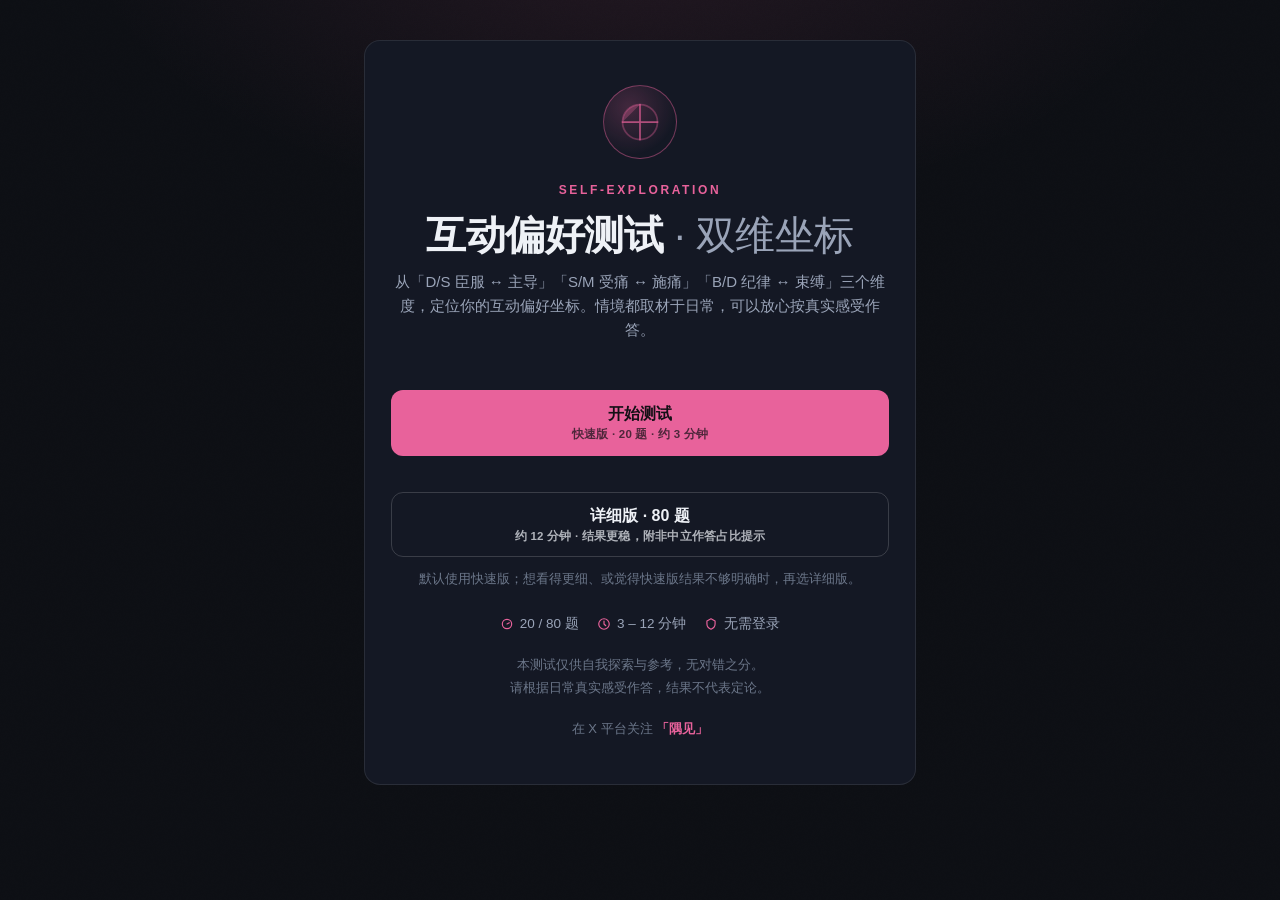
==== commit 98fa5167: "Add files via upload" ====
--- a/index.html
+++ b/index.html
@@ -7,7 +7,7 @@
   <title>互动偏好测试 · 双维坐标</title>
   
   <style>
-.quiz-app{--bg: #0d0f14;--surface: #141824;--surface-2: #1a2030;--line: rgba(255, 255, 255, .09);--line-strong: rgba(255, 255, 255, .16);--text: #eef1f6;--muted: #9aa4b8;--faint: #6b7689;--accent: #e8629b;--accent-soft: rgba(232, 98, 155, .14);--rose: #f0506e;--amber: #f0a35c;--blue: #58a6f5;--teal: #3fd0a8;position:relative;z-index:1;min-height:100vh;font-family:-apple-system,BlinkMacSystemFont,Segoe UI,PingFang SC,Hiragino Sans GB,Microsoft YaHei,sans-serif;background:radial-gradient(900px 460px at 50% -8%,rgba(232,98,155,.1),transparent 62%),var(--bg);color:var(--text);line-height:1.6;-webkit-font-smoothing:antialiased}.quiz-app *,.quiz-app *:before,.quiz-app *:after{box-sizing:border-box}.quiz-app:before{content:"";position:fixed;inset:0;pointer-events:none;z-index:0;background-image:url("data:image/svg+xml,%3Csvg xmlns='http://www.w3.org/2000/svg' width='160' height='160'%3E%3Cfilter id='n'%3E%3CfeTurbulence type='fractalNoise' baseFrequency='0.9' numOctaves='2' stitchTiles='stitch'/%3E%3C/filter%3E%3Crect width='160' height='160' filter='url(%23n)' opacity='0.55'/%3E%3C/svg%3E");opacity:.032;mix-blend-mode:overlay}.quiz-app button{font-family:inherit}.quiz-app :focus-visible{outline:2px solid var(--accent);outline-offset:2px;border-radius:6px}.quiz-main{position:relative;z-index:1;max-width:600px;margin:0 auto;padding:28px 18px 48px}.quiz-view{display:none}.quiz-view.quiz-active{display:block;animation:quiz-view-in .38s cubic-bezier(.22,1,.36,1)}@keyframes quiz-view-in{0%{opacity:0;transform:translateY(10px)}to{opacity:1;transform:none}}.quiz-app .card{background:var(--surface);border:1px solid var(--line);border-radius:16px;padding:22px}.quiz-app .kicker{font-size:12px;letter-spacing:.22em;color:var(--accent);font-weight:700;text-transform:uppercase}.quiz-app h1.quiz-display{font-size:34px;line-height:1.25;font-weight:900;letter-spacing:-.01em;margin:10px 0 0}.quiz-app h1.quiz-display .thin{color:var(--muted);font-weight:500}.quiz-app .sub{color:var(--muted);font-size:15px;margin-top:10px}.quiz-app .btn{display:flex;align-items:center;justify-content:center;gap:8px;width:100%;min-height:50px;padding:13px 18px;border-radius:12px;border:1px solid transparent;font-size:16px;font-weight:700;cursor:pointer;transition:transform .12s ease,background .2s,border-color .2s,color .2s,box-shadow .2s;-webkit-user-select:none;-moz-user-select:none;user-select:none}.quiz-app .btn:active{transform:scale(.985)}.quiz-app .btn:disabled{opacity:.38;cursor:not-allowed;pointer-events:none}.quiz-app .btn-primary{background:var(--accent);color:#141016}.quiz-app .btn-primary:hover{background:#f07aae;box-shadow:0 4px 22px #e8629b47}.quiz-app .btn-ghost{background:transparent;border-color:var(--line-strong);color:var(--text)}.quiz-app .btn-ghost:hover{background:var(--surface-2);border-color:#ffffff47}.quiz-app .btn-row{display:flex;gap:10px;margin-top:18px}.quiz-app .btn-row .btn{flex:1;min-width:0}.quiz-app .btn-sm{min-height:44px;padding:10px 14px;font-size:14px;width:auto;flex:none}.quiz-app .start-actions{display:flex;flex-direction:column;gap:10px;margin-top:22px}.quiz-app .start-actions .btn{flex-direction:column;gap:3px;min-height:58px;line-height:1.25}.quiz-app .btn-sub{font-size:11.5px;font-weight:600;opacity:.72;letter-spacing:.02em}.quiz-app .start-note{font-size:12.5px;color:var(--faint);margin-top:12px;line-height:1.75;text-align:center}.quiz-app .hint{font-size:12.5px;color:var(--faint);text-align:center;margin-top:14px}.quiz-app kbd{display:inline-block;padding:1px 7px;border:1px solid var(--line-strong);border-bottom-width:2px;border-radius:5px;font-size:11px;color:var(--muted);font-family:inherit;background:var(--surface-2)}.quiz-app #quiz-home .card{text-align:center;padding:44px 26px}.quiz-app .hero-mark{width:74px;height:74px;margin:0 auto 22px;border-radius:50%;border:1.5px solid rgba(232,98,155,.45);display:flex;align-items:center;justify-content:center;background:radial-gradient(circle at 35% 30%,rgba(232,98,155,.22),transparent 70%)}.quiz-app .hero-mark svg{width:42px;height:42px}.quiz-app #quiz-home .btn{margin-top:26px}.quiz-app .meta-line{display:flex;justify-content:center;gap:18px;margin-top:22px;color:var(--muted);font-size:13.5px;flex-wrap:wrap}.quiz-app .meta-line span{display:inline-flex;align-items:center;gap:6px}.quiz-app .meta-line svg{width:14px;height:14px;stroke:var(--accent);fill:none;stroke-width:2;stroke-linecap:round;stroke-linejoin:round}.quiz-app .foot-note{color:var(--faint);font-size:12.5px;margin-top:20px;line-height:1.8}.quiz-app .social{margin-top:20px;text-align:center;font-size:13px;color:var(--faint)}.quiz-app .social a{color:var(--accent);text-decoration:none;font-weight:700;transition:color .18s}.quiz-app .social a:hover{color:#f07aae;text-decoration:underline}.quiz-app .quiz-top{display:flex;align-items:baseline;justify-content:space-between;margin-bottom:12px;gap:8px}.quiz-app .q-num{font-size:13px;color:var(--muted);font-variant-numeric:tabular-nums;letter-spacing:.04em}.quiz-app .q-num b{color:var(--text);font-size:16px;font-weight:900}.quiz-app .progress-track{height:3px;background:var(--surface-2);border-radius:2px;overflow:hidden;margin-bottom:20px}.quiz-app .progress-fill{height:100%;background:var(--accent);border-radius:2px;transition:width .45s cubic-bezier(.22,1,.36,1)}.quiz-app .q-card{padding:26px 22px 22px}.quiz-app .q-text{font-size:18.5px;font-weight:700;line-height:1.55;margin:0 0 20px}.quiz-app .opts{display:flex;flex-direction:column;gap:10px}.quiz-app .opt{display:flex;align-items:center;gap:14px;width:100%;min-height:54px;padding:13px 16px;text-align:left;background:var(--surface-2);border:1px solid var(--line);border-radius:12px;color:var(--text);font-size:15.5px;cursor:pointer;line-height:1.45;transition:border-color .18s,background .18s,transform .12s}.quiz-app .opt:hover{border-color:var(--line-strong);background:#1e2434}.quiz-app .opt:active{transform:scale(.99)}.quiz-app .opt .idx{flex:none;width:26px;height:26px;border-radius:8px;display:flex;align-items:center;justify-content:center;background:#ffffff12;color:var(--muted);font-size:12.5px;font-weight:700;transition:background .18s,color .18s}.quiz-app .opt.quiz-opt-selected{border-color:var(--accent);background:var(--accent-soft)}.quiz-app .opt.quiz-opt-selected .idx{background:var(--accent);color:#141016}.quiz-app .quiz-nav{display:flex;justify-content:space-between;align-items:center;margin-top:18px;gap:10px}.quiz-app .quiz-nav .spacer{flex:1}.quiz-app .quiz-nav .btn-sm{display:inline-flex}.quiz-app .kbd-row{display:flex;justify-content:center;gap:10px;margin-top:16px;flex-wrap:wrap}.quiz-app .result-head{text-align:center;margin-bottom:20px}.quiz-app .badge{display:inline-block;padding:7px 16px;border-radius:999px;background:var(--accent-soft);border:1px solid rgba(232,98,155,.4);color:var(--accent);font-size:13px;font-weight:700;letter-spacing:.06em}.quiz-app .result-title{font-size:30px;font-weight:900;margin:12px 0 0;line-height:1.3}.quiz-app .result-title.quiz-en{display:block;font-size:15px;color:var(--muted);font-weight:500;letter-spacing:.14em;text-transform:uppercase;margin-top:4px}.quiz-app .chart-wrap{background:var(--surface);border:1px solid var(--line);border-radius:16px;padding:16px 16px 10px;margin-bottom:16px}.quiz-app .chart-wrap canvas{display:block;width:100%;height:auto}.quiz-app .chart-legend{text-align:center;font-size:12px;color:var(--faint);margin:8px 0 0;letter-spacing:.02em}.quiz-app .chart-legend span{color:var(--accent);font-size:13px}.quiz-app .axis-card{background:var(--surface);border:1px solid var(--line);border-radius:16px;padding:18px 20px;margin-bottom:16px}.quiz-app .axis-row{margin-bottom:18px}.quiz-app .axis-row:last-child{margin-bottom:4px}.quiz-app .axis-label{display:flex;justify-content:space-between;align-items:baseline;font-size:13px;color:var(--muted);margin-bottom:8px}.quiz-app .axis-label .val{font-weight:900;font-size:15px;color:var(--text);font-variant-numeric:tabular-nums}.quiz-app .axis-label .val b{color:var(--accent)}.quiz-app .axis-bar{position:relative;height:10px;border-radius:6px;background:var(--surface-2)}.quiz-app .axis-bar .track-mid{position:absolute;left:50%;top:-3px;bottom:-3px;width:1px;background:var(--line-strong)}.quiz-app .axis-bar .dot{position:absolute;top:50%;width:16px;height:16px;border-radius:50%;transform:translate(-50%,-50%);background:var(--accent);box-shadow:0 0 10px #e8629b8c;border:2px solid #141016}.quiz-app .axis-bar.quiz-bd .dot{background:var(--blue);box-shadow:0 0 10px #58a6f580}.quiz-app .axis-note{font-size:11.5px;color:var(--faint);margin:6px 0 0;letter-spacing:.02em}.quiz-app .read-card{background:var(--surface);border:1px solid var(--line);border-radius:16px;padding:20px;margin-bottom:16px}.quiz-app .read-card .label{font-size:12px;letter-spacing:.2em;color:var(--faint);font-weight:700;margin-bottom:10px}.quiz-app .read-card p{font-size:15px;color:#d6dbe6;line-height:1.85;margin:0}.quiz-app .bd-line{margin-top:14px;padding-top:14px;border-top:1px dashed var(--line-strong);font-size:14.5px;color:#d6dbe6;line-height:1.8}.quiz-app .bd-line b{color:var(--blue);font-weight:700;margin-right:8px}.quiz-app .identity-list{list-style:none;display:flex;flex-direction:column;gap:10px;margin:4px 0 0;padding:0}.quiz-app .identity-item{background:var(--surface-2);border:1px solid var(--line);border-radius:10px;padding:11px 14px;font-size:13.5px;line-height:1.65}.quiz-app .identity-item .iname{color:var(--text);font-weight:700}.quiz-app .identity-item .ialias{color:var(--accent);font-size:12px;margin-left:8px;font-weight:600}.quiz-app .identity-item .idef{color:var(--muted);display:block;margin-top:3px;line-height:1.7}.quiz-app .identity-tip{margin:14px 0 0;font-size:13px;color:var(--muted);line-height:1.85}.quiz-app .identity-tip b{color:var(--text)}.quiz-app .identity-sub{font-size:11.5px;letter-spacing:.14em;color:var(--faint);font-weight:700;margin:14px 0 0}.quiz-app .quality{background:#58a6f50f;border:1px solid rgba(88,166,245,.26);border-radius:16px;padding:16px 18px;margin-bottom:16px;font-size:13px;color:#c9d3e4;line-height:1.85}.quiz-app .quality .label{font-size:12px;letter-spacing:.2em;color:var(--blue);font-weight:700;margin-bottom:8px}.quiz-app .quality b{color:var(--text)}.quiz-app .identity-tip a{color:var(--accent);font-weight:700;text-decoration:none}.quiz-app .identity-tip a:hover{text-decoration:underline}.quiz-app .conflict-card{background:#f0a35c12;border:1px solid rgba(240,163,92,.35);border-radius:16px;padding:18px 20px;margin-bottom:16px}.quiz-app .conflict-card .label{font-size:12px;letter-spacing:.2em;color:var(--amber);font-weight:700;margin-bottom:8px}.quiz-app .conflict-card p{font-size:14px;color:#e3d9c8;line-height:1.85;margin:0}.quiz-app .conflict-card a{color:var(--amber);font-weight:700;text-decoration:none}.quiz-app .conflict-card a:hover{text-decoration:underline}.quiz-app .note-box{background:#ffffff08;border:1px dashed var(--line-strong);border-radius:12px;padding:16px 18px;font-size:13px;color:var(--muted);line-height:1.9;margin-bottom:20px}.quiz-app .note-box b{color:var(--text)}.quiz-app .result-actions{display:flex;flex-direction:column;gap:10px}.quiz-app .result-actions .btn-primary{order:3}.quiz-app .toast{position:fixed;left:50%;bottom:34px;transform:translate(-50%) translateY(14px);background:#20263a;border:1px solid var(--line-strong);color:var(--text);padding:10px 20px;border-radius:999px;font-size:14px;font-weight:600;opacity:0;pointer-events:none;transition:opacity .25s,transform .25s;z-index:50}.quiz-app .toast.quiz-toast-show{opacity:1;transform:translate(-50%) translateY(0)}@media(min-width:520px){.quiz-main{padding:40px 24px 60px}.quiz-app h1.quiz-display{font-size:40px}.quiz-app .q-text{font-size:19px}}@media(prefers-reduced-motion:reduce){.quiz-app *,.quiz-app *:before,.quiz-app *:after{animation-duration:.01ms!important;transition-duration:.01ms!important}}@layer properties{@supports ((-webkit-hyphens:none) and (not (margin-trim:inline))) or ((-moz-orient:inline) and (not (color:rgb(from red r g b)))){*,:before,:after,::backdrop{--tw-translate-x:0;--tw-translate-y:0;--tw-translate-z:0;--tw-rotate-x:initial;--tw-rotate-y:initial;--tw-rotate-z:initial;--tw-skew-x:initial;--tw-skew-y:initial;--tw-space-y-reverse:0;--tw-space-x-reverse:0;--tw-divide-y-reverse:0;--tw-border-style:solid;--tw-gradient-position:initial;--tw-gradient-from:#0000;--tw-gradient-via:#0000;--tw-gradient-to:#0000;--tw-gradient-stops:initial;--tw-gradient-via-stops:initial;--tw-gradient-from-position:0%;--tw-gradient-via-position:50%;--tw-gradient-to-position:100%;--tw-leading:initial;--tw-font-weight:initial;--tw-tracking:initial;--tw-ordinal:initial;--tw-slashed-zero:initial;--tw-numeric-figure:initial;--tw-numeric-spacing:initial;--tw-numeric-fraction:initial;--tw-shadow:0 0 #0000;--tw-shadow-color:initial;--tw-shadow-alpha:100%;--tw-inset-shadow:0 0 #0000;--tw-inset-shadow-color:initial;--tw-inset-shadow-alpha:100%;--tw-ring-color:initial;--tw-ring-shadow:0 0 #0000;--tw-inset-ring-color:initial;--tw-inset-ring-shadow:0 0 #0000;--tw-ring-inset:initial;--tw-ring-offset-width:0px;--tw-ring-offset-color:#fff;--tw-ring-offset-shadow:0 0 #0000;--tw-outline-style:solid;--tw-blur:initial;--tw-brightness:initial;--tw-contrast:initial;--tw-grayscale:initial;--tw-hue-rotate:initial;--tw-invert:initial;--tw-opacity:initial;--tw-saturate:initial;--tw-sepia:initial;--tw-drop-shadow:initial;--tw-drop-shadow-color:initial;--tw-drop-shadow-alpha:100%;--tw-drop-shadow-size:initial;--tw-backdrop-blur:initial;--tw-backdrop-brightness:initial;--tw-backdrop-contrast:initial;--tw-backdrop-grayscale:initial;--tw-backdrop-hue-rotate:initial;--tw-backdrop-invert:initial;--tw-backdrop-opacity:initial;--tw-backdrop-saturate:initial;--tw-backdrop-sepia:initial;--tw-duration:initial;--tw-ease:initial;--tw-content:"";--tw-animation-delay:0s;--tw-animation-direction:normal;--tw-animation-duration:initial;--tw-animation-fill-mode:none;--tw-animation-iteration-count:1;--tw-enter-blur:0;--tw-enter-opacity:1;--tw-enter-rotate:0;--tw-enter-scale:1;--tw-enter-translate-x:0;--tw-enter-translate-y:0;--tw-exit-blur:0;--tw-exit-opacity:1;--tw-exit-rotate:0;--tw-exit-scale:1;--tw-exit-translate-x:0;--tw-exit-translate-y:0}}}@layer theme{:root,:host{--font-sans:var(--font-sans);--font-serif:var(--font-serif);--font-mono:var(--font-mono);--color-red-50:oklch(97.1% .013 17.38);--color-red-100:oklch(93.6% .032 17.717);--color-red-200:oklch(88.5% .062 18.334);--color-red-500:oklch(63.7% .237 25.331);--color-red-600:oklch(57.7% .245 27.325);--color-red-700:oklch(50.5% .213 27.518);--color-red-800:oklch(44.4% .177 26.899);--color-orange-500:oklch(70.5% .213 47.604);--color-yellow-500:oklch(79.5% .184 86.047);--color-green-500:oklch(72.3% .219 149.579);--color-blue-200:oklch(88.2% .059 254.128);--color-blue-500:oklch(62.3% .214 259.815);--color-blue-600:oklch(54.6% .245 262.881);--color-blue-900:oklch(37.9% .146 265.522);--color-purple-600:oklch(55.8% .288 302.321);--color-gray-50:oklch(98.5% .002 247.839);--color-gray-200:oklch(92.8% .006 264.531);--color-neutral-300:oklch(87% 0 none);--color-neutral-500:oklch(55.6% 0 none);--color-neutral-700:oklch(37.1% 0 none);--color-neutral-950:oklch(14.5% 0 none);--color-black:#000;--color-white:#fff;--spacing:.25rem;--container-sm:24rem;--container-lg:32rem;--text-xs:.75rem;--text-xs--line-height:calc(1 / .75);--text-sm:.875rem;--text-sm--line-height:calc(1.25 / .875);--text-base:1rem;--text-base--line-height: 1.5 ;--text-lg:1.125rem;--text-lg--line-height:calc(1.75 / 1.125);--text-xl:1.25rem;--text-xl--line-height:calc(1.75 / 1.25);--text-2xl:1.5rem;--text-2xl--line-height:calc(2 / 1.5);--text-3xl:1.875rem;--text-3xl--line-height: 1.2 ;--font-weight-normal:400;--font-weight-medium:500;--font-weight-semibold:600;--tracking-tight:-.025em;--tracking-widest:.1em;--leading-tight:1.25;--leading-snug:1.375;--leading-normal:1.5;--leading-relaxed:1.625;--radius-xs:.125rem;--shadow-2xs:var(--shadow-2xs);--shadow-xs:var(--shadow-xs);--shadow-sm:var(--shadow-sm);--shadow-md:var(--shadow-md);--shadow-lg:var(--shadow-lg);--shadow-xl:var(--shadow-xl);--shadow-2xl:var(--shadow-2xl);--ease-out:cubic-bezier(0, 0, .2, 1);--ease-in-out:cubic-bezier(.4, 0, .2, 1);--animate-spin:spin 1s linear infinite;--animate-pulse:pulse 2s cubic-bezier(.4, 0, .6, 1) infinite;--blur-sm:8px;--aspect-video:16 / 9;--default-transition-duration:.15s;--default-transition-timing-function:cubic-bezier(.4, 0, .2, 1);--default-font-family:var(--font-sans);--default-mono-font-family:var(--font-mono);--shadow:var(--shadow);--color-muted-foreground:var(--muted-foreground);--color-border:var(--border)}}@layer base{*,:after,:before,::backdrop{box-sizing:border-box;border:0 solid;margin:0;padding:0}::file-selector-button{box-sizing:border-box;border:0 solid;margin:0;padding:0}html,:host{-webkit-text-size-adjust:100%;-moz-tab-size:4;-o-tab-size:4;tab-size:4;line-height:1.5;font-family:var(--default-font-family,-apple-system, BlinkMacSystemFont, "Segoe UI", Roboto, "Helvetica Neue", "Noto Sans", Arial, sans-serif, "Apple Color Emoji", "Segoe UI Emoji", "Segoe UI Symbol", "Noto Color Emoji");font-feature-settings:var(--default-font-feature-settings,normal);font-variation-settings:var(--default-font-variation-settings,normal);-webkit-tap-highlight-color:transparent}hr{height:0;color:inherit;border-top-width:1px}abbr:where([title]){-webkit-text-decoration:underline dotted;text-decoration:underline dotted}h1,h2,h3,h4,h5,h6{font-size:inherit;font-weight:inherit}a{color:inherit;-webkit-text-decoration:inherit;text-decoration:inherit}b,strong{font-weight:bolder}code,kbd,samp,pre{font-family:var(--default-mono-font-family,ui-monospace, SFMono-Regular, Menlo, Monaco, Consolas, "Liberation Mono", "Courier New", monospace);font-feature-settings:var(--default-mono-font-feature-settings,normal);font-variation-settings:var(--default-mono-font-variation-settings,normal);font-size:1em}small{font-size:80%}sub,sup{vertical-align:baseline;font-size:75%;line-height:0;position:relative}sub{bottom:-.25em}sup{top:-.5em}table{text-indent:0;border-color:inherit;border-collapse:collapse}:-moz-focusring:where(:not(iframe)){outline:auto}progress{vertical-align:baseline}summary{display:list-item}ol,ul,menu{list-style:none}img,svg,video,canvas,audio,iframe,embed,object{vertical-align:middle;display:block}img,video{max-width:100%;height:auto}button,input,select,optgroup,textarea{font:inherit;font-feature-settings:inherit;font-variation-settings:inherit;letter-spacing:inherit;color:inherit;opacity:1;background-color:#0000;border-radius:0}::file-selector-button{font:inherit;font-feature-settings:inherit;font-variation-settings:inherit;letter-spacing:inherit;color:inherit;opacity:1;background-color:#0000;border-radius:0}:where(select:is([multiple],[size])) optgroup{font-weight:bolder}:where(select:is([multiple],[size])) optgroup option{padding-inline-start:20px}::file-selector-button{margin-inline-end:4px}::-moz-placeholder{opacity:1}::placeholder{opacity:1}@supports (not (-webkit-appearance:-apple-pay-button)) or (contain-intrinsic-size:1px){::-moz-placeholder{color:currentColor}::placeholder{color:currentColor}@supports (color:color-mix(in lab,red,red)){::-moz-placeholder{color:color-mix(in oklab,currentcolor 50%,transparent)}::placeholder{color:color-mix(in oklab,currentcolor 50%,transparent)}}}textarea{resize:vertical}::-webkit-search-decoration{-webkit-appearance:none}::-webkit-date-and-time-value{min-height:1lh;text-align:inherit}::-webkit-datetime-edit{display:inline-flex}::-webkit-datetime-edit-fields-wrapper{padding:0}::-webkit-datetime-edit{padding-block:0}::-webkit-datetime-edit-year-field{padding-block:0}::-webkit-datetime-edit-month-field{padding-block:0}::-webkit-datetime-edit-day-field{padding-block:0}::-webkit-datetime-edit-hour-field{padding-block:0}::-webkit-datetime-edit-minute-field{padding-block:0}::-webkit-datetime-edit-second-field{padding-block:0}::-webkit-datetime-edit-millisecond-field{padding-block:0}::-webkit-datetime-edit-meridiem-field{padding-block:0}::-webkit-calendar-picker-indicator{line-height:1}:-moz-ui-invalid{box-shadow:none}button,input:where([type=button],[type=reset],[type=submit]){-webkit-appearance:button;-moz-appearance:button;appearance:button}::file-selector-button{-webkit-appearance:button;-moz-appearance:button;appearance:button}::-webkit-inner-spin-button{height:auto}::-webkit-outer-spin-button{height:auto}[hidden]:where(:not([hidden=until-found])){display:none!important}:root{--color-blue-50:#f0f4ff;--color-blue-100:#e0e9ff;--color-blue-200:#c2d4ff;--color-blue-300:#94b4ff;--color-blue-400:#7aa2ff;--color-blue-500:#5083fb;--color-blue-600:#336df4;--color-blue-700:#1456f0;--color-blue-800:#0442d2;--color-blue-900:#002f9e;--color-blue-950:#002270;--color-pink-50:#fef0f8;--color-pink-100:#fee2f2;--color-pink-200:#f8c4e1;--color-pink-300:#f598cc;--color-pink-400:#eb78b8;--color-pink-500:#df58a5;--color-pink-600:#cc398c;--color-pink-700:#b82879;--color-pink-800:#9d1562;--color-pink-900:#730744;--color-pink-950:#550c35;--color-neutral-00:#fff;--color-neutral-50:#f5f6f7;--color-neutral-100:#f2f3f5;--color-neutral-200:#eff0f1;--color-neutral-300:#dee0e3;--color-neutral-400:#d0d3d6;--color-neutral-500:#bbbfc4;--color-neutral-600:#8f959e;--color-neutral-650:#51565d;--color-neutral-700:#646a73;--color-neutral-800:#373c43;--color-neutral-900:#2b2f36;--color-neutral-950:#1f2329;--color-neutral-1000:#000;--color-green-50:#e4fae1;--color-green-100:#d0f5ce;--color-green-200:#95e599;--color-green-300:#5cd168;--color-green-400:#35bd4b;--color-green-500:#32a645;--color-green-600:#258832;--color-green-700:#1a7526;--color-green-800:#0b6017;--color-green-900:#04430c;--color-green-950:#022c07;--color-indigo-50:#f2f3fd;--color-indigo-100:#e9eafb;--color-indigo-200:#cccff9;--color-indigo-300:#abb0f2;--color-indigo-400:#959bee;--color-indigo-500:#757df0;--color-indigo-600:#5b65f5;--color-indigo-700:#4752e6;--color-indigo-800:#333dcc;--color-indigo-900:#1e27a4;--color-indigo-950:#151b70;--color-lime-50:#f2f8d3;--color-lime-100:#e3f0a3;--color-lime-200:#c8dd5f;--color-lime-300:#a2c10b;--color-lime-400:#91ad00;--color-lime-500:#7b9207;--color-lime-600:#6b7f06;--color-lime-700:#5c6d08;--color-lime-800:#4a5804;--color-lime-900:#333d00;--color-lime-950:#262e00;--color-orange-50:#fff3e5;--color-orange-100:#fee7cd;--color-orange-200:#fec48b;--color-orange-300:#ff9d4c;--color-orange-400:#ff811a;--color-orange-500:#ed6d0c;--color-orange-600:#c25705;--color-orange-700:#a44904;--color-orange-800:#853a05;--color-orange-900:#642b02;--color-orange-950:#3b1a02;--color-purple-50:#f5f0fe;--color-purple-100:#efe6fe;--color-purple-200:#dcc9fd;--color-purple-300:#c8a9fc;--color-purple-400:#b791fa;--color-purple-500:#9f6ff1;--color-purple-600:#8d55ed;--color-purple-700:#7a35f0;--color-purple-800:#611fd6;--color-purple-900:#4811a6;--color-purple-950:#2f0080;--color-red-50:#fef0f0;--color-red-100:#fee3e2;--color-red-200:#fdc6c4;--color-red-300:#f89e9b;--color-red-400:#ff7570;--color-red-500:#f54a45;--color-red-600:#e22e28;--color-red-700:#c02a26;--color-red-800:#a11c17;--color-red-900:#741915;--color-red-950:#590603;--color-amber-50:#ffffdb;--color-amber-100:#fffca3;--color-amber-200:#fff67a;--color-amber-300:#fff258;--color-amber-400:#ffe928;--color-amber-500:#e5ce00;--color-amber-600:#c2a800;--color-amber-700:#8f7c00;--color-amber-800:#5c4f00;--color-amber-900:#423700;--color-amber-950:#2c2502;--color-teal-50:#e2f8f5;--color-teal-100:#c4f2ec;--color-teal-200:#6fe8d8;--color-teal-300:#33d6c0;--color-teal-400:#2dbeab;--color-teal-500:#10a893;--color-teal-600:#0f8575;--color-teal-700:#067062;--color-teal-800:#045d51;--color-teal-900:#03443b;--color-teal-950:#02312a;--color-cyan-50:#e7f8fe;--color-cyan-100:#caeffc;--color-cyan-200:#97dcfc;--color-cyan-300:#3ec3f7;--color-cyan-400:#25b0e7;--color-cyan-500:#1295ca;--color-cyan-600:#047fb0;--color-cyan-700:#076a94;--color-cyan-800:#0f587a;--color-cyan-900:#06415c;--color-cyan-950:#072b3d;--color-yellow-50:#fbf4df;--color-yellow-100:#faedc2;--color-yellow-200:#fcdf7e;--color-yellow-300:#fad355;--color-yellow-400:#ffc60a;--color-yellow-500:#d99904;--color-yellow-600:#ad7a03;--color-yellow-700:#865b03;--color-yellow-800:#6f4a01;--color-yellow-900:#573601;--color-yellow-950:#382201;--color-violet-50:#fceefc;--color-violet-100:#f9e2f9;--color-violet-200:#f3c4f3;--color-violet-300:#e59ce5;--color-violet-400:#de81de;--color-violet-500:#cf5ecf;--color-violet-600:#bf3dbf;--color-violet-700:#a630a6;--color-violet-800:#872787;--color-violet-900:#6a116a;--color-violet-950:#520052;--fontReverse:#fff;--bgContentBase:#f8f9fa;--bgMask:0, 0, 0, .4;--bgTextSelection:20, 86, 240, .3;--lineDividerDefault:31, 35, 41, .15;--lineDividerModule:31, 35, 41, .15}.dark{--color-blue-50:#152340;--color-blue-100:#173166;--color-blue-200:#194294;--color-blue-300:#2655b6;--color-blue-400:#275fce;--color-blue-500:#3370eb;--color-blue-600:#4c88ff;--color-blue-700:#75a4ff;--color-blue-800:#8fb4ff;--color-blue-900:#bdd2ff;--color-blue-950:#bdd2ff;--color-pink-50:#3a182b;--color-pink-100:#591c3f;--color-pink-200:#782b57;--color-pink-300:#94386c;--color-pink-400:#ab417d;--color-pink-500:#c24a8e;--color-pink-600:#db5ea4;--color-pink-700:#ed77ba;--color-pink-800:#fc94cf;--color-pink-900:#ffc2e5;--color-pink-950:#ffe0f2;--color-neutral-00:#aaa;--color-neutral-50:#1a1a1a;--color-neutral-100:#292929;--color-neutral-200:#373737;--color-neutral-300:#434343;--color-neutral-400:#505050;--color-neutral-500:#5f5f5f;--color-neutral-600:#757575;--color-neutral-700:#a6a6a6;--color-neutral-800:#e0e0e0;--color-neutral-900:#e8e8e8;--color-neutral-950:#ebebeb;--color-neutral-1000:#fff;--color-green-50:#022c07;--color-green-100:#04430c;--color-green-200:#0b6017;--color-green-300:#1a7526;--color-green-400:#258832;--color-green-500:#32a645;--color-green-600:#35bd4b;--color-green-700:#5cd168;--color-green-800:#95e599;--color-green-900:#d0f5ce;--color-green-950:#e4fae1;--color-indigo-50:#1e204a;--color-indigo-100:#2a2d69;--color-indigo-200:#373d90;--color-indigo-300:#474fb8;--color-indigo-400:#515ad6;--color-indigo-500:#5e68e8;--color-indigo-600:#7b83f7;--color-indigo-700:#9499f7;--color-indigo-800:#aaaff8;--color-indigo-900:#cdd0f9;--color-indigo-950:#e7e9fe;--color-lime-50:#212702;--color-lime-100:#303804;--color-lime-200:#404c06;--color-lime-300:#53610a;--color-lime-400:#5f700a;--color-lime-500:#6b7f05;--color-lime-600:#82990a;--color-lime-700:#93af04;--color-lime-800:#a6c313;--color-lime-900:#c2e12d;--color-lime-950:#e3f391;--color-orange-50:#33210b;--color-orange-100:#4a2b10;--color-orange-200:#683a12;--color-orange-300:#8a4a19;--color-orange-400:#a15317;--color-orange-500:#b85e1a;--color-orange-600:#db7018;--color-orange-700:#f3871b;--color-orange-800:#f89e44;--color-orange-900:#fec88b;--color-orange-950:#fee7cd;--color-purple-50:#2b194a;--color-purple-100:#3f2073;--color-purple-200:#5529a3;--color-purple-300:#6c39c6;--color-purple-400:#7c4ad4;--color-purple-500:#8c55ec;--color-purple-600:#a575fa;--color-purple-700:#b88ffe;--color-purple-800:#c5a3ff;--color-purple-900:#dbc8fd;--color-purple-950:#efe5ff;--color-red-50:#590603;--color-red-100:#741915;--color-red-200:#a11c17;--color-red-300:#c02a26;--color-red-400:#e22e28;--color-red-500:#f54a45;--color-red-600:#ff7570;--color-red-700:#f89e9b;--color-red-800:#fdc6c4;--color-red-900:#fee3e2;--color-red-950:#fef0f0;--color-amber-50:#29250a;--color-amber-100:#38320c;--color-amber-200:#574d01;--color-amber-300:#7a6a01;--color-amber-400:#9c8702;--color-amber-500:#c9b218;--color-amber-600:#e5cd17;--color-amber-700:#f5df36;--color-amber-800:#f7e663;--color-amber-900:#faed7a;--color-amber-950:#fff59e;--color-teal-50:#132926;--color-teal-100:#173b36;--color-teal-200:#1d4e47;--color-teal-300:#25665e;--color-teal-400:#227369;--color-teal-500:#198578;--color-teal-600:#1fa18f;--color-teal-700:#1ab7a1;--color-teal-800:#17cfb5;--color-teal-900:#65e7d5;--color-teal-950:#b7f7ef;--color-cyan-50:#152830;--color-cyan-100:#103647;--color-cyan-200:#164359;--color-cyan-300:#135a78;--color-cyan-400:#146c91;--color-cyan-500:#1a7fab;--color-cyan-600:#1099cc;--color-cyan-700:#25b2e5;--color-cyan-800:#51c3f0;--color-cyan-900:#89dffe;--color-cyan-950:#c7f0ff;--color-yellow-50:#30250a;--color-yellow-100:#473409;--color-yellow-200:#63470f;--color-yellow-300:#8a6419;--color-yellow-400:#ad7d15;--color-yellow-500:#d49b0b;--color-yellow-600:#f0b622;--color-yellow-700:#fbcb46;--color-yellow-800:#fcd456;--color-yellow-900:#ffde75;--color-yellow-950:#ffeaa3;--color-violet-50:#3b153b;--color-violet-100:#541854;--color-violet-200:#712871;--color-violet-300:#8b378b;--color-violet-400:#a43da4;--color-violet-500:#b54ab5;--color-violet-600:#d661d6;--color-violet-700:#e17fe1;--color-violet-800:#e99be9;--color-violet-900:#f4c3f4;--color-violet-950:#fcdffc;--fontReverse:#000;--bgContentBase:#121212;--bgMask:0, 0, 0, .6;--bgTextSelection:117, 164, 255, .3;--lineDividerDefault:207, 207, 207, .15;--lineDividerModule:0, 0, 0, 1}*{border-color:var(--border);outline-color:var(--ring)}@supports (color:color-mix(in lab,red,red)){*{outline-color:color-mix(in oklab,var(--ring) 50%,transparent)}}body{background-color:var(--background);color:var(--foreground)}.container{margin-left:auto;margin-right:auto}}@layer antd,components;@layer utilities{.\@container\/field-group{container:field-group/inline-size}.pointer-events-none{pointer-events:none}.invisible{visibility:hidden}.visible{visibility:visible}.sr-only{clip-path:inset(50%);white-space:nowrap;border-width:0;width:1px;height:1px;margin:-1px;padding:0;position:absolute;overflow:hidden}.absolute{position:absolute}.fixed{position:fixed}.relative{position:relative}.static{position:static}.inset-0{inset:0}.inset-x-0{inset-inline:0}.inset-y-0{inset-block:0}.-top-1\.5{top:calc(var(--spacing) * -1.5)}.-top-12{top:calc(var(--spacing) * -12)}.top-0{top:0}.top-1\.5{top:calc(var(--spacing) * 1.5)}.top-1\/2{top:50%}.top-2{top:calc(var(--spacing) * 2)}.top-3\.5{top:calc(var(--spacing) * 3.5)}.top-4{top:calc(var(--spacing) * 4)}.top-\[1px\]{top:1px}.top-\[50\%\]{top:50%}.top-\[60\%\]{top:60%}.top-full{top:100%}.-right-1\.5{right:calc(var(--spacing) * -1.5)}.-right-12{right:calc(var(--spacing) * -12)}.right-0{right:0}.right-1{right:var(--spacing)}.right-2{right:calc(var(--spacing) * 2)}.right-3{right:calc(var(--spacing) * 3)}.right-3\.5{right:calc(var(--spacing) * 3.5)}.right-4{right:calc(var(--spacing) * 4)}.-bottom-1\.5{bottom:calc(var(--spacing) * -1.5)}.-bottom-12{bottom:calc(var(--spacing) * -12)}.bottom-0{bottom:0}.bottom-2{bottom:calc(var(--spacing) * 2)}.bottom-4{bottom:calc(var(--spacing) * 4)}.-left-1\.5{left:calc(var(--spacing) * -1.5)}.-left-12{left:calc(var(--spacing) * -12)}.left-0{left:0}.left-1\/2{left:50%}.left-2{left:calc(var(--spacing) * 2)}.left-4{left:calc(var(--spacing) * 4)}.left-\[50\%\]{left:50%}.isolate{isolation:isolate}.z-0{z-index:0}.z-10{z-index:10}.z-20{z-index:20}.z-40{z-index:40}.z-50{z-index:50}.z-\[1\]{z-index:1}.z-\[99999\]{z-index:99999}.order-first{order:-9999}.order-last{order:9999}.col-start-2{grid-column-start:2}.container{width:100%}@media(min-width:40rem){.container{max-width:40rem}}@media(min-width:48rem){.container{max-width:48rem}}@media(min-width:64rem){.container{max-width:64rem}}@media(min-width:80rem){.container{max-width:80rem}}@media(min-width:96rem){.container{max-width:96rem}}.\!m-0{margin:0!important}.m-0{margin:0}.-mx-1{margin-inline:calc(var(--spacing) * -1)}.mx-0\.5{margin-inline:calc(var(--spacing) * .5)}.mx-2{margin-inline:calc(var(--spacing) * 2)}.mx-3\.5{margin-inline:calc(var(--spacing) * 3.5)}.mx-auto{margin-inline:auto}.-my-2{margin-block:calc(var(--spacing) * -2)}.my-0{margin-block:0}.my-0\.5{margin-block:calc(var(--spacing) * .5)}.my-1{margin-block:var(--spacing)}.my-3{margin-block:calc(var(--spacing) * 3)}.my-4{margin-block:calc(var(--spacing) * 4)}.my-6{margin-block:calc(var(--spacing) * 6)}.my-\[3px\]{margin-block:3px}.ms-\[-1px\]{margin-inline-start:-1px}.me-\[-1px\]{margin-inline-end:-1px}.prose{color:var(--tw-prose-body);max-width:65ch}.prose :where(p):not(:where([class~=not-prose],[class~=not-prose] *)){margin-top:1.25em;margin-bottom:1.25em}.prose :where([class~=lead]):not(:where([class~=not-prose],[class~=not-prose] *)){color:var(--tw-prose-lead);margin-top:1.2em;margin-bottom:1.2em;font-size:1.25em;line-height:1.6}.prose :where(a):not(:where([class~=not-prose],[class~=not-prose] *)){color:var(--tw-prose-links);font-weight:500;text-decoration:underline}.prose :where(strong):not(:where([class~=not-prose],[class~=not-prose] *)){color:var(--tw-prose-bold);font-weight:600}.prose :where(a strong):not(:where([class~=not-prose],[class~=not-prose] *)),.prose :where(blockquote strong):not(:where([class~=not-prose],[class~=not-prose] *)),.prose :where(thead th strong):not(:where([class~=not-prose],[class~=not-prose] *)){color:inherit}.prose :where(ol):not(:where([class~=not-prose],[class~=not-prose] *)){margin-top:1.25em;margin-bottom:1.25em;padding-inline-start:1.625em;list-style-type:decimal}.prose :where(ol[type=A]):not(:where([class~=not-prose],[class~=not-prose] *)){list-style-type:upper-alpha}.prose :where(ol[type=a]):not(:where([class~=not-prose],[class~=not-prose] *)){list-style-type:lower-alpha}.prose :where(ol[type=A s]):not(:where([class~=not-prose],[class~=not-prose] *)){list-style-type:upper-alpha}.prose :where(ol[type=a s]):not(:where([class~=not-prose],[class~=not-prose] *)){list-style-type:lower-alpha}.prose :where(ol[type=I]):not(:where([class~=not-prose],[class~=not-prose] *)){list-style-type:upper-roman}.prose :where(ol[type=i]):not(:where([class~=not-prose],[class~=not-prose] *)){list-style-type:lower-roman}.prose :where(ol[type=I s]):not(:where([class~=not-prose],[class~=not-prose] *)){list-style-type:upper-roman}.prose :where(ol[type=i s]):not(:where([class~=not-prose],[class~=not-prose] *)){list-style-type:lower-roman}.prose :where(ol[type="1"]):not(:where([class~=not-prose],[class~=not-prose] *)){list-style-type:decimal}.prose :where(ul):not(:where([class~=not-prose],[class~=not-prose] *)){margin-top:1.25em;margin-bottom:1.25em;padding-inline-start:1.625em;list-style-type:disc}.prose :where(ol>li):not(:where([class~=not-prose],[class~=not-prose] *))::marker{color:var(--tw-prose-counters);font-weight:400}.prose :where(ul>li):not(:where([class~=not-prose],[class~=not-prose] *))::marker{color:var(--tw-prose-bullets)}.prose :where(dt):not(:where([class~=not-prose],[class~=not-prose] *)){color:var(--tw-prose-headings);margin-top:1.25em;font-weight:600}.prose :where(hr):not(:where([class~=not-prose],[class~=not-prose] *)){border-color:var(--tw-prose-hr);border-top-width:1px;margin-top:3em;margin-bottom:3em}.prose :where(blockquote):not(:where([class~=not-prose],[class~=not-prose] *)){color:var(--tw-prose-quotes);border-inline-start-width:.25rem;border-inline-start-color:var(--tw-prose-quote-borders);quotes:"“""”""‘""’";margin-top:1.6em;margin-bottom:1.6em;padding-inline-start:1em;font-style:italic;font-weight:500}.prose :where(blockquote p:first-of-type):not(:where([class~=not-prose],[class~=not-prose] *)):before{content:open-quote}.prose :where(blockquote p:last-of-type):not(:where([class~=not-prose],[class~=not-prose] *)):after{content:close-quote}.prose :where(h1):not(:where([class~=not-prose],[class~=not-prose] *)){color:var(--tw-prose-headings);margin-top:0;margin-bottom:.888889em;font-size:2.25em;font-weight:800;line-height:1.11111}.prose :where(h1 strong):not(:where([class~=not-prose],[class~=not-prose] *)){color:inherit;font-weight:900}.prose :where(h2):not(:where([class~=not-prose],[class~=not-prose] *)){color:var(--tw-prose-headings);margin-top:2em;margin-bottom:1em;font-size:1.5em;font-weight:700;line-height:1.33333}.prose :where(h2 strong):not(:where([class~=not-prose],[class~=not-prose] *)){color:inherit;font-weight:800}.prose :where(h3):not(:where([class~=not-prose],[class~=not-prose] *)){color:var(--tw-prose-headings);margin-top:1.6em;margin-bottom:.6em;font-size:1.25em;font-weight:600;line-height:1.6}.prose :where(h3 strong):not(:where([class~=not-prose],[class~=not-prose] *)){color:inherit;font-weight:700}.prose :where(h4):not(:where([class~=not-prose],[class~=not-prose] *)){color:var(--tw-prose-headings);margin-top:1.5em;margin-bottom:.5em;font-weight:600;line-height:1.5}.prose :where(h4 strong):not(:where([class~=not-prose],[class~=not-prose] *)){color:inherit;font-weight:700}.prose :where(img):not(:where([class~=not-prose],[class~=not-prose] *)){margin-top:2em;margin-bottom:2em}.prose :where(picture):not(:where([class~=not-prose],[class~=not-prose] *)){margin-top:2em;margin-bottom:2em;display:block}.prose :where(video):not(:where([class~=not-prose],[class~=not-prose] *)){margin-top:2em;margin-bottom:2em}.prose :where(kbd):not(:where([class~=not-prose],[class~=not-prose] *)){color:var(--tw-prose-kbd);box-shadow:0 0 0 1px var(--tw-prose-kbd-shadows),0 3px 0 var(--tw-prose-kbd-shadows);padding-top:.1875em;padding-inline-end:.375em;padding-bottom:.1875em;border-radius:.3125rem;padding-inline-start:.375em;font-family:inherit;font-size:.875em;font-weight:500}.prose :where(code):not(:where([class~=not-prose],[class~=not-prose] *)){color:var(--tw-prose-code);font-size:.875em;font-weight:600}.prose :where(code):not(:where([class~=not-prose],[class~=not-prose] *)):before,.prose :where(code):not(:where([class~=not-prose],[class~=not-prose] *)):after{content:"`"}.prose :where(a code):not(:where([class~=not-prose],[class~=not-prose] *)),.prose :where(h1 code):not(:where([class~=not-prose],[class~=not-prose] *)){color:inherit}.prose :where(h2 code):not(:where([class~=not-prose],[class~=not-prose] *)){color:inherit;font-size:.875em}.prose :where(h3 code):not(:where([class~=not-prose],[class~=not-prose] *)){color:inherit;font-size:.9em}.prose :where(h4 code):not(:where([class~=not-prose],[class~=not-prose] *)),.prose :where(blockquote code):not(:where([class~=not-prose],[class~=not-prose] *)),.prose :where(thead th code):not(:where([class~=not-prose],[class~=not-prose] *)){color:inherit}.prose :where(pre):not(:where([class~=not-prose],[class~=not-prose] *)){color:var(--tw-prose-pre-code);background-color:var(--tw-prose-pre-bg);padding-top:.857143em;padding-inline-end:1.14286em;padding-bottom:.857143em;border-radius:.375rem;margin-top:1.71429em;margin-bottom:1.71429em;padding-inline-start:1.14286em;font-size:.875em;font-weight:400;line-height:1.71429;overflow-x:auto}.prose :where(pre code):not(:where([class~=not-prose],[class~=not-prose] *)){font-weight:inherit;color:inherit;font-size:inherit;font-family:inherit;line-height:inherit;background-color:#0000;border-width:0;border-radius:0;padding:0}.prose :where(pre code):not(:where([class~=not-prose],[class~=not-prose] *)):before,.prose :where(pre code):not(:where([class~=not-prose],[class~=not-prose] *)):after{content:none}.prose :where(table):not(:where([class~=not-prose],[class~=not-prose] *)){table-layout:auto;width:100%;margin-top:2em;margin-bottom:2em;font-size:.875em;line-height:1.71429}.prose :where(thead):not(:where([class~=not-prose],[class~=not-prose] *)){border-bottom-width:1px;border-bottom-color:var(--tw-prose-th-borders)}.prose :where(thead th):not(:where([class~=not-prose],[class~=not-prose] *)){color:var(--tw-prose-headings);vertical-align:bottom;padding-inline-end:.571429em;padding-bottom:.571429em;padding-inline-start:.571429em;font-weight:600}.prose :where(tbody tr):not(:where([class~=not-prose],[class~=not-prose] *)){border-bottom-width:1px;border-bottom-color:var(--tw-prose-td-borders)}.prose :where(tbody tr:last-child):not(:where([class~=not-prose],[class~=not-prose] *)){border-bottom-width:0}.prose :where(tbody td):not(:where([class~=not-prose],[class~=not-prose] *)){vertical-align:baseline}.prose :where(tfoot):not(:where([class~=not-prose],[class~=not-prose] *)){border-top-width:1px;border-top-color:var(--tw-prose-th-borders)}.prose :where(tfoot td):not(:where([class~=not-prose],[class~=not-prose] *)){vertical-align:top}.prose :where(th,td):not(:where([class~=not-prose],[class~=not-prose] *)){text-align:start}.prose :where(figure>*):not(:where([class~=not-prose],[class~=not-prose] *)){margin-top:0;margin-bottom:0}.prose :where(figcaption):not(:where([class~=not-prose],[class~=not-prose] *)){color:var(--tw-prose-captions);margin-top:.857143em;font-size:.875em;line-height:1.42857}.prose{--tw-prose-body:oklch(37.3% .034 259.733);--tw-prose-headings:oklch(21% .034 264.665);--tw-prose-lead:oklch(44.6% .03 256.802);--tw-prose-links:oklch(21% .034 264.665);--tw-prose-bold:oklch(21% .034 264.665);--tw-prose-counters:oklch(55.1% .027 264.364);--tw-prose-bullets:oklch(87.2% .01 258.338);--tw-prose-hr:oklch(92.8% .006 264.531);--tw-prose-quotes:oklch(21% .034 264.665);--tw-prose-quote-borders:oklch(92.8% .006 264.531);--tw-prose-captions:oklch(55.1% .027 264.364);--tw-prose-kbd:oklch(21% .034 264.665);--tw-prose-kbd-shadows:oklab(21% -.00316127 -.0338527/.1);--tw-prose-code:oklch(21% .034 264.665);--tw-prose-pre-code:oklch(92.8% .006 264.531);--tw-prose-pre-bg:oklch(27.8% .033 256.848);--tw-prose-th-borders:oklch(87.2% .01 258.338);--tw-prose-td-borders:oklch(92.8% .006 264.531);--tw-prose-invert-body:oklch(87.2% .01 258.338);--tw-prose-invert-headings:#fff;--tw-prose-invert-lead:oklch(70.7% .022 261.325);--tw-prose-invert-links:#fff;--tw-prose-invert-bold:#fff;--tw-prose-invert-counters:oklch(70.7% .022 261.325);--tw-prose-invert-bullets:oklch(44.6% .03 256.802);--tw-prose-invert-hr:oklch(37.3% .034 259.733);--tw-prose-invert-quotes:oklch(96.7% .003 264.542);--tw-prose-invert-quote-borders:oklch(37.3% .034 259.733);--tw-prose-invert-captions:oklch(70.7% .022 261.325);--tw-prose-invert-kbd:#fff;--tw-prose-invert-kbd-shadows:#ffffff1a;--tw-prose-invert-code:#fff;--tw-prose-invert-pre-code:oklch(87.2% .01 258.338);--tw-prose-invert-pre-bg:#00000080;--tw-prose-invert-th-borders:oklch(44.6% .03 256.802);--tw-prose-invert-td-borders:oklch(37.3% .034 259.733);font-size:1rem;line-height:1.75}.prose :where(picture>img):not(:where([class~=not-prose],[class~=not-prose] *)){margin-top:0;margin-bottom:0}.prose :where(li):not(:where([class~=not-prose],[class~=not-prose] *)){margin-top:.5em;margin-bottom:.5em}.prose :where(ol>li):not(:where([class~=not-prose],[class~=not-prose] *)),.prose :where(ul>li):not(:where([class~=not-prose],[class~=not-prose] *)){padding-inline-start:.375em}.prose :where(.prose>ul>li p):not(:where([class~=not-prose],[class~=not-prose] *)){margin-top:.75em;margin-bottom:.75em}.prose :where(.prose>ul>li>p:first-child):not(:where([class~=not-prose],[class~=not-prose] *)){margin-top:1.25em}.prose :where(.prose>ul>li>p:last-child):not(:where([class~=not-prose],[class~=not-prose] *)){margin-bottom:1.25em}.prose :where(.prose>ol>li>p:first-child):not(:where([class~=not-prose],[class~=not-prose] *)){margin-top:1.25em}.prose :where(.prose>ol>li>p:last-child):not(:where([class~=not-prose],[class~=not-prose] *)){margin-bottom:1.25em}.prose :where(ul ul,ul ol,ol ul,ol ol):not(:where([class~=not-prose],[class~=not-prose] *)){margin-top:.75em;margin-bottom:.75em}.prose :where(dl):not(:where([class~=not-prose],[class~=not-prose] *)){margin-top:1.25em;margin-bottom:1.25em}.prose :where(dd):not(:where([class~=not-prose],[class~=not-prose] *)){margin-top:.5em;padding-inline-start:1.625em}.prose :where(hr+*):not(:where([class~=not-prose],[class~=not-prose] *)),.prose :where(h2+*):not(:where([class~=not-prose],[class~=not-prose] *)),.prose :where(h3+*):not(:where([class~=not-prose],[class~=not-prose] *)),.prose :where(h4+*):not(:where([class~=not-prose],[class~=not-prose] *)){margin-top:0}.prose :where(thead th:first-child):not(:where([class~=not-prose],[class~=not-prose] *)){padding-inline-start:0}.prose :where(thead th:last-child):not(:where([class~=not-prose],[class~=not-prose] *)){padding-inline-end:0}.prose :where(tbody td,tfoot td):not(:where([class~=not-prose],[class~=not-prose] *)){padding-top:.571429em;padding-inline-end:.571429em;padding-bottom:.571429em;padding-inline-start:.571429em}.prose :where(tbody td:first-child,tfoot td:first-child):not(:where([class~=not-prose],[class~=not-prose] *)){padding-inline-start:0}.prose :where(tbody td:last-child,tfoot td:last-child):not(:where([class~=not-prose],[class~=not-prose] *)){padding-inline-end:0}.prose :where(figure):not(:where([class~=not-prose],[class~=not-prose] *)){margin-top:2em;margin-bottom:2em}.prose :where(.prose>:first-child):not(:where([class~=not-prose],[class~=not-prose] *)){margin-top:0}.prose :where(.prose>:last-child):not(:where([class~=not-prose],[class~=not-prose] *)){margin-bottom:0}.-mt-4{margin-top:calc(var(--spacing) * -4)}.-mt-16{margin-top:calc(var(--spacing) * -16)}.mt-1{margin-top:var(--spacing)}.mt-1\.5{margin-top:calc(var(--spacing) * 1.5)}.mt-2{margin-top:calc(var(--spacing) * 2)}.mt-4{margin-top:calc(var(--spacing) * 4)}.mt-6{margin-top:calc(var(--spacing) * 6)}.mt-\[-1px\]{margin-top:-1px}.mt-\[22px\]{margin-top:22px}.mt-\[68px\]{margin-top:68px}.mt-auto{margin-top:auto}.mr-1{margin-right:var(--spacing)}.mr-2{margin-right:calc(var(--spacing) * 2)}.mb-1{margin-bottom:var(--spacing)}.mb-2{margin-bottom:calc(var(--spacing) * 2)}.mb-3{margin-bottom:calc(var(--spacing) * 3)}.mb-6{margin-bottom:calc(var(--spacing) * 6)}.-ml-4{margin-left:calc(var(--spacing) * -4)}.ml-0{margin-left:0}.ml-1{margin-left:var(--spacing)}.ml-4{margin-left:calc(var(--spacing) * 4)}.ml-auto{margin-left:auto}.line-clamp-1{-webkit-line-clamp:1;-webkit-box-orient:vertical;display:-webkit-box;overflow:hidden}.line-clamp-2{-webkit-line-clamp:2;-webkit-box-orient:vertical;display:-webkit-box;overflow:hidden}.block{display:block}.flex{display:flex}.grid{display:grid}.hidden{display:none}.inline{display:inline}.inline-block{display:inline-block}.inline-flex{display:inline-flex}.list-item{display:list-item}.table{display:table}.table-caption{display:table-caption}.table-cell{display:table-cell}.table-row{display:table-row}.field-sizing-content{field-sizing:content}.aspect-square{aspect-ratio:1}.aspect-video{aspect-ratio:var(--aspect-video)}.size-\(--cell-size\){width:var(--cell-size);height:var(--cell-size)}.size-2{width:calc(var(--spacing) * 2);height:calc(var(--spacing) * 2)}.size-2\.5{width:calc(var(--spacing) * 2.5);height:calc(var(--spacing) * 2.5)}.size-3{width:calc(var(--spacing) * 3);height:calc(var(--spacing) * 3)}.size-3\.5{width:calc(var(--spacing) * 3.5);height:calc(var(--spacing) * 3.5)}.size-4{width:calc(var(--spacing) * 4);height:calc(var(--spacing) * 4)}.size-4\.5{width:calc(var(--spacing) * 4.5);height:calc(var(--spacing) * 4.5)}.size-5{width:calc(var(--spacing) * 5);height:calc(var(--spacing) * 5)}.size-6{width:calc(var(--spacing) * 6);height:calc(var(--spacing) * 6)}.size-7{width:calc(var(--spacing) * 7);height:calc(var(--spacing) * 7)}.size-8{width:calc(var(--spacing) * 8);height:calc(var(--spacing) * 8)}.size-9{width:calc(var(--spacing) * 9);height:calc(var(--spacing) * 9)}.size-10{width:calc(var(--spacing) * 10);height:calc(var(--spacing) * 10)}.size-22\.5{width:calc(var(--spacing) * 22.5);height:calc(var(--spacing) * 22.5)}.size-\[20px\]{width:20px;height:20px}.size-auto{width:auto;height:auto}.size-full{width:100%;height:100%}.h-\(--cell-size\){height:var(--cell-size)}.h-1\.5{height:calc(var(--spacing) * 1.5)}.h-2{height:calc(var(--spacing) * 2)}.h-2\.5{height:calc(var(--spacing) * 2.5)}.h-3{height:calc(var(--spacing) * 3)}.h-3\!{height:calc(var(--spacing) * 3)!important}.h-3\.5{height:calc(var(--spacing) * 3.5)}.h-4{height:calc(var(--spacing) * 4)}.h-5{height:calc(var(--spacing) * 5)}.h-6{height:calc(var(--spacing) * 6)}.h-7{height:calc(var(--spacing) * 7)}.h-8{height:calc(var(--spacing) * 8)}.h-9{height:calc(var(--spacing) * 9)}.h-10{height:calc(var(--spacing) * 10)}.h-12{height:calc(var(--spacing) * 12)}.h-24{height:calc(var(--spacing) * 24)}.h-34{height:calc(var(--spacing) * 34)}.h-64{height:calc(var(--spacing) * 64)}.h-96{height:calc(var(--spacing) * 96)}.h-130{height:calc(var(--spacing) * 130)}.h-\[1\.15rem\]{height:1.15rem}.h-\[22px\]{height:22px}.h-\[42px\]{height:42px}.h-\[46px\]{height:46px}.h-\[50px\]{height:50px}.h-\[90px\]{height:90px}.h-\[136px\]{height:136px}.h-\[468px\]{height:468px}.h-\[calc\(100\%-1px\)\]{height:calc(100% - 1px)}.h-\[calc\(100vh-64px\)\]{height:calc(100vh - 64px)}.h-\[var\(--radix-navigation-menu-viewport-height\)\]{height:var(--radix-navigation-menu-viewport-height)}.h-\[var\(--radix-select-trigger-height\)\]{height:var(--radix-select-trigger-height)}.h-auto{height:auto}.h-full{height:100%}.h-px{height:1px}.h-screen{height:100vh}.h-svh{height:100svh}.max-h-\(--radix-context-menu-content-available-height\){max-height:var(--radix-context-menu-content-available-height)}.max-h-\(--radix-dropdown-menu-content-available-height\){max-height:var(--radix-dropdown-menu-content-available-height)}.max-h-\(--radix-select-content-available-height\){max-height:var(--radix-select-content-available-height)}.max-h-140{max-height:calc(var(--spacing) * 140)}.max-h-\[165px\]{max-height:165px}.max-h-\[300px\]{max-height:300px}.min-h-0{min-height:0}.min-h-4{min-height:calc(var(--spacing) * 4)}.min-h-7{min-height:calc(var(--spacing) * 7)}.min-h-8{min-height:calc(var(--spacing) * 8)}.min-h-9{min-height:calc(var(--spacing) * 9)}.min-h-10{min-height:calc(var(--spacing) * 10)}.min-h-16{min-height:calc(var(--spacing) * 16)}.min-h-28{min-height:calc(var(--spacing) * 28)}.min-h-80{min-height:calc(var(--spacing) * 80)}.min-h-124{min-height:calc(var(--spacing) * 124)}.min-h-\[54px\]{min-height:54px}.min-h-\[58px\]{min-height:58px}.min-h-\[200px\]{min-height:200px}.min-h-screen{min-height:100vh}.min-h-svh{min-height:100svh}.w-\(--cell-size\){width:var(--cell-size)}.w-\(--sidebar-width\){width:var(--sidebar-width)}.w-0{width:0}.w-1{width:var(--spacing)}.w-2{width:calc(var(--spacing) * 2)}.w-2\.5{width:calc(var(--spacing) * 2.5)}.w-3{width:calc(var(--spacing) * 3)}.w-3\!{width:calc(var(--spacing) * 3)!important}.w-3\.5{width:calc(var(--spacing) * 3.5)}.w-3\/4{width:75%}.w-4{width:calc(var(--spacing) * 4)}.w-5{width:calc(var(--spacing) * 5)}.w-6{width:calc(var(--spacing) * 6)}.w-8{width:calc(var(--spacing) * 8)}.w-9{width:calc(var(--spacing) * 9)}.w-10{width:calc(var(--spacing) * 10)}.w-12{width:calc(var(--spacing) * 12)}.w-24{width:calc(var(--spacing) * 24)}.w-50{width:calc(var(--spacing) * 50)}.w-64{width:calc(var(--spacing) * 64)}.w-72{width:calc(var(--spacing) * 72)}.w-80{width:calc(var(--spacing) * 80)}.w-105{width:calc(var(--spacing) * 105)}.w-\[90px\]{width:90px}.w-\[90vw\]{width:90vw}.w-\[100px\]{width:100px}.w-\[120px\]{width:120px}.w-\[180px\]{width:180px}.w-\[270px\]{width:270px}.w-\[320px\]{width:320px}.w-auto{width:auto}.w-fit{width:-moz-fit-content;width:fit-content}.w-full{width:100%}.w-max{width:-moz-max-content;width:max-content}.w-px{width:1px}.w-screen{width:100vw}.max-w-\(--skeleton-width\){max-width:var(--skeleton-width)}.max-w-37{max-width:calc(var(--spacing) * 37)}.max-w-43{max-width:calc(var(--spacing) * 43)}.max-w-49{max-width:calc(var(--spacing) * 49)}.max-w-80{max-width:calc(var(--spacing) * 80)}.max-w-\[120px\]{max-width:120px}.max-w-\[148px\]{max-width:148px}.max-w-\[172px\]{max-width:172px}.max-w-\[196px\]{max-width:196px}.max-w-\[200px\]{max-width:200px}.max-w-\[400px\]{max-width:400px}.max-w-full{max-width:100%}.max-w-lg{max-width:var(--container-lg)}.max-w-max{max-width:-moz-max-content;max-width:max-content}.max-w-none{max-width:none}.max-w-sm{max-width:var(--container-sm)}.min-w-\(--cell-size\){min-width:var(--cell-size)}.min-w-0{min-width:0}.min-w-5{min-width:calc(var(--spacing) * 5)}.min-w-8{min-width:calc(var(--spacing) * 8)}.min-w-9{min-width:calc(var(--spacing) * 9)}.min-w-10{min-width:calc(var(--spacing) * 10)}.min-w-\[8rem\]{min-width:8rem}.min-w-\[12rem\]{min-width:12rem}.min-w-\[74px\]{min-width:74px}.min-w-\[120px\]{min-width:120px}.min-w-\[var\(--radix-select-trigger-width\)\]{min-width:var(--radix-select-trigger-width)}.min-w-max{min-width:-moz-max-content;min-width:max-content}.flex-1{flex:1}.flex-shrink-0,.shrink-0{flex-shrink:0}.flex-grow,.grow{flex-grow:1}.grow-0{flex-grow:0}.basis-full{flex-basis:100%}.caption-bottom{caption-side:bottom}.border-collapse{border-collapse:collapse}.origin-\(--radix-context-menu-content-transform-origin\){transform-origin:var(--radix-context-menu-content-transform-origin)}.origin-\(--radix-dropdown-menu-content-transform-origin\){transform-origin:var(--radix-dropdown-menu-content-transform-origin)}.origin-\(--radix-hover-card-content-transform-origin\){transform-origin:var(--radix-hover-card-content-transform-origin)}.origin-\(--radix-menubar-content-transform-origin\){transform-origin:var(--radix-menubar-content-transform-origin)}.origin-\(--radix-popover-content-transform-origin\){transform-origin:var(--radix-popover-content-transform-origin)}.origin-\(--radix-select-content-transform-origin\){transform-origin:var(--radix-select-content-transform-origin)}.origin-\(--radix-tooltip-content-transform-origin\){transform-origin:var(--radix-tooltip-content-transform-origin)}.origin-center{transform-origin:50%}.-translate-x-1\/2{--tw-translate-x: -50% ;translate:var(--tw-translate-x) var(--tw-translate-y)}.-translate-x-px{--tw-translate-x:-1px;translate:var(--tw-translate-x) var(--tw-translate-y)}.translate-x-\[-50\%\]{--tw-translate-x:-50%;translate:var(--tw-translate-x) var(--tw-translate-y)}.translate-x-px{--tw-translate-x:1px;translate:var(--tw-translate-x) var(--tw-translate-y)}.-translate-y-1\/2{--tw-translate-y: -50% ;translate:var(--tw-translate-x) var(--tw-translate-y)}.translate-y-0\.5{--tw-translate-y:calc(var(--spacing) * .5);translate:var(--tw-translate-x) var(--tw-translate-y)}.translate-y-\[-50\%\]{--tw-translate-y:-50%;translate:var(--tw-translate-x) var(--tw-translate-y)}.translate-y-\[calc\(-50\%_-_2px\)\]{--tw-translate-y: calc(-50% - 2px) ;translate:var(--tw-translate-x) var(--tw-translate-y)}.rotate-45{rotate:45deg}.rotate-90{rotate:90deg}.rotate-180{rotate:180deg}.transform{transform:var(--tw-rotate-x,) var(--tw-rotate-y,) var(--tw-rotate-z,) var(--tw-skew-x,) var(--tw-skew-y,)}.animate-caret-blink{animation:1.25s ease-out infinite caret-blink}.animate-in{animation:enter var(--tw-animation-duration,var(--tw-duration,.15s))var(--tw-ease,ease)var(--tw-animation-delay,0s)var(--tw-animation-iteration-count,1)var(--tw-animation-direction,normal)var(--tw-animation-fill-mode,none)}.animate-pulse{animation:var(--animate-pulse)}.animate-spin{animation:var(--animate-spin)}.cursor-default{cursor:default}.cursor-nesw-resize{cursor:nesw-resize}.cursor-not-allowed{cursor:not-allowed}.cursor-nwse-resize{cursor:nwse-resize}.cursor-pointer{cursor:pointer}.cursor-text{cursor:text}.touch-none{touch-action:none}.resize{resize:both}.resize-none{resize:none}.scroll-my-1{scroll-margin-block:var(--spacing)}.scroll-py-1{scroll-padding-block:var(--spacing)}.list-inside{list-style-position:inside}.list-decimal{list-style-type:decimal}.list-disc{list-style-type:disc}.list-none{list-style-type:none}.appearance-none{-webkit-appearance:none;-moz-appearance:none;appearance:none}.grid-cols-\[0_1fr\]{grid-template-columns:0 1fr}.grid-cols-\[84px_1fr\]{grid-template-columns:84px 1fr}.flex-col{flex-direction:column}.flex-col-reverse{flex-direction:column-reverse}.flex-row{flex-direction:row}.flex-wrap{flex-wrap:wrap}.place-content-center{place-content:center}.items-center{align-items:center}.items-end{align-items:flex-end}.items-start{align-items:flex-start}.items-stretch{align-items:stretch}.justify-between{justify-content:space-between}.justify-center{justify-content:center}.justify-end{justify-content:flex-end}.justify-start{justify-content:flex-start}.justify-items-start{justify-items:start}.gap-0{gap:0}.gap-0\.5{gap:calc(var(--spacing) * .5)}.gap-1{gap:var(--spacing)}.gap-1\.5{gap:calc(var(--spacing) * 1.5)}.gap-2{gap:calc(var(--spacing) * 2)}.gap-2\.5{gap:calc(var(--spacing) * 2.5)}.gap-3{gap:calc(var(--spacing) * 3)}.gap-4{gap:calc(var(--spacing) * 4)}.gap-6{gap:calc(var(--spacing) * 6)}.gap-7{gap:calc(var(--spacing) * 7)}.gap-\[--spacing\(var\(--gap\)\)\]{gap:calc(var(--spacing) * var(--gap))}.gap-px{gap:1px}:where(.space-y-1>:not(:last-child)){--tw-space-y-reverse:0;margin-block-start:calc(var(--spacing) * var(--tw-space-y-reverse));margin-block-end:calc(var(--spacing) * calc(1 - var(--tw-space-y-reverse)))}:where(.space-y-1\.5>:not(:last-child)){--tw-space-y-reverse:0;margin-block-start:calc(calc(var(--spacing) * 1.5) * var(--tw-space-y-reverse));margin-block-end:calc(calc(var(--spacing) * 1.5) * calc(1 - var(--tw-space-y-reverse)))}:where(.space-y-2>:not(:last-child)){--tw-space-y-reverse:0;margin-block-start:calc(calc(var(--spacing) * 2) * var(--tw-space-y-reverse));margin-block-end:calc(calc(var(--spacing) * 2) * calc(1 - var(--tw-space-y-reverse)))}:where(.space-y-4>:not(:last-child)){--tw-space-y-reverse:0;margin-block-start:calc(calc(var(--spacing) * 4) * var(--tw-space-y-reverse));margin-block-end:calc(calc(var(--spacing) * 4) * calc(1 - var(--tw-space-y-reverse)))}:where(.space-y-6>:not(:last-child)){--tw-space-y-reverse:0;margin-block-start:calc(calc(var(--spacing) * 6) * var(--tw-space-y-reverse));margin-block-end:calc(calc(var(--spacing) * 6) * calc(1 - var(--tw-space-y-reverse)))}.gap-x-1{-moz-column-gap:var(--spacing);column-gap:var(--spacing)}:where(.space-x-2>:not(:last-child)){--tw-space-x-reverse:0;margin-inline-start:calc(calc(var(--spacing) * 2) * var(--tw-space-x-reverse));margin-inline-end:calc(calc(var(--spacing) * 2) * calc(1 - var(--tw-space-x-reverse)))}.gap-y-0{row-gap:0}.gap-y-0\.5{row-gap:calc(var(--spacing) * .5)}.gap-y-2{row-gap:calc(var(--spacing) * 2)}.gap-y-3{row-gap:calc(var(--spacing) * 3)}:where(.divide-y>:not(:last-child)){--tw-divide-y-reverse:0;border-bottom-style:var(--tw-border-style);border-top-style:var(--tw-border-style);border-top-width:calc(1px * var(--tw-divide-y-reverse));border-bottom-width:calc(1px * calc(1 - var(--tw-divide-y-reverse)))}:where(.divide-border>:not(:last-child)){border-color:var(--border)}.self-stretch{align-self:stretch}.truncate{text-overflow:ellipsis;white-space:nowrap;overflow:hidden}.overflow-auto{overflow:auto}.overflow-hidden{overflow:hidden}.overflow-hidden\!{overflow:hidden!important}.overflow-x-auto{overflow-x:auto}.overflow-x-hidden{overflow-x:hidden}.overflow-y-auto{overflow-y:auto}.rounded{border-radius:.25rem}.rounded-\[2px\]{border-radius:2px}.rounded-\[4px\]{border-radius:4px}.rounded-\[5px\]{border-radius:5px}.rounded-\[8px\]{border-radius:8px}.rounded-\[10px\]{border-radius:10px}.rounded-\[calc\(var\(--radius\)-5px\)\]{border-radius:calc(var(--radius) - 5px)}.rounded-\[inherit\]{border-radius:inherit}.rounded-full{border-radius:3.40282e38px}.rounded-lg{border-radius:var(--radius)}.rounded-md{border-radius:calc(var(--radius) - 2px)}.rounded-none{border-radius:0}.rounded-sm{border-radius:calc(var(--radius) - 4px)}.rounded-xl{border-radius:calc(var(--radius) + 4px)}.rounded-xs{border-radius:var(--radius-xs)}.rounded-l-md{border-top-left-radius:calc(var(--radius) - 2px);border-bottom-left-radius:calc(var(--radius) - 2px)}.rounded-tl-sm{border-top-left-radius:calc(var(--radius) - 4px)}.rounded-r-md{border-top-right-radius:calc(var(--radius) - 2px);border-bottom-right-radius:calc(var(--radius) - 2px)}.border{border-style:var(--tw-border-style);border-width:1px}.border-0{border-style:var(--tw-border-style);border-width:0}.border-2{border-style:var(--tw-border-style);border-width:2px}.border-4{border-style:var(--tw-border-style);border-width:4px}.border-\[1\.5px\]{border-style:var(--tw-border-style);border-width:1.5px}.border-y{border-block-style:var(--tw-border-style);border-block-width:1px}.border-t{border-top-style:var(--tw-border-style);border-top-width:1px}.border-r{border-right-style:var(--tw-border-style);border-right-width:1px}.border-b{border-bottom-style:var(--tw-border-style);border-bottom-width:1px}.border-b-2{border-bottom-style:var(--tw-border-style);border-bottom-width:2px}.border-l{border-left-style:var(--tw-border-style);border-left-width:1px}.border-l-4{border-left-style:var(--tw-border-style);border-left-width:4px}.border-dashed{--tw-border-style:dashed;border-style:dashed}.border-solid{--tw-border-style:solid;border-style:solid}.\[border-color\:var\(--badge-outline\)\]{border-color:var(--badge-outline)}.\[border-color\:var\(--button-outline\)\]{border-color:var(--button-outline)}.border-\(--color-border\){border-color:var(--color-border)}.border-\[var\(--border\,var\(--color-neutral-300\,\#dee0e3\)\)\]{border-color:var(--border,var(--color-neutral-300,#dee0e3))}.border-background{border-color:var(--background)}.border-border,.border-border\/50{border-color:var(--border)}@supports (color:color-mix(in lab,red,red)){.border-border\/50{border-color:color-mix(in oklab,var(--border) 50%,transparent)}}.border-current{border-color:currentColor}.border-input{border-color:var(--input)}.border-muted-foreground\/30{border-color:var(--muted-foreground)}@supports (color:color-mix(in lab,red,red)){.border-muted-foreground\/30{border-color:color-mix(in oklab,var(--muted-foreground) 30%,transparent)}}.border-primary{border-color:var(--primary)}.border-primary-foreground{border-color:var(--primary-foreground)}.border-red-200{border-color:var(--color-red-200)}.border-red-500{border-color:var(--color-red-500)}.border-sidebar-border{border-color:var(--sidebar-border)}.border-success\/50{border-color:var(--success)}@supports (color:color-mix(in lab,red,red)){.border-success\/50{border-color:color-mix(in oklab,var(--success) 50%,transparent)}}.border-transparent{border-color:#0000}.border-warning\/50{border-color:var(--warning)}@supports (color:color-mix(in lab,red,red)){.border-warning\/50{border-color:color-mix(in oklab,var(--warning) 50%,transparent)}}.border-white{border-color:var(--color-white)}.border-t-transparent{border-top-color:#0000}.border-l-transparent{border-left-color:#0000}.\!bg-transparent{background-color:#0000!important}.bg-\(--color-bg\){background-color:var(--color-bg)}.bg-\[\#E8E8E9\]{background-color:#e8e8e9}.bg-\[rgb\(31\,35\,41\)\],.bg-\[rgb\(31_35_41\)\]{background-color:#1f2329}.bg-\[var\(--popover\,var\(--color-neutral-00\,\#fff\)\)\]{background-color:var(--popover,var(--color-neutral-00,#fff))}.bg-accent{background-color:var(--accent)}.bg-background,.bg-background\/90{background-color:var(--background)}@supports (color:color-mix(in lab,red,red)){.bg-background\/90{background-color:color-mix(in oklab,var(--background) 90%,transparent)}}.bg-background\/95{background-color:var(--background)}@supports (color:color-mix(in lab,red,red)){.bg-background\/95{background-color:color-mix(in oklab,var(--background) 95%,transparent)}}.bg-black\/10{background-color:#0000001a}@supports (color:color-mix(in lab,red,red)){.bg-black\/10{background-color:color-mix(in oklab,var(--color-black) 10%,transparent)}}.bg-black\/25{background-color:#00000040}@supports (color:color-mix(in lab,red,red)){.bg-black\/25{background-color:color-mix(in oklab,var(--color-black) 25%,transparent)}}.bg-black\/40{background-color:#0006}@supports (color:color-mix(in lab,red,red)){.bg-black\/40{background-color:color-mix(in oklab,var(--color-black) 40%,transparent)}}.bg-black\/50{background-color:#00000080}@supports (color:color-mix(in lab,red,red)){.bg-black\/50{background-color:color-mix(in oklab,var(--color-black) 50%,transparent)}}.bg-blue-500\/20{background-color:#3080ff33}@supports (color:color-mix(in lab,red,red)){.bg-blue-500\/20{background-color:color-mix(in oklab,var(--color-blue-500) 20%,transparent)}}.bg-blue-600{background-color:var(--color-blue-600)}.bg-border{background-color:var(--border)}.bg-card{background-color:var(--card)}.bg-destructive{background-color:var(--destructive)}.bg-foreground,.bg-foreground\/10{background-color:var(--foreground)}@supports (color:color-mix(in lab,red,red)){.bg-foreground\/10{background-color:color-mix(in oklab,var(--foreground) 10%,transparent)}}.bg-foreground\/60{background-color:var(--foreground)}@supports (color:color-mix(in lab,red,red)){.bg-foreground\/60{background-color:color-mix(in oklab,var(--foreground) 60%,transparent)}}.bg-green-500{background-color:var(--color-green-500)}.bg-input{background-color:var(--input)}.bg-muted{background-color:var(--muted)}.bg-muted-foreground{background-color:var(--muted-foreground)}.bg-muted\/30{background-color:var(--muted)}@supports (color:color-mix(in lab,red,red)){.bg-muted\/30{background-color:color-mix(in oklab,var(--muted) 30%,transparent)}}.bg-muted\/40{background-color:var(--muted)}@supports (color:color-mix(in lab,red,red)){.bg-muted\/40{background-color:color-mix(in oklab,var(--muted) 40%,transparent)}}.bg-muted\/50{background-color:var(--muted)}@supports (color:color-mix(in lab,red,red)){.bg-muted\/50{background-color:color-mix(in oklab,var(--muted) 50%,transparent)}}.bg-muted\/80{background-color:var(--muted)}@supports (color:color-mix(in lab,red,red)){.bg-muted\/80{background-color:color-mix(in oklab,var(--muted) 80%,transparent)}}.bg-neutral-700\/10{background-color:#4040401a}@supports (color:color-mix(in lab,red,red)){.bg-neutral-700\/10{background-color:color-mix(in oklab,var(--color-neutral-700) 10%,transparent)}}.bg-orange-500{background-color:var(--color-orange-500)}.bg-popover{background-color:var(--popover)}.bg-primary{background-color:var(--primary)}.bg-primary-foreground\/20{background-color:var(--primary-foreground)}@supports (color:color-mix(in lab,red,red)){.bg-primary-foreground\/20{background-color:color-mix(in oklab,var(--primary-foreground) 20%,transparent)}}.bg-primary\/10{background-color:var(--primary)}@supports (color:color-mix(in lab,red,red)){.bg-primary\/10{background-color:color-mix(in oklab,var(--primary) 10%,transparent)}}.bg-primary\/20{background-color:var(--primary)}@supports (color:color-mix(in lab,red,red)){.bg-primary\/20{background-color:color-mix(in oklab,var(--primary) 20%,transparent)}}.bg-purple-600{background-color:var(--color-purple-600)}.bg-red-50{background-color:var(--color-red-50)}.bg-red-100{background-color:var(--color-red-100)}.bg-red-600{background-color:var(--color-red-600)}.bg-secondary{background-color:var(--secondary)}.bg-sidebar{background-color:var(--sidebar)}.bg-sidebar-border{background-color:var(--sidebar-border)}.bg-success{background-color:var(--success)}.bg-transparent{background-color:#0000}.bg-warning{background-color:var(--warning)}.bg-white{background-color:var(--color-white)}.bg-yellow-500{background-color:var(--color-yellow-500)}.bg-linear-to-b{--tw-gradient-position:to bottom}@supports (background-image:linear-gradient(in lab,red,red)){.bg-linear-to-b{--tw-gradient-position:to bottom in oklab}}.bg-linear-to-b{background-image:linear-gradient(var(--tw-gradient-stops))}.from-gray-50\/20{--tw-gradient-from:#f9fafb33}@supports (color:color-mix(in lab,red,red)){.from-gray-50\/20{--tw-gradient-from:color-mix(in oklab, var(--color-gray-50) 20%, transparent)}}.from-gray-50\/20{--tw-gradient-stops:var(--tw-gradient-via-stops,var(--tw-gradient-position), var(--tw-gradient-from) var(--tw-gradient-from-position), var(--tw-gradient-to) var(--tw-gradient-to-position))}.to-gray-200\/20{--tw-gradient-to:#e5e7eb33}@supports (color:color-mix(in lab,red,red)){.to-gray-200\/20{--tw-gradient-to:color-mix(in oklab, var(--color-gray-200) 20%, transparent)}}.to-gray-200\/20{--tw-gradient-stops:var(--tw-gradient-via-stops,var(--tw-gradient-position), var(--tw-gradient-from) var(--tw-gradient-from-position), var(--tw-gradient-to) var(--tw-gradient-to-position))}.fill-\[rgb\(31\,35\,41\)\]{fill:#1f2329}.fill-current{fill:currentColor}.fill-foreground{fill:var(--foreground)}.fill-primary{fill:var(--primary)}.stroke-\[rgb\(31\,35\,41\)\]{stroke:#1f2329}.object-cover{-o-object-fit:cover;object-fit:cover}.p-0{padding:0}.p-0\.5{padding:calc(var(--spacing) * .5)}.p-1{padding:var(--spacing)}.p-1\.5{padding:calc(var(--spacing) * 1.5)}.p-2{padding:calc(var(--spacing) * 2)}.p-3{padding:calc(var(--spacing) * 3)}.p-4{padding:calc(var(--spacing) * 4)}.p-5{padding:calc(var(--spacing) * 5)}.p-6{padding:calc(var(--spacing) * 6)}.p-\[3px\]{padding:3px}.p-px{padding:1px}.px-\(--cell-size\){padding-inline:var(--cell-size)}.px-0{padding-inline:0}.px-0\.5{padding-inline:calc(var(--spacing) * .5)}.px-1{padding-inline:var(--spacing)}.px-1\.5{padding-inline:calc(var(--spacing) * 1.5)}.px-2{padding-inline:calc(var(--spacing) * 2)}.px-2\.5{padding-inline:calc(var(--spacing) * 2.5)}.px-3{padding-inline:calc(var(--spacing) * 3)}.px-4{padding-inline:calc(var(--spacing) * 4)}.px-6{padding-inline:calc(var(--spacing) * 6)}.px-8{padding-inline:calc(var(--spacing) * 8)}.py-0{padding-block:0}.py-0\.5{padding-block:calc(var(--spacing) * .5)}.py-1{padding-block:var(--spacing)}.py-1\.5{padding-block:calc(var(--spacing) * 1.5)}.py-2{padding-block:calc(var(--spacing) * 2)}.py-3{padding-block:calc(var(--spacing) * 3)}.py-3\.5{padding-block:calc(var(--spacing) * 3.5)}.py-4{padding-block:calc(var(--spacing) * 4)}.py-6{padding-block:calc(var(--spacing) * 6)}.py-\[5px\]{padding-block:5px}.pt-0{padding-top:0}.pt-0\.5{padding-top:calc(var(--spacing) * .5)}.pt-3{padding-top:calc(var(--spacing) * 3)}.pt-4{padding-top:calc(var(--spacing) * 4)}.pt-13\.5{padding-top:calc(var(--spacing) * 13.5)}.pt-px{padding-top:1px}.pr-1{padding-right:var(--spacing)}.pr-1\.5{padding-right:calc(var(--spacing) * 1.5)}.pr-2{padding-right:calc(var(--spacing) * 2)}.pr-2\.5{padding-right:calc(var(--spacing) * 2.5)}.pr-3{padding-right:calc(var(--spacing) * 3)}.pr-4{padding-right:calc(var(--spacing) * 4)}.pr-8{padding-right:calc(var(--spacing) * 8)}.pr-9{padding-right:calc(var(--spacing) * 9)}.pr-\[7px\]{padding-right:7px}.pb-1\.5{padding-bottom:calc(var(--spacing) * 1.5)}.pb-3{padding-bottom:calc(var(--spacing) * 3)}.pb-4{padding-bottom:calc(var(--spacing) * 4)}.pb-px{padding-bottom:1px}.pl-0\.5{padding-left:calc(var(--spacing) * .5)}.pl-1{padding-left:var(--spacing)}.pl-2{padding-left:calc(var(--spacing) * 2)}.pl-3{padding-left:calc(var(--spacing) * 3)}.pl-4{padding-left:calc(var(--spacing) * 4)}.pl-8{padding-left:calc(var(--spacing) * 8)}.text-center{text-align:center}.text-left{text-align:left}.align-middle{vertical-align:middle}.font-mono{font-family:var(--font-mono)}.font-sans{font-family:var(--font-sans)}.text-2xl{font-size:var(--text-2xl);line-height:var(--tw-leading,var(--text-2xl--line-height))}.text-3xl{font-size:var(--text-3xl);line-height:var(--tw-leading,var(--text-3xl--line-height))}.text-base{font-size:var(--text-base);line-height:var(--tw-leading,var(--text-base--line-height))}.text-lg{font-size:var(--text-lg);line-height:var(--tw-leading,var(--text-lg--line-height))}.text-sm{font-size:var(--text-sm);line-height:var(--tw-leading,var(--text-sm--line-height))}.text-sm\/5{font-size:var(--text-sm);line-height:calc(var(--spacing) * 5)}.text-sm\/\[22px\]{font-size:var(--text-sm);line-height:22px}.text-sm\/relaxed{font-size:var(--text-sm);line-height:var(--leading-relaxed)}.text-xl{font-size:var(--text-xl);line-height:var(--tw-leading,var(--text-xl--line-height))}.text-xs{font-size:var(--text-xs);line-height:var(--tw-leading,var(--text-xs--line-height))}.text-xs\/5{font-size:var(--text-xs);line-height:calc(var(--spacing) * 5)}.text-\[0\.8rem\]{font-size:.8rem}.text-\[10px\]{font-size:10px}.text-\[11px\]{font-size:11px}.text-\[12px\]{font-size:12px}.text-\[14px\]{font-size:14px}.text-\[16px\]{font-size:16px}.text-\[22px\]{font-size:22px}.leading-4{--tw-leading:calc(var(--spacing) * 4);line-height:calc(var(--spacing) * 4)}.leading-5{--tw-leading:calc(var(--spacing) * 5);line-height:calc(var(--spacing) * 5)}.leading-6{--tw-leading:calc(var(--spacing) * 6);line-height:calc(var(--spacing) * 6)}.leading-\[16px\]{--tw-leading:16px;line-height:16px}.leading-\[20px\]{--tw-leading:20px;line-height:20px}.leading-\[22px\]{--tw-leading:22px;line-height:22px}.leading-\[24px\]{--tw-leading:24px;line-height:24px}.leading-\[28px\]{--tw-leading:28px;line-height:28px}.leading-none{--tw-leading:1;line-height:1}.leading-normal{--tw-leading:var(--leading-normal);line-height:var(--leading-normal)}.leading-snug{--tw-leading:var(--leading-snug);line-height:var(--leading-snug)}.leading-tight{--tw-leading:var(--leading-tight);line-height:var(--leading-tight)}.font-medium{--tw-font-weight:var(--font-weight-medium);font-weight:var(--font-weight-medium)}.font-normal{--tw-font-weight:var(--font-weight-normal);font-weight:var(--font-weight-normal)}.font-semibold{--tw-font-weight:var(--font-weight-semibold);font-weight:var(--font-weight-semibold)}.tracking-tight{--tw-tracking:var(--tracking-tight);letter-spacing:var(--tracking-tight)}.tracking-widest{--tw-tracking:var(--tracking-widest);letter-spacing:var(--tracking-widest)}.text-balance{text-wrap:balance}.break-words{overflow-wrap:break-word}.wrap-anywhere{overflow-wrap:anywhere}.break-all{word-break:break-all}.whitespace-normal{white-space:normal}.whitespace-nowrap{white-space:nowrap}.whitespace-pre{white-space:pre}.\!text-inherit{color:inherit!important}.text-\[\#1F2329\]{color:#1f2329}.text-\[var\(--foreground\,var\(--color-neutral-950\,\#1f2329\)\)\]{color:var(--foreground,var(--color-neutral-950,#1f2329))}.text-\[var\(--muted-foreground\,var\(--color-neutral-700\,\#646a73\)\)\]{color:var(--muted-foreground,var(--color-neutral-700,#646a73))}.text-\[var\(--popover-foreground\,var\(--color-neutral-950\,\#1f2329\)\)\]{color:var(--popover-foreground,var(--color-neutral-950,#1f2329))}.text-accent-foreground{color:var(--accent-foreground)}.text-background{color:var(--background)}.text-black{color:var(--color-black)}.text-blue-900{color:var(--color-blue-900)}.text-card-foreground{color:var(--card-foreground)}.text-current{color:currentColor}.text-destructive{color:var(--destructive)}.text-destructive-foreground{color:var(--destructive-foreground)}.text-foreground,.text-foreground\/70{color:var(--foreground)}@supports (color:color-mix(in lab,red,red)){.text-foreground\/70{color:color-mix(in oklab,var(--foreground) 70%,transparent)}}.text-info{color:var(--info)}.text-muted-foreground{color:var(--muted-foreground)}.text-popover-foreground{color:var(--popover-foreground)}.text-primary{color:var(--primary)}.text-primary\!{color:var(--primary)!important}.text-primary-foreground{color:var(--primary-foreground)}.text-red-500{color:var(--color-red-500)}.text-red-600{color:var(--color-red-600)}.text-red-700{color:var(--color-red-700)}.text-red-800{color:var(--color-red-800)}.text-secondary-foreground{color:var(--secondary-foreground)}.text-sidebar-foreground,.text-sidebar-foreground\/70{color:var(--sidebar-foreground)}@supports (color:color-mix(in lab,red,red)){.text-sidebar-foreground\/70{color:color-mix(in oklab,var(--sidebar-foreground) 70%,transparent)}}.text-success{color:var(--success)}.text-success-foreground{color:var(--success-foreground)}.text-warning{color:var(--warning)}.text-warning-foreground{color:var(--warning-foreground)}.text-white{color:var(--color-white)}.lowercase{text-transform:lowercase}.uppercase{text-transform:uppercase}.italic{font-style:italic}.tabular-nums{--tw-numeric-spacing:tabular-nums;font-variant-numeric:var(--tw-ordinal,) var(--tw-slashed-zero,) var(--tw-numeric-figure,) var(--tw-numeric-spacing,) var(--tw-numeric-fraction,)}.underline{text-decoration-line:underline}.underline-offset-4{text-underline-offset:4px}.opacity-0{opacity:0}.opacity-40{opacity:.4}.opacity-50{opacity:.5}.opacity-60{opacity:.6}.opacity-70{opacity:.7}.shadow{--tw-shadow:var(--shadow);box-shadow:var(--tw-inset-shadow),var(--tw-inset-ring-shadow),var(--tw-ring-offset-shadow),var(--tw-ring-shadow),var(--tw-shadow)}.shadow-\[0_0_0_1px_hsl\(var\(--sidebar-border\)\)\]{--tw-shadow:0 0 0 1px var(--tw-shadow-color,hsl(var(--sidebar-border)));box-shadow:var(--tw-inset-shadow),var(--tw-inset-ring-shadow),var(--tw-ring-offset-shadow),var(--tw-ring-shadow),var(--tw-shadow)}.shadow-\[0px_6px_18px_6px_rgba\(31\,35\,41\,0\.03\)\,0px_3px_6px_-6px_rgba\(31\,35\,41\,0\.05\)\,0px_4px_8px_rgba\(31\,35\,41\,0\.03\)\]{--tw-shadow:0px 6px 18px 6px var(--tw-shadow-color,#1f232908), 0px 3px 6px -6px var(--tw-shadow-color,#1f23290d), 0px 4px 8px var(--tw-shadow-color,#1f232908);box-shadow:var(--tw-inset-shadow),var(--tw-inset-ring-shadow),var(--tw-ring-offset-shadow),var(--tw-ring-shadow),var(--tw-shadow)}.shadow-\[0px_8px_24px_8px_rgba\(31\,35\,41\,0\.04\)\,0px_6px_12px_rgba\(31\,35\,41\,0\.04\)\,0px_4px_8px_-8px_rgba\(31\,35\,41\,0\.06\)\]{--tw-shadow:0px 8px 24px 8px var(--tw-shadow-color,#1f23290a), 0px 6px 12px var(--tw-shadow-color,#1f23290a), 0px 4px 8px -8px var(--tw-shadow-color,#1f23290f);box-shadow:var(--tw-inset-shadow),var(--tw-inset-ring-shadow),var(--tw-ring-offset-shadow),var(--tw-ring-shadow),var(--tw-shadow)}.shadow-\[0px_8px_24px_8px_rgba\(31_35_41_0\.04\)\,0px_6px_12px_rgba\(31_35_41_0\.04\)\,0px_4px_8px_-8px_rgba\(31_35_41_0\.06\)\]{--tw-shadow:0px 8px 24px 8px var(--tw-shadow-color,rgba(31 35 41 .04)), 0px 6px 12px var(--tw-shadow-color,rgba(31 35 41 .04)), 0px 4px 8px -8px var(--tw-shadow-color,rgba(31 35 41 .06));box-shadow:var(--tw-inset-shadow),var(--tw-inset-ring-shadow),var(--tw-ring-offset-shadow),var(--tw-ring-shadow),var(--tw-shadow)}.shadow-lg{--tw-shadow:var(--shadow-lg);box-shadow:var(--tw-inset-shadow),var(--tw-inset-ring-shadow),var(--tw-ring-offset-shadow),var(--tw-ring-shadow),var(--tw-shadow)}.shadow-md{--tw-shadow:var(--shadow-md);box-shadow:var(--tw-inset-shadow),var(--tw-inset-ring-shadow),var(--tw-ring-offset-shadow),var(--tw-ring-shadow),var(--tw-shadow)}.shadow-none{--tw-shadow:0 0 #0000;box-shadow:var(--tw-inset-shadow),var(--tw-inset-ring-shadow),var(--tw-ring-offset-shadow),var(--tw-ring-shadow),var(--tw-shadow)}.shadow-sm{--tw-shadow:var(--shadow-sm);box-shadow:var(--tw-inset-shadow),var(--tw-inset-ring-shadow),var(--tw-ring-offset-shadow),var(--tw-ring-shadow),var(--tw-shadow)}.shadow-xl{--tw-shadow:var(--shadow-xl);box-shadow:var(--tw-inset-shadow),var(--tw-inset-ring-shadow),var(--tw-ring-offset-shadow),var(--tw-ring-shadow),var(--tw-shadow)}.shadow-xs{--tw-shadow:var(--shadow-xs);box-shadow:var(--tw-inset-shadow),var(--tw-inset-ring-shadow),var(--tw-ring-offset-shadow),var(--tw-ring-shadow),var(--tw-shadow)}.ring-0{--tw-ring-shadow:var(--tw-ring-inset,) 0 0 0 calc(0px + var(--tw-ring-offset-width)) var(--tw-ring-color,currentcolor);box-shadow:var(--tw-inset-shadow),var(--tw-inset-ring-shadow),var(--tw-ring-offset-shadow),var(--tw-ring-shadow),var(--tw-shadow)}.ring-1{--tw-ring-shadow:var(--tw-ring-inset,) 0 0 0 calc(1px + var(--tw-ring-offset-width)) var(--tw-ring-color,currentcolor);box-shadow:var(--tw-inset-shadow),var(--tw-inset-ring-shadow),var(--tw-ring-offset-shadow),var(--tw-ring-shadow),var(--tw-shadow)}.ring-2{--tw-ring-shadow:var(--tw-ring-inset,) 0 0 0 calc(2px + var(--tw-ring-offset-width)) var(--tw-ring-color,currentcolor);box-shadow:var(--tw-inset-shadow),var(--tw-inset-ring-shadow),var(--tw-ring-offset-shadow),var(--tw-ring-shadow),var(--tw-shadow)}.ring-border{--tw-ring-color:var(--border)}.ring-ring,.ring-ring\/50{--tw-ring-color:var(--ring)}@supports (color:color-mix(in lab,red,red)){.ring-ring\/50{--tw-ring-color:color-mix(in oklab, var(--ring) 50%, transparent)}}.ring-sidebar-ring{--tw-ring-color:var(--sidebar-ring)}.ring-offset-background{--tw-ring-offset-color:var(--background)}.outline-hidden{--tw-outline-style:none;outline-style:none}@media(forced-colors:active){.outline-hidden{outline-offset:2px;outline:2px solid #0000}}.outline{outline-style:var(--tw-outline-style);outline-width:1px}.filter{filter:var(--tw-blur,) var(--tw-brightness,) var(--tw-contrast,) var(--tw-grayscale,) var(--tw-hue-rotate,) var(--tw-invert,) var(--tw-saturate,) var(--tw-sepia,) var(--tw-drop-shadow,)}.backdrop-blur-sm{--tw-backdrop-blur:blur(var(--blur-sm));-webkit-backdrop-filter:var(--tw-backdrop-blur,) var(--tw-backdrop-brightness,) var(--tw-backdrop-contrast,) var(--tw-backdrop-grayscale,) var(--tw-backdrop-hue-rotate,) var(--tw-backdrop-invert,) var(--tw-backdrop-opacity,) var(--tw-backdrop-saturate,) var(--tw-backdrop-sepia,);backdrop-filter:var(--tw-backdrop-blur,) var(--tw-backdrop-brightness,) var(--tw-backdrop-contrast,) var(--tw-backdrop-grayscale,) var(--tw-backdrop-hue-rotate,) var(--tw-backdrop-invert,) var(--tw-backdrop-opacity,) var(--tw-backdrop-saturate,) var(--tw-backdrop-sepia,)}.transition{transition-property:color,background-color,border-color,outline-color,text-decoration-color,fill,stroke,--tw-gradient-from,--tw-gradient-via,--tw-gradient-to,opacity,box-shadow,transform,translate,scale,rotate,filter,backdrop-filter,display,content-visibility,overlay,pointer-events;transition-timing-function:var(--tw-ease,var(--default-transition-timing-function));transition-duration:var(--tw-duration,var(--default-transition-duration))}.transition-\[color\,box-shadow\]{transition-property:color,box-shadow;transition-timing-function:var(--tw-ease,var(--default-transition-timing-function));transition-duration:var(--tw-duration,var(--default-transition-duration))}.transition-\[left\,right\,width\]{transition-property:left,right,width;transition-timing-function:var(--tw-ease,var(--default-transition-timing-function));transition-duration:var(--tw-duration,var(--default-transition-duration))}.transition-\[margin\,opacity\]{transition-property:margin,opacity;transition-timing-function:var(--tw-ease,var(--default-transition-timing-function));transition-duration:var(--tw-duration,var(--default-transition-duration))}.transition-\[width\,height\,padding\]{transition-property:width,height,padding;transition-timing-function:var(--tw-ease,var(--default-transition-timing-function));transition-duration:var(--tw-duration,var(--default-transition-duration))}.transition-\[width\]{transition-property:width;transition-timing-function:var(--tw-ease,var(--default-transition-timing-function));transition-duration:var(--tw-duration,var(--default-transition-duration))}.transition-all{transition-property:all;transition-timing-function:var(--tw-ease,var(--default-transition-timing-function));transition-duration:var(--tw-duration,var(--default-transition-duration))}.transition-colors{transition-property:color,background-color,border-color,outline-color,text-decoration-color,fill,stroke,--tw-gradient-from,--tw-gradient-via,--tw-gradient-to;transition-timing-function:var(--tw-ease,var(--default-transition-timing-function));transition-duration:var(--tw-duration,var(--default-transition-duration))}.transition-opacity{transition-property:opacity;transition-timing-function:var(--tw-ease,var(--default-transition-timing-function));transition-duration:var(--tw-duration,var(--default-transition-duration))}.transition-shadow{transition-property:box-shadow;transition-timing-function:var(--tw-ease,var(--default-transition-timing-function));transition-duration:var(--tw-duration,var(--default-transition-duration))}.transition-transform{transition-property:transform,translate,scale,rotate;transition-timing-function:var(--tw-ease,var(--default-transition-timing-function));transition-duration:var(--tw-duration,var(--default-transition-duration))}.transition-none{transition-property:none}.duration-100{--tw-duration:.1s;transition-duration:.1s}.duration-150{--tw-duration:.15s;transition-duration:.15s}.duration-200{--tw-duration:.2s;transition-duration:.2s}.duration-300{--tw-duration:.3s;transition-duration:.3s}.duration-1000{--tw-duration:1s;transition-duration:1s}.ease-in-out{--tw-ease:var(--ease-in-out);transition-timing-function:var(--ease-in-out)}.ease-linear{--tw-ease:linear;transition-timing-function:linear}.ease-out{--tw-ease:var(--ease-out);transition-timing-function:var(--ease-out)}.prose{--tw-prose-body:var(--foreground);--tw-prose-headings:var(--foreground);--tw-prose-lead:var(--muted-foreground);--tw-prose-links:var(--primary);--tw-prose-bold:var(--foreground);--tw-prose-counters:var(--muted-foreground);--tw-prose-bullets:var(--primary);--tw-prose-hr:var(--border);--tw-prose-quotes:var(--foreground);--tw-prose-quote-borders:var(--border);--tw-prose-captions:var(--muted-foreground);--tw-prose-kbd:var(--foreground);--tw-prose-kbd-shadows:var(--foreground)}@supports (color:color-mix(in lab,red,red)){.prose{--tw-prose-kbd-shadows:color-mix(in oklab, var(--foreground) 90%, transparent)}}.prose{--tw-prose-code:var(--foreground);--tw-prose-pre-code:var(--accent-foreground);--tw-prose-pre-bg:var(--accent);--tw-prose-th-borders:var(--border);--tw-prose-td-borders:var(--border);--tw-prose-invert-body:var(--foreground);--tw-prose-invert-headings:var(--foreground);--tw-prose-invert-lead:var(--muted-foreground);--tw-prose-invert-links:var(--primary);--tw-prose-invert-bold:var(--foreground);--tw-prose-invert-counters:var(--muted-foreground);--tw-prose-invert-bullets:var(--primary);--tw-prose-invert-hr:var(--border);--tw-prose-invert-quotes:var(--foreground);--tw-prose-invert-quote-borders:var(--border);--tw-prose-invert-captions:var(--muted-foreground);--tw-prose-invert-kbd:var(--foreground);--tw-prose-invert-kbd-shadows:var(--foreground)}@supports (color:color-mix(in lab,red,red)){.prose{--tw-prose-invert-kbd-shadows:color-mix(in oklab, var(--foreground) 90%, transparent)}}.prose{--tw-prose-invert-code:var(--foreground);--tw-prose-invert-pre-code:var(--accent-foreground);--tw-prose-invert-pre-bg:var(--accent);--tw-prose-invert-th-borders:var(--border);--tw-prose-invert-td-borders:var(--border)}.animate-in{--tw-enter-opacity:initial;--tw-enter-scale:initial;--tw-enter-rotate:initial;--tw-enter-translate-x:initial;--tw-enter-translate-y:initial;animation-name:enter;animation-duration:.15s}.outline-none{--tw-outline-style:none;outline-style:none}.select-none{-webkit-user-select:none;-moz-user-select:none;user-select:none}.\[--cell-size\:--spacing\(8\)\]{--cell-size:calc(var(--spacing) * 8)}.\[counter-increment\:line_0\]{counter-increment:line 0}.\[counter-reset\:line\]{counter-reset:line}.duration-100{animation-duration:.1s}.duration-150{animation-duration:.15s}.duration-200{animation-duration:.2s}.duration-300{animation-duration:.3s}.duration-1000{animation-duration:1s}.ease-in-out{animation-timing-function:cubic-bezier(.4,0,.2,1)}.ease-linear{animation-timing-function:linear}.ease-out{animation-timing-function:cubic-bezier(0,0,.2,1)}.fade-in-0{--tw-enter-opacity:0}.paused{animation-play-state:paused}.running{animation-play-state:running}.zoom-in-95{--tw-enter-scale:.95}.group-focus-within\/menu-item\:opacity-100:is(:where(.group\/menu-item):focus-within *){opacity:1}@media(hover:hover){.group-hover\:pointer-events-auto:is(:where(.group):hover *){pointer-events:auto}.group-hover\:block:is(:where(.group):hover *){display:block}.group-hover\:opacity-100:is(:where(.group):hover *),.group-hover\/menu-item\:opacity-100:is(:where(.group\/menu-item):hover *){opacity:1}}.group-has-data-\[sidebar\=menu-action\]\/menu-item\:pr-8:is(:where(.group\/menu-item):has([data-sidebar=menu-action]) *){padding-right:calc(var(--spacing) * 8)}.group-has-\[\[data-orientation\=horizontal\]\]\/field\:text-balance:is(:where(.group\/field):has([data-orientation=horizontal]) *){text-wrap:balance}.group-has-\[\[data-slot\=item-description\]\]\/item\:translate-y-0\.5:is(:where(.group\/item):has([data-slot=item-description]) *){--tw-translate-y:calc(var(--spacing) * .5);translate:var(--tw-translate-x) var(--tw-translate-y)}.group-has-\[\[data-slot\=item-description\]\]\/item\:self-start:is(:where(.group\/item):has([data-slot=item-description]) *){align-self:flex-start}.group-has-\[\>input\]\/input-group\:pt-2\.5:is(:where(.group\/input-group):has(>input) *){padding-top:calc(var(--spacing) * 2.5)}.group-has-\[\>input\]\/input-group\:pb-2\.5:is(:where(.group\/input-group):has(>input) *){padding-bottom:calc(var(--spacing) * 2.5)}.group-data-\[collapsible\=icon\]\:-mt-8:is(:where(.group)[data-collapsible=icon] *){margin-top:calc(var(--spacing) * -8)}.group-data-\[collapsible\=icon\]\:hidden:is(:where(.group)[data-collapsible=icon] *){display:none}.group-data-\[collapsible\=icon\]\:size-8\!:is(:where(.group)[data-collapsible=icon] *){width:calc(var(--spacing) * 8)!important;height:calc(var(--spacing) * 8)!important}.group-data-\[collapsible\=icon\]\:w-\(--sidebar-width-icon\):is(:where(.group)[data-collapsible=icon] *){width:var(--sidebar-width-icon)}.group-data-\[collapsible\=icon\]\:w-\[calc\(var\(--sidebar-width-icon\)\+\(--spacing\(4\)\)\)\]:is(:where(.group)[data-collapsible=icon] *){width:calc(var(--sidebar-width-icon) + (calc(var(--spacing) * 4)))}.group-data-\[collapsible\=icon\]\:w-\[calc\(var\(--sidebar-width-icon\)\+\(--spacing\(4\)\)\+2px\)\]:is(:where(.group)[data-collapsible=icon] *){width:calc(var(--sidebar-width-icon) + (calc(var(--spacing) * 4)) + 2px)}.group-data-\[collapsible\=icon\]\:overflow-hidden:is(:where(.group)[data-collapsible=icon] *){overflow:hidden}.group-data-\[collapsible\=icon\]\:p-0\!:is(:where(.group)[data-collapsible=icon] *){padding:0!important}.group-data-\[collapsible\=icon\]\:p-2\!:is(:where(.group)[data-collapsible=icon] *){padding:calc(var(--spacing) * 2)!important}.group-data-\[collapsible\=icon\]\:opacity-0:is(:where(.group)[data-collapsible=icon] *){opacity:0}.group-data-\[collapsible\=offcanvas\]\:right-\[calc\(var\(--sidebar-width\)\*-1\)\]:is(:where(.group)[data-collapsible=offcanvas] *){right:calc(var(--sidebar-width) * -1)}.group-data-\[collapsible\=offcanvas\]\:left-\[calc\(var\(--sidebar-width\)\*-1\)\]:is(:where(.group)[data-collapsible=offcanvas] *){left:calc(var(--sidebar-width) * -1)}.group-data-\[collapsible\=offcanvas\]\:w-0:is(:where(.group)[data-collapsible=offcanvas] *){width:0}.group-data-\[collapsible\=offcanvas\]\:translate-x-0:is(:where(.group)[data-collapsible=offcanvas] *){--tw-translate-x:0px;translate:var(--tw-translate-x) var(--tw-translate-y)}.group-data-\[disabled\=true\]\:cursor-not-allowed:is(:where(.group)[data-disabled=true] *){cursor:not-allowed}.group-data-\[disabled\=true\]\:opacity-50:is(:where(.group)[data-disabled=true] *),.group-data-\[disabled\=true\]\/field\:opacity-50:is(:where(.group\/field)[data-disabled=true] *),.group-data-\[disabled\=true\]\/input-group\:opacity-50:is(:where(.group\/input-group)[data-disabled=true] *){opacity:.5}.group-data-\[focused\=true\]\/day\:relative:is(:where(.group\/day)[data-focused=true] *){position:relative}.group-data-\[focused\=true\]\/day\:z-10:is(:where(.group\/day)[data-focused=true] *){z-index:10}.group-data-\[focused\=true\]\/day\:border-ring:is(:where(.group\/day)[data-focused=true] *){border-color:var(--ring)}.group-data-\[focused\=true\]\/day\:ring-\[3px\]:is(:where(.group\/day)[data-focused=true] *){--tw-ring-shadow:var(--tw-ring-inset,) 0 0 0 calc(3px + var(--tw-ring-offset-width)) var(--tw-ring-color,currentcolor);box-shadow:var(--tw-inset-shadow),var(--tw-inset-ring-shadow),var(--tw-ring-offset-shadow),var(--tw-ring-shadow),var(--tw-shadow)}.group-data-\[focused\=true\]\/day\:ring-ring\/50:is(:where(.group\/day)[data-focused=true] *){--tw-ring-color:var(--ring)}@supports (color:color-mix(in lab,red,red)){.group-data-\[focused\=true\]\/day\:ring-ring\/50:is(:where(.group\/day)[data-focused=true] *){--tw-ring-color:color-mix(in oklab, var(--ring) 50%, transparent)}}.group-data-\[side\=left\]\:-right-4:is(:where(.group)[data-side=left] *){right:calc(var(--spacing) * -4)}.group-data-\[side\=left\]\:border-r:is(:where(.group)[data-side=left] *){border-right-style:var(--tw-border-style);border-right-width:1px}.group-data-\[side\=right\]\:left-0:is(:where(.group)[data-side=right] *){left:0}.group-data-\[side\=right\]\:rotate-180:is(:where(.group)[data-side=right] *){rotate:180deg}.group-data-\[side\=right\]\:border-l:is(:where(.group)[data-side=right] *){border-left-style:var(--tw-border-style);border-left-width:1px}.group-data-\[state\=open\]\:rotate-180:is(:where(.group)[data-state=open] *){rotate:180deg}.group-data-\[variant\=floating\]\:rounded-lg:is(:where(.group)[data-variant=floating] *){border-radius:var(--radius)}.group-data-\[variant\=floating\]\:border:is(:where(.group)[data-variant=floating] *){border-style:var(--tw-border-style);border-width:1px}.group-data-\[variant\=floating\]\:border-sidebar-border:is(:where(.group)[data-variant=floating] *){border-color:var(--sidebar-border)}.group-data-\[variant\=floating\]\:shadow-sm:is(:where(.group)[data-variant=floating] *){--tw-shadow:var(--shadow-sm);box-shadow:var(--tw-inset-shadow),var(--tw-inset-ring-shadow),var(--tw-ring-offset-shadow),var(--tw-ring-shadow),var(--tw-shadow)}.group-data-\[variant\=outline\]\/field-group\:-mb-2:is(:where(.group\/field-group)[data-variant=outline] *){margin-bottom:calc(var(--spacing) * -2)}.group-data-\[vaul-drawer-direction\=bottom\]\/drawer-content\:block:is(:where(.group\/drawer-content)[data-vaul-drawer-direction=bottom] *){display:block}.group-data-\[vaul-drawer-direction\=bottom\]\/drawer-content\:text-center:is(:where(.group\/drawer-content)[data-vaul-drawer-direction=bottom] *),.group-data-\[vaul-drawer-direction\=top\]\/drawer-content\:text-center:is(:where(.group\/drawer-content)[data-vaul-drawer-direction=top] *){text-align:center}.group-data-\[viewport\=false\]\/navigation-menu\:top-full:is(:where(.group\/navigation-menu)[data-viewport=false] *){top:100%}.group-data-\[viewport\=false\]\/navigation-menu\:mt-1\.5:is(:where(.group\/navigation-menu)[data-viewport=false] *){margin-top:calc(var(--spacing) * 1.5)}.group-data-\[viewport\=false\]\/navigation-menu\:overflow-hidden:is(:where(.group\/navigation-menu)[data-viewport=false] *){overflow:hidden}.group-data-\[viewport\=false\]\/navigation-menu\:rounded-md:is(:where(.group\/navigation-menu)[data-viewport=false] *){border-radius:calc(var(--radius) - 2px)}.group-data-\[viewport\=false\]\/navigation-menu\:border:is(:where(.group\/navigation-menu)[data-viewport=false] *){border-style:var(--tw-border-style);border-width:1px}.group-data-\[viewport\=false\]\/navigation-menu\:bg-popover:is(:where(.group\/navigation-menu)[data-viewport=false] *){background-color:var(--popover)}.group-data-\[viewport\=false\]\/navigation-menu\:text-popover-foreground:is(:where(.group\/navigation-menu)[data-viewport=false] *){color:var(--popover-foreground)}.group-data-\[viewport\=false\]\/navigation-menu\:shadow:is(:where(.group\/navigation-menu)[data-viewport=false] *){--tw-shadow:var(--shadow);box-shadow:var(--tw-inset-shadow),var(--tw-inset-ring-shadow),var(--tw-ring-offset-shadow),var(--tw-ring-shadow),var(--tw-shadow)}.group-data-\[viewport\=false\]\/navigation-menu\:duration-200:is(:where(.group\/navigation-menu)[data-viewport=false] *){--tw-duration:.2s;transition-duration:.2s;animation-duration:.2s}.group-\[\.toast\]\:bg-muted:is(:where(.group).toast *){background-color:var(--muted)}.group-\[\.toast\]\:bg-primary:is(:where(.group).toast *){background-color:var(--primary)}.group-\[\.toast\]\:text-muted-foreground:is(:where(.group).toast *){color:var(--muted-foreground)}.group-\[\.toast\]\:text-primary-foreground:is(:where(.group).toast *){color:var(--primary-foreground)}@media(hover:hover){.peer-hover\/menu-button\:text-sidebar-accent-foreground:is(:where(.peer\/menu-button):hover~*){color:var(--sidebar-accent-foreground)}}.peer-disabled\:cursor-not-allowed:is(:where(.peer):disabled~*){cursor:not-allowed}.peer-disabled\:opacity-50:is(:where(.peer):disabled~*){opacity:.5}.peer-data-\[active\=true\]\/menu-button\:text-sidebar-accent-foreground:is(:where(.peer\/menu-button)[data-active=true]~*){color:var(--sidebar-accent-foreground)}.peer-data-\[size\=default\]\/menu-button\:top-1\.5:is(:where(.peer\/menu-button)[data-size=default]~*){top:calc(var(--spacing) * 1.5)}.peer-data-\[size\=lg\]\/menu-button\:top-2\.5:is(:where(.peer\/menu-button)[data-size=lg]~*){top:calc(var(--spacing) * 2.5)}.peer-data-\[size\=sm\]\/menu-button\:top-1:is(:where(.peer\/menu-button)[data-size=sm]~*){top:var(--spacing)}.selection\:bg-primary ::-moz-selection{background-color:var(--primary)}.selection\:bg-primary ::selection{background-color:var(--primary)}.selection\:bg-primary::-moz-selection{background-color:var(--primary)}.selection\:bg-primary::selection{background-color:var(--primary)}.selection\:text-primary-foreground ::-moz-selection{color:var(--primary-foreground)}.selection\:text-primary-foreground ::selection{color:var(--primary-foreground)}.selection\:text-primary-foreground::-moz-selection{color:var(--primary-foreground)}.selection\:text-primary-foreground::selection{color:var(--primary-foreground)}.file\:inline-flex::file-selector-button{display:inline-flex}.file\:h-7::file-selector-button{height:calc(var(--spacing) * 7)}.file\:border-0::file-selector-button{border-style:var(--tw-border-style);border-width:0}.file\:bg-transparent::file-selector-button{background-color:#0000}.file\:text-sm::file-selector-button{font-size:var(--text-sm);line-height:var(--tw-leading,var(--text-sm--line-height))}.file\:font-medium::file-selector-button{--tw-font-weight:var(--font-weight-medium);font-weight:var(--font-weight-medium)}.file\:text-foreground::file-selector-button{color:var(--foreground)}.placeholder\:text-muted-foreground::-moz-placeholder{color:var(--muted-foreground)}.placeholder\:text-muted-foreground::placeholder{color:var(--muted-foreground)}.before\:mr-4:before{content:var(--tw-content);margin-right:calc(var(--spacing) * 4)}.before\:inline-block:before{content:var(--tw-content);display:inline-block}.before\:w-4:before{content:var(--tw-content);width:calc(var(--spacing) * 4)}.before\:w-6:before{content:var(--tw-content);width:calc(var(--spacing) * 6)}.before\:text-right:before{content:var(--tw-content);text-align:right}.before\:font-mono:before{content:var(--tw-content);font-family:var(--font-mono)}.before\:text-\[13px\]:before{content:var(--tw-content);font-size:13px}.before\:text-muted-foreground\/50:before{content:var(--tw-content);color:var(--muted-foreground)}@supports (color:color-mix(in lab,red,red)){.before\:text-muted-foreground\/50:before{color:color-mix(in oklab,var(--muted-foreground) 50%,transparent)}}.before\:content-\[counter\(line\)\]:before{--tw-content:counter(line);content:var(--tw-content)}.before\:select-none:before{content:var(--tw-content);-webkit-user-select:none;-moz-user-select:none;user-select:none}.before\:\[counter-increment\:line\]:before{content:var(--tw-content);counter-increment:line}.after\:absolute:after{content:var(--tw-content);position:absolute}.after\:-inset-2:after{content:var(--tw-content);inset:calc(var(--spacing) * -2)}.after\:inset-y-0:after{content:var(--tw-content);inset-block:0}.after\:left-1\/2:after{content:var(--tw-content);left:50%}.after\:w-1:after{content:var(--tw-content);width:var(--spacing)}.after\:w-\[2px\]:after{content:var(--tw-content);width:2px}.after\:-translate-x-1\/2:after{content:var(--tw-content);--tw-translate-x: -50% ;translate:var(--tw-translate-x) var(--tw-translate-y)}.group-data-\[collapsible\=offcanvas\]\:after\:left-full:is(:where(.group)[data-collapsible=offcanvas] *):after{content:var(--tw-content);left:100%}.first\:rounded-l-md:first-child{border-top-left-radius:calc(var(--radius) - 2px);border-bottom-left-radius:calc(var(--radius) - 2px)}.first\:border-l:first-child{border-left-style:var(--tw-border-style);border-left-width:1px}:is(.\*\:first\:mt-0>*):first-child,.last\:mt-0:last-child{margin-top:0}.last\:rounded-r-md:last-child{border-top-right-radius:calc(var(--radius) - 2px);border-bottom-right-radius:calc(var(--radius) - 2px)}.last\:border-b-0:last-child{border-bottom-style:var(--tw-border-style);border-bottom-width:0}:is(.\*\:last\:mb-0>*):last-child{margin-bottom:0}:is(.\*\:last\:after\:inline>*):last-child:after{content:var(--tw-content);display:inline}:is(.\*\:last\:after\:align-baseline>*):last-child:after{content:var(--tw-content);vertical-align:baseline}:is(.\*\:last\:after\:content-\(--streamdown-caret\)>*):last-child:after{--tw-content:var(--streamdown-caret);content:var(--tw-content)}.focus-within\:border-ring:focus-within{border-color:var(--ring)}.focus-within\:ring-\[3px\]:focus-within{--tw-ring-shadow:var(--tw-ring-inset,) 0 0 0 calc(3px + var(--tw-ring-offset-width)) var(--tw-ring-color,currentcolor);box-shadow:var(--tw-inset-shadow),var(--tw-inset-ring-shadow),var(--tw-ring-offset-shadow),var(--tw-ring-shadow),var(--tw-shadow)}.focus-within\:ring-ring\/20:focus-within{--tw-ring-color:var(--ring)}@supports (color:color-mix(in lab,red,red)){.focus-within\:ring-ring\/20:focus-within{--tw-ring-color:color-mix(in oklab, var(--ring) 20%, transparent)}}.focus-within\:outline-hidden:focus-within{--tw-outline-style:none;outline-style:none}@media(forced-colors:active){.focus-within\:outline-hidden:focus-within{outline-offset:2px;outline:2px solid #0000}}@media(hover:hover){.hover\:border-input:hover{border-color:var(--input)}.hover\:border-primary:hover{border-color:var(--primary)}.hover\:border-ring:hover{border-color:var(--ring)}.hover\:bg-\[rgba\(31\,35\,41\,0\.15\)\]:hover{background-color:#1f232926}.hover\:bg-\[rgba\(31_35_41_0\.15\)\]:hover{background-color:rgba(31 35 41 .15)}.hover\:bg-accent:hover{background-color:var(--accent)}.hover\:bg-background:hover{background-color:var(--background)}.hover\:bg-foreground\/8:hover{background-color:var(--foreground)}@supports (color:color-mix(in lab,red,red)){.hover\:bg-foreground\/8:hover{background-color:color-mix(in oklab,var(--foreground) 8%,transparent)}}.hover\:bg-foreground\/10:hover{background-color:var(--foreground)}@supports (color:color-mix(in lab,red,red)){.hover\:bg-foreground\/10:hover{background-color:color-mix(in oklab,var(--foreground) 10%,transparent)}}.hover\:bg-muted:hover,.hover\:bg-muted\/40:hover{background-color:var(--muted)}@supports (color:color-mix(in lab,red,red)){.hover\:bg-muted\/40:hover{background-color:color-mix(in oklab,var(--muted) 40%,transparent)}}.hover\:bg-muted\/50:hover{background-color:var(--muted)}@supports (color:color-mix(in lab,red,red)){.hover\:bg-muted\/50:hover{background-color:color-mix(in oklab,var(--muted) 50%,transparent)}}.hover\:bg-neutral-700\/20\!:hover{background-color:#40404033!important}@supports (color:color-mix(in lab,red,red)){.hover\:bg-neutral-700\/20\!:hover{background-color:color-mix(in oklab,var(--color-neutral-700) 20%,transparent)!important}}.hover\:bg-primary:hover{background-color:var(--primary)}.hover\:bg-red-50:hover{background-color:var(--color-red-50)}.hover\:bg-sidebar-accent:hover{background-color:var(--sidebar-accent)}.hover\:text-accent-foreground:hover{color:var(--accent-foreground)}.hover\:text-foreground:hover{color:var(--foreground)}.hover\:text-sidebar-accent-foreground:hover{color:var(--sidebar-accent-foreground)}.hover\:underline:hover{text-decoration-line:underline}.hover\:opacity-100:hover{opacity:1}.hover\:ring-1:hover{--tw-ring-shadow:var(--tw-ring-inset,) 0 0 0 calc(1px + var(--tw-ring-offset-width)) var(--tw-ring-color,currentcolor);box-shadow:var(--tw-inset-shadow),var(--tw-inset-ring-shadow),var(--tw-ring-offset-shadow),var(--tw-ring-shadow),var(--tw-shadow)}.hover\:ring-ring\/20:hover{--tw-ring-color:var(--ring)}@supports (color:color-mix(in lab,red,red)){.hover\:ring-ring\/20:hover{--tw-ring-color:color-mix(in oklab, var(--ring) 20%, transparent)}}.not-disabled\:hover\:bg-accent:not(:disabled):hover{background-color:var(--accent)}.not-disabled\:hover\:bg-destructive\/90:not(:disabled):hover{background-color:var(--destructive)}@supports (color:color-mix(in lab,red,red)){.not-disabled\:hover\:bg-destructive\/90:not(:disabled):hover{background-color:color-mix(in oklab,var(--destructive) 90%,transparent)}}.not-disabled\:hover\:bg-primary\/10:not(:disabled):hover{background-color:var(--primary)}@supports (color:color-mix(in lab,red,red)){.not-disabled\:hover\:bg-primary\/10:not(:disabled):hover{background-color:color-mix(in oklab,var(--primary) 10%,transparent)}}.not-disabled\:hover\:bg-primary\/90:not(:disabled):hover{background-color:var(--primary)}@supports (color:color-mix(in lab,red,red)){.not-disabled\:hover\:bg-primary\/90:not(:disabled):hover{background-color:color-mix(in oklab,var(--primary) 90%,transparent)}}.not-disabled\:hover\:bg-secondary\/80:not(:disabled):hover{background-color:var(--secondary)}@supports (color:color-mix(in lab,red,red)){.not-disabled\:hover\:bg-secondary\/80:not(:disabled):hover{background-color:color-mix(in oklab,var(--secondary) 80%,transparent)}}.not-disabled\:hover\:bg-sidebar-accent:not(:disabled):hover{background-color:var(--sidebar-accent)}.not-disabled\:hover\:bg-transparent:not(:disabled):hover{background-color:#0000}.not-disabled\:hover\:text-accent-foreground:not(:disabled):hover{color:var(--accent-foreground)}.not-disabled\:hover\:text-primary:not(:disabled):hover,.not-disabled\:hover\:text-primary\/90:not(:disabled):hover{color:var(--primary)}@supports (color:color-mix(in lab,red,red)){.not-disabled\:hover\:text-primary\/90:not(:disabled):hover{color:color-mix(in oklab,var(--primary) 90%,transparent)}}.not-disabled\:hover\:text-sidebar-accent-foreground:not(:disabled):hover{color:var(--sidebar-accent-foreground)}.not-disabled\:hover\:underline:not(:disabled):hover{text-decoration-line:underline}.not-disabled\:hover\:shadow-\[0_0_0_1px_hsl\(var\(--sidebar-accent\)\)\]:not(:disabled):hover{--tw-shadow:0 0 0 1px var(--tw-shadow-color,hsl(var(--sidebar-accent)));box-shadow:var(--tw-inset-shadow),var(--tw-inset-ring-shadow),var(--tw-ring-offset-shadow),var(--tw-ring-shadow),var(--tw-shadow)}.not-data-disabled\:hover\:ring-4:not([data-disabled]):hover{--tw-ring-shadow:var(--tw-ring-inset,) 0 0 0 calc(4px + var(--tw-ring-offset-width)) var(--tw-ring-color,currentcolor);box-shadow:var(--tw-inset-shadow),var(--tw-inset-ring-shadow),var(--tw-ring-offset-shadow),var(--tw-ring-shadow),var(--tw-shadow)}.hover\:group-data-\[collapsible\=offcanvas\]\:bg-sidebar:hover:is(:where(.group)[data-collapsible=offcanvas] *){background-color:var(--sidebar)}.hover\:after\:bg-sidebar-border:hover:after{content:var(--tw-content);background-color:var(--sidebar-border)}}.focus\:z-10:focus{z-index:10}.focus\:bg-accent:focus{background-color:var(--accent)}.focus\:text-accent-foreground:focus{color:var(--accent-foreground)}.focus\:ring-2:focus{--tw-ring-shadow:var(--tw-ring-inset,) 0 0 0 calc(2px + var(--tw-ring-offset-width)) var(--tw-ring-color,currentcolor);box-shadow:var(--tw-inset-shadow),var(--tw-inset-ring-shadow),var(--tw-ring-offset-shadow),var(--tw-ring-shadow),var(--tw-shadow)}.focus\:ring-ring:focus{--tw-ring-color:var(--ring)}.focus\:ring-offset-2:focus{--tw-ring-offset-width:2px;--tw-ring-offset-shadow:var(--tw-ring-inset,) 0 0 0 var(--tw-ring-offset-width) var(--tw-ring-offset-color)}.focus\:outline-hidden:focus{--tw-outline-style:none;outline-style:none}@media(forced-colors:active){.focus\:outline-hidden:focus{outline-offset:2px;outline:2px solid #0000}}.focus\:outline-none:focus{--tw-outline-style:none;outline-style:none}.focus-visible\:z-10:focus-visible{z-index:10}.focus-visible\:border-ring:focus-visible{border-color:var(--ring)}.focus-visible\:bg-primary\/20:focus-visible{background-color:var(--primary)}@supports (color:color-mix(in lab,red,red)){.focus-visible\:bg-primary\/20:focus-visible{background-color:color-mix(in oklab,var(--primary) 20%,transparent)}}.focus-visible\:ring-0:focus-visible{--tw-ring-shadow:var(--tw-ring-inset,) 0 0 0 calc(0px + var(--tw-ring-offset-width)) var(--tw-ring-color,currentcolor);box-shadow:var(--tw-inset-shadow),var(--tw-inset-ring-shadow),var(--tw-ring-offset-shadow),var(--tw-ring-shadow),var(--tw-shadow)}.focus-visible\:ring-1:focus-visible{--tw-ring-shadow:var(--tw-ring-inset,) 0 0 0 calc(1px + var(--tw-ring-offset-width)) var(--tw-ring-color,currentcolor);box-shadow:var(--tw-inset-shadow),var(--tw-inset-ring-shadow),var(--tw-ring-offset-shadow),var(--tw-ring-shadow),var(--tw-shadow)}.focus-visible\:ring-2:focus-visible{--tw-ring-shadow:var(--tw-ring-inset,) 0 0 0 calc(2px + var(--tw-ring-offset-width)) var(--tw-ring-color,currentcolor);box-shadow:var(--tw-inset-shadow),var(--tw-inset-ring-shadow),var(--tw-ring-offset-shadow),var(--tw-ring-shadow),var(--tw-shadow)}.focus-visible\:ring-3:focus-visible,.focus-visible\:ring-\[3px\]:focus-visible{--tw-ring-shadow:var(--tw-ring-inset,) 0 0 0 calc(3px + var(--tw-ring-offset-width)) var(--tw-ring-color,currentcolor);box-shadow:var(--tw-inset-shadow),var(--tw-inset-ring-shadow),var(--tw-ring-offset-shadow),var(--tw-ring-shadow),var(--tw-shadow)}.focus-visible\:ring-destructive\/20:focus-visible{--tw-ring-color:var(--destructive)}@supports (color:color-mix(in lab,red,red)){.focus-visible\:ring-destructive\/20:focus-visible{--tw-ring-color:color-mix(in oklab, var(--destructive) 20%, transparent)}}.focus-visible\:ring-ring:focus-visible,.focus-visible\:ring-ring\/20:focus-visible{--tw-ring-color:var(--ring)}@supports (color:color-mix(in lab,red,red)){.focus-visible\:ring-ring\/20:focus-visible{--tw-ring-color:color-mix(in oklab, var(--ring) 20%, transparent)}}.focus-visible\:ring-ring\/50:focus-visible{--tw-ring-color:var(--ring)}@supports (color:color-mix(in lab,red,red)){.focus-visible\:ring-ring\/50:focus-visible{--tw-ring-color:color-mix(in oklab, var(--ring) 50%, transparent)}}.focus-visible\:ring-offset-0:focus-visible{--tw-ring-offset-width:0px;--tw-ring-offset-shadow:var(--tw-ring-inset,) 0 0 0 var(--tw-ring-offset-width) var(--tw-ring-offset-color)}.focus-visible\:ring-offset-1:focus-visible{--tw-ring-offset-width:1px;--tw-ring-offset-shadow:var(--tw-ring-inset,) 0 0 0 var(--tw-ring-offset-width) var(--tw-ring-offset-color)}.focus-visible\:outline-hidden:focus-visible{--tw-outline-style:none;outline-style:none}@media(forced-colors:active){.focus-visible\:outline-hidden:focus-visible{outline-offset:2px;outline:2px solid #0000}}.focus-visible\:outline-1:focus-visible{outline-style:var(--tw-outline-style);outline-width:1px}.focus-visible\:outline-ring:focus-visible{outline-color:var(--ring)}.focus-visible\:outline-none:focus-visible{--tw-outline-style:none;outline-style:none}.not-data-disabled\:focus-visible\:ring-4:not([data-disabled]):focus-visible{--tw-ring-shadow:var(--tw-ring-inset,) 0 0 0 calc(4px + var(--tw-ring-offset-width)) var(--tw-ring-color,currentcolor);box-shadow:var(--tw-inset-shadow),var(--tw-inset-ring-shadow),var(--tw-ring-offset-shadow),var(--tw-ring-shadow),var(--tw-shadow)}.not-data-disabled\:focus-visible\:outline-hidden:not([data-disabled]):focus-visible{--tw-outline-style:none;outline-style:none}@media(forced-colors:active){.not-data-disabled\:focus-visible\:outline-hidden:not([data-disabled]):focus-visible{outline-offset:2px;outline:2px solid #0000}}.active\:bg-\[rgba\(31\,35\,41\,0\.2\)\]:active{background-color:#1f232933}.active\:bg-\[rgba\(31_35_41_0\.2\)\]:active{background-color:rgba(31 35 41 .2)}.active\:bg-foreground\/15:active{background-color:var(--foreground)}@supports (color:color-mix(in lab,red,red)){.active\:bg-foreground\/15:active{background-color:color-mix(in oklab,var(--foreground) 15%,transparent)}}.active\:bg-sidebar-accent:active{background-color:var(--sidebar-accent)}.active\:text-sidebar-accent-foreground:active{color:var(--sidebar-accent-foreground)}.active\:shadow-none:active{--tw-shadow:0 0 #0000;box-shadow:var(--tw-inset-shadow),var(--tw-inset-ring-shadow),var(--tw-ring-offset-shadow),var(--tw-ring-shadow),var(--tw-shadow)}@media(hover:hover){.enabled\:hover\:border-primary:enabled:hover{border-color:var(--primary)}.enabled\:hover\:border-ring:enabled:hover{border-color:var(--ring)}.enabled\:hover\:bg-accent:enabled:hover{background-color:var(--accent)}.enabled\:hover\:bg-muted:enabled:hover{background-color:var(--muted)}.enabled\:hover\:text-accent-foreground:enabled:hover{color:var(--accent-foreground)}.enabled\:hover\:text-muted-foreground:enabled:hover{color:var(--muted-foreground)}.enabled\:hover\:underline:enabled:hover{text-decoration-line:underline}.enabled\:hover\:opacity-100:enabled:hover{opacity:1}}.disabled\:pointer-events-none:disabled{pointer-events:none}.disabled\:cursor-not-allowed:disabled{cursor:not-allowed}.disabled\:opacity-50:disabled{opacity:.5}:where([data-side=left]) .in-data-\[side\=left\]\:cursor-w-resize{cursor:w-resize}:where([data-side=right]) .in-data-\[side\=right\]\:cursor-e-resize{cursor:e-resize}.has-focus\:border-ring:has(:focus){border-color:var(--ring)}.has-focus\:ring-\[3px\]:has(:focus){--tw-ring-shadow:var(--tw-ring-inset,) 0 0 0 calc(3px + var(--tw-ring-offset-width)) var(--tw-ring-color,currentcolor);box-shadow:var(--tw-inset-shadow),var(--tw-inset-ring-shadow),var(--tw-ring-offset-shadow),var(--tw-ring-shadow),var(--tw-shadow)}.has-focus\:ring-ring\/50:has(:focus){--tw-ring-color:var(--ring)}@supports (color:color-mix(in lab,red,red)){.has-focus\:ring-ring\/50:has(:focus){--tw-ring-color:color-mix(in oklab, var(--ring) 50%, transparent)}}.has-disabled\:opacity-50:has(:disabled){opacity:.5}.has-data-\[state\=checked\]\:border-primary:has([data-state=checked]){border-color:var(--primary)}.has-data-\[state\=checked\]\:bg-primary\/5:has([data-state=checked]){background-color:var(--primary)}@supports (color:color-mix(in lab,red,red)){.has-data-\[state\=checked\]\:bg-primary\/5:has([data-state=checked]){background-color:color-mix(in oklab,var(--primary) 5%,transparent)}}.has-data-\[variant\=inset\]\:bg-sidebar:has([data-variant=inset]){background-color:var(--sidebar)}.has-\[\[data-slot\=input-group-control\]\:focus-visible\]\:border-ring:has([data-slot=input-group-control]:focus-visible){border-color:var(--ring)}.has-\[\[data-slot\=input-group-control\]\:focus-visible\]\:ring-\[3px\]:has([data-slot=input-group-control]:focus-visible){--tw-ring-shadow:var(--tw-ring-inset,) 0 0 0 calc(3px + var(--tw-ring-offset-width)) var(--tw-ring-color,currentcolor);box-shadow:var(--tw-inset-shadow),var(--tw-inset-ring-shadow),var(--tw-ring-offset-shadow),var(--tw-ring-shadow),var(--tw-shadow)}.has-\[\[data-slot\=input-group-control\]\:focus-visible\]\:ring-ring\/20:has([data-slot=input-group-control]:focus-visible){--tw-ring-color:var(--ring)}@supports (color:color-mix(in lab,red,red)){.has-\[\[data-slot\=input-group-control\]\:focus-visible\]\:ring-ring\/20:has([data-slot=input-group-control]:focus-visible){--tw-ring-color:color-mix(in oklab, var(--ring) 20%, transparent)}}.has-\[\[data-slot\]\[aria-invalid\=true\]\]\:border-destructive:has([data-slot][aria-invalid=true]){border-color:var(--destructive)}.has-\[\[data-slot\]\[aria-invalid\=true\]\]\:ring-destructive\/20:has([data-slot][aria-invalid=true]){--tw-ring-color:var(--destructive)}@supports (co